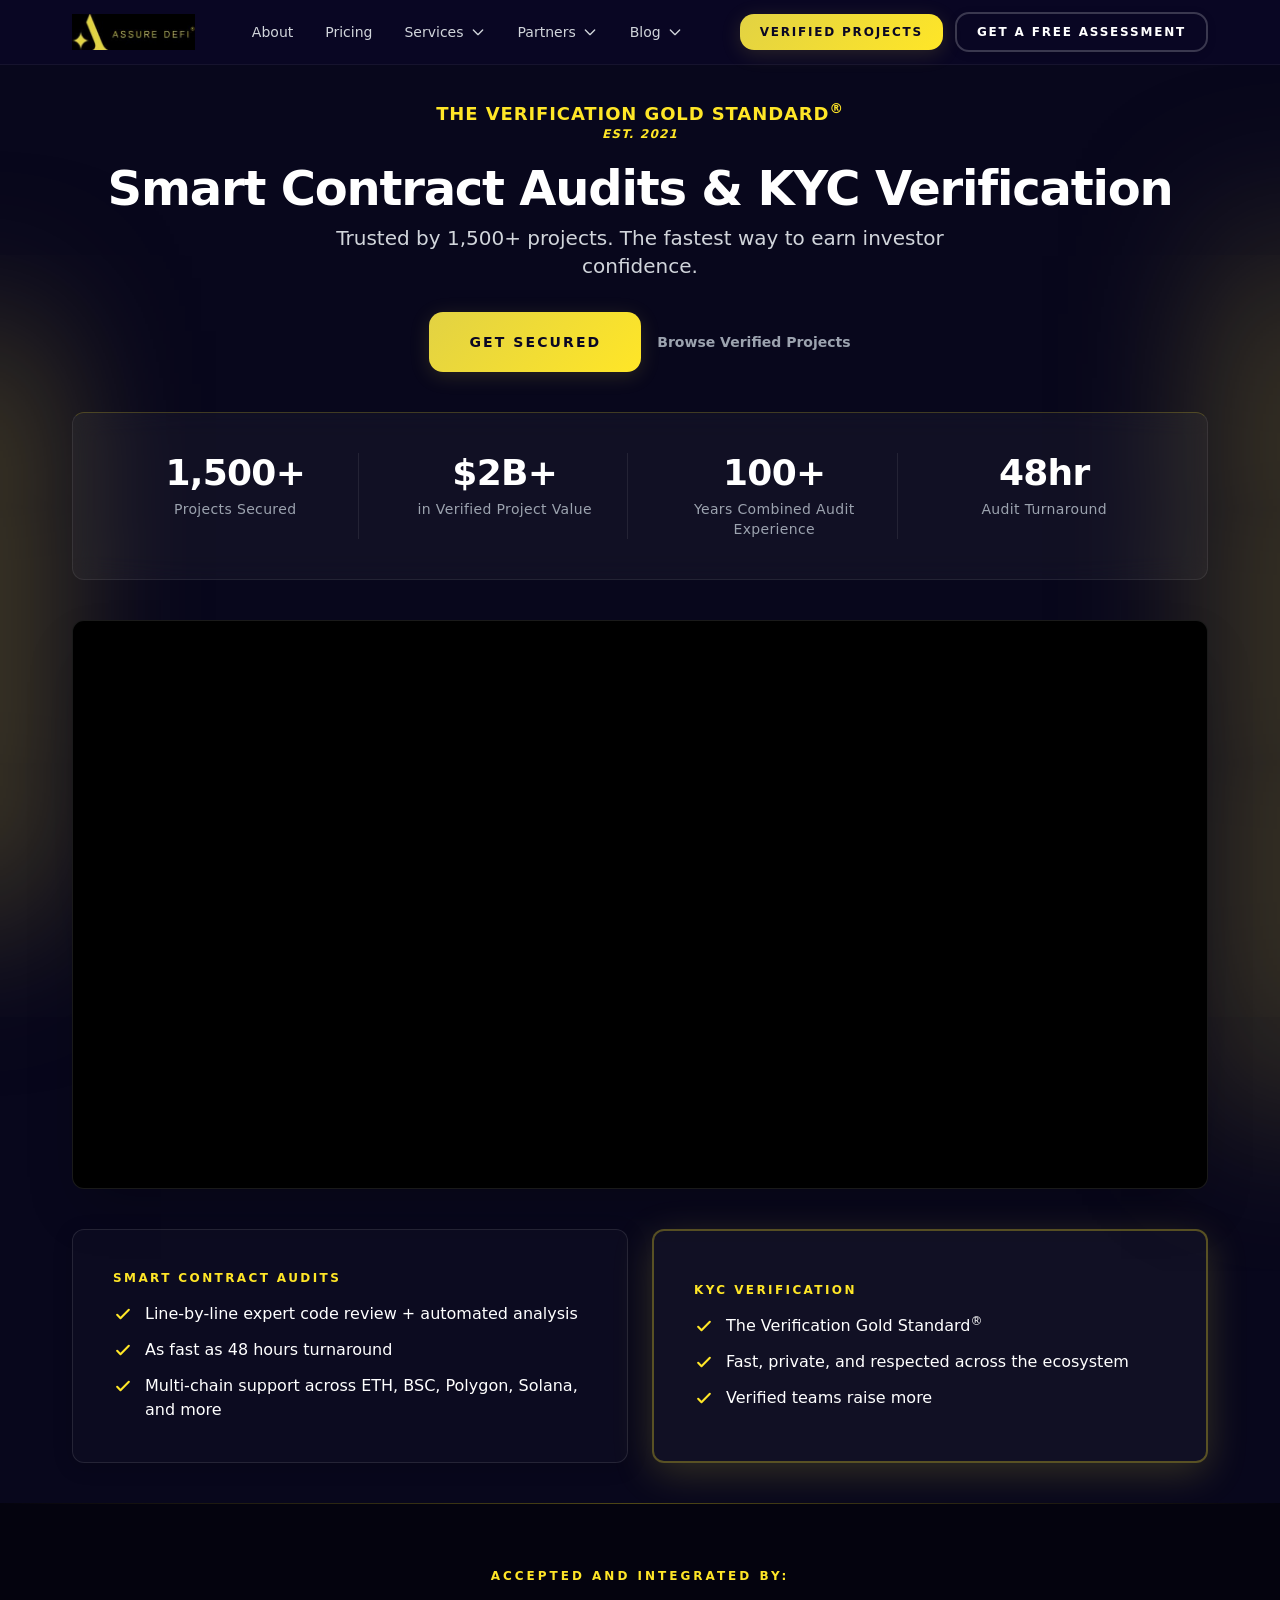
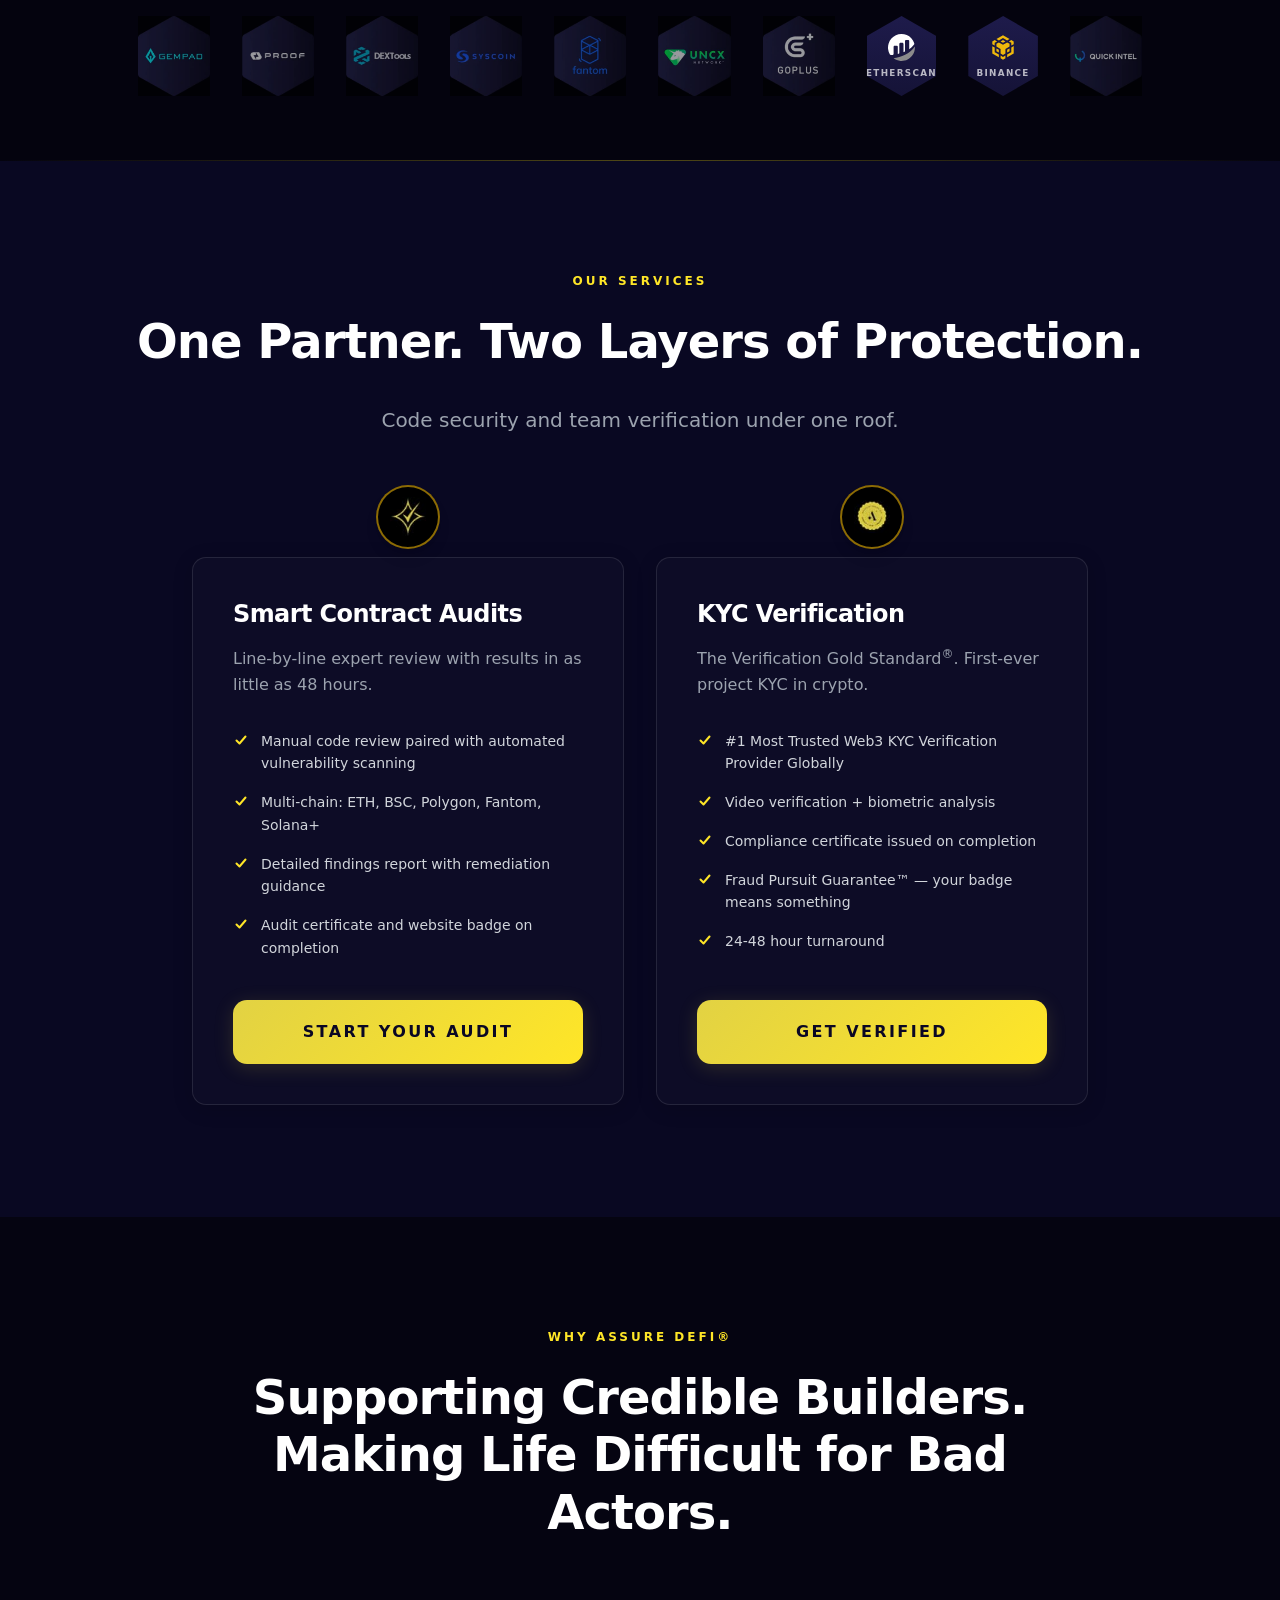
==== index.html @ e8d4da38 "Update index.html" ====
<!DOCTYPE html><html lang="en" class="dark"><head><meta charset="utf-8"><meta name="viewport" content="width=device-width, initial-scale=1"><link rel="preload" href="/_next/static/media/e4af272ccee01ff0-s.p.woff2" as="font" crossorigin="" type="font/woff2"><link rel="preload" as="image" imagesrcset="/_next/image?url=%2Fimages%2Fgoldfooterimage.png.webp&w=256&q=75&dpl=dpl_Dy9cKMs3bmV32VB2NpdpPyUfmpPJ 1x, /_next/image?url=%2Fimages%2Fgoldfooterimage.png.webp&w=384&q=75&dpl=dpl_Dy9cKMs3bmV32VB2NpdpPyUfmpPJ 2x" fetchpriority="high"><link rel="stylesheet" href="css/6a408d3a1ac7d90a.css" data-precedence="next"><link rel="preload" as="script" fetchpriority="low" href="/_next/static/chunks/webpack-f648a1574df874d3.js?dpl=dpl_Dy9cKMs3bmV32VB2NpdpPyUfmpPJ"><script src="js/fd9d1056-c73200e00989c219.js" async=""></script><script src="js/117-0bb95f51e6db44e9.js" async=""></script><script src="js/main-app-2dcde4753ea0d175.js" async=""></script><script src="js/258-7639f4ef9c841c01.js" async=""></script><script src="js/972-3f418dd00eab120b.js" async=""></script><script src="js/278-45f8e24a7ad24b81.js" async=""></script><script src="js/page-b88ad44e05b393c4.js" async=""></script><title>KYC Verification For Project Owners | Assure DeFi®</title><meta name="description" content="Build investor trust with the Verification Gold Standard®. Empower your project with Assure DeFi®."><link rel="canonical" href="https://assuredefi.com"><meta property="og:title" content="KYC Verification For Project Owners | Assure DeFi®"><meta property="og:description" content="Build investor trust with the Verification Gold Standard®. Empower your project with Assure DeFi®."><meta property="og:url" content="https://assuredefi.com"><meta property="og:site_name" content="Assure DeFi®"><meta property="og:image" content="images/Assure-brand.webp"><meta property="og:type" content="website"><meta name="twitter:card" content="summary_large_image"><meta name="twitter:title" content="KYC Verification For Project Owners | Assure DeFi®"><meta name="twitter:description" content="Build investor trust with the Verification Gold Standard®. Empower your project with Assure DeFi®."><meta name="twitter:image" content="https://assuredefi.com/images/Assure-brand.webp"><link rel="icon" href="images/favicon.png"><link rel="apple-touch-icon" href="images/favicon.png"><meta name="next-size-adjust"><script type="application/ld+json">{"@context":"https://schema.org","@type":"Organization","name":"Assure DeFi","url":"https://assuredefi.com","logo":"https://assuredefi.com/images/Assure-brand.webp","description":"The Verification Gold Standard® in crypto. KYC verification, smart contract audits, and fraud pursuit for blockchain projects.","sameAs":["https://t.me/AssureDeFi","https://t.me/assuredefisales"],"foundingDate":"2021","contactPoint":{"@type":"ContactPoint","contactType":"sales","url":"https://t.me/assuredefisales"}}</script><script type="application/ld+json">{"@context":"https://schema.org","@type":"WebSite","name":"Assure DeFi","url":"https://assuredefi.com"}</script><script src="js/polyfills-42372ed130431b0a.js" nomodule=""></script></head><body class="__variable_f367f3 font-sans"><header class="fixed top-0 left-0 right-0 z-50 bg-brand-navy/95 backdrop-blur-sm border-b border-white/5"><div class="container-main"><nav class="flex items-center justify-between h-16"><a class="flex-shrink-0" href="/"><img alt="AssureDefi Logo" fetchpriority="high" width="160" height="36" decoding="async" data-nimg="1" class="h-9 w-auto" style="color:transparent" srcset="images/image_61.jpg 1x, images/image_15.jpg 2x" src="images/image_15.jpg"></a><ul class="hidden lg:flex items-center gap-8"><li><a class="text-sm font-medium transition-colors text-gray-300 hover:text-white" href="/about">About</a></li><li><a class="text-sm font-medium transition-colors text-gray-300 hover:text-white" href="/pricing">Pricing</a></li><li class="relative"><button class="flex items-center gap-1.5 text-gray-300 hover:text-white transition-colors text-sm font-medium">Services<svg class="w-4 h-4 transition-transform" fill="none" stroke="currentColor" viewBox="0 0 24 24"><path stroke-linecap="round" stroke-linejoin="round" stroke-width="2" d="M19 9l-7 7-7-7"></path></svg></button></li><li class="relative"><button class="flex items-center gap-1.5 text-gray-300 hover:text-white transition-colors text-sm font-medium">Partners<svg class="w-4 h-4 transition-transform" fill="none" stroke="currentColor" viewBox="0 0 24 24"><path stroke-linecap="round" stroke-linejoin="round" stroke-width="2" d="M19 9l-7 7-7-7"></path></svg></button></li><li class="relative"><button class="flex items-center gap-1.5 text-gray-300 hover:text-white transition-colors text-sm font-medium">Blog<svg class="w-4 h-4 transition-transform" fill="none" stroke="currentColor" viewBox="0 0 24 24"><path stroke-linecap="round" stroke-linejoin="round" stroke-width="2" d="M19 9l-7 7-7-7"></path></svg></button></li></ul><div class="hidden lg:flex items-center gap-3"><a target="_blank" rel="noopener noreferrer" class="btn-primary py-2.5 px-5 text-xs" href="https://projects.assuredefi.com">Verified Projects</a><a target="_blank" rel="noopener noreferrer" class="btn-secondary py-2.5 px-5 text-xs" href="https://t.me/AssureDeFiSales">Get a Free Assessment</a></div><button class="lg:hidden text-white p-2" aria-label="Toggle menu"><svg class="w-6 h-6" fill="none" stroke="currentColor" viewBox="0 0 24 24"><path stroke-linecap="round" stroke-linejoin="round" stroke-width="2" d="M4 6h16M4 12h16M4 18h16"></path></svg></button></nav></div></header><main><section class="relative overflow-hidden" style="background-color:#08071c;padding-top:100px"><div class="absolute pointer-events-none" style="right:-16px;width:0px;height:50%;top:20%;box-shadow:0 0 175px 45px rgba(216, 196, 64, 0.5)"></div><div class="absolute pointer-events-none" style="left:-20px;width:0px;height:33%;top:25%;box-shadow:0 0 160px 45px rgba(216, 196, 64, 0.5)"></div><div class="container-main relative z-10"><div class="text-center mb-6"><p class="section-label text-base md:text-lg font-bold tracking-wider leading-none mb-0">The Verification Gold Standard<sup>®</sup></p><p class="section-label text-xs tracking-widest leading-none mb-4 italic">Est. 2021</p></div><h1 class="text-3xl md:text-4xl lg:text-[2.75rem] xl:text-5xl font-bold leading-[1.15] text-center text-white">Smart Contract Audits & KYC Verification</h1><p class="text-lg lg:text-xl text-gray-300 text-center mt-3 max-w-2xl mx-auto">Trusted by 1,500+ projects. The fastest way to earn investor confidence.</p><div class="flex flex-col sm:flex-row gap-4 justify-center items-center mt-8"><a class="btn-primary" href="https://t.me/AssureDeFiSale">Get Secured</a><a href="https://projects.assuredefi.com" target="_blank" rel="noopener noreferrer" class="btn-ghost">Browse Verified Projects</a></div><div class="my-10 rounded-xl px-6 py-8 lg:px-10 lg:py-10 bg-white/[0.04] backdrop-blur-md border border-white/[0.08] border-t-accent-gold/20"><div class="grid grid-cols-2 lg:grid-cols-4 gap-8 lg:gap-6"><div class="text-center lg:border-r lg:border-white/[0.08]"><p class="text-3xl lg:text-4xl font-bold mb-1.5 text-white" style="letter-spacing:-0.02em">1,500+</p><p class="text-xs lg:text-sm text-gray-400 font-medium tracking-wide">Projects Secured</p></div><div class="text-center lg:border-r lg:border-white/[0.08]"><p class="text-3xl lg:text-4xl font-bold mb-1.5 text-white" style="letter-spacing:-0.02em">$2B+</p><p class="text-xs lg:text-sm text-gray-400 font-medium tracking-wide">in Verified Project Value</p></div><div class="text-center lg:border-r lg:border-white/[0.08]"><p class="text-3xl lg:text-4xl font-bold mb-1.5 text-white" style="letter-spacing:-0.02em">100+</p><p class="text-xs lg:text-sm text-gray-400 font-medium tracking-wide">Years Combined Audit Experience</p></div><div class="text-center "><p class="text-3xl lg:text-4xl font-bold mb-1.5 text-white" style="letter-spacing:-0.02em">48hr</p><p class="text-xs lg:text-sm text-gray-400 font-medium tracking-wide">Audit Turnaround</p></div></div></div><div class="mb-10"><div class="relative rounded-xl border border-white/10 bg-black overflow-hidden shadow-2xl"><video autoplay="" muted="" loop="" playsinline="" class="w-full object-contain lg:object-cover lg:min-h-[55vh]"><source src="media/assure-defi-ad.mp4" type="video/mp4"></video></div></div><div class="grid grid-cols-1 lg:grid-cols-2 gap-6 pb-10"><div class="card flex flex-col justify-center"><p class="text-xs font-semibold tracking-[0.2em] uppercase text-accent-gold mb-4">Smart Contract Audits</p><div class="space-y-3"><div class="flex items-start gap-3"><svg class="w-5 h-5 text-accent-gold mt-0.5 shrink-0" fill="none" viewBox="0 0 24 24" stroke="currentColor" stroke-width="2.5"><path stroke-linecap="round" stroke-linejoin="round" d="M5 13l4 4L19 7"></path></svg><p class="text-base text-white">Line-by-line expert code review + automated analysis</p></div><div class="flex items-start gap-3"><svg class="w-5 h-5 text-accent-gold mt-0.5 shrink-0" fill="none" viewBox="0 0 24 24" stroke="currentColor" stroke-width="2.5"><path stroke-linecap="round" stroke-linejoin="round" d="M5 13l4 4L19 7"></path></svg><p class="text-base text-white">As fast as 48 hours turnaround</p></div><div class="flex items-start gap-3"><svg class="w-5 h-5 text-accent-gold mt-0.5 shrink-0" fill="none" viewBox="0 0 24 24" stroke="currentColor" stroke-width="2.5"><path stroke-linecap="round" stroke-linejoin="round" d="M5 13l4 4L19 7"></path></svg><p class="text-base text-white">Multi-chain support across ETH, BSC, Polygon, Solana, and more</p></div></div></div><div class="card-highlight flex flex-col justify-center"><p class="text-xs font-semibold tracking-[0.2em] uppercase text-accent-gold mb-4">KYC Verification</p><div class="space-y-3"><div class="flex items-start gap-3"><svg class="w-5 h-5 text-accent-gold mt-0.5 shrink-0" fill="none" viewBox="0 0 24 24" stroke="currentColor" stroke-width="2.5"><path stroke-linecap="round" stroke-linejoin="round" d="M5 13l4 4L19 7"></path></svg><p class="text-base text-white">The Verification Gold Standard<sup>®</sup></p></div><div class="flex items-start gap-3"><svg class="w-5 h-5 text-accent-gold mt-0.5 shrink-0" fill="none" viewBox="0 0 24 24" stroke="currentColor" stroke-width="2.5"><path stroke-linecap="round" stroke-linejoin="round" d="M5 13l4 4L19 7"></path></svg><p class="text-base text-white">Fast, private, and respected across the ecosystem</p></div><div class="flex items-start gap-3"><svg class="w-5 h-5 text-accent-gold mt-0.5 shrink-0" fill="none" viewBox="0 0 24 24" stroke="currentColor" stroke-width="2.5"><path stroke-linecap="round" stroke-linejoin="round" d="M5 13l4 4L19 7"></path></svg><p class="text-base text-white">Verified teams raise more</p></div></div></div></div></div></section><section class="relative" style="background-color:#04030e"><div class="divider-gold"></div><div class="container-main section-sm"><p class="section-label text-center mb-8">Accepted and integrated by:</p><div class="flex items-center justify-center gap-6 lg:gap-8 flex-wrap overflow-hidden"><img alt="Gempad" loading="lazy" width="160" height="64" decoding="async" data-nimg="1" class="h-16 lg:h-20 w-auto object-contain opacity-60 hover:opacity-100 transition-opacity duration-300" style="color:transparent" srcset="images/image_16.jpg 1x, images/image_1.jpg 2x" src="images/image_1.jpg"><img alt="Proof" loading="lazy" width="160" height="64" decoding="async" data-nimg="1" class="h-16 lg:h-20 w-auto object-contain opacity-60 hover:opacity-100 transition-opacity duration-300" style="color:transparent" srcset="images/image_13.jpg 1x, images/image_5.jpg 2x" src="images/image_5.jpg"><img alt="Dextools" loading="lazy" width="160" height="64" decoding="async" data-nimg="1" class="h-16 lg:h-20 w-auto object-contain opacity-60 hover:opacity-100 transition-opacity duration-300" style="color:transparent" srcset="images/image_20.jpg 1x, images/image_4.jpg 2x" src="images/image_4.jpg"><img alt="Syscoin" loading="lazy" width="160" height="64" decoding="async" data-nimg="1" class="h-16 lg:h-20 w-auto object-contain opacity-60 hover:opacity-100 transition-opacity duration-300" style="color:transparent" srcset="images/image_27.jpg 1x, images/image.jpg 2x" src="images/image.jpg"><img alt="Fantom" loading="lazy" width="160" height="64" decoding="async" data-nimg="1" class="h-16 lg:h-20 w-auto object-contain opacity-60 hover:opacity-100 transition-opacity duration-300" style="color:transparent" srcset="images/image_10.jpg 1x, images/image_8.jpg 2x" src="images/image_8.jpg"><img alt="UNCX" loading="lazy" width="160" height="64" decoding="async" data-nimg="1" class="h-16 lg:h-20 w-auto object-contain opacity-60 hover:opacity-100 transition-opacity duration-300" style="color:transparent" srcset="images/image_21.jpg 1x, images/image_6.jpg 2x" src="images/image_6.jpg"><img alt="GoPlus" loading="lazy" width="160" height="64" decoding="async" data-nimg="1" class="h-16 lg:h-20 w-auto object-contain opacity-60 hover:opacity-100 transition-opacity duration-300" style="color:transparent" srcset="images/image_12.jpg 1x, images/image_17.jpg 2x" src="images/image_17.jpg"><div class="relative flex flex-col items-center justify-center h-16 lg:h-20" style="aspect-ratio:1 / 1.15;clip-path:polygon(50% 0%, 100% 25%, 100% 75%, 50% 100%, 0% 75%, 0% 25%);background:linear-gradient(180deg, #1e1b4b 0%, #151337 100%)"><img alt="Etherscan" loading="lazy" width="80" height="80" decoding="async" data-nimg="1" class="object-contain w-[40%] h-[40%]" style="color:transparent" src="images/etherscan-logo-light.svg"><span class="text-[0.55rem] font-bold tracking-[0.15em] text-white/70 mt-1 uppercase">Etherscan</span></div><div class="relative flex flex-col items-center justify-center h-16 lg:h-20" style="aspect-ratio:1 / 1.15;clip-path:polygon(50% 0%, 100% 25%, 100% 75%, 50% 100%, 0% 75%, 0% 25%);background:linear-gradient(180deg, #1e1b4b 0%, #151337 100%)"><img alt="Binance" loading="lazy" width="80" height="80" decoding="async" data-nimg="1" class="object-contain w-[40%] h-[40%]" style="color:transparent" src="images/binance-icon.svg"><span class="text-[0.55rem] font-bold tracking-[0.15em] text-white/70 mt-1 uppercase">Binance</span></div><img alt="Quick Intel" loading="lazy" width="160" height="64" decoding="async" data-nimg="1" class="h-16 lg:h-20 w-auto object-contain opacity-60 hover:opacity-100 transition-opacity duration-300" style="color:transparent" srcset="images/image_30.jpg 1x, images/image_2.jpg 2x" src="images/image_2.jpg"></div></div><div class="divider-gold"></div></section><section class="section bg-section-bg1"><div class="container-main"><div class="text-center mb-20"><p class="section-label">OUR SERVICES</p><h2 class="section-title">One Partner. Two Layers of Protection.</h2><p class="section-subtitle mx-auto text-center mt-6">Code security and team verification under one roof.</p></div><div class="grid lg:grid-cols-2 gap-6 lg:gap-8 items-stretch max-w-4xl mx-auto"><div class="relative lg:pt-10"><div class="absolute -right-3 -top-3 lg:right-auto lg:-top-8 lg:left-1/2 lg:-translate-x-1/2 z-10 flex items-center justify-center w-14 h-14 lg:w-16 lg:h-16 rounded-full bg-black border-2 border-yellow-500/60 shadow-lg"><img alt="Assured Checkmark" loading="lazy" width="36" height="36" decoding="async" data-nimg="1" class="object-contain" style="color:transparent" srcset="images/image_51.jpg 1x, images/image_7.jpg 2x" src="images/image_7.jpg"></div><div class="card flex flex-col h-full rounded-lg overflow-visible"><h3 class="text-xl md:text-2xl font-bold text-white mb-4 leading-tight">Smart Contract Audits</h3><p class="text-gray-400 text-base mb-8 leading-relaxed">Line-by-line expert review with results in as little as 48 hours.</p><ul class="space-y-4 mb-10 flex-1"><li class="flex items-start gap-3 text-sm text-gray-300 leading-relaxed"><svg width="16" height="16" viewBox="0 0 16 16" fill="none" xmlns="http://www.w3.org/2000/svg" class="shrink-0 mt-0.5"><path d="M3.5 8.5L6.5 11.5L12.5 4.5" stroke="#ffe627" stroke-width="2" stroke-linecap="round" stroke-linejoin="round"></path></svg><span>Manual code review paired with automated vulnerability scanning</span></li><li class="flex items-start gap-3 text-sm text-gray-300 leading-relaxed"><svg width="16" height="16" viewBox="0 0 16 16" fill="none" xmlns="http://www.w3.org/2000/svg" class="shrink-0 mt-0.5"><path d="M3.5 8.5L6.5 11.5L12.5 4.5" stroke="#ffe627" stroke-width="2" stroke-linecap="round" stroke-linejoin="round"></path></svg><span>Multi-chain: ETH, BSC, Polygon, Fantom, Solana+</span></li><li class="flex items-start gap-3 text-sm text-gray-300 leading-relaxed"><svg width="16" height="16" viewBox="0 0 16 16" fill="none" xmlns="http://www.w3.org/2000/svg" class="shrink-0 mt-0.5"><path d="M3.5 8.5L6.5 11.5L12.5 4.5" stroke="#ffe627" stroke-width="2" stroke-linecap="round" stroke-linejoin="round"></path></svg><span>Detailed findings report with remediation guidance</span></li><li class="flex items-start gap-3 text-sm text-gray-300 leading-relaxed"><svg width="16" height="16" viewBox="0 0 16 16" fill="none" xmlns="http://www.w3.org/2000/svg" class="shrink-0 mt-0.5"><path d="M3.5 8.5L6.5 11.5L12.5 4.5" stroke="#ffe627" stroke-width="2" stroke-linecap="round" stroke-linejoin="round"></path></svg><span>Audit certificate and website badge on completion</span></li></ul><a class="btn-primary mt-auto text-base whitespace-nowrap" href="https://t.me/AssureDeFiSale">Start Your Audit</a></div></div><div class="relative lg:pt-10"><div class="absolute -right-3 -top-3 lg:right-auto lg:-top-8 lg:left-1/2 lg:-translate-x-1/2 z-10 flex items-center justify-center w-14 h-14 lg:w-16 lg:h-16 rounded-full bg-black border-2 border-yellow-500/60 shadow-lg"><img alt="Verified Seal" loading="lazy" width="36" height="36" decoding="async" data-nimg="1" class="object-contain" style="color:transparent" srcset="images/image_44.jpg 1x, images/image_3.jpg 2x" src="images/image_3.jpg"></div><div class="card flex flex-col h-full rounded-lg overflow-visible"><h3 class="text-xl md:text-2xl font-bold text-white mb-4 leading-tight">KYC Verification</h3><p class="text-gray-400 text-base mb-8 leading-relaxed">The Verification Gold Standard<sup>®</sup>. First-ever project KYC in crypto.</p><ul class="space-y-4 mb-10 flex-1"><li class="flex items-start gap-3 text-sm text-gray-300 leading-relaxed"><svg width="16" height="16" viewBox="0 0 16 16" fill="none" xmlns="http://www.w3.org/2000/svg" class="shrink-0 mt-0.5"><path d="M3.5 8.5L6.5 11.5L12.5 4.5" stroke="#ffe627" stroke-width="2" stroke-linecap="round" stroke-linejoin="round"></path></svg><span>#1 Most Trusted Web3 KYC Verification Provider Globally</span></li><li class="flex items-start gap-3 text-sm text-gray-300 leading-relaxed"><svg width="16" height="16" viewBox="0 0 16 16" fill="none" xmlns="http://www.w3.org/2000/svg" class="shrink-0 mt-0.5"><path d="M3.5 8.5L6.5 11.5L12.5 4.5" stroke="#ffe627" stroke-width="2" stroke-linecap="round" stroke-linejoin="round"></path></svg><span>Video verification + biometric analysis</span></li><li class="flex items-start gap-3 text-sm text-gray-300 leading-relaxed"><svg width="16" height="16" viewBox="0 0 16 16" fill="none" xmlns="http://www.w3.org/2000/svg" class="shrink-0 mt-0.5"><path d="M3.5 8.5L6.5 11.5L12.5 4.5" stroke="#ffe627" stroke-width="2" stroke-linecap="round" stroke-linejoin="round"></path></svg><span>Compliance certificate issued on completion</span></li><li class="flex items-start gap-3 text-sm text-gray-300 leading-relaxed"><svg width="16" height="16" viewBox="0 0 16 16" fill="none" xmlns="http://www.w3.org/2000/svg" class="shrink-0 mt-0.5"><path d="M3.5 8.5L6.5 11.5L12.5 4.5" stroke="#ffe627" stroke-width="2" stroke-linecap="round" stroke-linejoin="round"></path></svg><span>Fraud Pursuit Guarantee™ — your badge means something</span></li><li class="flex items-start gap-3 text-sm text-gray-300 leading-relaxed"><svg width="16" height="16" viewBox="0 0 16 16" fill="none" xmlns="http://www.w3.org/2000/svg" class="shrink-0 mt-0.5"><path d="M3.5 8.5L6.5 11.5L12.5 4.5" stroke="#ffe627" stroke-width="2" stroke-linecap="round" stroke-linejoin="round"></path></svg><span>24-48 hour turnaround</span></li></ul><a class="btn-primary mt-auto text-base whitespace-nowrap" href="https://t.me/AssureDeFiSale">Get Verified</a></div></div></div></div></section><section class="bg-[#050411] section"><div class="container-main"><div class="text-center mb-16 lg:mb-20"><p class="section-label">Why Assure DeFi®</p><h2 class="section-title max-w-4xl mx-auto">Supporting Credible Builders. Making Life Difficult for Bad Actors.</h2></div><div class="flex flex-col gap-4 md:hidden"><div class="rounded-xl border border-white/10 bg-white/[0.02] overflow-hidden"><div class="px-5 py-4 border-b border-white/10 bg-white/5"><h3 class="text-white font-semibold text-base">Smart Contract Audits</h3></div><div class="divide-y divide-white/5"><div class="flex items-center justify-between px-5 py-3.5"><span class="text-xs font-bold uppercase tracking-[0.15em] text-accent-gold">Assure DeFi®</span><span class="text-sm font-semibold text-right max-w-[55%] text-accent-gold">Yes (Full agentic & Manual Review)</span></div><div class="flex items-center justify-between px-5 py-3.5"><span class="text-xs font-medium uppercase tracking-[0.1em] text-gray-500">Typical Audit Firm</span><span class="text-gray-400">Yes (basic scans)</span></div><div class="flex items-center justify-between px-5 py-3.5"><span class="text-xs font-medium uppercase tracking-[0.1em] text-gray-500">Typical KYC Provider</span><span class="flex items-center gap-2 text-red-500 font-bold"><svg width="18" height="18" viewBox="0 0 18 18" fill="none" xmlns="http://www.w3.org/2000/svg" class="inline-block"><path d="M4 4L14 14M14 4L4 14" stroke="#ef4444" stroke-width="2.5" stroke-linecap="round" stroke-linejoin="round"></path></svg></span></div></div></div><div class="rounded-xl border border-white/10 bg-white/[0.02] overflow-hidden"><div class="px-5 py-4 border-b border-white/10 bg-white/5"><h3 class="text-white font-semibold text-base">Team KYC Verification</h3></div><div class="divide-y divide-white/5"><div class="flex items-center justify-between px-5 py-3.5"><span class="text-xs font-bold uppercase tracking-[0.15em] text-accent-gold">Assure DeFi®</span><span class="text-sm font-semibold text-right max-w-[55%] text-accent-gold">Yes (Gold Standard)</span></div><div class="flex items-center justify-between px-5 py-3.5"><span class="text-xs font-medium uppercase tracking-[0.1em] text-gray-500">Typical Audit Firm</span><span class="flex items-center gap-2 text-red-500 font-bold"><svg width="18" height="18" viewBox="0 0 18 18" fill="none" xmlns="http://www.w3.org/2000/svg" class="inline-block"><path d="M4 4L14 14M14 4L4 14" stroke="#ef4444" stroke-width="2.5" stroke-linecap="round" stroke-linejoin="round"></path></svg></span></div><div class="flex items-center justify-between px-5 py-3.5"><span class="text-xs font-medium uppercase tracking-[0.1em] text-gray-500">Typical KYC Provider</span><span class="text-gray-400">Yes (surface-level)</span></div></div></div><div class="rounded-xl border border-white/10 bg-white/[0.02] overflow-hidden"><div class="px-5 py-4 border-b border-white/10 bg-white/5"><h3 class="text-white font-semibold text-base">Investor Protection Guarantee</h3></div><div class="divide-y divide-white/5"><div class="flex items-center justify-between px-5 py-3.5"><span class="text-xs font-bold uppercase tracking-[0.15em] text-accent-gold">Assure DeFi®</span><span class="text-sm font-semibold text-right max-w-[55%] text-accent-gold">Yes (Fraud Pursuit Guarantee™)</span></div><div class="flex items-center justify-between px-5 py-3.5"><span class="text-xs font-medium uppercase tracking-[0.1em] text-gray-500">Typical Audit Firm</span><span class="flex items-center gap-2 text-red-500 font-bold"><svg width="18" height="18" viewBox="0 0 18 18" fill="none" xmlns="http://www.w3.org/2000/svg" class="inline-block"><path d="M4 4L14 14M14 4L4 14" stroke="#ef4444" stroke-width="2.5" stroke-linecap="round" stroke-linejoin="round"></path></svg></span></div><div class="flex items-center justify-between px-5 py-3.5"><span class="text-xs font-medium uppercase tracking-[0.1em] text-gray-500">Typical KYC Provider</span><span class="flex items-center gap-2 text-red-500 font-bold"><svg width="18" height="18" viewBox="0 0 18 18" fill="none" xmlns="http://www.w3.org/2000/svg" class="inline-block"><path d="M4 4L14 14M14 4L4 14" stroke="#ef4444" stroke-width="2.5" stroke-linecap="round" stroke-linejoin="round"></path></svg></span></div></div></div><div class="rounded-xl border border-white/10 bg-white/[0.02] overflow-hidden"><div class="px-5 py-4 border-b border-white/10 bg-white/5"><h3 class="text-white font-semibold text-base">Post-Audit Marketing</h3></div><div class="divide-y divide-white/5"><div class="flex items-center justify-between px-5 py-3.5"><span class="text-xs font-bold uppercase tracking-[0.15em] text-accent-gold">Assure DeFi®</span><span class="text-sm font-semibold text-right max-w-[55%] text-accent-gold">Yes
---- css/6a408d3a1ac7d90a.css ----
@font-face{font-family:__Inter_f367f3;font-style:normal;font-weight:100 900;font-display:swap;src:url(../fonts/ba9851c3c22cd980-s.woff2) format("woff2");unicode-range:u+0460-052f,u+1c80-1c8a,u+20b4,u+2de0-2dff,u+a640-a69f,u+fe2e-fe2f}@font-face{font-family:__Inter_f367f3;font-style:normal;font-weight:100 900;font-display:swap;src:url(../fonts/21350d82a1f187e9-s.woff2) format("woff2");unicode-range:u+0301,u+0400-045f,u+0490-0491,u+04b0-04b1,u+2116}@font-face{font-family:__Inter_f367f3;font-style:normal;font-weight:100 900;font-display:swap;src:url(../fonts/c5fe6dc8356a8c31-s.woff2) format("woff2");unicode-range:u+1f??}@font-face{font-family:__Inter_f367f3;font-style:normal;font-weight:100 900;font-display:swap;src:url(../fonts/19cfc7226ec3afaa-s.woff2) format("woff2");unicode-range:u+0370-0377,u+037a-037f,u+0384-038a,u+038c,u+038e-03a1,u+03a3-03ff}@font-face{font-family:__Inter_f367f3;font-style:normal;font-weight:100 900;font-display:swap;src:url(../fonts/df0a9ae256c0569c-s.woff2) format("woff2");unicode-range:u+0102-0103,u+0110-0111,u+0128-0129,u+0168-0169,u+01a0-01a1,u+01af-01b0,u+0300-0301,u+0303-0304,u+0308-0309,u+0323,u+0329,u+1ea0-1ef9,u+20ab}@font-face{font-family:__Inter_f367f3;font-style:normal;font-weight:100 900;font-display:swap;src:url(../fonts/8e9860b6e62d6359-s.woff2) format("woff2");unicode-range:u+0100-02ba,u+02bd-02c5,u+02c7-02cc,u+02ce-02d7,u+02dd-02ff,u+0304,u+0308,u+0329,u+1d00-1dbf,u+1e00-1e9f,u+1ef2-1eff,u+2020,u+20a0-20ab,u+20ad-20c0,u+2113,u+2c60-2c7f,u+a720-a7ff}@font-face{font-family:__Inter_f367f3;font-style:normal;font-weight:100 900;font-display:swap;src:url(../fonts/e4af272ccee01ff0-s.p.woff2) format("woff2");unicode-range:u+00??,u+0131,u+0152-0153,u+02bb-02bc,u+02c6,u+02da,u+02dc,u+0304,u+0308,u+0329,u+2000-206f,u+20ac,u+2122,u+2191,u+2193,u+2212,u+2215,u+feff,u+fffd}@font-face{font-family:__Inter_Fallback_f367f3;src:local("Arial");ascent-override:90.49%;descent-override:22.56%;line-gap-override:0.00%;size-adjust:107.06%}.__className_f367f3{font-family:__Inter_f367f3,__Inter_Fallback_f367f3;font-style:normal}.__variable_f367f3{--font-inter:"__Inter_f367f3","__Inter_Fallback_f367f3"}*,:after,:before{--tw-border-spacing-x:0;--tw-border-spacing-y:0;--tw-translate-x:0;--tw-translate-y:0;--tw-rotate:0;--tw-skew-x:0;--tw-skew-y:0;--tw-scale-x:1;--tw-scale-y:1;--tw-pan-x: ;--tw-pan-y: ;--tw-pinch-zoom: ;--tw-scroll-snap-strictness:proximity;--tw-gradient-from-position: ;--tw-gradient-via-position: ;--tw-gradient-to-position: ;--tw-ordinal: ;--tw-slashed-zero: ;--tw-numeric-figure: ;--tw-numeric-spacing: ;--tw-numeric-fraction: ;--tw-ring-inset: ;--tw-ring-offset-width:0px;--tw-ring-offset-color:#fff;--tw-ring-color:rgba(59,130,246,.5);--tw-ring-offset-shadow:0 0 #0000;--tw-ring-shadow:0 0 #0000;--tw-shadow:0 0 #0000;--tw-shadow-colored:0 0 #0000;--tw-blur: ;--tw-brightness: ;--tw-contrast: ;--tw-grayscale: ;--tw-hue-rotate: ;--tw-invert: ;--tw-saturate: ;--tw-sepia: ;--tw-drop-shadow: ;--tw-backdrop-blur: ;--tw-backdrop-brightness: ;--tw-backdrop-contrast: ;--tw-backdrop-grayscale: ;--tw-backdrop-hue-rotate: ;--tw-backdrop-invert: ;--tw-backdrop-opacity: ;--tw-backdrop-saturate: ;--tw-backdrop-sepia: ;--tw-contain-size: ;--tw-contain-layout: ;--tw-contain-paint: ;--tw-contain-style: }::backdrop{--tw-border-spacing-x:0;--tw-border-spacing-y:0;--tw-translate-x:0;--tw-translate-y:0;--tw-rotate:0;--tw-skew-x:0;--tw-skew-y:0;--tw-scale-x:1;--tw-scale-y:1;--tw-pan-x: ;--tw-pan-y: ;--tw-pinch-zoom: ;--tw-scroll-snap-strictness:proximity;--tw-gradient-from-position: ;--tw-gradient-via-position: ;--tw-gradient-to-position: ;--tw-ordinal: ;--tw-slashed-zero: ;--tw-numeric-figure: ;--tw-numeric-spacing: ;--tw-numeric-fraction: ;--tw-ring-inset: ;--tw-ring-offset-width:0px;--tw-ring-offset-color:#fff;--tw-ring-color:rgba(59,130,246,.5);--tw-ring-offset-shadow:0 0 #0000;--tw-ring-shadow:0 0 #0000;--tw-shadow:0 0 #0000;--tw-shadow-colored:0 0 #0000;--tw-blur: ;--tw-brightness: ;--tw-contrast: ;--tw-grayscale: ;--tw-hue-rotate: ;--tw-invert: ;--tw-saturate: ;--tw-sepia: ;--tw-drop-shadow: ;--tw-backdrop-blur: ;--tw-backdrop-brightness: ;--tw-backdrop-contrast: ;--tw-backdrop-grayscale: ;--tw-backdrop-hue-rotate: ;--tw-backdrop-invert: ;--tw-backdrop-opacity: ;--tw-backdrop-saturate: ;--tw-backdrop-sepia: ;--tw-contain-size: ;--tw-contain-layout: ;--tw-contain-paint: ;--tw-contain-style: }/*
! tailwindcss v3.4.19 | MIT License | https://tailwindcss.com
*/*,:after,:before{box-sizing:border-box;border:0 solid #e5e7eb}:after,:before{--tw-content:""}:host,html{line-height:1.5;-webkit-text-size-adjust:100%;-moz-tab-size:4;-o-tab-size:4;tab-size:4;font-family:Inter,system-ui,sans-serif;font-feature-settings:normal;font-variation-settings:normal;-webkit-tap-highlight-color:transparent}body{margin:0;line-height:inherit}hr{height:0;color:inherit;border-top-width:1px}abbr:where([title]){-webkit-text-decoration:underline dotted;text-decoration:underline dotted}h1,h2,h3,h4,h5,h6{font-size:inherit;font-weight:inherit}a{color:inherit;text-decoration:inherit}b,strong{font-weight:bolder}code,kbd,pre,samp{font-family:ui-monospace,SFMono-Regular,Menlo,Monaco,Consolas,Liberation Mono,Courier New,monospace;font-feature-settings:normal;font-variation-settings:normal;font-size:1em}small{font-size:80%}sub,sup{font-size:75%;line-height:0;position:relative;vertical-align:baseline}sub{bottom:-.25em}sup{top:-.5em}table{text-indent:0;border-color:inherit;border-collapse:collapse}button,input,optgroup,select,textarea{font-family:inherit;font-feature-settings:inherit;font-variation-settings:inherit;font-size:100%;font-weight:inherit;line-height:inherit;letter-spacing:inherit;color:inherit;margin:0;padding:0}button,select{text-transform:none}button,input:where([type=button]),input:where([type=reset]),input:where([type=submit]){-webkit-appearance:button;background-color:transparent;background-image:none}:-moz-focusring{outline:auto}:-moz-ui-invalid{box-shadow:none}progress{vertical-align:baseline}::-webkit-inner-spin-button,::-webkit-outer-spin-button{height:auto}[type=search]{-webkit-appearance:textfield;outline-offset:-2px}::-webkit-search-decoration{-webkit-appearance:none}::-webkit-file-upload-button{-webkit-appearance:button;font:inherit}summary{display:list-item}blockquote,dd,dl,figure,h1,h2,h3,h4,h5,h6,hr,p,pre{margin:0}fieldset{margin:0}fieldset,legend{padding:0}menu,ol,ul{list-style:none;margin:0;padding:0}dialog{padding:0}textarea{resize:vertical}input::-moz-placeholder,textarea::-moz-placeholder{opacity:1;color:#9ca3af}input::placeholder,textarea::placeholder{opacity:1;color:#9ca3af}[role=button],button{cursor:pointer}:disabled{cursor:default}audio,canvas,embed,iframe,img,object,svg,video{display:block;vertical-align:middle}img,video{max-width:100%;height:auto}[hidden]:where(:not([hidden=until-found])){display:none}:root{--color-navy:10 7 36;--color-navy-dark:4 3 14;--color-gold:226 210 67;--color-gold-bright:255 230 39;--color-white:255 255 255;--color-gray:156 163 175;--section-padding-y:6rem;--section-padding-y-lg:8rem;--container-max:1200px;--container-padding:1.5rem}html{scroll-behavior:smooth}body{--tw-bg-opacity:1;background-color:rgb(10 7 36/var(--tw-bg-opacity,1));--tw-text-opacity:1;color:rgb(255 255 255/var(--tw-text-opacity,1));-webkit-font-smoothing:antialiased;-moz-osx-font-smoothing:grayscale;font-family:Inter,system-ui,-apple-system,sans-serif}h1,h2,h3,h4,h5,h6{font-weight:700;letter-spacing:-.025em}h1{font-size:2.25rem;line-height:2.5rem;line-height:1.1}@media (min-width:768px){h1{font-size:3rem;line-height:1}}@media (min-width:1024px){h1{font-size:3.75rem;line-height:1}}h2{font-size:1.875rem;line-height:2.25rem;line-height:1.15}@media (min-width:768px){h2{font-size:2.25rem;line-height:2.5rem}}@media (min-width:1024px){h2{font-size:3rem;line-height:1}}h3{font-size:1.25rem;line-height:1.75rem;line-height:1.25}@media (min-width:768px){h3{font-size:1.5rem;line-height:2rem}}p{line-height:1.625}.container-main{margin-left:auto;margin-right:auto;max-width:1200px;padding-left:1.5rem;padding-right:1.5rem}@media (min-width:1024px){.container-main{padding-left:2rem;padding-right:2rem}}.section{padding-top:5rem;padding-bottom:5rem}@media (min-width:1024px){.section{padding-top:7rem;padding-bottom:7rem}}.section-sm{padding-top:3rem;padding-bottom:3rem}@media (min-width:1024px){.section-sm{padding-top:4rem;padding-bottom:4rem}}.btn-primary{position:relative;display:inline-flex;align-items:center;justify-content:center;border-radius:14px;padding:1.25rem 2.5rem;font-size:.875rem;line-height:1.25rem;font-weight:700;text-transform:uppercase;letter-spacing:.15em;--tw-text-opacity:1;color:rgb(10 7 36/var(--tw-text-opacity,1));transition-property:all;transition-timing-function:cubic-bezier(.4,0,.2,1);transition-duration:.5s;background:linear-gradient(135deg,#e2d243,#ffe627);box-shadow:0 4px 20px rgba(226,210,67,.15)}.btn-primary:hover{--tw-scale-x:1.03;--tw-scale-y:1.03;box-shadow:0 8px 40px rgba(226,210,67,.4);background:linear-gradient(135deg,#ffe627,#e2d243)}.btn-primary:active,.btn-primary:hover{transform:translate(var(--tw-translate-x),var(--tw-translate-y)) rotate(var(--tw-rotate)) skewX(var(--tw-skew-x)) skewY(var(--tw-skew-y)) scaleX(var(--tw-scale-x)) scaleY(var(--tw-scale-y))}.btn-primary:active{--tw-scale-x:0.98;--tw-scale-y:0.98}.btn-secondary{display:inline-flex;align-items:center;justify-content:center;border-radius:14px;padding:1.25rem 2.5rem;font-size:.875rem;line-height:1.25rem;font-weight:700;text-transform:uppercase;letter-spacing:.15em;border-width:2px;border-color:hsla(0,0%,100%,.2);--tw-text-opacity:1;color:rgb(255 255 255/var(--tw-text-opacity,1));transition-property:all;transition-timing-function:cubic-bezier(.4,0,.2,1);transition-duration:.5s;box-shadow:0 2px 10px rgba(0,0,0,.1)}.btn-secondary:hover{--tw-border-opacity:1;border-color:rgb(255 230 39/var(--tw-border-opacity,1));--tw-text-opacity:1;color:rgb(255 230 39/var(--tw-text-opacity,1));box-shadow:0 4px 20px rgba(226,210,67,.2);background:rgba(226,210,67,.05)}.btn-ghost{display:inline-flex;align-items:center;gap:.625rem;font-size:.875rem;line-height:1.25rem;font-weight:600;--tw-text-opacity:1;color:rgb(156 163 175/var(--tw-text-opacity,1));transition-property:all;transition-timing-function:cubic-bezier(.4,0,.2,1);transition-duration:.3s}.btn-ghost:hover{--tw-text-opacity:1;color:rgb(255 230 39/var(--tw-text-opacity,1));transform:translateX(4px)}.btn-ghost svg{transition-property:transform;transition-timing-function:cubic-bezier(.4,0,.2,1);transition-duration:.3s}.btn-ghost:hover svg{transform:translateX(4px)}.card{border-radius:.75rem;border-width:1px;border-color:hsla(0,0%,100%,.1);background-color:hsla(0,0%,100%,.02);padding:2rem;transition-property:all;transition-timing-function:cubic-bezier(.4,0,.2,1);transition-duration:.5s}@media (min-width:1024px){.card{padding:2.5rem}}.card{box-shadow:0 4px 20px rgba(0,0,0,.15)}.card:hover{border-color:hsla(0,0%,100%,.3);background-color:hsla(0,0%,100%,.05);box-shadow:0 10px 50px rgba(0,0,0,.25);transform:translateY(-6px)}.card-highlight{border-radius:.75rem;border-width:2px;border-color:rgba(255,230,39,.3);background-color:hsla(0,0%,100%,.04);padding:2rem;transition-property:all;transition-timing-function:cubic-bezier(.4,0,.2,1);transition-duration:.5s}@media (min-width:1024px){.card-highlight{padding:2.5rem}}.card-highlight{box-shadow:0 10px 40px rgba(226,210,67,.2)}.card-highlight:hover{border-color:rgba(255,230,39,.7);box-shadow:0 15px 60px rgba(226,210,67,.35);transform:translateY(-8px)}.project-card{border-radius:.75rem;border-width:1px;border-color:hsla(0,0%,100%,.1);background-color:hsla(0,0%,100%,.02);padding:1.25rem;transition-property:all;transition-timing-function:cubic-bezier(.4,0,.2,1);transition-duration:.3s;box-shadow:0 2px 10px rgba(0,0,0,.15)}.project-card:hover{border-color:hsla(0,0%,100%,.25);background-color:hsla(0,0%,100%,.04);box-shadow:0 12px 40px rgba(0,0,0,.4);transform:translateY(-4px)}.project-card-featured{border-radius:.75rem;border-width:1px;border-color:rgba(255,230,39,.25);background-color:hsla(0,0%,100%,.03);padding:1.25rem;transition-property:all;transition-timing-function:cubic-bezier(.4,0,.2,1);transition-duration:.3s;box-shadow:0 4px 20px rgba(226,210,67,.1)}.project-card-featured:hover{border-color:rgba(255,230,39,.5);box-shadow:0 10px 40px rgba(226,210,67,.25),0 0 0 1px rgba(226,210,67,.15);transform:translateY(-4px)}.project-card-rejected{border-radius:.75rem;border-width:1px;border-color:rgba(239,68,68,.25);background-color:hsla(0,0%,100%,.02);padding:1.25rem;transition-property:all;transition-timing-function:cubic-bezier(.4,0,.2,1);transition-duration:.3s;box-shadow:0 2px 10px rgba(0,0,0,.15)}.project-card-rejected:hover{border-color:rgba(239,68,68,.4);background-color:hsla(0,0%,100%,.04);box-shadow:0 8px 30px rgba(0,0,0,.3);transform:translateY(-4px)}.text-gradient-gold{background-image:linear-gradient(to right,var(--tw-gradient-stops));--tw-gradient-from:#ffe627 var(--tw-gradient-from-position);--tw-gradient-to:rgba(255,230,39,0) var(--tw-gradient-to-position);--tw-gradient-stops:var(--tw-gradient-from),var(--tw-gradient-to);--tw-gradient-to:#fde047 var(--tw-gradient-to-position);-webkit-background-clip:text;background-clip:text;color:transparent}.section-label{margin-bottom:1.5rem;font-size:.75rem;line-height:1rem;text-transform:uppercase;color:rgb(255 230 39/var(--tw-text-opacity,1));letter-spacing:.25em}.section-label,.section-title{font-weight:700;--tw-text-opacity:1}.section-title{margin-bottom:2rem;font-size:1.875rem;line-height:2.25rem;color:rgb(255 255 255/var(--tw-text-opacity,1))}@media (min-width:768px){.section-title{font-size:2.25rem;line-height:2.5rem}}@media (min-width:1024px){.section-title{font-size:3rem;line-height:1}}.section-title{line-height:1.2;letter-spacing:-.02em}.section-subtitle{max-width:42rem;font-size:1.125rem;line-height:1.75rem;--tw-text-opacity:1;color:rgb(156 163 175/var(--tw-text-opacity,1))}@media (min-width:768px){.section-subtitle{font-size:1.25rem;line-height:1.75rem}}.section-subtitle{line-height:1.7}.divider{--tw-gradient-from:transparent var(--tw-gradient-from-position);--tw-gradient-stops:var(--tw-gradient-from),var(--tw-gradient-to);--tw-gradient-to:hsla(0,0%,100%,0) var(--tw-gradient-to-position);--tw-gradient-stops:var(--tw-gradient-from),hsla(0,0%,100%,.1) var(--tw-gradient-via-position),var(--tw-gradient-to);--tw-gradient-to:transparent var(--tw-gradient-to-position)}.divider,.divider-gold{height:1px;background-image:linear-gradient(to right,var(--tw-gradient-stops))}.divider-gold{--tw-gradient-from:transparent var(--tw-gradient-from-position);--tw-gradient-stops:var(--tw-gradient-from),var(--tw-gradient-to);--tw-gradient-to:rgba(255,230,39,0) var(--tw-gradient-to-position);--tw-gradient-stops:var(--tw-gradient-from),rgba(255,230,39,.3) var(--tw-gradient-via-position),var(--tw-gradient-to);--tw-gradient-to:transparent var(--tw-gradient-to-position)}.input{width:100%;border-radius:14px;border-width:1px;border-color:hsla(0,0%,100%,.1);background-color:hsla(0,0%,100%,.05);--tw-text-opacity:1;color:rgb(255 255 255/var(--tw-text-opacity,1));padding:.75rem 1rem;font-size:.875rem;line-height:1.25rem}.input::-moz-placeholder{--tw-text-opacity:1;color:rgb(107 114 128/var(--tw-text-opacity,1))}.input::placeholder{--tw-text-opacity:1;color:rgb(107 114 128/var(--tw-text-opacity,1))}.input{transition-property:all;transition-timing-function:cubic-bezier(.4,0,.2,1);transition-duration:.2s}.input:focus{border-color:rgba(255,230,39,.5);background-color:hsla(0,0%,100%,.07);outline:2px solid transparent;outline-offset:2px}.select{width:100%;border-radius:14px;border-width:1px;border-color:hsla(0,0%,100%,.1);background-color:hsla(0,0%,100%,.05);--tw-text-opacity:1;color:rgb(255 255 255/var(--tw-text-opacity,1));cursor:pointer;-webkit-appearance:none;-moz-appearance:none;appearance:none;padding:.75rem 1rem;font-size:.875rem;line-height:1.25rem;transition-property:all;transition-timing-function:cubic-bezier(.4,0,.2,1);transition-duration:.2s}.select:focus{border-color:rgba(255,230,39,.5);outline:2px solid transparent;outline-offset:2px}.select{background-image:url("data:image/svg+xml,%3csvg xmlns='http://www.w3.org/2000/svg' fill='none' viewBox='0 0 20 20'%3e%3cpath stroke='%239ca3af' stroke-linecap='round' stroke-linejoin='round' stroke-width='1.5' d='M6 8l4 4 4-4'/%3e%3c/svg%3e");background-position:right .75rem center;background-repeat:no-repeat;background-size:1.5em 1.5em;padding-right:2.5rem}@keyframes fade-in{0%{opacity:0;transform:translateY(10px)}to{opacity:1;transform:translateY(0)}}.hero-glow{background:radial-gradient(ellipse at center top,rgba(226,210,67,.03) 0,transparent 60%)}.tier-bar{margin:-1.5rem -1.5rem 1rem;border-top-left-radius:.75rem;border-top-right-radius:.75rem;padding-top:.375rem;padding-bottom:.375rem;text-align:center;font-size:11px;font-weight:700;text-transform:uppercase;letter-spacing:.1em}.trust-strip{display:flex;align-items:center;gap:.75rem;border-top-width:1px;border-color:hsla(0,0%,100%,.05);padding-top:.75rem;padding-bottom:.75rem}.trust-strip-item{display:inline-flex;align-items:center;gap:.25rem;font-size:.75rem;line-height:1rem;font-weight:500}.card-footer{display:flex;align-items:center;justify-content:space-between;border-top-width:1px;border-color:hsla(0,0%,100%,.05);padding-top:.75rem}.card-footer-social{display:inline-flex;align-items:center;gap:.5rem}.card-footer-social a{--tw-text-opacity:1;color:rgb(107 114 128/var(--tw-text-opacity,1));transition-property:color,background-color,border-color,text-decoration-color,fill,stroke;transition-timing-function:cubic-bezier(.4,0,.2,1);transition-duration:.15s}.card-footer-social a:hover{--tw-text-opacity:1;color:rgb(255 255 255/var(--tw-text-opacity,1))}.pointer-events-none{pointer-events:none}.visible{visibility:visible}.collapse{visibility:collapse}.fixed{position:fixed}.absolute{position:absolute}.relative{position:relative}.sticky{position:sticky}.inset-0{inset:0}.inset-x-0{left:0;right:0}.inset-y-0{top:0;bottom:0}.-right-3{right:-.75rem}.-top-3{top:-.75rem}.bottom-0{bottom:0}.bottom-6{bottom:1.5rem}.left-0{left:0}.left-1\/2{left:50%}.left-4{left:1rem}.left-6{left:1.5rem}.left-\[calc\(12\.5\%\+24px\)\]{left:calc(12.5% + 24px)}.right-0{right:0}.right-3{right:.75rem}.right-4{right:1rem}.right-6{right:1.5rem}.right-\[calc\(12\.5\%\+24px\)\]{right:calc(12.5% + 24px)}.top-0{top:0}.top-1\/2{top:50%}.top-16{top:4rem}.top-6{top:1.5rem}.top-full{top:100%}.z-10{z-index:10}.z-20{z-index:20}.z-30{z-index:30}.z-40{z-index:40}.z-50{z-index:50}.col-span-2{grid-column:span 2/span 2}.-mx-5{margin-left:-1.25rem;margin-right:-1.25rem}.mx-auto{margin-left:auto;margin-right:auto}.my-10{margin-top:2.5rem;margin-bottom:2.5rem}.-mb-2{margin-bottom:-.5rem}.-mt-10{margin-top:-2.5rem}.-mt-5{margin-top:-1.25rem}.mb-0{margin-bottom:0}.mb-1{margin-bottom:.25rem}.mb-1\.5{margin-bottom:.375rem}.mb-10{margin-bottom:2.5rem}.mb-12{margin-bottom:3rem}.mb-16{margin-bottom:4rem}.mb-2{margin-bottom:.5rem}.mb-20{margin-bottom:5rem}.mb-3{margin-bottom:.75rem}.mb-4{margin-bottom:1rem}.mb-6{margin-bottom:1.5rem}.mb-8{margin-bottom:2rem}.mb-\[-16px\]{margin-bottom:-16px}.mb-\[clamp\(1\.5rem\2c 5\.8vw\2c 4\.375rem\)\]{margin-bottom:clamp(1.5rem,5.8vw,4.375rem)}.ml-1{margin-left:.25rem}.ml-2{margin-left:.5rem}.ml-4{margin-left:1rem}.ml-7{margin-left:1.75rem}.mr-1{margin-right:.25rem}.mt-0{margin-top:0}.mt-0\.5{margin-top:.125rem}.mt-1{margin-top:.25rem}.mt-1\.5{margin-top:.375rem}.mt-10{margin-top:2.5rem}.mt-12{margin-top:3rem}.mt-16{margin-top:4rem}.mt-2{margin-top:.5rem}.mt-3{margin-top:.75rem}.mt-4{margin-top:1rem}.mt-5{margin-top:1.25rem}.mt-6{margin-top:1.5rem}.mt-8{margin-top:2rem}.mt-auto{margin-top:auto}.block{display:block}.inline-block{display:inline-block}.flex{display:flex}.inline-flex{display:inline-flex}.table{display:table}.grid{display:grid}.hidden{display:none}.\!h-10{height:2.5rem!important}.h-1{height:.25rem}.h-1\.5{height:.375rem}.h-10{height:2.5rem}.h-12{height:3rem}.h-14{height:3.5rem}.h-16{height:4rem}.h-2{height:.5rem}.h-2\.5{height:.625rem}.h-20{height:5rem}.h-24{height:6rem}.h-3{height:.75rem}.h-3\.5{height:.875rem}.h-4{height:1rem}.h-5{height:1.25rem}.h-6{height:1.5rem}.h-7{height:1.75rem}.h-8{height:2rem}.h-9{height:2.25rem}.h-96{height:24rem}.h-\[22px\]{height:22px}.h-\[2px\]{height:2px}.h-\[3px\]{height:3px}.h-\[40\%\]{height:40%}.h-\[520px\]{height:520px}.h-\[72px\]{height:72px}.h-\[clamp\(2\.25rem\2c 5\.8vw\2c 4\.375rem\)\]{height:clamp(2.25rem,5.8vw,4.375rem)}.h-auto{height:auto}.h-full{height:100%}.h-px{height:1px}.max-h-0{max-height:0}.max-h-\[600px\]{max-height:600px}.max-h-\[75vh\]{max-height:75vh}.max-h-\[80px\]{max-height:80px}.max-h-\[85vh\]{max-height:85vh}.max-h-\[calc\(100dvh-4rem\)\]{max-height:calc(100dvh - 4rem)}.min-h-0{min-height:0}.min-h-\[100px\]{min-height:100px}.min-h-screen{min-height:100vh}.w-0\.5{width:.125rem}.w-1\.5{width:.375rem}.w-10{width:2.5rem}.w-12{width:3rem}.w-14{width:3.5rem}.w-16{width:4rem}.w-2{width:.5rem}.w-2\.5{width:.625rem}.w-20{width:5rem}.w-24{width:6rem}.w-28{width:7rem}.w-3{width:.75rem}.w-3\.5{width:.875rem}.w-32{width:8rem}.w-4{width:1rem}.w-48{width:12rem}.w-5{width:1.25rem}.w-56{width:14rem}.w-6{width:1.5rem}.w-7{width:1.75rem}.w-8{width:2rem}.w-9{width:2.25rem}.w-\[14\%\]{width:14%}.w-\[22px\]{width:22px}.w-\[362px\]{width:362px}.w-\[3px\]{width:3px}.w-\[40\%\]{width:40%}.w-\[80px\]{width:80px}.w-auto{width:auto}.w-full{width:100%}.min-w-0{min-width:0}.min-w-\[160px\]{min-width:160px}.min-w-\[200px\]{min-width:200px}.min-w-\[280px\]{min-width:280px}.min-w-\[4rem\]{min-width:4rem}.max-w-2xl{max-width:42rem}.max-w-3xl{max-width:48rem}.max-w-4xl{max-width:56rem}.max-w-5xl{max-width:64rem}.max-w-7xl{max-width:80rem}.max-w-\[1200px\]{max-width:1200px}.max-w-\[1310px\]{max-width:1310px}.max-w-\[200px\]{max-width:200px}.max-w-\[540px\]{max-width:540px}.max-w-\[55\%\]{max-width:55%}.max-w-\[640px\]{max-width:640px}.max-w-\[650px\]{max-width:650px}.max-w-\[700px\]{max-width:700px}.max-w-\[80px\]{max-width:80px}.max-w-\[900px\]{max-width:900px}.max-w-lg{max-width:32rem}.max-w-md{max-width:28rem}.max-w-none{max-width:none}.max-w-sm{max-width:24rem}.max-w-xl{max-width:36rem}.flex-1{flex:1 1 0%}.flex-shrink-0,.shrink-0{flex-shrink:0}.-translate-x-1\/2{--tw-translate-x:-50%}.-translate-x-1\/2,.-translate-x-4{transform:translate(var(--tw-translate-x),var(--tw-translate-y)) rotate(var(--tw-rotate)) skewX(var(--tw-skew-x)) skewY(var(--tw-skew-y)) scaleX(var(--tw-scale-x)) scaleY(var(--tw-scale-y))}.-translate-x-4{--tw-translate-x:-1rem}.-translate-y-1\/2{--tw-translate-y:-50%}.-translate-y-1\/2,.translate-x-0{transform:translate(var(--tw-translate-x),var(--tw-translate-y)) rotate(var(--tw-rotate)) skewX(var(--tw-skew-x)) skewY(var(--tw-skew-y)) scaleX(var(--tw-scale-x)) scaleY(var(--tw-scale-y))}.translate-x-0{--tw-translate-x:0px}.translate-x-4{--tw-translate-x:1rem}.rotate-180,.translate-x-4{transform:translate(var(--tw-translate-x),var(--tw-translate-y)) rotate(var(--tw-rotate)) skewX(var(--tw-skew-x)) skewY(var(--tw-skew-y)) scaleX(var(--tw-scale-x)) scaleY(var(--tw-scale-y))}.rotate-180{--tw-rotate:180deg}.transform{transform:translate(var(--tw-translate-x),var(--tw-translate-y)) rotate(var(--tw-rotate)) skewX(var(--tw-skew-x)) skewY(var(--tw-skew-y)) scaleX(var(--tw-scale-x)) scaleY(var(--tw-scale-y))}@keyframes pulse{50%{opacity:.5}}.animate-pulse{animation:pulse 2s cubic-bezier(.4,0,.6,1) infinite}@keyframes spin{to{transform:rotate(1turn)}}.animate-spin{animation:spin 1s linear infinite}.cursor-not-allowed{cursor:not-allowed}.cursor-pointer{cursor:pointer}.select-none{-webkit-user-select:none;-moz-user-select:none;user-select:none}.resize-y{resize:vertical}.resize{resize:both}.list-decimal{list-style-type:decimal}.grid-cols-1{grid-template-columns:repeat(1,minmax(0,1fr))}.grid-cols-2{grid-template-columns:repeat(2,minmax(0,1fr))}.grid-cols-3{grid-template-columns:repeat(3,minmax(0,1fr))}.grid-rows-\[0fr\]{grid-template-rows:0fr}.grid-rows-\[1fr\]{grid-template-rows:1fr}.flex-row{flex-direction:row}.flex-col{flex-direction:column}.flex-wrap{flex-wrap:wrap}.items-start{align-items:flex-start}.items-end{align-items:flex-end}.items-center{align-items:center}.items-baseline{align-items:baseline}.items-stretch{align-items:stretch}.justify-center{justify-content:center}.justify-between{justify-content:space-between}.gap-1{gap:.25rem}.gap-1\.5{gap:.375rem}.gap-10{gap:2.5rem}.gap-12{gap:3rem}.gap-2{gap:.5rem}.gap-2\.5{gap:.625rem}.gap-3{gap:.75rem}.gap-4{gap:1rem}.gap-5{gap:1.25rem}.gap-6{gap:1.5rem}.gap-8{gap:2rem}.gap-\[clamp\(0\.5rem\2c 1\.5vw\2c 1\.25rem\)\]{gap:clamp(.5rem,1.5vw,1.25rem)}.gap-x-4{-moz-column-gap:1rem;column-gap:1rem}.gap-y-2{row-gap:.5rem}.space-y-0>:not([hidden])~:not([hidden]){--tw-space-y-reverse:0;margin-top:calc(0px * calc(1 - var(--tw-space-y-reverse)));margin-bottom:calc(0px * var(--tw-space-y-reverse))}.space-y-1>:not([hidden])~:not([hidden]){--tw-space-y-reverse:0;margin-top:calc(.25rem * calc(1 - var(--tw-space-y-reverse)));margin-bottom:calc(.25rem * var(--tw-space-y-reverse))}.space-y-1\.5>:not([hidden])~:not([hidden]){--tw-space-y-reverse:0;margin-top:calc(.375rem * calc(1 - var(--tw-space-y-reverse)));margin-bottom:calc(.375rem * var(--tw-space-y-reverse))}.space-y-10>:not([hidden])~:not([hidden]){--tw-space-y-reverse:0;margin-top:calc(2.5rem * calc(1 - var(--tw-space-y-reverse)));margin-bottom:calc(2.5rem * var(--tw-space-y-reverse))}.space-y-12>:not([hidden])~:not([hidden]){--tw-space-y-reverse:0;margin-top:calc(3rem * calc(1 - var(--tw-space-y-reverse)));margin-bottom:calc(3rem * var(--tw-space-y-reverse))}.space-y-2>:not([hidden])~:not([hidden]){--tw-space-y-reverse:0;margin-top:calc(.5rem * calc(1 - var(--tw-space-y-reverse)));margin-bottom:calc(.5rem * var(--tw-space-y-reverse))}.space-y-2\.5>:not([hidden])~:not([hidden]){--tw-space-y-reverse:0;margin-top:calc(.625rem * calc(1 - var(--tw-space-y-reverse)));margin-bottom:calc(.625rem * var(--tw-space-y-reverse))}.space-y-3>:not([hidden])~:not([hidden]){--tw-space-y-reverse:0;margin-top:calc(.75rem * calc(1 - var(--tw-space-y-reverse)));margin-bottom:calc(.75rem * var(--tw-space-y-reverse))}.space-y-3\.5>:not([hidden])~:not([hidden]){--tw-space-y-reverse:0;margin-top:calc(.875rem * calc(1 - var(--tw-space-y-reverse)));margin-bottom:calc(.875rem * var(--tw-space-y-reverse))}.space-y-4>:not([hidden])~:not([hidden]){--tw-space-y-reverse:0;margin-top:calc(1rem * calc(1 - var(--tw-space-y-reverse)));margin-bottom:calc(1rem * var(--tw-space-y-reverse))}.space-y-5>:not([hidden])~:not([hidden]){--tw-space-y-reverse:0;margin-top:calc(1.25rem * calc(1 - var(--tw-space-y-reverse)));margin-bottom:calc(1.25rem * var(--tw-space-y-reverse))}.space-y-6>:not([hidden])~:not([hidden]){--tw-space-y-reverse:0;margin-top:calc(1.5rem * calc(1 - var(--tw-space-y-reverse)));margin-bottom:calc(1.5rem * var(--tw-space-y-reverse))}.space-y-8>:not([hidden])~:not([hidden]){--tw-space-y-reverse:0;margin-top:calc(2rem * calc(1 - var(--tw-space-y-reverse)));margin-bottom:calc(2rem * var(--tw-space-y-reverse))}.divide-y>:not([hidden])~:not([hidden]){--tw-divide-y-reverse:0;border-top-width:calc(1px * calc(1 - var(--tw-divide-y-reverse)));border-bottom-width:calc(1px * var(--tw-divide-y-reverse))}.divide-white\/5>:not([hidden])~:not([hidden]){border-color:hsla(0,0%,100%,.05)}.overflow-hidden{overflow:hidden}.overflow-visible{overflow:visible}.overflow-x-auto{overflow-x:auto}.overflow-y-auto{overflow-y:auto}.truncate{overflow:hidden;text-overflow:ellipsis}.truncate,.whitespace-nowrap{white-space:nowrap}.break-all{word-break:break-all}.rounded{border-radius:.25rem}.rounded-2xl{border-radius:1rem}.rounded-full{border-radius:9999px}.rounded-lg{border-radius:14px}.rounded-md{border-radius:10px}.rounded-sm{border-radius:6px}.rounded-xl{border-radius:.75rem}.rounded-t-2xl{border-top-left-radius:1rem;border-top-right-radius:1rem}.rounded-t-md{border-top-left-radius:10px;border-top-right-radius:10px}.rounded-t-xl{border-top-left-radius:.75rem;border-top-right-radius:.75rem}.border{border-width:1px}.border-2{border-width:2px}.border-y{border-top-width:1px}.border-b,.border-y{border-bottom-width:1px}.border-b-2{border-bottom-width:2px}.border-l-2{border-left-width:2px}.border-t{border-top-width:1px}.border-dashed{border-style:dashed}.border-\[\#2a2a2a\]{--tw-border-opacity:1;border-color:rgb(42 42 42/var(--tw-border-opacity,1))}.border-\[\#4ade80\]\/30{border-color:rgba(74,222,128,.3)}.border-\[\#60a5fa\]\/30{border-color:rgba(96,165,250,.3)}.border-\[\#E2D243\]\/30{border-color:rgba(226,210,67,.3)}.border-\[\#E2D243\]\/50{border-color:rgba(226,210,67,.5)}.border-\[\#ff3f3f\]{--tw-border-opacity:1;border-color:rgb(255 63 63/var(--tw-border-opacity,1))}.border-accent-gold{--tw-border-opacity:1;border-color:rgb(255 230 39/var(--tw-border-opacity,1))}.border-accent-gold\/10{border-color:rgba(255,230,39,.1)}.border-accent-gold\/20{border-color:rgba(255,230,39,.2)}.border-accent-gold\/30{border-color:rgba(255,230,39,.3)}.border-accent-gold\/40{border-color:rgba(255,230,39,.4)}.border-accent-gold\/60{border-color:rgba(255,230,39,.6)}.border-emerald-500{--tw-border-opacity:1;border-color:rgb(16 185 129/var(--tw-border-opacity,1))}.border-gray-500{--tw-border-opacity:1;border-color:rgb(107 114 128/var(--tw-border-opacity,1))}.border-gray-600{--tw-border-opacity:1;border-color:rgb(75 85 99/var(--tw-border-opacity,1))}.border-red-500{--tw-border-opacity:1;border-color:rgb(239 68 68/var(--tw-border-opacity,1))}.border-red-500\/20{border-color:rgba(239,68,68,.2)}.border-red-500\/30{border-color:rgba(239,68,68,.3)}.border-red-500\/50{border-color:rgba(239,68,68,.5)}.border-transparent{border-color:transparent}.border-white\/10{border-color:hsla(0,0%,100%,.1)}.border-white\/20{border-color:hsla(0,0%,100%,.2)}.border-white\/30{border-color:hsla(0,0%,100%,.3)}.border-white\/5{border-color:hsla(0,0%,100%,.05)}.border-white\/\[0\.06\]{border-color:hsla(0,0%,100%,.06)}.border-white\/\[0\.08\]{border-color:hsla(0,0%,100%,.08)}.border-yellow-500\/60{border-color:rgba(234,179,8,.6)}.border-t-accent-gold\/20{border-top-color:rgba(255,230,39,.2)}.border-t-transparent{border-top-color:transparent}.bg-\[\#04030e\]{--tw-bg-opacity:1;background-color:rgb(4 3 14/var(--tw-bg-opacity,1))}.bg-\[\#050411\]{--tw-bg-opacity:1;background-color:rgb(5 4 17/var(--tw-bg-opacity,1))}.bg-\[\#080711\]{--tw-bg-opacity:1;background-color:rgb(8 7 17/var(--tw-bg-opacity,1))}.bg-\[\#08071c\]{--tw-bg-opacity:1;background-color:rgb(8 7 28/var(--tw-bg-opacity,1))}.bg-\[\#090822\]{--tw-bg-opacity:1;background-color:rgb(9 8 34/var(--tw-bg-opacity,1))}.bg-\[\#0A0724\]{--tw-bg-opacity:1;background-color:rgb(10 7 36/var(--tw-bg-opacity,1))}.bg-\[\#0a0923\]{--tw-bg-opacity:1;background-color:rgb(10 9 35/var(--tw-bg-opacity,1))}.bg-\[\#0f0c24\]{--tw-bg-opacity:1;background-color:rgb(15 12 36/var(--tw-bg-opacity,1))}.bg-\[\#190606\]{--tw-bg-opacity:1;background-color:rgb(25 6 6/var(--tw-bg-opacity,1))}.bg-\[\#1a1535\]{--tw-bg-opacity:1;background-color:rgb(26 21 53/var(--tw-bg-opacity,1))}.bg-\[\#4ade80\]\/5{background-color:rgba(74,222,128,.05)}.bg-\[\#60a5fa\]\/5{background-color:rgba(96,165,250,.05)}.bg-\[\#E2D243\]{--tw-bg-opacity:1;background-color:rgb(226 210 67/var(--tw-bg-opacity,1))}.bg-\[\#E2D243\]\/5{background-color:rgba(226,210,67,.05)}.bg-accent-gold{--tw-bg-opacity:1;background-color:rgb(255 230 39/var(--tw-bg-opacity,1))}.bg-accent-gold\/10{background-color:rgba(255,230,39,.1)}.bg-accent-gold\/15{background-color:rgba(255,230,39,.15)}.bg-accent-gold\/20{background-color:rgba(255,230,39,.2)}.bg-accent-gold\/5{background-color:rgba(255,230,39,.05)}.bg-accent-gold\/\[0\.04\]{background-color:rgba(255,230,39,.04)}.bg-black{--tw-bg-opacity:1;background-color:rgb(0 0 0/var(--tw-bg-opacity,1))}.bg-black\/20{background-color:rgba(0,0,0,.2)}.bg-black\/40{background-color:rgba(0,0,0,.4)}.bg-black\/50{background-color:rgba(0,0,0,.5)}.bg-black\/60{background-color:rgba(0,0,0,.6)}.bg-black\/70{background-color:rgba(0,0,0,.7)}.bg-blue-500\/20{background-color:rgba(59,130,246,.2)}.bg-brand-navy{--tw-bg-opacity:1;background-color:rgb(10 7 36/var(--tw-bg-opacity,1))}.bg-brand-navy\/95{background-color:rgba(10,7,36,.95)}.bg-emerald-400{--tw-bg-opacity:1;background-color:rgb(52 211 153/var(--tw-bg-opacity,1))}.bg-emerald-500{--tw-bg-opacity:1;background-color:rgb(16 185 129/var(--tw-bg-opacity,1))}.bg-emerald-500\/10{background-color:rgba(16,185,129,.1)}.bg-gray-600{--tw-bg-opacity:1;background-color:rgb(75 85 99/var(--tw-bg-opacity,1))}.bg-orange-500\/20{background-color:rgba(249,115,22,.2)}.bg-purple-500\/20{background-color:rgba(168,85,247,.2)}.bg-red-400{--tw-bg-opacity:1;background-color:rgb(248 113 113/var(--tw-bg-opacity,1))}.bg-red-500{--tw-bg-opacity:1;background-color:rgb(239 68 68/var(--tw-bg-opacity,1))}.bg-red-500\/10{background-color:rgba(239,68,68,.1)}.bg-section-bg1{--tw-bg-opacity:1;background-color:rgb(9 8 34/var(--tw-bg-opacity,1))}.bg-transparent{background-color:transparent}.bg-white\/10{background-color:hsla(0,0%,100%,.1)}.bg-white\/20{background-color:hsla(0,0%,100%,.2)}.bg-white\/5{background-color:hsla(0,0%,100%,.05)}.bg-white\/\[0\.01\]{background-color:hsla(0,0%,100%,.01)}.bg-white\/\[0\.02\]{background-color:hsla(0,0%,100%,.02)}.bg-white\/\[0\.03\]{background-color:hsla(0,0%,100%,.03)}.bg-white\/\[0\.04\]{background-color:hsla(0,0%,100%,.04)}.bg-yellow-500\/20{background-color:rgba(234,179,8,.2)}.bg-gradient-to-b{background-image:linear-gradient(to bottom,var(--tw-gradient-stops))}.bg-gradient-to-r{background-image:linear-gradient(to right,var(--tw-gradient-stops))}.from-\[\#ff3f3f\]{--tw-gradient-from:#ff3f3f var(--tw-gradient-from-position);--tw-gradient-to:rgba(255,63,63,0) var(--tw-gradient-to-position);--tw-gradient-stops:var(--tw-gradient-from),var(--tw-gradient-to)}.from-\[\#ff7a18\]{--tw-gradient-from:#ff7a18 var(--tw-gradient-from-position);--tw-gradient-to:rgba(255,122,24,0) var(--tw-gradient-to-position);--tw-gradient-stops:var(--tw-gradient-from),var(--tw-gradient-to)}.from-\[\#fff495\]{--tw-gradient-from:#fff495 var(--tw-gradient-from-position);--tw-gradient-to:rgba(255,244,149,0) var(--tw-gradient-to-position);--tw-gradient-stops:var(--tw-gradient-from),var(--tw-gradient-to)}.from-accent-gold\/20{--tw-gradient-from:rgba(255,230,39,.2) var(--tw-gradient-from-position);--tw-gradient-to:rgba(255,230,39,0) var(--tw-gradient-to-position);--tw-gradient-stops:var(--tw-gradient-from),var(--tw-gradient-to)}.via-\[\#af002d\]{--tw-gradient-to:rgba(175,0,45,0) var(--tw-gradient-to-position);--tw-gradient-stops:var(--tw-gradient-from),#af002d var(--tw-gradient-via-position),var(--tw-gradient-to)}.via-accent-gold\/50{--tw-gradient-to:rgba(255,230,39,0) var(--tw-gradient-to-position);--tw-gradient-stops:var(--tw-gradient-from),rgba(255,230,39,.5) var(--tw-gradient-via-position),var(--tw-gradient-to)}.to-\[\#319197\]{--tw-gradient-to:#319197 var(--tw-gradient-to-position)}.to-\[\#6e1e1e\]{--tw-gradient-to:#6e1e1e var(--tw-gradient-to-position)}.to-\[\#d5c540\]{--tw-gradient-to:#d5c540 var(--tw-gradient-to-position)}.to-accent-gold\/20{--tw-gradient-to:rgba(255,230,39,.2) var(--tw-gradient-to-position)}.bg-clip-text{-webkit-background-clip:text;background-clip:text}.fill-current{fill:currentColor}.fill-white{fill:#fff}.stroke-emerald-500{stroke:#10b981}.stroke-red-500{stroke:#ef4444}.stroke-yellow-500{stroke:#eab308}.object-contain{-o-object-fit:contain;object-fit:contain}.object-cover{-o-object-fit:cover;object-fit:cover}.object-bottom{-o-object-position:bottom;object-position:bottom}.p-0\.5{padding:.125rem}.p-1{padding:.25rem}.p-2{padding:.5rem}.p-4{padding:1rem}.p-5{padding:1.25rem}.p-6{padding:1.5rem}.p-8{padding:2rem}.\!px-5{padding-left:1.25rem!important;padding-right:1.25rem!important}.px-1{padding-left:.25rem;padding-right:.25rem}.px-1\.5{padding-left:.375rem;padding-right:.375rem}.px-2{padding-left:.5rem;padding-right:.5rem}.px-2\.5{padding-left:.625rem;padding-right:.625rem}.px-3{padding-left:.75rem;padding-right:.75rem}.px-4{padding-left:1rem;padding-right:1rem}.px-5{padding-left:1.25rem;padding-right:1.25rem}.px-6{padding-left:1.5rem;padding-right:1.5rem}.px-8{padding-left:2rem;padding-right:2rem}.px-\[clamp\(0\.75rem\2c 2\.5vw\2c 2\.5rem\)\]{padding-left:clamp(.75rem,2.5vw,2.5rem);padding-right:clamp(.75rem,2.5vw,2.5rem)}.px-\[clamp\(1rem\2c 3vw\2c 1rem\)\]{padding-left:clamp(1rem,3vw,1rem);padding-right:clamp(1rem,3vw,1rem)}.py-0\.5{padding-top:.125rem;padding-bottom:.125rem}.py-1{padding-top:.25rem;padding-bottom:.25rem}.py-1\.5{padding-top:.375rem;padding-bottom:.375rem}.py-10{padding-top:2.5rem;padding-bottom:2.5rem}.py-12{padding-top:3rem;padding-bottom:3rem}.py-16{padding-top:4rem;padding-bottom:4rem}.py-2{padding-top:.5rem;padding-bottom:.5rem}.py-2\.5{padding-top:.625rem;padding-bottom:.625rem}.py-20{padding-top:5rem;padding-bottom:5rem}.py-3{padding-top:.75rem;padding-bottom:.75rem}.py-3\.5{padding-top:.875rem;padding-bottom:.875rem}.py-4{padding-top:1rem;padding-bottom:1rem}.py-5{padding-top:1.25rem;padding-bottom:1.25rem}.py-6{padding-top:1.5rem;padding-bottom:1.5rem}.py-8{padding-top:2rem;padding-bottom:2rem}.py-\[100px\]{padding-top:100px;padding-bottom:100px}.pb-0{padding-bottom:0}.pb-1{padding-bottom:.25rem}.pb-10{padding-bottom:2.5rem}.pb-16{padding-bottom:4rem}.pb-2{padding-bottom:.5rem}.pb-20{padding-bottom:5rem}.pb-24{padding-bottom:6rem}.pb-4{padding-bottom:1rem}.pb-5{padding-bottom:1.25rem}.pb-6{padding-bottom:1.5rem}.pl-11{padding-left:2.75rem}.pl-16{padding-left:4rem}.pl-4{padding-left:1rem}.pl-5{padding-left:1.25rem}.pl-8{padding-left:2rem}.pr-10{padding-right:2.5rem}.pr-4{padding-right:1rem}.pt-0\.5{padding-top:.125rem}.pt-1{padding-top:.25rem}.pt-12{padding-top:3rem}.pt-16{padding-top:4rem}.pt-2{padding-top:.5rem}.pt-24{padding-top:6rem}.pt-3{padding-top:.75rem}.pt-4{padding-top:1rem}.pt-6{padding-top:1.5rem}.pt-8{padding-top:2rem}.pt-\[100px\]{padding-top:100px}.pt-\[50px\]{padding-top:50px}.text-left{text-align:left}.text-center{text-align:center}.text-right{text-align:right}.font-\[Inter\]{font-family:Inter}.font-mono{font-family:ui-monospace,SFMono-Regular,Menlo,Monaco,Consolas,Liberation Mono,Courier New,monospace}.font-sans{font-family:Inter,system-ui,sans-serif}.font-serif{font-family:ui-serif,Georgia,Cambria,Times New Roman,Times,serif}.\!text-xs{font-size:.75rem!important;line-height:1rem!important}.text-2xl{font-size:1.5rem;line-height:2rem}.text-3xl{font-size:1.875rem;line-height:2.25rem}.text-4xl{font-size:2.25rem;line-height:2.5rem}.text-7xl{font-size:4.5rem;line-height:1}.text-\[0\.55rem\]{font-size:.55rem}.text-\[0\.6em\]{font-size:.6em}.text-\[10px\]{font-size:10px}.text-\[48px\]{font-size:48px}.text-\[80px\]{font-size:80px}.text-\[clamp\(0\.5rem\2c 1\.2vw\2c 1rem\)\]{font-size:clamp(.5rem,1.2vw,1rem)}.text-\[clamp\(1\.25rem\2c 4\.3vw\2c 3\.25rem\)\]{font-size:clamp(1.25rem,4.3vw,3.25rem)}.text-base{font-size:1rem;line-height:1.5rem}.text-lg{font-size:1.125rem;line-height:1.75rem}.text-sm{font-size:.875rem;line-height:1.25rem}.text-xl{font-size:1.25rem;line-height:1.75rem}.text-xs{font-size:.75rem;line-height:1rem}.font-black{font-weight:900}.font-bold{font-weight:700}.font-extrabold{font-weight:800}.font-light{font-weight:300}.font-medium{font-weight:500}.font-normal{font-weight:400}.font-semibold{font-weight:600}.uppercase{text-transform:uppercase}.italic{font-style:italic}.not-italic{font-style:normal}.tabular-nums{--tw-numeric-spacing:tabular-nums;font-variant-numeric:var(--tw-ordinal) var(--tw-slashed-zero) var(--tw-numeric-figure) var(--tw-numeric-spacing) var(--tw-numeric-fraction)}.leading-\[1\.15\]{line-height:1.15}.leading-\[1\.5\]{line-height:1.5}.leading-\[19px\]{line-height:19px}.leading-\[22px\]{line-height:22px}.leading-\[58px\]{line-height:58px}.leading-\[clamp\(1\.5rem\2c 5\.3vw\2c 4rem\)\]{line-height:clamp(1.5rem,5.3vw,4rem)}.leading-none{line-height:1}.leading-relaxed{line-height:1.625}.leading-tight{line-height:1.25}.tracking-\[0\.15em\]{letter-spacing:.15em}.tracking-\[0\.1em\]{letter-spacing:.1em}.tracking-\[0\.25em\]{letter-spacing:.25em}.tracking-\[0\.2em\]{letter-spacing:.2em}.tracking-tight{letter-spacing:-.025em}.tracking-wide{letter-spacing:.025em}.tracking-wider{letter-spacing:.05em}.tracking-widest{letter-spacing:.1em}.text-\[\#0A0724\]{--tw-text-opacity:1;color:rgb(10 7 36/var(--tw-text-opacity,1))}.text-\[\#4ade80\]{--tw-text-opacity:1;color:rgb(74 222 128/var(--tw-text-opacity,1))}.text-\[\#60a5fa\]{--tw-text-opacity:1;color:rgb(96 165 250/var(--tw-text-opacity,1))}.text-\[\#E2D243\]{--tw-text-opacity:1;color:rgb(226 210 67/var(--tw-text-opacity,1))}.text-\[\#F2F2F2\]\/60{color:hsla(0,0%,95%,.6)}.text-\[\#dccb42\]{--tw-text-opacity:1;color:rgb(220 203 66/var(--tw-text-opacity,1))}.text-accent-gold{--tw-text-opacity:1;color:rgb(255 230 39/var(--tw-text-opacity,1))}.text-accent-gold\/25{color:rgba(255,230,39,.25)}.text-accent-gold\/30{color:rgba(255,230,39,.3)}.text-accent-gold\/40{color:rgba(255,230,39,.4)}.text-accent-gold\/60{color:rgba(255,230,39,.6)}.text-accent-gold\/70{color:rgba(255,230,39,.7)}.text-amber-400{--tw-text-opacity:1;color:rgb(251 191 36/var(--tw-text-opacity,1))}.text-black{--tw-text-opacity:1;color:rgb(0 0 0/var(--tw-text-opacity,1))}.text-blue-300{--tw-text-opacity:1;color:rgb(147 197 253/var(--tw-text-opacity,1))}.text-brand-navy{--tw-text-opacity:1;color:rgb(10 7 36/var(--tw-text-opacity,1))}.text-emerald-400{--tw-text-opacity:1;color:rgb(52 211 153/var(--tw-text-opacity,1))}.text-gray-200{--tw-text-opacity:1;color:rgb(229 231 235/var(--tw-text-opacity,1))}.text-gray-300{--tw-text-opacity:1;color:rgb(209 213 219/var(--tw-text-opacity,1))}.text-gray-400{--tw-text-opacity:1;color:rgb(156 163 175/var(--tw-text-opacity,1))}.text-gray-500{--tw-text-opacity:1;color:rgb(107 114 128/var(--tw-text-opacity,1))}.text-gray-600{--tw-text-opacity:1;color:rgb(75 85 99/var(--tw-text-opacity,1))}.text-gray-700{--tw-text-opacity:1;color:rgb(55 65 81/var(--tw-text-opacity,1))}.text-green-400{--tw-text-opacity:1;color:rgb(74 222 128/var(--tw-text-opacity,1))}.text-green-500{--tw-text-opacity:1;color:rgb(34 197 94/var(--tw-text-opacity,1))}.text-orange-300{--tw-text-opacity:1;color:rgb(253 186 116/var(--tw-text-opacity,1))}.text-purple-300{--tw-text-opacity:1;color:rgb(216 180 254/var(--tw-text-opacity,1))}.text-red-400{--tw-text-opacity:1;color:rgb(248 113 113/var(--tw-text-opacity,1))}.text-red-400\/80{color:hsla(0,91%,71%,.8)}.text-red-500{--tw-text-opacity:1;color:rgb(239 68 68/var(--tw-text-opacity,1))}.text-transparent{color:transparent}.text-white{--tw-text-opacity:1;color:rgb(255 255 255/var(--tw-text-opacity,1))}.text-white\/20{color:hsla(0,0%,100%,.2)}.text-white\/30{color:hsla(0,0%,100%,.3)}.text-white\/40{color:hsla(0,0%,100%,.4)}.text-white\/50{color:hsla(0,0%,100%,.5)}.text-white\/60{color:hsla(0,0%,100%,.6)}.text-white\/70{color:hsla(0,0%,100%,.7)}.text-yellow-300{--tw-text-opacity:1;color:rgb(253 224 71/var(--tw-text-opacity,1))}.text-yellow-400{--tw-text-opacity:1;color:rgb(250 204 21/var(--tw-text-opacity,1))}.underline{text-decoration-line:underline}.line-through{text-decoration-line:line-through}.accent-\[\#E2D243\]{accent-color:#e2d243}.opacity-0{opacity:0}.opacity-100{opacity:1}.opacity-50{opacity:.5}.opacity-60{opacity:.6}.opacity-70{opacity:.7}.opacity-90{opacity:.9}.opacity-\[0\.06\]{opacity:.06}.shadow-2xl{--tw-shadow:0 25px 50px -12px rgba(0,0,0,.25);--tw-shadow-colored:0 25px 50px -12px var(--tw-shadow-color);box-shadow:var(--tw-ring-offset-shadow,0 0 #0000),var(--tw-ring-shadow,0 0 #0000),var(--tw-shadow)}.shadow-\[0_10px_40px_rgba\(226\2c 210\2c 67\2c 0\.12\)\]{--tw-shadow:0 10px 40px rgba(226,210,67,.12);--tw-shadow-colored:0 10px 40px var(--tw-shadow-color);box-shadow:var(--tw-ring-offset-shadow,0 0 #0000),var(--tw-ring-shadow,0 0 #0000),var(--tw-shadow)}.shadow-\[0_10px_40px_rgba\(226\2c 210\2c 67\2c 0\.15\)\]{--tw-shadow:0 10px 40px rgba(226,210,67,.15);--tw-shadow-colored:0 10px 40px var(--tw-shadow-color);box-shadow:var(--tw-ring-offset-shadow,0 0 #0000),var(--tw-ring-shadow,0 0 #0000),var(--tw-shadow)}.shadow-\[0_10px_40px_rgba\(239\2c 68\2c 68\2c 0\.1\)\]{--tw-shadow:0 10px 40px rgba(239,68,68,.1);--tw-shadow-colored:0 10px 40px var(--tw-shadow-color);box-shadow:var(--tw-ring-offset-shadow,0 0 #0000),var(--tw-ring-shadow,0 0 #0000),var(--tw-shadow)}.shadow-\[0_4px_20px_rgba\(0\2c 0\2c 0\2c 0\.15\)\]{--tw-shadow:0 4px 20px rgba(0,0,0,.15);--tw-shadow-colored:0 4px 20px var(--tw-shadow-color)}.shadow-\[0_4px_20px_rgba\(0\2c 0\2c 0\2c 0\.15\)\],.shadow-lg{box-shadow:var(--tw-ring-offset-shadow,0 0 #0000),var(--tw-ring-shadow,0 0 #0000),var(--tw-shadow)}.shadow-lg{--tw-shadow:0 10px 15px -3px rgba(0,0,0,.1),0 4px 6px -4px rgba(0,0,0,.1);--tw-shadow-colored:0 10px 15px -3px var(--tw-shadow-color),0 4px 6px -4px var(--tw-shadow-color)}.shadow-xl{--tw-shadow:0 20px 25px -5px rgba(0,0,0,.1),0 8px 10px -6px rgba(0,0,0,.1);--tw-shadow-colored:0 20px 25px -5px var(--tw-shadow-color),0 8px 10px -6px var(--tw-shadow-color);box-shadow:var(--tw-ring-offset-shadow,0 0 #0000),var(--tw-ring-shadow,0 0 #0000),var(--tw-shadow)}.shadow-black\/30{--tw-shadow-color:rgba(0,0,0,.3);--tw-shadow:var(--tw-shadow-colored)}.ring{--tw-ring-offset-shadow:var(--tw-ring-inset) 0 0 0 var(--tw-ring-offset-width) var(--tw-ring-offset-color);--tw-ring-shadow:var(--tw-ring-inset) 0 0 0 calc(3px + var(--tw-ring-offset-width)) var(--tw-ring-color)}.ring,.ring-1{box-shadow:var(--tw-ring-offset-shadow),var(--tw-ring-shadow),var(--tw-shadow,0 0 #0000)}.ring-1{--tw-ring-offset-shadow:var(--tw-ring-inset) 0 0 0 var(--tw-ring-offset-width) var(--tw-ring-offset-color);--tw-ring-shadow:var(--tw-ring-inset) 0 0 0 calc(1px + var(--tw-ring-offset-width)) var(--tw-ring-color)}.ring-2{--tw-ring-offset-shadow:var(--tw-ring-inset) 0 0 0 var(--tw-ring-offset-width) var(--tw-ring-offset-color);--tw-ring-shadow:var(--tw-ring-inset) 0 0 0 calc(2px + var(--tw-ring-offset-width)) var(--tw-ring-color);box-shadow:var(--tw-ring-offset-shadow),var(--tw-ring-shadow),var(--tw-shadow,0 0 #0000)}.ring-accent-gold\/40{--tw-ring-color:rgba(255,230,39,.4)}.ring-accent-gold\/60{--tw-ring-color:rgba(255,230,39,.6)}.ring-red-500\/40{--tw-ring-color:rgba(239,68,68,.4)}.ring-white\/10{--tw-ring-color:hsla(0,0%,100%,.1)}.ring-offset-1{--tw-ring-offset-width:1px}.ring-offset-2{--tw-ring-offset-width:2px}.ring-offset-brand-navy{--tw-ring-offset-color:#0a0724}.filter{filter:var(--tw-blur) var(--tw-brightness) var(--tw-contrast) var(--tw-grayscale) var(--tw-hue-rotate) var(--tw-invert) var(--tw-saturate) var(--tw-sepia) var(--tw-drop-shadow)}.backdrop-blur-md{--tw-backdrop-blur:blur(12px)}.backdrop-blur-md,.backdrop-blur-sm{backdrop-filter:var(--tw-backdrop-blur) var(--tw-backdrop-brightness) var(--tw-backdrop-contrast) var(--tw-backdrop-grayscale) var(--tw-backdrop-hue-rotate) var(--tw-backdrop-invert) var(--tw-backdrop-opacity) var(--tw-backdrop-saturate) var(--tw-backdrop-sepia)}.backdrop-blur-sm{--tw-backdrop-blur:blur(4px)}.transition{transition-property:color,background-color,border-color,text-decoration-color,fill,stroke,opacity,box-shadow,transform,filter,backdrop-filter;transition-timing-function:cubic-bezier(.4,0,.2,1);transition-duration:.15s}.transition-all{transition-property:all;transition-timing-function:cubic-bezier(.4,0,.2,1);transition-duration:.15s}.transition-colors{transition-property:color,background-color,border-color,text-decoration-color,fill,stroke;transition-timing-function:cubic-bezier(.4,0,.2,1);transition-duration:.15s}.transition-none{transition-property:none}.transition-opacity{transition-property:opacity;transition-timing-function:cubic-bezier(.4,0,.2,1);transition-duration:.15s}.transition-transform{transition-property:transform;transition-timing-function:cubic-bezier(.4,0,.2,1);transition-duration:.15s}.duration-100{transition-duration:.1s}.duration-150{transition-duration:.15s}.duration-200{transition-duration:.2s}.duration-300{transition-duration:.3s}.duration-500{transition-duration:.5s}.ease-in-out{transition-timing-function:cubic-bezier(.4,0,.2,1)}.ease-out{transition-timing-function:cubic-bezier(0,0,.2,1)}.scrollbar-hide{-ms-overflow-style:none;scrollbar-width:none}.scrollbar-hide::-webkit-scrollbar{display:none}.card-static{border-radius:.75rem;border-width:1px;border-color:hsla(0,0%,100%,.1);background-color:hsla(0,0%,100%,.02);padding:1.5rem}@media (min-width:1024px){.card-static{padding:2rem}}.card-static{box-shadow:0 4px 20px rgba(0,0,0,.15)}.detail-nav{position:sticky;top:4rem;z-index:40;border-bottom-width:1px;border-color:hsla(0,0%,100%,.05);background-color:rgba(10,7,36,.95);--tw-backdrop-blur:blur(4px);backdrop-filter:var(--tw-backdrop-blur) var(--tw-backdrop-brightness) var(--tw-backdrop-contrast) var(--tw-backdrop-grayscale) var(--tw-backdrop-hue-rotate) var(--tw-backdrop-invert) var(--tw-backdrop-opacity) var(--tw-backdrop-saturate) var(--tw-backdrop-sepia)}.gauge-track{stroke:hsla(0,0%,100%,.05);fill:none}.timeline-line{position:absolute;left:.75rem;top:1.5rem;bottom:0;width:1px;background-color:hsla(0,0%,100%,.1)}.placeholder\:text-white\/30::-moz-placeholder{color:hsla(0,0%,100%,.3)}.placeholder\:text-white\/30::placeholder{color:hsla(0,0%,100%,.3)}.last\:pb-0:last-child{padding-bottom:0}.hover\:translate-x-1:hover{--tw-translate-x:0.25rem}.hover\:scale-105:hover,.hover\:translate-x-1:hover{transform:translate(var(--tw-translate-x),var(--tw-translate-y)) rotate(var(--tw-rotate)) skewX(var(--tw-skew-x)) skewY(var(--tw-skew-y)) scaleX(var(--tw-scale-x)) scaleY(var(--tw-scale-y))}.hover\:scale-105:hover{--tw-scale-x:1.05;--tw-scale-y:1.05}.hover\:scale-110:hover{--tw-scale-x:1.1;--tw-scale-y:1.1;transform:translate(var(--tw-translate-x),var(--tw-translate-y)) rotate(var(--tw-rotate)) skewX(var(--tw-skew-x)) skewY(var(--tw-skew-y)) scaleX(var(--tw-scale-x)) scaleY(var(--tw-scale-y))}.hover\:border-\[\#4a4a4a\]:hover{--tw-border-opacity:1;border-color:rgb(74 74 74/var(--tw-border-opacity,1))}.hover\:border-accent-gold:hover{--tw-border-opacity:1;border-color:rgb(255 230 39/var(--tw-border-opacity,1))}.hover\:border-accent-gold\/50:hover{border-color:rgba(255,230,39,.5)}.hover\:border-accent-gold\/60:hover{border-color:rgba(255,230,39,.6)}.hover\:border-white\/20:hover{border-color:hsla(0,0%,100%,.2)}.hover\:border-white\/30:hover{border-color:hsla(0,0%,100%,.3)}.hover\:bg-\[\#2a0a0a\]:hover{--tw-bg-opacity:1;background-color:rgb(42 10 10/var(--tw-bg-opacity,1))}.hover\:bg-\[\#E2D243\]\/90:hover{background-color:rgba(226,210,67,.9)}.hover\:bg-accent-gold\/10:hover{background-color:rgba(255,230,39,.1)}.hover\:bg-accent-gold\/30:hover{background-color:rgba(255,230,39,.3)}.hover\:bg-accent-gold\/90:hover{background-color:rgba(255,230,39,.9)}.hover\:bg-black\/70:hover{background-color:rgba(0,0,0,.7)}.hover\:bg-red-500\/20:hover{background-color:rgba(239,68,68,.2)}.hover\:bg-red-600:hover{--tw-bg-opacity:1;background-color:rgb(220 38 38/var(--tw-bg-opacity,1))}.hover\:bg-white\/10:hover{background-color:hsla(0,0%,100%,.1)}.hover\:bg-white\/15:hover{background-color:hsla(0,0%,100%,.15)}.hover\:bg-white\/20:hover{background-color:hsla(0,0%,100%,.2)}.hover\:bg-white\/40:hover{background-color:hsla(0,0%,100%,.4)}.hover\:bg-white\/5:hover{background-color:hsla(0,0%,100%,.05)}.hover\:bg-white\/\[0\.02\]:hover{background-color:hsla(0,0%,100%,.02)}.hover\:bg-white\/\[0\.03\]:hover{background-color:hsla(0,0%,100%,.03)}.hover\:bg-white\/\[0\.04\]:hover{background-color:hsla(0,0%,100%,.04)}.hover\:text-\[\#E2D243\]\/80:hover{color:rgba(226,210,67,.8)}.hover\:text-accent-gold:hover{--tw-text-opacity:1;color:rgb(255 230 39/var(--tw-text-opacity,1))}.hover\:text-gray-300:hover{--tw-text-opacity:1;color:rgb(209 213 219/var(--tw-text-opacity,1))}.hover\:text-gray-500:hover{--tw-text-opacity:1;color:rgb(107 114 128/var(--tw-text-opacity,1))}.hover\:text-red-400:hover{--tw-text-opacity:1;color:rgb(248 113 113/var(--tw-text-opacity,1))}.hover\:text-white:hover{--tw-text-opacity:1;color:rgb(255 255 255/var(--tw-text-opacity,1))}.hover\:text-white\/50:hover{color:hsla(0,0%,100%,.5)}.hover\:text-white\/70:hover{color:hsla(0,0%,100%,.7)}.hover\:text-yellow-300:hover{--tw-text-opacity:1;color:rgb(253 224 71/var(--tw-text-opacity,1))}.hover\:underline:hover{text-decoration-line:underline}.hover\:opacity-100:hover{opacity:1}.hover\:opacity-80:hover{opacity:.8}.hover\:opacity-90:hover{opacity:.9}.focus\:border-\[\#E2D243\]:focus{--tw-border-opacity:1;border-color:rgb(226 210 67/var(--tw-border-opacity,1))}.focus\:border-\[\#E2D243\]\/50:focus{border-color:rgba(226,210,67,.5)}.focus\:border-red-500:focus{--tw-border-opacity:1;border-color:rgb(239 68 68/var(--tw-border-opacity,1))}.focus\:outline-none:focus{outline:2px solid transparent;outline-offset:2px}.focus\:ring-1:focus{--tw-ring-offset-shadow:var(--tw-ring-inset) 0 0 0 var(--tw-ring-offset-width) var(--tw-ring-offset-color);--tw-ring-shadow:var(--tw-ring-inset) 0 0 0 calc(1px + var(--tw-ring-offset-width)) var(--tw-ring-color);box-shadow:var(--tw-ring-offset-shadow),var(--tw-ring-shadow),var(--tw-shadow,0 0 #0000)}.focus\:ring-\[\#E2D243\]:focus{--tw-ring-opacity:1;--tw-ring-color:rgb(226 210 67/var(--tw-ring-opacity,1))}.focus\:ring-\[\#E2D243\]\/50:focus{--tw-ring-color:rgba(226,210,67,.5)}.focus\:ring-accent-gold\/50:focus{--tw-ring-color:rgba(255,230,39,.5)}.focus\:ring-offset-0:focus{--tw-ring-offset-width:0px}.focus-visible\:outline-none:focus-visible{outline:2px solid transparent;outline-offset:2px}.focus-visible\:ring-2:focus-visible{--tw-ring-offset-shadow:var(--tw-ring-inset) 0 0 0 var(--tw-ring-offset-width) var(--tw-ring-offset-color);--tw-ring-shadow:var(--tw-ring-inset) 0 0 0 calc(2px + var(--tw-ring-offset-width)) var(--tw-ring-color);box-shadow:var(--tw-ring-offset-shadow),var(--tw-ring-shadow),var(--tw-shadow,0 0 #0000)}.focus-visible\:ring-accent-gold\/50:focus-visible{--tw-ring-color:rgba(255,230,39,.5)}.focus-visible\:ring-offset-2:focus-visible{--tw-ring-offset-width:2px}.focus-visible\:ring-offset-\[\#0A0724\]:focus-visible{--tw-ring-offset-color:#0a0724}.disabled\:cursor-not-allowed:disabled{cursor:not-allowed}.disabled\:bg-\[\#E2D243\]\/30:disabled{background-color:rgba(226,210,67,.3)}.disabled\:opacity-30:disabled{opacity:.3}.disabled\:opacity-50:disabled{opacity:.5}.group:hover .group-hover\:max-h-6{max-height:1.5rem}.group:hover .group-hover\:text-\[\#E2D243\]{--tw-text-opacity:1;color:rgb(226 210 67/var(--tw-text-opacity,1))}.group:hover .group-hover\:opacity-100{opacity:1}@media (min-width:640px){.sm\:col-span-1{grid-column:span 1/span 1}.sm\:flex{display:flex}.sm\:h-\[440px\]{height:440px}.sm\:grid-cols-2{grid-template-columns:repeat(2,minmax(0,1fr))}.sm\:grid-cols-5{grid-template-columns:repeat(5,minmax(0,1fr))}.sm\:flex-row{flex-direction:row}.sm\:gap-10{gap:2.5rem}.sm\:gap-6{gap:1.5rem}.sm\:gap-8{gap:2rem}.sm\:p-8{padding:2rem}.sm\:px-16{padding-left:4rem;padding-right:4rem}.sm\:px-6{padding-left:1.5rem;padding-right:1.5rem}.sm\:py-14{padding-top:3.5rem;padding-bottom:3.5rem}.sm\:text-left{text-align:left}.sm\:text-3xl{font-size:1.875rem;line-height:2.25rem}}@media (min-width:768px){.md\:col-span-2{grid-column:span 2/span 2}.md\:block{display:block}.md\:flex{display:flex}.md\:grid{display:grid}.md\:hidden{display:none}.md\:h-24{height:6rem}.md\:w-24{width:6rem}.md\:min-w-0{min-width:0}.md\:grid-cols-2{grid-template-columns:repeat(2,minmax(0,1fr))}.md\:grid-cols-3{grid-template-columns:repeat(3,minmax(0,1fr))}.md\:grid-cols-4{grid-template-columns:repeat(4,minmax(0,1fr))}.md\:flex-row{flex-direction:row}.md\:items-center{align-items:center}.md\:overflow-visible{overflow:visible}.md\:p-8{padding:2rem}.md\:text-2xl{font-size:1.5rem;line-height:2rem}.md\:text-4xl{font-size:2.25rem;line-height:2.5rem}.md\:text-lg{font-size:1.125rem;line-height:1.75rem}}@media (min-width:1024px){.lg\:relative{position:relative}.lg\:sticky{position:sticky}.lg\:-top-8{top:-2rem}.lg\:left-1\/2{left:50%}.lg\:left-auto{left:auto}.lg\:right-auto{right:auto}.lg\:top-32{top:8rem}.lg\:mb-20{margin-bottom:5rem}.lg\:mt-16{margin-top:4rem}.lg\:mt-6{margin-top:1.5rem}.lg\:block{display:block}.lg\:flex{display:flex}.lg\:grid{display:grid}.lg\:hidden{display:none}.lg\:h-16{height:4rem}.lg\:h-20{height:5rem}.lg\:h-\[120px\]{height:120px}.lg\:h-\[420px\]{height:420px}.lg\:max-h-\[600px\]{max-height:600px}.lg\:min-h-\[55vh\]{min-height:55vh}.lg\:w-16{width:4rem}.lg\:w-\[120px\]{width:120px}.lg\:w-\[340px\]{width:340px}.lg\:w-\[380px\]{width:380px}.lg\:flex-shrink-0{flex-shrink:0}.lg\:-translate-x-1\/2{--tw-translate-x:-50%}.lg\:-translate-x-1\/2,.lg\:scale-\[1\.03\]{transform:translate(var(--tw-translate-x),var(--tw-translate-y)) rotate(var(--tw-rotate)) skewX(var(--tw-skew-x)) skewY(var(--tw-skew-y)) scaleX(var(--tw-scale-x)) scaleY(var(--tw-scale-y))}.lg\:scale-\[1\.03\]{--tw-scale-x:1.03;--tw-scale-y:1.03}.lg\:cursor-default{cursor:default}.lg\:grid-cols-2{grid-template-columns:repeat(2,minmax(0,1fr))}.lg\:grid-cols-3{grid-template-columns:repeat(3,minmax(0,1fr))}.lg\:grid-cols-4{grid-template-columns:repeat(4,minmax(0,1fr))}.lg\:flex-row{flex-direction:row}.lg\:justify-center{justify-content:center}.lg\:gap-10{gap:2.5rem}.lg\:gap-12{gap:3rem}.lg\:gap-16{gap:4rem}.lg\:gap-5{gap:1.25rem}.lg\:gap-6{gap:1.5rem}.lg\:gap-8{gap:2rem}.lg\:self-start{align-self:flex-start}.lg\:border-r{border-right-width:1px}.lg\:border-white\/\[0\.08\]{border-color:hsla(0,0%,100%,.08)}.lg\:object-cover{-o-object-fit:cover;object-fit:cover}.lg\:p-10{padding:2.5rem}.lg\:p-6{padding:1.5rem}.lg\:p-8{padding:2rem}.lg\:px-10{padding-left:2.5rem;padding-right:2.5rem}.lg\:px-24{padding-left:6rem;padding-right:6rem}.lg\:px-6{padding-left:1.5rem;padding-right:1.5rem}.lg\:px-8{padding-left:2rem;padding-right:2rem}.lg\:px-\[60px\]{padding-left:60px;padding-right:60px}.lg\:py-10{padding-top:2.5rem;padding-bottom:2.5rem}.lg\:py-12{padding-top:3rem;padding-bottom:3rem}.lg\:py-20{padding-top:5rem;padding-bottom:5rem}.lg\:pb-12{padding-bottom:3rem}.lg\:pb-6{padding-bottom:1.5rem}.lg\:pl-0{padding-left:0}.lg\:pt-10{padding-top:2.5rem}.lg\:text-center{text-align:center}.lg\:text-2xl{font-size:1.5rem;line-height:2rem}.lg\:text-4xl{font-size:2.25rem;line-height:2.5rem}.lg\:text-\[2\.75rem\]{font-size:2.75rem}.lg\:text-\[28px\]{font-size:28px}.lg\:text-\[52px\]{font-size:52px}.lg\:text-base{font-size:1rem;line-height:1.5rem}.lg\:text-lg{font-size:1.125rem;line-height:1.75rem}.lg\:text-sm{font-size:.875rem;line-height:1.25rem}.lg\:text-xl{font-size:1.25rem;line-height:1.75rem}.lg\:leading-\[1\.55\]{line-height:1.55}.lg\:leading-\[64px\]{line-height:64px}.lg\:opacity-100{opacity:1}}@media (min-width:1280px){.xl\:col-span-2{grid-column:span 2/span 2}.xl\:grid-cols-3{grid-template-columns:repeat(3,minmax(0,1fr))}.xl\:text-5xl{font-size:3rem;line-height:1}}
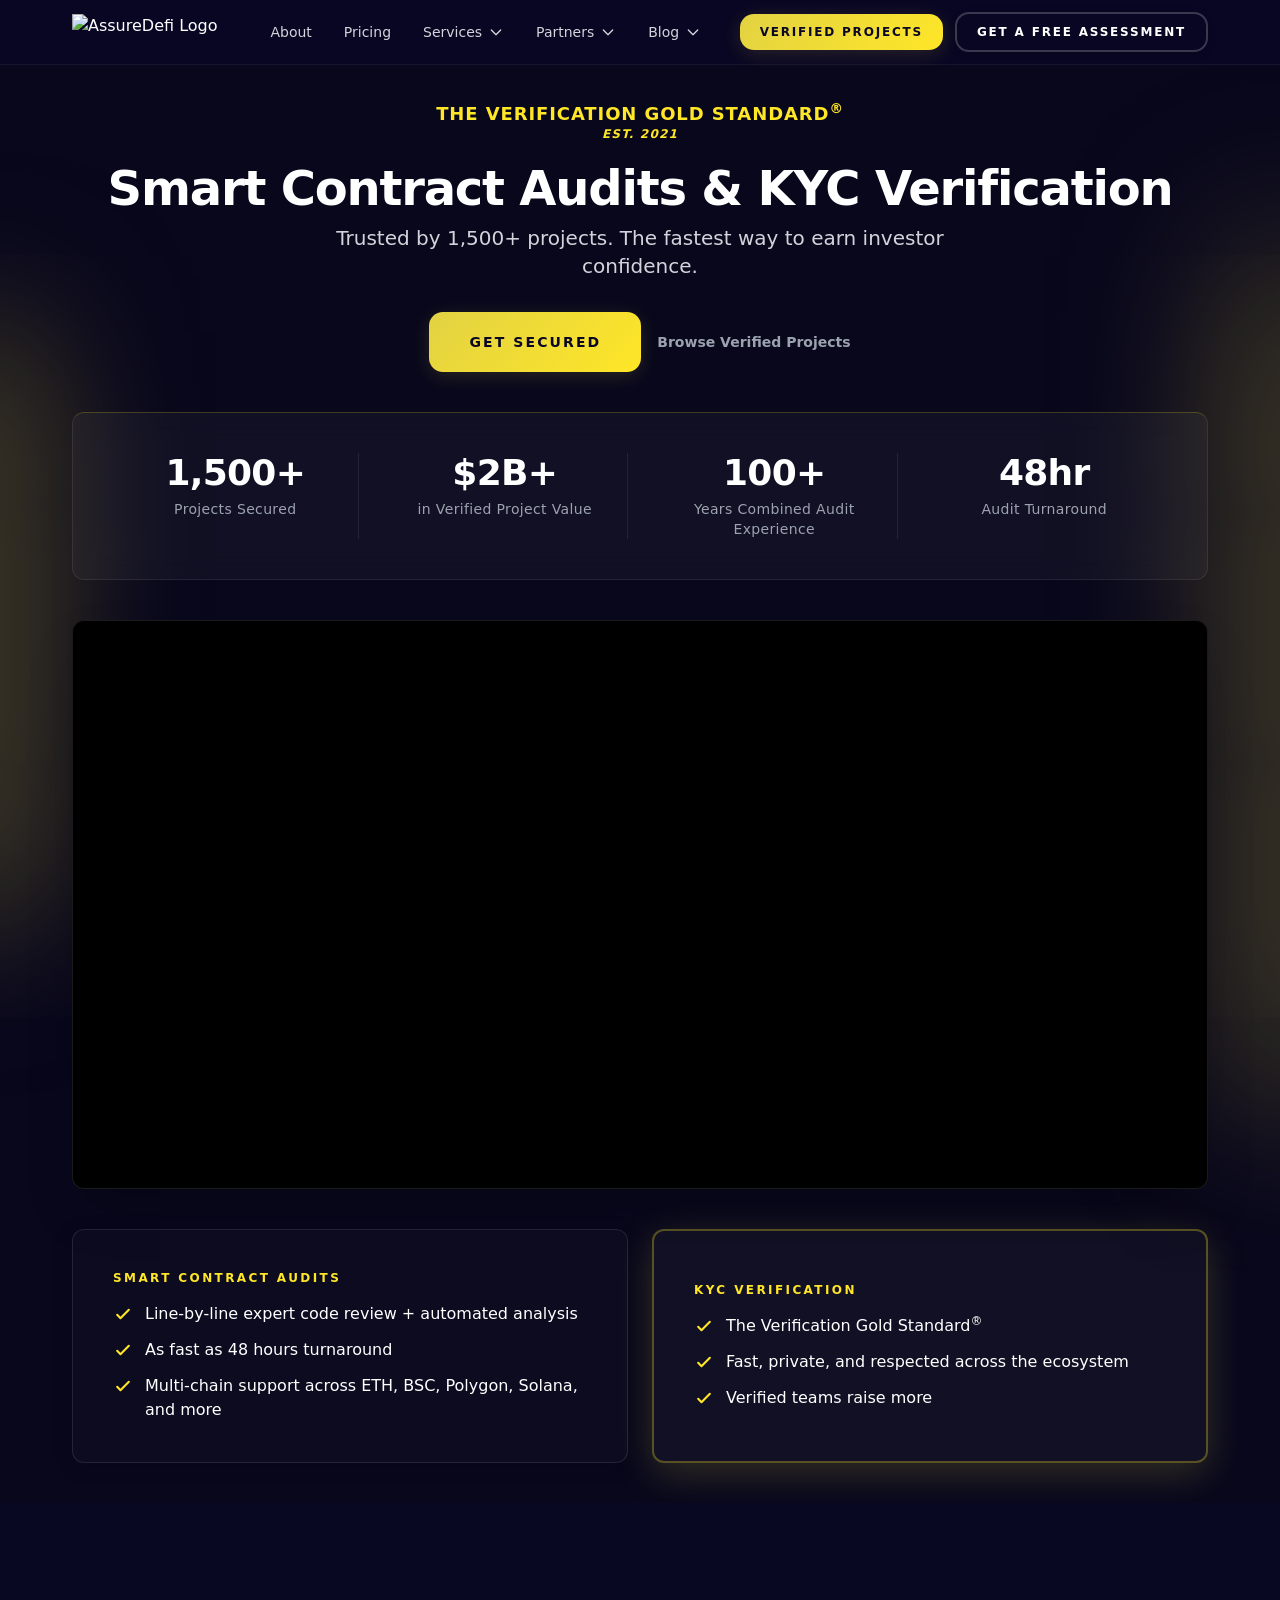
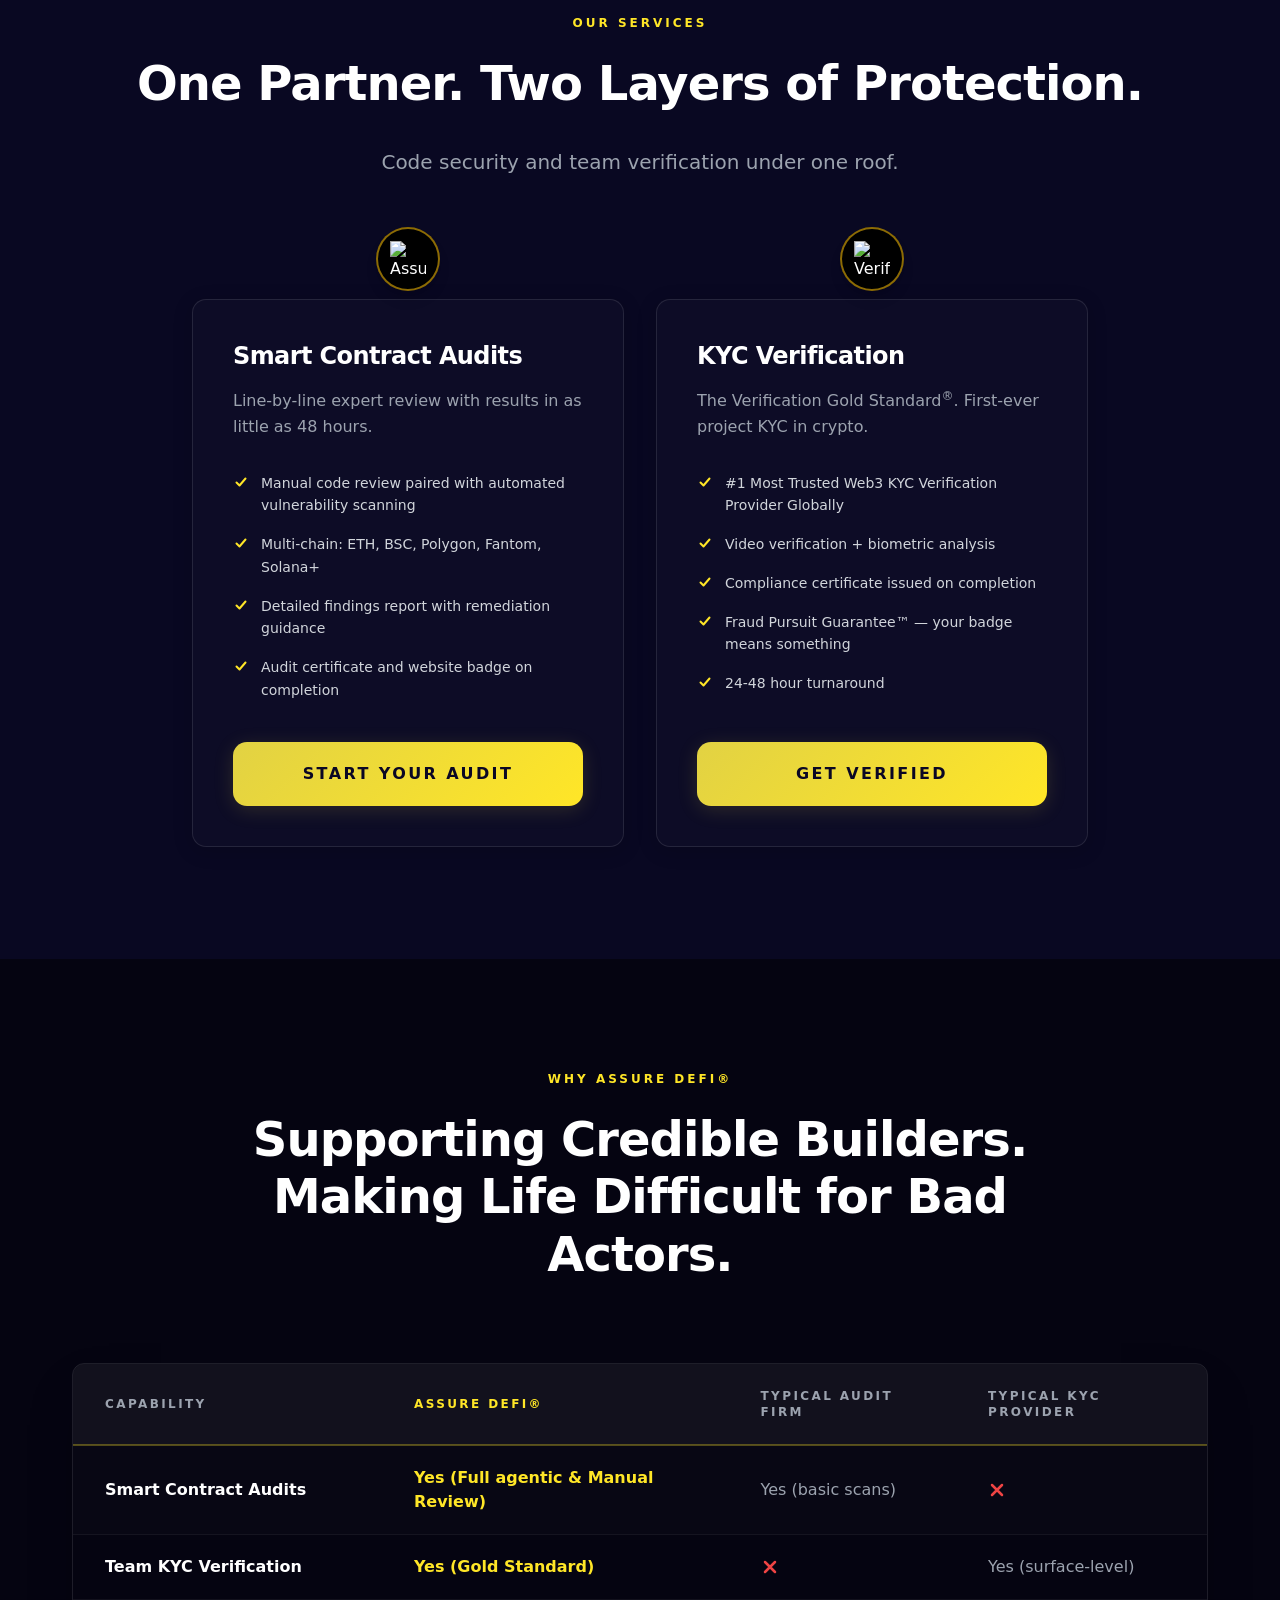
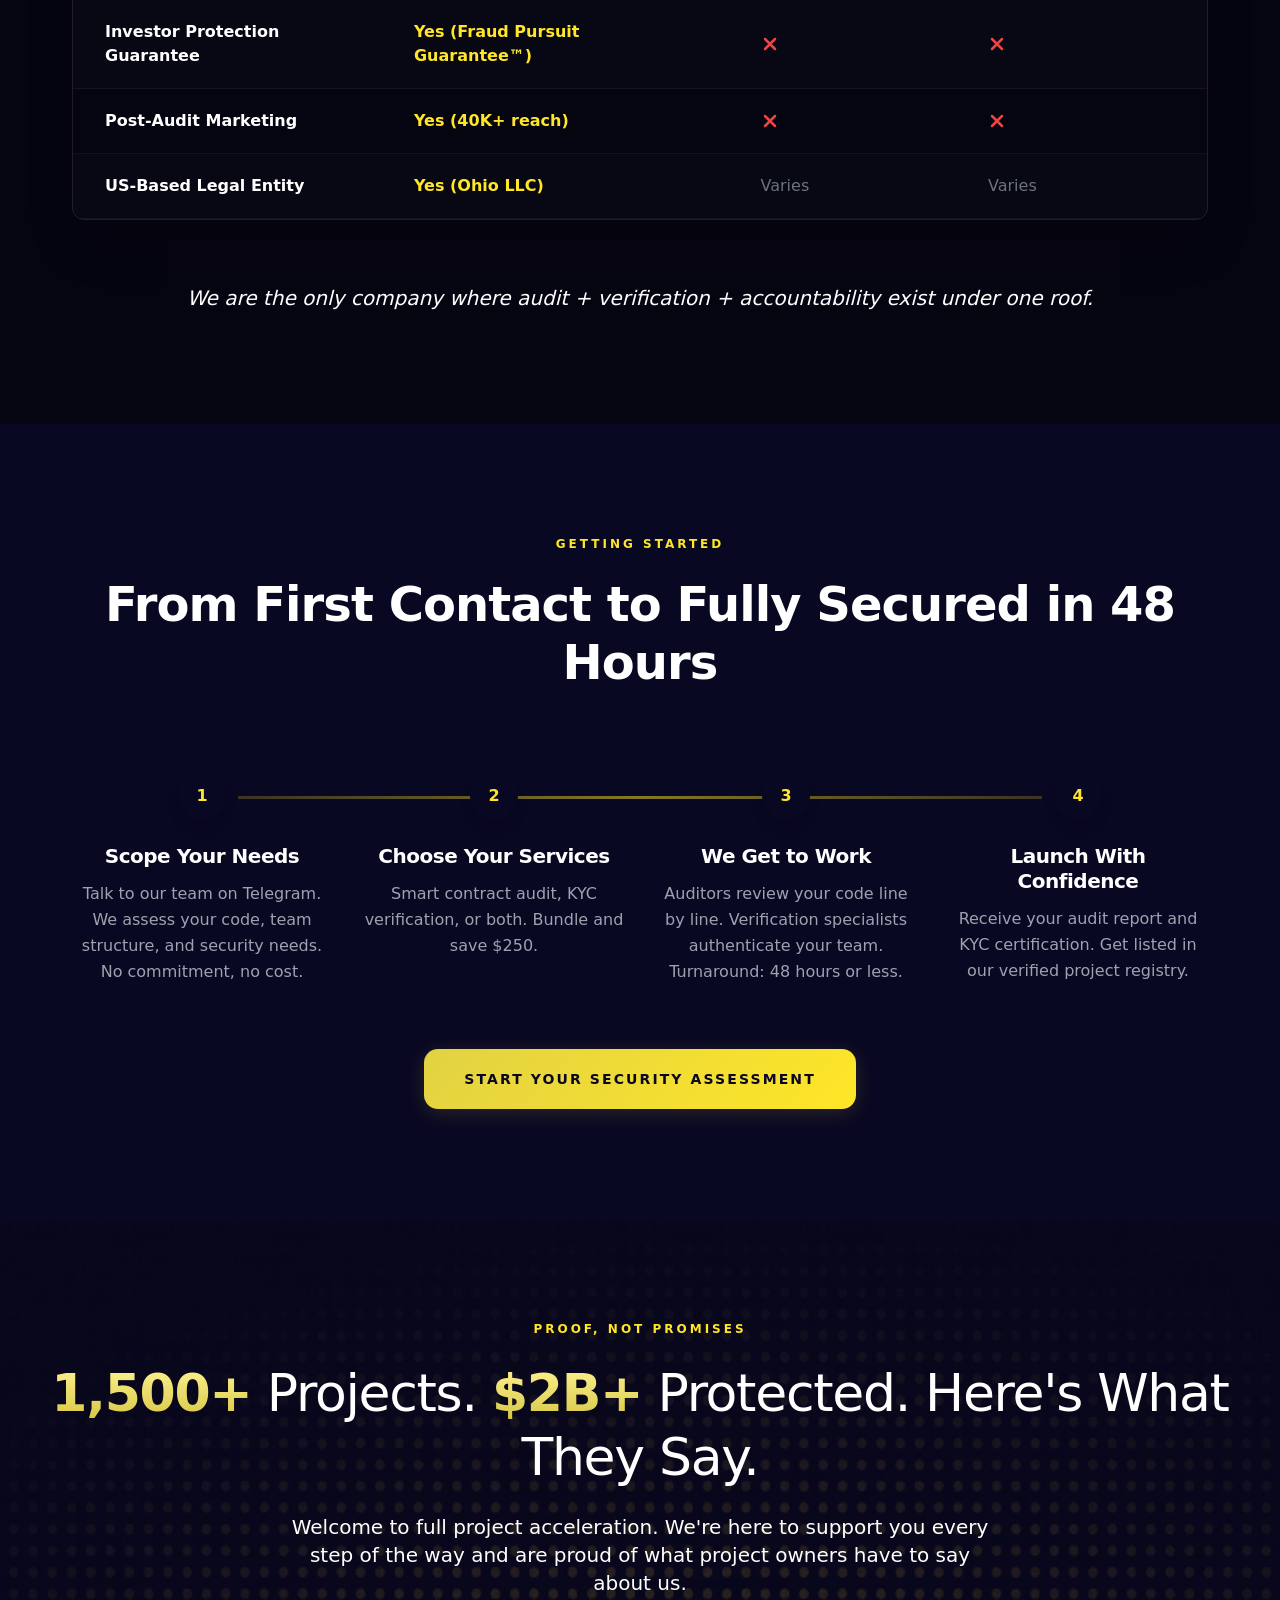
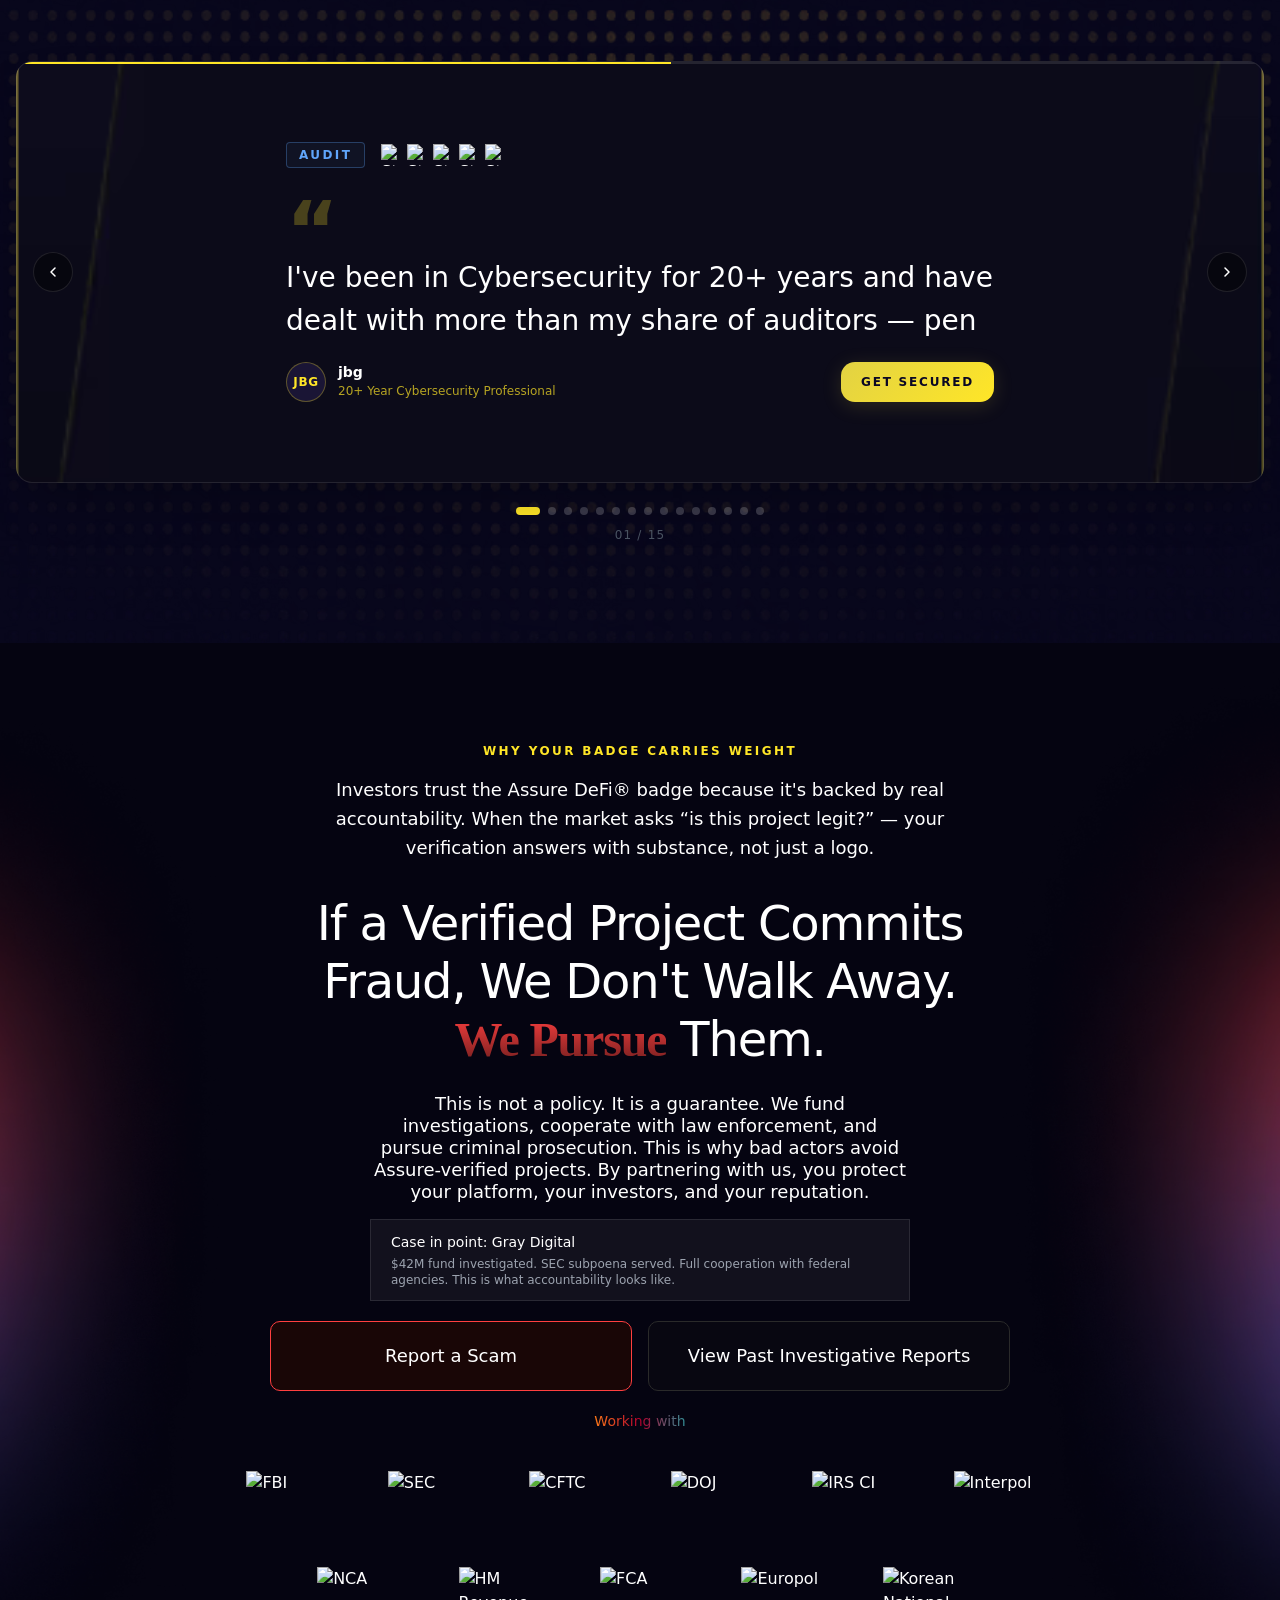
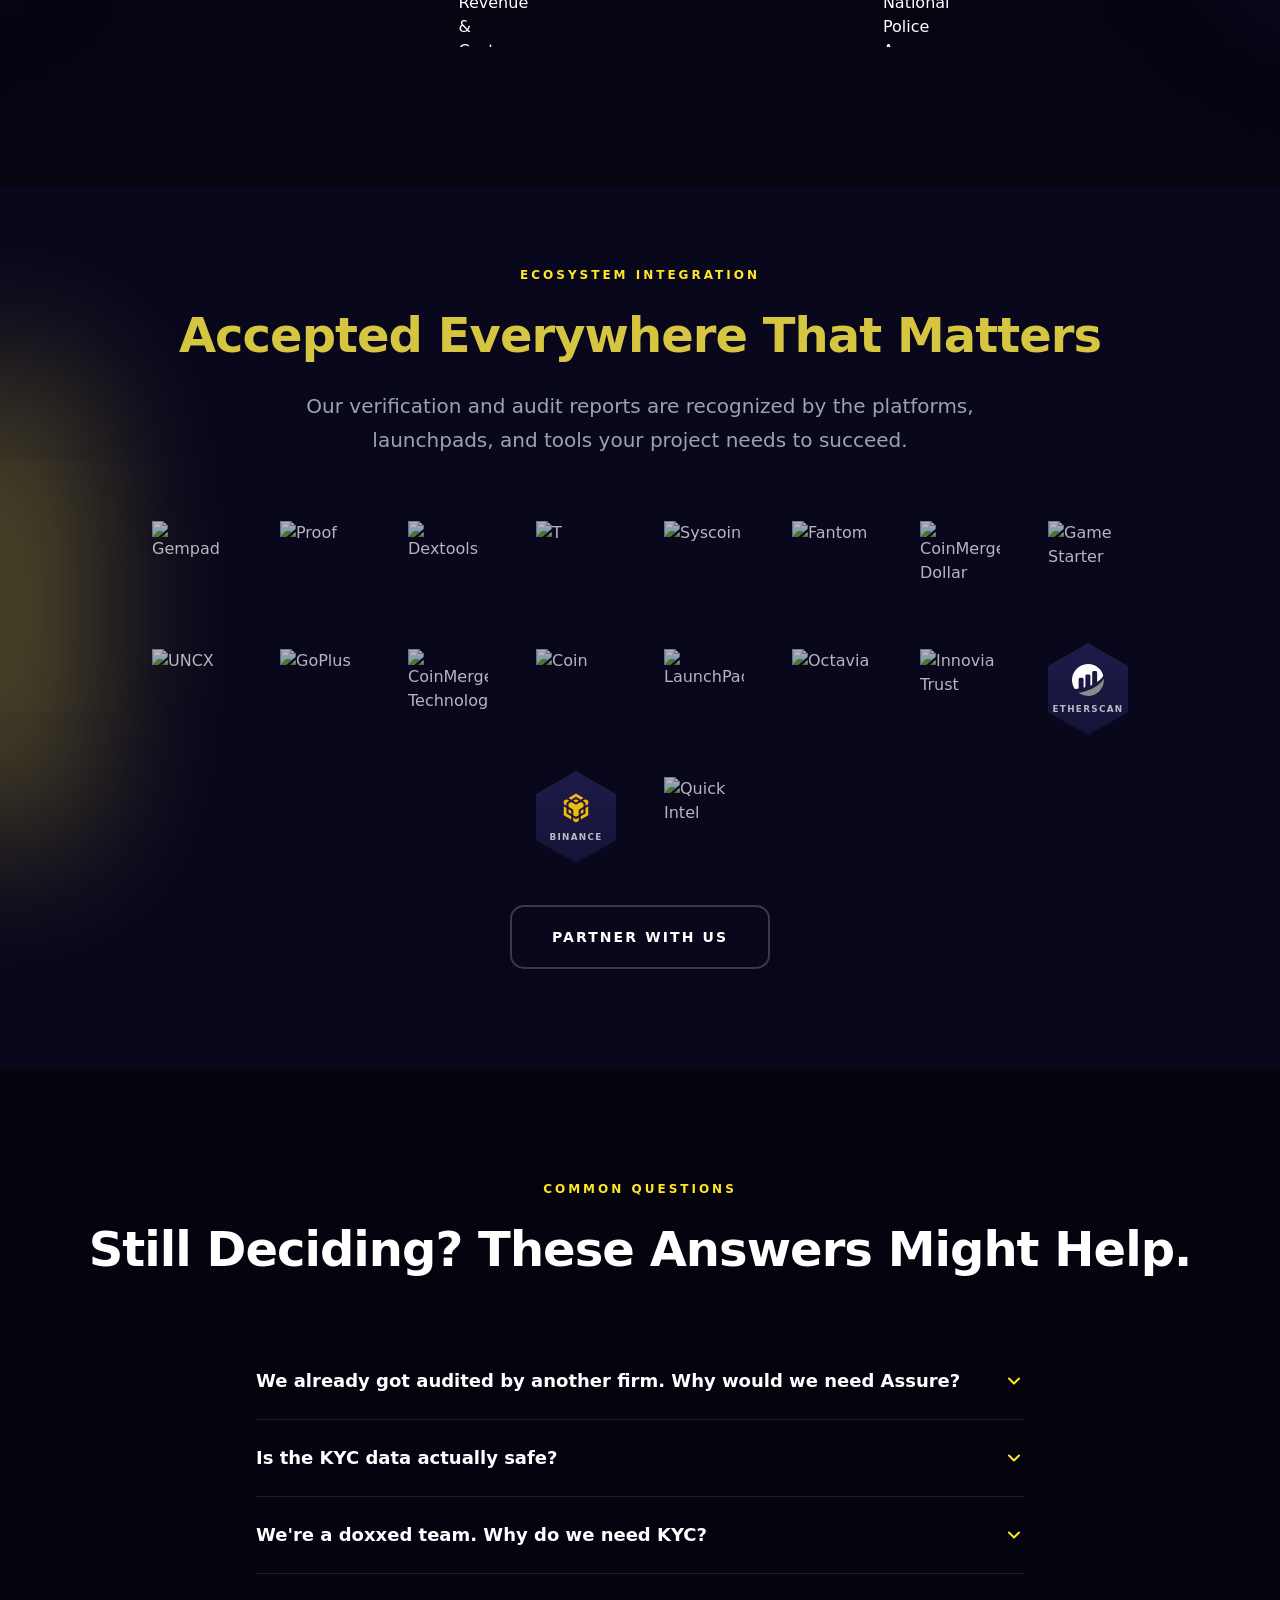
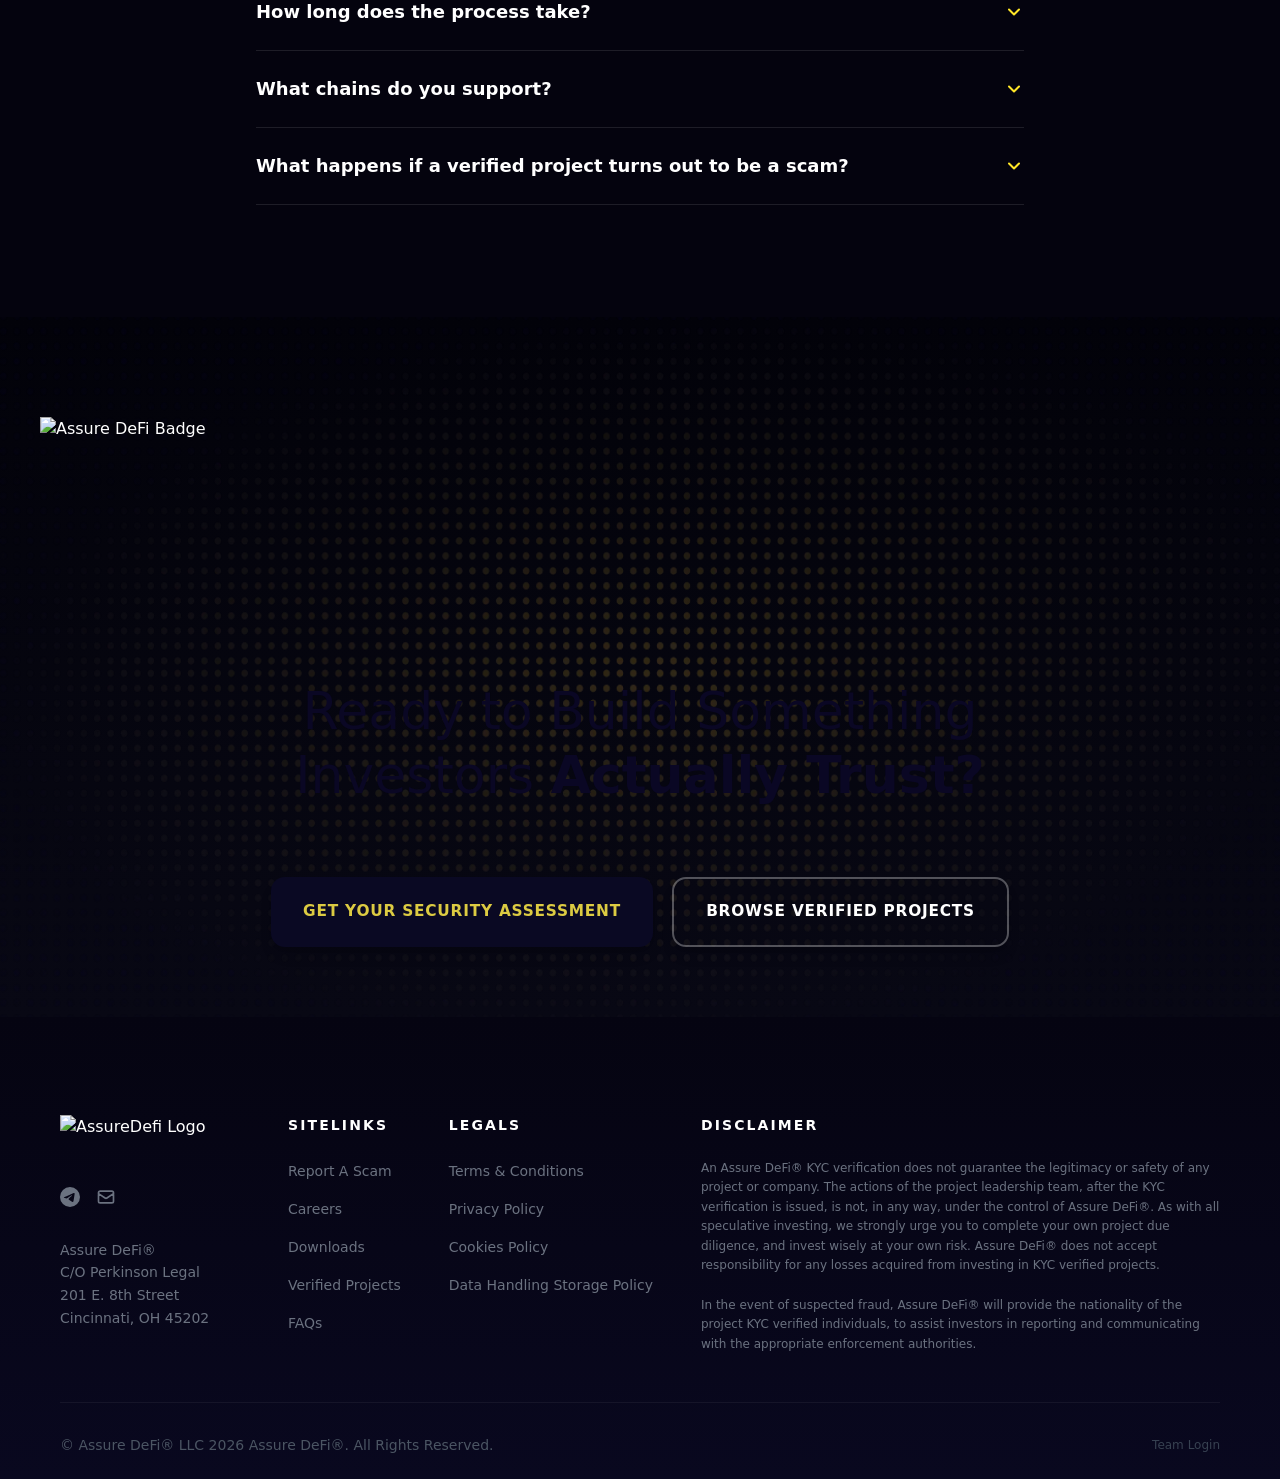
==== commit f91618bf: "Update index.html" ====
--- a/index.html
+++ b/index.html
@@ -1 +1 @@
-<!DOCTYPE html><html lang="en" class="dark"><head><meta charset="utf-8"><meta name="viewport" content="width=device-width, initial-scale=1"><link rel="preload" href="/_next/static/media/e4af272ccee01ff0-s.p.woff2" as="font" crossorigin="" type="font/woff2"><link rel="preload" as="image" imagesrcset="/_next/image?url=%2Fimages%2Fgoldfooterimage.png.webp&w=256&q=75&dpl=dpl_Dy9cKMs3bmV32VB2NpdpPyUfmpPJ 1x, /_next/image?url=%2Fimages%2Fgoldfooterimage.png.webp&w=384&q=75&dpl=dpl_Dy9cKMs3bmV32VB2NpdpPyUfmpPJ 2x" fetchpriority="high"><link rel="stylesheet" href="css/6a408d3a1ac7d90a.css" data-precedence="next"><link rel="preload" as="script" fetchpriority="low" href="/_next/static/chunks/webpack-f648a1574df874d3.js?dpl=dpl_Dy9cKMs3bmV32VB2NpdpPyUfmpPJ"><script src="js/fd9d1056-c73200e00989c219.js" async=""></script><script src="js/117-0bb95f51e6db44e9.js" async=""></script><script src="js/main-app-2dcde4753ea0d175.js" async=""></script><script src="js/258-7639f4ef9c841c01.js" async=""></script><script src="js/972-3f418dd00eab120b.js" async=""></script><script src="js/278-45f8e24a7ad24b81.js" async=""></script><script src="js/page-b88ad44e05b393c4.js" async=""></script><title>KYC Verification For Project Owners | Assure DeFi®</title><meta name="description" content="Build investor trust with the Verification Gold Standard®. Empower your project with Assure DeFi®."><link rel="canonical" href="https://assuredefi.com"><meta property="og:title" content="KYC Verification For Project Owners | Assure DeFi®"><meta property="og:description" content="Build investor trust with the Verification Gold Standard®. Empower your project with Assure DeFi®."><meta property="og:url" content="https://assuredefi.com"><meta property="og:site_name" content="Assure DeFi®"><meta property="og:image" content="images/Assure-brand.webp"><meta property="og:type" content="website"><meta name="twitter:card" content="summary_large_image"><meta name="twitter:title" content="KYC Verification For Project Owners | Assure DeFi®"><meta name="twitter:description" content="Build investor trust with the Verification Gold Standard®. Empower your project with Assure DeFi®."><meta name="twitter:image" content="https://assuredefi.com/images/Assure-brand.webp"><link rel="icon" href="images/favicon.png"><link rel="apple-touch-icon" href="images/favicon.png"><meta name="next-size-adjust"><script type="application/ld+json">{"@context":"https://schema.org","@type":"Organization","name":"Assure DeFi","url":"https://assuredefi.com","logo":"https://assuredefi.com/images/Assure-brand.webp","description":"The Verification Gold Standard® in crypto. KYC verification, smart contract audits, and fraud pursuit for blockchain projects.","sameAs":["https://t.me/AssureDeFi","https://t.me/assuredefisales"],"foundingDate":"2021","contactPoint":{"@type":"ContactPoint","contactType":"sales","url":"https://t.me/assuredefisales"}}</script><script type="application/ld+json">{"@context":"https://schema.org","@type":"WebSite","name":"Assure DeFi","url":"https://assuredefi.com"}</script><script src="js/polyfills-42372ed130431b0a.js" nomodule=""></script></head><body class="__variable_f367f3 font-sans"><header class="fixed top-0 left-0 right-0 z-50 bg-brand-navy/95 backdrop-blur-sm border-b border-white/5"><div class="container-main"><nav class="flex items-center justify-between h-16"><a class="flex-shrink-0" href="/"><img alt="AssureDefi Logo" fetchpriority="high" width="160" height="36" decoding="async" data-nimg="1" class="h-9 w-auto" style="color:transparent" srcset="images/image_61.jpg 1x, images/image_15.jpg 2x" src="images/image_15.jpg"></a><ul class="hidden lg:flex items-center gap-8"><li><a class="text-sm font-medium transition-colors text-gray-300 hover:text-white" href="/about">About</a></li><li><a class="text-sm font-medium transition-colors text-gray-300 hover:text-white" href="/pricing">Pricing</a></li><li class="relative"><button class="flex items-center gap-1.5 text-gray-300 hover:text-white transition-colors text-sm font-medium">Services<svg class="w-4 h-4 transition-transform" fill="none" stroke="currentColor" viewBox="0 0 24 24"><path stroke-linecap="round" stroke-linejoin="round" stroke-width="2" d="M19 9l-7 7-7-7"></path></svg></button></li><li class="relative"><button class="flex items-center gap-1.5 text-gray-300 hover:text-white transition-colors text-sm font-medium">Partners<svg class="w-4 h-4 transition-transform" fill="none" stroke="currentColor" viewBox="0 0 24 24"><path stroke-linecap="round" stroke-linejoin="round" stroke-width="2" d="M19 9l-7 7-7-7"></path></svg></button></li><li class="relative"><button class="flex items-center gap-1.5 text-gray-300 hover:text-white transition-colors text-sm font-medium">Blog<svg class="w-4 h-4 transition-transform" fill="none" stroke="currentColor" viewBox="0 0 24 24"><path stroke-linecap="round" stroke-linejoin="round" stroke-width="2" d="M19 9l-7 7-7-7"></path></svg></button></li></ul><div class="hidden lg:flex items-center gap-3"><a target="_blank" rel="noopener noreferrer" class="btn-primary py-2.5 px-5 text-xs" href="https://projects.assuredefi.com">Verified Projects</a><a target="_blank" rel="noopener noreferrer" class="btn-secondary py-2.5 px-5 text-xs" href="https://t.me/AssureDeFiSales">Get a Free Assessment</a></div><button class="lg:hidden text-white p-2" aria-label="Toggle menu"><svg class="w-6 h-6" fill="none" stroke="currentColor" viewBox="0 0 24 24"><path stroke-linecap="round" stroke-linejoin="round" stroke-width="2" d="M4 6h16M4 12h16M4 18h16"></path></svg></button></nav></div></header><main><section class="relative overflow-hidden" style="background-color:#08071c;padding-top:100px"><div class="absolute pointer-events-none" style="right:-16px;width:0px;height:50%;top:20%;box-shadow:0 0 175px 45px rgba(216, 196, 64, 0.5)"></div><div class="absolute pointer-events-none" style="left:-20px;width:0px;height:33%;top:25%;box-shadow:0 0 160px 45px rgba(216, 196, 64, 0.5)"></div><div class="container-main relative z-10"><div class="text-center mb-6"><p class="section-label text-base md:text-lg font-bold tracking-wider leading-none mb-0">The Verification Gold Standard<sup>®</sup></p><p class="section-label text-xs tracking-widest leading-none mb-4 italic">Est. 2021</p></div><h1 class="text-3xl md:text-4xl lg:text-[2.75rem] xl:text-5xl font-bold leading-[1.15] text-center text-white">Smart Contract Audits & KYC Verification</h1><p class="text-lg lg:text-xl text-gray-300 text-center mt-3 max-w-2xl mx-auto">Trusted by 1,500+ projects. The fastest way to earn investor confidence.</p><div class="flex flex-col sm:flex-row gap-4 justify-center items-center mt-8"><a class="btn-primary" href="https://t.me/AssureDeFiSale">Get Secured</a><a href="https://projects.assuredefi.com" target="_blank" rel="noopener noreferrer" class="btn-ghost">Browse Verified Projects</a></div><div class="my-10 rounded-xl px-6 py-8 lg:px-10 lg:py-10 bg-white/[0.04] backdrop-blur-md border border-white/[0.08] border-t-accent-gold/20"><div class="grid grid-cols-2 lg:grid-cols-4 gap-8 lg:gap-6"><div class="text-center lg:border-r lg:border-white/[0.08]"><p class="text-3xl lg:text-4xl font-bold mb-1.5 text-white" style="letter-spacing:-0.02em">1,500+</p><p class="text-xs lg:text-sm text-gray-400 font-medium tracking-wide">Projects Secured</p></div><div class="text-center lg:border-r lg:border-white/[0.08]"><p class="text-3xl lg:text-4xl font-bold mb-1.5 text-white" style="letter-spacing:-0.02em">$2B+</p><p class="text-xs lg:text-sm text-gray-400 font-medium tracking-wide">in Verified Project Value</p></div><div class="text-center lg:border-r lg:border-white/[0.08]"><p class="text-3xl lg:text-4xl font-bold mb-1.5 text-white" style="letter-spacing:-0.02em">100+</p><p class="text-xs lg:text-sm text-gray-400 font-medium tracking-wide">Years Combined Audit Experience</p></div><div class="text-center "><p class="text-3xl lg:text-4xl font-bold mb-1.5 text-white" style="letter-spacing:-0.02em">48hr</p><p class="text-xs lg:text-sm text-gray-400 font-medium tracking-wide">Audit Turnaround</p></div></div></div><div class="mb-10"><div class="relative rounded-xl border border-white/10 bg-black overflow-hidden shadow-2xl"><video autoplay="" muted="" loop="" playsinline="" class="w-full object-contain lg:object-cover lg:min-h-[55vh]"><source src="media/assure-defi-ad.mp4" type="video/mp4"></video></div></div><div class="grid grid-cols-1 lg:grid-cols-2 gap-6 pb-10"><div class="card flex flex-col justify-center"><p class="text-xs font-semibold tracking-[0.2em] uppercase text-accent-gold mb-4">Smart Contract Audits</p><div class="space-y-3"><div class="flex items-start gap-3"><svg class="w-5 h-5 text-accent-gold mt-0.5 shrink-0" fill="none" viewBox="0 0 24 24" stroke="currentColor" stroke-width="2.5"><path stroke-linecap="round" stroke-linejoin="round" d="M5 13l4 4L19 7"></path></svg><p class="text-base text-white">Line-by-line expert code review + automated analysis</p></div><div class="flex items-start gap-3"><svg class="w-5 h-5 text-accent-gold mt-0.5 shrink-0" fill="none" viewBox="0 0 24 24" stroke="currentColor" stroke-width="2.5"><path stroke-linecap="round" stroke-linejoin="round" d="M5 13l4 4L19 7"></path></svg><p class="text-base text-white">As fast as 48 hours turnaround</p></div><div class="flex items-start gap-3"><svg class="w-5 h-5 text-accent-gold mt-0.5 shrink-0" fill="none" viewBox="0 0 24 24" stroke="currentColor" stroke-width="2.5"><path stroke-linecap="round" stroke-linejoin="round" d="M5 13l4 4L19 7"></path></svg><p class="text-base text-white">Multi-chain support across ETH, BSC, Polygon, Solana, and more</p></div></div></div><div class="card-highlight flex flex-col justify-center"><p class="text-xs font-semibold tracking-[0.2em] uppercase text-accent-gold mb-4">KYC Verification</p><div class="space-y-3"><div class="flex items-start gap-3"><svg class="w-5 h-5 text-accent-gold mt-0.5 shrink-0" fill="none" viewBox="0 0 24 24" stroke="currentColor" stroke-width="2.5"><path stroke-linecap="round" stroke-linejoin="round" d="M5 13l4 4L19 7"></path></svg><p class="text-base text-white">The Verification Gold Standard<sup>®</sup></p></div><div class="flex items-start gap-3"><svg class="w-5 h-5 text-accent-gold mt-0.5 shrink-0" fill="none" viewBox="0 0 24 24" stroke="currentColor" stroke-width="2.5"><path stroke-linecap="round" stroke-linejoin="round" d="M5 13l4 4L19 7"></path></svg><p class="text-base text-white">Fast, private, and respected across the ecosystem</p></div><div class="flex items-start gap-3"><svg class="w-5 h-5 text-accent-gold mt-0.5 shrink-0" fill="none" viewBox="0 0 24 24" stroke="currentColor" stroke-width="2.5"><path stroke-linecap="round" stroke-linejoin="round" d="M5 13l4 4L19 7"></path></svg><p class="text-base text-white">Verified teams raise more</p></div></div></div></div></div></section><section class="relative" style="background-color:#04030e"><div class="divider-gold"></div><div class="container-main section-sm"><p class="section-label text-center mb-8">Accepted and integrated by:</p><div class="flex items-center justify-center gap-6 lg:gap-8 flex-wrap overflow-hidden"><img alt="Gempad" loading="lazy" width="160" height="64" decoding="async" data-nimg="1" class="h-16 lg:h-20 w-auto object-contain opacity-60 hover:opacity-100 transition-opacity duration-300" style="color:transparent" srcset="images/image_16.jpg 1x, images/image_1.jpg 2x" src="images/image_1.jpg"><img alt="Proof" loading="lazy" width="160" height="64" decoding="async" data-nimg="1" class="h-16 lg:h-20 w-auto object-contain opacity-60 hover:opacity-100 transition-opacity duration-300" style="color:transparent" srcset="images/image_13.jpg 1x, images/image_5.jpg 2x" src="images/image_5.jpg"><img alt="Dextools" loading="lazy" width="160" height="64" decoding="async" data-nimg="1" class="h-16 lg:h-20 w-auto object-contain opacity-60 hover:opacity-100 transition-opacity duration-300" style="color:transparent" srcset="images/image_20.jpg 1x, images/image_4.jpg 2x" src="images/image_4.jpg"><img alt="Syscoin" loading="lazy" width="160" height="64" decoding="async" data-nimg="1" class="h-16 lg:h-20 w-auto object-contain opacity-60 hover:opacity-100 transition-opacity duration-300" style="color:transparent" srcset="images/image_27.jpg 1x, images/image.jpg 2x" src="images/image.jpg"><img alt="Fantom" loading="lazy" width="160" height="64" decoding="async" data-nimg="1" class="h-16 lg:h-20 w-auto object-contain opacity-60 hover:opacity-100 transition-opacity duration-300" style="color:transparent" srcset="images/image_10.jpg 1x, images/image_8.jpg 2x" src="images/image_8.jpg"><img alt="UNCX" loading="lazy" width="160" height="64" decoding="async" data-nimg="1" class="h-16 lg:h-20 w-auto object-contain opacity-60 hover:opacity-100 transition-opacity duration-300" style="color:transparent" srcset="images/image_21.jpg 1x, images/image_6.jpg 2x" src="images/image_6.jpg"><img alt="GoPlus" loading="lazy" width="160" height="64" decoding="async" data-nimg="1" class="h-16 lg:h-20 w-auto object-contain opacity-60 hover:opacity-100 transition-opacity duration-300" style="color:transparent" srcset="images/image_12.jpg 1x, images/image_17.jpg 2x" src="images/image_17.jpg"><div class="relative flex flex-col items-center justify-center h-16 lg:h-20" style="aspect-ratio:1 / 1.15;clip-path:polygon(50% 0%, 100% 25%, 100% 75%, 50% 100%, 0% 75%, 0% 25%);background:linear-gradient(180deg, #1e1b4b 0%, #151337 100%)"><img alt="Etherscan" loading="lazy" width="80" height="80" decoding="async" data-nimg="1" class="object-contain w-[40%] h-[40%]" style="color:transparent" src="images/etherscan-logo-light.svg"><span class="text-[0.55rem] font-bold tracking-[0.15em] text-white/70 mt-1 uppercase">Etherscan</span></div><div class="relative flex flex-col items-center justify-center h-16 lg:h-20" style="aspect-ratio:1 / 1.15;clip-path:polygon(50% 0%, 100% 25%, 100% 75%, 50% 100%, 0% 75%, 0% 25%);background:linear-gradient(180deg, #1e1b4b 0%, #151337 100%)"><img alt="Binance" loading="lazy" width="80" height="80" decoding="async" data-nimg="1" class="object-contain w-[40%] h-[40%]" style="color:transparent" src="images/binance-icon.svg"><span class="text-[0.55rem] font-bold tracking-[0.15em] text-white/70 mt-1 uppercase">Binance</span></div><img alt="Quick Intel" loading="lazy" width="160" height="64" decoding="async" data-nimg="1" class="h-16 lg:h-20 w-auto object-contain opacity-60 hover:opacity-100 transition-opacity duration-300" style="color:transparent" srcset="images/image_30.jpg 1x, images/image_2.jpg 2x" src="images/image_2.jpg"></div></div><div class="divider-gold"></div></section><section class="section bg-section-bg1"><div class="container-main"><div class="text-center mb-20"><p class="section-label">OUR SERVICES</p><h2 class="section-title">One Partner. Two Layers of Protection.</h2><p class="section-subtitle mx-auto text-center mt-6">Code security and team verification under one roof.</p></div><div class="grid lg:grid-cols-2 gap-6 lg:gap-8 items-stretch max-w-4xl mx-auto"><div class="relative lg:pt-10"><div class="absolute -right-3 -top-3 lg:right-auto lg:-top-8 lg:left-1/2 lg:-translate-x-1/2 z-10 flex items-center justify-center w-14 h-14 lg:w-16 lg:h-16 rounded-full bg-black border-2 border-yellow-500/60 shadow-lg"><img alt="Assured Checkmark" loading="lazy" width="36" height="36" decoding="async" data-nimg="1" class="object-contain" style="color:transparent" srcset="images/image_51.jpg 1x, images/image_7.jpg 2x" src="images/image_7.jpg"></div><div class="card flex flex-col h-full rounded-lg overflow-visible"><h3 class="text-xl md:text-2xl font-bold text-white mb-4 leading-tight">Smart Contract Audits</h3><p class="text-gray-400 text-base mb-8 leading-relaxed">Line-by-line expert review with results in as little as 48 hours.</p><ul class="space-y-4 mb-10 flex-1"><li class="flex items-start gap-3 text-sm text-gray-300 leading-relaxed"><svg width="16" height="16" viewBox="0 0 16 16" fill="none" xmlns="http://www.w3.org/2000/svg" class="shrink-0 mt-0.5"><path d="M3.5 8.5L6.5 11.5L12.5 4.5" stroke="#ffe627" stroke-width="2" stroke-linecap="round" stroke-linejoin="round"></path></svg><span>Manual code review paired with automated vulnerability scanning</span></li><li class="flex items-start gap-3 text-sm text-gray-300 leading-relaxed"><svg width="16" height="16" viewBox="0 0 16 16" fill="none" xmlns="http://www.w3.org/2000/svg" class="shrink-0 mt-0.5"><path d="M3.5 8.5L6.5 11.5L12.5 4.5" stroke="#ffe627" stroke-width="2" stroke-linecap="round" stroke-linejoin="round"></path></svg><span>Multi-chain: ETH, BSC, Polygon, Fantom, Solana+</span></li><li class="flex items-start gap-3 text-sm text-gray-300 leading-relaxed"><svg width="16" height="16" viewBox="0 0 16 16" fill="none" xmlns="http://www.w3.org/2000/svg" class="shrink-0 mt-0.5"><path d="M3.5 8.5L6.5 11.5L12.5 4.5" stroke="#ffe627" stroke-width="2" stroke-linecap="round" stroke-linejoin="round"></path></svg><span>Detailed findings report with remediation guidance</span></li><li class="flex items-start gap-3 text-sm text-gray-300 leading-relaxed"><svg width="16" height="16" viewBox="0 0 16 16" fill="none" xmlns="http://www.w3.org/2000/svg" class="shrink-0 mt-0.5"><path d="M3.5 8.5L6.5 11.5L12.5 4.5" stroke="#ffe627" stroke-width="2" stroke-linecap="round" stroke-linejoin="round"></path></svg><span>Audit certificate and website badge on completion</span></li></ul><a class="btn-primary mt-auto text-base whitespace-nowrap" href="https://t.me/AssureDeFiSale">Start Your Audit</a></div></div><div class="relative lg:pt-10"><div class="absolute -right-3 -top-3 lg:right-auto lg:-top-8 lg:left-1/2 lg:-translate-x-1/2 z-10 flex items-center justify-center w-14 h-14 lg:w-16 lg:h-16 rounded-full bg-black border-2 border-yellow-500/60 shadow-lg"><img alt="Verified Seal" loading="lazy" width="36" height="36" decoding="async" data-nimg="1" class="object-contain" style="color:transparent" srcset="images/image_44.jpg 1x, images/image_3.jpg 2x" src="images/image_3.jpg"></div><div class="card flex flex-col h-full rounded-lg overflow-visible"><h3 class="text-xl md:text-2xl font-bold text-white mb-4 leading-tight">KYC Verification</h3><p class="text-gray-400 text-base mb-8 leading-relaxed">The Verification Gold Standard<sup>®</sup>. First-ever project KYC in crypto.</p><ul class="space-y-4 mb-10 flex-1"><li class="flex items-start gap-3 text-sm text-gray-300 leading-relaxed"><svg width="16" height="16" viewBox="0 0 16 16" fill="none" xmlns="http://www.w3.org/2000/svg" class="shrink-0 mt-0.5"><path d="M3.5 8.5L6.5 11.5L12.5 4.5" stroke="#ffe627" stroke-width="2" stroke-linecap="round" stroke-linejoin="round"></path></svg><span>#1 Most Trusted Web3 KYC Verification Provider Globally</span></li><li class="flex items-start gap-3 text-sm text-gray-300 leading-relaxed"><svg width="16" height="16" viewBox="0 0 16 16" fill="none" xmlns="http://www.w3.org/2000/svg" class="shrink-0 mt-0.5"><path d="M3.5 8.5L6.5 11.5L12.5 4.5" stroke="#ffe627" stroke-width="2" stroke-linecap="round" stroke-linejoin="round"></path></svg><span>Video verification + biometric analysis</span></li><li class="flex items-start gap-3 text-sm text-gray-300 leading-relaxed"><svg width="16" height="16" viewBox="0 0 16 16" fill="none" xmlns="http://www.w3.org/2000/svg" class="shrink-0 mt-0.5"><path d="M3.5 8.5L6.5 11.5L12.5 4.5" stroke="#ffe627" stroke-width="2" stroke-linecap="round" stroke-linejoin="round"></path></svg><span>Compliance certificate issued on completion</span></li><li class="flex items-start gap-3 text-sm text-gray-300 leading-relaxed"><svg width="16" height="16" viewBox="0 0 16 16" fill="none" xmlns="http://www.w3.org/2000/svg" class="shrink-0 mt-0.5"><path d="M3.5 8.5L6.5 11.5L12.5 4.5" stroke="#ffe627" stroke-width="2" stroke-linecap="round" stroke-linejoin="round"></path></svg><span>Fraud Pursuit Guarantee™ — your badge means something</span></li><li class="flex items-start gap-3 text-sm text-gray-300 leading-relaxed"><svg width="16" height="16" viewBox="0 0 16 16" fill="none" xmlns="http://www.w3.org/2000/svg" class="shrink-0 mt-0.5"><path d="M3.5 8.5L6.5 11.5L12.5 4.5" stroke="#ffe627" stroke-width="2" stroke-linecap="round" stroke-linejoin="round"></path></svg><span>24-48 hour turnaround</span></li></ul><a class="btn-primary mt-auto text-base whitespace-nowrap" href="https://t.me/AssureDeFiSale">Get Verified</a></div></div></div></div></section><section class="bg-[#050411] section"><div class="container-main"><div class="text-center mb-16 lg:mb-20"><p class="section-label">Why Assure DeFi®</p><h2 class="section-title max-w-4xl mx-auto">Supporting Credible Builders. Making Life Difficult for Bad Actors.</h2></div><div class="flex flex-col gap-4 md:hidden"><div class="rounded-xl border border-white/10 bg-white/[0.02] overflow-hidden"><div class="px-5 py-4 border-b border-white/10 bg-white/5"><h3 class="text-white font-semibold text-base">Smart Contract Audits</h3></div><div class="divide-y divide-white/5"><div class="flex items-center justify-between px-5 py-3.5"><span class="text-xs font-bold uppercase tracking-[0.15em] text-accent-gold">Assure DeFi®</span><span class="text-sm font-semibold text-right max-w-[55%] text-accent-gold">Yes (Full agentic & Manual Review)</span></div><div class="flex items-center justify-between px-5 py-3.5"><span class="text-xs font-medium uppercase tracking-[0.1em] text-gray-500">Typical Audit Firm</span><span class="text-gray-400">Yes (basic scans)</span></div><div class="flex items-center justify-between px-5 py-3.5"><span class="text-xs font-medium uppercase tracking-[0.1em] text-gray-500">Typical KYC Provider</span><span class="flex items-center gap-2 text-red-500 font-bold"><svg width="18" height="18" viewBox="0 0 18 18" fill="none" xmlns="http://www.w3.org/2000/svg" class="inline-block"><path d="M4 4L14 14M14 4L4 14" stroke="#ef4444" stroke-width="2.5" stroke-linecap="round" stroke-linejoin="round"></path></svg></span></div></div></div><div class="rounded-xl border border-white/10 bg-white/[0.02] overflow-hidden"><div class="px-5 py-4 border-b border-white/10 bg-white/5"><h3 class="text-white font-semibold text-base">Team KYC Verification</h3></div><div class="divide-y divide-white/5"><div class="flex items-center justify-between px-5 py-3.5"><span class="text-xs font-bold uppercase tracking-[0.15em] text-accent-gold">Assure DeFi®</span><span class="text-sm font-semibold text-right max-w-[55%] text-accent-gold">Yes (Gold Standard)</span></div><div class="flex items-center justify-between px-5 py-3.5"><span class="text-xs font-medium uppercase tracking-[0.1em] text-gray-500">Typical Audit Firm</span><span class="flex items-center gap-2 text-red-500 font-bold"><svg width="18" height="18" viewBox="0 0 18 18" fill="none" xmlns="http://www.w3.org/2000/svg" class="inline-block"><path d="M4 4L14 14M14 4L4 14" stroke="#ef4444" stroke-width="2.5" stroke-linecap="round" stroke-linejoin="round"></path></svg></span></div><div class="flex items-center justify-between px-5 py-3.5"><span class="text-xs font-medium uppercase tracking-[0.1em] text-gray-500">Typical KYC Provider</span><span class="text-gray-400">Yes (surface-level)</span></div></div></div><div class="rounded-xl border border-white/10 bg-white/[0.02] overflow-hidden"><div class="px-5 py-4 border-b border-white/10 bg-white/5"><h3 class="text-white font-semibold text-base">Investor Protection Guarantee</h3></div><div class="divide-y divide-white/5"><div class="flex items-center justify-between px-5 py-3.5"><span class="text-xs font-bold uppercase tracking-[0.15em] text-accent-gold">Assure DeFi®</span><span class="text-sm font-semibold text-right max-w-[55%] text-accent-gold">Yes (Fraud Pursuit Guarantee™)</span></div><div class="flex items-center justify-between px-5 py-3.5"><span class="text-xs font-medium uppercase tracking-[0.1em] text-gray-500">Typical Audit Firm</span><span class="flex items-center gap-2 text-red-500 font-bold"><svg width="18" height="18" viewBox="0 0 18 18" fill="none" xmlns="http://www.w3.org/2000/svg" class="inline-block"><path d="M4 4L14 14M14 4L4 14" stroke="#ef4444" stroke-width="2.5" stroke-linecap="round" stroke-linejoin="round"></path></svg></span></div><div class="flex items-center justify-between px-5 py-3.5"><span class="text-xs font-medium uppercase tracking-[0.1em] text-gray-500">Typical KYC Provider</span><span class="flex items-center gap-2 text-red-500 font-bold"><svg width="18" height="18" viewBox="0 0 18 18" fill="none" xmlns="http://www.w3.org/2000/svg" class="inline-block"><path d="M4 4L14 14M14 4L4 14" stroke="#ef4444" stroke-width="2.5" stroke-linecap="round" stroke-linejoin="round"></path></svg></span></div></div></div><div class="rounded-xl border border-white/10 bg-white/[0.02] overflow-hidden"><div class="px-5 py-4 border-b border-white/10 bg-white/5"><h3 class="text-white font-semibold text-base">Post-Audit Marketing</h3></div><div class="divide-y divide-white/5"><div class="flex items-center justify-between px-5 py-3.5"><span class="text-xs font-bold uppercase tracking-[0.15em] text-accent-gold">Assure DeFi®</span><span class="text-sm font-semibold text-right max-w-[55%] text-accent-gold">Yes
+<!DOCTYPE html><html lang="en" class="dark"><head><meta charset="utf-8"><meta name="viewport" content="width=device-width, initial-scale=1"><link rel="preload" href="/_next/static/media/e4af272ccee01ff0-s.p.woff2" as="font" crossorigin="" type="font/woff2"><link rel="preload" as="image" imagesrcset="/_next/image?url=%2Fimages%2Fgoldfooterimage.png.webp&w=256&q=75&dpl=dpl_Dy9cKMs3bmV32VB2NpdpPyUfmpPJ 1x, /_next/image?url=%2Fimages%2Fgoldfooterimage.png.webp&w=384&q=75&dpl=dpl_Dy9cKMs3bmV32VB2NpdpPyUfmpPJ 2x" fetchpriority="high"><link rel="stylesheet" href="css/6a408d3a1ac7d90a.css" data-precedence="next"><link rel="preload" as="script" fetchpriority="low" href="/_next/static/chunks/webpack-f648a1574df874d3.js?dpl=dpl_Dy9cKMs3bmV32VB2NpdpPyUfmpPJ"><script src="js/fd9d1056-c73200e00989c219.js" async=""></script><script src="js/117-0bb95f51e6db44e9.js" async=""></script><script src="js/main-app-2dcde4753ea0d175.js" async=""></script><script src="js/258-7639f4ef9c841c01.js" async=""></script><script src="js/972-3f418dd00eab120b.js" async=""></script><script src="js/278-45f8e24a7ad24b81.js" async=""></script><script src="js/page-b88ad44e05b393c4.js" async=""></script><title>KYC Verification For Project Owners | Assure DeFi®</title><meta name="description" content="Build investor trust with the Verification Gold Standard®. Empower your project with Assure DeFi®."><link rel="canonical" href="https://assuredefi.com"><meta property="og:title" content="KYC Verification For Project Owners | Assure DeFi®"><meta property="og:description" content="Build investor trust with the Verification Gold Standard®. Empower your project with Assure DeFi®."><meta property="og:url" content="https://assuredefi.com"><meta property="og:site_name" content="Assure DeFi®"><meta property="og:image" content="images/Assure-brand.webp"><meta property="og:type" content="website"><meta name="twitter:card" content="summary_large_image"><meta name="twitter:title" content="KYC Verification For Project Owners | Assure DeFi®"><meta name="twitter:description" content="Build investor trust with the Verification Gold Standard®. Empower your project with Assure DeFi®."><meta name="twitter:image" content="https://assuredefi.com/images/Assure-brand.webp"><link rel="icon" href="images/favicon.png"><link rel="apple-touch-icon" href="images/favicon.png"><meta name="next-size-adjust"><script type="application/ld+json">{"@context":"https://schema.org","@type":"Organization","name":"Assure DeFi","url":"https://assuredefi.com","logo":"https://assuredefi.com/images/Assure-brand.webp","description":"The Verification Gold Standard® in crypto. KYC verification, smart contract audits, and fraud pursuit for blockchain projects.","sameAs":["https://t.me/AssureDeFi","https://t.me/assuredefisales"],"foundingDate":"2021","contactPoint":{"@type":"ContactPoint","contactType":"sales","url":"https://t.me/assuredefisales"}}</script><script type="application/ld+json">{"@context":"https://schema.org","@type":"WebSite","name":"Assure DeFi","url":"https://assuredefi.com"}</script><script src="js/polyfills-42372ed130431b0a.js" nomodule=""></script></head><body class="__variable_f367f3 font-sans"><header class="fixed top-0 left-0 right-0 z-50 bg-brand-navy/95 backdrop-blur-sm border-b border-white/5"><div class="container-main"><nav class="flex items-center justify-between h-16"><a class="flex-shrink-0" href="/"><img alt="AssureDefi Logo" fetchpriority="high" width="160" height="36" decoding="async" data-nimg="1" class="h-9 w-auto" style="color:transparent" srcset="images/image_61.jpg 1x, images/image_15.jpg 2x" src="images/image_15.jpg"></a><ul class="hidden lg:flex items-center gap-8"><li><a class="text-sm font-medium transition-colors text-gray-300 hover:text-white" href="/about">About</a></li><li><a class="text-sm font-medium transition-colors text-gray-300 hover:text-white" href="/pricing">Pricing</a></li><li class="relative"><button class="flex items-center gap-1.5 text-gray-300 hover:text-white transition-colors text-sm font-medium">Services<svg class="w-4 h-4 transition-transform" fill="none" stroke="currentColor" viewBox="0 0 24 24"><path stroke-linecap="round" stroke-linejoin="round" stroke-width="2" d="M19 9l-7 7-7-7"></path></svg></button></li><li class="relative"><button class="flex items-center gap-1.5 text-gray-300 hover:text-white transition-colors text-sm font-medium">Partners<svg class="w-4 h-4 transition-transform" fill="none" stroke="currentColor" viewBox="0 0 24 24"><path stroke-linecap="round" stroke-linejoin="round" stroke-width="2" d="M19 9l-7 7-7-7"></path></svg></button></li><li class="relative"><button class="flex items-center gap-1.5 text-gray-300 hover:text-white transition-colors text-sm font-medium">Blog<svg class="w-4 h-4 transition-transform" fill="none" stroke="currentColor" viewBox="0 0 24 24"><path stroke-linecap="round" stroke-linejoin="round" stroke-width="2" d="M19 9l-7 7-7-7"></path></svg></button></li></ul><div class="hidden lg:flex items-center gap-3"><a target="_blank" rel="noopener noreferrer" class="btn-primary py-2.5 px-5 text-xs" href="https://projects.assuredefi.com">Verified Projects</a><a target="_blank" rel="noopener noreferrer" class="btn-secondary py-2.5 px-5 text-xs" href="https://t.me/AssureDeFiSales">Get a Free Assessment</a></div><button class="lg:hidden text-white p-2" aria-label="Toggle menu"><svg class="w-6 h-6" fill="none" stroke="currentColor" viewBox="0 0 24 24"><path stroke-linecap="round" stroke-linejoin="round" stroke-width="2" d="M4 6h16M4 12h16M4 18h16"></path></svg></button></nav></div></header><main><section class="relative overflow-hidden" style="background-color:#08071c;padding-top:100px"><div class="absolute pointer-events-none" style="right:-16px;width:0px;height:50%;top:20%;box-shadow:0 0 175px 45px rgba(216, 196, 64, 0.5)"></div><div class="absolute pointer-events-none" style="left:-20px;width:0px;height:33%;top:25%;box-shadow:0 0 160px 45px rgba(216, 196, 64, 0.5)"></div><div class="container-main relative z-10"><div class="text-center mb-6"><p class="section-label text-base md:text-lg font-bold tracking-wider leading-none mb-0">The Verification Gold Standard<sup>®</sup></p><p class="section-label text-xs tracking-widest leading-none mb-4 italic">Est. 2021</p></div><h1 class="text-3xl md:text-4xl lg:text-[2.75rem] xl:text-5xl font-bold leading-[1.15] text-center text-white">Smart Contract Audits & KYC Verification</h1><p class="text-lg lg:text-xl text-gray-300 text-center mt-3 max-w-2xl mx-auto">Trusted by 1,500+ projects. The fastest way to earn investor confidence.</p><div class="flex flex-col sm:flex-row gap-4 justify-center items-center mt-8"><a class="btn-primary" href="https://t.me/AssureDeFiSale">Get Secured</a><a href="https://projects.assuredefi.com" target="_blank" rel="noopener noreferrer" class="btn-ghost">Browse Verified Projects</a></div><div class="my-10 rounded-xl px-6 py-8 lg:px-10 lg:py-10 bg-white/[0.04] backdrop-blur-md border border-white/[0.08] border-t-accent-gold/20"><div class="grid grid-cols-2 lg:grid-cols-4 gap-8 lg:gap-6"><div class="text-center lg:border-r lg:border-white/[0.08]"><p class="text-3xl lg:text-4xl font-bold mb-1.5 text-white" style="letter-spacing:-0.02em">1,500+</p><p class="text-xs lg:text-sm text-gray-400 font-medium tracking-wide">Projects Secured</p></div><div class="text-center lg:border-r lg:border-white/[0.08]"><p class="text-3xl lg:text-4xl font-bold mb-1.5 text-white" style="letter-spacing:-0.02em">$2B+</p><p class="text-xs lg:text-sm text-gray-400 font-medium tracking-wide">in Verified Project Value</p></div><div class="text-center lg:border-r lg:border-white/[0.08]"><p class="text-3xl lg:text-4xl font-bold mb-1.5 text-white" style="letter-spacing:-0.02em">100+</p><p class="text-xs lg:text-sm text-gray-400 font-medium tracking-wide">Years Combined Audit Experience</p></div><div class="text-center "><p class="text-3xl lg:text-4xl font-bold mb-1.5 text-white" style="letter-spacing:-0.02em">48hr</p><p class="text-xs lg:text-sm text-gray-400 font-medium tracking-wide">Audit Turnaround</p></div></div></div><div class="mb-10"><div class="relative rounded-xl border border-white/10 bg-black overflow-hidden shadow-2xl"><video autoplay="" muted="" loop="" playsinline="" class="w-full object-contain lg:object-cover lg:min-h-[55vh]"><source src="media/assure-defi-ad.mp4" type="video/mp4"></video></div></div><div class="grid grid-cols-1 lg:grid-cols-2 gap-6 pb-10"><div class="card flex flex-col justify-center"><p class="text-xs font-semibold tracking-[0.2em] uppercase text-accent-gold mb-4">Smart Contract Audits</p><div class="space-y-3"><div class="flex items-start gap-3"><svg class="w-5 h-5 text-accent-gold mt-0.5 shrink-0" fill="none" viewBox="0 0 24 24" stroke="currentColor" stroke-width="2.5"><path stroke-linecap="round" stroke-linejoin="round" d="M5 13l4 4L19 7"></path></svg><p class="text-base text-white">Line-by-line expert code review + automated analysis</p></div><div class="flex items-start gap-3"><svg class="w-5 h-5 text-accent-gold mt-0.5 shrink-0" fill="none" viewBox="0 0 24 24" stroke="currentColor" stroke-width="2.5"><path stroke-linecap="round" stroke-linejoin="round" d="M5 13l4 4L19 7"></path></svg><p class="text-base text-white">As fast as 48 hours turnaround</p></div><div class="flex items-start gap-3"><svg class="w-5 h-5 text-accent-gold mt-0.5 shrink-0" fill="none" viewBox="0 0 24 24" stroke="currentColor" stroke-width="2.5"><path stroke-linecap="round" stroke-linejoin="round" d="M5 13l4 4L19 7"></path></svg><p class="text-base text-white">Multi-chain support across ETH, BSC, Polygon, Solana, and more</p></div></div></div><div class="card-highlight flex flex-col justify-center"><p class="text-xs font-semibold tracking-[0.2em] uppercase text-accent-gold mb-4">KYC Verification</p><div class="space-y-3"><div class="flex items-start gap-3"><svg class="w-5 h-5 text-accent-gold mt-0.5 shrink-0" fill="none" viewBox="0 0 24 24" stroke="currentColor" stroke-width="2.5"><path stroke-linecap="round" stroke-linejoin="round" d="M5 13l4 4L19 7"></path></svg><p class="text-base text-white">The Verification Gold Standard<sup>®</sup></p></div><div class="flex items-start gap-3"><svg class="w-5 h-5 text-accent-gold mt-0.5 shrink-0" fill="none" viewBox="0 0 24 24" stroke="currentColor" stroke-width="2.5"><path stroke-linecap="round" stroke-linejoin="round" d="M5 13l4 4L19 7"></path></svg><p class="text-base text-white">Fast, private, and respected across the ecosystem</p></div><div class="flex items-start gap-3"><svg class="w-5 h-5 text-accent-gold mt-0.5 shrink-0" fill="none" viewBox="0 0 24 24" stroke="currentColor" stroke-width="2.5"><path stroke-linecap="round" stroke-linejoin="round" d="M5 13l4 4L19 7"></path></svg><p class="text-base text-white">Verified teams raise more</p></div></div></div></div></div></section><section class="relative" style="background-color:#04030e"><div class="divider-gold"></div><div class="container-main section-sm"><p class="section-label text-center mb-8">Accepted and integrated by:</p><div class="flex items-center justify-center gap-6 lg:gap-8 flex-wrap overflow-hidden"><img alt="Gempad" loading="lazy" width="160" height="64" decoding="async" data-nimg="1" class="h-16 lg:h-20 w-auto object-contain opacity-60 hover:opacity-100 transition-opacity duration-300" style="color:transparent" srcset="images/image_16.jpg 1x, images/image_1.jpg 2x" src="images/image_1.jpg"><img alt="Proof" loading="lazy" width="160" height="64" decoding="async" data-nimg="1" class="h-16 lg:h-20 w-auto object-contain opacity-60 hover:opacity-100 transition-opacity duration-300" style="color:transparent" srcset="images/image_13.jpg 1x, images/image_5.jpg 2x" src="images/image_5.jpg"><img alt="Dextools" loading="lazy" width="160" height="64" decoding="async" data-nimg="1" class="h-16 lg:h-20 w-auto object-contain opacity-60 hover:opacity-100 transition-opacity duration-300" style="color:transparent" srcset="images/image_20.jpg 1x, images/image_4.jpg 2x" src="images/image_4.jpg"><img alt="Syscoin" loading="lazy" width="160" height="64" decoding="async" data-nimg="1" class="h-16 lg:h-20 w-auto object-contain opacity-60 hover:opacity-100 transition-opacity duration-300" style="color:transparent" srcset="images/image_27.jpg 1x, images/image.jpg 2x" src="images/image.jpg"><img alt="Fantom" loading="lazy" width="160" height="64" decoding="async" data-nimg="1" class="h-16 lg:h-20 w-auto object-contain opacity-60 hover:opacity-100 transition-opacity duration-300" style="color:transparent" srcset="images/image_10.jpg 1x, images/image_8.jpg 2x" src="images/image_8.jpg"><img alt="UNCX" loading="lazy" width="160" height="64" decoding="async" data-nimg="1" class="h-16 lg:h-20 w-auto object-contain opacity-60 hover:opacity-100 transition-opacity duration-300" style="color:transparent" srcset="images/image_21.jpg 1x, images/image_6.jpg 2x" src="images/image_6.jpg"><img alt="GoPlus" loading="lazy" width="160" height="64" decoding="async" data-nimg="1" class="h-16 lg:h-20 w-auto object-contain opacity-60 hover:opacity-100 transition-opacity duration-300" style="color:transparent" srcset="images/image_12.jpg 1x, images/image_17.jpg 2x" src="images/image_17.jpg"><div class="relative flex flex-col items-center justify-center h-16 lg:h-20" style="aspect-ratio:1 / 1.15;clip-path:polygon(50% 0%, 100% 25%, 100% 75%, 50% 100%, 0% 75%, 0% 25%);background:linear-gradient(180deg, #1e1b4b 0%, #151337 100%)"><img alt="Etherscan" loading="lazy" width="80" height="80" decoding="async" data-nimg="1" class="object-contain w-[40%] h-[40%]" style="color:transparent" src="images/etherscan-logo-light.svg"><span class="text-[0.55rem] font-bold tracking-[0.15em] text-white/70 mt-1 uppercase">Etherscan</span></div><div class="relative flex flex-col items-center justify-center h-16 lg:h-20" style="aspect-ratio:1 / 1.15;clip-path:polygon(50% 0%, 100% 25%, 100% 75%, 50% 100%, 0% 75%, 0% 25%);background:linear-gradient(180deg, #1e1b4b 0%, #151337 100%)"><img alt="Binance" loading="lazy" width="80" height="80" decoding="async" data-nimg="1" class="object-contain w-[40%] h-[40%]" style="color:transparent" src="images/binance-icon.svg"><span class="text-[0.55rem] font-bold tracking-[0.15em] text-white/70 mt-1 uppercase">Binance</span></div><img alt="Quick Intel" loading="lazy" width="160" height="64" decoding="async" data-nimg="1" class="h-16 lg:h-20 w-auto object-contain opacity-60 hover:opacity-100 transition-opacity duration-300" style="color:transparent" srcset="images/image_30.jpg 1x, images/image_2.jpg 2x" src="images/image_2.jpg"></div></div><div class="divider-gold"></div></section><section class="section bg-section-bg1"><div class="container-main"><div class="text-center mb-20"><p class="section-label">OUR SERVICES</p><h2 class="section-title">One Partner. Two Layers of Protection.</h2><p class="section-subtitle mx-auto text-center mt-6">Code security and team verification under one roof.</p></div><div class="grid lg:grid-cols-2 gap-6 lg:gap-8 items-stretch max-w-4xl mx-auto"><div class="relative lg:pt-10"><div class="absolute -right-3 -top-3 lg:right-auto lg:-top-8 lg:left-1/2 lg:-translate-x-1/2 z-10 flex items-center justify-center w-14 h-14 lg:w-16 lg:h-16 rounded-full bg-black border-2 border-yellow-500/60 shadow-lg"><img alt="Assured Checkmark" loading="lazy" width="36" height="36" decoding="async" data-nimg="1" class="object-contain" style="color:transparent" srcset="images/image_51.jpg 1x, images/image_7.jpg 2x" src="images/image_7.jpg"></div><div class="card flex flex-col h-full rounded-lg overflow-visible"><h3 class="text-xl md:text-2xl font-bold text-white mb-4 leading-tight">Smart Contract Audits</h3><p class="text-gray-400 text-base mb-8 leading-relaxed">Line-by-line expert review with results in as little as 48 hours.</p><ul class="space-y-4 mb-10 flex-1"><li class="flex items-start gap-3 text-sm text-gray-300 leading-relaxed"><svg width="16" height="16" viewBox="0 0 16 16" fill="none" xmlns="http://www.w3.org/2000/svg" class="shrink-0 mt-0.5"><path d="M3.5 8.5L6.5 11.5L12.5 4.5" stroke="#ffe627" stroke-width="2" stroke-linecap="round" stroke-linejoin="round"></path></svg><span>Manual code review paired with automated vulnerability scanning</span></li><li class="flex items-start gap-3 text-sm text-gray-300 leading-relaxed"><svg width="16" height="16" viewBox="0 0 16 16" fill="none" xmlns="http://www.w3.org/2000/svg" class="shrink-0 mt-0.5"><path d="M3.5 8.5L6.5 11.5L12.5 4.5" stroke="#ffe627" stroke-width="2" stroke-linecap="round" stroke-linejoin="round"></path></svg><span>Multi-chain: ETH, BSC, Polygon, Fantom, Solana+</span></li><li class="flex items-start gap-3 text-sm text-gray-300 leading-relaxed"><svg width="16" height="16" viewBox="0 0 16 16" fill="none" xmlns="http://www.w3.org/2000/svg" class="shrink-0 mt-0.5"><path d="M3.5 8.5L6.5 11.5L12.5 4.5" stroke="#ffe627" stroke-width="2" stroke-linecap="round" stroke-linejoin="round"></path></svg><span>Detailed findings report with remediation guidance</span></li><li class="flex items-start gap-3 text-sm text-gray-300 leading-relaxed"><svg width="16" height="16" viewBox="0 0 16 16" fill="none" xmlns="http://www.w3.org/2000/svg" class="shrink-0 mt-0.5"><path d="M3.5 8.5L6.5 11.5L12.5 4.5" stroke="#ffe627" stroke-width="2" stroke-linecap="round" stroke-linejoin="round"></path></svg><span>Audit certificate and website badge on completion</span></li></ul><a class="btn-primary mt-auto text-base whitespace-nowrap" href="https://t.me/AssureDeFiSale">Start Your Audit</a></div></div><div class="relative lg:pt-10"><div class="absolute -right-3 -top-3 lg:right-auto lg:-top-8 lg:left-1/2 lg:-translate-x-1/2 z-10 flex items-center justify-center w-14 h-14 lg:w-16 lg:h-16 rounded-full bg-black border-2 border-yellow-500/60 shadow-lg"><img alt="Verified Seal" loading="lazy" width="36" height="36" decoding="async" data-nimg="1" class="object-contain" style="color:transparent" srcset="images/image_44.jpg 1x, images/image_3.jpg 2x" src="images/image_3.jpg"></div><div class="card flex flex-col h-full rounded-lg overflow-visible"><h3 class="text-xl md:text-2xl font-bold text-white mb-4 leading-tight">KYC Verification</h3><p class="text-gray-400 text-base mb-8 leading-relaxed">The Verification Gold Standard<sup>®</sup>. First-ever project KYC in crypto.</p><ul class="space-y-4 mb-10 flex-1"><li class="flex items-start gap-3 text-sm text-gray-300 leading-relaxed"><svg width="16" height="16" viewBox="0 0 16 16" fill="none" xmlns="http://www.w3.org/2000/svg" class="shrink-0 mt-0.5"><path d="M3.5 8.5L6.5 11.5L12.5 4.5" stroke="#ffe627" stroke-width="2" stroke-linecap="round" stroke-linejoin="round"></path></svg><span>#1 Most Trusted Web3 KYC Verification Provider Globally</span></li><li class="flex items-start gap-3 text-sm text-gray-300 leading-relaxed"><svg width="16" height="16" viewBox="0 0 16 16" fill="none" xmlns="http://www.w3.org/2000/svg" class="shrink-0 mt-0.5"><path d="M3.5 8.5L6.5 11.5L12.5 4.5" stroke="#ffe627" stroke-width="2" stroke-linecap="round" stroke-linejoin="round"></path></svg><span>Video verification + biometric analysis</span></li><li class="flex items-start gap-3 text-sm text-gray-300 leading-relaxed"><svg width="16" height="16" viewBox="0 0 16 16" fill="none" xmlns="http://www.w3.org/2000/svg" class="shrink-0 mt-0.5"><path d="M3.5 8.5L6.5 11.5L12.5 4.5" stroke="#ffe627" stroke-width="2" stroke-linecap="round" stroke-linejoin="round"></path></svg><span>Compliance certificate issued on completion</span></li><li class="flex items-start gap-3 text-sm text-gray-300 leading-relaxed"><svg width="16" height="16" viewBox="0 0 16 16" fill="none" xmlns="http://www.w3.org/2000/svg" class="shrink-0 mt-0.5"><path d="M3.5 8.5L6.5 11.5L12.5 4.5" stroke="#ffe627" stroke-width="2" stroke-linecap="round" stroke-linejoin="round"></path></svg><span>Fraud Pursuit Guarantee™ — your badge means something</span></li><li class="flex items-start gap-3 text-sm text-gray-300 leading-relaxed"><svg width="16" height="16" viewBox="0 0 16 16" fill="none" xmlns="http://www.w3.org/2000/svg" class="shrink-0 mt-0.5"><path d="M3.5 8.5L6.5 11.5L12.5 4.5" stroke="#ffe627" stroke-width="2" stroke-linecap="round" stroke-linejoin="round"></path></svg><span>24-48 hour turnaround</span></li></ul><a class="btn-primary mt-auto text-base whitespace-nowrap" href="https://t.me/AssureDeFiSale">Get Verified</a></div></div></div></div></section><section class="bg-[#050411] section"><div class="container-main"><div class="text-center mb-16 lg:mb-20"><p class="section-label">Why Assure DeFi®</p><h2 class="section-title max-w-4xl mx-auto">Supporting Credible Builders. Making Life Difficult for Bad Actors.</h2></div><div class="flex flex-col gap-4 md:hidden"><div class="rounded-xl border border-white/10 bg-white/[0.02] overflow-hidden"><div class="px-5 py-4 border-b border-white/10 bg-white/5"><h3 class="text-white font-semibold text-base">Smart Contract Audits</h3></div><div class="divide-y divide-white/5"><div class="flex items-center justify-between px-5 py-3.5"><span class="text-xs font-bold uppercase tracking-[0.15em] text-accent-gold">Assure DeFi®</span><span class="text-sm font-semibold text-right max-w-[55%] text-accent-gold">Yes (Full agentic & Manual Review)</span></div><div class="flex items-center justify-between px-5 py-3.5"><span class="text-xs font-medium uppercase tracking-[0.1em] text-gray-500">Typical Audit Firm</span><span class="text-gray-400">Yes (basic scans)</span></div><div class="flex items-center justify-between px-5 py-3.5"><span class="text-xs font-medium uppercase tracking-[0.1em] text-gray-500">Typical KYC Provider</span><span class="flex items-center gap-2 text-red-500 font-bold"><svg width="18" height="18" viewBox="0 0 18 18" fill="none" xmlns="http://www.w3.org/2000/svg" class="inline-block"><path d="M4 4L14 14M14 4L4 14" stroke="#ef4444" stroke-width="2.5" stroke-linecap="round" stroke-linejoin="round"></path></svg></span></div></div></div><div class="rounded-xl border border-white/10 bg-white/[0.02] overflow-hidden"><div class="px-5 py-4 border-b border-white/10 bg-white/5"><h3 class="text-white font-semibold text-base">Team KYC Verification</h3></div><div class="divide-y divide-white/5"><div class="flex items-center justify-between px-5 py-3.5"><span class="text-xs font-bold uppercase tracking-[0.15em] text-accent-gold">Assure DeFi®</span><span class="text-sm font-semibold text-right max-w-[55%] text-accent-gold">Yes (Gold Standard)</span></div><div class="flex items-center justify-between px-5 py-3.5"><span class="text-xs font-medium uppercase tracking-[0.1em] text-gray-500">Typical Audit Firm</span><span class="flex items-center gap-2 text-red-500 font-bold"><svg width="18" height="18" viewBox="0 0 18 18" fill="none" xmlns="http://www.w3.org/2000/svg" class="inline-block"><path d="M4 4L14 14M14 4L4 14" stroke="#ef4444" stroke-width="2.5" stroke-linecap="round" stroke-linejoin="round"></path></svg></span></div><div class="flex items-center justify-between px-5 py-3.5"><span class="text-xs font-medium uppercase tracking-[0.1em] text-gray-500">Typical KYC Provider</span><span class="text-gray-400">Yes (surface-level)</span></div></div></div><div class="rounded-xl border border-white/10 bg-white/[0.02] overflow-hidden"><div class="px-5 py-4 border-b border-white/10 bg-white/5"><h3 class="text-white font-semibold text-base">Investor Protection Guarantee</h3></div><div class="divide-y divide-white/5"><div class="flex items-center justify-between px-5 py-3.5"><span class="text-xs font-bold uppercase tracking-[0.15em] text-accent-gold">Assure DeFi®</span><span class="text-sm font-semibold text-right max-w-[55%] text-accent-gold">Yes (Fraud Pursuit Guarantee™)</span></div><div class="flex items-center justify-between px-5 py-3.5"><span class="text-xs font-medium uppercase tracking-[0.1em] text-gray-500">Typical Audit Firm</span><span class="flex items-center gap-2 text-red-500 font-bold"><svg width="18" height="18" viewBox="0 0 18 18" fill="none" xmlns="http://www.w3.org/2000/svg" class="inline-block"><path d="M4 4L14 14M14 4L4 14" stroke="#ef4444" stroke-width="2.5" stroke-linecap="round" stroke-linejoin="round"></path></svg></span></div><div class="flex items-center justify-between px-5 py-3.5"><span class="text-xs font-medium uppercase tracking-[0.1em] text-gray-500">Typical KYC Provider</span><span class="flex items-center gap-2 text-red-500 font-bold"><svg width="18" height="18" viewBox="0 0 18 18" fill="none" xmlns="http://www.w3.org/2000/svg" class="inline-block"><path d="M4 4L14 14M14 4L4 14" stroke="#ef4444" stroke-width="2.5" stroke-linecap="round" stroke-linejoin="round"></path></svg></span></div></div></div><div class="rounded-xl border border-white/10 bg-white/[0.02] overflow-hidden"><div class="px-5 py-4 border-b border-white/10 bg-white/5"><h3 class="text-white font-semibold text-base">Post-Audit Marketing</h3></div><div class="divide-y divide-white/5"><div class="flex items-center justify-between px-5 py-3.5"><span class="text-xs font-bold uppercase tracking-[0.15em] text-accent-gold">Assure DeFi®</span><span class="text-sm font-semibold text-right max-w-[55%] text-accent-gold">Yes (40K+ reach)</span></div><div class="flex items-center justify-between px-5 py-3.5"><span class="text-xs font-medium uppercase tracking-[0.1em] text-gray-500">Typical Audit Firm</span><span class="flex items-center gap-2 text-red-500 font-bold"><svg width="18" height="18" viewBox="0 0 18 18" fill="none" xmlns="http://www.w3.org/2000/svg" class="inline-block"><path d="M4 4L14 14M14 4L4 14" stroke="#ef4444" stroke-width="2.5" stroke-linecap="round" stroke-linejoin="round"></path></svg></span></div><div class="flex items-center justify-between px-5 py-3.5"><span class="text-xs font-medium uppercase tracking-[0.1em] text-gray-500">Typical KYC Provider</span><span class="flex items-center gap-2 text-red-500 font-bold"><svg width="18" height="18" viewBox="0 0 18 18" fill="none" xmlns="http://www.w3.org/2000/svg" class="inline-block"><path d="M4 4L14 14M14 4L4 14" stroke="#ef4444" stroke-width="2.5" stroke-linecap="round" stroke-linejoin="round"></path></svg></span></div></div></div><div class="rounded-xl border border-white/10 bg-white/[0.02] overflow-hidden"><div class="px-5 py-4 border-b border-white/10 bg-white/5"><h3 class="text-white font-semibold text-base">US-Based Legal Entity</h3></div><div class="divide-y divide-white/5"><div class="flex items-center justify-between px-5 py-3.5"><span class="text-xs font-bold uppercase tracking-[0.15em] text-accent-gold">Assure DeFi®</span><span class="text-sm font-semibold text-right max-w-[55%] text-accent-gold">Yes (Ohio LLC)</span></div><div class="flex items-center justify-between px-5 py-3.5"><span class="text-xs font-medium uppercase tracking-[0.1em] text-gray-500">Typical Audit Firm</span><span class="text-gray-500">Varies</span></div><div class="flex items-center justify-between px-5 py-3.5"><span class="text-xs font-medium uppercase tracking-[0.1em] text-gray-500">Typical KYC Provider</span><span class="text-gray-500">Varies</span></div></div></div></div><div class="hidden md:block overflow-x-auto rounded-xl border border-white/10 shadow-2xl"><table class="w-full text-left"><thead><tr class="bg-white/5 border-b-2 border-accent-gold/30"><th class="px-8 py-6 text-xs font-bold uppercase tracking-[0.2em] text-gray-400">Capability</th><th class="px-8 py-6 text-xs font-bold uppercase tracking-[0.2em] text-accent-gold">Assure DeFi®</th><th class="px-8 py-6 text-xs font-bold uppercase tracking-[0.2em] text-gray-400">Typical Audit Firm</th><th class="px-8 py-6 text-xs font-bold uppercase tracking-[0.2em] text-gray-400">Typical KYC Provider</th></tr></thead><tbody><tr class="border-b border-white/5 hover:bg-white/[0.03] transition-all duration-300 bg-white/[0.01]"><td class="px-8 py-5 text-white font-semibold">Smart Contract Audits</td><td class="px-8 py-5 font-semibold text-accent-gold">Yes (Full agentic & Manual Review)</td><td class="px-8 py-5"><span class="text-gray-400">Yes (basic scans)</span></td><td class="px-8 py-5"><span class="flex items-center gap-2 text-red-500 font-bold"><svg width="18" height="18" viewBox="0 0 18 18" fill="none" xmlns="http://www.w3.org/2000/svg" class="inline-block"><path d="M4 4L14 14M14 4L4 14" stroke="#ef4444" stroke-width="2.5" stroke-linecap="round" stroke-linejoin="round"></path></svg></span></td></tr><tr class="border-b border-white/5 hover:bg-white/[0.03] transition-all duration-300 "><td class="px-8 py-5 text-white font-semibold">Team KYC Verification</td><td class="px-8 py-5 font-semibold text-accent-gold">Yes (Gold Standard)</td><td class="px-8 py-5"><span class="flex items-center gap-2 text-red-500 font-bold"><svg width="18" height="18" viewBox="0 0 18 18" fill="none" xmlns="http://www.w3.org/2000/svg" class="inline-block"><path d="M4 4L14 14M14 4L4 14" stroke="#ef4444" stroke-width="2.5" stroke-linecap="round" stroke-linejoin="round"></path></svg></span></td><td class="px-8 py-5"><span class="text-gray-400">Yes (surface-level)</span></td></tr><tr class="border-b border-white/5 hover:bg-white/[0.03] transition-all duration-300 bg-white/[0.01]"><td class="px-8 py-5 text-white font-semibold">Investor Protection Guarantee</td><td class="px-8 py-5 font-semibold text-accent-gold">Yes (Fraud Pursuit Guarantee™)</td><td class="px-8 py-5"><span class="flex items-center gap-2 text-red-500 font-bold"><svg width="18" height="18" viewBox="0 0 18 18" fill="none" xmlns="http://www.w3.org/2000/svg" class="inline-block"><path d="M4 4L14 14M14 4L4 14" stroke="#ef4444" stroke-width="2.5" stroke-linecap="round" stroke-linejoin="round"></path></svg></span></td><td class="px-8 py-5"><span class="flex items-center gap-2 text-red-500 font-bold"><svg width="18" height="18" viewBox="0 0 18 18" fill="none" xmlns="http://www.w3.org/2000/svg" class="inline-block"><path d="M4 4L14 14M14 4L4 14" stroke="#ef4444" stroke-width="2.5" stroke-linecap="round" stroke-linejoin="round"></path></svg></span></td></tr><tr class="border-b border-white/5 hover:bg-white/[0.03] transition-all duration-300 "><td class="px-8 py-5 text-white font-semibold">Post-Audit Marketing</td><td class="px-8 py-5 font-semibold text-accent-gold">Yes (40K+ reach)</td><td class="px-8 py-5"><span class="flex items-center gap-2 text-red-500 font-bold"><svg width="18" height="18" viewBox="0 0 18 18" fill="none" xmlns="http://www.w3.org/2000/svg" class="inline-block"><path d="M4 4L14 14M14 4L4 14" stroke="#ef4444" stroke-width="2.5" stroke-linecap="round" stroke-linejoin="round"></path></svg></span></td><td class="px-8 py-5"><span class="flex items-center gap-2 text-red-500 font-bold"><svg width="18" height="18" viewBox="0 0 18 18" fill="none" xmlns="http://www.w3.org/2000/svg" class="inline-block"><path d="M4 4L14 14M14 4L4 14" stroke="#ef4444" stroke-width="2.5" stroke-linecap="round" stroke-linejoin="round"></path></svg></span></td></tr><tr class="border-b border-white/5 hover:bg-white/[0.03] transition-all duration-300 bg-white/[0.01]"><td class="px-8 py-5 text-white font-semibold">US-Based Legal Entity</td><td class="px-8 py-5 font-semibold text-accent-gold">Yes (Ohio LLC)</td><td class="px-8 py-5"><span class="text-gray-500">Varies</span></td><td class="px-8 py-5"><span class="text-gray-500">Varies</span></td></tr></tbody></table></div><p class="mt-12 lg:mt-16 text-center text-white text-lg lg:text-xl italic font-medium max-w-none mx-auto px-4">We are the only company where audit + verification + accountability exist under one roof.</p></div></section><section class="section bg-[#090822]"><div class="container-main"><div class="text-center mb-20"><p class="section-label">GETTING STARTED</p><h2 class="section-title">From First Contact to Fully Secured in 48 Hours</h2></div><div class="relative"><div class="hidden lg:block absolute top-6 left-[calc(12.5%+24px)] right-[calc(12.5%+24px)] h-[3px] bg-gradient-to-r from-accent-gold/20 via-accent-gold/50 to-accent-gold/20" aria-hidden="true"></div><div class="lg:hidden absolute top-0 bottom-0 left-6 w-[3px] bg-gradient-to-b from-accent-gold/20 via-accent-gold/50 to-accent-gold/20" aria-hidden="true"></div><div class="grid lg:grid-cols-4 gap-12 lg:gap-8"><div class="relative pl-16 lg:pl-0"><div class="flex lg:justify-center"><div class="absolute left-0 lg:relative lg:left-auto w-12 h-12 rounded-full border-3 border-accent-gold bg-[#090822] flex items-center justify-center z-10 shadow-lg"><span class="text-accent-gold text-base font-bold">1</span></div></div><div class="lg:text-center"><h3 class="text-white font-bold text-xl mt-0 lg:mt-6 mb-3 leading-tight">Scope Your Needs</h3><p class="text-gray-400 text-base leading-relaxed">Talk to our team on Telegram. We assess your code, team structure, and security needs. No commitment, no cost.</p></div></div><div class="relative pl-16 lg:pl-0"><div class="flex lg:justify-center"><div class="absolute left-0 lg:relative lg:left-auto w-12 h-12 rounded-full border-3 border-accent-gold bg-[#090822] flex items-center justify-center z-10 shadow-lg"><span class="text-accent-gold text-base font-bold">2</span></div></div><div class="lg:text-center"><h3 class="text-white font-bold text-xl mt-0 lg:mt-6 mb-3 leading-tight">Choose Your Services</h3><p class="text-gray-400 text-base leading-relaxed">Smart contract audit, KYC verification, or both. Bundle and save $250.</p></div></div><div class="relative pl-16 lg:pl-0"><div class="flex lg:justify-center"><div class="absolute left-0 lg:relative lg:left-auto w-12 h-12 rounded-full border-3 border-accent-gold bg-[#090822] flex items-center justify-center z-10 shadow-lg"><span class="text-accent-gold text-base font-bold">3</span></div></div><div class="lg:text-center"><h3 class="text-white font-bold text-xl mt-0 lg:mt-6 mb-3 leading-tight">We Get to Work</h3><p class="text-gray-400 text-base leading-relaxed">Auditors review your code line by line. Verification specialists authenticate your team. Turnaround: 48 hours or less.</p></div></div><div class="relative pl-16 lg:pl-0"><div class="flex lg:justify-center"><div class="absolute left-0 lg:relative lg:left-auto w-12 h-12 rounded-full border-3 border-accent-gold bg-[#090822] flex items-center justify-center z-10 shadow-lg"><span class="text-accent-gold text-base font-bold">4</span></div></div><div class="lg:text-center"><h3 class="text-white font-bold text-xl mt-0 lg:mt-6 mb-3 leading-tight">Launch With Confidence</h3><p class="text-gray-400 text-base leading-relaxed">Receive your audit report and KYC certification. Get listed in our verified project registry.</p></div></div></div></div><div class="text-center mt-16"><a target="_blank" rel="noopener noreferrer" class="btn-primary" href="https://t.me/AssureDeFiSale">Start Your Security Assessment</a></div></div></section><section class="bg-[#08071c] py-[100px]" style="background-image:url('images/Vector-horizontal.avif');background-size:cover;background-position:50%"><div class="mx-auto max-w-[1310px] px-4"><div class="text-center mb-16"><p class="text-xs font-bold uppercase tracking-[0.25em] text-accent-gold mb-6">PROOF, NOT PROMISES</p><h2 class="text-4xl lg:text-[52px] font-normal leading-tight lg:leading-[64px] text-white"><span class="bg-gradient-to-b from-[#fff495] to-[#d5c540] bg-clip-text text-transparent font-extrabold">1,500+</span> <!-- -->Projects.<!-- --> <span class="bg-gradient-to-b from-[#fff495] to-[#d5c540] bg-clip-text text-transparent font-extrabold">$2B+</span> <!-- -->Protected. Here's What They Say.</h2><p class="text-white text-lg lg:text-xl font-light leading-relaxed max-w-[700px] mx-auto mt-6">Welcome to full project acceleration. We're here to support you every step of the way and are proud of what project owners have to say about us.</p></div><div class="relative rounded-2xl shadow-2xl border border-white/10 overflow-hidden" style="background-image:url('images/Rectangle-97.avif'), url('images/Rectangle-93_1.avif');background-size:cover, cover;background-position:center, center"><div class="absolute top-0 left-0 right-0 h-[2px] bg-white/10 z-20"><div class="h-full bg-accent-gold transition-none" style="width:0%"></div></div><button class="absolute left-4 top-1/2 -translate-y-1/2 z-10 w-10 h-10 flex items-center justify-center rounded-full bg-black/40 border border-white/10 hover:border-accent-gold/50 hover:bg-black/70 transition-all duration-200" aria-label="Previous testimonial"><svg width="16" height="16" viewBox="0 0 16 16" fill="none" class="text-white"><path d="M10 12L6 8L10 4" stroke="currentColor" stroke-width="1.5" stroke-linecap="round" stroke-linejoin="round"></path></svg></button><button class="absolute right-4 top-1/2 -translate-y-1/2 z-10 w-10 h-10 flex items-center justify-center rounded-full bg-black/40 border border-white/10 hover:border-accent-gold/50 hover:bg-black/70 transition-all duration-200" aria-label="Next testimonial"><svg width="16" height="16" viewBox="0 0 16 16" fill="none" class="text-white"><path d="M6 4L10 8L6 12" stroke="currentColor" stroke-width="1.5" stroke-linecap="round" stroke-linejoin="round"></path></svg></button><div class="px-6 py-10 sm:px-16 sm:py-14 lg:px-24 lg:py-20 h-[520px] sm:h-[440px] lg:h-[420px] max-w-[900px] mx-auto flex flex-col transition-all duration-350 ease-out opacity-100 translate-x-0"><div class="flex items-center gap-4 mb-6 shrink-0"><span class="text-xs font-semibold uppercase tracking-[0.2em] px-3 py-1 rounded border text-[#60a5fa] border-[#60a5fa]/30 bg-[#60a5fa]/5">Audit</span><div class="flex items-center gap-1"><img alt="Star" loading="lazy" width="22" height="22" decoding="async" data-nimg="1" class="w-[22px] h-[22px]" style="color:transparent" srcset="images/image_43.jpg 1x, images/image_11.jpg 2x" src="images/image_11.jpg"><img alt="Star" loading="lazy" width="22" height="22" decoding="async" data-nimg="1" class="w-[22px] h-[22px]" style="color:transparent" srcset="images/image_43.jpg 1x, images/image_11.jpg 2x" src="images/image_11.jpg"><img alt="Star" loading="lazy" width="22" height="22" decoding="async" data-nimg="1" class="w-[22px] h-[22px]" style="color:transparent" srcset="images/image_43.jpg 1x, images/image_11.jpg 2x" src="images/image_11.jpg"><img alt="Star" loading="lazy" width="22" height="22" decoding="async" data-nimg="1" class="w-[22px] h-[22px]" style="color:transparent" srcset="images/image_43.jpg 1x, images/image_11.jpg 2x" src="images/image_11.jpg"><img alt="Star" loading="lazy" width="22" height="22" decoding="async" data-nimg="1" class="w-[22px] h-[22px]" style="color:transparent" srcset="images/image_43.jpg 1x, images/image_11.jpg 2x" src="images/image_11.jpg"></div></div><div class="flex-1 overflow-y-auto min-h-0"><div class="text-[80px] leading-none font-black text-accent-gold/25 mb-[-16px] select-none">“</div><p class="text-white text-2xl lg:text-[28px] font-light leading-[1.5] lg:leading-[1.55]">I've been in Cybersecurity for 20+ years and have dealt with more than my share of auditors — pen tests, web app tests, etc — and I have to say, you guys put most of the major firms out there to shame with your delivery. Will definitely be recommending you to others.</p></div><div class="mt-6 flex items-center justify-between gap-4 flex-wrap shrink-0"><div class="flex items-center gap-3"><div class="w-10 h-10 rounded-full border border-accent-gold/30 bg-[#1a1535] flex items-center justify-center flex-shrink-0"><span class="text-xs font-black text-accent-gold tracking-wider">JBG</span></div><div><p class="text-white text-sm font-semibold leading-tight">jbg</p><p class="text-accent-gold/70 text-xs mt-0.5">20+ Year Cybersecurity Professional</p></div></div><div class="flex items-center gap-3"><a class="btn-primary !h-10 !text-xs !px-5 flex items-center justify-center whitespace-nowrap" href="https://t.me/AssureDeFiSale">GET SECURED</a></div></div></div></div><div class="flex items-center justify-center gap-2 mt-6"><button aria-label="Go to testimonial 1" class="transition-all duration-300 rounded-full w-6 h-2 bg-accent-gold"></button><button aria-label="Go to testimonial 2" class="transition-all duration-300 rounded-full w-2 h-2 bg-white/20 hover:bg-white/40"></button><button aria-label="Go to testimonial 3" class="transition-all duration-300 rounded-full w-2 h-2 bg-white/20 hover:bg-white/40"></button><button aria-label="Go to testimonial 4" class="transition-all duration-300 rounded-full w-2 h-2 bg-white/20 hover:bg-white/40"></button><button aria-label="Go to testimonial 5" class="transition-all duration-300 rounded-full w-2 h-2 bg-white/20 hover:bg-white/40"></button><button aria-label="Go to testimonial 6" class="transition-all duration-300 rounded-full w-2 h-2 bg-white/20 hover:bg-white/40"></button><button aria-label="Go to testimonial 7" class="transition-all duration-300 rounded-full w-2 h-2 bg-white/20 hover:bg-white/40"></button><button aria-label="Go to testimonial 8" class="transition-all duration-300 rounded-full w-2 h-2 bg-white/20 hover:bg-white/40"></button><button aria-label="Go to testimonial 9" class="transition-all duration-300 rounded-full w-2 h-2 bg-white/20 hover:bg-white/40"></button><button aria-label="Go to testimonial 10" class="transition-all duration-300 rounded-full w-2 h-2 bg-white/20 hover:bg-white/40"></button><button aria-label="Go to testimonial 11" class="transition-all duration-300 rounded-full w-2 h-2 bg-white/20 hover:bg-white/40"></button><button aria-label="Go to testimonial 12" class="transition-all duration-300 rounded-full w-2 h-2 bg-white/20 hover:bg-white/40"></button><button aria-label="Go to testimonial 13" class="transition-all duration-300 rounded-full w-2 h-2 bg-white/20 hover:bg-white/40"></button><button aria-label="Go to testimonial 14" class="transition-all duration-300 rounded-full w-2 h-2 bg-white/20 hover:bg-white/40"></button><button aria-label="Go to testimonial 15" class="transition-all duration-300 rounded-full w-2 h-2 bg-white/20 hover:bg-white/40"></button></div><div class="text-center mt-3 text-gray-600 text-xs tracking-widest">01<!-- --> /<!-- --> <!-- -->15</div></div></section><section class="bg-[#050411] py-[100px]" style="background-image:url('images/fraud-section-shadow.webp');background-position:50%;background-size:100% 100%"><div class="mx-auto max-w-[1310px] px-4 flex flex-col items-center"><p class="text-xs font-semibold uppercase tracking-[0.2em] text-accent-gold mb-4">WHY YOUR BADGE CARRIES WEIGHT</p><p class="text-white text-center text-lg font-light leading-relaxed max-w-[640px] mb-8">Investors trust the Assure DeFi® badge because it's backed by real accountability. When the market asks “is this project legit?” — your verification answers with substance, not just a logo.</p><h2 class="text-[48px] font-normal leading-[58px] text-center text-white max-w-[650px]">If a Verified Project Commits Fraud, We Don't Walk Away.<!-- --> <code class="font-[Inter] font-extrabold bg-gradient-to-b from-[#ff3f3f] to-[#6e1e1e] bg-clip-text text-transparent">We Pursue</code> <!-- -->Them.</h2><p class="text-white text-center text-lg font-light leading-[22px] max-w-[540px] mt-6">This is not a policy. It is a guarantee. We fund investigations, cooperate with law enforcement, and pursue criminal prosecution. This is why bad actors avoid Assure-verified projects. By partnering with us, you protect your platform, your investors, and your reputation.</p><div class="mt-4 bg-white/5 border border-white/10 px-5 py-3 max-w-[540px] text-left"><p class="text-white text-sm font-medium">Case in point: Gray Digital</p><p class="text-gray-400 text-xs mt-1">$42M fund investigated. SEC subpoena served. Full cooperation with federal agencies. This is what accountability looks like.</p></div><div class="flex flex-col sm:flex-row gap-4 justify-center items-center mt-5"><a class="flex items-center justify-center bg-[#190606] border border-[#ff3f3f] rounded-md w-[362px] py-5 text-lg font-light text-white hover:bg-[#2a0a0a] transition-colors" href="/report-a-scam">Report a Scam</a><a class="flex items-center justify-center bg-[#080711] border border-[#2a2a2a] rounded-md w-[362px] py-5 text-lg font-light text-white hover:border-[#4a4a4a] transition-colors" href="/report-a-scam#investigative-reports">View Past Investigative Reports</a></div><p class="mt-5 text-sm font-medium bg-gradient-to-r from-[#ff7a18] via-[#af002d] to-[#319197] bg-clip-text text-transparent">Working with</p><div class="flex flex-wrap justify-center gap-4 py-10 max-w-4xl"><div class="w-[14%] flex items-center justify-center"><img alt="FBI" loading="lazy" width="80" height="80" decoding="async" data-nimg="1" class="object-contain" style="color:transparent" srcset="images/image_45.jpg 1x, images/image_9.jpg 2x" src="images/image_9.jpg"></div><div class="w-[14%] flex items-center justify-center"><img alt="SEC" loading="lazy" width="80" height="80" decoding="async" data-nimg="1" class="object-contain" style="color:transparent" srcset="images/image_38.jpg 1x, images/image_23.jpg 2x" src="images/image_23.jpg"></div><div class="w-[14%] flex items-center justify-center"><img alt="CFTC" loading="lazy" width="80" height="80" decoding="async" data-nimg="1" class="object-contain" style="color:transparent" srcset="images/image_59.jpg 1x, images/image.webp 2x" src="images/image.webp"></div><div class="w-[14%] flex items-center justify-center"><img alt="DOJ" loading="lazy" width="80" height="80" decoding="async" data-nimg="1" class="object-contain" style="color:transparent" srcset="images/image_47.jpg 1x, images/image_14.jpg 2x" src="images/image_14.jpg"></div><div class="w-[14%] flex items-center justify-center"><img alt="IRS CI" loading="lazy" width="80" height="80" decoding="async" data-nimg="1" class="object-contain" style="color:transparent" srcset="images/image_48.jpg 1x, images/image_1.webp 2x" src="images/image_1.webp"></div><div class="w-[14%] flex items-center justify-center"><img alt="Interpol" loading="lazy" width="80" height="80" decoding="async" data-nimg="1" class="object-contain" style="color:transparent" srcset="images/image_39.jpg 1x, images/image_2.webp 2x" src="images/image_2.webp"></div><div class="w-[14%] flex items-center justify-center"><img alt="NCA" loading="lazy" width="80" height="80" decoding="async" data-nimg="1" class="object-contain" style="color:transparent" srcset="images/image_40.jpg 1x, images/image_4.webp 2x" src="images/image_4.webp"></div><div class="w-[14%] flex items-center justify-center"><img alt="HM Revenue & Customs" loading="lazy" width="80" height="80" decoding="async" data-nimg="1" class="object-contain" style="color:transparent" srcset="images/image_37.jpg 1x, images/image_6.webp 2x" src="images/image_6.webp"></div><div class="w-[14%] flex items-center justify-center"><img alt="FCA" loading="lazy" width="80" height="80" decoding="async" data-nimg="1" class="object-contain" style="color:transparent" srcset="images/image_58.jpg 1x, images/image_3.webp 2x" src="images/image_3.webp"></div><div class="w-[14%] flex items-center justify-center"><img alt="Europol" loading="lazy" width="80" height="80" decoding="async" data-nimg="1" class="object-contain" style="color:transparent" srcset="images/image_41.jpg 1x, images/image_5.webp 2x" src="images/image_5.webp"></div><div class="w-[14%] flex items-center justify-center"><img alt="Korean National Police Agency" loading="lazy" width="80" height="80" decoding="async" data-nimg="1" class="object-contain" style="color:transparent" srcset="images/image_35.jpg 1x, images/image_7.webp 2x" src="images/image_7.webp"></div></div></div></section><section class="relative overflow-hidden" style="background-color:#08071c;padding-top:80px;padding-bottom:100px"><div class="absolute pointer-events-none" style="left:0px;width:0px;height:35%;top:30%;box-shadow:0 0 165px 67px rgba(216, 196, 64, 0.5)"></div><div class="relative z-10 mx-auto px-6 lg:px-8" style="max-width:1140px"><p class="text-xs font-bold uppercase tracking-[0.25em] text-accent-gold mb-6 text-center">ECOSYSTEM INTEGRATION</p><h2 class="section-title text-center mb-6" style="color:#d5c540">Accepted Everywhere That Matters</h2><p class="section-subtitle text-center mx-auto mb-16">Our verification and audit reports are recognized by the platforms, launchpads, and tools your project needs to succeed.</p><div class="flex flex-wrap justify-center gap-12 max-w-5xl mx-auto"><div class="flex items-center justify-center transition-transform duration-300 hover:scale-110" style="width:80px;height:80px"><img alt="Gempad" loading="lazy" width="80" height="80" decoding="async" data-nimg="1" class="object-contain opacity-70 hover:opacity-100 transition-opacity duration-300 max-w-[80px] max-h-[80px]" style="color:transparent" srcset="images/image_49.jpg 1x, images/image_16.jpg 2x" src="images/image_16.jpg"></div><div class="flex items-center justify-center transition-transform duration-300 hover:scale-110" style="width:80px;height:80px"><img alt="Proof" loading="lazy" width="80" height="80" decoding="async" data-nimg="1" class="object-contain opacity-70 hover:opacity-100 transition-opacity duration-300 max-w-[80px] max-h-[80px]" style="color:transparent" srcset="images/image_46.jpg 1x, images/image_13.jpg 2x" src="images/image_13.jpg"></div><div class="flex items-center justify-center transition-transform duration-300 hover:scale-110" style="width:80px;height:80px"><img alt="Dextools" loading="lazy" width="80" height="80" decoding="async" data-nimg="1" class="object-contain opacity-70 hover:opacity-100 transition-opacity duration-300 max-w-[80px] max-h-[80px]" style="color:transparent" srcset="images/image_60.jpg 1x, images/image_20.jpg 2x" src="images/image_20.jpg"></div><div class="flex items-center justify-center transition-transform duration-300 hover:scale-110" style="width:80px;height:80px"><img alt="T" loading="lazy" width="80" height="80" decoding="async" data-nimg="1" class="object-contain opacity-70 hover:opacity-100 transition-opacity duration-300 max-w-[80px] max-h-[80px]" style="color:transparent" srcset="images/image_54.jpg 1x, images/image_29.jpg 2x" src="images/image_29.jpg"></div><div class="flex items-center justify-center transition-transform duration-300 hover:scale-110" style="width:80px;height:80px"><img alt="Syscoin" loading="lazy" width="80" height="80" decoding="async" data-nimg="1" class="object-contain opacity-70 hover:opacity-100 transition-opacity duration-300 max-w-[80px] max-h-[80px]" style="color:transparent" srcset="images/image_50.jpg 1x, images/image_27.jpg 2x" src="images/image_27.jpg"></div><div class="flex items-center justify-center transition-transform duration-300 hover:scale-110" style="width:80px;height:80px"><img alt="Fantom" loading="lazy" width="80" height="80" decoding="async" data-nimg="1" class="object-contain opacity-70 hover:opacity-100 transition-opacity duration-300 max-w-[80px] max-h-[80px]" style="color:transparent" srcset="images/image_56.jpg 1x, images/image_10.jpg 2x" src="images/image_10.jpg"></div><div class="flex items-center justify-center transition-transform duration-300 hover:scale-110" style="width:80px;height:80px"><img alt="CoinMerge Dollar" loading="lazy" width="80" height="80" decoding="async" data-nimg="1" class="object-contain opacity-70 hover:opacity-100 transition-opacity duration-300 max-w-[80px] max-h-[80px]" style="color:transparent" srcset="images/image_31.jpg 1x, images/image_18.jpg 2x" src="images/image_18.jpg"></div><div class="flex items-center justify-center transition-transform duration-300 hover:scale-110" style="width:80px;height:80px"><img alt="Game Starter" loading="lazy" width="80" height="80" decoding="async" data-nimg="1" class="object-contain opacity-70 hover:opacity-100 transition-opacity duration-300 max-w-[80px] max-h-[80px]" style="color:transparent" srcset="images/image_53.jpg 1x, images/image_24.jpg 2x" src="images/image_24.jpg"></div><div class="flex items-center justify-center transition-transform duration-300 hover:scale-110" style="width:80px;height:80px"><img alt="UNCX" loading="lazy" width="80" height="80" decoding="async" data-nimg="1" class="object-contain opacity-70 hover:opacity-100 transition-opacity duration-300 max-w-[80px] max-h-[80px]" style="color:transparent" srcset="images/image_52.jpg 1x, images/image_21.jpg 2x" src="images/image_21.jpg"></div><div class="flex items-center justify-center transition-transform duration-300 hover:scale-110" style="width:80px;height:80px"><img alt="GoPlus" loading="lazy" width="80" height="80" decoding="async" data-nimg="1" class="object-contain opacity-70 hover:opacity-100 transition-opacity duration-300 max-w-[80px] max-h-[80px]" style="color:transparent" srcset="images/image_33.jpg 1x, images/image_12.jpg 2x" src="images/image_12.jpg"></div><div class="flex items-center justify-center transition-transform duration-300 hover:scale-110" style="width:80px;height:80px"><img alt="CoinMerge Technologies" loading="lazy" width="80" height="80" decoding="async" data-nimg="1" class="object-contain opacity-70 hover:opacity-100 transition-opacity duration-300 max-w-[80px] max-h-[80px]" style="color:transparent" srcset="images/image_55.jpg 1x, images/image_22.jpg 2x" src="images/image_22.jpg"></div><div class="flex items-center justify-center transition-transform duration-300 hover:scale-110" style="width:80px;height:80px"><img alt="Coin" loading="lazy" width="80" height="80" decoding="async" data-nimg="1" class="object-contain opacity-70 hover:opacity-100 transition-opacity duration-300 max-w-[80px] max-h-[80px]" style="color:transparent" srcset="images/image_36.jpg 1x, images/image_28.jpg 2x" src="images/image_28.jpg"></div><div class="flex items-center justify-center transition-transform duration-300 hover:scale-110" style="width:80px;height:80px"><img alt="LaunchPad" loading="lazy" width="80" height="80" decoding="async" data-nimg="1" class="object-contain opacity-70 hover:opacity-100 transition-opacity duration-300 max-w-[80px] max-h-[80px]" style="color:transparent" srcset="images/image_32.jpg 1x, images/image_19.jpg 2x" src="images/image_19.jpg"></div><div class="flex items-center justify-center transition-transform duration-300 hover:scale-110" style="width:80px;height:80px"><img alt="Octavia" loading="lazy" width="80" height="80" decoding="async" data-nimg="1" class="object-contain opacity-70 hover:opacity-100 transition-opacity duration-300 max-w-[80px] max-h-[80px]" style="color:transparent" srcset="images/image_34.jpg 1x, images/image_25.jpg 2x" src="images/image_25.jpg"></div><div class="flex items-center justify-center transition-transform duration-300 hover:scale-110" style="width:80px;height:80px"><img alt="Innovia Trust" loading="lazy" width="80" height="80" decoding="async" data-nimg="1" class="object-contain opacity-70 hover:opacity-100 transition-opacity duration-300 max-w-[80px] max-h-[80px]" style="color:transparent" srcset="images/image_1.png 1x, images/image.png 2x" src="images/image.png"></div><div class="flex items-center justify-center transition-transform duration-300 hover:scale-110" style="width:80px;height:80px"><div class="relative flex flex-col items-center justify-center w-[80px]" style="aspect-ratio:1 / 1.15;clip-path:polygon(50% 0%, 100% 25%, 100% 75%, 50% 100%, 0% 75%, 0% 25%);background:linear-gradient(180deg, #1e1b4b 0%, #151337 100%)"><img alt="Etherscan" loading="lazy" width="80" height="80" decoding="async" data-nimg="1" class="object-contain w-[40%] h-[40%]" style="color:transparent" src="images/etherscan-logo-light.svg"><span class="text-[0.55rem] font-bold tracking-[0.15em] text-white/70 mt-1 uppercase">Etherscan</span></div></div><div class="flex items-center justify-center transition-transform duration-300 hover:scale-110" style="width:80px;height:80px"><div class="relative flex flex-col items-center justify-center w-[80px]" style="aspect-ratio:1 / 1.15;clip-path:polygon(50% 0%, 100% 25%, 100% 75%, 50% 100%, 0% 75%, 0% 25%);background:linear-gradient(180deg, #1e1b4b 0%, #151337 100%)"><img alt="Binance" loading="lazy" width="80" height="80" decoding="async" data-nimg="1" class="object-contain w-[40%] h-[40%]" style="color:transparent" src="images/binance-icon.svg"><span class="text-[0.55rem] font-bold tracking-[0.15em] text-white/70 mt-1 uppercase">Binance</span></div></div><div class="flex items-center justify-center transition-transform duration-300 hover:scale-110" style="width:80px;height:80px"><img alt="Quick Intel" loading="lazy" width="80" height="80" decoding="async" data-nimg="1" class="object-contain opacity-70 hover:opacity-100 transition-opacity duration-300 max-w-[80px] max-h-[80px]" style="color:transparent" srcset="images/image_42.jpg 1x, images/image_30.jpg 2x" src="images/image_30.jpg"></div></div><div class="text-center mt-12"><a class="btn-secondary" href="https://t.me/AssureDeFiSale">Partner With Us</a></div></div></section><section class="section bg-[#04030e]"><div class="container-main"><div class="text-center mb-16"><p class="section-label">COMMON QUESTIONS</p><h2 class="section-title">Still Deciding? These Answers Might Help.</h2></div><div class="max-w-3xl mx-auto"><div class="border-b border-white/10 transition-all duration-300"><button type="button" class="flex w-full justify-between items-center py-6 cursor-pointer hover:text-accent-gold transition-all duration-300 text-left group"><span class="text-white font-semibold text-base lg:text-lg pr-4 leading-tight">We already got audited by another firm. Why would we need Assure?</span><svg width="20" height="20" viewBox="0 0 20 20" fill="none" class="text-accent-gold shrink-0 transition-transform duration-300 "><path d="M5 7.5L10 12.5L15 7.5" stroke="currentColor" stroke-width="2" stroke-linecap="round" stroke-linejoin="round"></path></svg></button><div class="grid transition-all duration-500 ease-in-out grid-rows-[0fr] opacity-0"><div class="overflow-hidden"><div class="pb-6"><p class="text-gray-400 text-base lg:text-lg leading-relaxed">An audit alone does not verify who is behind the project. Assure combines code audits with team verification and criminal accountability. If your auditor missed something or your team is anonymous, investors still have reason to hesitate.</p></div></div></div></div><div class="border-b border-white/10 transition-all duration-300"><button type="button" class="flex w-full justify-between items-center py-6 cursor-pointer hover:text-accent-gold transition-all duration-300 text-left group"><span class="text-white font-semibold text-base lg:text-lg pr-4 leading-tight">Is the KYC data actually safe?</span><svg width="20" height="20" viewBox="0 0 20 20" fill="none" class="text-accent-gold shrink-0 transition-transform duration-300 "><path d="M5 7.5L10 12.5L15 7.5" stroke="currentColor" stroke-width="2" stroke-linecap="round" stroke-linejoin="round"></path></svg></button><div class="grid transition-all duration-500 ease-in-out grid-rows-[0fr] opacity-0"><div class="overflow-hidden"><div class="pb-6"><p class="text-gray-400 text-base lg:text-lg leading-relaxed">Swiss-bank-grade encryption. US-based LLC with legal accountability. All staff handling sensitive data are third-party background verified. Data is never released unless legally compelled by valid subpoena.</p></div></div></div></div><div class="border-b border-white/10 transition-all duration-300"><button type="button" class="flex w-full justify-between items-center py-6 cursor-pointer hover:text-accent-gold transition-all duration-300 text-left group"><span class="text-white font-semibold text-base lg:text-lg pr-4 leading-tight">We're a doxxed team. Why do we need KYC?</span><svg width="20" height="20" viewBox="0 0 20 20" fill="none" class="text-accent-gold shrink-0 transition-transform duration-300 "><path d="M5 7.5L10 12.5L15 7.5" stroke="currentColor" stroke-width="2" stroke-linecap="round" stroke-linejoin="round"></path></svg></button><div class="grid transition-all duration-500 ease-in-out grid-rows-[0fr] opacity-0"><div class="overflow-hidden"><div class="pb-6"><p class="text-gray-400 text-base lg:text-lg leading-relaxed">Doxxed is not verified. A LinkedIn profile does not prove identity, establish legal accountability, or protect investors. About 30% of Assure clients are already doxxed. Verification adds the investor-grade accountability that doxxing lacks.</p></div></div></div></div><div class="border-b border-white/10 transition-all duration-300"><button type="button" class="flex w-full justify-between items-center py-6 cursor-pointer hover:text-accent-gold transition-all duration-300 text-left group"><span class="text-white font-semibold text-base lg:text-lg pr-4 leading-tight">How long does the process take?</span><svg width="20" height="20" viewBox="0 0 20 20" fill="none" class="text-accent-gold shrink-0 transition-transform duration-300 "><path d="M5 7.5L10 12.5L15 7.5" stroke="currentColor" stroke-width="2" stroke-linecap="round" stroke-linejoin="round"></path></svg></button><div class="grid transition-all duration-500 ease-in-out grid-rows-[0fr] opacity-0"><div class="overflow-hidden"><div class="pb-6"><p class="text-gray-400 text-base lg:text-lg leading-relaxed">KYC: 24-48 hours. Audits: 48 hours standard, 24-hour expedited available. We work on your timeline, not ours.</p></div></div></div></div><div class="border-b border-white/10 transition-all duration-300"><button type="button" class="flex w-full justify-between items-center py-6 cursor-pointer hover:text-accent-gold transition-all duration-300 text-left group"><span class="text-white font-semibold text-base lg:text-lg pr-4 leading-tight">What chains do you support?</span><svg width="20" height="20" viewBox="0 0 20 20" fill="none" class="text-accent-gold shrink-0 transition-transform duration-300 "><path d="M5 7.5L10 12.5L15 7.5" stroke="currentColor" stroke-width="2" stroke-linecap="round" stroke-linejoin="round"></path></svg></button><div class="grid transition-all duration-500 ease-in-out grid-rows-[0fr] opacity-0"><div class="overflow-hidden"><div class="pb-6"><p class="text-gray-400 text-base lg:text-lg leading-relaxed">ETH, BSC, Polygon, Fantom, Moonriver, Avalanche, Solana, and more. Multi-chain from day one.</p></div></div></div></div><div class="border-b border-white/10 transition-all duration-300"><button type="button" class="flex w-full justify-between items-center py-6 cursor-pointer hover:text-accent-gold transition-all duration-300 text-left group"><span class="text-white font-semibold text-base lg:text-lg pr-4 leading-tight">What happens if a verified project turns out to be a scam?</span><svg width="20" height="20" viewBox="0 0 20 20" fill="none" class="text-accent-gold shrink-0 transition-transform duration-300 "><path d="M5 7.5L10 12.5L15 7.5" stroke="currentColor" stroke-width="2" stroke-linecap="round" stroke-linejoin="round"></path></svg></button><div class="grid transition-all duration-500 ease-in-out grid-rows-[0fr] opacity-0"><div class="overflow-hidden"><div class="pb-6"><p class="text-gray-400 text-base lg:text-lg leading-relaxed">We activate criminal pursuit protocols. We fund investigations, cooperate with FBI, SEC, and Interpol, and support affected investors through the reporting process. This has happened before. See our investigative reports.</p></div></div></div></div></div></div></section><section class="pt-[100px] pb-0" style="background-image:url('images/Vector-horizontal.webp'), linear-gradient(#020209, #080814);background-position:-15%, 0 0;background-size:cover, auto"><div class="max-w-[1200px] mx-auto relative"><div class="absolute inset-x-0 bottom-0 text-center z-10"><p class="text-brand-navy text-[clamp(1.25rem,4.3vw,3.25rem)] font-light leading-[clamp(1.5rem,5.3vw,4rem)] mb-[clamp(1.5rem,5.8vw,4.375rem)] px-4">Ready to Build Something<br>Investors <span class="font-extrabold">Actually Trust?</span></p><div class="flex flex-row gap-[clamp(0.5rem,1.5vw,1.25rem)] items-center justify-center mb-[clamp(1.5rem,5.8vw,4.375rem)] px-[clamp(1rem,3vw,1rem)]"><a target="_blank" rel="noopener noreferrer" class="inline-flex items-center justify-center bg-[#0a0923] text-[#dccb42] rounded-lg h-[clamp(2.25rem,5.8vw,4.375rem)] px-[clamp(0.75rem,2.5vw,2.5rem)] text-[clamp(0.5rem,1.2vw,1rem)] font-bold uppercase tracking-wider leading-[19px] hover:opacity-90 hover:scale-105 transition-all duration-300 shadow-lg whitespace-nowrap" href="https://t.me/AssureDeFiSale">Get Your Security Assessment</a><a href="https://projects.assuredefi.com" target="_blank" rel="noopener noreferrer" class="inline-flex items-center justify-center border-2 border-white/30 text-white rounded-lg h-[clamp(2.25rem,5.8vw,4.375rem)] px-[clamp(0.75rem,2.5vw,2.5rem)] text-[clamp(0.5rem,1.2vw,1rem)] font-bold uppercase tracking-wider leading-[19px] hover:border-accent-gold hover:text-accent-gold hover:bg-white/5 transition-all duration-300 shadow-lg whitespace-nowrap">Browse Verified Projects</a></div></div><img alt="Assure DeFi Badge" loading="lazy" width="1200" height="720" decoding="async" data-nimg="1" class="w-full h-auto max-h-[600px] object-contain object-bottom" style="color:transparent" srcset="images/image_57.jpg 1x, images/image_26.jpg 2x" src="images/image_26.jpg"></div></section></main><footer class="pt-12 px-6 lg:px-[60px] pb-6" style="background-image:linear-gradient(360deg, #09081f, #050411)"><div class="pt-[50px]"><div class="flex flex-col md:flex-row gap-10 lg:gap-12 items-start"><div class="space-y-8 flex-shrink-0"><a class="inline-block hover:opacity-80 transition-opacity" href="/"><img alt="AssureDefi Logo" loading="lazy" width="180" height="40" decoding="async" data-nimg="1" class="h-10 w-auto" style="color:transparent" srcset="images/image_61.jpg 1x, images/image_15.jpg 2x" src="images/image_15.jpg"></a><div class="flex gap-4"><a target="_blank" rel="noopener noreferrer" class="text-gray-500 hover:text-accent-gold transition-all duration-300 hover:scale-110" aria-label="Telegram" href="https://t.me/AssureDeFiSales"><svg class="w-5 h-5" fill="currentColor" viewBox="0 0 24 24"><path d="M11.944 0A12 12 0 0 0 0 12a12 12 0 0 0 12 12 12 12 0 0 0 12-12A12 12 0 0 0 12 0a12 12 0 0 0-.056 0zm4.962 7.224c.1-.002.321.023.465.14a.506.506 0 0 1 .171.325c.016.093.036.306.02.472-.18 1.898-.962 6.502-1.36 8.627-.168.9-.499 1.201-.82 1.23-.696.065-1.225-.46-1.9-.902-1.056-.693-1.653-1.124-2.678-1.8-1.185-.78-.417-1.21.258-1.91.177-.184 3.247-2.977 3.307-3.23.007-.032.014-.15-.056-.212s-.174-.041-.249-.024c-.106.024-1.793 1.14-5.061 3.345-.48.33-.913.49-1.302.48-.428-.008-1.252-.241-1.865-.44-.752-.245-1.349-.374-1.297-.789.027-.216.325-.437.893-.663 3.498-1.524 5.83-2.529 6.998-3.014 3.332-1.386 4.025-1.627 4.476-1.635z"></path></svg></a><a class="text-gray-500 hover:text-accent-gold transition-all duration-300 hover:scale-110" aria-label="Email" href="mailto:supportassuredefi@gmail.com"><svg class="w-5 h-5" fill="none" stroke="currentColor" viewBox="0 0 24 24"><path stroke-linecap="round" stroke-linejoin="round" stroke-width="2" d="M3 8l7.89 5.26a2 2 0 002.22 0L21 8M5 19h14a2 2 0 002-2V7a2 2 0 00-2-2H5a2 2 0 00-2 2v10a2 2 0 002 2z"></path></svg></a></div><address class="not-italic text-gray-500 text-sm leading-relaxed">Assure DeFi®<br>C/O Perkinson Legal<br>201 E. 8th Street<br>Cincinnati, OH 45202</address></div><div><h3 class="text-white text-sm font-bold uppercase tracking-[0.15em] mb-6">Sitelinks</h3><ul class="space-y-3.5"><li><a class="text-gray-500 hover:text-white transition-all duration-300 text-sm hover:translate-x-1 inline-block" href="/report-a-scam">Report A Scam</a></li><li><a class="text-gray-500 hover:text-white transition-all duration-300 text-sm hover:translate-x-1 inline-block" href="/career">Careers</a></li><li><a class="text-gray-500 hover:text-white transition-all duration-300 text-sm hover:translate-x-1 inline-block" href="/download">Downloads</a></li><li><a target="_blank" rel="noopener noreferrer" class="text-gray-500 hover:text-white transition-all duration-300 text-sm hover:translate-x-1 inline-block" href="https://projects.assuredefi.com">Verified Projects</a></li><li><a class="text-gray-500 hover:text-white transition-all duration-300 text-sm hover:translate-x-1 inline-block" href="/faq">FAQs</a></li></ul></div><div><h3 class="text-white text-sm font-bold uppercase tracking-[0.15em] mb-6">Legals</h3><ul class="space-y-3.5"><li><a class="text-gray-500 hover:text-white transition-all duration-300 text-sm hover:translate-x-1 inline-block" href="/terms">Terms & Conditions</a></li><li><a class="text-gray-500 hover:text-white transition-all duration-300 text-sm hover:translate-x-1 inline-block" href="/privacy-policy">Privacy Policy</a></li><li><a class="text-gray-500 hover:text-white transition-all duration-300 text-sm hover:translate-x-1 inline-block" href="/cookies-policy">Cookies Policy</a></li><li><a class="text-gray-500 hover:text-white transition-all duration-300 text-sm hover:translate-x-1 inline-block" href="/data-handling-storage-policy">Data Handling Storage Policy</a></li></ul></div><div class="flex-1"><h3 class="text-white text-sm font-bold uppercase tracking-[0.15em] mb-6">Disclaimer</h3><p class="text-gray-500 text-xs leading-relaxed">An Assure DeFi® KYC verification does not guarantee the legitimacy or safety of any project or company. The actions of the project leadership team, after the KYC verification is issued, is not, in any way, under the control of Assure DeFi®. As with all speculative investing, we strongly urge you to complete your own project due diligence, and invest wisely at your own risk. Assure DeFi® does not accept responsibility for any losses acquired from investing in KYC verified projects.</p><p class="text-gray-500 text-xs leading-relaxed mt-5">In the event of suspected fraud, Assure DeFi® will provide the nationality of the project KYC verified individuals, to assist investors in reporting and communicating with the appropriate enforcement authorities.</p></div></div></div><div class="border-t border-white/5 mt-12 pt-8 flex items-center justify-between gap-4"><p class="text-gray-600 text-sm">© Assure DeFi® LLC 2026 Assure DeFi®. All Rights Reserved.</p><a class="text-gray-700 hover:text-gray-500 text-xs transition-colors flex-shrink-0" href="/admin/login">Team Login</a></div></footer><script src="js/webpack-f648a1574df874d3.js" async=""></script><script>(self.__next_f=self.__next_f||[]).push([0]);self.__next_f.push([2,null])</script><script>self.__next_f.push([1,"1:HL[\"/_next/static/media/e4af272ccee01ff0-s.p.woff2\",\"font\",{\"crossOrigin\":\"\",\"type\":\"font/woff2\"}]\n2:HL[\"/_next/static/css/6a408d3a1ac7d90a.css?dpl=dpl_Dy9cKMs3bmV32VB2NpdpPyUfmpPJ\",\"style\"]\n"])</script><script>self.__next_f.push([1,"3:I[2846,[],\"\"]\n5:I[8278,[\"258\",\"static/chunks/258-7639f4ef9c841c01.js?dpl=dpl_Dy9cKMs3bmV32VB2NpdpPyUfmpPJ\",\"972\",\"static/chunks/972-3f418dd00eab120b.js?dpl=dpl_Dy9cKMs3bmV32VB2NpdpPyUfmpPJ\",\"278\",\"static/chunks/278-45f8e24a7ad24b81.js?dpl=dpl_Dy9cKMs3bmV32VB2NpdpPyUfmpPJ\",\"931\",\"static/chunks/app/page-b88ad44e05b393c4.js?dpl=dpl_Dy9cKMs3bmV32VB2NpdpPyUfmpPJ\"],\"Header\"]\n6:I[2972,[\"258\",\"static/chunks/258-7639f4ef9c841c01.js?dpl=dpl_Dy9cKMs3bmV32VB2NpdpPyUfmpPJ\",\"972\",\"static/chunks/972-3f418dd00eab120b.js?dpl=dpl_Dy9cKMs3bmV32VB2NpdpPyUfmpPJ\",\"278\",\"static/chunks/278-45f8e24a7ad24b81.js?dpl=dpl_Dy9cKMs3bmV32VB2NpdpPyUfmpPJ\",\"931\",\"static/chunks/app/page-b88ad44e05b393c4.js?dpl=dpl_Dy9cKMs3bmV32VB2NpdpPyUfmpPJ\"],\"\"]\n7:I[5878,[\"258\",\"static/chunks/258-7639f4ef9c841c01.js?dpl=dpl_Dy9cKMs3bmV32VB2NpdpPyUfmpPJ\",\"972\",\"static/chunks/972-3f418dd00eab120b.js?dpl=dpl_Dy9cKMs3bmV32VB2NpdpPyUfmpPJ\",\"278\",\"static/chunks/278-45f8e24a7ad24b81.js?dpl=dpl_Dy9cKMs3bmV32VB2NpdpPyUfmpPJ\",\"931\",\"static/chunks/app/page-b88ad44e05b393c4.js?dpl=dpl_Dy9cKMs3bmV32VB2NpdpPyUfmpPJ\"],\"Image\"]\n8:I[1638,[\"258\",\"static/chunks/258-7639f4ef9c841c01.js?dpl=dpl_Dy9cKMs3bmV32VB2NpdpPyUfmpPJ\",\"972\",\"static/chunks/972-3f418dd00eab120b.js?dpl=dpl_Dy9cKMs3bmV32VB2NpdpPyUfmpPJ\",\"278\",\"static/chunks/278-45f8e24a7ad24b81.js?dpl=dpl_Dy9cKMs3bmV32VB2NpdpPyUfmpPJ\",\"931\",\"static/chunks/app/page-b88ad44e05b393c4.js?dpl=dpl_Dy9cKMs3bmV32VB2NpdpPyUfmpPJ\"],\"TestimonialsSection\"]\n9:I[2866,[\"258\",\"static/chunks/258-7639f4ef9c841c01.js?dpl=dpl_Dy9cKMs3bmV32VB2NpdpPyUfmpPJ\",\"972\",\"static/chunks/972-3f418dd00eab120b.js?dpl=dpl_Dy9cKMs3bmV32VB2NpdpPyUfmpPJ\",\"278\",\"static/chunks/278-45f8e24a7ad24b81.js?dpl=dp"])</script><script>self.__next_f.push([1,"l_Dy9cKMs3bmV32VB2NpdpPyUfmpPJ\",\"931\",\"static/chunks/app/page-b88ad44e05b393c4.js?dpl=dpl_Dy9cKMs3bmV32VB2NpdpPyUfmpPJ\"],\"PartnersSection\"]\na:I[5354,[\"258\",\"static/chunks/258-7639f4ef9c841c01.js?dpl=dpl_Dy9cKMs3bmV32VB2NpdpPyUfmpPJ\",\"972\",\"static/chunks/972-3f418dd00eab120b.js?dpl=dpl_Dy9cKMs3bmV32VB2NpdpPyUfmpPJ\",\"278\",\"static/chunks/278-45f8e24a7ad24b81.js?dpl=dpl_Dy9cKMs3bmV32VB2NpdpPyUfmpPJ\",\"931\",\"static/chunks/app/page-b88ad44e05b393c4.js?dpl=dpl_Dy9cKMs3bmV32VB2NpdpPyUfmpPJ\"],\"FAQSection\"]\nb:I[4801,[\"258\",\"static/chunks/258-7639f4ef9c841c01.js?dpl=dpl_Dy9cKMs3bmV32VB2NpdpPyUfmpPJ\",\"972\",\"static/chunks/972-3f418dd00eab120b.js?dpl=dpl_Dy9cKMs3bmV32VB2NpdpPyUfmpPJ\",\"278\",\"static/chunks/278-45f8e24a7ad24b81.js?dpl=dpl_Dy9cKMs3bmV32VB2NpdpPyUfmpPJ\",\"931\",\"static/chunks/app/page-b88ad44e05b393c4.js?dpl=dpl_Dy9cKMs3bmV32VB2NpdpPyUfmpPJ\"],\"SkepticsSection\"]\nc:I[4707,[],\"\"]\nd:I[6423,[],\"\"]\nf:I[1060,[],\"\"]\n10:[]\n"])</script><script>self.__next_f.push([1,"0:[\"$\",\"$L3\",null,{\"buildId\":\"_NPvpJjVfZTy6bzD0kDNy\",\"assetPrefix\":\"\",\"urlParts\":[\"\",\"\"],\"initialTree\":[\"\",{\"children\":[\"__PAGE__\",{}]},\"$undefined\",\"$undefined\",true],\"initialSeedData\":[\"\",{\"children\":[\"__PAGE__\",{},[[\"$L4\",[[\"$\",\"$L5\",null,{}],[\"$\",\"main\",null,{\"children\":[[\"$\",\"section\",null,{\"className\":\"relative overflow-hidden\",\"style\":{\"backgroundColor\":\"#08071c\",\"paddingTop\":\"100px\"},\"children\":[[\"$\",\"div\",null,{\"className\":\"absolute pointer-events-none\",\"style\":{\"right\":\"-16px\",\"width\":\"0px\",\"height\":\"50%\",\"top\":\"20%\",\"boxShadow\":\"0 0 175px 45px rgba(216, 196, 64, 0.5)\"}}],[\"$\",\"div\",null,{\"className\":\"absolute pointer-events-none\",\"style\":{\"left\":\"-20px\",\"width\":\"0px\",\"height\":\"33%\",\"top\":\"25%\",\"boxShadow\":\"0 0 160px 45px rgba(216, 196, 64, 0.5)\"}}],[\"$\",\"div\",null,{\"className\":\"container-main relative z-10\",\"children\":[[\"$\",\"div\",null,{\"className\":\"text-center mb-6\",\"children\":[[\"$\",\"p\",null,{\"className\":\"section-label text-base md:text-lg font-bold tracking-wider leading-none mb-0\",\"children\":[\"The Verification Gold Standard\",[\"$\",\"sup\",null,{\"children\":\"®\"}]]}],[\"$\",\"p\",null,{\"className\":\"section-label text-xs tracking-widest leading-none mb-4 italic\",\"children\":\"Est. 2021\"}]]}],[\"$\",\"h1\",null,{\"className\":\"text-3xl md:text-4xl lg:text-[2.75rem] xl:text-5xl font-bold leading-[1.15] text-center text-white\",\"children\":\"Smart Contract Audits \u0026 KYC Verification\"}],[\"$\",\"p\",null,{\"className\":\"text-lg lg:text-xl text-gray-300 text-center mt-3 max-w-2xl mx-auto\",\"children\":\"Trusted by 1,500+ projects. The fastest way to earn investor confidence.\"}],[\"$\",\"div\",null,{\"className\":\"flex flex-col sm:flex-row gap-4 justify-center items-center mt-8\",\"children\":[[\"$\",\"$L6\",null,{\"href\":\"https://t.me/AssureDeFiSale\",\"className\":\"btn-primary\",\"children\":\"Get Secured\"}],[\"$\",\"a\",null,{\"href\":\"https://projects.assuredefi.com\",\"target\":\"_blank\",\"rel\":\"noopener noreferrer\",\"className\":\"btn-ghost\",\"children\":\"Browse Verified Projects\"}]]}],[\"$\",\"div\",null,{\"className\":\"my-10 rounded-xl px-6 py-8 lg:px-10 lg:py-10 bg-white/[0.04] backdrop-blur-md border border-white/[0.08] border-t-accent-gold/20\",\"children\":[\"$\",\"div\",null,{\"className\":\"grid grid-cols-2 lg:grid-cols-4 gap-8 lg:gap-6\",\"children\":[[\"$\",\"div\",\"Projects Secured\",{\"className\":\"text-center lg:border-r lg:border-white/[0.08]\",\"children\":[[\"$\",\"p\",null,{\"className\":\"text-3xl lg:text-4xl font-bold mb-1.5 text-white\",\"style\":{\"letterSpacing\":\"-0.02em\"},\"children\":\"1,500+\"}],[\"$\",\"p\",null,{\"className\":\"text-xs lg:text-sm text-gray-400 font-medium tracking-wide\",\"children\":\"Projects Secured\"}]]}],[\"$\",\"div\",\"in Verified Project Value\",{\"className\":\"text-center lg:border-r lg:border-white/[0.08]\",\"children\":[[\"$\",\"p\",null,{\"className\":\"text-3xl lg:text-4xl font-bold mb-1.5 text-white\",\"style\":{\"letterSpacing\":\"-0.02em\"},\"children\":\"$$2B+\"}],[\"$\",\"p\",null,{\"className\":\"text-xs lg:text-sm text-gray-400 font-medium tracking-wide\",\"children\":\"in Verified Project Value\"}]]}],[\"$\",\"div\",\"Years Combined Audit Experience\",{\"className\":\"text-center lg:border-r lg:border-white/[0.08]\",\"children\":[[\"$\",\"p\",null,{\"className\":\"text-3xl lg:text-4xl font-bold mb-1.5 text-white\",\"style\":{\"letterSpacing\":\"-0.02em\"},\"children\":\"100+\"}],[\"$\",\"p\",null,{\"className\":\"text-xs lg:text-sm text-gray-400 font-medium tracking-wide\",\"children\":\"Years Combined Audit Experience\"}]]}],[\"$\",\"div\",\"Audit Turnaround\",{\"className\":\"text-center \",\"children\":[[\"$\",\"p\",null,{\"className\":\"text-3xl lg:text-4xl font-bold mb-1.5 text-white\",\"style\":{\"letterSpacing\":\"-0.02em\"},\"children\":\"48hr\"}],[\"$\",\"p\",null,{\"className\":\"text-xs lg:text-sm text-gray-400 font-medium tracking-wide\",\"children\":\"Audit Turnaround\"}]]}]]}]}],[\"$\",\"div\",null,{\"className\":\"mb-10\",\"children\":[\"$\",\"div\",null,{\"className\":\"relative rounded-xl border border-white/10 bg-black overflow-hidden shadow-2xl\",\"children\":[\"$\",\"video\",null,{\"autoPlay\":true,\"muted\":true,\"loop\":true,\"playsInline\":true,\"className\":\"w-full object-contain lg:object-cover lg:min-h-[55vh]\",\"children\":[\"$\",\"source\",null,{\"src\":\"/images/assure-defi-ad.mp4\",\"type\":\"video/mp4\"}]}]}]}],[\"$\",\"div\",null,{\"className\":\"grid grid-cols-1 lg:grid-cols-2 gap-6 pb-10\",\"children\":[[\"$\",\"div\",null,{\"className\":\"card flex flex-col justify-center\",\"children\":[[\"$\",\"p\",null,{\"className\":\"text-xs font-semibold tracking-[0.2em] uppercase text-accent-gold mb-4\",\"children\":\"Smart Contract Audits\"}],[\"$\",\"div\",null,{\"className\":\"space-y-3\",\"children\":[[\"$\",\"div\",null,{\"className\":\"flex items-start gap-3\",\"children\":[[\"$\",\"svg\",null,{\"className\":\"w-5 h-5 text-accent-gold mt-0.5 shrink-0\",\"fill\":\"none\",\"viewBox\":\"0 0 24 24\",\"stroke\":\"currentColor\",\"strokeWidth\":2.5,\"children\":[\"$\",\"path\",null,{\"strokeLinecap\":\"round\",\"strokeLinejoin\":\"round\",\"d\":\"M5 13l4 4L19 7\"}]}],[\"$\",\"p\",null,{\"className\":\"text-base text-white\",\"children\":\"Line-by-line expert code review + automated analysis\"}]]}],[\"$\",\"div\",null,{\"className\":\"flex items-start gap-3\",\"children\":[[\"$\",\"svg\",null,{\"className\":\"w-5 h-5 text-accent-gold mt-0.5 shrink-0\",\"fill\":\"none\",\"viewBox\":\"0 0 24 24\",\"stroke\":\"currentColor\",\"strokeWidth\":2.5,\"children\":[\"$\",\"path\",null,{\"strokeLinecap\":\"round\",\"strokeLinejoin\":\"round\",\"d\":\"M5 13l4 4L19 7\"}]}],[\"$\",\"p\",null,{\"className\":\"text-base text-white\",\"children\":\"As fast as 48 hours turnaround\"}]]}],[\"$\",\"div\",null,{\"className\":\"flex items-start gap-3\",\"children\":[[\"$\",\"svg\",null,{\"className\":\"w-5 h-5 text-accent-gold mt-0.5 shrink-0\",\"fill\":\"none\",\"viewBox\":\"0 0 24 24\",\"stroke\":\"currentColor\",\"strokeWidth\":2.5,\"children\":[\"$\",\"path\",null,{\"strokeLinecap\":\"round\",\"strokeLinejoin\":\"round\",\"d\":\"M5 13l4 4L19 7\"}]}],[\"$\",\"p\",null,{\"className\":\"text-base text-white\",\"children\":\"Multi-chain support across ETH, BSC, Polygon, Solana, and more\"}]]}]]}]]}],[\"$\",\"div\",null,{\"className\":\"card-highlight flex flex-col justify-center\",\"children\":[[\"$\",\"p\",null,{\"className\":\"text-xs font-semibold tracking-[0.2em] uppercase text-accent-gold mb-4\",\"children\":\"KYC Verification\"}],[\"$\",\"div\",null,{\"className\":\"space-y-3\",\"children\":[[\"$\",\"div\",null,{\"className\":\"flex items-start gap-3\",\"children\":[[\"$\",\"svg\",null,{\"className\":\"w-5 h-5 text-accent-gold mt-0.5 shrink-0\",\"fill\":\"none\",\"viewBox\":\"0 0 24 24\",\"stroke\":\"currentColor\",\"strokeWidth\":2.5,\"children\":[\"$\",\"path\",null,{\"strokeLinecap\":\"round\",\"strokeLinejoin\":\"round\",\"d\":\"M5 13l4 4L19 7\"}]}],[\"$\",\"p\",null,{\"className\":\"text-base text-white\",\"children\":[\"The Verification Gold Standard\",[\"$\",\"sup\",null,{\"children\":\"®\"}]]}]]}],[\"$\",\"div\",null,{\"className\":\"flex items-start gap-3\",\"children\":[[\"$\",\"svg\",null,{\"className\":\"w-5 h-5 text-accent-gold mt-0.5 shrink-0\",\"fill\":\"none\",\"viewBox\":\"0 0 24 24\",\"stroke\":\"currentColor\",\"strokeWidth\":2.5,\"children\":[\"$\",\"path\",null,{\"strokeLinecap\":\"round\",\"strokeLinejoin\":\"round\",\"d\":\"M5 13l4 4L19 7\"}]}],[\"$\",\"p\",null,{\"className\":\"text-base text-white\",\"children\":\"Fast, private, and respected across the ecosystem\"}]]}],[\"$\",\"div\",null,{\"className\":\"flex items-start gap-3\",\"children\":[[\"$\",\"svg\",null,{\"className\":\"w-5 h-5 text-accent-gold mt-0.5 shrink-0\",\"fill\":\"none\",\"viewBox\":\"0 0 24 24\",\"stroke\":\"currentColor\",\"strokeWidth\":2.5,\"children\":[\"$\",\"path\",null,{\"strokeLinecap\":\"round\",\"strokeLinejoin\":\"round\",\"d\":\"M5 13l4 4L19 7\"}]}],[\"$\",\"p\",null,{\"className\":\"text-base text-white\",\"children\":\"Verified teams raise more\"}]]}]]}]]}]]}]]}]]}],[\"$\",\"section\",null,{\"className\":\"section bg-section-bg1\",\"children\":[\"$\",\"div\",null,{\"className\":\"container-main\",\"children\":[[\"$\",\"div\",null,{\"className\":\"text-center mb-20\",\"children\":[[\"$\",\"p\",null,{\"className\":\"section-label\",\"children\":\"OUR SERVICES\"}],[\"$\",\"h2\",null,{\"className\":\"section-title\",\"children\":\"One Partner. Two Layers of Protection.\"}],[\"$\",\"p\",null,{\"className\":\"section-subtitle mx-auto text-center mt-6\",\"children\":\"Code security and team verification under one roof.\"}]]}],[\"$\",\"div\",null,{\"className\":\"grid lg:grid-cols-2 gap-6 lg:gap-8 items-stretch max-w-4xl mx-auto\",\"children\":[[\"$\",\"div\",null,{\"className\":\"relative lg:pt-10\",\"children\":[[\"$\",\"div\",null,{\"className\":\"absolute -right-3 -top-3 lg:right-auto lg:-top-8 lg:left-1/2 lg:-translate-x-1/2 z-10 flex items-center justify-center w-14 h-14 lg:w-16 lg:h-16 rounded-full bg-black border-2 border-yellow-500/60 shadow-lg\",\"children\":[\"$\",\"$L7\",null,{\"src\":\"/images/Assured-Checkmark-Gold.webp\",\"alt\":\"Assured Checkmark\",\"width\":36,\"height\":36,\"className\":\"object-contain\"}]}],[\"$\",\"div\",null,{\"className\":\"card flex flex-col h-full rounded-lg overflow-visible\",\"children\":[[\"$\",\"h3\",null,{\"className\":\"text-xl md:text-2xl font-bold text-white mb-4 leading-tight\",\"children\":\"Smart Contract Audits\"}],[\"$\",\"p\",null,{\"className\":\"text-gray-400 text-base mb-8 leading-relaxed\",\"children\":\"Line-by-line expert review with results in as little as 48 hours.\"}],[\"$\",\"ul\",null,{\"className\":\"space-y-4 mb-10 flex-1\",\"children\":[[\"$\",\"li\",\"Manual code review paired with automated vulnerability scanning\",{\"className\":\"flex items-start gap-3 text-sm text-gray-300 leading-relaxed\",\"children\":[[\"$\",\"svg\",null,{\"width\":\"16\",\"height\":\"16\",\"viewBox\":\"0 0 16 16\",\"fill\":\"none\",\"xmlns\":\"http://www.w3.org/2000/svg\",\"className\":\"shrink-0 mt-0.5\",\"children\":[\"$\",\"path\",null,{\"d\":\"M3.5 8.5L6.5 11.5L12.5 4.5\",\"stroke\":\"#ffe627\",\"strokeWidth\":\"2\",\"strokeLinecap\":\"round\",\"strokeLinejoin\":\"round\"}]}],[\"$\",\"span\",null,{\"children\":\"Manual code review paired with automated vulnerability scanning\"}]]}],[\"$\",\"li\",\"Multi-chain: ETH, BSC, Polygon, Fantom, Solana+\",{\"className\":\"flex items-start gap-3 text-sm text-gray-300 leading-relaxed\",\"children\":[[\"$\",\"svg\",null,{\"width\":\"16\",\"height\":\"16\",\"viewBox\":\"0 0 16 16\",\"fill\":\"none\",\"xmlns\":\"http://www.w3.org/2000/svg\",\"className\":\"shrink-0 mt-0.5\",\"children\":[\"$\",\"path\",null,{\"d\":\"M3.5 8.5L6.5 11.5L12.5 4.5\",\"stroke\":\"#ffe627\",\"strokeWidth\":\"2\",\"strokeLinecap\":\"round\",\"strokeLinejoin\":\"round\"}]}],[\"$\",\"span\",null,{\"children\":\"Multi-chain: ETH, BSC, Polygon, Fantom, Solana+\"}]]}],[\"$\",\"li\",\"Detailed findings report with remediation guidance\",{\"className\":\"flex items-start gap-3 text-sm text-gray-300 leading-relaxed\",\"children\":[[\"$\",\"svg\",null,{\"width\":\"16\",\"height\":\"16\",\"viewBox\":\"0 0 16 16\",\"fill\":\"none\",\"xmlns\":\"http://www.w3.org/2000/svg\",\"className\":\"shrink-0 mt-0.5\",\"children\":[\"$\",\"path\",null,{\"d\":\"M3.5 8.5L6.5 11.5L12.5 4.5\",\"stroke\":\"#ffe627\",\"strokeWidth\":\"2\",\"strokeLinecap\":\"round\",\"strokeLinejoin\":\"round\"}]}],[\"$\",\"span\",null,{\"children\":\"Detailed findings report with remediation guidance\"}]]}],[\"$\",\"li\",\"Audit certificate and website badge on completion\",{\"className\":\"flex items-start gap-3 text-sm text-gray-300 leading-relaxed\",\"children\":[[\"$\",\"svg\",null,{\"width\":\"16\",\"height\":\"16\",\"viewBox\":\"0 0 16 16\",\"fill\":\"none\",\"xmlns\":\"http://www.w3.org/2000/svg\",\"className\":\"shrink-0 mt-0.5\",\"children\":[\"$\",\"path\",null,{\"d\":\"M3.5 8.5L6.5 11.5L12.5 4.5\",\"stroke\":\"#ffe627\",\"strokeWidth\":\"2\",\"strokeLinecap\":\"round\",\"strokeLinejoin\":\"round\"}]}],[\"$\",\"span\",null,{\"children\":\"Audit certificate and website badge on completion\"}]]}]]}],[\"$\",\"$L6\",null,{\"href\":\"https://t.me/AssureDeFiSale\",\"className\":\"btn-primary mt-auto text-base whitespace-nowrap\",\"children\":\"Start Your Audit\"}]]}]]}],[\"$\",\"div\",null,{\"className\":\"relative lg:pt-10\",\"children\":[[\"$\",\"div\",null,{\"className\":\"absolute -right-3 -top-3 lg:right-auto lg:-top-8 lg:left-1/2 lg:-translate-x-1/2 z-10 flex items-center justify-center w-14 h-14 lg:w-16 lg:h-16 rounded-full bg-black border-2 border-yellow-500/60 shadow-lg\",\"children\":[\"$\",\"$L7\",null,{\"src\":\"/images/Verified-Seal-new.webp\",\"alt\":\"Verified Seal\",\"width\":36,\"height\":36,\"className\":\"object-contain\"}]}],[\"$\",\"div\",null,{\"className\":\"card flex flex-col h-full rounded-lg overflow-visible\",\"children\":[[\"$\",\"h3\",null,{\"className\":\"text-xl md:text-2xl font-bold text-white mb-4 leading-tight\",\"children\":\"KYC Verification\"}],[\"$\",\"p\",null,{\"className\":\"text-gray-400 text-base mb-8 leading-relaxed\",\"children\":[\"The Verification Gold Standard\",[\"$\",\"sup\",null,{\"children\":\"®\"}],\". First-ever project KYC in crypto.\"]}],[\"$\",\"ul\",null,{\"className\":\"space-y-4 mb-10 flex-1\",\"children\":[[\"$\",\"li\",\"#1 Most Trusted Web3 KYC Verification Provider Globally\",{\"className\":\"flex items-start gap-3 text-sm text-gray-300 leading-relaxed\",\"children\":[[\"$\",\"svg\",null,{\"width\":\"16\",\"height\":\"16\",\"viewBox\":\"0 0 16 16\",\"fill\":\"none\",\"xmlns\":\"http://www.w3.org/2000/svg\",\"className\":\"shrink-0 mt-0.5\",\"children\":[\"$\",\"path\",null,{\"d\":\"M3.5 8.5L6.5 11.5L12.5 4.5\",\"stroke\":\"#ffe627\",\"strokeWidth\":\"2\",\"strokeLinecap\":\"round\",\"strokeLinejoin\":\"round\"}]}],[\"$\",\"span\",null,{\"children\":\"#1 Most Trusted Web3 KYC Verification Provider Globally\"}]]}],[\"$\",\"li\",\"Video verification + biometric analysis\",{\"className\":\"flex items-start gap-3 text-sm text-gray-300 leading-relaxed\",\"children\":[[\"$\",\"svg\",null,{\"width\":\"16\",\"height\":\"16\",\"viewBox\":\"0 0 16 16\",\"fill\":\"none\",\"xmlns\":\"http://www.w3.org/2000/svg\",\"className\":\"shrink-0 mt-0.5\",\"children\":[\"$\",\"path\",null,{\"d\":\"M3.5 8.5L6.5 11.5L12.5 4.5\",\"stroke\":\"#ffe627\",\"strokeWidth\":\"2\",\"strokeLinecap\":\"round\",\"strokeLinejoin\":\"round\"}]}],[\"$\",\"span\",null,{\"children\":\"Video verification + biometric analysis\"}]]}],[\"$\",\"li\",\"Compliance certificate issued on completion\",{\"className\":\"flex items-start gap-3 text-sm text-gray-300 leading-relaxed\",\"children\":[[\"$\",\"svg\",null,{\"width\":\"16\",\"height\":\"16\",\"viewBox\":\"0 0 16 16\",\"fill\":\"none\",\"xmlns\":\"http://www.w3.org/2000/svg\",\"className\":\"shrink-0 mt-0.5\",\"children\":[\"$\",\"path\",null,{\"d\":\"M3.5 8.5L6.5 11.5L12.5 4.5\",\"stroke\":\"#ffe627\",\"strokeWidth\":\"2\",\"strokeLinecap\":\"round\",\"strokeLinejoin\":\"round\"}]}],[\"$\",\"span\",null,{\"children\":\"Compliance certificate issued on completion\"}]]}],[\"$\",\"li\",\"Fraud Pursuit Guarantee™ — your badge means something\",{\"className\":\"flex items-start gap-3 text-sm text-gray-300 leading-relaxed\",\"children\":[[\"$\",\"svg\",null,{\"width\":\"16\",\"height\":\"16\",\"viewBox\":\"0 0 16 16\",\"fill\":\"none\",\"xmlns\":\"http://www.w3.org/2000/svg\",\"className\":\"shrink-0 mt-0.5\",\"children\":[\"$\",\"path\",null,{\"d\":\"M3.5 8.5L6.5 11.5L12.5 4.5\",\"stroke\":\"#ffe627\",\"strokeWidth\":\"2\",\"strokeLinecap\":\"round\",\"strokeLinejoin\":\"round\"}]}],[\"$\",\"span\",null,{\"children\":\"Fraud Pursuit Guarantee™ — your badge means something\"}]]}],[\"$\",\"li\",\"24-48 hour turnaround\",{\"className\":\"flex items-start gap-3 text-sm text-gray-300 leading-relaxed\",\"children\":[[\"$\",\"svg\",null,{\"width\":\"16\",\"height\":\"16\",\"viewBox\":\"0 0 16 16\",\"fill\":\"none\",\"xmlns\":\"http://www.w3.org/2000/svg\",\"className\":\"shrink-0 mt-0.5\",\"children\":[\"$\",\"path\",null,{\"d\":\"M3.5 8.5L6.5 11.5L12.5 4.5\",\"stroke\":\"#ffe627\",\"strokeWidth\":\"2\",\"strokeLinecap\":\"round\",\"strokeLinejoin\":\"round\"}]}],[\"$\",\"span\",null,{\"children\":\"24-48 hour turnaround\"}]]}]]}],[\"$\",\"$L6\",null,{\"href\":\"https://t.me/AssureDeFiSale\",\"className\":\"btn-primary mt-auto text-base whitespace-nowrap\",\"children\":\"Get Verified\"}]]}]]}]]}]]}]}],[\"$\",\"section\",null,{\"className\":\"bg-[#050411] section\",\"children\":[\"$\",\"div\",null,{\"className\":\"container-main\",\"children\":[[\"$\",\"div\",null,{\"className\":\"text-center mb-16 lg:mb-20\",\"children\":[[\"$\",\"p\",null,{\"className\":\"section-label\",\"children\":\"Why Assure DeFi®\"}],[\"$\",\"h2\",null,{\"className\":\"section-title max-w-4xl mx-auto\",\"children\":\"Supporting Credible Builders. Making Life Difficult for Bad Actors.\"}]]}],[\"$\",\"div\",null,{\"className\":\"flex flex-col gap-4 md:hidden\",\"children\":[[\"$\",\"div\",\"Smart Contract Audits\",{\"className\":\"rounded-xl border border-white/10 bg-white/[0.02] overflow-hidden\",\"children\":[[\"$\",\"div\",null,{\"className\":\"px-5 py-4 border-b border-white/10 bg-white/5\",\"children\":[\"$\",\"h3\",null,{\"className\":\"text-white font-semibold text-base\",\"children\":\"Smart Contract Audits\"}]}],[\"$\",\"div\",null,{\"className\":\"divide-y divide-white/5\",\"children\":[[\"$\",\"div\",null,{\"className\":\"flex items-center justify-between px-5 py-3.5\",\"children\":[[\"$\",\"span\",null,{\"className\":\"text-xs font-bold uppercase tracking-[0.15em] text-accent-gold\",\"children\":\"Assure DeFi®\"}],[\"$\",\"span\",null,{\"className\":\"text-sm font-semibold text-right max-w-[55%] text-accent-gold\",\"children\":\"Yes (Full agentic \u0026 Manual Review)\"}]]}],[\"$\",\"div\",null,{\"className\":\"flex items-center justify-between px-5 py-3.5\",\"children\":[[\"$\",\"span\",null,{\"className\":\"text-xs font-medium uppercase tracking-[0.1em] text-gray-500\",\"children\":\"Typical Audit Firm\"}],[\"$\",\"span\",null,{\"className\":\"text-gray-400\",\"children\":\"Yes (basic scans)\"}]]}],[\"$\",\"div\",null,{\"className\":\"flex items-center justify-between px-5 py-3.5\",\"children\":[[\"$\",\"span\",null,{\"className\":\"text-xs font-medium uppercase tracking-[0.1em] text-gray-500\",\"children\":\"Typical KYC Provider\"}],[\"$\",\"span\",null,{\"className\":\"flex items-center gap-2 text-red-500 font-bold\",\"children\":[\"$\",\"svg\",null,{\"width\":\"18\",\"height\":\"18\",\"viewBox\":\"0 0 18 18\",\"fill\":\"none\",\"xmlns\":\"http://www.w3.org/2000/svg\",\"className\":\"inline-block\",\"children\":[\"$\",\"path\",null,{\"d\":\"M4 4L14 14M14 4L4 14\",\"stroke\":\"#ef4444\",\"strokeWidth\":\"2.5\",\"strokeLinecap\":\"round\",\"strokeLinejoin\":\"round\"}]}]}]]}]]}]]}],[\"$\",\"div\",\"Team KYC Verification\",{\"className\":\"rounded-xl border border-white/10 bg-white/[0.02] overflow-hidden\",\"children\":[[\"$\",\"div\",null,{\"className\":\"px-5 py-4 border-b border-white/10 bg-white/5\",\"children\":[\"$\",\"h3\",null,{\"className\":\"text-white font-semibold text-base\",\"children\":\"Team KYC Verification\"}]}],[\"$\",\"div\",null,{\"className\":\"divide-y divide-white/5\",\"children\":[[\"$\",\"div\",null,{\"className\":\"flex items-center justify-between px-5 py-3.5\",\"children\":[[\"$\",\"span\",null,{\"className\":\"text-xs font-bold uppercase tracking-[0.15em] text-accent-gold\",\"children\":\"Assure DeFi®\"}],[\"$\",\"span\",null,{\"className\":\"text-sm font-semibold text-right max-w-[55%] text-accent-gold\",\"children\":\"Yes (Gold Standard)\"}]]}],[\"$\",\"div\",null,{\"className\":\"flex items-center justify-between px-5 py-3.5\",\"children\":[[\"$\",\"span\",null,{\"className\":\"text-xs font-medium uppercase tracking-[0.1em] text-gray-500\",\"children\":\"Typical Audit Firm\"}],[\"$\",\"span\",null,{\"className\":\"flex items-center gap-2 text-red-500 font-bold\",\"children\":[\"$\",\"svg\",null,{\"width\":\"18\",\"height\":\"18\",\"viewBox\":\"0 0 18 18\",\"fill\":\"none\",\"xmlns\":\"http://www.w3.org/2000/svg\",\"className\":\"inline-block\",\"children\":[\"$\",\"path\",null,{\"d\":\"M4 4L14 14M14 4L4 14\",\"stroke\":\"#ef4444\",\"strokeWidth\":\"2.5\",\"strokeLinecap\":\"round\",\"strokeLinejoin\":\"round\"}]}]}]]}],[\"$\",\"div\",null,{\"className\":\"flex items-center justify-between px-5 py-3.5\",\"children\":[[\"$\",\"span\",null,{\"className\":\"text-xs font-medium uppercase tracking-[0.1em] text-gray-500\",\"children\":\"Typical KYC Provider\"}],[\"$\",\"span\",null,{\"className\":\"text-gray-400\",\"children\":\"Yes (surface-level)\"}]]}]]}]]}],[\"$\",\"div\",\"Investor Protection Guarantee\",{\"className\":\"rounded-xl border border-white/10 bg-white/[0.02] overflow-hidden\",\"children\":[[\"$\",\"div\",null,{\"className\":\"px-5 py-4 border-b border-white/10 bg-white/5\",\"children\":[\"$\",\"h3\",null,{\"className\":\"text-white font-semibold text-base\",\"children\":\"Investor Protection Guarantee\"}]}],[\"$\",\"div\",null,{\"className\":\"divide-y divide-white/5\",\"children\":[[\"$\",\"div\",null,{\"className\":\"flex items-center justify-between px-5 py-3.5\",\"children\":[[\"$\",\"span\",null,{\"className\":\"text-xs font-bold uppercase tracking-[0.15em] text-accent-gold\",\"children\":\"Assure DeFi®\"}],[\"$\",\"span\",null,{\"className\":\"text-sm font-semibold text-right max-w-[55%] text-accent-gold\",\"children\":\"Yes (Fraud Pursuit Guarantee™)\"}]]}],[\"$\",\"div\",null,{\"className\":\"flex items-center justify-between px-5 py-3.5\",\"children\":[[\"$\",\"span\",null,{\"className\":\"text-xs font-medium uppercase tracking-[0.1em] text-gray-500\",\"children\":\"Typical Audit Firm\"}],[\"$\",\"span\",null,{\"className\":\"flex items-center gap-2 text-red-500 font-bold\",\"children\":[\"$\",\"svg\",null,{\"width\":\"18\",\"height\":\"18\",\"viewBox\":\"0 0 18 18\",\"fill\":\"none\",\"xmlns\":\"http://www.w3.org/2000/svg\",\"className\":\"inline-block\",\"children\":[\"$\",\"path\",null,{\"d\":\"M4 4L14 14M14 4L4 14\",\"stroke\":\"#ef4444\",\"strokeWidth\":\"2.5\",\"strokeLinecap\":\"round\",\"strokeLinejoin\":\"round\"}]}]}]]}],[\"$\",\"div\",null,{\"className\":\"flex items-center justify-between px-5 py-3.5\",\"children\":[[\"$\",\"span\",null,{\"className\":\"text-xs font-medium uppercase tracking-[0.1em] text-gray-500\",\"children\":\"Typical KYC Provider\"}],[\"$\",\"span\",null,{\"className\":\"flex items-center gap-2 text-red-500 font-bold\",\"children\":[\"$\",\"svg\",null,{\"width\":\"18\",\"height\":\"18\",\"viewBox\":\"0 0 18 18\",\"fill\":\"none\",\"xmlns\":\"http://www.w3.org/2000/svg\",\"className\":\"inline-block\",\"children\":[\"$\",\"path\",null,{\"d\":\"M4 4L14 14M14 4L4 14\",\"stroke\":\"#ef4444\",\"strokeWidth\":\"2.5\",\"strokeLinecap\":\"round\",\"strokeLinejoin\":\"round\"}]}]}]]}]]}]]}],[\"$\",\"div\",\"Post-Audit Marketing\",{\"className\":\"rounded-xl border border-white/10 bg-white/[0.02] overflow-hidden\",\"children\":[[\"$\",\"div\",null,{\"className\":\"px-5 py-4 border-b border-white/10 bg-white/5\",\"children\":[\"$\",\"h3\",null,{\"className\":\"text-white font-semibold text-base\",\"children\":\"Post-Audit Marketing\"}]}],[\"$\",\"div\",null,{\"className\":\"divide-y divide-white/5\",\"children\":[[\"$\",\"div\",null,{\"className\":\"flex items-center justify-between px-5 py-3.5\",\"children\":[[\"$\",\"span\",null,{\"className\":\"text-xs font-bold uppercase tracking-[0.15em] text-accent-gold\",\"children\":\"Assure DeFi®\"}],[\"$\",\"span\",null,{\"className\":\"text-sm font-semibold text-right max-w-[55%] text-accent-gold\",\"children\":\"Yes (40K+ reach)\"}]]}],[\"$\",\"div\",null,{\"className\":\"flex items-center justify-between px-5 py-3.5\",\"children\":[[\"$\",\"span\",null,{\"className\":\"text-xs font-medium uppercase tracking-[0.1em] text-gray-500\",\"children\":\"Typical Audit Firm\"}],[\"$\",\"span\",null,{\"className\":\"flex items-center gap-2 text-red-500 font-bold\",\"children\":[\"$\",\"svg\",null,{\"width\":\"18\",\"height\":\"18\",\"viewBox\":\"0 0 18 18\",\"fill\":\"none\",\"xmlns\":\"http://www.w3.org/2000/svg\",\"className\":\"inline-block\",\"children\":[\"$\",\"path\",null,{\"d\":\"M4 4L14 14M14 4L4 14\",\"stroke\":\"#ef4444\",\"strokeWidth\":\"2.5\",\"strokeLinecap\":\"round\",\"strokeLinejoin\":\"round\"}]}]}]]}],[\"$\",\"div\",null,{\"className\":\"flex items-center justify-between px-5 py-3.5\",\"children\":[[\"$\",\"span\",null,{\"className\":\"text-xs font-medium uppercase tracking-[0.1em] text-gray-500\",\"children\":\"Typical KYC Provider\"}],[\"$\",\"span\",null,{\"className\":\"flex items-center gap-2 text-red-500 font-bold\",\"children\":[\"$\",\"svg\",null,{\"width\":\"18\",\"height\":\"18\",\"viewBox\":\"0 0 18 18\",\"fill\":\"none\",\"xmlns\":\"http://www.w3.org/2000/svg\",\"className\":\"inline-block\",\"children\":[\"$\",\"path\",null,{\"d\":\"M4 4L14 14M14 4L4 14\",\"stroke\":\"#ef4444\",\"strokeWidth\":\"2.5\",\"strokeLinecap\":\"round\",\"strokeLinejoin\":\"round\"}]}]}]]}]]}]]}],[\"$\",\"div\",\"US-Based Legal Entity\",{\"className\":\"rounded-xl border border-white/10 bg-white/[0.02] overflow-hidden\",\"children\":[[\"$\",\"div\",null,{\"className\":\"px-5 py-4 border-b border-white/10 bg-white/5\",\"children\":[\"$\",\"h3\",null,{\"className\":\"text-white font-semibold text-base\",\"children\":\"US-Based Legal Entity\"}]}],[\"$\",\"div\",null,{\"className\":\"divide-y divide-white/5\",\"children\":[[\"$\",\"div\",null,{\"className\":\"flex items-center justify-between px-5 py-3.5\",\"children\":[[\"$\",\"span\",null,{\"className\":\"text-xs font-bold uppercase tracking-[0.15em] text-accent-gold\",\"children\":\"Assure DeFi®\"}],[\"$\",\"span\",null,{\"className\":\"text-sm font-semibold text-right max-w-[55%] text-accent-gold\",\"children\":\"Yes (Ohio LLC)\"}]]}],[\"$\",\"div\",null,{\"className\":\"flex items-center justify-between px-5 py-3.5\",\"children\":[[\"$\",\"span\",null,{\"className\":\"text-xs font-medium uppercase tracking-[0.1em] text-gray-500\",\"children\":\"Typical Audit Firm\"}],[\"$\",\"span\",null,{\"className\":\"text-gray-500\",\"children\":\"Varies\"}]]}],[\"$\",\"div\",null,{\"className\":\"flex items-center justify-between px-5 py-3.5\",\"children\":[[\"$\",\"span\",null,{\"className\":\"text-xs font-medium uppercase tracking-[0.1em] text-gray-500\",\"children\":\"Typical KYC Provider\"}],[\"$\",\"span\",null,{\"className\":\"text-gray-500\",\"children\":\"Varies\"}]]}]]}]]}]]}],[\"$\",\"div\",null,{\"className\":\"hidden md:block overflow-x-auto rounded-xl border border-white/10 shadow-2xl\",\"children\":[\"$\",\"table\",null,{\"className\":\"w-full text-left\",\"children\":[[\"$\",\"thead\",null,{\"children\":[\"$\",\"tr\",null,{\"className\":\"bg-white/5 border-b-2 border-accent-gold/30\",\"children\":[[\"$\",\"th\",null,{\"className\":\"px-8 py-6 text-xs font-bold uppercase tracking-[0.2em] text-gray-400\",\"children\":\"Capability\"}],[\"$\",\"th\",null,{\"className\":\"px-8 py-6 text-xs font-bold uppercase tracking-[0.2em] text-accent-gold\",\"children\":\"Assure DeFi®\"}],[\"$\",\"th\",null,{\"className\":\"px-8 py-6 text-xs font-bold uppercase tracking-[0.2em] text-gray-400\",\"children\":\"Typical Audit Firm\"}],[\"$\",\"th\",null,{\"className\":\"px-8 py-6 text-xs font-bold uppercase tracking-[0.2em] text-gray-400\",\"children\":\"Typical KYC Provider\"}]]}]}],[\"$\",\"tbody\",null,{\"children\":[[\"$\",\"tr\",\"Smart Contract Audits\",{\"className\":\"border-b border-white/5 hover:bg-white/[0.03] transition-all duration-300 bg-white/[0.01]\",\"children\":[[\"$\",\"td\",null,{\"className\":\"px-8 py-5 text-white font-semibold\",\"children\":\"Smart Contract Audits\"}],[\"$\",\"td\",null,{\"className\":\"px-8 py-5 font-semibold text-accent-gold\",\"children\":\"Yes (Full agentic \u0026 Manual Review)\"}],[\"$\",\"td\",null,{\"className\":\"px-8 py-5\",\"children\":[\"$\",\"span\",null,{\"className\":\"text-gray-400\",\"children\":\"Yes (basic scans)\"}]}],[\"$\",\"td\",null,{\"className\":\"px-8 py-5\",\"children\":[\"$\",\"span\",null,{\"className\":\"flex items-center gap-2 text-red-500 font-bold\",\"children\":[\"$\",\"svg\",null,{\"width\":\"18\",\"height\":\"18\",\"viewBox\":\"0 0 18 18\",\"fill\":\"none\",\"xmlns\":\"http://www.w3.org/2000/svg\",\"className\":\"inline-block\",\"children\":[\"$\",\"path\",null,{\"d\":\"M4 4L14 14M14 4L4 14\",\"stroke\":\"#ef4444\",\"strokeWidth\":\"2.5\",\"strokeLinecap\":\"round\",\"strokeLinejoin\":\"round\"}]}]}]}]]}],[\"$\",\"tr\",\"Team KYC Verification\",{\"className\":\"border-b border-white/5 hover:bg-white/[0.03] transition-all duration-300 \",\"children\":[[\"$\",\"td\",null,{\"className\":\"px-8 py-5 text-white font-semibold\",\"children\":\"Team KYC Verification\"}],[\"$\",\"td\",null,{\"className\":\"px-8 py-5 font-semibold text-accent-gold\",\"children\":\"Yes (Gold Standard)\"}],[\"$\",\"td\",null,{\"className\":\"px-8 py-5\",\"children\":[\"$\",\"span\",null,{\"className\":\"flex items-center gap-2 text-red-500 font-bold\",\"children\":[\"$\",\"svg\",null,{\"width\":\"18\",\"height\":\"18\",\"viewBox\":\"0 0 18 18\",\"fill\":\"none\",\"xmlns\":\"http://www.w3.org/2000/svg\",\"className\":\"inline-block\",\"children\":[\"$\",\"path\",null,{\"d\":\"M4 4L14 14M14 4L4 14\",\"stroke\":\"#ef4444\",\"strokeWidth\":\"2.5\",\"strokeLinecap\":\"round\",\"strokeLinejoin\":\"round\"}]}]}]}],[\"$\",\"td\",null,{\"className\":\"px-8 py-5\",\"children\":[\"$\",\"span\",null,{\"className\":\"text-gray-400\",\"children\":\"Yes (surface-level)\"}]}]]}],[\"$\",\"tr\",\"Investor Protection Guarantee\",{\"className\":\"border-b border-white/5 hover:bg-white/[0.03] transition-all duration-300 bg-white/[0.01]\",\"children\":[[\"$\",\"td\",null,{\"className\":\"px-8 py-5 text-white font-semibold\",\"children\":\"Investor Protection Guarantee\"}],[\"$\",\"td\",null,{\"className\":\"px-8 py-5 font-semibold text-accent-gold\",\"children\":\"Yes (Fraud Pursuit Guarantee™)\"}],[\"$\",\"td\",null,{\"className\":\"px-8 py-5\",\"children\":[\"$\",\"span\",null,{\"className\":\"flex items-center gap-2 text-red-500 font-bold\",\"children\":[\"$\",\"svg\",null,{\"width\":\"18\",\"height\":\"18\",\"viewBox\":\"0 0 18 18\",\"fill\":\"none\",\"xmlns\":\"http://www.w3.org/2000/svg\",\"className\":\"inline-block\",\"children\":[\"$\",\"path\",null,{\"d\":\"M4 4L14 14M14 4L4 14\",\"stroke\":\"#ef4444\",\"strokeWidth\":\"2.5\",\"strokeLinecap\":\"round\",\"strokeLinejoin\":\"round\"}]}]}]}],[\"$\",\"td\",null,{\"className\":\"px-8 py-5\",\"children\":[\"$\",\"span\",null,{\"className\":\"flex items-center gap-2 text-red-500 font-bold\",\"children\":[\"$\",\"svg\",null,{\"width\":\"18\",\"height\":\"18\",\"viewBox\":\"0 0 18 18\",\"fill\":\"none\",\"xmlns\":\"http://www.w3.org/2000/svg\",\"className\":\"inline-block\",\"children\":[\"$\",\"path\",null,{\"d\":\"M4 4L14 14M14 4L4 14\",\"stroke\":\"#ef4444\",\"strokeWidth\":\"2.5\",\"strokeLinecap\":\"round\",\"strokeLinejoin\":\"round\"}]}]}]}]]}],[\"$\",\"tr\",\"Post-Audit Marketing\",{\"className\":\"border-b border-white/5 hover:bg-white/[0.03] transition-all duration-300 \",\"children\":[[\"$\",\"td\",null,{\"className\":\"px-8 py-5 text-white font-semibold\",\"children\":\"Post-Audit Marketing\"}],[\"$\",\"td\",null,{\"className\":\"px-8 py-5 font-semibold text-accent-gold\",\"children\":\"Yes (40K+ reach)\"}],[\"$\",\"td\",null,{\"className\":\"px-8 py-5\",\"children\":[\"$\",\"span\",null,{\"className\":\"flex items-center gap-2 text-red-500 font-bold\",\"children\":[\"$\",\"svg\",null,{\"width\":\"18\",\"height\":\"18\",\"viewBox\":\"0 0 18 18\",\"fill\":\"none\",\"xmlns\":\"http://www.w3.org/2000/svg\",\"className\":\"inline-block\",\"children\":[\"$\",\"path\",null,{\"d\":\"M4 4L14 14M14 4L4 14\",\"stroke\":\"#ef4444\",\"strokeWidth\":\"2.5\",\"strokeLinecap\":\"round\",\"strokeLinejoin\":\"round\"}]}]}]}],[\"$\",\"td\",null,{\"className\":\"px-8 py-5\",\"children\":[\"$\",\"span\",null,{\"className\":\"flex items-center gap-2 text-red-500 font-bold\",\"children\":[\"$\",\"svg\",null,{\"width\":\"18\",\"height\":\"18\",\"viewBox\":\"0 0 18 18\",\"fill\":\"none\",\"xmlns\":\"http://www.w3.org/2000/svg\",\"className\":\"inline-block\",\"children\":[\"$\",\"path\",null,{\"d\":\"M4 4L14 14M14 4L4 14\",\"stroke\":\"#ef4444\",\"strokeWidth\":\"2.5\",\"strokeLinecap\":\"round\",\"strokeLinejoin\":\"round\"}]}]}]}]]}],[\"$\",\"tr\",\"US-Based Legal Entity\",{\"className\":\"border-b border-white/5 hover:bg-white/[0.03] transition-all duration-300 bg-white/[0.01]\",\"children\":[[\"$\",\"td\",null,{\"className\":\"px-8 py-5 text-white font-semibold\",\"children\":\"US-Based Legal Entity\"}],[\"$\",\"td\",null,{\"className\":\"px-8 py-5 font-semibold text-accent-gold\",\"children\":\"Yes (Ohio LLC)\"}],[\"$\",\"td\",null,{\"className\":\"px-8 py-5\",\"children\":[\"$\",\"span\",null,{\"className\":\"text-gray-500\",\"children\":\"Varies\"}]}],[\"$\",\"td\",null,{\"className\":\"px-8 py-5\",\"children\":[\"$\",\"span\",null,{\"className\":\"text-gray-500\",\"children\":\"Varies\"}]}]]}]]}]]}]}],[\"$\",\"p\",null,{\"className\":\"mt-12 lg:mt-16 text-center text-white text-lg lg:text-xl italic font-medium max-w-none mx-auto px-4\",\"children\":\"We are the only company where audit + verification + accountability exist under one roof.\"}]]}]}],[\"$\",\"section\",null,{\"className\":\"section bg-[#090822]\",\"children\":[\"$\",\"div\",null,{\"className\":\"container-main\",\"children\":[[\"$\",\"div\",null,{\"className\":\"text-center mb-20\",\"children\":[[\"$\",\"p\",null,{\"className\":\"section-label\",\"children\":\"GETTING STARTED\"}],[\"$\",\"h2\",null,{\"className\":\"section-title\",\"children\":\"From First Contact to Fully Secured in 48 Hours\"}]]}],[\"$\",\"div\",null,{\"className\":\"relative\",\"children\":[[\"$\",\"div\",null,{\"className\":\"hidden lg:block absolute top-6 left-[calc(12.5%+24px)] right-[calc(12.5%+24px)] h-[3px] bg-gradient-to-r from-accent-gold/20 via-accent-gold/50 to-accent-gold/20\",\"aria-hidden\":\"true\"}],[\"$\",\"div\",null,{\"className\":\"lg:hidden absolute top-0 bottom-0 left-6 w-[3px] bg-gradient-to-b from-accent-gold/20 via-accent-gold/50 to-accent-gold/20\",\"aria-hidden\":\"true\"}],[\"$\",\"div\",null,{\"className\":\"grid lg:grid-cols-4 gap-12 lg:gap-8\",\"children\":[[\"$\",\"div\",\"1\",{\"className\":\"relative pl-16 lg:pl-0\",\"children\":[[\"$\",\"div\",null,{\"className\":\"flex lg:justify-center\",\"children\":[\"$\",\"div\",null,{\"className\":\"absolute left-0 lg:relative lg:left-auto w-12 h-12 rounded-full border-3 border-accent-gold bg-[#090822] flex items-center justify-center z-10 shadow-lg\",\"children\":[\"$\",\"span\",null,{\"className\":\"text-accent-gold text-base font-bold\",\"children\":1}]}]}],[\"$\",\"div\",null,{\"className\":\"lg:text-center\",\"children\":[[\"$\",\"h3\",null,{\"className\":\"text-white font-bold text-xl mt-0 lg:mt-6 mb-3 leading-tight\",\"children\":\"Scope Your Needs\"}],[\"$\",\"p\",null,{\"className\":\"text-gray-400 text-base leading-relaxed\",\"children\":\"Talk to our team on Telegram. We assess your code, team structure, and security needs. No commitment, no cost.\"}]]}]]}],[\"$\",\"div\",\"2\",{\"className\":\"relative pl-16 lg:pl-0\",\"children\":[[\"$\",\"div\",null,{\"className\":\"flex lg:justify-center\",\"children\":[\"$\",\"div\",null,{\"className\":\"absolute left-0 lg:relative lg:left-auto w-12 h-12 rounded-full border-3 border-accent-gold bg-[#090822] flex items-center justify-center z-10 shadow-lg\",\"children\":[\"$\",\"span\",null,{\"className\":\"text-accent-gold text-base font-bold\",\"children\":2}]}]}],[\"$\",\"div\",null,{\"className\":\"lg:text-center\",\"children\":[[\"$\",\"h3\",null,{\"className\":\"text-white font-bold text-xl mt-0 lg:mt-6 mb-3 leading-tight\",\"children\":\"Choose Your Services\"}],[\"$\",\"p\",null,{\"className\":\"text-gray-400 text-base leading-relaxed\",\"children\":\"Smart contract audit, KYC verification, or both. Bundle and save $250.\"}]]}]]}],[\"$\",\"div\",\"3\",{\"className\":\"relative pl-16 lg:pl-0\",\"children\":[[\"$\",\"div\",null,{\"className\":\"flex lg:justify-center\",\"children\":[\"$\",\"div\",null,{\"className\":\"absolute left-0 lg:relative lg:left-auto w-12 h-12 rounded-full border-3 border-accent-gold bg-[#090822] flex items-center justify-center z-10 shadow-lg\",\"children\":[\"$\",\"span\",null,{\"className\":\"text-accent-gold text-base font-bold\",\"children\":3}]}]}],[\"$\",\"div\",null,{\"className\":\"lg:text-center\",\"children\":[[\"$\",\"h3\",null,{\"className\":\"text-white font-bold text-xl mt-0 lg:mt-6 mb-3 leading-tight\",\"children\":\"We Get to Work\"}],[\"$\",\"p\",null,{\"className\":\"text-gray-400 text-base leading-relaxed\",\"children\":\"Auditors review your code line by line. Verification specialists authenticate your team. Turnaround: 48 hours or less.\"}]]}]]}],[\"$\",\"div\",\"4\",{\"className\":\"relative pl-16 lg:pl-0\",\"children\":[[\"$\",\"div\",null,{\"className\":\"flex lg:justify-center\",\"children\":[\"$\",\"div\",null,{\"className\":\"absolute left-0 lg:relative lg:left-auto w-12 h-12 rounded-full border-3 border-accent-gold bg-[#090822] flex items-center justify-center z-10 shadow-lg\",\"children\":[\"$\",\"span\",null,{\"className\":\"text-accent-gold text-base font-bold\",\"children\":4}]}]}],[\"$\",\"div\",null,{\"className\":\"lg:text-center\",\"children\":[[\"$\",\"h3\",null,{\"className\":\"text-white font-bold text-xl mt-0 lg:mt-6 mb-3 leading-tight\",\"children\":\"Launch With Confidence\"}],[\"$\",\"p\",null,{\"className\":\"text-gray-400 text-base leading-relaxed\",\"children\":\"Receive your audit report and KYC certification. Get listed in our verified project registry.\"}]]}]]}]]}]]}],[\"$\",\"div\",null,{\"className\":\"text-center mt-16\",\"children\":[\"$\",\"$L6\",null,{\"href\":\"https://t.me/AssureDeFiSale\",\"target\":\"_blank\",\"rel\":\"noopener noreferrer\",\"className\":\"btn-primary\",\"children\":\"Start Your Security Assessment\"}]}]]}]}],[\"$\",\"$L8\",null,{}],[\"$\",\"section\",null,{\"className\":\"bg-[#050411] py-[100px]\",\"style\":{\"backgroundImage\":\"url('/images/fraud-section-shadow.webp')\",\"backgroundPosition\":\"50%\",\"backgroundSize\":\"100% 100%\"},\"children\":[\"$\",\"div\",null,{\"className\":\"mx-auto max-w-[1310px] px-4 flex flex-col items-center\",\"children\":[[\"$\",\"p\",null,{\"className\":\"text-xs font-semibold uppercase tracking-[0.2em] text-accent-gold mb-4\",\"children\":\"WHY YOUR BADGE CARRIES WEIGHT\"}],[\"$\",\"p\",null,{\"className\":\"text-white text-center text-lg font-light leading-relaxed max-w-[640px] mb-8\",\"children\":\"Investors trust the Assure DeFi® badge because it's backed by real accountability. When the market asks “is this project legit?” — your verification answers with substance, not just a logo.\"}],[\"$\",\"h2\",null,{\"className\":\"text-[48px] font-normal leading-[58px] text-center text-white max-w-[650px]\",\"children\":[\"If a Verified Project Commits Fraud, We Don't Walk Away.\",\" \",[\"$\",\"code\",null,{\"className\":\"font-[Inter] font-extrabold bg-gradient-to-b from-[#ff3f3f] to-[#6e1e1e] bg-clip-text text-transparent\",\"children\":\"We Pursue\"}],\" \",\"Them.\"]}],[\"$\",\"p\",null,{\"className\":\"text-white text-center text-lg font-light leading-[22px] max-w-[540px] mt-6\",\"children\":\"This is not a policy. It is a guarantee. We fund investigations, cooperate with law enforcement, and pursue criminal prosecution. This is why bad actors avoid Assure-verified projects. By partnering with us, you protect your platform, your investors, and your reputation.\"}],[\"$\",\"div\",null,{\"className\":\"mt-4 bg-white/5 border border-white/10 px-5 py-3 max-w-[540px] text-left\",\"children\":[[\"$\",\"p\",null,{\"className\":\"text-white text-sm font-medium\",\"children\":\"Case in point: Gray Digital\"}],[\"$\",\"p\",null,{\"className\":\"text-gray-400 text-xs mt-1\",\"children\":\"$$42M fund investigated. SEC subpoena served. Full cooperation with federal agencies. This is what accountability looks like.\"}]]}],[\"$\",\"div\",null,{\"className\":\"flex flex-col sm:flex-row gap-4 justify-center items-center mt-5\",\"children\":[[\"$\",\"$L6\",null,{\"href\":\"/report-a-scam\",\"className\":\"flex items-center justify-center bg-[#190606] border border-[#ff3f3f] rounded-md w-[362px] py-5 text-lg font-light text-white hover:bg-[#2a0a0a] transition-colors\",\"children\":\"Report a Scam\"}],[\"$\",\"$L6\",null,{\"href\":\"/report-a-scam#investigative-reports\",\"className\":\"flex items-center justify-center bg-[#080711] border border-[#2a2a2a] rounded-md w-[362px] py-5 text-lg font-light text-white hover:border-[#4a4a4a] transition-colors\",\"children\":\"View Past Investigative Reports\"}]]}],[\"$\",\"p\",null,{\"className\":\"mt-5 text-sm font-medium bg-gradient-to-r from-[#ff7a18] via-[#af002d] to-[#319197] bg-clip-text text-transparent\",\"children\":\"Working with\"}],[\"$\",\"div\",null,{\"className\":\"flex flex-wrap justify-center gap-4 py-10 max-w-4xl\",\"children\":[[\"$\",\"div\",\"0\",{\"className\":\"w-[14%] flex items-center justify-center\",\"children\":[\"$\",\"$L7\",null,{\"src\":\"/images/6757649359691a99a2b6622c_Assure_icon_1.webp\",\"alt\":\"FBI\",\"width\":80,\"height\":80,\"className\":\"object-contain\"}]}],[\"$\",\"div\",\"1\",{\"className\":\"w-[14%] flex items-center justify-center\",\"children\":[\"$\",\"$L7\",null,{\"src\":\"/images/675764938aec2a8ceed0f394_Assure_icon_2.webp\",\"alt\":\"SEC\",\"width\":80,\"height\":80,\"className\":\"object-contain\"}]}],[\"$\",\"div\",\"2\",{\"className\":\"w-[14%] flex items-center justify-center\",\"children\":[\"$\",\"$L7\",null,{\"src\":\"/images/67576493dbedc488c2a84fe2_Assure_icon_3.webp\",\"alt\":\"CFTC\",\"width\":80,\"height\":80,\"className\":\"object-contain\"}]}],[\"$\",\"div\",\"3\",{\"className\":\"w-[14%] flex items-center justify-center\",\"children\":[\"$\",\"$L7\",null,{\"src\":\"/images/67576493478ac40c519e3f68_Assure_icon_4.webp\",\"alt\":\"DOJ\",\"width\":80,\"height\":80,\"className\":\"object-contain\"}]}],[\"$\",\"div\",\"4\",{\"className\":\"w-[14%] flex items-center justify-center\",\"children\":[\"$\",\"$L7\",null,{\"src\":\"/images/67576492e5cd9cda1a05ccef_Assure_icon_5.webp\",\"alt\":\"IRS CI\",\"width\":80,\"height\":80,\"className\":\"object-contain\"}]}],[\"$\",\"div\",\"5\",{\"className\":\"w-[14%] flex items-center justify-center\",\"children\":[\"$\",\"$L7\",null,{\"src\":\"/images/6757649301ba639f160b93b7_Assure_icon_6.webp\",\"alt\":\"Interpol\",\"width\":80,\"height\":80,\"className\":\"object-contain\"}]}],[\"$\",\"div\",\"6\",{\"className\":\"w-[14%] flex items-center justify-center\",\"children\":[\"$\",\"$L7\",null,{\"src\":\"/images/67576492ac504131cf0bb76d_Assure_icon_7.webp\",\"alt\":\"NCA\",\"width\":80,\"height\":80,\"className\":\"object-contain\"}]}],[\"$\",\"div\",\"7\",{\"className\":\"w-[14%] flex items-center justify-center\",\"children\":[\"$\",\"$L7\",null,{\"src\":\"/images/675764924d43103eb832060d_Assure_icon_8.webp\",\"alt\":\"HM Revenue \u0026 Customs\",\"width\":80,\"height\":80,\"className\":\"object-contain\"}]}],[\"$\",\"div\",\"8\",{\"className\":\"w-[14%] flex items-center justify-center\",\"children\":[\"$\",\"$L7\",null,{\"src\":\"/images/67576492ac504131cf0bb795_Assure_icon_9.webp\",\"alt\":\"FCA\",\"width\":80,\"height\":80,\"className\":\"object-contain\"}]}],[\"$\",\"div\",\"9\",{\"className\":\"w-[14%] flex items-center justify-center\",\"children\":[\"$\",\"$L7\",null,{\"src\":\"/images/675764920e22b08a46cc47c4_Assure_icon_10.webp\",\"alt\":\"Europol\",\"width\":80,\"height\":80,\"className\":\"object-contain\"}]}],[\"$\",\"div\",\"10\",{\"className\":\"w-[14%] flex items-center justify-center\",\"children\":[\"$\",\"$L7\",null,{\"src\":\"/images/675764926f7a6aa7de7542d2_Assure_icon_11.webp\",\"alt\":\"Korean National Police Agency\",\"width\":80,\"height\":80,\"className\":\"object-contain\"}]}]]}]]}]}],[\"$\",\"$L9\",null,{}],[\"$\",\"$La\",null,{}],[\"$\",\"$Lb\",null,{}]]}],[\"$\",\"footer\",null,{\"className\":\"pt-12 px-6 lg:px-[60px] pb-6\",\"style\":{\"backgroundImage\":\"linear-gradient(360deg, #09081f, #050411)\"},\"children\":[[\"$\",\"div\",null,{\"className\":\"pt-[50px]\",\"children\":[\"$\",\"div\",null,{\"className\":\"flex flex-col md:flex-row gap-10 lg:gap-12 items-start\",\"children\":[[\"$\",\"div\",null,{\"className\":\"space-y-8 flex-shrink-0\",\"children\":[[\"$\",\"$L6\",null,{\"href\":\"/\",\"className\":\"inline-block hover:opacity-80 transition-opacity\",\"children\":[\"$\",\"$L7\",null,{\"src\":\"/images/goldfooterimage.png.webp\",\"alt\":\"AssureDefi Logo\",\"width\":180,\"height\":40,\"className\":\"h-10 w-auto\"}]}],[\"$\",\"div\",null,{\"className\":\"flex gap-4\",\"children\":[[\"$\",\"$L6\",\"Telegram\",{\"href\":\"https://t.me/AssureDeFiSales\",\"target\":\"_blank\",\"rel\":\"noopener noreferrer\",\"className\":\"text-gray-500 hover:text-accent-gold transition-all duration-300 hover:scale-110\",\"aria-label\":\"Telegram\",\"children\":[\"$\",\"svg\",null,{\"className\":\"w-5 h-5\",\"fill\":\"currentColor\",\"viewBox\":\"0 0 24 24\",\"children\":[\"$\",\"path\",null,{\"d\":\"M11.944 0A12 12 0 0 0 0 12a12 12 0 0 0 12 12 12 12 0 0 0 12-12A12 12 0 0 0 12 0a12 12 0 0 0-.056 0zm4.962 7.224c.1-.002.321.023.465.14a.506.506 0 0 1 .171.325c.016.093.036.306.02.472-.18 1.898-.962 6.502-1.36 8.627-.168.9-.499 1.201-.82 1.23-.696.065-1.225-.46-1.9-.902-1.056-.693-1.653-1.124-2.678-1.8-1.185-.78-.417-1.21.258-1.91.177-.184 3.247-2.977 3.307-3.23.007-.032.014-.15-.056-.212s-.174-.041-.249-.024c-.106.024-1.793 1.14-5.061 3.345-.48.33-.913.49-1.302.48-.428-.008-1.252-.241-1.865-.44-.752-.245-1.349-.374-1.297-.789.027-.216.325-.437.893-.663 3.498-1.524 5.83-2.529 6.998-3.014 3.332-1.386 4.025-1.627 4.476-1.635z\"}]}]}],[\"$\",\"$L6\",\"Email\",{\"href\":\"mailto:supportassuredefi@gmail.com\",\"className\":\"text-gray-500 hover:text-accent-gold transition-all duration-300 hover:scale-110\",\"aria-label\":\"Email\",\"children\":[\"$\",\"svg\",null,{\"className\":\"w-5 h-5\",\"fill\":\"none\",\"stroke\":\"currentColor\",\"viewBox\":\"0 0 24 24\",\"children\":[\"$\",\"path\",null,{\"strokeLinecap\":\"round\",\"strokeLinejoin\":\"round\",\"strokeWidth\":2,\"d\":\"M3 8l7.89 5.26a2 2 0 002.22 0L21 8M5 19h14a2 2 0 002-2V7a2 2 0 00-2-2H5a2 2 0 00-2 2v10a2 2 0 002 2z\"}]}]}]]}],[\"$\",\"address\",null,{\"className\":\"not-italic text-gray-500 text-sm leading-relaxed\",\"children\":[\"Assure DeFi®\",[\"$\",\"br\",null,{}],\"C/O Perkinson Legal\",[\"$\",\"br\",null,{}],\"201 E. 8th Street\",[\"$\",\"br\",null,{}],\"Cincinnati, OH 45202\"]}]]}],[\"$\",\"div\",null,{\"children\":[[\"$\",\"h3\",null,{\"className\":\"text-white text-sm font-bold uppercase tracking-[0.15em] mb-6\",\"children\":\"Sitelinks\"}],[\"$\",\"ul\",null,{\"className\":\"space-y-3.5\",\"children\":[[\"$\",\"li\",\"Report A Scam\",{\"children\":[\"$\",\"$L6\",null,{\"href\":\"/report-a-scam\",\"className\":\"text-gray-500 hover:text-white transition-all duration-300 text-sm hover:translate-x-1 inline-block\",\"children\":\"Report A Scam\"}]}],[\"$\",\"li\",\"Careers\",{\"children\":[\"$\",\"$L6\",null,{\"href\":\"/career\",\"className\":\"text-gray-500 hover:text-white transition-all duration-300 text-sm hover:translate-x-1 inline-block\",\"children\":\"Careers\"}]}],[\"$\",\"li\",\"Downloads\",{\"children\":[\"$\",\"$L6\",null,{\"href\":\"/download\",\"className\":\"text-gray-500 hover:text-white transition-all duration-300 text-sm hover:translate-x-1 inline-block\",\"children\":\"Downloads\"}]}],[\"$\",\"li\",\"Verified Projects\",{\"children\":[\"$\",\"$L6\",null,{\"href\":\"https://projects.assuredefi.com\",\"target\":\"_blank\",\"rel\":\"noopener noreferrer\",\"className\":\"text-gray-500 hover:text-white transition-all duration-300 text-sm hover:translate-x-1 inline-block\",\"children\":\"Verified Projects\"}]}],[\"$\",\"li\",\"FAQs\",{\"children\":[\"$\",\"$L6\",null,{\"href\":\"/faq\",\"className\":\"text-gray-500 hover:text-white transition-all duration-300 text-sm hover:translate-x-1 inline-block\",\"children\":\"FAQs\"}]}]]}]]}],[\"$\",\"div\",null,{\"children\":[[\"$\",\"h3\",null,{\"className\":\"text-white text-sm font-bold uppercase tracking-[0.15em] mb-6\",\"children\":\"Legals\"}],[\"$\",\"ul\",null,{\"className\":\"space-y-3.5\",\"children\":[[\"$\",\"li\",\"Terms \u0026 Conditions\",{\"children\":[\"$\",\"$L6\",null,{\"href\":\"/terms\",\"className\":\"text-gray-500 hover:text-white transition-all duration-300 text-sm hover:translate-x-1 inline-block\",\"children\":\"Terms \u0026 Conditions\"}]}],[\"$\",\"li\",\"Privacy Policy\",{\"children\":[\"$\",\"$L6\",null,{\"href\":\"/privacy-policy\",\"className\":\"text-gray-500 hover:text-white transition-all duration-300 text-sm hover:translate-x-1 inline-block\",\"children\":\"Privacy Policy\"}]}],[\"$\",\"li\",\"Cookies Policy\",{\"children\":[\"$\",\"$L6\",null,{\"href\":\"/cookies-policy\",\"className\":\"text-gray-500 hover:text-white transition-all duration-300 text-sm hover:translate-x-1 inline-block\",\"children\":\"Cookies Policy\"}]}],[\"$\",\"li\",\"Data Handling Storage Policy\",{\"children\":[\"$\",\"$L6\",null,{\"href\":\"/data-handling-storage-policy\",\"className\":\"text-gray-500 hover:text-white transition-all duration-300 text-sm hover:translate-x-1 inline-block\",\"children\":\"Data Handling Storage Policy\"}]}]]}]]}],[\"$\",\"div\",null,{\"className\":\"flex-1\",\"children\":[[\"$\",\"h3\",null,{\"className\":\"text-white text-sm font-bold uppercase tracking-[0.15em] mb-6\",\"children\":\"Disclaimer\"}],[\"$\",\"p\",null,{\"className\":\"text-gray-500 text-xs leading-relaxed\",\"children\":\"An Assure DeFi® KYC verification does not guarantee the legitimacy or safety of any project or company. The actions of the project leadership team, after the KYC verification is issued, is not, in any way, under the control of Assure DeFi®. As with all speculative investing, we strongly urge you to complete your own project due diligence, and invest wisely at your own risk. Assure DeFi® does not accept responsibility for any losses acquired from investing in KYC verified projects.\"}],[\"$\",\"p\",null,{\"className\":\"text-gray-500 text-xs leading-relaxed mt-5\",\"children\":\"In the event of suspected fraud, Assure DeFi® will provide the nationality of the project KYC verified individuals, to assist investors in reporting and communicating with the appropriate enforcement authorities.\"}]]}]]}]}],[\"$\",\"div\",null,{\"className\":\"border-t border-white/5 mt-12 pt-8 flex items-center justify-between gap-4\",\"children\":[[\"$\",\"p\",null,{\"className\":\"text-gray-600 text-sm\",\"children\":\"© Assure DeFi® LLC 2026 Assure DeFi®. All Rights Reserved.\"}],[\"$\",\"$L6\",null,{\"href\":\"/admin/login\",\"className\":\"text-gray-700 hover:text-gray-500 text-xs transition-colors flex-shrink-0\",\"children\":\"Team Login\"}]]}]]}]],null],null],null]},[[[[\"$\",\"link\",\"0\",{\"rel\":\"stylesheet\",\"href\":\"/_next/static/css/6a408d3a1ac7d90a.css?dpl=dpl_Dy9cKMs3bmV32VB2NpdpPyUfmpPJ\",\"precedence\":\"next\",\"crossOrigin\":\"$undefined\"}]],[\"$\",\"html\",null,{\"lang\":\"en\",\"className\":\"dark\",\"children\":[[\"$\",\"head\",null,{\"children\":[[\"$\",\"script\",null,{\"type\":\"application/ld+json\",\"dangerouslySetInnerHTML\":{\"__html\":\"{\\\"@context\\\":\\\"https://schema.org\\\",\\\"@type\\\":\\\"Organization\\\",\\\"name\\\":\\\"Assure DeFi\\\",\\\"url\\\":\\\"https://assuredefi.com\\\",\\\"logo\\\":\\\"https://assuredefi.com/images/Assure-brand.webp\\\",\\\"description\\\":\\\"The Verification Gold Standard® in crypto. KYC verification, smart contract audits, and fraud pursuit for blockchain projects.\\\",\\\"sameAs\\\":[\\\"https://t.me/AssureDeFi\\\",\\\"https://t.me/assuredefisales\\\"],\\\"foundingDate\\\":\\\"2021\\\",\\\"contactPoint\\\":{\\\"@type\\\":\\\"ContactPoint\\\",\\\"contactType\\\":\\\"sales\\\",\\\"url\\\":\\\"https://t.me/assuredefisales\\\"}}\"}}],[\"$\",\"script\",null,{\"type\":\"application/ld+json\",\"dangerouslySetInnerHTML\":{\"__html\":\"{\\\"@context\\\":\\\"https://schema.org\\\",\\\"@type\\\":\\\"WebSite\\\",\\\"name\\\":\\\"Assure DeFi\\\",\\\"url\\\":\\\"https://assuredefi.com\\\"}\"}}]]}],[\"$\",\"body\",null,{\"className\":\"__variable_f367f3 font-sans\",\"children\":[\"$\",\"$Lc\",null,{\"parallelRouterKey\":\"children\",\"segmentPath\":[\"children\"],\"error\":\"$undefined\",\"errorStyles\":\"$undefined\",\"errorScripts\":\"$undefined\",\"template\":[\"$\",\"$Ld\",null,{}],\"templateStyles\":\"$undefined\",\"templateScripts\":\"$undefined\",\"notFound\":[[\"$\",\"title\",null,{\"children\":\"404: This page could not be found.\"}],[\"$\",\"div\",null,{\"style\":{\"fontFamily\":\"system-ui,\\\"Segoe UI\\\",Roboto,Helvetica,Arial,sans-serif,\\\"Apple Color Emoji\\\",\\\"Segoe UI Emoji\\\"\",\"height\":\"100vh\",\"textAlign\":\"center\",\"display\":\"flex\",\"flexDirection\":\"column\",\"alignItems\":\"center\",\"justifyContent\":\"center\"},\"children\":[\"$\",\"div\",null,{\"children\":[[\"$\",\"style\",null,{\"dangerouslySetInnerHTML\":{\"__html\":\"body{color:#000;background:#fff;margin:0}.next-error-h1{border-right:1px solid rgba(0,0,0,.3)}@media (prefers-color-scheme:dark){body{color:#fff;background:#000}.next-error-h1{border-right:1px solid rgba(255,255,255,.3)}}\"}}],[\"$\",\"h1\",null,{\"className\":\"next-error-h1\",\"style\":{\"display\":\"inline-block\",\"margin\":\"0 20px 0 0\",\"padding\":\"0 23px 0 0\",\"fontSize\":24,\"fontWeight\":500,\"verticalAlign\":\"top\",\"lineHeight\":\"49px\"},\"children\":\"404\"}],[\"$\",\"div\",null,{\"style\":{\"display\":\"inline-block\"},\"children\":[\"$\",\"h2\",null,{\"style\":{\"fontSize\":14,\"fontWeight\":400,\"lineHeight\":\"49px\",\"margin\":0},\"children\":\"This page could not be found.\"}]}]]}]}]],\"notFoundStyles\":[]}]}]]}]],null],null],\"couldBeIntercepted\":false,\"initialHead\":[null,\"$Le\"],\"globalErrorComponent\":\"$f\",\"missingSlots\":\"$W10\"}]\n"])</script><script>self.__next_f.push([1,"e:[[\"$\",\"meta\",\"0\",{\"name\":\"viewport\",\"content\":\"width=device-width, initial-scale=1\"}],[\"$\",\"meta\",\"1\",{\"charSet\":\"utf-8\"}],[\"$\",\"title\",\"2\",{\"children\":\"KYC Verification For Project Owners | Assure DeFi®\"}],[\"$\",\"meta\",\"3\",{\"name\":\"description\",\"content\":\"Build investor trust with the Verification Gold Standard®. Empower your project with Assure DeFi®.\"}],[\"$\",\"link\",\"4\",{\"rel\":\"canonical\",\"href\":\"https://assuredefi.com\"}],[\"$\",\"meta\",\"5\",{\"property\":\"og:title\",\"content\":\"KYC Verification For Project Owners | Assure DeFi®\"}],[\"$\",\"meta\",\"6\",{\"property\":\"og:description\",\"content\":\"Build investor trust with the Verification Gold Standard®. Empower your project with Assure DeFi®.\"}],[\"$\",\"meta\",\"7\",{\"property\":\"og:url\",\"content\":\"https://assuredefi.com\"}],[\"$\",\"meta\",\"8\",{\"property\":\"og:site_name\",\"content\":\"Assure DeFi®\"}],[\"$\",\"meta\",\"9\",{\"property\":\"og:image\",\"content\":\"https://assuredefi.com/images/Assure-brand.webp\"}],[\"$\",\"meta\",\"10\",{\"property\":\"og:type\",\"content\":\"website\"}],[\"$\",\"meta\",\"11\",{\"name\":\"twitter:card\",\"content\":\"summary_large_image\"}],[\"$\",\"meta\",\"12\",{\"name\":\"twitter:title\",\"content\":\"KYC Verification For Project Owners | Assure DeFi®\"}],[\"$\",\"meta\",\"13\",{\"name\":\"twitter:description\",\"content\":\"Build investor trust with the Verification Gold Standard®. Empower your project with Assure DeFi®.\"}],[\"$\",\"meta\",\"14\",{\"name\":\"twitter:image\",\"content\":\"https://assuredefi.com/images/Assure-brand.webp\"}],[\"$\",\"link\",\"15\",{\"rel\":\"icon\",\"href\":\"/images/favicon.png\"}],[\"$\",\"link\",\"16\",{\"rel\":\"apple-touch-icon\",\"href\":\"/images/favicon.png\"}],[\"$\",\"meta\",\"17\",{\"name\":\"next-size-adjust\"}]]\n4:null\n"])</script></body></html>
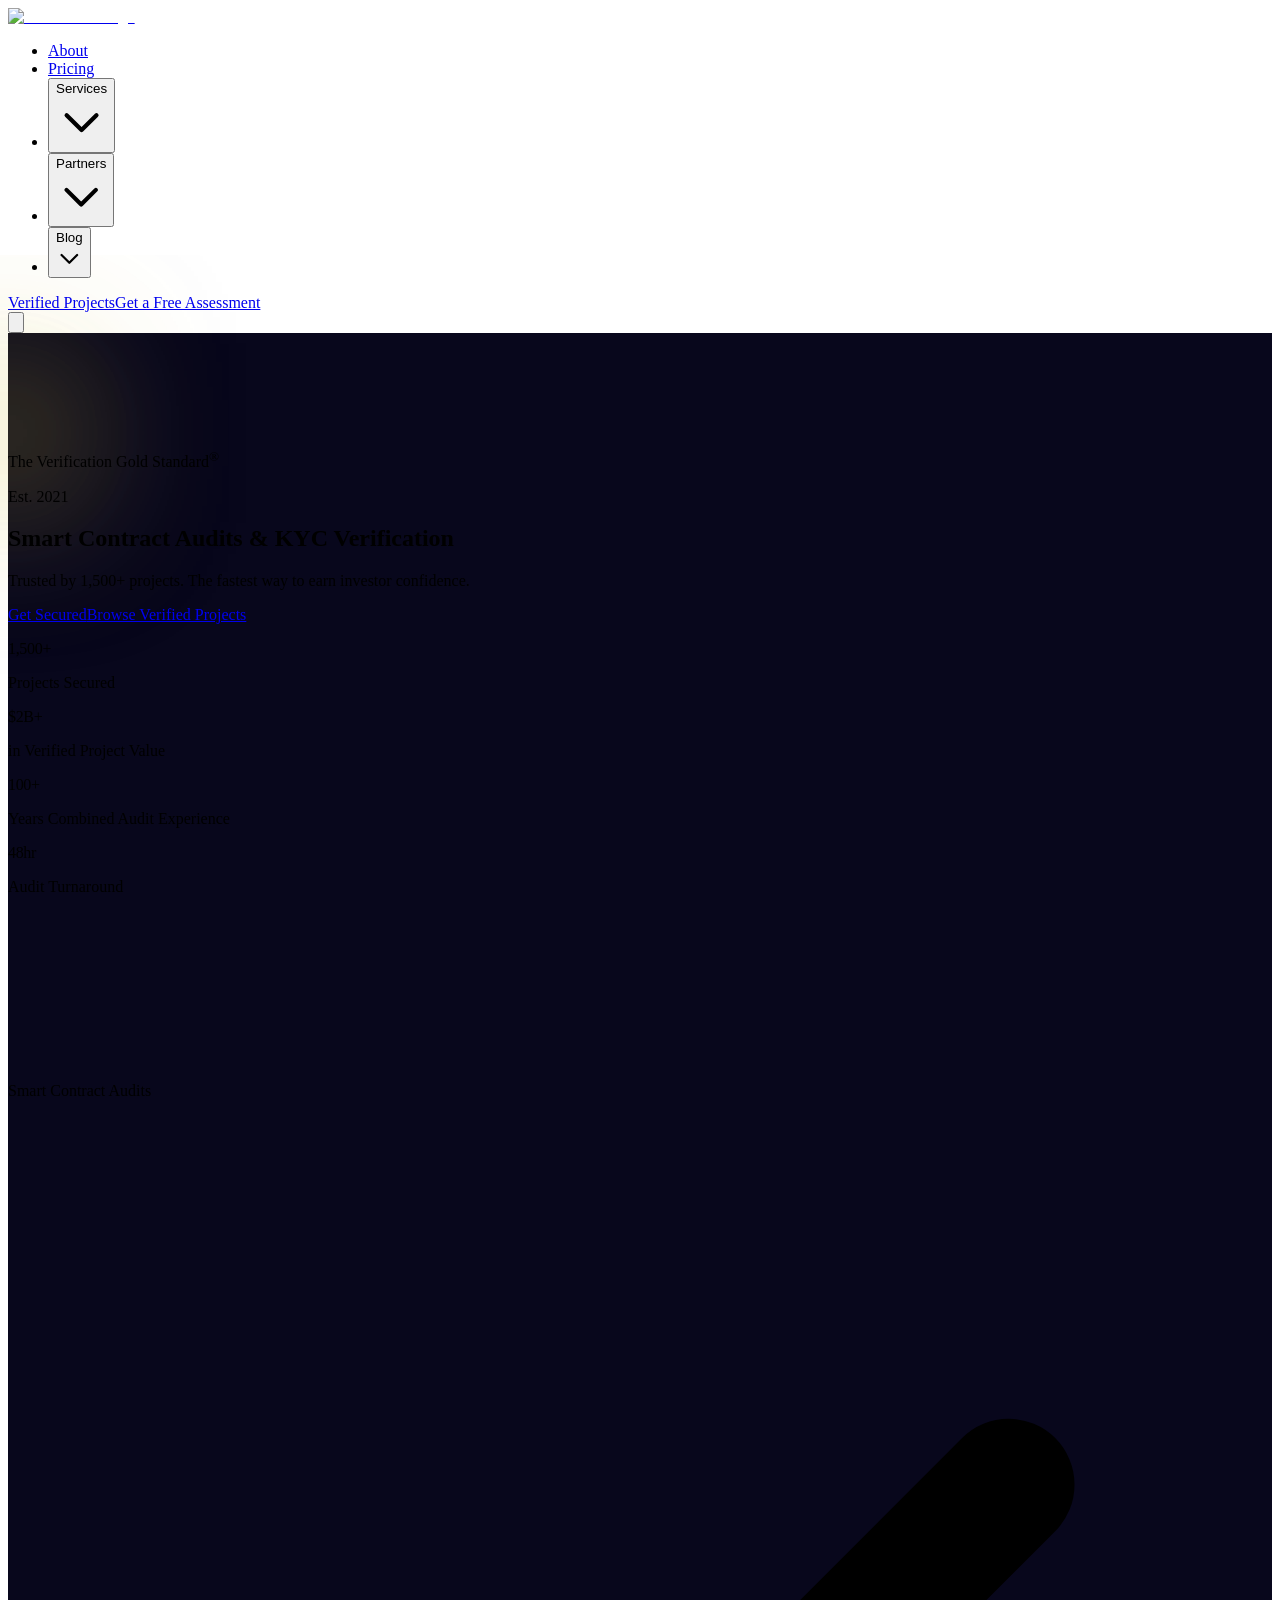
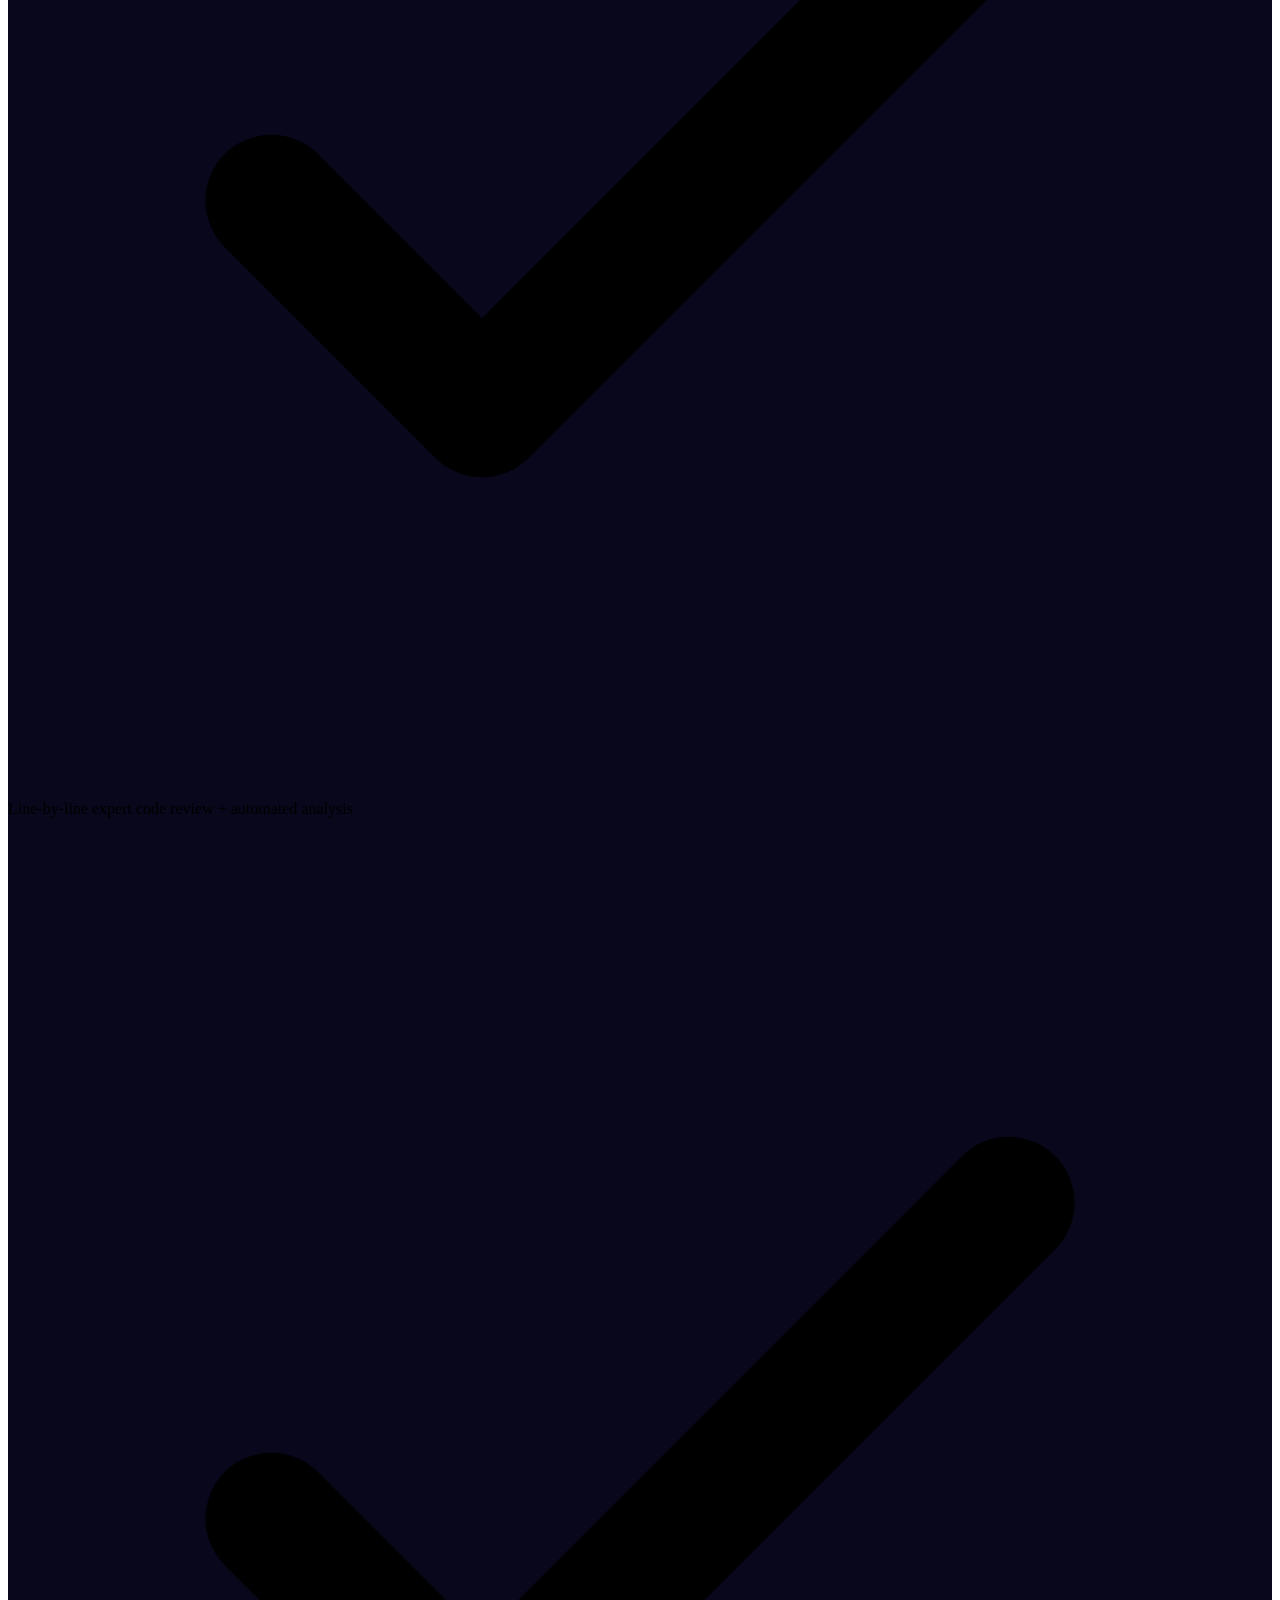
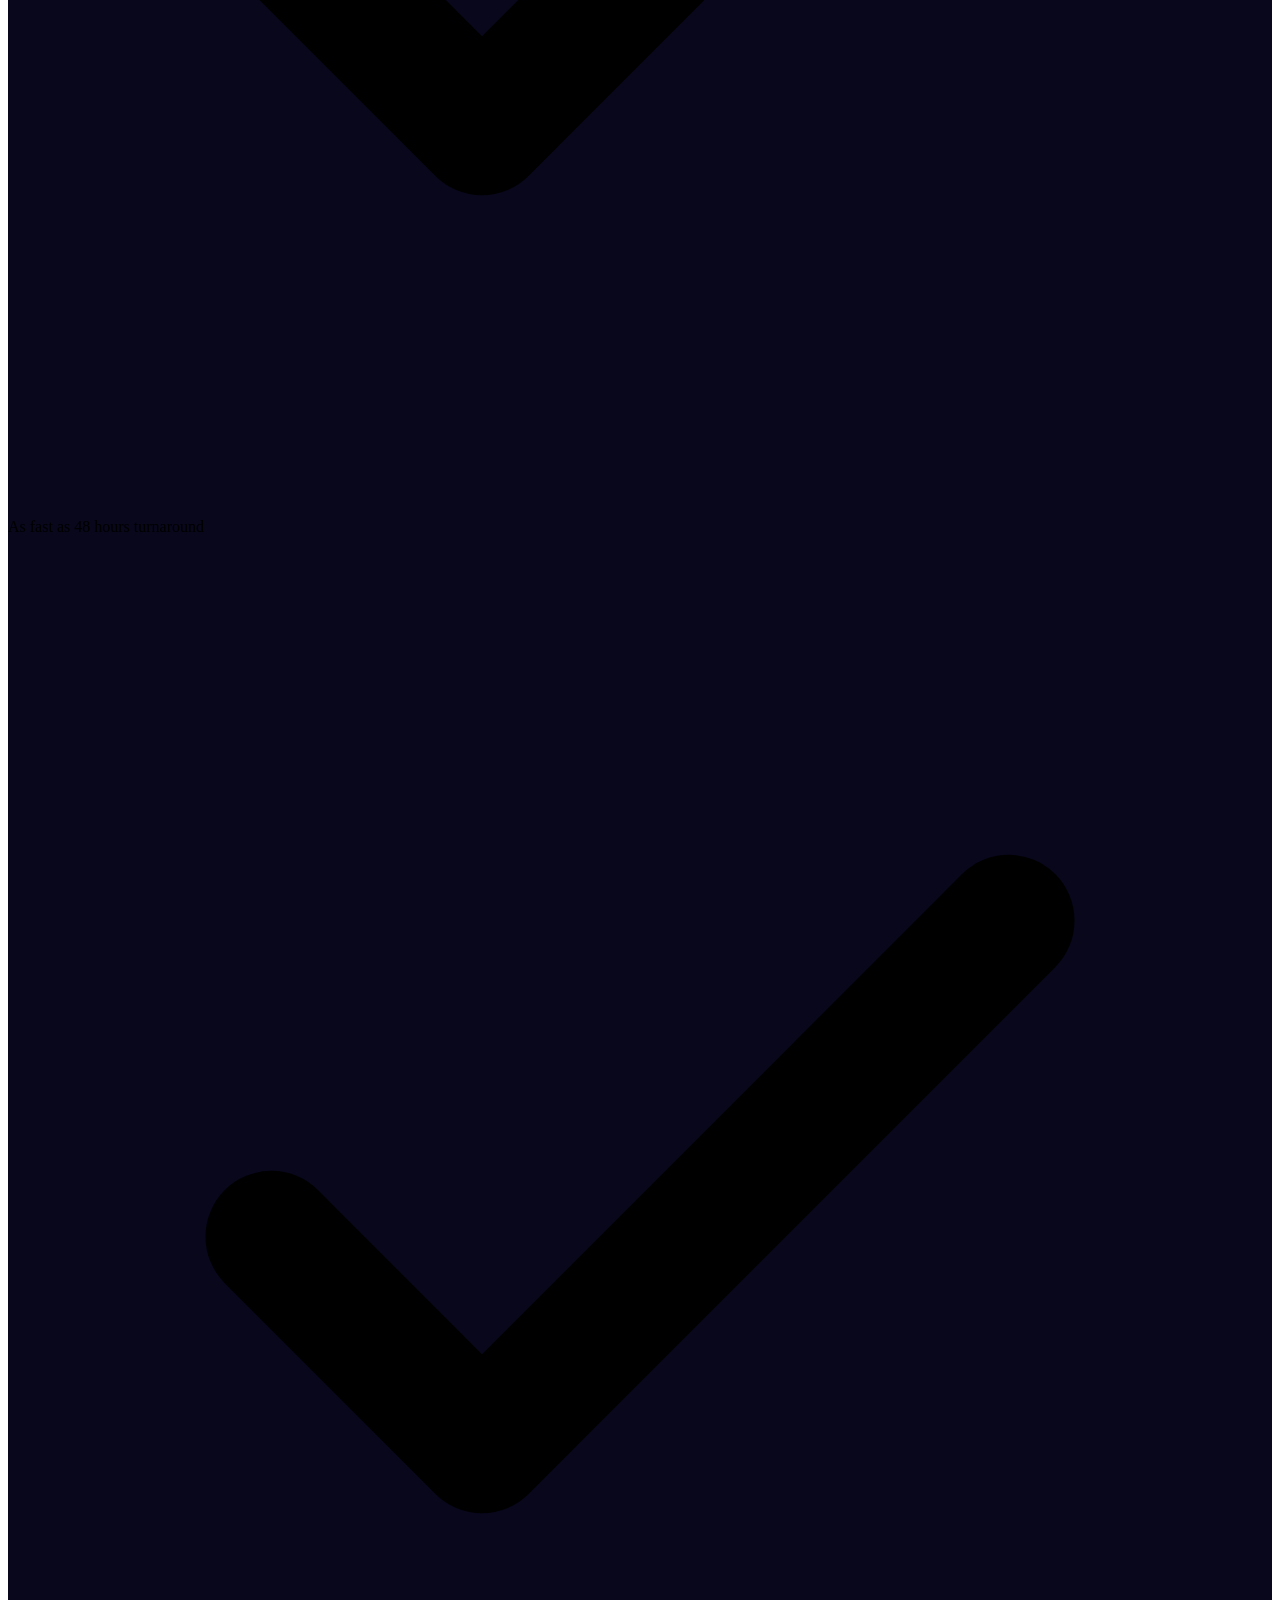
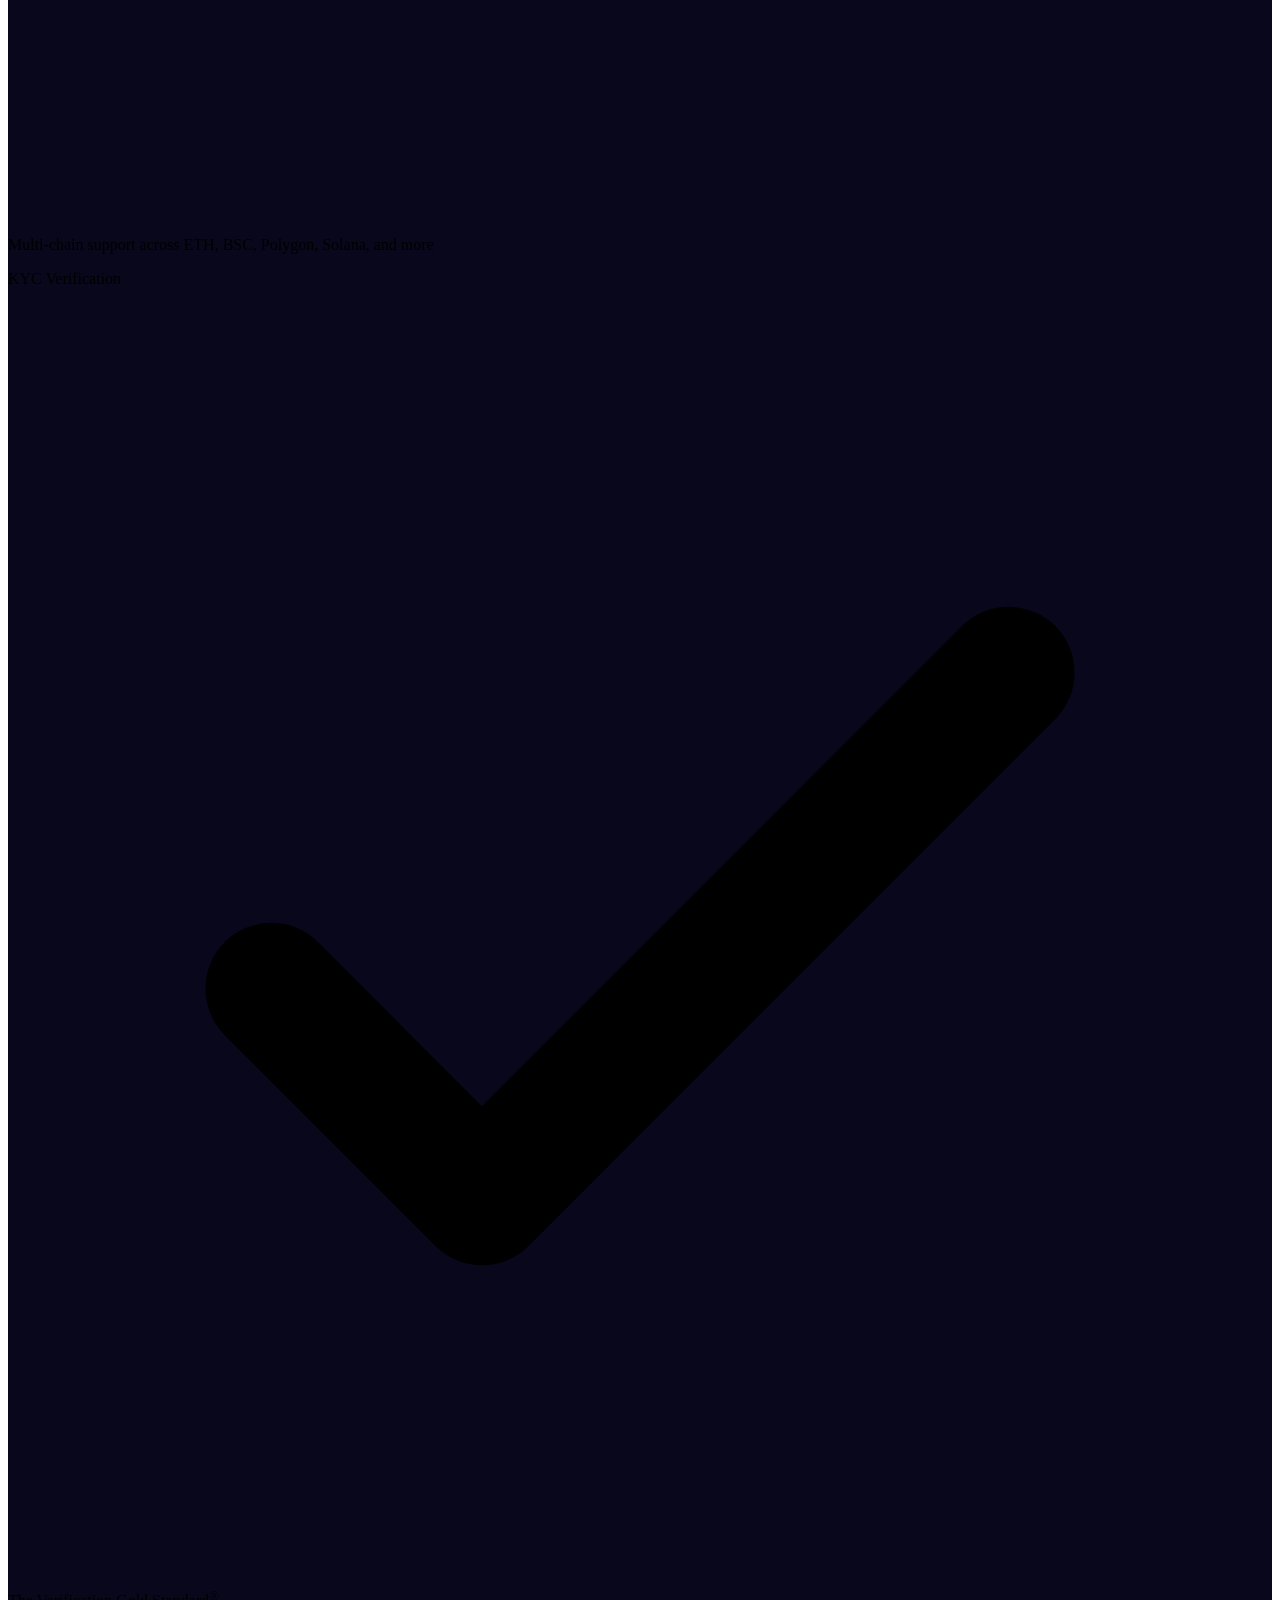
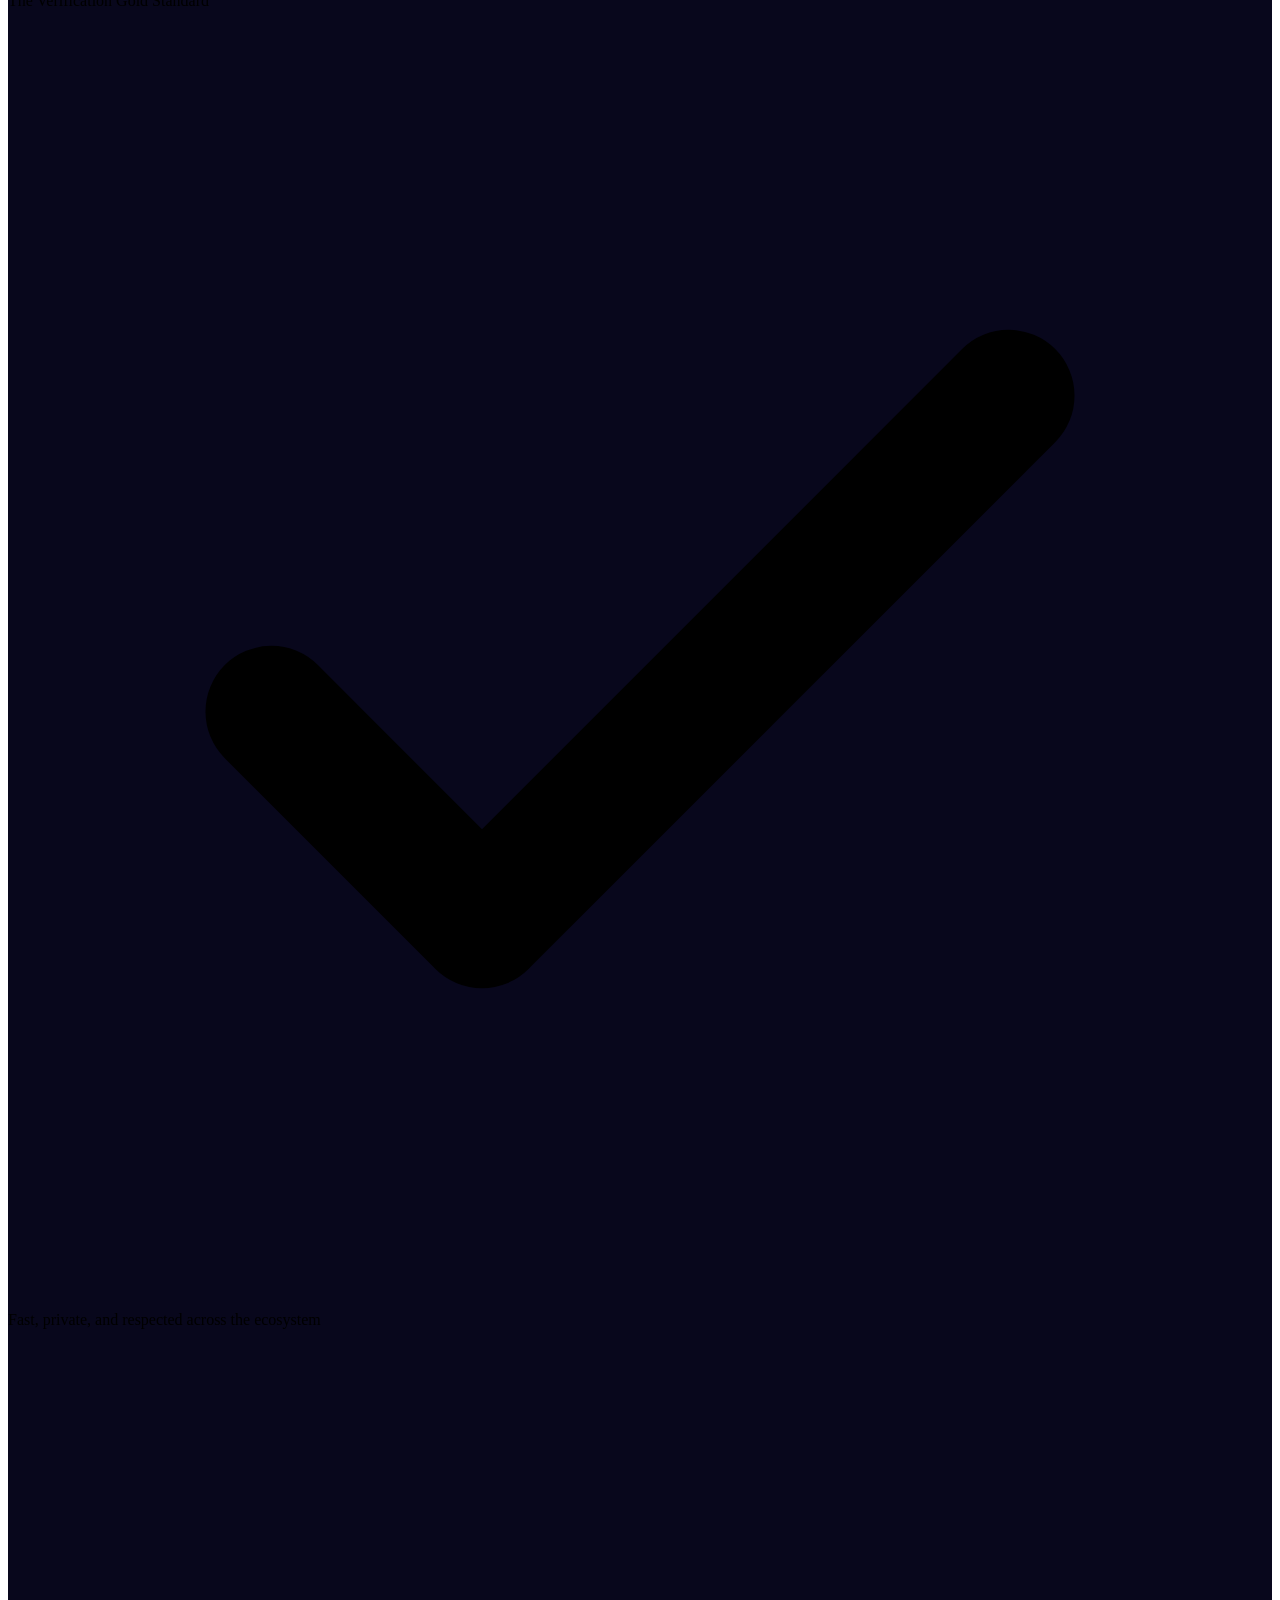
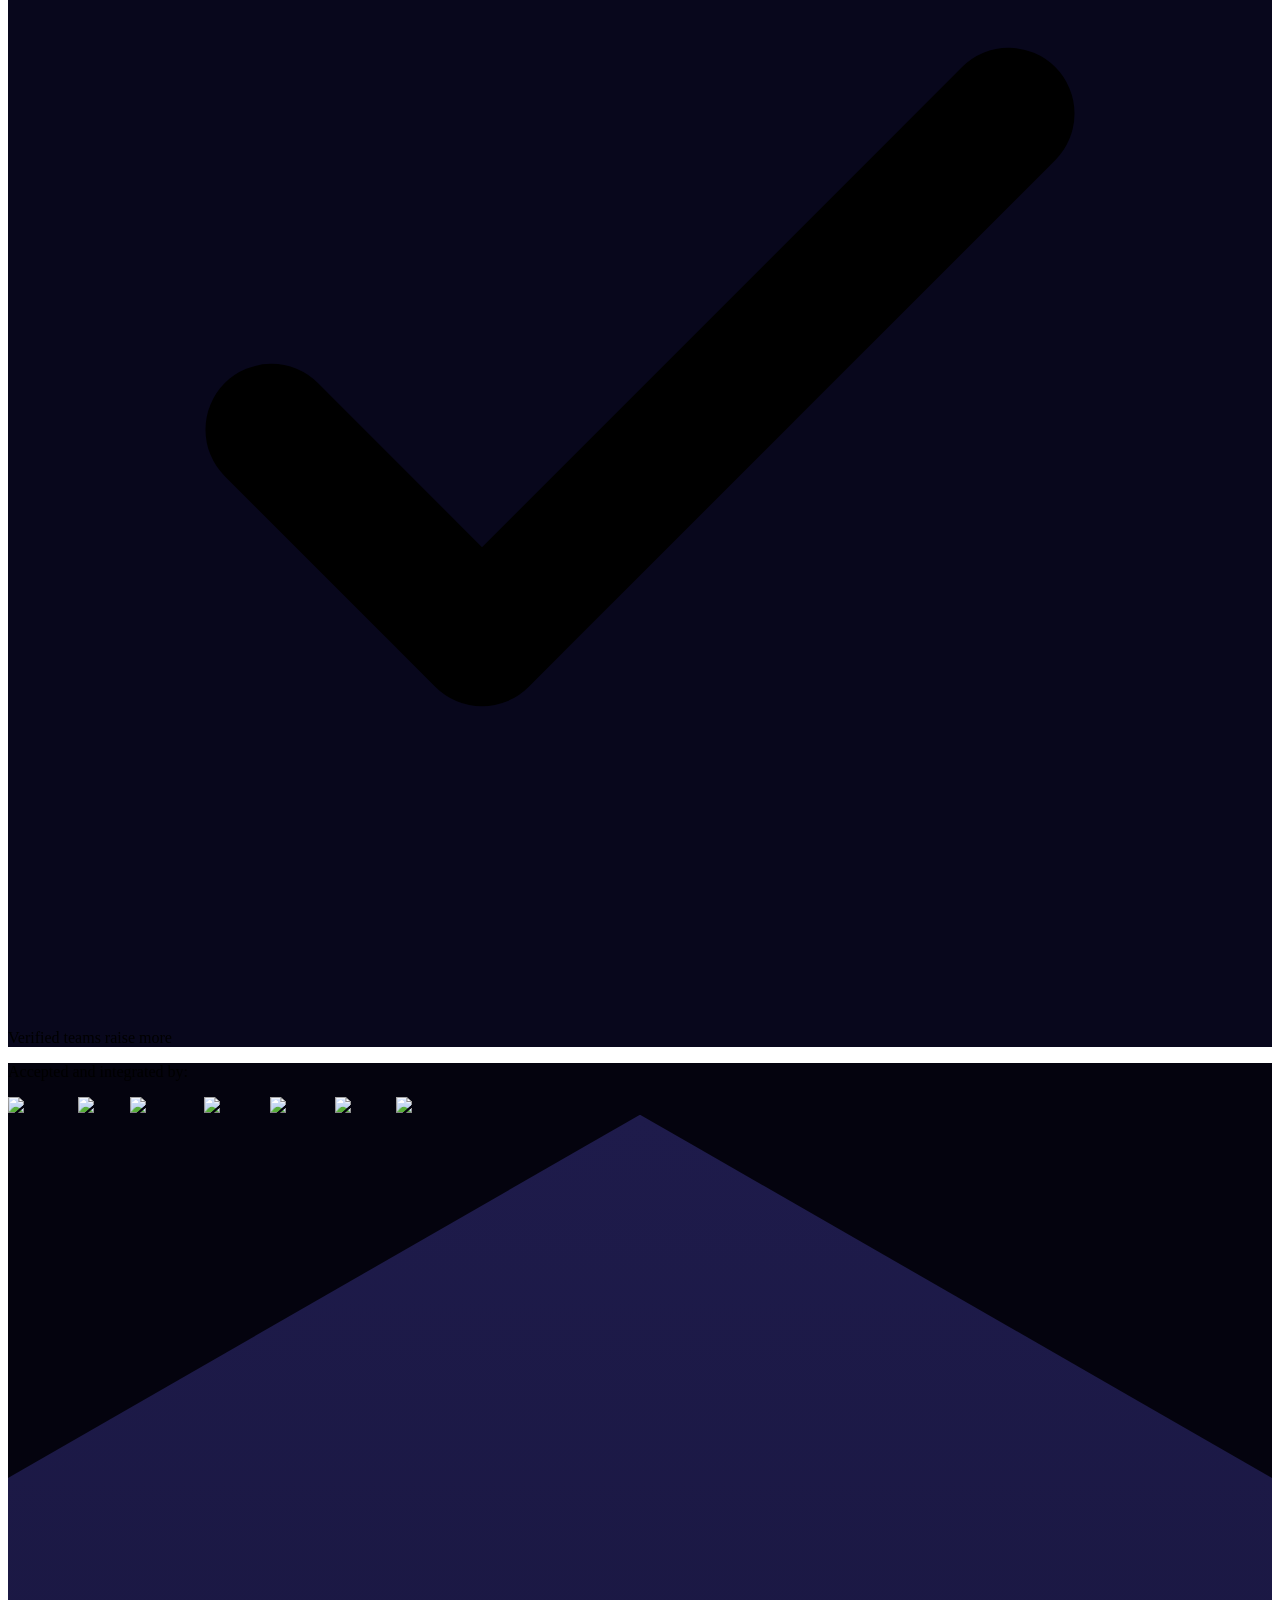
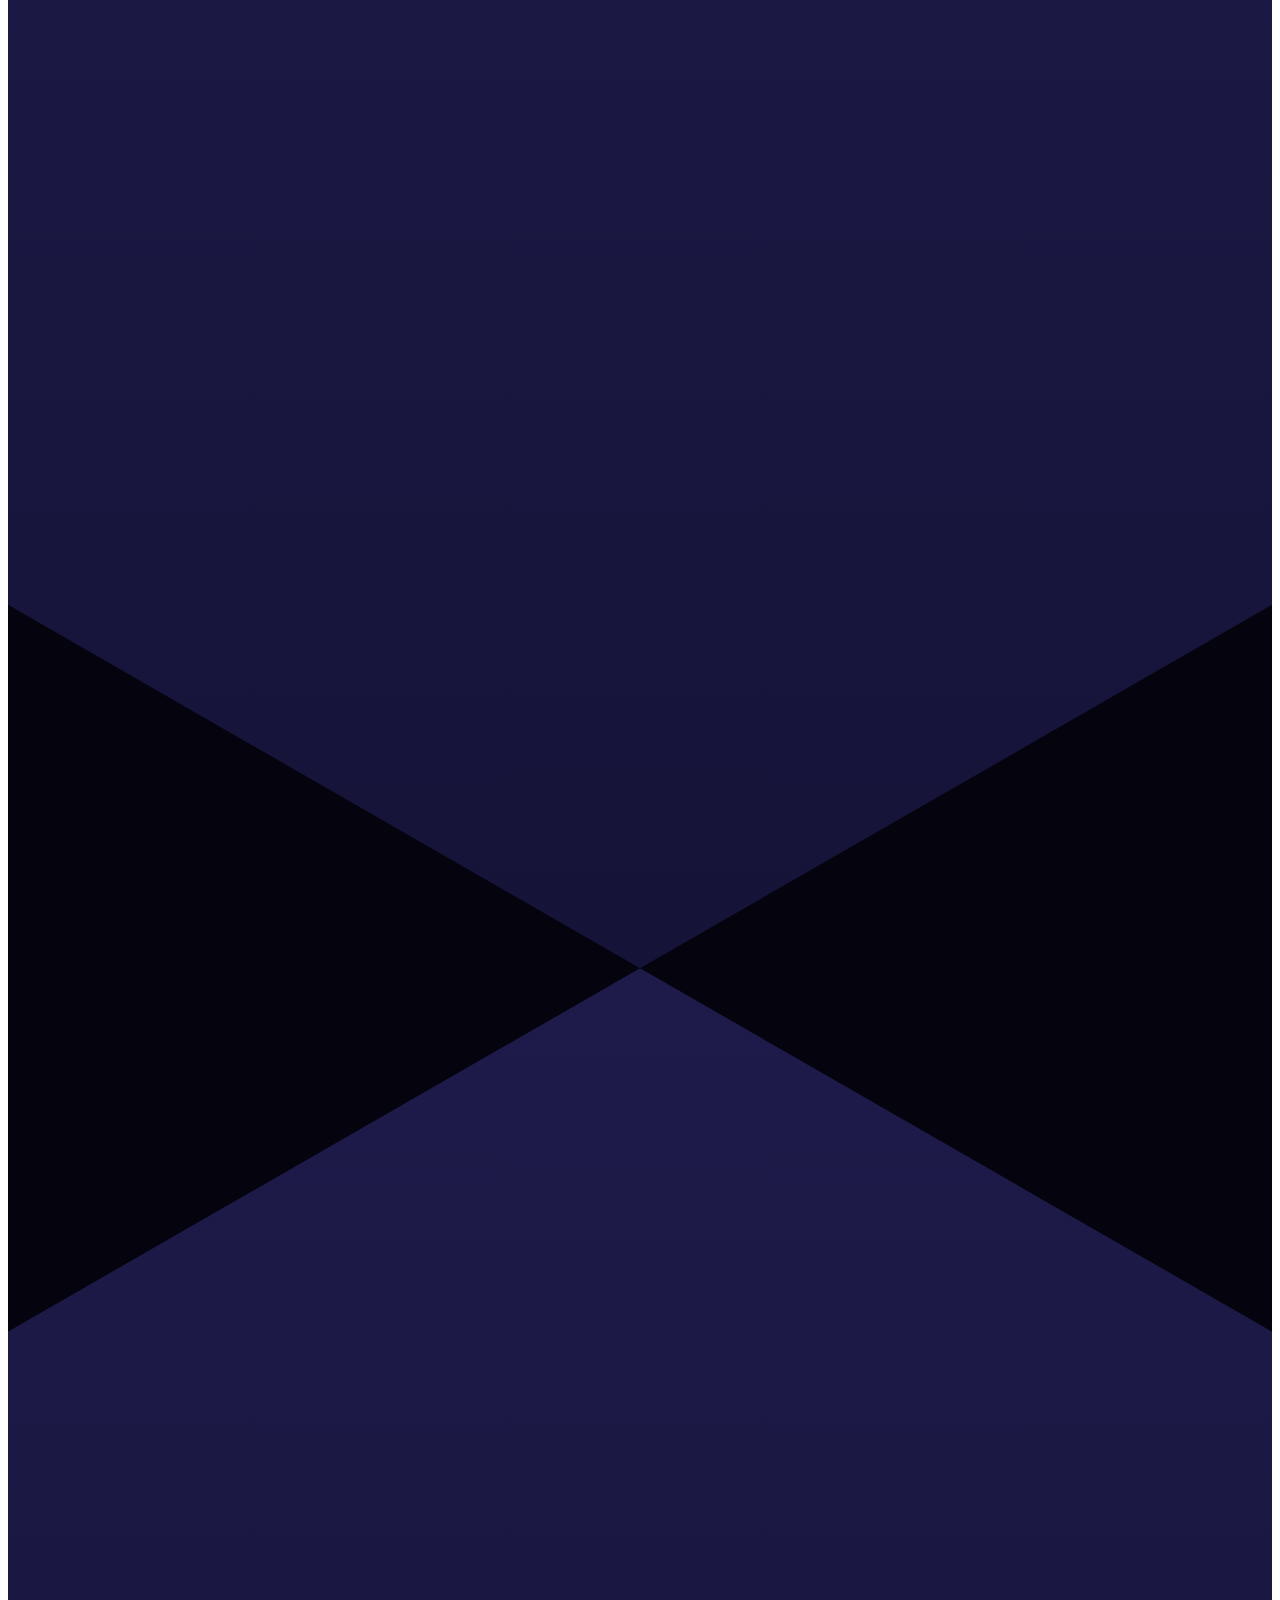
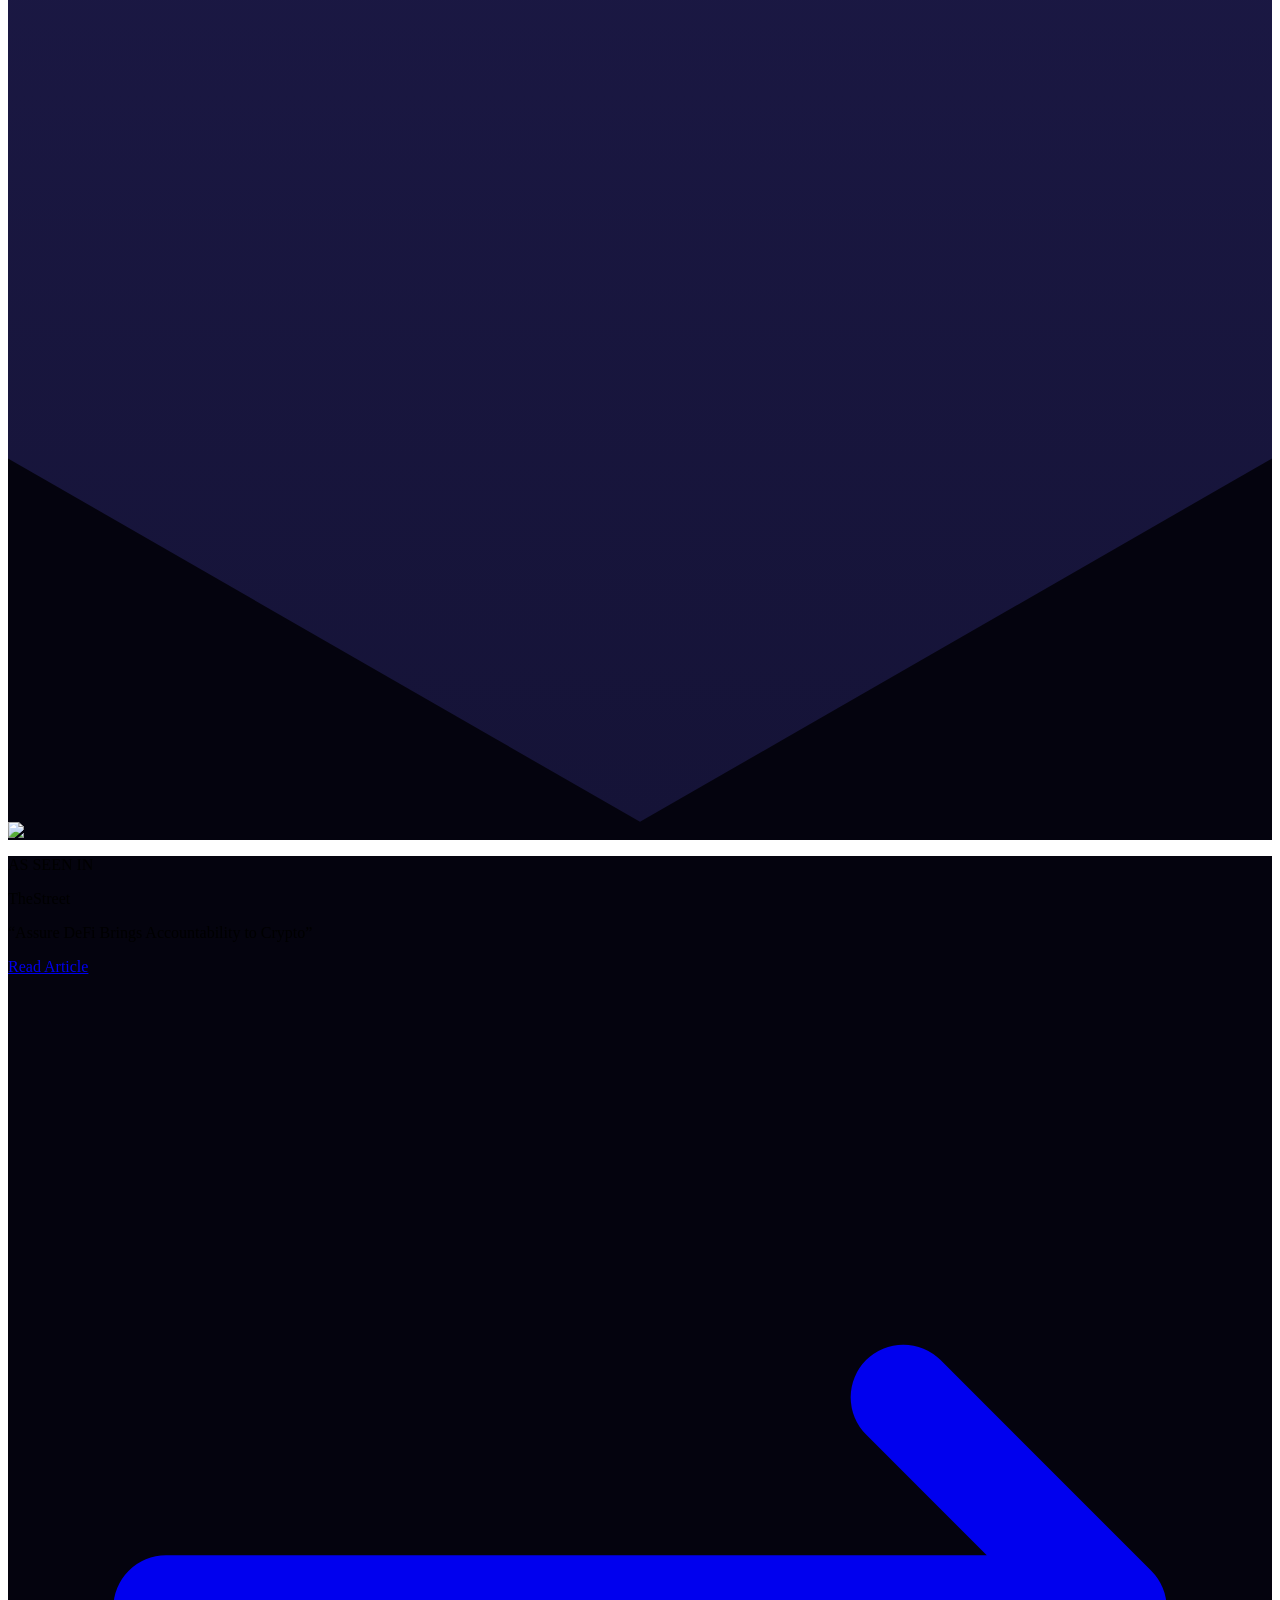
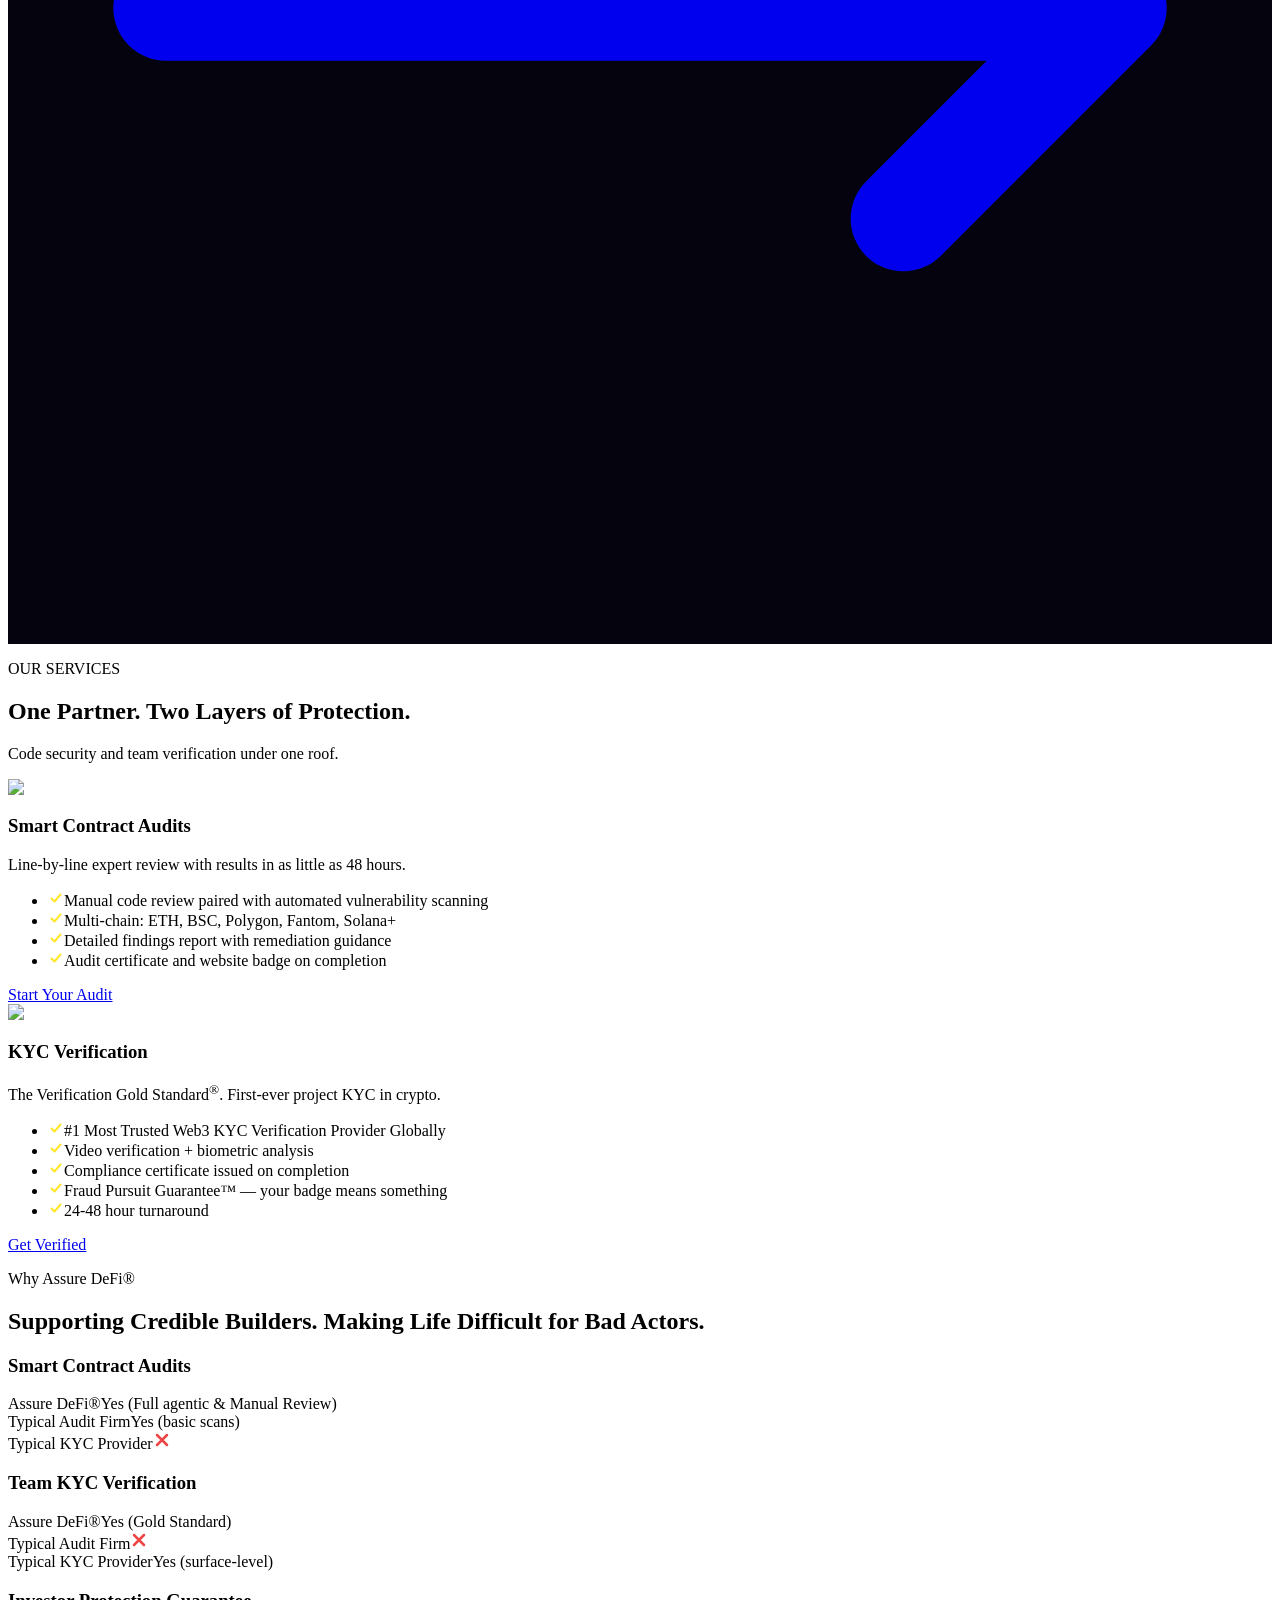
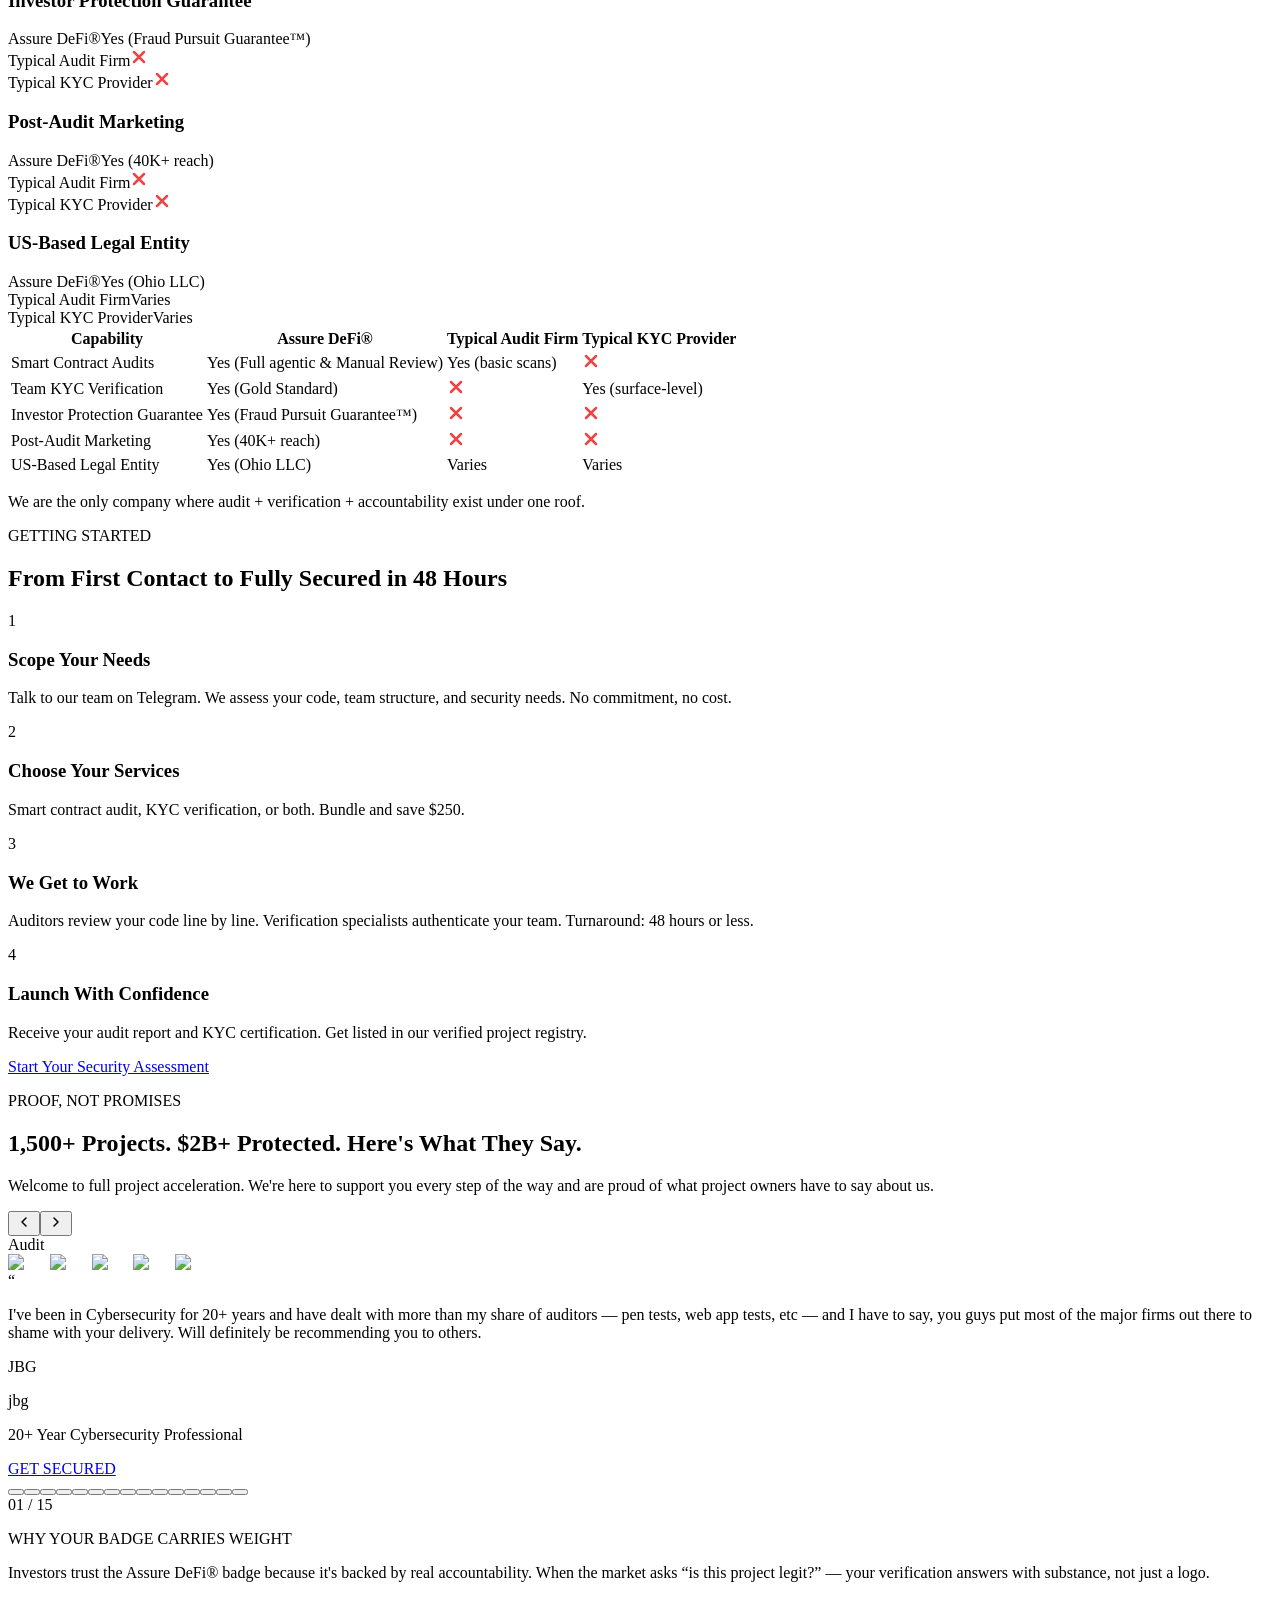
==== commit 92b199b9: "Add files via upload" ====
--- a/index.html
+++ b/index.html
@@ -1 +1 @@
-<!DOCTYPE html><html lang="en" class="dark"><head><meta charset="utf-8"><meta name="viewport" content="width=device-width, initial-scale=1"><link rel="preload" href="/_next/static/media/e4af272ccee01ff0-s.p.woff2" as="font" crossorigin="" type="font/woff2"><link rel="preload" as="image" imagesrcset="/_next/image?url=%2Fimages%2Fgoldfooterimage.png.webp&w=256&q=75&dpl=dpl_Dy9cKMs3bmV32VB2NpdpPyUfmpPJ 1x, /_next/image?url=%2Fimages%2Fgoldfooterimage.png.webp&w=384&q=75&dpl=dpl_Dy9cKMs3bmV32VB2NpdpPyUfmpPJ 2x" fetchpriority="high"><link rel="stylesheet" href="css/6a408d3a1ac7d90a.css" data-precedence="next"><link rel="preload" as="script" fetchpriority="low" href="/_next/static/chunks/webpack-f648a1574df874d3.js?dpl=dpl_Dy9cKMs3bmV32VB2NpdpPyUfmpPJ"><script src="js/fd9d1056-c73200e00989c219.js" async=""></script><script src="js/117-0bb95f51e6db44e9.js" async=""></script><script src="js/main-app-2dcde4753ea0d175.js" async=""></script><script src="js/258-7639f4ef9c841c01.js" async=""></script><script src="js/972-3f418dd00eab120b.js" async=""></script><script src="js/278-45f8e24a7ad24b81.js" async=""></script><script src="js/page-b88ad44e05b393c4.js" async=""></script><title>KYC Verification For Project Owners | Assure DeFi®</title><meta name="description" content="Build investor trust with the Verification Gold Standard®. Empower your project with Assure DeFi®."><link rel="canonical" href="https://assuredefi.com"><meta property="og:title" content="KYC Verification For Project Owners | Assure DeFi®"><meta property="og:description" content="Build investor trust with the Verification Gold Standard®. Empower your project with Assure DeFi®."><meta property="og:url" content="https://assuredefi.com"><meta property="og:site_name" content="Assure DeFi®"><meta property="og:image" content="images/Assure-brand.webp"><meta property="og:type" content="website"><meta name="twitter:card" content="summary_large_image"><meta name="twitter:title" content="KYC Verification For Project Owners | Assure DeFi®"><meta name="twitter:description" content="Build investor trust with the Verification Gold Standard®. Empower your project with Assure DeFi®."><meta name="twitter:image" content="https://assuredefi.com/images/Assure-brand.webp"><link rel="icon" href="images/favicon.png"><link rel="apple-touch-icon" href="images/favicon.png"><meta name="next-size-adjust"><script type="application/ld+json">{"@context":"https://schema.org","@type":"Organization","name":"Assure DeFi","url":"https://assuredefi.com","logo":"https://assuredefi.com/images/Assure-brand.webp","description":"The Verification Gold Standard® in crypto. KYC verification, smart contract audits, and fraud pursuit for blockchain projects.","sameAs":["https://t.me/AssureDeFi","https://t.me/assuredefisales"],"foundingDate":"2021","contactPoint":{"@type":"ContactPoint","contactType":"sales","url":"https://t.me/assuredefisales"}}</script><script type="application/ld+json">{"@context":"https://schema.org","@type":"WebSite","name":"Assure DeFi","url":"https://assuredefi.com"}</script><script src="js/polyfills-42372ed130431b0a.js" nomodule=""></script></head><body class="__variable_f367f3 font-sans"><header class="fixed top-0 left-0 right-0 z-50 bg-brand-navy/95 backdrop-blur-sm border-b border-white/5"><div class="container-main"><nav class="flex items-center justify-between h-16"><a class="flex-shrink-0" href="/"><img alt="AssureDefi Logo" fetchpriority="high" width="160" height="36" decoding="async" data-nimg="1" class="h-9 w-auto" style="color:transparent" srcset="images/image_61.jpg 1x, images/image_15.jpg 2x" src="images/image_15.jpg"></a><ul class="hidden lg:flex items-center gap-8"><li><a class="text-sm font-medium transition-colors text-gray-300 hover:text-white" href="/about">About</a></li><li><a class="text-sm font-medium transition-colors text-gray-300 hover:text-white" href="/pricing">Pricing</a></li><li class="relative"><button class="flex items-center gap-1.5 text-gray-300 hover:text-white transition-colors text-sm font-medium">Services<svg class="w-4 h-4 transition-transform" fill="none" stroke="currentColor" viewBox="0 0 24 24"><path stroke-linecap="round" stroke-linejoin="round" stroke-width="2" d="M19 9l-7 7-7-7"></path></svg></button></li><li class="relative"><button class="flex items-center gap-1.5 text-gray-300 hover:text-white transition-colors text-sm font-medium">Partners<svg class="w-4 h-4 transition-transform" fill="none" stroke="currentColor" viewBox="0 0 24 24"><path stroke-linecap="round" stroke-linejoin="round" stroke-width="2" d="M19 9l-7 7-7-7"></path></svg></button></li><li class="relative"><button class="flex items-center gap-1.5 text-gray-300 hover:text-white transition-colors text-sm font-medium">Blog<svg class="w-4 h-4 transition-transform" fill="none" stroke="currentColor" viewBox="0 0 24 24"><path stroke-linecap="round" stroke-linejoin="round" stroke-width="2" d="M19 9l-7 7-7-7"></path></svg></button></li></ul><div class="hidden lg:flex items-center gap-3"><a target="_blank" rel="noopener noreferrer" class="btn-primary py-2.5 px-5 text-xs" href="https://projects.assuredefi.com">Verified Projects</a><a target="_blank" rel="noopener noreferrer" class="btn-secondary py-2.5 px-5 text-xs" href="https://t.me/AssureDeFiSales">Get a Free Assessment</a></div><button class="lg:hidden text-white p-2" aria-label="Toggle menu"><svg class="w-6 h-6" fill="none" stroke="currentColor" viewBox="0 0 24 24"><path stroke-linecap="round" stroke-linejoin="round" stroke-width="2" d="M4 6h16M4 12h16M4 18h16"></path></svg></button></nav></div></header><main><section class="relative overflow-hidden" style="background-color:#08071c;padding-top:100px"><div class="absolute pointer-events-none" style="right:-16px;width:0px;height:50%;top:20%;box-shadow:0 0 175px 45px rgba(216, 196, 64, 0.5)"></div><div class="absolute pointer-events-none" style="left:-20px;width:0px;height:33%;top:25%;box-shadow:0 0 160px 45px rgba(216, 196, 64, 0.5)"></div><div class="container-main relative z-10"><div class="text-center mb-6"><p class="section-label text-base md:text-lg font-bold tracking-wider leading-none mb-0">The Verification Gold Standard<sup>®</sup></p><p class="section-label text-xs tracking-widest leading-none mb-4 italic">Est. 2021</p></div><h1 class="text-3xl md:text-4xl lg:text-[2.75rem] xl:text-5xl font-bold leading-[1.15] text-center text-white">Smart Contract Audits & KYC Verification</h1><p class="text-lg lg:text-xl text-gray-300 text-center mt-3 max-w-2xl mx-auto">Trusted by 1,500+ projects. The fastest way to earn investor confidence.</p><div class="flex flex-col sm:flex-row gap-4 justify-center items-center mt-8"><a class="btn-primary" href="https://t.me/AssureDeFiSale">Get Secured</a><a href="https://projects.assuredefi.com" target="_blank" rel="noopener noreferrer" class="btn-ghost">Browse Verified Projects</a></div><div class="my-10 rounded-xl px-6 py-8 lg:px-10 lg:py-10 bg-white/[0.04] backdrop-blur-md border border-white/[0.08] border-t-accent-gold/20"><div class="grid grid-cols-2 lg:grid-cols-4 gap-8 lg:gap-6"><div class="text-center lg:border-r lg:border-white/[0.08]"><p class="text-3xl lg:text-4xl font-bold mb-1.5 text-white" style="letter-spacing:-0.02em">1,500+</p><p class="text-xs lg:text-sm text-gray-400 font-medium tracking-wide">Projects Secured</p></div><div class="text-center lg:border-r lg:border-white/[0.08]"><p class="text-3xl lg:text-4xl font-bold mb-1.5 text-white" style="letter-spacing:-0.02em">$2B+</p><p class="text-xs lg:text-sm text-gray-400 font-medium tracking-wide">in Verified Project Value</p></div><div class="text-center lg:border-r lg:border-white/[0.08]"><p class="text-3xl lg:text-4xl font-bold mb-1.5 text-white" style="letter-spacing:-0.02em">100+</p><p class="text-xs lg:text-sm text-gray-400 font-medium tracking-wide">Years Combined Audit Experience</p></div><div class="text-center "><p class="text-3xl lg:text-4xl font-bold mb-1.5 text-white" style="letter-spacing:-0.02em">48hr</p><p class="text-xs lg:text-sm text-gray-400 font-medium tracking-wide">Audit Turnaround</p></div></div></div><div class="mb-10"><div class="relative rounded-xl border border-white/10 bg-black overflow-hidden shadow-2xl"><video autoplay="" muted="" loop="" playsinline="" class="w-full object-contain lg:object-cover lg:min-h-[55vh]"><source src="media/assure-defi-ad.mp4" type="video/mp4"></video></div></div><div class="grid grid-cols-1 lg:grid-cols-2 gap-6 pb-10"><div class="card flex flex-col justify-center"><p class="text-xs font-semibold tracking-[0.2em] uppercase text-accent-gold mb-4">Smart Contract Audits</p><div class="space-y-3"><div class="flex items-start gap-3"><svg class="w-5 h-5 text-accent-gold mt-0.5 shrink-0" fill="none" viewBox="0 0 24 24" stroke="currentColor" stroke-width="2.5"><path stroke-linecap="round" stroke-linejoin="round" d="M5 13l4 4L19 7"></path></svg><p class="text-base text-white">Line-by-line expert code review + automated analysis</p></div><div class="flex items-start gap-3"><svg class="w-5 h-5 text-accent-gold mt-0.5 shrink-0" fill="none" viewBox="0 0 24 24" stroke="currentColor" stroke-width="2.5"><path stroke-linecap="round" stroke-linejoin="round" d="M5 13l4 4L19 7"></path></svg><p class="text-base text-white">As fast as 48 hours turnaround</p></div><div class="flex items-start gap-3"><svg class="w-5 h-5 text-accent-gold mt-0.5 shrink-0" fill="none" viewBox="0 0 24 24" stroke="currentColor" stroke-width="2.5"><path stroke-linecap="round" stroke-linejoin="round" d="M5 13l4 4L19 7"></path></svg><p class="text-base text-white">Multi-chain support across ETH, BSC, Polygon, Solana, and more</p></div></div></div><div class="card-highlight flex flex-col justify-center"><p class="text-xs font-semibold tracking-[0.2em] uppercase text-accent-gold mb-4">KYC Verification</p><div class="space-y-3"><div class="flex items-start gap-3"><svg class="w-5 h-5 text-accent-gold mt-0.5 shrink-0" fill="none" viewBox="0 0 24 24" stroke="currentColor" stroke-width="2.5"><path stroke-linecap="round" stroke-linejoin="round" d="M5 13l4 4L19 7"></path></svg><p class="text-base text-white">The Verification Gold Standard<sup>®</sup></p></div><div class="flex items-start gap-3"><svg class="w-5 h-5 text-accent-gold mt-0.5 shrink-0" fill="none" viewBox="0 0 24 24" stroke="currentColor" stroke-width="2.5"><path stroke-linecap="round" stroke-linejoin="round" d="M5 13l4 4L19 7"></path></svg><p class="text-base text-white">Fast, private, and respected across the ecosystem</p></div><div class="flex items-start gap-3"><svg class="w-5 h-5 text-accent-gold mt-0.5 shrink-0" fill="none" viewBox="0 0 24 24" stroke="currentColor" stroke-width="2.5"><path stroke-linecap="round" stroke-linejoin="round" d="M5 13l4 4L19 7"></path></svg><p class="text-base text-white">Verified teams raise more</p></div></div></div></div></div></section><section class="relative" style="background-color:#04030e"><div class="divider-gold"></div><div class="container-main section-sm"><p class="section-label text-center mb-8">Accepted and integrated by:</p><div class="flex items-center justify-center gap-6 lg:gap-8 flex-wrap overflow-hidden"><img alt="Gempad" loading="lazy" width="160" height="64" decoding="async" data-nimg="1" class="h-16 lg:h-20 w-auto object-contain opacity-60 hover:opacity-100 transition-opacity duration-300" style="color:transparent" srcset="images/image_16.jpg 1x, images/image_1.jpg 2x" src="images/image_1.jpg"><img alt="Proof" loading="lazy" width="160" height="64" decoding="async" data-nimg="1" class="h-16 lg:h-20 w-auto object-contain opacity-60 hover:opacity-100 transition-opacity duration-300" style="color:transparent" srcset="images/image_13.jpg 1x, images/image_5.jpg 2x" src="images/image_5.jpg"><img alt="Dextools" loading="lazy" width="160" height="64" decoding="async" data-nimg="1" class="h-16 lg:h-20 w-auto object-contain opacity-60 hover:opacity-100 transition-opacity duration-300" style="color:transparent" srcset="images/image_20.jpg 1x, images/image_4.jpg 2x" src="images/image_4.jpg"><img alt="Syscoin" loading="lazy" width="160" height="64" decoding="async" data-nimg="1" class="h-16 lg:h-20 w-auto object-contain opacity-60 hover:opacity-100 transition-opacity duration-300" style="color:transparent" srcset="images/image_27.jpg 1x, images/image.jpg 2x" src="images/image.jpg"><img alt="Fantom" loading="lazy" width="160" height="64" decoding="async" data-nimg="1" class="h-16 lg:h-20 w-auto object-contain opacity-60 hover:opacity-100 transition-opacity duration-300" style="color:transparent" srcset="images/image_10.jpg 1x, images/image_8.jpg 2x" src="images/image_8.jpg"><img alt="UNCX" loading="lazy" width="160" height="64" decoding="async" data-nimg="1" class="h-16 lg:h-20 w-auto object-contain opacity-60 hover:opacity-100 transition-opacity duration-300" style="color:transparent" srcset="images/image_21.jpg 1x, images/image_6.jpg 2x" src="images/image_6.jpg"><img alt="GoPlus" loading="lazy" width="160" height="64" decoding="async" data-nimg="1" class="h-16 lg:h-20 w-auto object-contain opacity-60 hover:opacity-100 transition-opacity duration-300" style="color:transparent" srcset="images/image_12.jpg 1x, images/image_17.jpg 2x" src="images/image_17.jpg"><div class="relative flex flex-col items-center justify-center h-16 lg:h-20" style="aspect-ratio:1 / 1.15;clip-path:polygon(50% 0%, 100% 25%, 100% 75%, 50% 100%, 0% 75%, 0% 25%);background:linear-gradient(180deg, #1e1b4b 0%, #151337 100%)"><img alt="Etherscan" loading="lazy" width="80" height="80" decoding="async" data-nimg="1" class="object-contain w-[40%] h-[40%]" style="color:transparent" src="images/etherscan-logo-light.svg"><span class="text-[0.55rem] font-bold tracking-[0.15em] text-white/70 mt-1 uppercase">Etherscan</span></div><div class="relative flex flex-col items-center justify-center h-16 lg:h-20" style="aspect-ratio:1 / 1.15;clip-path:polygon(50% 0%, 100% 25%, 100% 75%, 50% 100%, 0% 75%, 0% 25%);background:linear-gradient(180deg, #1e1b4b 0%, #151337 100%)"><img alt="Binance" loading="lazy" width="80" height="80" decoding="async" data-nimg="1" class="object-contain w-[40%] h-[40%]" style="color:transparent" src="images/binance-icon.svg"><span class="text-[0.55rem] font-bold tracking-[0.15em] text-white/70 mt-1 uppercase">Binance</span></div><img alt="Quick Intel" loading="lazy" width="160" height="64" decoding="async" data-nimg="1" class="h-16 lg:h-20 w-auto object-contain opacity-60 hover:opacity-100 transition-opacity duration-300" style="color:transparent" srcset="images/image_30.jpg 1x, images/image_2.jpg 2x" src="images/image_2.jpg"></div></div><div class="divider-gold"></div></section><section class="section bg-section-bg1"><div class="container-main"><div class="text-center mb-20"><p class="section-label">OUR SERVICES</p><h2 class="section-title">One Partner. Two Layers of Protection.</h2><p class="section-subtitle mx-auto text-center mt-6">Code security and team verification under one roof.</p></div><div class="grid lg:grid-cols-2 gap-6 lg:gap-8 items-stretch max-w-4xl mx-auto"><div class="relative lg:pt-10"><div class="absolute -right-3 -top-3 lg:right-auto lg:-top-8 lg:left-1/2 lg:-translate-x-1/2 z-10 flex items-center justify-center w-14 h-14 lg:w-16 lg:h-16 rounded-full bg-black border-2 border-yellow-500/60 shadow-lg"><img alt="Assured Checkmark" loading="lazy" width="36" height="36" decoding="async" data-nimg="1" class="object-contain" style="color:transparent" srcset="images/image_51.jpg 1x, images/image_7.jpg 2x" src="images/image_7.jpg"></div><div class="card flex flex-col h-full rounded-lg overflow-visible"><h3 class="text-xl md:text-2xl font-bold text-white mb-4 leading-tight">Smart Contract Audits</h3><p class="text-gray-400 text-base mb-8 leading-relaxed">Line-by-line expert review with results in as little as 48 hours.</p><ul class="space-y-4 mb-10 flex-1"><li class="flex items-start gap-3 text-sm text-gray-300 leading-relaxed"><svg width="16" height="16" viewBox="0 0 16 16" fill="none" xmlns="http://www.w3.org/2000/svg" class="shrink-0 mt-0.5"><path d="M3.5 8.5L6.5 11.5L12.5 4.5" stroke="#ffe627" stroke-width="2" stroke-linecap="round" stroke-linejoin="round"></path></svg><span>Manual code review paired with automated vulnerability scanning</span></li><li class="flex items-start gap-3 text-sm text-gray-300 leading-relaxed"><svg width="16" height="16" viewBox="0 0 16 16" fill="none" xmlns="http://www.w3.org/2000/svg" class="shrink-0 mt-0.5"><path d="M3.5 8.5L6.5 11.5L12.5 4.5" stroke="#ffe627" stroke-width="2" stroke-linecap="round" stroke-linejoin="round"></path></svg><span>Multi-chain: ETH, BSC, Polygon, Fantom, Solana+</span></li><li class="flex items-start gap-3 text-sm text-gray-300 leading-relaxed"><svg width="16" height="16" viewBox="0 0 16 16" fill="none" xmlns="http://www.w3.org/2000/svg" class="shrink-0 mt-0.5"><path d="M3.5 8.5L6.5 11.5L12.5 4.5" stroke="#ffe627" stroke-width="2" stroke-linecap="round" stroke-linejoin="round"></path></svg><span>Detailed findings report with remediation guidance</span></li><li class="flex items-start gap-3 text-sm text-gray-300 leading-relaxed"><svg width="16" height="16" viewBox="0 0 16 16" fill="none" xmlns="http://www.w3.org/2000/svg" class="shrink-0 mt-0.5"><path d="M3.5 8.5L6.5 11.5L12.5 4.5" stroke="#ffe627" stroke-width="2" stroke-linecap="round" stroke-linejoin="round"></path></svg><span>Audit certificate and website badge on completion</span></li></ul><a class="btn-primary mt-auto text-base whitespace-nowrap" href="https://t.me/AssureDeFiSale">Start Your Audit</a></div></div><div class="relative lg:pt-10"><div class="absolute -right-3 -top-3 lg:right-auto lg:-top-8 lg:left-1/2 lg:-translate-x-1/2 z-10 flex items-center justify-center w-14 h-14 lg:w-16 lg:h-16 rounded-full bg-black border-2 border-yellow-500/60 shadow-lg"><img alt="Verified Seal" loading="lazy" width="36" height="36" decoding="async" data-nimg="1" class="object-contain" style="color:transparent" srcset="images/image_44.jpg 1x, images/image_3.jpg 2x" src="images/image_3.jpg"></div><div class="card flex flex-col h-full rounded-lg overflow-visible"><h3 class="text-xl md:text-2xl font-bold text-white mb-4 leading-tight">KYC Verification</h3><p class="text-gray-400 text-base mb-8 leading-relaxed">The Verification Gold Standard<sup>®</sup>. First-ever project KYC in crypto.</p><ul class="space-y-4 mb-10 flex-1"><li class="flex items-start gap-3 text-sm text-gray-300 leading-relaxed"><svg width="16" height="16" viewBox="0 0 16 16" fill="none" xmlns="http://www.w3.org/2000/svg" class="shrink-0 mt-0.5"><path d="M3.5 8.5L6.5 11.5L12.5 4.5" stroke="#ffe627" stroke-width="2" stroke-linecap="round" stroke-linejoin="round"></path></svg><span>#1 Most Trusted Web3 KYC Verification Provider Globally</span></li><li class="flex items-start gap-3 text-sm text-gray-300 leading-relaxed"><svg width="16" height="16" viewBox="0 0 16 16" fill="none" xmlns="http://www.w3.org/2000/svg" class="shrink-0 mt-0.5"><path d="M3.5 8.5L6.5 11.5L12.5 4.5" stroke="#ffe627" stroke-width="2" stroke-linecap="round" stroke-linejoin="round"></path></svg><span>Video verification + biometric analysis</span></li><li class="flex items-start gap-3 text-sm text-gray-300 leading-relaxed"><svg width="16" height="16" viewBox="0 0 16 16" fill="none" xmlns="http://www.w3.org/2000/svg" class="shrink-0 mt-0.5"><path d="M3.5 8.5L6.5 11.5L12.5 4.5" stroke="#ffe627" stroke-width="2" stroke-linecap="round" stroke-linejoin="round"></path></svg><span>Compliance certificate issued on completion</span></li><li class="flex items-start gap-3 text-sm text-gray-300 leading-relaxed"><svg width="16" height="16" viewBox="0 0 16 16" fill="none" xmlns="http://www.w3.org/2000/svg" class="shrink-0 mt-0.5"><path d="M3.5 8.5L6.5 11.5L12.5 4.5" stroke="#ffe627" stroke-width="2" stroke-linecap="round" stroke-linejoin="round"></path></svg><span>Fraud Pursuit Guarantee™ — your badge means something</span></li><li class="flex items-start gap-3 text-sm text-gray-300 leading-relaxed"><svg width="16" height="16" viewBox="0 0 16 16" fill="none" xmlns="http://www.w3.org/2000/svg" class="shrink-0 mt-0.5"><path d="M3.5 8.5L6.5 11.5L12.5 4.5" stroke="#ffe627" stroke-width="2" stroke-linecap="round" stroke-linejoin="round"></path></svg><span>24-48 hour turnaround</span></li></ul><a class="btn-primary mt-auto text-base whitespace-nowrap" href="https://t.me/AssureDeFiSale">Get Verified</a></div></div></div></div></section><section class="bg-[#050411] section"><div class="container-main"><div class="text-center mb-16 lg:mb-20"><p class="section-label">Why Assure DeFi®</p><h2 class="section-title max-w-4xl mx-auto">Supporting Credible Builders. Making Life Difficult for Bad Actors.</h2></div><div class="flex flex-col gap-4 md:hidden"><div class="rounded-xl border border-white/10 bg-white/[0.02] overflow-hidden"><div class="px-5 py-4 border-b border-white/10 bg-white/5"><h3 class="text-white font-semibold text-base">Smart Contract Audits</h3></div><div class="divide-y divide-white/5"><div class="flex items-center justify-between px-5 py-3.5"><span class="text-xs font-bold uppercase tracking-[0.15em] text-accent-gold">Assure DeFi®</span><span class="text-sm font-semibold text-right max-w-[55%] text-accent-gold">Yes (Full agentic & Manual Review)</span></div><div class="flex items-center justify-between px-5 py-3.5"><span class="text-xs font-medium uppercase tracking-[0.1em] text-gray-500">Typical Audit Firm</span><span class="text-gray-400">Yes (basic scans)</span></div><div class="flex items-center justify-between px-5 py-3.5"><span class="text-xs font-medium uppercase tracking-[0.1em] text-gray-500">Typical KYC Provider</span><span class="flex items-center gap-2 text-red-500 font-bold"><svg width="18" height="18" viewBox="0 0 18 18" fill="none" xmlns="http://www.w3.org/2000/svg" class="inline-block"><path d="M4 4L14 14M14 4L4 14" stroke="#ef4444" stroke-width="2.5" stroke-linecap="round" stroke-linejoin="round"></path></svg></span></div></div></div><div class="rounded-xl border border-white/10 bg-white/[0.02] overflow-hidden"><div class="px-5 py-4 border-b border-white/10 bg-white/5"><h3 class="text-white font-semibold text-base">Team KYC Verification</h3></div><div class="divide-y divide-white/5"><div class="flex items-center justify-between px-5 py-3.5"><span class="text-xs font-bold uppercase tracking-[0.15em] text-accent-gold">Assure DeFi®</span><span class="text-sm font-semibold text-right max-w-[55%] text-accent-gold">Yes (Gold Standard)</span></div><div class="flex items-center justify-between px-5 py-3.5"><span class="text-xs font-medium uppercase tracking-[0.1em] text-gray-500">Typical Audit Firm</span><span class="flex items-center gap-2 text-red-500 font-bold"><svg width="18" height="18" viewBox="0 0 18 18" fill="none" xmlns="http://www.w3.org/2000/svg" class="inline-block"><path d="M4 4L14 14M14 4L4 14" stroke="#ef4444" stroke-width="2.5" stroke-linecap="round" stroke-linejoin="round"></path></svg></span></div><div class="flex items-center justify-between px-5 py-3.5"><span class="text-xs font-medium uppercase tracking-[0.1em] text-gray-500">Typical KYC Provider</span><span class="text-gray-400">Yes (surface-level)</span></div></div></div><div class="rounded-xl border border-white/10 bg-white/[0.02] overflow-hidden"><div class="px-5 py-4 border-b border-white/10 bg-white/5"><h3 class="text-white font-semibold text-base">Investor Protection Guarantee</h3></div><div class="divide-y divide-white/5"><div class="flex items-center justify-between px-5 py-3.5"><span class="text-xs font-bold uppercase tracking-[0.15em] text-accent-gold">Assure DeFi®</span><span class="text-sm font-semibold text-right max-w-[55%] text-accent-gold">Yes (Fraud Pursuit Guarantee™)</span></div><div class="flex items-center justify-between px-5 py-3.5"><span class="text-xs font-medium uppercase tracking-[0.1em] text-gray-500">Typical Audit Firm</span><span class="flex items-center gap-2 text-red-500 font-bold"><svg width="18" height="18" viewBox="0 0 18 18" fill="none" xmlns="http://www.w3.org/2000/svg" class="inline-block"><path d="M4 4L14 14M14 4L4 14" stroke="#ef4444" stroke-width="2.5" stroke-linecap="round" stroke-linejoin="round"></path></svg></span></div><div class="flex items-center justify-between px-5 py-3.5"><span class="text-xs font-medium uppercase tracking-[0.1em] text-gray-500">Typical KYC Provider</span><span class="flex items-center gap-2 text-red-500 font-bold"><svg width="18" height="18" viewBox="0 0 18 18" fill="none" xmlns="http://www.w3.org/2000/svg" class="inline-block"><path d="M4 4L14 14M14 4L4 14" stroke="#ef4444" stroke-width="2.5" stroke-linecap="round" stroke-linejoin="round"></path></svg></span></div></div></div><div class="rounded-xl border border-white/10 bg-white/[0.02] overflow-hidden"><div class="px-5 py-4 border-b border-white/10 bg-white/5"><h3 class="text-white font-semibold text-base">Post-Audit Marketing</h3></div><div class="divide-y divide-white/5"><div class="flex items-center justify-between px-5 py-3.5"><span class="text-xs font-bold uppercase tracking-[0.15em] text-accent-gold">Assure DeFi®</span><span class="text-sm font-semibold text-right max-w-[55%] text-accent-gold">Yes (40K+ reach)</span></div><div class="flex items-center justify-between px-5 py-3.5"><span class="text-xs font-medium uppercase tracking-[0.1em] text-gray-500">Typical Audit Firm</span><span class="flex items-center gap-2 text-red-500 font-bold"><svg width="18" height="18" viewBox="0 0 18 18" fill="none" xmlns="http://www.w3.org/2000/svg" class="inline-block"><path d="M4 4L14 14M14 4L4 14" stroke="#ef4444" stroke-width="2.5" stroke-linecap="round" stroke-linejoin="round"></path></svg></span></div><div class="flex items-center justify-between px-5 py-3.5"><span class="text-xs font-medium uppercase tracking-[0.1em] text-gray-500">Typical KYC Provider</span><span class="flex items-center gap-2 text-red-500 font-bold"><svg width="18" height="18" viewBox="0 0 18 18" fill="none" xmlns="http://www.w3.org/2000/svg" class="inline-block"><path d="M4 4L14 14M14 4L4 14" stroke="#ef4444" stroke-width="2.5" stroke-linecap="round" stroke-linejoin="round"></path></svg></span></div></div></div><div class="rounded-xl border border-white/10 bg-white/[0.02] overflow-hidden"><div class="px-5 py-4 border-b border-white/10 bg-white/5"><h3 class="text-white font-semibold text-base">US-Based Legal Entity</h3></div><div class="divide-y divide-white/5"><div class="flex items-center justify-between px-5 py-3.5"><span class="text-xs font-bold uppercase tracking-[0.15em] text-accent-gold">Assure DeFi®</span><span class="text-sm font-semibold text-right max-w-[55%] text-accent-gold">Yes (Ohio LLC)</span></div><div class="flex items-center justify-between px-5 py-3.5"><span class="text-xs font-medium uppercase tracking-[0.1em] text-gray-500">Typical Audit Firm</span><span class="text-gray-500">Varies</span></div><div class="flex items-center justify-between px-5 py-3.5"><span class="text-xs font-medium uppercase tracking-[0.1em] text-gray-500">Typical KYC Provider</span><span class="text-gray-500">Varies</span></div></div></div></div><div class="hidden md:block overflow-x-auto rounded-xl border border-white/10 shadow-2xl"><table class="w-full text-left"><thead><tr class="bg-white/5 border-b-2 border-accent-gold/30"><th class="px-8 py-6 text-xs font-bold uppercase tracking-[0.2em] text-gray-400">Capability</th><th class="px-8 py-6 text-xs font-bold uppercase tracking-[0.2em] text-accent-gold">Assure DeFi®</th><th class="px-8 py-6 text-xs font-bold uppercase tracking-[0.2em] text-gray-400">Typical Audit Firm</th><th class="px-8 py-6 text-xs font-bold uppercase tracking-[0.2em] text-gray-400">Typical KYC Provider</th></tr></thead><tbody><tr class="border-b border-white/5 hover:bg-white/[0.03] transition-all duration-300 bg-white/[0.01]"><td class="px-8 py-5 text-white font-semibold">Smart Contract Audits</td><td class="px-8 py-5 font-semibold text-accent-gold">Yes (Full agentic & Manual Review)</td><td class="px-8 py-5"><span class="text-gray-400">Yes (basic scans)</span></td><td class="px-8 py-5"><span class="flex items-center gap-2 text-red-500 font-bold"><svg width="18" height="18" viewBox="0 0 18 18" fill="none" xmlns="http://www.w3.org/2000/svg" class="inline-block"><path d="M4 4L14 14M14 4L4 14" stroke="#ef4444" stroke-width="2.5" stroke-linecap="round" stroke-linejoin="round"></path></svg></span></td></tr><tr class="border-b border-white/5 hover:bg-white/[0.03] transition-all duration-300 "><td class="px-8 py-5 text-white font-semibold">Team KYC Verification</td><td class="px-8 py-5 font-semibold text-accent-gold">Yes (Gold Standard)</td><td class="px-8 py-5"><span class="flex items-center gap-2 text-red-500 font-bold"><svg width="18" height="18" viewBox="0 0 18 18" fill="none" xmlns="http://www.w3.org/2000/svg" class="inline-block"><path d="M4 4L14 14M14 4L4 14" stroke="#ef4444" stroke-width="2.5" stroke-linecap="round" stroke-linejoin="round"></path></svg></span></td><td class="px-8 py-5"><span class="text-gray-400">Yes (surface-level)</span></td></tr><tr class="border-b border-white/5 hover:bg-white/[0.03] transition-all duration-300 bg-white/[0.01]"><td class="px-8 py-5 text-white font-semibold">Investor Protection Guarantee</td><td class="px-8 py-5 font-semibold text-accent-gold">Yes (Fraud Pursuit Guarantee™)</td><td class="px-8 py-5"><span class="flex items-center gap-2 text-red-500 font-bold"><svg width="18" height="18" viewBox="0 0 18 18" fill="none" xmlns="http://www.w3.org/2000/svg" class="inline-block"><path d="M4 4L14 14M14 4L4 14" stroke="#ef4444" stroke-width="2.5" stroke-linecap="round" stroke-linejoin="round"></path></svg></span></td><td class="px-8 py-5"><span class="flex items-center gap-2 text-red-500 font-bold"><svg width="18" height="18" viewBox="0 0 18 18" fill="none" xmlns="http://www.w3.org/2000/svg" class="inline-block"><path d="M4 4L14 14M14 4L4 14" stroke="#ef4444" stroke-width="2.5" stroke-linecap="round" stroke-linejoin="round"></path></svg></span></td></tr><tr class="border-b border-white/5 hover:bg-white/[0.03] transition-all duration-300 "><td class="px-8 py-5 text-white font-semibold">Post-Audit Marketing</td><td class="px-8 py-5 font-semibold text-accent-gold">Yes (40K+ reach)</td><td class="px-8 py-5"><span class="flex items-center gap-2 text-red-500 font-bold"><svg width="18" height="18" viewBox="0 0 18 18" fill="none" xmlns="http://www.w3.org/2000/svg" class="inline-block"><path d="M4 4L14 14M14 4L4 14" stroke="#ef4444" stroke-width="2.5" stroke-linecap="round" stroke-linejoin="round"></path></svg></span></td><td class="px-8 py-5"><span class="flex items-center gap-2 text-red-500 font-bold"><svg width="18" height="18" viewBox="0 0 18 18" fill="none" xmlns="http://www.w3.org/2000/svg" class="inline-block"><path d="M4 4L14 14M14 4L4 14" stroke="#ef4444" stroke-width="2.5" stroke-linecap="round" stroke-linejoin="round"></path></svg></span></td></tr><tr class="border-b border-white/5 hover:bg-white/[0.03] transition-all duration-300 bg-white/[0.01]"><td class="px-8 py-5 text-white font-semibold">US-Based Legal Entity</td><td class="px-8 py-5 font-semibold text-accent-gold">Yes (Ohio LLC)</td><td class="px-8 py-5"><span class="text-gray-500">Varies</span></td><td class="px-8 py-5"><span class="text-gray-500">Varies</span></td></tr></tbody></table></div><p class="mt-12 lg:mt-16 text-center text-white text-lg lg:text-xl italic font-medium max-w-none mx-auto px-4">We are the only company where audit + verification + accountability exist under one roof.</p></div></section><section class="section bg-[#090822]"><div class="container-main"><div class="text-center mb-20"><p class="section-label">GETTING STARTED</p><h2 class="section-title">From First Contact to Fully Secured in 48 Hours</h2></div><div class="relative"><div class="hidden lg:block absolute top-6 left-[calc(12.5%+24px)] right-[calc(12.5%+24px)] h-[3px] bg-gradient-to-r from-accent-gold/20 via-accent-gold/50 to-accent-gold/20" aria-hidden="true"></div><div class="lg:hidden absolute top-0 bottom-0 left-6 w-[3px] bg-gradient-to-b from-accent-gold/20 via-accent-gold/50 to-accent-gold/20" aria-hidden="true"></div><div class="grid lg:grid-cols-4 gap-12 lg:gap-8"><div class="relative pl-16 lg:pl-0"><div class="flex lg:justify-center"><div class="absolute left-0 lg:relative lg:left-auto w-12 h-12 rounded-full border-3 border-accent-gold bg-[#090822] flex items-center justify-center z-10 shadow-lg"><span class="text-accent-gold text-base font-bold">1</span></div></div><div class="lg:text-center"><h3 class="text-white font-bold text-xl mt-0 lg:mt-6 mb-3 leading-tight">Scope Your Needs</h3><p class="text-gray-400 text-base leading-relaxed">Talk to our team on Telegram. We assess your code, team structure, and security needs. No commitment, no cost.</p></div></div><div class="relative pl-16 lg:pl-0"><div class="flex lg:justify-center"><div class="absolute left-0 lg:relative lg:left-auto w-12 h-12 rounded-full border-3 border-accent-gold bg-[#090822] flex items-center justify-center z-10 shadow-lg"><span class="text-accent-gold text-base font-bold">2</span></div></div><div class="lg:text-center"><h3 class="text-white font-bold text-xl mt-0 lg:mt-6 mb-3 leading-tight">Choose Your Services</h3><p class="text-gray-400 text-base leading-relaxed">Smart contract audit, KYC verification, or both. Bundle and save $250.</p></div></div><div class="relative pl-16 lg:pl-0"><div class="flex lg:justify-center"><div class="absolute left-0 lg:relative lg:left-auto w-12 h-12 rounded-full border-3 border-accent-gold bg-[#090822] flex items-center justify-center z-10 shadow-lg"><span class="text-accent-gold text-base font-bold">3</span></div></div><div class="lg:text-center"><h3 class="text-white font-bold text-xl mt-0 lg:mt-6 mb-3 leading-tight">We Get to Work</h3><p class="text-gray-400 text-base leading-relaxed">Auditors review your code line by line. Verification specialists authenticate your team. Turnaround: 48 hours or less.</p></div></div><div class="relative pl-16 lg:pl-0"><div class="flex lg:justify-center"><div class="absolute left-0 lg:relative lg:left-auto w-12 h-12 rounded-full border-3 border-accent-gold bg-[#090822] flex items-center justify-center z-10 shadow-lg"><span class="text-accent-gold text-base font-bold">4</span></div></div><div class="lg:text-center"><h3 class="text-white font-bold text-xl mt-0 lg:mt-6 mb-3 leading-tight">Launch With Confidence</h3><p class="text-gray-400 text-base leading-relaxed">Receive your audit report and KYC certification. Get listed in our verified project registry.</p></div></div></div></div><div class="text-center mt-16"><a target="_blank" rel="noopener noreferrer" class="btn-primary" href="https://t.me/AssureDeFiSale">Start Your Security Assessment</a></div></div></section><section class="bg-[#08071c] py-[100px]" style="background-image:url('images/Vector-horizontal.avif');background-size:cover;background-position:50%"><div class="mx-auto max-w-[1310px] px-4"><div class="text-center mb-16"><p class="text-xs font-bold uppercase tracking-[0.25em] text-accent-gold mb-6">PROOF, NOT PROMISES</p><h2 class="text-4xl lg:text-[52px] font-normal leading-tight lg:leading-[64px] text-white"><span class="bg-gradient-to-b from-[#fff495] to-[#d5c540] bg-clip-text text-transparent font-extrabold">1,500+</span> <!-- -->Projects.<!-- --> <span class="bg-gradient-to-b from-[#fff495] to-[#d5c540] bg-clip-text text-transparent font-extrabold">$2B+</span> <!-- -->Protected. Here's What They Say.</h2><p class="text-white text-lg lg:text-xl font-light leading-relaxed max-w-[700px] mx-auto mt-6">Welcome to full project acceleration. We're here to support you every step of the way and are proud of what project owners have to say about us.</p></div><div class="relative rounded-2xl shadow-2xl border border-white/10 overflow-hidden" style="background-image:url('images/Rectangle-97.avif'), url('images/Rectangle-93_1.avif');background-size:cover, cover;background-position:center, center"><div class="absolute top-0 left-0 right-0 h-[2px] bg-white/10 z-20"><div class="h-full bg-accent-gold transition-none" style="width:0%"></div></div><button class="absolute left-4 top-1/2 -translate-y-1/2 z-10 w-10 h-10 flex items-center justify-center rounded-full bg-black/40 border border-white/10 hover:border-accent-gold/50 hover:bg-black/70 transition-all duration-200" aria-label="Previous testimonial"><svg width="16" height="16" viewBox="0 0 16 16" fill="none" class="text-white"><path d="M10 12L6 8L10 4" stroke="currentColor" stroke-width="1.5" stroke-linecap="round" stroke-linejoin="round"></path></svg></button><button class="absolute right-4 top-1/2 -translate-y-1/2 z-10 w-10 h-10 flex items-center justify-center rounded-full bg-black/40 border border-white/10 hover:border-accent-gold/50 hover:bg-black/70 transition-all duration-200" aria-label="Next testimonial"><svg width="16" height="16" viewBox="0 0 16 16" fill="none" class="text-white"><path d="M6 4L10 8L6 12" stroke="currentColor" stroke-width="1.5" stroke-linecap="round" stroke-linejoin="round"></path></svg></button><div class="px-6 py-10 sm:px-16 sm:py-14 lg:px-24 lg:py-20 h-[520px] sm:h-[440px] lg:h-[420px] max-w-[900px] mx-auto flex flex-col transition-all duration-350 ease-out opacity-100 translate-x-0"><div class="flex items-center gap-4 mb-6 shrink-0"><span class="text-xs font-semibold uppercase tracking-[0.2em] px-3 py-1 rounded border text-[#60a5fa] border-[#60a5fa]/30 bg-[#60a5fa]/5">Audit</span><div class="flex items-center gap-1"><img alt="Star" loading="lazy" width="22" height="22" decoding="async" data-nimg="1" class="w-[22px] h-[22px]" style="color:transparent" srcset="images/image_43.jpg 1x, images/image_11.jpg 2x" src="images/image_11.jpg"><img alt="Star" loading="lazy" width="22" height="22" decoding="async" data-nimg="1" class="w-[22px] h-[22px]" style="color:transparent" srcset="images/image_43.jpg 1x, images/image_11.jpg 2x" src="images/image_11.jpg"><img alt="Star" loading="lazy" width="22" height="22" decoding="async" data-nimg="1" class="w-[22px] h-[22px]" style="color:transparent" srcset="images/image_43.jpg 1x, images/image_11.jpg 2x" src="images/image_11.jpg"><img alt="Star" loading="lazy" width="22" height="22" decoding="async" data-nimg="1" class="w-[22px] h-[22px]" style="color:transparent" srcset="images/image_43.jpg 1x, images/image_11.jpg 2x" src="images/image_11.jpg"><img alt="Star" loading="lazy" width="22" height="22" decoding="async" data-nimg="1" class="w-[22px] h-[22px]" style="color:transparent" srcset="images/image_43.jpg 1x, images/image_11.jpg 2x" src="images/image_11.jpg"></div></div><div class="flex-1 overflow-y-auto min-h-0"><div class="text-[80px] leading-none font-black text-accent-gold/25 mb-[-16px] select-none">“</div><p class="text-white text-2xl lg:text-[28px] font-light leading-[1.5] lg:leading-[1.55]">I've been in Cybersecurity for 20+ years and have dealt with more than my share of auditors — pen tests, web app tests, etc — and I have to say, you guys put most of the major firms out there to shame with your delivery. Will definitely be recommending you to others.</p></div><div class="mt-6 flex items-center justify-between gap-4 flex-wrap shrink-0"><div class="flex items-center gap-3"><div class="w-10 h-10 rounded-full border border-accent-gold/30 bg-[#1a1535] flex items-center justify-center flex-shrink-0"><span class="text-xs font-black text-accent-gold tracking-wider">JBG</span></div><div><p class="text-white text-sm font-semibold leading-tight">jbg</p><p class="text-accent-gold/70 text-xs mt-0.5">20+ Year Cybersecurity Professional</p></div></div><div class="flex items-center gap-3"><a class="btn-primary !h-10 !text-xs !px-5 flex items-center justify-center whitespace-nowrap" href="https://t.me/AssureDeFiSale">GET SECURED</a></div></div></div></div><div class="flex items-center justify-center gap-2 mt-6"><button aria-label="Go to testimonial 1" class="transition-all duration-300 rounded-full w-6 h-2 bg-accent-gold"></button><button aria-label="Go to testimonial 2" class="transition-all duration-300 rounded-full w-2 h-2 bg-white/20 hover:bg-white/40"></button><button aria-label="Go to testimonial 3" class="transition-all duration-300 rounded-full w-2 h-2 bg-white/20 hover:bg-white/40"></button><button aria-label="Go to testimonial 4" class="transition-all duration-300 rounded-full w-2 h-2 bg-white/20 hover:bg-white/40"></button><button aria-label="Go to testimonial 5" class="transition-all duration-300 rounded-full w-2 h-2 bg-white/20 hover:bg-white/40"></button><button aria-label="Go to testimonial 6" class="transition-all duration-300 rounded-full w-2 h-2 bg-white/20 hover:bg-white/40"></button><button aria-label="Go to testimonial 7" class="transition-all duration-300 rounded-full w-2 h-2 bg-white/20 hover:bg-white/40"></button><button aria-label="Go to testimonial 8" class="transition-all duration-300 rounded-full w-2 h-2 bg-white/20 hover:bg-white/40"></button><button aria-label="Go to testimonial 9" class="transition-all duration-300 rounded-full w-2 h-2 bg-white/20 hover:bg-white/40"></button><button aria-label="Go to testimonial 10" class="transition-all duration-300 rounded-full w-2 h-2 bg-white/20 hover:bg-white/40"></button><button aria-label="Go to testimonial 11" class="transition-all duration-300 rounded-full w-2 h-2 bg-white/20 hover:bg-white/40"></button><button aria-label="Go to testimonial 12" class="transition-all duration-300 rounded-full w-2 h-2 bg-white/20 hover:bg-white/40"></button><button aria-label="Go to testimonial 13" class="transition-all duration-300 rounded-full w-2 h-2 bg-white/20 hover:bg-white/40"></button><button aria-label="Go to testimonial 14" class="transition-all duration-300 rounded-full w-2 h-2 bg-white/20 hover:bg-white/40"></button><button aria-label="Go to testimonial 15" class="transition-all duration-300 rounded-full w-2 h-2 bg-white/20 hover:bg-white/40"></button></div><div class="text-center mt-3 text-gray-600 text-xs tracking-widest">01<!-- --> /<!-- --> <!-- -->15</div></div></section><section class="bg-[#050411] py-[100px]" style="background-image:url('images/fraud-section-shadow.webp');background-position:50%;background-size:100% 100%"><div class="mx-auto max-w-[1310px] px-4 flex flex-col items-center"><p class="text-xs font-semibold uppercase tracking-[0.2em] text-accent-gold mb-4">WHY YOUR BADGE CARRIES WEIGHT</p><p class="text-white text-center text-lg font-light leading-relaxed max-w-[640px] mb-8">Investors trust the Assure DeFi® badge because it's backed by real accountability. When the market asks “is this project legit?” — your verification answers with substance, not just a logo.</p><h2 class="text-[48px] font-normal leading-[58px] text-center text-white max-w-[650px]">If a Verified Project Commits Fraud, We Don't Walk Away.<!-- --> <code class="font-[Inter] font-extrabold bg-gradient-to-b from-[#ff3f3f] to-[#6e1e1e] bg-clip-text text-transparent">We Pursue</code> <!-- -->Them.</h2><p class="text-white text-center text-lg font-light leading-[22px] max-w-[540px] mt-6">This is not a policy. It is a guarantee. We fund investigations, cooperate with law enforcement, and pursue criminal prosecution. This is why bad actors avoid Assure-verified projects. By partnering with us, you protect your platform, your investors, and your reputation.</p><div class="mt-4 bg-white/5 border border-white/10 px-5 py-3 max-w-[540px] text-left"><p class="text-white text-sm font-medium">Case in point: Gray Digital</p><p class="text-gray-400 text-xs mt-1">$42M fund investigated. SEC subpoena served. Full cooperation with federal agencies. This is what accountability looks like.</p></div><div class="flex flex-col sm:flex-row gap-4 justify-center items-center mt-5"><a class="flex items-center justify-center bg-[#190606] border border-[#ff3f3f] rounded-md w-[362px] py-5 text-lg font-light text-white hover:bg-[#2a0a0a] transition-colors" href="/report-a-scam">Report a Scam</a><a class="flex items-center justify-center bg-[#080711] border border-[#2a2a2a] rounded-md w-[362px] py-5 text-lg font-light text-white hover:border-[#4a4a4a] transition-colors" href="/report-a-scam#investigative-reports">View Past Investigative Reports</a></div><p class="mt-5 text-sm font-medium bg-gradient-to-r from-[#ff7a18] via-[#af002d] to-[#319197] bg-clip-text text-transparent">Working with</p><div class="flex flex-wrap justify-center gap-4 py-10 max-w-4xl"><div class="w-[14%] flex items-center justify-center"><img alt="FBI" loading="lazy" width="80" height="80" decoding="async" data-nimg="1" class="object-contain" style="color:transparent" srcset="images/image_45.jpg 1x, images/image_9.jpg 2x" src="images/image_9.jpg"></div><div class="w-[14%] flex items-center justify-center"><img alt="SEC" loading="lazy" width="80" height="80" decoding="async" data-nimg="1" class="object-contain" style="color:transparent" srcset="images/image_38.jpg 1x, images/image_23.jpg 2x" src="images/image_23.jpg"></div><div class="w-[14%] flex items-center justify-center"><img alt="CFTC" loading="lazy" width="80" height="80" decoding="async" data-nimg="1" class="object-contain" style="color:transparent" srcset="images/image_59.jpg 1x, images/image.webp 2x" src="images/image.webp"></div><div class="w-[14%] flex items-center justify-center"><img alt="DOJ" loading="lazy" width="80" height="80" decoding="async" data-nimg="1" class="object-contain" style="color:transparent" srcset="images/image_47.jpg 1x, images/image_14.jpg 2x" src="images/image_14.jpg"></div><div class="w-[14%] flex items-center justify-center"><img alt="IRS CI" loading="lazy" width="80" height="80" decoding="async" data-nimg="1" class="object-contain" style="color:transparent" srcset="images/image_48.jpg 1x, images/image_1.webp 2x" src="images/image_1.webp"></div><div class="w-[14%] flex items-center justify-center"><img alt="Interpol" loading="lazy" width="80" height="80" decoding="async" data-nimg="1" class="object-contain" style="color:transparent" srcset="images/image_39.jpg 1x, images/image_2.webp 2x" src="images/image_2.webp"></div><div class="w-[14%] flex items-center justify-center"><img alt="NCA" loading="lazy" width="80" height="80" decoding="async" data-nimg="1" class="object-contain" style="color:transparent" srcset="images/image_40.jpg 1x, images/image_4.webp 2x" src="images/image_4.webp"></div><div class="w-[14%] flex items-center justify-center"><img alt="HM Revenue & Customs" loading="lazy" width="80" height="80" decoding="async" data-nimg="1" class="object-contain" style="color:transparent" srcset="images/image_37.jpg 1x, images/image_6.webp 2x" src="images/image_6.webp"></div><div class="w-[14%] flex items-center justify-center"><img alt="FCA" loading="lazy" width="80" height="80" decoding="async" data-nimg="1" class="object-contain" style="color:transparent" srcset="images/image_58.jpg 1x, images/image_3.webp 2x" src="images/image_3.webp"></div><div class="w-[14%] flex items-center justify-center"><img alt="Europol" loading="lazy" width="80" height="80" decoding="async" data-nimg="1" class="object-contain" style="color:transparent" srcset="images/image_41.jpg 1x, images/image_5.webp 2x" src="images/image_5.webp"></div><div class="w-[14%] flex items-center justify-center"><img alt="Korean National Police Agency" loading="lazy" width="80" height="80" decoding="async" data-nimg="1" class="object-contain" style="color:transparent" srcset="images/image_35.jpg 1x, images/image_7.webp 2x" src="images/image_7.webp"></div></div></div></section><section class="relative overflow-hidden" style="background-color:#08071c;padding-top:80px;padding-bottom:100px"><div class="absolute pointer-events-none" style="left:0px;width:0px;height:35%;top:30%;box-shadow:0 0 165px 67px rgba(216, 196, 64, 0.5)"></div><div class="relative z-10 mx-auto px-6 lg:px-8" style="max-width:1140px"><p class="text-xs font-bold uppercase tracking-[0.25em] text-accent-gold mb-6 text-center">ECOSYSTEM INTEGRATION</p><h2 class="section-title text-center mb-6" style="color:#d5c540">Accepted Everywhere That Matters</h2><p class="section-subtitle text-center mx-auto mb-16">Our verification and audit reports are recognized by the platforms, launchpads, and tools your project needs to succeed.</p><div class="flex flex-wrap justify-center gap-12 max-w-5xl mx-auto"><div class="flex items-center justify-center transition-transform duration-300 hover:scale-110" style="width:80px;height:80px"><img alt="Gempad" loading="lazy" width="80" height="80" decoding="async" data-nimg="1" class="object-contain opacity-70 hover:opacity-100 transition-opacity duration-300 max-w-[80px] max-h-[80px]" style="color:transparent" srcset="images/image_49.jpg 1x, images/image_16.jpg 2x" src="images/image_16.jpg"></div><div class="flex items-center justify-center transition-transform duration-300 hover:scale-110" style="width:80px;height:80px"><img alt="Proof" loading="lazy" width="80" height="80" decoding="async" data-nimg="1" class="object-contain opacity-70 hover:opacity-100 transition-opacity duration-300 max-w-[80px] max-h-[80px]" style="color:transparent" srcset="images/image_46.jpg 1x, images/image_13.jpg 2x" src="images/image_13.jpg"></div><div class="flex items-center justify-center transition-transform duration-300 hover:scale-110" style="width:80px;height:80px"><img alt="Dextools" loading="lazy" width="80" height="80" decoding="async" data-nimg="1" class="object-contain opacity-70 hover:opacity-100 transition-opacity duration-300 max-w-[80px] max-h-[80px]" style="color:transparent" srcset="images/image_60.jpg 1x, images/image_20.jpg 2x" src="images/image_20.jpg"></div><div class="flex items-center justify-center transition-transform duration-300 hover:scale-110" style="width:80px;height:80px"><img alt="T" loading="lazy" width="80" height="80" decoding="async" data-nimg="1" class="object-contain opacity-70 hover:opacity-100 transition-opacity duration-300 max-w-[80px] max-h-[80px]" style="color:transparent" srcset="images/image_54.jpg 1x, images/image_29.jpg 2x" src="images/image_29.jpg"></div><div class="flex items-center justify-center transition-transform duration-300 hover:scale-110" style="width:80px;height:80px"><img alt="Syscoin" loading="lazy" width="80" height="80" decoding="async" data-nimg="1" class="object-contain opacity-70 hover:opacity-100 transition-opacity duration-300 max-w-[80px] max-h-[80px]" style="color:transparent" srcset="images/image_50.jpg 1x, images/image_27.jpg 2x" src="images/image_27.jpg"></div><div class="flex items-center justify-center transition-transform duration-300 hover:scale-110" style="width:80px;height:80px"><img alt="Fantom" loading="lazy" width="80" height="80" decoding="async" data-nimg="1" class="object-contain opacity-70 hover:opacity-100 transition-opacity duration-300 max-w-[80px] max-h-[80px]" style="color:transparent" srcset="images/image_56.jpg 1x, images/image_10.jpg 2x" src="images/image_10.jpg"></div><div class="flex items-center justify-center transition-transform duration-300 hover:scale-110" style="width:80px;height:80px"><img alt="CoinMerge Dollar" loading="lazy" width="80" height="80" decoding="async" data-nimg="1" class="object-contain opacity-70 hover:opacity-100 transition-opacity duration-300 max-w-[80px] max-h-[80px]" style="color:transparent" srcset="images/image_31.jpg 1x, images/image_18.jpg 2x" src="images/image_18.jpg"></div><div class="flex items-center justify-center transition-transform duration-300 hover:scale-110" style="width:80px;height:80px"><img alt="Game Starter" loading="lazy" width="80" height="80" decoding="async" data-nimg="1" class="object-contain opacity-70 hover:opacity-100 transition-opacity duration-300 max-w-[80px] max-h-[80px]" style="color:transparent" srcset="images/image_53.jpg 1x, images/image_24.jpg 2x" src="images/image_24.jpg"></div><div class="flex items-center justify-center transition-transform duration-300 hover:scale-110" style="width:80px;height:80px"><img alt="UNCX" loading="lazy" width="80" height="80" decoding="async" data-nimg="1" class="object-contain opacity-70 hover:opacity-100 transition-opacity duration-300 max-w-[80px] max-h-[80px]" style="color:transparent" srcset="images/image_52.jpg 1x, images/image_21.jpg 2x" src="images/image_21.jpg"></div><div class="flex items-center justify-center transition-transform duration-300 hover:scale-110" style="width:80px;height:80px"><img alt="GoPlus" loading="lazy" width="80" height="80" decoding="async" data-nimg="1" class="object-contain opacity-70 hover:opacity-100 transition-opacity duration-300 max-w-[80px] max-h-[80px]" style="color:transparent" srcset="images/image_33.jpg 1x, images/image_12.jpg 2x" src="images/image_12.jpg"></div><div class="flex items-center justify-center transition-transform duration-300 hover:scale-110" style="width:80px;height:80px"><img alt="CoinMerge Technologies" loading="lazy" width="80" height="80" decoding="async" data-nimg="1" class="object-contain opacity-70 hover:opacity-100 transition-opacity duration-300 max-w-[80px] max-h-[80px]" style="color:transparent" srcset="images/image_55.jpg 1x, images/image_22.jpg 2x" src="images/image_22.jpg"></div><div class="flex items-center justify-center transition-transform duration-300 hover:scale-110" style="width:80px;height:80px"><img alt="Coin" loading="lazy" width="80" height="80" decoding="async" data-nimg="1" class="object-contain opacity-70 hover:opacity-100 transition-opacity duration-300 max-w-[80px] max-h-[80px]" style="color:transparent" srcset="images/image_36.jpg 1x, images/image_28.jpg 2x" src="images/image_28.jpg"></div><div class="flex items-center justify-center transition-transform duration-300 hover:scale-110" style="width:80px;height:80px"><img alt="LaunchPad" loading="lazy" width="80" height="80" decoding="async" data-nimg="1" class="object-contain opacity-70 hover:opacity-100 transition-opacity duration-300 max-w-[80px] max-h-[80px]" style="color:transparent" srcset="images/image_32.jpg 1x, images/image_19.jpg 2x" src="images/image_19.jpg"></div><div class="flex items-center justify-center transition-transform duration-300 hover:scale-110" style="width:80px;height:80px"><img alt="Octavia" loading="lazy" width="80" height="80" decoding="async" data-nimg="1" class="object-contain opacity-70 hover:opacity-100 transition-opacity duration-300 max-w-[80px] max-h-[80px]" style="color:transparent" srcset="images/image_34.jpg 1x, images/image_25.jpg 2x" src="images/image_25.jpg"></div><div class="flex items-center justify-center transition-transform duration-300 hover:scale-110" style="width:80px;height:80px"><img alt="Innovia Trust" loading="lazy" width="80" height="80" decoding="async" data-nimg="1" class="object-contain opacity-70 hover:opacity-100 transition-opacity duration-300 max-w-[80px] max-h-[80px]" style="color:transparent" srcset="images/image_1.png 1x, images/image.png 2x" src="images/image.png"></div><div class="flex items-center justify-center transition-transform duration-300 hover:scale-110" style="width:80px;height:80px"><div class="relative flex flex-col items-center justify-center w-[80px]" style="aspect-ratio:1 / 1.15;clip-path:polygon(50% 0%, 100% 25%, 100% 75%, 50% 100%, 0% 75%, 0% 25%);background:linear-gradient(180deg, #1e1b4b 0%, #151337 100%)"><img alt="Etherscan" loading="lazy" width="80" height="80" decoding="async" data-nimg="1" class="object-contain w-[40%] h-[40%]" style="color:transparent" src="images/etherscan-logo-light.svg"><span class="text-[0.55rem] font-bold tracking-[0.15em] text-white/70 mt-1 uppercase">Etherscan</span></div></div><div class="flex items-center justify-center transition-transform duration-300 hover:scale-110" style="width:80px;height:80px"><div class="relative flex flex-col items-center justify-center w-[80px]" style="aspect-ratio:1 / 1.15;clip-path:polygon(50% 0%, 100% 25%, 100% 75%, 50% 100%, 0% 75%, 0% 25%);background:linear-gradient(180deg, #1e1b4b 0%, #151337 100%)"><img alt="Binance" loading="lazy" width="80" height="80" decoding="async" data-nimg="1" class="object-contain w-[40%] h-[40%]" style="color:transparent" src="images/binance-icon.svg"><span class="text-[0.55rem] font-bold tracking-[0.15em] text-white/70 mt-1 uppercase">Binance</span></div></div><div class="flex items-center justify-center transition-transform duration-300 hover:scale-110" style="width:80px;height:80px"><img alt="Quick Intel" loading="lazy" width="80" height="80" decoding="async" data-nimg="1" class="object-contain opacity-70 hover:opacity-100 transition-opacity duration-300 max-w-[80px] max-h-[80px]" style="color:transparent" srcset="images/image_42.jpg 1x, images/image_30.jpg 2x" src="images/image_30.jpg"></div></div><div class="text-center mt-12"><a class="btn-secondary" href="https://t.me/AssureDeFiSale">Partner With Us</a></div></div></section><section class="section bg-[#04030e]"><div class="container-main"><div class="text-center mb-16"><p class="section-label">COMMON QUESTIONS</p><h2 class="section-title">Still Deciding? These Answers Might Help.</h2></div><div class="max-w-3xl mx-auto"><div class="border-b border-white/10 transition-all duration-300"><button type="button" class="flex w-full justify-between items-center py-6 cursor-pointer hover:text-accent-gold transition-all duration-300 text-left group"><span class="text-white font-semibold text-base lg:text-lg pr-4 leading-tight">We already got audited by another firm. Why would we need Assure?</span><svg width="20" height="20" viewBox="0 0 20 20" fill="none" class="text-accent-gold shrink-0 transition-transform duration-300 "><path d="M5 7.5L10 12.5L15 7.5" stroke="currentColor" stroke-width="2" stroke-linecap="round" stroke-linejoin="round"></path></svg></button><div class="grid transition-all duration-500 ease-in-out grid-rows-[0fr] opacity-0"><div class="overflow-hidden"><div class="pb-6"><p class="text-gray-400 text-base lg:text-lg leading-relaxed">An audit alone does not verify who is behind the project. Assure combines code audits with team verification and criminal accountability. If your auditor missed something or your team is anonymous, investors still have reason to hesitate.</p></div></div></div></div><div class="border-b border-white/10 transition-all duration-300"><button type="button" class="flex w-full justify-between items-center py-6 cursor-pointer hover:text-accent-gold transition-all duration-300 text-left group"><span class="text-white font-semibold text-base lg:text-lg pr-4 leading-tight">Is the KYC data actually safe?</span><svg width="20" height="20" viewBox="0 0 20 20" fill="none" class="text-accent-gold shrink-0 transition-transform duration-300 "><path d="M5 7.5L10 12.5L15 7.5" stroke="currentColor" stroke-width="2" stroke-linecap="round" stroke-linejoin="round"></path></svg></button><div class="grid transition-all duration-500 ease-in-out grid-rows-[0fr] opacity-0"><div class="overflow-hidden"><div class="pb-6"><p class="text-gray-400 text-base lg:text-lg leading-relaxed">Swiss-bank-grade encryption. US-based LLC with legal accountability. All staff handling sensitive data are third-party background verified. Data is never released unless legally compelled by valid subpoena.</p></div></div></div></div><div class="border-b border-white/10 transition-all duration-300"><button type="button" class="flex w-full justify-between items-center py-6 cursor-pointer hover:text-accent-gold transition-all duration-300 text-left group"><span class="text-white font-semibold text-base lg:text-lg pr-4 leading-tight">We're a doxxed team. Why do we need KYC?</span><svg width="20" height="20" viewBox="0 0 20 20" fill="none" class="text-accent-gold shrink-0 transition-transform duration-300 "><path d="M5 7.5L10 12.5L15 7.5" stroke="currentColor" stroke-width="2" stroke-linecap="round" stroke-linejoin="round"></path></svg></button><div class="grid transition-all duration-500 ease-in-out grid-rows-[0fr] opacity-0"><div class="overflow-hidden"><div class="pb-6"><p class="text-gray-400 text-base lg:text-lg leading-relaxed">Doxxed is not verified. A LinkedIn profile does not prove identity, establish legal accountability, or protect investors. About 30% of Assure clients are already doxxed. Verification adds the investor-grade accountability that doxxing lacks.</p></div></div></div></div><div class="border-b border-white/10 transition-all duration-300"><button type="button" class="flex w-full justify-between items-center py-6 cursor-pointer hover:text-accent-gold transition-all duration-300 text-left group"><span class="text-white font-semibold text-base lg:text-lg pr-4 leading-tight">How long does the process take?</span><svg width="20" height="20" viewBox="0 0 20 20" fill="none" class="text-accent-gold shrink-0 transition-transform duration-300 "><path d="M5 7.5L10 12.5L15 7.5" stroke="currentColor" stroke-width="2" stroke-linecap="round" stroke-linejoin="round"></path></svg></button><div class="grid transition-all duration-500 ease-in-out grid-rows-[0fr] opacity-0"><div class="overflow-hidden"><div class="pb-6"><p class="text-gray-400 text-base lg:text-lg leading-relaxed">KYC: 24-48 hours. Audits: 48 hours standard, 24-hour expedited available. We work on your timeline, not ours.</p></div></div></div></div><div class="border-b border-white/10 transition-all duration-300"><button type="button" class="flex w-full justify-between items-center py-6 cursor-pointer hover:text-accent-gold transition-all duration-300 text-left group"><span class="text-white font-semibold text-base lg:text-lg pr-4 leading-tight">What chains do you support?</span><svg width="20" height="20" viewBox="0 0 20 20" fill="none" class="text-accent-gold shrink-0 transition-transform duration-300 "><path d="M5 7.5L10 12.5L15 7.5" stroke="currentColor" stroke-width="2" stroke-linecap="round" stroke-linejoin="round"></path></svg></button><div class="grid transition-all duration-500 ease-in-out grid-rows-[0fr] opacity-0"><div class="overflow-hidden"><div class="pb-6"><p class="text-gray-400 text-base lg:text-lg leading-relaxed">ETH, BSC, Polygon, Fantom, Moonriver, Avalanche, Solana, and more. Multi-chain from day one.</p></div></div></div></div><div class="border-b border-white/10 transition-all duration-300"><button type="button" class="flex w-full justify-between items-center py-6 cursor-pointer hover:text-accent-gold transition-all duration-300 text-left group"><span class="text-white font-semibold text-base lg:text-lg pr-4 leading-tight">What happens if a verified project turns out to be a scam?</span><svg width="20" height="20" viewBox="0 0 20 20" fill="none" class="text-accent-gold shrink-0 transition-transform duration-300 "><path d="M5 7.5L10 12.5L15 7.5" stroke="currentColor" stroke-width="2" stroke-linecap="round" stroke-linejoin="round"></path></svg></button><div class="grid transition-all duration-500 ease-in-out grid-rows-[0fr] opacity-0"><div class="overflow-hidden"><div class="pb-6"><p class="text-gray-400 text-base lg:text-lg leading-relaxed">We activate criminal pursuit protocols. We fund investigations, cooperate with FBI, SEC, and Interpol, and support affected investors through the reporting process. This has happened before. See our investigative reports.</p></div></div></div></div></div></div></section><section class="pt-[100px] pb-0" style="background-image:url('images/Vector-horizontal.webp'), linear-gradient(#020209, #080814);background-position:-15%, 0 0;background-size:cover, auto"><div class="max-w-[1200px] mx-auto relative"><div class="absolute inset-x-0 bottom-0 text-center z-10"><p class="text-brand-navy text-[clamp(1.25rem,4.3vw,3.25rem)] font-light leading-[clamp(1.5rem,5.3vw,4rem)] mb-[clamp(1.5rem,5.8vw,4.375rem)] px-4">Ready to Build Something<br>Investors <span class="font-extrabold">Actually Trust?</span></p><div class="flex flex-row gap-[clamp(0.5rem,1.5vw,1.25rem)] items-center justify-center mb-[clamp(1.5rem,5.8vw,4.375rem)] px-[clamp(1rem,3vw,1rem)]"><a target="_blank" rel="noopener noreferrer" class="inline-flex items-center justify-center bg-[#0a0923] text-[#dccb42] rounded-lg h-[clamp(2.25rem,5.8vw,4.375rem)] px-[clamp(0.75rem,2.5vw,2.5rem)] text-[clamp(0.5rem,1.2vw,1rem)] font-bold uppercase tracking-wider leading-[19px] hover:opacity-90 hover:scale-105 transition-all duration-300 shadow-lg whitespace-nowrap" href="https://t.me/AssureDeFiSale">Get Your Security Assessment</a><a href="https://projects.assuredefi.com" target="_blank" rel="noopener noreferrer" class="inline-flex items-center justify-center border-2 border-white/30 text-white rounded-lg h-[clamp(2.25rem,5.8vw,4.375rem)] px-[clamp(0.75rem,2.5vw,2.5rem)] text-[clamp(0.5rem,1.2vw,1rem)] font-bold uppercase tracking-wider leading-[19px] hover:border-accent-gold hover:text-accent-gold hover:bg-white/5 transition-all duration-300 shadow-lg whitespace-nowrap">Browse Verified Projects</a></div></div><img alt="Assure DeFi Badge" loading="lazy" width="1200" height="720" decoding="async" data-nimg="1" class="w-full h-auto max-h-[600px] object-contain object-bottom" style="color:transparent" srcset="images/image_57.jpg 1x, images/image_26.jpg 2x" src="images/image_26.jpg"></div></section></main><footer class="pt-12 px-6 lg:px-[60px] pb-6" style="background-image:linear-gradient(360deg, #09081f, #050411)"><div class="pt-[50px]"><div class="flex flex-col md:flex-row gap-10 lg:gap-12 items-start"><div class="space-y-8 flex-shrink-0"><a class="inline-block hover:opacity-80 transition-opacity" href="/"><img alt="AssureDefi Logo" loading="lazy" width="180" height="40" decoding="async" data-nimg="1" class="h-10 w-auto" style="color:transparent" srcset="images/image_61.jpg 1x, images/image_15.jpg 2x" src="images/image_15.jpg"></a><div class="flex gap-4"><a target="_blank" rel="noopener noreferrer" class="text-gray-500 hover:text-accent-gold transition-all duration-300 hover:scale-110" aria-label="Telegram" href="https://t.me/AssureDeFiSales"><svg class="w-5 h-5" fill="currentColor" viewBox="0 0 24 24"><path d="M11.944 0A12 12 0 0 0 0 12a12 12 0 0 0 12 12 12 12 0 0 0 12-12A12 12 0 0 0 12 0a12 12 0 0 0-.056 0zm4.962 7.224c.1-.002.321.023.465.14a.506.506 0 0 1 .171.325c.016.093.036.306.02.472-.18 1.898-.962 6.502-1.36 8.627-.168.9-.499 1.201-.82 1.23-.696.065-1.225-.46-1.9-.902-1.056-.693-1.653-1.124-2.678-1.8-1.185-.78-.417-1.21.258-1.91.177-.184 3.247-2.977 3.307-3.23.007-.032.014-.15-.056-.212s-.174-.041-.249-.024c-.106.024-1.793 1.14-5.061 3.345-.48.33-.913.49-1.302.48-.428-.008-1.252-.241-1.865-.44-.752-.245-1.349-.374-1.297-.789.027-.216.325-.437.893-.663 3.498-1.524 5.83-2.529 6.998-3.014 3.332-1.386 4.025-1.627 4.476-1.635z"></path></svg></a><a class="text-gray-500 hover:text-accent-gold transition-all duration-300 hover:scale-110" aria-label="Email" href="mailto:supportassuredefi@gmail.com"><svg class="w-5 h-5" fill="none" stroke="currentColor" viewBox="0 0 24 24"><path stroke-linecap="round" stroke-linejoin="round" stroke-width="2" d="M3 8l7.89 5.26a2 2 0 002.22 0L21 8M5 19h14a2 2 0 002-2V7a2 2 0 00-2-2H5a2 2 0 00-2 2v10a2 2 0 002 2z"></path></svg></a></div><address class="not-italic text-gray-500 text-sm leading-relaxed">Assure DeFi®<br>C/O Perkinson Legal<br>201 E. 8th Street<br>Cincinnati, OH 45202</address></div><div><h3 class="text-white text-sm font-bold uppercase tracking-[0.15em] mb-6">Sitelinks</h3><ul class="space-y-3.5"><li><a class="text-gray-500 hover:text-white transition-all duration-300 text-sm hover:translate-x-1 inline-block" href="/report-a-scam">Report A Scam</a></li><li><a class="text-gray-500 hover:text-white transition-all duration-300 text-sm hover:translate-x-1 inline-block" href="/career">Careers</a></li><li><a class="text-gray-500 hover:text-white transition-all duration-300 text-sm hover:translate-x-1 inline-block" href="/download">Downloads</a></li><li><a target="_blank" rel="noopener noreferrer" class="text-gray-500 hover:text-white transition-all duration-300 text-sm hover:translate-x-1 inline-block" href="https://projects.assuredefi.com">Verified Projects</a></li><li><a class="text-gray-500 hover:text-white transition-all duration-300 text-sm hover:translate-x-1 inline-block" href="/faq">FAQs</a></li></ul></div><div><h3 class="text-white text-sm font-bold uppercase tracking-[0.15em] mb-6">Legals</h3><ul class="space-y-3.5"><li><a class="text-gray-500 hover:text-white transition-all duration-300 text-sm hover:translate-x-1 inline-block" href="/terms">Terms & Conditions</a></li><li><a class="text-gray-500 hover:text-white transition-all duration-300 text-sm hover:translate-x-1 inline-block" href="/privacy-policy">Privacy Policy</a></li><li><a class="text-gray-500 hover:text-white transition-all duration-300 text-sm hover:translate-x-1 inline-block" href="/cookies-policy">Cookies Policy</a></li><li><a class="text-gray-500 hover:text-white transition-all duration-300 text-sm hover:translate-x-1 inline-block" href="/data-handling-storage-policy">Data Handling Storage Policy</a></li></ul></div><div class="flex-1"><h3 class="text-white text-sm font-bold uppercase tracking-[0.15em] mb-6">Disclaimer</h3><p class="text-gray-500 text-xs leading-relaxed">An Assure DeFi® KYC verification does not guarantee the legitimacy or safety of any project or company. The actions of the project leadership team, after the KYC verification is issued, is not, in any way, under the control of Assure DeFi®. As with all speculative investing, we strongly urge you to complete your own project due diligence, and invest wisely at your own risk. Assure DeFi® does not accept responsibility for any losses acquired from investing in KYC verified projects.</p><p class="text-gray-500 text-xs leading-relaxed mt-5">In the event of suspected fraud, Assure DeFi® will provide the nationality of the project KYC verified individuals, to assist investors in reporting and communicating with the appropriate enforcement authorities.</p></div></div></div><div class="border-t border-white/5 mt-12 pt-8 flex items-center justify-between gap-4"><p class="text-gray-600 text-sm">© Assure DeFi® LLC 2026 Assure DeFi®. All Rights Reserved.</p><a class="text-gray-700 hover:text-gray-500 text-xs transition-colors flex-shrink-0" href="/admin/login">Team Login</a></div></footer><script src="js/webpack-f648a1574df874d3.js" async=""></script><script>(self.__next_f=self.__next_f||[]).push([0]);self.__next_f.push([2,null])</script><script>self.__next_f.push([1,"1:HL[\"/_next/static/media/e4af272ccee01ff0-s.p.woff2\",\"font\",{\"crossOrigin\":\"\",\"type\":\"font/woff2\"}]\n2:HL[\"/_next/static/css/6a408d3a1ac7d90a.css?dpl=dpl_Dy9cKMs3bmV32VB2NpdpPyUfmpPJ\",\"style\"]\n"])</script><script>self.__next_f.push([1,"3:I[2846,[],\"\"]\n5:I[8278,[\"258\",\"static/chunks/258-7639f4ef9c841c01.js?dpl=dpl_Dy9cKMs3bmV32VB2NpdpPyUfmpPJ\",\"972\",\"static/chunks/972-3f418dd00eab120b.js?dpl=dpl_Dy9cKMs3bmV32VB2NpdpPyUfmpPJ\",\"278\",\"static/chunks/278-45f8e24a7ad24b81.js?dpl=dpl_Dy9cKMs3bmV32VB2NpdpPyUfmpPJ\",\"931\",\"static/chunks/app/page-b88ad44e05b393c4.js?dpl=dpl_Dy9cKMs3bmV32VB2NpdpPyUfmpPJ\"],\"Header\"]\n6:I[2972,[\"258\",\"static/chunks/258-7639f4ef9c841c01.js?dpl=dpl_Dy9cKMs3bmV32VB2NpdpPyUfmpPJ\",\"972\",\"static/chunks/972-3f418dd00eab120b.js?dpl=dpl_Dy9cKMs3bmV32VB2NpdpPyUfmpPJ\",\"278\",\"static/chunks/278-45f8e24a7ad24b81.js?dpl=dpl_Dy9cKMs3bmV32VB2NpdpPyUfmpPJ\",\"931\",\"static/chunks/app/page-b88ad44e05b393c4.js?dpl=dpl_Dy9cKMs3bmV32VB2NpdpPyUfmpPJ\"],\"\"]\n7:I[5878,[\"258\",\"static/chunks/258-7639f4ef9c841c01.js?dpl=dpl_Dy9cKMs3bmV32VB2NpdpPyUfmpPJ\",\"972\",\"static/chunks/972-3f418dd00eab120b.js?dpl=dpl_Dy9cKMs3bmV32VB2NpdpPyUfmpPJ\",\"278\",\"static/chunks/278-45f8e24a7ad24b81.js?dpl=dpl_Dy9cKMs3bmV32VB2NpdpPyUfmpPJ\",\"931\",\"static/chunks/app/page-b88ad44e05b393c4.js?dpl=dpl_Dy9cKMs3bmV32VB2NpdpPyUfmpPJ\"],\"Image\"]\n8:I[1638,[\"258\",\"static/chunks/258-7639f4ef9c841c01.js?dpl=dpl_Dy9cKMs3bmV32VB2NpdpPyUfmpPJ\",\"972\",\"static/chunks/972-3f418dd00eab120b.js?dpl=dpl_Dy9cKMs3bmV32VB2NpdpPyUfmpPJ\",\"278\",\"static/chunks/278-45f8e24a7ad24b81.js?dpl=dpl_Dy9cKMs3bmV32VB2NpdpPyUfmpPJ\",\"931\",\"static/chunks/app/page-b88ad44e05b393c4.js?dpl=dpl_Dy9cKMs3bmV32VB2NpdpPyUfmpPJ\"],\"TestimonialsSection\"]\n9:I[2866,[\"258\",\"static/chunks/258-7639f4ef9c841c01.js?dpl=dpl_Dy9cKMs3bmV32VB2NpdpPyUfmpPJ\",\"972\",\"static/chunks/972-3f418dd00eab120b.js?dpl=dpl_Dy9cKMs3bmV32VB2NpdpPyUfmpPJ\",\"278\",\"static/chunks/278-45f8e24a7ad24b81.js?dpl=dp"])</script><script>self.__next_f.push([1,"l_Dy9cKMs3bmV32VB2NpdpPyUfmpPJ\",\"931\",\"static/chunks/app/page-b88ad44e05b393c4.js?dpl=dpl_Dy9cKMs3bmV32VB2NpdpPyUfmpPJ\"],\"PartnersSection\"]\na:I[5354,[\"258\",\"static/chunks/258-7639f4ef9c841c01.js?dpl=dpl_Dy9cKMs3bmV32VB2NpdpPyUfmpPJ\",\"972\",\"static/chunks/972-3f418dd00eab120b.js?dpl=dpl_Dy9cKMs3bmV32VB2NpdpPyUfmpPJ\",\"278\",\"static/chunks/278-45f8e24a7ad24b81.js?dpl=dpl_Dy9cKMs3bmV32VB2NpdpPyUfmpPJ\",\"931\",\"static/chunks/app/page-b88ad44e05b393c4.js?dpl=dpl_Dy9cKMs3bmV32VB2NpdpPyUfmpPJ\"],\"FAQSection\"]\nb:I[4801,[\"258\",\"static/chunks/258-7639f4ef9c841c01.js?dpl=dpl_Dy9cKMs3bmV32VB2NpdpPyUfmpPJ\",\"972\",\"static/chunks/972-3f418dd00eab120b.js?dpl=dpl_Dy9cKMs3bmV32VB2NpdpPyUfmpPJ\",\"278\",\"static/chunks/278-45f8e24a7ad24b81.js?dpl=dpl_Dy9cKMs3bmV32VB2NpdpPyUfmpPJ\",\"931\",\"static/chunks/app/page-b88ad44e05b393c4.js?dpl=dpl_Dy9cKMs3bmV32VB2NpdpPyUfmpPJ\"],\"SkepticsSection\"]\nc:I[4707,[],\"\"]\nd:I[6423,[],\"\"]\nf:I[1060,[],\"\"]\n10:[]\n"])</script><script>self.__next_f.push([1,"0:[\"$\",\"$L3\",null,{\"buildId\":\"_NPvpJjVfZTy6bzD0kDNy\",\"assetPrefix\":\"\",\"urlParts\":[\"\",\"\"],\"initialTree\":[\"\",{\"children\":[\"__PAGE__\",{}]},\"$undefined\",\"$undefined\",true],\"initialSeedData\":[\"\",{\"children\":[\"__PAGE__\",{},[[\"$L4\",[[\"$\",\"$L5\",null,{}],[\"$\",\"main\",null,{\"children\":[[\"$\",\"section\",null,{\"className\":\"relative overflow-hidden\",\"style\":{\"backgroundColor\":\"#08071c\",\"paddingTop\":\"100px\"},\"children\":[[\"$\",\"div\",null,{\"className\":\"absolute pointer-events-none\",\"style\":{\"right\":\"-16px\",\"width\":\"0px\",\"height\":\"50%\",\"top\":\"20%\",\"boxShadow\":\"0 0 175px 45px rgba(216, 196, 64, 0.5)\"}}],[\"$\",\"div\",null,{\"className\":\"absolute pointer-events-none\",\"style\":{\"left\":\"-20px\",\"width\":\"0px\",\"height\":\"33%\",\"top\":\"25%\",\"boxShadow\":\"0 0 160px 45px rgba(216, 196, 64, 0.5)\"}}],[\"$\",\"div\",null,{\"className\":\"container-main relative z-10\",\"children\":[[\"$\",\"div\",null,{\"className\":\"text-center mb-6\",\"children\":[[\"$\",\"p\",null,{\"className\":\"section-label text-base md:text-lg font-bold tracking-wider leading-none mb-0\",\"children\":[\"The Verification Gold Standard\",[\"$\",\"sup\",null,{\"children\":\"®\"}]]}],[\"$\",\"p\",null,{\"className\":\"section-label text-xs tracking-widest leading-none mb-4 italic\",\"children\":\"Est. 2021\"}]]}],[\"$\",\"h1\",null,{\"className\":\"text-3xl md:text-4xl lg:text-[2.75rem] xl:text-5xl font-bold leading-[1.15] text-center text-white\",\"children\":\"Smart Contract Audits \u0026 KYC Verification\"}],[\"$\",\"p\",null,{\"className\":\"text-lg lg:text-xl text-gray-300 text-center mt-3 max-w-2xl mx-auto\",\"children\":\"Trusted by 1,500+ projects. The fastest way to earn investor confidence.\"}],[\"$\",\"div\",null,{\"className\":\"flex flex-col sm:flex-row gap-4 justify-center items-center mt-8\",\"children\":[[\"$\",\"$L6\",null,{\"href\":\"https://t.me/AssureDeFiSale\",\"className\":\"btn-primary\",\"children\":\"Get Secured\"}],[\"$\",\"a\",null,{\"href\":\"https://projects.assuredefi.com\",\"target\":\"_blank\",\"rel\":\"noopener noreferrer\",\"className\":\"btn-ghost\",\"children\":\"Browse Verified Projects\"}]]}],[\"$\",\"div\",null,{\"className\":\"my-10 rounded-xl px-6 py-8 lg:px-10 lg:py-10 bg-white/[0.04] backdrop-blur-md border border-white/[0.08] border-t-accent-gold/20\",\"children\":[\"$\",\"div\",null,{\"className\":\"grid grid-cols-2 lg:grid-cols-4 gap-8 lg:gap-6\",\"children\":[[\"$\",\"div\",\"Projects Secured\",{\"className\":\"text-center lg:border-r lg:border-white/[0.08]\",\"children\":[[\"$\",\"p\",null,{\"className\":\"text-3xl lg:text-4xl font-bold mb-1.5 text-white\",\"style\":{\"letterSpacing\":\"-0.02em\"},\"children\":\"1,500+\"}],[\"$\",\"p\",null,{\"className\":\"text-xs lg:text-sm text-gray-400 font-medium tracking-wide\",\"children\":\"Projects Secured\"}]]}],[\"$\",\"div\",\"in Verified Project Value\",{\"className\":\"text-center lg:border-r lg:border-white/[0.08]\",\"children\":[[\"$\",\"p\",null,{\"className\":\"text-3xl lg:text-4xl font-bold mb-1.5 text-white\",\"style\":{\"letterSpacing\":\"-0.02em\"},\"children\":\"$$2B+\"}],[\"$\",\"p\",null,{\"className\":\"text-xs lg:text-sm text-gray-400 font-medium tracking-wide\",\"children\":\"in Verified Project Value\"}]]}],[\"$\",\"div\",\"Years Combined Audit Experience\",{\"className\":\"text-center lg:border-r lg:border-white/[0.08]\",\"children\":[[\"$\",\"p\",null,{\"className\":\"text-3xl lg:text-4xl font-bold mb-1.5 text-white\",\"style\":{\"letterSpacing\":\"-0.02em\"},\"children\":\"100+\"}],[\"$\",\"p\",null,{\"className\":\"text-xs lg:text-sm text-gray-400 font-medium tracking-wide\",\"children\":\"Years Combined Audit Experience\"}]]}],[\"$\",\"div\",\"Audit Turnaround\",{\"className\":\"text-center \",\"children\":[[\"$\",\"p\",null,{\"className\":\"text-3xl lg:text-4xl font-bold mb-1.5 text-white\",\"style\":{\"letterSpacing\":\"-0.02em\"},\"children\":\"48hr\"}],[\"$\",\"p\",null,{\"className\":\"text-xs lg:text-sm text-gray-400 font-medium tracking-wide\",\"children\":\"Audit Turnaround\"}]]}]]}]}],[\"$\",\"div\",null,{\"className\":\"mb-10\",\"children\":[\"$\",\"div\",null,{\"className\":\"relative rounded-xl border border-white/10 bg-black overflow-hidden shadow-2xl\",\"children\":[\"$\",\"video\",null,{\"autoPlay\":true,\"muted\":true,\"loop\":true,\"playsInline\":true,\"className\":\"w-full object-contain lg:object-cover lg:min-h-[55vh]\",\"children\":[\"$\",\"source\",null,{\"src\":\"/images/assure-defi-ad.mp4\",\"type\":\"video/mp4\"}]}]}]}],[\"$\",\"div\",null,{\"className\":\"grid grid-cols-1 lg:grid-cols-2 gap-6 pb-10\",\"children\":[[\"$\",\"div\",null,{\"className\":\"card flex flex-col justify-center\",\"children\":[[\"$\",\"p\",null,{\"className\":\"text-xs font-semibold tracking-[0.2em] uppercase text-accent-gold mb-4\",\"children\":\"Smart Contract Audits\"}],[\"$\",\"div\",null,{\"className\":\"space-y-3\",\"children\":[[\"$\",\"div\",null,{\"className\":\"flex items-start gap-3\",\"children\":[[\"$\",\"svg\",null,{\"className\":\"w-5 h-5 text-accent-gold mt-0.5 shrink-0\",\"fill\":\"none\",\"viewBox\":\"0 0 24 24\",\"stroke\":\"currentColor\",\"strokeWidth\":2.5,\"children\":[\"$\",\"path\",null,{\"strokeLinecap\":\"round\",\"strokeLinejoin\":\"round\",\"d\":\"M5 13l4 4L19 7\"}]}],[\"$\",\"p\",null,{\"className\":\"text-base text-white\",\"children\":\"Line-by-line expert code review + automated analysis\"}]]}],[\"$\",\"div\",null,{\"className\":\"flex items-start gap-3\",\"children\":[[\"$\",\"svg\",null,{\"className\":\"w-5 h-5 text-accent-gold mt-0.5 shrink-0\",\"fill\":\"none\",\"viewBox\":\"0 0 24 24\",\"stroke\":\"currentColor\",\"strokeWidth\":2.5,\"children\":[\"$\",\"path\",null,{\"strokeLinecap\":\"round\",\"strokeLinejoin\":\"round\",\"d\":\"M5 13l4 4L19 7\"}]}],[\"$\",\"p\",null,{\"className\":\"text-base text-white\",\"children\":\"As fast as 48 hours turnaround\"}]]}],[\"$\",\"div\",null,{\"className\":\"flex items-start gap-3\",\"children\":[[\"$\",\"svg\",null,{\"className\":\"w-5 h-5 text-accent-gold mt-0.5 shrink-0\",\"fill\":\"none\",\"viewBox\":\"0 0 24 24\",\"stroke\":\"currentColor\",\"strokeWidth\":2.5,\"children\":[\"$\",\"path\",null,{\"strokeLinecap\":\"round\",\"strokeLinejoin\":\"round\",\"d\":\"M5 13l4 4L19 7\"}]}],[\"$\",\"p\",null,{\"className\":\"text-base text-white\",\"children\":\"Multi-chain support across ETH, BSC, Polygon, Solana, and more\"}]]}]]}]]}],[\"$\",\"div\",null,{\"className\":\"card-highlight flex flex-col justify-center\",\"children\":[[\"$\",\"p\",null,{\"className\":\"text-xs font-semibold tracking-[0.2em] uppercase text-accent-gold mb-4\",\"children\":\"KYC Verification\"}],[\"$\",\"div\",null,{\"className\":\"space-y-3\",\"children\":[[\"$\",\"div\",null,{\"className\":\"flex items-start gap-3\",\"children\":[[\"$\",\"svg\",null,{\"className\":\"w-5 h-5 text-accent-gold mt-0.5 shrink-0\",\"fill\":\"none\",\"viewBox\":\"0 0 24 24\",\"stroke\":\"currentColor\",\"strokeWidth\":2.5,\"children\":[\"$\",\"path\",null,{\"strokeLinecap\":\"round\",\"strokeLinejoin\":\"round\",\"d\":\"M5 13l4 4L19 7\"}]}],[\"$\",\"p\",null,{\"className\":\"text-base text-white\",\"children\":[\"The Verification Gold Standard\",[\"$\",\"sup\",null,{\"children\":\"®\"}]]}]]}],[\"$\",\"div\",null,{\"className\":\"flex items-start gap-3\",\"children\":[[\"$\",\"svg\",null,{\"className\":\"w-5 h-5 text-accent-gold mt-0.5 shrink-0\",\"fill\":\"none\",\"viewBox\":\"0 0 24 24\",\"stroke\":\"currentColor\",\"strokeWidth\":2.5,\"children\":[\"$\",\"path\",null,{\"strokeLinecap\":\"round\",\"strokeLinejoin\":\"round\",\"d\":\"M5 13l4 4L19 7\"}]}],[\"$\",\"p\",null,{\"className\":\"text-base text-white\",\"children\":\"Fast, private, and respected across the ecosystem\"}]]}],[\"$\",\"div\",null,{\"className\":\"flex items-start gap-3\",\"children\":[[\"$\",\"svg\",null,{\"className\":\"w-5 h-5 text-accent-gold mt-0.5 shrink-0\",\"fill\":\"none\",\"viewBox\":\"0 0 24 24\",\"stroke\":\"currentColor\",\"strokeWidth\":2.5,\"children\":[\"$\",\"path\",null,{\"strokeLinecap\":\"round\",\"strokeLinejoin\":\"round\",\"d\":\"M5 13l4 4L19 7\"}]}],[\"$\",\"p\",null,{\"className\":\"text-base text-white\",\"children\":\"Verified teams raise more\"}]]}]]}]]}]]}]]}]]}],[\"$\",\"section\",null,{\"className\":\"section bg-section-bg1\",\"children\":[\"$\",\"div\",null,{\"className\":\"container-main\",\"children\":[[\"$\",\"div\",null,{\"className\":\"text-center mb-20\",\"children\":[[\"$\",\"p\",null,{\"className\":\"section-label\",\"children\":\"OUR SERVICES\"}],[\"$\",\"h2\",null,{\"className\":\"section-title\",\"children\":\"One Partner. Two Layers of Protection.\"}],[\"$\",\"p\",null,{\"className\":\"section-subtitle mx-auto text-center mt-6\",\"children\":\"Code security and team verification under one roof.\"}]]}],[\"$\",\"div\",null,{\"className\":\"grid lg:grid-cols-2 gap-6 lg:gap-8 items-stretch max-w-4xl mx-auto\",\"children\":[[\"$\",\"div\",null,{\"className\":\"relative lg:pt-10\",\"children\":[[\"$\",\"div\",null,{\"className\":\"absolute -right-3 -top-3 lg:right-auto lg:-top-8 lg:left-1/2 lg:-translate-x-1/2 z-10 flex items-center justify-center w-14 h-14 lg:w-16 lg:h-16 rounded-full bg-black border-2 border-yellow-500/60 shadow-lg\",\"children\":[\"$\",\"$L7\",null,{\"src\":\"/images/Assured-Checkmark-Gold.webp\",\"alt\":\"Assured Checkmark\",\"width\":36,\"height\":36,\"className\":\"object-contain\"}]}],[\"$\",\"div\",null,{\"className\":\"card flex flex-col h-full rounded-lg overflow-visible\",\"children\":[[\"$\",\"h3\",null,{\"className\":\"text-xl md:text-2xl font-bold text-white mb-4 leading-tight\",\"children\":\"Smart Contract Audits\"}],[\"$\",\"p\",null,{\"className\":\"text-gray-400 text-base mb-8 leading-relaxed\",\"children\":\"Line-by-line expert review with results in as little as 48 hours.\"}],[\"$\",\"ul\",null,{\"className\":\"space-y-4 mb-10 flex-1\",\"children\":[[\"$\",\"li\",\"Manual code review paired with automated vulnerability scanning\",{\"className\":\"flex items-start gap-3 text-sm text-gray-300 leading-relaxed\",\"children\":[[\"$\",\"svg\",null,{\"width\":\"16\",\"height\":\"16\",\"viewBox\":\"0 0 16 16\",\"fill\":\"none\",\"xmlns\":\"http://www.w3.org/2000/svg\",\"className\":\"shrink-0 mt-0.5\",\"children\":[\"$\",\"path\",null,{\"d\":\"M3.5 8.5L6.5 11.5L12.5 4.5\",\"stroke\":\"#ffe627\",\"strokeWidth\":\"2\",\"strokeLinecap\":\"round\",\"strokeLinejoin\":\"round\"}]}],[\"$\",\"span\",null,{\"children\":\"Manual code review paired with automated vulnerability scanning\"}]]}],[\"$\",\"li\",\"Multi-chain: ETH, BSC, Polygon, Fantom, Solana+\",{\"className\":\"flex items-start gap-3 text-sm text-gray-300 leading-relaxed\",\"children\":[[\"$\",\"svg\",null,{\"width\":\"16\",\"height\":\"16\",\"viewBox\":\"0 0 16 16\",\"fill\":\"none\",\"xmlns\":\"http://www.w3.org/2000/svg\",\"className\":\"shrink-0 mt-0.5\",\"children\":[\"$\",\"path\",null,{\"d\":\"M3.5 8.5L6.5 11.5L12.5 4.5\",\"stroke\":\"#ffe627\",\"strokeWidth\":\"2\",\"strokeLinecap\":\"round\",\"strokeLinejoin\":\"round\"}]}],[\"$\",\"span\",null,{\"children\":\"Multi-chain: ETH, BSC, Polygon, Fantom, Solana+\"}]]}],[\"$\",\"li\",\"Detailed findings report with remediation guidance\",{\"className\":\"flex items-start gap-3 text-sm text-gray-300 leading-relaxed\",\"children\":[[\"$\",\"svg\",null,{\"width\":\"16\",\"height\":\"16\",\"viewBox\":\"0 0 16 16\",\"fill\":\"none\",\"xmlns\":\"http://www.w3.org/2000/svg\",\"className\":\"shrink-0 mt-0.5\",\"children\":[\"$\",\"path\",null,{\"d\":\"M3.5 8.5L6.5 11.5L12.5 4.5\",\"stroke\":\"#ffe627\",\"strokeWidth\":\"2\",\"strokeLinecap\":\"round\",\"strokeLinejoin\":\"round\"}]}],[\"$\",\"span\",null,{\"children\":\"Detailed findings report with remediation guidance\"}]]}],[\"$\",\"li\",\"Audit certificate and website badge on completion\",{\"className\":\"flex items-start gap-3 text-sm text-gray-300 leading-relaxed\",\"children\":[[\"$\",\"svg\",null,{\"width\":\"16\",\"height\":\"16\",\"viewBox\":\"0 0 16 16\",\"fill\":\"none\",\"xmlns\":\"http://www.w3.org/2000/svg\",\"className\":\"shrink-0 mt-0.5\",\"children\":[\"$\",\"path\",null,{\"d\":\"M3.5 8.5L6.5 11.5L12.5 4.5\",\"stroke\":\"#ffe627\",\"strokeWidth\":\"2\",\"strokeLinecap\":\"round\",\"strokeLinejoin\":\"round\"}]}],[\"$\",\"span\",null,{\"children\":\"Audit certificate and website badge on completion\"}]]}]]}],[\"$\",\"$L6\",null,{\"href\":\"https://t.me/AssureDeFiSale\",\"className\":\"btn-primary mt-auto text-base whitespace-nowrap\",\"children\":\"Start Your Audit\"}]]}]]}],[\"$\",\"div\",null,{\"className\":\"relative lg:pt-10\",\"children\":[[\"$\",\"div\",null,{\"className\":\"absolute -right-3 -top-3 lg:right-auto lg:-top-8 lg:left-1/2 lg:-translate-x-1/2 z-10 flex items-center justify-center w-14 h-14 lg:w-16 lg:h-16 rounded-full bg-black border-2 border-yellow-500/60 shadow-lg\",\"children\":[\"$\",\"$L7\",null,{\"src\":\"/images/Verified-Seal-new.webp\",\"alt\":\"Verified Seal\",\"width\":36,\"height\":36,\"className\":\"object-contain\"}]}],[\"$\",\"div\",null,{\"className\":\"card flex flex-col h-full rounded-lg overflow-visible\",\"children\":[[\"$\",\"h3\",null,{\"className\":\"text-xl md:text-2xl font-bold text-white mb-4 leading-tight\",\"children\":\"KYC Verification\"}],[\"$\",\"p\",null,{\"className\":\"text-gray-400 text-base mb-8 leading-relaxed\",\"children\":[\"The Verification Gold Standard\",[\"$\",\"sup\",null,{\"children\":\"®\"}],\". First-ever project KYC in crypto.\"]}],[\"$\",\"ul\",null,{\"className\":\"space-y-4 mb-10 flex-1\",\"children\":[[\"$\",\"li\",\"#1 Most Trusted Web3 KYC Verification Provider Globally\",{\"className\":\"flex items-start gap-3 text-sm text-gray-300 leading-relaxed\",\"children\":[[\"$\",\"svg\",null,{\"width\":\"16\",\"height\":\"16\",\"viewBox\":\"0 0 16 16\",\"fill\":\"none\",\"xmlns\":\"http://www.w3.org/2000/svg\",\"className\":\"shrink-0 mt-0.5\",\"children\":[\"$\",\"path\",null,{\"d\":\"M3.5 8.5L6.5 11.5L12.5 4.5\",\"stroke\":\"#ffe627\",\"strokeWidth\":\"2\",\"strokeLinecap\":\"round\",\"strokeLinejoin\":\"round\"}]}],[\"$\",\"span\",null,{\"children\":\"#1 Most Trusted Web3 KYC Verification Provider Globally\"}]]}],[\"$\",\"li\",\"Video verification + biometric analysis\",{\"className\":\"flex items-start gap-3 text-sm text-gray-300 leading-relaxed\",\"children\":[[\"$\",\"svg\",null,{\"width\":\"16\",\"height\":\"16\",\"viewBox\":\"0 0 16 16\",\"fill\":\"none\",\"xmlns\":\"http://www.w3.org/2000/svg\",\"className\":\"shrink-0 mt-0.5\",\"children\":[\"$\",\"path\",null,{\"d\":\"M3.5 8.5L6.5 11.5L12.5 4.5\",\"stroke\":\"#ffe627\",\"strokeWidth\":\"2\",\"strokeLinecap\":\"round\",\"strokeLinejoin\":\"round\"}]}],[\"$\",\"span\",null,{\"children\":\"Video verification + biometric analysis\"}]]}],[\"$\",\"li\",\"Compliance certificate issued on completion\",{\"className\":\"flex items-start gap-3 text-sm text-gray-300 leading-relaxed\",\"children\":[[\"$\",\"svg\",null,{\"width\":\"16\",\"height\":\"16\",\"viewBox\":\"0 0 16 16\",\"fill\":\"none\",\"xmlns\":\"http://www.w3.org/2000/svg\",\"className\":\"shrink-0 mt-0.5\",\"children\":[\"$\",\"path\",null,{\"d\":\"M3.5 8.5L6.5 11.5L12.5 4.5\",\"stroke\":\"#ffe627\",\"strokeWidth\":\"2\",\"strokeLinecap\":\"round\",\"strokeLinejoin\":\"round\"}]}],[\"$\",\"span\",null,{\"children\":\"Compliance certificate issued on completion\"}]]}],[\"$\",\"li\",\"Fraud Pursuit Guarantee™ — your badge means something\",{\"className\":\"flex items-start gap-3 text-sm text-gray-300 leading-relaxed\",\"children\":[[\"$\",\"svg\",null,{\"width\":\"16\",\"height\":\"16\",\"viewBox\":\"0 0 16 16\",\"fill\":\"none\",\"xmlns\":\"http://www.w3.org/2000/svg\",\"className\":\"shrink-0 mt-0.5\",\"children\":[\"$\",\"path\",null,{\"d\":\"M3.5 8.5L6.5 11.5L12.5 4.5\",\"stroke\":\"#ffe627\",\"strokeWidth\":\"2\",\"strokeLinecap\":\"round\",\"strokeLinejoin\":\"round\"}]}],[\"$\",\"span\",null,{\"children\":\"Fraud Pursuit Guarantee™ — your badge means something\"}]]}],[\"$\",\"li\",\"24-48 hour turnaround\",{\"className\":\"flex items-start gap-3 text-sm text-gray-300 leading-relaxed\",\"children\":[[\"$\",\"svg\",null,{\"width\":\"16\",\"height\":\"16\",\"viewBox\":\"0 0 16 16\",\"fill\":\"none\",\"xmlns\":\"http://www.w3.org/2000/svg\",\"className\":\"shrink-0 mt-0.5\",\"children\":[\"$\",\"path\",null,{\"d\":\"M3.5 8.5L6.5 11.5L12.5 4.5\",\"stroke\":\"#ffe627\",\"strokeWidth\":\"2\",\"strokeLinecap\":\"round\",\"strokeLinejoin\":\"round\"}]}],[\"$\",\"span\",null,{\"children\":\"24-48 hour turnaround\"}]]}]]}],[\"$\",\"$L6\",null,{\"href\":\"https://t.me/AssureDeFiSale\",\"className\":\"btn-primary mt-auto text-base whitespace-nowrap\",\"children\":\"Get Verified\"}]]}]]}]]}]]}]}],[\"$\",\"section\",null,{\"className\":\"bg-[#050411] section\",\"children\":[\"$\",\"div\",null,{\"className\":\"container-main\",\"children\":[[\"$\",\"div\",null,{\"className\":\"text-center mb-16 lg:mb-20\",\"children\":[[\"$\",\"p\",null,{\"className\":\"section-label\",\"children\":\"Why Assure DeFi®\"}],[\"$\",\"h2\",null,{\"className\":\"section-title max-w-4xl mx-auto\",\"children\":\"Supporting Credible Builders. Making Life Difficult for Bad Actors.\"}]]}],[\"$\",\"div\",null,{\"className\":\"flex flex-col gap-4 md:hidden\",\"children\":[[\"$\",\"div\",\"Smart Contract Audits\",{\"className\":\"rounded-xl border border-white/10 bg-white/[0.02] overflow-hidden\",\"children\":[[\"$\",\"div\",null,{\"className\":\"px-5 py-4 border-b border-white/10 bg-white/5\",\"children\":[\"$\",\"h3\",null,{\"className\":\"text-white font-semibold text-base\",\"children\":\"Smart Contract Audits\"}]}],[\"$\",\"div\",null,{\"className\":\"divide-y divide-white/5\",\"children\":[[\"$\",\"div\",null,{\"className\":\"flex items-center justify-between px-5 py-3.5\",\"children\":[[\"$\",\"span\",null,{\"className\":\"text-xs font-bold uppercase tracking-[0.15em] text-accent-gold\",\"children\":\"Assure DeFi®\"}],[\"$\",\"span\",null,{\"className\":\"text-sm font-semibold text-right max-w-[55%] text-accent-gold\",\"children\":\"Yes (Full agentic \u0026 Manual Review)\"}]]}],[\"$\",\"div\",null,{\"className\":\"flex items-center justify-between px-5 py-3.5\",\"children\":[[\"$\",\"span\",null,{\"className\":\"text-xs font-medium uppercase tracking-[0.1em] text-gray-500\",\"children\":\"Typical Audit Firm\"}],[\"$\",\"span\",null,{\"className\":\"text-gray-400\",\"children\":\"Yes (basic scans)\"}]]}],[\"$\",\"div\",null,{\"className\":\"flex items-center justify-between px-5 py-3.5\",\"children\":[[\"$\",\"span\",null,{\"className\":\"text-xs font-medium uppercase tracking-[0.1em] text-gray-500\",\"children\":\"Typical KYC Provider\"}],[\"$\",\"span\",null,{\"className\":\"flex items-center gap-2 text-red-500 font-bold\",\"children\":[\"$\",\"svg\",null,{\"width\":\"18\",\"height\":\"18\",\"viewBox\":\"0 0 18 18\",\"fill\":\"none\",\"xmlns\":\"http://www.w3.org/2000/svg\",\"className\":\"inline-block\",\"children\":[\"$\",\"path\",null,{\"d\":\"M4 4L14 14M14 4L4 14\",\"stroke\":\"#ef4444\",\"strokeWidth\":\"2.5\",\"strokeLinecap\":\"round\",\"strokeLinejoin\":\"round\"}]}]}]]}]]}]]}],[\"$\",\"div\",\"Team KYC Verification\",{\"className\":\"rounded-xl border border-white/10 bg-white/[0.02] overflow-hidden\",\"children\":[[\"$\",\"div\",null,{\"className\":\"px-5 py-4 border-b border-white/10 bg-white/5\",\"children\":[\"$\",\"h3\",null,{\"className\":\"text-white font-semibold text-base\",\"children\":\"Team KYC Verification\"}]}],[\"$\",\"div\",null,{\"className\":\"divide-y divide-white/5\",\"children\":[[\"$\",\"div\",null,{\"className\":\"flex items-center justify-between px-5 py-3.5\",\"children\":[[\"$\",\"span\",null,{\"className\":\"text-xs font-bold uppercase tracking-[0.15em] text-accent-gold\",\"children\":\"Assure DeFi®\"}],[\"$\",\"span\",null,{\"className\":\"text-sm font-semibold text-right max-w-[55%] text-accent-gold\",\"children\":\"Yes (Gold Standard)\"}]]}],[\"$\",\"div\",null,{\"className\":\"flex items-center justify-between px-5 py-3.5\",\"children\":[[\"$\",\"span\",null,{\"className\":\"text-xs font-medium uppercase tracking-[0.1em] text-gray-500\",\"children\":\"Typical Audit Firm\"}],[\"$\",\"span\",null,{\"className\":\"flex items-center gap-2 text-red-500 font-bold\",\"children\":[\"$\",\"svg\",null,{\"width\":\"18\",\"height\":\"18\",\"viewBox\":\"0 0 18 18\",\"fill\":\"none\",\"xmlns\":\"http://www.w3.org/2000/svg\",\"className\":\"inline-block\",\"children\":[\"$\",\"path\",null,{\"d\":\"M4 4L14 14M14 4L4 14\",\"stroke\":\"#ef4444\",\"strokeWidth\":\"2.5\",\"strokeLinecap\":\"round\",\"strokeLinejoin\":\"round\"}]}]}]]}],[\"$\",\"div\",null,{\"className\":\"flex items-center justify-between px-5 py-3.5\",\"children\":[[\"$\",\"span\",null,{\"className\":\"text-xs font-medium uppercase tracking-[0.1em] text-gray-500\",\"children\":\"Typical KYC Provider\"}],[\"$\",\"span\",null,{\"className\":\"text-gray-400\",\"children\":\"Yes (surface-level)\"}]]}]]}]]}],[\"$\",\"div\",\"Investor Protection Guarantee\",{\"className\":\"rounded-xl border border-white/10 bg-white/[0.02] overflow-hidden\",\"children\":[[\"$\",\"div\",null,{\"className\":\"px-5 py-4 border-b border-white/10 bg-white/5\",\"children\":[\"$\",\"h3\",null,{\"className\":\"text-white font-semibold text-base\",\"children\":\"Investor Protection Guarantee\"}]}],[\"$\",\"div\",null,{\"className\":\"divide-y divide-white/5\",\"children\":[[\"$\",\"div\",null,{\"className\":\"flex items-center justify-between px-5 py-3.5\",\"children\":[[\"$\",\"span\",null,{\"className\":\"text-xs font-bold uppercase tracking-[0.15em] text-accent-gold\",\"children\":\"Assure DeFi®\"}],[\"$\",\"span\",null,{\"className\":\"text-sm font-semibold text-right max-w-[55%] text-accent-gold\",\"children\":\"Yes (Fraud Pursuit Guarantee™)\"}]]}],[\"$\",\"div\",null,{\"className\":\"flex items-center justify-between px-5 py-3.5\",\"children\":[[\"$\",\"span\",null,{\"className\":\"text-xs font-medium uppercase tracking-[0.1em] text-gray-500\",\"children\":\"Typical Audit Firm\"}],[\"$\",\"span\",null,{\"className\":\"flex items-center gap-2 text-red-500 font-bold\",\"children\":[\"$\",\"svg\",null,{\"width\":\"18\",\"height\":\"18\",\"viewBox\":\"0 0 18 18\",\"fill\":\"none\",\"xmlns\":\"http://www.w3.org/2000/svg\",\"className\":\"inline-block\",\"children\":[\"$\",\"path\",null,{\"d\":\"M4 4L14 14M14 4L4 14\",\"stroke\":\"#ef4444\",\"strokeWidth\":\"2.5\",\"strokeLinecap\":\"round\",\"strokeLinejoin\":\"round\"}]}]}]]}],[\"$\",\"div\",null,{\"className\":\"flex items-center justify-between px-5 py-3.5\",\"children\":[[\"$\",\"span\",null,{\"className\":\"text-xs font-medium uppercase tracking-[0.1em] text-gray-500\",\"children\":\"Typical KYC Provider\"}],[\"$\",\"span\",null,{\"className\":\"flex items-center gap-2 text-red-500 font-bold\",\"children\":[\"$\",\"svg\",null,{\"width\":\"18\",\"height\":\"18\",\"viewBox\":\"0 0 18 18\",\"fill\":\"none\",\"xmlns\":\"http://www.w3.org/2000/svg\",\"className\":\"inline-block\",\"children\":[\"$\",\"path\",null,{\"d\":\"M4 4L14 14M14 4L4 14\",\"stroke\":\"#ef4444\",\"strokeWidth\":\"2.5\",\"strokeLinecap\":\"round\",\"strokeLinejoin\":\"round\"}]}]}]]}]]}]]}],[\"$\",\"div\",\"Post-Audit Marketing\",{\"className\":\"rounded-xl border border-white/10 bg-white/[0.02] overflow-hidden\",\"children\":[[\"$\",\"div\",null,{\"className\":\"px-5 py-4 border-b border-white/10 bg-white/5\",\"children\":[\"$\",\"h3\",null,{\"className\":\"text-white font-semibold text-base\",\"children\":\"Post-Audit Marketing\"}]}],[\"$\",\"div\",null,{\"className\":\"divide-y divide-white/5\",\"children\":[[\"$\",\"div\",null,{\"className\":\"flex items-center justify-between px-5 py-3.5\",\"children\":[[\"$\",\"span\",null,{\"className\":\"text-xs font-bold uppercase tracking-[0.15em] text-accent-gold\",\"children\":\"Assure DeFi®\"}],[\"$\",\"span\",null,{\"className\":\"text-sm font-semibold text-right max-w-[55%] text-accent-gold\",\"children\":\"Yes (40K+ reach)\"}]]}],[\"$\",\"div\",null,{\"className\":\"flex items-center justify-between px-5 py-3.5\",\"children\":[[\"$\",\"span\",null,{\"className\":\"text-xs font-medium uppercase tracking-[0.1em] text-gray-500\",\"children\":\"Typical Audit Firm\"}],[\"$\",\"span\",null,{\"className\":\"flex items-center gap-2 text-red-500 font-bold\",\"children\":[\"$\",\"svg\",null,{\"width\":\"18\",\"height\":\"18\",\"viewBox\":\"0 0 18 18\",\"fill\":\"none\",\"xmlns\":\"http://www.w3.org/2000/svg\",\"className\":\"inline-block\",\"children\":[\"$\",\"path\",null,{\"d\":\"M4 4L14 14M14 4L4 14\",\"stroke\":\"#ef4444\",\"strokeWidth\":\"2.5\",\"strokeLinecap\":\"round\",\"strokeLinejoin\":\"round\"}]}]}]]}],[\"$\",\"div\",null,{\"className\":\"flex items-center justify-between px-5 py-3.5\",\"children\":[[\"$\",\"span\",null,{\"className\":\"text-xs font-medium uppercase tracking-[0.1em] text-gray-500\",\"children\":\"Typical KYC Provider\"}],[\"$\",\"span\",null,{\"className\":\"flex items-center gap-2 text-red-500 font-bold\",\"children\":[\"$\",\"svg\",null,{\"width\":\"18\",\"height\":\"18\",\"viewBox\":\"0 0 18 18\",\"fill\":\"none\",\"xmlns\":\"http://www.w3.org/2000/svg\",\"className\":\"inline-block\",\"children\":[\"$\",\"path\",null,{\"d\":\"M4 4L14 14M14 4L4 14\",\"stroke\":\"#ef4444\",\"strokeWidth\":\"2.5\",\"strokeLinecap\":\"round\",\"strokeLinejoin\":\"round\"}]}]}]]}]]}]]}],[\"$\",\"div\",\"US-Based Legal Entity\",{\"className\":\"rounded-xl border border-white/10 bg-white/[0.02] overflow-hidden\",\"children\":[[\"$\",\"div\",null,{\"className\":\"px-5 py-4 border-b border-white/10 bg-white/5\",\"children\":[\"$\",\"h3\",null,{\"className\":\"text-white font-semibold text-base\",\"children\":\"US-Based Legal Entity\"}]}],[\"$\",\"div\",null,{\"className\":\"divide-y divide-white/5\",\"children\":[[\"$\",\"div\",null,{\"className\":\"flex items-center justify-between px-5 py-3.5\",\"children\":[[\"$\",\"span\",null,{\"className\":\"text-xs font-bold uppercase tracking-[0.15em] text-accent-gold\",\"children\":\"Assure DeFi®\"}],[\"$\",\"span\",null,{\"className\":\"text-sm font-semibold text-right max-w-[55%] text-accent-gold\",\"children\":\"Yes (Ohio LLC)\"}]]}],[\"$\",\"div\",null,{\"className\":\"flex items-center justify-between px-5 py-3.5\",\"children\":[[\"$\",\"span\",null,{\"className\":\"text-xs font-medium uppercase tracking-[0.1em] text-gray-500\",\"children\":\"Typical Audit Firm\"}],[\"$\",\"span\",null,{\"className\":\"text-gray-500\",\"children\":\"Varies\"}]]}],[\"$\",\"div\",null,{\"className\":\"flex items-center justify-between px-5 py-3.5\",\"children\":[[\"$\",\"span\",null,{\"className\":\"text-xs font-medium uppercase tracking-[0.1em] text-gray-500\",\"children\":\"Typical KYC Provider\"}],[\"$\",\"span\",null,{\"className\":\"text-gray-500\",\"children\":\"Varies\"}]]}]]}]]}]]}],[\"$\",\"div\",null,{\"className\":\"hidden md:block overflow-x-auto rounded-xl border border-white/10 shadow-2xl\",\"children\":[\"$\",\"table\",null,{\"className\":\"w-full text-left\",\"children\":[[\"$\",\"thead\",null,{\"children\":[\"$\",\"tr\",null,{\"className\":\"bg-white/5 border-b-2 border-accent-gold/30\",\"children\":[[\"$\",\"th\",null,{\"className\":\"px-8 py-6 text-xs font-bold uppercase tracking-[0.2em] text-gray-400\",\"children\":\"Capability\"}],[\"$\",\"th\",null,{\"className\":\"px-8 py-6 text-xs font-bold uppercase tracking-[0.2em] text-accent-gold\",\"children\":\"Assure DeFi®\"}],[\"$\",\"th\",null,{\"className\":\"px-8 py-6 text-xs font-bold uppercase tracking-[0.2em] text-gray-400\",\"children\":\"Typical Audit Firm\"}],[\"$\",\"th\",null,{\"className\":\"px-8 py-6 text-xs font-bold uppercase tracking-[0.2em] text-gray-400\",\"children\":\"Typical KYC Provider\"}]]}]}],[\"$\",\"tbody\",null,{\"children\":[[\"$\",\"tr\",\"Smart Contract Audits\",{\"className\":\"border-b border-white/5 hover:bg-white/[0.03] transition-all duration-300 bg-white/[0.01]\",\"children\":[[\"$\",\"td\",null,{\"className\":\"px-8 py-5 text-white font-semibold\",\"children\":\"Smart Contract Audits\"}],[\"$\",\"td\",null,{\"className\":\"px-8 py-5 font-semibold text-accent-gold\",\"children\":\"Yes (Full agentic \u0026 Manual Review)\"}],[\"$\",\"td\",null,{\"className\":\"px-8 py-5\",\"children\":[\"$\",\"span\",null,{\"className\":\"text-gray-400\",\"children\":\"Yes (basic scans)\"}]}],[\"$\",\"td\",null,{\"className\":\"px-8 py-5\",\"children\":[\"$\",\"span\",null,{\"className\":\"flex items-center gap-2 text-red-500 font-bold\",\"children\":[\"$\",\"svg\",null,{\"width\":\"18\",\"height\":\"18\",\"viewBox\":\"0 0 18 18\",\"fill\":\"none\",\"xmlns\":\"http://www.w3.org/2000/svg\",\"className\":\"inline-block\",\"children\":[\"$\",\"path\",null,{\"d\":\"M4 4L14 14M14 4L4 14\",\"stroke\":\"#ef4444\",\"strokeWidth\":\"2.5\",\"strokeLinecap\":\"round\",\"strokeLinejoin\":\"round\"}]}]}]}]]}],[\"$\",\"tr\",\"Team KYC Verification\",{\"className\":\"border-b border-white/5 hover:bg-white/[0.03] transition-all duration-300 \",\"children\":[[\"$\",\"td\",null,{\"className\":\"px-8 py-5 text-white font-semibold\",\"children\":\"Team KYC Verification\"}],[\"$\",\"td\",null,{\"className\":\"px-8 py-5 font-semibold text-accent-gold\",\"children\":\"Yes (Gold Standard)\"}],[\"$\",\"td\",null,{\"className\":\"px-8 py-5\",\"children\":[\"$\",\"span\",null,{\"className\":\"flex items-center gap-2 text-red-500 font-bold\",\"children\":[\"$\",\"svg\",null,{\"width\":\"18\",\"height\":\"18\",\"viewBox\":\"0 0 18 18\",\"fill\":\"none\",\"xmlns\":\"http://www.w3.org/2000/svg\",\"className\":\"inline-block\",\"children\":[\"$\",\"path\",null,{\"d\":\"M4 4L14 14M14 4L4 14\",\"stroke\":\"#ef4444\",\"strokeWidth\":\"2.5\",\"strokeLinecap\":\"round\",\"strokeLinejoin\":\"round\"}]}]}]}],[\"$\",\"td\",null,{\"className\":\"px-8 py-5\",\"children\":[\"$\",\"span\",null,{\"className\":\"text-gray-400\",\"children\":\"Yes (surface-level)\"}]}]]}],[\"$\",\"tr\",\"Investor Protection Guarantee\",{\"className\":\"border-b border-white/5 hover:bg-white/[0.03] transition-all duration-300 bg-white/[0.01]\",\"children\":[[\"$\",\"td\",null,{\"className\":\"px-8 py-5 text-white font-semibold\",\"children\":\"Investor Protection Guarantee\"}],[\"$\",\"td\",null,{\"className\":\"px-8 py-5 font-semibold text-accent-gold\",\"children\":\"Yes (Fraud Pursuit Guarantee™)\"}],[\"$\",\"td\",null,{\"className\":\"px-8 py-5\",\"children\":[\"$\",\"span\",null,{\"className\":\"flex items-center gap-2 text-red-500 font-bold\",\"children\":[\"$\",\"svg\",null,{\"width\":\"18\",\"height\":\"18\",\"viewBox\":\"0 0 18 18\",\"fill\":\"none\",\"xmlns\":\"http://www.w3.org/2000/svg\",\"className\":\"inline-block\",\"children\":[\"$\",\"path\",null,{\"d\":\"M4 4L14 14M14 4L4 14\",\"stroke\":\"#ef4444\",\"strokeWidth\":\"2.5\",\"strokeLinecap\":\"round\",\"strokeLinejoin\":\"round\"}]}]}]}],[\"$\",\"td\",null,{\"className\":\"px-8 py-5\",\"children\":[\"$\",\"span\",null,{\"className\":\"flex items-center gap-2 text-red-500 font-bold\",\"children\":[\"$\",\"svg\",null,{\"width\":\"18\",\"height\":\"18\",\"viewBox\":\"0 0 18 18\",\"fill\":\"none\",\"xmlns\":\"http://www.w3.org/2000/svg\",\"className\":\"inline-block\",\"children\":[\"$\",\"path\",null,{\"d\":\"M4 4L14 14M14 4L4 14\",\"stroke\":\"#ef4444\",\"strokeWidth\":\"2.5\",\"strokeLinecap\":\"round\",\"strokeLinejoin\":\"round\"}]}]}]}]]}],[\"$\",\"tr\",\"Post-Audit Marketing\",{\"className\":\"border-b border-white/5 hover:bg-white/[0.03] transition-all duration-300 \",\"children\":[[\"$\",\"td\",null,{\"className\":\"px-8 py-5 text-white font-semibold\",\"children\":\"Post-Audit Marketing\"}],[\"$\",\"td\",null,{\"className\":\"px-8 py-5 font-semibold text-accent-gold\",\"children\":\"Yes (40K+ reach)\"}],[\"$\",\"td\",null,{\"className\":\"px-8 py-5\",\"children\":[\"$\",\"span\",null,{\"className\":\"flex items-center gap-2 text-red-500 font-bold\",\"children\":[\"$\",\"svg\",null,{\"width\":\"18\",\"height\":\"18\",\"viewBox\":\"0 0 18 18\",\"fill\":\"none\",\"xmlns\":\"http://www.w3.org/2000/svg\",\"className\":\"inline-block\",\"children\":[\"$\",\"path\",null,{\"d\":\"M4 4L14 14M14 4L4 14\",\"stroke\":\"#ef4444\",\"strokeWidth\":\"2.5\",\"strokeLinecap\":\"round\",\"strokeLinejoin\":\"round\"}]}]}]}],[\"$\",\"td\",null,{\"className\":\"px-8 py-5\",\"children\":[\"$\",\"span\",null,{\"className\":\"flex items-center gap-2 text-red-500 font-bold\",\"children\":[\"$\",\"svg\",null,{\"width\":\"18\",\"height\":\"18\",\"viewBox\":\"0 0 18 18\",\"fill\":\"none\",\"xmlns\":\"http://www.w3.org/2000/svg\",\"className\":\"inline-block\",\"children\":[\"$\",\"path\",null,{\"d\":\"M4 4L14 14M14 4L4 14\",\"stroke\":\"#ef4444\",\"strokeWidth\":\"2.5\",\"strokeLinecap\":\"round\",\"strokeLinejoin\":\"round\"}]}]}]}]]}],[\"$\",\"tr\",\"US-Based Legal Entity\",{\"className\":\"border-b border-white/5 hover:bg-white/[0.03] transition-all duration-300 bg-white/[0.01]\",\"children\":[[\"$\",\"td\",null,{\"className\":\"px-8 py-5 text-white font-semibold\",\"children\":\"US-Based Legal Entity\"}],[\"$\",\"td\",null,{\"className\":\"px-8 py-5 font-semibold text-accent-gold\",\"children\":\"Yes (Ohio LLC)\"}],[\"$\",\"td\",null,{\"className\":\"px-8 py-5\",\"children\":[\"$\",\"span\",null,{\"className\":\"text-gray-500\",\"children\":\"Varies\"}]}],[\"$\",\"td\",null,{\"className\":\"px-8 py-5\",\"children\":[\"$\",\"span\",null,{\"className\":\"text-gray-500\",\"children\":\"Varies\"}]}]]}]]}]]}]}],[\"$\",\"p\",null,{\"className\":\"mt-12 lg:mt-16 text-center text-white text-lg lg:text-xl italic font-medium max-w-none mx-auto px-4\",\"children\":\"We are the only company where audit + verification + accountability exist under one roof.\"}]]}]}],[\"$\",\"section\",null,{\"className\":\"section bg-[#090822]\",\"children\":[\"$\",\"div\",null,{\"className\":\"container-main\",\"children\":[[\"$\",\"div\",null,{\"className\":\"text-center mb-20\",\"children\":[[\"$\",\"p\",null,{\"className\":\"section-label\",\"children\":\"GETTING STARTED\"}],[\"$\",\"h2\",null,{\"className\":\"section-title\",\"children\":\"From First Contact to Fully Secured in 48 Hours\"}]]}],[\"$\",\"div\",null,{\"className\":\"relative\",\"children\":[[\"$\",\"div\",null,{\"className\":\"hidden lg:block absolute top-6 left-[calc(12.5%+24px)] right-[calc(12.5%+24px)] h-[3px] bg-gradient-to-r from-accent-gold/20 via-accent-gold/50 to-accent-gold/20\",\"aria-hidden\":\"true\"}],[\"$\",\"div\",null,{\"className\":\"lg:hidden absolute top-0 bottom-0 left-6 w-[3px] bg-gradient-to-b from-accent-gold/20 via-accent-gold/50 to-accent-gold/20\",\"aria-hidden\":\"true\"}],[\"$\",\"div\",null,{\"className\":\"grid lg:grid-cols-4 gap-12 lg:gap-8\",\"children\":[[\"$\",\"div\",\"1\",{\"className\":\"relative pl-16 lg:pl-0\",\"children\":[[\"$\",\"div\",null,{\"className\":\"flex lg:justify-center\",\"children\":[\"$\",\"div\",null,{\"className\":\"absolute left-0 lg:relative lg:left-auto w-12 h-12 rounded-full border-3 border-accent-gold bg-[#090822] flex items-center justify-center z-10 shadow-lg\",\"children\":[\"$\",\"span\",null,{\"className\":\"text-accent-gold text-base font-bold\",\"children\":1}]}]}],[\"$\",\"div\",null,{\"className\":\"lg:text-center\",\"children\":[[\"$\",\"h3\",null,{\"className\":\"text-white font-bold text-xl mt-0 lg:mt-6 mb-3 leading-tight\",\"children\":\"Scope Your Needs\"}],[\"$\",\"p\",null,{\"className\":\"text-gray-400 text-base leading-relaxed\",\"children\":\"Talk to our team on Telegram. We assess your code, team structure, and security needs. No commitment, no cost.\"}]]}]]}],[\"$\",\"div\",\"2\",{\"className\":\"relative pl-16 lg:pl-0\",\"children\":[[\"$\",\"div\",null,{\"className\":\"flex lg:justify-center\",\"children\":[\"$\",\"div\",null,{\"className\":\"absolute left-0 lg:relative lg:left-auto w-12 h-12 rounded-full border-3 border-accent-gold bg-[#090822] flex items-center justify-center z-10 shadow-lg\",\"children\":[\"$\",\"span\",null,{\"className\":\"text-accent-gold text-base font-bold\",\"children\":2}]}]}],[\"$\",\"div\",null,{\"className\":\"lg:text-center\",\"children\":[[\"$\",\"h3\",null,{\"className\":\"text-white font-bold text-xl mt-0 lg:mt-6 mb-3 leading-tight\",\"children\":\"Choose Your Services\"}],[\"$\",\"p\",null,{\"className\":\"text-gray-400 text-base leading-relaxed\",\"children\":\"Smart contract audit, KYC verification, or both. Bundle and save $250.\"}]]}]]}],[\"$\",\"div\",\"3\",{\"className\":\"relative pl-16 lg:pl-0\",\"children\":[[\"$\",\"div\",null,{\"className\":\"flex lg:justify-center\",\"children\":[\"$\",\"div\",null,{\"className\":\"absolute left-0 lg:relative lg:left-auto w-12 h-12 rounded-full border-3 border-accent-gold bg-[#090822] flex items-center justify-center z-10 shadow-lg\",\"children\":[\"$\",\"span\",null,{\"className\":\"text-accent-gold text-base font-bold\",\"children\":3}]}]}],[\"$\",\"div\",null,{\"className\":\"lg:text-center\",\"children\":[[\"$\",\"h3\",null,{\"className\":\"text-white font-bold text-xl mt-0 lg:mt-6 mb-3 leading-tight\",\"children\":\"We Get to Work\"}],[\"$\",\"p\",null,{\"className\":\"text-gray-400 text-base leading-relaxed\",\"children\":\"Auditors review your code line by line. Verification specialists authenticate your team. Turnaround: 48 hours or less.\"}]]}]]}],[\"$\",\"div\",\"4\",{\"className\":\"relative pl-16 lg:pl-0\",\"children\":[[\"$\",\"div\",null,{\"className\":\"flex lg:justify-center\",\"children\":[\"$\",\"div\",null,{\"className\":\"absolute left-0 lg:relative lg:left-auto w-12 h-12 rounded-full border-3 border-accent-gold bg-[#090822] flex items-center justify-center z-10 shadow-lg\",\"children\":[\"$\",\"span\",null,{\"className\":\"text-accent-gold text-base font-bold\",\"children\":4}]}]}],[\"$\",\"div\",null,{\"className\":\"lg:text-center\",\"children\":[[\"$\",\"h3\",null,{\"className\":\"text-white font-bold text-xl mt-0 lg:mt-6 mb-3 leading-tight\",\"children\":\"Launch With Confidence\"}],[\"$\",\"p\",null,{\"className\":\"text-gray-400 text-base leading-relaxed\",\"children\":\"Receive your audit report and KYC certification. Get listed in our verified project registry.\"}]]}]]}]]}]]}],[\"$\",\"div\",null,{\"className\":\"text-center mt-16\",\"children\":[\"$\",\"$L6\",null,{\"href\":\"https://t.me/AssureDeFiSale\",\"target\":\"_blank\",\"rel\":\"noopener noreferrer\",\"className\":\"btn-primary\",\"children\":\"Start Your Security Assessment\"}]}]]}]}],[\"$\",\"$L8\",null,{}],[\"$\",\"section\",null,{\"className\":\"bg-[#050411] py-[100px]\",\"style\":{\"backgroundImage\":\"url('/images/fraud-section-shadow.webp')\",\"backgroundPosition\":\"50%\",\"backgroundSize\":\"100% 100%\"},\"children\":[\"$\",\"div\",null,{\"className\":\"mx-auto max-w-[1310px] px-4 flex flex-col items-center\",\"children\":[[\"$\",\"p\",null,{\"className\":\"text-xs font-semibold uppercase tracking-[0.2em] text-accent-gold mb-4\",\"children\":\"WHY YOUR BADGE CARRIES WEIGHT\"}],[\"$\",\"p\",null,{\"className\":\"text-white text-center text-lg font-light leading-relaxed max-w-[640px] mb-8\",\"children\":\"Investors trust the Assure DeFi® badge because it's backed by real accountability. When the market asks “is this project legit?” — your verification answers with substance, not just a logo.\"}],[\"$\",\"h2\",null,{\"className\":\"text-[48px] font-normal leading-[58px] text-center text-white max-w-[650px]\",\"children\":[\"If a Verified Project Commits Fraud, We Don't Walk Away.\",\" \",[\"$\",\"code\",null,{\"className\":\"font-[Inter] font-extrabold bg-gradient-to-b from-[#ff3f3f] to-[#6e1e1e] bg-clip-text text-transparent\",\"children\":\"We Pursue\"}],\" \",\"Them.\"]}],[\"$\",\"p\",null,{\"className\":\"text-white text-center text-lg font-light leading-[22px] max-w-[540px] mt-6\",\"children\":\"This is not a policy. It is a guarantee. We fund investigations, cooperate with law enforcement, and pursue criminal prosecution. This is why bad actors avoid Assure-verified projects. By partnering with us, you protect your platform, your investors, and your reputation.\"}],[\"$\",\"div\",null,{\"className\":\"mt-4 bg-white/5 border border-white/10 px-5 py-3 max-w-[540px] text-left\",\"children\":[[\"$\",\"p\",null,{\"className\":\"text-white text-sm font-medium\",\"children\":\"Case in point: Gray Digital\"}],[\"$\",\"p\",null,{\"className\":\"text-gray-400 text-xs mt-1\",\"children\":\"$$42M fund investigated. SEC subpoena served. Full cooperation with federal agencies. This is what accountability looks like.\"}]]}],[\"$\",\"div\",null,{\"className\":\"flex flex-col sm:flex-row gap-4 justify-center items-center mt-5\",\"children\":[[\"$\",\"$L6\",null,{\"href\":\"/report-a-scam\",\"className\":\"flex items-center justify-center bg-[#190606] border border-[#ff3f3f] rounded-md w-[362px] py-5 text-lg font-light text-white hover:bg-[#2a0a0a] transition-colors\",\"children\":\"Report a Scam\"}],[\"$\",\"$L6\",null,{\"href\":\"/report-a-scam#investigative-reports\",\"className\":\"flex items-center justify-center bg-[#080711] border border-[#2a2a2a] rounded-md w-[362px] py-5 text-lg font-light text-white hover:border-[#4a4a4a] transition-colors\",\"children\":\"View Past Investigative Reports\"}]]}],[\"$\",\"p\",null,{\"className\":\"mt-5 text-sm font-medium bg-gradient-to-r from-[#ff7a18] via-[#af002d] to-[#319197] bg-clip-text text-transparent\",\"children\":\"Working with\"}],[\"$\",\"div\",null,{\"className\":\"flex flex-wrap justify-center gap-4 py-10 max-w-4xl\",\"children\":[[\"$\",\"div\",\"0\",{\"className\":\"w-[14%] flex items-center justify-center\",\"children\":[\"$\",\"$L7\",null,{\"src\":\"/images/6757649359691a99a2b6622c_Assure_icon_1.webp\",\"alt\":\"FBI\",\"width\":80,\"height\":80,\"className\":\"object-contain\"}]}],[\"$\",\"div\",\"1\",{\"className\":\"w-[14%] flex items-center justify-center\",\"children\":[\"$\",\"$L7\",null,{\"src\":\"/images/675764938aec2a8ceed0f394_Assure_icon_2.webp\",\"alt\":\"SEC\",\"width\":80,\"height\":80,\"className\":\"object-contain\"}]}],[\"$\",\"div\",\"2\",{\"className\":\"w-[14%] flex items-center justify-center\",\"children\":[\"$\",\"$L7\",null,{\"src\":\"/images/67576493dbedc488c2a84fe2_Assure_icon_3.webp\",\"alt\":\"CFTC\",\"width\":80,\"height\":80,\"className\":\"object-contain\"}]}],[\"$\",\"div\",\"3\",{\"className\":\"w-[14%] flex items-center justify-center\",\"children\":[\"$\",\"$L7\",null,{\"src\":\"/images/67576493478ac40c519e3f68_Assure_icon_4.webp\",\"alt\":\"DOJ\",\"width\":80,\"height\":80,\"className\":\"object-contain\"}]}],[\"$\",\"div\",\"4\",{\"className\":\"w-[14%] flex items-center justify-center\",\"children\":[\"$\",\"$L7\",null,{\"src\":\"/images/67576492e5cd9cda1a05ccef_Assure_icon_5.webp\",\"alt\":\"IRS CI\",\"width\":80,\"height\":80,\"className\":\"object-contain\"}]}],[\"$\",\"div\",\"5\",{\"className\":\"w-[14%] flex items-center justify-center\",\"children\":[\"$\",\"$L7\",null,{\"src\":\"/images/6757649301ba639f160b93b7_Assure_icon_6.webp\",\"alt\":\"Interpol\",\"width\":80,\"height\":80,\"className\":\"object-contain\"}]}],[\"$\",\"div\",\"6\",{\"className\":\"w-[14%] flex items-center justify-center\",\"children\":[\"$\",\"$L7\",null,{\"src\":\"/images/67576492ac504131cf0bb76d_Assure_icon_7.webp\",\"alt\":\"NCA\",\"width\":80,\"height\":80,\"className\":\"object-contain\"}]}],[\"$\",\"div\",\"7\",{\"className\":\"w-[14%] flex items-center justify-center\",\"children\":[\"$\",\"$L7\",null,{\"src\":\"/images/675764924d43103eb832060d_Assure_icon_8.webp\",\"alt\":\"HM Revenue \u0026 Customs\",\"width\":80,\"height\":80,\"className\":\"object-contain\"}]}],[\"$\",\"div\",\"8\",{\"className\":\"w-[14%] flex items-center justify-center\",\"children\":[\"$\",\"$L7\",null,{\"src\":\"/images/67576492ac504131cf0bb795_Assure_icon_9.webp\",\"alt\":\"FCA\",\"width\":80,\"height\":80,\"className\":\"object-contain\"}]}],[\"$\",\"div\",\"9\",{\"className\":\"w-[14%] flex items-center justify-center\",\"children\":[\"$\",\"$L7\",null,{\"src\":\"/images/675764920e22b08a46cc47c4_Assure_icon_10.webp\",\"alt\":\"Europol\",\"width\":80,\"height\":80,\"className\":\"object-contain\"}]}],[\"$\",\"div\",\"10\",{\"className\":\"w-[14%] flex items-center justify-center\",\"children\":[\"$\",\"$L7\",null,{\"src\":\"/images/675764926f7a6aa7de7542d2_Assure_icon_11.webp\",\"alt\":\"Korean National Police Agency\",\"width\":80,\"height\":80,\"className\":\"object-contain\"}]}]]}]]}]}],[\"$\",\"$L9\",null,{}],[\"$\",\"$La\",null,{}],[\"$\",\"$Lb\",null,{}]]}],[\"$\",\"footer\",null,{\"className\":\"pt-12 px-6 lg:px-[60px] pb-6\",\"style\":{\"backgroundImage\":\"linear-gradient(360deg, #09081f, #050411)\"},\"children\":[[\"$\",\"div\",null,{\"className\":\"pt-[50px]\",\"children\":[\"$\",\"div\",null,{\"className\":\"flex flex-col md:flex-row gap-10 lg:gap-12 items-start\",\"children\":[[\"$\",\"div\",null,{\"className\":\"space-y-8 flex-shrink-0\",\"children\":[[\"$\",\"$L6\",null,{\"href\":\"/\",\"className\":\"inline-block hover:opacity-80 transition-opacity\",\"children\":[\"$\",\"$L7\",null,{\"src\":\"/images/goldfooterimage.png.webp\",\"alt\":\"AssureDefi Logo\",\"width\":180,\"height\":40,\"className\":\"h-10 w-auto\"}]}],[\"$\",\"div\",null,{\"className\":\"flex gap-4\",\"children\":[[\"$\",\"$L6\",\"Telegram\",{\"href\":\"https://t.me/AssureDeFiSales\",\"target\":\"_blank\",\"rel\":\"noopener noreferrer\",\"className\":\"text-gray-500 hover:text-accent-gold transition-all duration-300 hover:scale-110\",\"aria-label\":\"Telegram\",\"children\":[\"$\",\"svg\",null,{\"className\":\"w-5 h-5\",\"fill\":\"currentColor\",\"viewBox\":\"0 0 24 24\",\"children\":[\"$\",\"path\",null,{\"d\":\"M11.944 0A12 12 0 0 0 0 12a12 12 0 0 0 12 12 12 12 0 0 0 12-12A12 12 0 0 0 12 0a12 12 0 0 0-.056 0zm4.962 7.224c.1-.002.321.023.465.14a.506.506 0 0 1 .171.325c.016.093.036.306.02.472-.18 1.898-.962 6.502-1.36 8.627-.168.9-.499 1.201-.82 1.23-.696.065-1.225-.46-1.9-.902-1.056-.693-1.653-1.124-2.678-1.8-1.185-.78-.417-1.21.258-1.91.177-.184 3.247-2.977 3.307-3.23.007-.032.014-.15-.056-.212s-.174-.041-.249-.024c-.106.024-1.793 1.14-5.061 3.345-.48.33-.913.49-1.302.48-.428-.008-1.252-.241-1.865-.44-.752-.245-1.349-.374-1.297-.789.027-.216.325-.437.893-.663 3.498-1.524 5.83-2.529 6.998-3.014 3.332-1.386 4.025-1.627 4.476-1.635z\"}]}]}],[\"$\",\"$L6\",\"Email\",{\"href\":\"mailto:supportassuredefi@gmail.com\",\"className\":\"text-gray-500 hover:text-accent-gold transition-all duration-300 hover:scale-110\",\"aria-label\":\"Email\",\"children\":[\"$\",\"svg\",null,{\"className\":\"w-5 h-5\",\"fill\":\"none\",\"stroke\":\"currentColor\",\"viewBox\":\"0 0 24 24\",\"children\":[\"$\",\"path\",null,{\"strokeLinecap\":\"round\",\"strokeLinejoin\":\"round\",\"strokeWidth\":2,\"d\":\"M3 8l7.89 5.26a2 2 0 002.22 0L21 8M5 19h14a2 2 0 002-2V7a2 2 0 00-2-2H5a2 2 0 00-2 2v10a2 2 0 002 2z\"}]}]}]]}],[\"$\",\"address\",null,{\"className\":\"not-italic text-gray-500 text-sm leading-relaxed\",\"children\":[\"Assure DeFi®\",[\"$\",\"br\",null,{}],\"C/O Perkinson Legal\",[\"$\",\"br\",null,{}],\"201 E. 8th Street\",[\"$\",\"br\",null,{}],\"Cincinnati, OH 45202\"]}]]}],[\"$\",\"div\",null,{\"children\":[[\"$\",\"h3\",null,{\"className\":\"text-white text-sm font-bold uppercase tracking-[0.15em] mb-6\",\"children\":\"Sitelinks\"}],[\"$\",\"ul\",null,{\"className\":\"space-y-3.5\",\"children\":[[\"$\",\"li\",\"Report A Scam\",{\"children\":[\"$\",\"$L6\",null,{\"href\":\"/report-a-scam\",\"className\":\"text-gray-500 hover:text-white transition-all duration-300 text-sm hover:translate-x-1 inline-block\",\"children\":\"Report A Scam\"}]}],[\"$\",\"li\",\"Careers\",{\"children\":[\"$\",\"$L6\",null,{\"href\":\"/career\",\"className\":\"text-gray-500 hover:text-white transition-all duration-300 text-sm hover:translate-x-1 inline-block\",\"children\":\"Careers\"}]}],[\"$\",\"li\",\"Downloads\",{\"children\":[\"$\",\"$L6\",null,{\"href\":\"/download\",\"className\":\"text-gray-500 hover:text-white transition-all duration-300 text-sm hover:translate-x-1 inline-block\",\"children\":\"Downloads\"}]}],[\"$\",\"li\",\"Verified Projects\",{\"children\":[\"$\",\"$L6\",null,{\"href\":\"https://projects.assuredefi.com\",\"target\":\"_blank\",\"rel\":\"noopener noreferrer\",\"className\":\"text-gray-500 hover:text-white transition-all duration-300 text-sm hover:translate-x-1 inline-block\",\"children\":\"Verified Projects\"}]}],[\"$\",\"li\",\"FAQs\",{\"children\":[\"$\",\"$L6\",null,{\"href\":\"/faq\",\"className\":\"text-gray-500 hover:text-white transition-all duration-300 text-sm hover:translate-x-1 inline-block\",\"children\":\"FAQs\"}]}]]}]]}],[\"$\",\"div\",null,{\"children\":[[\"$\",\"h3\",null,{\"className\":\"text-white text-sm font-bold uppercase tracking-[0.15em] mb-6\",\"children\":\"Legals\"}],[\"$\",\"ul\",null,{\"className\":\"space-y-3.5\",\"children\":[[\"$\",\"li\",\"Terms \u0026 Conditions\",{\"children\":[\"$\",\"$L6\",null,{\"href\":\"/terms\",\"className\":\"text-gray-500 hover:text-white transition-all duration-300 text-sm hover:translate-x-1 inline-block\",\"children\":\"Terms \u0026 Conditions\"}]}],[\"$\",\"li\",\"Privacy Policy\",{\"children\":[\"$\",\"$L6\",null,{\"href\":\"/privacy-policy\",\"className\":\"text-gray-500 hover:text-white transition-all duration-300 text-sm hover:translate-x-1 inline-block\",\"children\":\"Privacy Policy\"}]}],[\"$\",\"li\",\"Cookies Policy\",{\"children\":[\"$\",\"$L6\",null,{\"href\":\"/cookies-policy\",\"className\":\"text-gray-500 hover:text-white transition-all duration-300 text-sm hover:translate-x-1 inline-block\",\"children\":\"Cookies Policy\"}]}],[\"$\",\"li\",\"Data Handling Storage Policy\",{\"children\":[\"$\",\"$L6\",null,{\"href\":\"/data-handling-storage-policy\",\"className\":\"text-gray-500 hover:text-white transition-all duration-300 text-sm hover:translate-x-1 inline-block\",\"children\":\"Data Handling Storage Policy\"}]}]]}]]}],[\"$\",\"div\",null,{\"className\":\"flex-1\",\"children\":[[\"$\",\"h3\",null,{\"className\":\"text-white text-sm font-bold uppercase tracking-[0.15em] mb-6\",\"children\":\"Disclaimer\"}],[\"$\",\"p\",null,{\"className\":\"text-gray-500 text-xs leading-relaxed\",\"children\":\"An Assure DeFi® KYC verification does not guarantee the legitimacy or safety of any project or company. The actions of the project leadership team, after the KYC verification is issued, is not, in any way, under the control of Assure DeFi®. As with all speculative investing, we strongly urge you to complete your own project due diligence, and invest wisely at your own risk. Assure DeFi® does not accept responsibility for any losses acquired from investing in KYC verified projects.\"}],[\"$\",\"p\",null,{\"className\":\"text-gray-500 text-xs leading-relaxed mt-5\",\"children\":\"In the event of suspected fraud, Assure DeFi® will provide the nationality of the project KYC verified individuals, to assist investors in reporting and communicating with the appropriate enforcement authorities.\"}]]}]]}]}],[\"$\",\"div\",null,{\"className\":\"border-t border-white/5 mt-12 pt-8 flex items-center justify-between gap-4\",\"children\":[[\"$\",\"p\",null,{\"className\":\"text-gray-600 text-sm\",\"children\":\"© Assure DeFi® LLC 2026 Assure DeFi®. All Rights Reserved.\"}],[\"$\",\"$L6\",null,{\"href\":\"/admin/login\",\"className\":\"text-gray-700 hover:text-gray-500 text-xs transition-colors flex-shrink-0\",\"children\":\"Team Login\"}]]}]]}]],null],null],null]},[[[[\"$\",\"link\",\"0\",{\"rel\":\"stylesheet\",\"href\":\"/_next/static/css/6a408d3a1ac7d90a.css?dpl=dpl_Dy9cKMs3bmV32VB2NpdpPyUfmpPJ\",\"precedence\":\"next\",\"crossOrigin\":\"$undefined\"}]],[\"$\",\"html\",null,{\"lang\":\"en\",\"className\":\"dark\",\"children\":[[\"$\",\"head\",null,{\"children\":[[\"$\",\"script\",null,{\"type\":\"application/ld+json\",\"dangerouslySetInnerHTML\":{\"__html\":\"{\\\"@context\\\":\\\"https://schema.org\\\",\\\"@type\\\":\\\"Organization\\\",\\\"name\\\":\\\"Assure DeFi\\\",\\\"url\\\":\\\"https://assuredefi.com\\\",\\\"logo\\\":\\\"https://assuredefi.com/images/Assure-brand.webp\\\",\\\"description\\\":\\\"The Verification Gold Standard® in crypto. KYC verification, smart contract audits, and fraud pursuit for blockchain projects.\\\",\\\"sameAs\\\":[\\\"https://t.me/AssureDeFi\\\",\\\"https://t.me/assuredefisales\\\"],\\\"foundingDate\\\":\\\"2021\\\",\\\"contactPoint\\\":{\\\"@type\\\":\\\"ContactPoint\\\",\\\"contactType\\\":\\\"sales\\\",\\\"url\\\":\\\"https://t.me/assuredefisales\\\"}}\"}}],[\"$\",\"script\",null,{\"type\":\"application/ld+json\",\"dangerouslySetInnerHTML\":{\"__html\":\"{\\\"@context\\\":\\\"https://schema.org\\\",\\\"@type\\\":\\\"WebSite\\\",\\\"name\\\":\\\"Assure DeFi\\\",\\\"url\\\":\\\"https://assuredefi.com\\\"}\"}}]]}],[\"$\",\"body\",null,{\"className\":\"__variable_f367f3 font-sans\",\"children\":[\"$\",\"$Lc\",null,{\"parallelRouterKey\":\"children\",\"segmentPath\":[\"children\"],\"error\":\"$undefined\",\"errorStyles\":\"$undefined\",\"errorScripts\":\"$undefined\",\"template\":[\"$\",\"$Ld\",null,{}],\"templateStyles\":\"$undefined\",\"templateScripts\":\"$undefined\",\"notFound\":[[\"$\",\"title\",null,{\"children\":\"404: This page could not be found.\"}],[\"$\",\"div\",null,{\"style\":{\"fontFamily\":\"system-ui,\\\"Segoe UI\\\",Roboto,Helvetica,Arial,sans-serif,\\\"Apple Color Emoji\\\",\\\"Segoe UI Emoji\\\"\",\"height\":\"100vh\",\"textAlign\":\"center\",\"display\":\"flex\",\"flexDirection\":\"column\",\"alignItems\":\"center\",\"justifyContent\":\"center\"},\"children\":[\"$\",\"div\",null,{\"children\":[[\"$\",\"style\",null,{\"dangerouslySetInnerHTML\":{\"__html\":\"body{color:#000;background:#fff;margin:0}.next-error-h1{border-right:1px solid rgba(0,0,0,.3)}@media (prefers-color-scheme:dark){body{color:#fff;background:#000}.next-error-h1{border-right:1px solid rgba(255,255,255,.3)}}\"}}],[\"$\",\"h1\",null,{\"className\":\"next-error-h1\",\"style\":{\"display\":\"inline-block\",\"margin\":\"0 20px 0 0\",\"padding\":\"0 23px 0 0\",\"fontSize\":24,\"fontWeight\":500,\"verticalAlign\":\"top\",\"lineHeight\":\"49px\"},\"children\":\"404\"}],[\"$\",\"div\",null,{\"style\":{\"display\":\"inline-block\"},\"children\":[\"$\",\"h2\",null,{\"style\":{\"fontSize\":14,\"fontWeight\":400,\"lineHeight\":\"49px\",\"margin\":0},\"children\":\"This page could not be found.\"}]}]]}]}]],\"notFoundStyles\":[]}]}]]}]],null],null],\"couldBeIntercepted\":false,\"initialHead\":[null,\"$Le\"],\"globalErrorComponent\":\"$f\",\"missingSlots\":\"$W10\"}]\n"])</script><script>self.__next_f.push([1,"e:[[\"$\",\"meta\",\"0\",{\"name\":\"viewport\",\"content\":\"width=device-width, initial-scale=1\"}],[\"$\",\"meta\",\"1\",{\"charSet\":\"utf-8\"}],[\"$\",\"title\",\"2\",{\"children\":\"KYC Verification For Project Owners | Assure DeFi®\"}],[\"$\",\"meta\",\"3\",{\"name\":\"description\",\"content\":\"Build investor trust with the Verification Gold Standard®. Empower your project with Assure DeFi®.\"}],[\"$\",\"link\",\"4\",{\"rel\":\"canonical\",\"href\":\"https://assuredefi.com\"}],[\"$\",\"meta\",\"5\",{\"property\":\"og:title\",\"content\":\"KYC Verification For Project Owners | Assure DeFi®\"}],[\"$\",\"meta\",\"6\",{\"property\":\"og:description\",\"content\":\"Build investor trust with the Verification Gold Standard®. Empower your project with Assure DeFi®.\"}],[\"$\",\"meta\",\"7\",{\"property\":\"og:url\",\"content\":\"https://assuredefi.com\"}],[\"$\",\"meta\",\"8\",{\"property\":\"og:site_name\",\"content\":\"Assure DeFi®\"}],[\"$\",\"meta\",\"9\",{\"property\":\"og:image\",\"content\":\"https://assuredefi.com/images/Assure-brand.webp\"}],[\"$\",\"meta\",\"10\",{\"property\":\"og:type\",\"content\":\"website\"}],[\"$\",\"meta\",\"11\",{\"name\":\"twitter:card\",\"content\":\"summary_large_image\"}],[\"$\",\"meta\",\"12\",{\"name\":\"twitter:title\",\"content\":\"KYC Verification For Project Owners | Assure DeFi®\"}],[\"$\",\"meta\",\"13\",{\"name\":\"twitter:description\",\"content\":\"Build investor trust with the Verification Gold Standard®. Empower your project with Assure DeFi®.\"}],[\"$\",\"meta\",\"14\",{\"name\":\"twitter:image\",\"content\":\"https://assuredefi.com/images/Assure-brand.webp\"}],[\"$\",\"link\",\"15\",{\"rel\":\"icon\",\"href\":\"/images/favicon.png\"}],[\"$\",\"link\",\"16\",{\"rel\":\"apple-touch-icon\",\"href\":\"/images/favicon.png\"}],[\"$\",\"meta\",\"17\",{\"name\":\"next-size-adjust\"}]]\n4:null\n"])</script></body></html>
+<!DOCTYPE html><html lang="en" class="dark"><head><meta charset="utf-8"><meta name="viewport" content="width=device-width, initial-scale=1"><link rel="preload" href="/_next/static/media/e4af272ccee01ff0-s.p.woff2" as="font" crossorigin="" type="font/woff2"><link rel="preload" as="image" imagesrcset="/_next/image?url=%2Fimages%2Fgoldfooterimage.png.webp&w=256&q=75&dpl=dpl_Dy9cKMs3bmV32VB2NpdpPyUfmpPJ 1x, /_next/image?url=%2Fimages%2Fgoldfooterimage.png.webp&w=384&q=75&dpl=dpl_Dy9cKMs3bmV32VB2NpdpPyUfmpPJ 2x" fetchpriority="high"><link rel="stylesheet" href="../../assuredefi.com/_next/static/css/6a408d3a1ac7d90a_dpl%3Ddpl_Dy9cKMs3bmV32VB2NpdpPyUfmpPJ.css" data-precedence="next"><link rel="preload" as="script" fetchpriority="low" href="/_next/static/chunks/webpack-f648a1574df874d3.js?dpl=dpl_Dy9cKMs3bmV32VB2NpdpPyUfmpPJ"><script src="../../assuredefi.com/_next/static/chunks/fd9d1056-c73200e00989c219_dpl%3Ddpl_Dy9cKMs3bmV32VB2NpdpPyUfmpPJ.js" async=""></script><script src="../../assuredefi.com/_next/static/chunks/117-0bb95f51e6db44e9_dpl%3Ddpl_Dy9cKMs3bmV32VB2NpdpPyUfmpPJ.js" async=""></script><script src="../../assuredefi.com/_next/static/chunks/main-app-2dcde4753ea0d175_dpl%3Ddpl_Dy9cKMs3bmV32VB2NpdpPyUfmpPJ.js" async=""></script><script src="../../assuredefi.com/_next/static/chunks/258-7639f4ef9c841c01_dpl%3Ddpl_Dy9cKMs3bmV32VB2NpdpPyUfmpPJ.js" async=""></script><script src="../../assuredefi.com/_next/static/chunks/972-3f418dd00eab120b_dpl%3Ddpl_Dy9cKMs3bmV32VB2NpdpPyUfmpPJ.js" async=""></script><script src="../../assuredefi.com/_next/static/chunks/278-45f8e24a7ad24b81_dpl%3Ddpl_Dy9cKMs3bmV32VB2NpdpPyUfmpPJ.js" async=""></script><script src="../../assuredefi.com/_next/static/chunks/app/page-b88ad44e05b393c4_dpl%3Ddpl_Dy9cKMs3bmV32VB2NpdpPyUfmpPJ.js" async=""></script><title>KYC Verification For Project Owners | Assure DeFi®</title><meta name="description" content="Build investor trust with the Verification Gold Standard®. Empower your project with Assure DeFi®."><link rel="canonical" href="https://assuredefi.com"><meta property="og:title" content="KYC Verification For Project Owners | Assure DeFi®"><meta property="og:description" content="Build investor trust with the Verification Gold Standard®. Empower your project with Assure DeFi®."><meta property="og:url" content="https://assuredefi.com"><meta property="og:site_name" content="Assure DeFi®"><meta property="og:image" content="../../assuredefi.com/images/Assure-brand.webp"><meta property="og:type" content="website"><meta name="twitter:card" content="summary_large_image"><meta name="twitter:title" content="KYC Verification For Project Owners | Assure DeFi®"><meta name="twitter:description" content="Build investor trust with the Verification Gold Standard®. Empower your project with Assure DeFi®."><meta name="twitter:image" content="https://assuredefi.com/images/Assure-brand.webp"><link rel="icon" href="../../assuredefi.com/images/favicon.png"><link rel="apple-touch-icon" href="../../assuredefi.com/images/favicon.png"><meta name="next-size-adjust"><script type="application/ld+json">{"@context":"https://schema.org","@type":"Organization","name":"Assure DeFi","url":"https://assuredefi.com","logo":"https://assuredefi.com/images/Assure-brand.webp","description":"The Verification Gold Standard® in crypto. KYC verification, smart contract audits, and fraud pursuit for blockchain projects.","sameAs":["https://x.com/AssureDefi","https://t.me/AssureDeFi","https://t.me/assuredefisales","https://discord.gg/assuredefi","https://www.youtube.com/@elcryptochapo","https://www.linkedin.com/company/assure-defi"],"foundingDate":"2021","contactPoint":{"@type":"ContactPoint","contactType":"sales","url":"https://t.me/assuredefisales"}}</script><script type="application/ld+json">{"@context":"https://schema.org","@type":"WebSite","name":"Assure DeFi","url":"https://assuredefi.com"}</script><script src="../../assuredefi.com/_next/static/chunks/polyfills-42372ed130431b0a_dpl%3Ddpl_Dy9cKMs3bmV32VB2NpdpPyUfmpPJ.js" nomodule=""></script></head><body class="__variable_f367f3 font-sans"><header class="fixed top-0 left-0 right-0 z-50 bg-brand-navy/95 backdrop-blur-sm border-b border-white/5"><div class="container-main"><nav class="flex items-center justify-between h-16"><a class="flex-shrink-0" href="/"><img alt="AssureDefi Logo" fetchpriority="high" width="160" height="36" decoding="async" data-nimg="1" class="h-9 w-auto" style="color:transparent" srcset="../../assuredefi.com/_next/image/url%3D%252Fimages%252Fgoldfooterimage.png.webp%26w%3D256%26q%3D75%26dpl%3Ddpl_Dy9cKMs3bmV32VB2NpdpPyUfmpPJ 1x, ../../assuredefi.com/_next/image/url%3D%252Fimages%252Fgoldfooterimage.png.webp%26w%3D384%26q%3D75%26dpl%3Ddpl_Dy9cKMs3bmV32VB2NpdpPyUfmpPJ 2x" src="../../assuredefi.com/_next/image/url%3D%252Fimages%252Fgoldfooterimage.png.webp%26w%3D384%26q%3D75%26dpl%3Ddpl_Dy9cKMs3bmV32VB2NpdpPyUfmpPJ"></a><ul class="hidden lg:flex items-center gap-8"><li><a class="text-sm font-medium transition-colors text-gray-300 hover:text-white" href="/about">About</a></li><li><a class="text-sm font-medium transition-colors text-gray-300 hover:text-white" href="/pricing">Pricing</a></li><li class="relative"><button class="flex items-center gap-1.5 text-gray-300 hover:text-white transition-colors text-sm font-medium">Services<svg class="w-4 h-4 transition-transform" fill="none" stroke="currentColor" viewBox="0 0 24 24"><path stroke-linecap="round" stroke-linejoin="round" stroke-width="2" d="M19 9l-7 7-7-7"></path></svg></button></li><li class="relative"><button class="flex items-center gap-1.5 text-gray-300 hover:text-white transition-colors text-sm font-medium">Partners<svg class="w-4 h-4 transition-transform" fill="none" stroke="currentColor" viewBox="0 0 24 24"><path stroke-linecap="round" stroke-linejoin="round" stroke-width="2" d="M19 9l-7 7-7-7"></path></svg></button></li><li class="relative"><button class="flex items-center gap-1.5 text-gray-300 hover:text-white transition-colors text-sm font-medium">Blog<svg class="w-4 h-4 transition-transform" fill="none" stroke="currentColor" viewBox="0 0 24 24"><path stroke-linecap="round" stroke-linejoin="round" stroke-width="2" d="M19 9l-7 7-7-7"></path></svg></button></li></ul><div class="hidden lg:flex items-center gap-3"><a target="_blank" rel="noopener noreferrer" class="btn-primary py-2.5 px-5 text-xs" href="https://projects.assuredefi.com">Verified Projects</a><a target="_blank" rel="noopener noreferrer" class="btn-secondary py-2.5 px-5 text-xs" href="https://t.me/AssureDeFiSales">Get a Free Assessment</a></div><button class="lg:hidden text-white p-2" aria-label="Toggle menu"><svg class="w-6 h-6" fill="none" stroke="currentColor" viewBox="0 0 24 24"><path stroke-linecap="round" stroke-linejoin="round" stroke-width="2" d="M4 6h16M4 12h16M4 18h16"></path></svg></button></nav></div></header><main><section class="relative overflow-hidden" style="background-color:#08071c;padding-top:100px"><div class="absolute pointer-events-none" style="right:-16px;width:0px;height:50%;top:20%;box-shadow:0 0 175px 45px rgba(216, 196, 64, 0.5)"></div><div class="absolute pointer-events-none" style="left:-20px;width:0px;height:33%;top:25%;box-shadow:0 0 160px 45px rgba(216, 196, 64, 0.5)"></div><div class="container-main relative z-10"><div class="text-center mb-6"><p class="section-label text-base md:text-lg font-bold tracking-wider leading-none mb-0">The Verification Gold Standard<sup>®</sup></p><p class="section-label text-xs tracking-widest leading-none mb-4 italic">Est. 2021</p></div><h1 class="text-3xl md:text-4xl lg:text-[2.75rem] xl:text-5xl font-bold leading-[1.15] text-center text-white">Smart Contract Audits & KYC Verification</h1><p class="text-lg lg:text-xl text-gray-300 text-center mt-3 max-w-2xl mx-auto">Trusted by 1,500+ projects. The fastest way to earn investor confidence.</p><div class="flex flex-col sm:flex-row gap-4 justify-center items-center mt-8"><a class="btn-primary" href="/pricing">Get Secured</a><a href="https://projects.assuredefi.com" target="_blank" rel="noopener noreferrer" class="btn-ghost">Browse Verified Projects</a></div><div class="my-10 rounded-xl px-6 py-8 lg:px-10 lg:py-10 bg-white/[0.04] backdrop-blur-md border border-white/[0.08] border-t-accent-gold/20"><div class="grid grid-cols-2 lg:grid-cols-4 gap-8 lg:gap-6"><div class="text-center lg:border-r lg:border-white/[0.08]"><p class="text-3xl lg:text-4xl font-bold mb-1.5 text-white" style="letter-spacing:-0.02em">1,500+</p><p class="text-xs lg:text-sm text-gray-400 font-medium tracking-wide">Projects Secured</p></div><div class="text-center lg:border-r lg:border-white/[0.08]"><p class="text-3xl lg:text-4xl font-bold mb-1.5 text-white" style="letter-spacing:-0.02em">$2B+</p><p class="text-xs lg:text-sm text-gray-400 font-medium tracking-wide">in Verified Project Value</p></div><div class="text-center lg:border-r lg:border-white/[0.08]"><p class="text-3xl lg:text-4xl font-bold mb-1.5 text-white" style="letter-spacing:-0.02em">100+</p><p class="text-xs lg:text-sm text-gray-400 font-medium tracking-wide">Years Combined Audit Experience</p></div><div class="text-center "><p class="text-3xl lg:text-4xl font-bold mb-1.5 text-white" style="letter-spacing:-0.02em">48hr</p><p class="text-xs lg:text-sm text-gray-400 font-medium tracking-wide">Audit Turnaround</p></div></div></div><div class="mb-10"><div class="relative rounded-xl border border-white/10 bg-black overflow-hidden shadow-2xl"><video autoplay="" muted="" loop="" playsinline="" class="w-full object-contain lg:object-cover lg:min-h-[55vh]"><source src="../../assuredefi.com/images/assure-defi-ad.mp4" type="video/mp4"></video></div></div><div class="grid grid-cols-1 lg:grid-cols-2 gap-6 pb-10"><div class="card flex flex-col justify-center"><p class="text-xs font-semibold tracking-[0.2em] uppercase text-accent-gold mb-4">Smart Contract Audits</p><div class="space-y-3"><div class="flex items-start gap-3"><svg class="w-5 h-5 text-accent-gold mt-0.5 shrink-0" fill="none" viewBox="0 0 24 24" stroke="currentColor" stroke-width="2.5"><path stroke-linecap="round" stroke-linejoin="round" d="M5 13l4 4L19 7"></path></svg><p class="text-base text-white">Line-by-line expert code review + automated analysis</p></div><div class="flex items-start gap-3"><svg class="w-5 h-5 text-accent-gold mt-0.5 shrink-0" fill="none" viewBox="0 0 24 24" stroke="currentColor" stroke-width="2.5"><path stroke-linecap="round" stroke-linejoin="round" d="M5 13l4 4L19 7"></path></svg><p class="text-base text-white">As fast as 48 hours turnaround</p></div><div class="flex items-start gap-3"><svg class="w-5 h-5 text-accent-gold mt-0.5 shrink-0" fill="none" viewBox="0 0 24 24" stroke="currentColor" stroke-width="2.5"><path stroke-linecap="round" stroke-linejoin="round" d="M5 13l4 4L19 7"></path></svg><p class="text-base text-white">Multi-chain support across ETH, BSC, Polygon, Solana, and more</p></div></div></div><div class="card-highlight flex flex-col justify-center"><p class="text-xs font-semibold tracking-[0.2em] uppercase text-accent-gold mb-4">KYC Verification</p><div class="space-y-3"><div class="flex items-start gap-3"><svg class="w-5 h-5 text-accent-gold mt-0.5 shrink-0" fill="none" viewBox="0 0 24 24" stroke="currentColor" stroke-width="2.5"><path stroke-linecap="round" stroke-linejoin="round" d="M5 13l4 4L19 7"></path></svg><p class="text-base text-white">The Verification Gold Standard<sup>®</sup></p></div><div class="flex items-start gap-3"><svg class="w-5 h-5 text-accent-gold mt-0.5 shrink-0" fill="none" viewBox="0 0 24 24" stroke="currentColor" stroke-width="2.5"><path stroke-linecap="round" stroke-linejoin="round" d="M5 13l4 4L19 7"></path></svg><p class="text-base text-white">Fast, private, and respected across the ecosystem</p></div><div class="flex items-start gap-3"><svg class="w-5 h-5 text-accent-gold mt-0.5 shrink-0" fill="none" viewBox="0 0 24 24" stroke="currentColor" stroke-width="2.5"><path stroke-linecap="round" stroke-linejoin="round" d="M5 13l4 4L19 7"></path></svg><p class="text-base text-white">Verified teams raise more</p></div></div></div></div></div></section><section class="relative" style="background-color:#04030e"><div class="divider-gold"></div><div class="container-main section-sm"><p class="section-label text-center mb-8">Accepted and integrated by:</p><div class="flex items-center justify-center gap-6 lg:gap-8 flex-wrap overflow-hidden"><img alt="Gempad" loading="lazy" width="160" height="64" decoding="async" data-nimg="1" class="h-16 lg:h-20 w-auto object-contain opacity-60 hover:opacity-100 transition-opacity duration-300" style="color:transparent" srcset="../../assuredefi.com/_next/image/url%3D%252Fimages%252F679158335d2fbe7cd9bccd65_Gempad-Logo.webp%26w%3D256%26q%3D75%26dpl%3Ddpl_Dy9cKMs3bmV32VB2NpdpPyUfmpPJ 1x, ../../assuredefi.com/_next/image/url%3D%252Fimages%252F679158335d2fbe7cd9bccd65_Gempad-Logo.webp%26w%3D384%26q%3D75%26dpl%3Ddpl_Dy9cKMs3bmV32VB2NpdpPyUfmpPJ 2x" src="../../assuredefi.com/_next/image/url%3D%252Fimages%252F679158335d2fbe7cd9bccd65_Gempad-Logo.webp%26w%3D384%26q%3D75%26dpl%3Ddpl_Dy9cKMs3bmV32VB2NpdpPyUfmpPJ"><img alt="Proof" loading="lazy" width="160" height="64" decoding="async" data-nimg="1" class="h-16 lg:h-20 w-auto object-contain opacity-60 hover:opacity-100 transition-opacity duration-300" style="color:transparent" srcset="../../assuredefi.com/_next/image/url%3D%252Fimages%252F679158c37b23b85594798cd2_Proof-logo.webp%26w%3D256%26q%3D75%26dpl%3Ddpl_Dy9cKMs3bmV32VB2NpdpPyUfmpPJ 1x, ../../assuredefi.com/_next/image/url%3D%252Fimages%252F679158c37b23b85594798cd2_Proof-logo.webp%26w%3D384%26q%3D75%26dpl%3Ddpl_Dy9cKMs3bmV32VB2NpdpPyUfmpPJ 2x" src="../../assuredefi.com/_next/image/url%3D%252Fimages%252F679158c37b23b85594798cd2_Proof-logo.webp%26w%3D384%26q%3D75%26dpl%3Ddpl_Dy9cKMs3bmV32VB2NpdpPyUfmpPJ"><img alt="Dextools" loading="lazy" width="160" height="64" decoding="async" data-nimg="1" class="h-16 lg:h-20 w-auto object-contain opacity-60 hover:opacity-100 transition-opacity duration-300" style="color:transparent" srcset="../../assuredefi.com/_next/image/url%3D%252Fimages%252F679159c9e548cbbfdf083000_Dextools-logo.webp%26w%3D256%26q%3D75%26dpl%3Ddpl_Dy9cKMs3bmV32VB2NpdpPyUfmpPJ 1x, ../../assuredefi.com/_next/image/url%3D%252Fimages%252F679159c9e548cbbfdf083000_Dextools-logo.webp%26w%3D384%26q%3D75%26dpl%3Ddpl_Dy9cKMs3bmV32VB2NpdpPyUfmpPJ 2x" src="../../assuredefi.com/_next/image/url%3D%252Fimages%252F679159c9e548cbbfdf083000_Dextools-logo.webp%26w%3D384%26q%3D75%26dpl%3Ddpl_Dy9cKMs3bmV32VB2NpdpPyUfmpPJ"><img alt="Syscoin" loading="lazy" width="160" height="64" decoding="async" data-nimg="1" class="h-16 lg:h-20 w-auto object-contain opacity-60 hover:opacity-100 transition-opacity duration-300" style="color:transparent" srcset="../../assuredefi.com/_next/image/url%3D%252Fimages%252F67916000eea68c5969f0faf9_syscoin-logo.webp%26w%3D256%26q%3D75%26dpl%3Ddpl_Dy9cKMs3bmV32VB2NpdpPyUfmpPJ 1x, ../../assuredefi.com/_next/image/url%3D%252Fimages%252F67916000eea68c5969f0faf9_syscoin-logo.webp%26w%3D384%26q%3D75%26dpl%3Ddpl_Dy9cKMs3bmV32VB2NpdpPyUfmpPJ 2x" src="../../assuredefi.com/_next/image/url%3D%252Fimages%252F67916000eea68c5969f0faf9_syscoin-logo.webp%26w%3D384%26q%3D75%26dpl%3Ddpl_Dy9cKMs3bmV32VB2NpdpPyUfmpPJ"><img alt="Fantom" loading="lazy" width="160" height="64" decoding="async" data-nimg="1" class="h-16 lg:h-20 w-auto object-contain opacity-60 hover:opacity-100 transition-opacity duration-300" style="color:transparent" srcset="../../assuredefi.com/_next/image/url%3D%252Fimages%252F67915753e4e05b84a5c9d90e_fantom-logo.webp%26w%3D256%26q%3D75%26dpl%3Ddpl_Dy9cKMs3bmV32VB2NpdpPyUfmpPJ 1x, ../../assuredefi.com/_next/image/url%3D%252Fimages%252F67915753e4e05b84a5c9d90e_fantom-logo.webp%26w%3D384%26q%3D75%26dpl%3Ddpl_Dy9cKMs3bmV32VB2NpdpPyUfmpPJ 2x" src="../../assuredefi.com/_next/image/url%3D%252Fimages%252F67915753e4e05b84a5c9d90e_fantom-logo.webp%26w%3D384%26q%3D75%26dpl%3Ddpl_Dy9cKMs3bmV32VB2NpdpPyUfmpPJ"><img alt="UNCX" loading="lazy" width="160" height="64" decoding="async" data-nimg="1" class="h-16 lg:h-20 w-auto object-contain opacity-60 hover:opacity-100 transition-opacity duration-300" style="color:transparent" srcset="../../assuredefi.com/_next/image/url%3D%252Fimages%252F6791664c11d2e6d2e7e2c00a_UNCX-logo.webp%26w%3D256%26q%3D75%26dpl%3Ddpl_Dy9cKMs3bmV32VB2NpdpPyUfmpPJ 1x, ../../assuredefi.com/_next/image/url%3D%252Fimages%252F6791664c11d2e6d2e7e2c00a_UNCX-logo.webp%26w%3D384%26q%3D75%26dpl%3Ddpl_Dy9cKMs3bmV32VB2NpdpPyUfmpPJ 2x" src="../../assuredefi.com/_next/image/url%3D%252Fimages%252F6791664c11d2e6d2e7e2c00a_UNCX-logo.webp%26w%3D384%26q%3D75%26dpl%3Ddpl_Dy9cKMs3bmV32VB2NpdpPyUfmpPJ"><img alt="GoPlus" loading="lazy" width="160" height="64" decoding="async" data-nimg="1" class="h-16 lg:h-20 w-auto object-contain opacity-60 hover:opacity-100 transition-opacity duration-300" style="color:transparent" srcset="../../assuredefi.com/_next/image/url%3D%252Fimages%252F679166fb2ccf41ce02cd2e62_Go-Plus-logo.webp%26w%3D256%26q%3D75%26dpl%3Ddpl_Dy9cKMs3bmV32VB2NpdpPyUfmpPJ 1x, ../../assuredefi.com/_next/image/url%3D%252Fimages%252F679166fb2ccf41ce02cd2e62_Go-Plus-logo.webp%26w%3D384%26q%3D75%26dpl%3Ddpl_Dy9cKMs3bmV32VB2NpdpPyUfmpPJ 2x" src="../../assuredefi.com/_next/image/url%3D%252Fimages%252F679166fb2ccf41ce02cd2e62_Go-Plus-logo.webp%26w%3D384%26q%3D75%26dpl%3Ddpl_Dy9cKMs3bmV32VB2NpdpPyUfmpPJ"><div class="relative flex flex-col items-center justify-center h-16 lg:h-20" style="aspect-ratio:1 / 1.15;clip-path:polygon(50% 0%, 100% 25%, 100% 75%, 50% 100%, 0% 75%, 0% 25%);background:linear-gradient(180deg, #1e1b4b 0%, #151337 100%)"><img alt="Etherscan" loading="lazy" width="80" height="80" decoding="async" data-nimg="1" class="object-contain w-[40%] h-[40%]" style="color:transparent" src="../../assuredefi.com/images/etherscan-logo-light.svg"><span class="text-[0.55rem] font-bold tracking-[0.15em] text-white/70 mt-1 uppercase">Etherscan</span></div><div class="relative flex flex-col items-center justify-center h-16 lg:h-20" style="aspect-ratio:1 / 1.15;clip-path:polygon(50% 0%, 100% 25%, 100% 75%, 50% 100%, 0% 75%, 0% 25%);background:linear-gradient(180deg, #1e1b4b 0%, #151337 100%)"><img alt="Binance" loading="lazy" width="80" height="80" decoding="async" data-nimg="1" class="object-contain w-[40%] h-[40%]" style="color:transparent" src="../../assuredefi.com/images/binance-icon.svg"><span class="text-[0.55rem] font-bold tracking-[0.15em] text-white/70 mt-1 uppercase">Binance</span></div><img alt="Quick Intel" loading="lazy" width="160" height="64" decoding="async" data-nimg="1" class="h-16 lg:h-20 w-auto object-contain opacity-60 hover:opacity-100 transition-opacity duration-300" style="color:transparent" srcset="../../assuredefi.com/_next/image/url%3D%252Fimages%252F67916db636a7c8f6284cef32_Quick-Intel.webp%26w%3D256%26q%3D75%26dpl%3Ddpl_Dy9cKMs3bmV32VB2NpdpPyUfmpPJ 1x, ../../assuredefi.com/_next/image/url%3D%252Fimages%252F67916db636a7c8f6284cef32_Quick-Intel.webp%26w%3D384%26q%3D75%26dpl%3Ddpl_Dy9cKMs3bmV32VB2NpdpPyUfmpPJ 2x" src="../../assuredefi.com/_next/image/url%3D%252Fimages%252F67916db636a7c8f6284cef32_Quick-Intel.webp%26w%3D384%26q%3D75%26dpl%3Ddpl_Dy9cKMs3bmV32VB2NpdpPyUfmpPJ"></div></div><div class="divider-gold"></div></section><section class="relative" style="background-color:#04030e"><div class="container-main py-10 lg:py-12"><p class="section-label text-center mb-6">AS SEEN IN</p><div class="flex flex-col gap-6"><div class="flex flex-col sm:flex-row items-center justify-center gap-4 sm:gap-8"><span class="text-white text-xl lg:text-2xl font-bold tracking-tight opacity-60 hover:opacity-100 transition-opacity duration-300">TheStreet</span><p class="text-gray-400 text-sm lg:text-base text-center sm:text-left max-w-md">“<!-- -->Assure DeFi Brings Accountability to Crypto<!-- -->”</p><a target="_blank" rel="noopener noreferrer" class="text-accent-gold text-sm font-medium hover:text-white transition-colors flex items-center gap-1.5 shrink-0" href="https://www.thestreet.com/crypto/innovation/assure-defi-brings-accountability-to-crypto">Read Article<svg class="w-4 h-4" fill="none" stroke="currentColor" viewBox="0 0 24 24"><path stroke-linecap="round" stroke-linejoin="round" stroke-width="2" d="M17 8l4 4m0 0l-4 4m4-4H3"></path></svg></a></div></div></div></section><section class="section bg-section-bg1"><div class="container-main"><div class="text-center mb-20"><p class="section-label">OUR SERVICES</p><h2 class="section-title">One Partner. Two Layers of Protection.</h2><p class="section-subtitle mx-auto text-center mt-6">Code security and team verification under one roof.</p></div><div class="grid lg:grid-cols-2 gap-6 lg:gap-8 items-stretch max-w-4xl mx-auto"><div class="relative lg:pt-10"><div class="absolute -right-3 -top-3 lg:right-auto lg:-top-8 lg:left-1/2 lg:-translate-x-1/2 z-10 flex items-center justify-center w-14 h-14 lg:w-16 lg:h-16 rounded-full bg-black border-2 border-yellow-500/60 shadow-lg"><img alt="Assured Checkmark" loading="lazy" width="36" height="36" decoding="async" data-nimg="1" class="object-contain" style="color:transparent" srcset="../../assuredefi.com/_next/image/url%3D%252Fimages%252FAssured-Checkmark-Gold.webp%26w%3D48%26q%3D75%26dpl%3Ddpl_Dy9cKMs3bmV32VB2NpdpPyUfmpPJ 1x, ../../assuredefi.com/_next/image/url%3D%252Fimages%252FAssured-Checkmark-Gold.webp%26w%3D96%26q%3D75%26dpl%3Ddpl_Dy9cKMs3bmV32VB2NpdpPyUfmpPJ 2x" src="../../assuredefi.com/_next/image/url%3D%252Fimages%252FAssured-Checkmark-Gold.webp%26w%3D96%26q%3D75%26dpl%3Ddpl_Dy9cKMs3bmV32VB2NpdpPyUfmpPJ"></div><div class="card flex flex-col h-full rounded-lg overflow-visible"><h3 class="text-xl md:text-2xl font-bold text-white mb-4 leading-tight">Smart Contract Audits</h3><p class="text-gray-400 text-base mb-8 leading-relaxed">Line-by-line expert review with results in as little as 48 hours.</p><ul class="space-y-4 mb-10 flex-1"><li class="flex items-start gap-3 text-sm text-gray-300 leading-relaxed"><svg width="16" height="16" viewBox="0 0 16 16" fill="none" xmlns="http://www.w3.org/2000/svg" class="shrink-0 mt-0.5"><path d="M3.5 8.5L6.5 11.5L12.5 4.5" stroke="#ffe627" stroke-width="2" stroke-linecap="round" stroke-linejoin="round"></path></svg><span>Manual code review paired with automated vulnerability scanning</span></li><li class="flex items-start gap-3 text-sm text-gray-300 leading-relaxed"><svg width="16" height="16" viewBox="0 0 16 16" fill="none" xmlns="http://www.w3.org/2000/svg" class="shrink-0 mt-0.5"><path d="M3.5 8.5L6.5 11.5L12.5 4.5" stroke="#ffe627" stroke-width="2" stroke-linecap="round" stroke-linejoin="round"></path></svg><span>Multi-chain: ETH, BSC, Polygon, Fantom, Solana+</span></li><li class="flex items-start gap-3 text-sm text-gray-300 leading-relaxed"><svg width="16" height="16" viewBox="0 0 16 16" fill="none" xmlns="http://www.w3.org/2000/svg" class="shrink-0 mt-0.5"><path d="M3.5 8.5L6.5 11.5L12.5 4.5" stroke="#ffe627" stroke-width="2" stroke-linecap="round" stroke-linejoin="round"></path></svg><span>Detailed findings report with remediation guidance</span></li><li class="flex items-start gap-3 text-sm text-gray-300 leading-relaxed"><svg width="16" height="16" viewBox="0 0 16 16" fill="none" xmlns="http://www.w3.org/2000/svg" class="shrink-0 mt-0.5"><path d="M3.5 8.5L6.5 11.5L12.5 4.5" stroke="#ffe627" stroke-width="2" stroke-linecap="round" stroke-linejoin="round"></path></svg><span>Audit certificate and website badge on completion</span></li></ul><a class="btn-primary mt-auto text-base whitespace-nowrap" href="/pricing">Start Your Audit</a></div></div><div class="relative lg:pt-10"><div class="absolute -right-3 -top-3 lg:right-auto lg:-top-8 lg:left-1/2 lg:-translate-x-1/2 z-10 flex items-center justify-center w-14 h-14 lg:w-16 lg:h-16 rounded-full bg-black border-2 border-yellow-500/60 shadow-lg"><img alt="Verified Seal" loading="lazy" width="36" height="36" decoding="async" data-nimg="1" class="object-contain" style="color:transparent" srcset="../../assuredefi.com/_next/image/url%3D%252Fimages%252FVerified-Seal-new.webp%26w%3D48%26q%3D75%26dpl%3Ddpl_Dy9cKMs3bmV32VB2NpdpPyUfmpPJ 1x, ../../assuredefi.com/_next/image/url%3D%252Fimages%252FVerified-Seal-new.webp%26w%3D96%26q%3D75%26dpl%3Ddpl_Dy9cKMs3bmV32VB2NpdpPyUfmpPJ 2x" src="../../assuredefi.com/_next/image/url%3D%252Fimages%252FVerified-Seal-new.webp%26w%3D96%26q%3D75%26dpl%3Ddpl_Dy9cKMs3bmV32VB2NpdpPyUfmpPJ"></div><div class="card flex flex-col h-full rounded-lg overflow-visible"><h3 class="text-xl md:text-2xl font-bold text-white mb-4 leading-tight">KYC Verification</h3><p class="text-gray-400 text-base mb-8 leading-relaxed">The Verification Gold Standard<sup>®</sup>. First-ever project KYC in crypto.</p><ul class="space-y-4 mb-10 flex-1"><li class="flex items-start gap-3 text-sm text-gray-300 leading-relaxed"><svg width="16" height="16" viewBox="0 0 16 16" fill="none" xmlns="http://www.w3.org/2000/svg" class="shrink-0 mt-0.5"><path d="M3.5 8.5L6.5 11.5L12.5 4.5" stroke="#ffe627" stroke-width="2" stroke-linecap="round" stroke-linejoin="round"></path></svg><span>#1 Most Trusted Web3 KYC Verification Provider Globally</span></li><li class="flex items-start gap-3 text-sm text-gray-300 leading-relaxed"><svg width="16" height="16" viewBox="0 0 16 16" fill="none" xmlns="http://www.w3.org/2000/svg" class="shrink-0 mt-0.5"><path d="M3.5 8.5L6.5 11.5L12.5 4.5" stroke="#ffe627" stroke-width="2" stroke-linecap="round" stroke-linejoin="round"></path></svg><span>Video verification + biometric analysis</span></li><li class="flex items-start gap-3 text-sm text-gray-300 leading-relaxed"><svg width="16" height="16" viewBox="0 0 16 16" fill="none" xmlns="http://www.w3.org/2000/svg" class="shrink-0 mt-0.5"><path d="M3.5 8.5L6.5 11.5L12.5 4.5" stroke="#ffe627" stroke-width="2" stroke-linecap="round" stroke-linejoin="round"></path></svg><span>Compliance certificate issued on completion</span></li><li class="flex items-start gap-3 text-sm text-gray-300 leading-relaxed"><svg width="16" height="16" viewBox="0 0 16 16" fill="none" xmlns="http://www.w3.org/2000/svg" class="shrink-0 mt-0.5"><path d="M3.5 8.5L6.5 11.5L12.5 4.5" stroke="#ffe627" stroke-width="2" stroke-linecap="round" stroke-linejoin="round"></path></svg><span>Fraud Pursuit Guarantee™ — your badge means something</span></li><li class="flex items-start gap-3 text-sm text-gray-300 leading-relaxed"><svg width="16" height="16" viewBox="0 0 16 16" fill="none" xmlns="http://www.w3.org/2000/svg" class="shrink-0 mt-0.5"><path d="M3.5 8.5L6.5 11.5L12.5 4.5" stroke="#ffe627" stroke-width="2" stroke-linecap="round" stroke-linejoin="round"></path></svg><span>24-48 hour turnaround</span></li></ul><a class="btn-primary mt-auto text-base whitespace-nowrap" href="/pricing">Get Verified</a></div></div></div></div></section><section class="bg-[#050411] section"><div class="container-main"><div class="text-center mb-16 lg:mb-20"><p class="section-label">Why Assure DeFi®</p><h2 class="section-title max-w-4xl mx-auto">Supporting Credible Builders. Making Life Difficult for Bad Actors.</h2></div><div class="flex flex-col gap-4 md:hidden"><div class="rounded-xl border border-white/10 bg-white/[0.02] overflow-hidden"><div class="px-5 py-4 border-b border-white/10 bg-white/5"><h3 class="text-white font-semibold text-base">Smart Contract Audits</h3></div><div class="divide-y divide-white/5"><div class="flex items-center justify-between px-5 py-3.5"><span class="text-xs font-bold uppercase tracking-[0.15em] text-accent-gold">Assure DeFi®</span><span class="text-sm font-semibold text-right max-w-[55%] text-accent-gold">Yes (Full agentic & Manual Review)</span></div><div class="flex items-center justify-between px-5 py-3.5"><span class="text-xs font-medium uppercase tracking-[0.1em] text-gray-500">Typical Audit Firm</span><span class="text-gray-400">Yes (basic scans)</span></div><div class="flex items-center justify-between px-5 py-3.5"><span class="text-xs font-medium uppercase tracking-[0.1em] text-gray-500">Typical KYC Provider</span><span class="flex items-center gap-2 text-red-500 font-bold"><svg width="18" height="18" viewBox="0 0 18 18" fill="none" xmlns="http://www.w3.org/2000/svg" class="inline-block"><path d="M4 4L14 14M14 4L4 14" stroke="#ef4444" stroke-width="2.5" stroke-linecap="round" stroke-linejoin="round"></path></svg></span></div></div></div><div class="rounded-xl border border-white/10 bg-white/[0.02] overflow-hidden"><div class="px-5 py-4 border-b border-white/10 bg-white/5"><h3 class="text-white font-semibold text-base">Team KYC Verification</h3></div><div class="divide-y divide-white/5"><div class="flex items-center justify-between px-5 py-3.5"><span class="text-xs font-bold uppercase tracking-[0.15em] text-accent-gold">Assure DeFi®</span><span class="text-sm font-semibold text-right max-w-[55%] text-accent-gold">Yes (Gold Standard)</span></div><div class="flex items-center justify-between px-5 py-3.5"><span class="text-xs font-medium uppercase tracking-[0.1em] text-gray-500">Typical Audit Firm</span><span class="flex items-center gap-2 text-red-500 font-bold"><svg width="18" height="18" viewBox="0 0 18 18" fill="none" xmlns="http://www.w3.org/2000/svg" class="inline-block"><path d="M4 4L14 14M14 4L4 14" stroke="#ef4444" stroke-width="2.5" stroke-linecap="round" stroke-linejoin="round"></path></svg></span></div><div class="flex items-center justify-between px-5 py-3.5"><span class="text-xs font-medium uppercase tracking-[0.1em] text-gray-500">Typical KYC Provider</span><span class="text-gray-400">Yes (surface-level)</span></div></div></div><div class="rounded-xl border border-white/10 bg-white/[0.02] overflow-hidden"><div class="px-5 py-4 border-b border-white/10 bg-white/5"><h3 class="text-white font-semibold text-base">Investor Protection Guarantee</h3></div><div class="divide-y divide-white/5"><div class="flex items-center justify-between px-5 py-3.5"><span class="text-xs font-bold uppercase tracking-[0.15em] text-accent-gold">Assure DeFi®</span><span class="text-sm font-semibold text-right max-w-[55%] text-accent-gold">Yes (Fraud Pursuit Guarantee™)</span></div><div class="flex items-center justify-between px-5 py-3.5"><span class="text-xs font-medium uppercase tracking-[0.1em] text-gray-500">Typical Audit Firm</span><span class="flex items-center gap-2 text-red-500 font-bold"><svg width="18" height="18" viewBox="0 0 18 18" fill="none" xmlns="http://www.w3.org/2000/svg" class="inline-block"><path d="M4 4L14 14M14 4L4 14" stroke="#ef4444" stroke-width="2.5" stroke-linecap="round" stroke-linejoin="round"></path></svg></span></div><div class="flex items-center justify-between px-5 py-3.5"><span class="text-xs font-medium uppercase tracking-[0.1em] text-gray-500">Typical KYC Provider</span><span class="flex items-center gap-2 text-red-500 font-bold"><svg width="18" height="18" viewBox="0 0 18 18" fill="none" xmlns="http://www.w3.org/2000/svg" class="inline-block"><path d="M4 4L14 14M14 4L4 14" stroke="#ef4444" stroke-width="2.5" stroke-linecap="round" stroke-linejoin="round"></path></svg></span></div></div></div><div class="rounded-xl border border-white/10 bg-white/[0.02] overflow-hidden"><div class="px-5 py-4 border-b border-white/10 bg-white/5"><h3 class="text-white font-semibold text-base">Post-Audit Marketing</h3></div><div class="divide-y divide-white/5"><div class="flex items-center justify-between px-5 py-3.5"><span class="text-xs font-bold uppercase tracking-[0.15em] text-accent-gold">Assure DeFi®</span><span class="text-sm font-semibold text-right max-w-[55%] text-accent-gold">Yes (40K+ reach)</span></div><div class="flex items-center justify-between px-5 py-3.5"><span class="text-xs font-medium uppercase tracking-[0.1em] text-gray-500">Typical Audit Firm</span><span class="flex items-center gap-2 text-red-500 font-bold"><svg width="18" height="18" viewBox="0 0 18 18" fill="none" xmlns="http://www.w3.org/2000/svg" class="inline-block"><path d="M4 4L14 14M14 4L4 14" stroke="#ef4444" stroke-width="2.5" stroke-linecap="round" stroke-linejoin="round"></path></svg></span></div><div class="flex items-center justify-between px-5 py-3.5"><span class="text-xs font-medium uppercase tracking-[0.1em] text-gray-500">Typical KYC Provider</span><span class="flex items-center gap-2 text-red-500 font-bold"><svg width="18" height="18" viewBox="0 0 18 18" fill="none" xmlns="http://www.w3.org/2000/svg" class="inline-block"><path d="M4 4L14 14M14 4L4 14" stroke="#ef4444" stroke-width="2.5" stroke-linecap="round" stroke-linejoin="round"></path></svg></span></div></div></div><div class="rounded-xl border border-white/10 bg-white/[0.02] overflow-hidden"><div class="px-5 py-4 border-b border-white/10 bg-white/5"><h3 class="text-white font-semibold text-base">US-Based Legal Entity</h3></div><div class="divide-y divide-white/5"><div class="flex items-center justify-between px-5 py-3.5"><span class="text-xs font-bold uppercase tracking-[0.15em] text-accent-gold">Assure DeFi®</span><span class="text-sm font-semibold text-right max-w-[55%] text-accent-gold">Yes (Ohio LLC)</span></div><div class="flex items-center justify-between px-5 py-3.5"><span class="text-xs font-medium uppercase tracking-[0.1em] text-gray-500">Typical Audit Firm</span><span class="text-gray-500">Varies</span></div><div class="flex items-center justify-between px-5 py-3.5"><span class="text-xs font-medium uppercase tracking-[0.1em] text-gray-500">Typical KYC Provider</span><span class="text-gray-500">Varies</span></div></div></div></div><div class="hidden md:block overflow-x-auto rounded-xl border border-white/10 shadow-2xl"><table class="w-full text-left"><thead><tr class="bg-white/5 border-b-2 border-accent-gold/30"><th class="px-8 py-6 text-xs font-bold uppercase tracking-[0.2em] text-gray-400">Capability</th><th class="px-8 py-6 text-xs font-bold uppercase tracking-[0.2em] text-accent-gold">Assure DeFi®</th><th class="px-8 py-6 text-xs font-bold uppercase tracking-[0.2em] text-gray-400">Typical Audit Firm</th><th class="px-8 py-6 text-xs font-bold uppercase tracking-[0.2em] text-gray-400">Typical KYC Provider</th></tr></thead><tbody><tr class="border-b border-white/5 hover:bg-white/[0.03] transition-all duration-300 bg-white/[0.01]"><td class="px-8 py-5 text-white font-semibold">Smart Contract Audits</td><td class="px-8 py-5 font-semibold text-accent-gold">Yes (Full agentic & Manual Review)</td><td class="px-8 py-5"><span class="text-gray-400">Yes (basic scans)</span></td><td class="px-8 py-5"><span class="flex items-center gap-2 text-red-500 font-bold"><svg width="18" height="18" viewBox="0 0 18 18" fill="none" xmlns="http://www.w3.org/2000/svg" class="inline-block"><path d="M4 4L14 14M14 4L4 14" stroke="#ef4444" stroke-width="2.5" stroke-linecap="round" stroke-linejoin="round"></path></svg></span></td></tr><tr class="border-b border-white/5 hover:bg-white/[0.03] transition-all duration-300 "><td class="px-8 py-5 text-white font-semibold">Team KYC Verification</td><td class="px-8 py-5 font-semibold text-accent-gold">Yes (Gold Standard)</td><td class="px-8 py-5"><span class="flex items-center gap-2 text-red-500 font-bold"><svg width="18" height="18" viewBox="0 0 18 18" fill="none" xmlns="http://www.w3.org/2000/svg" class="inline-block"><path d="M4 4L14 14M14 4L4 14" stroke="#ef4444" stroke-width="2.5" stroke-linecap="round" stroke-linejoin="round"></path></svg></span></td><td class="px-8 py-5"><span class="text-gray-400">Yes (surface-level)</span></td></tr><tr class="border-b border-white/5 hover:bg-white/[0.03] transition-all duration-300 bg-white/[0.01]"><td class="px-8 py-5 text-white font-semibold">Investor Protection Guarantee</td><td class="px-8 py-5 font-semibold text-accent-gold">Yes (Fraud Pursuit Guarantee™)</td><td class="px-8 py-5"><span class="flex items-center gap-2 text-red-500 font-bold"><svg width="18" height="18" viewBox="0 0 18 18" fill="none" xmlns="http://www.w3.org/2000/svg" class="inline-block"><path d="M4 4L14 14M14 4L4 14" stroke="#ef4444" stroke-width="2.5" stroke-linecap="round" stroke-linejoin="round"></path></svg></span></td><td class="px-8 py-5"><span class="flex items-center gap-2 text-red-500 font-bold"><svg width="18" height="18" viewBox="0 0 18 18" fill="none" xmlns="http://www.w3.org/2000/svg" class="inline-block"><path d="M4 4L14 14M14 4L4 14" stroke="#ef4444" stroke-width="2.5" stroke-linecap="round" stroke-linejoin="round"></path></svg></span></td></tr><tr class="border-b border-white/5 hover:bg-white/[0.03] transition-all duration-300 "><td class="px-8 py-5 text-white font-semibold">Post-Audit Marketing</td><td class="px-8 py-5 font-semibold text-accent-gold">Yes (40K+ reach)</td><td class="px-8 py-5"><span class="flex items-center gap-2 text-red-500 font-bold"><svg width="18" height="18" viewBox="0 0 18 18" fill="none" xmlns="http://www.w3.org/2000/svg" class="inline-block"><path d="M4 4L14 14M14 4L4 14" stroke="#ef4444" stroke-width="2.5" stroke-linecap="round" stroke-linejoin="round"></path></svg></span></td><td class="px-8 py-5"><span class="flex items-center gap-2 text-red-500 font-bold"><svg width="18" height="18" viewBox="0 0 18 18" fill="none" xmlns="http://www.w3.org/2000/svg" class="inline-block"><path d="M4 4L14 14M14 4L4 14" stroke="#ef4444" stroke-width="2.5" stroke-linecap="round" stroke-linejoin="round"></path></svg></span></td></tr><tr class="border-b border-white/5 hover:bg-white/[0.03] transition-all duration-300 bg-white/[0.01]"><td class="px-8 py-5 text-white font-semibold">US-Based Legal Entity</td><td class="px-8 py-5 font-semibold text-accent-gold">Yes (Ohio LLC)</td><td class="px-8 py-5"><span class="text-gray-500">Varies</span></td><td class="px-8 py-5"><span class="text-gray-500">Varies</span></td></tr></tbody></table></div><p class="mt-12 lg:mt-16 text-center text-white text-lg lg:text-xl italic font-medium max-w-none mx-auto px-4">We are the only company where audit + verification + accountability exist under one roof.</p></div></section><section class="section bg-[#090822]"><div class="container-main"><div class="text-center mb-20"><p class="section-label">GETTING STARTED</p><h2 class="section-title">From First Contact to Fully Secured in 48 Hours</h2></div><div class="relative"><div class="hidden lg:block absolute top-6 left-[calc(12.5%+24px)] right-[calc(12.5%+24px)] h-[3px] bg-gradient-to-r from-accent-gold/20 via-accent-gold/50 to-accent-gold/20" aria-hidden="true"></div><div class="lg:hidden absolute top-0 bottom-0 left-6 w-[3px] bg-gradient-to-b from-accent-gold/20 via-accent-gold/50 to-accent-gold/20" aria-hidden="true"></div><div class="grid lg:grid-cols-4 gap-12 lg:gap-8"><div class="relative pl-16 lg:pl-0"><div class="flex lg:justify-center"><div class="absolute left-0 lg:relative lg:left-auto w-12 h-12 rounded-full border-3 border-accent-gold bg-[#090822] flex items-center justify-center z-10 shadow-lg"><span class="text-accent-gold text-base font-bold">1</span></div></div><div class="lg:text-center"><h3 class="text-white font-bold text-xl mt-0 lg:mt-6 mb-3 leading-tight">Scope Your Needs</h3><p class="text-gray-400 text-base leading-relaxed">Talk to our team on Telegram. We assess your code, team structure, and security needs. No commitment, no cost.</p></div></div><div class="relative pl-16 lg:pl-0"><div class="flex lg:justify-center"><div class="absolute left-0 lg:relative lg:left-auto w-12 h-12 rounded-full border-3 border-accent-gold bg-[#090822] flex items-center justify-center z-10 shadow-lg"><span class="text-accent-gold text-base font-bold">2</span></div></div><div class="lg:text-center"><h3 class="text-white font-bold text-xl mt-0 lg:mt-6 mb-3 leading-tight">Choose Your Services</h3><p class="text-gray-400 text-base leading-relaxed">Smart contract audit, KYC verification, or both. Bundle and save $250.</p></div></div><div class="relative pl-16 lg:pl-0"><div class="flex lg:justify-center"><div class="absolute left-0 lg:relative lg:left-auto w-12 h-12 rounded-full border-3 border-accent-gold bg-[#090822] flex items-center justify-center z-10 shadow-lg"><span class="text-accent-gold text-base font-bold">3</span></div></div><div class="lg:text-center"><h3 class="text-white font-bold text-xl mt-0 lg:mt-6 mb-3 leading-tight">We Get to Work</h3><p class="text-gray-400 text-base leading-relaxed">Auditors review your code line by line. Verification specialists authenticate your team. Turnaround: 48 hours or less.</p></div></div><div class="relative pl-16 lg:pl-0"><div class="flex lg:justify-center"><div class="absolute left-0 lg:relative lg:left-auto w-12 h-12 rounded-full border-3 border-accent-gold bg-[#090822] flex items-center justify-center z-10 shadow-lg"><span class="text-accent-gold text-base font-bold">4</span></div></div><div class="lg:text-center"><h3 class="text-white font-bold text-xl mt-0 lg:mt-6 mb-3 leading-tight">Launch With Confidence</h3><p class="text-gray-400 text-base leading-relaxed">Receive your audit report and KYC certification. Get listed in our verified project registry.</p></div></div></div></div><div class="text-center mt-16"><a target="_blank" rel="noopener noreferrer" class="btn-primary" href="https://t.me/AssureDeFiSales">Start Your Security Assessment</a></div></div></section><section class="bg-[#08071c] py-[100px]" style="background-image:url('../../assuredefi.com/images/Vector-horizontal.avif');background-size:cover;background-position:50%"><div class="mx-auto max-w-[1310px] px-4"><div class="text-center mb-16"><p class="text-xs font-bold uppercase tracking-[0.25em] text-accent-gold mb-6">PROOF, NOT PROMISES</p><h2 class="text-4xl lg:text-[52px] font-normal leading-tight lg:leading-[64px] text-white"><span class="bg-gradient-to-b from-[#fff495] to-[#d5c540] bg-clip-text text-transparent font-extrabold">1,500+</span> <!-- -->Projects.<!-- --> <span class="bg-gradient-to-b from-[#fff495] to-[#d5c540] bg-clip-text text-transparent font-extrabold">$2B+</span> <!-- -->Protected. Here's What They Say.</h2><p class="text-white text-lg lg:text-xl font-light leading-relaxed max-w-[700px] mx-auto mt-6">Welcome to full project acceleration. We're here to support you every step of the way and are proud of what project owners have to say about us.</p></div><div class="relative rounded-2xl shadow-2xl border border-white/10 overflow-hidden" style="background-image:url('../../assuredefi.com/images/Rectangle-97.avif'), url('../../assuredefi.com/images/Rectangle-93_1.avif');background-size:cover, cover;background-position:center, center"><div class="absolute top-0 left-0 right-0 h-[2px] bg-white/10 z-20"><div class="h-full bg-accent-gold transition-none" style="width:0%"></div></div><button class="absolute left-4 top-1/2 -translate-y-1/2 z-10 w-10 h-10 flex items-center justify-center rounded-full bg-black/40 border border-white/10 hover:border-accent-gold/50 hover:bg-black/70 transition-all duration-200" aria-label="Previous testimonial"><svg width="16" height="16" viewBox="0 0 16 16" fill="none" class="text-white"><path d="M10 12L6 8L10 4" stroke="currentColor" stroke-width="1.5" stroke-linecap="round" stroke-linejoin="round"></path></svg></button><button class="absolute right-4 top-1/2 -translate-y-1/2 z-10 w-10 h-10 flex items-center justify-center rounded-full bg-black/40 border border-white/10 hover:border-accent-gold/50 hover:bg-black/70 transition-all duration-200" aria-label="Next testimonial"><svg width="16" height="16" viewBox="0 0 16 16" fill="none" class="text-white"><path d="M6 4L10 8L6 12" stroke="currentColor" stroke-width="1.5" stroke-linecap="round" stroke-linejoin="round"></path></svg></button><div class="px-6 py-10 sm:px-16 sm:py-14 lg:px-24 lg:py-20 h-[520px] sm:h-[440px] lg:h-[420px] max-w-[900px] mx-auto flex flex-col transition-all duration-350 ease-out opacity-100 translate-x-0"><div class="flex items-center gap-4 mb-6 shrink-0"><span class="text-xs font-semibold uppercase tracking-[0.2em] px-3 py-1 rounded border text-[#60a5fa] border-[#60a5fa]/30 bg-[#60a5fa]/5">Audit</span><div class="flex items-center gap-1"><img alt="Star" loading="lazy" width="22" height="22" decoding="async" data-nimg="1" class="w-[22px] h-[22px]" style="color:transparent" srcset="../../assuredefi.com/_next/image/url%3D%252Fimages%252FStar_icon_.avif%26w%3D32%26q%3D75%26dpl%3Ddpl_Dy9cKMs3bmV32VB2NpdpPyUfmpPJ 1x, ../../assuredefi.com/_next/image/url%3D%252Fimages%252FStar_icon_.avif%26w%3D48%26q%3D75%26dpl%3Ddpl_Dy9cKMs3bmV32VB2NpdpPyUfmpPJ 2x" src="../../assuredefi.com/_next/image/url%3D%252Fimages%252FStar_icon_.avif%26w%3D48%26q%3D75%26dpl%3Ddpl_Dy9cKMs3bmV32VB2NpdpPyUfmpPJ"><img alt="Star" loading="lazy" width="22" height="22" decoding="async" data-nimg="1" class="w-[22px] h-[22px]" style="color:transparent" srcset="../../assuredefi.com/_next/image/url%3D%252Fimages%252FStar_icon_.avif%26w%3D32%26q%3D75%26dpl%3Ddpl_Dy9cKMs3bmV32VB2NpdpPyUfmpPJ 1x, ../../assuredefi.com/_next/image/url%3D%252Fimages%252FStar_icon_.avif%26w%3D48%26q%3D75%26dpl%3Ddpl_Dy9cKMs3bmV32VB2NpdpPyUfmpPJ 2x" src="../../assuredefi.com/_next/image/url%3D%252Fimages%252FStar_icon_.avif%26w%3D48%26q%3D75%26dpl%3Ddpl_Dy9cKMs3bmV32VB2NpdpPyUfmpPJ"><img alt="Star" loading="lazy" width="22" height="22" decoding="async" data-nimg="1" class="w-[22px] h-[22px]" style="color:transparent" srcset="../../assuredefi.com/_next/image/url%3D%252Fimages%252FStar_icon_.avif%26w%3D32%26q%3D75%26dpl%3Ddpl_Dy9cKMs3bmV32VB2NpdpPyUfmpPJ 1x, ../../assuredefi.com/_next/image/url%3D%252Fimages%252FStar_icon_.avif%26w%3D48%26q%3D75%26dpl%3Ddpl_Dy9cKMs3bmV32VB2NpdpPyUfmpPJ 2x" src="../../assuredefi.com/_next/image/url%3D%252Fimages%252FStar_icon_.avif%26w%3D48%26q%3D75%26dpl%3Ddpl_Dy9cKMs3bmV32VB2NpdpPyUfmpPJ"><img alt="Star" loading="lazy" width="22" height="22" decoding="async" data-nimg="1" class="w-[22px] h-[22px]" style="color:transparent" srcset="../../assuredefi.com/_next/image/url%3D%252Fimages%252FStar_icon_.avif%26w%3D32%26q%3D75%26dpl%3Ddpl_Dy9cKMs3bmV32VB2NpdpPyUfmpPJ 1x, ../../assuredefi.com/_next/image/url%3D%252Fimages%252FStar_icon_.avif%26w%3D48%26q%3D75%26dpl%3Ddpl_Dy9cKMs3bmV32VB2NpdpPyUfmpPJ 2x" src="../../assuredefi.com/_next/image/url%3D%252Fimages%252FStar_icon_.avif%26w%3D48%26q%3D75%26dpl%3Ddpl_Dy9cKMs3bmV32VB2NpdpPyUfmpPJ"><img alt="Star" loading="lazy" width="22" height="22" decoding="async" data-nimg="1" class="w-[22px] h-[22px]" style="color:transparent" srcset="../../assuredefi.com/_next/image/url%3D%252Fimages%252FStar_icon_.avif%26w%3D32%26q%3D75%26dpl%3Ddpl_Dy9cKMs3bmV32VB2NpdpPyUfmpPJ 1x, ../../assuredefi.com/_next/image/url%3D%252Fimages%252FStar_icon_.avif%26w%3D48%26q%3D75%26dpl%3Ddpl_Dy9cKMs3bmV32VB2NpdpPyUfmpPJ 2x" src="../../assuredefi.com/_next/image/url%3D%252Fimages%252FStar_icon_.avif%26w%3D48%26q%3D75%26dpl%3Ddpl_Dy9cKMs3bmV32VB2NpdpPyUfmpPJ"></div></div><div class="flex-1 overflow-y-auto min-h-0"><div class="text-[80px] leading-none font-black text-accent-gold/25 mb-[-16px] select-none">“</div><p class="text-white text-2xl lg:text-[28px] font-light leading-[1.5] lg:leading-[1.55]">I've been in Cybersecurity for 20+ years and have dealt with more than my share of auditors — pen tests, web app tests, etc — and I have to say, you guys put most of the major firms out there to shame with your delivery. Will definitely be recommending you to others.</p></div><div class="mt-6 flex items-center justify-between gap-4 flex-wrap shrink-0"><div class="flex items-center gap-3"><div class="w-10 h-10 rounded-full border border-accent-gold/30 bg-[#1a1535] flex items-center justify-center flex-shrink-0"><span class="text-xs font-black text-accent-gold tracking-wider">JBG</span></div><div><p class="text-white text-sm font-semibold leading-tight">jbg</p><p class="text-accent-gold/70 text-xs mt-0.5">20+ Year Cybersecurity Professional</p></div></div><div class="flex items-center gap-3"><a class="btn-primary !h-10 !text-xs !px-5 flex items-center justify-center whitespace-nowrap" href="/pricing">GET SECURED</a></div></div></div></div><div class="flex items-center justify-center gap-2 mt-6"><button aria-label="Go to testimonial 1" class="transition-all duration-300 rounded-full w-6 h-2 bg-accent-gold"></button><button aria-label="Go to testimonial 2" class="transition-all duration-300 rounded-full w-2 h-2 bg-white/20 hover:bg-white/40"></button><button aria-label="Go to testimonial 3" class="transition-all duration-300 rounded-full w-2 h-2 bg-white/20 hover:bg-white/40"></button><button aria-label="Go to testimonial 4" class="transition-all duration-300 rounded-full w-2 h-2 bg-white/20 hover:bg-white/40"></button><button aria-label="Go to testimonial 5" class="transition-all duration-300 rounded-full w-2 h-2 bg-white/20 hover:bg-white/40"></button><button aria-label="Go to testimonial 6" class="transition-all duration-300 rounded-full w-2 h-2 bg-white/20 hover:bg-white/40"></button><button aria-label="Go to testimonial 7" class="transition-all duration-300 rounded-full w-2 h-2 bg-white/20 hover:bg-white/40"></button><button aria-label="Go to testimonial 8" class="transition-all duration-300 rounded-full w-2 h-2 bg-white/20 hover:bg-white/40"></button><button aria-label="Go to testimonial 9" class="transition-all duration-300 rounded-full w-2 h-2 bg-white/20 hover:bg-white/40"></button><button aria-label="Go to testimonial 10" class="transition-all duration-300 rounded-full w-2 h-2 bg-white/20 hover:bg-white/40"></button><button aria-label="Go to testimonial 11" class="transition-all duration-300 rounded-full w-2 h-2 bg-white/20 hover:bg-white/40"></button><button aria-label="Go to testimonial 12" class="transition-all duration-300 rounded-full w-2 h-2 bg-white/20 hover:bg-white/40"></button><button aria-label="Go to testimonial 13" class="transition-all duration-300 rounded-full w-2 h-2 bg-white/20 hover:bg-white/40"></button><button aria-label="Go to testimonial 14" class="transition-all duration-300 rounded-full w-2 h-2 bg-white/20 hover:bg-white/40"></button><button aria-label="Go to testimonial 15" class="transition-all duration-300 rounded-full w-2 h-2 bg-white/20 hover:bg-white/40"></button></div><div class="text-center mt-3 text-gray-600 text-xs tracking-widest">01<!-- --> /<!-- --> <!-- -->15</div></div></section><section class="bg-[#050411] py-[100px]" style="background-image:url('../../assuredefi.com/images/fraud-section-shadow.webp');background-position:50%;background-size:100% 100%"><div class="mx-auto max-w-[1310px] px-4 flex flex-col items-center"><p class="text-xs font-semibold uppercase tracking-[0.2em] text-accent-gold mb-4">WHY YOUR BADGE CARRIES WEIGHT</p><p class="text-white text-center text-lg font-light leading-relaxed max-w-[640px] mb-8">Investors trust the Assure DeFi® badge because it's backed by real accountability. When the market asks “is this project legit?” — your verification answers with substance, not just a logo.</p><h2 class="text-[48px] font-normal leading-[58px] text-center text-white max-w-[650px]">If a Verified Project Commits Fraud, We Don't Walk Away.<!-- --> <code class="font-[Inter] font-extrabold bg-gradient-to-b from-[#ff3f3f] to-[#6e1e1e] bg-clip-text text-transparent">We Pursue</code> <!-- -->Them.</h2><p class="text-white text-center text-lg font-light leading-[22px] max-w-[540px] mt-6">This is not a policy. It is a guarantee. We fund investigations, cooperate with law enforcement, and pursue criminal prosecution. This is why bad actors avoid Assure-verified projects. By partnering with us, you protect your platform, your investors, and your reputation.</p><div class="mt-4 bg-white/5 border border-white/10 px-5 py-3 max-w-[540px] text-left"><p class="text-white text-sm font-medium">Case in point: Gray Digital</p><p class="text-gray-400 text-xs mt-1">$42M fund investigated. SEC subpoena served. Full cooperation with federal agencies. This is what accountability looks like.</p></div><div class="flex flex-col sm:flex-row gap-4 justify-center items-center mt-5"><a class="flex items-center justify-center bg-[#190606] border border-[#ff3f3f] rounded-md w-[362px] py-5 text-lg font-light text-white hover:bg-[#2a0a0a] transition-colors" href="/report-a-scam">Report a Scam</a><a class="flex items-center justify-center bg-[#080711] border border-[#2a2a2a] rounded-md w-[362px] py-5 text-lg font-light text-white hover:border-[#4a4a4a] transition-colors" href="/report-a-scam#investigative-reports">View Past Investigative Reports</a></div><p class="mt-5 text-sm font-medium bg-gradient-to-r from-[#ff7a18] via-[#af002d] to-[#319197] bg-clip-text text-transparent">Working with</p><div class="flex flex-wrap justify-center gap-4 py-10 max-w-4xl"><div class="w-[14%] flex items-center justify-center"><img alt="FBI" loading="lazy" width="80" height="80" decoding="async" data-nimg="1" class="object-contain" style="color:transparent" srcset="../../assuredefi.com/_next/image/url%3D%252Fimages%252F6757649359691a99a2b6622c_Assure_icon_1.webp%26w%3D96%26q%3D75%26dpl%3Ddpl_Dy9cKMs3bmV32VB2NpdpPyUfmpPJ 1x, ../../assuredefi.com/_next/image/url%3D%252Fimages%252F6757649359691a99a2b6622c_Assure_icon_1.webp%26w%3D256%26q%3D75%26dpl%3Ddpl_Dy9cKMs3bmV32VB2NpdpPyUfmpPJ 2x" src="../../assuredefi.com/_next/image/url%3D%252Fimages%252F6757649359691a99a2b6622c_Assure_icon_1.webp%26w%3D256%26q%3D75%26dpl%3Ddpl_Dy9cKMs3bmV32VB2NpdpPyUfmpPJ"></div><div class="w-[14%] flex items-center justify-center"><img alt="SEC" loading="lazy" width="80" height="80" decoding="async" data-nimg="1" class="object-contain" style="color:transparent" srcset="../../assuredefi.com/_next/image/url%3D%252Fimages%252F675764938aec2a8ceed0f394_Assure_icon_2.webp%26w%3D96%26q%3D75%26dpl%3Ddpl_Dy9cKMs3bmV32VB2NpdpPyUfmpPJ 1x, ../../assuredefi.com/_next/image/url%3D%252Fimages%252F675764938aec2a8ceed0f394_Assure_icon_2.webp%26w%3D256%26q%3D75%26dpl%3Ddpl_Dy9cKMs3bmV32VB2NpdpPyUfmpPJ 2x" src="../../assuredefi.com/_next/image/url%3D%252Fimages%252F675764938aec2a8ceed0f394_Assure_icon_2.webp%26w%3D256%26q%3D75%26dpl%3Ddpl_Dy9cKMs3bmV32VB2NpdpPyUfmpPJ"></div><div class="w-[14%] flex items-center justify-center"><img alt="CFTC" loading="lazy" width="80" height="80" decoding="async" data-nimg="1" class="object-contain" style="color:transparent" srcset="../../assuredefi.com/_next/image/url%3D%252Fimages%252F67576493dbedc488c2a84fe2_Assure_icon_3.webp%26w%3D96%26q%3D75%26dpl%3Ddpl_Dy9cKMs3bmV32VB2NpdpPyUfmpPJ 1x, ../../assuredefi.com/_next/image/url%3D%252Fimages%252F67576493dbedc488c2a84fe2_Assure_icon_3.webp%26w%3D256%26q%3D75%26dpl%3Ddpl_Dy9cKMs3bmV32VB2NpdpPyUfmpPJ 2x" src="../../assuredefi.com/_next/image/url%3D%252Fimages%252F67576493dbedc488c2a84fe2_Assure_icon_3.webp%26w%3D256%26q%3D75%26dpl%3Ddpl_Dy9cKMs3bmV32VB2NpdpPyUfmpPJ"></div><div class="w-[14%] flex items-center justify-center"><img alt="DOJ" loading="lazy" width="80" height="80" decoding="async" data-nimg="1" class="object-contain" style="color:transparent" srcset="../../assuredefi.com/_next/image/url%3D%252Fimages%252F67576493478ac40c519e3f68_Assure_icon_4.webp%26w%3D96%26q%3D75%26dpl%3Ddpl_Dy9cKMs3bmV32VB2NpdpPyUfmpPJ 1x, ../../assuredefi.com/_next/image/url%3D%252Fimages%252F67576493478ac40c519e3f68_Assure_icon_4.webp%26w%3D256%26q%3D75%26dpl%3Ddpl_Dy9cKMs3bmV32VB2NpdpPyUfmpPJ 2x" src="../../assuredefi.com/_next/image/url%3D%252Fimages%252F67576493478ac40c519e3f68_Assure_icon_4.webp%26w%3D256%26q%3D75%26dpl%3Ddpl_Dy9cKMs3bmV32VB2NpdpPyUfmpPJ"></div><div class="w-[14%] flex items-center justify-center"><img alt="IRS CI" loading="lazy" width="80" height="80" decoding="async" data-nimg="1" class="object-contain" style="color:transparent" srcset="../../assuredefi.com/_next/image/url%3D%252Fimages%252F67576492e5cd9cda1a05ccef_Assure_icon_5.webp%26w%3D96%26q%3D75%26dpl%3Ddpl_Dy9cKMs3bmV32VB2NpdpPyUfmpPJ 1x, ../../assuredefi.com/_next/image/url%3D%252Fimages%252F67576492e5cd9cda1a05ccef_Assure_icon_5.webp%26w%3D256%26q%3D75%26dpl%3Ddpl_Dy9cKMs3bmV32VB2NpdpPyUfmpPJ 2x" src="../../assuredefi.com/_next/image/url%3D%252Fimages%252F67576492e5cd9cda1a05ccef_Assure_icon_5.webp%26w%3D256%26q%3D75%26dpl%3Ddpl_Dy9cKMs3bmV32VB2NpdpPyUfmpPJ"></div><div class="w-[14%] flex items-center justify-center"><img alt="Interpol" loading="lazy" width="80" height="80" decoding="async" data-nimg="1" class="object-contain" style="color:transparent" srcset="../../assuredefi.com/_next/image/url%3D%252Fimages%252F6757649301ba639f160b93b7_Assure_icon_6.webp%26w%3D96%26q%3D75%26dpl%3Ddpl_Dy9cKMs3bmV32VB2NpdpPyUfmpPJ 1x, ../../assuredefi.com/_next/image/url%3D%252Fimages%252F6757649301ba639f160b93b7_Assure_icon_6.webp%26w%3D256%26q%3D75%26dpl%3Ddpl_Dy9cKMs3bmV32VB2NpdpPyUfmpPJ 2x" src="../../assuredefi.com/_next/image/url%3D%252Fimages%252F6757649301ba639f160b93b7_Assure_icon_6.webp%26w%3D256%26q%3D75%26dpl%3Ddpl_Dy9cKMs3bmV32VB2NpdpPyUfmpPJ"></div><div class="w-[14%] flex items-center justify-center"><img alt="NCA" loading="lazy" width="80" height="80" decoding="async" data-nimg="1" class="object-contain" style="color:transparent" srcset="../../assuredefi.com/_next/image/url%3D%252Fimages%252F67576492ac504131cf0bb76d_Assure_icon_7.webp%26w%3D96%26q%3D75%26dpl%3Ddpl_Dy9cKMs3bmV32VB2NpdpPyUfmpPJ 1x, ../../assuredefi.com/_next/image/url%3D%252Fimages%252F67576492ac504131cf0bb76d_Assure_icon_7.webp%26w%3D256%26q%3D75%26dpl%3Ddpl_Dy9cKMs3bmV32VB2NpdpPyUfmpPJ 2x" src="../../assuredefi.com/_next/image/url%3D%252Fimages%252F67576492ac504131cf0bb76d_Assure_icon_7.webp%26w%3D256%26q%3D75%26dpl%3Ddpl_Dy9cKMs3bmV32VB2NpdpPyUfmpPJ"></div><div class="w-[14%] flex items-center justify-center"><img alt="HM Revenue & Customs" loading="lazy" width="80" height="80" decoding="async" data-nimg="1" class="object-contain" style="color:transparent" srcset="../../assuredefi.com/_next/image/url%3D%252Fimages%252F675764924d43103eb832060d_Assure_icon_8.webp%26w%3D96%26q%3D75%26dpl%3Ddpl_Dy9cKMs3bmV32VB2NpdpPyUfmpPJ 1x, ../../assuredefi.com/_next/image/url%3D%252Fimages%252F675764924d43103eb832060d_Assure_icon_8.webp%26w%3D256%26q%3D75%26dpl%3Ddpl_Dy9cKMs3bmV32VB2NpdpPyUfmpPJ 2x" src="../../assuredefi.com/_next/image/url%3D%252Fimages%252F675764924d43103eb832060d_Assure_icon_8.webp%26w%3D256%26q%3D75%26dpl%3Ddpl_Dy9cKMs3bmV32VB2NpdpPyUfmpPJ"></div><div class="w-[14%] flex items-center justify-center"><img alt="FCA" loading="lazy" width="80" height="80" decoding="async" data-nimg="1" class="object-contain" style="color:transparent" srcset="../../assuredefi.com/_next/image/url%3D%252Fimages%252F67576492ac504131cf0bb795_Assure_icon_9.webp%26w%3D96%26q%3D75%26dpl%3Ddpl_Dy9cKMs3bmV32VB2NpdpPyUfmpPJ 1x, ../../assuredefi.com/_next/image/url%3D%252Fimages%252F67576492ac504131cf0bb795_Assure_icon_9.webp%26w%3D256%26q%3D75%26dpl%3Ddpl_Dy9cKMs3bmV32VB2NpdpPyUfmpPJ 2x" src="../../assuredefi.com/_next/image/url%3D%252Fimages%252F67576492ac504131cf0bb795_Assure_icon_9.webp%26w%3D256%26q%3D75%26dpl%3Ddpl_Dy9cKMs3bmV32VB2NpdpPyUfmpPJ"></div><div class="w-[14%] flex items-center justify-center"><img alt="Europol" loading="lazy" width="80" height="80" decoding="async" data-nimg="1" class="object-contain" style="color:transparent" srcset="../../assuredefi.com/_next/image/url%3D%252Fimages%252F675764920e22b08a46cc47c4_Assure_icon_10.webp%26w%3D96%26q%3D75%26dpl%3Ddpl_Dy9cKMs3bmV32VB2NpdpPyUfmpPJ 1x, ../../assuredefi.com/_next/image/url%3D%252Fimages%252F675764920e22b08a46cc47c4_Assure_icon_10.webp%26w%3D256%26q%3D75%26dpl%3Ddpl_Dy9cKMs3bmV32VB2NpdpPyUfmpPJ 2x" src="../../assuredefi.com/_next/image/url%3D%252Fimages%252F675764920e22b08a46cc47c4_Assure_icon_10.webp%26w%3D256%26q%3D75%26dpl%3Ddpl_Dy9cKMs3bmV32VB2NpdpPyUfmpPJ"></div><div class="w-[14%] flex items-center justify-center"><img alt="Korean National Police Agency" loading="lazy" width="80" height="80" decoding="async" data-nimg="1" class="object-contain" style="color:transparent" srcset="../../assuredefi.com/_next/image/url%3D%252Fimages%252F675764926f7a6aa7de7542d2_Assure_icon_11.webp%26w%3D96%26q%3D75%26dpl%3Ddpl_Dy9cKMs3bmV32VB2NpdpPyUfmpPJ 1x, ../../assuredefi.com/_next/image/url%3D%252Fimages%252F675764926f7a6aa7de7542d2_Assure_icon_11.webp%26w%3D256%26q%3D75%26dpl%3Ddpl_Dy9cKMs3bmV32VB2NpdpPyUfmpPJ 2x" src="../../assuredefi.com/_next/image/url%3D%252Fimages%252F675764926f7a6aa7de7542d2_Assure_icon_11.webp%26w%3D256%26q%3D75%26dpl%3Ddpl_Dy9cKMs3bmV32VB2NpdpPyUfmpPJ"></div></div><div class="mt-8 border-t border-white/10 pt-8 max-w-xl text-center"><p class="text-gray-400 text-sm"><span class="text-accent-gold font-semibold">For Investors:</span> <!-- -->Before investing in any project, check their verification status at<!-- --> <a href="https://projects.assuredefi.com" target="_blank" rel="noopener noreferrer" class="text-accent-gold underline hover:text-white transition-colors">projects.assuredefi.com</a>. If they are not Assure-verified, ask why.</p></div></div></section><section class="relative overflow-hidden" style="background-color:#08071c;padding-top:80px;padding-bottom:100px"><div class="absolute pointer-events-none" style="left:0px;width:0px;height:35%;top:30%;box-shadow:0 0 165px 67px rgba(216, 196, 64, 0.5)"></div><div class="relative z-10 mx-auto px-6 lg:px-8" style="max-width:1140px"><p class="text-xs font-bold uppercase tracking-[0.25em] text-accent-gold mb-6 text-center">ECOSYSTEM INTEGRATION</p><h2 class="section-title text-center mb-6" style="color:#d5c540">Accepted Everywhere That Matters</h2><p class="section-subtitle text-center mx-auto mb-16">Our verification and audit reports are recognized by the platforms, launchpads, and tools your project needs to succeed.</p><div class="flex flex-wrap justify-center gap-12 max-w-5xl mx-auto"><div class="flex items-center justify-center transition-transform duration-300 hover:scale-110" style="width:80px;height:80px"><img alt="Gempad" loading="lazy" width="80" height="80" decoding="async" data-nimg="1" class="object-contain opacity-70 hover:opacity-100 transition-opacity duration-300 max-w-[80px] max-h-[80px]" style="color:transparent" srcset="../../assuredefi.com/_next/image/url%3D%252Fimages%252F679158335d2fbe7cd9bccd65_Gempad-Logo.webp%26w%3D96%26q%3D75%26dpl%3Ddpl_Dy9cKMs3bmV32VB2NpdpPyUfmpPJ 1x, ../../assuredefi.com/_next/image/url%3D%252Fimages%252F679158335d2fbe7cd9bccd65_Gempad-Logo.webp%26w%3D256%26q%3D75%26dpl%3Ddpl_Dy9cKMs3bmV32VB2NpdpPyUfmpPJ 2x" src="../../assuredefi.com/_next/image/url%3D%252Fimages%252F679158335d2fbe7cd9bccd65_Gempad-Logo.webp%26w%3D256%26q%3D75%26dpl%3Ddpl_Dy9cKMs3bmV32VB2NpdpPyUfmpPJ"></div><div class="flex items-center justify-center transition-transform duration-300 hover:scale-110" style="width:80px;height:80px"><img alt="Proof" loading="lazy" width="80" height="80" decoding="async" data-nimg="1" class="object-contain opacity-70 hover:opacity-100 transition-opacity duration-300 max-w-[80px] max-h-[80px]" style="color:transparent" srcset="../../assuredefi.com/_next/image/url%3D%252Fimages%252F679158c37b23b85594798cd2_Proof-logo.webp%26w%3D96%26q%3D75%26dpl%3Ddpl_Dy9cKMs3bmV32VB2NpdpPyUfmpPJ 1x, ../../assuredefi.com/_next/image/url%3D%252Fimages%252F679158c37b23b85594798cd2_Proof-logo.webp%26w%3D256%26q%3D75%26dpl%3Ddpl_Dy9cKMs3bmV32VB2NpdpPyUfmpPJ 2x" src="../../assuredefi.com/_next/image/url%3D%252Fimages%252F679158c37b23b85594798cd2_Proof-logo.webp%26w%3D256%26q%3D75%26dpl%3Ddpl_Dy9cKMs3bmV32VB2NpdpPyUfmpPJ"></div><div class="flex items-center justify-center transition-transform duration-300 hover:scale-110" style="width:80px;height:80px"><img alt="Dextools" loading="lazy" width="80" height="80" decoding="async" data-nimg="1" class="object-contain opacity-70 hover:opacity-100 transition-opacity duration-300 max-w-[80px] max-h-[80px]" style="color:transparent" srcset="../../assuredefi.com/_next/image/url%3D%252Fimages%252F679159c9e548cbbfdf083000_Dextools-logo.webp%26w%3D96%26q%3D75%26dpl%3Ddpl_Dy9cKMs3bmV32VB2NpdpPyUfmpPJ 1x, ../../assuredefi.com/_next/image/url%3D%252Fimages%252F679159c9e548cbbfdf083000_Dextools-logo.webp%26w%3D256%26q%3D75%26dpl%3Ddpl_Dy9cKMs3bmV32VB2NpdpPyUfmpPJ 2x" src="../../assuredefi.com/_next/image/url%3D%252Fimages%252F679159c9e548cbbfdf083000_Dextools-logo.webp%26w%3D256%26q%3D75%26dpl%3Ddpl_Dy9cKMs3bmV32VB2NpdpPyUfmpPJ"></div><div class="flex items-center justify-center transition-transform duration-300 hover:scale-110" style="width:80px;height:80px"><img alt="T" loading="lazy" width="80" height="80" decoding="async" data-nimg="1" class="object-contain opacity-70 hover:opacity-100 transition-opacity duration-300 max-w-[80px] max-h-[80px]" style="color:transparent" srcset="../../assuredefi.com/_next/image/url%3D%252Fimages%252F67915b4e5198c7ad907d6c10_T-logo.webp%26w%3D96%26q%3D75%26dpl%3Ddpl_Dy9cKMs3bmV32VB2NpdpPyUfmpPJ 1x, ../../assuredefi.com/_next/image/url%3D%252Fimages%252F67915b4e5198c7ad907d6c10_T-logo.webp%26w%3D256%26q%3D75%26dpl%3Ddpl_Dy9cKMs3bmV32VB2NpdpPyUfmpPJ 2x" src="../../assuredefi.com/_next/image/url%3D%252Fimages%252F67915b4e5198c7ad907d6c10_T-logo.webp%26w%3D256%26q%3D75%26dpl%3Ddpl_Dy9cKMs3bmV32VB2NpdpPyUfmpPJ"></div><div class="flex items-center justify-center transition-transform duration-300 hover:scale-110" style="width:80px;height:80px"><img alt="Syscoin" loading="lazy" width="80" height="80" decoding="async" data-nimg="1" class="object-contain opacity-70 hover:opacity-100 transition-opacity duration-300 max-w-[80px] max-h-[80px]" style="color:transparent" srcset="../../assuredefi.com/_next/image/url%3D%252Fimages%252F67916000eea68c5969f0faf9_syscoin-logo.webp%26w%3D96%26q%3D75%26dpl%3Ddpl_Dy9cKMs3bmV32VB2NpdpPyUfmpPJ 1x, ../../assuredefi.com/_next/image/url%3D%252Fimages%252F67916000eea68c5969f0faf9_syscoin-logo.webp%26w%3D256%26q%3D75%26dpl%3Ddpl_Dy9cKMs3bmV32VB2NpdpPyUfmpPJ 2x" src="../../assuredefi.com/_next/image/url%3D%252Fimages%252F67916000eea68c5969f0faf9_syscoin-logo.webp%26w%3D256%26q%3D75%26dpl%3Ddpl_Dy9cKMs3bmV32VB2NpdpPyUfmpPJ"></div><div class="flex items-center justify-center transition-transform duration-300 hover:scale-110" style="width:80px;height:80px"><img alt="Fantom" loading="lazy" width="80" height="80" decoding="async" data-nimg="1" class="object-contain opacity-70 hover:opacity-100 transition-opacity duration-300 max-w-[80px] max-h-[80px]" style="color:transparent" srcset="../../assuredefi.com/_next/image/url%3D%252Fimages%252F67915753e4e05b84a5c9d90e_fantom-logo.webp%26w%3D96%26q%3D75%26dpl%3Ddpl_Dy9cKMs3bmV32VB2NpdpPyUfmpPJ 1x, ../../assuredefi.com/_next/image/url%3D%252Fimages%252F67915753e4e05b84a5c9d90e_fantom-logo.webp%26w%3D256%26q%3D75%26dpl%3Ddpl_Dy9cKMs3bmV32VB2NpdpPyUfmpPJ 2x" src="../../assuredefi.com/_next/image/url%3D%252Fimages%252F67915753e4e05b84a5c9d90e_fantom-logo.webp%26w%3D256%26q%3D75%26dpl%3Ddpl_Dy9cKMs3bmV32VB2NpdpPyUfmpPJ"></div><div class="flex items-center justify-center transition-transform duration-300 hover:scale-110" style="width:80px;height:80px"><img alt="CoinMerge Dollar" loading="lazy" width="80" height="80" decoding="async" data-nimg="1" class="object-contain opacity-70 hover:opacity-100 transition-opacity duration-300 max-w-[80px] max-h-[80px]" style="color:transparent" srcset="../../assuredefi.com/_next/image/url%3D%252Fimages%252F679164b6f4978d5547888e9e_coin-dollar.webp%26w%3D96%26q%3D75%26dpl%3Ddpl_Dy9cKMs3bmV32VB2NpdpPyUfmpPJ 1x, ../../assuredefi.com/_next/image/url%3D%252Fimages%252F679164b6f4978d5547888e9e_coin-dollar.webp%26w%3D256%26q%3D75%26dpl%3Ddpl_Dy9cKMs3bmV32VB2NpdpPyUfmpPJ 2x" src="../../assuredefi.com/_next/image/url%3D%252Fimages%252F679164b6f4978d5547888e9e_coin-dollar.webp%26w%3D256%26q%3D75%26dpl%3Ddpl_Dy9cKMs3bmV32VB2NpdpPyUfmpPJ"></div><div class="flex items-center justify-center transition-transform duration-300 hover:scale-110" style="width:80px;height:80px"><img alt="Game Starter" loading="lazy" width="80" height="80" decoding="async" data-nimg="1" class="object-contain opacity-70 hover:opacity-100 transition-opacity duration-300 max-w-[80px] max-h-[80px]" style="color:transparent" srcset="../../assuredefi.com/_next/image/url%3D%252Fimages%252F67916562d819cf23f66c82ad_game-starter-logo.webp%26w%3D96%26q%3D75%26dpl%3Ddpl_Dy9cKMs3bmV32VB2NpdpPyUfmpPJ 1x, ../../assuredefi.com/_next/image/url%3D%252Fimages%252F67916562d819cf23f66c82ad_game-starter-logo.webp%26w%3D256%26q%3D75%26dpl%3Ddpl_Dy9cKMs3bmV32VB2NpdpPyUfmpPJ 2x" src="../../assuredefi.com/_next/image/url%3D%252Fimages%252F67916562d819cf23f66c82ad_game-starter-logo.webp%26w%3D256%26q%3D75%26dpl%3Ddpl_Dy9cKMs3bmV32VB2NpdpPyUfmpPJ"></div><div class="flex items-center justify-center transition-transform duration-300 hover:scale-110" style="width:80px;height:80px"><img alt="UNCX" loading="lazy" width="80" height="80" decoding="async" data-nimg="1" class="object-contain opacity-70 hover:opacity-100 transition-opacity duration-300 max-w-[80px] max-h-[80px]" style="color:transparent" srcset="../../assuredefi.com/_next/image/url%3D%252Fimages%252F6791664c11d2e6d2e7e2c00a_UNCX-logo.webp%26w%3D96%26q%3D75%26dpl%3Ddpl_Dy9cKMs3bmV32VB2NpdpPyUfmpPJ 1x, ../../assuredefi.com/_next/image/url%3D%252Fimages%252F6791664c11d2e6d2e7e2c00a_UNCX-logo.webp%26w%3D256%26q%3D75%26dpl%3Ddpl_Dy9cKMs3bmV32VB2NpdpPyUfmpPJ 2x" src="../../assuredefi.com/_next/image/url%3D%252Fimages%252F6791664c11d2e6d2e7e2c00a_UNCX-logo.webp%26w%3D256%26q%3D75%26dpl%3Ddpl_Dy9cKMs3bmV32VB2NpdpPyUfmpPJ"></div><div class="flex items-center justify-center transition-transform duration-300 hover:scale-110" style="width:80px;height:80px"><img alt="GoPlus" loading="lazy" width="80" height="80" decoding="async" data-nimg="1" class="object-contain opacity-70 hover:opacity-100 transition-opacity duration-300 max-w-[80px] max-h-[80px]" style="color:transparent" srcset="../../assuredefi.com/_next/image/url%3D%252Fimages%252F679166fb2ccf41ce02cd2e62_Go-Plus-logo.webp%26w%3D96%26q%3D75%26dpl%3Ddpl_Dy9cKMs3bmV32VB2NpdpPyUfmpPJ 1x, ../../assuredefi.com/_next/image/url%3D%252Fimages%252F679166fb2ccf41ce02cd2e62_Go-Plus-logo.webp%26w%3D256%26q%3D75%26dpl%3Ddpl_Dy9cKMs3bmV32VB2NpdpPyUfmpPJ 2x" src="../../assuredefi.com/_next/image/url%3D%252Fimages%252F679166fb2ccf41ce02cd2e62_Go-Plus-logo.webp%26w%3D256%26q%3D75%26dpl%3Ddpl_Dy9cKMs3bmV32VB2NpdpPyUfmpPJ"></div><div class="flex items-center justify-center transition-transform duration-300 hover:scale-110" style="width:80px;height:80px"><img alt="CoinMerge Technologies" loading="lazy" width="80" height="80" decoding="async" data-nimg="1" class="object-contain opacity-70 hover:opacity-100 transition-opacity duration-300 max-w-[80px] max-h-[80px]" style="color:transparent" srcset="../../assuredefi.com/_next/image/url%3D%252Fimages%252F67916abb3d805d3e9c124cbf_commerce-technology-logo.webp%26w%3D96%26q%3D75%26dpl%3Ddpl_Dy9cKMs3bmV32VB2NpdpPyUfmpPJ 1x, ../../assuredefi.com/_next/image/url%3D%252Fimages%252F67916abb3d805d3e9c124cbf_commerce-technology-logo.webp%26w%3D256%26q%3D75%26dpl%3Ddpl_Dy9cKMs3bmV32VB2NpdpPyUfmpPJ 2x" src="../../assuredefi.com/_next/image/url%3D%252Fimages%252F67916abb3d805d3e9c124cbf_commerce-technology-logo.webp%26w%3D256%26q%3D75%26dpl%3Ddpl_Dy9cKMs3bmV32VB2NpdpPyUfmpPJ"></div><div class="flex items-center justify-center transition-transform duration-300 hover:scale-110" style="width:80px;height:80px"><img alt="Coin" loading="lazy" width="80" height="80" decoding="async" data-nimg="1" class="object-contain opacity-70 hover:opacity-100 transition-opacity duration-300 max-w-[80px] max-h-[80px]" style="color:transparent" srcset="../../assuredefi.com/_next/image/url%3D%252Fimages%252F67916be3f60be8647dc651c7_coin-merge-logo.webp%26w%3D96%26q%3D75%26dpl%3Ddpl_Dy9cKMs3bmV32VB2NpdpPyUfmpPJ 1x, ../../assuredefi.com/_next/image/url%3D%252Fimages%252F67916be3f60be8647dc651c7_coin-merge-logo.webp%26w%3D256%26q%3D75%26dpl%3Ddpl_Dy9cKMs3bmV32VB2NpdpPyUfmpPJ 2x" src="../../assuredefi.com/_next/image/url%3D%252Fimages%252F67916be3f60be8647dc651c7_coin-merge-logo.webp%26w%3D256%26q%3D75%26dpl%3Ddpl_Dy9cKMs3bmV32VB2NpdpPyUfmpPJ"></div><div class="flex items-center justify-center transition-transform duration-300 hover:scale-110" style="width:80px;height:80px"><img alt="LaunchPad" loading="lazy" width="80" height="80" decoding="async" data-nimg="1" class="object-contain opacity-70 hover:opacity-100 transition-opacity duration-300 max-w-[80px] max-h-[80px]" style="color:transparent" srcset="../../assuredefi.com/_next/image/url%3D%252Fimages%252F67916cb395d0e69b1c819e49_Pad-Launchpad-logo.webp%26w%3D96%26q%3D75%26dpl%3Ddpl_Dy9cKMs3bmV32VB2NpdpPyUfmpPJ 1x, ../../assuredefi.com/_next/image/url%3D%252Fimages%252F67916cb395d0e69b1c819e49_Pad-Launchpad-logo.webp%26w%3D256%26q%3D75%26dpl%3Ddpl_Dy9cKMs3bmV32VB2NpdpPyUfmpPJ 2x" src="../../assuredefi.com/_next/image/url%3D%252Fimages%252F67916cb395d0e69b1c819e49_Pad-Launchpad-logo.webp%26w%3D256%26q%3D75%26dpl%3Ddpl_Dy9cKMs3bmV32VB2NpdpPyUfmpPJ"></div><div class="flex items-center justify-center transition-transform duration-300 hover:scale-110" style="width:80px;height:80px"><img alt="Octavia" loading="lazy" width="80" height="80" decoding="async" data-nimg="1" class="object-contain opacity-70 hover:opacity-100 transition-opacity duration-300 max-w-[80px] max-h-[80px]" style="color:transparent" srcset="../../assuredefi.com/_next/image/url%3D%252Fimages%252F67916d462ceda222ce909ccc_Octavia.webp%26w%3D96%26q%3D75%26dpl%3Ddpl_Dy9cKMs3bmV32VB2NpdpPyUfmpPJ 1x, ../../assuredefi.com/_next/image/url%3D%252Fimages%252F67916d462ceda222ce909ccc_Octavia.webp%26w%3D256%26q%3D75%26dpl%3Ddpl_Dy9cKMs3bmV32VB2NpdpPyUfmpPJ 2x" src="../../assuredefi.com/_next/image/url%3D%252Fimages%252F67916d462ceda222ce909ccc_Octavia.webp%26w%3D256%26q%3D75%26dpl%3Ddpl_Dy9cKMs3bmV32VB2NpdpPyUfmpPJ"></div><div class="flex items-center justify-center transition-transform duration-300 hover:scale-110" style="width:80px;height:80px"><img alt="Innovia Trust" loading="lazy" width="80" height="80" decoding="async" data-nimg="1" class="object-contain opacity-70 hover:opacity-100 transition-opacity duration-300 max-w-[80px] max-h-[80px]" style="color:transparent" srcset="../../assuredefi.com/_next/image/url%3D%252Fimages%252FInnovia-trust.png%26w%3D96%26q%3D75%26dpl%3Ddpl_Dy9cKMs3bmV32VB2NpdpPyUfmpPJ 1x, ../../assuredefi.com/_next/image/url%3D%252Fimages%252FInnovia-trust.png%26w%3D256%26q%3D75%26dpl%3Ddpl_Dy9cKMs3bmV32VB2NpdpPyUfmpPJ 2x" src="../../assuredefi.com/_next/image/url%3D%252Fimages%252FInnovia-trust.png%26w%3D256%26q%3D75%26dpl%3Ddpl_Dy9cKMs3bmV32VB2NpdpPyUfmpPJ"></div><div class="flex items-center justify-center transition-transform duration-300 hover:scale-110" style="width:80px;height:80px"><div class="relative flex flex-col items-center justify-center w-[80px]" style="aspect-ratio:1 / 1.15;clip-path:polygon(50% 0%, 100% 25%, 100% 75%, 50% 100%, 0% 75%, 0% 25%);background:linear-gradient(180deg, #1e1b4b 0%, #151337 100%)"><img alt="Etherscan" loading="lazy" width="80" height="80" decoding="async" data-nimg="1" class="object-contain w-[40%] h-[40%]" style="color:transparent" src="../../assuredefi.com/images/etherscan-logo-light.svg"><span class="text-[0.55rem] font-bold tracking-[0.15em] text-white/70 mt-1 uppercase">Etherscan</span></div></div><div class="flex items-center justify-center transition-transform duration-300 hover:scale-110" style="width:80px;height:80px"><div class="relative flex flex-col items-center justify-center w-[80px]" style="aspect-ratio:1 / 1.15;clip-path:polygon(50% 0%, 100% 25%, 100% 75%, 50% 100%, 0% 75%, 0% 25%);background:linear-gradient(180deg, #1e1b4b 0%, #151337 100%)"><img alt="Binance" loading="lazy" width="80" height="80" decoding="async" data-nimg="1" class="object-contain w-[40%] h-[40%]" style="color:transparent" src="../../assuredefi.com/images/binance-icon.svg"><span class="text-[0.55rem] font-bold tracking-[0.15em] text-white/70 mt-1 uppercase">Binance</span></div></div><div class="flex items-center justify-center transition-transform duration-300 hover:scale-110" style="width:80px;height:80px"><img alt="Quick Intel" loading="lazy" width="80" height="80" decoding="async" data-nimg="1" class="object-contain opacity-70 hover:opacity-100 transition-opacity duration-300 max-w-[80px] max-h-[80px]" style="color:transparent" srcset="../../assuredefi.com/_next/image/url%3D%252Fimages%252F67916db636a7c8f6284cef32_Quick-Intel.webp%26w%3D96%26q%3D75%26dpl%3Ddpl_Dy9cKMs3bmV32VB2NpdpPyUfmpPJ 1x, ../../assuredefi.com/_next/image/url%3D%252Fimages%252F67916db636a7c8f6284cef32_Quick-Intel.webp%26w%3D256%26q%3D75%26dpl%3Ddpl_Dy9cKMs3bmV32VB2NpdpPyUfmpPJ 2x" src="../../assuredefi.com/_next/image/url%3D%252Fimages%252F67916db636a7c8f6284cef32_Quick-Intel.webp%26w%3D256%26q%3D75%26dpl%3Ddpl_Dy9cKMs3bmV32VB2NpdpPyUfmpPJ"></div></div><div class="text-center mt-12"><a class="btn-secondary" href="/our-partners">Partner With Us</a></div></div></section><section class="section bg-[#04030e]"><div class="container-main"><div class="text-center mb-16"><p class="section-label">COMMON QUESTIONS</p><h2 class="section-title">Still Deciding? These Answers Might Help.</h2></div><div class="max-w-3xl mx-auto"><div class="border-b border-white/10 transition-all duration-300"><button type="button" class="flex w-full justify-between items-center py-6 cursor-pointer hover:text-accent-gold transition-all duration-300 text-left group"><span class="text-white font-semibold text-base lg:text-lg pr-4 leading-tight">We already got audited by another firm. Why would we need Assure?</span><svg width="20" height="20" viewBox="0 0 20 20" fill="none" class="text-accent-gold shrink-0 transition-transform duration-300 "><path d="M5 7.5L10 12.5L15 7.5" stroke="currentColor" stroke-width="2" stroke-linecap="round" stroke-linejoin="round"></path></svg></button><div class="grid transition-all duration-500 ease-in-out grid-rows-[0fr] opacity-0"><div class="overflow-hidden"><div class="pb-6"><p class="text-gray-400 text-base lg:text-lg leading-relaxed">An audit alone does not verify who is behind the project. Assure combines code audits with team verification and criminal accountability. If your auditor missed something or your team is anonymous, investors still have reason to hesitate.</p></div></div></div></div><div class="border-b border-white/10 transition-all duration-300"><button type="button" class="flex w-full justify-between items-center py-6 cursor-pointer hover:text-accent-gold transition-all duration-300 text-left group"><span class="text-white font-semibold text-base lg:text-lg pr-4 leading-tight">Is the KYC data actually safe?</span><svg width="20" height="20" viewBox="0 0 20 20" fill="none" class="text-accent-gold shrink-0 transition-transform duration-300 "><path d="M5 7.5L10 12.5L15 7.5" stroke="currentColor" stroke-width="2" stroke-linecap="round" stroke-linejoin="round"></path></svg></button><div class="grid transition-all duration-500 ease-in-out grid-rows-[0fr] opacity-0"><div class="overflow-hidden"><div class="pb-6"><p class="text-gray-400 text-base lg:text-lg leading-relaxed">Swiss-bank-grade encryption. US-based LLC with legal accountability. All staff handling sensitive data are third-party background verified. Data is never released unless legally compelled by valid subpoena.</p></div></div></div></div><div class="border-b border-white/10 transition-all duration-300"><button type="button" class="flex w-full justify-between items-center py-6 cursor-pointer hover:text-accent-gold transition-all duration-300 text-left group"><span class="text-white font-semibold text-base lg:text-lg pr-4 leading-tight">We're a doxxed team. Why do we need KYC?</span><svg width="20" height="20" viewBox="0 0 20 20" fill="none" class="text-accent-gold shrink-0 transition-transform duration-300 "><path d="M5 7.5L10 12.5L15 7.5" stroke="currentColor" stroke-width="2" stroke-linecap="round" stroke-linejoin="round"></path></svg></button><div class="grid transition-all duration-500 ease-in-out grid-rows-[0fr] opacity-0"><div class="overflow-hidden"><div class="pb-6"><p class="text-gray-400 text-base lg:text-lg leading-relaxed">Doxxed is not verified. A LinkedIn profile does not prove identity, establish legal accountability, or protect investors. About 30% of Assure clients are already doxxed. Verification adds the investor-grade accountability that doxxing lacks.</p></div></div></div></div><div class="border-b border-white/10 transition-all duration-300"><button type="button" class="flex w-full justify-between items-center py-6 cursor-pointer hover:text-accent-gold transition-all duration-300 text-left group"><span class="text-white font-semibold text-base lg:text-lg pr-4 leading-tight">How long does the process take?</span><svg width="20" height="20" viewBox="0 0 20 20" fill="none" class="text-accent-gold shrink-0 transition-transform duration-300 "><path d="M5 7.5L10 12.5L15 7.5" stroke="currentColor" stroke-width="2" stroke-linecap="round" stroke-linejoin="round"></path></svg></button><div class="grid transition-all duration-500 ease-in-out grid-rows-[0fr] opacity-0"><div class="overflow-hidden"><div class="pb-6"><p class="text-gray-400 text-base lg:text-lg leading-relaxed">KYC: 24-48 hours. Audits: 48 hours standard, 24-hour expedited available. We work on your timeline, not ours.</p></div></div></div></div><div class="border-b border-white/10 transition-all duration-300"><button type="button" class="flex w-full justify-between items-center py-6 cursor-pointer hover:text-accent-gold transition-all duration-300 text-left group"><span class="text-white font-semibold text-base lg:text-lg pr-4 leading-tight">What chains do you support?</span><svg width="20" height="20" viewBox="0 0 20 20" fill="none" class="text-accent-gold shrink-0 transition-transform duration-300 "><path d="M5 7.5L10 12.5L15 7.5" stroke="currentColor" stroke-width="2" stroke-linecap="round" stroke-linejoin="round"></path></svg></button><div class="grid transition-all duration-500 ease-in-out grid-rows-[0fr] opacity-0"><div class="overflow-hidden"><div class="pb-6"><p class="text-gray-400 text-base lg:text-lg leading-relaxed">ETH, BSC, Polygon, Fantom, Moonriver, Avalanche, Solana, and more. Multi-chain from day one.</p></div></div></div></div><div class="border-b border-white/10 transition-all duration-300"><button type="button" class="flex w-full justify-between items-center py-6 cursor-pointer hover:text-accent-gold transition-all duration-300 text-left group"><span class="text-white font-semibold text-base lg:text-lg pr-4 leading-tight">What happens if a verified project turns out to be a scam?</span><svg width="20" height="20" viewBox="0 0 20 20" fill="none" class="text-accent-gold shrink-0 transition-transform duration-300 "><path d="M5 7.5L10 12.5L15 7.5" stroke="currentColor" stroke-width="2" stroke-linecap="round" stroke-linejoin="round"></path></svg></button><div class="grid transition-all duration-500 ease-in-out grid-rows-[0fr] opacity-0"><div class="overflow-hidden"><div class="pb-6"><p class="text-gray-400 text-base lg:text-lg leading-relaxed">We activate criminal pursuit protocols. We fund investigations, cooperate with FBI, SEC, and Interpol, and support affected investors through the reporting process. This has happened before. See our investigative reports.</p></div></div></div></div></div></div></section><section class="pt-[100px] pb-0" style="background-image:url('../../assuredefi.com/images/Vector-horizontal.webp'), linear-gradient(#020209, #080814);background-position:-15%, 0 0;background-size:cover, auto"><div class="max-w-[1200px] mx-auto relative"><div class="absolute inset-x-0 bottom-0 text-center z-10"><p class="text-brand-navy text-[clamp(1.25rem,4.3vw,3.25rem)] font-light leading-[clamp(1.5rem,5.3vw,4rem)] mb-[clamp(1.5rem,5.8vw,4.375rem)] px-4">Ready to Build Something<br>Investors <span class="font-extrabold">Actually Trust?</span></p><div class="flex flex-row gap-[clamp(0.5rem,1.5vw,1.25rem)] items-center justify-center mb-[clamp(1.5rem,5.8vw,4.375rem)] px-[clamp(1rem,3vw,1rem)]"><a target="_blank" rel="noopener noreferrer" class="inline-flex items-center justify-center bg-[#0a0923] text-[#dccb42] rounded-lg h-[clamp(2.25rem,5.8vw,4.375rem)] px-[clamp(0.75rem,2.5vw,2.5rem)] text-[clamp(0.5rem,1.2vw,1rem)] font-bold uppercase tracking-wider leading-[19px] hover:opacity-90 hover:scale-105 transition-all duration-300 shadow-lg whitespace-nowrap" href="https://t.me/AssureDeFiSales">Get Your Security Assessment</a><a href="https://projects.assuredefi.com" target="_blank" rel="noopener noreferrer" class="inline-flex items-center justify-center border-2 border-white/30 text-white rounded-lg h-[clamp(2.25rem,5.8vw,4.375rem)] px-[clamp(0.75rem,2.5vw,2.5rem)] text-[clamp(0.5rem,1.2vw,1rem)] font-bold uppercase tracking-wider leading-[19px] hover:border-accent-gold hover:text-accent-gold hover:bg-white/5 transition-all duration-300 shadow-lg whitespace-nowrap">Browse Verified Projects</a></div></div><img alt="Assure DeFi Badge" loading="lazy" width="1200" height="720" decoding="async" data-nimg="1" class="w-full h-auto max-h-[600px] object-contain object-bottom" style="color:transparent" srcset="../../assuredefi.com/_next/image/url%3D%252Fimages%252F6753734fe6b3698a2c49fdc1_Big_half_badge_image.webp%26w%3D1200%26q%3D75%26dpl%3Ddpl_Dy9cKMs3bmV32VB2NpdpPyUfmpPJ 1x, ../../assuredefi.com/_next/image/url%3D%252Fimages%252F6753734fe6b3698a2c49fdc1_Big_half_badge_image.webp%26w%3D3840%26q%3D75%26dpl%3Ddpl_Dy9cKMs3bmV32VB2NpdpPyUfmpPJ 2x" src="../../assuredefi.com/_next/image/url%3D%252Fimages%252F6753734fe6b3698a2c49fdc1_Big_half_badge_image.webp%26w%3D3840%26q%3D75%26dpl%3Ddpl_Dy9cKMs3bmV32VB2NpdpPyUfmpPJ"></div></section></main><footer class="pt-12 px-6 lg:px-[60px] pb-6" style="background-image:linear-gradient(360deg, #09081f, #050411)"><div class="pt-[50px]"><div class="flex flex-col md:flex-row gap-10 lg:gap-12 items-start"><div class="space-y-8 flex-shrink-0"><a class="inline-block hover:opacity-80 transition-opacity" href="/"><img alt="AssureDefi Logo" loading="lazy" width="180" height="40" decoding="async" data-nimg="1" class="h-10 w-auto" style="color:transparent" srcset="../../assuredefi.com/_next/image/url%3D%252Fimages%252Fgoldfooterimage.png.webp%26w%3D256%26q%3D75%26dpl%3Ddpl_Dy9cKMs3bmV32VB2NpdpPyUfmpPJ 1x, ../../assuredefi.com/_next/image/url%3D%252Fimages%252Fgoldfooterimage.png.webp%26w%3D384%26q%3D75%26dpl%3Ddpl_Dy9cKMs3bmV32VB2NpdpPyUfmpPJ 2x" src="../../assuredefi.com/_next/image/url%3D%252Fimages%252Fgoldfooterimage.png.webp%26w%3D384%26q%3D75%26dpl%3Ddpl_Dy9cKMs3bmV32VB2NpdpPyUfmpPJ"></a><div class="flex gap-4"><a target="_blank" rel="noopener noreferrer" class="text-gray-500 hover:text-accent-gold transition-all duration-300 hover:scale-110" aria-label="Twitter" href="https://x.com/AssureDefi"><svg class="w-5 h-5" fill="currentColor" viewBox="0 0 24 24"><path d="M18.244 2.25h3.308l-7.227 8.26 8.502 11.24H16.17l-5.214-6.817L4.99 21.75H1.68l7.73-8.835L1.254 2.25H8.08l4.713 6.231zm-1.161 17.52h1.833L7.084 4.126H5.117z"></path></svg></a><a target="_blank" rel="noopener noreferrer" class="text-gray-500 hover:text-accent-gold transition-all duration-300 hover:scale-110" aria-label="LinkedIn" href="https://www.linkedin.com/company/72357850"><svg class="w-5 h-5" fill="currentColor" viewBox="0 0 24 24"><path d="M20.447 20.452h-3.554v-5.569c0-1.328-.027-3.037-1.852-3.037-1.853 0-2.136 1.445-2.136 2.939v5.667H9.351V9h3.414v1.561h.046c.477-.9 1.637-1.85 3.37-1.85 3.601 0 4.267 2.37 4.267 5.455v6.286zM5.337 7.433c-1.144 0-2.063-.926-2.063-2.065 0-1.138.92-2.063 2.063-2.063 1.14 0 2.064.925 2.064 2.063 0 1.139-.925 2.065-2.064 2.065zm1.782 13.019H3.555V9h3.564v11.452zM22.225 0H1.771C.792 0 0 .774 0 1.729v20.542C0 23.227.792 24 1.771 24h20.451C23.2 24 24 23.227 24 22.271V1.729C24 .774 23.2 0 22.222 0h.003z"></path></svg></a><a target="_blank" rel="noopener noreferrer" class="text-gray-500 hover:text-accent-gold transition-all duration-300 hover:scale-110" aria-label="Telegram" href="https://t.me/AssureDeFiSales"><svg class="w-5 h-5" fill="currentColor" viewBox="0 0 24 24"><path d="M11.944 0A12 12 0 0 0 0 12a12 12 0 0 0 12 12 12 12 0 0 0 12-12A12 12 0 0 0 12 0a12 12 0 0 0-.056 0zm4.962 7.224c.1-.002.321.023.465.14a.506.506 0 0 1 .171.325c.016.093.036.306.02.472-.18 1.898-.962 6.502-1.36 8.627-.168.9-.499 1.201-.82 1.23-.696.065-1.225-.46-1.9-.902-1.056-.693-1.653-1.124-2.678-1.8-1.185-.78-.417-1.21.258-1.91.177-.184 3.247-2.977 3.307-3.23.007-.032.014-.15-.056-.212s-.174-.041-.249-.024c-.106.024-1.793 1.14-5.061 3.345-.48.33-.913.49-1.302.48-.428-.008-1.252-.241-1.865-.44-.752-.245-1.349-.374-1.297-.789.027-.216.325-.437.893-.663 3.498-1.524 5.83-2.529 6.998-3.014 3.332-1.386 4.025-1.627 4.476-1.635z"></path></svg></a><a target="_blank" rel="noopener noreferrer" class="text-gray-500 hover:text-accent-gold transition-all duration-300 hover:scale-110" aria-label="YouTube" href="https://www.youtube.com/@elcryptochapo"><svg class="w-5 h-5" fill="currentColor" viewBox="0 0 24 24"><path d="M23.498 6.186a3.016 3.016 0 0 0-2.122-2.136C19.505 3.545 12 3.545 12 3.545s-7.505 0-9.377.505A3.017 3.017 0 0 0 .502 6.186C0 8.07 0 12 0 12s0 3.93.502 5.814a3.016 3.016 0 0 0 2.122 2.136c1.871.505 9.376.505 9.376.505s7.505 0 9.377-.505a3.015 3.015 0 0 0 2.122-2.136C24 15.93 24 12 24 12s0-3.93-.502-5.814zM9.545 15.568V8.432L15.818 12l-6.273 3.568z"></path></svg></a></div><address class="not-italic text-gray-500 text-sm leading-relaxed">Assure DeFi®<br>C/O Perkinson Legal<br>201 E. 8th Street<br>Cincinnati, OH 45202</address></div><div><h3 class="text-white text-sm font-bold uppercase tracking-[0.15em] mb-6">Sitelinks</h3><ul class="space-y-3.5"><li><a class="text-gray-500 hover:text-white transition-all duration-300 text-sm hover:translate-x-1 inline-block" href="/report-a-scam">Report A Scam</a></li><li><a class="text-gray-500 hover:text-white transition-all duration-300 text-sm hover:translate-x-1 inline-block" href="/career">Careers</a></li><li><a class="text-gray-500 hover:text-white transition-all duration-300 text-sm hover:translate-x-1 inline-block" href="/download">Downloads</a></li><li><a target="_blank" rel="noopener noreferrer" class="text-gray-500 hover:text-white transition-all duration-300 text-sm hover:translate-x-1 inline-block" href="https://projects.assuredefi.com">Verified Projects</a></li><li><a class="text-gray-500 hover:text-white transition-all duration-300 text-sm hover:translate-x-1 inline-block" href="/faq">FAQs</a></li></ul></div><div><h3 class="text-white text-sm font-bold uppercase tracking-[0.15em] mb-6">Legals</h3><ul class="space-y-3.5"><li><a class="text-gray-500 hover:text-white transition-all duration-300 text-sm hover:translate-x-1 inline-block" href="/terms">Terms & Conditions</a></li><li><a class="text-gray-500 hover:text-white transition-all duration-300 text-sm hover:translate-x-1 inline-block" href="/privacy-policy">Privacy Policy</a></li><li><a class="text-gray-500 hover:text-white transition-all duration-300 text-sm hover:translate-x-1 inline-block" href="/cookies-policy">Cookies Policy</a></li><li><a class="text-gray-500 hover:text-white transition-all duration-300 text-sm hover:translate-x-1 inline-block" href="/data-handling-storage-policy">Data Handling Storage Policy</a></li></ul></div><div class="flex-1"><h3 class="text-white text-sm font-bold uppercase tracking-[0.15em] mb-6">Disclaimer</h3><p class="text-gray-500 text-xs leading-relaxed">An Assure DeFi® KYC verification does not guarantee the legitimacy or safety of any project or company. The actions of the project leadership team, after the KYC verification is issued, is not, in any way, under the control of Assure DeFi®. As with all speculative investing, we strongly urge you to complete your own project due diligence, and invest wisely at your own risk. Assure DeFi® does not accept responsibility for any losses acquired from investing in KYC verified projects.</p><p class="text-gray-500 text-xs leading-relaxed mt-5">In the event of suspected fraud, Assure DeFi® will provide the nationality of the project KYC verified individuals, to assist investors in reporting and communicating with the appropriate enforcement authorities.</p></div></div></div><div class="border-t border-white/5 mt-12 pt-8 flex items-center justify-between gap-4"><p class="text-gray-600 text-sm">© Assure DeFi® LLC 2026 Assure DeFi®. All Rights Reserved.</p><a class="text-gray-700 hover:text-gray-500 text-xs transition-colors flex-shrink-0" href="/admin/login">Team Login</a></div></footer><script src="../../assuredefi.com/_next/static/chunks/webpack-f648a1574df874d3_dpl%3Ddpl_Dy9cKMs3bmV32VB2NpdpPyUfmpPJ.js" async=""></script><script>(self.__next_f=self.__next_f||[]).push([0]);self.__next_f.push([2,null])</script><script>self.__next_f.push([1,"1:HL[\"/_next/static/media/e4af272ccee01ff0-s.p.woff2\",\"font\",{\"crossOrigin\":\"\",\"type\":\"font/woff2\"}]\n2:HL[\"/_next/static/css/6a408d3a1ac7d90a.css?dpl=dpl_Dy9cKMs3bmV32VB2NpdpPyUfmpPJ\",\"style\"]\n"])</script><script>self.__next_f.push([1,"3:I[2846,[],\"\"]\n5:I[8278,[\"258\",\"static/chunks/258-7639f4ef9c841c01.js?dpl=dpl_Dy9cKMs3bmV32VB2NpdpPyUfmpPJ\",\"972\",\"static/chunks/972-3f418dd00eab120b.js?dpl=dpl_Dy9cKMs3bmV32VB2NpdpPyUfmpPJ\",\"278\",\"static/chunks/278-45f8e24a7ad24b81.js?dpl=dpl_Dy9cKMs3bmV32VB2NpdpPyUfmpPJ\",\"931\",\"static/chunks/app/page-b88ad44e05b393c4.js?dpl=dpl_Dy9cKMs3bmV32VB2NpdpPyUfmpPJ\"],\"Header\"]\n6:I[2972,[\"258\",\"static/chunks/258-7639f4ef9c841c01.js?dpl=dpl_Dy9cKMs3bmV32VB2NpdpPyUfmpPJ\",\"972\",\"static/chunks/972-3f418dd00eab120b.js?dpl=dpl_Dy9cKMs3bmV32VB2NpdpPyUfmpPJ\",\"278\",\"static/chunks/278-45f8e24a7ad24b81.js?dpl=dpl_Dy9cKMs3bmV32VB2NpdpPyUfmpPJ\",\"931\",\"static/chunks/app/page-b88ad44e05b393c4.js?dpl=dpl_Dy9cKMs3bmV32VB2NpdpPyUfmpPJ\"],\"\"]\n7:I[5878,[\"258\",\"static/chunks/258-7639f4ef9c841c01.js?dpl=dpl_Dy9cKMs3bmV32VB2NpdpPyUfmpPJ\",\"972\",\"static/chunks/972-3f418dd00eab120b.js?dpl=dpl_Dy9cKMs3bmV32VB2NpdpPyUfmpPJ\",\"278\",\"static/chunks/278-45f8e24a7ad24b81.js?dpl=dpl_Dy9cKMs3bmV32VB2NpdpPyUfmpPJ\",\"931\",\"static/chunks/app/page-b88ad44e05b393c4.js?dpl=dpl_Dy9cKMs3bmV32VB2NpdpPyUfmpPJ\"],\"Image\"]\n8:I[1638,[\"258\",\"static/chunks/258-7639f4ef9c841c01.js?dpl=dpl_Dy9cKMs3bmV32VB2NpdpPyUfmpPJ\",\"972\",\"static/chunks/972-3f418dd00eab120b.js?dpl=dpl_Dy9cKMs3bmV32VB2NpdpPyUfmpPJ\",\"278\",\"static/chunks/278-45f8e24a7ad24b81.js?dpl=dpl_Dy9cKMs3bmV32VB2NpdpPyUfmpPJ\",\"931\",\"static/chunks/app/page-b88ad44e05b393c4.js?dpl=dpl_Dy9cKMs3bmV32VB2NpdpPyUfmpPJ\"],\"TestimonialsSection\"]\n9:I[2866,[\"258\",\"static/chunks/258-7639f4ef9c841c01.js?dpl=dpl_Dy9cKMs3bmV32VB2NpdpPyUfmpPJ\",\"972\",\"static/chunks/972-3f418dd00eab120b.js?dpl=dpl_Dy9cKMs3bmV32VB2NpdpPyUfmpPJ\",\"278\",\"static/chunks/278-45f8e24a7ad24b81.js?dpl=dpl_Dy9cKMs3bmV32VB2NpdpPyUfmpPJ\",\"931\",\"static/chunks/app/page-b88ad44e05b393c4.js?dpl=dpl_Dy9cKMs3bmV32VB2NpdpPyUfmpPJ\"],\"PartnersSection\"]\na:I[5354,[\"258\",\"static/chunks/258-7639f4ef9c841c01.js?dpl=dpl_Dy9cKMs3bmV32VB2NpdpPyUfmpPJ\",\"972\",\"static/chunks/972-3f418dd00eab120b.js?dpl=dpl_Dy9cKMs3bmV32VB2NpdpPyUfmpPJ\",\"278\",\"static/chunks/278-45f8e24a7ad24b81.js?dpl=dp"])</script><script>self.__next_f.push([1,"l_Dy9cKMs3bmV32VB2NpdpPyUfmpPJ\",\"931\",\"static/chunks/app/page-b88ad44e05b393c4.js?dpl=dpl_Dy9cKMs3bmV32VB2NpdpPyUfmpPJ\"],\"FAQSection\"]\nb:I[4801,[\"258\",\"static/chunks/258-7639f4ef9c841c01.js?dpl=dpl_Dy9cKMs3bmV32VB2NpdpPyUfmpPJ\",\"972\",\"static/chunks/972-3f418dd00eab120b.js?dpl=dpl_Dy9cKMs3bmV32VB2NpdpPyUfmpPJ\",\"278\",\"static/chunks/278-45f8e24a7ad24b81.js?dpl=dpl_Dy9cKMs3bmV32VB2NpdpPyUfmpPJ\",\"931\",\"static/chunks/app/page-b88ad44e05b393c4.js?dpl=dpl_Dy9cKMs3bmV32VB2NpdpPyUfmpPJ\"],\"SkepticsSection\"]\nc:I[4707,[],\"\"]\nd:I[6423,[],\"\"]\nf:I[1060,[],\"\"]\n10:[]\n"])</script><script>self.__next_f.push([1,"0:[\"$\",\"$L3\",null,{\"buildId\":\"_NPvpJjVfZTy6bzD0kDNy\",\"assetPrefix\":\"\",\"urlParts\":[\"\",\"\"],\"initialTree\":[\"\",{\"children\":[\"__PAGE__\",{}]},\"$undefined\",\"$undefined\",true],\"initialSeedData\":[\"\",{\"children\":[\"__PAGE__\",{},[[\"$L4\",[[\"$\",\"$L5\",null,{}],[\"$\",\"main\",null,{\"children\":[[\"$\",\"section\",null,{\"className\":\"relative overflow-hidden\",\"style\":{\"backgroundColor\":\"#08071c\",\"paddingTop\":\"100px\"},\"children\":[[\"$\",\"div\",null,{\"className\":\"absolute pointer-events-none\",\"style\":{\"right\":\"-16px\",\"width\":\"0px\",\"height\":\"50%\",\"top\":\"20%\",\"boxShadow\":\"0 0 175px 45px rgba(216, 196, 64, 0.5)\"}}],[\"$\",\"div\",null,{\"className\":\"absolute pointer-events-none\",\"style\":{\"left\":\"-20px\",\"width\":\"0px\",\"height\":\"33%\",\"top\":\"25%\",\"boxShadow\":\"0 0 160px 45px rgba(216, 196, 64, 0.5)\"}}],[\"$\",\"div\",null,{\"className\":\"container-main relative z-10\",\"children\":[[\"$\",\"div\",null,{\"className\":\"text-center mb-6\",\"children\":[[\"$\",\"p\",null,{\"className\":\"section-label text-base md:text-lg font-bold tracking-wider leading-none mb-0\",\"children\":[\"The Verification Gold Standard\",[\"$\",\"sup\",null,{\"children\":\"®\"}]]}],[\"$\",\"p\",null,{\"className\":\"section-label text-xs tracking-widest leading-none mb-4 italic\",\"children\":\"Est. 2021\"}]]}],[\"$\",\"h1\",null,{\"className\":\"text-3xl md:text-4xl lg:text-[2.75rem] xl:text-5xl font-bold leading-[1.15] text-center text-white\",\"children\":\"Smart Contract Audits \u0026 KYC Verification\"}],[\"$\",\"p\",null,{\"className\":\"text-lg lg:text-xl text-gray-300 text-center mt-3 max-w-2xl mx-auto\",\"children\":\"Trusted by 1,500+ projects. The fastest way to earn investor confidence.\"}],[\"$\",\"div\",null,{\"className\":\"flex flex-col sm:flex-row gap-4 justify-center items-center mt-8\",\"children\":[[\"$\",\"$L6\",null,{\"href\":\"/pricing\",\"className\":\"btn-primary\",\"children\":\"Get Secured\"}],[\"$\",\"a\",null,{\"href\":\"https://projects.assuredefi.com\",\"target\":\"_blank\",\"rel\":\"noopener noreferrer\",\"className\":\"btn-ghost\",\"children\":\"Browse Verified Projects\"}]]}],[\"$\",\"div\",null,{\"className\":\"my-10 rounded-xl px-6 py-8 lg:px-10 lg:py-10 bg-white/[0.04] backdrop-blur-md border border-white/[0.08] border-t-accent-gold/20\",\"children\":[\"$\",\"div\",null,{\"className\":\"grid grid-cols-2 lg:grid-cols-4 gap-8 lg:gap-6\",\"children\":[[\"$\",\"div\",\"Projects Secured\",{\"className\":\"text-center lg:border-r lg:border-white/[0.08]\",\"children\":[[\"$\",\"p\",null,{\"className\":\"text-3xl lg:text-4xl font-bold mb-1.5 text-white\",\"style\":{\"letterSpacing\":\"-0.02em\"},\"children\":\"1,500+\"}],[\"$\",\"p\",null,{\"className\":\"text-xs lg:text-sm text-gray-400 font-medium tracking-wide\",\"children\":\"Projects Secured\"}]]}],[\"$\",\"div\",\"in Verified Project Value\",{\"className\":\"text-center lg:border-r lg:border-white/[0.08]\",\"children\":[[\"$\",\"p\",null,{\"className\":\"text-3xl lg:text-4xl font-bold mb-1.5 text-white\",\"style\":{\"letterSpacing\":\"-0.02em\"},\"children\":\"$$2B+\"}],[\"$\",\"p\",null,{\"className\":\"text-xs lg:text-sm text-gray-400 font-medium tracking-wide\",\"children\":\"in Verified Project Value\"}]]}],[\"$\",\"div\",\"Years Combined Audit Experience\",{\"className\":\"text-center lg:border-r lg:border-white/[0.08]\",\"children\":[[\"$\",\"p\",null,{\"className\":\"text-3xl lg:text-4xl font-bold mb-1.5 text-white\",\"style\":{\"letterSpacing\":\"-0.02em\"},\"children\":\"100+\"}],[\"$\",\"p\",null,{\"className\":\"text-xs lg:text-sm text-gray-400 font-medium tracking-wide\",\"children\":\"Years Combined Audit Experience\"}]]}],[\"$\",\"div\",\"Audit Turnaround\",{\"className\":\"text-center \",\"children\":[[\"$\",\"p\",null,{\"className\":\"text-3xl lg:text-4xl font-bold mb-1.5 text-white\",\"style\":{\"letterSpacing\":\"-0.02em\"},\"children\":\"48hr\"}],[\"$\",\"p\",null,{\"className\":\"text-xs lg:text-sm text-gray-400 font-medium tracking-wide\",\"children\":\"Audit Turnaround\"}]]}]]}]}],[\"$\",\"div\",null,{\"className\":\"mb-10\",\"children\":[\"$\",\"div\",null,{\"className\":\"relative rounded-xl border border-white/10 bg-black overflow-hidden shadow-2xl\",\"children\":[\"$\",\"video\",null,{\"autoPlay\":true,\"muted\":true,\"loop\":true,\"playsInline\":true,\"className\":\"w-full object-contain lg:object-cover lg:min-h-[55vh]\",\"children\":[\"$\",\"source\",null,{\"src\":\"/images/assure-defi-ad.mp4\",\"type\":\"video/mp4\"}]}]}]}],[\"$\",\"div\",null,{\"className\":\"grid grid-cols-1 lg:grid-cols-2 gap-6 pb-10\",\"children\":[[\"$\",\"div\",null,{\"className\":\"card flex flex-col justify-center\",\"children\":[[\"$\",\"p\",null,{\"className\":\"text-xs font-semibold tracking-[0.2em] uppercase text-accent-gold mb-4\",\"children\":\"Smart Contract Audits\"}],[\"$\",\"div\",null,{\"className\":\"space-y-3\",\"children\":[[\"$\",\"div\",null,{\"className\":\"flex items-start gap-3\",\"children\":[[\"$\",\"svg\",null,{\"className\":\"w-5 h-5 text-accent-gold mt-0.5 shrink-0\",\"fill\":\"none\",\"viewBox\":\"0 0 24 24\",\"stroke\":\"currentColor\",\"strokeWidth\":2.5,\"children\":[\"$\",\"path\",null,{\"strokeLinecap\":\"round\",\"strokeLinejoin\":\"round\",\"d\":\"M5 13l4 4L19 7\"}]}],[\"$\",\"p\",null,{\"className\":\"text-base text-white\",\"children\":\"Line-by-line expert code review + automated analysis\"}]]}],[\"$\",\"div\",null,{\"className\":\"flex items-start gap-3\",\"children\":[[\"$\",\"svg\",null,{\"className\":\"w-5 h-5 text-accent-gold mt-0.5 shrink-0\",\"fill\":\"none\",\"viewBox\":\"0 0 24 24\",\"stroke\":\"currentColor\",\"strokeWidth\":2.5,\"children\":[\"$\",\"path\",null,{\"strokeLinecap\":\"round\",\"strokeLinejoin\":\"round\",\"d\":\"M5 13l4 4L19 7\"}]}],[\"$\",\"p\",null,{\"className\":\"text-base text-white\",\"children\":\"As fast as 48 hours turnaround\"}]]}],[\"$\",\"div\",null,{\"className\":\"flex items-start gap-3\",\"children\":[[\"$\",\"svg\",null,{\"className\":\"w-5 h-5 text-accent-gold mt-0.5 shrink-0\",\"fill\":\"none\",\"viewBox\":\"0 0 24 24\",\"stroke\":\"currentColor\",\"strokeWidth\":2.5,\"children\":[\"$\",\"path\",null,{\"strokeLinecap\":\"round\",\"strokeLinejoin\":\"round\",\"d\":\"M5 13l4 4L19 7\"}]}],[\"$\",\"p\",null,{\"className\":\"text-base text-white\",\"children\":\"Multi-chain support across ETH, BSC, Polygon, Solana, and more\"}]]}]]}]]}],[\"$\",\"div\",null,{\"className\":\"card-highlight flex flex-col justify-center\",\"children\":[[\"$\",\"p\",null,{\"className\":\"text-xs font-semibold tracking-[0.2em] uppercase text-accent-gold mb-4\",\"children\":\"KYC Verification\"}],[\"$\",\"div\",null,{\"className\":\"space-y-3\",\"children\":[[\"$\",\"div\",null,{\"className\":\"flex items-start gap-3\",\"children\":[[\"$\",\"svg\",null,{\"className\":\"w-5 h-5 text-accent-gold mt-0.5 shrink-0\",\"fill\":\"none\",\"viewBox\":\"0 0 24 24\",\"stroke\":\"currentColor\",\"strokeWidth\":2.5,\"children\":[\"$\",\"path\",null,{\"strokeLinecap\":\"round\",\"strokeLinejoin\":\"round\",\"d\":\"M5 13l4 4L19 7\"}]}],[\"$\",\"p\",null,{\"className\":\"text-base text-white\",\"children\":[\"The Verification Gold Standard\",[\"$\",\"sup\",null,{\"children\":\"®\"}]]}]]}],[\"$\",\"div\",null,{\"className\":\"flex items-start gap-3\",\"children\":[[\"$\",\"svg\",null,{\"className\":\"w-5 h-5 text-accent-gold mt-0.5 shrink-0\",\"fill\":\"none\",\"viewBox\":\"0 0 24 24\",\"stroke\":\"currentColor\",\"strokeWidth\":2.5,\"children\":[\"$\",\"path\",null,{\"strokeLinecap\":\"round\",\"strokeLinejoin\":\"round\",\"d\":\"M5 13l4 4L19 7\"}]}],[\"$\",\"p\",null,{\"className\":\"text-base text-white\",\"children\":\"Fast, private, and respected across the ecosystem\"}]]}],[\"$\",\"div\",null,{\"className\":\"flex items-start gap-3\",\"children\":[[\"$\",\"svg\",null,{\"className\":\"w-5 h-5 text-accent-gold mt-0.5 shrink-0\",\"fill\":\"none\",\"viewBox\":\"0 0 24 24\",\"stroke\":\"currentColor\",\"strokeWidth\":2.5,\"children\":[\"$\",\"path\",null,{\"strokeLinecap\":\"round\",\"strokeLinejoin\":\"round\",\"d\":\"M5 13l4 4L19 7\"}]}],[\"$\",\"p\",null,{\"className\":\"text-base text-white\",\"children\":\"Verified teams raise more\"}]]}]]}]]}]]}]]}]]}],[\"$\",\"section\",null,{\"className\":\"relative\",\"style\":{\"backgroundColor\":\"#04030e\"},\"children\":[[\"$\",\"div\",null,{\"className\":\"divider-gold\"}],[\"$\",\"div\",null,{\"className\":\"container-main section-sm\",\"children\":[[\"$\",\"p\",null,{\"className\":\"section-label text-center mb-8\",\"children\":\"Accepted and integrated by:\"}],[\"$\",\"div\",null,{\"className\":\"flex items-center justify-center gap-6 lg:gap-8 flex-wrap overflow-hidden\",\"children\":[[\"$\",\"$L7\",\"Gempad\",{\"src\":\"/images/679158335d2fbe7cd9bccd65_Gempad-Logo.webp\",\"alt\":\"Gempad\",\"width\":160,\"height\":64,\"className\":\"h-16 lg:h-20 w-auto object-contain opacity-60 hover:opacity-100 transition-opacity duration-300\"}],[\"$\",\"$L7\",\"Proof\",{\"src\":\"/images/679158c37b23b85594798cd2_Proof-logo.webp\",\"alt\":\"Proof\",\"width\":160,\"height\":64,\"className\":\"h-16 lg:h-20 w-auto object-contain opacity-60 hover:opacity-100 transition-opacity duration-300\"}],[\"$\",\"$L7\",\"Dextools\",{\"src\":\"/images/679159c9e548cbbfdf083000_Dextools-logo.webp\",\"alt\":\"Dextools\",\"width\":160,\"height\":64,\"className\":\"h-16 lg:h-20 w-auto object-contain opacity-60 hover:opacity-100 transition-opacity duration-300\"}],[\"$\",\"$L7\",\"Syscoin\",{\"src\":\"/images/67916000eea68c5969f0faf9_syscoin-logo.webp\",\"alt\":\"Syscoin\",\"width\":160,\"height\":64,\"className\":\"h-16 lg:h-20 w-auto object-contain opacity-60 hover:opacity-100 transition-opacity duration-300\"}],[\"$\",\"$L7\",\"Fantom\",{\"src\":\"/images/67915753e4e05b84a5c9d90e_fantom-logo.webp\",\"alt\":\"Fantom\",\"width\":160,\"height\":64,\"className\":\"h-16 lg:h-20 w-auto object-contain opacity-60 hover:opacity-100 transition-opacity duration-300\"}],[\"$\",\"$L7\",\"UNCX\",{\"src\":\"/images/6791664c11d2e6d2e7e2c00a_UNCX-logo.webp\",\"alt\":\"UNCX\",\"width\":160,\"height\":64,\"className\":\"h-16 lg:h-20 w-auto object-contain opacity-60 hover:opacity-100 transition-opacity duration-300\"}],[\"$\",\"$L7\",\"GoPlus\",{\"src\":\"/images/679166fb2ccf41ce02cd2e62_Go-Plus-logo.webp\",\"alt\":\"GoPlus\",\"width\":160,\"height\":64,\"className\":\"h-16 lg:h-20 w-auto object-contain opacity-60 hover:opacity-100 transition-opacity duration-300\"}],[\"$\",\"div\",null,{\"className\":\"relative flex flex-col items-center justify-center h-16 lg:h-20\",\"style\":{\"aspectRatio\":\"1 / 1.15\",\"clipPath\":\"polygon(50% 0%, 100% 25%, 100% 75%, 50% 100%, 0% 75%, 0% 25%)\",\"background\":\"linear-gradient(180deg, #1e1b4b 0%, #151337 100%)\"},\"children\":[[\"$\",\"$L7\",null,{\"src\":\"/images/etherscan-logo-light.svg\",\"alt\":\"Etherscan\",\"width\":80,\"height\":80,\"className\":\"object-contain w-[40%] h-[40%]\"}],[\"$\",\"span\",null,{\"className\":\"text-[0.55rem] font-bold tracking-[0.15em] text-white/70 mt-1 uppercase\",\"children\":\"Etherscan\"}]]}],[\"$\",\"div\",null,{\"className\":\"relative flex flex-col items-center justify-center h-16 lg:h-20\",\"style\":{\"aspectRatio\":\"1 / 1.15\",\"clipPath\":\"polygon(50% 0%, 100% 25%, 100% 75%, 50% 100%, 0% 75%, 0% 25%)\",\"background\":\"linear-gradient(180deg, #1e1b4b 0%, #151337 100%)\"},\"children\":[[\"$\",\"$L7\",null,{\"src\":\"/images/binance-icon.svg\",\"alt\":\"Binance\",\"width\":80,\"height\":80,\"className\":\"object-contain w-[40%] h-[40%]\"}],[\"$\",\"span\",null,{\"className\":\"text-[0.55rem] font-bold tracking-[0.15em] text-white/70 mt-1 uppercase\",\"children\":\"Binance\"}]]}],[\"$\",\"$L7\",\"Quick Intel\",{\"src\":\"/images/67916db636a7c8f6284cef32_Quick-Intel.webp\",\"alt\":\"Quick Intel\",\"width\":160,\"height\":64,\"className\":\"h-16 lg:h-20 w-auto object-contain opacity-60 hover:opacity-100 transition-opacity duration-300\"}]]}]]}],[\"$\",\"div\",null,{\"className\":\"divider-gold\"}]]}],[\"$\",\"section\",null,{\"className\":\"relative\",\"style\":{\"backgroundColor\":\"#04030e\"},\"children\":[\"$\",\"div\",null,{\"className\":\"container-main py-10 lg:py-12\",\"children\":[[\"$\",\"p\",null,{\"className\":\"section-label text-center mb-6\",\"children\":\"AS SEEN IN\"}],[\"$\",\"div\",null,{\"className\":\"flex flex-col gap-6\",\"children\":[[\"$\",\"div\",\"https://www.thestreet.com/crypto/innovation/assure-defi-brings-accountability-to-crypto\",{\"className\":\"flex flex-col sm:flex-row items-center justify-center gap-4 sm:gap-8\",\"children\":[[\"$\",\"span\",null,{\"className\":\"text-white text-xl lg:text-2xl font-bold tracking-tight opacity-60 hover:opacity-100 transition-opacity duration-300\",\"children\":\"TheStreet\"}],[\"$\",\"p\",null,{\"className\":\"text-gray-400 text-sm lg:text-base text-center sm:text-left max-w-md\",\"children\":[\"“\",\"Assure DeFi Brings Accountability to Crypto\",\"”\"]}],[\"$\",\"$L6\",null,{\"href\":\"https://www.thestreet.com/crypto/innovation/assure-defi-brings-accountability-to-crypto\",\"target\":\"_blank\",\"rel\":\"noopener noreferrer\",\"className\":\"text-accent-gold text-sm font-medium hover:text-white transition-colors flex items-center gap-1.5 shrink-0\",\"children\":[\"Read Article\",[\"$\",\"svg\",null,{\"className\":\"w-4 h-4\",\"fill\":\"none\",\"stroke\":\"currentColor\",\"viewBox\":\"0 0 24 24\",\"children\":[\"$\",\"path\",null,{\"strokeLinecap\":\"round\",\"strokeLinejoin\":\"round\",\"strokeWidth\":2,\"d\":\"M17 8l4 4m0 0l-4 4m4-4H3\"}]}]]}]]}]]}]]}]}],[\"$\",\"section\",null,{\"className\":\"section bg-section-bg1\",\"children\":[\"$\",\"div\",null,{\"className\":\"container-main\",\"children\":[[\"$\",\"div\",null,{\"className\":\"text-center mb-20\",\"children\":[[\"$\",\"p\",null,{\"className\":\"section-label\",\"children\":\"OUR SERVICES\"}],[\"$\",\"h2\",null,{\"className\":\"section-title\",\"children\":\"One Partner. Two Layers of Protection.\"}],[\"$\",\"p\",null,{\"className\":\"section-subtitle mx-auto text-center mt-6\",\"children\":\"Code security and team verification under one roof.\"}]]}],[\"$\",\"div\",null,{\"className\":\"grid lg:grid-cols-2 gap-6 lg:gap-8 items-stretch max-w-4xl mx-auto\",\"children\":[[\"$\",\"div\",null,{\"className\":\"relative lg:pt-10\",\"children\":[[\"$\",\"div\",null,{\"className\":\"absolute -right-3 -top-3 lg:right-auto lg:-top-8 lg:left-1/2 lg:-translate-x-1/2 z-10 flex items-center justify-center w-14 h-14 lg:w-16 lg:h-16 rounded-full bg-black border-2 border-yellow-500/60 shadow-lg\",\"children\":[\"$\",\"$L7\",null,{\"src\":\"/images/Assured-Checkmark-Gold.webp\",\"alt\":\"Assured Checkmark\",\"width\":36,\"height\":36,\"className\":\"object-contain\"}]}],[\"$\",\"div\",null,{\"className\":\"card flex flex-col h-full rounded-lg overflow-visible\",\"children\":[[\"$\",\"h3\",null,{\"className\":\"text-xl md:text-2xl font-bold text-white mb-4 leading-tight\",\"children\":\"Smart Contract Audits\"}],[\"$\",\"p\",null,{\"className\":\"text-gray-400 text-base mb-8 leading-relaxed\",\"children\":\"Line-by-line expert review with results in as little as 48 hours.\"}],[\"$\",\"ul\",null,{\"className\":\"space-y-4 mb-10 flex-1\",\"children\":[[\"$\",\"li\",\"Manual code review paired with automated vulnerability scanning\",{\"className\":\"flex items-start gap-3 text-sm text-gray-300 leading-relaxed\",\"children\":[[\"$\",\"svg\",null,{\"width\":\"16\",\"height\":\"16\",\"viewBox\":\"0 0 16 16\",\"fill\":\"none\",\"xmlns\":\"http://www.w3.org/2000/svg\",\"className\":\"shrink-0 mt-0.5\",\"children\":[\"$\",\"path\",null,{\"d\":\"M3.5 8.5L6.5 11.5L12.5 4.5\",\"stroke\":\"#ffe627\",\"strokeWidth\":\"2\",\"strokeLinecap\":\"round\",\"strokeLinejoin\":\"round\"}]}],[\"$\",\"span\",null,{\"children\":\"Manual code review paired with automated vulnerability scanning\"}]]}],[\"$\",\"li\",\"Multi-chain: ETH, BSC, Polygon, Fantom, Solana+\",{\"className\":\"flex items-start gap-3 text-sm text-gray-300 leading-relaxed\",\"children\":[[\"$\",\"svg\",null,{\"width\":\"16\",\"height\":\"16\",\"viewBox\":\"0 0 16 16\",\"fill\":\"none\",\"xmlns\":\"http://www.w3.org/2000/svg\",\"className\":\"shrink-0 mt-0.5\",\"children\":[\"$\",\"path\",null,{\"d\":\"M3.5 8.5L6.5 11.5L12.5 4.5\",\"stroke\":\"#ffe627\",\"strokeWidth\":\"2\",\"strokeLinecap\":\"round\",\"strokeLinejoin\":\"round\"}]}],[\"$\",\"span\",null,{\"children\":\"Multi-chain: ETH, BSC, Polygon, Fantom, Solana+\"}]]}],[\"$\",\"li\",\"Detailed findings report with remediation guidance\",{\"className\":\"flex items-start gap-3 text-sm text-gray-300 leading-relaxed\",\"children\":[[\"$\",\"svg\",null,{\"width\":\"16\",\"height\":\"16\",\"viewBox\":\"0 0 16 16\",\"fill\":\"none\",\"xmlns\":\"http://www.w3.org/2000/svg\",\"className\":\"shrink-0 mt-0.5\",\"children\":[\"$\",\"path\",null,{\"d\":\"M3.5 8.5L6.5 11.5L12.5 4.5\",\"stroke\":\"#ffe627\",\"strokeWidth\":\"2\",\"strokeLinecap\":\"round\",\"strokeLinejoin\":\"round\"}]}],[\"$\",\"span\",null,{\"children\":\"Detailed findings report with remediation guidance\"}]]}],[\"$\",\"li\",\"Audit certificate and website badge on completion\",{\"className\":\"flex items-start gap-3 text-sm text-gray-300 leading-relaxed\",\"children\":[[\"$\",\"svg\",null,{\"width\":\"16\",\"height\":\"16\",\"viewBox\":\"0 0 16 16\",\"fill\":\"none\",\"xmlns\":\"http://www.w3.org/2000/svg\",\"className\":\"shrink-0 mt-0.5\",\"children\":[\"$\",\"path\",null,{\"d\":\"M3.5 8.5L6.5 11.5L12.5 4.5\",\"stroke\":\"#ffe627\",\"strokeWidth\":\"2\",\"strokeLinecap\":\"round\",\"strokeLinejoin\":\"round\"}]}],[\"$\",\"span\",null,{\"children\":\"Audit certificate and website badge on completion\"}]]}]]}],[\"$\",\"$L6\",null,{\"href\":\"/pricing\",\"className\":\"btn-primary mt-auto text-base whitespace-nowrap\",\"children\":\"Start Your Audit\"}]]}]]}],[\"$\",\"div\",null,{\"className\":\"relative lg:pt-10\",\"children\":[[\"$\",\"div\",null,{\"className\":\"absolute -right-3 -top-3 lg:right-auto lg:-top-8 lg:left-1/2 lg:-translate-x-1/2 z-10 flex items-center justify-center w-14 h-14 lg:w-16 lg:h-16 rounded-full bg-black border-2 border-yellow-500/60 shadow-lg\",\"children\":[\"$\",\"$L7\",null,{\"src\":\"/images/Verified-Seal-new.webp\",\"alt\":\"Verified Seal\",\"width\":36,\"height\":36,\"className\":\"object-contain\"}]}],[\"$\",\"div\",null,{\"className\":\"card flex flex-col h-full rounded-lg overflow-visible\",\"children\":[[\"$\",\"h3\",null,{\"className\":\"text-xl md:text-2xl font-bold text-white mb-4 leading-tight\",\"children\":\"KYC Verification\"}],[\"$\",\"p\",null,{\"className\":\"text-gray-400 text-base mb-8 leading-relaxed\",\"children\":[\"The Verification Gold Standard\",[\"$\",\"sup\",null,{\"children\":\"®\"}],\". First-ever project KYC in crypto.\"]}],[\"$\",\"ul\",null,{\"className\":\"space-y-4 mb-10 flex-1\",\"children\":[[\"$\",\"li\",\"#1 Most Trusted Web3 KYC Verification Provider Globally\",{\"className\":\"flex items-start gap-3 text-sm text-gray-300 leading-relaxed\",\"children\":[[\"$\",\"svg\",null,{\"width\":\"16\",\"height\":\"16\",\"viewBox\":\"0 0 16 16\",\"fill\":\"none\",\"xmlns\":\"http://www.w3.org/2000/svg\",\"className\":\"shrink-0 mt-0.5\",\"children\":[\"$\",\"path\",null,{\"d\":\"M3.5 8.5L6.5 11.5L12.5 4.5\",\"stroke\":\"#ffe627\",\"strokeWidth\":\"2\",\"strokeLinecap\":\"round\",\"strokeLinejoin\":\"round\"}]}],[\"$\",\"span\",null,{\"children\":\"#1 Most Trusted Web3 KYC Verification Provider Globally\"}]]}],[\"$\",\"li\",\"Video verification + biometric analysis\",{\"className\":\"flex items-start gap-3 text-sm text-gray-300 leading-relaxed\",\"children\":[[\"$\",\"svg\",null,{\"width\":\"16\",\"height\":\"16\",\"viewBox\":\"0 0 16 16\",\"fill\":\"none\",\"xmlns\":\"http://www.w3.org/2000/svg\",\"className\":\"shrink-0 mt-0.5\",\"children\":[\"$\",\"path\",null,{\"d\":\"M3.5 8.5L6.5 11.5L12.5 4.5\",\"stroke\":\"#ffe627\",\"strokeWidth\":\"2\",\"strokeLinecap\":\"round\",\"strokeLinejoin\":\"round\"}]}],[\"$\",\"span\",null,{\"children\":\"Video verification + biometric analysis\"}]]}],[\"$\",\"li\",\"Compliance certificate issued on completion\",{\"className\":\"flex items-start gap-3 text-sm text-gray-300 leading-relaxed\",\"children\":[[\"$\",\"svg\",null,{\"width\":\"16\",\"height\":\"16\",\"viewBox\":\"0 0 16 16\",\"fill\":\"none\",\"xmlns\":\"http://www.w3.org/2000/svg\",\"className\":\"shrink-0 mt-0.5\",\"children\":[\"$\",\"path\",null,{\"d\":\"M3.5 8.5L6.5 11.5L12.5 4.5\",\"stroke\":\"#ffe627\",\"strokeWidth\":\"2\",\"strokeLinecap\":\"round\",\"strokeLinejoin\":\"round\"}]}],[\"$\",\"span\",null,{\"children\":\"Compliance certificate issued on completion\"}]]}],[\"$\",\"li\",\"Fraud Pursuit Guarantee™ — your badge means something\",{\"className\":\"flex items-start gap-3 text-sm text-gray-300 leading-relaxed\",\"children\":[[\"$\",\"svg\",null,{\"width\":\"16\",\"height\":\"16\",\"viewBox\":\"0 0 16 16\",\"fill\":\"none\",\"xmlns\":\"http://www.w3.org/2000/svg\",\"className\":\"shrink-0 mt-0.5\",\"children\":[\"$\",\"path\",null,{\"d\":\"M3.5 8.5L6.5 11.5L12.5 4.5\",\"stroke\":\"#ffe627\",\"strokeWidth\":\"2\",\"strokeLinecap\":\"round\",\"strokeLinejoin\":\"round\"}]}],[\"$\",\"span\",null,{\"children\":\"Fraud Pursuit Guarantee™ — your badge means something\"}]]}],[\"$\",\"li\",\"24-48 hour turnaround\",{\"className\":\"flex items-start gap-3 text-sm text-gray-300 leading-relaxed\",\"children\":[[\"$\",\"svg\",null,{\"width\":\"16\",\"height\":\"16\",\"viewBox\":\"0 0 16 16\",\"fill\":\"none\",\"xmlns\":\"http://www.w3.org/2000/svg\",\"className\":\"shrink-0 mt-0.5\",\"children\":[\"$\",\"path\",null,{\"d\":\"M3.5 8.5L6.5 11.5L12.5 4.5\",\"stroke\":\"#ffe627\",\"strokeWidth\":\"2\",\"strokeLinecap\":\"round\",\"strokeLinejoin\":\"round\"}]}],[\"$\",\"span\",null,{\"children\":\"24-48 hour turnaround\"}]]}]]}],[\"$\",\"$L6\",null,{\"href\":\"/pricing\",\"className\":\"btn-primary mt-auto text-base whitespace-nowrap\",\"children\":\"Get Verified\"}]]}]]}]]}]]}]}],[\"$\",\"section\",null,{\"className\":\"bg-[#050411] section\",\"children\":[\"$\",\"div\",null,{\"className\":\"container-main\",\"children\":[[\"$\",\"div\",null,{\"className\":\"text-center mb-16 lg:mb-20\",\"children\":[[\"$\",\"p\",null,{\"className\":\"section-label\",\"children\":\"Why Assure DeFi®\"}],[\"$\",\"h2\",null,{\"className\":\"section-title max-w-4xl mx-auto\",\"children\":\"Supporting Credible Builders. Making Life Difficult for Bad Actors.\"}]]}],[\"$\",\"div\",null,{\"className\":\"flex flex-col gap-4 md:hidden\",\"children\":[[\"$\",\"div\",\"Smart Contract Audits\",{\"className\":\"rounded-xl border border-white/10 bg-white/[0.02] overflow-hidden\",\"children\":[[\"$\",\"div\",null,{\"className\":\"px-5 py-4 border-b border-white/10 bg-white/5\",\"children\":[\"$\",\"h3\",null,{\"className\":\"text-white font-semibold text-base\",\"children\":\"Smart Contract Audits\"}]}],[\"$\",\"div\",null,{\"className\":\"divide-y divide-white/5\",\"children\":[[\"$\",\"div\",null,{\"className\":\"flex items-center justify-between px-5 py-3.5\",\"children\":[[\"$\",\"span\",null,{\"className\":\"text-xs font-bold uppercase tracking-[0.15em] text-accent-gold\",\"children\":\"Assure DeFi®\"}],[\"$\",\"span\",null,{\"className\":\"text-sm font-semibold text-right max-w-[55%] text-accent-gold\",\"children\":\"Yes (Full agentic \u0026 Manual Review)\"}]]}],[\"$\",\"div\",null,{\"className\":\"flex items-center justify-between px-5 py-3.5\",\"children\":[[\"$\",\"span\",null,{\"className\":\"text-xs font-medium uppercase tracking-[0.1em] text-gray-500\",\"children\":\"Typical Audit Firm\"}],[\"$\",\"span\",null,{\"className\":\"text-gray-400\",\"children\":\"Yes (basic scans)\"}]]}],[\"$\",\"div\",null,{\"className\":\"flex items-center justify-between px-5 py-3.5\",\"children\":[[\"$\",\"span\",null,{\"className\":\"text-xs font-medium uppercase tracking-[0.1em] text-gray-500\",\"children\":\"Typical KYC Provider\"}],[\"$\",\"span\",null,{\"className\":\"flex items-center gap-2 text-red-500 font-bold\",\"children\":[\"$\",\"svg\",null,{\"width\":\"18\",\"height\":\"18\",\"viewBox\":\"0 0 18 18\",\"fill\":\"none\",\"xmlns\":\"http://www.w3.org/2000/svg\",\"className\":\"inline-block\",\"children\":[\"$\",\"path\",null,{\"d\":\"M4 4L14 14M14 4L4 14\",\"stroke\":\"#ef4444\",\"strokeWidth\":\"2.5\",\"strokeLinecap\":\"round\",\"strokeLinejoin\":\"round\"}]}]}]]}]]}]]}],[\"$\",\"div\",\"Team KYC Verification\",{\"className\":\"rounded-xl border border-white/10 bg-white/[0.02] overflow-hidden\",\"children\":[[\"$\",\"div\",null,{\"className\":\"px-5 py-4 border-b border-white/10 bg-white/5\",\"children\":[\"$\",\"h3\",null,{\"className\":\"text-white font-semibold text-base\",\"children\":\"Team KYC Verification\"}]}],[\"$\",\"div\",null,{\"className\":\"divide-y divide-white/5\",\"children\":[[\"$\",\"div\",null,{\"className\":\"flex items-center justify-between px-5 py-3.5\",\"children\":[[\"$\",\"span\",null,{\"className\":\"text-xs font-bold uppercase tracking-[0.15em] text-accent-gold\",\"children\":\"Assure DeFi®\"}],[\"$\",\"span\",null,{\"className\":\"text-sm font-semibold text-right max-w-[55%] text-accent-gold\",\"children\":\"Yes (Gold Standard)\"}]]}],[\"$\",\"div\",null,{\"className\":\"flex items-center justify-between px-5 py-3.5\",\"children\":[[\"$\",\"span\",null,{\"className\":\"text-xs font-medium uppercase tracking-[0.1em] text-gray-500\",\"children\":\"Typical Audit Firm\"}],[\"$\",\"span\",null,{\"className\":\"flex items-center gap-2 text-red-500 font-bold\",\"children\":[\"$\",\"svg\",null,{\"width\":\"18\",\"height\":\"18\",\"viewBox\":\"0 0 18 18\",\"fill\":\"none\",\"xmlns\":\"http://www.w3.org/2000/svg\",\"className\":\"inline-block\",\"children\":[\"$\",\"path\",null,{\"d\":\"M4 4L14 14M14 4L4 14\",\"stroke\":\"#ef4444\",\"strokeWidth\":\"2.5\",\"strokeLinecap\":\"round\",\"strokeLinejoin\":\"round\"}]}]}]]}],[\"$\",\"div\",null,{\"className\":\"flex items-center justify-between px-5 py-3.5\",\"children\":[[\"$\",\"span\",null,{\"className\":\"text-xs font-medium uppercase tracking-[0.1em] text-gray-500\",\"children\":\"Typical KYC Provider\"}],[\"$\",\"span\",null,{\"className\":\"text-gray-400\",\"children\":\"Yes (surface-level)\"}]]}]]}]]}],[\"$\",\"div\",\"Investor Protection Guarantee\",{\"className\":\"rounded-xl border border-white/10 bg-white/[0.02] overflow-hidden\",\"children\":[[\"$\",\"div\",null,{\"className\":\"px-5 py-4 border-b border-white/10 bg-white/5\",\"children\":[\"$\",\"h3\",null,{\"className\":\"text-white font-semibold text-base\",\"children\":\"Investor Protection Guarantee\"}]}],[\"$\",\"div\",null,{\"className\":\"divide-y divide-white/5\",\"children\":[[\"$\",\"div\",null,{\"className\":\"flex items-center justify-between px-5 py-3.5\",\"children\":[[\"$\",\"span\",null,{\"className\":\"text-xs font-bold uppercase tracking-[0.15em] text-accent-gold\",\"children\":\"Assure DeFi®\"}],[\"$\",\"span\",null,{\"className\":\"text-sm font-semibold text-right max-w-[55%] text-accent-gold\",\"children\":\"Yes (Fraud Pursuit Guarantee™)\"}]]}],[\"$\",\"div\",null,{\"className\":\"flex items-center justify-between px-5 py-3.5\",\"children\":[[\"$\",\"span\",null,{\"className\":\"text-xs font-medium uppercase tracking-[0.1em] text-gray-500\",\"children\":\"Typical Audit Firm\"}],[\"$\",\"span\",null,{\"className\":\"flex items-center gap-2 text-red-500 font-bold\",\"children\":[\"$\",\"svg\",null,{\"width\":\"18\",\"height\":\"18\",\"viewBox\":\"0 0 18 18\",\"fill\":\"none\",\"xmlns\":\"http://www.w3.org/2000/svg\",\"className\":\"inline-block\",\"children\":[\"$\",\"path\",null,{\"d\":\"M4 4L14 14M14 4L4 14\",\"stroke\":\"#ef4444\",\"strokeWidth\":\"2.5\",\"strokeLinecap\":\"round\",\"strokeLinejoin\":\"round\"}]}]}]]}],[\"$\",\"div\",null,{\"className\":\"flex items-center justify-between px-5 py-3.5\",\"children\":[[\"$\",\"span\",null,{\"className\":\"text-xs font-medium uppercase tracking-[0.1em] text-gray-500\",\"children\":\"Typical KYC Provider\"}],[\"$\",\"span\",null,{\"className\":\"flex items-center gap-2 text-red-500 font-bold\",\"children\":[\"$\",\"svg\",null,{\"width\":\"18\",\"height\":\"18\",\"viewBox\":\"0 0 18 18\",\"fill\":\"none\",\"xmlns\":\"http://www.w3.org/2000/svg\",\"className\":\"inline-block\",\"children\":[\"$\",\"path\",null,{\"d\":\"M4 4L14 14M14 4L4 14\",\"stroke\":\"#ef4444\",\"strokeWidth\":\"2.5\",\"strokeLinecap\":\"round\",\"strokeLinejoin\":\"round\"}]}]}]]}]]}]]}],[\"$\",\"div\",\"Post-Audit Marketing\",{\"className\":\"rounded-xl border border-white/10 bg-white/[0.02] overflow-hidden\",\"children\":[[\"$\",\"div\",null,{\"className\":\"px-5 py-4 border-b border-white/10 bg-white/5\",\"children\":[\"$\",\"h3\",null,{\"className\":\"text-white font-semibold text-base\",\"children\":\"Post-Audit Marketing\"}]}],[\"$\",\"div\",null,{\"className\":\"divide-y divide-white/5\",\"children\":[[\"$\",\"div\",null,{\"className\":\"flex items-center justify-between px-5 py-3.5\",\"children\":[[\"$\",\"span\",null,{\"className\":\"text-xs font-bold uppercase tracking-[0.15em] text-accent-gold\",\"children\":\"Assure DeFi®\"}],[\"$\",\"span\",null,{\"className\":\"text-sm font-semibold text-right max-w-[55%] text-accent-gold\",\"children\":\"Yes (40K+ reach)\"}]]}],[\"$\",\"div\",null,{\"className\":\"flex items-center justify-between px-5 py-3.5\",\"children\":[[\"$\",\"span\",null,{\"className\":\"text-xs font-medium uppercase tracking-[0.1em] text-gray-500\",\"children\":\"Typical Audit Firm\"}],[\"$\",\"span\",null,{\"className\":\"flex items-center gap-2 text-red-500 font-bold\",\"children\":[\"$\",\"svg\",null,{\"width\":\"18\",\"height\":\"18\",\"viewBox\":\"0 0 18 18\",\"fill\":\"none\",\"xmlns\":\"http://www.w3.org/2000/svg\",\"className\":\"inline-block\",\"children\":[\"$\",\"path\",null,{\"d\":\"M4 4L14 14M14 4L4 14\",\"stroke\":\"#ef4444\",\"strokeWidth\":\"2.5\",\"strokeLinecap\":\"round\",\"strokeLinejoin\":\"round\"}]}]}]]}],[\"$\",\"div\",null,{\"className\":\"flex items-center justify-between px-5 py-3.5\",\"children\":[[\"$\",\"span\",null,{\"className\":\"text-xs font-medium uppercase tracking-[0.1em] text-gray-500\",\"children\":\"Typical KYC Provider\"}],[\"$\",\"span\",null,{\"className\":\"flex items-center gap-2 text-red-500 font-bold\",\"children\":[\"$\",\"svg\",null,{\"width\":\"18\",\"height\":\"18\",\"viewBox\":\"0 0 18 18\",\"fill\":\"none\",\"xmlns\":\"http://www.w3.org/2000/svg\",\"className\":\"inline-block\",\"children\":[\"$\",\"path\",null,{\"d\":\"M4 4L14 14M14 4L4 14\",\"stroke\":\"#ef4444\",\"strokeWidth\":\"2.5\",\"strokeLinecap\":\"round\",\"strokeLinejoin\":\"round\"}]}]}]]}]]}]]}],[\"$\",\"div\",\"US-Based Legal Entity\",{\"className\":\"rounded-xl border border-white/10 bg-white/[0.02] overflow-hidden\",\"children\":[[\"$\",\"div\",null,{\"className\":\"px-5 py-4 border-b border-white/10 bg-white/5\",\"children\":[\"$\",\"h3\",null,{\"className\":\"text-white font-semibold text-base\",\"children\":\"US-Based Legal Entity\"}]}],[\"$\",\"div\",null,{\"className\":\"divide-y divide-white/5\",\"children\":[[\"$\",\"div\",null,{\"className\":\"flex items-center justify-between px-5 py-3.5\",\"children\":[[\"$\",\"span\",null,{\"className\":\"text-xs font-bold uppercase tracking-[0.15em] text-accent-gold\",\"children\":\"Assure DeFi®\"}],[\"$\",\"span\",null,{\"className\":\"text-sm font-semibold text-right max-w-[55%] text-accent-gold\",\"children\":\"Yes (Ohio LLC)\"}]]}],[\"$\",\"div\",null,{\"className\":\"flex items-center justify-between px-5 py-3.5\",\"children\":[[\"$\",\"span\",null,{\"className\":\"text-xs font-medium uppercase tracking-[0.1em] text-gray-500\",\"children\":\"Typical Audit Firm\"}],[\"$\",\"span\",null,{\"className\":\"text-gray-500\",\"children\":\"Varies\"}]]}],[\"$\",\"div\",null,{\"className\":\"flex items-center justify-between px-5 py-3.5\",\"children\":[[\"$\",\"span\",null,{\"className\":\"text-xs font-medium uppercase tracking-[0.1em] text-gray-500\",\"children\":\"Typical KYC Provider\"}],[\"$\",\"span\",null,{\"className\":\"text-gray-500\",\"children\":\"Varies\"}]]}]]}]]}]]}],[\"$\",\"div\",null,{\"className\":\"hidden md:block overflow-x-auto rounded-xl border border-white/10 shadow-2xl\",\"children\":[\"$\",\"table\",null,{\"className\":\"w-full text-left\",\"children\":[[\"$\",\"thead\",null,{\"children\":[\"$\",\"tr\",null,{\"className\":\"bg-white/5 border-b-2 border-accent-gold/30\",\"children\":[[\"$\",\"th\",null,{\"className\":\"px-8 py-6 text-xs font-bold uppercase tracking-[0.2em] text-gray-400\",\"children\":\"Capability\"}],[\"$\",\"th\",null,{\"className\":\"px-8 py-6 text-xs font-bold uppercase tracking-[0.2em] text-accent-gold\",\"children\":\"Assure DeFi®\"}],[\"$\",\"th\",null,{\"className\":\"px-8 py-6 text-xs font-bold uppercase tracking-[0.2em] text-gray-400\",\"children\":\"Typical Audit Firm\"}],[\"$\",\"th\",null,{\"className\":\"px-8 py-6 text-xs font-bold uppercase tracking-[0.2em] text-gray-400\",\"children\":\"Typical KYC Provider\"}]]}]}],[\"$\",\"tbody\",null,{\"children\":[[\"$\",\"tr\",\"Smart Contract Audits\",{\"className\":\"border-b border-white/5 hover:bg-white/[0.03] transition-all duration-300 bg-white/[0.01]\",\"children\":[[\"$\",\"td\",null,{\"className\":\"px-8 py-5 text-white font-semibold\",\"children\":\"Smart Contract Audits\"}],[\"$\",\"td\",null,{\"className\":\"px-8 py-5 font-semibold text-accent-gold\",\"children\":\"Yes (Full agentic \u0026 Manual Review)\"}],[\"$\",\"td\",null,{\"className\":\"px-8 py-5\",\"children\":[\"$\",\"span\",null,{\"className\":\"text-gray-400\",\"children\":\"Yes (basic scans)\"}]}],[\"$\",\"td\",null,{\"className\":\"px-8 py-5\",\"children\":[\"$\",\"span\",null,{\"className\":\"flex items-center gap-2 text-red-500 font-bold\",\"children\":[\"$\",\"svg\",null,{\"width\":\"18\",\"height\":\"18\",\"viewBox\":\"0 0 18 18\",\"fill\":\"none\",\"xmlns\":\"http://www.w3.org/2000/svg\",\"className\":\"inline-block\",\"children\":[\"$\",\"path\",null,{\"d\":\"M4 4L14 14M14 4L4 14\",\"stroke\":\"#ef4444\",\"strokeWidth\":\"2.5\",\"strokeLinecap\":\"round\",\"strokeLinejoin\":\"round\"}]}]}]}]]}],[\"$\",\"tr\",\"Team KYC Verification\",{\"className\":\"border-b border-white/5 hover:bg-white/[0.03] transition-all duration-300 \",\"children\":[[\"$\",\"td\",null,{\"className\":\"px-8 py-5 text-white font-semibold\",\"children\":\"Team KYC Verification\"}],[\"$\",\"td\",null,{\"className\":\"px-8 py-5 font-semibold text-accent-gold\",\"children\":\"Yes (Gold Standard)\"}],[\"$\",\"td\",null,{\"className\":\"px-8 py-5\",\"children\":[\"$\",\"span\",null,{\"className\":\"flex items-center gap-2 text-red-500 font-bold\",\"children\":[\"$\",\"svg\",null,{\"width\":\"18\",\"height\":\"18\",\"viewBox\":\"0 0 18 18\",\"fill\":\"none\",\"xmlns\":\"http://www.w3.org/2000/svg\",\"className\":\"inline-block\",\"children\":[\"$\",\"path\",null,{\"d\":\"M4 4L14 14M14 4L4 14\",\"stroke\":\"#ef4444\",\"strokeWidth\":\"2.5\",\"strokeLinecap\":\"round\",\"strokeLinejoin\":\"round\"}]}]}]}],[\"$\",\"td\",null,{\"className\":\"px-8 py-5\",\"children\":[\"$\",\"span\",null,{\"className\":\"text-gray-400\",\"children\":\"Yes (surface-level)\"}]}]]}],[\"$\",\"tr\",\"Investor Protection Guarantee\",{\"className\":\"border-b border-white/5 hover:bg-white/[0.03] transition-all duration-300 bg-white/[0.01]\",\"children\":[[\"$\",\"td\",null,{\"className\":\"px-8 py-5 text-white font-semibold\",\"children\":\"Investor Protection Guarantee\"}],[\"$\",\"td\",null,{\"className\":\"px-8 py-5 font-semibold text-accent-gold\",\"children\":\"Yes (Fraud Pursuit Guarantee™)\"}],[\"$\",\"td\",null,{\"className\":\"px-8 py-5\",\"children\":[\"$\",\"span\",null,{\"className\":\"flex items-center gap-2 text-red-500 font-bold\",\"children\":[\"$\",\"svg\",null,{\"width\":\"18\",\"height\":\"18\",\"viewBox\":\"0 0 18 18\",\"fill\":\"none\",\"xmlns\":\"http://www.w3.org/2000/svg\",\"className\":\"inline-block\",\"children\":[\"$\",\"path\",null,{\"d\":\"M4 4L14 14M14 4L4 14\",\"stroke\":\"#ef4444\",\"strokeWidth\":\"2.5\",\"strokeLinecap\":\"round\",\"strokeLinejoin\":\"round\"}]}]}]}],[\"$\",\"td\",null,{\"className\":\"px-8 py-5\",\"children\":[\"$\",\"span\",null,{\"className\":\"flex items-center gap-2 text-red-500 font-bold\",\"children\":[\"$\",\"svg\",null,{\"width\":\"18\",\"height\":\"18\",\"viewBox\":\"0 0 18 18\",\"fill\":\"none\",\"xmlns\":\"http://www.w3.org/2000/svg\",\"className\":\"inline-block\",\"children\":[\"$\",\"path\",null,{\"d\":\"M4 4L14 14M14 4L4 14\",\"stroke\":\"#ef4444\",\"strokeWidth\":\"2.5\",\"strokeLinecap\":\"round\",\"strokeLinejoin\":\"round\"}]}]}]}]]}],[\"$\",\"tr\",\"Post-Audit Marketing\",{\"className\":\"border-b border-white/5 hover:bg-white/[0.03] transition-all duration-300 \",\"children\":[[\"$\",\"td\",null,{\"className\":\"px-8 py-5 text-white font-semibold\",\"children\":\"Post-Audit Marketing\"}],[\"$\",\"td\",null,{\"className\":\"px-8 py-5 font-semibold text-accent-gold\",\"children\":\"Yes (40K+ reach)\"}],[\"$\",\"td\",null,{\"className\":\"px-8 py-5\",\"children\":[\"$\",\"span\",null,{\"className\":\"flex items-center gap-2 text-red-500 font-bold\",\"children\":[\"$\",\"svg\",null,{\"width\":\"18\",\"height\":\"18\",\"viewBox\":\"0 0 18 18\",\"fill\":\"none\",\"xmlns\":\"http://www.w3.org/2000/svg\",\"className\":\"inline-block\",\"children\":[\"$\",\"path\",null,{\"d\":\"M4 4L14 14M14 4L4 14\",\"stroke\":\"#ef4444\",\"strokeWidth\":\"2.5\",\"strokeLinecap\":\"round\",\"strokeLinejoin\":\"round\"}]}]}]}],[\"$\",\"td\",null,{\"className\":\"px-8 py-5\",\"children\":[\"$\",\"span\",null,{\"className\":\"flex items-center gap-2 text-red-500 font-bold\",\"children\":[\"$\",\"svg\",null,{\"width\":\"18\",\"height\":\"18\",\"viewBox\":\"0 0 18 18\",\"fill\":\"none\",\"xmlns\":\"http://www.w3.org/2000/svg\",\"className\":\"inline-block\",\"children\":[\"$\",\"path\",null,{\"d\":\"M4 4L14 14M14 4L4 14\",\"stroke\":\"#ef4444\",\"strokeWidth\":\"2.5\",\"strokeLinecap\":\"round\",\"strokeLinejoin\":\"round\"}]}]}]}]]}],[\"$\",\"tr\",\"US-Based Legal Entity\",{\"className\":\"border-b border-white/5 hover:bg-white/[0.03] transition-all duration-300 bg-white/[0.01]\",\"children\":[[\"$\",\"td\",null,{\"className\":\"px-8 py-5 text-white font-semibold\",\"children\":\"US-Based Legal Entity\"}],[\"$\",\"td\",null,{\"className\":\"px-8 py-5 font-semibold text-accent-gold\",\"children\":\"Yes (Ohio LLC)\"}],[\"$\",\"td\",null,{\"className\":\"px-8 py-5\",\"children\":[\"$\",\"span\",null,{\"className\":\"text-gray-500\",\"children\":\"Varies\"}]}],[\"$\",\"td\",null,{\"className\":\"px-8 py-5\",\"children\":[\"$\",\"span\",null,{\"className\":\"text-gray-500\",\"children\":\"Varies\"}]}]]}]]}]]}]}],[\"$\",\"p\",null,{\"className\":\"mt-12 lg:mt-16 text-center text-white text-lg lg:text-xl italic font-medium max-w-none mx-auto px-4\",\"children\":\"We are the only company where audit + verification + accountability exist under one roof.\"}]]}]}],[\"$\",\"section\",null,{\"className\":\"section bg-[#090822]\",\"children\":[\"$\",\"div\",null,{\"className\":\"container-main\",\"children\":[[\"$\",\"div\",null,{\"className\":\"text-center mb-20\",\"children\":[[\"$\",\"p\",null,{\"className\":\"section-label\",\"children\":\"GETTING STARTED\"}],[\"$\",\"h2\",null,{\"className\":\"section-title\",\"children\":\"From First Contact to Fully Secured in 48 Hours\"}]]}],[\"$\",\"div\",null,{\"className\":\"relative\",\"children\":[[\"$\",\"div\",null,{\"className\":\"hidden lg:block absolute top-6 left-[calc(12.5%+24px)] right-[calc(12.5%+24px)] h-[3px] bg-gradient-to-r from-accent-gold/20 via-accent-gold/50 to-accent-gold/20\",\"aria-hidden\":\"true\"}],[\"$\",\"div\",null,{\"className\":\"lg:hidden absolute top-0 bottom-0 left-6 w-[3px] bg-gradient-to-b from-accent-gold/20 via-accent-gold/50 to-accent-gold/20\",\"aria-hidden\":\"true\"}],[\"$\",\"div\",null,{\"className\":\"grid lg:grid-cols-4 gap-12 lg:gap-8\",\"children\":[[\"$\",\"div\",\"1\",{\"className\":\"relative pl-16 lg:pl-0\",\"children\":[[\"$\",\"div\",null,{\"className\":\"flex lg:justify-center\",\"children\":[\"$\",\"div\",null,{\"className\":\"absolute left-0 lg:relative lg:left-auto w-12 h-12 rounded-full border-3 border-accent-gold bg-[#090822] flex items-center justify-center z-10 shadow-lg\",\"children\":[\"$\",\"span\",null,{\"className\":\"text-accent-gold text-base font-bold\",\"children\":1}]}]}],[\"$\",\"div\",null,{\"className\":\"lg:text-center\",\"children\":[[\"$\",\"h3\",null,{\"className\":\"text-white font-bold text-xl mt-0 lg:mt-6 mb-3 leading-tight\",\"children\":\"Scope Your Needs\"}],[\"$\",\"p\",null,{\"className\":\"text-gray-400 text-base leading-relaxed\",\"children\":\"Talk to our team on Telegram. We assess your code, team structure, and security needs. No commitment, no cost.\"}]]}]]}],[\"$\",\"div\",\"2\",{\"className\":\"relative pl-16 lg:pl-0\",\"children\":[[\"$\",\"div\",null,{\"className\":\"flex lg:justify-center\",\"children\":[\"$\",\"div\",null,{\"className\":\"absolute left-0 lg:relative lg:left-auto w-12 h-12 rounded-full border-3 border-accent-gold bg-[#090822] flex items-center justify-center z-10 shadow-lg\",\"children\":[\"$\",\"span\",null,{\"className\":\"text-accent-gold text-base font-bold\",\"children\":2}]}]}],[\"$\",\"div\",null,{\"className\":\"lg:text-center\",\"children\":[[\"$\",\"h3\",null,{\"className\":\"text-white font-bold text-xl mt-0 lg:mt-6 mb-3 leading-tight\",\"children\":\"Choose Your Services\"}],[\"$\",\"p\",null,{\"className\":\"text-gray-400 text-base leading-relaxed\",\"children\":\"Smart contract audit, KYC verification, or both. Bundle and save $250.\"}]]}]]}],[\"$\",\"div\",\"3\",{\"className\":\"relative pl-16 lg:pl-0\",\"children\":[[\"$\",\"div\",null,{\"className\":\"flex lg:justify-center\",\"children\":[\"$\",\"div\",null,{\"className\":\"absolute left-0 lg:relative lg:left-auto w-12 h-12 rounded-full border-3 border-accent-gold bg-[#090822] flex items-center justify-center z-10 shadow-lg\",\"children\":[\"$\",\"span\",null,{\"className\":\"text-accent-gold text-base font-bold\",\"children\":3}]}]}],[\"$\",\"div\",null,{\"className\":\"lg:text-center\",\"children\":[[\"$\",\"h3\",null,{\"className\":\"text-white font-bold text-xl mt-0 lg:mt-6 mb-3 leading-tight\",\"children\":\"We Get to Work\"}],[\"$\",\"p\",null,{\"className\":\"text-gray-400 text-base leading-relaxed\",\"children\":\"Auditors review your code line by line. Verification specialists authenticate your team. Turnaround: 48 hours or less.\"}]]}]]}],[\"$\",\"div\",\"4\",{\"className\":\"relative pl-16 lg:pl-0\",\"children\":[[\"$\",\"div\",null,{\"className\":\"flex lg:justify-center\",\"children\":[\"$\",\"div\",null,{\"className\":\"absolute left-0 lg:relative lg:left-auto w-12 h-12 rounded-full border-3 border-accent-gold bg-[#090822] flex items-center justify-center z-10 shadow-lg\",\"children\":[\"$\",\"span\",null,{\"className\":\"text-accent-gold text-base font-bold\",\"children\":4}]}]}],[\"$\",\"div\",null,{\"className\":\"lg:text-center\",\"children\":[[\"$\",\"h3\",null,{\"className\":\"text-white font-bold text-xl mt-0 lg:mt-6 mb-3 leading-tight\",\"children\":\"Launch With Confidence\"}],[\"$\",\"p\",null,{\"className\":\"text-gray-400 text-base leading-relaxed\",\"children\":\"Receive your audit report and KYC certification. Get listed in our verified project registry.\"}]]}]]}]]}]]}],[\"$\",\"div\",null,{\"className\":\"text-center mt-16\",\"children\":[\"$\",\"$L6\",null,{\"href\":\"https://t.me/AssureDeFiSales\",\"target\":\"_blank\",\"rel\":\"noopener noreferrer\",\"className\":\"btn-primary\",\"children\":\"Start Your Security Assessment\"}]}]]}]}],[\"$\",\"$L8\",null,{}],[\"$\",\"section\",null,{\"className\":\"bg-[#050411] py-[100px]\",\"style\":{\"backgroundImage\":\"url('/images/fraud-section-shadow.webp')\",\"backgroundPosition\":\"50%\",\"backgroundSize\":\"100% 100%\"},\"children\":[\"$\",\"div\",null,{\"className\":\"mx-auto max-w-[1310px] px-4 flex flex-col items-center\",\"children\":[[\"$\",\"p\",null,{\"className\":\"text-xs font-semibold uppercase tracking-[0.2em] text-accent-gold mb-4\",\"children\":\"WHY YOUR BADGE CARRIES WEIGHT\"}],[\"$\",\"p\",null,{\"className\":\"text-white text-center text-lg font-light leading-relaxed max-w-[640px] mb-8\",\"children\":\"Investors trust the Assure DeFi® badge because it's backed by real accountability. When the market asks “is this project legit?” — your verification answers with substance, not just a logo.\"}],[\"$\",\"h2\",null,{\"className\":\"text-[48px] font-normal leading-[58px] text-center text-white max-w-[650px]\",\"children\":[\"If a Verified Project Commits Fraud, We Don't Walk Away.\",\" \",[\"$\",\"code\",null,{\"className\":\"font-[Inter] font-extrabold bg-gradient-to-b from-[#ff3f3f] to-[#6e1e1e] bg-clip-text text-transparent\",\"children\":\"We Pursue\"}],\" \",\"Them.\"]}],[\"$\",\"p\",null,{\"className\":\"text-white text-center text-lg font-light leading-[22px] max-w-[540px] mt-6\",\"children\":\"This is not a policy. It is a guarantee. We fund investigations, cooperate with law enforcement, and pursue criminal prosecution. This is why bad actors avoid Assure-verified projects. By partnering with us, you protect your platform, your investors, and your reputation.\"}],[\"$\",\"div\",null,{\"className\":\"mt-4 bg-white/5 border border-white/10 px-5 py-3 max-w-[540px] text-left\",\"children\":[[\"$\",\"p\",null,{\"className\":\"text-white text-sm font-medium\",\"children\":\"Case in point: Gray Digital\"}],[\"$\",\"p\",null,{\"className\":\"text-gray-400 text-xs mt-1\",\"children\":\"$$42M fund investigated. SEC subpoena served. Full cooperation with federal agencies. This is what accountability looks like.\"}]]}],[\"$\",\"div\",null,{\"className\":\"flex flex-col sm:flex-row gap-4 justify-center items-center mt-5\",\"children\":[[\"$\",\"$L6\",null,{\"href\":\"/report-a-scam\",\"className\":\"flex items-center justify-center bg-[#190606] border border-[#ff3f3f] rounded-md w-[362px] py-5 text-lg font-light text-white hover:bg-[#2a0a0a] transition-colors\",\"children\":\"Report a Scam\"}],[\"$\",\"$L6\",null,{\"href\":\"/report-a-scam#investigative-reports\",\"className\":\"flex items-center justify-center bg-[#080711] border border-[#2a2a2a] rounded-md w-[362px] py-5 text-lg font-light text-white hover:border-[#4a4a4a] transition-colors\",\"children\":\"View Past Investigative Reports\"}]]}],[\"$\",\"p\",null,{\"className\":\"mt-5 text-sm font-medium bg-gradient-to-r from-[#ff7a18] via-[#af002d] to-[#319197] bg-clip-text text-transparent\",\"children\":\"Working with\"}],[\"$\",\"div\",null,{\"className\":\"flex flex-wrap justify-center gap-4 py-10 max-w-4xl\",\"children\":[[\"$\",\"div\",\"0\",{\"className\":\"w-[14%] flex items-center justify-center\",\"children\":[\"$\",\"$L7\",null,{\"src\":\"/images/6757649359691a99a2b6622c_Assure_icon_1.webp\",\"alt\":\"FBI\",\"width\":80,\"height\":80,\"className\":\"object-contain\"}]}],[\"$\",\"div\",\"1\",{\"className\":\"w-[14%] flex items-center justify-center\",\"children\":[\"$\",\"$L7\",null,{\"src\":\"/images/675764938aec2a8ceed0f394_Assure_icon_2.webp\",\"alt\":\"SEC\",\"width\":80,\"height\":80,\"className\":\"object-contain\"}]}],[\"$\",\"div\",\"2\",{\"className\":\"w-[14%] flex items-center justify-center\",\"children\":[\"$\",\"$L7\",null,{\"src\":\"/images/67576493dbedc488c2a84fe2_Assure_icon_3.webp\",\"alt\":\"CFTC\",\"width\":80,\"height\":80,\"className\":\"object-contain\"}]}],[\"$\",\"div\",\"3\",{\"className\":\"w-[14%] flex items-center justify-center\",\"children\":[\"$\",\"$L7\",null,{\"src\":\"/images/67576493478ac40c519e3f68_Assure_icon_4.webp\",\"alt\":\"DOJ\",\"width\":80,\"height\":80,\"className\":\"object-contain\"}]}],[\"$\",\"div\",\"4\",{\"className\":\"w-[14%] flex items-center justify-center\",\"children\":[\"$\",\"$L7\",null,{\"src\":\"/images/67576492e5cd9cda1a05ccef_Assure_icon_5.webp\",\"alt\":\"IRS CI\",\"width\":80,\"height\":80,\"className\":\"object-contain\"}]}],[\"$\",\"div\",\"5\",{\"className\":\"w-[14%] flex items-center justify-center\",\"children\":[\"$\",\"$L7\",null,{\"src\":\"/images/6757649301ba639f160b93b7_Assure_icon_6.webp\",\"alt\":\"Interpol\",\"width\":80,\"height\":80,\"className\":\"object-contain\"}]}],[\"$\",\"div\",\"6\",{\"className\":\"w-[14%] flex items-center justify-center\",\"children\":[\"$\",\"$L7\",null,{\"src\":\"/images/67576492ac504131cf0bb76d_Assure_icon_7.webp\",\"alt\":\"NCA\",\"width\":80,\"height\":80,\"className\":\"object-contain\"}]}],[\"$\",\"div\",\"7\",{\"className\":\"w-[14%] flex items-center justify-center\",\"children\":[\"$\",\"$L7\",null,{\"src\":\"/images/675764924d43103eb832060d_Assure_icon_8.webp\",\"alt\":\"HM Revenue \u0026 Customs\",\"width\":80,\"height\":80,\"className\":\"object-contain\"}]}],[\"$\",\"div\",\"8\",{\"className\":\"w-[14%] flex items-center justify-center\",\"children\":[\"$\",\"$L7\",null,{\"src\":\"/images/67576492ac504131cf0bb795_Assure_icon_9.webp\",\"alt\":\"FCA\",\"width\":80,\"height\":80,\"className\":\"object-contain\"}]}],[\"$\",\"div\",\"9\",{\"className\":\"w-[14%] flex items-center justify-center\",\"children\":[\"$\",\"$L7\",null,{\"src\":\"/images/675764920e22b08a46cc47c4_Assure_icon_10.webp\",\"alt\":\"Europol\",\"width\":80,\"height\":80,\"className\":\"object-contain\"}]}],[\"$\",\"div\",\"10\",{\"className\":\"w-[14%] flex items-center justify-center\",\"children\":[\"$\",\"$L7\",null,{\"src\":\"/images/675764926f7a6aa7de7542d2_Assure_icon_11.webp\",\"alt\":\"Korean National Police Agency\",\"width\":80,\"height\":80,\"className\":\"object-contain\"}]}]]}],[\"$\",\"div\",null,{\"className\":\"mt-8 border-t border-white/10 pt-8 max-w-xl text-center\",\"children\":[\"$\",\"p\",null,{\"className\":\"text-gray-400 text-sm\",\"children\":[[\"$\",\"span\",null,{\"className\":\"text-accent-gold font-semibold\",\"children\":\"For Investors:\"}],\" \",\"Before investing in any project, check their verification status at\",\" \",[\"$\",\"a\",null,{\"href\":\"https://projects.assuredefi.com\",\"target\":\"_blank\",\"rel\":\"noopener noreferrer\",\"className\":\"text-accent-gold underline hover:text-white transition-colors\",\"children\":\"projects.assuredefi.com\"}],\". If they are not Assure-verified, ask why.\"]}]}]]}]}],[\"$\",\"$L9\",null,{}],[\"$\",\"$La\",null,{}],[\"$\",\"$Lb\",null,{}]]}],[\"$\",\"footer\",null,{\"className\":\"pt-12 px-6 lg:px-[60px] pb-6\",\"style\":{\"backgroundImage\":\"linear-gradient(360deg, #09081f, #050411)\"},\"children\":[[\"$\",\"div\",null,{\"className\":\"pt-[50px]\",\"children\":[\"$\",\"div\",null,{\"className\":\"flex flex-col md:flex-row gap-10 lg:gap-12 items-start\",\"children\":[[\"$\",\"div\",null,{\"className\":\"space-y-8 flex-shrink-0\",\"children\":[[\"$\",\"$L6\",null,{\"href\":\"/\",\"className\":\"inline-block hover:opacity-80 transition-opacity\",\"children\":[\"$\",\"$L7\",null,{\"src\":\"/images/goldfooterimage.png.webp\",\"alt\":\"AssureDefi Logo\",\"width\":180,\"height\":40,\"className\":\"h-10 w-auto\"}]}],[\"$\",\"div\",null,{\"className\":\"flex gap-4\",\"children\":[[\"$\",\"$L6\",\"Twitter\",{\"href\":\"https://x.com/AssureDefi\",\"target\":\"_blank\",\"rel\":\"noopener noreferrer\",\"className\":\"text-gray-500 hover:text-accent-gold transition-all duration-300 hover:scale-110\",\"aria-label\":\"Twitter\",\"children\":[\"$\",\"svg\",null,{\"className\":\"w-5 h-5\",\"fill\":\"currentColor\",\"viewBox\":\"0 0 24 24\",\"children\":[\"$\",\"path\",null,{\"d\":\"M18.244 2.25h3.308l-7.227 8.26 8.502 11.24H16.17l-5.214-6.817L4.99 21.75H1.68l7.73-8.835L1.254 2.25H8.08l4.713 6.231zm-1.161 17.52h1.833L7.084 4.126H5.117z\"}]}]}],[\"$\",\"$L6\",\"LinkedIn\",{\"href\":\"https://www.linkedin.com/company/72357850\",\"target\":\"_blank\",\"rel\":\"noopener noreferrer\",\"className\":\"text-gray-500 hover:text-accent-gold transition-all duration-300 hover:scale-110\",\"aria-label\":\"LinkedIn\",\"children\":[\"$\",\"svg\",null,{\"className\":\"w-5 h-5\",\"fill\":\"currentColor\",\"viewBox\":\"0 0 24 24\",\"children\":[\"$\",\"path\",null,{\"d\":\"M20.447 20.452h-3.554v-5.569c0-1.328-.027-3.037-1.852-3.037-1.853 0-2.136 1.445-2.136 2.939v5.667H9.351V9h3.414v1.561h.046c.477-.9 1.637-1.85 3.37-1.85 3.601 0 4.267 2.37 4.267 5.455v6.286zM5.337 7.433c-1.144 0-2.063-.926-2.063-2.065 0-1.138.92-2.063 2.063-2.063 1.14 0 2.064.925 2.064 2.063 0 1.139-.925 2.065-2.064 2.065zm1.782 13.019H3.555V9h3.564v11.452zM22.225 0H1.771C.792 0 0 .774 0 1.729v20.542C0 23.227.792 24 1.771 24h20.451C23.2 24 24 23.227 24 22.271V1.729C24 .774 23.2 0 22.222 0h.003z\"}]}]}],[\"$\",\"$L6\",\"Telegram\",{\"href\":\"https://t.me/AssureDeFiSales\",\"target\":\"_blank\",\"rel\":\"noopener noreferrer\",\"className\":\"text-gray-500 hover:text-accent-gold transition-all duration-300 hover:scale-110\",\"aria-label\":\"Telegram\",\"children\":[\"$\",\"svg\",null,{\"className\":\"w-5 h-5\",\"fill\":\"currentColor\",\"viewBox\":\"0 0 24 24\",\"children\":[\"$\",\"path\",null,{\"d\":\"M11.944 0A12 12 0 0 0 0 12a12 12 0 0 0 12 12 12 12 0 0 0 12-12A12 12 0 0 0 12 0a12 12 0 0 0-.056 0zm4.962 7.224c.1-.002.321.023.465.14a.506.506 0 0 1 .171.325c.016.093.036.306.02.472-.18 1.898-.962 6.502-1.36 8.627-.168.9-.499 1.201-.82 1.23-.696.065-1.225-.46-1.9-.902-1.056-.693-1.653-1.124-2.678-1.8-1.185-.78-.417-1.21.258-1.91.177-.184 3.247-2.977 3.307-3.23.007-.032.014-.15-.056-.212s-.174-.041-.249-.024c-.106.024-1.793 1.14-5.061 3.345-.48.33-.913.49-1.302.48-.428-.008-1.252-.241-1.865-.44-.752-.245-1.349-.374-1.297-.789.027-.216.325-.437.893-.663 3.498-1.524 5.83-2.529 6.998-3.014 3.332-1.386 4.025-1.627 4.476-1.635z\"}]}]}],[\"$\",\"$L6\",\"YouTube\",{\"href\":\"https://www.youtube.com/@elcryptochapo\",\"target\":\"_blank\",\"rel\":\"noopener noreferrer\",\"className\":\"text-gray-500 hover:text-accent-gold transition-all duration-300 hover:scale-110\",\"aria-label\":\"YouTube\",\"children\":[\"$\",\"svg\",null,{\"className\":\"w-5 h-5\",\"fill\":\"currentColor\",\"viewBox\":\"0 0 24 24\",\"children\":[\"$\",\"path\",null,{\"d\":\"M23.498 6.186a3.016 3.016 0 0 0-2.122-2.136C19.505 3.545 12 3.545 12 3.545s-7.505 0-9.377.505A3.017 3.017 0 0 0 .502 6.186C0 8.07 0 12 0 12s0 3.93.502 5.814a3.016 3.016 0 0 0 2.122 2.136c1.871.505 9.376.505 9.376.505s7.505 0 9.377-.505a3.015 3.015 0 0 0 2.122-2.136C24 15.93 24 12 24 12s0-3.93-.502-5.814zM9.545 15.568V8.432L15.818 12l-6.273 3.568z\"}]}]}]]}],[\"$\",\"address\",null,{\"className\":\"not-italic text-gray-500 text-sm leading-relaxed\",\"children\":[\"Assure DeFi®\",[\"$\",\"br\",null,{}],\"C/O Perkinson Legal\",[\"$\",\"br\",null,{}],\"201 E. 8th Street\",[\"$\",\"br\",null,{}],\"Cincinnati, OH 45202\"]}]]}],[\"$\",\"div\",null,{\"children\":[[\"$\",\"h3\",null,{\"className\":\"text-white text-sm font-bold uppercase tracking-[0.15em] mb-6\",\"children\":\"Sitelinks\"}],[\"$\",\"ul\",null,{\"className\":\"space-y-3.5\",\"children\":[[\"$\",\"li\",\"Report A Scam\",{\"children\":[\"$\",\"$L6\",null,{\"href\":\"/report-a-scam\",\"className\":\"text-gray-500 hover:text-white transition-all duration-300 text-sm hover:translate-x-1 inline-block\",\"children\":\"Report A Scam\"}]}],[\"$\",\"li\",\"Careers\",{\"children\":[\"$\",\"$L6\",null,{\"href\":\"/career\",\"className\":\"text-gray-500 hover:text-white transition-all duration-300 text-sm hover:translate-x-1 inline-block\",\"children\":\"Careers\"}]}],[\"$\",\"li\",\"Downloads\",{\"children\":[\"$\",\"$L6\",null,{\"href\":\"/download\",\"className\":\"text-gray-500 hover:text-white transition-all duration-300 text-sm hover:translate-x-1 inline-block\",\"children\":\"Downloads\"}]}],[\"$\",\"li\",\"Verified Projects\",{\"children\":[\"$\",\"$L6\",null,{\"href\":\"https://projects.assuredefi.com\",\"target\":\"_blank\",\"rel\":\"noopener noreferrer\",\"className\":\"text-gray-500 hover:text-white transition-all duration-300 text-sm hover:translate-x-1 inline-block\",\"children\":\"Verified Projects\"}]}],[\"$\",\"li\",\"FAQs\",{\"children\":[\"$\",\"$L6\",null,{\"href\":\"/faq\",\"className\":\"text-gray-500 hover:text-white transition-all duration-300 text-sm hover:translate-x-1 inline-block\",\"children\":\"FAQs\"}]}]]}]]}],[\"$\",\"div\",null,{\"children\":[[\"$\",\"h3\",null,{\"className\":\"text-white text-sm font-bold uppercase tracking-[0.15em] mb-6\",\"children\":\"Legals\"}],[\"$\",\"ul\",null,{\"className\":\"space-y-3.5\",\"children\":[[\"$\",\"li\",\"Terms \u0026 Conditions\",{\"children\":[\"$\",\"$L6\",null,{\"href\":\"/terms\",\"className\":\"text-gray-500 hover:text-white transition-all duration-300 text-sm hover:translate-x-1 inline-block\",\"children\":\"Terms \u0026 Conditions\"}]}],[\"$\",\"li\",\"Privacy Policy\",{\"children\":[\"$\",\"$L6\",null,{\"href\":\"/privacy-policy\",\"className\":\"text-gray-500 hover:text-white transition-all duration-300 text-sm hover:translate-x-1 inline-block\",\"children\":\"Privacy Policy\"}]}],[\"$\",\"li\",\"Cookies Policy\",{\"children\":[\"$\",\"$L6\",null,{\"href\":\"/cookies-policy\",\"className\":\"text-gray-500 hover:text-white transition-all duration-300 text-sm hover:translate-x-1 inline-block\",\"children\":\"Cookies Policy\"}]}],[\"$\",\"li\",\"Data Handling Storage Policy\",{\"children\":[\"$\",\"$L6\",null,{\"href\":\"/data-handling-storage-policy\",\"className\":\"text-gray-500 hover:text-white transition-all duration-300 text-sm hover:translate-x-1 inline-block\",\"children\":\"Data Handling Storage Policy\"}]}]]}]]}],[\"$\",\"div\",null,{\"className\":\"flex-1\",\"children\":[[\"$\",\"h3\",null,{\"className\":\"text-white text-sm font-bold uppercase tracking-[0.15em] mb-6\",\"children\":\"Disclaimer\"}],[\"$\",\"p\",null,{\"className\":\"text-gray-500 text-xs leading-relaxed\",\"children\":\"An Assure DeFi® KYC verification does not guarantee the legitimacy or safety of any project or company. The actions of the project leadership team, after the KYC verification is issued, is not, in any way, under the control of Assure DeFi®. As with all speculative investing, we strongly urge you to complete your own project due diligence, and invest wisely at your own risk. Assure DeFi® does not accept responsibility for any losses acquired from investing in KYC verified projects.\"}],[\"$\",\"p\",null,{\"className\":\"text-gray-500 text-xs leading-relaxed mt-5\",\"children\":\"In the event of suspected fraud, Assure DeFi® will provide the nationality of the project KYC verified individuals, to assist investors in reporting and communicating with the appropriate enforcement authorities.\"}]]}]]}]}],[\"$\",\"div\",null,{\"className\":\"border-t border-white/5 mt-12 pt-8 flex items-center justify-between gap-4\",\"children\":[[\"$\",\"p\",null,{\"className\":\"text-gray-600 text-sm\",\"children\":\"© Assure DeFi® LLC 2026 Assure DeFi®. All Rights Reserved.\"}],[\"$\",\"$L6\",null,{\"href\":\"/admin/login\",\"className\":\"text-gray-700 hover:text-gray-500 text-xs transition-colors flex-shrink-0\",\"children\":\"Team Login\"}]]}]]}]],null],null],null]},[[[[\"$\",\"link\",\"0\",{\"rel\":\"stylesheet\",\"href\":\"/_next/static/css/6a408d3a1ac7d90a.css?dpl=dpl_Dy9cKMs3bmV32VB2NpdpPyUfmpPJ\",\"precedence\":\"next\",\"crossOrigin\":\"$undefined\"}]],[\"$\",\"html\",null,{\"lang\":\"en\",\"className\":\"dark\",\"children\":[[\"$\",\"head\",null,{\"children\":[[\"$\",\"script\",null,{\"type\":\"application/ld+json\",\"dangerouslySetInnerHTML\":{\"__html\":\"{\\\"@context\\\":\\\"https://schema.org\\\",\\\"@type\\\":\\\"Organization\\\",\\\"name\\\":\\\"Assure DeFi\\\",\\\"url\\\":\\\"https://assuredefi.com\\\",\\\"logo\\\":\\\"https://assuredefi.com/images/Assure-brand.webp\\\",\\\"description\\\":\\\"The Verification Gold Standard® in crypto. KYC verification, smart contract audits, and fraud pursuit for blockchain projects.\\\",\\\"sameAs\\\":[\\\"https://x.com/AssureDefi\\\",\\\"https://t.me/AssureDeFi\\\",\\\"https://t.me/assuredefisales\\\",\\\"https://discord.gg/assuredefi\\\",\\\"https://www.youtube.com/@elcryptochapo\\\",\\\"https://www.linkedin.com/company/assure-defi\\\"],\\\"foundingDate\\\":\\\"2021\\\",\\\"contactPoint\\\":{\\\"@type\\\":\\\"ContactPoint\\\",\\\"contactType\\\":\\\"sales\\\",\\\"url\\\":\\\"https://t.me/assuredefisales\\\"}}\"}}],[\"$\",\"script\",null,{\"type\":\"application/ld+json\",\"dangerouslySetInnerHTML\":{\"__html\":\"{\\\"@context\\\":\\\"https://schema.org\\\",\\\"@type\\\":\\\"WebSite\\\",\\\"name\\\":\\\"Assure DeFi\\\",\\\"url\\\":\\\"https://assuredefi.com\\\"}\"}}]]}],[\"$\",\"body\",null,{\"className\":\"__variable_f367f3 font-sans\",\"children\":[\"$\",\"$Lc\",null,{\"parallelRouterKey\":\"children\",\"segmentPath\":[\"children\"],\"error\":\"$undefined\",\"errorStyles\":\"$undefined\",\"errorScripts\":\"$undefined\",\"template\":[\"$\",\"$Ld\",null,{}],\"templateStyles\":\"$undefined\",\"templateScripts\":\"$undefined\",\"notFound\":[[\"$\",\"title\",null,{\"children\":\"404: This page could not be found.\"}],[\"$\",\"div\",null,{\"style\":{\"fontFamily\":\"system-ui,\\\"Segoe UI\\\",Roboto,Helvetica,Arial,sans-serif,\\\"Apple Color Emoji\\\",\\\"Segoe UI Emoji\\\"\",\"height\":\"100vh\",\"textAlign\":\"center\",\"display\":\"flex\",\"flexDirection\":\"column\",\"alignItems\":\"center\",\"justifyContent\":\"center\"},\"children\":[\"$\",\"div\",null,{\"children\":[[\"$\",\"style\",null,{\"dangerouslySetInnerHTML\":{\"__html\":\"body{color:#000;background:#fff;margin:0}.next-error-h1{border-right:1px solid rgba(0,0,0,.3)}@media (prefers-color-scheme:dark){body{color:#fff;background:#000}.next-error-h1{border-right:1px solid rgba(255,255,255,.3)}}\"}}],[\"$\",\"h1\",null,{\"className\":\"next-error-h1\",\"style\":{\"display\":\"inline-block\",\"margin\":\"0 20px 0 0\",\"padding\":\"0 23px 0 0\",\"fontSize\":24,\"fontWeight\":500,\"verticalAlign\":\"top\",\"lineHeight\":\"49px\"},\"children\":\"404\"}],[\"$\",\"div\",null,{\"style\":{\"display\":\"inline-block\"},\"children\":[\"$\",\"h2\",null,{\"style\":{\"fontSize\":14,\"fontWeight\":400,\"lineHeight\":\"49px\",\"margin\":0},\"children\":\"This page could not be found.\"}]}]]}]}]],\"notFoundStyles\":[]}]}]]}]],null],null],\"couldBeIntercepted\":false,\"initialHead\":[null,\"$Le\"],\"globalErrorComponent\":\"$f\",\"missingSlots\":\"$W10\"}]\n"])</script><script>self.__next_f.push([1,"e:[[\"$\",\"meta\",\"0\",{\"name\":\"viewport\",\"content\":\"width=device-width, initial-scale=1\"}],[\"$\",\"meta\",\"1\",{\"charSet\":\"utf-8\"}],[\"$\",\"title\",\"2\",{\"children\":\"KYC Verification For Project Owners | Assure DeFi®\"}],[\"$\",\"meta\",\"3\",{\"name\":\"description\",\"content\":\"Build investor trust with the Verification Gold Standard®. Empower your project with Assure DeFi®.\"}],[\"$\",\"link\",\"4\",{\"rel\":\"canonical\",\"href\":\"https://assuredefi.com\"}],[\"$\",\"meta\",\"5\",{\"property\":\"og:title\",\"content\":\"KYC Verification For Project Owners | Assure DeFi®\"}],[\"$\",\"meta\",\"6\",{\"property\":\"og:description\",\"content\":\"Build investor trust with the Verification Gold Standard®. Empower your project with Assure DeFi®.\"}],[\"$\",\"meta\",\"7\",{\"property\":\"og:url\",\"content\":\"https://assuredefi.com\"}],[\"$\",\"meta\",\"8\",{\"property\":\"og:site_name\",\"content\":\"Assure DeFi®\"}],[\"$\",\"meta\",\"9\",{\"property\":\"og:image\",\"content\":\"https://assuredefi.com/images/Assure-brand.webp\"}],[\"$\",\"meta\",\"10\",{\"property\":\"og:type\",\"content\":\"website\"}],[\"$\",\"meta\",\"11\",{\"name\":\"twitter:card\",\"content\":\"summary_large_image\"}],[\"$\",\"meta\",\"12\",{\"name\":\"twitter:title\",\"content\":\"KYC Verification For Project Owners | Assure DeFi®\"}],[\"$\",\"meta\",\"13\",{\"name\":\"twitter:description\",\"content\":\"Build investor trust with the Verification Gold Standard®. Empower your project with Assure DeFi®.\"}],[\"$\",\"meta\",\"14\",{\"name\":\"twitter:image\",\"content\":\"https://assuredefi.com/images/Assure-brand.webp\"}],[\"$\",\"link\",\"15\",{\"rel\":\"icon\",\"href\":\"/images/favicon.png\"}],[\"$\",\"link\",\"16\",{\"rel\":\"apple-touch-icon\",\"href\":\"/images/favicon.png\"}],[\"$\",\"meta\",\"17\",{\"name\":\"next-size-adjust\"}]]\n4:null\n"])</script></body></html>
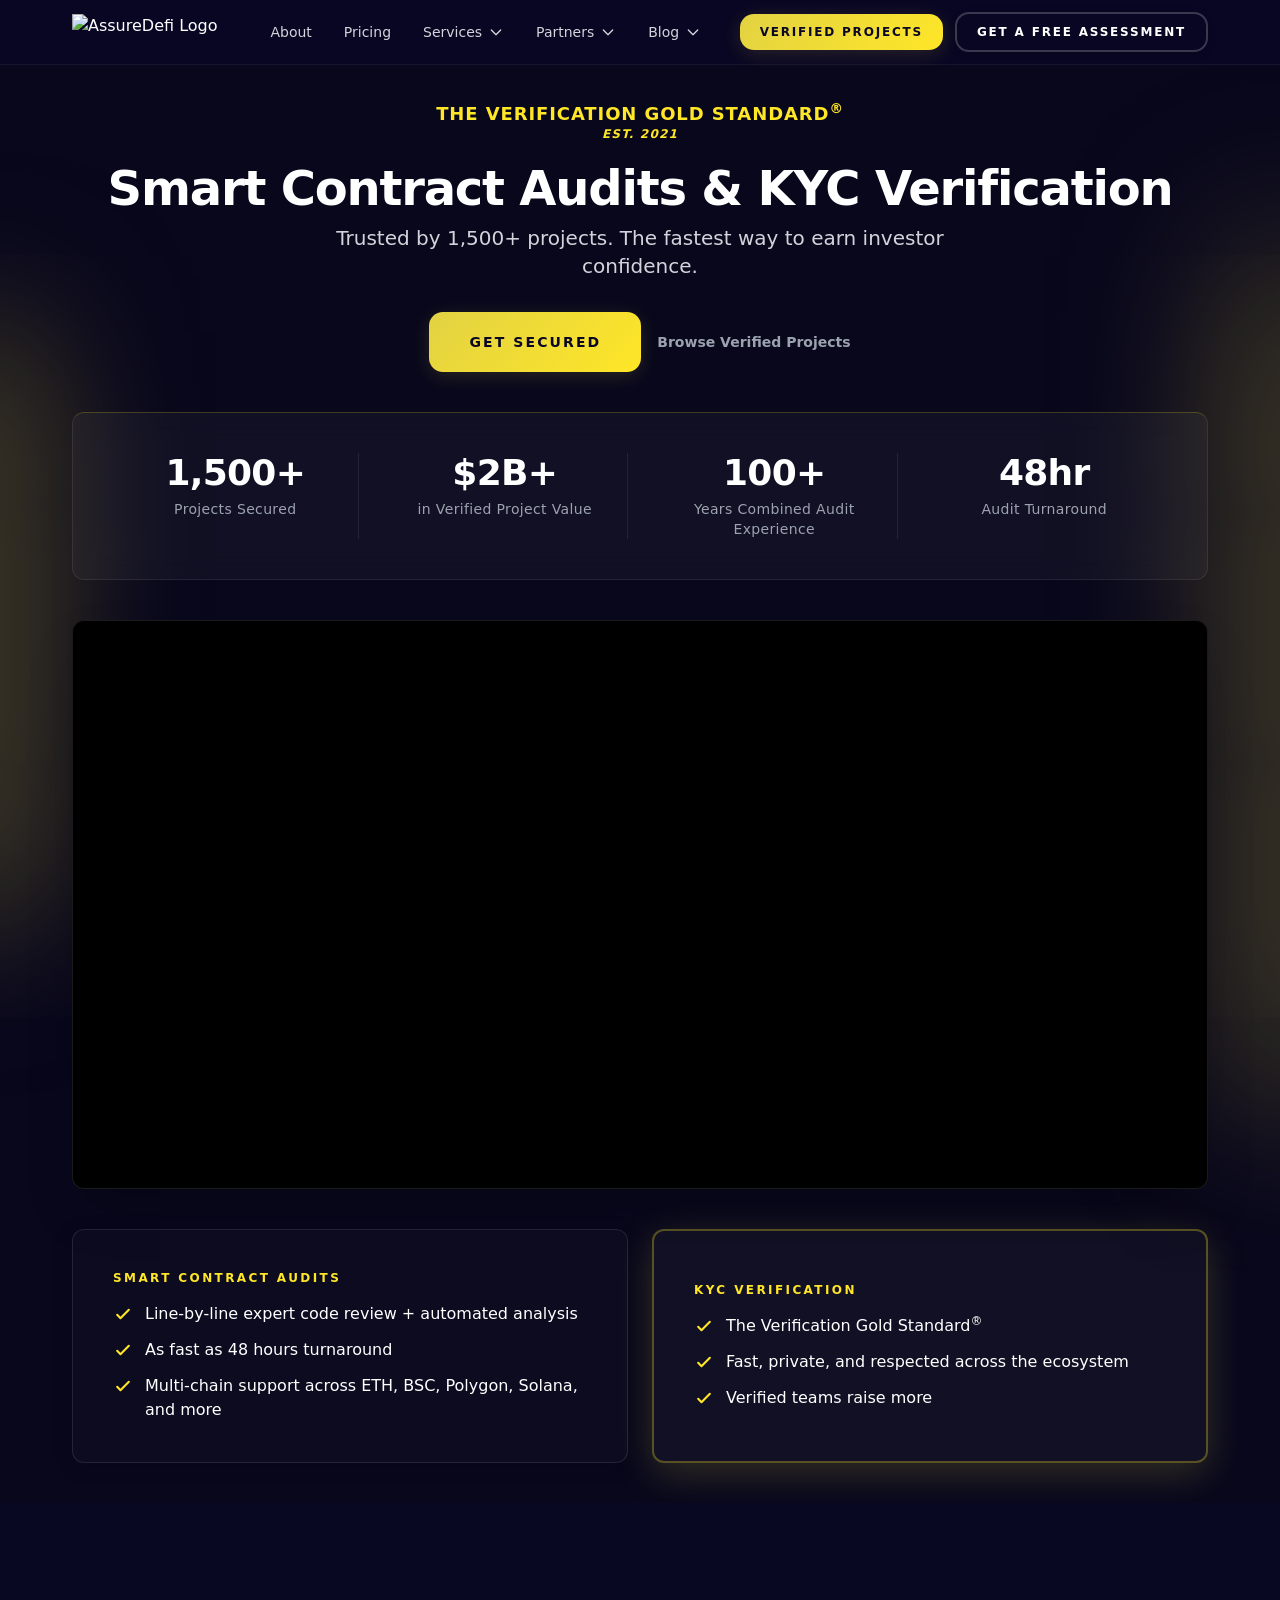
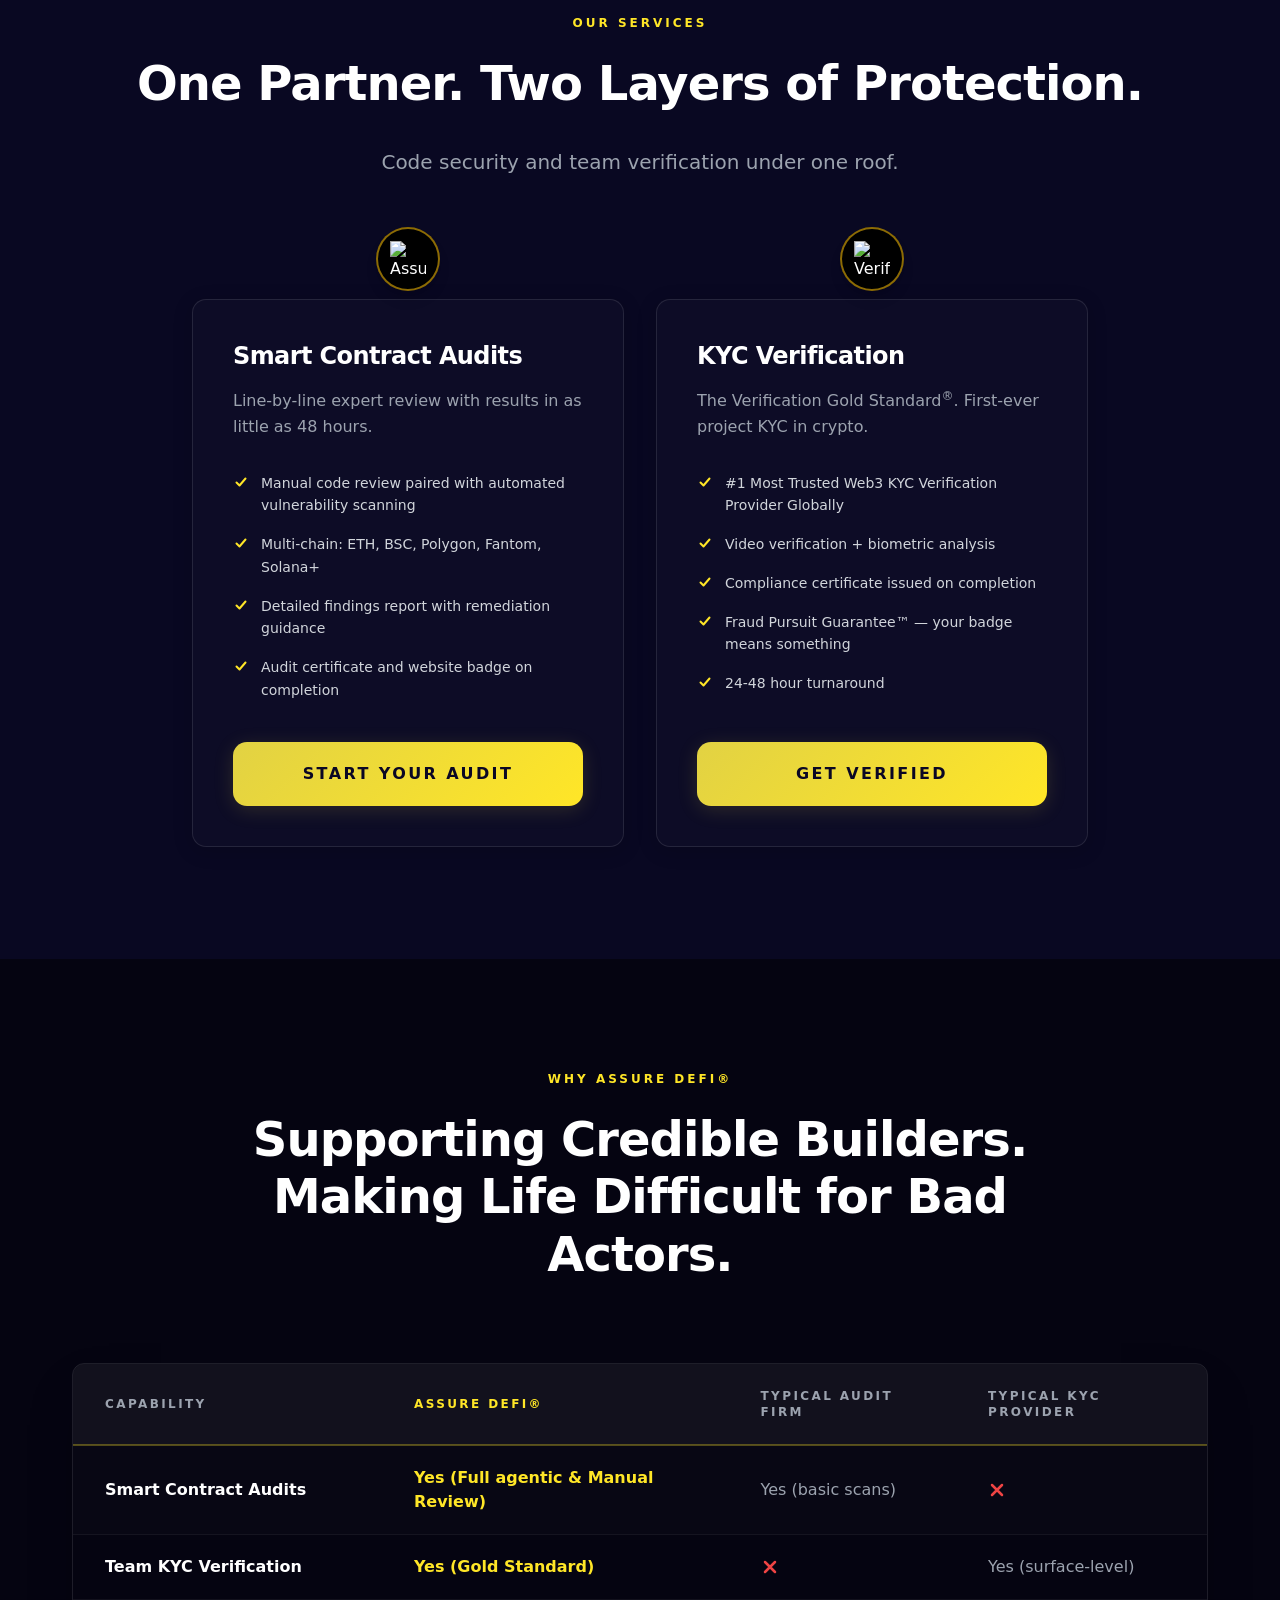
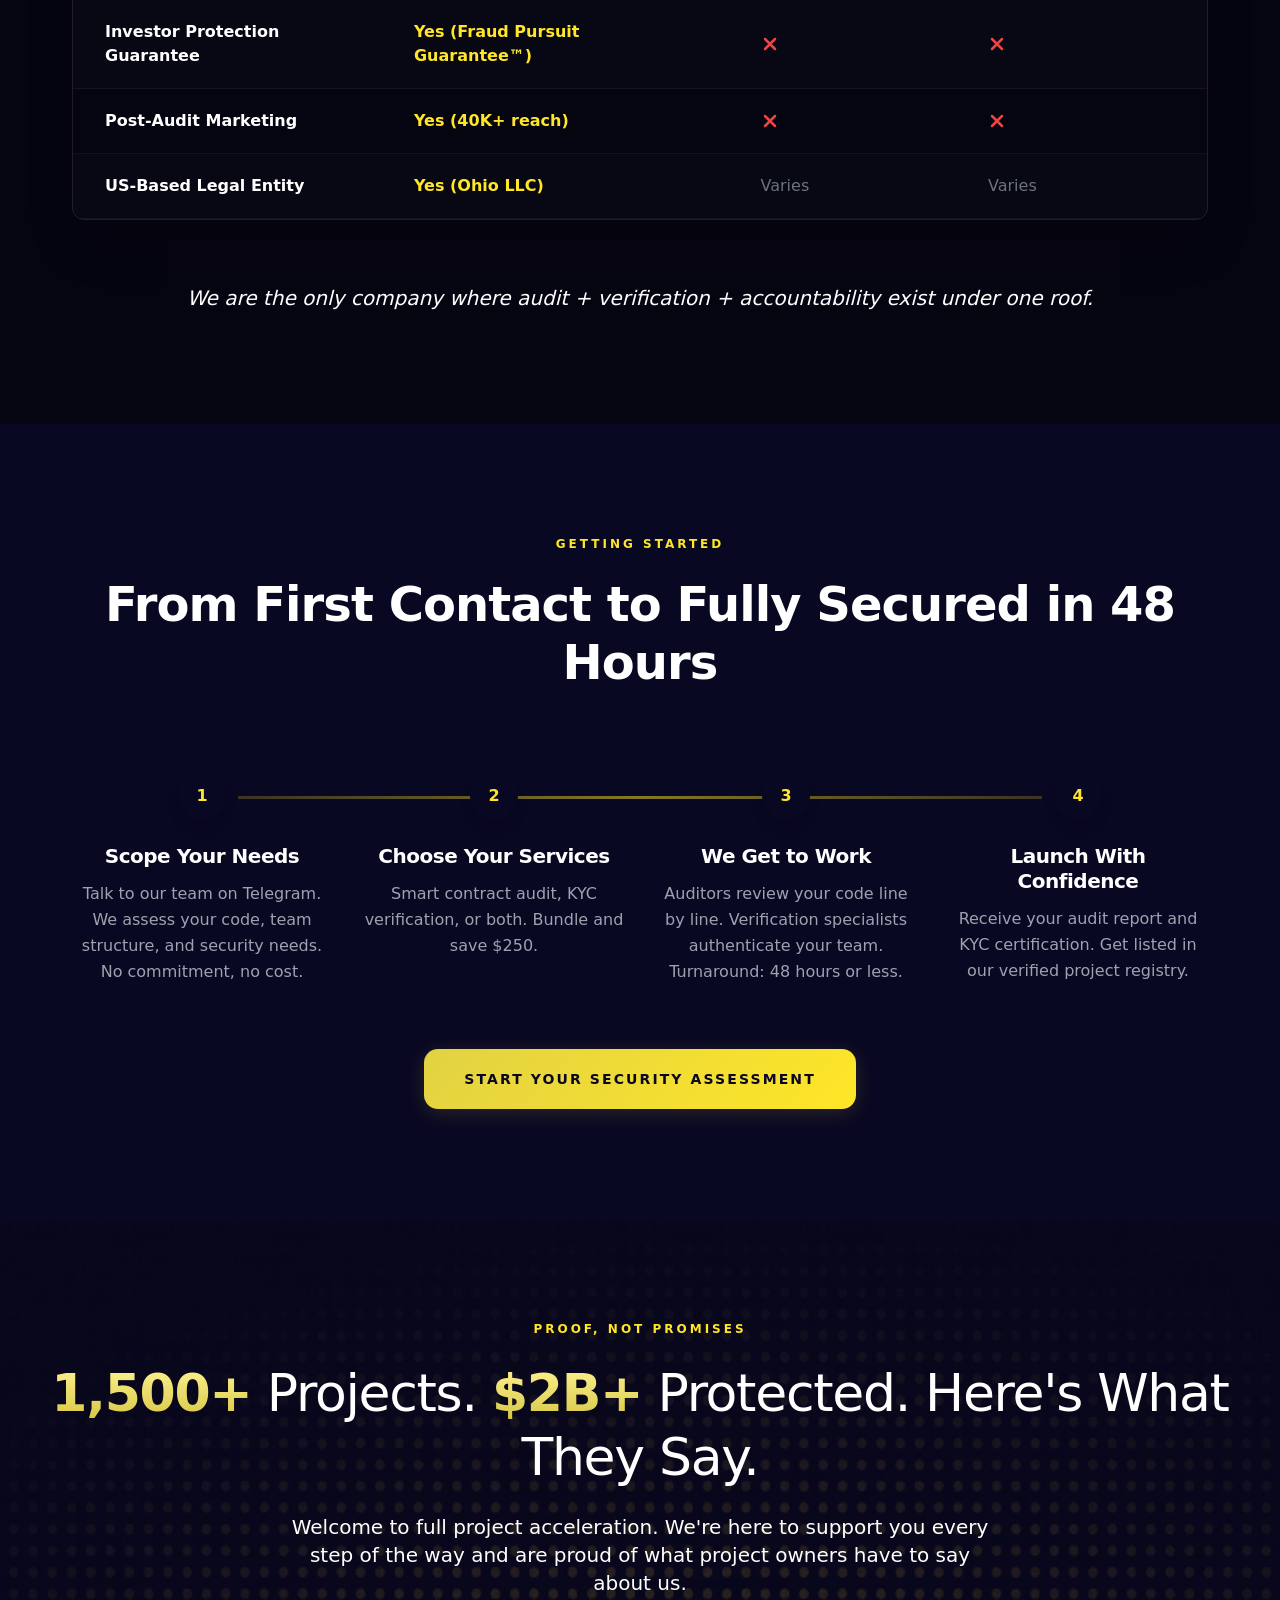
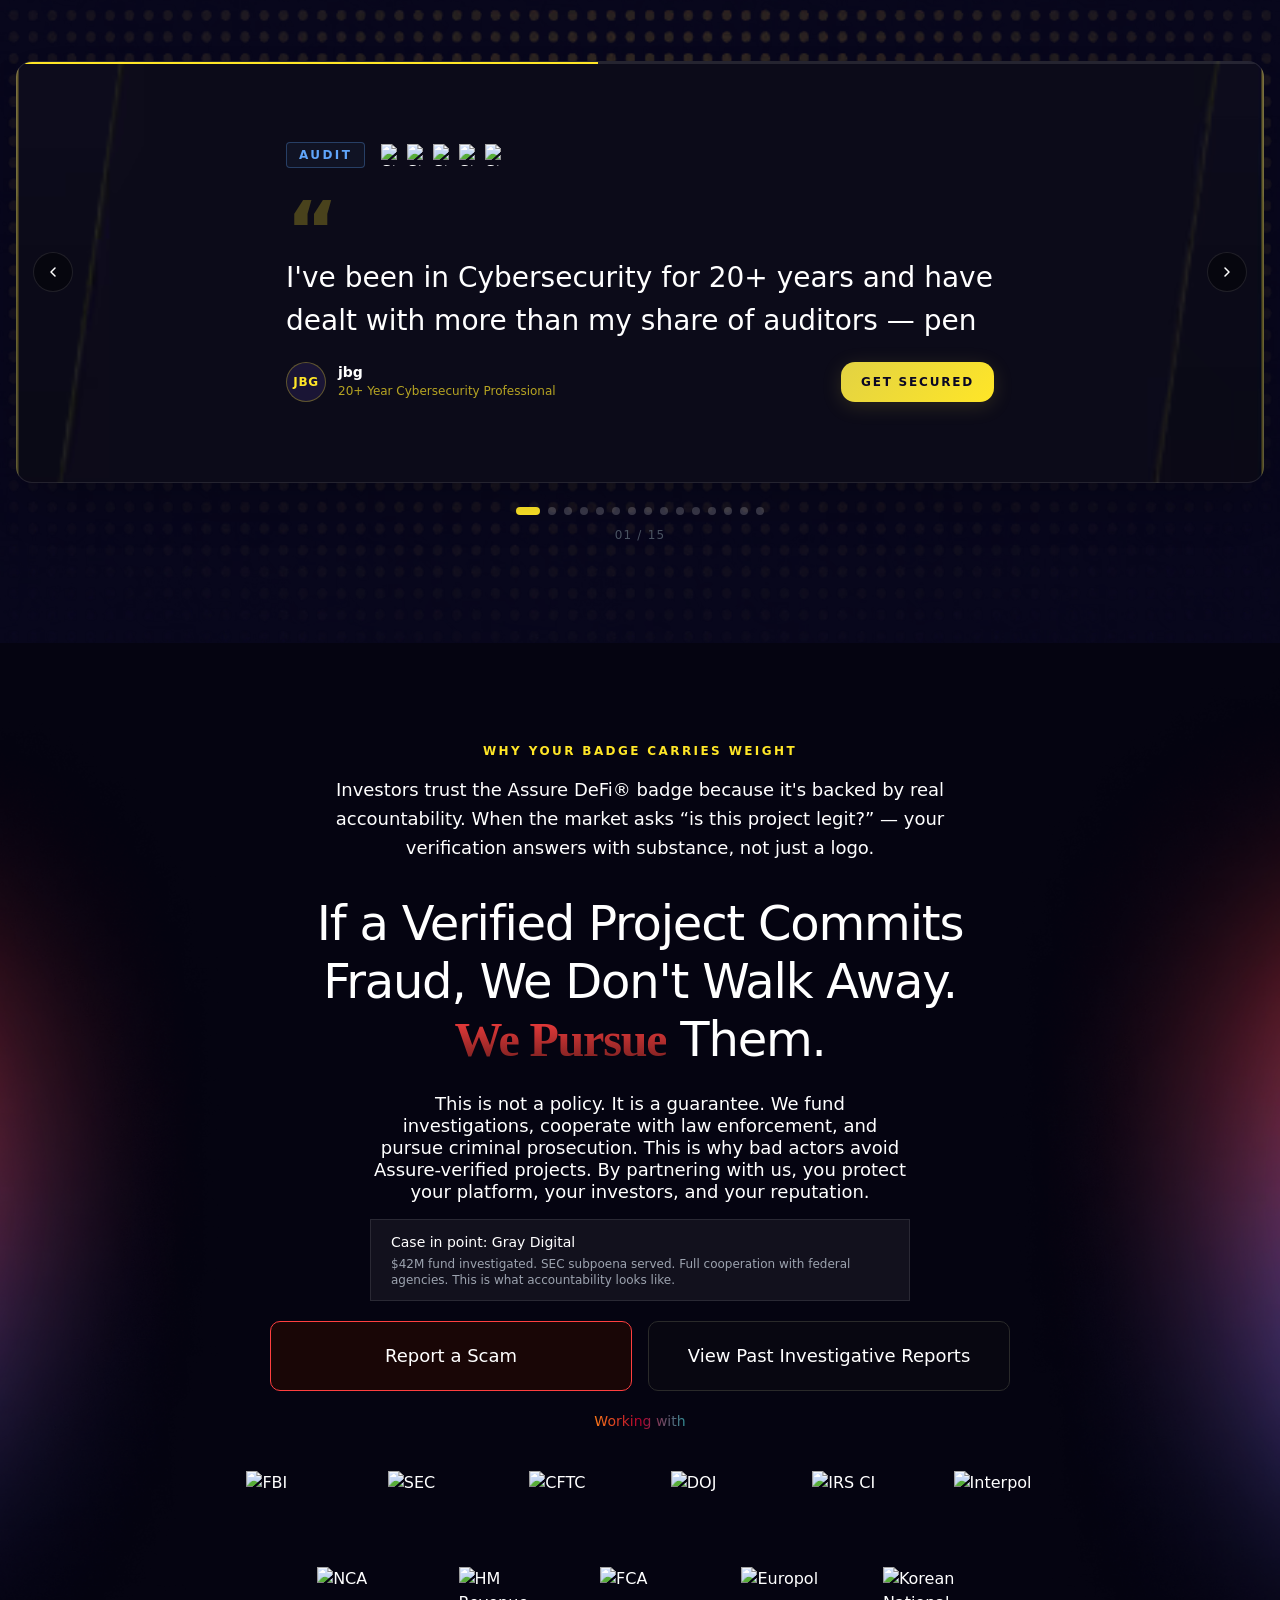
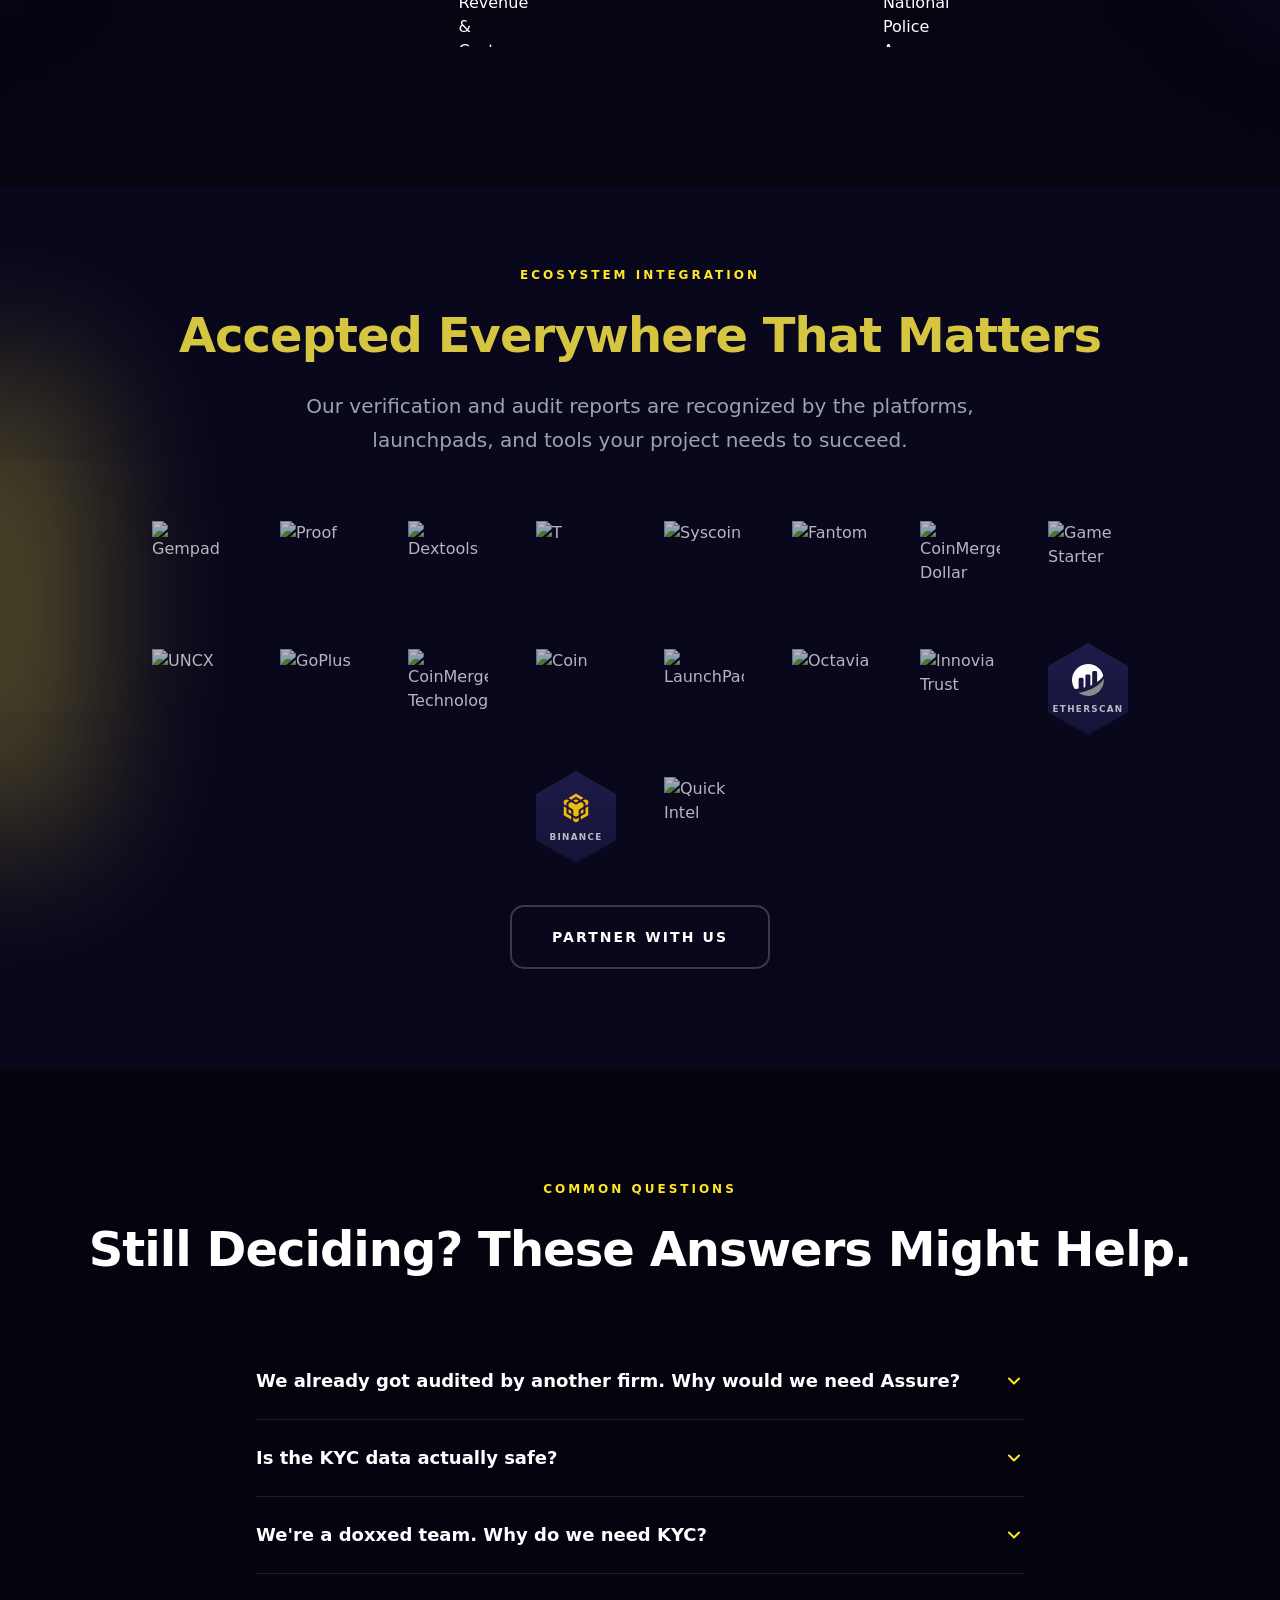
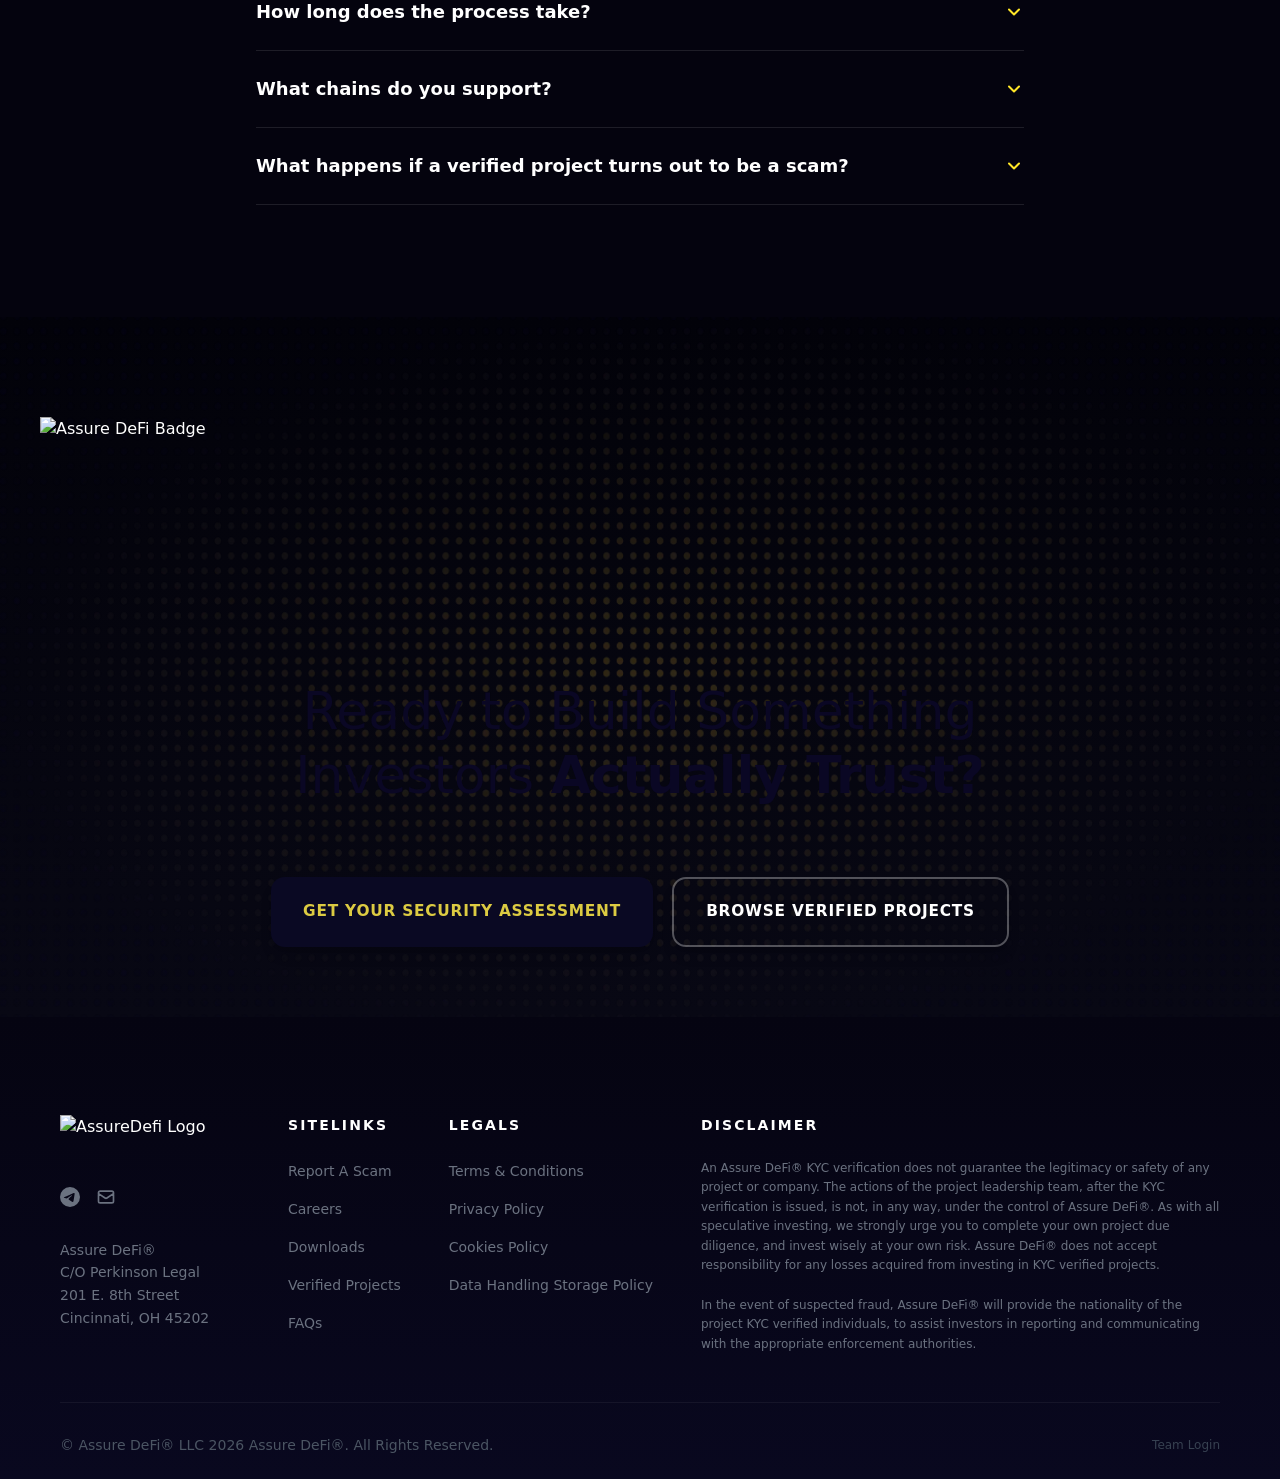
==== commit 997e1987: "Add files via upload" ====
--- a/index.html
+++ b/index.html
@@ -1 +1 @@
-<!DOCTYPE html><html lang="en" class="dark"><head><meta charset="utf-8"><meta name="viewport" content="width=device-width, initial-scale=1"><link rel="preload" href="/_next/static/media/e4af272ccee01ff0-s.p.woff2" as="font" crossorigin="" type="font/woff2"><link rel="preload" as="image" imagesrcset="/_next/image?url=%2Fimages%2Fgoldfooterimage.png.webp&w=256&q=75&dpl=dpl_Dy9cKMs3bmV32VB2NpdpPyUfmpPJ 1x, /_next/image?url=%2Fimages%2Fgoldfooterimage.png.webp&w=384&q=75&dpl=dpl_Dy9cKMs3bmV32VB2NpdpPyUfmpPJ 2x" fetchpriority="high"><link rel="stylesheet" href="../../assuredefi.com/_next/static/css/6a408d3a1ac7d90a_dpl%3Ddpl_Dy9cKMs3bmV32VB2NpdpPyUfmpPJ.css" data-precedence="next"><link rel="preload" as="script" fetchpriority="low" href="/_next/static/chunks/webpack-f648a1574df874d3.js?dpl=dpl_Dy9cKMs3bmV32VB2NpdpPyUfmpPJ"><script src="../../assuredefi.com/_next/static/chunks/fd9d1056-c73200e00989c219_dpl%3Ddpl_Dy9cKMs3bmV32VB2NpdpPyUfmpPJ.js" async=""></script><script src="../../assuredefi.com/_next/static/chunks/117-0bb95f51e6db44e9_dpl%3Ddpl_Dy9cKMs3bmV32VB2NpdpPyUfmpPJ.js" async=""></script><script src="../../assuredefi.com/_next/static/chunks/main-app-2dcde4753ea0d175_dpl%3Ddpl_Dy9cKMs3bmV32VB2NpdpPyUfmpPJ.js" async=""></script><script src="../../assuredefi.com/_next/static/chunks/258-7639f4ef9c841c01_dpl%3Ddpl_Dy9cKMs3bmV32VB2NpdpPyUfmpPJ.js" async=""></script><script src="../../assuredefi.com/_next/static/chunks/972-3f418dd00eab120b_dpl%3Ddpl_Dy9cKMs3bmV32VB2NpdpPyUfmpPJ.js" async=""></script><script src="../../assuredefi.com/_next/static/chunks/278-45f8e24a7ad24b81_dpl%3Ddpl_Dy9cKMs3bmV32VB2NpdpPyUfmpPJ.js" async=""></script><script src="../../assuredefi.com/_next/static/chunks/app/page-b88ad44e05b393c4_dpl%3Ddpl_Dy9cKMs3bmV32VB2NpdpPyUfmpPJ.js" async=""></script><title>KYC Verification For Project Owners | Assure DeFi®</title><meta name="description" content="Build investor trust with the Verification Gold Standard®. Empower your project with Assure DeFi®."><link rel="canonical" href="https://assuredefi.com"><meta property="og:title" content="KYC Verification For Project Owners | Assure DeFi®"><meta property="og:description" content="Build investor trust with the Verification Gold Standard®. Empower your project with Assure DeFi®."><meta property="og:url" content="https://assuredefi.com"><meta property="og:site_name" content="Assure DeFi®"><meta property="og:image" content="../../assuredefi.com/images/Assure-brand.webp"><meta property="og:type" content="website"><meta name="twitter:card" content="summary_large_image"><meta name="twitter:title" content="KYC Verification For Project Owners | Assure DeFi®"><meta name="twitter:description" content="Build investor trust with the Verification Gold Standard®. Empower your project with Assure DeFi®."><meta name="twitter:image" content="https://assuredefi.com/images/Assure-brand.webp"><link rel="icon" href="../../assuredefi.com/images/favicon.png"><link rel="apple-touch-icon" href="../../assuredefi.com/images/favicon.png"><meta name="next-size-adjust"><script type="application/ld+json">{"@context":"https://schema.org","@type":"Organization","name":"Assure DeFi","url":"https://assuredefi.com","logo":"https://assuredefi.com/images/Assure-brand.webp","description":"The Verification Gold Standard® in crypto. KYC verification, smart contract audits, and fraud pursuit for blockchain projects.","sameAs":["https://x.com/AssureDefi","https://t.me/AssureDeFi","https://t.me/assuredefisales","https://discord.gg/assuredefi","https://www.youtube.com/@elcryptochapo","https://www.linkedin.com/company/assure-defi"],"foundingDate":"2021","contactPoint":{"@type":"ContactPoint","contactType":"sales","url":"https://t.me/assuredefisales"}}</script><script type="application/ld+json">{"@context":"https://schema.org","@type":"WebSite","name":"Assure DeFi","url":"https://assuredefi.com"}</script><script src="../../assuredefi.com/_next/static/chunks/polyfills-42372ed130431b0a_dpl%3Ddpl_Dy9cKMs3bmV32VB2NpdpPyUfmpPJ.js" nomodule=""></script></head><body class="__variable_f367f3 font-sans"><header class="fixed top-0 left-0 right-0 z-50 bg-brand-navy/95 backdrop-blur-sm border-b border-white/5"><div class="container-main"><nav class="flex items-center justify-between h-16"><a class="flex-shrink-0" href="/"><img alt="AssureDefi Logo" fetchpriority="high" width="160" height="36" decoding="async" data-nimg="1" class="h-9 w-auto" style="color:transparent" srcset="../../assuredefi.com/_next/image/url%3D%252Fimages%252Fgoldfooterimage.png.webp%26w%3D256%26q%3D75%26dpl%3Ddpl_Dy9cKMs3bmV32VB2NpdpPyUfmpPJ 1x, ../../assuredefi.com/_next/image/url%3D%252Fimages%252Fgoldfooterimage.png.webp%26w%3D384%26q%3D75%26dpl%3Ddpl_Dy9cKMs3bmV32VB2NpdpPyUfmpPJ 2x" src="../../assuredefi.com/_next/image/url%3D%252Fimages%252Fgoldfooterimage.png.webp%26w%3D384%26q%3D75%26dpl%3Ddpl_Dy9cKMs3bmV32VB2NpdpPyUfmpPJ"></a><ul class="hidden lg:flex items-center gap-8"><li><a class="text-sm font-medium transition-colors text-gray-300 hover:text-white" href="/about">About</a></li><li><a class="text-sm font-medium transition-colors text-gray-300 hover:text-white" href="/pricing">Pricing</a></li><li class="relative"><button class="flex items-center gap-1.5 text-gray-300 hover:text-white transition-colors text-sm font-medium">Services<svg class="w-4 h-4 transition-transform" fill="none" stroke="currentColor" viewBox="0 0 24 24"><path stroke-linecap="round" stroke-linejoin="round" stroke-width="2" d="M19 9l-7 7-7-7"></path></svg></button></li><li class="relative"><button class="flex items-center gap-1.5 text-gray-300 hover:text-white transition-colors text-sm font-medium">Partners<svg class="w-4 h-4 transition-transform" fill="none" stroke="currentColor" viewBox="0 0 24 24"><path stroke-linecap="round" stroke-linejoin="round" stroke-width="2" d="M19 9l-7 7-7-7"></path></svg></button></li><li class="relative"><button class="flex items-center gap-1.5 text-gray-300 hover:text-white transition-colors text-sm font-medium">Blog<svg class="w-4 h-4 transition-transform" fill="none" stroke="currentColor" viewBox="0 0 24 24"><path stroke-linecap="round" stroke-linejoin="round" stroke-width="2" d="M19 9l-7 7-7-7"></path></svg></button></li></ul><div class="hidden lg:flex items-center gap-3"><a target="_blank" rel="noopener noreferrer" class="btn-primary py-2.5 px-5 text-xs" href="https://projects.assuredefi.com">Verified Projects</a><a target="_blank" rel="noopener noreferrer" class="btn-secondary py-2.5 px-5 text-xs" href="https://t.me/AssureDeFiSales">Get a Free Assessment</a></div><button class="lg:hidden text-white p-2" aria-label="Toggle menu"><svg class="w-6 h-6" fill="none" stroke="currentColor" viewBox="0 0 24 24"><path stroke-linecap="round" stroke-linejoin="round" stroke-width="2" d="M4 6h16M4 12h16M4 18h16"></path></svg></button></nav></div></header><main><section class="relative overflow-hidden" style="background-color:#08071c;padding-top:100px"><div class="absolute pointer-events-none" style="right:-16px;width:0px;height:50%;top:20%;box-shadow:0 0 175px 45px rgba(216, 196, 64, 0.5)"></div><div class="absolute pointer-events-none" style="left:-20px;width:0px;height:33%;top:25%;box-shadow:0 0 160px 45px rgba(216, 196, 64, 0.5)"></div><div class="container-main relative z-10"><div class="text-center mb-6"><p class="section-label text-base md:text-lg font-bold tracking-wider leading-none mb-0">The Verification Gold Standard<sup>®</sup></p><p class="section-label text-xs tracking-widest leading-none mb-4 italic">Est. 2021</p></div><h1 class="text-3xl md:text-4xl lg:text-[2.75rem] xl:text-5xl font-bold leading-[1.15] text-center text-white">Smart Contract Audits & KYC Verification</h1><p class="text-lg lg:text-xl text-gray-300 text-center mt-3 max-w-2xl mx-auto">Trusted by 1,500+ projects. The fastest way to earn investor confidence.</p><div class="flex flex-col sm:flex-row gap-4 justify-center items-center mt-8"><a class="btn-primary" href="/pricing">Get Secured</a><a href="https://projects.assuredefi.com" target="_blank" rel="noopener noreferrer" class="btn-ghost">Browse Verified Projects</a></div><div class="my-10 rounded-xl px-6 py-8 lg:px-10 lg:py-10 bg-white/[0.04] backdrop-blur-md border border-white/[0.08] border-t-accent-gold/20"><div class="grid grid-cols-2 lg:grid-cols-4 gap-8 lg:gap-6"><div class="text-center lg:border-r lg:border-white/[0.08]"><p class="text-3xl lg:text-4xl font-bold mb-1.5 text-white" style="letter-spacing:-0.02em">1,500+</p><p class="text-xs lg:text-sm text-gray-400 font-medium tracking-wide">Projects Secured</p></div><div class="text-center lg:border-r lg:border-white/[0.08]"><p class="text-3xl lg:text-4xl font-bold mb-1.5 text-white" style="letter-spacing:-0.02em">$2B+</p><p class="text-xs lg:text-sm text-gray-400 font-medium tracking-wide">in Verified Project Value</p></div><div class="text-center lg:border-r lg:border-white/[0.08]"><p class="text-3xl lg:text-4xl font-bold mb-1.5 text-white" style="letter-spacing:-0.02em">100+</p><p class="text-xs lg:text-sm text-gray-400 font-medium tracking-wide">Years Combined Audit Experience</p></div><div class="text-center "><p class="text-3xl lg:text-4xl font-bold mb-1.5 text-white" style="letter-spacing:-0.02em">48hr</p><p class="text-xs lg:text-sm text-gray-400 font-medium tracking-wide">Audit Turnaround</p></div></div></div><div class="mb-10"><div class="relative rounded-xl border border-white/10 bg-black overflow-hidden shadow-2xl"><video autoplay="" muted="" loop="" playsinline="" class="w-full object-contain lg:object-cover lg:min-h-[55vh]"><source src="../../assuredefi.com/images/assure-defi-ad.mp4" type="video/mp4"></video></div></div><div class="grid grid-cols-1 lg:grid-cols-2 gap-6 pb-10"><div class="card flex flex-col justify-center"><p class="text-xs font-semibold tracking-[0.2em] uppercase text-accent-gold mb-4">Smart Contract Audits</p><div class="space-y-3"><div class="flex items-start gap-3"><svg class="w-5 h-5 text-accent-gold mt-0.5 shrink-0" fill="none" viewBox="0 0 24 24" stroke="currentColor" stroke-width="2.5"><path stroke-linecap="round" stroke-linejoin="round" d="M5 13l4 4L19 7"></path></svg><p class="text-base text-white">Line-by-line expert code review + automated analysis</p></div><div class="flex items-start gap-3"><svg class="w-5 h-5 text-accent-gold mt-0.5 shrink-0" fill="none" viewBox="0 0 24 24" stroke="currentColor" stroke-width="2.5"><path stroke-linecap="round" stroke-linejoin="round" d="M5 13l4 4L19 7"></path></svg><p class="text-base text-white">As fast as 48 hours turnaround</p></div><div class="flex items-start gap-3"><svg class="w-5 h-5 text-accent-gold mt-0.5 shrink-0" fill="none" viewBox="0 0 24 24" stroke="currentColor" stroke-width="2.5"><path stroke-linecap="round" stroke-linejoin="round" d="M5 13l4 4L19 7"></path></svg><p class="text-base text-white">Multi-chain support across ETH, BSC, Polygon, Solana, and more</p></div></div></div><div class="card-highlight flex flex-col justify-center"><p class="text-xs font-semibold tracking-[0.2em] uppercase text-accent-gold mb-4">KYC Verification</p><div class="space-y-3"><div class="flex items-start gap-3"><svg class="w-5 h-5 text-accent-gold mt-0.5 shrink-0" fill="none" viewBox="0 0 24 24" stroke="currentColor" stroke-width="2.5"><path stroke-linecap="round" stroke-linejoin="round" d="M5 13l4 4L19 7"></path></svg><p class="text-base text-white">The Verification Gold Standard<sup>®</sup></p></div><div class="flex items-start gap-3"><svg class="w-5 h-5 text-accent-gold mt-0.5 shrink-0" fill="none" viewBox="0 0 24 24" stroke="currentColor" stroke-width="2.5"><path stroke-linecap="round" stroke-linejoin="round" d="M5 13l4 4L19 7"></path></svg><p class="text-base text-white">Fast, private, and respected across the ecosystem</p></div><div class="flex items-start gap-3"><svg class="w-5 h-5 text-accent-gold mt-0.5 shrink-0" fill="none" viewBox="0 0 24 24" stroke="currentColor" stroke-width="2.5"><path stroke-linecap="round" stroke-linejoin="round" d="M5 13l4 4L19 7"></path></svg><p class="text-base text-white">Verified teams raise more</p></div></div></div></div></div></section><section class="relative" style="background-color:#04030e"><div class="divider-gold"></div><div class="container-main section-sm"><p class="section-label text-center mb-8">Accepted and integrated by:</p><div class="flex items-center justify-center gap-6 lg:gap-8 flex-wrap overflow-hidden"><img alt="Gempad" loading="lazy" width="160" height="64" decoding="async" data-nimg="1" class="h-16 lg:h-20 w-auto object-contain opacity-60 hover:opacity-100 transition-opacity duration-300" style="color:transparent" srcset="../../assuredefi.com/_next/image/url%3D%252Fimages%252F679158335d2fbe7cd9bccd65_Gempad-Logo.webp%26w%3D256%26q%3D75%26dpl%3Ddpl_Dy9cKMs3bmV32VB2NpdpPyUfmpPJ 1x, ../../assuredefi.com/_next/image/url%3D%252Fimages%252F679158335d2fbe7cd9bccd65_Gempad-Logo.webp%26w%3D384%26q%3D75%26dpl%3Ddpl_Dy9cKMs3bmV32VB2NpdpPyUfmpPJ 2x" src="../../assuredefi.com/_next/image/url%3D%252Fimages%252F679158335d2fbe7cd9bccd65_Gempad-Logo.webp%26w%3D384%26q%3D75%26dpl%3Ddpl_Dy9cKMs3bmV32VB2NpdpPyUfmpPJ"><img alt="Proof" loading="lazy" width="160" height="64" decoding="async" data-nimg="1" class="h-16 lg:h-20 w-auto object-contain opacity-60 hover:opacity-100 transition-opacity duration-300" style="color:transparent" srcset="../../assuredefi.com/_next/image/url%3D%252Fimages%252F679158c37b23b85594798cd2_Proof-logo.webp%26w%3D256%26q%3D75%26dpl%3Ddpl_Dy9cKMs3bmV32VB2NpdpPyUfmpPJ 1x, ../../assuredefi.com/_next/image/url%3D%252Fimages%252F679158c37b23b85594798cd2_Proof-logo.webp%26w%3D384%26q%3D75%26dpl%3Ddpl_Dy9cKMs3bmV32VB2NpdpPyUfmpPJ 2x" src="../../assuredefi.com/_next/image/url%3D%252Fimages%252F679158c37b23b85594798cd2_Proof-logo.webp%26w%3D384%26q%3D75%26dpl%3Ddpl_Dy9cKMs3bmV32VB2NpdpPyUfmpPJ"><img alt="Dextools" loading="lazy" width="160" height="64" decoding="async" data-nimg="1" class="h-16 lg:h-20 w-auto object-contain opacity-60 hover:opacity-100 transition-opacity duration-300" style="color:transparent" srcset="../../assuredefi.com/_next/image/url%3D%252Fimages%252F679159c9e548cbbfdf083000_Dextools-logo.webp%26w%3D256%26q%3D75%26dpl%3Ddpl_Dy9cKMs3bmV32VB2NpdpPyUfmpPJ 1x, ../../assuredefi.com/_next/image/url%3D%252Fimages%252F679159c9e548cbbfdf083000_Dextools-logo.webp%26w%3D384%26q%3D75%26dpl%3Ddpl_Dy9cKMs3bmV32VB2NpdpPyUfmpPJ 2x" src="../../assuredefi.com/_next/image/url%3D%252Fimages%252F679159c9e548cbbfdf083000_Dextools-logo.webp%26w%3D384%26q%3D75%26dpl%3Ddpl_Dy9cKMs3bmV32VB2NpdpPyUfmpPJ"><img alt="Syscoin" loading="lazy" width="160" height="64" decoding="async" data-nimg="1" class="h-16 lg:h-20 w-auto object-contain opacity-60 hover:opacity-100 transition-opacity duration-300" style="color:transparent" srcset="../../assuredefi.com/_next/image/url%3D%252Fimages%252F67916000eea68c5969f0faf9_syscoin-logo.webp%26w%3D256%26q%3D75%26dpl%3Ddpl_Dy9cKMs3bmV32VB2NpdpPyUfmpPJ 1x, ../../assuredefi.com/_next/image/url%3D%252Fimages%252F67916000eea68c5969f0faf9_syscoin-logo.webp%26w%3D384%26q%3D75%26dpl%3Ddpl_Dy9cKMs3bmV32VB2NpdpPyUfmpPJ 2x" src="../../assuredefi.com/_next/image/url%3D%252Fimages%252F67916000eea68c5969f0faf9_syscoin-logo.webp%26w%3D384%26q%3D75%26dpl%3Ddpl_Dy9cKMs3bmV32VB2NpdpPyUfmpPJ"><img alt="Fantom" loading="lazy" width="160" height="64" decoding="async" data-nimg="1" class="h-16 lg:h-20 w-auto object-contain opacity-60 hover:opacity-100 transition-opacity duration-300" style="color:transparent" srcset="../../assuredefi.com/_next/image/url%3D%252Fimages%252F67915753e4e05b84a5c9d90e_fantom-logo.webp%26w%3D256%26q%3D75%26dpl%3Ddpl_Dy9cKMs3bmV32VB2NpdpPyUfmpPJ 1x, ../../assuredefi.com/_next/image/url%3D%252Fimages%252F67915753e4e05b84a5c9d90e_fantom-logo.webp%26w%3D384%26q%3D75%26dpl%3Ddpl_Dy9cKMs3bmV32VB2NpdpPyUfmpPJ 2x" src="../../assuredefi.com/_next/image/url%3D%252Fimages%252F67915753e4e05b84a5c9d90e_fantom-logo.webp%26w%3D384%26q%3D75%26dpl%3Ddpl_Dy9cKMs3bmV32VB2NpdpPyUfmpPJ"><img alt="UNCX" loading="lazy" width="160" height="64" decoding="async" data-nimg="1" class="h-16 lg:h-20 w-auto object-contain opacity-60 hover:opacity-100 transition-opacity duration-300" style="color:transparent" srcset="../../assuredefi.com/_next/image/url%3D%252Fimages%252F6791664c11d2e6d2e7e2c00a_UNCX-logo.webp%26w%3D256%26q%3D75%26dpl%3Ddpl_Dy9cKMs3bmV32VB2NpdpPyUfmpPJ 1x, ../../assuredefi.com/_next/image/url%3D%252Fimages%252F6791664c11d2e6d2e7e2c00a_UNCX-logo.webp%26w%3D384%26q%3D75%26dpl%3Ddpl_Dy9cKMs3bmV32VB2NpdpPyUfmpPJ 2x" src="../../assuredefi.com/_next/image/url%3D%252Fimages%252F6791664c11d2e6d2e7e2c00a_UNCX-logo.webp%26w%3D384%26q%3D75%26dpl%3Ddpl_Dy9cKMs3bmV32VB2NpdpPyUfmpPJ"><img alt="GoPlus" loading="lazy" width="160" height="64" decoding="async" data-nimg="1" class="h-16 lg:h-20 w-auto object-contain opacity-60 hover:opacity-100 transition-opacity duration-300" style="color:transparent" srcset="../../assuredefi.com/_next/image/url%3D%252Fimages%252F679166fb2ccf41ce02cd2e62_Go-Plus-logo.webp%26w%3D256%26q%3D75%26dpl%3Ddpl_Dy9cKMs3bmV32VB2NpdpPyUfmpPJ 1x, ../../assuredefi.com/_next/image/url%3D%252Fimages%252F679166fb2ccf41ce02cd2e62_Go-Plus-logo.webp%26w%3D384%26q%3D75%26dpl%3Ddpl_Dy9cKMs3bmV32VB2NpdpPyUfmpPJ 2x" src="../../assuredefi.com/_next/image/url%3D%252Fimages%252F679166fb2ccf41ce02cd2e62_Go-Plus-logo.webp%26w%3D384%26q%3D75%26dpl%3Ddpl_Dy9cKMs3bmV32VB2NpdpPyUfmpPJ"><div class="relative flex flex-col items-center justify-center h-16 lg:h-20" style="aspect-ratio:1 / 1.15;clip-path:polygon(50% 0%, 100% 25%, 100% 75%, 50% 100%, 0% 75%, 0% 25%);background:linear-gradient(180deg, #1e1b4b 0%, #151337 100%)"><img alt="Etherscan" loading="lazy" width="80" height="80" decoding="async" data-nimg="1" class="object-contain w-[40%] h-[40%]" style="color:transparent" src="../../assuredefi.com/images/etherscan-logo-light.svg"><span class="text-[0.55rem] font-bold tracking-[0.15em] text-white/70 mt-1 uppercase">Etherscan</span></div><div class="relative flex flex-col items-center justify-center h-16 lg:h-20" style="aspect-ratio:1 / 1.15;clip-path:polygon(50% 0%, 100% 25%, 100% 75%, 50% 100%, 0% 75%, 0% 25%);background:linear-gradient(180deg, #1e1b4b 0%, #151337 100%)"><img alt="Binance" loading="lazy" width="80" height="80" decoding="async" data-nimg="1" class="object-contain w-[40%] h-[40%]" style="color:transparent" src="../../assuredefi.com/images/binance-icon.svg"><span class="text-[0.55rem] font-bold tracking-[0.15em] text-white/70 mt-1 uppercase">Binance</span></div><img alt="Quick Intel" loading="lazy" width="160" height="64" decoding="async" data-nimg="1" class="h-16 lg:h-20 w-auto object-contain opacity-60 hover:opacity-100 transition-opacity duration-300" style="color:transparent" srcset="../../assuredefi.com/_next/image/url%3D%252Fimages%252F67916db636a7c8f6284cef32_Quick-Intel.webp%26w%3D256%26q%3D75%26dpl%3Ddpl_Dy9cKMs3bmV32VB2NpdpPyUfmpPJ 1x, ../../assuredefi.com/_next/image/url%3D%252Fimages%252F67916db636a7c8f6284cef32_Quick-Intel.webp%26w%3D384%26q%3D75%26dpl%3Ddpl_Dy9cKMs3bmV32VB2NpdpPyUfmpPJ 2x" src="../../assuredefi.com/_next/image/url%3D%252Fimages%252F67916db636a7c8f6284cef32_Quick-Intel.webp%26w%3D384%26q%3D75%26dpl%3Ddpl_Dy9cKMs3bmV32VB2NpdpPyUfmpPJ"></div></div><div class="divider-gold"></div></section><section class="relative" style="background-color:#04030e"><div class="container-main py-10 lg:py-12"><p class="section-label text-center mb-6">AS SEEN IN</p><div class="flex flex-col gap-6"><div class="flex flex-col sm:flex-row items-center justify-center gap-4 sm:gap-8"><span class="text-white text-xl lg:text-2xl font-bold tracking-tight opacity-60 hover:opacity-100 transition-opacity duration-300">TheStreet</span><p class="text-gray-400 text-sm lg:text-base text-center sm:text-left max-w-md">“<!-- -->Assure DeFi Brings Accountability to Crypto<!-- -->”</p><a target="_blank" rel="noopener noreferrer" class="text-accent-gold text-sm font-medium hover:text-white transition-colors flex items-center gap-1.5 shrink-0" href="https://www.thestreet.com/crypto/innovation/assure-defi-brings-accountability-to-crypto">Read Article<svg class="w-4 h-4" fill="none" stroke="currentColor" viewBox="0 0 24 24"><path stroke-linecap="round" stroke-linejoin="round" stroke-width="2" d="M17 8l4 4m0 0l-4 4m4-4H3"></path></svg></a></div></div></div></section><section class="section bg-section-bg1"><div class="container-main"><div class="text-center mb-20"><p class="section-label">OUR SERVICES</p><h2 class="section-title">One Partner. Two Layers of Protection.</h2><p class="section-subtitle mx-auto text-center mt-6">Code security and team verification under one roof.</p></div><div class="grid lg:grid-cols-2 gap-6 lg:gap-8 items-stretch max-w-4xl mx-auto"><div class="relative lg:pt-10"><div class="absolute -right-3 -top-3 lg:right-auto lg:-top-8 lg:left-1/2 lg:-translate-x-1/2 z-10 flex items-center justify-center w-14 h-14 lg:w-16 lg:h-16 rounded-full bg-black border-2 border-yellow-500/60 shadow-lg"><img alt="Assured Checkmark" loading="lazy" width="36" height="36" decoding="async" data-nimg="1" class="object-contain" style="color:transparent" srcset="../../assuredefi.com/_next/image/url%3D%252Fimages%252FAssured-Checkmark-Gold.webp%26w%3D48%26q%3D75%26dpl%3Ddpl_Dy9cKMs3bmV32VB2NpdpPyUfmpPJ 1x, ../../assuredefi.com/_next/image/url%3D%252Fimages%252FAssured-Checkmark-Gold.webp%26w%3D96%26q%3D75%26dpl%3Ddpl_Dy9cKMs3bmV32VB2NpdpPyUfmpPJ 2x" src="../../assuredefi.com/_next/image/url%3D%252Fimages%252FAssured-Checkmark-Gold.webp%26w%3D96%26q%3D75%26dpl%3Ddpl_Dy9cKMs3bmV32VB2NpdpPyUfmpPJ"></div><div class="card flex flex-col h-full rounded-lg overflow-visible"><h3 class="text-xl md:text-2xl font-bold text-white mb-4 leading-tight">Smart Contract Audits</h3><p class="text-gray-400 text-base mb-8 leading-relaxed">Line-by-line expert review with results in as little as 48 hours.</p><ul class="space-y-4 mb-10 flex-1"><li class="flex items-start gap-3 text-sm text-gray-300 leading-relaxed"><svg width="16" height="16" viewBox="0 0 16 16" fill="none" xmlns="http://www.w3.org/2000/svg" class="shrink-0 mt-0.5"><path d="M3.5 8.5L6.5 11.5L12.5 4.5" stroke="#ffe627" stroke-width="2" stroke-linecap="round" stroke-linejoin="round"></path></svg><span>Manual code review paired with automated vulnerability scanning</span></li><li class="flex items-start gap-3 text-sm text-gray-300 leading-relaxed"><svg width="16" height="16" viewBox="0 0 16 16" fill="none" xmlns="http://www.w3.org/2000/svg" class="shrink-0 mt-0.5"><path d="M3.5 8.5L6.5 11.5L12.5 4.5" stroke="#ffe627" stroke-width="2" stroke-linecap="round" stroke-linejoin="round"></path></svg><span>Multi-chain: ETH, BSC, Polygon, Fantom, Solana+</span></li><li class="flex items-start gap-3 text-sm text-gray-300 leading-relaxed"><svg width="16" height="16" viewBox="0 0 16 16" fill="none" xmlns="http://www.w3.org/2000/svg" class="shrink-0 mt-0.5"><path d="M3.5 8.5L6.5 11.5L12.5 4.5" stroke="#ffe627" stroke-width="2" stroke-linecap="round" stroke-linejoin="round"></path></svg><span>Detailed findings report with remediation guidance</span></li><li class="flex items-start gap-3 text-sm text-gray-300 leading-relaxed"><svg width="16" height="16" viewBox="0 0 16 16" fill="none" xmlns="http://www.w3.org/2000/svg" class="shrink-0 mt-0.5"><path d="M3.5 8.5L6.5 11.5L12.5 4.5" stroke="#ffe627" stroke-width="2" stroke-linecap="round" stroke-linejoin="round"></path></svg><span>Audit certificate and website badge on completion</span></li></ul><a class="btn-primary mt-auto text-base whitespace-nowrap" href="/pricing">Start Your Audit</a></div></div><div class="relative lg:pt-10"><div class="absolute -right-3 -top-3 lg:right-auto lg:-top-8 lg:left-1/2 lg:-translate-x-1/2 z-10 flex items-center justify-center w-14 h-14 lg:w-16 lg:h-16 rounded-full bg-black border-2 border-yellow-500/60 shadow-lg"><img alt="Verified Seal" loading="lazy" width="36" height="36" decoding="async" data-nimg="1" class="object-contain" style="color:transparent" srcset="../../assuredefi.com/_next/image/url%3D%252Fimages%252FVerified-Seal-new.webp%26w%3D48%26q%3D75%26dpl%3Ddpl_Dy9cKMs3bmV32VB2NpdpPyUfmpPJ 1x, ../../assuredefi.com/_next/image/url%3D%252Fimages%252FVerified-Seal-new.webp%26w%3D96%26q%3D75%26dpl%3Ddpl_Dy9cKMs3bmV32VB2NpdpPyUfmpPJ 2x" src="../../assuredefi.com/_next/image/url%3D%252Fimages%252FVerified-Seal-new.webp%26w%3D96%26q%3D75%26dpl%3Ddpl_Dy9cKMs3bmV32VB2NpdpPyUfmpPJ"></div><div class="card flex flex-col h-full rounded-lg overflow-visible"><h3 class="text-xl md:text-2xl font-bold text-white mb-4 leading-tight">KYC Verification</h3><p class="text-gray-400 text-base mb-8 leading-relaxed">The Verification Gold Standard<sup>®</sup>. First-ever project KYC in crypto.</p><ul class="space-y-4 mb-10 flex-1"><li class="flex items-start gap-3 text-sm text-gray-300 leading-relaxed"><svg width="16" height="16" viewBox="0 0 16 16" fill="none" xmlns="http://www.w3.org/2000/svg" class="shrink-0 mt-0.5"><path d="M3.5 8.5L6.5 11.5L12.5 4.5" stroke="#ffe627" stroke-width="2" stroke-linecap="round" stroke-linejoin="round"></path></svg><span>#1 Most Trusted Web3 KYC Verification Provider Globally</span></li><li class="flex items-start gap-3 text-sm text-gray-300 leading-relaxed"><svg width="16" height="16" viewBox="0 0 16 16" fill="none" xmlns="http://www.w3.org/2000/svg" class="shrink-0 mt-0.5"><path d="M3.5 8.5L6.5 11.5L12.5 4.5" stroke="#ffe627" stroke-width="2" stroke-linecap="round" stroke-linejoin="round"></path></svg><span>Video verification + biometric analysis</span></li><li class="flex items-start gap-3 text-sm text-gray-300 leading-relaxed"><svg width="16" height="16" viewBox="0 0 16 16" fill="none" xmlns="http://www.w3.org/2000/svg" class="shrink-0 mt-0.5"><path d="M3.5 8.5L6.5 11.5L12.5 4.5" stroke="#ffe627" stroke-width="2" stroke-linecap="round" stroke-linejoin="round"></path></svg><span>Compliance certificate issued on completion</span></li><li class="flex items-start gap-3 text-sm text-gray-300 leading-relaxed"><svg width="16" height="16" viewBox="0 0 16 16" fill="none" xmlns="http://www.w3.org/2000/svg" class="shrink-0 mt-0.5"><path d="M3.5 8.5L6.5 11.5L12.5 4.5" stroke="#ffe627" stroke-width="2" stroke-linecap="round" stroke-linejoin="round"></path></svg><span>Fraud Pursuit Guarantee™ — your badge means something</span></li><li class="flex items-start gap-3 text-sm text-gray-300 leading-relaxed"><svg width="16" height="16" viewBox="0 0 16 16" fill="none" xmlns="http://www.w3.org/2000/svg" class="shrink-0 mt-0.5"><path d="M3.5 8.5L6.5 11.5L12.5 4.5" stroke="#ffe627" stroke-width="2" stroke-linecap="round" stroke-linejoin="round"></path></svg><span>24-48 hour turnaround</span></li></ul><a class="btn-primary mt-auto text-base whitespace-nowrap" href="/pricing">Get Verified</a></div></div></div></div></section><section class="bg-[#050411] section"><div class="container-main"><div class="text-center mb-16 lg:mb-20"><p class="section-label">Why Assure DeFi®</p><h2 class="section-title max-w-4xl mx-auto">Supporting Credible Builders. Making Life Difficult for Bad Actors.</h2></div><div class="flex flex-col gap-4 md:hidden"><div class="rounded-xl border border-white/10 bg-white/[0.02] overflow-hidden"><div class="px-5 py-4 border-b border-white/10 bg-white/5"><h3 class="text-white font-semibold text-base">Smart Contract Audits</h3></div><div class="divide-y divide-white/5"><div class="flex items-center justify-between px-5 py-3.5"><span class="text-xs font-bold uppercase tracking-[0.15em] text-accent-gold">Assure DeFi®</span><span class="text-sm font-semibold text-right max-w-[55%] text-accent-gold">Yes (Full agentic & Manual Review)</span></div><div class="flex items-center justify-between px-5 py-3.5"><span class="text-xs font-medium uppercase tracking-[0.1em] text-gray-500">Typical Audit Firm</span><span class="text-gray-400">Yes (basic scans)</span></div><div class="flex items-center justify-between px-5 py-3.5"><span class="text-xs font-medium uppercase tracking-[0.1em] text-gray-500">Typical KYC Provider</span><span class="flex items-center gap-2 text-red-500 font-bold"><svg width="18" height="18" viewBox="0 0 18 18" fill="none" xmlns="http://www.w3.org/2000/svg" class="inline-block"><path d="M4 4L14 14M14 4L4 14" stroke="#ef4444" stroke-width="2.5" stroke-linecap="round" stroke-linejoin="round"></path></svg></span></div></div></div><div class="rounded-xl border border-white/10 bg-white/[0.02] overflow-hidden"><div class="px-5 py-4 border-b border-white/10 bg-white/5"><h3 class="text-white font-semibold text-base">Team KYC Verification</h3></div><div class="divide-y divide-white/5"><div class="flex items-center justify-between px-5 py-3.5"><span class="text-xs font-bold uppercase tracking-[0.15em] text-accent-gold">Assure DeFi®</span><span class="text-sm font-semibold text-right max-w-[55%] text-accent-gold">Yes (Gold Standard)</span></div><div class="flex items-center justify-between px-5 py-3.5"><span class="text-xs font-medium uppercase tracking-[0.1em] text-gray-500">Typical Audit Firm</span><span class="flex items-center gap-2 text-red-500 font-bold"><svg width="18" height="18" viewBox="0 0 18 18" fill="none" xmlns="http://www.w3.org/2000/svg" class="inline-block"><path d="M4 4L14 14M14 4L4 14" stroke="#ef4444" stroke-width="2.5" stroke-linecap="round" stroke-linejoin="round"></path></svg></span></div><div class="flex items-center justify-between px-5 py-3.5"><span class="text-xs font-medium uppercase tracking-[0.1em] text-gray-500">Typical KYC Provider</span><span class="text-gray-400">Yes (surface-level)</span></div></div></div><div class="rounded-xl border border-white/10 bg-white/[0.02] overflow-hidden"><div class="px-5 py-4 border-b border-white/10 bg-white/5"><h3 class="text-white font-semibold text-base">Investor Protection Guarantee</h3></div><div class="divide-y divide-white/5"><div class="flex items-center justify-between px-5 py-3.5"><span class="text-xs font-bold uppercase tracking-[0.15em] text-accent-gold">Assure DeFi®</span><span class="text-sm font-semibold text-right max-w-[55%] text-accent-gold">Yes (Fraud Pursuit Guarantee™)</span></div><div class="flex items-center justify-between px-5 py-3.5"><span class="text-xs font-medium uppercase tracking-[0.1em] text-gray-500">Typical Audit Firm</span><span class="flex items-center gap-2 text-red-500 font-bold"><svg width="18" height="18" viewBox="0 0 18 18" fill="none" xmlns="http://www.w3.org/2000/svg" class="inline-block"><path d="M4 4L14 14M14 4L4 14" stroke="#ef4444" stroke-width="2.5" stroke-linecap="round" stroke-linejoin="round"></path></svg></span></div><div class="flex items-center justify-between px-5 py-3.5"><span class="text-xs font-medium uppercase tracking-[0.1em] text-gray-500">Typical KYC Provider</span><span class="flex items-center gap-2 text-red-500 font-bold"><svg width="18" height="18" viewBox="0 0 18 18" fill="none" xmlns="http://www.w3.org/2000/svg" class="inline-block"><path d="M4 4L14 14M14 4L4 14" stroke="#ef4444" stroke-width="2.5" stroke-linecap="round" stroke-linejoin="round"></path></svg></span></div></div></div><div class="rounded-xl border border-white/10 bg-white/[0.02] overflow-hidden"><div class="px-5 py-4 border-b border-white/10 bg-white/5"><h3 class="text-white font-semibold text-base">Post-Audit Marketing</h3></div><div class="divide-y divide-white/5"><div class="flex items-center justify-between px-5 py-3.5"><span class="text-xs font-bold uppercase tracking-[0.15em] text-accent-gold">Assure DeFi®</span><span class="text-sm font-semibold text-right max-w-[55%] text-accent-gold">Yes (40K+ reach)</span></div><div class="flex items-center justify-between px-5 py-3.5"><span class="text-xs font-medium uppercase tracking-[0.1em] text-gray-500">Typical Audit Firm</span><span class="flex items-center gap-2 text-red-500 font-bold"><svg width="18" height="18" viewBox="0 0 18 18" fill="none" xmlns="http://www.w3.org/2000/svg" class="inline-block"><path d="M4 4L14 14M14 4L4 14" stroke="#ef4444" stroke-width="2.5" stroke-linecap="round" stroke-linejoin="round"></path></svg></span></div><div class="flex items-center justify-between px-5 py-3.5"><span class="text-xs font-medium uppercase tracking-[0.1em] text-gray-500">Typical KYC Provider</span><span class="flex items-center gap-2 text-red-500 font-bold"><svg width="18" height="18" viewBox="0 0 18 18" fill="none" xmlns="http://www.w3.org/2000/svg" class="inline-block"><path d="M4 4L14 14M14 4L4 14" stroke="#ef4444" stroke-width="2.5" stroke-linecap="round" stroke-linejoin="round"></path></svg></span></div></div></div><div class="rounded-xl border border-white/10 bg-white/[0.02] overflow-hidden"><div class="px-5 py-4 border-b border-white/10 bg-white/5"><h3 class="text-white font-semibold text-base">US-Based Legal Entity</h3></div><div class="divide-y divide-white/5"><div class="flex items-center justify-between px-5 py-3.5"><span class="text-xs font-bold uppercase tracking-[0.15em] text-accent-gold">Assure DeFi®</span><span class="text-sm font-semibold text-right max-w-[55%] text-accent-gold">Yes (Ohio LLC)</span></div><div class="flex items-center justify-between px-5 py-3.5"><span class="text-xs font-medium uppercase tracking-[0.1em] text-gray-500">Typical Audit Firm</span><span class="text-gray-500">Varies</span></div><div class="flex items-center justify-between px-5 py-3.5"><span class="text-xs font-medium uppercase tracking-[0.1em] text-gray-500">Typical KYC Provider</span><span class="text-gray-500">Varies</span></div></div></div></div><div class="hidden md:block overflow-x-auto rounded-xl border border-white/10 shadow-2xl"><table class="w-full text-left"><thead><tr class="bg-white/5 border-b-2 border-accent-gold/30"><th class="px-8 py-6 text-xs font-bold uppercase tracking-[0.2em] text-gray-400">Capability</th><th class="px-8 py-6 text-xs font-bold uppercase tracking-[0.2em] text-accent-gold">Assure DeFi®</th><th class="px-8 py-6 text-xs font-bold uppercase tracking-[0.2em] text-gray-400">Typical Audit Firm</th><th class="px-8 py-6 text-xs font-bold uppercase tracking-[0.2em] text-gray-400">Typical KYC Provider</th></tr></thead><tbody><tr class="border-b border-white/5 hover:bg-white/[0.03] transition-all duration-300 bg-white/[0.01]"><td class="px-8 py-5 text-white font-semibold">Smart Contract Audits</td><td class="px-8 py-5 font-semibold text-accent-gold">Yes (Full agentic & Manual Review)</td><td class="px-8 py-5"><span class="text-gray-400">Yes (basic scans)</span></td><td class="px-8 py-5"><span class="flex items-center gap-2 text-red-500 font-bold"><svg width="18" height="18" viewBox="0 0 18 18" fill="none" xmlns="http://www.w3.org/2000/svg" class="inline-block"><path d="M4 4L14 14M14 4L4 14" stroke="#ef4444" stroke-width="2.5" stroke-linecap="round" stroke-linejoin="round"></path></svg></span></td></tr><tr class="border-b border-white/5 hover:bg-white/[0.03] transition-all duration-300 "><td class="px-8 py-5 text-white font-semibold">Team KYC Verification</td><td class="px-8 py-5 font-semibold text-accent-gold">Yes (Gold Standard)</td><td class="px-8 py-5"><span class="flex items-center gap-2 text-red-500 font-bold"><svg width="18" height="18" viewBox="0 0 18 18" fill="none" xmlns="http://www.w3.org/2000/svg" class="inline-block"><path d="M4 4L14 14M14 4L4 14" stroke="#ef4444" stroke-width="2.5" stroke-linecap="round" stroke-linejoin="round"></path></svg></span></td><td class="px-8 py-5"><span class="text-gray-400">Yes (surface-level)</span></td></tr><tr class="border-b border-white/5 hover:bg-white/[0.03] transition-all duration-300 bg-white/[0.01]"><td class="px-8 py-5 text-white font-semibold">Investor Protection Guarantee</td><td class="px-8 py-5 font-semibold text-accent-gold">Yes (Fraud Pursuit Guarantee™)</td><td class="px-8 py-5"><span class="flex items-center gap-2 text-red-500 font-bold"><svg width="18" height="18" viewBox="0 0 18 18" fill="none" xmlns="http://www.w3.org/2000/svg" class="inline-block"><path d="M4 4L14 14M14 4L4 14" stroke="#ef4444" stroke-width="2.5" stroke-linecap="round" stroke-linejoin="round"></path></svg></span></td><td class="px-8 py-5"><span class="flex items-center gap-2 text-red-500 font-bold"><svg width="18" height="18" viewBox="0 0 18 18" fill="none" xmlns="http://www.w3.org/2000/svg" class="inline-block"><path d="M4 4L14 14M14 4L4 14" stroke="#ef4444" stroke-width="2.5" stroke-linecap="round" stroke-linejoin="round"></path></svg></span></td></tr><tr class="border-b border-white/5 hover:bg-white/[0.03] transition-all duration-300 "><td class="px-8 py-5 text-white font-semibold">Post-Audit Marketing</td><td class="px-8 py-5 font-semibold text-accent-gold">Yes (40K+ reach)</td><td class="px-8 py-5"><span class="flex items-center gap-2 text-red-500 font-bold"><svg width="18" height="18" viewBox="0 0 18 18" fill="none" xmlns="http://www.w3.org/2000/svg" class="inline-block"><path d="M4 4L14 14M14 4L4 14" stroke="#ef4444" stroke-width="2.5" stroke-linecap="round" stroke-linejoin="round"></path></svg></span></td><td class="px-8 py-5"><span class="flex items-center gap-2 text-red-500 font-bold"><svg width="18" height="18" viewBox="0 0 18 18" fill="none" xmlns="http://www.w3.org/2000/svg" class="inline-block"><path d="M4 4L14 14M14 4L4 14" stroke="#ef4444" stroke-width="2.5" stroke-linecap="round" stroke-linejoin="round"></path></svg></span></td></tr><tr class="border-b border-white/5 hover:bg-white/[0.03] transition-all duration-300 bg-white/[0.01]"><td class="px-8 py-5 text-white font-semibold">US-Based Legal Entity</td><td class="px-8 py-5 font-semibold text-accent-gold">Yes (Ohio LLC)</td><td class="px-8 py-5"><span class="text-gray-500">Varies</span></td><td class="px-8 py-5"><span class="text-gray-500">Varies</span></td></tr></tbody></table></div><p class="mt-12 lg:mt-16 text-center text-white text-lg lg:text-xl italic font-medium max-w-none mx-auto px-4">We are the only company where audit + verification + accountability exist under one roof.</p></div></section><section class="section bg-[#090822]"><div class="container-main"><div class="text-center mb-20"><p class="section-label">GETTING STARTED</p><h2 class="section-title">From First Contact to Fully Secured in 48 Hours</h2></div><div class="relative"><div class="hidden lg:block absolute top-6 left-[calc(12.5%+24px)] right-[calc(12.5%+24px)] h-[3px] bg-gradient-to-r from-accent-gold/20 via-accent-gold/50 to-accent-gold/20" aria-hidden="true"></div><div class="lg:hidden absolute top-0 bottom-0 left-6 w-[3px] bg-gradient-to-b from-accent-gold/20 via-accent-gold/50 to-accent-gold/20" aria-hidden="true"></div><div class="grid lg:grid-cols-4 gap-12 lg:gap-8"><div class="relative pl-16 lg:pl-0"><div class="flex lg:justify-center"><div class="absolute left-0 lg:relative lg:left-auto w-12 h-12 rounded-full border-3 border-accent-gold bg-[#090822] flex items-center justify-center z-10 shadow-lg"><span class="text-accent-gold text-base font-bold">1</span></div></div><div class="lg:text-center"><h3 class="text-white font-bold text-xl mt-0 lg:mt-6 mb-3 leading-tight">Scope Your Needs</h3><p class="text-gray-400 text-base leading-relaxed">Talk to our team on Telegram. We assess your code, team structure, and security needs. No commitment, no cost.</p></div></div><div class="relative pl-16 lg:pl-0"><div class="flex lg:justify-center"><div class="absolute left-0 lg:relative lg:left-auto w-12 h-12 rounded-full border-3 border-accent-gold bg-[#090822] flex items-center justify-center z-10 shadow-lg"><span class="text-accent-gold text-base font-bold">2</span></div></div><div class="lg:text-center"><h3 class="text-white font-bold text-xl mt-0 lg:mt-6 mb-3 leading-tight">Choose Your Services</h3><p class="text-gray-400 text-base leading-relaxed">Smart contract audit, KYC verification, or both. Bundle and save $250.</p></div></div><div class="relative pl-16 lg:pl-0"><div class="flex lg:justify-center"><div class="absolute left-0 lg:relative lg:left-auto w-12 h-12 rounded-full border-3 border-accent-gold bg-[#090822] flex items-center justify-center z-10 shadow-lg"><span class="text-accent-gold text-base font-bold">3</span></div></div><div class="lg:text-center"><h3 class="text-white font-bold text-xl mt-0 lg:mt-6 mb-3 leading-tight">We Get to Work</h3><p class="text-gray-400 text-base leading-relaxed">Auditors review your code line by line. Verification specialists authenticate your team. Turnaround: 48 hours or less.</p></div></div><div class="relative pl-16 lg:pl-0"><div class="flex lg:justify-center"><div class="absolute left-0 lg:relative lg:left-auto w-12 h-12 rounded-full border-3 border-accent-gold bg-[#090822] flex items-center justify-center z-10 shadow-lg"><span class="text-accent-gold text-base font-bold">4</span></div></div><div class="lg:text-center"><h3 class="text-white font-bold text-xl mt-0 lg:mt-6 mb-3 leading-tight">Launch With Confidence</h3><p class="text-gray-400 text-base leading-relaxed">Receive your audit report and KYC certification. Get listed in our verified project registry.</p></div></div></div></div><div class="text-center mt-16"><a target="_blank" rel="noopener noreferrer" class="btn-primary" href="https://t.me/AssureDeFiSales">Start Your Security Assessment</a></div></div></section><section class="bg-[#08071c] py-[100px]" style="background-image:url('../../assuredefi.com/images/Vector-horizontal.avif');background-size:cover;background-position:50%"><div class="mx-auto max-w-[1310px] px-4"><div class="text-center mb-16"><p class="text-xs font-bold uppercase tracking-[0.25em] text-accent-gold mb-6">PROOF, NOT PROMISES</p><h2 class="text-4xl lg:text-[52px] font-normal leading-tight lg:leading-[64px] text-white"><span class="bg-gradient-to-b from-[#fff495] to-[#d5c540] bg-clip-text text-transparent font-extrabold">1,500+</span> <!-- -->Projects.<!-- --> <span class="bg-gradient-to-b from-[#fff495] to-[#d5c540] bg-clip-text text-transparent font-extrabold">$2B+</span> <!-- -->Protected. Here's What They Say.</h2><p class="text-white text-lg lg:text-xl font-light leading-relaxed max-w-[700px] mx-auto mt-6">Welcome to full project acceleration. We're here to support you every step of the way and are proud of what project owners have to say about us.</p></div><div class="relative rounded-2xl shadow-2xl border border-white/10 overflow-hidden" style="background-image:url('../../assuredefi.com/images/Rectangle-97.avif'), url('../../assuredefi.com/images/Rectangle-93_1.avif');background-size:cover, cover;background-position:center, center"><div class="absolute top-0 left-0 right-0 h-[2px] bg-white/10 z-20"><div class="h-full bg-accent-gold transition-none" style="width:0%"></div></div><button class="absolute left-4 top-1/2 -translate-y-1/2 z-10 w-10 h-10 flex items-center justify-center rounded-full bg-black/40 border border-white/10 hover:border-accent-gold/50 hover:bg-black/70 transition-all duration-200" aria-label="Previous testimonial"><svg width="16" height="16" viewBox="0 0 16 16" fill="none" class="text-white"><path d="M10 12L6 8L10 4" stroke="currentColor" stroke-width="1.5" stroke-linecap="round" stroke-linejoin="round"></path></svg></button><button class="absolute right-4 top-1/2 -translate-y-1/2 z-10 w-10 h-10 flex items-center justify-center rounded-full bg-black/40 border border-white/10 hover:border-accent-gold/50 hover:bg-black/70 transition-all duration-200" aria-label="Next testimonial"><svg width="16" height="16" viewBox="0 0 16 16" fill="none" class="text-white"><path d="M6 4L10 8L6 12" stroke="currentColor" stroke-width="1.5" stroke-linecap="round" stroke-linejoin="round"></path></svg></button><div class="px-6 py-10 sm:px-16 sm:py-14 lg:px-24 lg:py-20 h-[520px] sm:h-[440px] lg:h-[420px] max-w-[900px] mx-auto flex flex-col transition-all duration-350 ease-out opacity-100 translate-x-0"><div class="flex items-center gap-4 mb-6 shrink-0"><span class="text-xs font-semibold uppercase tracking-[0.2em] px-3 py-1 rounded border text-[#60a5fa] border-[#60a5fa]/30 bg-[#60a5fa]/5">Audit</span><div class="flex items-center gap-1"><img alt="Star" loading="lazy" width="22" height="22" decoding="async" data-nimg="1" class="w-[22px] h-[22px]" style="color:transparent" srcset="../../assuredefi.com/_next/image/url%3D%252Fimages%252FStar_icon_.avif%26w%3D32%26q%3D75%26dpl%3Ddpl_Dy9cKMs3bmV32VB2NpdpPyUfmpPJ 1x, ../../assuredefi.com/_next/image/url%3D%252Fimages%252FStar_icon_.avif%26w%3D48%26q%3D75%26dpl%3Ddpl_Dy9cKMs3bmV32VB2NpdpPyUfmpPJ 2x" src="../../assuredefi.com/_next/image/url%3D%252Fimages%252FStar_icon_.avif%26w%3D48%26q%3D75%26dpl%3Ddpl_Dy9cKMs3bmV32VB2NpdpPyUfmpPJ"><img alt="Star" loading="lazy" width="22" height="22" decoding="async" data-nimg="1" class="w-[22px] h-[22px]" style="color:transparent" srcset="../../assuredefi.com/_next/image/url%3D%252Fimages%252FStar_icon_.avif%26w%3D32%26q%3D75%26dpl%3Ddpl_Dy9cKMs3bmV32VB2NpdpPyUfmpPJ 1x, ../../assuredefi.com/_next/image/url%3D%252Fimages%252FStar_icon_.avif%26w%3D48%26q%3D75%26dpl%3Ddpl_Dy9cKMs3bmV32VB2NpdpPyUfmpPJ 2x" src="../../assuredefi.com/_next/image/url%3D%252Fimages%252FStar_icon_.avif%26w%3D48%26q%3D75%26dpl%3Ddpl_Dy9cKMs3bmV32VB2NpdpPyUfmpPJ"><img alt="Star" loading="lazy" width="22" height="22" decoding="async" data-nimg="1" class="w-[22px] h-[22px]" style="color:transparent" srcset="../../assuredefi.com/_next/image/url%3D%252Fimages%252FStar_icon_.avif%26w%3D32%26q%3D75%26dpl%3Ddpl_Dy9cKMs3bmV32VB2NpdpPyUfmpPJ 1x, ../../assuredefi.com/_next/image/url%3D%252Fimages%252FStar_icon_.avif%26w%3D48%26q%3D75%26dpl%3Ddpl_Dy9cKMs3bmV32VB2NpdpPyUfmpPJ 2x" src="../../assuredefi.com/_next/image/url%3D%252Fimages%252FStar_icon_.avif%26w%3D48%26q%3D75%26dpl%3Ddpl_Dy9cKMs3bmV32VB2NpdpPyUfmpPJ"><img alt="Star" loading="lazy" width="22" height="22" decoding="async" data-nimg="1" class="w-[22px] h-[22px]" style="color:transparent" srcset="../../assuredefi.com/_next/image/url%3D%252Fimages%252FStar_icon_.avif%26w%3D32%26q%3D75%26dpl%3Ddpl_Dy9cKMs3bmV32VB2NpdpPyUfmpPJ 1x, ../../assuredefi.com/_next/image/url%3D%252Fimages%252FStar_icon_.avif%26w%3D48%26q%3D75%26dpl%3Ddpl_Dy9cKMs3bmV32VB2NpdpPyUfmpPJ 2x" src="../../assuredefi.com/_next/image/url%3D%252Fimages%252FStar_icon_.avif%26w%3D48%26q%3D75%26dpl%3Ddpl_Dy9cKMs3bmV32VB2NpdpPyUfmpPJ"><img alt="Star" loading="lazy" width="22" height="22" decoding="async" data-nimg="1" class="w-[22px] h-[22px]" style="color:transparent" srcset="../../assuredefi.com/_next/image/url%3D%252Fimages%252FStar_icon_.avif%26w%3D32%26q%3D75%26dpl%3Ddpl_Dy9cKMs3bmV32VB2NpdpPyUfmpPJ 1x, ../../assuredefi.com/_next/image/url%3D%252Fimages%252FStar_icon_.avif%26w%3D48%26q%3D75%26dpl%3Ddpl_Dy9cKMs3bmV32VB2NpdpPyUfmpPJ 2x" src="../../assuredefi.com/_next/image/url%3D%252Fimages%252FStar_icon_.avif%26w%3D48%26q%3D75%26dpl%3Ddpl_Dy9cKMs3bmV32VB2NpdpPyUfmpPJ"></div></div><div class="flex-1 overflow-y-auto min-h-0"><div class="text-[80px] leading-none font-black text-accent-gold/25 mb-[-16px] select-none">“</div><p class="text-white text-2xl lg:text-[28px] font-light leading-[1.5] lg:leading-[1.55]">I've been in Cybersecurity for 20+ years and have dealt with more than my share of auditors — pen tests, web app tests, etc — and I have to say, you guys put most of the major firms out there to shame with your delivery. Will definitely be recommending you to others.</p></div><div class="mt-6 flex items-center justify-between gap-4 flex-wrap shrink-0"><div class="flex items-center gap-3"><div class="w-10 h-10 rounded-full border border-accent-gold/30 bg-[#1a1535] flex items-center justify-center flex-shrink-0"><span class="text-xs font-black text-accent-gold tracking-wider">JBG</span></div><div><p class="text-white text-sm font-semibold leading-tight">jbg</p><p class="text-accent-gold/70 text-xs mt-0.5">20+ Year Cybersecurity Professional</p></div></div><div class="flex items-center gap-3"><a class="btn-primary !h-10 !text-xs !px-5 flex items-center justify-center whitespace-nowrap" href="/pricing">GET SECURED</a></div></div></div></div><div class="flex items-center justify-center gap-2 mt-6"><button aria-label="Go to testimonial 1" class="transition-all duration-300 rounded-full w-6 h-2 bg-accent-gold"></button><button aria-label="Go to testimonial 2" class="transition-all duration-300 rounded-full w-2 h-2 bg-white/20 hover:bg-white/40"></button><button aria-label="Go to testimonial 3" class="transition-all duration-300 rounded-full w-2 h-2 bg-white/20 hover:bg-white/40"></button><button aria-label="Go to testimonial 4" class="transition-all duration-300 rounded-full w-2 h-2 bg-white/20 hover:bg-white/40"></button><button aria-label="Go to testimonial 5" class="transition-all duration-300 rounded-full w-2 h-2 bg-white/20 hover:bg-white/40"></button><button aria-label="Go to testimonial 6" class="transition-all duration-300 rounded-full w-2 h-2 bg-white/20 hover:bg-white/40"></button><button aria-label="Go to testimonial 7" class="transition-all duration-300 rounded-full w-2 h-2 bg-white/20 hover:bg-white/40"></button><button aria-label="Go to testimonial 8" class="transition-all duration-300 rounded-full w-2 h-2 bg-white/20 hover:bg-white/40"></button><button aria-label="Go to testimonial 9" class="transition-all duration-300 rounded-full w-2 h-2 bg-white/20 hover:bg-white/40"></button><button aria-label="Go to testimonial 10" class="transition-all duration-300 rounded-full w-2 h-2 bg-white/20 hover:bg-white/40"></button><button aria-label="Go to testimonial 11" class="transition-all duration-300 rounded-full w-2 h-2 bg-white/20 hover:bg-white/40"></button><button aria-label="Go to testimonial 12" class="transition-all duration-300 rounded-full w-2 h-2 bg-white/20 hover:bg-white/40"></button><button aria-label="Go to testimonial 13" class="transition-all duration-300 rounded-full w-2 h-2 bg-white/20 hover:bg-white/40"></button><button aria-label="Go to testimonial 14" class="transition-all duration-300 rounded-full w-2 h-2 bg-white/20 hover:bg-white/40"></button><button aria-label="Go to testimonial 15" class="transition-all duration-300 rounded-full w-2 h-2 bg-white/20 hover:bg-white/40"></button></div><div class="text-center mt-3 text-gray-600 text-xs tracking-widest">01<!-- --> /<!-- --> <!-- -->15</div></div></section><section class="bg-[#050411] py-[100px]" style="background-image:url('../../assuredefi.com/images/fraud-section-shadow.webp');background-position:50%;background-size:100% 100%"><div class="mx-auto max-w-[1310px] px-4 flex flex-col items-center"><p class="text-xs font-semibold uppercase tracking-[0.2em] text-accent-gold mb-4">WHY YOUR BADGE CARRIES WEIGHT</p><p class="text-white text-center text-lg font-light leading-relaxed max-w-[640px] mb-8">Investors trust the Assure DeFi® badge because it's backed by real accountability. When the market asks “is this project legit?” — your verification answers with substance, not just a logo.</p><h2 class="text-[48px] font-normal leading-[58px] text-center text-white max-w-[650px]">If a Verified Project Commits Fraud, We Don't Walk Away.<!-- --> <code class="font-[Inter] font-extrabold bg-gradient-to-b from-[#ff3f3f] to-[#6e1e1e] bg-clip-text text-transparent">We Pursue</code> <!-- -->Them.</h2><p class="text-white text-center text-lg font-light leading-[22px] max-w-[540px] mt-6">This is not a policy. It is a guarantee. We fund investigations, cooperate with law enforcement, and pursue criminal prosecution. This is why bad actors avoid Assure-verified projects. By partnering with us, you protect your platform, your investors, and your reputation.</p><div class="mt-4 bg-white/5 border border-white/10 px-5 py-3 max-w-[540px] text-left"><p class="text-white text-sm font-medium">Case in point: Gray Digital</p><p class="text-gray-400 text-xs mt-1">$42M fund investigated. SEC subpoena served. Full cooperation with federal agencies. This is what accountability looks like.</p></div><div class="flex flex-col sm:flex-row gap-4 justify-center items-center mt-5"><a class="flex items-center justify-center bg-[#190606] border border-[#ff3f3f] rounded-md w-[362px] py-5 text-lg font-light text-white hover:bg-[#2a0a0a] transition-colors" href="/report-a-scam">Report a Scam</a><a class="flex items-center justify-center bg-[#080711] border border-[#2a2a2a] rounded-md w-[362px] py-5 text-lg font-light text-white hover:border-[#4a4a4a] transition-colors" href="/report-a-scam#investigative-reports">View Past Investigative Reports</a></div><p class="mt-5 text-sm font-medium bg-gradient-to-r from-[#ff7a18] via-[#af002d] to-[#319197] bg-clip-text text-transparent">Working with</p><div class="flex flex-wrap justify-center gap-4 py-10 max-w-4xl"><div class="w-[14%] flex items-center justify-center"><img alt="FBI" loading="lazy" width="80" height="80" decoding="async" data-nimg="1" class="object-contain" style="color:transparent" srcset="../../assuredefi.com/_next/image/url%3D%252Fimages%252F6757649359691a99a2b6622c_Assure_icon_1.webp%26w%3D96%26q%3D75%26dpl%3Ddpl_Dy9cKMs3bmV32VB2NpdpPyUfmpPJ 1x, ../../assuredefi.com/_next/image/url%3D%252Fimages%252F6757649359691a99a2b6622c_Assure_icon_1.webp%26w%3D256%26q%3D75%26dpl%3Ddpl_Dy9cKMs3bmV32VB2NpdpPyUfmpPJ 2x" src="../../assuredefi.com/_next/image/url%3D%252Fimages%252F6757649359691a99a2b6622c_Assure_icon_1.webp%26w%3D256%26q%3D75%26dpl%3Ddpl_Dy9cKMs3bmV32VB2NpdpPyUfmpPJ"></div><div class="w-[14%] flex items-center justify-center"><img alt="SEC" loading="lazy" width="80" height="80" decoding="async" data-nimg="1" class="object-contain" style="color:transparent" srcset="../../assuredefi.com/_next/image/url%3D%252Fimages%252F675764938aec2a8ceed0f394_Assure_icon_2.webp%26w%3D96%26q%3D75%26dpl%3Ddpl_Dy9cKMs3bmV32VB2NpdpPyUfmpPJ 1x, ../../assuredefi.com/_next/image/url%3D%252Fimages%252F675764938aec2a8ceed0f394_Assure_icon_2.webp%26w%3D256%26q%3D75%26dpl%3Ddpl_Dy9cKMs3bmV32VB2NpdpPyUfmpPJ 2x" src="../../assuredefi.com/_next/image/url%3D%252Fimages%252F675764938aec2a8ceed0f394_Assure_icon_2.webp%26w%3D256%26q%3D75%26dpl%3Ddpl_Dy9cKMs3bmV32VB2NpdpPyUfmpPJ"></div><div class="w-[14%] flex items-center justify-center"><img alt="CFTC" loading="lazy" width="80" height="80" decoding="async" data-nimg="1" class="object-contain" style="color:transparent" srcset="../../assuredefi.com/_next/image/url%3D%252Fimages%252F67576493dbedc488c2a84fe2_Assure_icon_3.webp%26w%3D96%26q%3D75%26dpl%3Ddpl_Dy9cKMs3bmV32VB2NpdpPyUfmpPJ 1x, ../../assuredefi.com/_next/image/url%3D%252Fimages%252F67576493dbedc488c2a84fe2_Assure_icon_3.webp%26w%3D256%26q%3D75%26dpl%3Ddpl_Dy9cKMs3bmV32VB2NpdpPyUfmpPJ 2x" src="../../assuredefi.com/_next/image/url%3D%252Fimages%252F67576493dbedc488c2a84fe2_Assure_icon_3.webp%26w%3D256%26q%3D75%26dpl%3Ddpl_Dy9cKMs3bmV32VB2NpdpPyUfmpPJ"></div><div class="w-[14%] flex items-center justify-center"><img alt="DOJ" loading="lazy" width="80" height="80" decoding="async" data-nimg="1" class="object-contain" style="color:transparent" srcset="../../assuredefi.com/_next/image/url%3D%252Fimages%252F67576493478ac40c519e3f68_Assure_icon_4.webp%26w%3D96%26q%3D75%26dpl%3Ddpl_Dy9cKMs3bmV32VB2NpdpPyUfmpPJ 1x, ../../assuredefi.com/_next/image/url%3D%252Fimages%252F67576493478ac40c519e3f68_Assure_icon_4.webp%26w%3D256%26q%3D75%26dpl%3Ddpl_Dy9cKMs3bmV32VB2NpdpPyUfmpPJ 2x" src="../../assuredefi.com/_next/image/url%3D%252Fimages%252F67576493478ac40c519e3f68_Assure_icon_4.webp%26w%3D256%26q%3D75%26dpl%3Ddpl_Dy9cKMs3bmV32VB2NpdpPyUfmpPJ"></div><div class="w-[14%] flex items-center justify-center"><img alt="IRS CI" loading="lazy" width="80" height="80" decoding="async" data-nimg="1" class="object-contain" style="color:transparent" srcset="../../assuredefi.com/_next/image/url%3D%252Fimages%252F67576492e5cd9cda1a05ccef_Assure_icon_5.webp%26w%3D96%26q%3D75%26dpl%3Ddpl_Dy9cKMs3bmV32VB2NpdpPyUfmpPJ 1x, ../../assuredefi.com/_next/image/url%3D%252Fimages%252F67576492e5cd9cda1a05ccef_Assure_icon_5.webp%26w%3D256%26q%3D75%26dpl%3Ddpl_Dy9cKMs3bmV32VB2NpdpPyUfmpPJ 2x" src="../../assuredefi.com/_next/image/url%3D%252Fimages%252F67576492e5cd9cda1a05ccef_Assure_icon_5.webp%26w%3D256%26q%3D75%26dpl%3Ddpl_Dy9cKMs3bmV32VB2NpdpPyUfmpPJ"></div><div class="w-[14%] flex items-center justify-center"><img alt="Interpol" loading="lazy" width="80" height="80" decoding="async" data-nimg="1" class="object-contain" style="color:transparent" srcset="../../assuredefi.com/_next/image/url%3D%252Fimages%252F6757649301ba639f160b93b7_Assure_icon_6.webp%26w%3D96%26q%3D75%26dpl%3Ddpl_Dy9cKMs3bmV32VB2NpdpPyUfmpPJ 1x, ../../assuredefi.com/_next/image/url%3D%252Fimages%252F6757649301ba639f160b93b7_Assure_icon_6.webp%26w%3D256%26q%3D75%26dpl%3Ddpl_Dy9cKMs3bmV32VB2NpdpPyUfmpPJ 2x" src="../../assuredefi.com/_next/image/url%3D%252Fimages%252F6757649301ba639f160b93b7_Assure_icon_6.webp%26w%3D256%26q%3D75%26dpl%3Ddpl_Dy9cKMs3bmV32VB2NpdpPyUfmpPJ"></div><div class="w-[14%] flex items-center justify-center"><img alt="NCA" loading="lazy" width="80" height="80" decoding="async" data-nimg="1" class="object-contain" style="color:transparent" srcset="../../assuredefi.com/_next/image/url%3D%252Fimages%252F67576492ac504131cf0bb76d_Assure_icon_7.webp%26w%3D96%26q%3D75%26dpl%3Ddpl_Dy9cKMs3bmV32VB2NpdpPyUfmpPJ 1x, ../../assuredefi.com/_next/image/url%3D%252Fimages%252F67576492ac504131cf0bb76d_Assure_icon_7.webp%26w%3D256%26q%3D75%26dpl%3Ddpl_Dy9cKMs3bmV32VB2NpdpPyUfmpPJ 2x" src="../../assuredefi.com/_next/image/url%3D%252Fimages%252F67576492ac504131cf0bb76d_Assure_icon_7.webp%26w%3D256%26q%3D75%26dpl%3Ddpl_Dy9cKMs3bmV32VB2NpdpPyUfmpPJ"></div><div class="w-[14%] flex items-center justify-center"><img alt="HM Revenue & Customs" loading="lazy" width="80" height="80" decoding="async" data-nimg="1" class="object-contain" style="color:transparent" srcset="../../assuredefi.com/_next/image/url%3D%252Fimages%252F675764924d43103eb832060d_Assure_icon_8.webp%26w%3D96%26q%3D75%26dpl%3Ddpl_Dy9cKMs3bmV32VB2NpdpPyUfmpPJ 1x, ../../assuredefi.com/_next/image/url%3D%252Fimages%252F675764924d43103eb832060d_Assure_icon_8.webp%26w%3D256%26q%3D75%26dpl%3Ddpl_Dy9cKMs3bmV32VB2NpdpPyUfmpPJ 2x" src="../../assuredefi.com/_next/image/url%3D%252Fimages%252F675764924d43103eb832060d_Assure_icon_8.webp%26w%3D256%26q%3D75%26dpl%3Ddpl_Dy9cKMs3bmV32VB2NpdpPyUfmpPJ"></div><div class="w-[14%] flex items-center justify-center"><img alt="FCA" loading="lazy" width="80" height="80" decoding="async" data-nimg="1" class="object-contain" style="color:transparent" srcset="../../assuredefi.com/_next/image/url%3D%252Fimages%252F67576492ac504131cf0bb795_Assure_icon_9.webp%26w%3D96%26q%3D75%26dpl%3Ddpl_Dy9cKMs3bmV32VB2NpdpPyUfmpPJ 1x, ../../assuredefi.com/_next/image/url%3D%252Fimages%252F67576492ac504131cf0bb795_Assure_icon_9.webp%26w%3D256%26q%3D75%26dpl%3Ddpl_Dy9cKMs3bmV32VB2NpdpPyUfmpPJ 2x" src="../../assuredefi.com/_next/image/url%3D%252Fimages%252F67576492ac504131cf0bb795_Assure_icon_9.webp%26w%3D256%26q%3D75%26dpl%3Ddpl_Dy9cKMs3bmV32VB2NpdpPyUfmpPJ"></div><div class="w-[14%] flex items-center justify-center"><img alt="Europol" loading="lazy" width="80" height="80" decoding="async" data-nimg="1" class="object-contain" style="color:transparent" srcset="../../assuredefi.com/_next/image/url%3D%252Fimages%252F675764920e22b08a46cc47c4_Assure_icon_10.webp%26w%3D96%26q%3D75%26dpl%3Ddpl_Dy9cKMs3bmV32VB2NpdpPyUfmpPJ 1x, ../../assuredefi.com/_next/image/url%3D%252Fimages%252F675764920e22b08a46cc47c4_Assure_icon_10.webp%26w%3D256%26q%3D75%26dpl%3Ddpl_Dy9cKMs3bmV32VB2NpdpPyUfmpPJ 2x" src="../../assuredefi.com/_next/image/url%3D%252Fimages%252F675764920e22b08a46cc47c4_Assure_icon_10.webp%26w%3D256%26q%3D75%26dpl%3Ddpl_Dy9cKMs3bmV32VB2NpdpPyUfmpPJ"></div><div class="w-[14%] flex items-center justify-center"><img alt="Korean National Police Agency" loading="lazy" width="80" height="80" decoding="async" data-nimg="1" class="object-contain" style="color:transparent" srcset="../../assuredefi.com/_next/image/url%3D%252Fimages%252F675764926f7a6aa7de7542d2_Assure_icon_11.webp%26w%3D96%26q%3D75%26dpl%3Ddpl_Dy9cKMs3bmV32VB2NpdpPyUfmpPJ 1x, ../../assuredefi.com/_next/image/url%3D%252Fimages%252F675764926f7a6aa7de7542d2_Assure_icon_11.webp%26w%3D256%26q%3D75%26dpl%3Ddpl_Dy9cKMs3bmV32VB2NpdpPyUfmpPJ 2x" src="../../assuredefi.com/_next/image/url%3D%252Fimages%252F675764926f7a6aa7de7542d2_Assure_icon_11.webp%26w%3D256%26q%3D75%26dpl%3Ddpl_Dy9cKMs3bmV32VB2NpdpPyUfmpPJ"></div></div><div class="mt-8 border-t border-white/10 pt-8 max-w-xl text-center"><p class="text-gray-400 text-sm"><span class="text-accent-gold font-semibold">For Investors:</span> <!-- -->Before investing in any project, check their verification status at<!-- --> <a href="https://projects.assuredefi.com" target="_blank" rel="noopener noreferrer" class="text-accent-gold underline hover:text-white transition-colors">projects.assuredefi.com</a>. If they are not Assure-verified, ask why.</p></div></div></section><section class="relative overflow-hidden" style="background-color:#08071c;padding-top:80px;padding-bottom:100px"><div class="absolute pointer-events-none" style="left:0px;width:0px;height:35%;top:30%;box-shadow:0 0 165px 67px rgba(216, 196, 64, 0.5)"></div><div class="relative z-10 mx-auto px-6 lg:px-8" style="max-width:1140px"><p class="text-xs font-bold uppercase tracking-[0.25em] text-accent-gold mb-6 text-center">ECOSYSTEM INTEGRATION</p><h2 class="section-title text-center mb-6" style="color:#d5c540">Accepted Everywhere That Matters</h2><p class="section-subtitle text-center mx-auto mb-16">Our verification and audit reports are recognized by the platforms, launchpads, and tools your project needs to succeed.</p><div class="flex flex-wrap justify-center gap-12 max-w-5xl mx-auto"><div class="flex items-center justify-center transition-transform duration-300 hover:scale-110" style="width:80px;height:80px"><img alt="Gempad" loading="lazy" width="80" height="80" decoding="async" data-nimg="1" class="object-contain opacity-70 hover:opacity-100 transition-opacity duration-300 max-w-[80px] max-h-[80px]" style="color:transparent" srcset="../../assuredefi.com/_next/image/url%3D%252Fimages%252F679158335d2fbe7cd9bccd65_Gempad-Logo.webp%26w%3D96%26q%3D75%26dpl%3Ddpl_Dy9cKMs3bmV32VB2NpdpPyUfmpPJ 1x, ../../assuredefi.com/_next/image/url%3D%252Fimages%252F679158335d2fbe7cd9bccd65_Gempad-Logo.webp%26w%3D256%26q%3D75%26dpl%3Ddpl_Dy9cKMs3bmV32VB2NpdpPyUfmpPJ 2x" src="../../assuredefi.com/_next/image/url%3D%252Fimages%252F679158335d2fbe7cd9bccd65_Gempad-Logo.webp%26w%3D256%26q%3D75%26dpl%3Ddpl_Dy9cKMs3bmV32VB2NpdpPyUfmpPJ"></div><div class="flex items-center justify-center transition-transform duration-300 hover:scale-110" style="width:80px;height:80px"><img alt="Proof" loading="lazy" width="80" height="80" decoding="async" data-nimg="1" class="object-contain opacity-70 hover:opacity-100 transition-opacity duration-300 max-w-[80px] max-h-[80px]" style="color:transparent" srcset="../../assuredefi.com/_next/image/url%3D%252Fimages%252F679158c37b23b85594798cd2_Proof-logo.webp%26w%3D96%26q%3D75%26dpl%3Ddpl_Dy9cKMs3bmV32VB2NpdpPyUfmpPJ 1x, ../../assuredefi.com/_next/image/url%3D%252Fimages%252F679158c37b23b85594798cd2_Proof-logo.webp%26w%3D256%26q%3D75%26dpl%3Ddpl_Dy9cKMs3bmV32VB2NpdpPyUfmpPJ 2x" src="../../assuredefi.com/_next/image/url%3D%252Fimages%252F679158c37b23b85594798cd2_Proof-logo.webp%26w%3D256%26q%3D75%26dpl%3Ddpl_Dy9cKMs3bmV32VB2NpdpPyUfmpPJ"></div><div class="flex items-center justify-center transition-transform duration-300 hover:scale-110" style="width:80px;height:80px"><img alt="Dextools" loading="lazy" width="80" height="80" decoding="async" data-nimg="1" class="object-contain opacity-70 hover:opacity-100 transition-opacity duration-300 max-w-[80px] max-h-[80px]" style="color:transparent" srcset="../../assuredefi.com/_next/image/url%3D%252Fimages%252F679159c9e548cbbfdf083000_Dextools-logo.webp%26w%3D96%26q%3D75%26dpl%3Ddpl_Dy9cKMs3bmV32VB2NpdpPyUfmpPJ 1x, ../../assuredefi.com/_next/image/url%3D%252Fimages%252F679159c9e548cbbfdf083000_Dextools-logo.webp%26w%3D256%26q%3D75%26dpl%3Ddpl_Dy9cKMs3bmV32VB2NpdpPyUfmpPJ 2x" src="../../assuredefi.com/_next/image/url%3D%252Fimages%252F679159c9e548cbbfdf083000_Dextools-logo.webp%26w%3D256%26q%3D75%26dpl%3Ddpl_Dy9cKMs3bmV32VB2NpdpPyUfmpPJ"></div><div class="flex items-center justify-center transition-transform duration-300 hover:scale-110" style="width:80px;height:80px"><img alt="T" loading="lazy" width="80" height="80" decoding="async" data-nimg="1" class="object-contain opacity-70 hover:opacity-100 transition-opacity duration-300 max-w-[80px] max-h-[80px]" style="color:transparent" srcset="../../assuredefi.com/_next/image/url%3D%252Fimages%252F67915b4e5198c7ad907d6c10_T-logo.webp%26w%3D96%26q%3D75%26dpl%3Ddpl_Dy9cKMs3bmV32VB2NpdpPyUfmpPJ 1x, ../../assuredefi.com/_next/image/url%3D%252Fimages%252F67915b4e5198c7ad907d6c10_T-logo.webp%26w%3D256%26q%3D75%26dpl%3Ddpl_Dy9cKMs3bmV32VB2NpdpPyUfmpPJ 2x" src="../../assuredefi.com/_next/image/url%3D%252Fimages%252F67915b4e5198c7ad907d6c10_T-logo.webp%26w%3D256%26q%3D75%26dpl%3Ddpl_Dy9cKMs3bmV32VB2NpdpPyUfmpPJ"></div><div class="flex items-center justify-center transition-transform duration-300 hover:scale-110" style="width:80px;height:80px"><img alt="Syscoin" loading="lazy" width="80" height="80" decoding="async" data-nimg="1" class="object-contain opacity-70 hover:opacity-100 transition-opacity duration-300 max-w-[80px] max-h-[80px]" style="color:transparent" srcset="../../assuredefi.com/_next/image/url%3D%252Fimages%252F67916000eea68c5969f0faf9_syscoin-logo.webp%26w%3D96%26q%3D75%26dpl%3Ddpl_Dy9cKMs3bmV32VB2NpdpPyUfmpPJ 1x, ../../assuredefi.com/_next/image/url%3D%252Fimages%252F67916000eea68c5969f0faf9_syscoin-logo.webp%26w%3D256%26q%3D75%26dpl%3Ddpl_Dy9cKMs3bmV32VB2NpdpPyUfmpPJ 2x" src="../../assuredefi.com/_next/image/url%3D%252Fimages%252F67916000eea68c5969f0faf9_syscoin-logo.webp%26w%3D256%26q%3D75%26dpl%3Ddpl_Dy9cKMs3bmV32VB2NpdpPyUfmpPJ"></div><div class="flex items-center justify-center transition-transform duration-300 hover:scale-110" style="width:80px;height:80px"><img alt="Fantom" loading="lazy" width="80" height="80" decoding="async" data-nimg="1" class="object-contain opacity-70 hover:opacity-100 transition-opacity duration-300 max-w-[80px] max-h-[80px]" style="color:transparent" srcset="../../assuredefi.com/_next/image/url%3D%252Fimages%252F67915753e4e05b84a5c9d90e_fantom-logo.webp%26w%3D96%26q%3D75%26dpl%3Ddpl_Dy9cKMs3bmV32VB2NpdpPyUfmpPJ 1x, ../../assuredefi.com/_next/image/url%3D%252Fimages%252F67915753e4e05b84a5c9d90e_fantom-logo.webp%26w%3D256%26q%3D75%26dpl%3Ddpl_Dy9cKMs3bmV32VB2NpdpPyUfmpPJ 2x" src="../../assuredefi.com/_next/image/url%3D%252Fimages%252F67915753e4e05b84a5c9d90e_fantom-logo.webp%26w%3D256%26q%3D75%26dpl%3Ddpl_Dy9cKMs3bmV32VB2NpdpPyUfmpPJ"></div><div class="flex items-center justify-center transition-transform duration-300 hover:scale-110" style="width:80px;height:80px"><img alt="CoinMerge Dollar" loading="lazy" width="80" height="80" decoding="async" data-nimg="1" class="object-contain opacity-70 hover:opacity-100 transition-opacity duration-300 max-w-[80px] max-h-[80px]" style="color:transparent" srcset="../../assuredefi.com/_next/image/url%3D%252Fimages%252F679164b6f4978d5547888e9e_coin-dollar.webp%26w%3D96%26q%3D75%26dpl%3Ddpl_Dy9cKMs3bmV32VB2NpdpPyUfmpPJ 1x, ../../assuredefi.com/_next/image/url%3D%252Fimages%252F679164b6f4978d5547888e9e_coin-dollar.webp%26w%3D256%26q%3D75%26dpl%3Ddpl_Dy9cKMs3bmV32VB2NpdpPyUfmpPJ 2x" src="../../assuredefi.com/_next/image/url%3D%252Fimages%252F679164b6f4978d5547888e9e_coin-dollar.webp%26w%3D256%26q%3D75%26dpl%3Ddpl_Dy9cKMs3bmV32VB2NpdpPyUfmpPJ"></div><div class="flex items-center justify-center transition-transform duration-300 hover:scale-110" style="width:80px;height:80px"><img alt="Game Starter" loading="lazy" width="80" height="80" decoding="async" data-nimg="1" class="object-contain opacity-70 hover:opacity-100 transition-opacity duration-300 max-w-[80px] max-h-[80px]" style="color:transparent" srcset="../../assuredefi.com/_next/image/url%3D%252Fimages%252F67916562d819cf23f66c82ad_game-starter-logo.webp%26w%3D96%26q%3D75%26dpl%3Ddpl_Dy9cKMs3bmV32VB2NpdpPyUfmpPJ 1x, ../../assuredefi.com/_next/image/url%3D%252Fimages%252F67916562d819cf23f66c82ad_game-starter-logo.webp%26w%3D256%26q%3D75%26dpl%3Ddpl_Dy9cKMs3bmV32VB2NpdpPyUfmpPJ 2x" src="../../assuredefi.com/_next/image/url%3D%252Fimages%252F67916562d819cf23f66c82ad_game-starter-logo.webp%26w%3D256%26q%3D75%26dpl%3Ddpl_Dy9cKMs3bmV32VB2NpdpPyUfmpPJ"></div><div class="flex items-center justify-center transition-transform duration-300 hover:scale-110" style="width:80px;height:80px"><img alt="UNCX" loading="lazy" width="80" height="80" decoding="async" data-nimg="1" class="object-contain opacity-70 hover:opacity-100 transition-opacity duration-300 max-w-[80px] max-h-[80px]" style="color:transparent" srcset="../../assuredefi.com/_next/image/url%3D%252Fimages%252F6791664c11d2e6d2e7e2c00a_UNCX-logo.webp%26w%3D96%26q%3D75%26dpl%3Ddpl_Dy9cKMs3bmV32VB2NpdpPyUfmpPJ 1x, ../../assuredefi.com/_next/image/url%3D%252Fimages%252F6791664c11d2e6d2e7e2c00a_UNCX-logo.webp%26w%3D256%26q%3D75%26dpl%3Ddpl_Dy9cKMs3bmV32VB2NpdpPyUfmpPJ 2x" src="../../assuredefi.com/_next/image/url%3D%252Fimages%252F6791664c11d2e6d2e7e2c00a_UNCX-logo.webp%26w%3D256%26q%3D75%26dpl%3Ddpl_Dy9cKMs3bmV32VB2NpdpPyUfmpPJ"></div><div class="flex items-center justify-center transition-transform duration-300 hover:scale-110" style="width:80px;height:80px"><img alt="GoPlus" loading="lazy" width="80" height="80" decoding="async" data-nimg="1" class="object-contain opacity-70 hover:opacity-100 transition-opacity duration-300 max-w-[80px] max-h-[80px]" style="color:transparent" srcset="../../assuredefi.com/_next/image/url%3D%252Fimages%252F679166fb2ccf41ce02cd2e62_Go-Plus-logo.webp%26w%3D96%26q%3D75%26dpl%3Ddpl_Dy9cKMs3bmV32VB2NpdpPyUfmpPJ 1x, ../../assuredefi.com/_next/image/url%3D%252Fimages%252F679166fb2ccf41ce02cd2e62_Go-Plus-logo.webp%26w%3D256%26q%3D75%26dpl%3Ddpl_Dy9cKMs3bmV32VB2NpdpPyUfmpPJ 2x" src="../../assuredefi.com/_next/image/url%3D%252Fimages%252F679166fb2ccf41ce02cd2e62_Go-Plus-logo.webp%26w%3D256%26q%3D75%26dpl%3Ddpl_Dy9cKMs3bmV32VB2NpdpPyUfmpPJ"></div><div class="flex items-center justify-center transition-transform duration-300 hover:scale-110" style="width:80px;height:80px"><img alt="CoinMerge Technologies" loading="lazy" width="80" height="80" decoding="async" data-nimg="1" class="object-contain opacity-70 hover:opacity-100 transition-opacity duration-300 max-w-[80px] max-h-[80px]" style="color:transparent" srcset="../../assuredefi.com/_next/image/url%3D%252Fimages%252F67916abb3d805d3e9c124cbf_commerce-technology-logo.webp%26w%3D96%26q%3D75%26dpl%3Ddpl_Dy9cKMs3bmV32VB2NpdpPyUfmpPJ 1x, ../../assuredefi.com/_next/image/url%3D%252Fimages%252F67916abb3d805d3e9c124cbf_commerce-technology-logo.webp%26w%3D256%26q%3D75%26dpl%3Ddpl_Dy9cKMs3bmV32VB2NpdpPyUfmpPJ 2x" src="../../assuredefi.com/_next/image/url%3D%252Fimages%252F67916abb3d805d3e9c124cbf_commerce-technology-logo.webp%26w%3D256%26q%3D75%26dpl%3Ddpl_Dy9cKMs3bmV32VB2NpdpPyUfmpPJ"></div><div class="flex items-center justify-center transition-transform duration-300 hover:scale-110" style="width:80px;height:80px"><img alt="Coin" loading="lazy" width="80" height="80" decoding="async" data-nimg="1" class="object-contain opacity-70 hover:opacity-100 transition-opacity duration-300 max-w-[80px] max-h-[80px]" style="color:transparent" srcset="../../assuredefi.com/_next/image/url%3D%252Fimages%252F67916be3f60be8647dc651c7_coin-merge-logo.webp%26w%3D96%26q%3D75%26dpl%3Ddpl_Dy9cKMs3bmV32VB2NpdpPyUfmpPJ 1x, ../../assuredefi.com/_next/image/url%3D%252Fimages%252F67916be3f60be8647dc651c7_coin-merge-logo.webp%26w%3D256%26q%3D75%26dpl%3Ddpl_Dy9cKMs3bmV32VB2NpdpPyUfmpPJ 2x" src="../../assuredefi.com/_next/image/url%3D%252Fimages%252F67916be3f60be8647dc651c7_coin-merge-logo.webp%26w%3D256%26q%3D75%26dpl%3Ddpl_Dy9cKMs3bmV32VB2NpdpPyUfmpPJ"></div><div class="flex items-center justify-center transition-transform duration-300 hover:scale-110" style="width:80px;height:80px"><img alt="LaunchPad" loading="lazy" width="80" height="80" decoding="async" data-nimg="1" class="object-contain opacity-70 hover:opacity-100 transition-opacity duration-300 max-w-[80px] max-h-[80px]" style="color:transparent" srcset="../../assuredefi.com/_next/image/url%3D%252Fimages%252F67916cb395d0e69b1c819e49_Pad-Launchpad-logo.webp%26w%3D96%26q%3D75%26dpl%3Ddpl_Dy9cKMs3bmV32VB2NpdpPyUfmpPJ 1x, ../../assuredefi.com/_next/image/url%3D%252Fimages%252F67916cb395d0e69b1c819e49_Pad-Launchpad-logo.webp%26w%3D256%26q%3D75%26dpl%3Ddpl_Dy9cKMs3bmV32VB2NpdpPyUfmpPJ 2x" src="../../assuredefi.com/_next/image/url%3D%252Fimages%252F67916cb395d0e69b1c819e49_Pad-Launchpad-logo.webp%26w%3D256%26q%3D75%26dpl%3Ddpl_Dy9cKMs3bmV32VB2NpdpPyUfmpPJ"></div><div class="flex items-center justify-center transition-transform duration-300 hover:scale-110" style="width:80px;height:80px"><img alt="Octavia" loading="lazy" width="80" height="80" decoding="async" data-nimg="1" class="object-contain opacity-70 hover:opacity-100 transition-opacity duration-300 max-w-[80px] max-h-[80px]" style="color:transparent" srcset="../../assuredefi.com/_next/image/url%3D%252Fimages%252F67916d462ceda222ce909ccc_Octavia.webp%26w%3D96%26q%3D75%26dpl%3Ddpl_Dy9cKMs3bmV32VB2NpdpPyUfmpPJ 1x, ../../assuredefi.com/_next/image/url%3D%252Fimages%252F67916d462ceda222ce909ccc_Octavia.webp%26w%3D256%26q%3D75%26dpl%3Ddpl_Dy9cKMs3bmV32VB2NpdpPyUfmpPJ 2x" src="../../assuredefi.com/_next/image/url%3D%252Fimages%252F67916d462ceda222ce909ccc_Octavia.webp%26w%3D256%26q%3D75%26dpl%3Ddpl_Dy9cKMs3bmV32VB2NpdpPyUfmpPJ"></div><div class="flex items-center justify-center transition-transform duration-300 hover:scale-110" style="width:80px;height:80px"><img alt="Innovia Trust" loading="lazy" width="80" height="80" decoding="async" data-nimg="1" class="object-contain opacity-70 hover:opacity-100 transition-opacity duration-300 max-w-[80px] max-h-[80px]" style="color:transparent" srcset="../../assuredefi.com/_next/image/url%3D%252Fimages%252FInnovia-trust.png%26w%3D96%26q%3D75%26dpl%3Ddpl_Dy9cKMs3bmV32VB2NpdpPyUfmpPJ 1x, ../../assuredefi.com/_next/image/url%3D%252Fimages%252FInnovia-trust.png%26w%3D256%26q%3D75%26dpl%3Ddpl_Dy9cKMs3bmV32VB2NpdpPyUfmpPJ 2x" src="../../assuredefi.com/_next/image/url%3D%252Fimages%252FInnovia-trust.png%26w%3D256%26q%3D75%26dpl%3Ddpl_Dy9cKMs3bmV32VB2NpdpPyUfmpPJ"></div><div class="flex items-center justify-center transition-transform duration-300 hover:scale-110" style="width:80px;height:80px"><div class="relative flex flex-col items-center justify-center w-[80px]" style="aspect-ratio:1 / 1.15;clip-path:polygon(50% 0%, 100% 25%, 100% 75%, 50% 100%, 0% 75%, 0% 25%);background:linear-gradient(180deg, #1e1b4b 0%, #151337 100%)"><img alt="Etherscan" loading="lazy" width="80" height="80" decoding="async" data-nimg="1" class="object-contain w-[40%] h-[40%]" style="color:transparent" src="../../assuredefi.com/images/etherscan-logo-light.svg"><span class="text-[0.55rem] font-bold tracking-[0.15em] text-white/70 mt-1 uppercase">Etherscan</span></div></div><div class="flex items-center justify-center transition-transform duration-300 hover:scale-110" style="width:80px;height:80px"><div class="relative flex flex-col items-center justify-center w-[80px]" style="aspect-ratio:1 / 1.15;clip-path:polygon(50% 0%, 100% 25%, 100% 75%, 50% 100%, 0% 75%, 0% 25%);background:linear-gradient(180deg, #1e1b4b 0%, #151337 100%)"><img alt="Binance" loading="lazy" width="80" height="80" decoding="async" data-nimg="1" class="object-contain w-[40%] h-[40%]" style="color:transparent" src="../../assuredefi.com/images/binance-icon.svg"><span class="text-[0.55rem] font-bold tracking-[0.15em] text-white/70 mt-1 uppercase">Binance</span></div></div><div class="flex items-center justify-center transition-transform duration-300 hover:scale-110" style="width:80px;height:80px"><img alt="Quick Intel" loading="lazy" width="80" height="80" decoding="async" data-nimg="1" class="object-contain opacity-70 hover:opacity-100 transition-opacity duration-300 max-w-[80px] max-h-[80px]" style="color:transparent" srcset="../../assuredefi.com/_next/image/url%3D%252Fimages%252F67916db636a7c8f6284cef32_Quick-Intel.webp%26w%3D96%26q%3D75%26dpl%3Ddpl_Dy9cKMs3bmV32VB2NpdpPyUfmpPJ 1x, ../../assuredefi.com/_next/image/url%3D%252Fimages%252F67916db636a7c8f6284cef32_Quick-Intel.webp%26w%3D256%26q%3D75%26dpl%3Ddpl_Dy9cKMs3bmV32VB2NpdpPyUfmpPJ 2x" src="../../assuredefi.com/_next/image/url%3D%252Fimages%252F67916db636a7c8f6284cef32_Quick-Intel.webp%26w%3D256%26q%3D75%26dpl%3Ddpl_Dy9cKMs3bmV32VB2NpdpPyUfmpPJ"></div></div><div class="text-center mt-12"><a class="btn-secondary" href="/our-partners">Partner With Us</a></div></div></section><section class="section bg-[#04030e]"><div class="container-main"><div class="text-center mb-16"><p class="section-label">COMMON QUESTIONS</p><h2 class="section-title">Still Deciding? These Answers Might Help.</h2></div><div class="max-w-3xl mx-auto"><div class="border-b border-white/10 transition-all duration-300"><button type="button" class="flex w-full justify-between items-center py-6 cursor-pointer hover:text-accent-gold transition-all duration-300 text-left group"><span class="text-white font-semibold text-base lg:text-lg pr-4 leading-tight">We already got audited by another firm. Why would we need Assure?</span><svg width="20" height="20" viewBox="0 0 20 20" fill="none" class="text-accent-gold shrink-0 transition-transform duration-300 "><path d="M5 7.5L10 12.5L15 7.5" stroke="currentColor" stroke-width="2" stroke-linecap="round" stroke-linejoin="round"></path></svg></button><div class="grid transition-all duration-500 ease-in-out grid-rows-[0fr] opacity-0"><div class="overflow-hidden"><div class="pb-6"><p class="text-gray-400 text-base lg:text-lg leading-relaxed">An audit alone does not verify who is behind the project. Assure combines code audits with team verification and criminal accountability. If your auditor missed something or your team is anonymous, investors still have reason to hesitate.</p></div></div></div></div><div class="border-b border-white/10 transition-all duration-300"><button type="button" class="flex w-full justify-between items-center py-6 cursor-pointer hover:text-accent-gold transition-all duration-300 text-left group"><span class="text-white font-semibold text-base lg:text-lg pr-4 leading-tight">Is the KYC data actually safe?</span><svg width="20" height="20" viewBox="0 0 20 20" fill="none" class="text-accent-gold shrink-0 transition-transform duration-300 "><path d="M5 7.5L10 12.5L15 7.5" stroke="currentColor" stroke-width="2" stroke-linecap="round" stroke-linejoin="round"></path></svg></button><div class="grid transition-all duration-500 ease-in-out grid-rows-[0fr] opacity-0"><div class="overflow-hidden"><div class="pb-6"><p class="text-gray-400 text-base lg:text-lg leading-relaxed">Swiss-bank-grade encryption. US-based LLC with legal accountability. All staff handling sensitive data are third-party background verified. Data is never released unless legally compelled by valid subpoena.</p></div></div></div></div><div class="border-b border-white/10 transition-all duration-300"><button type="button" class="flex w-full justify-between items-center py-6 cursor-pointer hover:text-accent-gold transition-all duration-300 text-left group"><span class="text-white font-semibold text-base lg:text-lg pr-4 leading-tight">We're a doxxed team. Why do we need KYC?</span><svg width="20" height="20" viewBox="0 0 20 20" fill="none" class="text-accent-gold shrink-0 transition-transform duration-300 "><path d="M5 7.5L10 12.5L15 7.5" stroke="currentColor" stroke-width="2" stroke-linecap="round" stroke-linejoin="round"></path></svg></button><div class="grid transition-all duration-500 ease-in-out grid-rows-[0fr] opacity-0"><div class="overflow-hidden"><div class="pb-6"><p class="text-gray-400 text-base lg:text-lg leading-relaxed">Doxxed is not verified. A LinkedIn profile does not prove identity, establish legal accountability, or protect investors. About 30% of Assure clients are already doxxed. Verification adds the investor-grade accountability that doxxing lacks.</p></div></div></div></div><div class="border-b border-white/10 transition-all duration-300"><button type="button" class="flex w-full justify-between items-center py-6 cursor-pointer hover:text-accent-gold transition-all duration-300 text-left group"><span class="text-white font-semibold text-base lg:text-lg pr-4 leading-tight">How long does the process take?</span><svg width="20" height="20" viewBox="0 0 20 20" fill="none" class="text-accent-gold shrink-0 transition-transform duration-300 "><path d="M5 7.5L10 12.5L15 7.5" stroke="currentColor" stroke-width="2" stroke-linecap="round" stroke-linejoin="round"></path></svg></button><div class="grid transition-all duration-500 ease-in-out grid-rows-[0fr] opacity-0"><div class="overflow-hidden"><div class="pb-6"><p class="text-gray-400 text-base lg:text-lg leading-relaxed">KYC: 24-48 hours. Audits: 48 hours standard, 24-hour expedited available. We work on your timeline, not ours.</p></div></div></div></div><div class="border-b border-white/10 transition-all duration-300"><button type="button" class="flex w-full justify-between items-center py-6 cursor-pointer hover:text-accent-gold transition-all duration-300 text-left group"><span class="text-white font-semibold text-base lg:text-lg pr-4 leading-tight">What chains do you support?</span><svg width="20" height="20" viewBox="0 0 20 20" fill="none" class="text-accent-gold shrink-0 transition-transform duration-300 "><path d="M5 7.5L10 12.5L15 7.5" stroke="currentColor" stroke-width="2" stroke-linecap="round" stroke-linejoin="round"></path></svg></button><div class="grid transition-all duration-500 ease-in-out grid-rows-[0fr] opacity-0"><div class="overflow-hidden"><div class="pb-6"><p class="text-gray-400 text-base lg:text-lg leading-relaxed">ETH, BSC, Polygon, Fantom, Moonriver, Avalanche, Solana, and more. Multi-chain from day one.</p></div></div></div></div><div class="border-b border-white/10 transition-all duration-300"><button type="button" class="flex w-full justify-between items-center py-6 cursor-pointer hover:text-accent-gold transition-all duration-300 text-left group"><span class="text-white font-semibold text-base lg:text-lg pr-4 leading-tight">What happens if a verified project turns out to be a scam?</span><svg width="20" height="20" viewBox="0 0 20 20" fill="none" class="text-accent-gold shrink-0 transition-transform duration-300 "><path d="M5 7.5L10 12.5L15 7.5" stroke="currentColor" stroke-width="2" stroke-linecap="round" stroke-linejoin="round"></path></svg></button><div class="grid transition-all duration-500 ease-in-out grid-rows-[0fr] opacity-0"><div class="overflow-hidden"><div class="pb-6"><p class="text-gray-400 text-base lg:text-lg leading-relaxed">We activate criminal pursuit protocols. We fund investigations, cooperate with FBI, SEC, and Interpol, and support affected investors through the reporting process. This has happened before. See our investigative reports.</p></div></div></div></div></div></div></section><section class="pt-[100px] pb-0" style="background-image:url('../../assuredefi.com/images/Vector-horizontal.webp'), linear-gradient(#020209, #080814);background-position:-15%, 0 0;background-size:cover, auto"><div class="max-w-[1200px] mx-auto relative"><div class="absolute inset-x-0 bottom-0 text-center z-10"><p class="text-brand-navy text-[clamp(1.25rem,4.3vw,3.25rem)] font-light leading-[clamp(1.5rem,5.3vw,4rem)] mb-[clamp(1.5rem,5.8vw,4.375rem)] px-4">Ready to Build Something<br>Investors <span class="font-extrabold">Actually Trust?</span></p><div class="flex flex-row gap-[clamp(0.5rem,1.5vw,1.25rem)] items-center justify-center mb-[clamp(1.5rem,5.8vw,4.375rem)] px-[clamp(1rem,3vw,1rem)]"><a target="_blank" rel="noopener noreferrer" class="inline-flex items-center justify-center bg-[#0a0923] text-[#dccb42] rounded-lg h-[clamp(2.25rem,5.8vw,4.375rem)] px-[clamp(0.75rem,2.5vw,2.5rem)] text-[clamp(0.5rem,1.2vw,1rem)] font-bold uppercase tracking-wider leading-[19px] hover:opacity-90 hover:scale-105 transition-all duration-300 shadow-lg whitespace-nowrap" href="https://t.me/AssureDeFiSales">Get Your Security Assessment</a><a href="https://projects.assuredefi.com" target="_blank" rel="noopener noreferrer" class="inline-flex items-center justify-center border-2 border-white/30 text-white rounded-lg h-[clamp(2.25rem,5.8vw,4.375rem)] px-[clamp(0.75rem,2.5vw,2.5rem)] text-[clamp(0.5rem,1.2vw,1rem)] font-bold uppercase tracking-wider leading-[19px] hover:border-accent-gold hover:text-accent-gold hover:bg-white/5 transition-all duration-300 shadow-lg whitespace-nowrap">Browse Verified Projects</a></div></div><img alt="Assure DeFi Badge" loading="lazy" width="1200" height="720" decoding="async" data-nimg="1" class="w-full h-auto max-h-[600px] object-contain object-bottom" style="color:transparent" srcset="../../assuredefi.com/_next/image/url%3D%252Fimages%252F6753734fe6b3698a2c49fdc1_Big_half_badge_image.webp%26w%3D1200%26q%3D75%26dpl%3Ddpl_Dy9cKMs3bmV32VB2NpdpPyUfmpPJ 1x, ../../assuredefi.com/_next/image/url%3D%252Fimages%252F6753734fe6b3698a2c49fdc1_Big_half_badge_image.webp%26w%3D3840%26q%3D75%26dpl%3Ddpl_Dy9cKMs3bmV32VB2NpdpPyUfmpPJ 2x" src="../../assuredefi.com/_next/image/url%3D%252Fimages%252F6753734fe6b3698a2c49fdc1_Big_half_badge_image.webp%26w%3D3840%26q%3D75%26dpl%3Ddpl_Dy9cKMs3bmV32VB2NpdpPyUfmpPJ"></div></section></main><footer class="pt-12 px-6 lg:px-[60px] pb-6" style="background-image:linear-gradient(360deg, #09081f, #050411)"><div class="pt-[50px]"><div class="flex flex-col md:flex-row gap-10 lg:gap-12 items-start"><div class="space-y-8 flex-shrink-0"><a class="inline-block hover:opacity-80 transition-opacity" href="/"><img alt="AssureDefi Logo" loading="lazy" width="180" height="40" decoding="async" data-nimg="1" class="h-10 w-auto" style="color:transparent" srcset="../../assuredefi.com/_next/image/url%3D%252Fimages%252Fgoldfooterimage.png.webp%26w%3D256%26q%3D75%26dpl%3Ddpl_Dy9cKMs3bmV32VB2NpdpPyUfmpPJ 1x, ../../assuredefi.com/_next/image/url%3D%252Fimages%252Fgoldfooterimage.png.webp%26w%3D384%26q%3D75%26dpl%3Ddpl_Dy9cKMs3bmV32VB2NpdpPyUfmpPJ 2x" src="../../assuredefi.com/_next/image/url%3D%252Fimages%252Fgoldfooterimage.png.webp%26w%3D384%26q%3D75%26dpl%3Ddpl_Dy9cKMs3bmV32VB2NpdpPyUfmpPJ"></a><div class="flex gap-4"><a target="_blank" rel="noopener noreferrer" class="text-gray-500 hover:text-accent-gold transition-all duration-300 hover:scale-110" aria-label="Twitter" href="https://x.com/AssureDefi"><svg class="w-5 h-5" fill="currentColor" viewBox="0 0 24 24"><path d="M18.244 2.25h3.308l-7.227 8.26 8.502 11.24H16.17l-5.214-6.817L4.99 21.75H1.68l7.73-8.835L1.254 2.25H8.08l4.713 6.231zm-1.161 17.52h1.833L7.084 4.126H5.117z"></path></svg></a><a target="_blank" rel="noopener noreferrer" class="text-gray-500 hover:text-accent-gold transition-all duration-300 hover:scale-110" aria-label="LinkedIn" href="https://www.linkedin.com/company/72357850"><svg class="w-5 h-5" fill="currentColor" viewBox="0 0 24 24"><path d="M20.447 20.452h-3.554v-5.569c0-1.328-.027-3.037-1.852-3.037-1.853 0-2.136 1.445-2.136 2.939v5.667H9.351V9h3.414v1.561h.046c.477-.9 1.637-1.85 3.37-1.85 3.601 0 4.267 2.37 4.267 5.455v6.286zM5.337 7.433c-1.144 0-2.063-.926-2.063-2.065 0-1.138.92-2.063 2.063-2.063 1.14 0 2.064.925 2.064 2.063 0 1.139-.925 2.065-2.064 2.065zm1.782 13.019H3.555V9h3.564v11.452zM22.225 0H1.771C.792 0 0 .774 0 1.729v20.542C0 23.227.792 24 1.771 24h20.451C23.2 24 24 23.227 24 22.271V1.729C24 .774 23.2 0 22.222 0h.003z"></path></svg></a><a target="_blank" rel="noopener noreferrer" class="text-gray-500 hover:text-accent-gold transition-all duration-300 hover:scale-110" aria-label="Telegram" href="https://t.me/AssureDeFiSales"><svg class="w-5 h-5" fill="currentColor" viewBox="0 0 24 24"><path d="M11.944 0A12 12 0 0 0 0 12a12 12 0 0 0 12 12 12 12 0 0 0 12-12A12 12 0 0 0 12 0a12 12 0 0 0-.056 0zm4.962 7.224c.1-.002.321.023.465.14a.506.506 0 0 1 .171.325c.016.093.036.306.02.472-.18 1.898-.962 6.502-1.36 8.627-.168.9-.499 1.201-.82 1.23-.696.065-1.225-.46-1.9-.902-1.056-.693-1.653-1.124-2.678-1.8-1.185-.78-.417-1.21.258-1.91.177-.184 3.247-2.977 3.307-3.23.007-.032.014-.15-.056-.212s-.174-.041-.249-.024c-.106.024-1.793 1.14-5.061 3.345-.48.33-.913.49-1.302.48-.428-.008-1.252-.241-1.865-.44-.752-.245-1.349-.374-1.297-.789.027-.216.325-.437.893-.663 3.498-1.524 5.83-2.529 6.998-3.014 3.332-1.386 4.025-1.627 4.476-1.635z"></path></svg></a><a target="_blank" rel="noopener noreferrer" class="text-gray-500 hover:text-accent-gold transition-all duration-300 hover:scale-110" aria-label="YouTube" href="https://www.youtube.com/@elcryptochapo"><svg class="w-5 h-5" fill="currentColor" viewBox="0 0 24 24"><path d="M23.498 6.186a3.016 3.016 0 0 0-2.122-2.136C19.505 3.545 12 3.545 12 3.545s-7.505 0-9.377.505A3.017 3.017 0 0 0 .502 6.186C0 8.07 0 12 0 12s0 3.93.502 5.814a3.016 3.016 0 0 0 2.122 2.136c1.871.505 9.376.505 9.376.505s7.505 0 9.377-.505a3.015 3.015 0 0 0 2.122-2.136C24 15.93 24 12 24 12s0-3.93-.502-5.814zM9.545 15.568V8.432L15.818 12l-6.273 3.568z"></path></svg></a></div><address class="not-italic text-gray-500 text-sm leading-relaxed">Assure DeFi®<br>C/O Perkinson Legal<br>201 E. 8th Street<br>Cincinnati, OH 45202</address></div><div><h3 class="text-white text-sm font-bold uppercase tracking-[0.15em] mb-6">Sitelinks</h3><ul class="space-y-3.5"><li><a class="text-gray-500 hover:text-white transition-all duration-300 text-sm hover:translate-x-1 inline-block" href="/report-a-scam">Report A Scam</a></li><li><a class="text-gray-500 hover:text-white transition-all duration-300 text-sm hover:translate-x-1 inline-block" href="/career">Careers</a></li><li><a class="text-gray-500 hover:text-white transition-all duration-300 text-sm hover:translate-x-1 inline-block" href="/download">Downloads</a></li><li><a target="_blank" rel="noopener noreferrer" class="text-gray-500 hover:text-white transition-all duration-300 text-sm hover:translate-x-1 inline-block" href="https://projects.assuredefi.com">Verified Projects</a></li><li><a class="text-gray-500 hover:text-white transition-all duration-300 text-sm hover:translate-x-1 inline-block" href="/faq">FAQs</a></li></ul></div><div><h3 class="text-white text-sm font-bold uppercase tracking-[0.15em] mb-6">Legals</h3><ul class="space-y-3.5"><li><a class="text-gray-500 hover:text-white transition-all duration-300 text-sm hover:translate-x-1 inline-block" href="/terms">Terms & Conditions</a></li><li><a class="text-gray-500 hover:text-white transition-all duration-300 text-sm hover:translate-x-1 inline-block" href="/privacy-policy">Privacy Policy</a></li><li><a class="text-gray-500 hover:text-white transition-all duration-300 text-sm hover:translate-x-1 inline-block" href="/cookies-policy">Cookies Policy</a></li><li><a class="text-gray-500 hover:text-white transition-all duration-300 text-sm hover:translate-x-1 inline-block" href="/data-handling-storage-policy">Data Handling Storage Policy</a></li></ul></div><div class="flex-1"><h3 class="text-white text-sm font-bold uppercase tracking-[0.15em] mb-6">Disclaimer</h3><p class="text-gray-500 text-xs leading-relaxed">An Assure DeFi® KYC verification does not guarantee the legitimacy or safety of any project or company. The actions of the project leadership team, after the KYC verification is issued, is not, in any way, under the control of Assure DeFi®. As with all speculative investing, we strongly urge you to complete your own project due diligence, and invest wisely at your own risk. Assure DeFi® does not accept responsibility for any losses acquired from investing in KYC verified projects.</p><p class="text-gray-500 text-xs leading-relaxed mt-5">In the event of suspected fraud, Assure DeFi® will provide the nationality of the project KYC verified individuals, to assist investors in reporting and communicating with the appropriate enforcement authorities.</p></div></div></div><div class="border-t border-white/5 mt-12 pt-8 flex items-center justify-between gap-4"><p class="text-gray-600 text-sm">© Assure DeFi® LLC 2026 Assure DeFi®. All Rights Reserved.</p><a class="text-gray-700 hover:text-gray-500 text-xs transition-colors flex-shrink-0" href="/admin/login">Team Login</a></div></footer><script src="../../assuredefi.com/_next/static/chunks/webpack-f648a1574df874d3_dpl%3Ddpl_Dy9cKMs3bmV32VB2NpdpPyUfmpPJ.js" async=""></script><script>(self.__next_f=self.__next_f||[]).push([0]);self.__next_f.push([2,null])</script><script>self.__next_f.push([1,"1:HL[\"/_next/static/media/e4af272ccee01ff0-s.p.woff2\",\"font\",{\"crossOrigin\":\"\",\"type\":\"font/woff2\"}]\n2:HL[\"/_next/static/css/6a408d3a1ac7d90a.css?dpl=dpl_Dy9cKMs3bmV32VB2NpdpPyUfmpPJ\",\"style\"]\n"])</script><script>self.__next_f.push([1,"3:I[2846,[],\"\"]\n5:I[8278,[\"258\",\"static/chunks/258-7639f4ef9c841c01.js?dpl=dpl_Dy9cKMs3bmV32VB2NpdpPyUfmpPJ\",\"972\",\"static/chunks/972-3f418dd00eab120b.js?dpl=dpl_Dy9cKMs3bmV32VB2NpdpPyUfmpPJ\",\"278\",\"static/chunks/278-45f8e24a7ad24b81.js?dpl=dpl_Dy9cKMs3bmV32VB2NpdpPyUfmpPJ\",\"931\",\"static/chunks/app/page-b88ad44e05b393c4.js?dpl=dpl_Dy9cKMs3bmV32VB2NpdpPyUfmpPJ\"],\"Header\"]\n6:I[2972,[\"258\",\"static/chunks/258-7639f4ef9c841c01.js?dpl=dpl_Dy9cKMs3bmV32VB2NpdpPyUfmpPJ\",\"972\",\"static/chunks/972-3f418dd00eab120b.js?dpl=dpl_Dy9cKMs3bmV32VB2NpdpPyUfmpPJ\",\"278\",\"static/chunks/278-45f8e24a7ad24b81.js?dpl=dpl_Dy9cKMs3bmV32VB2NpdpPyUfmpPJ\",\"931\",\"static/chunks/app/page-b88ad44e05b393c4.js?dpl=dpl_Dy9cKMs3bmV32VB2NpdpPyUfmpPJ\"],\"\"]\n7:I[5878,[\"258\",\"static/chunks/258-7639f4ef9c841c01.js?dpl=dpl_Dy9cKMs3bmV32VB2NpdpPyUfmpPJ\",\"972\",\"static/chunks/972-3f418dd00eab120b.js?dpl=dpl_Dy9cKMs3bmV32VB2NpdpPyUfmpPJ\",\"278\",\"static/chunks/278-45f8e24a7ad24b81.js?dpl=dpl_Dy9cKMs3bmV32VB2NpdpPyUfmpPJ\",\"931\",\"static/chunks/app/page-b88ad44e05b393c4.js?dpl=dpl_Dy9cKMs3bmV32VB2NpdpPyUfmpPJ\"],\"Image\"]\n8:I[1638,[\"258\",\"static/chunks/258-7639f4ef9c841c01.js?dpl=dpl_Dy9cKMs3bmV32VB2NpdpPyUfmpPJ\",\"972\",\"static/chunks/972-3f418dd00eab120b.js?dpl=dpl_Dy9cKMs3bmV32VB2NpdpPyUfmpPJ\",\"278\",\"static/chunks/278-45f8e24a7ad24b81.js?dpl=dpl_Dy9cKMs3bmV32VB2NpdpPyUfmpPJ\",\"931\",\"static/chunks/app/page-b88ad44e05b393c4.js?dpl=dpl_Dy9cKMs3bmV32VB2NpdpPyUfmpPJ\"],\"TestimonialsSection\"]\n9:I[2866,[\"258\",\"static/chunks/258-7639f4ef9c841c01.js?dpl=dpl_Dy9cKMs3bmV32VB2NpdpPyUfmpPJ\",\"972\",\"static/chunks/972-3f418dd00eab120b.js?dpl=dpl_Dy9cKMs3bmV32VB2NpdpPyUfmpPJ\",\"278\",\"static/chunks/278-45f8e24a7ad24b81.js?dpl=dpl_Dy9cKMs3bmV32VB2NpdpPyUfmpPJ\",\"931\",\"static/chunks/app/page-b88ad44e05b393c4.js?dpl=dpl_Dy9cKMs3bmV32VB2NpdpPyUfmpPJ\"],\"PartnersSection\"]\na:I[5354,[\"258\",\"static/chunks/258-7639f4ef9c841c01.js?dpl=dpl_Dy9cKMs3bmV32VB2NpdpPyUfmpPJ\",\"972\",\"static/chunks/972-3f418dd00eab120b.js?dpl=dpl_Dy9cKMs3bmV32VB2NpdpPyUfmpPJ\",\"278\",\"static/chunks/278-45f8e24a7ad24b81.js?dpl=dp"])</script><script>self.__next_f.push([1,"l_Dy9cKMs3bmV32VB2NpdpPyUfmpPJ\",\"931\",\"static/chunks/app/page-b88ad44e05b393c4.js?dpl=dpl_Dy9cKMs3bmV32VB2NpdpPyUfmpPJ\"],\"FAQSection\"]\nb:I[4801,[\"258\",\"static/chunks/258-7639f4ef9c841c01.js?dpl=dpl_Dy9cKMs3bmV32VB2NpdpPyUfmpPJ\",\"972\",\"static/chunks/972-3f418dd00eab120b.js?dpl=dpl_Dy9cKMs3bmV32VB2NpdpPyUfmpPJ\",\"278\",\"static/chunks/278-45f8e24a7ad24b81.js?dpl=dpl_Dy9cKMs3bmV32VB2NpdpPyUfmpPJ\",\"931\",\"static/chunks/app/page-b88ad44e05b393c4.js?dpl=dpl_Dy9cKMs3bmV32VB2NpdpPyUfmpPJ\"],\"SkepticsSection\"]\nc:I[4707,[],\"\"]\nd:I[6423,[],\"\"]\nf:I[1060,[],\"\"]\n10:[]\n"])</script><script>self.__next_f.push([1,"0:[\"$\",\"$L3\",null,{\"buildId\":\"_NPvpJjVfZTy6bzD0kDNy\",\"assetPrefix\":\"\",\"urlParts\":[\"\",\"\"],\"initialTree\":[\"\",{\"children\":[\"__PAGE__\",{}]},\"$undefined\",\"$undefined\",true],\"initialSeedData\":[\"\",{\"children\":[\"__PAGE__\",{},[[\"$L4\",[[\"$\",\"$L5\",null,{}],[\"$\",\"main\",null,{\"children\":[[\"$\",\"section\",null,{\"className\":\"relative overflow-hidden\",\"style\":{\"backgroundColor\":\"#08071c\",\"paddingTop\":\"100px\"},\"children\":[[\"$\",\"div\",null,{\"className\":\"absolute pointer-events-none\",\"style\":{\"right\":\"-16px\",\"width\":\"0px\",\"height\":\"50%\",\"top\":\"20%\",\"boxShadow\":\"0 0 175px 45px rgba(216, 196, 64, 0.5)\"}}],[\"$\",\"div\",null,{\"className\":\"absolute pointer-events-none\",\"style\":{\"left\":\"-20px\",\"width\":\"0px\",\"height\":\"33%\",\"top\":\"25%\",\"boxShadow\":\"0 0 160px 45px rgba(216, 196, 64, 0.5)\"}}],[\"$\",\"div\",null,{\"className\":\"container-main relative z-10\",\"children\":[[\"$\",\"div\",null,{\"className\":\"text-center mb-6\",\"children\":[[\"$\",\"p\",null,{\"className\":\"section-label text-base md:text-lg font-bold tracking-wider leading-none mb-0\",\"children\":[\"The Verification Gold Standard\",[\"$\",\"sup\",null,{\"children\":\"®\"}]]}],[\"$\",\"p\",null,{\"className\":\"section-label text-xs tracking-widest leading-none mb-4 italic\",\"children\":\"Est. 2021\"}]]}],[\"$\",\"h1\",null,{\"className\":\"text-3xl md:text-4xl lg:text-[2.75rem] xl:text-5xl font-bold leading-[1.15] text-center text-white\",\"children\":\"Smart Contract Audits \u0026 KYC Verification\"}],[\"$\",\"p\",null,{\"className\":\"text-lg lg:text-xl text-gray-300 text-center mt-3 max-w-2xl mx-auto\",\"children\":\"Trusted by 1,500+ projects. The fastest way to earn investor confidence.\"}],[\"$\",\"div\",null,{\"className\":\"flex flex-col sm:flex-row gap-4 justify-center items-center mt-8\",\"children\":[[\"$\",\"$L6\",null,{\"href\":\"/pricing\",\"className\":\"btn-primary\",\"children\":\"Get Secured\"}],[\"$\",\"a\",null,{\"href\":\"https://projects.assuredefi.com\",\"target\":\"_blank\",\"rel\":\"noopener noreferrer\",\"className\":\"btn-ghost\",\"children\":\"Browse Verified Projects\"}]]}],[\"$\",\"div\",null,{\"className\":\"my-10 rounded-xl px-6 py-8 lg:px-10 lg:py-10 bg-white/[0.04] backdrop-blur-md border border-white/[0.08] border-t-accent-gold/20\",\"children\":[\"$\",\"div\",null,{\"className\":\"grid grid-cols-2 lg:grid-cols-4 gap-8 lg:gap-6\",\"children\":[[\"$\",\"div\",\"Projects Secured\",{\"className\":\"text-center lg:border-r lg:border-white/[0.08]\",\"children\":[[\"$\",\"p\",null,{\"className\":\"text-3xl lg:text-4xl font-bold mb-1.5 text-white\",\"style\":{\"letterSpacing\":\"-0.02em\"},\"children\":\"1,500+\"}],[\"$\",\"p\",null,{\"className\":\"text-xs lg:text-sm text-gray-400 font-medium tracking-wide\",\"children\":\"Projects Secured\"}]]}],[\"$\",\"div\",\"in Verified Project Value\",{\"className\":\"text-center lg:border-r lg:border-white/[0.08]\",\"children\":[[\"$\",\"p\",null,{\"className\":\"text-3xl lg:text-4xl font-bold mb-1.5 text-white\",\"style\":{\"letterSpacing\":\"-0.02em\"},\"children\":\"$$2B+\"}],[\"$\",\"p\",null,{\"className\":\"text-xs lg:text-sm text-gray-400 font-medium tracking-wide\",\"children\":\"in Verified Project Value\"}]]}],[\"$\",\"div\",\"Years Combined Audit Experience\",{\"className\":\"text-center lg:border-r lg:border-white/[0.08]\",\"children\":[[\"$\",\"p\",null,{\"className\":\"text-3xl lg:text-4xl font-bold mb-1.5 text-white\",\"style\":{\"letterSpacing\":\"-0.02em\"},\"children\":\"100+\"}],[\"$\",\"p\",null,{\"className\":\"text-xs lg:text-sm text-gray-400 font-medium tracking-wide\",\"children\":\"Years Combined Audit Experience\"}]]}],[\"$\",\"div\",\"Audit Turnaround\",{\"className\":\"text-center \",\"children\":[[\"$\",\"p\",null,{\"className\":\"text-3xl lg:text-4xl font-bold mb-1.5 text-white\",\"style\":{\"letterSpacing\":\"-0.02em\"},\"children\":\"48hr\"}],[\"$\",\"p\",null,{\"className\":\"text-xs lg:text-sm text-gray-400 font-medium tracking-wide\",\"children\":\"Audit Turnaround\"}]]}]]}]}],[\"$\",\"div\",null,{\"className\":\"mb-10\",\"children\":[\"$\",\"div\",null,{\"className\":\"relative rounded-xl border border-white/10 bg-black overflow-hidden shadow-2xl\",\"children\":[\"$\",\"video\",null,{\"autoPlay\":true,\"muted\":true,\"loop\":true,\"playsInline\":true,\"className\":\"w-full object-contain lg:object-cover lg:min-h-[55vh]\",\"children\":[\"$\",\"source\",null,{\"src\":\"/images/assure-defi-ad.mp4\",\"type\":\"video/mp4\"}]}]}]}],[\"$\",\"div\",null,{\"className\":\"grid grid-cols-1 lg:grid-cols-2 gap-6 pb-10\",\"children\":[[\"$\",\"div\",null,{\"className\":\"card flex flex-col justify-center\",\"children\":[[\"$\",\"p\",null,{\"className\":\"text-xs font-semibold tracking-[0.2em] uppercase text-accent-gold mb-4\",\"children\":\"Smart Contract Audits\"}],[\"$\",\"div\",null,{\"className\":\"space-y-3\",\"children\":[[\"$\",\"div\",null,{\"className\":\"flex items-start gap-3\",\"children\":[[\"$\",\"svg\",null,{\"className\":\"w-5 h-5 text-accent-gold mt-0.5 shrink-0\",\"fill\":\"none\",\"viewBox\":\"0 0 24 24\",\"stroke\":\"currentColor\",\"strokeWidth\":2.5,\"children\":[\"$\",\"path\",null,{\"strokeLinecap\":\"round\",\"strokeLinejoin\":\"round\",\"d\":\"M5 13l4 4L19 7\"}]}],[\"$\",\"p\",null,{\"className\":\"text-base text-white\",\"children\":\"Line-by-line expert code review + automated analysis\"}]]}],[\"$\",\"div\",null,{\"className\":\"flex items-start gap-3\",\"children\":[[\"$\",\"svg\",null,{\"className\":\"w-5 h-5 text-accent-gold mt-0.5 shrink-0\",\"fill\":\"none\",\"viewBox\":\"0 0 24 24\",\"stroke\":\"currentColor\",\"strokeWidth\":2.5,\"children\":[\"$\",\"path\",null,{\"strokeLinecap\":\"round\",\"strokeLinejoin\":\"round\",\"d\":\"M5 13l4 4L19 7\"}]}],[\"$\",\"p\",null,{\"className\":\"text-base text-white\",\"children\":\"As fast as 48 hours turnaround\"}]]}],[\"$\",\"div\",null,{\"className\":\"flex items-start gap-3\",\"children\":[[\"$\",\"svg\",null,{\"className\":\"w-5 h-5 text-accent-gold mt-0.5 shrink-0\",\"fill\":\"none\",\"viewBox\":\"0 0 24 24\",\"stroke\":\"currentColor\",\"strokeWidth\":2.5,\"children\":[\"$\",\"path\",null,{\"strokeLinecap\":\"round\",\"strokeLinejoin\":\"round\",\"d\":\"M5 13l4 4L19 7\"}]}],[\"$\",\"p\",null,{\"className\":\"text-base text-white\",\"children\":\"Multi-chain support across ETH, BSC, Polygon, Solana, and more\"}]]}]]}]]}],[\"$\",\"div\",null,{\"className\":\"card-highlight flex flex-col justify-center\",\"children\":[[\"$\",\"p\",null,{\"className\":\"text-xs font-semibold tracking-[0.2em] uppercase text-accent-gold mb-4\",\"children\":\"KYC Verification\"}],[\"$\",\"div\",null,{\"className\":\"space-y-3\",\"children\":[[\"$\",\"div\",null,{\"className\":\"flex items-start gap-3\",\"children\":[[\"$\",\"svg\",null,{\"className\":\"w-5 h-5 text-accent-gold mt-0.5 shrink-0\",\"fill\":\"none\",\"viewBox\":\"0 0 24 24\",\"stroke\":\"currentColor\",\"strokeWidth\":2.5,\"children\":[\"$\",\"path\",null,{\"strokeLinecap\":\"round\",\"strokeLinejoin\":\"round\",\"d\":\"M5 13l4 4L19 7\"}]}],[\"$\",\"p\",null,{\"className\":\"text-base text-white\",\"children\":[\"The Verification Gold Standard\",[\"$\",\"sup\",null,{\"children\":\"®\"}]]}]]}],[\"$\",\"div\",null,{\"className\":\"flex items-start gap-3\",\"children\":[[\"$\",\"svg\",null,{\"className\":\"w-5 h-5 text-accent-gold mt-0.5 shrink-0\",\"fill\":\"none\",\"viewBox\":\"0 0 24 24\",\"stroke\":\"currentColor\",\"strokeWidth\":2.5,\"children\":[\"$\",\"path\",null,{\"strokeLinecap\":\"round\",\"strokeLinejoin\":\"round\",\"d\":\"M5 13l4 4L19 7\"}]}],[\"$\",\"p\",null,{\"className\":\"text-base text-white\",\"children\":\"Fast, private, and respected across the ecosystem\"}]]}],[\"$\",\"div\",null,{\"className\":\"flex items-start gap-3\",\"children\":[[\"$\",\"svg\",null,{\"className\":\"w-5 h-5 text-accent-gold mt-0.5 shrink-0\",\"fill\":\"none\",\"viewBox\":\"0 0 24 24\",\"stroke\":\"currentColor\",\"strokeWidth\":2.5,\"children\":[\"$\",\"path\",null,{\"strokeLinecap\":\"round\",\"strokeLinejoin\":\"round\",\"d\":\"M5 13l4 4L19 7\"}]}],[\"$\",\"p\",null,{\"className\":\"text-base text-white\",\"children\":\"Verified teams raise more\"}]]}]]}]]}]]}]]}]]}],[\"$\",\"section\",null,{\"className\":\"relative\",\"style\":{\"backgroundColor\":\"#04030e\"},\"children\":[[\"$\",\"div\",null,{\"className\":\"divider-gold\"}],[\"$\",\"div\",null,{\"className\":\"container-main section-sm\",\"children\":[[\"$\",\"p\",null,{\"className\":\"section-label text-center mb-8\",\"children\":\"Accepted and integrated by:\"}],[\"$\",\"div\",null,{\"className\":\"flex items-center justify-center gap-6 lg:gap-8 flex-wrap overflow-hidden\",\"children\":[[\"$\",\"$L7\",\"Gempad\",{\"src\":\"/images/679158335d2fbe7cd9bccd65_Gempad-Logo.webp\",\"alt\":\"Gempad\",\"width\":160,\"height\":64,\"className\":\"h-16 lg:h-20 w-auto object-contain opacity-60 hover:opacity-100 transition-opacity duration-300\"}],[\"$\",\"$L7\",\"Proof\",{\"src\":\"/images/679158c37b23b85594798cd2_Proof-logo.webp\",\"alt\":\"Proof\",\"width\":160,\"height\":64,\"className\":\"h-16 lg:h-20 w-auto object-contain opacity-60 hover:opacity-100 transition-opacity duration-300\"}],[\"$\",\"$L7\",\"Dextools\",{\"src\":\"/images/679159c9e548cbbfdf083000_Dextools-logo.webp\",\"alt\":\"Dextools\",\"width\":160,\"height\":64,\"className\":\"h-16 lg:h-20 w-auto object-contain opacity-60 hover:opacity-100 transition-opacity duration-300\"}],[\"$\",\"$L7\",\"Syscoin\",{\"src\":\"/images/67916000eea68c5969f0faf9_syscoin-logo.webp\",\"alt\":\"Syscoin\",\"width\":160,\"height\":64,\"className\":\"h-16 lg:h-20 w-auto object-contain opacity-60 hover:opacity-100 transition-opacity duration-300\"}],[\"$\",\"$L7\",\"Fantom\",{\"src\":\"/images/67915753e4e05b84a5c9d90e_fantom-logo.webp\",\"alt\":\"Fantom\",\"width\":160,\"height\":64,\"className\":\"h-16 lg:h-20 w-auto object-contain opacity-60 hover:opacity-100 transition-opacity duration-300\"}],[\"$\",\"$L7\",\"UNCX\",{\"src\":\"/images/6791664c11d2e6d2e7e2c00a_UNCX-logo.webp\",\"alt\":\"UNCX\",\"width\":160,\"height\":64,\"className\":\"h-16 lg:h-20 w-auto object-contain opacity-60 hover:opacity-100 transition-opacity duration-300\"}],[\"$\",\"$L7\",\"GoPlus\",{\"src\":\"/images/679166fb2ccf41ce02cd2e62_Go-Plus-logo.webp\",\"alt\":\"GoPlus\",\"width\":160,\"height\":64,\"className\":\"h-16 lg:h-20 w-auto object-contain opacity-60 hover:opacity-100 transition-opacity duration-300\"}],[\"$\",\"div\",null,{\"className\":\"relative flex flex-col items-center justify-center h-16 lg:h-20\",\"style\":{\"aspectRatio\":\"1 / 1.15\",\"clipPath\":\"polygon(50% 0%, 100% 25%, 100% 75%, 50% 100%, 0% 75%, 0% 25%)\",\"background\":\"linear-gradient(180deg, #1e1b4b 0%, #151337 100%)\"},\"children\":[[\"$\",\"$L7\",null,{\"src\":\"/images/etherscan-logo-light.svg\",\"alt\":\"Etherscan\",\"width\":80,\"height\":80,\"className\":\"object-contain w-[40%] h-[40%]\"}],[\"$\",\"span\",null,{\"className\":\"text-[0.55rem] font-bold tracking-[0.15em] text-white/70 mt-1 uppercase\",\"children\":\"Etherscan\"}]]}],[\"$\",\"div\",null,{\"className\":\"relative flex flex-col items-center justify-center h-16 lg:h-20\",\"style\":{\"aspectRatio\":\"1 / 1.15\",\"clipPath\":\"polygon(50% 0%, 100% 25%, 100% 75%, 50% 100%, 0% 75%, 0% 25%)\",\"background\":\"linear-gradient(180deg, #1e1b4b 0%, #151337 100%)\"},\"children\":[[\"$\",\"$L7\",null,{\"src\":\"/images/binance-icon.svg\",\"alt\":\"Binance\",\"width\":80,\"height\":80,\"className\":\"object-contain w-[40%] h-[40%]\"}],[\"$\",\"span\",null,{\"className\":\"text-[0.55rem] font-bold tracking-[0.15em] text-white/70 mt-1 uppercase\",\"children\":\"Binance\"}]]}],[\"$\",\"$L7\",\"Quick Intel\",{\"src\":\"/images/67916db636a7c8f6284cef32_Quick-Intel.webp\",\"alt\":\"Quick Intel\",\"width\":160,\"height\":64,\"className\":\"h-16 lg:h-20 w-auto object-contain opacity-60 hover:opacity-100 transition-opacity duration-300\"}]]}]]}],[\"$\",\"div\",null,{\"className\":\"divider-gold\"}]]}],[\"$\",\"section\",null,{\"className\":\"relative\",\"style\":{\"backgroundColor\":\"#04030e\"},\"children\":[\"$\",\"div\",null,{\"className\":\"container-main py-10 lg:py-12\",\"children\":[[\"$\",\"p\",null,{\"className\":\"section-label text-center mb-6\",\"children\":\"AS SEEN IN\"}],[\"$\",\"div\",null,{\"className\":\"flex flex-col gap-6\",\"children\":[[\"$\",\"div\",\"https://www.thestreet.com/crypto/innovation/assure-defi-brings-accountability-to-crypto\",{\"className\":\"flex flex-col sm:flex-row items-center justify-center gap-4 sm:gap-8\",\"children\":[[\"$\",\"span\",null,{\"className\":\"text-white text-xl lg:text-2xl font-bold tracking-tight opacity-60 hover:opacity-100 transition-opacity duration-300\",\"children\":\"TheStreet\"}],[\"$\",\"p\",null,{\"className\":\"text-gray-400 text-sm lg:text-base text-center sm:text-left max-w-md\",\"children\":[\"“\",\"Assure DeFi Brings Accountability to Crypto\",\"”\"]}],[\"$\",\"$L6\",null,{\"href\":\"https://www.thestreet.com/crypto/innovation/assure-defi-brings-accountability-to-crypto\",\"target\":\"_blank\",\"rel\":\"noopener noreferrer\",\"className\":\"text-accent-gold text-sm font-medium hover:text-white transition-colors flex items-center gap-1.5 shrink-0\",\"children\":[\"Read Article\",[\"$\",\"svg\",null,{\"className\":\"w-4 h-4\",\"fill\":\"none\",\"stroke\":\"currentColor\",\"viewBox\":\"0 0 24 24\",\"children\":[\"$\",\"path\",null,{\"strokeLinecap\":\"round\",\"strokeLinejoin\":\"round\",\"strokeWidth\":2,\"d\":\"M17 8l4 4m0 0l-4 4m4-4H3\"}]}]]}]]}]]}]]}]}],[\"$\",\"section\",null,{\"className\":\"section bg-section-bg1\",\"children\":[\"$\",\"div\",null,{\"className\":\"container-main\",\"children\":[[\"$\",\"div\",null,{\"className\":\"text-center mb-20\",\"children\":[[\"$\",\"p\",null,{\"className\":\"section-label\",\"children\":\"OUR SERVICES\"}],[\"$\",\"h2\",null,{\"className\":\"section-title\",\"children\":\"One Partner. Two Layers of Protection.\"}],[\"$\",\"p\",null,{\"className\":\"section-subtitle mx-auto text-center mt-6\",\"children\":\"Code security and team verification under one roof.\"}]]}],[\"$\",\"div\",null,{\"className\":\"grid lg:grid-cols-2 gap-6 lg:gap-8 items-stretch max-w-4xl mx-auto\",\"children\":[[\"$\",\"div\",null,{\"className\":\"relative lg:pt-10\",\"children\":[[\"$\",\"div\",null,{\"className\":\"absolute -right-3 -top-3 lg:right-auto lg:-top-8 lg:left-1/2 lg:-translate-x-1/2 z-10 flex items-center justify-center w-14 h-14 lg:w-16 lg:h-16 rounded-full bg-black border-2 border-yellow-500/60 shadow-lg\",\"children\":[\"$\",\"$L7\",null,{\"src\":\"/images/Assured-Checkmark-Gold.webp\",\"alt\":\"Assured Checkmark\",\"width\":36,\"height\":36,\"className\":\"object-contain\"}]}],[\"$\",\"div\",null,{\"className\":\"card flex flex-col h-full rounded-lg overflow-visible\",\"children\":[[\"$\",\"h3\",null,{\"className\":\"text-xl md:text-2xl font-bold text-white mb-4 leading-tight\",\"children\":\"Smart Contract Audits\"}],[\"$\",\"p\",null,{\"className\":\"text-gray-400 text-base mb-8 leading-relaxed\",\"children\":\"Line-by-line expert review with results in as little as 48 hours.\"}],[\"$\",\"ul\",null,{\"className\":\"space-y-4 mb-10 flex-1\",\"children\":[[\"$\",\"li\",\"Manual code review paired with automated vulnerability scanning\",{\"className\":\"flex items-start gap-3 text-sm text-gray-300 leading-relaxed\",\"children\":[[\"$\",\"svg\",null,{\"width\":\"16\",\"height\":\"16\",\"viewBox\":\"0 0 16 16\",\"fill\":\"none\",\"xmlns\":\"http://www.w3.org/2000/svg\",\"className\":\"shrink-0 mt-0.5\",\"children\":[\"$\",\"path\",null,{\"d\":\"M3.5 8.5L6.5 11.5L12.5 4.5\",\"stroke\":\"#ffe627\",\"strokeWidth\":\"2\",\"strokeLinecap\":\"round\",\"strokeLinejoin\":\"round\"}]}],[\"$\",\"span\",null,{\"children\":\"Manual code review paired with automated vulnerability scanning\"}]]}],[\"$\",\"li\",\"Multi-chain: ETH, BSC, Polygon, Fantom, Solana+\",{\"className\":\"flex items-start gap-3 text-sm text-gray-300 leading-relaxed\",\"children\":[[\"$\",\"svg\",null,{\"width\":\"16\",\"height\":\"16\",\"viewBox\":\"0 0 16 16\",\"fill\":\"none\",\"xmlns\":\"http://www.w3.org/2000/svg\",\"className\":\"shrink-0 mt-0.5\",\"children\":[\"$\",\"path\",null,{\"d\":\"M3.5 8.5L6.5 11.5L12.5 4.5\",\"stroke\":\"#ffe627\",\"strokeWidth\":\"2\",\"strokeLinecap\":\"round\",\"strokeLinejoin\":\"round\"}]}],[\"$\",\"span\",null,{\"children\":\"Multi-chain: ETH, BSC, Polygon, Fantom, Solana+\"}]]}],[\"$\",\"li\",\"Detailed findings report with remediation guidance\",{\"className\":\"flex items-start gap-3 text-sm text-gray-300 leading-relaxed\",\"children\":[[\"$\",\"svg\",null,{\"width\":\"16\",\"height\":\"16\",\"viewBox\":\"0 0 16 16\",\"fill\":\"none\",\"xmlns\":\"http://www.w3.org/2000/svg\",\"className\":\"shrink-0 mt-0.5\",\"children\":[\"$\",\"path\",null,{\"d\":\"M3.5 8.5L6.5 11.5L12.5 4.5\",\"stroke\":\"#ffe627\",\"strokeWidth\":\"2\",\"strokeLinecap\":\"round\",\"strokeLinejoin\":\"round\"}]}],[\"$\",\"span\",null,{\"children\":\"Detailed findings report with remediation guidance\"}]]}],[\"$\",\"li\",\"Audit certificate and website badge on completion\",{\"className\":\"flex items-start gap-3 text-sm text-gray-300 leading-relaxed\",\"children\":[[\"$\",\"svg\",null,{\"width\":\"16\",\"height\":\"16\",\"viewBox\":\"0 0 16 16\",\"fill\":\"none\",\"xmlns\":\"http://www.w3.org/2000/svg\",\"className\":\"shrink-0 mt-0.5\",\"children\":[\"$\",\"path\",null,{\"d\":\"M3.5 8.5L6.5 11.5L12.5 4.5\",\"stroke\":\"#ffe627\",\"strokeWidth\":\"2\",\"strokeLinecap\":\"round\",\"strokeLinejoin\":\"round\"}]}],[\"$\",\"span\",null,{\"children\":\"Audit certificate and website badge on completion\"}]]}]]}],[\"$\",\"$L6\",null,{\"href\":\"/pricing\",\"className\":\"btn-primary mt-auto text-base whitespace-nowrap\",\"children\":\"Start Your Audit\"}]]}]]}],[\"$\",\"div\",null,{\"className\":\"relative lg:pt-10\",\"children\":[[\"$\",\"div\",null,{\"className\":\"absolute -right-3 -top-3 lg:right-auto lg:-top-8 lg:left-1/2 lg:-translate-x-1/2 z-10 flex items-center justify-center w-14 h-14 lg:w-16 lg:h-16 rounded-full bg-black border-2 border-yellow-500/60 shadow-lg\",\"children\":[\"$\",\"$L7\",null,{\"src\":\"/images/Verified-Seal-new.webp\",\"alt\":\"Verified Seal\",\"width\":36,\"height\":36,\"className\":\"object-contain\"}]}],[\"$\",\"div\",null,{\"className\":\"card flex flex-col h-full rounded-lg overflow-visible\",\"children\":[[\"$\",\"h3\",null,{\"className\":\"text-xl md:text-2xl font-bold text-white mb-4 leading-tight\",\"children\":\"KYC Verification\"}],[\"$\",\"p\",null,{\"className\":\"text-gray-400 text-base mb-8 leading-relaxed\",\"children\":[\"The Verification Gold Standard\",[\"$\",\"sup\",null,{\"children\":\"®\"}],\". First-ever project KYC in crypto.\"]}],[\"$\",\"ul\",null,{\"className\":\"space-y-4 mb-10 flex-1\",\"children\":[[\"$\",\"li\",\"#1 Most Trusted Web3 KYC Verification Provider Globally\",{\"className\":\"flex items-start gap-3 text-sm text-gray-300 leading-relaxed\",\"children\":[[\"$\",\"svg\",null,{\"width\":\"16\",\"height\":\"16\",\"viewBox\":\"0 0 16 16\",\"fill\":\"none\",\"xmlns\":\"http://www.w3.org/2000/svg\",\"className\":\"shrink-0 mt-0.5\",\"children\":[\"$\",\"path\",null,{\"d\":\"M3.5 8.5L6.5 11.5L12.5 4.5\",\"stroke\":\"#ffe627\",\"strokeWidth\":\"2\",\"strokeLinecap\":\"round\",\"strokeLinejoin\":\"round\"}]}],[\"$\",\"span\",null,{\"children\":\"#1 Most Trusted Web3 KYC Verification Provider Globally\"}]]}],[\"$\",\"li\",\"Video verification + biometric analysis\",{\"className\":\"flex items-start gap-3 text-sm text-gray-300 leading-relaxed\",\"children\":[[\"$\",\"svg\",null,{\"width\":\"16\",\"height\":\"16\",\"viewBox\":\"0 0 16 16\",\"fill\":\"none\",\"xmlns\":\"http://www.w3.org/2000/svg\",\"className\":\"shrink-0 mt-0.5\",\"children\":[\"$\",\"path\",null,{\"d\":\"M3.5 8.5L6.5 11.5L12.5 4.5\",\"stroke\":\"#ffe627\",\"strokeWidth\":\"2\",\"strokeLinecap\":\"round\",\"strokeLinejoin\":\"round\"}]}],[\"$\",\"span\",null,{\"children\":\"Video verification + biometric analysis\"}]]}],[\"$\",\"li\",\"Compliance certificate issued on completion\",{\"className\":\"flex items-start gap-3 text-sm text-gray-300 leading-relaxed\",\"children\":[[\"$\",\"svg\",null,{\"width\":\"16\",\"height\":\"16\",\"viewBox\":\"0 0 16 16\",\"fill\":\"none\",\"xmlns\":\"http://www.w3.org/2000/svg\",\"className\":\"shrink-0 mt-0.5\",\"children\":[\"$\",\"path\",null,{\"d\":\"M3.5 8.5L6.5 11.5L12.5 4.5\",\"stroke\":\"#ffe627\",\"strokeWidth\":\"2\",\"strokeLinecap\":\"round\",\"strokeLinejoin\":\"round\"}]}],[\"$\",\"span\",null,{\"children\":\"Compliance certificate issued on completion\"}]]}],[\"$\",\"li\",\"Fraud Pursuit Guarantee™ — your badge means something\",{\"className\":\"flex items-start gap-3 text-sm text-gray-300 leading-relaxed\",\"children\":[[\"$\",\"svg\",null,{\"width\":\"16\",\"height\":\"16\",\"viewBox\":\"0 0 16 16\",\"fill\":\"none\",\"xmlns\":\"http://www.w3.org/2000/svg\",\"className\":\"shrink-0 mt-0.5\",\"children\":[\"$\",\"path\",null,{\"d\":\"M3.5 8.5L6.5 11.5L12.5 4.5\",\"stroke\":\"#ffe627\",\"strokeWidth\":\"2\",\"strokeLinecap\":\"round\",\"strokeLinejoin\":\"round\"}]}],[\"$\",\"span\",null,{\"children\":\"Fraud Pursuit Guarantee™ — your badge means something\"}]]}],[\"$\",\"li\",\"24-48 hour turnaround\",{\"className\":\"flex items-start gap-3 text-sm text-gray-300 leading-relaxed\",\"children\":[[\"$\",\"svg\",null,{\"width\":\"16\",\"height\":\"16\",\"viewBox\":\"0 0 16 16\",\"fill\":\"none\",\"xmlns\":\"http://www.w3.org/2000/svg\",\"className\":\"shrink-0 mt-0.5\",\"children\":[\"$\",\"path\",null,{\"d\":\"M3.5 8.5L6.5 11.5L12.5 4.5\",\"stroke\":\"#ffe627\",\"strokeWidth\":\"2\",\"strokeLinecap\":\"round\",\"strokeLinejoin\":\"round\"}]}],[\"$\",\"span\",null,{\"children\":\"24-48 hour turnaround\"}]]}]]}],[\"$\",\"$L6\",null,{\"href\":\"/pricing\",\"className\":\"btn-primary mt-auto text-base whitespace-nowrap\",\"children\":\"Get Verified\"}]]}]]}]]}]]}]}],[\"$\",\"section\",null,{\"className\":\"bg-[#050411] section\",\"children\":[\"$\",\"div\",null,{\"className\":\"container-main\",\"children\":[[\"$\",\"div\",null,{\"className\":\"text-center mb-16 lg:mb-20\",\"children\":[[\"$\",\"p\",null,{\"className\":\"section-label\",\"children\":\"Why Assure DeFi®\"}],[\"$\",\"h2\",null,{\"className\":\"section-title max-w-4xl mx-auto\",\"children\":\"Supporting Credible Builders. Making Life Difficult for Bad Actors.\"}]]}],[\"$\",\"div\",null,{\"className\":\"flex flex-col gap-4 md:hidden\",\"children\":[[\"$\",\"div\",\"Smart Contract Audits\",{\"className\":\"rounded-xl border border-white/10 bg-white/[0.02] overflow-hidden\",\"children\":[[\"$\",\"div\",null,{\"className\":\"px-5 py-4 border-b border-white/10 bg-white/5\",\"children\":[\"$\",\"h3\",null,{\"className\":\"text-white font-semibold text-base\",\"children\":\"Smart Contract Audits\"}]}],[\"$\",\"div\",null,{\"className\":\"divide-y divide-white/5\",\"children\":[[\"$\",\"div\",null,{\"className\":\"flex items-center justify-between px-5 py-3.5\",\"children\":[[\"$\",\"span\",null,{\"className\":\"text-xs font-bold uppercase tracking-[0.15em] text-accent-gold\",\"children\":\"Assure DeFi®\"}],[\"$\",\"span\",null,{\"className\":\"text-sm font-semibold text-right max-w-[55%] text-accent-gold\",\"children\":\"Yes (Full agentic \u0026 Manual Review)\"}]]}],[\"$\",\"div\",null,{\"className\":\"flex items-center justify-between px-5 py-3.5\",\"children\":[[\"$\",\"span\",null,{\"className\":\"text-xs font-medium uppercase tracking-[0.1em] text-gray-500\",\"children\":\"Typical Audit Firm\"}],[\"$\",\"span\",null,{\"className\":\"text-gray-400\",\"children\":\"Yes (basic scans)\"}]]}],[\"$\",\"div\",null,{\"className\":\"flex items-center justify-between px-5 py-3.5\",\"children\":[[\"$\",\"span\",null,{\"className\":\"text-xs font-medium uppercase tracking-[0.1em] text-gray-500\",\"children\":\"Typical KYC Provider\"}],[\"$\",\"span\",null,{\"className\":\"flex items-center gap-2 text-red-500 font-bold\",\"children\":[\"$\",\"svg\",null,{\"width\":\"18\",\"height\":\"18\",\"viewBox\":\"0 0 18 18\",\"fill\":\"none\",\"xmlns\":\"http://www.w3.org/2000/svg\",\"className\":\"inline-block\",\"children\":[\"$\",\"path\",null,{\"d\":\"M4 4L14 14M14 4L4 14\",\"stroke\":\"#ef4444\",\"strokeWidth\":\"2.5\",\"strokeLinecap\":\"round\",\"strokeLinejoin\":\"round\"}]}]}]]}]]}]]}],[\"$\",\"div\",\"Team KYC Verification\",{\"className\":\"rounded-xl border border-white/10 bg-white/[0.02] overflow-hidden\",\"children\":[[\"$\",\"div\",null,{\"className\":\"px-5 py-4 border-b border-white/10 bg-white/5\",\"children\":[\"$\",\"h3\",null,{\"className\":\"text-white font-semibold text-base\",\"children\":\"Team KYC Verification\"}]}],[\"$\",\"div\",null,{\"className\":\"divide-y divide-white/5\",\"children\":[[\"$\",\"div\",null,{\"className\":\"flex items-center justify-between px-5 py-3.5\",\"children\":[[\"$\",\"span\",null,{\"className\":\"text-xs font-bold uppercase tracking-[0.15em] text-accent-gold\",\"children\":\"Assure DeFi®\"}],[\"$\",\"span\",null,{\"className\":\"text-sm font-semibold text-right max-w-[55%] text-accent-gold\",\"children\":\"Yes (Gold Standard)\"}]]}],[\"$\",\"div\",null,{\"className\":\"flex items-center justify-between px-5 py-3.5\",\"children\":[[\"$\",\"span\",null,{\"className\":\"text-xs font-medium uppercase tracking-[0.1em] text-gray-500\",\"children\":\"Typical Audit Firm\"}],[\"$\",\"span\",null,{\"className\":\"flex items-center gap-2 text-red-500 font-bold\",\"children\":[\"$\",\"svg\",null,{\"width\":\"18\",\"height\":\"18\",\"viewBox\":\"0 0 18 18\",\"fill\":\"none\",\"xmlns\":\"http://www.w3.org/2000/svg\",\"className\":\"inline-block\",\"children\":[\"$\",\"path\",null,{\"d\":\"M4 4L14 14M14 4L4 14\",\"stroke\":\"#ef4444\",\"strokeWidth\":\"2.5\",\"strokeLinecap\":\"round\",\"strokeLinejoin\":\"round\"}]}]}]]}],[\"$\",\"div\",null,{\"className\":\"flex items-center justify-between px-5 py-3.5\",\"children\":[[\"$\",\"span\",null,{\"className\":\"text-xs font-medium uppercase tracking-[0.1em] text-gray-500\",\"children\":\"Typical KYC Provider\"}],[\"$\",\"span\",null,{\"className\":\"text-gray-400\",\"children\":\"Yes (surface-level)\"}]]}]]}]]}],[\"$\",\"div\",\"Investor Protection Guarantee\",{\"className\":\"rounded-xl border border-white/10 bg-white/[0.02] overflow-hidden\",\"children\":[[\"$\",\"div\",null,{\"className\":\"px-5 py-4 border-b border-white/10 bg-white/5\",\"children\":[\"$\",\"h3\",null,{\"className\":\"text-white font-semibold text-base\",\"children\":\"Investor Protection Guarantee\"}]}],[\"$\",\"div\",null,{\"className\":\"divide-y divide-white/5\",\"children\":[[\"$\",\"div\",null,{\"className\":\"flex items-center justify-between px-5 py-3.5\",\"children\":[[\"$\",\"span\",null,{\"className\":\"text-xs font-bold uppercase tracking-[0.15em] text-accent-gold\",\"children\":\"Assure DeFi®\"}],[\"$\",\"span\",null,{\"className\":\"text-sm font-semibold text-right max-w-[55%] text-accent-gold\",\"children\":\"Yes (Fraud Pursuit Guarantee™)\"}]]}],[\"$\",\"div\",null,{\"className\":\"flex items-center justify-between px-5 py-3.5\",\"children\":[[\"$\",\"span\",null,{\"className\":\"text-xs font-medium uppercase tracking-[0.1em] text-gray-500\",\"children\":\"Typical Audit Firm\"}],[\"$\",\"span\",null,{\"className\":\"flex items-center gap-2 text-red-500 font-bold\",\"children\":[\"$\",\"svg\",null,{\"width\":\"18\",\"height\":\"18\",\"viewBox\":\"0 0 18 18\",\"fill\":\"none\",\"xmlns\":\"http://www.w3.org/2000/svg\",\"className\":\"inline-block\",\"children\":[\"$\",\"path\",null,{\"d\":\"M4 4L14 14M14 4L4 14\",\"stroke\":\"#ef4444\",\"strokeWidth\":\"2.5\",\"strokeLinecap\":\"round\",\"strokeLinejoin\":\"round\"}]}]}]]}],[\"$\",\"div\",null,{\"className\":\"flex items-center justify-between px-5 py-3.5\",\"children\":[[\"$\",\"span\",null,{\"className\":\"text-xs font-medium uppercase tracking-[0.1em] text-gray-500\",\"children\":\"Typical KYC Provider\"}],[\"$\",\"span\",null,{\"className\":\"flex items-center gap-2 text-red-500 font-bold\",\"children\":[\"$\",\"svg\",null,{\"width\":\"18\",\"height\":\"18\",\"viewBox\":\"0 0 18 18\",\"fill\":\"none\",\"xmlns\":\"http://www.w3.org/2000/svg\",\"className\":\"inline-block\",\"children\":[\"$\",\"path\",null,{\"d\":\"M4 4L14 14M14 4L4 14\",\"stroke\":\"#ef4444\",\"strokeWidth\":\"2.5\",\"strokeLinecap\":\"round\",\"strokeLinejoin\":\"round\"}]}]}]]}]]}]]}],[\"$\",\"div\",\"Post-Audit Marketing\",{\"className\":\"rounded-xl border border-white/10 bg-white/[0.02] overflow-hidden\",\"children\":[[\"$\",\"div\",null,{\"className\":\"px-5 py-4 border-b border-white/10 bg-white/5\",\"children\":[\"$\",\"h3\",null,{\"className\":\"text-white font-semibold text-base\",\"children\":\"Post-Audit Marketing\"}]}],[\"$\",\"div\",null,{\"className\":\"divide-y divide-white/5\",\"children\":[[\"$\",\"div\",null,{\"className\":\"flex items-center justify-between px-5 py-3.5\",\"children\":[[\"$\",\"span\",null,{\"className\":\"text-xs font-bold uppercase tracking-[0.15em] text-accent-gold\",\"children\":\"Assure DeFi®\"}],[\"$\",\"span\",null,{\"className\":\"text-sm font-semibold text-right max-w-[55%] text-accent-gold\",\"children\":\"Yes (40K+ reach)\"}]]}],[\"$\",\"div\",null,{\"className\":\"flex items-center justify-between px-5 py-3.5\",\"children\":[[\"$\",\"span\",null,{\"className\":\"text-xs font-medium uppercase tracking-[0.1em] text-gray-500\",\"children\":\"Typical Audit Firm\"}],[\"$\",\"span\",null,{\"className\":\"flex items-center gap-2 text-red-500 font-bold\",\"children\":[\"$\",\"svg\",null,{\"width\":\"18\",\"height\":\"18\",\"viewBox\":\"0 0 18 18\",\"fill\":\"none\",\"xmlns\":\"http://www.w3.org/2000/svg\",\"className\":\"inline-block\",\"children\":[\"$\",\"path\",null,{\"d\":\"M4 4L14 14M14 4L4 14\",\"stroke\":\"#ef4444\",\"strokeWidth\":\"2.5\",\"strokeLinecap\":\"round\",\"strokeLinejoin\":\"round\"}]}]}]]}],[\"$\",\"div\",null,{\"className\":\"flex items-center justify-between px-5 py-3.5\",\"children\":[[\"$\",\"span\",null,{\"className\":\"text-xs font-medium uppercase tracking-[0.1em] text-gray-500\",\"children\":\"Typical KYC Provider\"}],[\"$\",\"span\",null,{\"className\":\"flex items-center gap-2 text-red-500 font-bold\",\"children\":[\"$\",\"svg\",null,{\"width\":\"18\",\"height\":\"18\",\"viewBox\":\"0 0 18 18\",\"fill\":\"none\",\"xmlns\":\"http://www.w3.org/2000/svg\",\"className\":\"inline-block\",\"children\":[\"$\",\"path\",null,{\"d\":\"M4 4L14 14M14 4L4 14\",\"stroke\":\"#ef4444\",\"strokeWidth\":\"2.5\",\"strokeLinecap\":\"round\",\"strokeLinejoin\":\"round\"}]}]}]]}]]}]]}],[\"$\",\"div\",\"US-Based Legal Entity\",{\"className\":\"rounded-xl border border-white/10 bg-white/[0.02] overflow-hidden\",\"children\":[[\"$\",\"div\",null,{\"className\":\"px-5 py-4 border-b border-white/10 bg-white/5\",\"children\":[\"$\",\"h3\",null,{\"className\":\"text-white font-semibold text-base\",\"children\":\"US-Based Legal Entity\"}]}],[\"$\",\"div\",null,{\"className\":\"divide-y divide-white/5\",\"children\":[[\"$\",\"div\",null,{\"className\":\"flex items-center justify-between px-5 py-3.5\",\"children\":[[\"$\",\"span\",null,{\"className\":\"text-xs font-bold uppercase tracking-[0.15em] text-accent-gold\",\"children\":\"Assure DeFi®\"}],[\"$\",\"span\",null,{\"className\":\"text-sm font-semibold text-right max-w-[55%] text-accent-gold\",\"children\":\"Yes (Ohio LLC)\"}]]}],[\"$\",\"div\",null,{\"className\":\"flex items-center justify-between px-5 py-3.5\",\"children\":[[\"$\",\"span\",null,{\"className\":\"text-xs font-medium uppercase tracking-[0.1em] text-gray-500\",\"children\":\"Typical Audit Firm\"}],[\"$\",\"span\",null,{\"className\":\"text-gray-500\",\"children\":\"Varies\"}]]}],[\"$\",\"div\",null,{\"className\":\"flex items-center justify-between px-5 py-3.5\",\"children\":[[\"$\",\"span\",null,{\"className\":\"text-xs font-medium uppercase tracking-[0.1em] text-gray-500\",\"children\":\"Typical KYC Provider\"}],[\"$\",\"span\",null,{\"className\":\"text-gray-500\",\"children\":\"Varies\"}]]}]]}]]}]]}],[\"$\",\"div\",null,{\"className\":\"hidden md:block overflow-x-auto rounded-xl border border-white/10 shadow-2xl\",\"children\":[\"$\",\"table\",null,{\"className\":\"w-full text-left\",\"children\":[[\"$\",\"thead\",null,{\"children\":[\"$\",\"tr\",null,{\"className\":\"bg-white/5 border-b-2 border-accent-gold/30\",\"children\":[[\"$\",\"th\",null,{\"className\":\"px-8 py-6 text-xs font-bold uppercase tracking-[0.2em] text-gray-400\",\"children\":\"Capability\"}],[\"$\",\"th\",null,{\"className\":\"px-8 py-6 text-xs font-bold uppercase tracking-[0.2em] text-accent-gold\",\"children\":\"Assure DeFi®\"}],[\"$\",\"th\",null,{\"className\":\"px-8 py-6 text-xs font-bold uppercase tracking-[0.2em] text-gray-400\",\"children\":\"Typical Audit Firm\"}],[\"$\",\"th\",null,{\"className\":\"px-8 py-6 text-xs font-bold uppercase tracking-[0.2em] text-gray-400\",\"children\":\"Typical KYC Provider\"}]]}]}],[\"$\",\"tbody\",null,{\"children\":[[\"$\",\"tr\",\"Smart Contract Audits\",{\"className\":\"border-b border-white/5 hover:bg-white/[0.03] transition-all duration-300 bg-white/[0.01]\",\"children\":[[\"$\",\"td\",null,{\"className\":\"px-8 py-5 text-white font-semibold\",\"children\":\"Smart Contract Audits\"}],[\"$\",\"td\",null,{\"className\":\"px-8 py-5 font-semibold text-accent-gold\",\"children\":\"Yes (Full agentic \u0026 Manual Review)\"}],[\"$\",\"td\",null,{\"className\":\"px-8 py-5\",\"children\":[\"$\",\"span\",null,{\"className\":\"text-gray-400\",\"children\":\"Yes (basic scans)\"}]}],[\"$\",\"td\",null,{\"className\":\"px-8 py-5\",\"children\":[\"$\",\"span\",null,{\"className\":\"flex items-center gap-2 text-red-500 font-bold\",\"children\":[\"$\",\"svg\",null,{\"width\":\"18\",\"height\":\"18\",\"viewBox\":\"0 0 18 18\",\"fill\":\"none\",\"xmlns\":\"http://www.w3.org/2000/svg\",\"className\":\"inline-block\",\"children\":[\"$\",\"path\",null,{\"d\":\"M4 4L14 14M14 4L4 14\",\"stroke\":\"#ef4444\",\"strokeWidth\":\"2.5\",\"strokeLinecap\":\"round\",\"strokeLinejoin\":\"round\"}]}]}]}]]}],[\"$\",\"tr\",\"Team KYC Verification\",{\"className\":\"border-b border-white/5 hover:bg-white/[0.03] transition-all duration-300 \",\"children\":[[\"$\",\"td\",null,{\"className\":\"px-8 py-5 text-white font-semibold\",\"children\":\"Team KYC Verification\"}],[\"$\",\"td\",null,{\"className\":\"px-8 py-5 font-semibold text-accent-gold\",\"children\":\"Yes (Gold Standard)\"}],[\"$\",\"td\",null,{\"className\":\"px-8 py-5\",\"children\":[\"$\",\"span\",null,{\"className\":\"flex items-center gap-2 text-red-500 font-bold\",\"children\":[\"$\",\"svg\",null,{\"width\":\"18\",\"height\":\"18\",\"viewBox\":\"0 0 18 18\",\"fill\":\"none\",\"xmlns\":\"http://www.w3.org/2000/svg\",\"className\":\"inline-block\",\"children\":[\"$\",\"path\",null,{\"d\":\"M4 4L14 14M14 4L4 14\",\"stroke\":\"#ef4444\",\"strokeWidth\":\"2.5\",\"strokeLinecap\":\"round\",\"strokeLinejoin\":\"round\"}]}]}]}],[\"$\",\"td\",null,{\"className\":\"px-8 py-5\",\"children\":[\"$\",\"span\",null,{\"className\":\"text-gray-400\",\"children\":\"Yes (surface-level)\"}]}]]}],[\"$\",\"tr\",\"Investor Protection Guarantee\",{\"className\":\"border-b border-white/5 hover:bg-white/[0.03] transition-all duration-300 bg-white/[0.01]\",\"children\":[[\"$\",\"td\",null,{\"className\":\"px-8 py-5 text-white font-semibold\",\"children\":\"Investor Protection Guarantee\"}],[\"$\",\"td\",null,{\"className\":\"px-8 py-5 font-semibold text-accent-gold\",\"children\":\"Yes (Fraud Pursuit Guarantee™)\"}],[\"$\",\"td\",null,{\"className\":\"px-8 py-5\",\"children\":[\"$\",\"span\",null,{\"className\":\"flex items-center gap-2 text-red-500 font-bold\",\"children\":[\"$\",\"svg\",null,{\"width\":\"18\",\"height\":\"18\",\"viewBox\":\"0 0 18 18\",\"fill\":\"none\",\"xmlns\":\"http://www.w3.org/2000/svg\",\"className\":\"inline-block\",\"children\":[\"$\",\"path\",null,{\"d\":\"M4 4L14 14M14 4L4 14\",\"stroke\":\"#ef4444\",\"strokeWidth\":\"2.5\",\"strokeLinecap\":\"round\",\"strokeLinejoin\":\"round\"}]}]}]}],[\"$\",\"td\",null,{\"className\":\"px-8 py-5\",\"children\":[\"$\",\"span\",null,{\"className\":\"flex items-center gap-2 text-red-500 font-bold\",\"children\":[\"$\",\"svg\",null,{\"width\":\"18\",\"height\":\"18\",\"viewBox\":\"0 0 18 18\",\"fill\":\"none\",\"xmlns\":\"http://www.w3.org/2000/svg\",\"className\":\"inline-block\",\"children\":[\"$\",\"path\",null,{\"d\":\"M4 4L14 14M14 4L4 14\",\"stroke\":\"#ef4444\",\"strokeWidth\":\"2.5\",\"strokeLinecap\":\"round\",\"strokeLinejoin\":\"round\"}]}]}]}]]}],[\"$\",\"tr\",\"Post-Audit Marketing\",{\"className\":\"border-b border-white/5 hover:bg-white/[0.03] transition-all duration-300 \",\"children\":[[\"$\",\"td\",null,{\"className\":\"px-8 py-5 text-white font-semibold\",\"children\":\"Post-Audit Marketing\"}],[\"$\",\"td\",null,{\"className\":\"px-8 py-5 font-semibold text-accent-gold\",\"children\":\"Yes (40K+ reach)\"}],[\"$\",\"td\",null,{\"className\":\"px-8 py-5\",\"children\":[\"$\",\"span\",null,{\"className\":\"flex items-center gap-2 text-red-500 font-bold\",\"children\":[\"$\",\"svg\",null,{\"width\":\"18\",\"height\":\"18\",\"viewBox\":\"0 0 18 18\",\"fill\":\"none\",\"xmlns\":\"http://www.w3.org/2000/svg\",\"className\":\"inline-block\",\"children\":[\"$\",\"path\",null,{\"d\":\"M4 4L14 14M14 4L4 14\",\"stroke\":\"#ef4444\",\"strokeWidth\":\"2.5\",\"strokeLinecap\":\"round\",\"strokeLinejoin\":\"round\"}]}]}]}],[\"$\",\"td\",null,{\"className\":\"px-8 py-5\",\"children\":[\"$\",\"span\",null,{\"className\":\"flex items-center gap-2 text-red-500 font-bold\",\"children\":[\"$\",\"svg\",null,{\"width\":\"18\",\"height\":\"18\",\"viewBox\":\"0 0 18 18\",\"fill\":\"none\",\"xmlns\":\"http://www.w3.org/2000/svg\",\"className\":\"inline-block\",\"children\":[\"$\",\"path\",null,{\"d\":\"M4 4L14 14M14 4L4 14\",\"stroke\":\"#ef4444\",\"strokeWidth\":\"2.5\",\"strokeLinecap\":\"round\",\"strokeLinejoin\":\"round\"}]}]}]}]]}],[\"$\",\"tr\",\"US-Based Legal Entity\",{\"className\":\"border-b border-white/5 hover:bg-white/[0.03] transition-all duration-300 bg-white/[0.01]\",\"children\":[[\"$\",\"td\",null,{\"className\":\"px-8 py-5 text-white font-semibold\",\"children\":\"US-Based Legal Entity\"}],[\"$\",\"td\",null,{\"className\":\"px-8 py-5 font-semibold text-accent-gold\",\"children\":\"Yes (Ohio LLC)\"}],[\"$\",\"td\",null,{\"className\":\"px-8 py-5\",\"children\":[\"$\",\"span\",null,{\"className\":\"text-gray-500\",\"children\":\"Varies\"}]}],[\"$\",\"td\",null,{\"className\":\"px-8 py-5\",\"children\":[\"$\",\"span\",null,{\"className\":\"text-gray-500\",\"children\":\"Varies\"}]}]]}]]}]]}]}],[\"$\",\"p\",null,{\"className\":\"mt-12 lg:mt-16 text-center text-white text-lg lg:text-xl italic font-medium max-w-none mx-auto px-4\",\"children\":\"We are the only company where audit + verification + accountability exist under one roof.\"}]]}]}],[\"$\",\"section\",null,{\"className\":\"section bg-[#090822]\",\"children\":[\"$\",\"div\",null,{\"className\":\"container-main\",\"children\":[[\"$\",\"div\",null,{\"className\":\"text-center mb-20\",\"children\":[[\"$\",\"p\",null,{\"className\":\"section-label\",\"children\":\"GETTING STARTED\"}],[\"$\",\"h2\",null,{\"className\":\"section-title\",\"children\":\"From First Contact to Fully Secured in 48 Hours\"}]]}],[\"$\",\"div\",null,{\"className\":\"relative\",\"children\":[[\"$\",\"div\",null,{\"className\":\"hidden lg:block absolute top-6 left-[calc(12.5%+24px)] right-[calc(12.5%+24px)] h-[3px] bg-gradient-to-r from-accent-gold/20 via-accent-gold/50 to-accent-gold/20\",\"aria-hidden\":\"true\"}],[\"$\",\"div\",null,{\"className\":\"lg:hidden absolute top-0 bottom-0 left-6 w-[3px] bg-gradient-to-b from-accent-gold/20 via-accent-gold/50 to-accent-gold/20\",\"aria-hidden\":\"true\"}],[\"$\",\"div\",null,{\"className\":\"grid lg:grid-cols-4 gap-12 lg:gap-8\",\"children\":[[\"$\",\"div\",\"1\",{\"className\":\"relative pl-16 lg:pl-0\",\"children\":[[\"$\",\"div\",null,{\"className\":\"flex lg:justify-center\",\"children\":[\"$\",\"div\",null,{\"className\":\"absolute left-0 lg:relative lg:left-auto w-12 h-12 rounded-full border-3 border-accent-gold bg-[#090822] flex items-center justify-center z-10 shadow-lg\",\"children\":[\"$\",\"span\",null,{\"className\":\"text-accent-gold text-base font-bold\",\"children\":1}]}]}],[\"$\",\"div\",null,{\"className\":\"lg:text-center\",\"children\":[[\"$\",\"h3\",null,{\"className\":\"text-white font-bold text-xl mt-0 lg:mt-6 mb-3 leading-tight\",\"children\":\"Scope Your Needs\"}],[\"$\",\"p\",null,{\"className\":\"text-gray-400 text-base leading-relaxed\",\"children\":\"Talk to our team on Telegram. We assess your code, team structure, and security needs. No commitment, no cost.\"}]]}]]}],[\"$\",\"div\",\"2\",{\"className\":\"relative pl-16 lg:pl-0\",\"children\":[[\"$\",\"div\",null,{\"className\":\"flex lg:justify-center\",\"children\":[\"$\",\"div\",null,{\"className\":\"absolute left-0 lg:relative lg:left-auto w-12 h-12 rounded-full border-3 border-accent-gold bg-[#090822] flex items-center justify-center z-10 shadow-lg\",\"children\":[\"$\",\"span\",null,{\"className\":\"text-accent-gold text-base font-bold\",\"children\":2}]}]}],[\"$\",\"div\",null,{\"className\":\"lg:text-center\",\"children\":[[\"$\",\"h3\",null,{\"className\":\"text-white font-bold text-xl mt-0 lg:mt-6 mb-3 leading-tight\",\"children\":\"Choose Your Services\"}],[\"$\",\"p\",null,{\"className\":\"text-gray-400 text-base leading-relaxed\",\"children\":\"Smart contract audit, KYC verification, or both. Bundle and save $250.\"}]]}]]}],[\"$\",\"div\",\"3\",{\"className\":\"relative pl-16 lg:pl-0\",\"children\":[[\"$\",\"div\",null,{\"className\":\"flex lg:justify-center\",\"children\":[\"$\",\"div\",null,{\"className\":\"absolute left-0 lg:relative lg:left-auto w-12 h-12 rounded-full border-3 border-accent-gold bg-[#090822] flex items-center justify-center z-10 shadow-lg\",\"children\":[\"$\",\"span\",null,{\"className\":\"text-accent-gold text-base font-bold\",\"children\":3}]}]}],[\"$\",\"div\",null,{\"className\":\"lg:text-center\",\"children\":[[\"$\",\"h3\",null,{\"className\":\"text-white font-bold text-xl mt-0 lg:mt-6 mb-3 leading-tight\",\"children\":\"We Get to Work\"}],[\"$\",\"p\",null,{\"className\":\"text-gray-400 text-base leading-relaxed\",\"children\":\"Auditors review your code line by line. Verification specialists authenticate your team. Turnaround: 48 hours or less.\"}]]}]]}],[\"$\",\"div\",\"4\",{\"className\":\"relative pl-16 lg:pl-0\",\"children\":[[\"$\",\"div\",null,{\"className\":\"flex lg:justify-center\",\"children\":[\"$\",\"div\",null,{\"className\":\"absolute left-0 lg:relative lg:left-auto w-12 h-12 rounded-full border-3 border-accent-gold bg-[#090822] flex items-center justify-center z-10 shadow-lg\",\"children\":[\"$\",\"span\",null,{\"className\":\"text-accent-gold text-base font-bold\",\"children\":4}]}]}],[\"$\",\"div\",null,{\"className\":\"lg:text-center\",\"children\":[[\"$\",\"h3\",null,{\"className\":\"text-white font-bold text-xl mt-0 lg:mt-6 mb-3 leading-tight\",\"children\":\"Launch With Confidence\"}],[\"$\",\"p\",null,{\"className\":\"text-gray-400 text-base leading-relaxed\",\"children\":\"Receive your audit report and KYC certification. Get listed in our verified project registry.\"}]]}]]}]]}]]}],[\"$\",\"div\",null,{\"className\":\"text-center mt-16\",\"children\":[\"$\",\"$L6\",null,{\"href\":\"https://t.me/AssureDeFiSales\",\"target\":\"_blank\",\"rel\":\"noopener noreferrer\",\"className\":\"btn-primary\",\"children\":\"Start Your Security Assessment\"}]}]]}]}],[\"$\",\"$L8\",null,{}],[\"$\",\"section\",null,{\"className\":\"bg-[#050411] py-[100px]\",\"style\":{\"backgroundImage\":\"url('/images/fraud-section-shadow.webp')\",\"backgroundPosition\":\"50%\",\"backgroundSize\":\"100% 100%\"},\"children\":[\"$\",\"div\",null,{\"className\":\"mx-auto max-w-[1310px] px-4 flex flex-col items-center\",\"children\":[[\"$\",\"p\",null,{\"className\":\"text-xs font-semibold uppercase tracking-[0.2em] text-accent-gold mb-4\",\"children\":\"WHY YOUR BADGE CARRIES WEIGHT\"}],[\"$\",\"p\",null,{\"className\":\"text-white text-center text-lg font-light leading-relaxed max-w-[640px] mb-8\",\"children\":\"Investors trust the Assure DeFi® badge because it's backed by real accountability. When the market asks “is this project legit?” — your verification answers with substance, not just a logo.\"}],[\"$\",\"h2\",null,{\"className\":\"text-[48px] font-normal leading-[58px] text-center text-white max-w-[650px]\",\"children\":[\"If a Verified Project Commits Fraud, We Don't Walk Away.\",\" \",[\"$\",\"code\",null,{\"className\":\"font-[Inter] font-extrabold bg-gradient-to-b from-[#ff3f3f] to-[#6e1e1e] bg-clip-text text-transparent\",\"children\":\"We Pursue\"}],\" \",\"Them.\"]}],[\"$\",\"p\",null,{\"className\":\"text-white text-center text-lg font-light leading-[22px] max-w-[540px] mt-6\",\"children\":\"This is not a policy. It is a guarantee. We fund investigations, cooperate with law enforcement, and pursue criminal prosecution. This is why bad actors avoid Assure-verified projects. By partnering with us, you protect your platform, your investors, and your reputation.\"}],[\"$\",\"div\",null,{\"className\":\"mt-4 bg-white/5 border border-white/10 px-5 py-3 max-w-[540px] text-left\",\"children\":[[\"$\",\"p\",null,{\"className\":\"text-white text-sm font-medium\",\"children\":\"Case in point: Gray Digital\"}],[\"$\",\"p\",null,{\"className\":\"text-gray-400 text-xs mt-1\",\"children\":\"$$42M fund investigated. SEC subpoena served. Full cooperation with federal agencies. This is what accountability looks like.\"}]]}],[\"$\",\"div\",null,{\"className\":\"flex flex-col sm:flex-row gap-4 justify-center items-center mt-5\",\"children\":[[\"$\",\"$L6\",null,{\"href\":\"/report-a-scam\",\"className\":\"flex items-center justify-center bg-[#190606] border border-[#ff3f3f] rounded-md w-[362px] py-5 text-lg font-light text-white hover:bg-[#2a0a0a] transition-colors\",\"children\":\"Report a Scam\"}],[\"$\",\"$L6\",null,{\"href\":\"/report-a-scam#investigative-reports\",\"className\":\"flex items-center justify-center bg-[#080711] border border-[#2a2a2a] rounded-md w-[362px] py-5 text-lg font-light text-white hover:border-[#4a4a4a] transition-colors\",\"children\":\"View Past Investigative Reports\"}]]}],[\"$\",\"p\",null,{\"className\":\"mt-5 text-sm font-medium bg-gradient-to-r from-[#ff7a18] via-[#af002d] to-[#319197] bg-clip-text text-transparent\",\"children\":\"Working with\"}],[\"$\",\"div\",null,{\"className\":\"flex flex-wrap justify-center gap-4 py-10 max-w-4xl\",\"children\":[[\"$\",\"div\",\"0\",{\"className\":\"w-[14%] flex items-center justify-center\",\"children\":[\"$\",\"$L7\",null,{\"src\":\"/images/6757649359691a99a2b6622c_Assure_icon_1.webp\",\"alt\":\"FBI\",\"width\":80,\"height\":80,\"className\":\"object-contain\"}]}],[\"$\",\"div\",\"1\",{\"className\":\"w-[14%] flex items-center justify-center\",\"children\":[\"$\",\"$L7\",null,{\"src\":\"/images/675764938aec2a8ceed0f394_Assure_icon_2.webp\",\"alt\":\"SEC\",\"width\":80,\"height\":80,\"className\":\"object-contain\"}]}],[\"$\",\"div\",\"2\",{\"className\":\"w-[14%] flex items-center justify-center\",\"children\":[\"$\",\"$L7\",null,{\"src\":\"/images/67576493dbedc488c2a84fe2_Assure_icon_3.webp\",\"alt\":\"CFTC\",\"width\":80,\"height\":80,\"className\":\"object-contain\"}]}],[\"$\",\"div\",\"3\",{\"className\":\"w-[14%] flex items-center justify-center\",\"children\":[\"$\",\"$L7\",null,{\"src\":\"/images/67576493478ac40c519e3f68_Assure_icon_4.webp\",\"alt\":\"DOJ\",\"width\":80,\"height\":80,\"className\":\"object-contain\"}]}],[\"$\",\"div\",\"4\",{\"className\":\"w-[14%] flex items-center justify-center\",\"children\":[\"$\",\"$L7\",null,{\"src\":\"/images/67576492e5cd9cda1a05ccef_Assure_icon_5.webp\",\"alt\":\"IRS CI\",\"width\":80,\"height\":80,\"className\":\"object-contain\"}]}],[\"$\",\"div\",\"5\",{\"className\":\"w-[14%] flex items-center justify-center\",\"children\":[\"$\",\"$L7\",null,{\"src\":\"/images/6757649301ba639f160b93b7_Assure_icon_6.webp\",\"alt\":\"Interpol\",\"width\":80,\"height\":80,\"className\":\"object-contain\"}]}],[\"$\",\"div\",\"6\",{\"className\":\"w-[14%] flex items-center justify-center\",\"children\":[\"$\",\"$L7\",null,{\"src\":\"/images/67576492ac504131cf0bb76d_Assure_icon_7.webp\",\"alt\":\"NCA\",\"width\":80,\"height\":80,\"className\":\"object-contain\"}]}],[\"$\",\"div\",\"7\",{\"className\":\"w-[14%] flex items-center justify-center\",\"children\":[\"$\",\"$L7\",null,{\"src\":\"/images/675764924d43103eb832060d_Assure_icon_8.webp\",\"alt\":\"HM Revenue \u0026 Customs\",\"width\":80,\"height\":80,\"className\":\"object-contain\"}]}],[\"$\",\"div\",\"8\",{\"className\":\"w-[14%] flex items-center justify-center\",\"children\":[\"$\",\"$L7\",null,{\"src\":\"/images/67576492ac504131cf0bb795_Assure_icon_9.webp\",\"alt\":\"FCA\",\"width\":80,\"height\":80,\"className\":\"object-contain\"}]}],[\"$\",\"div\",\"9\",{\"className\":\"w-[14%] flex items-center justify-center\",\"children\":[\"$\",\"$L7\",null,{\"src\":\"/images/675764920e22b08a46cc47c4_Assure_icon_10.webp\",\"alt\":\"Europol\",\"width\":80,\"height\":80,\"className\":\"object-contain\"}]}],[\"$\",\"div\",\"10\",{\"className\":\"w-[14%] flex items-center justify-center\",\"children\":[\"$\",\"$L7\",null,{\"src\":\"/images/675764926f7a6aa7de7542d2_Assure_icon_11.webp\",\"alt\":\"Korean National Police Agency\",\"width\":80,\"height\":80,\"className\":\"object-contain\"}]}]]}],[\"$\",\"div\",null,{\"className\":\"mt-8 border-t border-white/10 pt-8 max-w-xl text-center\",\"children\":[\"$\",\"p\",null,{\"className\":\"text-gray-400 text-sm\",\"children\":[[\"$\",\"span\",null,{\"className\":\"text-accent-gold font-semibold\",\"children\":\"For Investors:\"}],\" \",\"Before investing in any project, check their verification status at\",\" \",[\"$\",\"a\",null,{\"href\":\"https://projects.assuredefi.com\",\"target\":\"_blank\",\"rel\":\"noopener noreferrer\",\"className\":\"text-accent-gold underline hover:text-white transition-colors\",\"children\":\"projects.assuredefi.com\"}],\". If they are not Assure-verified, ask why.\"]}]}]]}]}],[\"$\",\"$L9\",null,{}],[\"$\",\"$La\",null,{}],[\"$\",\"$Lb\",null,{}]]}],[\"$\",\"footer\",null,{\"className\":\"pt-12 px-6 lg:px-[60px] pb-6\",\"style\":{\"backgroundImage\":\"linear-gradient(360deg, #09081f, #050411)\"},\"children\":[[\"$\",\"div\",null,{\"className\":\"pt-[50px]\",\"children\":[\"$\",\"div\",null,{\"className\":\"flex flex-col md:flex-row gap-10 lg:gap-12 items-start\",\"children\":[[\"$\",\"div\",null,{\"className\":\"space-y-8 flex-shrink-0\",\"children\":[[\"$\",\"$L6\",null,{\"href\":\"/\",\"className\":\"inline-block hover:opacity-80 transition-opacity\",\"children\":[\"$\",\"$L7\",null,{\"src\":\"/images/goldfooterimage.png.webp\",\"alt\":\"AssureDefi Logo\",\"width\":180,\"height\":40,\"className\":\"h-10 w-auto\"}]}],[\"$\",\"div\",null,{\"className\":\"flex gap-4\",\"children\":[[\"$\",\"$L6\",\"Twitter\",{\"href\":\"https://x.com/AssureDefi\",\"target\":\"_blank\",\"rel\":\"noopener noreferrer\",\"className\":\"text-gray-500 hover:text-accent-gold transition-all duration-300 hover:scale-110\",\"aria-label\":\"Twitter\",\"children\":[\"$\",\"svg\",null,{\"className\":\"w-5 h-5\",\"fill\":\"currentColor\",\"viewBox\":\"0 0 24 24\",\"children\":[\"$\",\"path\",null,{\"d\":\"M18.244 2.25h3.308l-7.227 8.26 8.502 11.24H16.17l-5.214-6.817L4.99 21.75H1.68l7.73-8.835L1.254 2.25H8.08l4.713 6.231zm-1.161 17.52h1.833L7.084 4.126H5.117z\"}]}]}],[\"$\",\"$L6\",\"LinkedIn\",{\"href\":\"https://www.linkedin.com/company/72357850\",\"target\":\"_blank\",\"rel\":\"noopener noreferrer\",\"className\":\"text-gray-500 hover:text-accent-gold transition-all duration-300 hover:scale-110\",\"aria-label\":\"LinkedIn\",\"children\":[\"$\",\"svg\",null,{\"className\":\"w-5 h-5\",\"fill\":\"currentColor\",\"viewBox\":\"0 0 24 24\",\"children\":[\"$\",\"path\",null,{\"d\":\"M20.447 20.452h-3.554v-5.569c0-1.328-.027-3.037-1.852-3.037-1.853 0-2.136 1.445-2.136 2.939v5.667H9.351V9h3.414v1.561h.046c.477-.9 1.637-1.85 3.37-1.85 3.601 0 4.267 2.37 4.267 5.455v6.286zM5.337 7.433c-1.144 0-2.063-.926-2.063-2.065 0-1.138.92-2.063 2.063-2.063 1.14 0 2.064.925 2.064 2.063 0 1.139-.925 2.065-2.064 2.065zm1.782 13.019H3.555V9h3.564v11.452zM22.225 0H1.771C.792 0 0 .774 0 1.729v20.542C0 23.227.792 24 1.771 24h20.451C23.2 24 24 23.227 24 22.271V1.729C24 .774 23.2 0 22.222 0h.003z\"}]}]}],[\"$\",\"$L6\",\"Telegram\",{\"href\":\"https://t.me/AssureDeFiSales\",\"target\":\"_blank\",\"rel\":\"noopener noreferrer\",\"className\":\"text-gray-500 hover:text-accent-gold transition-all duration-300 hover:scale-110\",\"aria-label\":\"Telegram\",\"children\":[\"$\",\"svg\",null,{\"className\":\"w-5 h-5\",\"fill\":\"currentColor\",\"viewBox\":\"0 0 24 24\",\"children\":[\"$\",\"path\",null,{\"d\":\"M11.944 0A12 12 0 0 0 0 12a12 12 0 0 0 12 12 12 12 0 0 0 12-12A12 12 0 0 0 12 0a12 12 0 0 0-.056 0zm4.962 7.224c.1-.002.321.023.465.14a.506.506 0 0 1 .171.325c.016.093.036.306.02.472-.18 1.898-.962 6.502-1.36 8.627-.168.9-.499 1.201-.82 1.23-.696.065-1.225-.46-1.9-.902-1.056-.693-1.653-1.124-2.678-1.8-1.185-.78-.417-1.21.258-1.91.177-.184 3.247-2.977 3.307-3.23.007-.032.014-.15-.056-.212s-.174-.041-.249-.024c-.106.024-1.793 1.14-5.061 3.345-.48.33-.913.49-1.302.48-.428-.008-1.252-.241-1.865-.44-.752-.245-1.349-.374-1.297-.789.027-.216.325-.437.893-.663 3.498-1.524 5.83-2.529 6.998-3.014 3.332-1.386 4.025-1.627 4.476-1.635z\"}]}]}],[\"$\",\"$L6\",\"YouTube\",{\"href\":\"https://www.youtube.com/@elcryptochapo\",\"target\":\"_blank\",\"rel\":\"noopener noreferrer\",\"className\":\"text-gray-500 hover:text-accent-gold transition-all duration-300 hover:scale-110\",\"aria-label\":\"YouTube\",\"children\":[\"$\",\"svg\",null,{\"className\":\"w-5 h-5\",\"fill\":\"currentColor\",\"viewBox\":\"0 0 24 24\",\"children\":[\"$\",\"path\",null,{\"d\":\"M23.498 6.186a3.016 3.016 0 0 0-2.122-2.136C19.505 3.545 12 3.545 12 3.545s-7.505 0-9.377.505A3.017 3.017 0 0 0 .502 6.186C0 8.07 0 12 0 12s0 3.93.502 5.814a3.016 3.016 0 0 0 2.122 2.136c1.871.505 9.376.505 9.376.505s7.505 0 9.377-.505a3.015 3.015 0 0 0 2.122-2.136C24 15.93 24 12 24 12s0-3.93-.502-5.814zM9.545 15.568V8.432L15.818 12l-6.273 3.568z\"}]}]}]]}],[\"$\",\"address\",null,{\"className\":\"not-italic text-gray-500 text-sm leading-relaxed\",\"children\":[\"Assure DeFi®\",[\"$\",\"br\",null,{}],\"C/O Perkinson Legal\",[\"$\",\"br\",null,{}],\"201 E. 8th Street\",[\"$\",\"br\",null,{}],\"Cincinnati, OH 45202\"]}]]}],[\"$\",\"div\",null,{\"children\":[[\"$\",\"h3\",null,{\"className\":\"text-white text-sm font-bold uppercase tracking-[0.15em] mb-6\",\"children\":\"Sitelinks\"}],[\"$\",\"ul\",null,{\"className\":\"space-y-3.5\",\"children\":[[\"$\",\"li\",\"Report A Scam\",{\"children\":[\"$\",\"$L6\",null,{\"href\":\"/report-a-scam\",\"className\":\"text-gray-500 hover:text-white transition-all duration-300 text-sm hover:translate-x-1 inline-block\",\"children\":\"Report A Scam\"}]}],[\"$\",\"li\",\"Careers\",{\"children\":[\"$\",\"$L6\",null,{\"href\":\"/career\",\"className\":\"text-gray-500 hover:text-white transition-all duration-300 text-sm hover:translate-x-1 inline-block\",\"children\":\"Careers\"}]}],[\"$\",\"li\",\"Downloads\",{\"children\":[\"$\",\"$L6\",null,{\"href\":\"/download\",\"className\":\"text-gray-500 hover:text-white transition-all duration-300 text-sm hover:translate-x-1 inline-block\",\"children\":\"Downloads\"}]}],[\"$\",\"li\",\"Verified Projects\",{\"children\":[\"$\",\"$L6\",null,{\"href\":\"https://projects.assuredefi.com\",\"target\":\"_blank\",\"rel\":\"noopener noreferrer\",\"className\":\"text-gray-500 hover:text-white transition-all duration-300 text-sm hover:translate-x-1 inline-block\",\"children\":\"Verified Projects\"}]}],[\"$\",\"li\",\"FAQs\",{\"children\":[\"$\",\"$L6\",null,{\"href\":\"/faq\",\"className\":\"text-gray-500 hover:text-white transition-all duration-300 text-sm hover:translate-x-1 inline-block\",\"children\":\"FAQs\"}]}]]}]]}],[\"$\",\"div\",null,{\"children\":[[\"$\",\"h3\",null,{\"className\":\"text-white text-sm font-bold uppercase tracking-[0.15em] mb-6\",\"children\":\"Legals\"}],[\"$\",\"ul\",null,{\"className\":\"space-y-3.5\",\"children\":[[\"$\",\"li\",\"Terms \u0026 Conditions\",{\"children\":[\"$\",\"$L6\",null,{\"href\":\"/terms\",\"className\":\"text-gray-500 hover:text-white transition-all duration-300 text-sm hover:translate-x-1 inline-block\",\"children\":\"Terms \u0026 Conditions\"}]}],[\"$\",\"li\",\"Privacy Policy\",{\"children\":[\"$\",\"$L6\",null,{\"href\":\"/privacy-policy\",\"className\":\"text-gray-500 hover:text-white transition-all duration-300 text-sm hover:translate-x-1 inline-block\",\"children\":\"Privacy Policy\"}]}],[\"$\",\"li\",\"Cookies Policy\",{\"children\":[\"$\",\"$L6\",null,{\"href\":\"/cookies-policy\",\"className\":\"text-gray-500 hover:text-white transition-all duration-300 text-sm hover:translate-x-1 inline-block\",\"children\":\"Cookies Policy\"}]}],[\"$\",\"li\",\"Data Handling Storage Policy\",{\"children\":[\"$\",\"$L6\",null,{\"href\":\"/data-handling-storage-policy\",\"className\":\"text-gray-500 hover:text-white transition-all duration-300 text-sm hover:translate-x-1 inline-block\",\"children\":\"Data Handling Storage Policy\"}]}]]}]]}],[\"$\",\"div\",null,{\"className\":\"flex-1\",\"children\":[[\"$\",\"h3\",null,{\"className\":\"text-white text-sm font-bold uppercase tracking-[0.15em] mb-6\",\"children\":\"Disclaimer\"}],[\"$\",\"p\",null,{\"className\":\"text-gray-500 text-xs leading-relaxed\",\"children\":\"An Assure DeFi® KYC verification does not guarantee the legitimacy or safety of any project or company. The actions of the project leadership team, after the KYC verification is issued, is not, in any way, under the control of Assure DeFi®. As with all speculative investing, we strongly urge you to complete your own project due diligence, and invest wisely at your own risk. Assure DeFi® does not accept responsibility for any losses acquired from investing in KYC verified projects.\"}],[\"$\",\"p\",null,{\"className\":\"text-gray-500 text-xs leading-relaxed mt-5\",\"children\":\"In the event of suspected fraud, Assure DeFi® will provide the nationality of the project KYC verified individuals, to assist investors in reporting and communicating with the appropriate enforcement authorities.\"}]]}]]}]}],[\"$\",\"div\",null,{\"className\":\"border-t border-white/5 mt-12 pt-8 flex items-center justify-between gap-4\",\"children\":[[\"$\",\"p\",null,{\"className\":\"text-gray-600 text-sm\",\"children\":\"© Assure DeFi® LLC 2026 Assure DeFi®. All Rights Reserved.\"}],[\"$\",\"$L6\",null,{\"href\":\"/admin/login\",\"className\":\"text-gray-700 hover:text-gray-500 text-xs transition-colors flex-shrink-0\",\"children\":\"Team Login\"}]]}]]}]],null],null],null]},[[[[\"$\",\"link\",\"0\",{\"rel\":\"stylesheet\",\"href\":\"/_next/static/css/6a408d3a1ac7d90a.css?dpl=dpl_Dy9cKMs3bmV32VB2NpdpPyUfmpPJ\",\"precedence\":\"next\",\"crossOrigin\":\"$undefined\"}]],[\"$\",\"html\",null,{\"lang\":\"en\",\"className\":\"dark\",\"children\":[[\"$\",\"head\",null,{\"children\":[[\"$\",\"script\",null,{\"type\":\"application/ld+json\",\"dangerouslySetInnerHTML\":{\"__html\":\"{\\\"@context\\\":\\\"https://schema.org\\\",\\\"@type\\\":\\\"Organization\\\",\\\"name\\\":\\\"Assure DeFi\\\",\\\"url\\\":\\\"https://assuredefi.com\\\",\\\"logo\\\":\\\"https://assuredefi.com/images/Assure-brand.webp\\\",\\\"description\\\":\\\"The Verification Gold Standard® in crypto. KYC verification, smart contract audits, and fraud pursuit for blockchain projects.\\\",\\\"sameAs\\\":[\\\"https://x.com/AssureDefi\\\",\\\"https://t.me/AssureDeFi\\\",\\\"https://t.me/assuredefisales\\\",\\\"https://discord.gg/assuredefi\\\",\\\"https://www.youtube.com/@elcryptochapo\\\",\\\"https://www.linkedin.com/company/assure-defi\\\"],\\\"foundingDate\\\":\\\"2021\\\",\\\"contactPoint\\\":{\\\"@type\\\":\\\"ContactPoint\\\",\\\"contactType\\\":\\\"sales\\\",\\\"url\\\":\\\"https://t.me/assuredefisales\\\"}}\"}}],[\"$\",\"script\",null,{\"type\":\"application/ld+json\",\"dangerouslySetInnerHTML\":{\"__html\":\"{\\\"@context\\\":\\\"https://schema.org\\\",\\\"@type\\\":\\\"WebSite\\\",\\\"name\\\":\\\"Assure DeFi\\\",\\\"url\\\":\\\"https://assuredefi.com\\\"}\"}}]]}],[\"$\",\"body\",null,{\"className\":\"__variable_f367f3 font-sans\",\"children\":[\"$\",\"$Lc\",null,{\"parallelRouterKey\":\"children\",\"segmentPath\":[\"children\"],\"error\":\"$undefined\",\"errorStyles\":\"$undefined\",\"errorScripts\":\"$undefined\",\"template\":[\"$\",\"$Ld\",null,{}],\"templateStyles\":\"$undefined\",\"templateScripts\":\"$undefined\",\"notFound\":[[\"$\",\"title\",null,{\"children\":\"404: This page could not be found.\"}],[\"$\",\"div\",null,{\"style\":{\"fontFamily\":\"system-ui,\\\"Segoe UI\\\",Roboto,Helvetica,Arial,sans-serif,\\\"Apple Color Emoji\\\",\\\"Segoe UI Emoji\\\"\",\"height\":\"100vh\",\"textAlign\":\"center\",\"display\":\"flex\",\"flexDirection\":\"column\",\"alignItems\":\"center\",\"justifyContent\":\"center\"},\"children\":[\"$\",\"div\",null,{\"children\":[[\"$\",\"style\",null,{\"dangerouslySetInnerHTML\":{\"__html\":\"body{color:#000;background:#fff;margin:0}.next-error-h1{border-right:1px solid rgba(0,0,0,.3)}@media (prefers-color-scheme:dark){body{color:#fff;background:#000}.next-error-h1{border-right:1px solid rgba(255,255,255,.3)}}\"}}],[\"$\",\"h1\",null,{\"className\":\"next-error-h1\",\"style\":{\"display\":\"inline-block\",\"margin\":\"0 20px 0 0\",\"padding\":\"0 23px 0 0\",\"fontSize\":24,\"fontWeight\":500,\"verticalAlign\":\"top\",\"lineHeight\":\"49px\"},\"children\":\"404\"}],[\"$\",\"div\",null,{\"style\":{\"display\":\"inline-block\"},\"children\":[\"$\",\"h2\",null,{\"style\":{\"fontSize\":14,\"fontWeight\":400,\"lineHeight\":\"49px\",\"margin\":0},\"children\":\"This page could not be found.\"}]}]]}]}]],\"notFoundStyles\":[]}]}]]}]],null],null],\"couldBeIntercepted\":false,\"initialHead\":[null,\"$Le\"],\"globalErrorComponent\":\"$f\",\"missingSlots\":\"$W10\"}]\n"])</script><script>self.__next_f.push([1,"e:[[\"$\",\"meta\",\"0\",{\"name\":\"viewport\",\"content\":\"width=device-width, initial-scale=1\"}],[\"$\",\"meta\",\"1\",{\"charSet\":\"utf-8\"}],[\"$\",\"title\",\"2\",{\"children\":\"KYC Verification For Project Owners | Assure DeFi®\"}],[\"$\",\"meta\",\"3\",{\"name\":\"description\",\"content\":\"Build investor trust with the Verification Gold Standard®. Empower your project with Assure DeFi®.\"}],[\"$\",\"link\",\"4\",{\"rel\":\"canonical\",\"href\":\"https://assuredefi.com\"}],[\"$\",\"meta\",\"5\",{\"property\":\"og:title\",\"content\":\"KYC Verification For Project Owners | Assure DeFi®\"}],[\"$\",\"meta\",\"6\",{\"property\":\"og:description\",\"content\":\"Build investor trust with the Verification Gold Standard®. Empower your project with Assure DeFi®.\"}],[\"$\",\"meta\",\"7\",{\"property\":\"og:url\",\"content\":\"https://assuredefi.com\"}],[\"$\",\"meta\",\"8\",{\"property\":\"og:site_name\",\"content\":\"Assure DeFi®\"}],[\"$\",\"meta\",\"9\",{\"property\":\"og:image\",\"content\":\"https://assuredefi.com/images/Assure-brand.webp\"}],[\"$\",\"meta\",\"10\",{\"property\":\"og:type\",\"content\":\"website\"}],[\"$\",\"meta\",\"11\",{\"name\":\"twitter:card\",\"content\":\"summary_large_image\"}],[\"$\",\"meta\",\"12\",{\"name\":\"twitter:title\",\"content\":\"KYC Verification For Project Owners | Assure DeFi®\"}],[\"$\",\"meta\",\"13\",{\"name\":\"twitter:description\",\"content\":\"Build investor trust with the Verification Gold Standard®. Empower your project with Assure DeFi®.\"}],[\"$\",\"meta\",\"14\",{\"name\":\"twitter:image\",\"content\":\"https://assuredefi.com/images/Assure-brand.webp\"}],[\"$\",\"link\",\"15\",{\"rel\":\"icon\",\"href\":\"/images/favicon.png\"}],[\"$\",\"link\",\"16\",{\"rel\":\"apple-touch-icon\",\"href\":\"/images/favicon.png\"}],[\"$\",\"meta\",\"17\",{\"name\":\"next-size-adjust\"}]]\n4:null\n"])</script></body></html>+<!DOCTYPE html><html lang="en" class="dark"><head><meta charset="utf-8"><meta name="viewport" content="width=device-width, initial-scale=1"><link rel="preload" href="/_next/static/media/e4af272ccee01ff0-s.p.woff2" as="font" crossorigin="" type="font/woff2"><link rel="preload" as="image" imagesrcset="/_next/image?url=%2Fimages%2Fgoldfooterimage.png.webp&w=256&q=75&dpl=dpl_Dy9cKMs3bmV32VB2NpdpPyUfmpPJ 1x, /_next/image?url=%2Fimages%2Fgoldfooterimage.png.webp&w=384&q=75&dpl=dpl_Dy9cKMs3bmV32VB2NpdpPyUfmpPJ 2x" fetchpriority="high"><link rel="stylesheet" href="css/6a408d3a1ac7d90a.css" data-precedence="next"><link rel="preload" as="script" fetchpriority="low" href="/_next/static/chunks/webpack-f648a1574df874d3.js?dpl=dpl_Dy9cKMs3bmV32VB2NpdpPyUfmpPJ"><script src="js/fd9d1056-c73200e00989c219.js" async=""></script><script src="js/117-0bb95f51e6db44e9.js" async=""></script><script src="js/main-app-2dcde4753ea0d175.js" async=""></script><script src="js/258-7639f4ef9c841c01.js" async=""></script><script src="js/972-3f418dd00eab120b.js" async=""></script><script src="js/278-45f8e24a7ad24b81.js" async=""></script><script src="js/page-b88ad44e05b393c4.js" async=""></script><title>KYC Verification For Project Owners | Assure DeFi®</title><meta name="description" content="Build investor trust with the Verification Gold Standard®. Empower your project with Assure DeFi®."><link rel="canonical" href="https://assuredefi.com"><meta property="og:title" content="KYC Verification For Project Owners | Assure DeFi®"><meta property="og:description" content="Build investor trust with the Verification Gold Standard®. Empower your project with Assure DeFi®."><meta property="og:url" content="https://assuredefi.com"><meta property="og:site_name" content="Assure DeFi®"><meta property="og:image" content="images/Assure-brand.webp"><meta property="og:type" content="website"><meta name="twitter:card" content="summary_large_image"><meta name="twitter:title" content="KYC Verification For Project Owners | Assure DeFi®"><meta name="twitter:description" content="Build investor trust with the Verification Gold Standard®. Empower your project with Assure DeFi®."><meta name="twitter:image" content="https://assuredefi.com/images/Assure-brand.webp"><link rel="icon" href="images/favicon.png"><link rel="apple-touch-icon" href="images/favicon.png"><meta name="next-size-adjust"><script type="application/ld+json">{"@context":"https://schema.org","@type":"Organization","name":"Assure DeFi","url":"https://assuredefi.com","logo":"https://assuredefi.com/images/Assure-brand.webp","description":"The Verification Gold Standard® in crypto. KYC verification, smart contract audits, and fraud pursuit for blockchain projects.","sameAs":["https://t.me/AssureDeFi","https://t.me/assuredefisales"],"foundingDate":"2021","contactPoint":{"@type":"ContactPoint","contactType":"sales","url":"https://t.me/assuredefisales"}}</script><script type="application/ld+json">{"@context":"https://schema.org","@type":"WebSite","name":"Assure DeFi","url":"https://assuredefi.com"}</script><script src="js/polyfills-42372ed130431b0a.js" nomodule=""></script></head><body class="__variable_f367f3 font-sans"><header class="fixed top-0 left-0 right-0 z-50 bg-brand-navy/95 backdrop-blur-sm border-b border-white/5"><div class="container-main"><nav class="flex items-center justify-between h-16"><a class="flex-shrink-0" href="/"><img alt="AssureDefi Logo" fetchpriority="high" width="160" height="36" decoding="async" data-nimg="1" class="h-9 w-auto" style="color:transparent" srcset="images/image_61.jpg 1x, images/image_15.jpg 2x" src="images/image_15.jpg"></a><ul class="hidden lg:flex items-center gap-8"><li><a class="text-sm font-medium transition-colors text-gray-300 hover:text-white" href="/about">About</a></li><li><a class="text-sm font-medium transition-colors text-gray-300 hover:text-white" href="/pricing">Pricing</a></li><li class="relative"><button class="flex items-center gap-1.5 text-gray-300 hover:text-white transition-colors text-sm font-medium">Services<svg class="w-4 h-4 transition-transform" fill="none" stroke="currentColor" viewBox="0 0 24 24"><path stroke-linecap="round" stroke-linejoin="round" stroke-width="2" d="M19 9l-7 7-7-7"></path></svg></button></li><li class="relative"><button class="flex items-center gap-1.5 text-gray-300 hover:text-white transition-colors text-sm font-medium">Partners<svg class="w-4 h-4 transition-transform" fill="none" stroke="currentColor" viewBox="0 0 24 24"><path stroke-linecap="round" stroke-linejoin="round" stroke-width="2" d="M19 9l-7 7-7-7"></path></svg></button></li><li class="relative"><button class="flex items-center gap-1.5 text-gray-300 hover:text-white transition-colors text-sm font-medium">Blog<svg class="w-4 h-4 transition-transform" fill="none" stroke="currentColor" viewBox="0 0 24 24"><path stroke-linecap="round" stroke-linejoin="round" stroke-width="2" d="M19 9l-7 7-7-7"></path></svg></button></li></ul><div class="hidden lg:flex items-center gap-3"><a target="_blank" rel="noopener noreferrer" class="btn-primary py-2.5 px-5 text-xs" href="https://projects.assuredefi.com">Verified Projects</a><a target="_blank" rel="noopener noreferrer" class="btn-secondary py-2.5 px-5 text-xs" href="https://t.me/AssureDeFiSales">Get a Free Assessment</a></div><button class="lg:hidden text-white p-2" aria-label="Toggle menu"><svg class="w-6 h-6" fill="none" stroke="currentColor" viewBox="0 0 24 24"><path stroke-linecap="round" stroke-linejoin="round" stroke-width="2" d="M4 6h16M4 12h16M4 18h16"></path></svg></button></nav></div></header><main><section class="relative overflow-hidden" style="background-color:#08071c;padding-top:100px"><div class="absolute pointer-events-none" style="right:-16px;width:0px;height:50%;top:20%;box-shadow:0 0 175px 45px rgba(216, 196, 64, 0.5)"></div><div class="absolute pointer-events-none" style="left:-20px;width:0px;height:33%;top:25%;box-shadow:0 0 160px 45px rgba(216, 196, 64, 0.5)"></div><div class="container-main relative z-10"><div class="text-center mb-6"><p class="section-label text-base md:text-lg font-bold tracking-wider leading-none mb-0">The Verification Gold Standard<sup>®</sup></p><p class="section-label text-xs tracking-widest leading-none mb-4 italic">Est. 2021</p></div><h1 class="text-3xl md:text-4xl lg:text-[2.75rem] xl:text-5xl font-bold leading-[1.15] text-center text-white">Smart Contract Audits & KYC Verification</h1><p class="text-lg lg:text-xl text-gray-300 text-center mt-3 max-w-2xl mx-auto">Trusted by 1,500+ projects. The fastest way to earn investor confidence.</p><div class="flex flex-col sm:flex-row gap-4 justify-center items-center mt-8"><a class="btn-primary" href="https://t.me/AssureDeFiSale">Get Secured</a><a href="https://projects.assuredefi.com" target="_blank" rel="noopener noreferrer" class="btn-ghost">Browse Verified Projects</a></div><div class="my-10 rounded-xl px-6 py-8 lg:px-10 lg:py-10 bg-white/[0.04] backdrop-blur-md border border-white/[0.08] border-t-accent-gold/20"><div class="grid grid-cols-2 lg:grid-cols-4 gap-8 lg:gap-6"><div class="text-center lg:border-r lg:border-white/[0.08]"><p class="text-3xl lg:text-4xl font-bold mb-1.5 text-white" style="letter-spacing:-0.02em">1,500+</p><p class="text-xs lg:text-sm text-gray-400 font-medium tracking-wide">Projects Secured</p></div><div class="text-center lg:border-r lg:border-white/[0.08]"><p class="text-3xl lg:text-4xl font-bold mb-1.5 text-white" style="letter-spacing:-0.02em">$2B+</p><p class="text-xs lg:text-sm text-gray-400 font-medium tracking-wide">in Verified Project Value</p></div><div class="text-center lg:border-r lg:border-white/[0.08]"><p class="text-3xl lg:text-4xl font-bold mb-1.5 text-white" style="letter-spacing:-0.02em">100+</p><p class="text-xs lg:text-sm text-gray-400 font-medium tracking-wide">Years Combined Audit Experience</p></div><div class="text-center "><p class="text-3xl lg:text-4xl font-bold mb-1.5 text-white" style="letter-spacing:-0.02em">48hr</p><p class="text-xs lg:text-sm text-gray-400 font-medium tracking-wide">Audit Turnaround</p></div></div></div><div class="mb-10"><div class="relative rounded-xl border border-white/10 bg-black overflow-hidden shadow-2xl"><video autoplay="" muted="" loop="" playsinline="" class="w-full object-contain lg:object-cover lg:min-h-[55vh]"><source src="media/assure-defi-ad.mp4" type="video/mp4"></video></div></div><div class="grid grid-cols-1 lg:grid-cols-2 gap-6 pb-10"><div class="card flex flex-col justify-center"><p class="text-xs font-semibold tracking-[0.2em] uppercase text-accent-gold mb-4">Smart Contract Audits</p><div class="space-y-3"><div class="flex items-start gap-3"><svg class="w-5 h-5 text-accent-gold mt-0.5 shrink-0" fill="none" viewBox="0 0 24 24" stroke="currentColor" stroke-width="2.5"><path stroke-linecap="round" stroke-linejoin="round" d="M5 13l4 4L19 7"></path></svg><p class="text-base text-white">Line-by-line expert code review + automated analysis</p></div><div class="flex items-start gap-3"><svg class="w-5 h-5 text-accent-gold mt-0.5 shrink-0" fill="none" viewBox="0 0 24 24" stroke="currentColor" stroke-width="2.5"><path stroke-linecap="round" stroke-linejoin="round" d="M5 13l4 4L19 7"></path></svg><p class="text-base text-white">As fast as 48 hours turnaround</p></div><div class="flex items-start gap-3"><svg class="w-5 h-5 text-accent-gold mt-0.5 shrink-0" fill="none" viewBox="0 0 24 24" stroke="currentColor" stroke-width="2.5"><path stroke-linecap="round" stroke-linejoin="round" d="M5 13l4 4L19 7"></path></svg><p class="text-base text-white">Multi-chain support across ETH, BSC, Polygon, Solana, and more</p></div></div></div><div class="card-highlight flex flex-col justify-center"><p class="text-xs font-semibold tracking-[0.2em] uppercase text-accent-gold mb-4">KYC Verification</p><div class="space-y-3"><div class="flex items-start gap-3"><svg class="w-5 h-5 text-accent-gold mt-0.5 shrink-0" fill="none" viewBox="0 0 24 24" stroke="currentColor" stroke-width="2.5"><path stroke-linecap="round" stroke-linejoin="round" d="M5 13l4 4L19 7"></path></svg><p class="text-base text-white">The Verification Gold Standard<sup>®</sup></p></div><div class="flex items-start gap-3"><svg class="w-5 h-5 text-accent-gold mt-0.5 shrink-0" fill="none" viewBox="0 0 24 24" stroke="currentColor" stroke-width="2.5"><path stroke-linecap="round" stroke-linejoin="round" d="M5 13l4 4L19 7"></path></svg><p class="text-base text-white">Fast, private, and respected across the ecosystem</p></div><div class="flex items-start gap-3"><svg class="w-5 h-5 text-accent-gold mt-0.5 shrink-0" fill="none" viewBox="0 0 24 24" stroke="currentColor" stroke-width="2.5"><path stroke-linecap="round" stroke-linejoin="round" d="M5 13l4 4L19 7"></path></svg><p class="text-base text-white">Verified teams raise more</p></div></div></div></div></div></section><section class="relative" style="background-color:#04030e"><div class="divider-gold"></div><div class="container-main section-sm"><p class="section-label text-center mb-8">Accepted and integrated by:</p><div class="flex items-center justify-center gap-6 lg:gap-8 flex-wrap overflow-hidden"><img alt="Gempad" loading="lazy" width="160" height="64" decoding="async" data-nimg="1" class="h-16 lg:h-20 w-auto object-contain opacity-60 hover:opacity-100 transition-opacity duration-300" style="color:transparent" srcset="images/image_16.jpg 1x, images/image_1.jpg 2x" src="images/image_1.jpg"><img alt="Proof" loading="lazy" width="160" height="64" decoding="async" data-nimg="1" class="h-16 lg:h-20 w-auto object-contain opacity-60 hover:opacity-100 transition-opacity duration-300" style="color:transparent" srcset="images/image_13.jpg 1x, images/image_5.jpg 2x" src="images/image_5.jpg"><img alt="Dextools" loading="lazy" width="160" height="64" decoding="async" data-nimg="1" class="h-16 lg:h-20 w-auto object-contain opacity-60 hover:opacity-100 transition-opacity duration-300" style="color:transparent" srcset="images/image_20.jpg 1x, images/image_4.jpg 2x" src="images/image_4.jpg"><img alt="Syscoin" loading="lazy" width="160" height="64" decoding="async" data-nimg="1" class="h-16 lg:h-20 w-auto object-contain opacity-60 hover:opacity-100 transition-opacity duration-300" style="color:transparent" srcset="images/image_27.jpg 1x, images/image.jpg 2x" src="images/image.jpg"><img alt="Fantom" loading="lazy" width="160" height="64" decoding="async" data-nimg="1" class="h-16 lg:h-20 w-auto object-contain opacity-60 hover:opacity-100 transition-opacity duration-300" style="color:transparent" srcset="images/image_10.jpg 1x, images/image_8.jpg 2x" src="images/image_8.jpg"><img alt="UNCX" loading="lazy" width="160" height="64" decoding="async" data-nimg="1" class="h-16 lg:h-20 w-auto object-contain opacity-60 hover:opacity-100 transition-opacity duration-300" style="color:transparent" srcset="images/image_21.jpg 1x, images/image_6.jpg 2x" src="images/image_6.jpg"><img alt="GoPlus" loading="lazy" width="160" height="64" decoding="async" data-nimg="1" class="h-16 lg:h-20 w-auto object-contain opacity-60 hover:opacity-100 transition-opacity duration-300" style="color:transparent" srcset="images/image_12.jpg 1x, images/image_17.jpg 2x" src="images/image_17.jpg"><div class="relative flex flex-col items-center justify-center h-16 lg:h-20" style="aspect-ratio:1 / 1.15;clip-path:polygon(50% 0%, 100% 25%, 100% 75%, 50% 100%, 0% 75%, 0% 25%);background:linear-gradient(180deg, #1e1b4b 0%, #151337 100%)"><img alt="Etherscan" loading="lazy" width="80" height="80" decoding="async" data-nimg="1" class="object-contain w-[40%] h-[40%]" style="color:transparent" src="images/etherscan-logo-light.svg"><span class="text-[0.55rem] font-bold tracking-[0.15em] text-white/70 mt-1 uppercase">Etherscan</span></div><div class="relative flex flex-col items-center justify-center h-16 lg:h-20" style="aspect-ratio:1 / 1.15;clip-path:polygon(50% 0%, 100% 25%, 100% 75%, 50% 100%, 0% 75%, 0% 25%);background:linear-gradient(180deg, #1e1b4b 0%, #151337 100%)"><img alt="Binance" loading="lazy" width="80" height="80" decoding="async" data-nimg="1" class="object-contain w-[40%] h-[40%]" style="color:transparent" src="images/binance-icon.svg"><span class="text-[0.55rem] font-bold tracking-[0.15em] text-white/70 mt-1 uppercase">Binance</span></div><img alt="Quick Intel" loading="lazy" width="160" height="64" decoding="async" data-nimg="1" class="h-16 lg:h-20 w-auto object-contain opacity-60 hover:opacity-100 transition-opacity duration-300" style="color:transparent" srcset="images/image_30.jpg 1x, images/image_2.jpg 2x" src="images/image_2.jpg"></div></div><div class="divider-gold"></div></section><section class="section bg-section-bg1"><div class="container-main"><div class="text-center mb-20"><p class="section-label">OUR SERVICES</p><h2 class="section-title">One Partner. Two Layers of Protection.</h2><p class="section-subtitle mx-auto text-center mt-6">Code security and team verification under one roof.</p></div><div class="grid lg:grid-cols-2 gap-6 lg:gap-8 items-stretch max-w-4xl mx-auto"><div class="relative lg:pt-10"><div class="absolute -right-3 -top-3 lg:right-auto lg:-top-8 lg:left-1/2 lg:-translate-x-1/2 z-10 flex items-center justify-center w-14 h-14 lg:w-16 lg:h-16 rounded-full bg-black border-2 border-yellow-500/60 shadow-lg"><img alt="Assured Checkmark" loading="lazy" width="36" height="36" decoding="async" data-nimg="1" class="object-contain" style="color:transparent" srcset="images/image_51.jpg 1x, images/image_7.jpg 2x" src="images/image_7.jpg"></div><div class="card flex flex-col h-full rounded-lg overflow-visible"><h3 class="text-xl md:text-2xl font-bold text-white mb-4 leading-tight">Smart Contract Audits</h3><p class="text-gray-400 text-base mb-8 leading-relaxed">Line-by-line expert review with results in as little as 48 hours.</p><ul class="space-y-4 mb-10 flex-1"><li class="flex items-start gap-3 text-sm text-gray-300 leading-relaxed"><svg width="16" height="16" viewBox="0 0 16 16" fill="none" xmlns="http://www.w3.org/2000/svg" class="shrink-0 mt-0.5"><path d="M3.5 8.5L6.5 11.5L12.5 4.5" stroke="#ffe627" stroke-width="2" stroke-linecap="round" stroke-linejoin="round"></path></svg><span>Manual code review paired with automated vulnerability scanning</span></li><li class="flex items-start gap-3 text-sm text-gray-300 leading-relaxed"><svg width="16" height="16" viewBox="0 0 16 16" fill="none" xmlns="http://www.w3.org/2000/svg" class="shrink-0 mt-0.5"><path d="M3.5 8.5L6.5 11.5L12.5 4.5" stroke="#ffe627" stroke-width="2" stroke-linecap="round" stroke-linejoin="round"></path></svg><span>Multi-chain: ETH, BSC, Polygon, Fantom, Solana+</span></li><li class="flex items-start gap-3 text-sm text-gray-300 leading-relaxed"><svg width="16" height="16" viewBox="0 0 16 16" fill="none" xmlns="http://www.w3.org/2000/svg" class="shrink-0 mt-0.5"><path d="M3.5 8.5L6.5 11.5L12.5 4.5" stroke="#ffe627" stroke-width="2" stroke-linecap="round" stroke-linejoin="round"></path></svg><span>Detailed findings report with remediation guidance</span></li><li class="flex items-start gap-3 text-sm text-gray-300 leading-relaxed"><svg width="16" height="16" viewBox="0 0 16 16" fill="none" xmlns="http://www.w3.org/2000/svg" class="shrink-0 mt-0.5"><path d="M3.5 8.5L6.5 11.5L12.5 4.5" stroke="#ffe627" stroke-width="2" stroke-linecap="round" stroke-linejoin="round"></path></svg><span>Audit certificate and website badge on completion</span></li></ul><a class="btn-primary mt-auto text-base whitespace-nowrap" href="https://t.me/AssureDeFiSale">Start Your Audit</a></div></div><div class="relative lg:pt-10"><div class="absolute -right-3 -top-3 lg:right-auto lg:-top-8 lg:left-1/2 lg:-translate-x-1/2 z-10 flex items-center justify-center w-14 h-14 lg:w-16 lg:h-16 rounded-full bg-black border-2 border-yellow-500/60 shadow-lg"><img alt="Verified Seal" loading="lazy" width="36" height="36" decoding="async" data-nimg="1" class="object-contain" style="color:transparent" srcset="images/image_44.jpg 1x, images/image_3.jpg 2x" src="images/image_3.jpg"></div><div class="card flex flex-col h-full rounded-lg overflow-visible"><h3 class="text-xl md:text-2xl font-bold text-white mb-4 leading-tight">KYC Verification</h3><p class="text-gray-400 text-base mb-8 leading-relaxed">The Verification Gold Standard<sup>®</sup>. First-ever project KYC in crypto.</p><ul class="space-y-4 mb-10 flex-1"><li class="flex items-start gap-3 text-sm text-gray-300 leading-relaxed"><svg width="16" height="16" viewBox="0 0 16 16" fill="none" xmlns="http://www.w3.org/2000/svg" class="shrink-0 mt-0.5"><path d="M3.5 8.5L6.5 11.5L12.5 4.5" stroke="#ffe627" stroke-width="2" stroke-linecap="round" stroke-linejoin="round"></path></svg><span>#1 Most Trusted Web3 KYC Verification Provider Globally</span></li><li class="flex items-start gap-3 text-sm text-gray-300 leading-relaxed"><svg width="16" height="16" viewBox="0 0 16 16" fill="none" xmlns="http://www.w3.org/2000/svg" class="shrink-0 mt-0.5"><path d="M3.5 8.5L6.5 11.5L12.5 4.5" stroke="#ffe627" stroke-width="2" stroke-linecap="round" stroke-linejoin="round"></path></svg><span>Video verification + biometric analysis</span></li><li class="flex items-start gap-3 text-sm text-gray-300 leading-relaxed"><svg width="16" height="16" viewBox="0 0 16 16" fill="none" xmlns="http://www.w3.org/2000/svg" class="shrink-0 mt-0.5"><path d="M3.5 8.5L6.5 11.5L12.5 4.5" stroke="#ffe627" stroke-width="2" stroke-linecap="round" stroke-linejoin="round"></path></svg><span>Compliance certificate issued on completion</span></li><li class="flex items-start gap-3 text-sm text-gray-300 leading-relaxed"><svg width="16" height="16" viewBox="0 0 16 16" fill="none" xmlns="http://www.w3.org/2000/svg" class="shrink-0 mt-0.5"><path d="M3.5 8.5L6.5 11.5L12.5 4.5" stroke="#ffe627" stroke-width="2" stroke-linecap="round" stroke-linejoin="round"></path></svg><span>Fraud Pursuit Guarantee™ — your badge means something</span></li><li class="flex items-start gap-3 text-sm text-gray-300 leading-relaxed"><svg width="16" height="16" viewBox="0 0 16 16" fill="none" xmlns="http://www.w3.org/2000/svg" class="shrink-0 mt-0.5"><path d="M3.5 8.5L6.5 11.5L12.5 4.5" stroke="#ffe627" stroke-width="2" stroke-linecap="round" stroke-linejoin="round"></path></svg><span>24-48 hour turnaround</span></li></ul><a class="btn-primary mt-auto text-base whitespace-nowrap" href="https://t.me/AssureDeFiSale">Get Verified</a></div></div></div></div></section><section class="bg-[#050411] section"><div class="container-main"><div class="text-center mb-16 lg:mb-20"><p class="section-label">Why Assure DeFi®</p><h2 class="section-title max-w-4xl mx-auto">Supporting Credible Builders. Making Life Difficult for Bad Actors.</h2></div><div class="flex flex-col gap-4 md:hidden"><div class="rounded-xl border border-white/10 bg-white/[0.02] overflow-hidden"><div class="px-5 py-4 border-b border-white/10 bg-white/5"><h3 class="text-white font-semibold text-base">Smart Contract Audits</h3></div><div class="divide-y divide-white/5"><div class="flex items-center justify-between px-5 py-3.5"><span class="text-xs font-bold uppercase tracking-[0.15em] text-accent-gold">Assure DeFi®</span><span class="text-sm font-semibold text-right max-w-[55%] text-accent-gold">Yes (Full agentic & Manual Review)</span></div><div class="flex items-center justify-between px-5 py-3.5"><span class="text-xs font-medium uppercase tracking-[0.1em] text-gray-500">Typical Audit Firm</span><span class="text-gray-400">Yes (basic scans)</span></div><div class="flex items-center justify-between px-5 py-3.5"><span class="text-xs font-medium uppercase tracking-[0.1em] text-gray-500">Typical KYC Provider</span><span class="flex items-center gap-2 text-red-500 font-bold"><svg width="18" height="18" viewBox="0 0 18 18" fill="none" xmlns="http://www.w3.org/2000/svg" class="inline-block"><path d="M4 4L14 14M14 4L4 14" stroke="#ef4444" stroke-width="2.5" stroke-linecap="round" stroke-linejoin="round"></path></svg></span></div></div></div><div class="rounded-xl border border-white/10 bg-white/[0.02] overflow-hidden"><div class="px-5 py-4 border-b border-white/10 bg-white/5"><h3 class="text-white font-semibold text-base">Team KYC Verification</h3></div><div class="divide-y divide-white/5"><div class="flex items-center justify-between px-5 py-3.5"><span class="text-xs font-bold uppercase tracking-[0.15em] text-accent-gold">Assure DeFi®</span><span class="text-sm font-semibold text-right max-w-[55%] text-accent-gold">Yes (Gold Standard)</span></div><div class="flex items-center justify-between px-5 py-3.5"><span class="text-xs font-medium uppercase tracking-[0.1em] text-gray-500">Typical Audit Firm</span><span class="flex items-center gap-2 text-red-500 font-bold"><svg width="18" height="18" viewBox="0 0 18 18" fill="none" xmlns="http://www.w3.org/2000/svg" class="inline-block"><path d="M4 4L14 14M14 4L4 14" stroke="#ef4444" stroke-width="2.5" stroke-linecap="round" stroke-linejoin="round"></path></svg></span></div><div class="flex items-center justify-between px-5 py-3.5"><span class="text-xs font-medium uppercase tracking-[0.1em] text-gray-500">Typical KYC Provider</span><span class="text-gray-400">Yes (surface-level)</span></div></div></div><div class="rounded-xl border border-white/10 bg-white/[0.02] overflow-hidden"><div class="px-5 py-4 border-b border-white/10 bg-white/5"><h3 class="text-white font-semibold text-base">Investor Protection Guarantee</h3></div><div class="divide-y divide-white/5"><div class="flex items-center justify-between px-5 py-3.5"><span class="text-xs font-bold uppercase tracking-[0.15em] text-accent-gold">Assure DeFi®</span><span class="text-sm font-semibold text-right max-w-[55%] text-accent-gold">Yes (Fraud Pursuit Guarantee™)</span></div><div class="flex items-center justify-between px-5 py-3.5"><span class="text-xs font-medium uppercase tracking-[0.1em] text-gray-500">Typical Audit Firm</span><span class="flex items-center gap-2 text-red-500 font-bold"><svg width="18" height="18" viewBox="0 0 18 18" fill="none" xmlns="http://www.w3.org/2000/svg" class="inline-block"><path d="M4 4L14 14M14 4L4 14" stroke="#ef4444" stroke-width="2.5" stroke-linecap="round" stroke-linejoin="round"></path></svg></span></div><div class="flex items-center justify-between px-5 py-3.5"><span class="text-xs font-medium uppercase tracking-[0.1em] text-gray-500">Typical KYC Provider</span><span class="flex items-center gap-2 text-red-500 font-bold"><svg width="18" height="18" viewBox="0 0 18 18" fill="none" xmlns="http://www.w3.org/2000/svg" class="inline-block"><path d="M4 4L14 14M14 4L4 14" stroke="#ef4444" stroke-width="2.5" stroke-linecap="round" stroke-linejoin="round"></path></svg></span></div></div></div><div class="rounded-xl border border-white/10 bg-white/[0.02] overflow-hidden"><div class="px-5 py-4 border-b border-white/10 bg-white/5"><h3 class="text-white font-semibold text-base">Post-Audit Marketing</h3></div><div class="divide-y divide-white/5"><div class="flex items-center justify-between px-5 py-3.5"><span class="text-xs font-bold uppercase tracking-[0.15em] text-accent-gold">Assure DeFi®</span><span class="text-sm font-semibold text-right max-w-[55%] text-accent-gold">Yes (40K+ reach)</span></div><div class="flex items-center justify-between px-5 py-3.5"><span class="text-xs font-medium uppercase tracking-[0.1em] text-gray-500">Typical Audit Firm</span><span class="flex items-center gap-2 text-red-500 font-bold"><svg width="18" height="18" viewBox="0 0 18 18" fill="none" xmlns="http://www.w3.org/2000/svg" class="inline-block"><path d="M4 4L14 14M14 4L4 14" stroke="#ef4444" stroke-width="2.5" stroke-linecap="round" stroke-linejoin="round"></path></svg></span></div><div class="flex items-center justify-between px-5 py-3.5"><span class="text-xs font-medium uppercase tracking-[0.1em] text-gray-500">Typical KYC Provider</span><span class="flex items-center gap-2 text-red-500 font-bold"><svg width="18" height="18" viewBox="0 0 18 18" fill="none" xmlns="http://www.w3.org/2000/svg" class="inline-block"><path d="M4 4L14 14M14 4L4 14" stroke="#ef4444" stroke-width="2.5" stroke-linecap="round" stroke-linejoin="round"></path></svg></span></div></div></div><div class="rounded-xl border border-white/10 bg-white/[0.02] overflow-hidden"><div class="px-5 py-4 border-b border-white/10 bg-white/5"><h3 class="text-white font-semibold text-base">US-Based Legal Entity</h3></div><div class="divide-y divide-white/5"><div class="flex items-center justify-between px-5 py-3.5"><span class="text-xs font-bold uppercase tracking-[0.15em] text-accent-gold">Assure DeFi®</span><span class="text-sm font-semibold text-right max-w-[55%] text-accent-gold">Yes (Ohio LLC)</span></div><div class="flex items-center justify-between px-5 py-3.5"><span class="text-xs font-medium uppercase tracking-[0.1em] text-gray-500">Typical Audit Firm</span><span class="text-gray-500">Varies</span></div><div class="flex items-center justify-between px-5 py-3.5"><span class="text-xs font-medium uppercase tracking-[0.1em] text-gray-500">Typical KYC Provider</span><span class="text-gray-500">Varies</span></div></div></div></div><div class="hidden md:block overflow-x-auto rounded-xl border border-white/10 shadow-2xl"><table class="w-full text-left"><thead><tr class="bg-white/5 border-b-2 border-accent-gold/30"><th class="px-8 py-6 text-xs font-bold uppercase tracking-[0.2em] text-gray-400">Capability</th><th class="px-8 py-6 text-xs font-bold uppercase tracking-[0.2em] text-accent-gold">Assure DeFi®</th><th class="px-8 py-6 text-xs font-bold uppercase tracking-[0.2em] text-gray-400">Typical Audit Firm</th><th class="px-8 py-6 text-xs font-bold uppercase tracking-[0.2em] text-gray-400">Typical KYC Provider</th></tr></thead><tbody><tr class="border-b border-white/5 hover:bg-white/[0.03] transition-all duration-300 bg-white/[0.01]"><td class="px-8 py-5 text-white font-semibold">Smart Contract Audits</td><td class="px-8 py-5 font-semibold text-accent-gold">Yes (Full agentic & Manual Review)</td><td class="px-8 py-5"><span class="text-gray-400">Yes (basic scans)</span></td><td class="px-8 py-5"><span class="flex items-center gap-2 text-red-500 font-bold"><svg width="18" height="18" viewBox="0 0 18 18" fill="none" xmlns="http://www.w3.org/2000/svg" class="inline-block"><path d="M4 4L14 14M14 4L4 14" stroke="#ef4444" stroke-width="2.5" stroke-linecap="round" stroke-linejoin="round"></path></svg></span></td></tr><tr class="border-b border-white/5 hover:bg-white/[0.03] transition-all duration-300 "><td class="px-8 py-5 text-white font-semibold">Team KYC Verification</td><td class="px-8 py-5 font-semibold text-accent-gold">Yes (Gold Standard)</td><td class="px-8 py-5"><span class="flex items-center gap-2 text-red-500 font-bold"><svg width="18" height="18" viewBox="0 0 18 18" fill="none" xmlns="http://www.w3.org/2000/svg" class="inline-block"><path d="M4 4L14 14M14 4L4 14" stroke="#ef4444" stroke-width="2.5" stroke-linecap="round" stroke-linejoin="round"></path></svg></span></td><td class="px-8 py-5"><span class="text-gray-400">Yes (surface-level)</span></td></tr><tr class="border-b border-white/5 hover:bg-white/[0.03] transition-all duration-300 bg-white/[0.01]"><td class="px-8 py-5 text-white font-semibold">Investor Protection Guarantee</td><td class="px-8 py-5 font-semibold text-accent-gold">Yes (Fraud Pursuit Guarantee™)</td><td class="px-8 py-5"><span class="flex items-center gap-2 text-red-500 font-bold"><svg width="18" height="18" viewBox="0 0 18 18" fill="none" xmlns="http://www.w3.org/2000/svg" class="inline-block"><path d="M4 4L14 14M14 4L4 14" stroke="#ef4444" stroke-width="2.5" stroke-linecap="round" stroke-linejoin="round"></path></svg></span></td><td class="px-8 py-5"><span class="flex items-center gap-2 text-red-500 font-bold"><svg width="18" height="18" viewBox="0 0 18 18" fill="none" xmlns="http://www.w3.org/2000/svg" class="inline-block"><path d="M4 4L14 14M14 4L4 14" stroke="#ef4444" stroke-width="2.5" stroke-linecap="round" stroke-linejoin="round"></path></svg></span></td></tr><tr class="border-b border-white/5 hover:bg-white/[0.03] transition-all duration-300 "><td class="px-8 py-5 text-white font-semibold">Post-Audit Marketing</td><td class="px-8 py-5 font-semibold text-accent-gold">Yes (40K+ reach)</td><td class="px-8 py-5"><span class="flex items-center gap-2 text-red-500 font-bold"><svg width="18" height="18" viewBox="0 0 18 18" fill="none" xmlns="http://www.w3.org/2000/svg" class="inline-block"><path d="M4 4L14 14M14 4L4 14" stroke="#ef4444" stroke-width="2.5" stroke-linecap="round" stroke-linejoin="round"></path></svg></span></td><td class="px-8 py-5"><span class="flex items-center gap-2 text-red-500 font-bold"><svg width="18" height="18" viewBox="0 0 18 18" fill="none" xmlns="http://www.w3.org/2000/svg" class="inline-block"><path d="M4 4L14 14M14 4L4 14" stroke="#ef4444" stroke-width="2.5" stroke-linecap="round" stroke-linejoin="round"></path></svg></span></td></tr><tr class="border-b border-white/5 hover:bg-white/[0.03] transition-all duration-300 bg-white/[0.01]"><td class="px-8 py-5 text-white font-semibold">US-Based Legal Entity</td><td class="px-8 py-5 font-semibold text-accent-gold">Yes (Ohio LLC)</td><td class="px-8 py-5"><span class="text-gray-500">Varies</span></td><td class="px-8 py-5"><span class="text-gray-500">Varies</span></td></tr></tbody></table></div><p class="mt-12 lg:mt-16 text-center text-white text-lg lg:text-xl italic font-medium max-w-none mx-auto px-4">We are the only company where audit + verification + accountability exist under one roof.</p></div></section><section class="section bg-[#090822]"><div class="container-main"><div class="text-center mb-20"><p class="section-label">GETTING STARTED</p><h2 class="section-title">From First Contact to Fully Secured in 48 Hours</h2></div><div class="relative"><div class="hidden lg:block absolute top-6 left-[calc(12.5%+24px)] right-[calc(12.5%+24px)] h-[3px] bg-gradient-to-r from-accent-gold/20 via-accent-gold/50 to-accent-gold/20" aria-hidden="true"></div><div class="lg:hidden absolute top-0 bottom-0 left-6 w-[3px] bg-gradient-to-b from-accent-gold/20 via-accent-gold/50 to-accent-gold/20" aria-hidden="true"></div><div class="grid lg:grid-cols-4 gap-12 lg:gap-8"><div class="relative pl-16 lg:pl-0"><div class="flex lg:justify-center"><div class="absolute left-0 lg:relative lg:left-auto w-12 h-12 rounded-full border-3 border-accent-gold bg-[#090822] flex items-center justify-center z-10 shadow-lg"><span class="text-accent-gold text-base font-bold">1</span></div></div><div class="lg:text-center"><h3 class="text-white font-bold text-xl mt-0 lg:mt-6 mb-3 leading-tight">Scope Your Needs</h3><p class="text-gray-400 text-base leading-relaxed">Talk to our team on Telegram. We assess your code, team structure, and security needs. No commitment, no cost.</p></div></div><div class="relative pl-16 lg:pl-0"><div class="flex lg:justify-center"><div class="absolute left-0 lg:relative lg:left-auto w-12 h-12 rounded-full border-3 border-accent-gold bg-[#090822] flex items-center justify-center z-10 shadow-lg"><span class="text-accent-gold text-base font-bold">2</span></div></div><div class="lg:text-center"><h3 class="text-white font-bold text-xl mt-0 lg:mt-6 mb-3 leading-tight">Choose Your Services</h3><p class="text-gray-400 text-base leading-relaxed">Smart contract audit, KYC verification, or both. Bundle and save $250.</p></div></div><div class="relative pl-16 lg:pl-0"><div class="flex lg:justify-center"><div class="absolute left-0 lg:relative lg:left-auto w-12 h-12 rounded-full border-3 border-accent-gold bg-[#090822] flex items-center justify-center z-10 shadow-lg"><span class="text-accent-gold text-base font-bold">3</span></div></div><div class="lg:text-center"><h3 class="text-white font-bold text-xl mt-0 lg:mt-6 mb-3 leading-tight">We Get to Work</h3><p class="text-gray-400 text-base leading-relaxed">Auditors review your code line by line. Verification specialists authenticate your team. Turnaround: 48 hours or less.</p></div></div><div class="relative pl-16 lg:pl-0"><div class="flex lg:justify-center"><div class="absolute left-0 lg:relative lg:left-auto w-12 h-12 rounded-full border-3 border-accent-gold bg-[#090822] flex items-center justify-center z-10 shadow-lg"><span class="text-accent-gold text-base font-bold">4</span></div></div><div class="lg:text-center"><h3 class="text-white font-bold text-xl mt-0 lg:mt-6 mb-3 leading-tight">Launch With Confidence</h3><p class="text-gray-400 text-base leading-relaxed">Receive your audit report and KYC certification. Get listed in our verified project registry.</p></div></div></div></div><div class="text-center mt-16"><a target="_blank" rel="noopener noreferrer" class="btn-primary" href="https://t.me/AssureDeFiSale">Start Your Security Assessment</a></div></div></section><section class="bg-[#08071c] py-[100px]" style="background-image:url('images/Vector-horizontal.avif');background-size:cover;background-position:50%"><div class="mx-auto max-w-[1310px] px-4"><div class="text-center mb-16"><p class="text-xs font-bold uppercase tracking-[0.25em] text-accent-gold mb-6">PROOF, NOT PROMISES</p><h2 class="text-4xl lg:text-[52px] font-normal leading-tight lg:leading-[64px] text-white"><span class="bg-gradient-to-b from-[#fff495] to-[#d5c540] bg-clip-text text-transparent font-extrabold">1,500+</span> <!-- -->Projects.<!-- --> <span class="bg-gradient-to-b from-[#fff495] to-[#d5c540] bg-clip-text text-transparent font-extrabold">$2B+</span> <!-- -->Protected. Here's What They Say.</h2><p class="text-white text-lg lg:text-xl font-light leading-relaxed max-w-[700px] mx-auto mt-6">Welcome to full project acceleration. We're here to support you every step of the way and are proud of what project owners have to say about us.</p></div><div class="relative rounded-2xl shadow-2xl border border-white/10 overflow-hidden" style="background-image:url('images/Rectangle-97.avif'), url('images/Rectangle-93_1.avif');background-size:cover, cover;background-position:center, center"><div class="absolute top-0 left-0 right-0 h-[2px] bg-white/10 z-20"><div class="h-full bg-accent-gold transition-none" style="width:0%"></div></div><button class="absolute left-4 top-1/2 -translate-y-1/2 z-10 w-10 h-10 flex items-center justify-center rounded-full bg-black/40 border border-white/10 hover:border-accent-gold/50 hover:bg-black/70 transition-all duration-200" aria-label="Previous testimonial"><svg width="16" height="16" viewBox="0 0 16 16" fill="none" class="text-white"><path d="M10 12L6 8L10 4" stroke="currentColor" stroke-width="1.5" stroke-linecap="round" stroke-linejoin="round"></path></svg></button><button class="absolute right-4 top-1/2 -translate-y-1/2 z-10 w-10 h-10 flex items-center justify-center rounded-full bg-black/40 border border-white/10 hover:border-accent-gold/50 hover:bg-black/70 transition-all duration-200" aria-label="Next testimonial"><svg width="16" height="16" viewBox="0 0 16 16" fill="none" class="text-white"><path d="M6 4L10 8L6 12" stroke="currentColor" stroke-width="1.5" stroke-linecap="round" stroke-linejoin="round"></path></svg></button><div class="px-6 py-10 sm:px-16 sm:py-14 lg:px-24 lg:py-20 h-[520px] sm:h-[440px] lg:h-[420px] max-w-[900px] mx-auto flex flex-col transition-all duration-350 ease-out opacity-100 translate-x-0"><div class="flex items-center gap-4 mb-6 shrink-0"><span class="text-xs font-semibold uppercase tracking-[0.2em] px-3 py-1 rounded border text-[#60a5fa] border-[#60a5fa]/30 bg-[#60a5fa]/5">Audit</span><div class="flex items-center gap-1"><img alt="Star" loading="lazy" width="22" height="22" decoding="async" data-nimg="1" class="w-[22px] h-[22px]" style="color:transparent" srcset="images/image_43.jpg 1x, images/image_11.jpg 2x" src="images/image_11.jpg"><img alt="Star" loading="lazy" width="22" height="22" decoding="async" data-nimg="1" class="w-[22px] h-[22px]" style="color:transparent" srcset="images/image_43.jpg 1x, images/image_11.jpg 2x" src="images/image_11.jpg"><img alt="Star" loading="lazy" width="22" height="22" decoding="async" data-nimg="1" class="w-[22px] h-[22px]" style="color:transparent" srcset="images/image_43.jpg 1x, images/image_11.jpg 2x" src="images/image_11.jpg"><img alt="Star" loading="lazy" width="22" height="22" decoding="async" data-nimg="1" class="w-[22px] h-[22px]" style="color:transparent" srcset="images/image_43.jpg 1x, images/image_11.jpg 2x" src="images/image_11.jpg"><img alt="Star" loading="lazy" width="22" height="22" decoding="async" data-nimg="1" class="w-[22px] h-[22px]" style="color:transparent" srcset="images/image_43.jpg 1x, images/image_11.jpg 2x" src="images/image_11.jpg"></div></div><div class="flex-1 overflow-y-auto min-h-0"><div class="text-[80px] leading-none font-black text-accent-gold/25 mb-[-16px] select-none">“</div><p class="text-white text-2xl lg:text-[28px] font-light leading-[1.5] lg:leading-[1.55]">I've been in Cybersecurity for 20+ years and have dealt with more than my share of auditors — pen tests, web app tests, etc — and I have to say, you guys put most of the major firms out there to shame with your delivery. Will definitely be recommending you to others.</p></div><div class="mt-6 flex items-center justify-between gap-4 flex-wrap shrink-0"><div class="flex items-center gap-3"><div class="w-10 h-10 rounded-full border border-accent-gold/30 bg-[#1a1535] flex items-center justify-center flex-shrink-0"><span class="text-xs font-black text-accent-gold tracking-wider">JBG</span></div><div><p class="text-white text-sm font-semibold leading-tight">jbg</p><p class="text-accent-gold/70 text-xs mt-0.5">20+ Year Cybersecurity Professional</p></div></div><div class="flex items-center gap-3"><a class="btn-primary !h-10 !text-xs !px-5 flex items-center justify-center whitespace-nowrap" href="https://t.me/AssureDeFiSale">GET SECURED</a></div></div></div></div><div class="flex items-center justify-center gap-2 mt-6"><button aria-label="Go to testimonial 1" class="transition-all duration-300 rounded-full w-6 h-2 bg-accent-gold"></button><button aria-label="Go to testimonial 2" class="transition-all duration-300 rounded-full w-2 h-2 bg-white/20 hover:bg-white/40"></button><button aria-label="Go to testimonial 3" class="transition-all duration-300 rounded-full w-2 h-2 bg-white/20 hover:bg-white/40"></button><button aria-label="Go to testimonial 4" class="transition-all duration-300 rounded-full w-2 h-2 bg-white/20 hover:bg-white/40"></button><button aria-label="Go to testimonial 5" class="transition-all duration-300 rounded-full w-2 h-2 bg-white/20 hover:bg-white/40"></button><button aria-label="Go to testimonial 6" class="transition-all duration-300 rounded-full w-2 h-2 bg-white/20 hover:bg-white/40"></button><button aria-label="Go to testimonial 7" class="transition-all duration-300 rounded-full w-2 h-2 bg-white/20 hover:bg-white/40"></button><button aria-label="Go to testimonial 8" class="transition-all duration-300 rounded-full w-2 h-2 bg-white/20 hover:bg-white/40"></button><button aria-label="Go to testimonial 9" class="transition-all duration-300 rounded-full w-2 h-2 bg-white/20 hover:bg-white/40"></button><button aria-label="Go to testimonial 10" class="transition-all duration-300 rounded-full w-2 h-2 bg-white/20 hover:bg-white/40"></button><button aria-label="Go to testimonial 11" class="transition-all duration-300 rounded-full w-2 h-2 bg-white/20 hover:bg-white/40"></button><button aria-label="Go to testimonial 12" class="transition-all duration-300 rounded-full w-2 h-2 bg-white/20 hover:bg-white/40"></button><button aria-label="Go to testimonial 13" class="transition-all duration-300 rounded-full w-2 h-2 bg-white/20 hover:bg-white/40"></button><button aria-label="Go to testimonial 14" class="transition-all duration-300 rounded-full w-2 h-2 bg-white/20 hover:bg-white/40"></button><button aria-label="Go to testimonial 15" class="transition-all duration-300 rounded-full w-2 h-2 bg-white/20 hover:bg-white/40"></button></div><div class="text-center mt-3 text-gray-600 text-xs tracking-widest">01<!-- --> /<!-- --> <!-- -->15</div></div></section><section class="bg-[#050411] py-[100px]" style="background-image:url('images/fraud-section-shadow.webp');background-position:50%;background-size:100% 100%"><div class="mx-auto max-w-[1310px] px-4 flex flex-col items-center"><p class="text-xs font-semibold uppercase tracking-[0.2em] text-accent-gold mb-4">WHY YOUR BADGE CARRIES WEIGHT</p><p class="text-white text-center text-lg font-light leading-relaxed max-w-[640px] mb-8">Investors trust the Assure DeFi® badge because it's backed by real accountability. When the market asks “is this project legit?” — your verification answers with substance, not just a logo.</p><h2 class="text-[48px] font-normal leading-[58px] text-center text-white max-w-[650px]">If a Verified Project Commits Fraud, We Don't Walk Away.<!-- --> <code class="font-[Inter] font-extrabold bg-gradient-to-b from-[#ff3f3f] to-[#6e1e1e] bg-clip-text text-transparent">We Pursue</code> <!-- -->Them.</h2><p class="text-white text-center text-lg font-light leading-[22px] max-w-[540px] mt-6">This is not a policy. It is a guarantee. We fund investigations, cooperate with law enforcement, and pursue criminal prosecution. This is why bad actors avoid Assure-verified projects. By partnering with us, you protect your platform, your investors, and your reputation.</p><div class="mt-4 bg-white/5 border border-white/10 px-5 py-3 max-w-[540px] text-left"><p class="text-white text-sm font-medium">Case in point: Gray Digital</p><p class="text-gray-400 text-xs mt-1">$42M fund investigated. SEC subpoena served. Full cooperation with federal agencies. This is what accountability looks like.</p></div><div class="flex flex-col sm:flex-row gap-4 justify-center items-center mt-5"><a class="flex items-center justify-center bg-[#190606] border border-[#ff3f3f] rounded-md w-[362px] py-5 text-lg font-light text-white hover:bg-[#2a0a0a] transition-colors" href="/report-a-scam">Report a Scam</a><a class="flex items-center justify-center bg-[#080711] border border-[#2a2a2a] rounded-md w-[362px] py-5 text-lg font-light text-white hover:border-[#4a4a4a] transition-colors" href="/report-a-scam#investigative-reports">View Past Investigative Reports</a></div><p class="mt-5 text-sm font-medium bg-gradient-to-r from-[#ff7a18] via-[#af002d] to-[#319197] bg-clip-text text-transparent">Working with</p><div class="flex flex-wrap justify-center gap-4 py-10 max-w-4xl"><div class="w-[14%] flex items-center justify-center"><img alt="FBI" loading="lazy" width="80" height="80" decoding="async" data-nimg="1" class="object-contain" style="color:transparent" srcset="images/image_45.jpg 1x, images/image_9.jpg 2x" src="images/image_9.jpg"></div><div class="w-[14%] flex items-center justify-center"><img alt="SEC" loading="lazy" width="80" height="80" decoding="async" data-nimg="1" class="object-contain" style="color:transparent" srcset="images/image_38.jpg 1x, images/image_23.jpg 2x" src="images/image_23.jpg"></div><div class="w-[14%] flex items-center justify-center"><img alt="CFTC" loading="lazy" width="80" height="80" decoding="async" data-nimg="1" class="object-contain" style="color:transparent" srcset="images/image_59.jpg 1x, images/image.webp 2x" src="images/image.webp"></div><div class="w-[14%] flex items-center justify-center"><img alt="DOJ" loading="lazy" width="80" height="80" decoding="async" data-nimg="1" class="object-contain" style="color:transparent" srcset="images/image_47.jpg 1x, images/image_14.jpg 2x" src="images/image_14.jpg"></div><div class="w-[14%] flex items-center justify-center"><img alt="IRS CI" loading="lazy" width="80" height="80" decoding="async" data-nimg="1" class="object-contain" style="color:transparent" srcset="images/image_48.jpg 1x, images/image_1.webp 2x" src="images/image_1.webp"></div><div class="w-[14%] flex items-center justify-center"><img alt="Interpol" loading="lazy" width="80" height="80" decoding="async" data-nimg="1" class="object-contain" style="color:transparent" srcset="images/image_39.jpg 1x, images/image_2.webp 2x" src="images/image_2.webp"></div><div class="w-[14%] flex items-center justify-center"><img alt="NCA" loading="lazy" width="80" height="80" decoding="async" data-nimg="1" class="object-contain" style="color:transparent" srcset="images/image_40.jpg 1x, images/image_4.webp 2x" src="images/image_4.webp"></div><div class="w-[14%] flex items-center justify-center"><img alt="HM Revenue & Customs" loading="lazy" width="80" height="80" decoding="async" data-nimg="1" class="object-contain" style="color:transparent" srcset="images/image_37.jpg 1x, images/image_6.webp 2x" src="images/image_6.webp"></div><div class="w-[14%] flex items-center justify-center"><img alt="FCA" loading="lazy" width="80" height="80" decoding="async" data-nimg="1" class="object-contain" style="color:transparent" srcset="images/image_58.jpg 1x, images/image_3.webp 2x" src="images/image_3.webp"></div><div class="w-[14%] flex items-center justify-center"><img alt="Europol" loading="lazy" width="80" height="80" decoding="async" data-nimg="1" class="object-contain" style="color:transparent" srcset="images/image_41.jpg 1x, images/image_5.webp 2x" src="images/image_5.webp"></div><div class="w-[14%] flex items-center justify-center"><img alt="Korean National Police Agency" loading="lazy" width="80" height="80" decoding="async" data-nimg="1" class="object-contain" style="color:transparent" srcset="images/image_35.jpg 1x, images/image_7.webp 2x" src="images/image_7.webp"></div></div></div></section><section class="relative overflow-hidden" style="background-color:#08071c;padding-top:80px;padding-bottom:100px"><div class="absolute pointer-events-none" style="left:0px;width:0px;height:35%;top:30%;box-shadow:0 0 165px 67px rgba(216, 196, 64, 0.5)"></div><div class="relative z-10 mx-auto px-6 lg:px-8" style="max-width:1140px"><p class="text-xs font-bold uppercase tracking-[0.25em] text-accent-gold mb-6 text-center">ECOSYSTEM INTEGRATION</p><h2 class="section-title text-center mb-6" style="color:#d5c540">Accepted Everywhere That Matters</h2><p class="section-subtitle text-center mx-auto mb-16">Our verification and audit reports are recognized by the platforms, launchpads, and tools your project needs to succeed.</p><div class="flex flex-wrap justify-center gap-12 max-w-5xl mx-auto"><div class="flex items-center justify-center transition-transform duration-300 hover:scale-110" style="width:80px;height:80px"><img alt="Gempad" loading="lazy" width="80" height="80" decoding="async" data-nimg="1" class="object-contain opacity-70 hover:opacity-100 transition-opacity duration-300 max-w-[80px] max-h-[80px]" style="color:transparent" srcset="images/image_49.jpg 1x, images/image_16.jpg 2x" src="images/image_16.jpg"></div><div class="flex items-center justify-center transition-transform duration-300 hover:scale-110" style="width:80px;height:80px"><img alt="Proof" loading="lazy" width="80" height="80" decoding="async" data-nimg="1" class="object-contain opacity-70 hover:opacity-100 transition-opacity duration-300 max-w-[80px] max-h-[80px]" style="color:transparent" srcset="images/image_46.jpg 1x, images/image_13.jpg 2x" src="images/image_13.jpg"></div><div class="flex items-center justify-center transition-transform duration-300 hover:scale-110" style="width:80px;height:80px"><img alt="Dextools" loading="lazy" width="80" height="80" decoding="async" data-nimg="1" class="object-contain opacity-70 hover:opacity-100 transition-opacity duration-300 max-w-[80px] max-h-[80px]" style="color:transparent" srcset="images/image_60.jpg 1x, images/image_20.jpg 2x" src="images/image_20.jpg"></div><div class="flex items-center justify-center transition-transform duration-300 hover:scale-110" style="width:80px;height:80px"><img alt="T" loading="lazy" width="80" height="80" decoding="async" data-nimg="1" class="object-contain opacity-70 hover:opacity-100 transition-opacity duration-300 max-w-[80px] max-h-[80px]" style="color:transparent" srcset="images/image_54.jpg 1x, images/image_29.jpg 2x" src="images/image_29.jpg"></div><div class="flex items-center justify-center transition-transform duration-300 hover:scale-110" style="width:80px;height:80px"><img alt="Syscoin" loading="lazy" width="80" height="80" decoding="async" data-nimg="1" class="object-contain opacity-70 hover:opacity-100 transition-opacity duration-300 max-w-[80px] max-h-[80px]" style="color:transparent" srcset="images/image_50.jpg 1x, images/image_27.jpg 2x" src="images/image_27.jpg"></div><div class="flex items-center justify-center transition-transform duration-300 hover:scale-110" style="width:80px;height:80px"><img alt="Fantom" loading="lazy" width="80" height="80" decoding="async" data-nimg="1" class="object-contain opacity-70 hover:opacity-100 transition-opacity duration-300 max-w-[80px] max-h-[80px]" style="color:transparent" srcset="images/image_56.jpg 1x, images/image_10.jpg 2x" src="images/image_10.jpg"></div><div class="flex items-center justify-center transition-transform duration-300 hover:scale-110" style="width:80px;height:80px"><img alt="CoinMerge Dollar" loading="lazy" width="80" height="80" decoding="async" data-nimg="1" class="object-contain opacity-70 hover:opacity-100 transition-opacity duration-300 max-w-[80px] max-h-[80px]" style="color:transparent" srcset="images/image_31.jpg 1x, images/image_18.jpg 2x" src="images/image_18.jpg"></div><div class="flex items-center justify-center transition-transform duration-300 hover:scale-110" style="width:80px;height:80px"><img alt="Game Starter" loading="lazy" width="80" height="80" decoding="async" data-nimg="1" class="object-contain opacity-70 hover:opacity-100 transition-opacity duration-300 max-w-[80px] max-h-[80px]" style="color:transparent" srcset="images/image_53.jpg 1x, images/image_24.jpg 2x" src="images/image_24.jpg"></div><div class="flex items-center justify-center transition-transform duration-300 hover:scale-110" style="width:80px;height:80px"><img alt="UNCX" loading="lazy" width="80" height="80" decoding="async" data-nimg="1" class="object-contain opacity-70 hover:opacity-100 transition-opacity duration-300 max-w-[80px] max-h-[80px]" style="color:transparent" srcset="images/image_52.jpg 1x, images/image_21.jpg 2x" src="images/image_21.jpg"></div><div class="flex items-center justify-center transition-transform duration-300 hover:scale-110" style="width:80px;height:80px"><img alt="GoPlus" loading="lazy" width="80" height="80" decoding="async" data-nimg="1" class="object-contain opacity-70 hover:opacity-100 transition-opacity duration-300 max-w-[80px] max-h-[80px]" style="color:transparent" srcset="images/image_33.jpg 1x, images/image_12.jpg 2x" src="images/image_12.jpg"></div><div class="flex items-center justify-center transition-transform duration-300 hover:scale-110" style="width:80px;height:80px"><img alt="CoinMerge Technologies" loading="lazy" width="80" height="80" decoding="async" data-nimg="1" class="object-contain opacity-70 hover:opacity-100 transition-opacity duration-300 max-w-[80px] max-h-[80px]" style="color:transparent" srcset="images/image_55.jpg 1x, images/image_22.jpg 2x" src="images/image_22.jpg"></div><div class="flex items-center justify-center transition-transform duration-300 hover:scale-110" style="width:80px;height:80px"><img alt="Coin" loading="lazy" width="80" height="80" decoding="async" data-nimg="1" class="object-contain opacity-70 hover:opacity-100 transition-opacity duration-300 max-w-[80px] max-h-[80px]" style="color:transparent" srcset="images/image_36.jpg 1x, images/image_28.jpg 2x" src="images/image_28.jpg"></div><div class="flex items-center justify-center transition-transform duration-300 hover:scale-110" style="width:80px;height:80px"><img alt="LaunchPad" loading="lazy" width="80" height="80" decoding="async" data-nimg="1" class="object-contain opacity-70 hover:opacity-100 transition-opacity duration-300 max-w-[80px] max-h-[80px]" style="color:transparent" srcset="images/image_32.jpg 1x, images/image_19.jpg 2x" src="images/image_19.jpg"></div><div class="flex items-center justify-center transition-transform duration-300 hover:scale-110" style="width:80px;height:80px"><img alt="Octavia" loading="lazy" width="80" height="80" decoding="async" data-nimg="1" class="object-contain opacity-70 hover:opacity-100 transition-opacity duration-300 max-w-[80px] max-h-[80px]" style="color:transparent" srcset="images/image_34.jpg 1x, images/image_25.jpg 2x" src="images/image_25.jpg"></div><div class="flex items-center justify-center transition-transform duration-300 hover:scale-110" style="width:80px;height:80px"><img alt="Innovia Trust" loading="lazy" width="80" height="80" decoding="async" data-nimg="1" class="object-contain opacity-70 hover:opacity-100 transition-opacity duration-300 max-w-[80px] max-h-[80px]" style="color:transparent" srcset="images/image_1.png 1x, images/image.png 2x" src="images/image.png"></div><div class="flex items-center justify-center transition-transform duration-300 hover:scale-110" style="width:80px;height:80px"><div class="relative flex flex-col items-center justify-center w-[80px]" style="aspect-ratio:1 / 1.15;clip-path:polygon(50% 0%, 100% 25%, 100% 75%, 50% 100%, 0% 75%, 0% 25%);background:linear-gradient(180deg, #1e1b4b 0%, #151337 100%)"><img alt="Etherscan" loading="lazy" width="80" height="80" decoding="async" data-nimg="1" class="object-contain w-[40%] h-[40%]" style="color:transparent" src="images/etherscan-logo-light.svg"><span class="text-[0.55rem] font-bold tracking-[0.15em] text-white/70 mt-1 uppercase">Etherscan</span></div></div><div class="flex items-center justify-center transition-transform duration-300 hover:scale-110" style="width:80px;height:80px"><div class="relative flex flex-col items-center justify-center w-[80px]" style="aspect-ratio:1 / 1.15;clip-path:polygon(50% 0%, 100% 25%, 100% 75%, 50% 100%, 0% 75%, 0% 25%);background:linear-gradient(180deg, #1e1b4b 0%, #151337 100%)"><img alt="Binance" loading="lazy" width="80" height="80" decoding="async" data-nimg="1" class="object-contain w-[40%] h-[40%]" style="color:transparent" src="images/binance-icon.svg"><span class="text-[0.55rem] font-bold tracking-[0.15em] text-white/70 mt-1 uppercase">Binance</span></div></div><div class="flex items-center justify-center transition-transform duration-300 hover:scale-110" style="width:80px;height:80px"><img alt="Quick Intel" loading="lazy" width="80" height="80" decoding="async" data-nimg="1" class="object-contain opacity-70 hover:opacity-100 transition-opacity duration-300 max-w-[80px] max-h-[80px]" style="color:transparent" srcset="images/image_42.jpg 1x, images/image_30.jpg 2x" src="images/image_30.jpg"></div></div><div class="text-center mt-12"><a class="btn-secondary" href="https://t.me/AssureDeFiSale">Partner With Us</a></div></div></section><section class="section bg-[#04030e]"><div class="container-main"><div class="text-center mb-16"><p class="section-label">COMMON QUESTIONS</p><h2 class="section-title">Still Deciding? These Answers Might Help.</h2></div><div class="max-w-3xl mx-auto"><div class="border-b border-white/10 transition-all duration-300"><button type="button" class="flex w-full justify-between items-center py-6 cursor-pointer hover:text-accent-gold transition-all duration-300 text-left group"><span class="text-white font-semibold text-base lg:text-lg pr-4 leading-tight">We already got audited by another firm. Why would we need Assure?</span><svg width="20" height="20" viewBox="0 0 20 20" fill="none" class="text-accent-gold shrink-0 transition-transform duration-300 "><path d="M5 7.5L10 12.5L15 7.5" stroke="currentColor" stroke-width="2" stroke-linecap="round" stroke-linejoin="round"></path></svg></button><div class="grid transition-all duration-500 ease-in-out grid-rows-[0fr] opacity-0"><div class="overflow-hidden"><div class="pb-6"><p class="text-gray-400 text-base lg:text-lg leading-relaxed">An audit alone does not verify who is behind the project. Assure combines code audits with team verification and criminal accountability. If your auditor missed something or your team is anonymous, investors still have reason to hesitate.</p></div></div></div></div><div class="border-b border-white/10 transition-all duration-300"><button type="button" class="flex w-full justify-between items-center py-6 cursor-pointer hover:text-accent-gold transition-all duration-300 text-left group"><span class="text-white font-semibold text-base lg:text-lg pr-4 leading-tight">Is the KYC data actually safe?</span><svg width="20" height="20" viewBox="0 0 20 20" fill="none" class="text-accent-gold shrink-0 transition-transform duration-300 "><path d="M5 7.5L10 12.5L15 7.5" stroke="currentColor" stroke-width="2" stroke-linecap="round" stroke-linejoin="round"></path></svg></button><div class="grid transition-all duration-500 ease-in-out grid-rows-[0fr] opacity-0"><div class="overflow-hidden"><div class="pb-6"><p class="text-gray-400 text-base lg:text-lg leading-relaxed">Swiss-bank-grade encryption. US-based LLC with legal accountability. All staff handling sensitive data are third-party background verified. Data is never released unless legally compelled by valid subpoena.</p></div></div></div></div><div class="border-b border-white/10 transition-all duration-300"><button type="button" class="flex w-full justify-between items-center py-6 cursor-pointer hover:text-accent-gold transition-all duration-300 text-left group"><span class="text-white font-semibold text-base lg:text-lg pr-4 leading-tight">We're a doxxed team. Why do we need KYC?</span><svg width="20" height="20" viewBox="0 0 20 20" fill="none" class="text-accent-gold shrink-0 transition-transform duration-300 "><path d="M5 7.5L10 12.5L15 7.5" stroke="currentColor" stroke-width="2" stroke-linecap="round" stroke-linejoin="round"></path></svg></button><div class="grid transition-all duration-500 ease-in-out grid-rows-[0fr] opacity-0"><div class="overflow-hidden"><div class="pb-6"><p class="text-gray-400 text-base lg:text-lg leading-relaxed">Doxxed is not verified. A LinkedIn profile does not prove identity, establish legal accountability, or protect investors. About 30% of Assure clients are already doxxed. Verification adds the investor-grade accountability that doxxing lacks.</p></div></div></div></div><div class="border-b border-white/10 transition-all duration-300"><button type="button" class="flex w-full justify-between items-center py-6 cursor-pointer hover:text-accent-gold transition-all duration-300 text-left group"><span class="text-white font-semibold text-base lg:text-lg pr-4 leading-tight">How long does the process take?</span><svg width="20" height="20" viewBox="0 0 20 20" fill="none" class="text-accent-gold shrink-0 transition-transform duration-300 "><path d="M5 7.5L10 12.5L15 7.5" stroke="currentColor" stroke-width="2" stroke-linecap="round" stroke-linejoin="round"></path></svg></button><div class="grid transition-all duration-500 ease-in-out grid-rows-[0fr] opacity-0"><div class="overflow-hidden"><div class="pb-6"><p class="text-gray-400 text-base lg:text-lg leading-relaxed">KYC: 24-48 hours. Audits: 48 hours standard, 24-hour expedited available. We work on your timeline, not ours.</p></div></div></div></div><div class="border-b border-white/10 transition-all duration-300"><button type="button" class="flex w-full justify-between items-center py-6 cursor-pointer hover:text-accent-gold transition-all duration-300 text-left group"><span class="text-white font-semibold text-base lg:text-lg pr-4 leading-tight">What chains do you support?</span><svg width="20" height="20" viewBox="0 0 20 20" fill="none" class="text-accent-gold shrink-0 transition-transform duration-300 "><path d="M5 7.5L10 12.5L15 7.5" stroke="currentColor" stroke-width="2" stroke-linecap="round" stroke-linejoin="round"></path></svg></button><div class="grid transition-all duration-500 ease-in-out grid-rows-[0fr] opacity-0"><div class="overflow-hidden"><div class="pb-6"><p class="text-gray-400 text-base lg:text-lg leading-relaxed">ETH, BSC, Polygon, Fantom, Moonriver, Avalanche, Solana, and more. Multi-chain from day one.</p></div></div></div></div><div class="border-b border-white/10 transition-all duration-300"><button type="button" class="flex w-full justify-between items-center py-6 cursor-pointer hover:text-accent-gold transition-all duration-300 text-left group"><span class="text-white font-semibold text-base lg:text-lg pr-4 leading-tight">What happens if a verified project turns out to be a scam?</span><svg width="20" height="20" viewBox="0 0 20 20" fill="none" class="text-accent-gold shrink-0 transition-transform duration-300 "><path d="M5 7.5L10 12.5L15 7.5" stroke="currentColor" stroke-width="2" stroke-linecap="round" stroke-linejoin="round"></path></svg></button><div class="grid transition-all duration-500 ease-in-out grid-rows-[0fr] opacity-0"><div class="overflow-hidden"><div class="pb-6"><p class="text-gray-400 text-base lg:text-lg leading-relaxed">We activate criminal pursuit protocols. We fund investigations, cooperate with FBI, SEC, and Interpol, and support affected investors through the reporting process. This has happened before. See our investigative reports.</p></div></div></div></div></div></div></section><section class="pt-[100px] pb-0" style="background-image:url('images/Vector-horizontal.webp'), linear-gradient(#020209, #080814);background-position:-15%, 0 0;background-size:cover, auto"><div class="max-w-[1200px] mx-auto relative"><div class="absolute inset-x-0 bottom-0 text-center z-10"><p class="text-brand-navy text-[clamp(1.25rem,4.3vw,3.25rem)] font-light leading-[clamp(1.5rem,5.3vw,4rem)] mb-[clamp(1.5rem,5.8vw,4.375rem)] px-4">Ready to Build Something<br>Investors <span class="font-extrabold">Actually Trust?</span></p><div class="flex flex-row gap-[clamp(0.5rem,1.5vw,1.25rem)] items-center justify-center mb-[clamp(1.5rem,5.8vw,4.375rem)] px-[clamp(1rem,3vw,1rem)]"><a target="_blank" rel="noopener noreferrer" class="inline-flex items-center justify-center bg-[#0a0923] text-[#dccb42] rounded-lg h-[clamp(2.25rem,5.8vw,4.375rem)] px-[clamp(0.75rem,2.5vw,2.5rem)] text-[clamp(0.5rem,1.2vw,1rem)] font-bold uppercase tracking-wider leading-[19px] hover:opacity-90 hover:scale-105 transition-all duration-300 shadow-lg whitespace-nowrap" href="https://t.me/AssureDeFiSale">Get Your Security Assessment</a><a href="https://projects.assuredefi.com" target="_blank" rel="noopener noreferrer" class="inline-flex items-center justify-center border-2 border-white/30 text-white rounded-lg h-[clamp(2.25rem,5.8vw,4.375rem)] px-[clamp(0.75rem,2.5vw,2.5rem)] text-[clamp(0.5rem,1.2vw,1rem)] font-bold uppercase tracking-wider leading-[19px] hover:border-accent-gold hover:text-accent-gold hover:bg-white/5 transition-all duration-300 shadow-lg whitespace-nowrap">Browse Verified Projects</a></div></div><img alt="Assure DeFi Badge" loading="lazy" width="1200" height="720" decoding="async" data-nimg="1" class="w-full h-auto max-h-[600px] object-contain object-bottom" style="color:transparent" srcset="images/image_57.jpg 1x, images/image_26.jpg 2x" src="images/image_26.jpg"></div></section></main><footer class="pt-12 px-6 lg:px-[60px] pb-6" style="background-image:linear-gradient(360deg, #09081f, #050411)"><div class="pt-[50px]"><div class="flex flex-col md:flex-row gap-10 lg:gap-12 items-start"><div class="space-y-8 flex-shrink-0"><a class="inline-block hover:opacity-80 transition-opacity" href="/"><img alt="AssureDefi Logo" loading="lazy" width="180" height="40" decoding="async" data-nimg="1" class="h-10 w-auto" style="color:transparent" srcset="images/image_61.jpg 1x, images/image_15.jpg 2x" src="images/image_15.jpg"></a><div class="flex gap-4"><a target="_blank" rel="noopener noreferrer" class="text-gray-500 hover:text-accent-gold transition-all duration-300 hover:scale-110" aria-label="Telegram" href="https://t.me/AssureDeFiSales"><svg class="w-5 h-5" fill="currentColor" viewBox="0 0 24 24"><path d="M11.944 0A12 12 0 0 0 0 12a12 12 0 0 0 12 12 12 12 0 0 0 12-12A12 12 0 0 0 12 0a12 12 0 0 0-.056 0zm4.962 7.224c.1-.002.321.023.465.14a.506.506 0 0 1 .171.325c.016.093.036.306.02.472-.18 1.898-.962 6.502-1.36 8.627-.168.9-.499 1.201-.82 1.23-.696.065-1.225-.46-1.9-.902-1.056-.693-1.653-1.124-2.678-1.8-1.185-.78-.417-1.21.258-1.91.177-.184 3.247-2.977 3.307-3.23.007-.032.014-.15-.056-.212s-.174-.041-.249-.024c-.106.024-1.793 1.14-5.061 3.345-.48.33-.913.49-1.302.48-.428-.008-1.252-.241-1.865-.44-.752-.245-1.349-.374-1.297-.789.027-.216.325-.437.893-.663 3.498-1.524 5.83-2.529 6.998-3.014 3.332-1.386 4.025-1.627 4.476-1.635z"></path></svg></a><a class="text-gray-500 hover:text-accent-gold transition-all duration-300 hover:scale-110" aria-label="Email" href="mailto:supportassuredefi@gmail.com"><svg class="w-5 h-5" fill="none" stroke="currentColor" viewBox="0 0 24 24"><path stroke-linecap="round" stroke-linejoin="round" stroke-width="2" d="M3 8l7.89 5.26a2 2 0 002.22 0L21 8M5 19h14a2 2 0 002-2V7a2 2 0 00-2-2H5a2 2 0 00-2 2v10a2 2 0 002 2z"></path></svg></a></div><address class="not-italic text-gray-500 text-sm leading-relaxed">Assure DeFi®<br>C/O Perkinson Legal<br>201 E. 8th Street<br>Cincinnati, OH 45202</address></div><div><h3 class="text-white text-sm font-bold uppercase tracking-[0.15em] mb-6">Sitelinks</h3><ul class="space-y-3.5"><li><a class="text-gray-500 hover:text-white transition-all duration-300 text-sm hover:translate-x-1 inline-block" href="/report-a-scam">Report A Scam</a></li><li><a class="text-gray-500 hover:text-white transition-all duration-300 text-sm hover:translate-x-1 inline-block" href="/career">Careers</a></li><li><a class="text-gray-500 hover:text-white transition-all duration-300 text-sm hover:translate-x-1 inline-block" href="/download">Downloads</a></li><li><a target="_blank" rel="noopener noreferrer" class="text-gray-500 hover:text-white transition-all duration-300 text-sm hover:translate-x-1 inline-block" href="https://projects.assuredefi.com">Verified Projects</a></li><li><a class="text-gray-500 hover:text-white transition-all duration-300 text-sm hover:translate-x-1 inline-block" href="/faq">FAQs</a></li></ul></div><div><h3 class="text-white text-sm font-bold uppercase tracking-[0.15em] mb-6">Legals</h3><ul class="space-y-3.5"><li><a class="text-gray-500 hover:text-white transition-all duration-300 text-sm hover:translate-x-1 inline-block" href="/terms">Terms & Conditions</a></li><li><a class="text-gray-500 hover:text-white transition-all duration-300 text-sm hover:translate-x-1 inline-block" href="/privacy-policy">Privacy Policy</a></li><li><a class="text-gray-500 hover:text-white transition-all duration-300 text-sm hover:translate-x-1 inline-block" href="/cookies-policy">Cookies Policy</a></li><li><a class="text-gray-500 hover:text-white transition-all duration-300 text-sm hover:translate-x-1 inline-block" href="/data-handling-storage-policy">Data Handling Storage Policy</a></li></ul></div><div class="flex-1"><h3 class="text-white text-sm font-bold uppercase tracking-[0.15em] mb-6">Disclaimer</h3><p class="text-gray-500 text-xs leading-relaxed">An Assure DeFi® KYC verification does not guarantee the legitimacy or safety of any project or company. The actions of the project leadership team, after the KYC verification is issued, is not, in any way, under the control of Assure DeFi®. As with all speculative investing, we strongly urge you to complete your own project due diligence, and invest wisely at your own risk. Assure DeFi® does not accept responsibility for any losses acquired from investing in KYC verified projects.</p><p class="text-gray-500 text-xs leading-relaxed mt-5">In the event of suspected fraud, Assure DeFi® will provide the nationality of the project KYC verified individuals, to assist investors in reporting and communicating with the appropriate enforcement authorities.</p></div></div></div><div class="border-t border-white/5 mt-12 pt-8 flex items-center justify-between gap-4"><p class="text-gray-600 text-sm">© Assure DeFi® LLC 2026 Assure DeFi®. All Rights Reserved.</p><a class="text-gray-700 hover:text-gray-500 text-xs transition-colors flex-shrink-0" href="/admin/login">Team Login</a></div></footer><script src="js/webpack-f648a1574df874d3.js" async=""></script><script>(self.__next_f=self.__next_f||[]).push([0]);self.__next_f.push([2,null])</script><script>self.__next_f.push([1,"1:HL[\"/_next/static/media/e4af272ccee01ff0-s.p.woff2\",\"font\",{\"crossOrigin\":\"\",\"type\":\"font/woff2\"}]\n2:HL[\"/_next/static/css/6a408d3a1ac7d90a.css?dpl=dpl_Dy9cKMs3bmV32VB2NpdpPyUfmpPJ\",\"style\"]\n"])</script><script>self.__next_f.push([1,"3:I[2846,[],\"\"]\n5:I[8278,[\"258\",\"static/chunks/258-7639f4ef9c841c01.js?dpl=dpl_Dy9cKMs3bmV32VB2NpdpPyUfmpPJ\",\"972\",\"static/chunks/972-3f418dd00eab120b.js?dpl=dpl_Dy9cKMs3bmV32VB2NpdpPyUfmpPJ\",\"278\",\"static/chunks/278-45f8e24a7ad24b81.js?dpl=dpl_Dy9cKMs3bmV32VB2NpdpPyUfmpPJ\",\"931\",\"static/chunks/app/page-b88ad44e05b393c4.js?dpl=dpl_Dy9cKMs3bmV32VB2NpdpPyUfmpPJ\"],\"Header\"]\n6:I[2972,[\"258\",\"static/chunks/258-7639f4ef9c841c01.js?dpl=dpl_Dy9cKMs3bmV32VB2NpdpPyUfmpPJ\",\"972\",\"static/chunks/972-3f418dd00eab120b.js?dpl=dpl_Dy9cKMs3bmV32VB2NpdpPyUfmpPJ\",\"278\",\"static/chunks/278-45f8e24a7ad24b81.js?dpl=dpl_Dy9cKMs3bmV32VB2NpdpPyUfmpPJ\",\"931\",\"static/chunks/app/page-b88ad44e05b393c4.js?dpl=dpl_Dy9cKMs3bmV32VB2NpdpPyUfmpPJ\"],\"\"]\n7:I[5878,[\"258\",\"static/chunks/258-7639f4ef9c841c01.js?dpl=dpl_Dy9cKMs3bmV32VB2NpdpPyUfmpPJ\",\"972\",\"static/chunks/972-3f418dd00eab120b.js?dpl=dpl_Dy9cKMs3bmV32VB2NpdpPyUfmpPJ\",\"278\",\"static/chunks/278-45f8e24a7ad24b81.js?dpl=dpl_Dy9cKMs3bmV32VB2NpdpPyUfmpPJ\",\"931\",\"static/chunks/app/page-b88ad44e05b393c4.js?dpl=dpl_Dy9cKMs3bmV32VB2NpdpPyUfmpPJ\"],\"Image\"]\n8:I[1638,[\"258\",\"static/chunks/258-7639f4ef9c841c01.js?dpl=dpl_Dy9cKMs3bmV32VB2NpdpPyUfmpPJ\",\"972\",\"static/chunks/972-3f418dd00eab120b.js?dpl=dpl_Dy9cKMs3bmV32VB2NpdpPyUfmpPJ\",\"278\",\"static/chunks/278-45f8e24a7ad24b81.js?dpl=dpl_Dy9cKMs3bmV32VB2NpdpPyUfmpPJ\",\"931\",\"static/chunks/app/page-b88ad44e05b393c4.js?dpl=dpl_Dy9cKMs3bmV32VB2NpdpPyUfmpPJ\"],\"TestimonialsSection\"]\n9:I[2866,[\"258\",\"static/chunks/258-7639f4ef9c841c01.js?dpl=dpl_Dy9cKMs3bmV32VB2NpdpPyUfmpPJ\",\"972\",\"static/chunks/972-3f418dd00eab120b.js?dpl=dpl_Dy9cKMs3bmV32VB2NpdpPyUfmpPJ\",\"278\",\"static/chunks/278-45f8e24a7ad24b81.js?dpl=dpl_Dy9cKMs3bmV32VB2NpdpPyUfmpPJ\",\"931\",\"static/chunks/app/page-b88ad44e05b393c4.js?dpl=dpl_Dy9cKMs3bmV32VB2NpdpPyUfmpPJ\"],\"PartnersSection\"]\na:I[5354,[\"258\",\"static/chunks/258-7639f4ef9c841c01.js?dpl=dpl_Dy9cKMs3bmV32VB2NpdpPyUfmpPJ\",\"972\",\"static/chunks/972-3f418dd00eab120b.js?dpl=dpl_Dy9cKMs3bmV32VB2NpdpPyUfmpPJ\",\"278\",\"static/chunks/278-45f8e24a7ad24b81.js?dpl=dp"])</script><script>self.__next_f.push([1,"l_Dy9cKMs3bmV32VB2NpdpPyUfmpPJ\",\"931\",\"static/chunks/app/page-b88ad44e05b393c4.js?dpl=dpl_Dy9cKMs3bmV32VB2NpdpPyUfmpPJ\"],\"FAQSection\"]\nb:I[4801,[\"258\",\"static/chunks/258-7639f4ef9c841c01.js?dpl=dpl_Dy9cKMs3bmV32VB2NpdpPyUfmpPJ\",\"972\",\"static/chunks/972-3f418dd00eab120b.js?dpl=dpl_Dy9cKMs3bmV32VB2NpdpPyUfmpPJ\",\"278\",\"static/chunks/278-45f8e24a7ad24b81.js?dpl=dpl_Dy9cKMs3bmV32VB2NpdpPyUfmpPJ\",\"931\",\"static/chunks/app/page-b88ad44e05b393c4.js?dpl=dpl_Dy9cKMs3bmV32VB2NpdpPyUfmpPJ\"],\"SkepticsSection\"]\nc:I[4707,[],\"\"]\nd:I[6423,[],\"\"]\nf:I[1060,[],\"\"]\n10:[]\n"])</script><script>self.__next_f.push([1,"0:[\"$\",\"$L3\",null,{\"buildId\":\"_NPvpJjVfZTy6bzD0kDNy\",\"assetPrefix\":\"\",\"urlParts\":[\"\",\"\"],\"initialTree\":[\"\",{\"children\":[\"__PAGE__\",{}]},\"$undefined\",\"$undefined\",true],\"initialSeedData\":[\"\",{\"children\":[\"__PAGE__\",{},[[\"$L4\",[[\"$\",\"$L5\",null,{}],[\"$\",\"main\",null,{\"children\":[[\"$\",\"section\",null,{\"className\":\"relative overflow-hidden\",\"style\":{\"backgroundColor\":\"#08071c\",\"paddingTop\":\"100px\"},\"children\":[[\"$\",\"div\",null,{\"className\":\"absolute pointer-events-none\",\"style\":{\"right\":\"-16px\",\"width\":\"0px\",\"height\":\"50%\",\"top\":\"20%\",\"boxShadow\":\"0 0 175px 45px rgba(216, 196, 64, 0.5)\"}}],[\"$\",\"div\",null,{\"className\":\"absolute pointer-events-none\",\"style\":{\"left\":\"-20px\",\"width\":\"0px\",\"height\":\"33%\",\"top\":\"25%\",\"boxShadow\":\"0 0 160px 45px rgba(216, 196, 64, 0.5)\"}}],[\"$\",\"div\",null,{\"className\":\"container-main relative z-10\",\"children\":[[\"$\",\"div\",null,{\"className\":\"text-center mb-6\",\"children\":[[\"$\",\"p\",null,{\"className\":\"section-label text-base md:text-lg font-bold tracking-wider leading-none mb-0\",\"children\":[\"The Verification Gold Standard\",[\"$\",\"sup\",null,{\"children\":\"®\"}]]}],[\"$\",\"p\",null,{\"className\":\"section-label text-xs tracking-widest leading-none mb-4 italic\",\"children\":\"Est. 2021\"}]]}],[\"$\",\"h1\",null,{\"className\":\"text-3xl md:text-4xl lg:text-[2.75rem] xl:text-5xl font-bold leading-[1.15] text-center text-white\",\"children\":\"Smart Contract Audits \u0026 KYC Verification\"}],[\"$\",\"p\",null,{\"className\":\"text-lg lg:text-xl text-gray-300 text-center mt-3 max-w-2xl mx-auto\",\"children\":\"Trusted by 1,500+ projects. The fastest way to earn investor confidence.\"}],[\"$\",\"div\",null,{\"className\":\"flex flex-col sm:flex-row gap-4 justify-center items-center mt-8\",\"children\":[[\"$\",\"$L6\",null,{\"href\":\"https://t.me/AssureDeFiSale\",\"className\":\"btn-primary\",\"children\":\"Get Secured\"}],[\"$\",\"a\",null,{\"href\":\"https://projects.assuredefi.com\",\"target\":\"_blank\",\"rel\":\"noopener noreferrer\",\"className\":\"btn-ghost\",\"children\":\"Browse Verified Projects\"}]]}],[\"$\",\"div\",null,{\"className\":\"my-10 rounded-xl px-6 py-8 lg:px-10 lg:py-10 bg-white/[0.04] backdrop-blur-md border border-white/[0.08] border-t-accent-gold/20\",\"children\":[\"$\",\"div\",null,{\"className\":\"grid grid-cols-2 lg:grid-cols-4 gap-8 lg:gap-6\",\"children\":[[\"$\",\"div\",\"Projects Secured\",{\"className\":\"text-center lg:border-r lg:border-white/[0.08]\",\"children\":[[\"$\",\"p\",null,{\"className\":\"text-3xl lg:text-4xl font-bold mb-1.5 text-white\",\"style\":{\"letterSpacing\":\"-0.02em\"},\"children\":\"1,500+\"}],[\"$\",\"p\",null,{\"className\":\"text-xs lg:text-sm text-gray-400 font-medium tracking-wide\",\"children\":\"Projects Secured\"}]]}],[\"$\",\"div\",\"in Verified Project Value\",{\"className\":\"text-center lg:border-r lg:border-white/[0.08]\",\"children\":[[\"$\",\"p\",null,{\"className\":\"text-3xl lg:text-4xl font-bold mb-1.5 text-white\",\"style\":{\"letterSpacing\":\"-0.02em\"},\"children\":\"$$2B+\"}],[\"$\",\"p\",null,{\"className\":\"text-xs lg:text-sm text-gray-400 font-medium tracking-wide\",\"children\":\"in Verified Project Value\"}]]}],[\"$\",\"div\",\"Years Combined Audit Experience\",{\"className\":\"text-center lg:border-r lg:border-white/[0.08]\",\"children\":[[\"$\",\"p\",null,{\"className\":\"text-3xl lg:text-4xl font-bold mb-1.5 text-white\",\"style\":{\"letterSpacing\":\"-0.02em\"},\"children\":\"100+\"}],[\"$\",\"p\",null,{\"className\":\"text-xs lg:text-sm text-gray-400 font-medium tracking-wide\",\"children\":\"Years Combined Audit Experience\"}]]}],[\"$\",\"div\",\"Audit Turnaround\",{\"className\":\"text-center \",\"children\":[[\"$\",\"p\",null,{\"className\":\"text-3xl lg:text-4xl font-bold mb-1.5 text-white\",\"style\":{\"letterSpacing\":\"-0.02em\"},\"children\":\"48hr\"}],[\"$\",\"p\",null,{\"className\":\"text-xs lg:text-sm text-gray-400 font-medium tracking-wide\",\"children\":\"Audit Turnaround\"}]]}]]}]}],[\"$\",\"div\",null,{\"className\":\"mb-10\",\"children\":[\"$\",\"div\",null,{\"className\":\"relative rounded-xl border border-white/10 bg-black overflow-hidden shadow-2xl\",\"children\":[\"$\",\"video\",null,{\"autoPlay\":true,\"muted\":true,\"loop\":true,\"playsInline\":true,\"className\":\"w-full object-contain lg:object-cover lg:min-h-[55vh]\",\"children\":[\"$\",\"source\",null,{\"src\":\"/images/assure-defi-ad.mp4\",\"type\":\"video/mp4\"}]}]}]}],[\"$\",\"div\",null,{\"className\":\"grid grid-cols-1 lg:grid-cols-2 gap-6 pb-10\",\"children\":[[\"$\",\"div\",null,{\"className\":\"card flex flex-col justify-center\",\"children\":[[\"$\",\"p\",null,{\"className\":\"text-xs font-semibold tracking-[0.2em] uppercase text-accent-gold mb-4\",\"children\":\"Smart Contract Audits\"}],[\"$\",\"div\",null,{\"className\":\"space-y-3\",\"children\":[[\"$\",\"div\",null,{\"className\":\"flex items-start gap-3\",\"children\":[[\"$\",\"svg\",null,{\"className\":\"w-5 h-5 text-accent-gold mt-0.5 shrink-0\",\"fill\":\"none\",\"viewBox\":\"0 0 24 24\",\"stroke\":\"currentColor\",\"strokeWidth\":2.5,\"children\":[\"$\",\"path\",null,{\"strokeLinecap\":\"round\",\"strokeLinejoin\":\"round\",\"d\":\"M5 13l4 4L19 7\"}]}],[\"$\",\"p\",null,{\"className\":\"text-base text-white\",\"children\":\"Line-by-line expert code review + automated analysis\"}]]}],[\"$\",\"div\",null,{\"className\":\"flex items-start gap-3\",\"children\":[[\"$\",\"svg\",null,{\"className\":\"w-5 h-5 text-accent-gold mt-0.5 shrink-0\",\"fill\":\"none\",\"viewBox\":\"0 0 24 24\",\"stroke\":\"currentColor\",\"strokeWidth\":2.5,\"children\":[\"$\",\"path\",null,{\"strokeLinecap\":\"round\",\"strokeLinejoin\":\"round\",\"d\":\"M5 13l4 4L19 7\"}]}],[\"$\",\"p\",null,{\"className\":\"text-base text-white\",\"children\":\"As fast as 48 hours turnaround\"}]]}],[\"$\",\"div\",null,{\"className\":\"flex items-start gap-3\",\"children\":[[\"$\",\"svg\",null,{\"className\":\"w-5 h-5 text-accent-gold mt-0.5 shrink-0\",\"fill\":\"none\",\"viewBox\":\"0 0 24 24\",\"stroke\":\"currentColor\",\"strokeWidth\":2.5,\"children\":[\"$\",\"path\",null,{\"strokeLinecap\":\"round\",\"strokeLinejoin\":\"round\",\"d\":\"M5 13l4 4L19 7\"}]}],[\"$\",\"p\",null,{\"className\":\"text-base text-white\",\"children\":\"Multi-chain support across ETH, BSC, Polygon, Solana, and more\"}]]}]]}]]}],[\"$\",\"div\",null,{\"className\":\"card-highlight flex flex-col justify-center\",\"children\":[[\"$\",\"p\",null,{\"className\":\"text-xs font-semibold tracking-[0.2em] uppercase text-accent-gold mb-4\",\"children\":\"KYC Verification\"}],[\"$\",\"div\",null,{\"className\":\"space-y-3\",\"children\":[[\"$\",\"div\",null,{\"className\":\"flex items-start gap-3\",\"children\":[[\"$\",\"svg\",null,{\"className\":\"w-5 h-5 text-accent-gold mt-0.5 shrink-0\",\"fill\":\"none\",\"viewBox\":\"0 0 24 24\",\"stroke\":\"currentColor\",\"strokeWidth\":2.5,\"children\":[\"$\",\"path\",null,{\"strokeLinecap\":\"round\",\"strokeLinejoin\":\"round\",\"d\":\"M5 13l4 4L19 7\"}]}],[\"$\",\"p\",null,{\"className\":\"text-base text-white\",\"children\":[\"The Verification Gold Standard\",[\"$\",\"sup\",null,{\"children\":\"®\"}]]}]]}],[\"$\",\"div\",null,{\"className\":\"flex items-start gap-3\",\"children\":[[\"$\",\"svg\",null,{\"className\":\"w-5 h-5 text-accent-gold mt-0.5 shrink-0\",\"fill\":\"none\",\"viewBox\":\"0 0 24 24\",\"stroke\":\"currentColor\",\"strokeWidth\":2.5,\"children\":[\"$\",\"path\",null,{\"strokeLinecap\":\"round\",\"strokeLinejoin\":\"round\",\"d\":\"M5 13l4 4L19 7\"}]}],[\"$\",\"p\",null,{\"className\":\"text-base text-white\",\"children\":\"Fast, private, and respected across the ecosystem\"}]]}],[\"$\",\"div\",null,{\"className\":\"flex items-start gap-3\",\"children\":[[\"$\",\"svg\",null,{\"className\":\"w-5 h-5 text-accent-gold mt-0.5 shrink-0\",\"fill\":\"none\",\"viewBox\":\"0 0 24 24\",\"stroke\":\"currentColor\",\"strokeWidth\":2.5,\"children\":[\"$\",\"path\",null,{\"strokeLinecap\":\"round\",\"strokeLinejoin\":\"round\",\"d\":\"M5 13l4 4L19 7\"}]}],[\"$\",\"p\",null,{\"className\":\"text-base text-white\",\"children\":\"Verified teams raise more\"}]]}]]}]]}]]}]]}]]}],[\"$\",\"section\",null,{\"className\":\"section bg-section-bg1\",\"children\":[\"$\",\"div\",null,{\"className\":\"container-main\",\"children\":[[\"$\",\"div\",null,{\"className\":\"text-center mb-20\",\"children\":[[\"$\",\"p\",null,{\"className\":\"section-label\",\"children\":\"OUR SERVICES\"}],[\"$\",\"h2\",null,{\"className\":\"section-title\",\"children\":\"One Partner. Two Layers of Protection.\"}],[\"$\",\"p\",null,{\"className\":\"section-subtitle mx-auto text-center mt-6\",\"children\":\"Code security and team verification under one roof.\"}]]}],[\"$\",\"div\",null,{\"className\":\"grid lg:grid-cols-2 gap-6 lg:gap-8 items-stretch max-w-4xl mx-auto\",\"children\":[[\"$\",\"div\",null,{\"className\":\"relative lg:pt-10\",\"children\":[[\"$\",\"div\",null,{\"className\":\"absolute -right-3 -top-3 lg:right-auto lg:-top-8 lg:left-1/2 lg:-translate-x-1/2 z-10 flex items-center justify-center w-14 h-14 lg:w-16 lg:h-16 rounded-full bg-black border-2 border-yellow-500/60 shadow-lg\",\"children\":[\"$\",\"$L7\",null,{\"src\":\"/images/Assured-Checkmark-Gold.webp\",\"alt\":\"Assured Checkmark\",\"width\":36,\"height\":36,\"className\":\"object-contain\"}]}],[\"$\",\"div\",null,{\"className\":\"card flex flex-col h-full rounded-lg overflow-visible\",\"children\":[[\"$\",\"h3\",null,{\"className\":\"text-xl md:text-2xl font-bold text-white mb-4 leading-tight\",\"children\":\"Smart Contract Audits\"}],[\"$\",\"p\",null,{\"className\":\"text-gray-400 text-base mb-8 leading-relaxed\",\"children\":\"Line-by-line expert review with results in as little as 48 hours.\"}],[\"$\",\"ul\",null,{\"className\":\"space-y-4 mb-10 flex-1\",\"children\":[[\"$\",\"li\",\"Manual code review paired with automated vulnerability scanning\",{\"className\":\"flex items-start gap-3 text-sm text-gray-300 leading-relaxed\",\"children\":[[\"$\",\"svg\",null,{\"width\":\"16\",\"height\":\"16\",\"viewBox\":\"0 0 16 16\",\"fill\":\"none\",\"xmlns\":\"http://www.w3.org/2000/svg\",\"className\":\"shrink-0 mt-0.5\",\"children\":[\"$\",\"path\",null,{\"d\":\"M3.5 8.5L6.5 11.5L12.5 4.5\",\"stroke\":\"#ffe627\",\"strokeWidth\":\"2\",\"strokeLinecap\":\"round\",\"strokeLinejoin\":\"round\"}]}],[\"$\",\"span\",null,{\"children\":\"Manual code review paired with automated vulnerability scanning\"}]]}],[\"$\",\"li\",\"Multi-chain: ETH, BSC, Polygon, Fantom, Solana+\",{\"className\":\"flex items-start gap-3 text-sm text-gray-300 leading-relaxed\",\"children\":[[\"$\",\"svg\",null,{\"width\":\"16\",\"height\":\"16\",\"viewBox\":\"0 0 16 16\",\"fill\":\"none\",\"xmlns\":\"http://www.w3.org/2000/svg\",\"className\":\"shrink-0 mt-0.5\",\"children\":[\"$\",\"path\",null,{\"d\":\"M3.5 8.5L6.5 11.5L12.5 4.5\",\"stroke\":\"#ffe627\",\"strokeWidth\":\"2\",\"strokeLinecap\":\"round\",\"strokeLinejoin\":\"round\"}]}],[\"$\",\"span\",null,{\"children\":\"Multi-chain: ETH, BSC, Polygon, Fantom, Solana+\"}]]}],[\"$\",\"li\",\"Detailed findings report with remediation guidance\",{\"className\":\"flex items-start gap-3 text-sm text-gray-300 leading-relaxed\",\"children\":[[\"$\",\"svg\",null,{\"width\":\"16\",\"height\":\"16\",\"viewBox\":\"0 0 16 16\",\"fill\":\"none\",\"xmlns\":\"http://www.w3.org/2000/svg\",\"className\":\"shrink-0 mt-0.5\",\"children\":[\"$\",\"path\",null,{\"d\":\"M3.5 8.5L6.5 11.5L12.5 4.5\",\"stroke\":\"#ffe627\",\"strokeWidth\":\"2\",\"strokeLinecap\":\"round\",\"strokeLinejoin\":\"round\"}]}],[\"$\",\"span\",null,{\"children\":\"Detailed findings report with remediation guidance\"}]]}],[\"$\",\"li\",\"Audit certificate and website badge on completion\",{\"className\":\"flex items-start gap-3 text-sm text-gray-300 leading-relaxed\",\"children\":[[\"$\",\"svg\",null,{\"width\":\"16\",\"height\":\"16\",\"viewBox\":\"0 0 16 16\",\"fill\":\"none\",\"xmlns\":\"http://www.w3.org/2000/svg\",\"className\":\"shrink-0 mt-0.5\",\"children\":[\"$\",\"path\",null,{\"d\":\"M3.5 8.5L6.5 11.5L12.5 4.5\",\"stroke\":\"#ffe627\",\"strokeWidth\":\"2\",\"strokeLinecap\":\"round\",\"strokeLinejoin\":\"round\"}]}],[\"$\",\"span\",null,{\"children\":\"Audit certificate and website badge on completion\"}]]}]]}],[\"$\",\"$L6\",null,{\"href\":\"https://t.me/AssureDeFiSale\",\"className\":\"btn-primary mt-auto text-base whitespace-nowrap\",\"children\":\"Start Your Audit\"}]]}]]}],[\"$\",\"div\",null,{\"className\":\"relative lg:pt-10\",\"children\":[[\"$\",\"div\",null,{\"className\":\"absolute -right-3 -top-3 lg:right-auto lg:-top-8 lg:left-1/2 lg:-translate-x-1/2 z-10 flex items-center justify-center w-14 h-14 lg:w-16 lg:h-16 rounded-full bg-black border-2 border-yellow-500/60 shadow-lg\",\"children\":[\"$\",\"$L7\",null,{\"src\":\"/images/Verified-Seal-new.webp\",\"alt\":\"Verified Seal\",\"width\":36,\"height\":36,\"className\":\"object-contain\"}]}],[\"$\",\"div\",null,{\"className\":\"card flex flex-col h-full rounded-lg overflow-visible\",\"children\":[[\"$\",\"h3\",null,{\"className\":\"text-xl md:text-2xl font-bold text-white mb-4 leading-tight\",\"children\":\"KYC Verification\"}],[\"$\",\"p\",null,{\"className\":\"text-gray-400 text-base mb-8 leading-relaxed\",\"children\":[\"The Verification Gold Standard\",[\"$\",\"sup\",null,{\"children\":\"®\"}],\". First-ever project KYC in crypto.\"]}],[\"$\",\"ul\",null,{\"className\":\"space-y-4 mb-10 flex-1\",\"children\":[[\"$\",\"li\",\"#1 Most Trusted Web3 KYC Verification Provider Globally\",{\"className\":\"flex items-start gap-3 text-sm text-gray-300 leading-relaxed\",\"children\":[[\"$\",\"svg\",null,{\"width\":\"16\",\"height\":\"16\",\"viewBox\":\"0 0 16 16\",\"fill\":\"none\",\"xmlns\":\"http://www.w3.org/2000/svg\",\"className\":\"shrink-0 mt-0.5\",\"children\":[\"$\",\"path\",null,{\"d\":\"M3.5 8.5L6.5 11.5L12.5 4.5\",\"stroke\":\"#ffe627\",\"strokeWidth\":\"2\",\"strokeLinecap\":\"round\",\"strokeLinejoin\":\"round\"}]}],[\"$\",\"span\",null,{\"children\":\"#1 Most Trusted Web3 KYC Verification Provider Globally\"}]]}],[\"$\",\"li\",\"Video verification + biometric analysis\",{\"className\":\"flex items-start gap-3 text-sm text-gray-300 leading-relaxed\",\"children\":[[\"$\",\"svg\",null,{\"width\":\"16\",\"height\":\"16\",\"viewBox\":\"0 0 16 16\",\"fill\":\"none\",\"xmlns\":\"http://www.w3.org/2000/svg\",\"className\":\"shrink-0 mt-0.5\",\"children\":[\"$\",\"path\",null,{\"d\":\"M3.5 8.5L6.5 11.5L12.5 4.5\",\"stroke\":\"#ffe627\",\"strokeWidth\":\"2\",\"strokeLinecap\":\"round\",\"strokeLinejoin\":\"round\"}]}],[\"$\",\"span\",null,{\"children\":\"Video verification + biometric analysis\"}]]}],[\"$\",\"li\",\"Compliance certificate issued on completion\",{\"className\":\"flex items-start gap-3 text-sm text-gray-300 leading-relaxed\",\"children\":[[\"$\",\"svg\",null,{\"width\":\"16\",\"height\":\"16\",\"viewBox\":\"0 0 16 16\",\"fill\":\"none\",\"xmlns\":\"http://www.w3.org/2000/svg\",\"className\":\"shrink-0 mt-0.5\",\"children\":[\"$\",\"path\",null,{\"d\":\"M3.5 8.5L6.5 11.5L12.5 4.5\",\"stroke\":\"#ffe627\",\"strokeWidth\":\"2\",\"strokeLinecap\":\"round\",\"strokeLinejoin\":\"round\"}]}],[\"$\",\"span\",null,{\"children\":\"Compliance certificate issued on completion\"}]]}],[\"$\",\"li\",\"Fraud Pursuit Guarantee™ — your badge means something\",{\"className\":\"flex items-start gap-3 text-sm text-gray-300 leading-relaxed\",\"children\":[[\"$\",\"svg\",null,{\"width\":\"16\",\"height\":\"16\",\"viewBox\":\"0 0 16 16\",\"fill\":\"none\",\"xmlns\":\"http://www.w3.org/2000/svg\",\"className\":\"shrink-0 mt-0.5\",\"children\":[\"$\",\"path\",null,{\"d\":\"M3.5 8.5L6.5 11.5L12.5 4.5\",\"stroke\":\"#ffe627\",\"strokeWidth\":\"2\",\"strokeLinecap\":\"round\",\"strokeLinejoin\":\"round\"}]}],[\"$\",\"span\",null,{\"children\":\"Fraud Pursuit Guarantee™ — your badge means something\"}]]}],[\"$\",\"li\",\"24-48 hour turnaround\",{\"className\":\"flex items-start gap-3 text-sm text-gray-300 leading-relaxed\",\"children\":[[\"$\",\"svg\",null,{\"width\":\"16\",\"height\":\"16\",\"viewBox\":\"0 0 16 16\",\"fill\":\"none\",\"xmlns\":\"http://www.w3.org/2000/svg\",\"className\":\"shrink-0 mt-0.5\",\"children\":[\"$\",\"path\",null,{\"d\":\"M3.5 8.5L6.5 11.5L12.5 4.5\",\"stroke\":\"#ffe627\",\"strokeWidth\":\"2\",\"strokeLinecap\":\"round\",\"strokeLinejoin\":\"round\"}]}],[\"$\",\"span\",null,{\"children\":\"24-48 hour turnaround\"}]]}]]}],[\"$\",\"$L6\",null,{\"href\":\"https://t.me/AssureDeFiSale\",\"className\":\"btn-primary mt-auto text-base whitespace-nowrap\",\"children\":\"Get Verified\"}]]}]]}]]}]]}]}],[\"$\",\"section\",null,{\"className\":\"bg-[#050411] section\",\"children\":[\"$\",\"div\",null,{\"className\":\"container-main\",\"children\":[[\"$\",\"div\",null,{\"className\":\"text-center mb-16 lg:mb-20\",\"children\":[[\"$\",\"p\",null,{\"className\":\"section-label\",\"children\":\"Why Assure DeFi®\"}],[\"$\",\"h2\",null,{\"className\":\"section-title max-w-4xl mx-auto\",\"children\":\"Supporting Credible Builders. Making Life Difficult for Bad Actors.\"}]]}],[\"$\",\"div\",null,{\"className\":\"flex flex-col gap-4 md:hidden\",\"children\":[[\"$\",\"div\",\"Smart Contract Audits\",{\"className\":\"rounded-xl border border-white/10 bg-white/[0.02] overflow-hidden\",\"children\":[[\"$\",\"div\",null,{\"className\":\"px-5 py-4 border-b border-white/10 bg-white/5\",\"children\":[\"$\",\"h3\",null,{\"className\":\"text-white font-semibold text-base\",\"children\":\"Smart Contract Audits\"}]}],[\"$\",\"div\",null,{\"className\":\"divide-y divide-white/5\",\"children\":[[\"$\",\"div\",null,{\"className\":\"flex items-center justify-between px-5 py-3.5\",\"children\":[[\"$\",\"span\",null,{\"className\":\"text-xs font-bold uppercase tracking-[0.15em] text-accent-gold\",\"children\":\"Assure DeFi®\"}],[\"$\",\"span\",null,{\"className\":\"text-sm font-semibold text-right max-w-[55%] text-accent-gold\",\"children\":\"Yes (Full agentic \u0026 Manual Review)\"}]]}],[\"$\",\"div\",null,{\"className\":\"flex items-center justify-between px-5 py-3.5\",\"children\":[[\"$\",\"span\",null,{\"className\":\"text-xs font-medium uppercase tracking-[0.1em] text-gray-500\",\"children\":\"Typical Audit Firm\"}],[\"$\",\"span\",null,{\"className\":\"text-gray-400\",\"children\":\"Yes (basic scans)\"}]]}],[\"$\",\"div\",null,{\"className\":\"flex items-center justify-between px-5 py-3.5\",\"children\":[[\"$\",\"span\",null,{\"className\":\"text-xs font-medium uppercase tracking-[0.1em] text-gray-500\",\"children\":\"Typical KYC Provider\"}],[\"$\",\"span\",null,{\"className\":\"flex items-center gap-2 text-red-500 font-bold\",\"children\":[\"$\",\"svg\",null,{\"width\":\"18\",\"height\":\"18\",\"viewBox\":\"0 0 18 18\",\"fill\":\"none\",\"xmlns\":\"http://www.w3.org/2000/svg\",\"className\":\"inline-block\",\"children\":[\"$\",\"path\",null,{\"d\":\"M4 4L14 14M14 4L4 14\",\"stroke\":\"#ef4444\",\"strokeWidth\":\"2.5\",\"strokeLinecap\":\"round\",\"strokeLinejoin\":\"round\"}]}]}]]}]]}]]}],[\"$\",\"div\",\"Team KYC Verification\",{\"className\":\"rounded-xl border border-white/10 bg-white/[0.02] overflow-hidden\",\"children\":[[\"$\",\"div\",null,{\"className\":\"px-5 py-4 border-b border-white/10 bg-white/5\",\"children\":[\"$\",\"h3\",null,{\"className\":\"text-white font-semibold text-base\",\"children\":\"Team KYC Verification\"}]}],[\"$\",\"div\",null,{\"className\":\"divide-y divide-white/5\",\"children\":[[\"$\",\"div\",null,{\"className\":\"flex items-center justify-between px-5 py-3.5\",\"children\":[[\"$\",\"span\",null,{\"className\":\"text-xs font-bold uppercase tracking-[0.15em] text-accent-gold\",\"children\":\"Assure DeFi®\"}],[\"$\",\"span\",null,{\"className\":\"text-sm font-semibold text-right max-w-[55%] text-accent-gold\",\"children\":\"Yes (Gold Standard)\"}]]}],[\"$\",\"div\",null,{\"className\":\"flex items-center justify-between px-5 py-3.5\",\"children\":[[\"$\",\"span\",null,{\"className\":\"text-xs font-medium uppercase tracking-[0.1em] text-gray-500\",\"children\":\"Typical Audit Firm\"}],[\"$\",\"span\",null,{\"className\":\"flex items-center gap-2 text-red-500 font-bold\",\"children\":[\"$\",\"svg\",null,{\"width\":\"18\",\"height\":\"18\",\"viewBox\":\"0 0 18 18\",\"fill\":\"none\",\"xmlns\":\"http://www.w3.org/2000/svg\",\"className\":\"inline-block\",\"children\":[\"$\",\"path\",null,{\"d\":\"M4 4L14 14M14 4L4 14\",\"stroke\":\"#ef4444\",\"strokeWidth\":\"2.5\",\"strokeLinecap\":\"round\",\"strokeLinejoin\":\"round\"}]}]}]]}],[\"$\",\"div\",null,{\"className\":\"flex items-center justify-between px-5 py-3.5\",\"children\":[[\"$\",\"span\",null,{\"className\":\"text-xs font-medium uppercase tracking-[0.1em] text-gray-500\",\"children\":\"Typical KYC Provider\"}],[\"$\",\"span\",null,{\"className\":\"text-gray-400\",\"children\":\"Yes (surface-level)\"}]]}]]}]]}],[\"$\",\"div\",\"Investor Protection Guarantee\",{\"className\":\"rounded-xl border border-white/10 bg-white/[0.02] overflow-hidden\",\"children\":[[\"$\",\"div\",null,{\"className\":\"px-5 py-4 border-b border-white/10 bg-white/5\",\"children\":[\"$\",\"h3\",null,{\"className\":\"text-white font-semibold text-base\",\"children\":\"Investor Protection Guarantee\"}]}],[\"$\",\"div\",null,{\"className\":\"divide-y divide-white/5\",\"children\":[[\"$\",\"div\",null,{\"className\":\"flex items-center justify-between px-5 py-3.5\",\"children\":[[\"$\",\"span\",null,{\"className\":\"text-xs font-bold uppercase tracking-[0.15em] text-accent-gold\",\"children\":\"Assure DeFi®\"}],[\"$\",\"span\",null,{\"className\":\"text-sm font-semibold text-right max-w-[55%] text-accent-gold\",\"children\":\"Yes (Fraud Pursuit Guarantee™)\"}]]}],[\"$\",\"div\",null,{\"className\":\"flex items-center justify-between px-5 py-3.5\",\"children\":[[\"$\",\"span\",null,{\"className\":\"text-xs font-medium uppercase tracking-[0.1em] text-gray-500\",\"children\":\"Typical Audit Firm\"}],[\"$\",\"span\",null,{\"className\":\"flex items-center gap-2 text-red-500 font-bold\",\"children\":[\"$\",\"svg\",null,{\"width\":\"18\",\"height\":\"18\",\"viewBox\":\"0 0 18 18\",\"fill\":\"none\",\"xmlns\":\"http://www.w3.org/2000/svg\",\"className\":\"inline-block\",\"children\":[\"$\",\"path\",null,{\"d\":\"M4 4L14 14M14 4L4 14\",\"stroke\":\"#ef4444\",\"strokeWidth\":\"2.5\",\"strokeLinecap\":\"round\",\"strokeLinejoin\":\"round\"}]}]}]]}],[\"$\",\"div\",null,{\"className\":\"flex items-center justify-between px-5 py-3.5\",\"children\":[[\"$\",\"span\",null,{\"className\":\"text-xs font-medium uppercase tracking-[0.1em] text-gray-500\",\"children\":\"Typical KYC Provider\"}],[\"$\",\"span\",null,{\"className\":\"flex items-center gap-2 text-red-500 font-bold\",\"children\":[\"$\",\"svg\",null,{\"width\":\"18\",\"height\":\"18\",\"viewBox\":\"0 0 18 18\",\"fill\":\"none\",\"xmlns\":\"http://www.w3.org/2000/svg\",\"className\":\"inline-block\",\"children\":[\"$\",\"path\",null,{\"d\":\"M4 4L14 14M14 4L4 14\",\"stroke\":\"#ef4444\",\"strokeWidth\":\"2.5\",\"strokeLinecap\":\"round\",\"strokeLinejoin\":\"round\"}]}]}]]}]]}]]}],[\"$\",\"div\",\"Post-Audit Marketing\",{\"className\":\"rounded-xl border border-white/10 bg-white/[0.02] overflow-hidden\",\"children\":[[\"$\",\"div\",null,{\"className\":\"px-5 py-4 border-b border-white/10 bg-white/5\",\"children\":[\"$\",\"h3\",null,{\"className\":\"text-white font-semibold text-base\",\"children\":\"Post-Audit Marketing\"}]}],[\"$\",\"div\",null,{\"className\":\"divide-y divide-white/5\",\"children\":[[\"$\",\"div\",null,{\"className\":\"flex items-center justify-between px-5 py-3.5\",\"children\":[[\"$\",\"span\",null,{\"className\":\"text-xs font-bold uppercase tracking-[0.15em] text-accent-gold\",\"children\":\"Assure DeFi®\"}],[\"$\",\"span\",null,{\"className\":\"text-sm font-semibold text-right max-w-[55%] text-accent-gold\",\"children\":\"Yes (40K+ reach)\"}]]}],[\"$\",\"div\",null,{\"className\":\"flex items-center justify-between px-5 py-3.5\",\"children\":[[\"$\",\"span\",null,{\"className\":\"text-xs font-medium uppercase tracking-[0.1em] text-gray-500\",\"children\":\"Typical Audit Firm\"}],[\"$\",\"span\",null,{\"className\":\"flex items-center gap-2 text-red-500 font-bold\",\"children\":[\"$\",\"svg\",null,{\"width\":\"18\",\"height\":\"18\",\"viewBox\":\"0 0 18 18\",\"fill\":\"none\",\"xmlns\":\"http://www.w3.org/2000/svg\",\"className\":\"inline-block\",\"children\":[\"$\",\"path\",null,{\"d\":\"M4 4L14 14M14 4L4 14\",\"stroke\":\"#ef4444\",\"strokeWidth\":\"2.5\",\"strokeLinecap\":\"round\",\"strokeLinejoin\":\"round\"}]}]}]]}],[\"$\",\"div\",null,{\"className\":\"flex items-center justify-between px-5 py-3.5\",\"children\":[[\"$\",\"span\",null,{\"className\":\"text-xs font-medium uppercase tracking-[0.1em] text-gray-500\",\"children\":\"Typical KYC Provider\"}],[\"$\",\"span\",null,{\"className\":\"flex items-center gap-2 text-red-500 font-bold\",\"children\":[\"$\",\"svg\",null,{\"width\":\"18\",\"height\":\"18\",\"viewBox\":\"0 0 18 18\",\"fill\":\"none\",\"xmlns\":\"http://www.w3.org/2000/svg\",\"className\":\"inline-block\",\"children\":[\"$\",\"path\",null,{\"d\":\"M4 4L14 14M14 4L4 14\",\"stroke\":\"#ef4444\",\"strokeWidth\":\"2.5\",\"strokeLinecap\":\"round\",\"strokeLinejoin\":\"round\"}]}]}]]}]]}]]}],[\"$\",\"div\",\"US-Based Legal Entity\",{\"className\":\"rounded-xl border border-white/10 bg-white/[0.02] overflow-hidden\",\"children\":[[\"$\",\"div\",null,{\"className\":\"px-5 py-4 border-b border-white/10 bg-white/5\",\"children\":[\"$\",\"h3\",null,{\"className\":\"text-white font-semibold text-base\",\"children\":\"US-Based Legal Entity\"}]}],[\"$\",\"div\",null,{\"className\":\"divide-y divide-white/5\",\"children\":[[\"$\",\"div\",null,{\"className\":\"flex items-center justify-between px-5 py-3.5\",\"children\":[[\"$\",\"span\",null,{\"className\":\"text-xs font-bold uppercase tracking-[0.15em] text-accent-gold\",\"children\":\"Assure DeFi®\"}],[\"$\",\"span\",null,{\"className\":\"text-sm font-semibold text-right max-w-[55%] text-accent-gold\",\"children\":\"Yes (Ohio LLC)\"}]]}],[\"$\",\"div\",null,{\"className\":\"flex items-center justify-between px-5 py-3.5\",\"children\":[[\"$\",\"span\",null,{\"className\":\"text-xs font-medium uppercase tracking-[0.1em] text-gray-500\",\"children\":\"Typical Audit Firm\"}],[\"$\",\"span\",null,{\"className\":\"text-gray-500\",\"children\":\"Varies\"}]]}],[\"$\",\"div\",null,{\"className\":\"flex items-center justify-between px-5 py-3.5\",\"children\":[[\"$\",\"span\",null,{\"className\":\"text-xs font-medium uppercase tracking-[0.1em] text-gray-500\",\"children\":\"Typical KYC Provider\"}],[\"$\",\"span\",null,{\"className\":\"text-gray-500\",\"children\":\"Varies\"}]]}]]}]]}]]}],[\"$\",\"div\",null,{\"className\":\"hidden md:block overflow-x-auto rounded-xl border border-white/10 shadow-2xl\",\"children\":[\"$\",\"table\",null,{\"className\":\"w-full text-left\",\"children\":[[\"$\",\"thead\",null,{\"children\":[\"$\",\"tr\",null,{\"className\":\"bg-white/5 border-b-2 border-accent-gold/30\",\"children\":[[\"$\",\"th\",null,{\"className\":\"px-8 py-6 text-xs font-bold uppercase tracking-[0.2em] text-gray-400\",\"children\":\"Capability\"}],[\"$\",\"th\",null,{\"className\":\"px-8 py-6 text-xs font-bold uppercase tracking-[0.2em] text-accent-gold\",\"children\":\"Assure DeFi®\"}],[\"$\",\"th\",null,{\"className\":\"px-8 py-6 text-xs font-bold uppercase tracking-[0.2em] text-gray-400\",\"children\":\"Typical Audit Firm\"}],[\"$\",\"th\",null,{\"className\":\"px-8 py-6 text-xs font-bold uppercase tracking-[0.2em] text-gray-400\",\"children\":\"Typical KYC Provider\"}]]}]}],[\"$\",\"tbody\",null,{\"children\":[[\"$\",\"tr\",\"Smart Contract Audits\",{\"className\":\"border-b border-white/5 hover:bg-white/[0.03] transition-all duration-300 bg-white/[0.01]\",\"children\":[[\"$\",\"td\",null,{\"className\":\"px-8 py-5 text-white font-semibold\",\"children\":\"Smart Contract Audits\"}],[\"$\",\"td\",null,{\"className\":\"px-8 py-5 font-semibold text-accent-gold\",\"children\":\"Yes (Full agentic \u0026 Manual Review)\"}],[\"$\",\"td\",null,{\"className\":\"px-8 py-5\",\"children\":[\"$\",\"span\",null,{\"className\":\"text-gray-400\",\"children\":\"Yes (basic scans)\"}]}],[\"$\",\"td\",null,{\"className\":\"px-8 py-5\",\"children\":[\"$\",\"span\",null,{\"className\":\"flex items-center gap-2 text-red-500 font-bold\",\"children\":[\"$\",\"svg\",null,{\"width\":\"18\",\"height\":\"18\",\"viewBox\":\"0 0 18 18\",\"fill\":\"none\",\"xmlns\":\"http://www.w3.org/2000/svg\",\"className\":\"inline-block\",\"children\":[\"$\",\"path\",null,{\"d\":\"M4 4L14 14M14 4L4 14\",\"stroke\":\"#ef4444\",\"strokeWidth\":\"2.5\",\"strokeLinecap\":\"round\",\"strokeLinejoin\":\"round\"}]}]}]}]]}],[\"$\",\"tr\",\"Team KYC Verification\",{\"className\":\"border-b border-white/5 hover:bg-white/[0.03] transition-all duration-300 \",\"children\":[[\"$\",\"td\",null,{\"className\":\"px-8 py-5 text-white font-semibold\",\"children\":\"Team KYC Verification\"}],[\"$\",\"td\",null,{\"className\":\"px-8 py-5 font-semibold text-accent-gold\",\"children\":\"Yes (Gold Standard)\"}],[\"$\",\"td\",null,{\"className\":\"px-8 py-5\",\"children\":[\"$\",\"span\",null,{\"className\":\"flex items-center gap-2 text-red-500 font-bold\",\"children\":[\"$\",\"svg\",null,{\"width\":\"18\",\"height\":\"18\",\"viewBox\":\"0 0 18 18\",\"fill\":\"none\",\"xmlns\":\"http://www.w3.org/2000/svg\",\"className\":\"inline-block\",\"children\":[\"$\",\"path\",null,{\"d\":\"M4 4L14 14M14 4L4 14\",\"stroke\":\"#ef4444\",\"strokeWidth\":\"2.5\",\"strokeLinecap\":\"round\",\"strokeLinejoin\":\"round\"}]}]}]}],[\"$\",\"td\",null,{\"className\":\"px-8 py-5\",\"children\":[\"$\",\"span\",null,{\"className\":\"text-gray-400\",\"children\":\"Yes (surface-level)\"}]}]]}],[\"$\",\"tr\",\"Investor Protection Guarantee\",{\"className\":\"border-b border-white/5 hover:bg-white/[0.03] transition-all duration-300 bg-white/[0.01]\",\"children\":[[\"$\",\"td\",null,{\"className\":\"px-8 py-5 text-white font-semibold\",\"children\":\"Investor Protection Guarantee\"}],[\"$\",\"td\",null,{\"className\":\"px-8 py-5 font-semibold text-accent-gold\",\"children\":\"Yes (Fraud Pursuit Guarantee™)\"}],[\"$\",\"td\",null,{\"className\":\"px-8 py-5\",\"children\":[\"$\",\"span\",null,{\"className\":\"flex items-center gap-2 text-red-500 font-bold\",\"children\":[\"$\",\"svg\",null,{\"width\":\"18\",\"height\":\"18\",\"viewBox\":\"0 0 18 18\",\"fill\":\"none\",\"xmlns\":\"http://www.w3.org/2000/svg\",\"className\":\"inline-block\",\"children\":[\"$\",\"path\",null,{\"d\":\"M4 4L14 14M14 4L4 14\",\"stroke\":\"#ef4444\",\"strokeWidth\":\"2.5\",\"strokeLinecap\":\"round\",\"strokeLinejoin\":\"round\"}]}]}]}],[\"$\",\"td\",null,{\"className\":\"px-8 py-5\",\"children\":[\"$\",\"span\",null,{\"className\":\"flex items-center gap-2 text-red-500 font-bold\",\"children\":[\"$\",\"svg\",null,{\"width\":\"18\",\"height\":\"18\",\"viewBox\":\"0 0 18 18\",\"fill\":\"none\",\"xmlns\":\"http://www.w3.org/2000/svg\",\"className\":\"inline-block\",\"children\":[\"$\",\"path\",null,{\"d\":\"M4 4L14 14M14 4L4 14\",\"stroke\":\"#ef4444\",\"strokeWidth\":\"2.5\",\"strokeLinecap\":\"round\",\"strokeLinejoin\":\"round\"}]}]}]}]]}],[\"$\",\"tr\",\"Post-Audit Marketing\",{\"className\":\"border-b border-white/5 hover:bg-white/[0.03] transition-all duration-300 \",\"children\":[[\"$\",\"td\",null,{\"className\":\"px-8 py-5 text-white font-semibold\",\"children\":\"Post-Audit Marketing\"}],[\"$\",\"td\",null,{\"className\":\"px-8 py-5 font-semibold text-accent-gold\",\"children\":\"Yes (40K+ reach)\"}],[\"$\",\"td\",null,{\"className\":\"px-8 py-5\",\"children\":[\"$\",\"span\",null,{\"className\":\"flex items-center gap-2 text-red-500 font-bold\",\"children\":[\"$\",\"svg\",null,{\"width\":\"18\",\"height\":\"18\",\"viewBox\":\"0 0 18 18\",\"fill\":\"none\",\"xmlns\":\"http://www.w3.org/2000/svg\",\"className\":\"inline-block\",\"children\":[\"$\",\"path\",null,{\"d\":\"M4 4L14 14M14 4L4 14\",\"stroke\":\"#ef4444\",\"strokeWidth\":\"2.5\",\"strokeLinecap\":\"round\",\"strokeLinejoin\":\"round\"}]}]}]}],[\"$\",\"td\",null,{\"className\":\"px-8 py-5\",\"children\":[\"$\",\"span\",null,{\"className\":\"flex items-center gap-2 text-red-500 font-bold\",\"children\":[\"$\",\"svg\",null,{\"width\":\"18\",\"height\":\"18\",\"viewBox\":\"0 0 18 18\",\"fill\":\"none\",\"xmlns\":\"http://www.w3.org/2000/svg\",\"className\":\"inline-block\",\"children\":[\"$\",\"path\",null,{\"d\":\"M4 4L14 14M14 4L4 14\",\"stroke\":\"#ef4444\",\"strokeWidth\":\"2.5\",\"strokeLinecap\":\"round\",\"strokeLinejoin\":\"round\"}]}]}]}]]}],[\"$\",\"tr\",\"US-Based Legal Entity\",{\"className\":\"border-b border-white/5 hover:bg-white/[0.03] transition-all duration-300 bg-white/[0.01]\",\"children\":[[\"$\",\"td\",null,{\"className\":\"px-8 py-5 text-white font-semibold\",\"children\":\"US-Based Legal Entity\"}],[\"$\",\"td\",null,{\"className\":\"px-8 py-5 font-semibold text-accent-gold\",\"children\":\"Yes (Ohio LLC)\"}],[\"$\",\"td\",null,{\"className\":\"px-8 py-5\",\"children\":[\"$\",\"span\",null,{\"className\":\"text-gray-500\",\"children\":\"Varies\"}]}],[\"$\",\"td\",null,{\"className\":\"px-8 py-5\",\"children\":[\"$\",\"span\",null,{\"className\":\"text-gray-500\",\"children\":\"Varies\"}]}]]}]]}]]}]}],[\"$\",\"p\",null,{\"className\":\"mt-12 lg:mt-16 text-center text-white text-lg lg:text-xl italic font-medium max-w-none mx-auto px-4\",\"children\":\"We are the only company where audit + verification + accountability exist under one roof.\"}]]}]}],[\"$\",\"section\",null,{\"className\":\"section bg-[#090822]\",\"children\":[\"$\",\"div\",null,{\"className\":\"container-main\",\"children\":[[\"$\",\"div\",null,{\"className\":\"text-center mb-20\",\"children\":[[\"$\",\"p\",null,{\"className\":\"section-label\",\"children\":\"GETTING STARTED\"}],[\"$\",\"h2\",null,{\"className\":\"section-title\",\"children\":\"From First Contact to Fully Secured in 48 Hours\"}]]}],[\"$\",\"div\",null,{\"className\":\"relative\",\"children\":[[\"$\",\"div\",null,{\"className\":\"hidden lg:block absolute top-6 left-[calc(12.5%+24px)] right-[calc(12.5%+24px)] h-[3px] bg-gradient-to-r from-accent-gold/20 via-accent-gold/50 to-accent-gold/20\",\"aria-hidden\":\"true\"}],[\"$\",\"div\",null,{\"className\":\"lg:hidden absolute top-0 bottom-0 left-6 w-[3px] bg-gradient-to-b from-accent-gold/20 via-accent-gold/50 to-accent-gold/20\",\"aria-hidden\":\"true\"}],[\"$\",\"div\",null,{\"className\":\"grid lg:grid-cols-4 gap-12 lg:gap-8\",\"children\":[[\"$\",\"div\",\"1\",{\"className\":\"relative pl-16 lg:pl-0\",\"children\":[[\"$\",\"div\",null,{\"className\":\"flex lg:justify-center\",\"children\":[\"$\",\"div\",null,{\"className\":\"absolute left-0 lg:relative lg:left-auto w-12 h-12 rounded-full border-3 border-accent-gold bg-[#090822] flex items-center justify-center z-10 shadow-lg\",\"children\":[\"$\",\"span\",null,{\"className\":\"text-accent-gold text-base font-bold\",\"children\":1}]}]}],[\"$\",\"div\",null,{\"className\":\"lg:text-center\",\"children\":[[\"$\",\"h3\",null,{\"className\":\"text-white font-bold text-xl mt-0 lg:mt-6 mb-3 leading-tight\",\"children\":\"Scope Your Needs\"}],[\"$\",\"p\",null,{\"className\":\"text-gray-400 text-base leading-relaxed\",\"children\":\"Talk to our team on Telegram. We assess your code, team structure, and security needs. No commitment, no cost.\"}]]}]]}],[\"$\",\"div\",\"2\",{\"className\":\"relative pl-16 lg:pl-0\",\"children\":[[\"$\",\"div\",null,{\"className\":\"flex lg:justify-center\",\"children\":[\"$\",\"div\",null,{\"className\":\"absolute left-0 lg:relative lg:left-auto w-12 h-12 rounded-full border-3 border-accent-gold bg-[#090822] flex items-center justify-center z-10 shadow-lg\",\"children\":[\"$\",\"span\",null,{\"className\":\"text-accent-gold text-base font-bold\",\"children\":2}]}]}],[\"$\",\"div\",null,{\"className\":\"lg:text-center\",\"children\":[[\"$\",\"h3\",null,{\"className\":\"text-white font-bold text-xl mt-0 lg:mt-6 mb-3 leading-tight\",\"children\":\"Choose Your Services\"}],[\"$\",\"p\",null,{\"className\":\"text-gray-400 text-base leading-relaxed\",\"children\":\"Smart contract audit, KYC verification, or both. Bundle and save $250.\"}]]}]]}],[\"$\",\"div\",\"3\",{\"className\":\"relative pl-16 lg:pl-0\",\"children\":[[\"$\",\"div\",null,{\"className\":\"flex lg:justify-center\",\"children\":[\"$\",\"div\",null,{\"className\":\"absolute left-0 lg:relative lg:left-auto w-12 h-12 rounded-full border-3 border-accent-gold bg-[#090822] flex items-center justify-center z-10 shadow-lg\",\"children\":[\"$\",\"span\",null,{\"className\":\"text-accent-gold text-base font-bold\",\"children\":3}]}]}],[\"$\",\"div\",null,{\"className\":\"lg:text-center\",\"children\":[[\"$\",\"h3\",null,{\"className\":\"text-white font-bold text-xl mt-0 lg:mt-6 mb-3 leading-tight\",\"children\":\"We Get to Work\"}],[\"$\",\"p\",null,{\"className\":\"text-gray-400 text-base leading-relaxed\",\"children\":\"Auditors review your code line by line. Verification specialists authenticate your team. Turnaround: 48 hours or less.\"}]]}]]}],[\"$\",\"div\",\"4\",{\"className\":\"relative pl-16 lg:pl-0\",\"children\":[[\"$\",\"div\",null,{\"className\":\"flex lg:justify-center\",\"children\":[\"$\",\"div\",null,{\"className\":\"absolute left-0 lg:relative lg:left-auto w-12 h-12 rounded-full border-3 border-accent-gold bg-[#090822] flex items-center justify-center z-10 shadow-lg\",\"children\":[\"$\",\"span\",null,{\"className\":\"text-accent-gold text-base font-bold\",\"children\":4}]}]}],[\"$\",\"div\",null,{\"className\":\"lg:text-center\",\"children\":[[\"$\",\"h3\",null,{\"className\":\"text-white font-bold text-xl mt-0 lg:mt-6 mb-3 leading-tight\",\"children\":\"Launch With Confidence\"}],[\"$\",\"p\",null,{\"className\":\"text-gray-400 text-base leading-relaxed\",\"children\":\"Receive your audit report and KYC certification. Get listed in our verified project registry.\"}]]}]]}]]}]]}],[\"$\",\"div\",null,{\"className\":\"text-center mt-16\",\"children\":[\"$\",\"$L6\",null,{\"href\":\"https://t.me/AssureDeFiSale\",\"target\":\"_blank\",\"rel\":\"noopener noreferrer\",\"className\":\"btn-primary\",\"children\":\"Start Your Security Assessment\"}]}]]}]}],[\"$\",\"$L8\",null,{}],[\"$\",\"section\",null,{\"className\":\"bg-[#050411] py-[100px]\",\"style\":{\"backgroundImage\":\"url('/images/fraud-section-shadow.webp')\",\"backgroundPosition\":\"50%\",\"backgroundSize\":\"100% 100%\"},\"children\":[\"$\",\"div\",null,{\"className\":\"mx-auto max-w-[1310px] px-4 flex flex-col items-center\",\"children\":[[\"$\",\"p\",null,{\"className\":\"text-xs font-semibold uppercase tracking-[0.2em] text-accent-gold mb-4\",\"children\":\"WHY YOUR BADGE CARRIES WEIGHT\"}],[\"$\",\"p\",null,{\"className\":\"text-white text-center text-lg font-light leading-relaxed max-w-[640px] mb-8\",\"children\":\"Investors trust the Assure DeFi® badge because it's backed by real accountability. When the market asks “is this project legit?” — your verification answers with substance, not just a logo.\"}],[\"$\",\"h2\",null,{\"className\":\"text-[48px] font-normal leading-[58px] text-center text-white max-w-[650px]\",\"children\":[\"If a Verified Project Commits Fraud, We Don't Walk Away.\",\" \",[\"$\",\"code\",null,{\"className\":\"font-[Inter] font-extrabold bg-gradient-to-b from-[#ff3f3f] to-[#6e1e1e] bg-clip-text text-transparent\",\"children\":\"We Pursue\"}],\" \",\"Them.\"]}],[\"$\",\"p\",null,{\"className\":\"text-white text-center text-lg font-light leading-[22px] max-w-[540px] mt-6\",\"children\":\"This is not a policy. It is a guarantee. We fund investigations, cooperate with law enforcement, and pursue criminal prosecution. This is why bad actors avoid Assure-verified projects. By partnering with us, you protect your platform, your investors, and your reputation.\"}],[\"$\",\"div\",null,{\"className\":\"mt-4 bg-white/5 border border-white/10 px-5 py-3 max-w-[540px] text-left\",\"children\":[[\"$\",\"p\",null,{\"className\":\"text-white text-sm font-medium\",\"children\":\"Case in point: Gray Digital\"}],[\"$\",\"p\",null,{\"className\":\"text-gray-400 text-xs mt-1\",\"children\":\"$$42M fund investigated. SEC subpoena served. Full cooperation with federal agencies. This is what accountability looks like.\"}]]}],[\"$\",\"div\",null,{\"className\":\"flex flex-col sm:flex-row gap-4 justify-center items-center mt-5\",\"children\":[[\"$\",\"$L6\",null,{\"href\":\"/report-a-scam\",\"className\":\"flex items-center justify-center bg-[#190606] border border-[#ff3f3f] rounded-md w-[362px] py-5 text-lg font-light text-white hover:bg-[#2a0a0a] transition-colors\",\"children\":\"Report a Scam\"}],[\"$\",\"$L6\",null,{\"href\":\"/report-a-scam#investigative-reports\",\"className\":\"flex items-center justify-center bg-[#080711] border border-[#2a2a2a] rounded-md w-[362px] py-5 text-lg font-light text-white hover:border-[#4a4a4a] transition-colors\",\"children\":\"View Past Investigative Reports\"}]]}],[\"$\",\"p\",null,{\"className\":\"mt-5 text-sm font-medium bg-gradient-to-r from-[#ff7a18] via-[#af002d] to-[#319197] bg-clip-text text-transparent\",\"children\":\"Working with\"}],[\"$\",\"div\",null,{\"className\":\"flex flex-wrap justify-center gap-4 py-10 max-w-4xl\",\"children\":[[\"$\",\"div\",\"0\",{\"className\":\"w-[14%] flex items-center justify-center\",\"children\":[\"$\",\"$L7\",null,{\"src\":\"/images/6757649359691a99a2b6622c_Assure_icon_1.webp\",\"alt\":\"FBI\",\"width\":80,\"height\":80,\"className\":\"object-contain\"}]}],[\"$\",\"div\",\"1\",{\"className\":\"w-[14%] flex items-center justify-center\",\"children\":[\"$\",\"$L7\",null,{\"src\":\"/images/675764938aec2a8ceed0f394_Assure_icon_2.webp\",\"alt\":\"SEC\",\"width\":80,\"height\":80,\"className\":\"object-contain\"}]}],[\"$\",\"div\",\"2\",{\"className\":\"w-[14%] flex items-center justify-center\",\"children\":[\"$\",\"$L7\",null,{\"src\":\"/images/67576493dbedc488c2a84fe2_Assure_icon_3.webp\",\"alt\":\"CFTC\",\"width\":80,\"height\":80,\"className\":\"object-contain\"}]}],[\"$\",\"div\",\"3\",{\"className\":\"w-[14%] flex items-center justify-center\",\"children\":[\"$\",\"$L7\",null,{\"src\":\"/images/67576493478ac40c519e3f68_Assure_icon_4.webp\",\"alt\":\"DOJ\",\"width\":80,\"height\":80,\"className\":\"object-contain\"}]}],[\"$\",\"div\",\"4\",{\"className\":\"w-[14%] flex items-center justify-center\",\"children\":[\"$\",\"$L7\",null,{\"src\":\"/images/67576492e5cd9cda1a05ccef_Assure_icon_5.webp\",\"alt\":\"IRS CI\",\"width\":80,\"height\":80,\"className\":\"object-contain\"}]}],[\"$\",\"div\",\"5\",{\"className\":\"w-[14%] flex items-center justify-center\",\"children\":[\"$\",\"$L7\",null,{\"src\":\"/images/6757649301ba639f160b93b7_Assure_icon_6.webp\",\"alt\":\"Interpol\",\"width\":80,\"height\":80,\"className\":\"object-contain\"}]}],[\"$\",\"div\",\"6\",{\"className\":\"w-[14%] flex items-center justify-center\",\"children\":[\"$\",\"$L7\",null,{\"src\":\"/images/67576492ac504131cf0bb76d_Assure_icon_7.webp\",\"alt\":\"NCA\",\"width\":80,\"height\":80,\"className\":\"object-contain\"}]}],[\"$\",\"div\",\"7\",{\"className\":\"w-[14%] flex items-center justify-center\",\"children\":[\"$\",\"$L7\",null,{\"src\":\"/images/675764924d43103eb832060d_Assure_icon_8.webp\",\"alt\":\"HM Revenue \u0026 Customs\",\"width\":80,\"height\":80,\"className\":\"object-contain\"}]}],[\"$\",\"div\",\"8\",{\"className\":\"w-[14%] flex items-center justify-center\",\"children\":[\"$\",\"$L7\",null,{\"src\":\"/images/67576492ac504131cf0bb795_Assure_icon_9.webp\",\"alt\":\"FCA\",\"width\":80,\"height\":80,\"className\":\"object-contain\"}]}],[\"$\",\"div\",\"9\",{\"className\":\"w-[14%] flex items-center justify-center\",\"children\":[\"$\",\"$L7\",null,{\"src\":\"/images/675764920e22b08a46cc47c4_Assure_icon_10.webp\",\"alt\":\"Europol\",\"width\":80,\"height\":80,\"className\":\"object-contain\"}]}],[\"$\",\"div\",\"10\",{\"className\":\"w-[14%] flex items-center justify-center\",\"children\":[\"$\",\"$L7\",null,{\"src\":\"/images/675764926f7a6aa7de7542d2_Assure_icon_11.webp\",\"alt\":\"Korean National Police Agency\",\"width\":80,\"height\":80,\"className\":\"object-contain\"}]}]]}]]}]}],[\"$\",\"$L9\",null,{}],[\"$\",\"$La\",null,{}],[\"$\",\"$Lb\",null,{}]]}],[\"$\",\"footer\",null,{\"className\":\"pt-12 px-6 lg:px-[60px] pb-6\",\"style\":{\"backgroundImage\":\"linear-gradient(360deg, #09081f, #050411)\"},\"children\":[[\"$\",\"div\",null,{\"className\":\"pt-[50px]\",\"children\":[\"$\",\"div\",null,{\"className\":\"flex flex-col md:flex-row gap-10 lg:gap-12 items-start\",\"children\":[[\"$\",\"div\",null,{\"className\":\"space-y-8 flex-shrink-0\",\"children\":[[\"$\",\"$L6\",null,{\"href\":\"/\",\"className\":\"inline-block hover:opacity-80 transition-opacity\",\"children\":[\"$\",\"$L7\",null,{\"src\":\"/images/goldfooterimage.png.webp\",\"alt\":\"AssureDefi Logo\",\"width\":180,\"height\":40,\"className\":\"h-10 w-auto\"}]}],[\"$\",\"div\",null,{\"className\":\"flex gap-4\",\"children\":[[\"$\",\"$L6\",\"Telegram\",{\"href\":\"https://t.me/AssureDeFiSales\",\"target\":\"_blank\",\"rel\":\"noopener noreferrer\",\"className\":\"text-gray-500 hover:text-accent-gold transition-all duration-300 hover:scale-110\",\"aria-label\":\"Telegram\",\"children\":[\"$\",\"svg\",null,{\"className\":\"w-5 h-5\",\"fill\":\"currentColor\",\"viewBox\":\"0 0 24 24\",\"children\":[\"$\",\"path\",null,{\"d\":\"M11.944 0A12 12 0 0 0 0 12a12 12 0 0 0 12 12 12 12 0 0 0 12-12A12 12 0 0 0 12 0a12 12 0 0 0-.056 0zm4.962 7.224c.1-.002.321.023.465.14a.506.506 0 0 1 .171.325c.016.093.036.306.02.472-.18 1.898-.962 6.502-1.36 8.627-.168.9-.499 1.201-.82 1.23-.696.065-1.225-.46-1.9-.902-1.056-.693-1.653-1.124-2.678-1.8-1.185-.78-.417-1.21.258-1.91.177-.184 3.247-2.977 3.307-3.23.007-.032.014-.15-.056-.212s-.174-.041-.249-.024c-.106.024-1.793 1.14-5.061 3.345-.48.33-.913.49-1.302.48-.428-.008-1.252-.241-1.865-.44-.752-.245-1.349-.374-1.297-.789.027-.216.325-.437.893-.663 3.498-1.524 5.83-2.529 6.998-3.014 3.332-1.386 4.025-1.627 4.476-1.635z\"}]}]}],[\"$\",\"$L6\",\"Email\",{\"href\":\"mailto:supportassuredefi@gmail.com\",\"className\":\"text-gray-500 hover:text-accent-gold transition-all duration-300 hover:scale-110\",\"aria-label\":\"Email\",\"children\":[\"$\",\"svg\",null,{\"className\":\"w-5 h-5\",\"fill\":\"none\",\"stroke\":\"currentColor\",\"viewBox\":\"0 0 24 24\",\"children\":[\"$\",\"path\",null,{\"strokeLinecap\":\"round\",\"strokeLinejoin\":\"round\",\"strokeWidth\":2,\"d\":\"M3 8l7.89 5.26a2 2 0 002.22 0L21 8M5 19h14a2 2 0 002-2V7a2 2 0 00-2-2H5a2 2 0 00-2 2v10a2 2 0 002 2z\"}]}]}]]}],[\"$\",\"address\",null,{\"className\":\"not-italic text-gray-500 text-sm leading-relaxed\",\"children\":[\"Assure DeFi®\",[\"$\",\"br\",null,{}],\"C/O Perkinson Legal\",[\"$\",\"br\",null,{}],\"201 E. 8th Street\",[\"$\",\"br\",null,{}],\"Cincinnati, OH 45202\"]}]]}],[\"$\",\"div\",null,{\"children\":[[\"$\",\"h3\",null,{\"className\":\"text-white text-sm font-bold uppercase tracking-[0.15em] mb-6\",\"children\":\"Sitelinks\"}],[\"$\",\"ul\",null,{\"className\":\"space-y-3.5\",\"children\":[[\"$\",\"li\",\"Report A Scam\",{\"children\":[\"$\",\"$L6\",null,{\"href\":\"/report-a-scam\",\"className\":\"text-gray-500 hover:text-white transition-all duration-300 text-sm hover:translate-x-1 inline-block\",\"children\":\"Report A Scam\"}]}],[\"$\",\"li\",\"Careers\",{\"children\":[\"$\",\"$L6\",null,{\"href\":\"/career\",\"className\":\"text-gray-500 hover:text-white transition-all duration-300 text-sm hover:translate-x-1 inline-block\",\"children\":\"Careers\"}]}],[\"$\",\"li\",\"Downloads\",{\"children\":[\"$\",\"$L6\",null,{\"href\":\"/download\",\"className\":\"text-gray-500 hover:text-white transition-all duration-300 text-sm hover:translate-x-1 inline-block\",\"children\":\"Downloads\"}]}],[\"$\",\"li\",\"Verified Projects\",{\"children\":[\"$\",\"$L6\",null,{\"href\":\"https://projects.assuredefi.com\",\"target\":\"_blank\",\"rel\":\"noopener noreferrer\",\"className\":\"text-gray-500 hover:text-white transition-all duration-300 text-sm hover:translate-x-1 inline-block\",\"children\":\"Verified Projects\"}]}],[\"$\",\"li\",\"FAQs\",{\"children\":[\"$\",\"$L6\",null,{\"href\":\"/faq\",\"className\":\"text-gray-500 hover:text-white transition-all duration-300 text-sm hover:translate-x-1 inline-block\",\"children\":\"FAQs\"}]}]]}]]}],[\"$\",\"div\",null,{\"children\":[[\"$\",\"h3\",null,{\"className\":\"text-white text-sm font-bold uppercase tracking-[0.15em] mb-6\",\"children\":\"Legals\"}],[\"$\",\"ul\",null,{\"className\":\"space-y-3.5\",\"children\":[[\"$\",\"li\",\"Terms \u0026 Conditions\",{\"children\":[\"$\",\"$L6\",null,{\"href\":\"/terms\",\"className\":\"text-gray-500 hover:text-white transition-all duration-300 text-sm hover:translate-x-1 inline-block\",\"children\":\"Terms \u0026 Conditions\"}]}],[\"$\",\"li\",\"Privacy Policy\",{\"children\":[\"$\",\"$L6\",null,{\"href\":\"/privacy-policy\",\"className\":\"text-gray-500 hover:text-white transition-all duration-300 text-sm hover:translate-x-1 inline-block\",\"children\":\"Privacy Policy\"}]}],[\"$\",\"li\",\"Cookies Policy\",{\"children\":[\"$\",\"$L6\",null,{\"href\":\"/cookies-policy\",\"className\":\"text-gray-500 hover:text-white transition-all duration-300 text-sm hover:translate-x-1 inline-block\",\"children\":\"Cookies Policy\"}]}],[\"$\",\"li\",\"Data Handling Storage Policy\",{\"children\":[\"$\",\"$L6\",null,{\"href\":\"/data-handling-storage-policy\",\"className\":\"text-gray-500 hover:text-white transition-all duration-300 text-sm hover:translate-x-1 inline-block\",\"children\":\"Data Handling Storage Policy\"}]}]]}]]}],[\"$\",\"div\",null,{\"className\":\"flex-1\",\"children\":[[\"$\",\"h3\",null,{\"className\":\"text-white text-sm font-bold uppercase tracking-[0.15em] mb-6\",\"children\":\"Disclaimer\"}],[\"$\",\"p\",null,{\"className\":\"text-gray-500 text-xs leading-relaxed\",\"children\":\"An Assure DeFi® KYC verification does not guarantee the legitimacy or safety of any project or company. The actions of the project leadership team, after the KYC verification is issued, is not, in any way, under the control of Assure DeFi®. As with all speculative investing, we strongly urge you to complete your own project due diligence, and invest wisely at your own risk. Assure DeFi® does not accept responsibility for any losses acquired from investing in KYC verified projects.\"}],[\"$\",\"p\",null,{\"className\":\"text-gray-500 text-xs leading-relaxed mt-5\",\"children\":\"In the event of suspected fraud, Assure DeFi® will provide the nationality of the project KYC verified individuals, to assist investors in reporting and communicating with the appropriate enforcement authorities.\"}]]}]]}]}],[\"$\",\"div\",null,{\"className\":\"border-t border-white/5 mt-12 pt-8 flex items-center justify-between gap-4\",\"children\":[[\"$\",\"p\",null,{\"className\":\"text-gray-600 text-sm\",\"children\":\"© Assure DeFi® LLC 2026 Assure DeFi®. All Rights Reserved.\"}],[\"$\",\"$L6\",null,{\"href\":\"/admin/login\",\"className\":\"text-gray-700 hover:text-gray-500 text-xs transition-colors flex-shrink-0\",\"children\":\"Team Login\"}]]}]]}]],null],null],null]},[[[[\"$\",\"link\",\"0\",{\"rel\":\"stylesheet\",\"href\":\"/_next/static/css/6a408d3a1ac7d90a.css?dpl=dpl_Dy9cKMs3bmV32VB2NpdpPyUfmpPJ\",\"precedence\":\"next\",\"crossOrigin\":\"$undefined\"}]],[\"$\",\"html\",null,{\"lang\":\"en\",\"className\":\"dark\",\"children\":[[\"$\",\"head\",null,{\"children\":[[\"$\",\"script\",null,{\"type\":\"application/ld+json\",\"dangerouslySetInnerHTML\":{\"__html\":\"{\\\"@context\\\":\\\"https://schema.org\\\",\\\"@type\\\":\\\"Organization\\\",\\\"name\\\":\\\"Assure DeFi\\\",\\\"url\\\":\\\"https://assuredefi.com\\\",\\\"logo\\\":\\\"https://assuredefi.com/images/Assure-brand.webp\\\",\\\"description\\\":\\\"The Verification Gold Standard® in crypto. KYC verification, smart contract audits, and fraud pursuit for blockchain projects.\\\",\\\"sameAs\\\":[\\\"https://t.me/AssureDeFi\\\",\\\"https://t.me/assuredefisales\\\"],\\\"foundingDate\\\":\\\"2021\\\",\\\"contactPoint\\\":{\\\"@type\\\":\\\"ContactPoint\\\",\\\"contactType\\\":\\\"sales\\\",\\\"url\\\":\\\"https://t.me/assuredefisales\\\"}}\"}}],[\"$\",\"script\",null,{\"type\":\"application/ld+json\",\"dangerouslySetInnerHTML\":{\"__html\":\"{\\\"@context\\\":\\\"https://schema.org\\\",\\\"@type\\\":\\\"WebSite\\\",\\\"name\\\":\\\"Assure DeFi\\\",\\\"url\\\":\\\"https://assuredefi.com\\\"}\"}}]]}],[\"$\",\"body\",null,{\"className\":\"__variable_f367f3 font-sans\",\"children\":[\"$\",\"$Lc\",null,{\"parallelRouterKey\":\"children\",\"segmentPath\":[\"children\"],\"error\":\"$undefined\",\"errorStyles\":\"$undefined\",\"errorScripts\":\"$undefined\",\"template\":[\"$\",\"$Ld\",null,{}],\"templateStyles\":\"$undefined\",\"templateScripts\":\"$undefined\",\"notFound\":[[\"$\",\"title\",null,{\"children\":\"404: This page could not be found.\"}],[\"$\",\"div\",null,{\"style\":{\"fontFamily\":\"system-ui,\\\"Segoe UI\\\",Roboto,Helvetica,Arial,sans-serif,\\\"Apple Color Emoji\\\",\\\"Segoe UI Emoji\\\"\",\"height\":\"100vh\",\"textAlign\":\"center\",\"display\":\"flex\",\"flexDirection\":\"column\",\"alignItems\":\"center\",\"justifyContent\":\"center\"},\"children\":[\"$\",\"div\",null,{\"children\":[[\"$\",\"style\",null,{\"dangerouslySetInnerHTML\":{\"__html\":\"body{color:#000;background:#fff;margin:0}.next-error-h1{border-right:1px solid rgba(0,0,0,.3)}@media (prefers-color-scheme:dark){body{color:#fff;background:#000}.next-error-h1{border-right:1px solid rgba(255,255,255,.3)}}\"}}],[\"$\",\"h1\",null,{\"className\":\"next-error-h1\",\"style\":{\"display\":\"inline-block\",\"margin\":\"0 20px 0 0\",\"padding\":\"0 23px 0 0\",\"fontSize\":24,\"fontWeight\":500,\"verticalAlign\":\"top\",\"lineHeight\":\"49px\"},\"children\":\"404\"}],[\"$\",\"div\",null,{\"style\":{\"display\":\"inline-block\"},\"children\":[\"$\",\"h2\",null,{\"style\":{\"fontSize\":14,\"fontWeight\":400,\"lineHeight\":\"49px\",\"margin\":0},\"children\":\"This page could not be found.\"}]}]]}]}]],\"notFoundStyles\":[]}]}]]}]],null],null],\"couldBeIntercepted\":false,\"initialHead\":[null,\"$Le\"],\"globalErrorComponent\":\"$f\",\"missingSlots\":\"$W10\"}]\n"])</script><script>self.__next_f.push([1,"e:[[\"$\",\"meta\",\"0\",{\"name\":\"viewport\",\"content\":\"width=device-width, initial-scale=1\"}],[\"$\",\"meta\",\"1\",{\"charSet\":\"utf-8\"}],[\"$\",\"title\",\"2\",{\"children\":\"KYC Verification For Project Owners | Assure DeFi®\"}],[\"$\",\"meta\",\"3\",{\"name\":\"description\",\"content\":\"Build investor trust with the Verification Gold Standard®. Empower your project with Assure DeFi®.\"}],[\"$\",\"link\",\"4\",{\"rel\":\"canonical\",\"href\":\"https://assuredefi.com\"}],[\"$\",\"meta\",\"5\",{\"property\":\"og:title\",\"content\":\"KYC Verification For Project Owners | Assure DeFi®\"}],[\"$\",\"meta\",\"6\",{\"property\":\"og:description\",\"content\":\"Build investor trust with the Verification Gold Standard®. Empower your project with Assure DeFi®.\"}],[\"$\",\"meta\",\"7\",{\"property\":\"og:url\",\"content\":\"https://assuredefi.com\"}],[\"$\",\"meta\",\"8\",{\"property\":\"og:site_name\",\"content\":\"Assure DeFi®\"}],[\"$\",\"meta\",\"9\",{\"property\":\"og:image\",\"content\":\"https://assuredefi.com/images/Assure-brand.webp\"}],[\"$\",\"meta\",\"10\",{\"property\":\"og:type\",\"content\":\"website\"}],[\"$\",\"meta\",\"11\",{\"name\":\"twitter:card\",\"content\":\"summary_large_image\"}],[\"$\",\"meta\",\"12\",{\"name\":\"twitter:title\",\"content\":\"KYC Verification For Project Owners | Assure DeFi®\"}],[\"$\",\"meta\",\"13\",{\"name\":\"twitter:description\",\"content\":\"Build investor trust with the Verification Gold Standard®. Empower your project with Assure DeFi®.\"}],[\"$\",\"meta\",\"14\",{\"name\":\"twitter:image\",\"content\":\"https://assuredefi.com/images/Assure-brand.webp\"}],[\"$\",\"link\",\"15\",{\"rel\":\"icon\",\"href\":\"/images/favicon.png\"}],[\"$\",\"link\",\"16\",{\"rel\":\"apple-touch-icon\",\"href\":\"/images/favicon.png\"}],[\"$\",\"meta\",\"17\",{\"name\":\"next-size-adjust\"}]]\n4:null\n"])</script></body></html>
--- a/css/6a408d3a1ac7d90a.css
+++ b/css/6a408d3a1ac7d90a.css
@@ -0,0 +1,3 @@
+@font-face{font-family:__Inter_f367f3;font-style:normal;font-weight:100 900;font-display:swap;src:url(../fonts/ba9851c3c22cd980-s.woff2) format("woff2");unicode-range:u+0460-052f,u+1c80-1c8a,u+20b4,u+2de0-2dff,u+a640-a69f,u+fe2e-fe2f}@font-face{font-family:__Inter_f367f3;font-style:normal;font-weight:100 900;font-display:swap;src:url(../fonts/21350d82a1f187e9-s.woff2) format("woff2");unicode-range:u+0301,u+0400-045f,u+0490-0491,u+04b0-04b1,u+2116}@font-face{font-family:__Inter_f367f3;font-style:normal;font-weight:100 900;font-display:swap;src:url(../fonts/c5fe6dc8356a8c31-s.woff2) format("woff2");unicode-range:u+1f??}@font-face{font-family:__Inter_f367f3;font-style:normal;font-weight:100 900;font-display:swap;src:url(../fonts/19cfc7226ec3afaa-s.woff2) format("woff2");unicode-range:u+0370-0377,u+037a-037f,u+0384-038a,u+038c,u+038e-03a1,u+03a3-03ff}@font-face{font-family:__Inter_f367f3;font-style:normal;font-weight:100 900;font-display:swap;src:url(../fonts/df0a9ae256c0569c-s.woff2) format("woff2");unicode-range:u+0102-0103,u+0110-0111,u+0128-0129,u+0168-0169,u+01a0-01a1,u+01af-01b0,u+0300-0301,u+0303-0304,u+0308-0309,u+0323,u+0329,u+1ea0-1ef9,u+20ab}@font-face{font-family:__Inter_f367f3;font-style:normal;font-weight:100 900;font-display:swap;src:url(../fonts/8e9860b6e62d6359-s.woff2) format("woff2");unicode-range:u+0100-02ba,u+02bd-02c5,u+02c7-02cc,u+02ce-02d7,u+02dd-02ff,u+0304,u+0308,u+0329,u+1d00-1dbf,u+1e00-1e9f,u+1ef2-1eff,u+2020,u+20a0-20ab,u+20ad-20c0,u+2113,u+2c60-2c7f,u+a720-a7ff}@font-face{font-family:__Inter_f367f3;font-style:normal;font-weight:100 900;font-display:swap;src:url(../fonts/e4af272ccee01ff0-s.p.woff2) format("woff2");unicode-range:u+00??,u+0131,u+0152-0153,u+02bb-02bc,u+02c6,u+02da,u+02dc,u+0304,u+0308,u+0329,u+2000-206f,u+20ac,u+2122,u+2191,u+2193,u+2212,u+2215,u+feff,u+fffd}@font-face{font-family:__Inter_Fallback_f367f3;src:local("Arial");ascent-override:90.49%;descent-override:22.56%;line-gap-override:0.00%;size-adjust:107.06%}.__className_f367f3{font-family:__Inter_f367f3,__Inter_Fallback_f367f3;font-style:normal}.__variable_f367f3{--font-inter:"__Inter_f367f3","__Inter_Fallback_f367f3"}*,:after,:before{--tw-border-spacing-x:0;--tw-border-spacing-y:0;--tw-translate-x:0;--tw-translate-y:0;--tw-rotate:0;--tw-skew-x:0;--tw-skew-y:0;--tw-scale-x:1;--tw-scale-y:1;--tw-pan-x: ;--tw-pan-y: ;--tw-pinch-zoom: ;--tw-scroll-snap-strictness:proximity;--tw-gradient-from-position: ;--tw-gradient-via-position: ;--tw-gradient-to-position: ;--tw-ordinal: ;--tw-slashed-zero: ;--tw-numeric-figure: ;--tw-numeric-spacing: ;--tw-numeric-fraction: ;--tw-ring-inset: ;--tw-ring-offset-width:0px;--tw-ring-offset-color:#fff;--tw-ring-color:rgba(59,130,246,.5);--tw-ring-offset-shadow:0 0 #0000;--tw-ring-shadow:0 0 #0000;--tw-shadow:0 0 #0000;--tw-shadow-colored:0 0 #0000;--tw-blur: ;--tw-brightness: ;--tw-contrast: ;--tw-grayscale: ;--tw-hue-rotate: ;--tw-invert: ;--tw-saturate: ;--tw-sepia: ;--tw-drop-shadow: ;--tw-backdrop-blur: ;--tw-backdrop-brightness: ;--tw-backdrop-contrast: ;--tw-backdrop-grayscale: ;--tw-backdrop-hue-rotate: ;--tw-backdrop-invert: ;--tw-backdrop-opacity: ;--tw-backdrop-saturate: ;--tw-backdrop-sepia: ;--tw-contain-size: ;--tw-contain-layout: ;--tw-contain-paint: ;--tw-contain-style: }::backdrop{--tw-border-spacing-x:0;--tw-border-spacing-y:0;--tw-translate-x:0;--tw-translate-y:0;--tw-rotate:0;--tw-skew-x:0;--tw-skew-y:0;--tw-scale-x:1;--tw-scale-y:1;--tw-pan-x: ;--tw-pan-y: ;--tw-pinch-zoom: ;--tw-scroll-snap-strictness:proximity;--tw-gradient-from-position: ;--tw-gradient-via-position: ;--tw-gradient-to-position: ;--tw-ordinal: ;--tw-slashed-zero: ;--tw-numeric-figure: ;--tw-numeric-spacing: ;--tw-numeric-fraction: ;--tw-ring-inset: ;--tw-ring-offset-width:0px;--tw-ring-offset-color:#fff;--tw-ring-color:rgba(59,130,246,.5);--tw-ring-offset-shadow:0 0 #0000;--tw-ring-shadow:0 0 #0000;--tw-shadow:0 0 #0000;--tw-shadow-colored:0 0 #0000;--tw-blur: ;--tw-brightness: ;--tw-contrast: ;--tw-grayscale: ;--tw-hue-rotate: ;--tw-invert: ;--tw-saturate: ;--tw-sepia: ;--tw-drop-shadow: ;--tw-backdrop-blur: ;--tw-backdrop-brightness: ;--tw-backdrop-contrast: ;--tw-backdrop-grayscale: ;--tw-backdrop-hue-rotate: ;--tw-backdrop-invert: ;--tw-backdrop-opacity: ;--tw-backdrop-saturate: ;--tw-backdrop-sepia: ;--tw-contain-size: ;--tw-contain-layout: ;--tw-contain-paint: ;--tw-contain-style: }/*
+! tailwindcss v3.4.19 | MIT License | https://tailwindcss.com
+*/*,:after,:before{box-sizing:border-box;border:0 solid #e5e7eb}:after,:before{--tw-content:""}:host,html{line-height:1.5;-webkit-text-size-adjust:100%;-moz-tab-size:4;-o-tab-size:4;tab-size:4;font-family:Inter,system-ui,sans-serif;font-feature-settings:normal;font-variation-settings:normal;-webkit-tap-highlight-color:transparent}body{margin:0;line-height:inherit}hr{height:0;color:inherit;border-top-width:1px}abbr:where([title]){-webkit-text-decoration:underline dotted;text-decoration:underline dotted}h1,h2,h3,h4,h5,h6{font-size:inherit;font-weight:inherit}a{color:inherit;text-decoration:inherit}b,strong{font-weight:bolder}code,kbd,pre,samp{font-family:ui-monospace,SFMono-Regular,Menlo,Monaco,Consolas,Liberation Mono,Courier New,monospace;font-feature-settings:normal;font-variation-settings:normal;font-size:1em}small{font-size:80%}sub,sup{font-size:75%;line-height:0;position:relative;vertical-align:baseline}sub{bottom:-.25em}sup{top:-.5em}table{text-indent:0;border-color:inherit;border-collapse:collapse}button,input,optgroup,select,textarea{font-family:inherit;font-feature-settings:inherit;font-variation-settings:inherit;font-size:100%;font-weight:inherit;line-height:inherit;letter-spacing:inherit;color:inherit;margin:0;padding:0}button,select{text-transform:none}button,input:where([type=button]),input:where([type=reset]),input:where([type=submit]){-webkit-appearance:button;background-color:transparent;background-image:none}:-moz-focusring{outline:auto}:-moz-ui-invalid{box-shadow:none}progress{vertical-align:baseline}::-webkit-inner-spin-button,::-webkit-outer-spin-button{height:auto}[type=search]{-webkit-appearance:textfield;outline-offset:-2px}::-webkit-search-decoration{-webkit-appearance:none}::-webkit-file-upload-button{-webkit-appearance:button;font:inherit}summary{display:list-item}blockquote,dd,dl,figure,h1,h2,h3,h4,h5,h6,hr,p,pre{margin:0}fieldset{margin:0}fieldset,legend{padding:0}menu,ol,ul{list-style:none;margin:0;padding:0}dialog{padding:0}textarea{resize:vertical}input::-moz-placeholder,textarea::-moz-placeholder{opacity:1;color:#9ca3af}input::placeholder,textarea::placeholder{opacity:1;color:#9ca3af}[role=button],button{cursor:pointer}:disabled{cursor:default}audio,canvas,embed,iframe,img,object,svg,video{display:block;vertical-align:middle}img,video{max-width:100%;height:auto}[hidden]:where(:not([hidden=until-found])){display:none}:root{--color-navy:10 7 36;--color-navy-dark:4 3 14;--color-gold:226 210 67;--color-gold-bright:255 230 39;--color-white:255 255 255;--color-gray:156 163 175;--section-padding-y:6rem;--section-padding-y-lg:8rem;--container-max:1200px;--container-padding:1.5rem}html{scroll-behavior:smooth}body{--tw-bg-opacity:1;background-color:rgb(10 7 36/var(--tw-bg-opacity,1));--tw-text-opacity:1;color:rgb(255 255 255/var(--tw-text-opacity,1));-webkit-font-smoothing:antialiased;-moz-osx-font-smoothing:grayscale;font-family:Inter,system-ui,-apple-system,sans-serif}h1,h2,h3,h4,h5,h6{font-weight:700;letter-spacing:-.025em}h1{font-size:2.25rem;line-height:2.5rem;line-height:1.1}@media (min-width:768px){h1{font-size:3rem;line-height:1}}@media (min-width:1024px){h1{font-size:3.75rem;line-height:1}}h2{font-size:1.875rem;line-height:2.25rem;line-height:1.15}@media (min-width:768px){h2{font-size:2.25rem;line-height:2.5rem}}@media (min-width:1024px){h2{font-size:3rem;line-height:1}}h3{font-size:1.25rem;line-height:1.75rem;line-height:1.25}@media (min-width:768px){h3{font-size:1.5rem;line-height:2rem}}p{line-height:1.625}.container-main{margin-left:auto;margin-right:auto;max-width:1200px;padding-left:1.5rem;padding-right:1.5rem}@media (min-width:1024px){.container-main{padding-left:2rem;padding-right:2rem}}.section{padding-top:5rem;padding-bottom:5rem}@media (min-width:1024px){.section{padding-top:7rem;padding-bottom:7rem}}.section-sm{padding-top:3rem;padding-bottom:3rem}@media (min-width:1024px){.section-sm{padding-top:4rem;padding-bottom:4rem}}.btn-primary{position:relative;display:inline-flex;align-items:center;justify-content:center;border-radius:14px;padding:1.25rem 2.5rem;font-size:.875rem;line-height:1.25rem;font-weight:700;text-transform:uppercase;letter-spacing:.15em;--tw-text-opacity:1;color:rgb(10 7 36/var(--tw-text-opacity,1));transition-property:all;transition-timing-function:cubic-bezier(.4,0,.2,1);transition-duration:.5s;background:linear-gradient(135deg,#e2d243,#ffe627);box-shadow:0 4px 20px rgba(226,210,67,.15)}.btn-primary:hover{--tw-scale-x:1.03;--tw-scale-y:1.03;box-shadow:0 8px 40px rgba(226,210,67,.4);background:linear-gradient(135deg,#ffe627,#e2d243)}.btn-primary:active,.btn-primary:hover{transform:translate(var(--tw-translate-x),var(--tw-translate-y)) rotate(var(--tw-rotate)) skewX(var(--tw-skew-x)) skewY(var(--tw-skew-y)) scaleX(var(--tw-scale-x)) scaleY(var(--tw-scale-y))}.btn-primary:active{--tw-scale-x:0.98;--tw-scale-y:0.98}.btn-secondary{display:inline-flex;align-items:center;justify-content:center;border-radius:14px;padding:1.25rem 2.5rem;font-size:.875rem;line-height:1.25rem;font-weight:700;text-transform:uppercase;letter-spacing:.15em;border-width:2px;border-color:hsla(0,0%,100%,.2);--tw-text-opacity:1;color:rgb(255 255 255/var(--tw-text-opacity,1));transition-property:all;transition-timing-function:cubic-bezier(.4,0,.2,1);transition-duration:.5s;box-shadow:0 2px 10px rgba(0,0,0,.1)}.btn-secondary:hover{-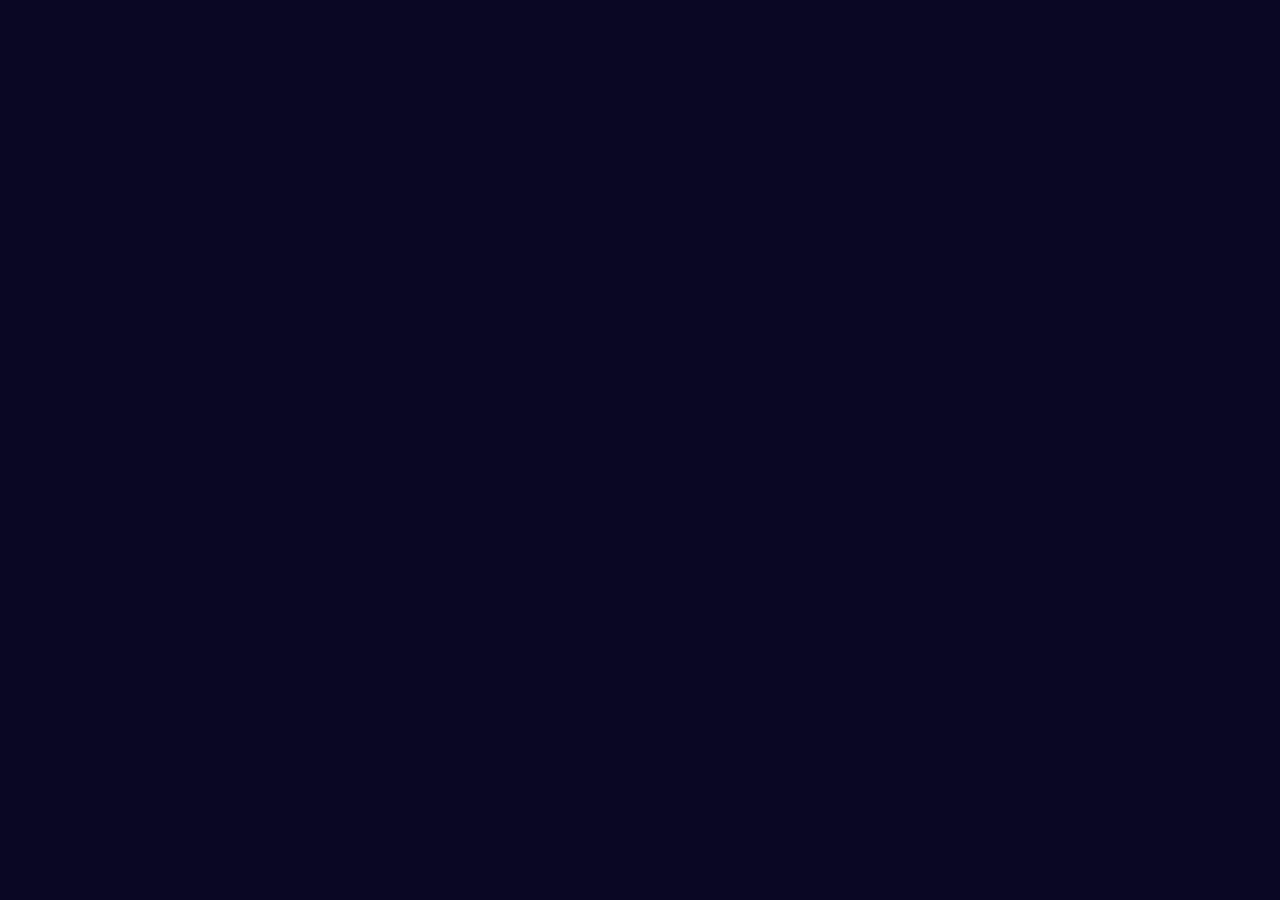
==== commit 8b42bdc2: "Update print statement from 'Hello' to 'Goodbye'" ====
--- a/index.html
+++ b/index.html
@@ -1 +1 @@
-<!DOCTYPE html><html lang="en" class="dark"><head><meta charset="utf-8"><meta name="viewport" content="width=device-width, initial-scale=1"><link rel="preload" href="/_next/static/media/e4af272ccee01ff0-s.p.woff2" as="font" crossorigin="" type="font/woff2"><link rel="preload" as="image" imagesrcset="/_next/image?url=%2Fimages%2Fgoldfooterimage.png.webp&w=256&q=75&dpl=dpl_Dy9cKMs3bmV32VB2NpdpPyUfmpPJ 1x, /_next/image?url=%2Fimages%2Fgoldfooterimage.png.webp&w=384&q=75&dpl=dpl_Dy9cKMs3bmV32VB2NpdpPyUfmpPJ 2x" fetchpriority="high"><link rel="stylesheet" href="css/6a408d3a1ac7d90a.css" data-precedence="next"><link rel="preload" as="script" fetchpriority="low" href="/_next/static/chunks/webpack-f648a1574df874d3.js?dpl=dpl_Dy9cKMs3bmV32VB2NpdpPyUfmpPJ"><script src="js/fd9d1056-c73200e00989c219.js" async=""></script><script src="js/117-0bb95f51e6db44e9.js" async=""></script><script src="js/main-app-2dcde4753ea0d175.js" async=""></script><script src="js/258-7639f4ef9c841c01.js" async=""></script><script src="js/972-3f418dd00eab120b.js" async=""></script><script src="js/278-45f8e24a7ad24b81.js" async=""></script><script src="js/page-b88ad44e05b393c4.js" async=""></script><title>KYC Verification For Project Owners | Assure DeFi®</title><meta name="description" content="Build investor trust with the Verification Gold Standard®. Empower your project with Assure DeFi®."><link rel="canonical" href="https://assuredefi.com"><meta property="og:title" content="KYC Verification For Project Owners | Assure DeFi®"><meta property="og:description" content="Build investor trust with the Verification Gold Standard®. Empower your project with Assure DeFi®."><meta property="og:url" content="https://assuredefi.com"><meta property="og:site_name" content="Assure DeFi®"><meta property="og:image" content="images/Assure-brand.webp"><meta property="og:type" content="website"><meta name="twitter:card" content="summary_large_image"><meta name="twitter:title" content="KYC Verification For Project Owners | Assure DeFi®"><meta name="twitter:description" content="Build investor trust with the Verification Gold Standard®. Empower your project with Assure DeFi®."><meta name="twitter:image" content="https://assuredefi.com/images/Assure-brand.webp"><link rel="icon" href="images/favicon.png"><link rel="apple-touch-icon" href="images/favicon.png"><meta name="next-size-adjust"><script type="application/ld+json">{"@context":"https://schema.org","@type":"Organization","name":"Assure DeFi","url":"https://assuredefi.com","logo":"https://assuredefi.com/images/Assure-brand.webp","description":"The Verification Gold Standard® in crypto. KYC verification, smart contract audits, and fraud pursuit for blockchain projects.","sameAs":["https://t.me/AssureDeFi","https://t.me/assuredefisales"],"foundingDate":"2021","contactPoint":{"@type":"ContactPoint","contactType":"sales","url":"https://t.me/assuredefisales"}}</script><script type="application/ld+json">{"@context":"https://schema.org","@type":"WebSite","name":"Assure DeFi","url":"https://assuredefi.com"}</script><script src="js/polyfills-42372ed130431b0a.js" nomodule=""></script></head><body class="__variable_f367f3 font-sans"><header class="fixed top-0 left-0 right-0 z-50 bg-brand-navy/95 backdrop-blur-sm border-b border-white/5"><div class="container-main"><nav class="flex items-center justify-between h-16"><a class="flex-shrink-0" href="/"><img alt="AssureDefi Logo" fetchpriority="high" width="160" height="36" decoding="async" data-nimg="1" class="h-9 w-auto" style="color:transparent" srcset="images/image_61.jpg 1x, images/image_15.jpg 2x" src="images/image_15.jpg"></a><ul class="hidden lg:flex items-center gap-8"><li><a class="text-sm font-medium transition-colors text-gray-300 hover:text-white" href="/about">About</a></li><li><a class="text-sm font-medium transition-colors text-gray-300 hover:text-white" href="/pricing">Pricing</a></li><li class="relative"><button class="flex items-center gap-1.5 text-gray-300 hover:text-white transition-colors text-sm font-medium">Services<svg class="w-4 h-4 transition-transform" fill="none" stroke="currentColor" viewBox="0 0 24 24"><path stroke-linecap="round" stroke-linejoin="round" stroke-width="2" d="M19 9l-7 7-7-7"></path></svg></button></li><li class="relative"><button class="flex items-center gap-1.5 text-gray-300 hover:text-white transition-colors text-sm font-medium">Partners<svg class="w-4 h-4 transition-transform" fill="none" stroke="currentColor" viewBox="0 0 24 24"><path stroke-linecap="round" stroke-linejoin="round" stroke-width="2" d="M19 9l-7 7-7-7"></path></svg></button></li><li class="relative"><button class="flex items-center gap-1.5 text-gray-300 hover:text-white transition-colors text-sm font-medium">Blog<svg class="w-4 h-4 transition-transform" fill="none" stroke="currentColor" viewBox="0 0 24 24"><path stroke-linecap="round" stroke-linejoin="round" stroke-width="2" d="M19 9l-7 7-7-7"></path></svg></button></li></ul><div class="hidden lg:flex items-center gap-3"><a target="_blank" rel="noopener noreferrer" class="btn-primary py-2.5 px-5 text-xs" href="https://projects.assuredefi.com">Verified Projects</a><a target="_blank" rel="noopener noreferrer" class="btn-secondary py-2.5 px-5 text-xs" href="https://t.me/AssureDeFiSales">Get a Free Assessment</a></div><button class="lg:hidden text-white p-2" aria-label="Toggle menu"><svg class="w-6 h-6" fill="none" stroke="currentColor" viewBox="0 0 24 24"><path stroke-linecap="round" stroke-linejoin="round" stroke-width="2" d="M4 6h16M4 12h16M4 18h16"></path></svg></button></nav></div></header><main><section class="relative overflow-hidden" style="background-color:#08071c;padding-top:100px"><div class="absolute pointer-events-none" style="right:-16px;width:0px;height:50%;top:20%;box-shadow:0 0 175px 45px rgba(216, 196, 64, 0.5)"></div><div class="absolute pointer-events-none" style="left:-20px;width:0px;height:33%;top:25%;box-shadow:0 0 160px 45px rgba(216, 196, 64, 0.5)"></div><div class="container-main relative z-10"><div class="text-center mb-6"><p class="section-label text-base md:text-lg font-bold tracking-wider leading-none mb-0">The Verification Gold Standard<sup>®</sup></p><p class="section-label text-xs tracking-widest leading-none mb-4 italic">Est. 2021</p></div><h1 class="text-3xl md:text-4xl lg:text-[2.75rem] xl:text-5xl font-bold leading-[1.15] text-center text-white">Smart Contract Audits & KYC Verification</h1><p class="text-lg lg:text-xl text-gray-300 text-center mt-3 max-w-2xl mx-auto">Trusted by 1,500+ projects. The fastest way to earn investor confidence.</p><div class="flex flex-col sm:flex-row gap-4 justify-center items-center mt-8"><a class="btn-primary" href="https://t.me/AssureDeFiSale">Get Secured</a><a href="https://projects.assuredefi.com" target="_blank" rel="noopener noreferrer" class="btn-ghost">Browse Verified Projects</a></div><div class="my-10 rounded-xl px-6 py-8 lg:px-10 lg:py-10 bg-white/[0.04] backdrop-blur-md border border-white/[0.08] border-t-accent-gold/20"><div class="grid grid-cols-2 lg:grid-cols-4 gap-8 lg:gap-6"><div class="text-center lg:border-r lg:border-white/[0.08]"><p class="text-3xl lg:text-4xl font-bold mb-1.5 text-white" style="letter-spacing:-0.02em">1,500+</p><p class="text-xs lg:text-sm text-gray-400 font-medium tracking-wide">Projects Secured</p></div><div class="text-center lg:border-r lg:border-white/[0.08]"><p class="text-3xl lg:text-4xl font-bold mb-1.5 text-white" style="letter-spacing:-0.02em">$2B+</p><p class="text-xs lg:text-sm text-gray-400 font-medium tracking-wide">in Verified Project Value</p></div><div class="text-center lg:border-r lg:border-white/[0.08]"><p class="text-3xl lg:text-4xl font-bold mb-1.5 text-white" style="letter-spacing:-0.02em">100+</p><p class="text-xs lg:text-sm text-gray-400 font-medium tracking-wide">Years Combined Audit Experience</p></div><div class="text-center "><p class="text-3xl lg:text-4xl font-bold mb-1.5 text-white" style="letter-spacing:-0.02em">48hr</p><p class="text-xs lg:text-sm text-gray-400 font-medium tracking-wide">Audit Turnaround</p></div></div></div><div class="mb-10"><div class="relative rounded-xl border border-white/10 bg-black overflow-hidden shadow-2xl"><video autoplay="" muted="" loop="" playsinline="" class="w-full object-contain lg:object-cover lg:min-h-[55vh]"><source src="media/assure-defi-ad.mp4" type="video/mp4"></video></div></div><div class="grid grid-cols-1 lg:grid-cols-2 gap-6 pb-10"><div class="card flex flex-col justify-center"><p class="text-xs font-semibold tracking-[0.2em] uppercase text-accent-gold mb-4">Smart Contract Audits</p><div class="space-y-3"><div class="flex items-start gap-3"><svg class="w-5 h-5 text-accent-gold mt-0.5 shrink-0" fill="none" viewBox="0 0 24 24" stroke="currentColor" stroke-width="2.5"><path stroke-linecap="round" stroke-linejoin="round" d="M5 13l4 4L19 7"></path></svg><p class="text-base text-white">Line-by-line expert code review + automated analysis</p></div><div class="flex items-start gap-3"><svg class="w-5 h-5 text-accent-gold mt-0.5 shrink-0" fill="none" viewBox="0 0 24 24" stroke="currentColor" stroke-width="2.5"><path stroke-linecap="round" stroke-linejoin="round" d="M5 13l4 4L19 7"></path></svg><p class="text-base text-white">As fast as 48 hours turnaround</p></div><div class="flex items-start gap-3"><svg class="w-5 h-5 text-accent-gold mt-0.5 shrink-0" fill="none" viewBox="0 0 24 24" stroke="currentColor" stroke-width="2.5"><path stroke-linecap="round" stroke-linejoin="round" d="M5 13l4 4L19 7"></path></svg><p class="text-base text-white">Multi-chain support across ETH, BSC, Polygon, Solana, and more</p></div></div></div><div class="card-highlight flex flex-col justify-center"><p class="text-xs font-semibold tracking-[0.2em] uppercase text-accent-gold mb-4">KYC Verification</p><div class="space-y-3"><div class="flex items-start gap-3"><svg class="w-5 h-5 text-accent-gold mt-0.5 shrink-0" fill="none" viewBox="0 0 24 24" stroke="currentColor" stroke-width="2.5"><path stroke-linecap="round" stroke-linejoin="round" d="M5 13l4 4L19 7"></path></svg><p class="text-base text-white">The Verification Gold Standard<sup>®</sup></p></div><div class="flex items-start gap-3"><svg class="w-5 h-5 text-accent-gold mt-0.5 shrink-0" fill="none" viewBox="0 0 24 24" stroke="currentColor" stroke-width="2.5"><path stroke-linecap="round" stroke-linejoin="round" d="M5 13l4 4L19 7"></path></svg><p class="text-base text-white">Fast, private, and respected across the ecosystem</p></div><div class="flex items-start gap-3"><svg class="w-5 h-5 text-accent-gold mt-0.5 shrink-0" fill="none" viewBox="0 0 24 24" stroke="currentColor" stroke-width="2.5"><path stroke-linecap="round" stroke-linejoin="round" d="M5 13l4 4L19 7"></path></svg><p class="text-base text-white">Verified teams raise more</p></div></div></div></div></div></section><section class="relative" style="background-color:#04030e"><div class="divider-gold"></div><div class="container-main section-sm"><p class="section-label text-center mb-8">Accepted and integrated by:</p><div class="flex items-center justify-center gap-6 lg:gap-8 flex-wrap overflow-hidden"><img alt="Gempad" loading="lazy" width="160" height="64" decoding="async" data-nimg="1" class="h-16 lg:h-20 w-auto object-contain opacity-60 hover:opacity-100 transition-opacity duration-300" style="color:transparent" srcset="images/image_16.jpg 1x, images/image_1.jpg 2x" src="images/image_1.jpg"><img alt="Proof" loading="lazy" width="160" height="64" decoding="async" data-nimg="1" class="h-16 lg:h-20 w-auto object-contain opacity-60 hover:opacity-100 transition-opacity duration-300" style="color:transparent" srcset="images/image_13.jpg 1x, images/image_5.jpg 2x" src="images/image_5.jpg"><img alt="Dextools" loading="lazy" width="160" height="64" decoding="async" data-nimg="1" class="h-16 lg:h-20 w-auto object-contain opacity-60 hover:opacity-100 transition-opacity duration-300" style="color:transparent" srcset="images/image_20.jpg 1x, images/image_4.jpg 2x" src="images/image_4.jpg"><img alt="Syscoin" loading="lazy" width="160" height="64" decoding="async" data-nimg="1" class="h-16 lg:h-20 w-auto object-contain opacity-60 hover:opacity-100 transition-opacity duration-300" style="color:transparent" srcset="images/image_27.jpg 1x, images/image.jpg 2x" src="images/image.jpg"><img alt="Fantom" loading="lazy" width="160" height="64" decoding="async" data-nimg="1" class="h-16 lg:h-20 w-auto object-contain opacity-60 hover:opacity-100 transition-opacity duration-300" style="color:transparent" srcset="images/image_10.jpg 1x, images/image_8.jpg 2x" src="images/image_8.jpg"><img alt="UNCX" loading="lazy" width="160" height="64" decoding="async" data-nimg="1" class="h-16 lg:h-20 w-auto object-contain opacity-60 hover:opacity-100 transition-opacity duration-300" style="color:transparent" srcset="images/image_21.jpg 1x, images/image_6.jpg 2x" src="images/image_6.jpg"><img alt="GoPlus" loading="lazy" width="160" height="64" decoding="async" data-nimg="1" class="h-16 lg:h-20 w-auto object-contain opacity-60 hover:opacity-100 transition-opacity duration-300" style="color:transparent" srcset="images/image_12.jpg 1x, images/image_17.jpg 2x" src="images/image_17.jpg"><div class="relative flex flex-col items-center justify-center h-16 lg:h-20" style="aspect-ratio:1 / 1.15;clip-path:polygon(50% 0%, 100% 25%, 100% 75%, 50% 100%, 0% 75%, 0% 25%);background:linear-gradient(180deg, #1e1b4b 0%, #151337 100%)"><img alt="Etherscan" loading="lazy" width="80" height="80" decoding="async" data-nimg="1" class="object-contain w-[40%] h-[40%]" style="color:transparent" src="images/etherscan-logo-light.svg"><span class="text-[0.55rem] font-bold tracking-[0.15em] text-white/70 mt-1 uppercase">Etherscan</span></div><div class="relative flex flex-col items-center justify-center h-16 lg:h-20" style="aspect-ratio:1 / 1.15;clip-path:polygon(50% 0%, 100% 25%, 100% 75%, 50% 100%, 0% 75%, 0% 25%);background:linear-gradient(180deg, #1e1b4b 0%, #151337 100%)"><img alt="Binance" loading="lazy" width="80" height="80" decoding="async" data-nimg="1" class="object-contain w-[40%] h-[40%]" style="color:transparent" src="images/binance-icon.svg"><span class="text-[0.55rem] font-bold tracking-[0.15em] text-white/70 mt-1 uppercase">Binance</span></div><img alt="Quick Intel" loading="lazy" width="160" height="64" decoding="async" data-nimg="1" class="h-16 lg:h-20 w-auto object-contain opacity-60 hover:opacity-100 transition-opacity duration-300" style="color:transparent" srcset="images/image_30.jpg 1x, images/image_2.jpg 2x" src="images/image_2.jpg"></div></div><div class="divider-gold"></div></section><section class="section bg-section-bg1"><div class="container-main"><div class="text-center mb-20"><p class="section-label">OUR SERVICES</p><h2 class="section-title">One Partner. Two Layers of Protection.</h2><p class="section-subtitle mx-auto text-center mt-6">Code security and team verification under one roof.</p></div><div class="grid lg:grid-cols-2 gap-6 lg:gap-8 items-stretch max-w-4xl mx-auto"><div class="relative lg:pt-10"><div class="absolute -right-3 -top-3 lg:right-auto lg:-top-8 lg:left-1/2 lg:-translate-x-1/2 z-10 flex items-center justify-center w-14 h-14 lg:w-16 lg:h-16 rounded-full bg-black border-2 border-yellow-500/60 shadow-lg"><img alt="Assured Checkmark" loading="lazy" width="36" height="36" decoding="async" data-nimg="1" class="object-contain" style="color:transparent" srcset="images/image_51.jpg 1x, images/image_7.jpg 2x" src="images/image_7.jpg"></div><div class="card flex flex-col h-full rounded-lg overflow-visible"><h3 class="text-xl md:text-2xl font-bold text-white mb-4 leading-tight">Smart Contract Audits</h3><p class="text-gray-400 text-base mb-8 leading-relaxed">Line-by-line expert review with results in as little as 48 hours.</p><ul class="space-y-4 mb-10 flex-1"><li class="flex items-start gap-3 text-sm text-gray-300 leading-relaxed"><svg width="16" height="16" viewBox="0 0 16 16" fill="none" xmlns="http://www.w3.org/2000/svg" class="shrink-0 mt-0.5"><path d="M3.5 8.5L6.5 11.5L12.5 4.5" stroke="#ffe627" stroke-width="2" stroke-linecap="round" stroke-linejoin="round"></path></svg><span>Manual code review paired with automated vulnerability scanning</span></li><li class="flex items-start gap-3 text-sm text-gray-300 leading-relaxed"><svg width="16" height="16" viewBox="0 0 16 16" fill="none" xmlns="http://www.w3.org/2000/svg" class="shrink-0 mt-0.5"><path d="M3.5 8.5L6.5 11.5L12.5 4.5" stroke="#ffe627" stroke-width="2" stroke-linecap="round" stroke-linejoin="round"></path></svg><span>Multi-chain: ETH, BSC, Polygon, Fantom, Solana+</span></li><li class="flex items-start gap-3 text-sm text-gray-300 leading-relaxed"><svg width="16" height="16" viewBox="0 0 16 16" fill="none" xmlns="http://www.w3.org/2000/svg" class="shrink-0 mt-0.5"><path d="M3.5 8.5L6.5 11.5L12.5 4.5" stroke="#ffe627" stroke-width="2" stroke-linecap="round" stroke-linejoin="round"></path></svg><span>Detailed findings report with remediation guidance</span></li><li class="flex items-start gap-3 text-sm text-gray-300 leading-relaxed"><svg width="16" height="16" viewBox="0 0 16 16" fill="none" xmlns="http://www.w3.org/2000/svg" class="shrink-0 mt-0.5"><path d="M3.5 8.5L6.5 11.5L12.5 4.5" stroke="#ffe627" stroke-width="2" stroke-linecap="round" stroke-linejoin="round"></path></svg><span>Audit certificate and website badge on completion</span></li></ul><a class="btn-primary mt-auto text-base whitespace-nowrap" href="https://t.me/AssureDeFiSale">Start Your Audit</a></div></div><div class="relative lg:pt-10"><div class="absolute -right-3 -top-3 lg:right-auto lg:-top-8 lg:left-1/2 lg:-translate-x-1/2 z-10 flex items-center justify-center w-14 h-14 lg:w-16 lg:h-16 rounded-full bg-black border-2 border-yellow-500/60 shadow-lg"><img alt="Verified Seal" loading="lazy" width="36" height="36" decoding="async" data-nimg="1" class="object-contain" style="color:transparent" srcset="images/image_44.jpg 1x, images/image_3.jpg 2x" src="images/image_3.jpg"></div><div class="card flex flex-col h-full rounded-lg overflow-visible"><h3 class="text-xl md:text-2xl font-bold text-white mb-4 leading-tight">KYC Verification</h3><p class="text-gray-400 text-base mb-8 leading-relaxed">The Verification Gold Standard<sup>®</sup>. First-ever project KYC in crypto.</p><ul class="space-y-4 mb-10 flex-1"><li class="flex items-start gap-3 text-sm text-gray-300 leading-relaxed"><svg width="16" height="16" viewBox="0 0 16 16" fill="none" xmlns="http://www.w3.org/2000/svg" class="shrink-0 mt-0.5"><path d="M3.5 8.5L6.5 11.5L12.5 4.5" stroke="#ffe627" stroke-width="2" stroke-linecap="round" stroke-linejoin="round"></path></svg><span>#1 Most Trusted Web3 KYC Verification Provider Globally</span></li><li class="flex items-start gap-3 text-sm text-gray-300 leading-relaxed"><svg width="16" height="16" viewBox="0 0 16 16" fill="none" xmlns="http://www.w3.org/2000/svg" class="shrink-0 mt-0.5"><path d="M3.5 8.5L6.5 11.5L12.5 4.5" stroke="#ffe627" stroke-width="2" stroke-linecap="round" stroke-linejoin="round"></path></svg><span>Video verification + biometric analysis</span></li><li class="flex items-start gap-3 text-sm text-gray-300 leading-relaxed"><svg width="16" height="16" viewBox="0 0 16 16" fill="none" xmlns="http://www.w3.org/2000/svg" class="shrink-0 mt-0.5"><path d="M3.5 8.5L6.5 11.5L12.5 4.5" stroke="#ffe627" stroke-width="2" stroke-linecap="round" stroke-linejoin="round"></path></svg><span>Compliance certificate issued on completion</span></li><li class="flex items-start gap-3 text-sm text-gray-300 leading-relaxed"><svg width="16" height="16" viewBox="0 0 16 16" fill="none" xmlns="http://www.w3.org/2000/svg" class="shrink-0 mt-0.5"><path d="M3.5 8.5L6.5 11.5L12.5 4.5" stroke="#ffe627" stroke-width="2" stroke-linecap="round" stroke-linejoin="round"></path></svg><span>Fraud Pursuit Guarantee™ — your badge means something</span></li><li class="flex items-start gap-3 text-sm text-gray-300 leading-relaxed"><svg width="16" height="16" viewBox="0 0 16 16" fill="none" xmlns="http://www.w3.org/2000/svg" class="shrink-0 mt-0.5"><path d="M3.5 8.5L6.5 11.5L12.5 4.5" stroke="#ffe627" stroke-width="2" stroke-linecap="round" stroke-linejoin="round"></path></svg><span>24-48 hour turnaround</span></li></ul><a class="btn-primary mt-auto text-base whitespace-nowrap" href="https://t.me/AssureDeFiSale">Get Verified</a></div></div></div></div></section><section class="bg-[#050411] section"><div class="container-main"><div class="text-center mb-16 lg:mb-20"><p class="section-label">Why Assure DeFi®</p><h2 class="section-title max-w-4xl mx-auto">Supporting Credible Builders. Making Life Difficult for Bad Actors.</h2></div><div class="flex flex-col gap-4 md:hidden"><div class="rounded-xl border border-white/10 bg-white/[0.02] overflow-hidden"><div class="px-5 py-4 border-b border-white/10 bg-white/5"><h3 class="text-white font-semibold text-base">Smart Contract Audits</h3></div><div class="divide-y divide-white/5"><div class="flex items-center justify-between px-5 py-3.5"><span class="text-xs font-bold uppercase tracking-[0.15em] text-accent-gold">Assure DeFi®</span><span class="text-sm font-semibold text-right max-w-[55%] text-accent-gold">Yes (Full agentic & Manual Review)</span></div><div class="flex items-center justify-between px-5 py-3.5"><span class="text-xs font-medium uppercase tracking-[0.1em] text-gray-500">Typical Audit Firm</span><span class="text-gray-400">Yes (basic scans)</span></div><div class="flex items-center justify-between px-5 py-3.5"><span class="text-xs font-medium uppercase tracking-[0.1em] text-gray-500">Typical KYC Provider</span><span class="flex items-center gap-2 text-red-500 font-bold"><svg width="18" height="18" viewBox="0 0 18 18" fill="none" xmlns="http://www.w3.org/2000/svg" class="inline-block"><path d="M4 4L14 14M14 4L4 14" stroke="#ef4444" stroke-width="2.5" stroke-linecap="round" stroke-linejoin="round"></path></svg></span></div></div></div><div class="rounded-xl border border-white/10 bg-white/[0.02] overflow-hidden"><div class="px-5 py-4 border-b border-white/10 bg-white/5"><h3 class="text-white font-semibold text-base">Team KYC Verification</h3></div><div class="divide-y divide-white/5"><div class="flex items-center justify-between px-5 py-3.5"><span class="text-xs font-bold uppercase tracking-[0.15em] text-accent-gold">Assure DeFi®</span><span class="text-sm font-semibold text-right max-w-[55%] text-accent-gold">Yes (Gold Standard)</span></div><div class="flex items-center justify-between px-5 py-3.5"><span class="text-xs font-medium uppercase tracking-[0.1em] text-gray-500">Typical Audit Firm</span><span class="flex items-center gap-2 text-red-500 font-bold"><svg width="18" height="18" viewBox="0 0 18 18" fill="none" xmlns="http://www.w3.org/2000/svg" class="inline-block"><path d="M4 4L14 14M14 4L4 14" stroke="#ef4444" stroke-width="2.5" stroke-linecap="round" stroke-linejoin="round"></path></svg></span></div><div class="flex items-center justify-between px-5 py-3.5"><span class="text-xs font-medium uppercase tracking-[0.1em] text-gray-500">Typical KYC Provider</span><span class="text-gray-400">Yes (surface-level)</span></div></div></div><div class="rounded-xl border border-white/10 bg-white/[0.02] overflow-hidden"><div class="px-5 py-4 border-b border-white/10 bg-white/5"><h3 class="text-white font-semibold text-base">Investor Protection Guarantee</h3></div><div class="divide-y divide-white/5"><div class="flex items-center justify-between px-5 py-3.5"><span class="text-xs font-bold uppercase tracking-[0.15em] text-accent-gold">Assure DeFi®</span><span class="text-sm font-semibold text-right max-w-[55%] text-accent-gold">Yes (Fraud Pursuit Guarantee™)</span></div><div class="flex items-center justify-between px-5 py-3.5"><span class="text-xs font-medium uppercase tracking-[0.1em] text-gray-500">Typical Audit Firm</span><span class="flex items-center gap-2 text-red-500 font-bold"><svg width="18" height="18" viewBox="0 0 18 18" fill="none" xmlns="http://www.w3.org/2000/svg" class="inline-block"><path d="M4 4L14 14M14 4L4 14" stroke="#ef4444" stroke-width="2.5" stroke-linecap="round" stroke-linejoin="round"></path></svg></span></div><div class="flex items-center justify-between px-5 py-3.5"><span class="text-xs font-medium uppercase tracking-[0.1em] text-gray-500">Typical KYC Provider</span><span class="flex items-center gap-2 text-red-500 font-bold"><svg width="18" height="18" viewBox="0 0 18 18" fill="none" xmlns="http://www.w3.org/2000/svg" class="inline-block"><path d="M4 4L14 14M14 4L4 14" stroke="#ef4444" stroke-width="2.5" stroke-linecap="round" stroke-linejoin="round"></path></svg></span></div></div></div><div class="rounded-xl border border-white/10 bg-white/[0.02] overflow-hidden"><div class="px-5 py-4 border-b border-white/10 bg-white/5"><h3 class="text-white font-semibold text-base">Post-Audit Marketing</h3></div><div class="divide-y divide-white/5"><div class="flex items-center justify-between px-5 py-3.5"><span class="text-xs font-bold uppercase tracking-[0.15em] text-accent-gold">Assure DeFi®</span><span class="text-sm font-semibold text-right max-w-[55%] text-accent-gold">Yes (40K+ reach)</span></div><div class="flex items-center justify-between px-5 py-3.5"><span class="text-xs font-medium uppercase tracking-[0.1em] text-gray-500">Typical Audit Firm</span><span class="flex items-center gap-2 text-red-500 font-bold"><svg width="18" height="18" viewBox="0 0 18 18" fill="none" xmlns="http://www.w3.org/2000/svg" class="inline-block"><path d="M4 4L14 14M14 4L4 14" stroke="#ef4444" stroke-width="2.5" stroke-linecap="round" stroke-linejoin="round"></path></svg></span></div><div class="flex items-center justify-between px-5 py-3.5"><span class="text-xs font-medium uppercase tracking-[0.1em] text-gray-500">Typical KYC Provider</span><span class="flex items-center gap-2 text-red-500 font-bold"><svg width="18" height="18" viewBox="0 0 18 18" fill="none" xmlns="http://www.w3.org/2000/svg" class="inline-block"><path d="M4 4L14 14M14 4L4 14" stroke="#ef4444" stroke-width="2.5" stroke-linecap="round" stroke-linejoin="round"></path></svg></span></div></div></div><div class="rounded-xl border border-white/10 bg-white/[0.02] overflow-hidden"><div class="px-5 py-4 border-b border-white/10 bg-white/5"><h3 class="text-white font-semibold text-base">US-Based Legal Entity</h3></div><div class="divide-y divide-white/5"><div class="flex items-center justify-between px-5 py-3.5"><span class="text-xs font-bold uppercase tracking-[0.15em] text-accent-gold">Assure DeFi®</span><span class="text-sm font-semibold text-right max-w-[55%] text-accent-gold">Yes (Ohio LLC)</span></div><div class="flex items-center justify-between px-5 py-3.5"><span class="text-xs font-medium uppercase tracking-[0.1em] text-gray-500">Typical Audit Firm</span><span class="text-gray-500">Varies</span></div><div class="flex items-center justify-between px-5 py-3.5"><span class="text-xs font-medium uppercase tracking-[0.1em] text-gray-500">Typical KYC Provider</span><span class="text-gray-500">Varies</span></div></div></div></div><div class="hidden md:block overflow-x-auto rounded-xl border border-white/10 shadow-2xl"><table class="w-full text-left"><thead><tr class="bg-white/5 border-b-2 border-accent-gold/30"><th class="px-8 py-6 text-xs font-bold uppercase tracking-[0.2em] text-gray-400">Capability</th><th class="px-8 py-6 text-xs font-bold uppercase tracking-[0.2em] text-accent-gold">Assure DeFi®</th><th class="px-8 py-6 text-xs font-bold uppercase tracking-[0.2em] text-gray-400">Typical Audit Firm</th><th class="px-8 py-6 text-xs font-bold uppercase tracking-[0.2em] text-gray-400">Typical KYC Provider</th></tr></thead><tbody><tr class="border-b border-white/5 hover:bg-white/[0.03] transition-all duration-300 bg-white/[0.01]"><td class="px-8 py-5 text-white font-semibold">Smart Contract Audits</td><td class="px-8 py-5 font-semibold text-accent-gold">Yes (Full agentic & Manual Review)</td><td class="px-8 py-5"><span class="text-gray-400">Yes (basic scans)</span></td><td class="px-8 py-5"><span class="flex items-center gap-2 text-red-500 font-bold"><svg width="18" height="18" viewBox="0 0 18 18" fill="none" xmlns="http://www.w3.org/2000/svg" class="inline-block"><path d="M4 4L14 14M14 4L4 14" stroke="#ef4444" stroke-width="2.5" stroke-linecap="round" stroke-linejoin="round"></path></svg></span></td></tr><tr class="border-b border-white/5 hover:bg-white/[0.03] transition-all duration-300 "><td class="px-8 py-5 text-white font-semibold">Team KYC Verification</td><td class="px-8 py-5 font-semibold text-accent-gold">Yes (Gold Standard)</td><td class="px-8 py-5"><span class="flex items-center gap-2 text-red-500 font-bold"><svg width="18" height="18" viewBox="0 0 18 18" fill="none" xmlns="http://www.w3.org/2000/svg" class="inline-block"><path d="M4 4L14 14M14 4L4 14" stroke="#ef4444" stroke-width="2.5" stroke-linecap="round" stroke-linejoin="round"></path></svg></span></td><td class="px-8 py-5"><span class="text-gray-400">Yes (surface-level)</span></td></tr><tr class="border-b border-white/5 hover:bg-white/[0.03] transition-all duration-300 bg-white/[0.01]"><td class="px-8 py-5 text-white font-semibold">Investor Protection Guarantee</td><td class="px-8 py-5 font-semibold text-accent-gold">Yes (Fraud Pursuit Guarantee™)</td><td class="px-8 py-5"><span class="flex items-center gap-2 text-red-500 font-bold"><svg width="18" height="18" viewBox="0 0 18 18" fill="none" xmlns="http://www.w3.org/2000/svg" class="inline-block"><path d="M4 4L14 14M14 4L4 14" stroke="#ef4444" stroke-width="2.5" stroke-linecap="round" stroke-linejoin="round"></path></svg></span></td><td class="px-8 py-5"><span class="flex items-center gap-2 text-red-500 font-bold"><svg width="18" height="18" viewBox="0 0 18 18" fill="none" xmlns="http://www.w3.org/2000/svg" class="inline-block"><path d="M4 4L14 14M14 4L4 14" stroke="#ef4444" stroke-width="2.5" stroke-linecap="round" stroke-linejoin="round"></path></svg></span></td></tr><tr class="border-b border-white/5 hover:bg-white/[0.03] transition-all duration-300 "><td class="px-8 py-5 text-white font-semibold">Post-Audit Marketing</td><td class="px-8 py-5 font-semibold text-accent-gold">Yes (40K+ reach)</td><td class="px-8 py-5"><span class="flex items-center gap-2 text-red-500 font-bold"><svg width="18" height="18" viewBox="0 0 18 18" fill="none" xmlns="http://www.w3.org/2000/svg" class="inline-block"><path d="M4 4L14 14M14 4L4 14" stroke="#ef4444" stroke-width="2.5" stroke-linecap="round" stroke-linejoin="round"></path></svg></span></td><td class="px-8 py-5"><span class="flex items-center gap-2 text-red-500 font-bold"><svg width="18" height="18" viewBox="0 0 18 18" fill="none" xmlns="http://www.w3.org/2000/svg" class="inline-block"><path d="M4 4L14 14M14 4L4 14" stroke="#ef4444" stroke-width="2.5" stroke-linecap="round" stroke-linejoin="round"></path></svg></span></td></tr><tr class="border-b border-white/5 hover:bg-white/[0.03] transition-all duration-300 bg-white/[0.01]"><td class="px-8 py-5 text-white font-semibold">US-Based Legal Entity</td><td class="px-8 py-5 font-semibold text-accent-gold">Yes (Ohio LLC)</td><td class="px-8 py-5"><span class="text-gray-500">Varies</span></td><td class="px-8 py-5"><span class="text-gray-500">Varies</span></td></tr></tbody></table></div><p class="mt-12 lg:mt-16 text-center text-white text-lg lg:text-xl italic font-medium max-w-none mx-auto px-4">We are the only company where audit + verification + accountability exist under one roof.</p></div></section><section class="section bg-[#090822]"><div class="container-main"><div class="text-center mb-20"><p class="section-label">GETTING STARTED</p><h2 class="section-title">From First Contact to Fully Secured in 48 Hours</h2></div><div class="relative"><div class="hidden lg:block absolute top-6 left-[calc(12.5%+24px)] right-[calc(12.5%+24px)] h-[3px] bg-gradient-to-r from-accent-gold/20 via-accent-gold/50 to-accent-gold/20" aria-hidden="true"></div><div class="lg:hidden absolute top-0 bottom-0 left-6 w-[3px] bg-gradient-to-b from-accent-gold/20 via-accent-gold/50 to-accent-gold/20" aria-hidden="true"></div><div class="grid lg:grid-cols-4 gap-12 lg:gap-8"><div class="relative pl-16 lg:pl-0"><div class="flex lg:justify-center"><div class="absolute left-0 lg:relative lg:left-auto w-12 h-12 rounded-full border-3 border-accent-gold bg-[#090822] flex items-center justify-center z-10 shadow-lg"><span class="text-accent-gold text-base font-bold">1</span></div></div><div class="lg:text-center"><h3 class="text-white font-bold text-xl mt-0 lg:mt-6 mb-3 leading-tight">Scope Your Needs</h3><p class="text-gray-400 text-base leading-relaxed">Talk to our team on Telegram. We assess your code, team structure, and security needs. No commitment, no cost.</p></div></div><div class="relative pl-16 lg:pl-0"><div class="flex lg:justify-center"><div class="absolute left-0 lg:relative lg:left-auto w-12 h-12 rounded-full border-3 border-accent-gold bg-[#090822] flex items-center justify-center z-10 shadow-lg"><span class="text-accent-gold text-base font-bold">2</span></div></div><div class="lg:text-center"><h3 class="text-white font-bold text-xl mt-0 lg:mt-6 mb-3 leading-tight">Choose Your Services</h3><p class="text-gray-400 text-base leading-relaxed">Smart contract audit, KYC verification, or both. Bundle and save $250.</p></div></div><div class="relative pl-16 lg:pl-0"><div class="flex lg:justify-center"><div class="absolute left-0 lg:relative lg:left-auto w-12 h-12 rounded-full border-3 border-accent-gold bg-[#090822] flex items-center justify-center z-10 shadow-lg"><span class="text-accent-gold text-base font-bold">3</span></div></div><div class="lg:text-center"><h3 class="text-white font-bold text-xl mt-0 lg:mt-6 mb-3 leading-tight">We Get to Work</h3><p class="text-gray-400 text-base leading-relaxed">Auditors review your code line by line. Verification specialists authenticate your team. Turnaround: 48 hours or less.</p></div></div><div class="relative pl-16 lg:pl-0"><div class="flex lg:justify-center"><div class="absolute left-0 lg:relative lg:left-auto w-12 h-12 rounded-full border-3 border-accent-gold bg-[#090822] flex items-center justify-center z-10 shadow-lg"><span class="text-accent-gold text-base font-bold">4</span></div></div><div class="lg:text-center"><h3 class="text-white font-bold text-xl mt-0 lg:mt-6 mb-3 leading-tight">Launch With Confidence</h3><p class="text-gray-400 text-base leading-relaxed">Receive your audit report and KYC certification. Get listed in our verified project registry.</p></div></div></div></div><div class="text-center mt-16"><a target="_blank" rel="noopener noreferrer" class="btn-primary" href="https://t.me/AssureDeFiSale">Start Your Security Assessment</a></div></div></section><section class="bg-[#08071c] py-[100px]" style="background-image:url('images/Vector-horizontal.avif');background-size:cover;background-position:50%"><div class="mx-auto max-w-[1310px] px-4"><div class="text-center mb-16"><p class="text-xs font-bold uppercase tracking-[0.25em] text-accent-gold mb-6">PROOF, NOT PROMISES</p><h2 class="text-4xl lg:text-[52px] font-normal leading-tight lg:leading-[64px] text-white"><span class="bg-gradient-to-b from-[#fff495] to-[#d5c540] bg-clip-text text-transparent font-extrabold">1,500+</span> <!-- -->Projects.<!-- --> <span class="bg-gradient-to-b from-[#fff495] to-[#d5c540] bg-clip-text text-transparent font-extrabold">$2B+</span> <!-- -->Protected. Here's What They Say.</h2><p class="text-white text-lg lg:text-xl font-light leading-relaxed max-w-[700px] mx-auto mt-6">Welcome to full project acceleration. We're here to support you every step of the way and are proud of what project owners have to say about us.</p></div><div class="relative rounded-2xl shadow-2xl border border-white/10 overflow-hidden" style="background-image:url('images/Rectangle-97.avif'), url('images/Rectangle-93_1.avif');background-size:cover, cover;background-position:center, center"><div class="absolute top-0 left-0 right-0 h-[2px] bg-white/10 z-20"><div class="h-full bg-accent-gold transition-none" style="width:0%"></div></div><button class="absolute left-4 top-1/2 -translate-y-1/2 z-10 w-10 h-10 flex items-center justify-center rounded-full bg-black/40 border border-white/10 hover:border-accent-gold/50 hover:bg-black/70 transition-all duration-200" aria-label="Previous testimonial"><svg width="16" height="16" viewBox="0 0 16 16" fill="none" class="text-white"><path d="M10 12L6 8L10 4" stroke="currentColor" stroke-width="1.5" stroke-linecap="round" stroke-linejoin="round"></path></svg></button><button class="absolute right-4 top-1/2 -translate-y-1/2 z-10 w-10 h-10 flex items-center justify-center rounded-full bg-black/40 border border-white/10 hover:border-accent-gold/50 hover:bg-black/70 transition-all duration-200" aria-label="Next testimonial"><svg width="16" height="16" viewBox="0 0 16 16" fill="none" class="text-white"><path d="M6 4L10 8L6 12" stroke="currentColor" stroke-width="1.5" stroke-linecap="round" stroke-linejoin="round"></path></svg></button><div class="px-6 py-10 sm:px-16 sm:py-14 lg:px-24 lg:py-20 h-[520px] sm:h-[440px] lg:h-[420px] max-w-[900px] mx-auto flex flex-col transition-all duration-350 ease-out opacity-100 translate-x-0"><div class="flex items-center gap-4 mb-6 shrink-0"><span class="text-xs font-semibold uppercase tracking-[0.2em] px-3 py-1 rounded border text-[#60a5fa] border-[#60a5fa]/30 bg-[#60a5fa]/5">Audit</span><div class="flex items-center gap-1"><img alt="Star" loading="lazy" width="22" height="22" decoding="async" data-nimg="1" class="w-[22px] h-[22px]" style="color:transparent" srcset="images/image_43.jpg 1x, images/image_11.jpg 2x" src="images/image_11.jpg"><img alt="Star" loading="lazy" width="22" height="22" decoding="async" data-nimg="1" class="w-[22px] h-[22px]" style="color:transparent" srcset="images/image_43.jpg 1x, images/image_11.jpg 2x" src="images/image_11.jpg"><img alt="Star" loading="lazy" width="22" height="22" decoding="async" data-nimg="1" class="w-[22px] h-[22px]" style="color:transparent" srcset="images/image_43.jpg 1x, images/image_11.jpg 2x" src="images/image_11.jpg"><img alt="Star" loading="lazy" width="22" height="22" decoding="async" data-nimg="1" class="w-[22px] h-[22px]" style="color:transparent" srcset="images/image_43.jpg 1x, images/image_11.jpg 2x" src="images/image_11.jpg"><img alt="Star" loading="lazy" width="22" height="22" decoding="async" data-nimg="1" class="w-[22px] h-[22px]" style="color:transparent" srcset="images/image_43.jpg 1x, images/image_11.jpg 2x" src="images/image_11.jpg"></div></div><div class="flex-1 overflow-y-auto min-h-0"><div class="text-[80px] leading-none font-black text-accent-gold/25 mb-[-16px] select-none">“</div><p class="text-white text-2xl lg:text-[28px] font-light leading-[1.5] lg:leading-[1.55]">I've been in Cybersecurity for 20+ years and have dealt with more than my share of auditors — pen tests, web app tests, etc — and I have to say, you guys put most of the major firms out there to shame with your delivery. Will definitely be recommending you to others.</p></div><div class="mt-6 flex items-center justify-between gap-4 flex-wrap shrink-0"><div class="flex items-center gap-3"><div class="w-10 h-10 rounded-full border border-accent-gold/30 bg-[#1a1535] flex items-center justify-center flex-shrink-0"><span class="text-xs font-black text-accent-gold tracking-wider">JBG</span></div><div><p class="text-white text-sm font-semibold leading-tight">jbg</p><p class="text-accent-gold/70 text-xs mt-0.5">20+ Year Cybersecurity Professional</p></div></div><div class="flex items-center gap-3"><a class="btn-primary !h-10 !text-xs !px-5 flex items-center justify-center whitespace-nowrap" href="https://t.me/AssureDeFiSale">GET SECURED</a></div></div></div></div><div class="flex items-center justify-center gap-2 mt-6"><button aria-label="Go to testimonial 1" class="transition-all duration-300 rounded-full w-6 h-2 bg-accent-gold"></button><button aria-label="Go to testimonial 2" class="transition-all duration-300 rounded-full w-2 h-2 bg-white/20 hover:bg-white/40"></button><button aria-label="Go to testimonial 3" class="transition-all duration-300 rounded-full w-2 h-2 bg-white/20 hover:bg-white/40"></button><button aria-label="Go to testimonial 4" class="transition-all duration-300 rounded-full w-2 h-2 bg-white/20 hover:bg-white/40"></button><button aria-label="Go to testimonial 5" class="transition-all duration-300 rounded-full w-2 h-2 bg-white/20 hover:bg-white/40"></button><button aria-label="Go to testimonial 6" class="transition-all duration-300 rounded-full w-2 h-2 bg-white/20 hover:bg-white/40"></button><button aria-label="Go to testimonial 7" class="transition-all duration-300 rounded-full w-2 h-2 bg-white/20 hover:bg-white/40"></button><button aria-label="Go to testimonial 8" class="transition-all duration-300 rounded-full w-2 h-2 bg-white/20 hover:bg-white/40"></button><button aria-label="Go to testimonial 9" class="transition-all duration-300 rounded-full w-2 h-2 bg-white/20 hover:bg-white/40"></button><button aria-label="Go to testimonial 10" class="transition-all duration-300 rounded-full w-2 h-2 bg-white/20 hover:bg-white/40"></button><button aria-label="Go to testimonial 11" class="transition-all duration-300 rounded-full w-2 h-2 bg-white/20 hover:bg-white/40"></button><button aria-label="Go to testimonial 12" class="transition-all duration-300 rounded-full w-2 h-2 bg-white/20 hover:bg-white/40"></button><button aria-label="Go to testimonial 13" class="transition-all duration-300 rounded-full w-2 h-2 bg-white/20 hover:bg-white/40"></button><button aria-label="Go to testimonial 14" class="transition-all duration-300 rounded-full w-2 h-2 bg-white/20 hover:bg-white/40"></button><button aria-label="Go to testimonial 15" class="transition-all duration-300 rounded-full w-2 h-2 bg-white/20 hover:bg-white/40"></button></div><div class="text-center mt-3 text-gray-600 text-xs tracking-widest">01<!-- --> /<!-- --> <!-- -->15</div></div></section><section class="bg-[#050411] py-[100px]" style="background-image:url('images/fraud-section-shadow.webp');background-position:50%;background-size:100% 100%"><div class="mx-auto max-w-[1310px] px-4 flex flex-col items-center"><p class="text-xs font-semibold uppercase tracking-[0.2em] text-accent-gold mb-4">WHY YOUR BADGE CARRIES WEIGHT</p><p class="text-white text-center text-lg font-light leading-relaxed max-w-[640px] mb-8">Investors trust the Assure DeFi® badge because it's backed by real accountability. When the market asks “is this project legit?” — your verification answers with substance, not just a logo.</p><h2 class="text-[48px] font-normal leading-[58px] text-center text-white max-w-[650px]">If a Verified Project Commits Fraud, We Don't Walk Away.<!-- --> <code class="font-[Inter] font-extrabold bg-gradient-to-b from-[#ff3f3f] to-[#6e1e1e] bg-clip-text text-transparent">We Pursue</code> <!-- -->Them.</h2><p class="text-white text-center text-lg font-light leading-[22px] max-w-[540px] mt-6">This is not a policy. It is a guarantee. We fund investigations, cooperate with law enforcement, and pursue criminal prosecution. This is why bad actors avoid Assure-verified projects. By partnering with us, you protect your platform, your investors, and your reputation.</p><div class="mt-4 bg-white/5 border border-white/10 px-5 py-3 max-w-[540px] text-left"><p class="text-white text-sm font-medium">Case in point: Gray Digital</p><p class="text-gray-400 text-xs mt-1">$42M fund investigated. SEC subpoena served. Full cooperation with federal agencies. This is what accountability looks like.</p></div><div class="flex flex-col sm:flex-row gap-4 justify-center items-center mt-5"><a class="flex items-center justify-center bg-[#190606] border border-[#ff3f3f] rounded-md w-[362px] py-5 text-lg font-light text-white hover:bg-[#2a0a0a] transition-colors" href="/report-a-scam">Report a Scam</a><a class="flex items-center justify-center bg-[#080711] border border-[#2a2a2a] rounded-md w-[362px] py-5 text-lg font-light text-white hover:border-[#4a4a4a] transition-colors" href="/report-a-scam#investigative-reports">View Past Investigative Reports</a></div><p class="mt-5 text-sm font-medium bg-gradient-to-r from-[#ff7a18] via-[#af002d] to-[#319197] bg-clip-text text-transparent">Working with</p><div class="flex flex-wrap justify-center gap-4 py-10 max-w-4xl"><div class="w-[14%] flex items-center justify-center"><img alt="FBI" loading="lazy" width="80" height="80" decoding="async" data-nimg="1" class="object-contain" style="color:transparent" srcset="images/image_45.jpg 1x, images/image_9.jpg 2x" src="images/image_9.jpg"></div><div class="w-[14%] flex items-center justify-center"><img alt="SEC" loading="lazy" width="80" height="80" decoding="async" data-nimg="1" class="object-contain" style="color:transparent" srcset="images/image_38.jpg 1x, images/image_23.jpg 2x" src="images/image_23.jpg"></div><div class="w-[14%] flex items-center justify-center"><img alt="CFTC" loading="lazy" width="80" height="80" decoding="async" data-nimg="1" class="object-contain" style="color:transparent" srcset="images/image_59.jpg 1x, images/image.webp 2x" src="images/image.webp"></div><div class="w-[14%] flex items-center justify-center"><img alt="DOJ" loading="lazy" width="80" height="80" decoding="async" data-nimg="1" class="object-contain" style="color:transparent" srcset="images/image_47.jpg 1x, images/image_14.jpg 2x" src="images/image_14.jpg"></div><div class="w-[14%] flex items-center justify-center"><img alt="IRS CI" loading="lazy" width="80" height="80" decoding="async" data-nimg="1" class="object-contain" style="color:transparent" srcset="images/image_48.jpg 1x, images/image_1.webp 2x" src="images/image_1.webp"></div><div class="w-[14%] flex items-center justify-center"><img alt="Interpol" loading="lazy" width="80" height="80" decoding="async" data-nimg="1" class="object-contain" style="color:transparent" srcset="images/image_39.jpg 1x, images/image_2.webp 2x" src="images/image_2.webp"></div><div class="w-[14%] flex items-center justify-center"><img alt="NCA" loading="lazy" width="80" height="80" decoding="async" data-nimg="1" class="object-contain" style="color:transparent" srcset="images/image_40.jpg 1x, images/image_4.webp 2x" src="images/image_4.webp"></div><div class="w-[14%] flex items-center justify-center"><img alt="HM Revenue & Customs" loading="lazy" width="80" height="80" decoding="async" data-nimg="1" class="object-contain" style="color:transparent" srcset="images/image_37.jpg 1x, images/image_6.webp 2x" src="images/image_6.webp"></div><div class="w-[14%] flex items-center justify-center"><img alt="FCA" loading="lazy" width="80" height="80" decoding="async" data-nimg="1" class="object-contain" style="color:transparent" srcset="images/image_58.jpg 1x, images/image_3.webp 2x" src="images/image_3.webp"></div><div class="w-[14%] flex items-center justify-center"><img alt="Europol" loading="lazy" width="80" height="80" decoding="async" data-nimg="1" class="object-contain" style="color:transparent" srcset="images/image_41.jpg 1x, images/image_5.webp 2x" src="images/image_5.webp"></div><div class="w-[14%] flex items-center justify-center"><img alt="Korean National Police Agency" loading="lazy" width="80" height="80" decoding="async" data-nimg="1" class="object-contain" style="color:transparent" srcset="images/image_35.jpg 1x, images/image_7.webp 2x" src="images/image_7.webp"></div></div></div></section><section class="relative overflow-hidden" style="background-color:#08071c;padding-top:80px;padding-bottom:100px"><div class="absolute pointer-events-none" style="left:0px;width:0px;height:35%;top:30%;box-shadow:0 0 165px 67px rgba(216, 196, 64, 0.5)"></div><div class="relative z-10 mx-auto px-6 lg:px-8" style="max-width:1140px"><p class="text-xs font-bold uppercase tracking-[0.25em] text-accent-gold mb-6 text-center">ECOSYSTEM INTEGRATION</p><h2 class="section-title text-center mb-6" style="color:#d5c540">Accepted Everywhere That Matters</h2><p class="section-subtitle text-center mx-auto mb-16">Our verification and audit reports are recognized by the platforms, launchpads, and tools your project needs to succeed.</p><div class="flex flex-wrap justify-center gap-12 max-w-5xl mx-auto"><div class="flex items-center justify-center transition-transform duration-300 hover:scale-110" style="width:80px;height:80px"><img alt="Gempad" loading="lazy" width="80" height="80" decoding="async" data-nimg="1" class="object-contain opacity-70 hover:opacity-100 transition-opacity duration-300 max-w-[80px] max-h-[80px]" style="color:transparent" srcset="images/image_49.jpg 1x, images/image_16.jpg 2x" src="images/image_16.jpg"></div><div class="flex items-center justify-center transition-transform duration-300 hover:scale-110" style="width:80px;height:80px"><img alt="Proof" loading="lazy" width="80" height="80" decoding="async" data-nimg="1" class="object-contain opacity-70 hover:opacity-100 transition-opacity duration-300 max-w-[80px] max-h-[80px]" style="color:transparent" srcset="images/image_46.jpg 1x, images/image_13.jpg 2x" src="images/image_13.jpg"></div><div class="flex items-center justify-center transition-transform duration-300 hover:scale-110" style="width:80px;height:80px"><img alt="Dextools" loading="lazy" width="80" height="80" decoding="async" data-nimg="1" class="object-contain opacity-70 hover:opacity-100 transition-opacity duration-300 max-w-[80px] max-h-[80px]" style="color:transparent" srcset="images/image_60.jpg 1x, images/image_20.jpg 2x" src="images/image_20.jpg"></div><div class="flex items-center justify-center transition-transform duration-300 hover:scale-110" style="width:80px;height:80px"><img alt="T" loading="lazy" width="80" height="80" decoding="async" data-nimg="1" class="object-contain opacity-70 hover:opacity-100 transition-opacity duration-300 max-w-[80px] max-h-[80px]" style="color:transparent" srcset="images/image_54.jpg 1x, images/image_29.jpg 2x" src="images/image_29.jpg"></div><div class="flex items-center justify-center transition-transform duration-300 hover:scale-110" style="width:80px;height:80px"><img alt="Syscoin" loading="lazy" width="80" height="80" decoding="async" data-nimg="1" class="object-contain opacity-70 hover:opacity-100 transition-opacity duration-300 max-w-[80px] max-h-[80px]" style="color:transparent" srcset="images/image_50.jpg 1x, images/image_27.jpg 2x" src="images/image_27.jpg"></div><div class="flex items-center justify-center transition-transform duration-300 hover:scale-110" style="width:80px;height:80px"><img alt="Fantom" loading="lazy" width="80" height="80" decoding="async" data-nimg="1" class="object-contain opacity-70 hover:opacity-100 transition-opacity duration-300 max-w-[80px] max-h-[80px]" style="color:transparent" srcset="images/image_56.jpg 1x, images/image_10.jpg 2x" src="images/image_10.jpg"></div><div class="flex items-center justify-center transition-transform duration-300 hover:scale-110" style="width:80px;height:80px"><img alt="CoinMerge Dollar" loading="lazy" width="80" height="80" decoding="async" data-nimg="1" class="object-contain opacity-70 hover:opacity-100 transition-opacity duration-300 max-w-[80px] max-h-[80px]" style="color:transparent" srcset="images/image_31.jpg 1x, images/image_18.jpg 2x" src="images/image_18.jpg"></div><div class="flex items-center justify-center transition-transform duration-300 hover:scale-110" style="width:80px;height:80px"><img alt="Game Starter" loading="lazy" width="80" height="80" decoding="async" data-nimg="1" class="object-contain opacity-70 hover:opacity-100 transition-opacity duration-300 max-w-[80px] max-h-[80px]" style="color:transparent" srcset="images/image_53.jpg 1x, images/image_24.jpg 2x" src="images/image_24.jpg"></div><div class="flex items-center justify-center transition-transform duration-300 hover:scale-110" style="width:80px;height:80px"><img alt="UNCX" loading="lazy" width="80" height="80" decoding="async" data-nimg="1" class="object-contain opacity-70 hover:opacity-100 transition-opacity duration-300 max-w-[80px] max-h-[80px]" style="color:transparent" srcset="images/image_52.jpg 1x, images/image_21.jpg 2x" src="images/image_21.jpg"></div><div class="flex items-center justify-center transition-transform duration-300 hover:scale-110" style="width:80px;height:80px"><img alt="GoPlus" loading="lazy" width="80" height="80" decoding="async" data-nimg="1" class="object-contain opacity-70 hover:opacity-100 transition-opacity duration-300 max-w-[80px] max-h-[80px]" style="color:transparent" srcset="images/image_33.jpg 1x, images/image_12.jpg 2x" src="images/image_12.jpg"></div><div class="flex items-center justify-center transition-transform duration-300 hover:scale-110" style="width:80px;height:80px"><img alt="CoinMerge Technologies" loading="lazy" width="80" height="80" decoding="async" data-nimg="1" class="object-contain opacity-70 hover:opacity-100 transition-opacity duration-300 max-w-[80px] max-h-[80px]" style="color:transparent" srcset="images/image_55.jpg 1x, images/image_22.jpg 2x" src="images/image_22.jpg"></div><div class="flex items-center justify-center transition-transform duration-300 hover:scale-110" style="width:80px;height:80px"><img alt="Coin" loading="lazy" width="80" height="80" decoding="async" data-nimg="1" class="object-contain opacity-70 hover:opacity-100 transition-opacity duration-300 max-w-[80px] max-h-[80px]" style="color:transparent" srcset="images/image_36.jpg 1x, images/image_28.jpg 2x" src="images/image_28.jpg"></div><div class="flex items-center justify-center transition-transform duration-300 hover:scale-110" style="width:80px;height:80px"><img alt="LaunchPad" loading="lazy" width="80" height="80" decoding="async" data-nimg="1" class="object-contain opacity-70 hover:opacity-100 transition-opacity duration-300 max-w-[80px] max-h-[80px]" style="color:transparent" srcset="images/image_32.jpg 1x, images/image_19.jpg 2x" src="images/image_19.jpg"></div><div class="flex items-center justify-center transition-transform duration-300 hover:scale-110" style="width:80px;height:80px"><img alt="Octavia" loading="lazy" width="80" height="80" decoding="async" data-nimg="1" class="object-contain opacity-70 hover:opacity-100 transition-opacity duration-300 max-w-[80px] max-h-[80px]" style="color:transparent" srcset="images/image_34.jpg 1x, images/image_25.jpg 2x" src="images/image_25.jpg"></div><div class="flex items-center justify-center transition-transform duration-300 hover:scale-110" style="width:80px;height:80px"><img alt="Innovia Trust" loading="lazy" width="80" height="80" decoding="async" data-nimg="1" class="object-contain opacity-70 hover:opacity-100 transition-opacity duration-300 max-w-[80px] max-h-[80px]" style="color:transparent" srcset="images/image_1.png 1x, images/image.png 2x" src="images/image.png"></div><div class="flex items-center justify-center transition-transform duration-300 hover:scale-110" style="width:80px;height:80px"><div class="relative flex flex-col items-center justify-center w-[80px]" style="aspect-ratio:1 / 1.15;clip-path:polygon(50% 0%, 100% 25%, 100% 75%, 50% 100%, 0% 75%, 0% 25%);background:linear-gradient(180deg, #1e1b4b 0%, #151337 100%)"><img alt="Etherscan" loading="lazy" width="80" height="80" decoding="async" data-nimg="1" class="object-contain w-[40%] h-[40%]" style="color:transparent" src="images/etherscan-logo-light.svg"><span class="text-[0.55rem] font-bold tracking-[0.15em] text-white/70 mt-1 uppercase">Etherscan</span></div></div><div class="flex items-center justify-center transition-transform duration-300 hover:scale-110" style="width:80px;height:80px"><div class="relative flex flex-col items-center justify-center w-[80px]" style="aspect-ratio:1 / 1.15;clip-path:polygon(50% 0%, 100% 25%, 100% 75%, 50% 100%, 0% 75%, 0% 25%);background:linear-gradient(180deg, #1e1b4b 0%, #151337 100%)"><img alt="Binance" loading="lazy" width="80" height="80" decoding="async" data-nimg="1" class="object-contain w-[40%] h-[40%]" style="color:transparent" src="images/binance-icon.svg"><span class="text-[0.55rem] font-bold tracking-[0.15em] text-white/70 mt-1 uppercase">Binance</span></div></div><div class="flex items-center justify-center transition-transform duration-300 hover:scale-110" style="width:80px;height:80px"><img alt="Quick Intel" loading="lazy" width="80" height="80" decoding="async" data-nimg="1" class="object-contain opacity-70 hover:opacity-100 transition-opacity duration-300 max-w-[80px] max-h-[80px]" style="color:transparent" srcset="images/image_42.jpg 1x, images/image_30.jpg 2x" src="images/image_30.jpg"></div></div><div class="text-center mt-12"><a class="btn-secondary" href="https://t.me/AssureDeFiSale">Partner With Us</a></div></div></section><section class="section bg-[#04030e]"><div class="container-main"><div class="text-center mb-16"><p class="section-label">COMMON QUESTIONS</p><h2 class="section-title">Still Deciding? These Answers Might Help.</h2></div><div class="max-w-3xl mx-auto"><div class="border-b border-white/10 transition-all duration-300"><button type="button" class="flex w-full justify-between items-center py-6 cursor-pointer hover:text-accent-gold transition-all duration-300 text-left group"><span class="text-white font-semibold text-base lg:text-lg pr-4 leading-tight">We already got audited by another firm. Why would we need Assure?</span><svg width="20" height="20" viewBox="0 0 20 20" fill="none" class="text-accent-gold shrink-0 transition-transform duration-300 "><path d="M5 7.5L10 12.5L15 7.5" stroke="currentColor" stroke-width="2" stroke-linecap="round" stroke-linejoin="round"></path></svg></button><div class="grid transition-all duration-500 ease-in-out grid-rows-[0fr] opacity-0"><div class="overflow-hidden"><div class="pb-6"><p class="text-gray-400 text-base lg:text-lg leading-relaxed">An audit alone does not verify who is behind the project. Assure combines code audits with team verification and criminal accountability. If your auditor missed something or your team is anonymous, investors still have reason to hesitate.</p></div></div></div></div><div class="border-b border-white/10 transition-all duration-300"><button type="button" class="flex w-full justify-between items-center py-6 cursor-pointer hover:text-accent-gold transition-all duration-300 text-left group"><span class="text-white font-semibold text-base lg:text-lg pr-4 leading-tight">Is the KYC data actually safe?</span><svg width="20" height="20" viewBox="0 0 20 20" fill="none" class="text-accent-gold shrink-0 transition-transform duration-300 "><path d="M5 7.5L10 12.5L15 7.5" stroke="currentColor" stroke-width="2" stroke-linecap="round" stroke-linejoin="round"></path></svg></button><div class="grid transition-all duration-500 ease-in-out grid-rows-[0fr] opacity-0"><div class="overflow-hidden"><div class="pb-6"><p class="text-gray-400 text-base lg:text-lg leading-relaxed">Swiss-bank-grade encryption. US-based LLC with legal accountability. All staff handling sensitive data are third-party background verified. Data is never released unless legally compelled by valid subpoena.</p></div></div></div></div><div class="border-b border-white/10 transition-all duration-300"><button type="button" class="flex w-full justify-between items-center py-6 cursor-pointer hover:text-accent-gold transition-all duration-300 text-left group"><span class="text-white font-semibold text-base lg:text-lg pr-4 leading-tight">We're a doxxed team. Why do we need KYC?</span><svg width="20" height="20" viewBox="0 0 20 20" fill="none" class="text-accent-gold shrink-0 transition-transform duration-300 "><path d="M5 7.5L10 12.5L15 7.5" stroke="currentColor" stroke-width="2" stroke-linecap="round" stroke-linejoin="round"></path></svg></button><div class="grid transition-all duration-500 ease-in-out grid-rows-[0fr] opacity-0"><div class="overflow-hidden"><div class="pb-6"><p class="text-gray-400 text-base lg:text-lg leading-relaxed">Doxxed is not verified. A LinkedIn profile does not prove identity, establish legal accountability, or protect investors. About 30% of Assure clients are already doxxed. Verification adds the investor-grade accountability that doxxing lacks.</p></div></div></div></div><div class="border-b border-white/10 transition-all duration-300"><button type="button" class="flex w-full justify-between items-center py-6 cursor-pointer hover:text-accent-gold transition-all duration-300 text-left group"><span class="text-white font-semibold text-base lg:text-lg pr-4 leading-tight">How long does the process take?</span><svg width="20" height="20" viewBox="0 0 20 20" fill="none" class="text-accent-gold shrink-0 transition-transform duration-300 "><path d="M5 7.5L10 12.5L15 7.5" stroke="currentColor" stroke-width="2" stroke-linecap="round" stroke-linejoin="round"></path></svg></button><div class="grid transition-all duration-500 ease-in-out grid-rows-[0fr] opacity-0"><div class="overflow-hidden"><div class="pb-6"><p class="text-gray-400 text-base lg:text-lg leading-relaxed">KYC: 24-48 hours. Audits: 48 hours standard, 24-hour expedited available. We work on your timeline, not ours.</p></div></div></div></div><div class="border-b border-white/10 transition-all duration-300"><button type="button" class="flex w-full justify-between items-center py-6 cursor-pointer hover:text-accent-gold transition-all duration-300 text-left group"><span class="text-white font-semibold text-base lg:text-lg pr-4 leading-tight">What chains do you support?</span><svg width="20" height="20" viewBox="0 0 20 20" fill="none" class="text-accent-gold shrink-0 transition-transform duration-300 "><path d="M5 7.5L10 12.5L15 7.5" stroke="currentColor" stroke-width="2" stroke-linecap="round" stroke-linejoin="round"></path></svg></button><div class="grid transition-all duration-500 ease-in-out grid-rows-[0fr] opacity-0"><div class="overflow-hidden"><div class="pb-6"><p class="text-gray-400 text-base lg:text-lg leading-relaxed">ETH, BSC, Polygon, Fantom, Moonriver, Avalanche, Solana, and more. Multi-chain from day one.</p></div></div></div></div><div class="border-b border-white/10 transition-all duration-300"><button type="button" class="flex w-full justify-between items-center py-6 cursor-pointer hover:text-accent-gold transition-all duration-300 text-left group"><span class="text-white font-semibold text-base lg:text-lg pr-4 leading-tight">What happens if a verified project turns out to be a scam?</span><svg width="20" height="20" viewBox="0 0 20 20" fill="none" class="text-accent-gold shrink-0 transition-transform duration-300 "><path d="M5 7.5L10 12.5L15 7.5" stroke="currentColor" stroke-width="2" stroke-linecap="round" stroke-linejoin="round"></path></svg></button><div class="grid transition-all duration-500 ease-in-out grid-rows-[0fr] opacity-0"><div class="overflow-hidden"><div class="pb-6"><p class="text-gray-400 text-base lg:text-lg leading-relaxed">We activate criminal pursuit protocols. We fund investigations, cooperate with FBI, SEC, and Interpol, and support affected investors through the reporting process. This has happened before. See our investigative reports.</p></div></div></div></div></div></div></section><section class="pt-[100px] pb-0" style="background-image:url('images/Vector-horizontal.webp'), linear-gradient(#020209, #080814);background-position:-15%, 0 0;background-size:cover, auto"><div class="max-w-[1200px] mx-auto relative"><div class="absolute inset-x-0 bottom-0 text-center z-10"><p class="text-brand-navy text-[clamp(1.25rem,4.3vw,3.25rem)] font-light leading-[clamp(1.5rem,5.3vw,4rem)] mb-[clamp(1.5rem,5.8vw,4.375rem)] px-4">Ready to Build Something<br>Investors <span class="font-extrabold">Actually Trust?</span></p><div class="flex flex-row gap-[clamp(0.5rem,1.5vw,1.25rem)] items-center justify-center mb-[clamp(1.5rem,5.8vw,4.375rem)] px-[clamp(1rem,3vw,1rem)]"><a target="_blank" rel="noopener noreferrer" class="inline-flex items-center justify-center bg-[#0a0923] text-[#dccb42] rounded-lg h-[clamp(2.25rem,5.8vw,4.375rem)] px-[clamp(0.75rem,2.5vw,2.5rem)] text-[clamp(0.5rem,1.2vw,1rem)] font-bold uppercase tracking-wider leading-[19px] hover:opacity-90 hover:scale-105 transition-all duration-300 shadow-lg whitespace-nowrap" href="https://t.me/AssureDeFiSale">Get Your Security Assessment</a><a href="https://projects.assuredefi.com" target="_blank" rel="noopener noreferrer" class="inline-flex items-center justify-center border-2 border-white/30 text-white rounded-lg h-[clamp(2.25rem,5.8vw,4.375rem)] px-[clamp(0.75rem,2.5vw,2.5rem)] text-[clamp(0.5rem,1.2vw,1rem)] font-bold uppercase tracking-wider leading-[19px] hover:border-accent-gold hover:text-accent-gold hover:bg-white/5 transition-all duration-300 shadow-lg whitespace-nowrap">Browse Verified Projects</a></div></div><img alt="Assure DeFi Badge" loading="lazy" width="1200" height="720" decoding="async" data-nimg="1" class="w-full h-auto max-h-[600px] object-contain object-bottom" style="color:transparent" srcset="images/image_57.jpg 1x, images/image_26.jpg 2x" src="images/image_26.jpg"></div></section></main><footer class="pt-12 px-6 lg:px-[60px] pb-6" style="background-image:linear-gradient(360deg, #09081f, #050411)"><div class="pt-[50px]"><div class="flex flex-col md:flex-row gap-10 lg:gap-12 items-start"><div class="space-y-8 flex-shrink-0"><a class="inline-block hover:opacity-80 transition-opacity" href="/"><img alt="AssureDefi Logo" loading="lazy" width="180" height="40" decoding="async" data-nimg="1" class="h-10 w-auto" style="color:transparent" srcset="images/image_61.jpg 1x, images/image_15.jpg 2x" src="images/image_15.jpg"></a><div class="flex gap-4"><a target="_blank" rel="noopener noreferrer" class="text-gray-500 hover:text-accent-gold transition-all duration-300 hover:scale-110" aria-label="Telegram" href="https://t.me/AssureDeFiSales"><svg class="w-5 h-5" fill="currentColor" viewBox="0 0 24 24"><path d="M11.944 0A12 12 0 0 0 0 12a12 12 0 0 0 12 12 12 12 0 0 0 12-12A12 12 0 0 0 12 0a12 12 0 0 0-.056 0zm4.962 7.224c.1-.002.321.023.465.14a.506.506 0 0 1 .171.325c.016.093.036.306.02.472-.18 1.898-.962 6.502-1.36 8.627-.168.9-.499 1.201-.82 1.23-.696.065-1.225-.46-1.9-.902-1.056-.693-1.653-1.124-2.678-1.8-1.185-.78-.417-1.21.258-1.91.177-.184 3.247-2.977 3.307-3.23.007-.032.014-.15-.056-.212s-.174-.041-.249-.024c-.106.024-1.793 1.14-5.061 3.345-.48.33-.913.49-1.302.48-.428-.008-1.252-.241-1.865-.44-.752-.245-1.349-.374-1.297-.789.027-.216.325-.437.893-.663 3.498-1.524 5.83-2.529 6.998-3.014 3.332-1.386 4.025-1.627 4.476-1.635z"></path></svg></a><a class="text-gray-500 hover:text-accent-gold transition-all duration-300 hover:scale-110" aria-label="Email" href="mailto:supportassuredefi@gmail.com"><svg class="w-5 h-5" fill="none" stroke="currentColor" viewBox="0 0 24 24"><path stroke-linecap="round" stroke-linejoin="round" stroke-width="2" d="M3 8l7.89 5.26a2 2 0 002.22 0L21 8M5 19h14a2 2 0 002-2V7a2 2 0 00-2-2H5a2 2 0 00-2 2v10a2 2 0 002 2z"></path></svg></a></div><address class="not-italic text-gray-500 text-sm leading-relaxed">Assure DeFi®<br>C/O Perkinson Legal<br>201 E. 8th Street<br>Cincinnati, OH 45202</address></div><div><h3 class="text-white text-sm font-bold uppercase tracking-[0.15em] mb-6">Sitelinks</h3><ul class="space-y-3.5"><li><a class="text-gray-500 hover:text-white transition-all duration-300 text-sm hover:translate-x-1 inline-block" href="/report-a-scam">Report A Scam</a></li><li><a class="text-gray-500 hover:text-white transition-all duration-300 text-sm hover:translate-x-1 inline-block" href="/career">Careers</a></li><li><a class="text-gray-500 hover:text-white transition-all duration-300 text-sm hover:translate-x-1 inline-block" href="/download">Downloads</a></li><li><a target="_blank" rel="noopener noreferrer" class="text-gray-500 hover:text-white transition-all duration-300 text-sm hover:translate-x-1 inline-block" href="https://projects.assuredefi.com">Verified Projects</a></li><li><a class="text-gray-500 hover:text-white transition-all duration-300 text-sm hover:translate-x-1 inline-block" href="/faq">FAQs</a></li></ul></div><div><h3 class="text-white text-sm font-bold uppercase tracking-[0.15em] mb-6">Legals</h3><ul class="space-y-3.5"><li><a class="text-gray-500 hover:text-white transition-all duration-300 text-sm hover:translate-x-1 inline-block" href="/terms">Terms & Conditions</a></li><li><a class="text-gray-500 hover:text-white transition-all duration-300 text-sm hover:translate-x-1 inline-block" href="/privacy-policy">Privacy Policy</a></li><li><a class="text-gray-500 hover:text-white transition-all duration-300 text-sm hover:translate-x-1 inline-block" href="/cookies-policy">Cookies Policy</a></li><li><a class="text-gray-500 hover:text-white transition-all duration-300 text-sm hover:translate-x-1 inline-block" href="/data-handling-storage-policy">Data Handling Storage Policy</a></li></ul></div><div class="flex-1"><h3 class="text-white text-sm font-bold uppercase tracking-[0.15em] mb-6">Disclaimer</h3><p class="text-gray-500 text-xs leading-relaxed">An Assure DeFi® KYC verification does not guarantee the legitimacy or safety of any project or company. The actions of the project leadership team, after the KYC verification is issued, is not, in any way, under the control of Assure DeFi®. As with all speculative investing, we strongly urge you to complete your own project due diligence, and invest wisely at your own risk. Assure DeFi® does not accept responsibility for any losses acquired from investing in KYC verified projects.</p><p class="text-gray-500 text-xs leading-relaxed mt-5">In the event of suspected fraud, Assure DeFi® will provide the nationality of the project KYC verified individuals, to assist investors in reporting and communicating with the appropriate enforcement authorities.</p></div></div></div><div class="border-t border-white/5 mt-12 pt-8 flex items-center justify-between gap-4"><p class="text-gray-600 text-sm">© Assure DeFi® LLC 2026 Assure DeFi®. All Rights Reserved.</p><a class="text-gray-700 hover:text-gray-500 text-xs transition-colors flex-shrink-0" href="/admin/login">Team Login</a></div></footer><script src="js/webpack-f648a1574df874d3.js" async=""></script><script>(self.__next_f=self.__next_f||[]).push([0]);self.__next_f.push([2,null])</script><script>self.__next_f.push([1,"1:HL[\"/_next/static/media/e4af272ccee01ff0-s.p.woff2\",\"font\",{\"crossOrigin\":\"\",\"type\":\"font/woff2\"}]\n2:HL[\"/_next/static/css/6a408d3a1ac7d90a.css?dpl=dpl_Dy9cKMs3bmV32VB2NpdpPyUfmpPJ\",\"style\"]\n"])</script><script>self.__next_f.push([1,"3:I[2846,[],\"\"]\n5:I[8278,[\"258\",\"static/chunks/258-7639f4ef9c841c01.js?dpl=dpl_Dy9cKMs3bmV32VB2NpdpPyUfmpPJ\",\"972\",\"static/chunks/972-3f418dd00eab120b.js?dpl=dpl_Dy9cKMs3bmV32VB2NpdpPyUfmpPJ\",\"278\",\"static/chunks/278-45f8e24a7ad24b81.js?dpl=dpl_Dy9cKMs3bmV32VB2NpdpPyUfmpPJ\",\"931\",\"static/chunks/app/page-b88ad44e05b393c4.js?dpl=dpl_Dy9cKMs3bmV32VB2NpdpPyUfmpPJ\"],\"Header\"]\n6:I[2972,[\"258\",\"static/chunks/258-7639f4ef9c841c01.js?dpl=dpl_Dy9cKMs3bmV32VB2NpdpPyUfmpPJ\",\"972\",\"static/chunks/972-3f418dd00eab120b.js?dpl=dpl_Dy9cKMs3bmV32VB2NpdpPyUfmpPJ\",\"278\",\"static/chunks/278-45f8e24a7ad24b81.js?dpl=dpl_Dy9cKMs3bmV32VB2NpdpPyUfmpPJ\",\"931\",\"static/chunks/app/page-b88ad44e05b393c4.js?dpl=dpl_Dy9cKMs3bmV32VB2NpdpPyUfmpPJ\"],\"\"]\n7:I[5878,[\"258\",\"static/chunks/258-7639f4ef9c841c01.js?dpl=dpl_Dy9cKMs3bmV32VB2NpdpPyUfmpPJ\",\"972\",\"static/chunks/972-3f418dd00eab120b.js?dpl=dpl_Dy9cKMs3bmV32VB2NpdpPyUfmpPJ\",\"278\",\"static/chunks/278-45f8e24a7ad24b81.js?dpl=dpl_Dy9cKMs3bmV32VB2NpdpPyUfmpPJ\",\"931\",\"static/chunks/app/page-b88ad44e05b393c4.js?dpl=dpl_Dy9cKMs3bmV32VB2NpdpPyUfmpPJ\"],\"Image\"]\n8:I[1638,[\"258\",\"static/chunks/258-7639f4ef9c841c01.js?dpl=dpl_Dy9cKMs3bmV32VB2NpdpPyUfmpPJ\",\"972\",\"static/chunks/972-3f418dd00eab120b.js?dpl=dpl_Dy9cKMs3bmV32VB2NpdpPyUfmpPJ\",\"278\",\"static/chunks/278-45f8e24a7ad24b81.js?dpl=dpl_Dy9cKMs3bmV32VB2NpdpPyUfmpPJ\",\"931\",\"static/chunks/app/page-b88ad44e05b393c4.js?dpl=dpl_Dy9cKMs3bmV32VB2NpdpPyUfmpPJ\"],\"TestimonialsSection\"]\n9:I[2866,[\"258\",\"static/chunks/258-7639f4ef9c841c01.js?dpl=dpl_Dy9cKMs3bmV32VB2NpdpPyUfmpPJ\",\"972\",\"static/chunks/972-3f418dd00eab120b.js?dpl=dpl_Dy9cKMs3bmV32VB2NpdpPyUfmpPJ\",\"278\",\"static/chunks/278-45f8e24a7ad24b81.js?dpl=dpl_Dy9cKMs3bmV32VB2NpdpPyUfmpPJ\",\"931\",\"static/chunks/app/page-b88ad44e05b393c4.js?dpl=dpl_Dy9cKMs3bmV32VB2NpdpPyUfmpPJ\"],\"PartnersSection\"]\na:I[5354,[\"258\",\"static/chunks/258-7639f4ef9c841c01.js?dpl=dpl_Dy9cKMs3bmV32VB2NpdpPyUfmpPJ\",\"972\",\"static/chunks/972-3f418dd00eab120b.js?dpl=dpl_Dy9cKMs3bmV32VB2NpdpPyUfmpPJ\",\"278\",\"static/chunks/278-45f8e24a7ad24b81.js?dpl=dp"])</script><script>self.__next_f.push([1,"l_Dy9cKMs3bmV32VB2NpdpPyUfmpPJ\",\"931\",\"static/chunks/app/page-b88ad44e05b393c4.js?dpl=dpl_Dy9cKMs3bmV32VB2NpdpPyUfmpPJ\"],\"FAQSection\"]\nb:I[4801,[\"258\",\"static/chunks/258-7639f4ef9c841c01.js?dpl=dpl_Dy9cKMs3bmV32VB2NpdpPyUfmpPJ\",\"972\",\"static/chunks/972-3f418dd00eab120b.js?dpl=dpl_Dy9cKMs3bmV32VB2NpdpPyUfmpPJ\",\"278\",\"static/chunks/278-45f8e24a7ad24b81.js?dpl=dpl_Dy9cKMs3bmV32VB2NpdpPyUfmpPJ\",\"931\",\"static/chunks/app/page-b88ad44e05b393c4.js?dpl=dpl_Dy9cKMs3bmV32VB2NpdpPyUfmpPJ\"],\"SkepticsSection\"]\nc:I[4707,[],\"\"]\nd:I[6423,[],\"\"]\nf:I[1060,[],\"\"]\n10:[]\n"])</script><script>self.__next_f.push([1,"0:[\"$\",\"$L3\",null,{\"buildId\":\"_NPvpJjVfZTy6bzD0kDNy\",\"assetPrefix\":\"\",\"urlParts\":[\"\",\"\"],\"initialTree\":[\"\",{\"children\":[\"__PAGE__\",{}]},\"$undefined\",\"$undefined\",true],\"initialSeedData\":[\"\",{\"children\":[\"__PAGE__\",{},[[\"$L4\",[[\"$\",\"$L5\",null,{}],[\"$\",\"main\",null,{\"children\":[[\"$\",\"section\",null,{\"className\":\"relative overflow-hidden\",\"style\":{\"backgroundColor\":\"#08071c\",\"paddingTop\":\"100px\"},\"children\":[[\"$\",\"div\",null,{\"className\":\"absolute pointer-events-none\",\"style\":{\"right\":\"-16px\",\"width\":\"0px\",\"height\":\"50%\",\"top\":\"20%\",\"boxShadow\":\"0 0 175px 45px rgba(216, 196, 64, 0.5)\"}}],[\"$\",\"div\",null,{\"className\":\"absolute pointer-events-none\",\"style\":{\"left\":\"-20px\",\"width\":\"0px\",\"height\":\"33%\",\"top\":\"25%\",\"boxShadow\":\"0 0 160px 45px rgba(216, 196, 64, 0.5)\"}}],[\"$\",\"div\",null,{\"className\":\"container-main relative z-10\",\"children\":[[\"$\",\"div\",null,{\"className\":\"text-center mb-6\",\"children\":[[\"$\",\"p\",null,{\"className\":\"section-label text-base md:text-lg font-bold tracking-wider leading-none mb-0\",\"children\":[\"The Verification Gold Standard\",[\"$\",\"sup\",null,{\"children\":\"®\"}]]}],[\"$\",\"p\",null,{\"className\":\"section-label text-xs tracking-widest leading-none mb-4 italic\",\"children\":\"Est. 2021\"}]]}],[\"$\",\"h1\",null,{\"className\":\"text-3xl md:text-4xl lg:text-[2.75rem] xl:text-5xl font-bold leading-[1.15] text-center text-white\",\"children\":\"Smart Contract Audits \u0026 KYC Verification\"}],[\"$\",\"p\",null,{\"className\":\"text-lg lg:text-xl text-gray-300 text-center mt-3 max-w-2xl mx-auto\",\"children\":\"Trusted by 1,500+ projects. The fastest way to earn investor confidence.\"}],[\"$\",\"div\",null,{\"className\":\"flex flex-col sm:flex-row gap-4 justify-center items-center mt-8\",\"children\":[[\"$\",\"$L6\",null,{\"href\":\"https://t.me/AssureDeFiSale\",\"className\":\"btn-primary\",\"children\":\"Get Secured\"}],[\"$\",\"a\",null,{\"href\":\"https://projects.assuredefi.com\",\"target\":\"_blank\",\"rel\":\"noopener noreferrer\",\"className\":\"btn-ghost\",\"children\":\"Browse Verified Projects\"}]]}],[\"$\",\"div\",null,{\"className\":\"my-10 rounded-xl px-6 py-8 lg:px-10 lg:py-10 bg-white/[0.04] backdrop-blur-md border border-white/[0.08] border-t-accent-gold/20\",\"children\":[\"$\",\"div\",null,{\"className\":\"grid grid-cols-2 lg:grid-cols-4 gap-8 lg:gap-6\",\"children\":[[\"$\",\"div\",\"Projects Secured\",{\"className\":\"text-center lg:border-r lg:border-white/[0.08]\",\"children\":[[\"$\",\"p\",null,{\"className\":\"text-3xl lg:text-4xl font-bold mb-1.5 text-white\",\"style\":{\"letterSpacing\":\"-0.02em\"},\"children\":\"1,500+\"}],[\"$\",\"p\",null,{\"className\":\"text-xs lg:text-sm text-gray-400 font-medium tracking-wide\",\"children\":\"Projects Secured\"}]]}],[\"$\",\"div\",\"in Verified Project Value\",{\"className\":\"text-center lg:border-r lg:border-white/[0.08]\",\"children\":[[\"$\",\"p\",null,{\"className\":\"text-3xl lg:text-4xl font-bold mb-1.5 text-white\",\"style\":{\"letterSpacing\":\"-0.02em\"},\"children\":\"$$2B+\"}],[\"$\",\"p\",null,{\"className\":\"text-xs lg:text-sm text-gray-400 font-medium tracking-wide\",\"children\":\"in Verified Project Value\"}]]}],[\"$\",\"div\",\"Years Combined Audit Experience\",{\"className\":\"text-center lg:border-r lg:border-white/[0.08]\",\"children\":[[\"$\",\"p\",null,{\"className\":\"text-3xl lg:text-4xl font-bold mb-1.5 text-white\",\"style\":{\"letterSpacing\":\"-0.02em\"},\"children\":\"100+\"}],[\"$\",\"p\",null,{\"className\":\"text-xs lg:text-sm text-gray-400 font-medium tracking-wide\",\"children\":\"Years Combined Audit Experience\"}]]}],[\"$\",\"div\",\"Audit Turnaround\",{\"className\":\"text-center \",\"children\":[[\"$\",\"p\",null,{\"className\":\"text-3xl lg:text-4xl font-bold mb-1.5 text-white\",\"style\":{\"letterSpacing\":\"-0.02em\"},\"children\":\"48hr\"}],[\"$\",\"p\",null,{\"className\":\"text-xs lg:text-sm text-gray-400 font-medium tracking-wide\",\"children\":\"Audit Turnaround\"}]]}]]}]}],[\"$\",\"div\",null,{\"className\":\"mb-10\",\"children\":[\"$\",\"div\",null,{\"className\":\"relative rounded-xl border border-white/10 bg-black overflow-hidden shadow-2xl\",\"children\":[\"$\",\"video\",null,{\"autoPlay\":true,\"muted\":true,\"loop\":true,\"playsInline\":true,\"className\":\"w-full object-contain lg:object-cover lg:min-h-[55vh]\",\"children\":[\"$\",\"source\",null,{\"src\":\"/images/assure-defi-ad.mp4\",\"type\":\"video/mp4\"}]}]}]}],[\"$\",\"div\",null,{\"className\":\"grid grid-cols-1 lg:grid-cols-2 gap-6 pb-10\",\"children\":[[\"$\",\"div\",null,{\"className\":\"card flex flex-col justify-center\",\"children\":[[\"$\",\"p\",null,{\"className\":\"text-xs font-semibold tracking-[0.2em] uppercase text-accent-gold mb-4\",\"children\":\"Smart Contract Audits\"}],[\"$\",\"div\",null,{\"className\":\"space-y-3\",\"children\":[[\"$\",\"div\",null,{\"className\":\"flex items-start gap-3\",\"children\":[[\"$\",\"svg\",null,{\"className\":\"w-5 h-5 text-accent-gold mt-0.5 shrink-0\",\"fill\":\"none\",\"viewBox\":\"0 0 24 24\",\"stroke\":\"currentColor\",\"strokeWidth\":2.5,\"children\":[\"$\",\"path\",null,{\"strokeLinecap\":\"round\",\"strokeLinejoin\":\"round\",\"d\":\"M5 13l4 4L19 7\"}]}],[\"$\",\"p\",null,{\"className\":\"text-base text-white\",\"children\":\"Line-by-line expert code review + automated analysis\"}]]}],[\"$\",\"div\",null,{\"className\":\"flex items-start gap-3\",\"children\":[[\"$\",\"svg\",null,{\"className\":\"w-5 h-5 text-accent-gold mt-0.5 shrink-0\",\"fill\":\"none\",\"viewBox\":\"0 0 24 24\",\"stroke\":\"currentColor\",\"strokeWidth\":2.5,\"children\":[\"$\",\"path\",null,{\"strokeLinecap\":\"round\",\"strokeLinejoin\":\"round\",\"d\":\"M5 13l4 4L19 7\"}]}],[\"$\",\"p\",null,{\"className\":\"text-base text-white\",\"children\":\"As fast as 48 hours turnaround\"}]]}],[\"$\",\"div\",null,{\"className\":\"flex items-start gap-3\",\"children\":[[\"$\",\"svg\",null,{\"className\":\"w-5 h-5 text-accent-gold mt-0.5 shrink-0\",\"fill\":\"none\",\"viewBox\":\"0 0 24 24\",\"stroke\":\"currentColor\",\"strokeWidth\":2.5,\"children\":[\"$\",\"path\",null,{\"strokeLinecap\":\"round\",\"strokeLinejoin\":\"round\",\"d\":\"M5 13l4 4L19 7\"}]}],[\"$\",\"p\",null,{\"className\":\"text-base text-white\",\"children\":\"Multi-chain support across ETH, BSC, Polygon, Solana, and more\"}]]}]]}]]}],[\"$\",\"div\",null,{\"className\":\"card-highlight flex flex-col justify-center\",\"children\":[[\"$\",\"p\",null,{\"className\":\"text-xs font-semibold tracking-[0.2em] uppercase text-accent-gold mb-4\",\"children\":\"KYC Verification\"}],[\"$\",\"div\",null,{\"className\":\"space-y-3\",\"children\":[[\"$\",\"div\",null,{\"className\":\"flex items-start gap-3\",\"children\":[[\"$\",\"svg\",null,{\"className\":\"w-5 h-5 text-accent-gold mt-0.5 shrink-0\",\"fill\":\"none\",\"viewBox\":\"0 0 24 24\",\"stroke\":\"currentColor\",\"strokeWidth\":2.5,\"children\":[\"$\",\"path\",null,{\"strokeLinecap\":\"round\",\"strokeLinejoin\":\"round\",\"d\":\"M5 13l4 4L19 7\"}]}],[\"$\",\"p\",null,{\"className\":\"text-base text-white\",\"children\":[\"The Verification Gold Standard\",[\"$\",\"sup\",null,{\"children\":\"®\"}]]}]]}],[\"$\",\"div\",null,{\"className\":\"flex items-start gap-3\",\"children\":[[\"$\",\"svg\",null,{\"className\":\"w-5 h-5 text-accent-gold mt-0.5 shrink-0\",\"fill\":\"none\",\"viewBox\":\"0 0 24 24\",\"stroke\":\"currentColor\",\"strokeWidth\":2.5,\"children\":[\"$\",\"path\",null,{\"strokeLinecap\":\"round\",\"strokeLinejoin\":\"round\",\"d\":\"M5 13l4 4L19 7\"}]}],[\"$\",\"p\",null,{\"className\":\"text-base text-white\",\"children\":\"Fast, private, and respected across the ecosystem\"}]]}],[\"$\",\"div\",null,{\"className\":\"flex items-start gap-3\",\"children\":[[\"$\",\"svg\",null,{\"className\":\"w-5 h-5 text-accent-gold mt-0.5 shrink-0\",\"fill\":\"none\",\"viewBox\":\"0 0 24 24\",\"stroke\":\"currentColor\",\"strokeWidth\":2.5,\"children\":[\"$\",\"path\",null,{\"strokeLinecap\":\"round\",\"strokeLinejoin\":\"round\",\"d\":\"M5 13l4 4L19 7\"}]}],[\"$\",\"p\",null,{\"className\":\"text-base text-white\",\"children\":\"Verified teams raise more\"}]]}]]}]]}]]}]]}]]}],[\"$\",\"section\",null,{\"className\":\"section bg-section-bg1\",\"children\":[\"$\",\"div\",null,{\"className\":\"container-main\",\"children\":[[\"$\",\"div\",null,{\"className\":\"text-center mb-20\",\"children\":[[\"$\",\"p\",null,{\"className\":\"section-label\",\"children\":\"OUR SERVICES\"}],[\"$\",\"h2\",null,{\"className\":\"section-title\",\"children\":\"One Partner. Two Layers of Protection.\"}],[\"$\",\"p\",null,{\"className\":\"section-subtitle mx-auto text-center mt-6\",\"children\":\"Code security and team verification under one roof.\"}]]}],[\"$\",\"div\",null,{\"className\":\"grid lg:grid-cols-2 gap-6 lg:gap-8 items-stretch max-w-4xl mx-auto\",\"children\":[[\"$\",\"div\",null,{\"className\":\"relative lg:pt-10\",\"children\":[[\"$\",\"div\",null,{\"className\":\"absolute -right-3 -top-3 lg:right-auto lg:-top-8 lg:left-1/2 lg:-translate-x-1/2 z-10 flex items-center justify-center w-14 h-14 lg:w-16 lg:h-16 rounded-full bg-black border-2 border-yellow-500/60 shadow-lg\",\"children\":[\"$\",\"$L7\",null,{\"src\":\"/images/Assured-Checkmark-Gold.webp\",\"alt\":\"Assured Checkmark\",\"width\":36,\"height\":36,\"className\":\"object-contain\"}]}],[\"$\",\"div\",null,{\"className\":\"card flex flex-col h-full rounded-lg overflow-visible\",\"children\":[[\"$\",\"h3\",null,{\"className\":\"text-xl md:text-2xl font-bold text-white mb-4 leading-tight\",\"children\":\"Smart Contract Audits\"}],[\"$\",\"p\",null,{\"className\":\"text-gray-400 text-base mb-8 leading-relaxed\",\"children\":\"Line-by-line expert review with results in as little as 48 hours.\"}],[\"$\",\"ul\",null,{\"className\":\"space-y-4 mb-10 flex-1\",\"children\":[[\"$\",\"li\",\"Manual code review paired with automated vulnerability scanning\",{\"className\":\"flex items-start gap-3 text-sm text-gray-300 leading-relaxed\",\"children\":[[\"$\",\"svg\",null,{\"width\":\"16\",\"height\":\"16\",\"viewBox\":\"0 0 16 16\",\"fill\":\"none\",\"xmlns\":\"http://www.w3.org/2000/svg\",\"className\":\"shrink-0 mt-0.5\",\"children\":[\"$\",\"path\",null,{\"d\":\"M3.5 8.5L6.5 11.5L12.5 4.5\",\"stroke\":\"#ffe627\",\"strokeWidth\":\"2\",\"strokeLinecap\":\"round\",\"strokeLinejoin\":\"round\"}]}],[\"$\",\"span\",null,{\"children\":\"Manual code review paired with automated vulnerability scanning\"}]]}],[\"$\",\"li\",\"Multi-chain: ETH, BSC, Polygon, Fantom, Solana+\",{\"className\":\"flex items-start gap-3 text-sm text-gray-300 leading-relaxed\",\"children\":[[\"$\",\"svg\",null,{\"width\":\"16\",\"height\":\"16\",\"viewBox\":\"0 0 16 16\",\"fill\":\"none\",\"xmlns\":\"http://www.w3.org/2000/svg\",\"className\":\"shrink-0 mt-0.5\",\"children\":[\"$\",\"path\",null,{\"d\":\"M3.5 8.5L6.5 11.5L12.5 4.5\",\"stroke\":\"#ffe627\",\"strokeWidth\":\"2\",\"strokeLinecap\":\"round\",\"strokeLinejoin\":\"round\"}]}],[\"$\",\"span\",null,{\"children\":\"Multi-chain: ETH, BSC, Polygon, Fantom, Solana+\"}]]}],[\"$\",\"li\",\"Detailed findings report with remediation guidance\",{\"className\":\"flex items-start gap-3 text-sm text-gray-300 leading-relaxed\",\"children\":[[\"$\",\"svg\",null,{\"width\":\"16\",\"height\":\"16\",\"viewBox\":\"0 0 16 16\",\"fill\":\"none\",\"xmlns\":\"http://www.w3.org/2000/svg\",\"className\":\"shrink-0 mt-0.5\",\"children\":[\"$\",\"path\",null,{\"d\":\"M3.5 8.5L6.5 11.5L12.5 4.5\",\"stroke\":\"#ffe627\",\"strokeWidth\":\"2\",\"strokeLinecap\":\"round\",\"strokeLinejoin\":\"round\"}]}],[\"$\",\"span\",null,{\"children\":\"Detailed findings report with remediation guidance\"}]]}],[\"$\",\"li\",\"Audit certificate and website badge on completion\",{\"className\":\"flex items-start gap-3 text-sm text-gray-300 leading-relaxed\",\"children\":[[\"$\",\"svg\",null,{\"width\":\"16\",\"height\":\"16\",\"viewBox\":\"0 0 16 16\",\"fill\":\"none\",\"xmlns\":\"http://www.w3.org/2000/svg\",\"className\":\"shrink-0 mt-0.5\",\"children\":[\"$\",\"path\",null,{\"d\":\"M3.5 8.5L6.5 11.5L12.5 4.5\",\"stroke\":\"#ffe627\",\"strokeWidth\":\"2\",\"strokeLinecap\":\"round\",\"strokeLinejoin\":\"round\"}]}],[\"$\",\"span\",null,{\"children\":\"Audit certificate and website badge on completion\"}]]}]]}],[\"$\",\"$L6\",null,{\"href\":\"https://t.me/AssureDeFiSale\",\"className\":\"btn-primary mt-auto text-base whitespace-nowrap\",\"children\":\"Start Your Audit\"}]]}]]}],[\"$\",\"div\",null,{\"className\":\"relative lg:pt-10\",\"children\":[[\"$\",\"div\",null,{\"className\":\"absolute -right-3 -top-3 lg:right-auto lg:-top-8 lg:left-1/2 lg:-translate-x-1/2 z-10 flex items-center justify-center w-14 h-14 lg:w-16 lg:h-16 rounded-full bg-black border-2 border-yellow-500/60 shadow-lg\",\"children\":[\"$\",\"$L7\",null,{\"src\":\"/images/Verified-Seal-new.webp\",\"alt\":\"Verified Seal\",\"width\":36,\"height\":36,\"className\":\"object-contain\"}]}],[\"$\",\"div\",null,{\"className\":\"card flex flex-col h-full rounded-lg overflow-visible\",\"children\":[[\"$\",\"h3\",null,{\"className\":\"text-xl md:text-2xl font-bold text-white mb-4 leading-tight\",\"children\":\"KYC Verification\"}],[\"$\",\"p\",null,{\"className\":\"text-gray-400 text-base mb-8 leading-relaxed\",\"children\":[\"The Verification Gold Standard\",[\"$\",\"sup\",null,{\"children\":\"®\"}],\". First-ever project KYC in crypto.\"]}],[\"$\",\"ul\",null,{\"className\":\"space-y-4 mb-10 flex-1\",\"children\":[[\"$\",\"li\",\"#1 Most Trusted Web3 KYC Verification Provider Globally\",{\"className\":\"flex items-start gap-3 text-sm text-gray-300 leading-relaxed\",\"children\":[[\"$\",\"svg\",null,{\"width\":\"16\",\"height\":\"16\",\"viewBox\":\"0 0 16 16\",\"fill\":\"none\",\"xmlns\":\"http://www.w3.org/2000/svg\",\"className\":\"shrink-0 mt-0.5\",\"children\":[\"$\",\"path\",null,{\"d\":\"M3.5 8.5L6.5 11.5L12.5 4.5\",\"stroke\":\"#ffe627\",\"strokeWidth\":\"2\",\"strokeLinecap\":\"round\",\"strokeLinejoin\":\"round\"}]}],[\"$\",\"span\",null,{\"children\":\"#1 Most Trusted Web3 KYC Verification Provider Globally\"}]]}],[\"$\",\"li\",\"Video verification + biometric analysis\",{\"className\":\"flex items-start gap-3 text-sm text-gray-300 leading-relaxed\",\"children\":[[\"$\",\"svg\",null,{\"width\":\"16\",\"height\":\"16\",\"viewBox\":\"0 0 16 16\",\"fill\":\"none\",\"xmlns\":\"http://www.w3.org/2000/svg\",\"className\":\"shrink-0 mt-0.5\",\"children\":[\"$\",\"path\",null,{\"d\":\"M3.5 8.5L6.5 11.5L12.5 4.5\",\"stroke\":\"#ffe627\",\"strokeWidth\":\"2\",\"strokeLinecap\":\"round\",\"strokeLinejoin\":\"round\"}]}],[\"$\",\"span\",null,{\"children\":\"Video verification + biometric analysis\"}]]}],[\"$\",\"li\",\"Compliance certificate issued on completion\",{\"className\":\"flex items-start gap-3 text-sm text-gray-300 leading-relaxed\",\"children\":[[\"$\",\"svg\",null,{\"width\":\"16\",\"height\":\"16\",\"viewBox\":\"0 0 16 16\",\"fill\":\"none\",\"xmlns\":\"http://www.w3.org/2000/svg\",\"className\":\"shrink-0 mt-0.5\",\"children\":[\"$\",\"path\",null,{\"d\":\"M3.5 8.5L6.5 11.5L12.5 4.5\",\"stroke\":\"#ffe627\",\"strokeWidth\":\"2\",\"strokeLinecap\":\"round\",\"strokeLinejoin\":\"round\"}]}],[\"$\",\"span\",null,{\"children\":\"Compliance certificate issued on completion\"}]]}],[\"$\",\"li\",\"Fraud Pursuit Guarantee™ — your badge means something\",{\"className\":\"flex items-start gap-3 text-sm text-gray-300 leading-relaxed\",\"children\":[[\"$\",\"svg\",null,{\"width\":\"16\",\"height\":\"16\",\"viewBox\":\"0 0 16 16\",\"fill\":\"none\",\"xmlns\":\"http://www.w3.org/2000/svg\",\"className\":\"shrink-0 mt-0.5\",\"children\":[\"$\",\"path\",null,{\"d\":\"M3.5 8.5L6.5 11.5L12.5 4.5\",\"stroke\":\"#ffe627\",\"strokeWidth\":\"2\",\"strokeLinecap\":\"round\",\"strokeLinejoin\":\"round\"}]}],[\"$\",\"span\",null,{\"children\":\"Fraud Pursuit Guarantee™ — your badge means something\"}]]}],[\"$\",\"li\",\"24-48 hour turnaround\",{\"className\":\"flex items-start gap-3 text-sm text-gray-300 leading-relaxed\",\"children\":[[\"$\",\"svg\",null,{\"width\":\"16\",\"height\":\"16\",\"viewBox\":\"0 0 16 16\",\"fill\":\"none\",\"xmlns\":\"http://www.w3.org/2000/svg\",\"className\":\"shrink-0 mt-0.5\",\"children\":[\"$\",\"path\",null,{\"d\":\"M3.5 8.5L6.5 11.5L12.5 4.5\",\"stroke\":\"#ffe627\",\"strokeWidth\":\"2\",\"strokeLinecap\":\"round\",\"strokeLinejoin\":\"round\"}]}],[\"$\",\"span\",null,{\"children\":\"24-48 hour turnaround\"}]]}]]}],[\"$\",\"$L6\",null,{\"href\":\"https://t.me/AssureDeFiSale\",\"className\":\"btn-primary mt-auto text-base whitespace-nowrap\",\"children\":\"Get Verified\"}]]}]]}]]}]]}]}],[\"$\",\"section\",null,{\"className\":\"bg-[#050411] section\",\"children\":[\"$\",\"div\",null,{\"className\":\"container-main\",\"children\":[[\"$\",\"div\",null,{\"className\":\"text-center mb-16 lg:mb-20\",\"children\":[[\"$\",\"p\",null,{\"className\":\"section-label\",\"children\":\"Why Assure DeFi®\"}],[\"$\",\"h2\",null,{\"className\":\"section-title max-w-4xl mx-auto\",\"children\":\"Supporting Credible Builders. Making Life Difficult for Bad Actors.\"}]]}],[\"$\",\"div\",null,{\"className\":\"flex flex-col gap-4 md:hidden\",\"children\":[[\"$\",\"div\",\"Smart Contract Audits\",{\"className\":\"rounded-xl border border-white/10 bg-white/[0.02] overflow-hidden\",\"children\":[[\"$\",\"div\",null,{\"className\":\"px-5 py-4 border-b border-white/10 bg-white/5\",\"children\":[\"$\",\"h3\",null,{\"className\":\"text-white font-semibold text-base\",\"children\":\"Smart Contract Audits\"}]}],[\"$\",\"div\",null,{\"className\":\"divide-y divide-white/5\",\"children\":[[\"$\",\"div\",null,{\"className\":\"flex items-center justify-between px-5 py-3.5\",\"children\":[[\"$\",\"span\",null,{\"className\":\"text-xs font-bold uppercase tracking-[0.15em] text-accent-gold\",\"children\":\"Assure DeFi®\"}],[\"$\",\"span\",null,{\"className\":\"text-sm font-semibold text-right max-w-[55%] text-accent-gold\",\"children\":\"Yes (Full agentic \u0026 Manual Review)\"}]]}],[\"$\",\"div\",null,{\"className\":\"flex items-center justify-between px-5 py-3.5\",\"children\":[[\"$\",\"span\",null,{\"className\":\"text-xs font-medium uppercase tracking-[0.1em] text-gray-500\",\"children\":\"Typical Audit Firm\"}],[\"$\",\"span\",null,{\"className\":\"text-gray-400\",\"children\":\"Yes (basic scans)\"}]]}],[\"$\",\"div\",null,{\"className\":\"flex items-center justify-between px-5 py-3.5\",\"children\":[[\"$\",\"span\",null,{\"className\":\"text-xs font-medium uppercase tracking-[0.1em] text-gray-500\",\"children\":\"Typical KYC Provider\"}],[\"$\",\"span\",null,{\"className\":\"flex items-center gap-2 text-red-500 font-bold\",\"children\":[\"$\",\"svg\",null,{\"width\":\"18\",\"height\":\"18\",\"viewBox\":\"0 0 18 18\",\"fill\":\"none\",\"xmlns\":\"http://www.w3.org/2000/svg\",\"className\":\"inline-block\",\"children\":[\"$\",\"path\",null,{\"d\":\"M4 4L14 14M14 4L4 14\",\"stroke\":\"#ef4444\",\"strokeWidth\":\"2.5\",\"strokeLinecap\":\"round\",\"strokeLinejoin\":\"round\"}]}]}]]}]]}]]}],[\"$\",\"div\",\"Team KYC Verification\",{\"className\":\"rounded-xl border border-white/10 bg-white/[0.02] overflow-hidden\",\"children\":[[\"$\",\"div\",null,{\"className\":\"px-5 py-4 border-b border-white/10 bg-white/5\",\"children\":[\"$\",\"h3\",null,{\"className\":\"text-white font-semibold text-base\",\"children\":\"Team KYC Verification\"}]}],[\"$\",\"div\",null,{\"className\":\"divide-y divide-white/5\",\"children\":[[\"$\",\"div\",null,{\"className\":\"flex items-center justify-between px-5 py-3.5\",\"children\":[[\"$\",\"span\",null,{\"className\":\"text-xs font-bold uppercase tracking-[0.15em] text-accent-gold\",\"children\":\"Assure DeFi®\"}],[\"$\",\"span\",null,{\"className\":\"text-sm font-semibold text-right max-w-[55%] text-accent-gold\",\"children\":\"Yes (Gold Standard)\"}]]}],[\"$\",\"div\",null,{\"className\":\"flex items-center justify-between px-5 py-3.5\",\"children\":[[\"$\",\"span\",null,{\"className\":\"text-xs font-medium uppercase tracking-[0.1em] text-gray-500\",\"children\":\"Typical Audit Firm\"}],[\"$\",\"span\",null,{\"className\":\"flex items-center gap-2 text-red-500 font-bold\",\"children\":[\"$\",\"svg\",null,{\"width\":\"18\",\"height\":\"18\",\"viewBox\":\"0 0 18 18\",\"fill\":\"none\",\"xmlns\":\"http://www.w3.org/2000/svg\",\"className\":\"inline-block\",\"children\":[\"$\",\"path\",null,{\"d\":\"M4 4L14 14M14 4L4 14\",\"stroke\":\"#ef4444\",\"strokeWidth\":\"2.5\",\"strokeLinecap\":\"round\",\"strokeLinejoin\":\"round\"}]}]}]]}],[\"$\",\"div\",null,{\"className\":\"flex items-center justify-between px-5 py-3.5\",\"children\":[[\"$\",\"span\",null,{\"className\":\"text-xs font-medium uppercase tracking-[0.1em] text-gray-500\",\"children\":\"Typical KYC Provider\"}],[\"$\",\"span\",null,{\"className\":\"text-gray-400\",\"children\":\"Yes (surface-level)\"}]]}]]}]]}],[\"$\",\"div\",\"Investor Protection Guarantee\",{\"className\":\"rounded-xl border border-white/10 bg-white/[0.02] overflow-hidden\",\"children\":[[\"$\",\"div\",null,{\"className\":\"px-5 py-4 border-b border-white/10 bg-white/5\",\"children\":[\"$\",\"h3\",null,{\"className\":\"text-white font-semibold text-base\",\"children\":\"Investor Protection Guarantee\"}]}],[\"$\",\"div\",null,{\"className\":\"divide-y divide-white/5\",\"children\":[[\"$\",\"div\",null,{\"className\":\"flex items-center justify-between px-5 py-3.5\",\"children\":[[\"$\",\"span\",null,{\"className\":\"text-xs font-bold uppercase tracking-[0.15em] text-accent-gold\",\"children\":\"Assure DeFi®\"}],[\"$\",\"span\",null,{\"className\":\"text-sm font-semibold text-right max-w-[55%] text-accent-gold\",\"children\":\"Yes (Fraud Pursuit Guarantee™)\"}]]}],[\"$\",\"div\",null,{\"className\":\"flex items-center justify-between px-5 py-3.5\",\"children\":[[\"$\",\"span\",null,{\"className\":\"text-xs font-medium uppercase tracking-[0.1em] text-gray-500\",\"children\":\"Typical Audit Firm\"}],[\"$\",\"span\",null,{\"className\":\"flex items-center gap-2 text-red-500 font-bold\",\"children\":[\"$\",\"svg\",null,{\"width\":\"18\",\"height\":\"18\",\"viewBox\":\"0 0 18 18\",\"fill\":\"none\",\"xmlns\":\"http://www.w3.org/2000/svg\",\"className\":\"inline-block\",\"children\":[\"$\",\"path\",null,{\"d\":\"M4 4L14 14M14 4L4 14\",\"stroke\":\"#ef4444\",\"strokeWidth\":\"2.5\",\"strokeLinecap\":\"round\",\"strokeLinejoin\":\"round\"}]}]}]]}],[\"$\",\"div\",null,{\"className\":\"flex items-center justify-between px-5 py-3.5\",\"children\":[[\"$\",\"span\",null,{\"className\":\"text-xs font-medium uppercase tracking-[0.1em] text-gray-500\",\"children\":\"Typical KYC Provider\"}],[\"$\",\"span\",null,{\"className\":\"flex items-center gap-2 text-red-500 font-bold\",\"children\":[\"$\",\"svg\",null,{\"width\":\"18\",\"height\":\"18\",\"viewBox\":\"0 0 18 18\",\"fill\":\"none\",\"xmlns\":\"http://www.w3.org/2000/svg\",\"className\":\"inline-block\",\"children\":[\"$\",\"path\",null,{\"d\":\"M4 4L14 14M14 4L4 14\",\"stroke\":\"#ef4444\",\"strokeWidth\":\"2.5\",\"strokeLinecap\":\"round\",\"strokeLinejoin\":\"round\"}]}]}]]}]]}]]}],[\"$\",\"div\",\"Post-Audit Marketing\",{\"className\":\"rounded-xl border border-white/10 bg-white/[0.02] overflow-hidden\",\"children\":[[\"$\",\"div\",null,{\"className\":\"px-5 py-4 border-b border-white/10 bg-white/5\",\"children\":[\"$\",\"h3\",null,{\"className\":\"text-white font-semibold text-base\",\"children\":\"Post-Audit Marketing\"}]}],[\"$\",\"div\",null,{\"className\":\"divide-y divide-white/5\",\"children\":[[\"$\",\"div\",null,{\"className\":\"flex items-center justify-between px-5 py-3.5\",\"children\":[[\"$\",\"span\",null,{\"className\":\"text-xs font-bold uppercase tracking-[0.15em] text-accent-gold\",\"children\":\"Assure DeFi®\"}],[\"$\",\"span\",null,{\"className\":\"text-sm font-semibold text-right max-w-[55%] text-accent-gold\",\"children\":\"Yes (40K+ reach)\"}]]}],[\"$\",\"div\",null,{\"className\":\"flex items-center justify-between px-5 py-3.5\",\"children\":[[\"$\",\"span\",null,{\"className\":\"text-xs font-medium uppercase tracking-[0.1em] text-gray-500\",\"children\":\"Typical Audit Firm\"}],[\"$\",\"span\",null,{\"className\":\"flex items-center gap-2 text-red-500 font-bold\",\"children\":[\"$\",\"svg\",null,{\"width\":\"18\",\"height\":\"18\",\"viewBox\":\"0 0 18 18\",\"fill\":\"none\",\"xmlns\":\"http://www.w3.org/2000/svg\",\"className\":\"inline-block\",\"children\":[\"$\",\"path\",null,{\"d\":\"M4 4L14 14M14 4L4 14\",\"stroke\":\"#ef4444\",\"strokeWidth\":\"2.5\",\"strokeLinecap\":\"round\",\"strokeLinejoin\":\"round\"}]}]}]]}],[\"$\",\"div\",null,{\"className\":\"flex items-center justify-between px-5 py-3.5\",\"children\":[[\"$\",\"span\",null,{\"className\":\"text-xs font-medium uppercase tracking-[0.1em] text-gray-500\",\"children\":\"Typical KYC Provider\"}],[\"$\",\"span\",null,{\"className\":\"flex items-center gap-2 text-red-500 font-bold\",\"children\":[\"$\",\"svg\",null,{\"width\":\"18\",\"height\":\"18\",\"viewBox\":\"0 0 18 18\",\"fill\":\"none\",\"xmlns\":\"http://www.w3.org/2000/svg\",\"className\":\"inline-block\",\"children\":[\"$\",\"path\",null,{\"d\":\"M4 4L14 14M14 4L4 14\",\"stroke\":\"#ef4444\",\"strokeWidth\":\"2.5\",\"strokeLinecap\":\"round\",\"strokeLinejoin\":\"round\"}]}]}]]}]]}]]}],[\"$\",\"div\",\"US-Based Legal Entity\",{\"className\":\"rounded-xl border border-white/10 bg-white/[0.02] overflow-hidden\",\"children\":[[\"$\",\"div\",null,{\"className\":\"px-5 py-4 border-b border-white/10 bg-white/5\",\"children\":[\"$\",\"h3\",null,{\"className\":\"text-white font-semibold text-base\",\"children\":\"US-Based Legal Entity\"}]}],[\"$\",\"div\",null,{\"className\":\"divide-y divide-white/5\",\"children\":[[\"$\",\"div\",null,{\"className\":\"flex items-center justify-between px-5 py-3.5\",\"children\":[[\"$\",\"span\",null,{\"className\":\"text-xs font-bold uppercase tracking-[0.15em] text-accent-gold\",\"children\":\"Assure DeFi®\"}],[\"$\",\"span\",null,{\"className\":\"text-sm font-semibold text-right max-w-[55%] text-accent-gold\",\"children\":\"Yes (Ohio LLC)\"}]]}],[\"$\",\"div\",null,{\"className\":\"flex items-center justify-between px-5 py-3.5\",\"children\":[[\"$\",\"span\",null,{\"className\":\"text-xs font-medium uppercase tracking-[0.1em] text-gray-500\",\"children\":\"Typical Audit Firm\"}],[\"$\",\"span\",null,{\"className\":\"text-gray-500\",\"children\":\"Varies\"}]]}],[\"$\",\"div\",null,{\"className\":\"flex items-center justify-between px-5 py-3.5\",\"children\":[[\"$\",\"span\",null,{\"className\":\"text-xs font-medium uppercase tracking-[0.1em] text-gray-500\",\"children\":\"Typical KYC Provider\"}],[\"$\",\"span\",null,{\"className\":\"text-gray-500\",\"children\":\"Varies\"}]]}]]}]]}]]}],[\"$\",\"div\",null,{\"className\":\"hidden md:block overflow-x-auto rounded-xl border border-white/10 shadow-2xl\",\"children\":[\"$\",\"table\",null,{\"className\":\"w-full text-left\",\"children\":[[\"$\",\"thead\",null,{\"children\":[\"$\",\"tr\",null,{\"className\":\"bg-white/5 border-b-2 border-accent-gold/30\",\"children\":[[\"$\",\"th\",null,{\"className\":\"px-8 py-6 text-xs font-bold uppercase tracking-[0.2em] text-gray-400\",\"children\":\"Capability\"}],[\"$\",\"th\",null,{\"className\":\"px-8 py-6 text-xs font-bold uppercase tracking-[0.2em] text-accent-gold\",\"children\":\"Assure DeFi®\"}],[\"$\",\"th\",null,{\"className\":\"px-8 py-6 text-xs font-bold uppercase tracking-[0.2em] text-gray-400\",\"children\":\"Typical Audit Firm\"}],[\"$\",\"th\",null,{\"className\":\"px-8 py-6 text-xs font-bold uppercase tracking-[0.2em] text-gray-400\",\"children\":\"Typical KYC Provider\"}]]}]}],[\"$\",\"tbody\",null,{\"children\":[[\"$\",\"tr\",\"Smart Contract Audits\",{\"className\":\"border-b border-white/5 hover:bg-white/[0.03] transition-all duration-300 bg-white/[0.01]\",\"children\":[[\"$\",\"td\",null,{\"className\":\"px-8 py-5 text-white font-semibold\",\"children\":\"Smart Contract Audits\"}],[\"$\",\"td\",null,{\"className\":\"px-8 py-5 font-semibold text-accent-gold\",\"children\":\"Yes (Full agentic \u0026 Manual Review)\"}],[\"$\",\"td\",null,{\"className\":\"px-8 py-5\",\"children\":[\"$\",\"span\",null,{\"className\":\"text-gray-400\",\"children\":\"Yes (basic scans)\"}]}],[\"$\",\"td\",null,{\"className\":\"px-8 py-5\",\"children\":[\"$\",\"span\",null,{\"className\":\"flex items-center gap-2 text-red-500 font-bold\",\"children\":[\"$\",\"svg\",null,{\"width\":\"18\",\"height\":\"18\",\"viewBox\":\"0 0 18 18\",\"fill\":\"none\",\"xmlns\":\"http://www.w3.org/2000/svg\",\"className\":\"inline-block\",\"children\":[\"$\",\"path\",null,{\"d\":\"M4 4L14 14M14 4L4 14\",\"stroke\":\"#ef4444\",\"strokeWidth\":\"2.5\",\"strokeLinecap\":\"round\",\"strokeLinejoin\":\"round\"}]}]}]}]]}],[\"$\",\"tr\",\"Team KYC Verification\",{\"className\":\"border-b border-white/5 hover:bg-white/[0.03] transition-all duration-300 \",\"children\":[[\"$\",\"td\",null,{\"className\":\"px-8 py-5 text-white font-semibold\",\"children\":\"Team KYC Verification\"}],[\"$\",\"td\",null,{\"className\":\"px-8 py-5 font-semibold text-accent-gold\",\"children\":\"Yes (Gold Standard)\"}],[\"$\",\"td\",null,{\"className\":\"px-8 py-5\",\"children\":[\"$\",\"span\",null,{\"className\":\"flex items-center gap-2 text-red-500 font-bold\",\"children\":[\"$\",\"svg\",null,{\"width\":\"18\",\"height\":\"18\",\"viewBox\":\"0 0 18 18\",\"fill\":\"none\",\"xmlns\":\"http://www.w3.org/2000/svg\",\"className\":\"inline-block\",\"children\":[\"$\",\"path\",null,{\"d\":\"M4 4L14 14M14 4L4 14\",\"stroke\":\"#ef4444\",\"strokeWidth\":\"2.5\",\"strokeLinecap\":\"round\",\"strokeLinejoin\":\"round\"}]}]}]}],[\"$\",\"td\",null,{\"className\":\"px-8 py-5\",\"children\":[\"$\",\"span\",null,{\"className\":\"text-gray-400\",\"children\":\"Yes (surface-level)\"}]}]]}],[\"$\",\"tr\",\"Investor Protection Guarantee\",{\"className\":\"border-b border-white/5 hover:bg-white/[0.03] transition-all duration-300 bg-white/[0.01]\",\"children\":[[\"$\",\"td\",null,{\"className\":\"px-8 py-5 text-white font-semibold\",\"children\":\"Investor Protection Guarantee\"}],[\"$\",\"td\",null,{\"className\":\"px-8 py-5 font-semibold text-accent-gold\",\"children\":\"Yes (Fraud Pursuit Guarantee™)\"}],[\"$\",\"td\",null,{\"className\":\"px-8 py-5\",\"children\":[\"$\",\"span\",null,{\"className\":\"flex items-center gap-2 text-red-500 font-bold\",\"children\":[\"$\",\"svg\",null,{\"width\":\"18\",\"height\":\"18\",\"viewBox\":\"0 0 18 18\",\"fill\":\"none\",\"xmlns\":\"http://www.w3.org/2000/svg\",\"className\":\"inline-block\",\"children\":[\"$\",\"path\",null,{\"d\":\"M4 4L14 14M14 4L4 14\",\"stroke\":\"#ef4444\",\"strokeWidth\":\"2.5\",\"strokeLinecap\":\"round\",\"strokeLinejoin\":\"round\"}]}]}]}],[\"$\",\"td\",null,{\"className\":\"px-8 py-5\",\"children\":[\"$\",\"span\",null,{\"className\":\"flex items-center gap-2 text-red-500 font-bold\",\"children\":[\"$\",\"svg\",null,{\"width\":\"18\",\"height\":\"18\",\"viewBox\":\"0 0 18 18\",\"fill\":\"none\",\"xmlns\":\"http://www.w3.org/2000/svg\",\"className\":\"inline-block\",\"children\":[\"$\",\"path\",null,{\"d\":\"M4 4L14 14M14 4L4 14\",\"stroke\":\"#ef4444\",\"strokeWidth\":\"2.5\",\"strokeLinecap\":\"round\",\"strokeLinejoin\":\"round\"}]}]}]}]]}],[\"$\",\"tr\",\"Post-Audit Marketing\",{\"className\":\"border-b border-white/5 hover:bg-white/[0.03] transition-all duration-300 \",\"children\":[[\"$\",\"td\",null,{\"className\":\"px-8 py-5 text-white font-semibold\",\"children\":\"Post-Audit Marketing\"}],[\"$\",\"td\",null,{\"className\":\"px-8 py-5 font-semibold text-accent-gold\",\"children\":\"Yes (40K+ reach)\"}],[\"$\",\"td\",null,{\"className\":\"px-8 py-5\",\"children\":[\"$\",\"span\",null,{\"className\":\"flex items-center gap-2 text-red-500 font-bold\",\"children\":[\"$\",\"svg\",null,{\"width\":\"18\",\"height\":\"18\",\"viewBox\":\"0 0 18 18\",\"fill\":\"none\",\"xmlns\":\"http://www.w3.org/2000/svg\",\"className\":\"inline-block\",\"children\":[\"$\",\"path\",null,{\"d\":\"M4 4L14 14M14 4L4 14\",\"stroke\":\"#ef4444\",\"strokeWidth\":\"2.5\",\"strokeLinecap\":\"round\",\"strokeLinejoin\":\"round\"}]}]}]}],[\"$\",\"td\",null,{\"className\":\"px-8 py-5\",\"children\":[\"$\",\"span\",null,{\"className\":\"flex items-center gap-2 text-red-500 font-bold\",\"children\":[\"$\",\"svg\",null,{\"width\":\"18\",\"height\":\"18\",\"viewBox\":\"0 0 18 18\",\"fill\":\"none\",\"xmlns\":\"http://www.w3.org/2000/svg\",\"className\":\"inline-block\",\"children\":[\"$\",\"path\",null,{\"d\":\"M4 4L14 14M14 4L4 14\",\"stroke\":\"#ef4444\",\"strokeWidth\":\"2.5\",\"strokeLinecap\":\"round\",\"strokeLinejoin\":\"round\"}]}]}]}]]}],[\"$\",\"tr\",\"US-Based Legal Entity\",{\"className\":\"border-b border-white/5 hover:bg-white/[0.03] transition-all duration-300 bg-white/[0.01]\",\"children\":[[\"$\",\"td\",null,{\"className\":\"px-8 py-5 text-white font-semibold\",\"children\":\"US-Based Legal Entity\"}],[\"$\",\"td\",null,{\"className\":\"px-8 py-5 font-semibold text-accent-gold\",\"children\":\"Yes (Ohio LLC)\"}],[\"$\",\"td\",null,{\"className\":\"px-8 py-5\",\"children\":[\"$\",\"span\",null,{\"className\":\"text-gray-500\",\"children\":\"Varies\"}]}],[\"$\",\"td\",null,{\"className\":\"px-8 py-5\",\"children\":[\"$\",\"span\",null,{\"className\":\"text-gray-500\",\"children\":\"Varies\"}]}]]}]]}]]}]}],[\"$\",\"p\",null,{\"className\":\"mt-12 lg:mt-16 text-center text-white text-lg lg:text-xl italic font-medium max-w-none mx-auto px-4\",\"children\":\"We are the only company where audit + verification + accountability exist under one roof.\"}]]}]}],[\"$\",\"section\",null,{\"className\":\"section bg-[#090822]\",\"children\":[\"$\",\"div\",null,{\"className\":\"container-main\",\"children\":[[\"$\",\"div\",null,{\"className\":\"text-center mb-20\",\"children\":[[\"$\",\"p\",null,{\"className\":\"section-label\",\"children\":\"GETTING STARTED\"}],[\"$\",\"h2\",null,{\"className\":\"section-title\",\"children\":\"From First Contact to Fully Secured in 48 Hours\"}]]}],[\"$\",\"div\",null,{\"className\":\"relative\",\"children\":[[\"$\",\"div\",null,{\"className\":\"hidden lg:block absolute top-6 left-[calc(12.5%+24px)] right-[calc(12.5%+24px)] h-[3px] bg-gradient-to-r from-accent-gold/20 via-accent-gold/50 to-accent-gold/20\",\"aria-hidden\":\"true\"}],[\"$\",\"div\",null,{\"className\":\"lg:hidden absolute top-0 bottom-0 left-6 w-[3px] bg-gradient-to-b from-accent-gold/20 via-accent-gold/50 to-accent-gold/20\",\"aria-hidden\":\"true\"}],[\"$\",\"div\",null,{\"className\":\"grid lg:grid-cols-4 gap-12 lg:gap-8\",\"children\":[[\"$\",\"div\",\"1\",{\"className\":\"relative pl-16 lg:pl-0\",\"children\":[[\"$\",\"div\",null,{\"className\":\"flex lg:justify-center\",\"children\":[\"$\",\"div\",null,{\"className\":\"absolute left-0 lg:relative lg:left-auto w-12 h-12 rounded-full border-3 border-accent-gold bg-[#090822] flex items-center justify-center z-10 shadow-lg\",\"children\":[\"$\",\"span\",null,{\"className\":\"text-accent-gold text-base font-bold\",\"children\":1}]}]}],[\"$\",\"div\",null,{\"className\":\"lg:text-center\",\"children\":[[\"$\",\"h3\",null,{\"className\":\"text-white font-bold text-xl mt-0 lg:mt-6 mb-3 leading-tight\",\"children\":\"Scope Your Needs\"}],[\"$\",\"p\",null,{\"className\":\"text-gray-400 text-base leading-relaxed\",\"children\":\"Talk to our team on Telegram. We assess your code, team structure, and security needs. No commitment, no cost.\"}]]}]]}],[\"$\",\"div\",\"2\",{\"className\":\"relative pl-16 lg:pl-0\",\"children\":[[\"$\",\"div\",null,{\"className\":\"flex lg:justify-center\",\"children\":[\"$\",\"div\",null,{\"className\":\"absolute left-0 lg:relative lg:left-auto w-12 h-12 rounded-full border-3 border-accent-gold bg-[#090822] flex items-center justify-center z-10 shadow-lg\",\"children\":[\"$\",\"span\",null,{\"className\":\"text-accent-gold text-base font-bold\",\"children\":2}]}]}],[\"$\",\"div\",null,{\"className\":\"lg:text-center\",\"children\":[[\"$\",\"h3\",null,{\"className\":\"text-white font-bold text-xl mt-0 lg:mt-6 mb-3 leading-tight\",\"children\":\"Choose Your Services\"}],[\"$\",\"p\",null,{\"className\":\"text-gray-400 text-base leading-relaxed\",\"children\":\"Smart contract audit, KYC verification, or both. Bundle and save $250.\"}]]}]]}],[\"$\",\"div\",\"3\",{\"className\":\"relative pl-16 lg:pl-0\",\"children\":[[\"$\",\"div\",null,{\"className\":\"flex lg:justify-center\",\"children\":[\"$\",\"div\",null,{\"className\":\"absolute left-0 lg:relative lg:left-auto w-12 h-12 rounded-full border-3 border-accent-gold bg-[#090822] flex items-center justify-center z-10 shadow-lg\",\"children\":[\"$\",\"span\",null,{\"className\":\"text-accent-gold text-base font-bold\",\"children\":3}]}]}],[\"$\",\"div\",null,{\"className\":\"lg:text-center\",\"children\":[[\"$\",\"h3\",null,{\"className\":\"text-white font-bold text-xl mt-0 lg:mt-6 mb-3 leading-tight\",\"children\":\"We Get to Work\"}],[\"$\",\"p\",null,{\"className\":\"text-gray-400 text-base leading-relaxed\",\"children\":\"Auditors review your code line by line. Verification specialists authenticate your team. Turnaround: 48 hours or less.\"}]]}]]}],[\"$\",\"div\",\"4\",{\"className\":\"relative pl-16 lg:pl-0\",\"children\":[[\"$\",\"div\",null,{\"className\":\"flex lg:justify-center\",\"children\":[\"$\",\"div\",null,{\"className\":\"absolute left-0 lg:relative lg:left-auto w-12 h-12 rounded-full border-3 border-accent-gold bg-[#090822] flex items-center justify-center z-10 shadow-lg\",\"children\":[\"$\",\"span\",null,{\"className\":\"text-accent-gold text-base font-bold\",\"children\":4}]}]}],[\"$\",\"div\",null,{\"className\":\"lg:text-center\",\"children\":[[\"$\",\"h3\",null,{\"className\":\"text-white font-bold text-xl mt-0 lg:mt-6 mb-3 leading-tight\",\"children\":\"Launch With Confidence\"}],[\"$\",\"p\",null,{\"className\":\"text-gray-400 text-base leading-relaxed\",\"children\":\"Receive your audit report and KYC certification. Get listed in our verified project registry.\"}]]}]]}]]}]]}],[\"$\",\"div\",null,{\"className\":\"text-center mt-16\",\"children\":[\"$\",\"$L6\",null,{\"href\":\"https://t.me/AssureDeFiSale\",\"target\":\"_blank\",\"rel\":\"noopener noreferrer\",\"className\":\"btn-primary\",\"children\":\"Start Your Security Assessment\"}]}]]}]}],[\"$\",\"$L8\",null,{}],[\"$\",\"section\",null,{\"className\":\"bg-[#050411] py-[100px]\",\"style\":{\"backgroundImage\":\"url('/images/fraud-section-shadow.webp')\",\"backgroundPosition\":\"50%\",\"backgroundSize\":\"100% 100%\"},\"children\":[\"$\",\"div\",null,{\"className\":\"mx-auto max-w-[1310px] px-4 flex flex-col items-center\",\"children\":[[\"$\",\"p\",null,{\"className\":\"text-xs font-semibold uppercase tracking-[0.2em] text-accent-gold mb-4\",\"children\":\"WHY YOUR BADGE CARRIES WEIGHT\"}],[\"$\",\"p\",null,{\"className\":\"text-white text-center text-lg font-light leading-relaxed max-w-[640px] mb-8\",\"children\":\"Investors trust the Assure DeFi® badge because it's backed by real accountability. When the market asks “is this project legit?” — your verification answers with substance, not just a logo.\"}],[\"$\",\"h2\",null,{\"className\":\"text-[48px] font-normal leading-[58px] text-center text-white max-w-[650px]\",\"children\":[\"If a Verified Project Commits Fraud, We Don't Walk Away.\",\" \",[\"$\",\"code\",null,{\"className\":\"font-[Inter] font-extrabold bg-gradient-to-b from-[#ff3f3f] to-[#6e1e1e] bg-clip-text text-transparent\",\"children\":\"We Pursue\"}],\" \",\"Them.\"]}],[\"$\",\"p\",null,{\"className\":\"text-white text-center text-lg font-light leading-[22px] max-w-[540px] mt-6\",\"children\":\"This is not a policy. It is a guarantee. We fund investigations, cooperate with law enforcement, and pursue criminal prosecution. This is why bad actors avoid Assure-verified projects. By partnering with us, you protect your platform, your investors, and your reputation.\"}],[\"$\",\"div\",null,{\"className\":\"mt-4 bg-white/5 border border-white/10 px-5 py-3 max-w-[540px] text-left\",\"children\":[[\"$\",\"p\",null,{\"className\":\"text-white text-sm font-medium\",\"children\":\"Case in point: Gray Digital\"}],[\"$\",\"p\",null,{\"className\":\"text-gray-400 text-xs mt-1\",\"children\":\"$$42M fund investigated. SEC subpoena served. Full cooperation with federal agencies. This is what accountability looks like.\"}]]}],[\"$\",\"div\",null,{\"className\":\"flex flex-col sm:flex-row gap-4 justify-center items-center mt-5\",\"children\":[[\"$\",\"$L6\",null,{\"href\":\"/report-a-scam\",\"className\":\"flex items-center justify-center bg-[#190606] border border-[#ff3f3f] rounded-md w-[362px] py-5 text-lg font-light text-white hover:bg-[#2a0a0a] transition-colors\",\"children\":\"Report a Scam\"}],[\"$\",\"$L6\",null,{\"href\":\"/report-a-scam#investigative-reports\",\"className\":\"flex items-center justify-center bg-[#080711] border border-[#2a2a2a] rounded-md w-[362px] py-5 text-lg font-light text-white hover:border-[#4a4a4a] transition-colors\",\"children\":\"View Past Investigative Reports\"}]]}],[\"$\",\"p\",null,{\"className\":\"mt-5 text-sm font-medium bg-gradient-to-r from-[#ff7a18] via-[#af002d] to-[#319197] bg-clip-text text-transparent\",\"children\":\"Working with\"}],[\"$\",\"div\",null,{\"className\":\"flex flex-wrap justify-center gap-4 py-10 max-w-4xl\",\"children\":[[\"$\",\"div\",\"0\",{\"className\":\"w-[14%] flex items-center justify-center\",\"children\":[\"$\",\"$L7\",null,{\"src\":\"/images/6757649359691a99a2b6622c_Assure_icon_1.webp\",\"alt\":\"FBI\",\"width\":80,\"height\":80,\"className\":\"object-contain\"}]}],[\"$\",\"div\",\"1\",{\"className\":\"w-[14%] flex items-center justify-center\",\"children\":[\"$\",\"$L7\",null,{\"src\":\"/images/675764938aec2a8ceed0f394_Assure_icon_2.webp\",\"alt\":\"SEC\",\"width\":80,\"height\":80,\"className\":\"object-contain\"}]}],[\"$\",\"div\",\"2\",{\"className\":\"w-[14%] flex items-center justify-center\",\"children\":[\"$\",\"$L7\",null,{\"src\":\"/images/67576493dbedc488c2a84fe2_Assure_icon_3.webp\",\"alt\":\"CFTC\",\"width\":80,\"height\":80,\"className\":\"object-contain\"}]}],[\"$\",\"div\",\"3\",{\"className\":\"w-[14%] flex items-center justify-center\",\"children\":[\"$\",\"$L7\",null,{\"src\":\"/images/67576493478ac40c519e3f68_Assure_icon_4.webp\",\"alt\":\"DOJ\",\"width\":80,\"height\":80,\"className\":\"object-contain\"}]}],[\"$\",\"div\",\"4\",{\"className\":\"w-[14%] flex items-center justify-center\",\"children\":[\"$\",\"$L7\",null,{\"src\":\"/images/67576492e5cd9cda1a05ccef_Assure_icon_5.webp\",\"alt\":\"IRS CI\",\"width\":80,\"height\":80,\"className\":\"object-contain\"}]}],[\"$\",\"div\",\"5\",{\"className\":\"w-[14%] flex items-center justify-center\",\"children\":[\"$\",\"$L7\",null,{\"src\":\"/images/6757649301ba639f160b93b7_Assure_icon_6.webp\",\"alt\":\"Interpol\",\"width\":80,\"height\":80,\"className\":\"object-contain\"}]}],[\"$\",\"div\",\"6\",{\"className\":\"w-[14%] flex items-center justify-center\",\"children\":[\"$\",\"$L7\",null,{\"src\":\"/images/67576492ac504131cf0bb76d_Assure_icon_7.webp\",\"alt\":\"NCA\",\"width\":80,\"height\":80,\"className\":\"object-contain\"}]}],[\"$\",\"div\",\"7\",{\"className\":\"w-[14%] flex items-center justify-center\",\"children\":[\"$\",\"$L7\",null,{\"src\":\"/images/675764924d43103eb832060d_Assure_icon_8.webp\",\"alt\":\"HM Revenue \u0026 Customs\",\"width\":80,\"height\":80,\"className\":\"object-contain\"}]}],[\"$\",\"div\",\"8\",{\"className\":\"w-[14%] flex items-center justify-center\",\"children\":[\"$\",\"$L7\",null,{\"src\":\"/images/67576492ac504131cf0bb795_Assure_icon_9.webp\",\"alt\":\"FCA\",\"width\":80,\"height\":80,\"className\":\"object-contain\"}]}],[\"$\",\"div\",\"9\",{\"className\":\"w-[14%] flex items-center justify-center\",\"children\":[\"$\",\"$L7\",null,{\"src\":\"/images/675764920e22b08a46cc47c4_Assure_icon_10.webp\",\"alt\":\"Europol\",\"width\":80,\"height\":80,\"className\":\"object-contain\"}]}],[\"$\",\"div\",\"10\",{\"className\":\"w-[14%] flex items-center justify-center\",\"children\":[\"$\",\"$L7\",null,{\"src\":\"/images/675764926f7a6aa7de7542d2_Assure_icon_11.webp\",\"alt\":\"Korean National Police Agency\",\"width\":80,\"height\":80,\"className\":\"object-contain\"}]}]]}]]}]}],[\"$\",\"$L9\",null,{}],[\"$\",\"$La\",null,{}],[\"$\",\"$Lb\",null,{}]]}],[\"$\",\"footer\",null,{\"className\":\"pt-12 px-6 lg:px-[60px] pb-6\",\"style\":{\"backgroundImage\":\"linear-gradient(360deg, #09081f, #050411)\"},\"children\":[[\"$\",\"div\",null,{\"className\":\"pt-[50px]\",\"children\":[\"$\",\"div\",null,{\"className\":\"flex flex-col md:flex-row gap-10 lg:gap-12 items-start\",\"children\":[[\"$\",\"div\",null,{\"className\":\"space-y-8 flex-shrink-0\",\"children\":[[\"$\",\"$L6\",null,{\"href\":\"/\",\"className\":\"inline-block hover:opacity-80 transition-opacity\",\"children\":[\"$\",\"$L7\",null,{\"src\":\"/images/goldfooterimage.png.webp\",\"alt\":\"AssureDefi Logo\",\"width\":180,\"height\":40,\"className\":\"h-10 w-auto\"}]}],[\"$\",\"div\",null,{\"className\":\"flex gap-4\",\"children\":[[\"$\",\"$L6\",\"Telegram\",{\"href\":\"https://t.me/AssureDeFiSales\",\"target\":\"_blank\",\"rel\":\"noopener noreferrer\",\"className\":\"text-gray-500 hover:text-accent-gold transition-all duration-300 hover:scale-110\",\"aria-label\":\"Telegram\",\"children\":[\"$\",\"svg\",null,{\"className\":\"w-5 h-5\",\"fill\":\"currentColor\",\"viewBox\":\"0 0 24 24\",\"children\":[\"$\",\"path\",null,{\"d\":\"M11.944 0A12 12 0 0 0 0 12a12 12 0 0 0 12 12 12 12 0 0 0 12-12A12 12 0 0 0 12 0a12 12 0 0 0-.056 0zm4.962 7.224c.1-.002.321.023.465.14a.506.506 0 0 1 .171.325c.016.093.036.306.02.472-.18 1.898-.962 6.502-1.36 8.627-.168.9-.499 1.201-.82 1.23-.696.065-1.225-.46-1.9-.902-1.056-.693-1.653-1.124-2.678-1.8-1.185-.78-.417-1.21.258-1.91.177-.184 3.247-2.977 3.307-3.23.007-.032.014-.15-.056-.212s-.174-.041-.249-.024c-.106.024-1.793 1.14-5.061 3.345-.48.33-.913.49-1.302.48-.428-.008-1.252-.241-1.865-.44-.752-.245-1.349-.374-1.297-.789.027-.216.325-.437.893-.663 3.498-1.524 5.83-2.529 6.998-3.014 3.332-1.386 4.025-1.627 4.476-1.635z\"}]}]}],[\"$\",\"$L6\",\"Email\",{\"href\":\"mailto:supportassuredefi@gmail.com\",\"className\":\"text-gray-500 hover:text-accent-gold transition-all duration-300 hover:scale-110\",\"aria-label\":\"Email\",\"children\":[\"$\",\"svg\",null,{\"className\":\"w-5 h-5\",\"fill\":\"none\",\"stroke\":\"currentColor\",\"viewBox\":\"0 0 24 24\",\"children\":[\"$\",\"path\",null,{\"strokeLinecap\":\"round\",\"strokeLinejoin\":\"round\",\"strokeWidth\":2,\"d\":\"M3 8l7.89 5.26a2 2 0 002.22 0L21 8M5 19h14a2 2 0 002-2V7a2 2 0 00-2-2H5a2 2 0 00-2 2v10a2 2 0 002 2z\"}]}]}]]}],[\"$\",\"address\",null,{\"className\":\"not-italic text-gray-500 text-sm leading-relaxed\",\"children\":[\"Assure DeFi®\",[\"$\",\"br\",null,{}],\"C/O Perkinson Legal\",[\"$\",\"br\",null,{}],\"201 E. 8th Street\",[\"$\",\"br\",null,{}],\"Cincinnati, OH 45202\"]}]]}],[\"$\",\"div\",null,{\"children\":[[\"$\",\"h3\",null,{\"className\":\"text-white text-sm font-bold uppercase tracking-[0.15em] mb-6\",\"children\":\"Sitelinks\"}],[\"$\",\"ul\",null,{\"className\":\"space-y-3.5\",\"children\":[[\"$\",\"li\",\"Report A Scam\",{\"children\":[\"$\",\"$L6\",null,{\"href\":\"/report-a-scam\",\"className\":\"text-gray-500 hover:text-white transition-all duration-300 text-sm hover:translate-x-1 inline-block\",\"children\":\"Report A Scam\"}]}],[\"$\",\"li\",\"Careers\",{\"children\":[\"$\",\"$L6\",null,{\"href\":\"/career\",\"className\":\"text-gray-500 hover:text-white transition-all duration-300 text-sm hover:translate-x-1 inline-block\",\"children\":\"Careers\"}]}],[\"$\",\"li\",\"Downloads\",{\"children\":[\"$\",\"$L6\",null,{\"href\":\"/download\",\"className\":\"text-gray-500 hover:text-white transition-all duration-300 text-sm hover:translate-x-1 inline-block\",\"children\":\"Downloads\"}]}],[\"$\",\"li\",\"Verified Projects\",{\"children\":[\"$\",\"$L6\",null,{\"href\":\"https://projects.assuredefi.com\",\"target\":\"_blank\",\"rel\":\"noopener noreferrer\",\"className\":\"text-gray-500 hover:text-white transition-all duration-300 text-sm hover:translate-x-1 inline-block\",\"children\":\"Verified Projects\"}]}],[\"$\",\"li\",\"FAQs\",{\"children\":[\"$\",\"$L6\",null,{\"href\":\"/faq\",\"className\":\"text-gray-500 hover:text-white transition-all duration-300 text-sm hover:translate-x-1 inline-block\",\"children\":\"FAQs\"}]}]]}]]}],[\"$\",\"div\",null,{\"children\":[[\"$\",\"h3\",null,{\"className\":\"text-white text-sm font-bold uppercase tracking-[0.15em] mb-6\",\"children\":\"Legals\"}],[\"$\",\"ul\",null,{\"className\":\"space-y-3.5\",\"children\":[[\"$\",\"li\",\"Terms \u0026 Conditions\",{\"children\":[\"$\",\"$L6\",null,{\"href\":\"/terms\",\"className\":\"text-gray-500 hover:text-white transition-all duration-300 text-sm hover:translate-x-1 inline-block\",\"children\":\"Terms \u0026 Conditions\"}]}],[\"$\",\"li\",\"Privacy Policy\",{\"children\":[\"$\",\"$L6\",null,{\"href\":\"/privacy-policy\",\"className\":\"text-gray-500 hover:text-white transition-all duration-300 text-sm hover:translate-x-1 inline-block\",\"children\":\"Privacy Policy\"}]}],[\"$\",\"li\",\"Cookies Policy\",{\"children\":[\"$\",\"$L6\",null,{\"href\":\"/cookies-policy\",\"className\":\"text-gray-500 hover:text-white transition-all duration-300 text-sm hover:translate-x-1 inline-block\",\"children\":\"Cookies Policy\"}]}],[\"$\",\"li\",\"Data Handling Storage Policy\",{\"children\":[\"$\",\"$L6\",null,{\"href\":\"/data-handling-storage-policy\",\"className\":\"text-gray-500 hover:text-white transition-all duration-300 text-sm hover:translate-x-1 inline-block\",\"children\":\"Data Handling Storage Policy\"}]}]]}]]}],[\"$\",\"div\",null,{\"className\":\"flex-1\",\"children\":[[\"$\",\"h3\",null,{\"className\":\"text-white text-sm font-bold uppercase tracking-[0.15em] mb-6\",\"children\":\"Disclaimer\"}],[\"$\",\"p\",null,{\"className\":\"text-gray-500 text-xs leading-relaxed\",\"children\":\"An Assure DeFi® KYC verification does not guarantee the legitimacy or safety of any project or company. The actions of the project leadership team, after the KYC verification is issued, is not, in any way, under the control of Assure DeFi®. As with all speculative investing, we strongly urge you to complete your own project due diligence, and invest wisely at your own risk. Assure DeFi® does not accept responsibility for any losses acquired from investing in KYC verified projects.\"}],[\"$\",\"p\",null,{\"className\":\"text-gray-500 text-xs leading-relaxed mt-5\",\"children\":\"In the event of suspected fraud, Assure DeFi® will provide the nationality of the project KYC verified individuals, to assist investors in reporting and communicating with the appropriate enforcement authorities.\"}]]}]]}]}],[\"$\",\"div\",null,{\"className\":\"border-t border-white/5 mt-12 pt-8 flex items-center justify-between gap-4\",\"children\":[[\"$\",\"p\",null,{\"className\":\"text-gray-600 text-sm\",\"children\":\"© Assure DeFi® LLC 2026 Assure DeFi®. All Rights Reserved.\"}],[\"$\",\"$L6\",null,{\"href\":\"/admin/login\",\"className\":\"text-gray-700 hover:text-gray-500 text-xs transition-colors flex-shrink-0\",\"children\":\"Team Login\"}]]}]]}]],null],null],null]},[[[[\"$\",\"link\",\"0\",{\"rel\":\"stylesheet\",\"href\":\"/_next/static/css/6a408d3a1ac7d90a.css?dpl=dpl_Dy9cKMs3bmV32VB2NpdpPyUfmpPJ\",\"precedence\":\"next\",\"crossOrigin\":\"$undefined\"}]],[\"$\",\"html\",null,{\"lang\":\"en\",\"className\":\"dark\",\"children\":[[\"$\",\"head\",null,{\"children\":[[\"$\",\"script\",null,{\"type\":\"application/ld+json\",\"dangerouslySetInnerHTML\":{\"__html\":\"{\\\"@context\\\":\\\"https://schema.org\\\",\\\"@type\\\":\\\"Organization\\\",\\\"name\\\":\\\"Assure DeFi\\\",\\\"url\\\":\\\"https://assuredefi.com\\\",\\\"logo\\\":\\\"https://assuredefi.com/images/Assure-brand.webp\\\",\\\"description\\\":\\\"The Verification Gold Standard® in crypto. KYC verification, smart contract audits, and fraud pursuit for blockchain projects.\\\",\\\"sameAs\\\":[\\\"https://t.me/AssureDeFi\\\",\\\"https://t.me/assuredefisales\\\"],\\\"foundingDate\\\":\\\"2021\\\",\\\"contactPoint\\\":{\\\"@type\\\":\\\"ContactPoint\\\",\\\"contactType\\\":\\\"sales\\\",\\\"url\\\":\\\"https://t.me/assuredefisales\\\"}}\"}}],[\"$\",\"script\",null,{\"type\":\"application/ld+json\",\"dangerouslySetInnerHTML\":{\"__html\":\"{\\\"@context\\\":\\\"https://schema.org\\\",\\\"@type\\\":\\\"WebSite\\\",\\\"name\\\":\\\"Assure DeFi\\\",\\\"url\\\":\\\"https://assuredefi.com\\\"}\"}}]]}],[\"$\",\"body\",null,{\"className\":\"__variable_f367f3 font-sans\",\"children\":[\"$\",\"$Lc\",null,{\"parallelRouterKey\":\"children\",\"segmentPath\":[\"children\"],\"error\":\"$undefined\",\"errorStyles\":\"$undefined\",\"errorScripts\":\"$undefined\",\"template\":[\"$\",\"$Ld\",null,{}],\"templateStyles\":\"$undefined\",\"templateScripts\":\"$undefined\",\"notFound\":[[\"$\",\"title\",null,{\"children\":\"404: This page could not be found.\"}],[\"$\",\"div\",null,{\"style\":{\"fontFamily\":\"system-ui,\\\"Segoe UI\\\",Roboto,Helvetica,Arial,sans-serif,\\\"Apple Color Emoji\\\",\\\"Segoe UI Emoji\\\"\",\"height\":\"100vh\",\"textAlign\":\"center\",\"display\":\"flex\",\"flexDirection\":\"column\",\"alignItems\":\"center\",\"justifyContent\":\"center\"},\"children\":[\"$\",\"div\",null,{\"children\":[[\"$\",\"style\",null,{\"dangerouslySetInnerHTML\":{\"__html\":\"body{color:#000;background:#fff;margin:0}.next-error-h1{border-right:1px solid rgba(0,0,0,.3)}@media (prefers-color-scheme:dark){body{color:#fff;background:#000}.next-error-h1{border-right:1px solid rgba(255,255,255,.3)}}\"}}],[\"$\",\"h1\",null,{\"className\":\"next-error-h1\",\"style\":{\"display\":\"inline-block\",\"margin\":\"0 20px 0 0\",\"padding\":\"0 23px 0 0\",\"fontSize\":24,\"fontWeight\":500,\"verticalAlign\":\"top\",\"lineHeight\":\"49px\"},\"children\":\"404\"}],[\"$\",\"div\",null,{\"style\":{\"display\":\"inline-block\"},\"children\":[\"$\",\"h2\",null,{\"style\":{\"fontSize\":14,\"fontWeight\":400,\"lineHeight\":\"49px\",\"margin\":0},\"children\":\"This page could not be found.\"}]}]]}]}]],\"notFoundStyles\":[]}]}]]}]],null],null],\"couldBeIntercepted\":false,\"initialHead\":[null,\"$Le\"],\"globalErrorComponent\":\"$f\",\"missingSlots\":\"$W10\"}]\n"])</script><script>self.__next_f.push([1,"e:[[\"$\",\"meta\",\"0\",{\"name\":\"viewport\",\"content\":\"width=device-width, initial-scale=1\"}],[\"$\",\"meta\",\"1\",{\"charSet\":\"utf-8\"}],[\"$\",\"title\",\"2\",{\"children\":\"KYC Verification For Project Owners | Assure DeFi®\"}],[\"$\",\"meta\",\"3\",{\"name\":\"description\",\"content\":\"Build investor trust with the Verification Gold Standard®. Empower your project with Assure DeFi®.\"}],[\"$\",\"link\",\"4\",{\"rel\":\"canonical\",\"href\":\"https://assuredefi.com\"}],[\"$\",\"meta\",\"5\",{\"property\":\"og:title\",\"content\":\"KYC Verification For Project Owners | Assure DeFi®\"}],[\"$\",\"meta\",\"6\",{\"property\":\"og:description\",\"content\":\"Build investor trust with the Verification Gold Standard®. Empower your project with Assure DeFi®.\"}],[\"$\",\"meta\",\"7\",{\"property\":\"og:url\",\"content\":\"https://assuredefi.com\"}],[\"$\",\"meta\",\"8\",{\"property\":\"og:site_name\",\"content\":\"Assure DeFi®\"}],[\"$\",\"meta\",\"9\",{\"property\":\"og:image\",\"content\":\"https://assuredefi.com/images/Assure-brand.webp\"}],[\"$\",\"meta\",\"10\",{\"property\":\"og:type\",\"content\":\"website\"}],[\"$\",\"meta\",\"11\",{\"name\":\"twitter:card\",\"content\":\"summary_large_image\"}],[\"$\",\"meta\",\"12\",{\"name\":\"twitter:title\",\"content\":\"KYC Verification For Project Owners | Assure DeFi®\"}],[\"$\",\"meta\",\"13\",{\"name\":\"twitter:description\",\"content\":\"Build investor trust with the Verification Gold Standard®. Empower your project with Assure DeFi®.\"}],[\"$\",\"meta\",\"14\",{\"name\":\"twitter:image\",\"content\":\"https://assuredefi.com/images/Assure-brand.webp\"}],[\"$\",\"link\",\"15\",{\"rel\":\"icon\",\"href\":\"/images/favicon.png\"}],[\"$\",\"link\",\"16\",{\"rel\":\"apple-touch-icon\",\"href\":\"/images/favicon.png\"}],[\"$\",\"meta\",\"17\",{\"name\":\"next-size-adjust\"}]]\n4:null\n"])</script></body></html>+<!DOCTYPE html><html lang="en" class="dark"><head><meta charset="utf-8"><meta name="viewport" content="width=device-width, initial-scale=1"><link rel="preload" href="fonts/e4af272ccee01ff0-s.p.woff2" as="font" crossorigin="" type="font/woff2"><link rel="preload" as="image" imagesrcset="images/goldfooterimage.png.webp 1x, images/goldfooterimage.png.webp 2x" fetchpriority="high"><link rel="stylesheet" href="css/6a408d3a1ac7d90a.css" data-precedence="next"><link rel="preload" as="script" fetchpriority="low" href="js/webpack-f648a1574df874d3.js"><script src="js/fd9d1056-c73200e00989c219.js" async=""></script><script src="js/117-0bb95f51e6db44e9.js" async=""></script><script src="js/main-app-2dcde4753ea0d175.js" async=""></script><script src="js/258-7639f4ef9c841c01.js" async=""></script><script src="js/972-3f418dd00eab120b.js" async=""></script><script src="js/278-45f8e24a7ad24b81.js" async=""></script><script src="js/page-b88ad44e05b393c4.js" async=""></script><title>KYC Verification For Project Owners | Assure DeFi®</title><meta name="description" content="Build investor trust with the Verification Gold Standard®. Empower your project with Assure DeFi®."><link rel="canonical" href="https://assuredefi.com"><meta property="og:title" content="KYC Verification For Project Owners | Assure DeFi®"><meta property="og:description" content="Build investor trust with the Verification Gold Standard®. Empower your project with Assure DeFi®."><meta property="og:url" content="https://assuredefi.com"><meta property="og:site_name" content="Assure DeFi®"><meta property="og:image" content="images/Assure-brand.webp"><meta property="og:type" content="website"><meta name="twitter:card" content="summary_large_image"><meta name="twitter:title" content="KYC Verification For Project Owners | Assure DeFi®"><meta name="twitter:description" content="Build investor trust with the Verification Gold Standard®. Empower your project with Assure DeFi®."><meta name="twitter:image" content="images/Assure-brand.webp"><link rel="icon" href="images/favicon.png"><link rel="apple-touch-icon" href="images/favicon.png"><meta name="next-size-adjust"><script type="application/ld+json">{"@context":"https://schema.org","@type":"Organization","name":"Assure DeFi","url":"https://assuredefi.com","logo":"images/Assure-brand.webp","description":"The Verification Gold Standard® in crypto. KYC verification, smart contract audits, and fraud pursuit for blockchain projects.","sameAs":["https://t.me/AssureDeFi","https://t.me/assuredefisales"],"foundingDate":"2021","contactPoint":{"@type":"ContactPoint","contactType":"sales","url":"https://t.me/assuredefisales"}}</script><script type="application/ld+json">{"@context":"https://schema.org","@type":"WebSite","name":"Assure DeFi","url":"https://assuredefi.com"}</script><script src="js/polyfills-42372ed130431b0a.js" nomodule=""></script></head><body class="__variable_f367f3 font-sans"><header class="fixed top-0 left-0 right-0 z-50 bg-brand-navy/95 backdrop-blur-sm border-b border-white/5"><div class="container-main"><nav class="flex items-center justify-between h-16"><a class="flex-shrink-0" href="/"><img alt="AssureDefi Logo" fetchpriority="high" width="160" height="36" decoding="async" data-nimg="1" class="h-9 w-auto" style="color:transparent" srcset="images/image_61.jpg 1x, images/image_15.jpg 2x" src="images/image_15.jpg"></a><ul class="hidden lg:flex items-center gap-8"><li><a class="text-sm font-medium transition-colors text-gray-300 hover:text-white" href="/about">About</a></li><li><a class="text-sm font-medium transition-colors text-gray-300 hover:text-white" href="/pricing">Pricing</a></li><li class="relative"><button class="flex items-center gap-1.5 text-gray-300 hover:text-white transition-colors text-sm font-medium">Services<svg class="w-4 h-4 transition-transform" fill="none" stroke="currentColor" viewBox="0 0 24 24"><path stroke-linecap="round" stroke-linejoin="round" stroke-width="2" d="M19 9l-7 7-7-7"></path></svg></button></li><li class="relative"><button class="flex items-center gap-1.5 text-gray-300 hover:text-white transition-colors text-sm font-medium">Partners<svg class="w-4 h-4 transition-transform" fill="none" stroke="currentColor" viewBox="0 0 24 24"><path stroke-linecap="round" stroke-linejoin="round" stroke-width="2" d="M19 9l-7 7-7-7"></path></svg></button></li><li class="relative"><button class="flex items-center gap-1.5 text-gray-300 hover:text-white transition-colors text-sm font-medium">Blog<svg class="w-4 h-4 transition-transform" fill="none" stroke="currentColor" viewBox="0 0 24 24"><path stroke-linecap="round" stroke-linejoin="round" stroke-width="2" d="M19 9l-7 7-7-7"></path></svg></button></li></ul><div class="hidden lg:flex items-center gap-3"><a target="_blank" rel="noopener noreferrer" class="btn-primary py-2.5 px-5 text-xs" href="https://projects.assuredefi.com">Verified Projects</a><a target="_blank" rel="noopener noreferrer" class="btn-secondary py-2.5 px-5 text-xs" href="https://t.me/AssureDeFiSales">Get a Free Assessment</a></div><button class="lg:hidden text-white p-2" aria-label="Toggle menu"><svg class="w-6 h-6" fill="none" stroke="currentColor" viewBox="0 0 24 24"><path stroke-linecap="round" stroke-linejoin="round" stroke-width="2" d="M4 6h16M4 12h16M4 18h16"></path></svg></button></nav></div></header><main><section class="relative overflow-hidden" style="background-color:#08071c;padding-top:100px"><div class="absolute pointer-events-none" style="right:-16px;width:0px;height:50%;top:20%;box-shadow:0 0 175px 45px rgba(216, 196, 64, 0.5)"></div><div class="absolute pointer-events-none" style="left:-20px;width:0px;height:33%;top:25%;box-shadow:0 0 160px 45px rgba(216, 196, 64, 0.5)"></div><div class="container-main relative z-10"><div class="text-center mb-6"><p class="section-label text-base md:text-lg font-bold tracking-wider leading-none mb-0">The Verification Gold Standard<sup>®</sup></p><p class="section-label text-xs tracking-widest leading-none mb-4 italic">Est. 2021</p></div><h1 class="text-3xl md:text-4xl lg:text-[2.75rem] xl:text-5xl font-bold leading-[1.15] text-center text-white">Smart Contract Audits & KYC Verification</h1><p class="text-lg lg:text-xl text-gray-300 text-center mt-3 max-w-2xl mx-auto">Trusted by 1,500+ projects. The fastest way to earn investor confidence.</p><div class="flex flex-col sm:flex-row gap-4 justify-center items-center mt-8"><a class="btn-primary" href="https://t.me/AssureDeFiSale">Get Secured</a><a href="https://projects.assuredefi.com" target="_blank" rel="noopener noreferrer" class="btn-ghost">Browse Verified Projects</a></div><div class="my-10 rounded-xl px-6 py-8 lg:px-10 lg:py-10 bg-white/[0.04] backdrop-blur-md border border-white/[0.08] border-t-accent-gold/20"><div class="grid grid-cols-2 lg:grid-cols-4 gap-8 lg:gap-6"><div class="text-center lg:border-r lg:border-white/[0.08]"><p class="text-3xl lg:text-4xl font-bold mb-1.5 text-white" style="letter-spacing:-0.02em">1,500+</p><p class="text-xs lg:text-sm text-gray-400 font-medium tracking-wide">Projects Secured</p></div><div class="text-center lg:border-r lg:border-white/[0.08]"><p class="text-3xl lg:text-4xl font-bold mb-1.5 text-white" style="letter-spacing:-0.02em">$2B+</p><p class="text-xs lg:text-sm text-gray-400 font-medium tracking-wide">in Verified Project Value</p></div><div class="text-center lg:border-r lg:border-white/[0.08]"><p class="text-3xl lg:text-4xl font-bold mb-1.5 text-white" style="letter-spacing:-0.02em">100+</p><p class="text-xs lg:text-sm text-gray-400 font-medium tracking-wide">Years Combined Audit Experience</p></div><div class="text-center "><p class="text-3xl lg:text-4xl font-bold mb-1.5 text-white" style="letter-spacing:-0.02em">48hr</p><p class="text-xs lg:text-sm text-gray-400 font-medium tracking-wide">Audit Turnaround</p></div></div></div><div class="mb-10"><div class="relative rounded-xl border border-white/10 bg-black overflow-hidden shadow-2xl"><video autoplay="" muted="" loop="" playsinline="" class="w-full object-contain lg:object-cover lg:min-h-[55vh]"><source src="media/assure-defi-ad.mp4" type="video/mp4"></video></div></div><div class="grid grid-cols-1 lg:grid-cols-2 gap-6 pb-10"><div class="card flex flex-col justify-center"><p class="text-xs font-semibold tracking-[0.2em] uppercase text-accent-gold mb-4">Smart Contract Audits</p><div class="space-y-3"><div class="flex items-start gap-3"><svg class="w-5 h-5 text-accent-gold mt-0.5 shrink-0" fill="none" viewBox="0 0 24 24" stroke="currentColor" stroke-width="2.5"><path stroke-linecap="round" stroke-linejoin="round" d="M5 13l4 4L19 7"></path></svg><p class="text-base text-white">Line-by-line expert code review + automated analysis</p></div><div class="flex items-start gap-3"><svg class="w-5 h-5 text-accent-gold mt-0.5 shrink-0" fill="none" viewBox="0 0 24 24" stroke="currentColor" stroke-width="2.5"><path stroke-linecap="round" stroke-linejoin="round" d="M5 13l4 4L19 7"></path></svg><p class="text-base text-white">As fast as 48 hours turnaround</p></div><div class="flex items-start gap-3"><svg class="w-5 h-5 text-accent-gold mt-0.5 shrink-0" fill="none" viewBox="0 0 24 24" stroke="currentColor" stroke-width="2.5"><path stroke-linecap="round" stroke-linejoin="round" d="M5 13l4 4L19 7"></path></svg><p class="text-base text-white">Multi-chain support across ETH, BSC, Polygon, Solana, and more</p></div></div></div><div class="card-highlight flex flex-col justify-center"><p class="text-xs font-semibold tracking-[0.2em] uppercase text-accent-gold mb-4">KYC Verification</p><div class="space-y-3"><div class="flex items-start gap-3"><svg class="w-5 h-5 text-accent-gold mt-0.5 shrink-0" fill="none" viewBox="0 0 24 24" stroke="currentColor" stroke-width="2.5"><path stroke-linecap="round" stroke-linejoin="round" d="M5 13l4 4L19 7"></path></svg><p class="text-base text-white">The Verification Gold Standard<sup>®</sup></p></div><div class="flex items-start gap-3"><svg class="w-5 h-5 text-accent-gold mt-0.5 shrink-0" fill="none" viewBox="0 0 24 24" stroke="currentColor" stroke-width="2.5"><path stroke-linecap="round" stroke-linejoin="round" d="M5 13l4 4L19 7"></path></svg><p class="text-base text-white">Fast, private, and respected across the ecosystem</p></div><div class="flex items-start gap-3"><svg class="w-5 h-5 text-accent-gold mt-0.5 shrink-0" fill="none" viewBox="0 0 24 24" stroke="currentColor" stroke-width="2.5"><path stroke-linecap="round" stroke-linejoin="round" d="M5 13l4 4L19 7"></path></svg><p class="text-base text-white">Verified teams raise more</p></div></div></div></div></div></section><section class="relative" style="background-color:#04030e"><div class="divider-gold"></div><div class="container-main section-sm"><p class="section-label text-center mb-8">Accepted and integrated by:</p><div class="flex items-center justify-center gap-6 lg:gap-8 flex-wrap overflow-hidden"><img alt="Gempad" loading="lazy" width="160" height="64" decoding="async" data-nimg="1" class="h-16 lg:h-20 w-auto object-contain opacity-60 hover:opacity-100 transition-opacity duration-300" style="color:transparent" srcset="images/image_16.jpg 1x, images/image_1.jpg 2x" src="images/image_1.jpg"><img alt="Proof" loading="lazy" width="160" height="64" decoding="async" data-nimg="1" class="h-16 lg:h-20 w-auto object-contain opacity-60 hover:opacity-100 transition-opacity duration-300" style="color:transparent" srcset="images/image_13.jpg 1x, images/image_5.jpg 2x" src="images/image_5.jpg"><img alt="Dextools" loading="lazy" width="160" height="64" decoding="async" data-nimg="1" class="h-16 lg:h-20 w-auto object-contain opacity-60 hover:opacity-100 transition-opacity duration-300" style="color:transparent" srcset="images/image_20.jpg 1x, images/image_4.jpg 2x" src="images/image_4.jpg"><img alt="Syscoin" loading="lazy" width="160" height="64" decoding="async" data-nimg="1" class="h-16 lg:h-20 w-auto object-contain opacity-60 hover:opacity-100 transition-opacity duration-300" style="color:transparent" srcset="images/image_27.jpg 1x, images/image.jpg 2x" src="images/image.jpg"><img alt="Fantom" loading="lazy" width="160" height="64" decoding="async" data-nimg="1" class="h-16 lg:h-20 w-auto object-contain opacity-60 hover:opacity-100 transition-opacity duration-300" style="color:transparent" srcset="images/image_10.jpg 1x, images/image_8.jpg 2x" src="images/image_8.jpg"><img alt="UNCX" loading="lazy" width="160" height="64" decoding="async" data-nimg="1" class="h-16 lg:h-20 w-auto object-contain opacity-60 hover:opacity-100 transition-opacity duration-300" style="color:transparent" srcset="images/image_21.jpg 1x, images/image_6.jpg 2x" src="images/image_6.jpg"><img alt="GoPlus" loading="lazy" width="160" height="64" decoding="async" data-nimg="1" class="h-16 lg:h-20 w-auto object-contain opacity-60 hover:opacity-100 transition-opacity duration-300" style="color:transparent" srcset="images/image_12.jpg 1x, images/image_17.jpg 2x" src="images/image_17.jpg"><div class="relative flex flex-col items-center justify-center h-16 lg:h-20" style="aspect-ratio:1 / 1.15;clip-path:polygon(50% 0%, 100% 25%, 100% 75%, 50% 100%, 0% 75%, 0% 25%);background:linear-gradient(180deg, #1e1b4b 0%, #151337 100%)"><img alt="Etherscan" loading="lazy" width="80" height="80" decoding="async" data-nimg="1" class="object-contain w-[40%] h-[40%]" style="color:transparent" src="images/etherscan-logo-light.svg"><span class="text-[0.55rem] font-bold tracking-[0.15em] text-white/70 mt-1 uppercase">Etherscan</span></div><div class="relative flex flex-col items-center justify-center h-16 lg:h-20" style="aspect-ratio:1 / 1.15;clip-path:polygon(50% 0%, 100% 25%, 100% 75%, 50% 100%, 0% 75%, 0% 25%);background:linear-gradient(180deg, #1e1b4b 0%, #151337 100%)"><img alt="Binance" loading="lazy" width="80" height="80" decoding="async" data-nimg="1" class="object-contain w-[40%] h-[40%]" style="color:transparent" src="images/binance-icon.svg"><span class="text-[0.55rem] font-bold tracking-[0.15em] text-white/70 mt-1 uppercase">Binance</span></div><img alt="Quick Intel" loading="lazy" width="160" height="64" decoding="async" data-nimg="1" class="h-16 lg:h-20 w-auto object-contain opacity-60 hover:opacity-100 transition-opacity duration-300" style="color:transparent" srcset="images/image_30.jpg 1x, images/image_2.jpg 2x" src="images/image_2.jpg"></div></div><div class="divider-gold"></div></section><section class="section bg-section-bg1"><div class="container-main"><div class="text-center mb-20"><p class="section-label">OUR SERVICES</p><h2 class="section-title">One Partner. Two Layers of Protection.</h2><p class="section-subtitle mx-auto text-center mt-6">Code security and team verification under one roof.</p></div><div class="grid lg:grid-cols-2 gap-6 lg:gap-8 items-stretch max-w-4xl mx-auto"><div class="relative lg:pt-10"><div class="absolute -right-3 -top-3 lg:right-auto lg:-top-8 lg:left-1/2 lg:-translate-x-1/2 z-10 flex items-center justify-center w-14 h-14 lg:w-16 lg:h-16 rounded-full bg-black border-2 border-yellow-500/60 shadow-lg"><img alt="Assured Checkmark" loading="lazy" width="36" height="36" decoding="async" data-nimg="1" class="object-contain" style="color:transparent" srcset="images/image_51.jpg 1x, images/image_7.jpg 2x" src="images/image_7.jpg"></div><div class="card flex flex-col h-full rounded-lg overflow-visible"><h3 class="text-xl md:text-2xl font-bold text-white mb-4 leading-tight">Smart Contract Audits</h3><p class="text-gray-400 text-base mb-8 leading-relaxed">Line-by-line expert review with results in as little as 48 hours.</p><ul class="space-y-4 mb-10 flex-1"><li class="flex items-start gap-3 text-sm text-gray-300 leading-relaxed"><svg width="16" height="16" viewBox="0 0 16 16" fill="none" xmlns="http://www.w3.org/2000/svg" class="shrink-0 mt-0.5"><path d="M3.5 8.5L6.5 11.5L12.5 4.5" stroke="#ffe627" stroke-width="2" stroke-linecap="round" stroke-linejoin="round"></path></svg><span>Manual code review paired with automated vulnerability scanning</span></li><li class="flex items-start gap-3 text-sm text-gray-300 leading-relaxed"><svg width="16" height="16" viewBox="0 0 16 16" fill="none" xmlns="http://www.w3.org/2000/svg" class="shrink-0 mt-0.5"><path d="M3.5 8.5L6.5 11.5L12.5 4.5" stroke="#ffe627" stroke-width="2" stroke-linecap="round" stroke-linejoin="round"></path></svg><span>Multi-chain: ETH, BSC, Polygon, Fantom, Solana+</span></li><li class="flex items-start gap-3 text-sm text-gray-300 leading-relaxed"><svg width="16" height="16" viewBox="0 0 16 16" fill="none" xmlns="http://www.w3.org/2000/svg" class="shrink-0 mt-0.5"><path d="M3.5 8.5L6.5 11.5L12.5 4.5" stroke="#ffe627" stroke-width="2" stroke-linecap="round" stroke-linejoin="round"></path></svg><span>Detailed findings report with remediation guidance</span></li><li class="flex items-start gap-3 text-sm text-gray-300 leading-relaxed"><svg width="16" height="16" viewBox="0 0 16 16" fill="none" xmlns="http://www.w3.org/2000/svg" class="shrink-0 mt-0.5"><path d="M3.5 8.5L6.5 11.5L12.5 4.5" stroke="#ffe627" stroke-width="2" stroke-linecap="round" stroke-linejoin="round"></path></svg><span>Audit certificate and website badge on completion</span></li></ul><a class="btn-primary mt-auto text-base whitespace-nowrap" href="https://t.me/AssureDeFiSale">Start Your Audit</a></div></div><div class="relative lg:pt-10"><div class="absolute -right-3 -top-3 lg:right-auto lg:-top-8 lg:left-1/2 lg:-translate-x-1/2 z-10 flex items-center justify-center w-14 h-14 lg:w-16 lg:h-16 rounded-full bg-black border-2 border-yellow-500/60 shadow-lg"><img alt="Verified Seal" loading="lazy" width="36" height="36" decoding="async" data-nimg="1" class="object-contain" style="color:transparent" srcset="images/image_44.jpg 1x, images/image_3.jpg 2x" src="images/image_3.jpg"></div><div class="card flex flex-col h-full rounded-lg overflow-visible"><h3 class="text-xl md:text-2xl font-bold text-white mb-4 leading-tight">KYC Verification</h3><p class="text-gray-400 text-base mb-8 leading-relaxed">The Verification Gold Standard<sup>®</sup>. First-ever project KYC in crypto.</p><ul class="space-y-4 mb-10 flex-1"><li class="flex items-start gap-3 text-sm text-gray-300 leading-relaxed"><svg width="16" height="16" viewBox="0 0 16 16" fill="none" xmlns="http://www.w3.org/2000/svg" class="shrink-0 mt-0.5"><path d="M3.5 8.5L6.5 11.5L12.5 4.5" stroke="#ffe627" stroke-width="2" stroke-linecap="round" stroke-linejoin="round"></path></svg><span>#1 Most Trusted Web3 KYC Verification Provider Globally</span></li><li class="flex items-start gap-3 text-sm text-gray-300 leading-relaxed"><svg width="16" height="16" viewBox="0 0 16 16" fill="none" xmlns="http://www.w3.org/2000/svg" class="shrink-0 mt-0.5"><path d="M3.5 8.5L6.5 11.5L12.5 4.5" stroke="#ffe627" stroke-width="2" stroke-linecap="round" stroke-linejoin="round"></path></svg><span>Video verification + biometric analysis</span></li><li class="flex items-start gap-3 text-sm text-gray-300 leading-relaxed"><svg width="16" height="16" viewBox="0 0 16 16" fill="none" xmlns="http://www.w3.org/2000/svg" class="shrink-0 mt-0.5"><path d="M3.5 8.5L6.5 11.5L12.5 4.5" stroke="#ffe627" stroke-width="2" stroke-linecap="round" stroke-linejoin="round"></path></svg><span>Compliance certificate issued on completion</span></li><li class="flex items-start gap-3 text-sm text-gray-300 leading-relaxed"><svg width="16" height="16" viewBox="0 0 16 16" fill="none" xmlns="http://www.w3.org/2000/svg" class="shrink-0 mt-0.5"><path d="M3.5 8.5L6.5 11.5L12.5 4.5" stroke="#ffe627" stroke-width="2" stroke-linecap="round" stroke-linejoin="round"></path></svg><span>Fraud Pursuit Guarantee™ — your badge means something</span></li><li class="flex items-start gap-3 text-sm text-gray-300 leading-relaxed"><svg width="16" height="16" viewBox="0 0 16 16" fill="none" xmlns="http://www.w3.org/2000/svg" class="shrink-0 mt-0.5"><path d="M3.5 8.5L6.5 11.5L12.5 4.5" stroke="#ffe627" stroke-width="2" stroke-linecap="round" stroke-linejoin="round"></path></svg><span>24-48 hour turnaround</span></li></ul><a class="btn-primary mt-auto text-base whitespace-nowrap" href="https://t.me/AssureDeFiSale">Get Verified</a></div></div></div></div></section><section class="bg-[#050411] section"><div class="container-main"><div class="text-center mb-16 lg:mb-20"><p class="section-label">Why Assure DeFi®</p><h2 class="section-title max-w-4xl mx-auto">Supporting Credible Builders. Making Life Difficult for Bad Actors.</h2></div><div class="flex flex-col gap-4 md:hidden"><div class="rounded-xl border border-white/10 bg-white/[0.02] overflow-hidden"><div class="px-5 py-4 border-b border-white/10 bg-white/5"><h3 class="text-white font-semibold text-base">Smart Contract Audits</h3></div><div class="divide-y divide-white/5"><div class="flex items-center justify-between px-5 py-3.5"><span class="text-xs font-bold uppercase tracking-[0.15em] text-accent-gold">Assure DeFi®</span><span class="text-sm font-semibold text-right max-w-[55%] text-accent-gold">Yes (Full agentic & Manual Review)</span></div><div class="flex items-center justify-between px-5 py-3.5"><span class="text-xs font-medium uppercase tracking-[0.1em] text-gray-500">Typical Audit Firm</span><span class="text-gray-400">Yes (basic scans)</span></div><div class="flex items-center justify-between px-5 py-3.5"><span class="text-xs font-medium uppercase tracking-[0.1em] text-gray-500">Typical KYC Provider</span><span class="flex items-center gap-2 text-red-500 font-bold"><svg width="18" height="18" viewBox="0 0 18 18" fill="none" xmlns="http://www.w3.org/2000/svg" class="inline-block"><path d="M4 4L14 14M14 4L4 14" stroke="#ef4444" stroke-width="2.5" stroke-linecap="round" stroke-linejoin="round"></path></svg></span></div></div></div><div class="rounded-xl border border-white/10 bg-white/[0.02] overflow-hidden"><div class="px-5 py-4 border-b border-white/10 bg-white/5"><h3 class="text-white font-semibold text-base">Team KYC Verification</h3></div><div class="divide-y divide-white/5"><div class="flex items-center justify-between px-5 py-3.5"><span class="text-xs font-bold uppercase tracking-[0.15em] text-accent-gold">Assure DeFi®</span><span class="text-sm font-semibold text-right max-w-[55%] text-accent-gold">Yes (Gold Standard)</span></div><div class="flex items-center justify-between px-5 py-3.5"><span class="text-xs font-medium uppercase tracking-[0.1em] text-gray-500">Typical Audit Firm</span><span class="flex items-center gap-2 text-red-500 font-bold"><svg width="18" height="18" viewBox="0 0 18 18" fill="none" xmlns="http://www.w3.org/2000/svg" class="inline-block"><path d="M4 4L14 14M14 4L4 14" stroke="#ef4444" stroke-width="2.5" stroke-linecap="round" stroke-linejoin="round"></path></svg></span></div><div class="flex items-center justify-between px-5 py-3.5"><span class="text-xs font-medium uppercase tracking-[0.1em] text-gray-500">Typical KYC Provider</span><span class="text-gray-400">Yes (surface-level)</span></div></div></div><div class="rounded-xl border border-white/10 bg-white/[0.02] overflow-hidden"><div class="px-5 py-4 border-b border-white/10 bg-white/5"><h3 class="text-white font-semibold text-base">Investor Protection Guarantee</h3></div><div class="divide-y divide-white/5"><div class="flex items-center justify-between px-5 py-3.5"><span class="text-xs font-bold uppercase tracking-[0.15em] text-accent-gold">Assure DeFi®</span><span class="text-sm font-semibold text-right max-w-[55%] text-accent-gold">Yes (Fraud Pursuit Guarantee™)</span></div><div class="flex items-center justify-between px-5 py-3.5"><span class="text-xs font-medium uppercase tracking-[0.1em] text-gray-500">Typical Audit Firm</span><span class="flex items-center gap-2 text-red-500 font-bold"><svg width="18" height="18" viewBox="0 0 18 18" fill="none" xmlns="http://www.w3.org/2000/svg" class="inline-block"><path d="M4 4L14 14M14 4L4 14" stroke="#ef4444" stroke-width="2.5" stroke-linecap="round" stroke-linejoin="round"></path></svg></span></div><div class="flex items-center justify-between px-5 py-3.5"><span class="text-xs font-medium uppercase tracking-[0.1em] text-gray-500">Typical KYC Provider</span><span class="flex items-center gap-2 text-red-500 font-bold"><svg width="18" height="18" viewBox="0 0 18 18" fill="none" xmlns="http://www.w3.org/2000/svg" class="inline-block"><path d="M4 4L14 14M14 4L4 14" stroke="#ef4444" stroke-width="2.5" stroke-linecap="round" stroke-linejoin="round"></path></svg></span></div></div></div><div class="rounded-xl border border-white/10 bg-white/[0.02] overflow-hidden"><div class="px-5 py-4 border-b border-white/10 bg-white/5"><h3 class="text-white font-semibold text-base">Post-Audit Marketing</h3></div><div class="divide-y divide-white/5"><div class="flex items-center justify-between px-5 py-3.5"><span class="text-xs font-bold uppercase tracking-[0.15em] text-accent-gold">Assure DeFi®</span><span class="text-sm font-semibold text-right max-w-[55%] text-accent-gold">Yes (40K+ reach)</span></div><div class="flex items-center justify-between px-5 py-3.5"><span class="text-xs font-medium uppercase tracking-[0.1em] text-gray-500">Typical Audit Firm</span><span class="flex items-center gap-2 text-red-500 font-bold"><svg width="18" height="18" viewBox="0 0 18 18" fill="none" xmlns="http://www.w3.org/2000/svg" class="inline-block"><path d="M4 4L14 14M14 4L4 14" stroke="#ef4444" stroke-width="2.5" stroke-linecap="round" stroke-linejoin="round"></path></svg></span></div><div class="flex items-center justify-between px-5 py-3.5"><span class="text-xs font-medium uppercase tracking-[0.1em] text-gray-500">Typical KYC Provider</span><span class="flex items-center gap-2 text-red-500 font-bold"><svg width="18" height="18" viewBox="0 0 18 18" fill="none" xmlns="http://www.w3.org/2000/svg" class="inline-block"><path d="M4 4L14 14M14 4L4 14" stroke="#ef4444" stroke-width="2.5" stroke-linecap="round" stroke-linejoin="round"></path></svg></span></div></div></div><div class="rounded-xl border border-white/10 bg-white/[0.02] overflow-hidden"><div class="px-5 py-4 border-b border-white/10 bg-white/5"><h3 class="text-white font-semibold text-base">US-Based Legal Entity</h3></div><div class="divide-y divide-white/5"><div class="flex items-center justify-between px-5 py-3.5"><span class="text-xs font-bold uppercase tracking-[0.15em] text-accent-gold">Assure DeFi®</span><span class="text-sm font-semibold text-right max-w-[55%] text-accent-gold">Yes (Ohio LLC)</span></div><div class="flex items-center justify-between px-5 py-3.5"><span class="text-xs font-medium uppercase tracking-[0.1em] text-gray-500">Typical Audit Firm</span><span class="text-gray-500">Varies</span></div><div class="flex items-center justify-between px-5 py-3.5"><span class="text-xs font-medium uppercase tracking-[0.1em] text-gray-500">Typical KYC Provider</span><span class="text-gray-500">Varies</span></div></div></div></div><div class="hidden md:block overflow-x-auto rounded-xl border border-white/10 shadow-2xl"><table class="w-full text-left"><thead><tr class="bg-white/5 border-b-2 border-accent-gold/30"><th class="px-8 py-6 text-xs font-bold uppercase tracking-[0.2em] text-gray-400">Capability</th><th class="px-8 py-6 text-xs font-bold uppercase tracking-[0.2em] text-accent-gold">Assure DeFi®</th><th class="px-8 py-6 text-xs font-bold uppercase tracking-[0.2em] text-gray-400">Typical Audit Firm</th><th class="px-8 py-6 text-xs font-bold uppercase tracking-[0.2em] text-gray-400">Typical KYC Provider</th></tr></thead><tbody><tr class="border-b border-white/5 hover:bg-white/[0.03] transition-all duration-300 bg-white/[0.01]"><td class="px-8 py-5 text-white font-semibold">Smart Contract Audits</td><td class="px-8 py-5 font-semibold text-accent-gold">Yes (Full agentic & Manual Review)</td><td class="px-8 py-5"><span class="text-gray-400">Yes (basic scans)</span></td><td class="px-8 py-5"><span class="flex items-center gap-2 text-red-500 font-bold"><svg width="18" height="18" viewBox="0 0 18 18" fill="none" xmlns="http://www.w3.org/2000/svg" class="inline-block"><path d="M4 4L14 14M14 4L4 14" stroke="#ef4444" stroke-width="2.5" stroke-linecap="round" stroke-linejoin="round"></path></svg></span></td></tr><tr class="border-b border-white/5 hover:bg-white/[0.03] transition-all duration-300 "><td class="px-8 py-5 text-white font-semibold">Team KYC Verification</td><td class="px-8 py-5 font-semibold text-accent-gold">Yes (Gold Standard)</td><td class="px-8 py-5"><span class="flex items-center gap-2 text-red-500 font-bold"><svg width="18" height="18" viewBox="0 0 18 18" fill="none" xmlns="http://www.w3.org/2000/svg" class="inline-block"><path d="M4 4L14 14M14 4L4 14" stroke="#ef4444" stroke-width="2.5" stroke-linecap="round" stroke-linejoin="round"></path></svg></span></td><td class="px-8 py-5"><span class="text-gray-400">Yes (surface-level)</span></td></tr><tr class="border-b border-white/5 hover:bg-white/[0.03] transition-all duration-300 bg-white/[0.01]"><td class="px-8 py-5 text-white font-semibold">Investor Protection Guarantee</td><td class="px-8 py-5 font-semibold text-accent-gold">Yes (Fraud Pursuit Guarantee™)</td><td class="px-8 py-5"><span class="flex items-center gap-2 text-red-500 font-bold"><svg width="18" height="18" viewBox="0 0 18 18" fill="none" xmlns="http://www.w3.org/2000/svg" class="inline-block"><path d="M4 4L14 14M14 4L4 14" stroke="#ef4444" stroke-width="2.5" stroke-linecap="round" stroke-linejoin="round"></path></svg></span></td><td class="px-8 py-5"><span class="flex items-center gap-2 text-red-500 font-bold"><svg width="18" height="18" viewBox="0 0 18 18" fill="none" xmlns="http://www.w3.org/2000/svg" class="inline-block"><path d="M4 4L14 14M14 4L4 14" stroke="#ef4444" stroke-width="2.5" stroke-linecap="round" stroke-linejoin="round"></path></svg></span></td></tr><tr class="border-b border-white/5 hover:bg-white/[0.03] transition-all duration-300 "><td class="px-8 py-5 text-white font-semibold">Post-Audit Marketing</td><td class="px-8 py-5 font-semibold text-accent-gold">Yes (40K+ reach)</td><td class="px-8 py-5"><span class="flex items-center gap-2 text-red-500 font-bold"><svg width="18" height="18" viewBox="0 0 18 18" fill="none" xmlns="http://www.w3.org/2000/svg" class="inline-block"><path d="M4 4L14 14M14 4L4 14" stroke="#ef4444" stroke-width="2.5" stroke-linecap="round" stroke-linejoin="round"></path></svg></span></td><td class="px-8 py-5"><span class="flex items-center gap-2 text-red-500 font-bold"><svg width="18" height="18" viewBox="0 0 18 18" fill="none" xmlns="http://www.w3.org/2000/svg" class="inline-block"><path d="M4 4L14 14M14 4L4 14" stroke="#ef4444" stroke-width="2.5" stroke-linecap="round" stroke-linejoin="round"></path></svg></span></td></tr><tr class="border-b border-white/5 hover:bg-white/[0.03] transition-all duration-300 bg-white/[0.01]"><td class="px-8 py-5 text-white font-semibold">US-Based Legal Entity</td><td class="px-8 py-5 font-semibold text-accent-gold">Yes (Ohio LLC)</td><td class="px-8 py-5"><span class="text-gray-500">Varies</span></td><td class="px-8 py-5"><span class="text-gray-500">Varies</span></td></tr></tbody></table></div><p class="mt-12 lg:mt-16 text-center text-white text-lg lg:text-xl italic font-medium max-w-none mx-auto px-4">We are the only company where audit + verification + accountability exist under one roof.</p></div></section><section class="section bg-[#090822]"><div class="container-main"><div class="text-center mb-20"><p class="section-label">GETTING STARTED</p><h2 class="section-title">From First Contact to Fully Secured in 48 Hours</h2></div><div class="relative"><div class="hidden lg:block absolute top-6 left-[calc(12.5%+24px)] right-[calc(12.5%+24px)] h-[3px] bg-gradient-to-r from-accent-gold/20 via-accent-gold/50 to-accent-gold/20" aria-hidden="true"></div><div class="lg:hidden absolute top-0 bottom-0 left-6 w-[3px] bg-gradient-to-b from-accent-gold/20 via-accent-gold/50 to-accent-gold/20" aria-hidden="true"></div><div class="grid lg:grid-cols-4 gap-12 lg:gap-8"><div class="relative pl-16 lg:pl-0"><div class="flex lg:justify-center"><div class="absolute left-0 lg:relative lg:left-auto w-12 h-12 rounded-full border-3 border-accent-gold bg-[#090822] flex items-center justify-center z-10 shadow-lg"><span class="text-accent-gold text-base font-bold">1</span></div></div><div class="lg:text-center"><h3 class="text-white font-bold text-xl mt-0 lg:mt-6 mb-3 leading-tight">Scope Your Needs</h3><p class="text-gray-400 text-base leading-relaxed">Talk to our team on Telegram. We assess your code, team structure, and security needs. No commitment, no cost.</p></div></div><div class="relative pl-16 lg:pl-0"><div class="flex lg:justify-center"><div class="absolute left-0 lg:relative lg:left-auto w-12 h-12 rounded-full border-3 border-accent-gold bg-[#090822] flex items-center justify-center z-10 shadow-lg"><span class="text-accent-gold text-base font-bold">2</span></div></div><div class="lg:text-center"><h3 class="text-white font-bold text-xl mt-0 lg:mt-6 mb-3 leading-tight">Choose Your Services</h3><p class="text-gray-400 text-base leading-relaxed">Smart contract audit, KYC verification, or both. Bundle and save $250.</p></div></div><div class="relative pl-16 lg:pl-0"><div class="flex lg:justify-center"><div class="absolute left-0 lg:relative lg:left-auto w-12 h-12 rounded-full border-3 border-accent-gold bg-[#090822] flex items-center justify-center z-10 shadow-lg"><span class="text-accent-gold text-base font-bold">3</span></div></div><div class="lg:text-center"><h3 class="text-white font-bold text-xl mt-0 lg:mt-6 mb-3 leading-tight">We Get to Work</h3><p class="text-gray-400 text-base leading-relaxed">Auditors review your code line by line. Verification specialists authenticate your team. Turnaround: 48 hours or less.</p></div></div><div class="relative pl-16 lg:pl-0"><div class="flex lg:justify-center"><div class="absolute left-0 lg:relative lg:left-auto w-12 h-12 rounded-full border-3 border-accent-gold bg-[#090822] flex items-center justify-center z-10 shadow-lg"><span class="text-accent-gold text-base font-bold">4</span></div></div><div class="lg:text-center"><h3 class="text-white font-bold text-xl mt-0 lg:mt-6 mb-3 leading-tight">Launch With Confidence</h3><p class="text-gray-400 text-base leading-relaxed">Receive your audit report and KYC certification. Get listed in our verified project registry.</p></div></div></div></div><div class="text-center mt-16"><a target="_blank" rel="noopener noreferrer" class="btn-primary" href="https://t.me/AssureDeFiSale">Start Your Security Assessment</a></div></div></section><section class="bg-[#08071c] py-[100px]" style="background-image:url('images/Vector-horizontal.avif');background-size:cover;background-position:50%"><div class="mx-auto max-w-[1310px] px-4"><div class="text-center mb-16"><p class="text-xs font-bold uppercase tracking-[0.25em] text-accent-gold mb-6">PROOF, NOT PROMISES</p><h2 class="text-4xl lg:text-[52px] font-normal leading-tight lg:leading-[64px] text-white"><span class="bg-gradient-to-b from-[#fff495] to-[#d5c540] bg-clip-text text-transparent font-extrabold">1,500+</span> <!-- -->Projects.<!-- --> <span class="bg-gradient-to-b from-[#fff495] to-[#d5c540] bg-clip-text text-transparent font-extrabold">$2B+</span> <!-- -->Protected. Here's What They Say.</h2><p class="text-white text-lg lg:text-xl font-light leading-relaxed max-w-[700px] mx-auto mt-6">Welcome to full project acceleration. We're here to support you every step of the way and are proud of what project owners have to say about us.</p></div><div class="relative rounded-2xl shadow-2xl border border-white/10 overflow-hidden" style="background-image:url('images/Rectangle-97.avif'), url('images/Rectangle-93_1.avif');background-size:cover, cover;background-position:center, center"><div class="absolute top-0 left-0 right-0 h-[2px] bg-white/10 z-20"><div class="h-full bg-accent-gold transition-none" style="width:0%"></div></div><button class="absolute left-4 top-1/2 -translate-y-1/2 z-10 w-10 h-10 flex items-center justify-center rounded-full bg-black/40 border border-white/10 hover:border-accent-gold/50 hover:bg-black/70 transition-all duration-200" aria-label="Previous testimonial"><svg width="16" height="16" viewBox="0 0 16 16" fill="none" class="text-white"><path d="M10 12L6 8L10 4" stroke="currentColor" stroke-width="1.5" stroke-linecap="round" stroke-linejoin="round"></path></svg></button><button class="absolute right-4 top-1/2 -translate-y-1/2 z-10 w-10 h-10 flex items-center justify-center rounded-full bg-black/40 border border-white/10 hover:border-accent-gold/50 hover:bg-black/70 transition-all duration-200" aria-label="Next testimonial"><svg width="16" height="16" viewBox="0 0 16 16" fill="none" class="text-white"><path d="M6 4L10 8L6 12" stroke="currentColor" stroke-width="1.5" stroke-linecap="round" stroke-linejoin="round"></path></svg></button><div class="px-6 py-10 sm:px-16 sm:py-14 lg:px-24 lg:py-20 h-[520px] sm:h-[440px] lg:h-[420px] max-w-[900px] mx-auto flex flex-col transition-all duration-350 ease-out opacity-100 translate-x-0"><div class="flex items-center gap-4 mb-6 shrink-0"><span class="text-xs font-semibold uppercase tracking-[0.2em] px-3 py-1 rounded border text-[#60a5fa] border-[#60a5fa]/30 bg-[#60a5fa]/5">Audit</span><div class="flex items-center gap-1"><img alt="Star" loading="lazy" width="22" height="22" decoding="async" data-nimg="1" class="w-[22px] h-[22px]" style="color:transparent" srcset="images/image_43.jpg 1x, images/image_11.jpg 2x" src="images/image_11.jpg"><img alt="Star" loading="lazy" width="22" height="22" decoding="async" data-nimg="1" class="w-[22px] h-[22px]" style="color:transparent" srcset="images/image_43.jpg 1x, images/image_11.jpg 2x" src="images/image_11.jpg"><img alt="Star" loading="lazy" width="22" height="22" decoding="async" data-nimg="1" class="w-[22px] h-[22px]" style="color:transparent" srcset="images/image_43.jpg 1x, images/image_11.jpg 2x" src="images/image_11.jpg"><img alt="Star" loading="lazy" width="22" height="22" decoding="async" data-nimg="1" class="w-[22px] h-[22px]" style="color:transparent" srcset="images/image_43.jpg 1x, images/image_11.jpg 2x" src="images/image_11.jpg"><img alt="Star" loading="lazy" width="22" height="22" decoding="async" data-nimg="1" class="w-[22px] h-[22px]" style="color:transparent" srcset="images/image_43.jpg 1x, images/image_11.jpg 2x" src="images/image_11.jpg"></div></div><div class="flex-1 overflow-y-auto min-h-0"><div class="text-[80px] leading-none font-black text-accent-gold/25 mb-[-16px] select-none">“</div><p class="text-white text-2xl lg:text-[28px] font-light leading-[1.5] lg:leading-[1.55]">I've been in Cybersecurity for 20+ years and have dealt with more than my share of auditors — pen tests, web app tests, etc — and I have to say, you guys put most of the major firms out there to shame with your delivery. Will definitely be recommending you to others.</p></div><div class="mt-6 flex items-center justify-between gap-4 flex-wrap shrink-0"><div class="flex items-center gap-3"><div class="w-10 h-10 rounded-full border border-accent-gold/30 bg-[#1a1535] flex items-center justify-center flex-shrink-0"><span class="text-xs font-black text-accent-gold tracking-wider">JBG</span></div><div><p class="text-white text-sm font-semibold leading-tight">jbg</p><p class="text-accent-gold/70 text-xs mt-0.5">20+ Year Cybersecurity Professional</p></div></div><div class="flex items-center gap-3"><a class="btn-primary !h-10 !text-xs !px-5 flex items-center justify-center whitespace-nowrap" href="https://t.me/AssureDeFiSale">GET SECURED</a></div></div></div></div><div class="flex items-center justify-center gap-2 mt-6"><button aria-label="Go to testimonial 1" class="transition-all duration-300 rounded-full w-6 h-2 bg-accent-gold"></button><button aria-label="Go to testimonial 2" class="transition-all duration-300 rounded-full w-2 h-2 bg-white/20 hover:bg-white/40"></button><button aria-label="Go to testimonial 3" class="transition-all duration-300 rounded-full w-2 h-2 bg-white/20 hover:bg-white/40"></button><button aria-label="Go to testimonial 4" class="transition-all duration-300 rounded-full w-2 h-2 bg-white/20 hover:bg-white/40"></button><button aria-label="Go to testimonial 5" class="transition-all duration-300 rounded-full w-2 h-2 bg-white/20 hover:bg-white/40"></button><button aria-label="Go to testimonial 6" class="transition-all duration-300 rounded-full w-2 h-2 bg-white/20 hover:bg-white/40"></button><button aria-label="Go to testimonial 7" class="transition-all duration-300 rounded-full w-2 h-2 bg-white/20 hover:bg-white/40"></button><button aria-label="Go to testimonial 8" class="transition-all duration-300 rounded-full w-2 h-2 bg-white/20 hover:bg-white/40"></button><button aria-label="Go to testimonial 9" class="transition-all duration-300 rounded-full w-2 h-2 bg-white/20 hover:bg-white/40"></button><button aria-label="Go to testimonial 10" class="transition-all duration-300 rounded-full w-2 h-2 bg-white/20 hover:bg-white/40"></button><button aria-label="Go to testimonial 11" class="transition-all duration-300 rounded-full w-2 h-2 bg-white/20 hover:bg-white/40"></button><button aria-label="Go to testimonial 12" class="transition-all duration-300 rounded-full w-2 h-2 bg-white/20 hover:bg-white/40"></button><button aria-label="Go to testimonial 13" class="transition-all duration-300 rounded-full w-2 h-2 bg-white/20 hover:bg-white/40"></button><button aria-label="Go to testimonial 14" class="transition-all duration-300 rounded-full w-2 h-2 bg-white/20 hover:bg-white/40"></button><button aria-label="Go to testimonial 15" class="transition-all duration-300 rounded-full w-2 h-2 bg-white/20 hover:bg-white/40"></button></div><div class="text-center mt-3 text-gray-600 text-xs tracking-widest">01<!-- --> /<!-- --> <!-- -->15</div></div></section><section class="bg-[#050411] py-[100px]" style="background-image:url('images/fraud-section-shadow.webp');background-position:50%;background-size:100% 100%"><div class="mx-auto max-w-[1310px] px-4 flex flex-col items-center"><p class="text-xs font-semibold uppercase tracking-[0.2em] text-accent-gold mb-4">WHY YOUR BADGE CARRIES WEIGHT</p><p class="text-white text-center text-lg font-light leading-relaxed max-w-[640px] mb-8">Investors trust the Assure DeFi® badge because it's backed by real accountability. When the market asks “is this project legit?” — your verification answers with substance, not just a logo.</p><h2 class="text-[48px] font-normal leading-[58px] text-center text-white max-w-[650px]">If a Verified Project Commits Fraud, We Don't Walk Away.<!-- --> <code class="font-[Inter] font-extrabold bg-gradient-to-b from-[#ff3f3f] to-[#6e1e1e] bg-clip-text text-transparent">We Pursue</code> <!-- -->Them.</h2><p class="text-white text-center text-lg font-light leading-[22px] max-w-[540px] mt-6">This is not a policy. It is a guarantee. We fund investigations, cooperate with law enforcement, and pursue criminal prosecution. This is why bad actors avoid Assure-verified projects. By partnering with us, you protect your platform, your investors, and your reputation.</p><div class="mt-4 bg-white/5 border border-white/10 px-5 py-3 max-w-[540px] text-left"><p class="text-white text-sm font-medium">Case in point: Gray Digital</p><p class="text-gray-400 text-xs mt-1">$42M fund investigated. SEC subpoena served. Full cooperation with federal agencies. This is what accountability looks like.</p></div><div class="flex flex-col sm:flex-row gap-4 justify-center items-center mt-5"><a class="flex items-center justify-center bg-[#190606] border border-[#ff3f3f] rounded-md w-[362px] py-5 text-lg font-light text-white hover:bg-[#2a0a0a] transition-colors" href="/report-a-scam">Report a Scam</a><a class="flex items-center justify-center bg-[#080711] border border-[#2a2a2a] rounded-md w-[362px] py-5 text-lg font-light text-white hover:border-[#4a4a4a] transition-colors" href="/report-a-scam#investigative-reports">View Past Investigative Reports</a></div><p class="mt-5 text-sm font-medium bg-gradient-to-r from-[#ff7a18] via-[#af002d] to-[#319197] bg-clip-text text-transparent">Working with</p><div class="flex flex-wrap justify-center gap-4 py-10 max-w-4xl"><div class="w-[14%] flex items-center justify-center"><img alt="FBI" loading="lazy" width="80" height="80" decoding="async" data-nimg="1" class="object-contain" style="color:transparent" srcset="images/image_45.jpg 1x, images/image_9.jpg 2x" src="images/image_9.jpg"></div><div class="w-[14%] flex items-center justify-center"><img alt="SEC" loading="lazy" width="80" height="80" decoding="async" data-nimg="1" class="object-contain" style="color:transparent" srcset="images/image_38.jpg 1x, images/image_23.jpg 2x" src="images/image_23.jpg"></div><div class="w-[14%] flex items-center justify-center"><img alt="CFTC" loading="lazy" width="80" height="80" decoding="async" data-nimg="1" class="object-contain" style="color:transparent" srcset="images/image_59.jpg 1x, images/image.webp 2x" src="images/image.webp"></div><div class="w-[14%] flex items-center justify-center"><img alt="DOJ" loading="lazy" width="80" height="80" decoding="async" data-nimg="1" class="object-contain" style="color:transparent" srcset="images/image_47.jpg 1x, images/image_14.jpg 2x" src="images/image_14.jpg"></div><div class="w-[14%] flex items-center justify-center"><img alt="IRS CI" loading="lazy" width="80" height="80" decoding="async" data-nimg="1" class="object-contain" style="color:transparent" srcset="images/image_48.jpg 1x, images/image_1.webp 2x" src="images/image_1.webp"></div><div class="w-[14%] flex items-center justify-center"><img alt="Interpol" loading="lazy" width="80" height="80" decoding="async" data-nimg="1" class="object-contain" style="color:transparent" srcset="images/image_39.jpg 1x, images/image_2.webp 2x" src="images/image_2.webp"></div><div class="w-[14%] flex items-center justify-center"><img alt="NCA" loading="lazy" width="80" height="80" decoding="async" data-nimg="1" class="object-contain" style="color:transparent" srcset="images/image_40.jpg 1x, images/image_4.webp 2x" src="images/image_4.webp"></div><div class="w-[14%] flex items-center justify-center"><img alt="HM Revenue & Customs" loading="lazy" width="80" height="80" decoding="async" data-nimg="1" class="object-contain" style="color:transparent" srcset="images/image_37.jpg 1x, images/image_6.webp 2x" src="images/image_6.webp"></div><div class="w-[14%] flex items-center justify-center"><img alt="FCA" loading="lazy" width="80" height="80" decoding="async" data-nimg="1" class="object-contain" style="color:transparent" srcset="images/image_58.jpg 1x, images/image_3.webp 2x" src="images/image_3.webp"></div><div class="w-[14%] flex items-center justify-center"><img alt="Europol" loading="lazy" width="80" height="80" decoding="async" data-nimg="1" class="object-contain" style="color:transparent" srcset="images/image_41.jpg 1x, images/image_5.webp 2x" src="images/image_5.webp"></div><div class="w-[14%] flex items-center justify-center"><img alt="Korean National Police Agency" loading="lazy" width="80" height="80" decoding="async" data-nimg="1" class="object-contain" style="color:transparent" srcset="images/image_35.jpg 1x, images/image_7.webp 2x" src="images/image_7.webp"></div></div></div></section><section class="relative overflow-hidden" style="background-color:#08071c;padding-top:80px;padding-bottom:100px"><div class="absolute pointer-events-none" style="left:0px;width:0px;height:35%;top:30%;box-shadow:0 0 165px 67px rgba(216, 196, 64, 0.5)"></div><div class="relative z-10 mx-auto px-6 lg:px-8" style="max-width:1140px"><p class="text-xs font-bold uppercase tracking-[0.25em] text-accent-gold mb-6 text-center">ECOSYSTEM INTEGRATION</p><h2 class="section-title text-center mb-6" style="color:#d5c540">Accepted Everywhere That Matters</h2><p class="section-subtitle text-center mx-auto mb-16">Our verification and audit reports are recognized by the platforms, launchpads, and tools your project needs to succeed.</p><div class="flex flex-wrap justify-center gap-12 max-w-5xl mx-auto"><div class="flex items-center justify-center transition-transform duration-300 hover:scale-110" style="width:80px;height:80px"><img alt="Gempad" loading="lazy" width="80" height="80" decoding="async" data-nimg="1" class="object-contain opacity-70 hover:opacity-100 transition-opacity duration-300 max-w-[80px] max-h-[80px]" style="color:transparent" srcset="images/image_49.jpg 1x, images/image_16.jpg 2x" src="images/image_16.jpg"></div><div class="flex items-center justify-center transition-transform duration-300 hover:scale-110" style="width:80px;height:80px"><img alt="Proof" loading="lazy" width="80" height="80" decoding="async" data-nimg="1" class="object-contain opacity-70 hover:opacity-100 transition-opacity duration-300 max-w-[80px] max-h-[80px]" style="color:transparent" srcset="images/image_46.jpg 1x, images/image_13.jpg 2x" src="images/image_13.jpg"></div><div class="flex items-center justify-center transition-transform duration-300 hover:scale-110" style="width:80px;height:80px"><img alt="Dextools" loading="lazy" width="80" height="80" decoding="async" data-nimg="1" class="object-contain opacity-70 hover:opacity-100 transition-opacity duration-300 max-w-[80px] max-h-[80px]" style="color:transparent" srcset="images/image_60.jpg 1x, images/image_20.jpg 2x" src="images/image_20.jpg"></div><div class="flex items-center justify-center transition-transform duration-300 hover:scale-110" style="width:80px;height:80px"><img alt="T" loading="lazy" width="80" height="80" decoding="async" data-nimg="1" class="object-contain opacity-70 hover:opacity-100 transition-opacity duration-300 max-w-[80px] max-h-[80px]" style="color:transparent" srcset="images/image_54.jpg 1x, images/image_29.jpg 2x" src="images/image_29.jpg"></div><div class="flex items-center justify-center transition-transform duration-300 hover:scale-110" style="width:80px;height:80px"><img alt="Syscoin" loading="lazy" width="80" height="80" decoding="async" data-nimg="1" class="object-contain opacity-70 hover:opacity-100 transition-opacity duration-300 max-w-[80px] max-h-[80px]" style="color:transparent" srcset="images/image_50.jpg 1x, images/image_27.jpg 2x" src="images/image_27.jpg"></div><div class="flex items-center justify-center transition-transform duration-300 hover:scale-110" style="width:80px;height:80px"><img alt="Fantom" loading="lazy" width="80" height="80" decoding="async" data-nimg="1" class="object-contain opacity-70 hover:opacity-100 transition-opacity duration-300 max-w-[80px] max-h-[80px]" style="color:transparent" srcset="images/image_56.jpg 1x, images/image_10.jpg 2x" src="images/image_10.jpg"></div><div class="flex items-center justify-center transition-transform duration-300 hover:scale-110" style="width:80px;height:80px"><img alt="CoinMerge Dollar" loading="lazy" width="80" height="80" decoding="async" data-nimg="1" class="object-contain opacity-70 hover:opacity-100 transition-opacity duration-300 max-w-[80px] max-h-[80px]" style="color:transparent" srcset="images/image_31.jpg 1x, images/image_18.jpg 2x" src="images/image_18.jpg"></div><div class="flex items-center justify-center transition-transform duration-300 hover:scale-110" style="width:80px;height:80px"><img alt="Game Starter" loading="lazy" width="80" height="80" decoding="async" data-nimg="1" class="object-contain opacity-70 hover:opacity-100 transition-opacity duration-300 max-w-[80px] max-h-[80px]" style="color:transparent" srcset="images/image_53.jpg 1x, images/image_24.jpg 2x" src="images/image_24.jpg"></div><div class="flex items-center justify-center transition-transform duration-300 hover:scale-110" style="width:80px;height:80px"><img alt="UNCX" loading="lazy" width="80" height="80" decoding="async" data-nimg="1" class="object-contain opacity-70 hover:opacity-100 transition-opacity duration-300 max-w-[80px] max-h-[80px]" style="color:transparent" srcset="images/image_52.jpg 1x, images/image_21.jpg 2x" src="images/image_21.jpg"></div><div class="flex items-center justify-center transition-transform duration-300 hover:scale-110" style="width:80px;height:80px"><img alt="GoPlus" loading="lazy" width="80" height="80" decoding="async" data-nimg="1" class="object-contain opacity-70 hover:opacity-100 transition-opacity duration-300 max-w-[80px] max-h-[80px]" style="color:transparent" srcset="images/image_33.jpg 1x, images/image_12.jpg 2x" src="images/image_12.jpg"></div><div class="flex items-center justify-center transition-transform duration-300 hover:scale-110" style="width:80px;height:80px"><img alt="CoinMerge Technologies" loading="lazy" width="80" height="80" decoding="async" data-nimg="1" class="object-contain opacity-70 hover:opacity-100 transition-opacity duration-300 max-w-[80px] max-h-[80px]" style="color:transparent" srcset="images/image_55.jpg 1x, images/image_22.jpg 2x" src="images/image_22.jpg"></div><div class="flex items-center justify-center transition-transform duration-300 hover:scale-110" style="width:80px;height:80px"><img alt="Coin" loading="lazy" width="80" height="80" decoding="async" data-nimg="1" class="object-contain opacity-70 hover:opacity-100 transition-opacity duration-300 max-w-[80px] max-h-[80px]" style="color:transparent" srcset="images/image_36.jpg 1x, images/image_28.jpg 2x" src="images/image_28.jpg"></div><div class="flex items-center justify-center transition-transform duration-300 hover:scale-110" style="width:80px;height:80px"><img alt="LaunchPad" loading="lazy" width="80" height="80" decoding="async" data-nimg="1" class="object-contain opacity-70 hover:opacity-100 transition-opacity duration-300 max-w-[80px] max-h-[80px]" style="color:transparent" srcset="images/image_32.jpg 1x, images/image_19.jpg 2x" src="images/image_19.jpg"></div><div class="flex items-center justify-center transition-transform duration-300 hover:scale-110" style="width:80px;height:80px"><img alt="Octavia" loading="lazy" width="80" height="80" decoding="async" data-nimg="1" class="object-contain opacity-70 hover:opacity-100 transition-opacity duration-300 max-w-[80px] max-h-[80px]" style="color:transparent" srcset="images/image_34.jpg 1x, images/image_25.jpg 2x" src="images/image_25.jpg"></div><div class="flex items-center justify-center transition-transform duration-300 hover:scale-110" style="width:80px;height:80px"><img alt="Innovia Trust" loading="lazy" width="80" height="80" decoding="async" data-nimg="1" class="object-contain opacity-70 hover:opacity-100 transition-opacity duration-300 max-w-[80px] max-h-[80px]" style="color:transparent" srcset="images/image_1.png 1x, images/image.png 2x" src="images/image.png"></div><div class="flex items-center justify-center transition-transform duration-300 hover:scale-110" style="width:80px;height:80px"><div class="relative flex flex-col items-center justify-center w-[80px]" style="aspect-ratio:1 / 1.15;clip-path:polygon(50% 0%, 100% 25%, 100% 75%, 50% 100%, 0% 75%, 0% 25%);background:linear-gradient(180deg, #1e1b4b 0%, #151337 100%)"><img alt="Etherscan" loading="lazy" width="80" height="80" decoding="async" data-nimg="1" class="object-contain w-[40%] h-[40%]" style="color:transparent" src="images/etherscan-logo-light.svg"><span class="text-[0.55rem] font-bold tracking-[0.15em] text-white/70 mt-1 uppercase">Etherscan</span></div></div><div class="flex items-center justify-center transition-transform duration-300 hover:scale-110" style="width:80px;height:80px"><div class="relative flex flex-col items-center justify-center w-[80px]" style="aspect-ratio:1 / 1.15;clip-path:polygon(50% 0%, 100% 25%, 100% 75%, 50% 100%, 0% 75%, 0% 25%);background:linear-gradient(180deg, #1e1b4b 0%, #151337 100%)"><img alt="Binance" loading="lazy" width="80" height="80" decoding="async" data-nimg="1" class="object-contain w-[40%] h-[40%]" style="color:transparent" src="images/binance-icon.svg"><span class="text-[0.55rem] font-bold tracking-[0.15em] text-white/70 mt-1 uppercase">Binance</span></div></div><div class="flex items-center justify-center transition-transform duration-300 hover:scale-110" style="width:80px;height:80px"><img alt="Quick Intel" loading="lazy" width="80" height="80" decoding="async" data-nimg="1" class="object-contain opacity-70 hover:opacity-100 transition-opacity duration-300 max-w-[80px] max-h-[80px]" style="color:transparent" srcset="images/image_42.jpg 1x, images/image_30.jpg 2x" src="images/image_30.jpg"></div></div><div class="text-center mt-12"><a class="btn-secondary" href="https://t.me/AssureDeFiSale">Partner With Us</a></div></div></section><section class="section bg-[#04030e]"><div class="container-main"><div class="text-center mb-16"><p class="section-label">COMMON QUESTIONS</p><h2 class="section-title">Still Deciding? These Answers Might Help.</h2></div><div class="max-w-3xl mx-auto"><div class="border-b border-white/10 transition-all duration-300"><button type="button" class="flex w-full justify-between items-center py-6 cursor-pointer hover:text-accent-gold transition-all duration-300 text-left group"><span class="text-white font-semibold text-base lg:text-lg pr-4 leading-tight">We already got audited by another firm. Why would we need Assure?</span><svg width="20" height="20" viewBox="0 0 20 20" fill="none" class="text-accent-gold shrink-0 transition-transform duration-300 "><path d="M5 7.5L10 12.5L15 7.5" stroke="currentColor" stroke-width="2" stroke-linecap="round" stroke-linejoin="round"></path></svg></button><div class="grid transition-all duration-500 ease-in-out grid-rows-[0fr] opacity-0"><div class="overflow-hidden"><div class="pb-6"><p class="text-gray-400 text-base lg:text-lg leading-relaxed">An audit alone does not verify who is behind the project. Assure combines code audits with team verification and criminal accountability. If your auditor missed something or your team is anonymous, investors still have reason to hesitate.</p></div></div></div></div><div class="border-b border-white/10 transition-all duration-300"><button type="button" class="flex w-full justify-between items-center py-6 cursor-pointer hover:text-accent-gold transition-all duration-300 text-left group"><span class="text-white font-semibold text-base lg:text-lg pr-4 leading-tight">Is the KYC data actually safe?</span><svg width="20" height="20" viewBox="0 0 20 20" fill="none" class="text-accent-gold shrink-0 transition-transform duration-300 "><path d="M5 7.5L10 12.5L15 7.5" stroke="currentColor" stroke-width="2" stroke-linecap="round" stroke-linejoin="round"></path></svg></button><div class="grid transition-all duration-500 ease-in-out grid-rows-[0fr] opacity-0"><div class="overflow-hidden"><div class="pb-6"><p class="text-gray-400 text-base lg:text-lg leading-relaxed">Swiss-bank-grade encryption. US-based LLC with legal accountability. All staff handling sensitive data are third-party background verified. Data is never released unless legally compelled by valid subpoena.</p></div></div></div></div><div class="border-b border-white/10 transition-all duration-300"><button type="button" class="flex w-full justify-between items-center py-6 cursor-pointer hover:text-accent-gold transition-all duration-300 text-left group"><span class="text-white font-semibold text-base lg:text-lg pr-4 leading-tight">We're a doxxed team. Why do we need KYC?</span><svg width="20" height="20" viewBox="0 0 20 20" fill="none" class="text-accent-gold shrink-0 transition-transform duration-300 "><path d="M5 7.5L10 12.5L15 7.5" stroke="currentColor" stroke-width="2" stroke-linecap="round" stroke-linejoin="round"></path></svg></button><div class="grid transition-all duration-500 ease-in-out grid-rows-[0fr] opacity-0"><div class="overflow-hidden"><div class="pb-6"><p class="text-gray-400 text-base lg:text-lg leading-relaxed">Doxxed is not verified. A LinkedIn profile does not prove identity, establish legal accountability, or protect investors. About 30% of Assure clients are already doxxed. Verification adds the investor-grade accountability that doxxing lacks.</p></div></div></div></div><div class="border-b border-white/10 transition-all duration-300"><button type="button" class="flex w-full justify-between items-center py-6 cursor-pointer hover:text-accent-gold transition-all duration-300 text-left group"><span class="text-white font-semibold text-base lg:text-lg pr-4 leading-tight">How long does the process take?</span><svg width="20" height="20" viewBox="0 0 20 20" fill="none" class="text-accent-gold shrink-0 transition-transform duration-300 "><path d="M5 7.5L10 12.5L15 7.5" stroke="currentColor" stroke-width="2" stroke-linecap="round" stroke-linejoin="round"></path></svg></button><div class="grid transition-all duration-500 ease-in-out grid-rows-[0fr] opacity-0"><div class="overflow-hidden"><div class="pb-6"><p class="text-gray-400 text-base lg:text-lg leading-relaxed">KYC: 24-48 hours. Audits: 48 hours standard, 24-hour expedited available. We work on your timeline, not ours.</p></div></div></div></div><div class="border-b border-white/10 transition-all duration-300"><button type="button" class="flex w-full justify-between items-center py-6 cursor-pointer hover:text-accent-gold transition-all duration-300 text-left group"><span class="text-white font-semibold text-base lg:text-lg pr-4 leading-tight">What chains do you support?</span><svg width="20" height="20" viewBox="0 0 20 20" fill="none" class="text-accent-gold shrink-0 transition-transform duration-300 "><path d="M5 7.5L10 12.5L15 7.5" stroke="currentColor" stroke-width="2" stroke-linecap="round" stroke-linejoin="round"></path></svg></button><div class="grid transition-all duration-500 ease-in-out grid-rows-[0fr] opacity-0"><div class="overflow-hidden"><div class="pb-6"><p class="text-gray-400 text-base lg:text-lg leading-relaxed">ETH, BSC, Polygon, Fantom, Moonriver, Avalanche, Solana, and more. Multi-chain from day one.</p></div></div></div></div><div class="border-b border-white/10 transition-all duration-300"><button type="button" class="flex w-full justify-between items-center py-6 cursor-pointer hover:text-accent-gold transition-all duration-300 text-left group"><span class="text-white font-semibold text-base lg:text-lg pr-4 leading-tight">What happens if a verified project turns out to be a scam?</span><svg width="20" height="20" viewBox="0 0 20 20" fill="none" class="text-accent-gold shrink-0 transition-transform duration-300 "><path d="M5 7.5L10 12.5L15 7.5" stroke="currentColor" stroke-width="2" stroke-linecap="round" stroke-linejoin="round"></path></svg></button><div class="grid transition-all duration-500 ease-in-out grid-rows-[0fr] opacity-0"><div class="overflow-hidden"><div class="pb-6"><p class="text-gray-400 text-base lg:text-lg leading-relaxed">We activate criminal pursuit protocols. We fund investigations, cooperate with FBI, SEC, and Interpol, and support affected investors through the reporting process. This has happened before. See our investigative reports.</p></div></div></div></div></div></div></section><section class="pt-[100px] pb-0" style="background-image:url('images/Vector-horizontal.webp'), linear-gradient(#020209, #080814);background-position:-15%, 0 0;background-size:cover, auto"><div class="max-w-[1200px] mx-auto relative"><div class="absolute inset-x-0 bottom-0 text-center z-10"><p class="text-brand-navy text-[clamp(1.25rem,4.3vw,3.25rem)] font-light leading-[clamp(1.5rem,5.3vw,4rem)] mb-[clamp(1.5rem,5.8vw,4.375rem)] px-4">Ready to Build Something<br>Investors <span class="font-extrabold">Actually Trust?</span></p><div class="flex flex-row gap-[clamp(0.5rem,1.5vw,1.25rem)] items-center justify-center mb-[clamp(1.5rem,5.8vw,4.375rem)] px-[clamp(1rem,3vw,1rem)]"><a target="_blank" rel="noopener noreferrer" class="inline-flex items-center justify-center bg-[#0a0923] text-[#dccb42] rounded-lg h-[clamp(2.25rem,5.8vw,4.375rem)] px-[clamp(0.75rem,2.5vw,2.5rem)] text-[clamp(0.5rem,1.2vw,1rem)] font-bold uppercase tracking-wider leading-[19px] hover:opacity-90 hover:scale-105 transition-all duration-300 shadow-lg whitespace-nowrap" href="https://t.me/AssureDeFiSale">Get Your Security Assessment</a><a href="https://projects.assuredefi.com" target="_blank" rel="noopener noreferrer" class="inline-flex items-center justify-center border-2 border-white/30 text-white rounded-lg h-[clamp(2.25rem,5.8vw,4.375rem)] px-[clamp(0.75rem,2.5vw,2.5rem)] text-[clamp(0.5rem,1.2vw,1rem)] font-bold uppercase tracking-wider leading-[19px] hover:border-accent-gold hover:text-accent-gold hover:bg-white/5 transition-all duration-300 shadow-lg whitespace-nowrap">Browse Verified Projects</a></div></div><img alt="Assure DeFi Badge" loading="lazy" width="1200" height="720" decoding="async" data-nimg="1" class="w-full h-auto max-h-[600px] object-contain object-bottom" style="color:transparent" srcset="images/image_57.jpg 1x, images/image_26.jpg 2x" src="images/image_26.jpg"></div></section></main><footer class="pt-12 px-6 lg:px-[60px] pb-6" style="background-image:linear-gradient(360deg, #09081f, #050411)"><div class="pt-[50px]"><div class="flex flex-col md:flex-row gap-10 lg:gap-12 items-start"><div class="space-y-8 flex-shrink-0"><a class="inline-block hover:opacity-80 transition-opacity" href="/"><img alt="AssureDefi Logo" loading="lazy" width="180" height="40" decoding="async" data-nimg="1" class="h-10 w-auto" style="color:transparent" srcset="images/image_61.jpg 1x, images/image_15.jpg 2x" src="images/image_15.jpg"></a><div class="flex gap-4"><a target="_blank" rel="noopener noreferrer" class="text-gray-500 hover:text-accent-gold transition-all duration-300 hover:scale-110" aria-label="Telegram" href="https://t.me/AssureDeFiSales"><svg class="w-5 h-5" fill="currentColor" viewBox="0 0 24 24"><path d="M11.944 0A12 12 0 0 0 0 12a12 12 0 0 0 12 12 12 12 0 0 0 12-12A12 12 0 0 0 12 0a12 12 0 0 0-.056 0zm4.962 7.224c.1-.002.321.023.465.14a.506.506 0 0 1 .171.325c.016.093.036.306.02.472-.18 1.898-.962 6.502-1.36 8.627-.168.9-.499 1.201-.82 1.23-.696.065-1.225-.46-1.9-.902-1.056-.693-1.653-1.124-2.678-1.8-1.185-.78-.417-1.21.258-1.91.177-.184 3.247-2.977 3.307-3.23.007-.032.014-.15-.056-.212s-.174-.041-.249-.024c-.106.024-1.793 1.14-5.061 3.345-.48.33-.913.49-1.302.48-.428-.008-1.252-.241-1.865-.44-.752-.245-1.349-.374-1.297-.789.027-.216.325-.437.893-.663 3.498-1.524 5.83-2.529 6.998-3.014 3.332-1.386 4.025-1.627 4.476-1.635z"></path></svg></a><a class="text-gray-500 hover:text-accent-gold transition-all duration-300 hover:scale-110" aria-label="Email" href="mailto:supportassuredefi@gmail.com"><svg class="w-5 h-5" fill="none" stroke="currentColor" viewBox="0 0 24 24"><path stroke-linecap="round" stroke-linejoin="round" stroke-width="2" d="M3 8l7.89 5.26a2 2 0 002.22 0L21 8M5 19h14a2 2 0 002-2V7a2 2 0 00-2-2H5a2 2 0 00-2 2v10a2 2 0 002 2z"></path></svg></a></div><address class="not-italic text-gray-500 text-sm leading-relaxed">Assure DeFi®<br>C/O Perkinson Legal<br>201 E. 8th Street<br>Cincinnati, OH 45202</address></div><div><h3 class="text-white text-sm font-bold uppercase tracking-[0.15em] mb-6">Sitelinks</h3><ul class="space-y-3.5"><li><a class="text-gray-500 hover:text-white transition-all duration-300 text-sm hover:translate-x-1 inline-block" href="/report-a-scam">Report A Scam</a></li><li><a class="text-gray-500 hover:text-white transition-all duration-300 text-sm hover:translate-x-1 inline-block" href="/career">Careers</a></li><li><a class="text-gray-500 hover:text-white transition-all duration-300 text-sm hover:translate-x-1 inline-block" href="/download">Downloads</a></li><li><a target="_blank" rel="noopener noreferrer" class="text-gray-500 hover:text-white transition-all duration-300 text-sm hover:translate-x-1 inline-block" href="https://projects.assuredefi.com">Verified Projects</a></li><li><a class="text-gray-500 hover:text-white transition-all duration-300 text-sm hover:translate-x-1 inline-block" href="/faq">FAQs</a></li></ul></div><div><h3 class="text-white text-sm font-bold uppercase tracking-[0.15em] mb-6">Legals</h3><ul class="space-y-3.5"><li><a class="text-gray-500 hover:text-white transition-all duration-300 text-sm hover:translate-x-1 inline-block" href="/terms">Terms & Conditions</a></li><li><a class="text-gray-500 hover:text-white transition-all duration-300 text-sm hover:translate-x-1 inline-block" href="/privacy-policy">Privacy Policy</a></li><li><a class="text-gray-500 hover:text-white transition-all duration-300 text-sm hover:translate-x-1 inline-block" href="/cookies-policy">Cookies Policy</a></li><li><a class="text-gray-500 hover:text-white transition-all duration-300 text-sm hover:translate-x-1 inline-block" href="/data-handling-storage-policy">Data Handling Storage Policy</a></li></ul></div><div class="flex-1"><h3 class="text-white text-sm font-bold uppercase tracking-[0.15em] mb-6">Disclaimer</h3><p class="text-gray-500 text-xs leading-relaxed">An Assure DeFi® KYC verification does not guarantee the legitimacy or safety of any project or company. The actions of the project leadership team, after the KYC verification is issued, is not, in any way, under the control of Assure DeFi®. As with all speculative investing, we strongly urge you to complete your own project due diligence, and invest wisely at your own risk. Assure DeFi® does not accept responsibility for any losses acquired from investing in KYC verified projects.</p><p class="text-gray-500 text-xs leading-relaxed mt-5">In the event of suspected fraud, Assure DeFi® will provide the nationality of the project KYC verified individuals, to assist investors in reporting and communicating with the appropriate enforcement authorities.</p></div></div></div><div class="border-t border-white/5 mt-12 pt-8 flex items-center justify-between gap-4"><p class="text-gray-600 text-sm">© Assure DeFi® LLC 2026 Assure DeFi®. All Rights Reserved.</p><a class="text-gray-700 hover:text-gray-500 text-xs transition-colors flex-shrink-0" href="/admin/login">Team Login</a></div></footer><script src="js/webpack-f648a1574df874d3.js" async=""></script><script>(self.__next_f=self.__next_f||[]).push([0]);self.__next_f.push([2,null])</script></body></html>
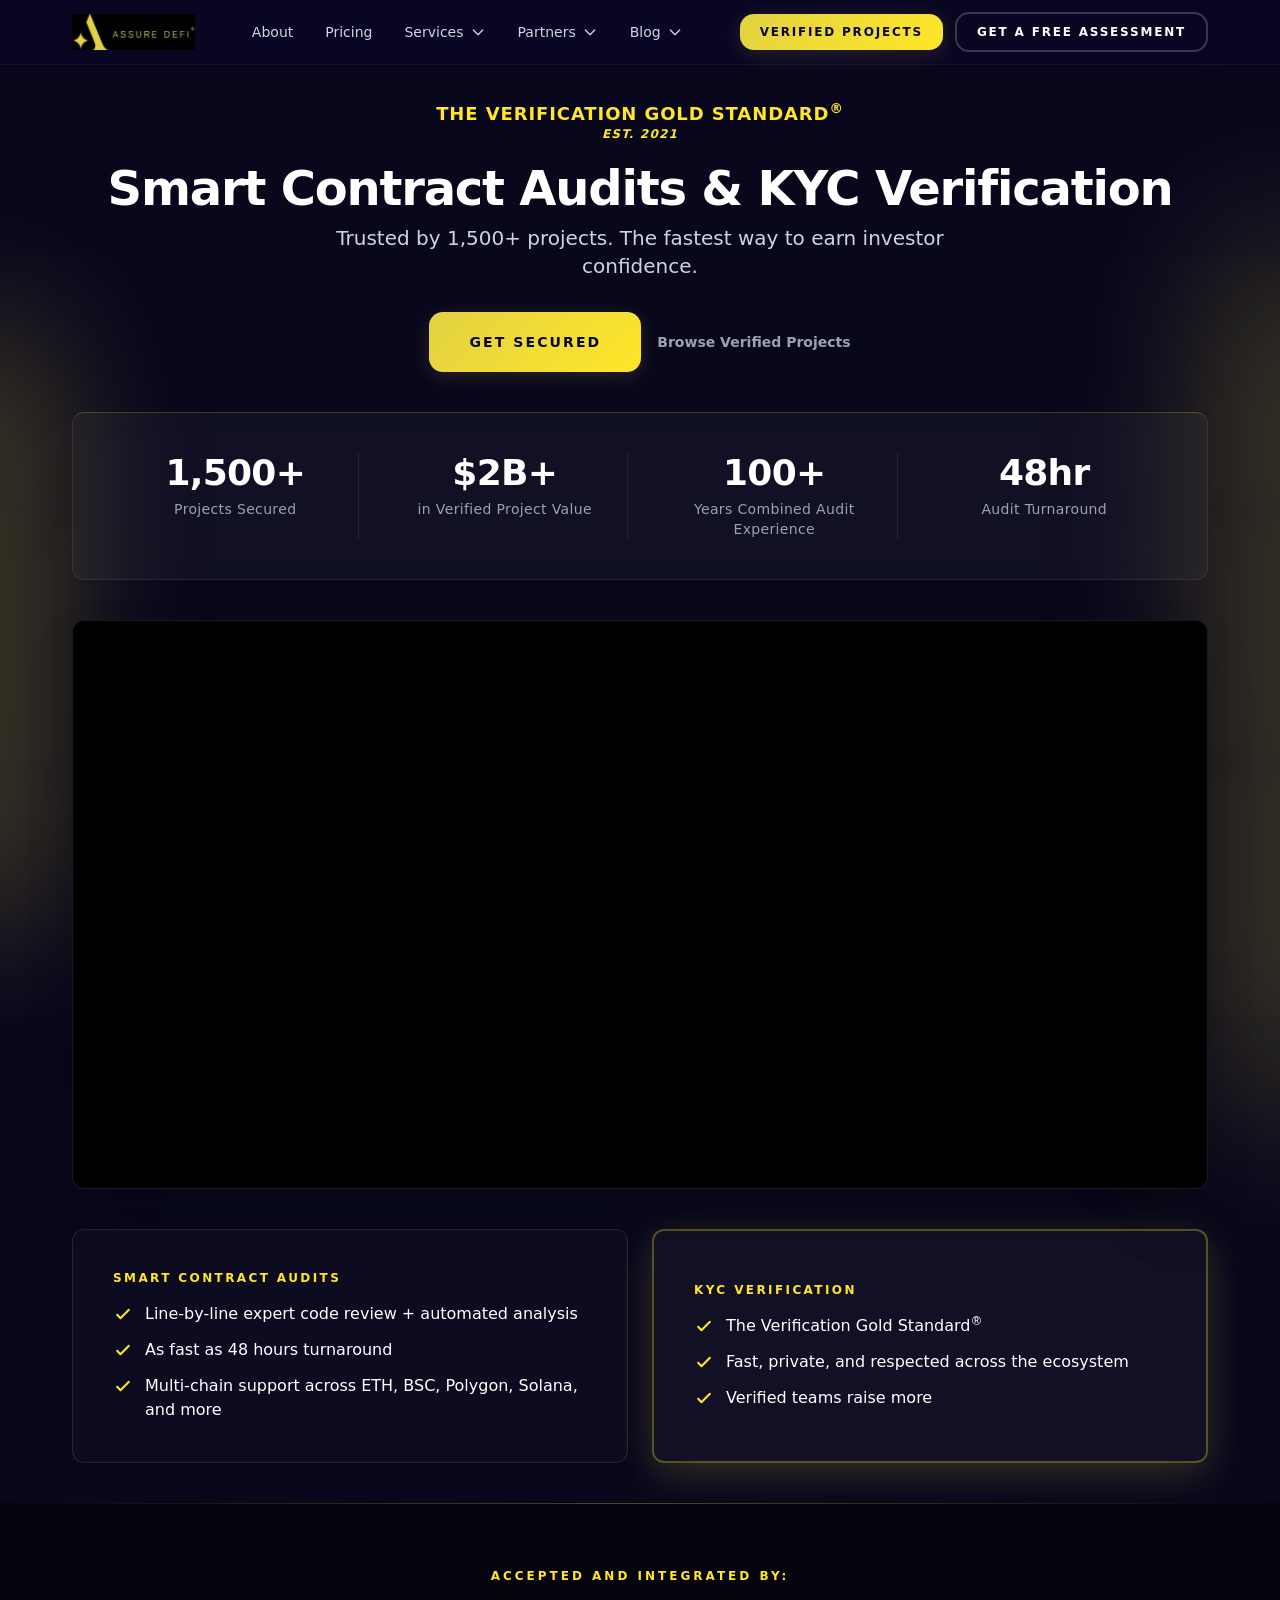
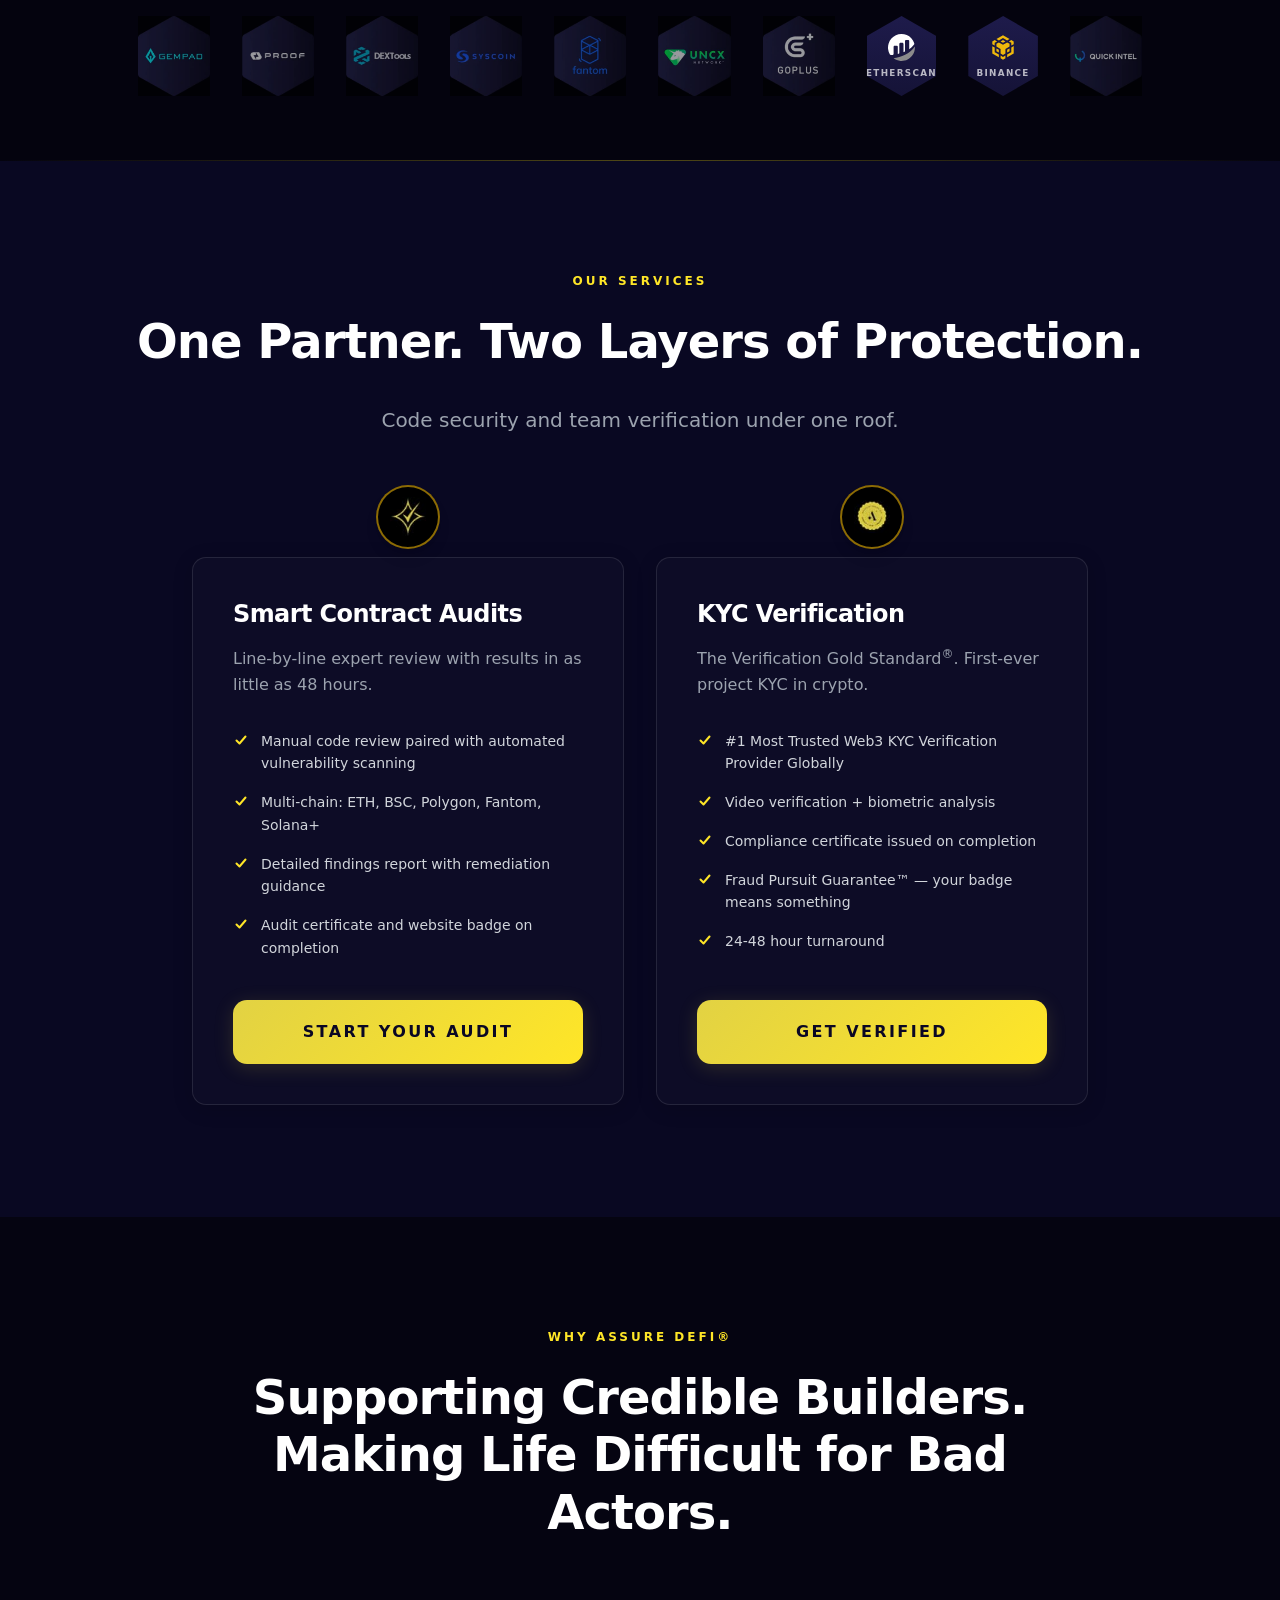
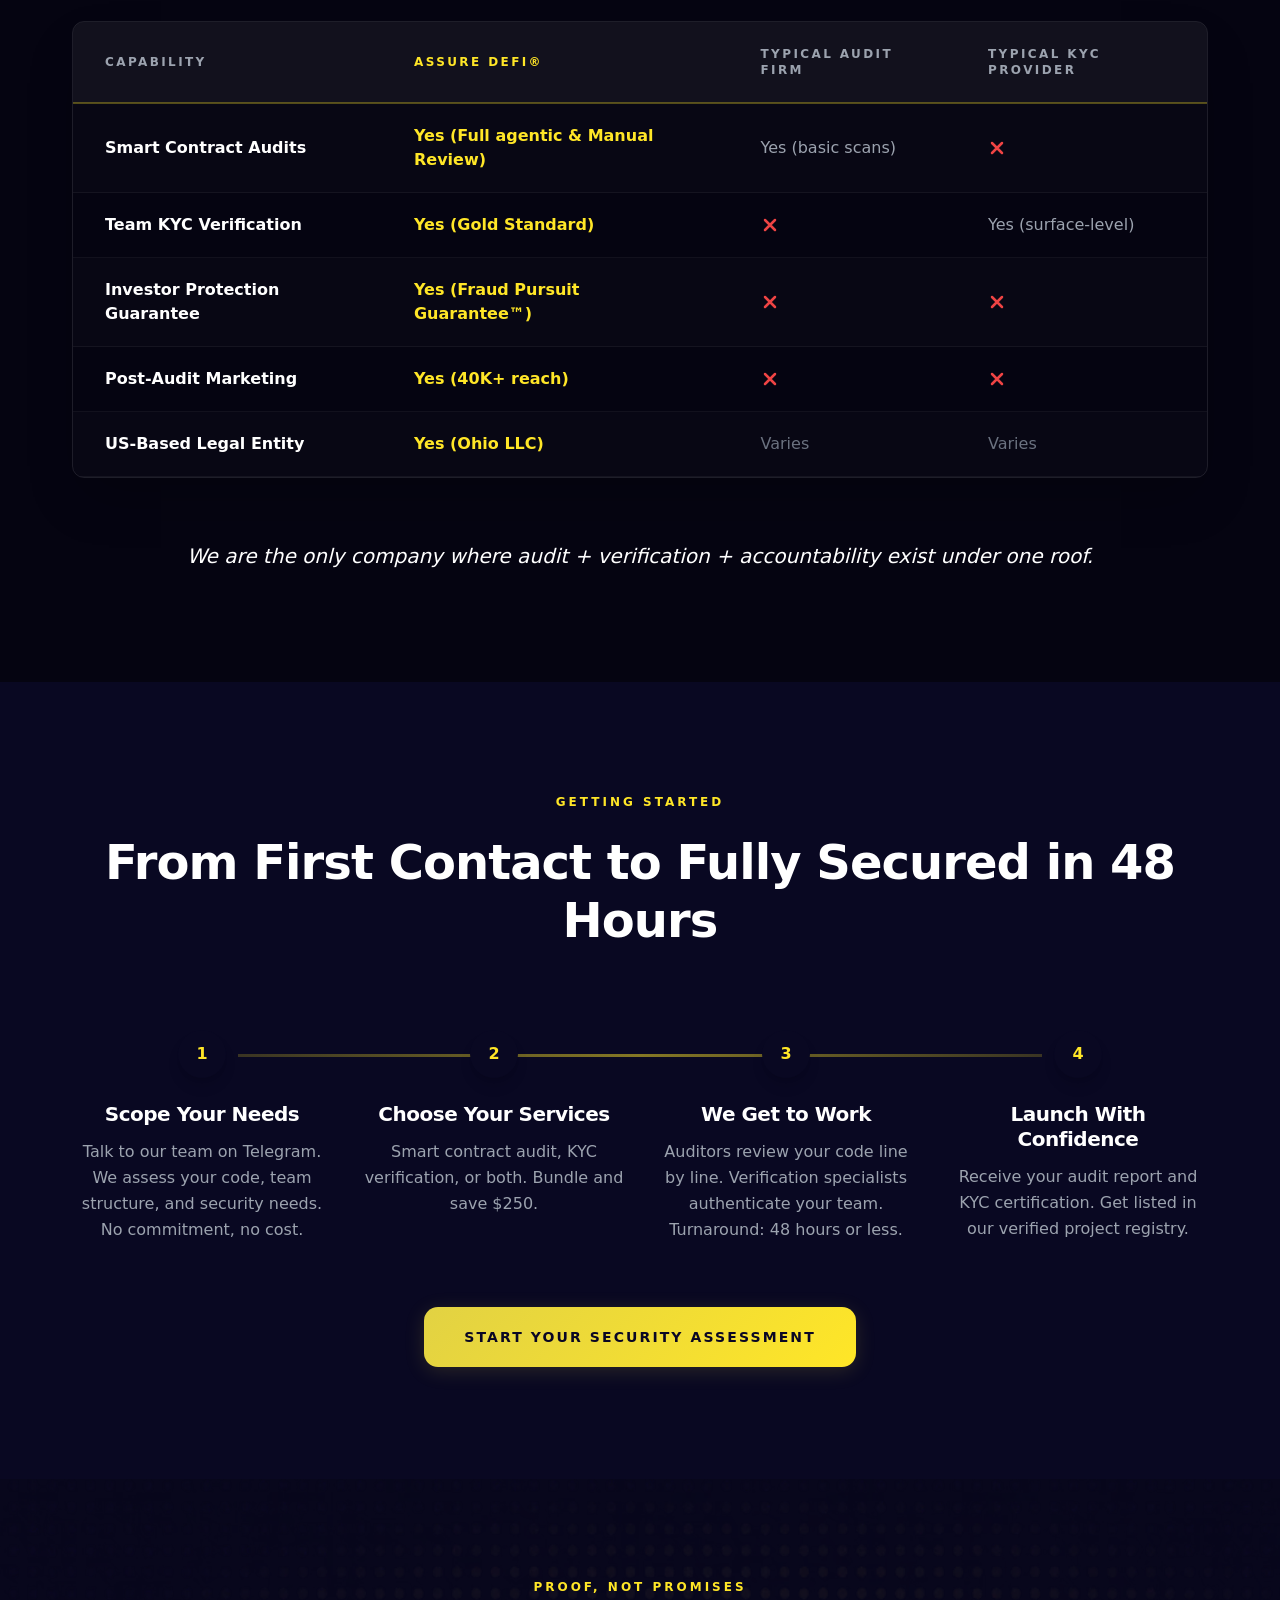
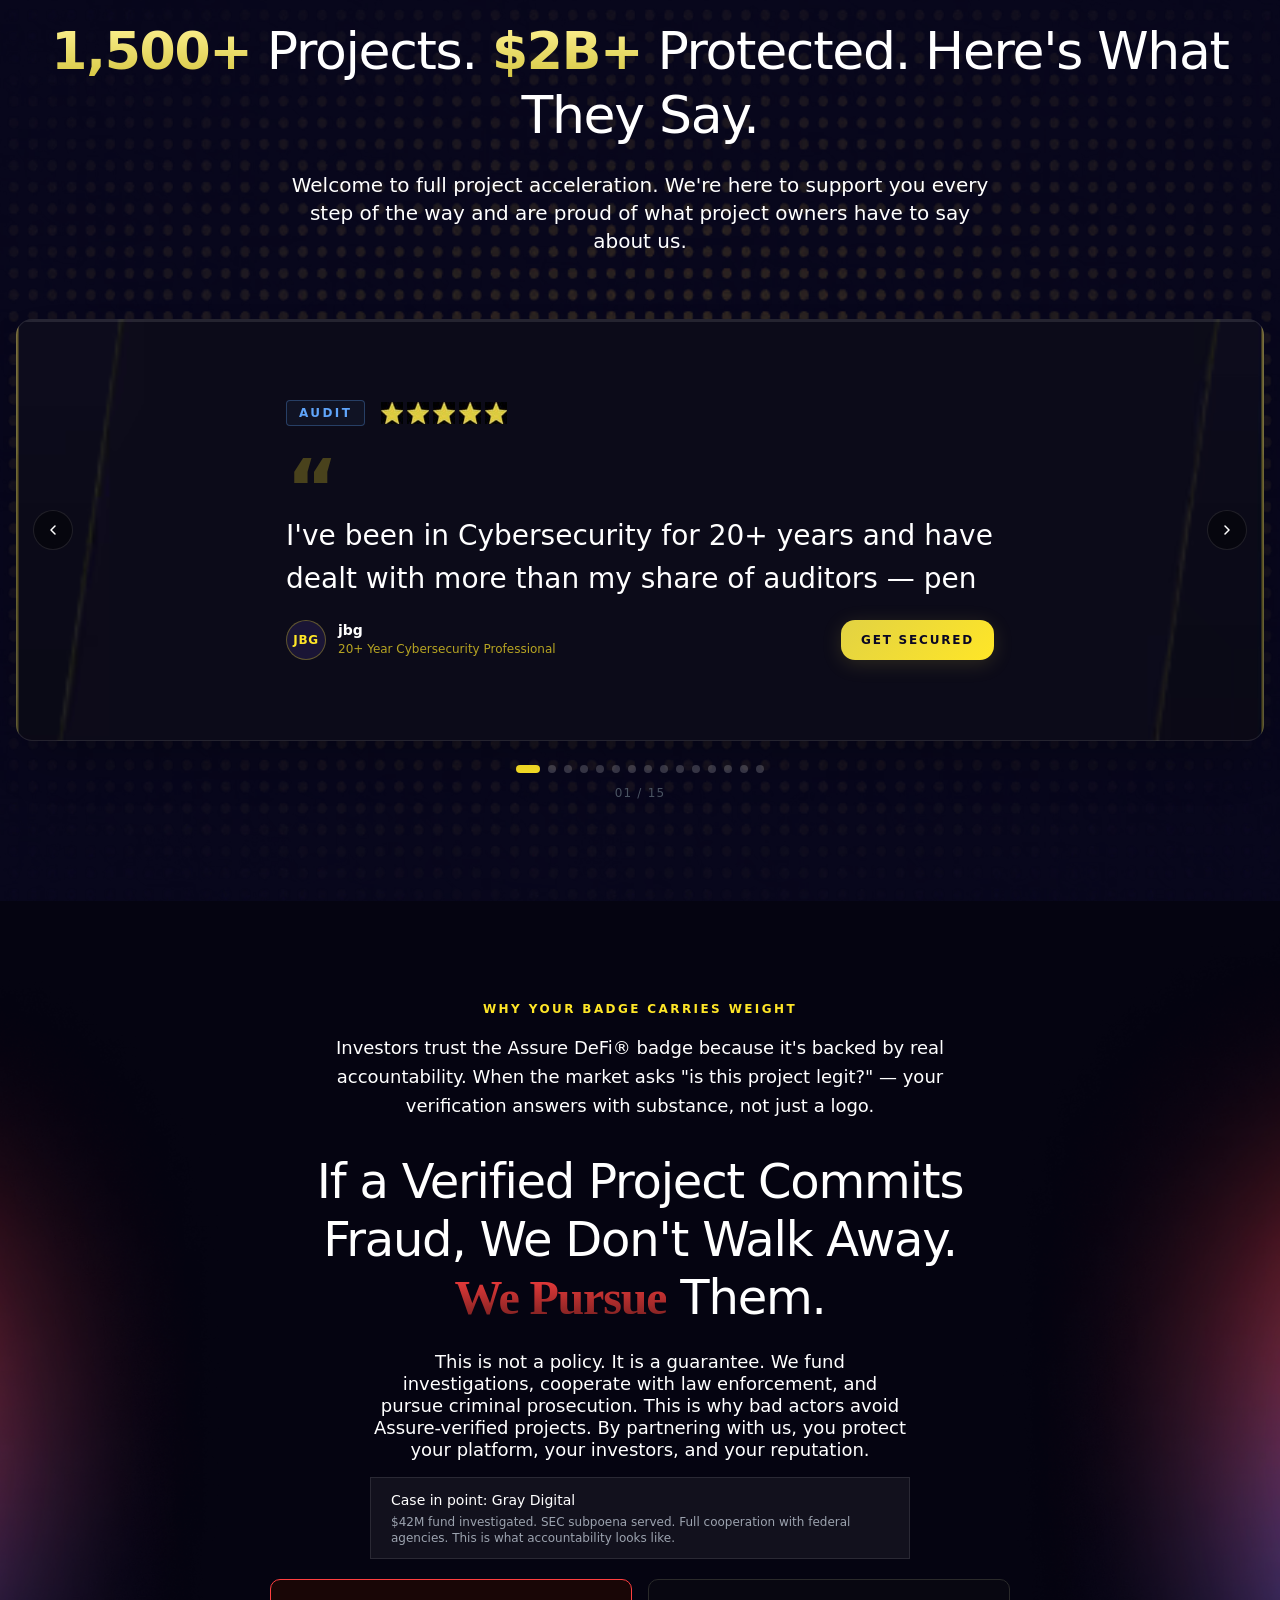
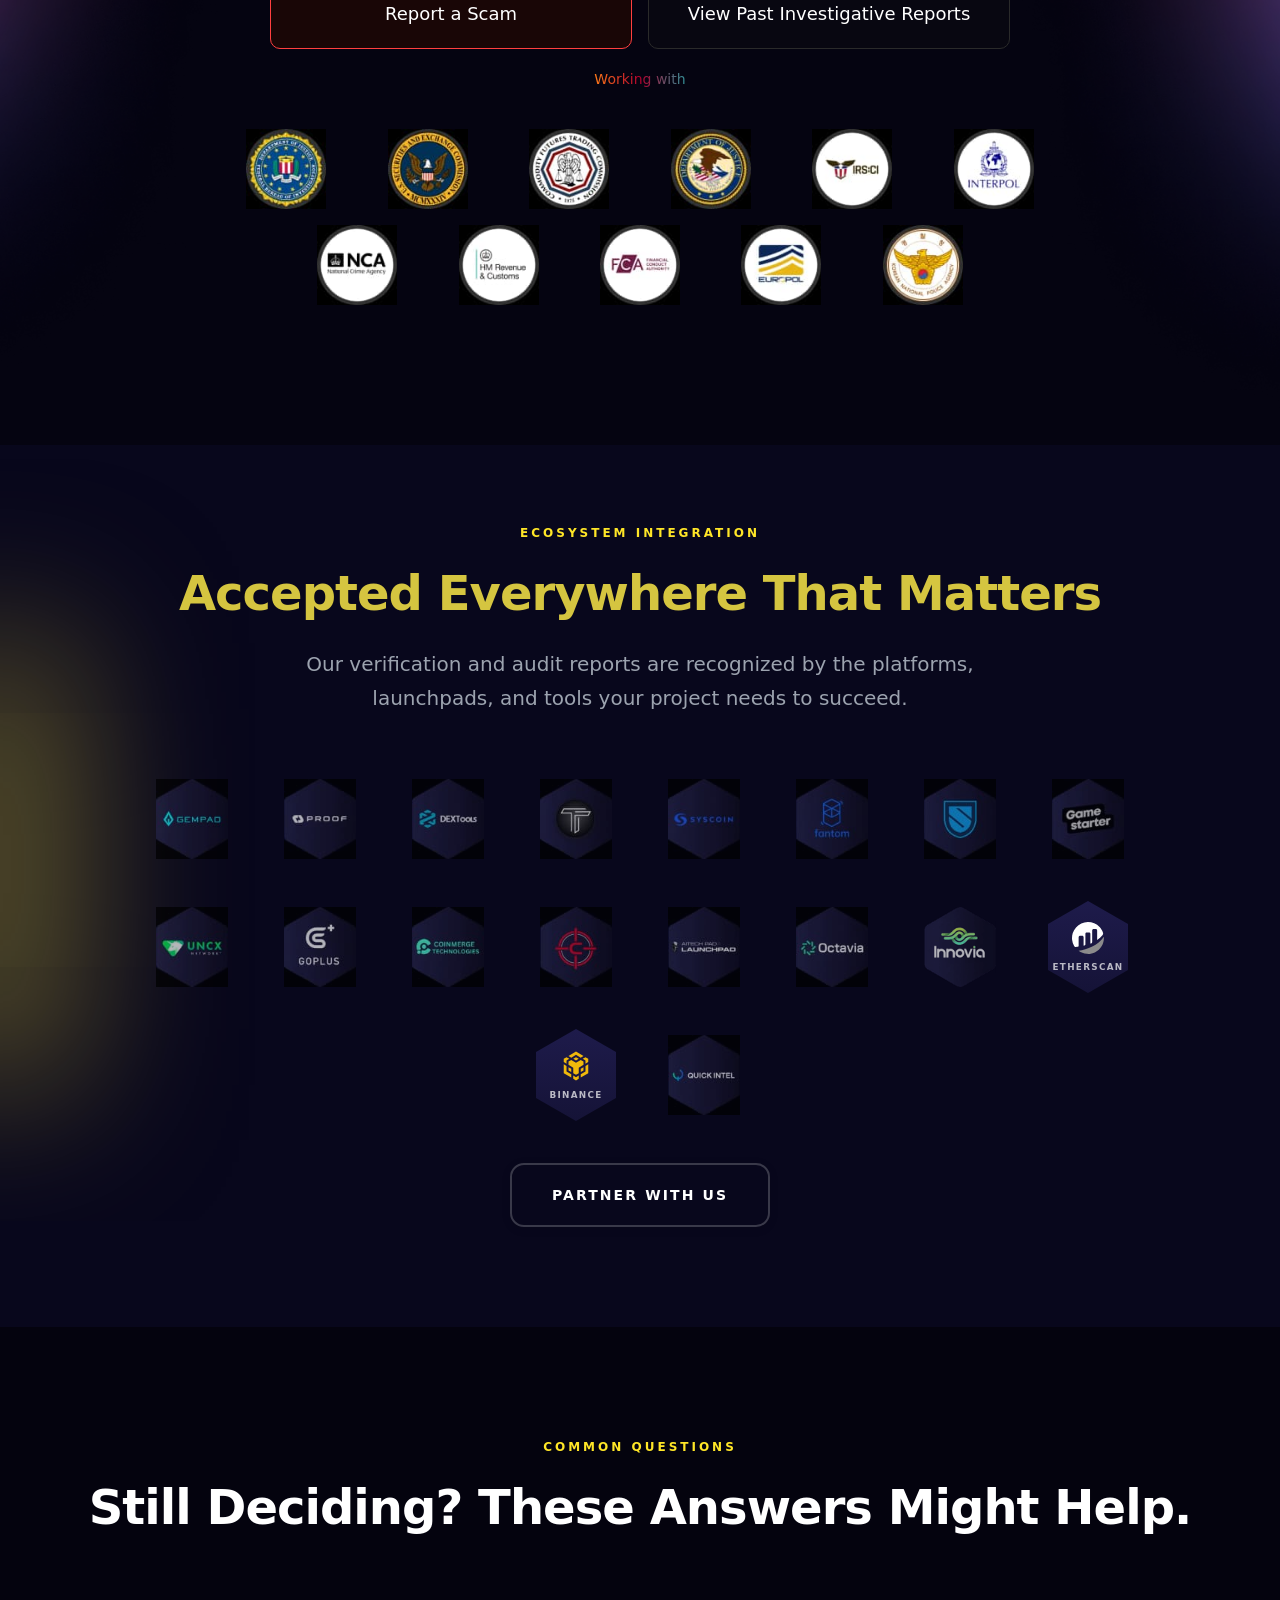
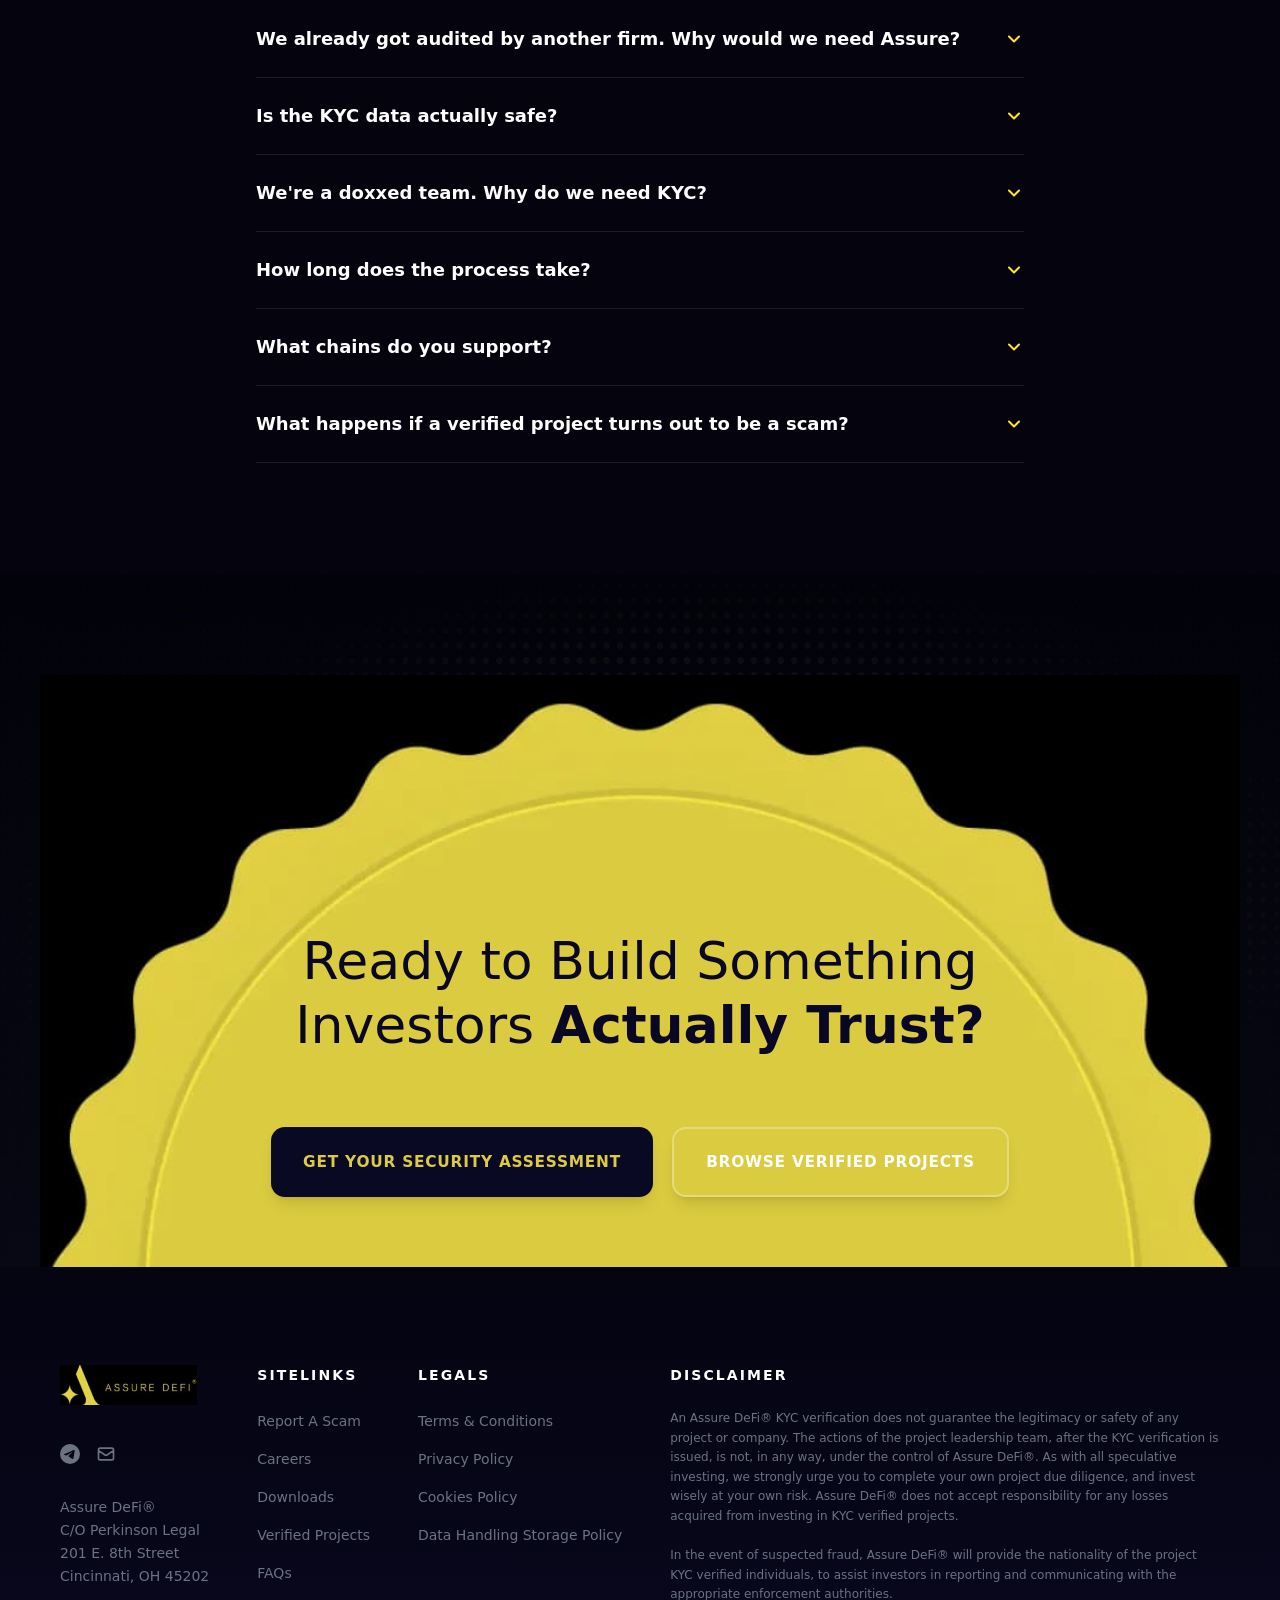
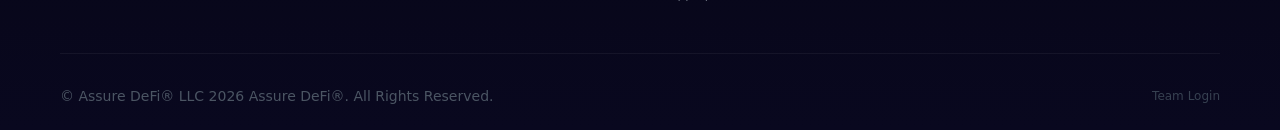
==== commit 3ba25148: "Update print statement from 'Hello' to 'Goodbye'" ====
--- a/index.html
+++ b/index.html
@@ -1 +1 @@
-<!DOCTYPE html><html lang="en" class="dark"><head><meta charset="utf-8"><meta name="viewport" content="width=device-width, initial-scale=1"><link rel="preload" href="fonts/e4af272ccee01ff0-s.p.woff2" as="font" crossorigin="" type="font/woff2"><link rel="preload" as="image" imagesrcset="images/goldfooterimage.png.webp 1x, images/goldfooterimage.png.webp 2x" fetchpriority="high"><link rel="stylesheet" href="css/6a408d3a1ac7d90a.css" data-precedence="next"><link rel="preload" as="script" fetchpriority="low" href="js/webpack-f648a1574df874d3.js"><script src="js/fd9d1056-c73200e00989c219.js" async=""></script><script src="js/117-0bb95f51e6db44e9.js" async=""></script><script src="js/main-app-2dcde4753ea0d175.js" async=""></script><script src="js/258-7639f4ef9c841c01.js" async=""></script><script src="js/972-3f418dd00eab120b.js" async=""></script><script src="js/278-45f8e24a7ad24b81.js" async=""></script><script src="js/page-b88ad44e05b393c4.js" async=""></script><title>KYC Verification For Project Owners | Assure DeFi®</title><meta name="description" content="Build investor trust with the Verification Gold Standard®. Empower your project with Assure DeFi®."><link rel="canonical" href="https://assuredefi.com"><meta property="og:title" content="KYC Verification For Project Owners | Assure DeFi®"><meta property="og:description" content="Build investor trust with the Verification Gold Standard®. Empower your project with Assure DeFi®."><meta property="og:url" content="https://assuredefi.com"><meta property="og:site_name" content="Assure DeFi®"><meta property="og:image" content="images/Assure-brand.webp"><meta property="og:type" content="website"><meta name="twitter:card" content="summary_large_image"><meta name="twitter:title" content="KYC Verification For Project Owners | Assure DeFi®"><meta name="twitter:description" content="Build investor trust with the Verification Gold Standard®. Empower your project with Assure DeFi®."><meta name="twitter:image" content="images/Assure-brand.webp"><link rel="icon" href="images/favicon.png"><link rel="apple-touch-icon" href="images/favicon.png"><meta name="next-size-adjust"><script type="application/ld+json">{"@context":"https://schema.org","@type":"Organization","name":"Assure DeFi","url":"https://assuredefi.com","logo":"images/Assure-brand.webp","description":"The Verification Gold Standard® in crypto. KYC verification, smart contract audits, and fraud pursuit for blockchain projects.","sameAs":["https://t.me/AssureDeFi","https://t.me/assuredefisales"],"foundingDate":"2021","contactPoint":{"@type":"ContactPoint","contactType":"sales","url":"https://t.me/assuredefisales"}}</script><script type="application/ld+json">{"@context":"https://schema.org","@type":"WebSite","name":"Assure DeFi","url":"https://assuredefi.com"}</script><script src="js/polyfills-42372ed130431b0a.js" nomodule=""></script></head><body class="__variable_f367f3 font-sans"><header class="fixed top-0 left-0 right-0 z-50 bg-brand-navy/95 backdrop-blur-sm border-b border-white/5"><div class="container-main"><nav class="flex items-center justify-between h-16"><a class="flex-shrink-0" href="/"><img alt="AssureDefi Logo" fetchpriority="high" width="160" height="36" decoding="async" data-nimg="1" class="h-9 w-auto" style="color:transparent" srcset="images/image_61.jpg 1x, images/image_15.jpg 2x" src="images/image_15.jpg"></a><ul class="hidden lg:flex items-center gap-8"><li><a class="text-sm font-medium transition-colors text-gray-300 hover:text-white" href="/about">About</a></li><li><a class="text-sm font-medium transition-colors text-gray-300 hover:text-white" href="/pricing">Pricing</a></li><li class="relative"><button class="flex items-center gap-1.5 text-gray-300 hover:text-white transition-colors text-sm font-medium">Services<svg class="w-4 h-4 transition-transform" fill="none" stroke="currentColor" viewBox="0 0 24 24"><path stroke-linecap="round" stroke-linejoin="round" stroke-width="2" d="M19 9l-7 7-7-7"></path></svg></button></li><li class="relative"><button class="flex items-center gap-1.5 text-gray-300 hover:text-white transition-colors text-sm font-medium">Partners<svg class="w-4 h-4 transition-transform" fill="none" stroke="currentColor" viewBox="0 0 24 24"><path stroke-linecap="round" stroke-linejoin="round" stroke-width="2" d="M19 9l-7 7-7-7"></path></svg></button></li><li class="relative"><button class="flex items-center gap-1.5 text-gray-300 hover:text-white transition-colors text-sm font-medium">Blog<svg class="w-4 h-4 transition-transform" fill="none" stroke="currentColor" viewBox="0 0 24 24"><path stroke-linecap="round" stroke-linejoin="round" stroke-width="2" d="M19 9l-7 7-7-7"></path></svg></button></li></ul><div class="hidden lg:flex items-center gap-3"><a target="_blank" rel="noopener noreferrer" class="btn-primary py-2.5 px-5 text-xs" href="https://projects.assuredefi.com">Verified Projects</a><a target="_blank" rel="noopener noreferrer" class="btn-secondary py-2.5 px-5 text-xs" href="https://t.me/AssureDeFiSales">Get a Free Assessment</a></div><button class="lg:hidden text-white p-2" aria-label="Toggle menu"><svg class="w-6 h-6" fill="none" stroke="currentColor" viewBox="0 0 24 24"><path stroke-linecap="round" stroke-linejoin="round" stroke-width="2" d="M4 6h16M4 12h16M4 18h16"></path></svg></button></nav></div></header><main><section class="relative overflow-hidden" style="background-color:#08071c;padding-top:100px"><div class="absolute pointer-events-none" style="right:-16px;width:0px;height:50%;top:20%;box-shadow:0 0 175px 45px rgba(216, 196, 64, 0.5)"></div><div class="absolute pointer-events-none" style="left:-20px;width:0px;height:33%;top:25%;box-shadow:0 0 160px 45px rgba(216, 196, 64, 0.5)"></div><div class="container-main relative z-10"><div class="text-center mb-6"><p class="section-label text-base md:text-lg font-bold tracking-wider leading-none mb-0">The Verification Gold Standard<sup>®</sup></p><p class="section-label text-xs tracking-widest leading-none mb-4 italic">Est. 2021</p></div><h1 class="text-3xl md:text-4xl lg:text-[2.75rem] xl:text-5xl font-bold leading-[1.15] text-center text-white">Smart Contract Audits & KYC Verification</h1><p class="text-lg lg:text-xl text-gray-300 text-center mt-3 max-w-2xl mx-auto">Trusted by 1,500+ projects. The fastest way to earn investor confidence.</p><div class="flex flex-col sm:flex-row gap-4 justify-center items-center mt-8"><a class="btn-primary" href="https://t.me/AssureDeFiSale">Get Secured</a><a href="https://projects.assuredefi.com" target="_blank" rel="noopener noreferrer" class="btn-ghost">Browse Verified Projects</a></div><div class="my-10 rounded-xl px-6 py-8 lg:px-10 lg:py-10 bg-white/[0.04] backdrop-blur-md border border-white/[0.08] border-t-accent-gold/20"><div class="grid grid-cols-2 lg:grid-cols-4 gap-8 lg:gap-6"><div class="text-center lg:border-r lg:border-white/[0.08]"><p class="text-3xl lg:text-4xl font-bold mb-1.5 text-white" style="letter-spacing:-0.02em">1,500+</p><p class="text-xs lg:text-sm text-gray-400 font-medium tracking-wide">Projects Secured</p></div><div class="text-center lg:border-r lg:border-white/[0.08]"><p class="text-3xl lg:text-4xl font-bold mb-1.5 text-white" style="letter-spacing:-0.02em">$2B+</p><p class="text-xs lg:text-sm text-gray-400 font-medium tracking-wide">in Verified Project Value</p></div><div class="text-center lg:border-r lg:border-white/[0.08]"><p class="text-3xl lg:text-4xl font-bold mb-1.5 text-white" style="letter-spacing:-0.02em">100+</p><p class="text-xs lg:text-sm text-gray-400 font-medium tracking-wide">Years Combined Audit Experience</p></div><div class="text-center "><p class="text-3xl lg:text-4xl font-bold mb-1.5 text-white" style="letter-spacing:-0.02em">48hr</p><p class="text-xs lg:text-sm text-gray-400 font-medium tracking-wide">Audit Turnaround</p></div></div></div><div class="mb-10"><div class="relative rounded-xl border border-white/10 bg-black overflow-hidden shadow-2xl"><video autoplay="" muted="" loop="" playsinline="" class="w-full object-contain lg:object-cover lg:min-h-[55vh]"><source src="media/assure-defi-ad.mp4" type="video/mp4"></video></div></div><div class="grid grid-cols-1 lg:grid-cols-2 gap-6 pb-10"><div class="card flex flex-col justify-center"><p class="text-xs font-semibold tracking-[0.2em] uppercase text-accent-gold mb-4">Smart Contract Audits</p><div class="space-y-3"><div class="flex items-start gap-3"><svg class="w-5 h-5 text-accent-gold mt-0.5 shrink-0" fill="none" viewBox="0 0 24 24" stroke="currentColor" stroke-width="2.5"><path stroke-linecap="round" stroke-linejoin="round" d="M5 13l4 4L19 7"></path></svg><p class="text-base text-white">Line-by-line expert code review + automated analysis</p></div><div class="flex items-start gap-3"><svg class="w-5 h-5 text-accent-gold mt-0.5 shrink-0" fill="none" viewBox="0 0 24 24" stroke="currentColor" stroke-width="2.5"><path stroke-linecap="round" stroke-linejoin="round" d="M5 13l4 4L19 7"></path></svg><p class="text-base text-white">As fast as 48 hours turnaround</p></div><div class="flex items-start gap-3"><svg class="w-5 h-5 text-accent-gold mt-0.5 shrink-0" fill="none" viewBox="0 0 24 24" stroke="currentColor" stroke-width="2.5"><path stroke-linecap="round" stroke-linejoin="round" d="M5 13l4 4L19 7"></path></svg><p class="text-base text-white">Multi-chain support across ETH, BSC, Polygon, Solana, and more</p></div></div></div><div class="card-highlight flex flex-col justify-center"><p class="text-xs font-semibold tracking-[0.2em] uppercase text-accent-gold mb-4">KYC Verification</p><div class="space-y-3"><div class="flex items-start gap-3"><svg class="w-5 h-5 text-accent-gold mt-0.5 shrink-0" fill="none" viewBox="0 0 24 24" stroke="currentColor" stroke-width="2.5"><path stroke-linecap="round" stroke-linejoin="round" d="M5 13l4 4L19 7"></path></svg><p class="text-base text-white">The Verification Gold Standard<sup>®</sup></p></div><div class="flex items-start gap-3"><svg class="w-5 h-5 text-accent-gold mt-0.5 shrink-0" fill="none" viewBox="0 0 24 24" stroke="currentColor" stroke-width="2.5"><path stroke-linecap="round" stroke-linejoin="round" d="M5 13l4 4L19 7"></path></svg><p class="text-base text-white">Fast, private, and respected across the ecosystem</p></div><div class="flex items-start gap-3"><svg class="w-5 h-5 text-accent-gold mt-0.5 shrink-0" fill="none" viewBox="0 0 24 24" stroke="currentColor" stroke-width="2.5"><path stroke-linecap="round" stroke-linejoin="round" d="M5 13l4 4L19 7"></path></svg><p class="text-base text-white">Verified teams raise more</p></div></div></div></div></div></section><section class="relative" style="background-color:#04030e"><div class="divider-gold"></div><div class="container-main section-sm"><p class="section-label text-center mb-8">Accepted and integrated by:</p><div class="flex items-center justify-center gap-6 lg:gap-8 flex-wrap overflow-hidden"><img alt="Gempad" loading="lazy" width="160" height="64" decoding="async" data-nimg="1" class="h-16 lg:h-20 w-auto object-contain opacity-60 hover:opacity-100 transition-opacity duration-300" style="color:transparent" srcset="images/image_16.jpg 1x, images/image_1.jpg 2x" src="images/image_1.jpg"><img alt="Proof" loading="lazy" width="160" height="64" decoding="async" data-nimg="1" class="h-16 lg:h-20 w-auto object-contain opacity-60 hover:opacity-100 transition-opacity duration-300" style="color:transparent" srcset="images/image_13.jpg 1x, images/image_5.jpg 2x" src="images/image_5.jpg"><img alt="Dextools" loading="lazy" width="160" height="64" decoding="async" data-nimg="1" class="h-16 lg:h-20 w-auto object-contain opacity-60 hover:opacity-100 transition-opacity duration-300" style="color:transparent" srcset="images/image_20.jpg 1x, images/image_4.jpg 2x" src="images/image_4.jpg"><img alt="Syscoin" loading="lazy" width="160" height="64" decoding="async" data-nimg="1" class="h-16 lg:h-20 w-auto object-contain opacity-60 hover:opacity-100 transition-opacity duration-300" style="color:transparent" srcset="images/image_27.jpg 1x, images/image.jpg 2x" src="images/image.jpg"><img alt="Fantom" loading="lazy" width="160" height="64" decoding="async" data-nimg="1" class="h-16 lg:h-20 w-auto object-contain opacity-60 hover:opacity-100 transition-opacity duration-300" style="color:transparent" srcset="images/image_10.jpg 1x, images/image_8.jpg 2x" src="images/image_8.jpg"><img alt="UNCX" loading="lazy" width="160" height="64" decoding="async" data-nimg="1" class="h-16 lg:h-20 w-auto object-contain opacity-60 hover:opacity-100 transition-opacity duration-300" style="color:transparent" srcset="images/image_21.jpg 1x, images/image_6.jpg 2x" src="images/image_6.jpg"><img alt="GoPlus" loading="lazy" width="160" height="64" decoding="async" data-nimg="1" class="h-16 lg:h-20 w-auto object-contain opacity-60 hover:opacity-100 transition-opacity duration-300" style="color:transparent" srcset="images/image_12.jpg 1x, images/image_17.jpg 2x" src="images/image_17.jpg"><div class="relative flex flex-col items-center justify-center h-16 lg:h-20" style="aspect-ratio:1 / 1.15;clip-path:polygon(50% 0%, 100% 25%, 100% 75%, 50% 100%, 0% 75%, 0% 25%);background:linear-gradient(180deg, #1e1b4b 0%, #151337 100%)"><img alt="Etherscan" loading="lazy" width="80" height="80" decoding="async" data-nimg="1" class="object-contain w-[40%] h-[40%]" style="color:transparent" src="images/etherscan-logo-light.svg"><span class="text-[0.55rem] font-bold tracking-[0.15em] text-white/70 mt-1 uppercase">Etherscan</span></div><div class="relative flex flex-col items-center justify-center h-16 lg:h-20" style="aspect-ratio:1 / 1.15;clip-path:polygon(50% 0%, 100% 25%, 100% 75%, 50% 100%, 0% 75%, 0% 25%);background:linear-gradient(180deg, #1e1b4b 0%, #151337 100%)"><img alt="Binance" loading="lazy" width="80" height="80" decoding="async" data-nimg="1" class="object-contain w-[40%] h-[40%]" style="color:transparent" src="images/binance-icon.svg"><span class="text-[0.55rem] font-bold tracking-[0.15em] text-white/70 mt-1 uppercase">Binance</span></div><img alt="Quick Intel" loading="lazy" width="160" height="64" decoding="async" data-nimg="1" class="h-16 lg:h-20 w-auto object-contain opacity-60 hover:opacity-100 transition-opacity duration-300" style="color:transparent" srcset="images/image_30.jpg 1x, images/image_2.jpg 2x" src="images/image_2.jpg"></div></div><div class="divider-gold"></div></section><section class="section bg-section-bg1"><div class="container-main"><div class="text-center mb-20"><p class="section-label">OUR SERVICES</p><h2 class="section-title">One Partner. Two Layers of Protection.</h2><p class="section-subtitle mx-auto text-center mt-6">Code security and team verification under one roof.</p></div><div class="grid lg:grid-cols-2 gap-6 lg:gap-8 items-stretch max-w-4xl mx-auto"><div class="relative lg:pt-10"><div class="absolute -right-3 -top-3 lg:right-auto lg:-top-8 lg:left-1/2 lg:-translate-x-1/2 z-10 flex items-center justify-center w-14 h-14 lg:w-16 lg:h-16 rounded-full bg-black border-2 border-yellow-500/60 shadow-lg"><img alt="Assured Checkmark" loading="lazy" width="36" height="36" decoding="async" data-nimg="1" class="object-contain" style="color:transparent" srcset="images/image_51.jpg 1x, images/image_7.jpg 2x" src="images/image_7.jpg"></div><div class="card flex flex-col h-full rounded-lg overflow-visible"><h3 class="text-xl md:text-2xl font-bold text-white mb-4 leading-tight">Smart Contract Audits</h3><p class="text-gray-400 text-base mb-8 leading-relaxed">Line-by-line expert review with results in as little as 48 hours.</p><ul class="space-y-4 mb-10 flex-1"><li class="flex items-start gap-3 text-sm text-gray-300 leading-relaxed"><svg width="16" height="16" viewBox="0 0 16 16" fill="none" xmlns="http://www.w3.org/2000/svg" class="shrink-0 mt-0.5"><path d="M3.5 8.5L6.5 11.5L12.5 4.5" stroke="#ffe627" stroke-width="2" stroke-linecap="round" stroke-linejoin="round"></path></svg><span>Manual code review paired with automated vulnerability scanning</span></li><li class="flex items-start gap-3 text-sm text-gray-300 leading-relaxed"><svg width="16" height="16" viewBox="0 0 16 16" fill="none" xmlns="http://www.w3.org/2000/svg" class="shrink-0 mt-0.5"><path d="M3.5 8.5L6.5 11.5L12.5 4.5" stroke="#ffe627" stroke-width="2" stroke-linecap="round" stroke-linejoin="round"></path></svg><span>Multi-chain: ETH, BSC, Polygon, Fantom, Solana+</span></li><li class="flex items-start gap-3 text-sm text-gray-300 leading-relaxed"><svg width="16" height="16" viewBox="0 0 16 16" fill="none" xmlns="http://www.w3.org/2000/svg" class="shrink-0 mt-0.5"><path d="M3.5 8.5L6.5 11.5L12.5 4.5" stroke="#ffe627" stroke-width="2" stroke-linecap="round" stroke-linejoin="round"></path></svg><span>Detailed findings report with remediation guidance</span></li><li class="flex items-start gap-3 text-sm text-gray-300 leading-relaxed"><svg width="16" height="16" viewBox="0 0 16 16" fill="none" xmlns="http://www.w3.org/2000/svg" class="shrink-0 mt-0.5"><path d="M3.5 8.5L6.5 11.5L12.5 4.5" stroke="#ffe627" stroke-width="2" stroke-linecap="round" stroke-linejoin="round"></path></svg><span>Audit certificate and website badge on completion</span></li></ul><a class="btn-primary mt-auto text-base whitespace-nowrap" href="https://t.me/AssureDeFiSale">Start Your Audit</a></div></div><div class="relative lg:pt-10"><div class="absolute -right-3 -top-3 lg:right-auto lg:-top-8 lg:left-1/2 lg:-translate-x-1/2 z-10 flex items-center justify-center w-14 h-14 lg:w-16 lg:h-16 rounded-full bg-black border-2 border-yellow-500/60 shadow-lg"><img alt="Verified Seal" loading="lazy" width="36" height="36" decoding="async" data-nimg="1" class="object-contain" style="color:transparent" srcset="images/image_44.jpg 1x, images/image_3.jpg 2x" src="images/image_3.jpg"></div><div class="card flex flex-col h-full rounded-lg overflow-visible"><h3 class="text-xl md:text-2xl font-bold text-white mb-4 leading-tight">KYC Verification</h3><p class="text-gray-400 text-base mb-8 leading-relaxed">The Verification Gold Standard<sup>®</sup>. First-ever project KYC in crypto.</p><ul class="space-y-4 mb-10 flex-1"><li class="flex items-start gap-3 text-sm text-gray-300 leading-relaxed"><svg width="16" height="16" viewBox="0 0 16 16" fill="none" xmlns="http://www.w3.org/2000/svg" class="shrink-0 mt-0.5"><path d="M3.5 8.5L6.5 11.5L12.5 4.5" stroke="#ffe627" stroke-width="2" stroke-linecap="round" stroke-linejoin="round"></path></svg><span>#1 Most Trusted Web3 KYC Verification Provider Globally</span></li><li class="flex items-start gap-3 text-sm text-gray-300 leading-relaxed"><svg width="16" height="16" viewBox="0 0 16 16" fill="none" xmlns="http://www.w3.org/2000/svg" class="shrink-0 mt-0.5"><path d="M3.5 8.5L6.5 11.5L12.5 4.5" stroke="#ffe627" stroke-width="2" stroke-linecap="round" stroke-linejoin="round"></path></svg><span>Video verification + biometric analysis</span></li><li class="flex items-start gap-3 text-sm text-gray-300 leading-relaxed"><svg width="16" height="16" viewBox="0 0 16 16" fill="none" xmlns="http://www.w3.org/2000/svg" class="shrink-0 mt-0.5"><path d="M3.5 8.5L6.5 11.5L12.5 4.5" stroke="#ffe627" stroke-width="2" stroke-linecap="round" stroke-linejoin="round"></path></svg><span>Compliance certificate issued on completion</span></li><li class="flex items-start gap-3 text-sm text-gray-300 leading-relaxed"><svg width="16" height="16" viewBox="0 0 16 16" fill="none" xmlns="http://www.w3.org/2000/svg" class="shrink-0 mt-0.5"><path d="M3.5 8.5L6.5 11.5L12.5 4.5" stroke="#ffe627" stroke-width="2" stroke-linecap="round" stroke-linejoin="round"></path></svg><span>Fraud Pursuit Guarantee™ — your badge means something</span></li><li class="flex items-start gap-3 text-sm text-gray-300 leading-relaxed"><svg width="16" height="16" viewBox="0 0 16 16" fill="none" xmlns="http://www.w3.org/2000/svg" class="shrink-0 mt-0.5"><path d="M3.5 8.5L6.5 11.5L12.5 4.5" stroke="#ffe627" stroke-width="2" stroke-linecap="round" stroke-linejoin="round"></path></svg><span>24-48 hour turnaround</span></li></ul><a class="btn-primary mt-auto text-base whitespace-nowrap" href="https://t.me/AssureDeFiSale">Get Verified</a></div></div></div></div></section><section class="bg-[#050411] section"><div class="container-main"><div class="text-center mb-16 lg:mb-20"><p class="section-label">Why Assure DeFi®</p><h2 class="section-title max-w-4xl mx-auto">Supporting Credible Builders. Making Life Difficult for Bad Actors.</h2></div><div class="flex flex-col gap-4 md:hidden"><div class="rounded-xl border border-white/10 bg-white/[0.02] overflow-hidden"><div class="px-5 py-4 border-b border-white/10 bg-white/5"><h3 class="text-white font-semibold text-base">Smart Contract Audits</h3></div><div class="divide-y divide-white/5"><div class="flex items-center justify-between px-5 py-3.5"><span class="text-xs font-bold uppercase tracking-[0.15em] text-accent-gold">Assure DeFi®</span><span class="text-sm font-semibold text-right max-w-[55%] text-accent-gold">Yes (Full agentic & Manual Review)</span></div><div class="flex items-center justify-between px-5 py-3.5"><span class="text-xs font-medium uppercase tracking-[0.1em] text-gray-500">Typical Audit Firm</span><span class="text-gray-400">Yes (basic scans)</span></div><div class="flex items-center justify-between px-5 py-3.5"><span class="text-xs font-medium uppercase tracking-[0.1em] text-gray-500">Typical KYC Provider</span><span class="flex items-center gap-2 text-red-500 font-bold"><svg width="18" height="18" viewBox="0 0 18 18" fill="none" xmlns="http://www.w3.org/2000/svg" class="inline-block"><path d="M4 4L14 14M14 4L4 14" stroke="#ef4444" stroke-width="2.5" stroke-linecap="round" stroke-linejoin="round"></path></svg></span></div></div></div><div class="rounded-xl border border-white/10 bg-white/[0.02] overflow-hidden"><div class="px-5 py-4 border-b border-white/10 bg-white/5"><h3 class="text-white font-semibold text-base">Team KYC Verification</h3></div><div class="divide-y divide-white/5"><div class="flex items-center justify-between px-5 py-3.5"><span class="text-xs font-bold uppercase tracking-[0.15em] text-accent-gold">Assure DeFi®</span><span class="text-sm font-semibold text-right max-w-[55%] text-accent-gold">Yes (Gold Standard)</span></div><div class="flex items-center justify-between px-5 py-3.5"><span class="text-xs font-medium uppercase tracking-[0.1em] text-gray-500">Typical Audit Firm</span><span class="flex items-center gap-2 text-red-500 font-bold"><svg width="18" height="18" viewBox="0 0 18 18" fill="none" xmlns="http://www.w3.org/2000/svg" class="inline-block"><path d="M4 4L14 14M14 4L4 14" stroke="#ef4444" stroke-width="2.5" stroke-linecap="round" stroke-linejoin="round"></path></svg></span></div><div class="flex items-center justify-between px-5 py-3.5"><span class="text-xs font-medium uppercase tracking-[0.1em] text-gray-500">Typical KYC Provider</span><span class="text-gray-400">Yes (surface-level)</span></div></div></div><div class="rounded-xl border border-white/10 bg-white/[0.02] overflow-hidden"><div class="px-5 py-4 border-b border-white/10 bg-white/5"><h3 class="text-white font-semibold text-base">Investor Protection Guarantee</h3></div><div class="divide-y divide-white/5"><div class="flex items-center justify-between px-5 py-3.5"><span class="text-xs font-bold uppercase tracking-[0.15em] text-accent-gold">Assure DeFi®</span><span class="text-sm font-semibold text-right max-w-[55%] text-accent-gold">Yes (Fraud Pursuit Guarantee™)</span></div><div class="flex items-center justify-between px-5 py-3.5"><span class="text-xs font-medium uppercase tracking-[0.1em] text-gray-500">Typical Audit Firm</span><span class="flex items-center gap-2 text-red-500 font-bold"><svg width="18" height="18" viewBox="0 0 18 18" fill="none" xmlns="http://www.w3.org/2000/svg" class="inline-block"><path d="M4 4L14 14M14 4L4 14" stroke="#ef4444" stroke-width="2.5" stroke-linecap="round" stroke-linejoin="round"></path></svg></span></div><div class="flex items-center justify-between px-5 py-3.5"><span class="text-xs font-medium uppercase tracking-[0.1em] text-gray-500">Typical KYC Provider</span><span class="flex items-center gap-2 text-red-500 font-bold"><svg width="18" height="18" viewBox="0 0 18 18" fill="none" xmlns="http://www.w3.org/2000/svg" class="inline-block"><path d="M4 4L14 14M14 4L4 14" stroke="#ef4444" stroke-width="2.5" stroke-linecap="round" stroke-linejoin="round"></path></svg></span></div></div></div><div class="rounded-xl border border-white/10 bg-white/[0.02] overflow-hidden"><div class="px-5 py-4 border-b border-white/10 bg-white/5"><h3 class="text-white font-semibold text-base">Post-Audit Marketing</h3></div><div class="divide-y divide-white/5"><div class="flex items-center justify-between px-5 py-3.5"><span class="text-xs font-bold uppercase tracking-[0.15em] text-accent-gold">Assure DeFi®</span><span class="text-sm font-semibold text-right max-w-[55%] text-accent-gold">Yes (40K+ reach)</span></div><div class="flex items-center justify-between px-5 py-3.5"><span class="text-xs font-medium uppercase tracking-[0.1em] text-gray-500">Typical Audit Firm</span><span class="flex items-center gap-2 text-red-500 font-bold"><svg width="18" height="18" viewBox="0 0 18 18" fill="none" xmlns="http://www.w3.org/2000/svg" class="inline-block"><path d="M4 4L14 14M14 4L4 14" stroke="#ef4444" stroke-width="2.5" stroke-linecap="round" stroke-linejoin="round"></path></svg></span></div><div class="flex items-center justify-between px-5 py-3.5"><span class="text-xs font-medium uppercase tracking-[0.1em] text-gray-500">Typical KYC Provider</span><span class="flex items-center gap-2 text-red-500 font-bold"><svg width="18" height="18" viewBox="0 0 18 18" fill="none" xmlns="http://www.w3.org/2000/svg" class="inline-block"><path d="M4 4L14 14M14 4L4 14" stroke="#ef4444" stroke-width="2.5" stroke-linecap="round" stroke-linejoin="round"></path></svg></span></div></div></div><div class="rounded-xl border border-white/10 bg-white/[0.02] overflow-hidden"><div class="px-5 py-4 border-b border-white/10 bg-white/5"><h3 class="text-white font-semibold text-base">US-Based Legal Entity</h3></div><div class="divide-y divide-white/5"><div class="flex items-center justify-between px-5 py-3.5"><span class="text-xs font-bold uppercase tracking-[0.15em] text-accent-gold">Assure DeFi®</span><span class="text-sm font-semibold text-right max-w-[55%] text-accent-gold">Yes (Ohio LLC)</span></div><div class="flex items-center justify-between px-5 py-3.5"><span class="text-xs font-medium uppercase tracking-[0.1em] text-gray-500">Typical Audit Firm</span><span class="text-gray-500">Varies</span></div><div class="flex items-center justify-between px-5 py-3.5"><span class="text-xs font-medium uppercase tracking-[0.1em] text-gray-500">Typical KYC Provider</span><span class="text-gray-500">Varies</span></div></div></div></div><div class="hidden md:block overflow-x-auto rounded-xl border border-white/10 shadow-2xl"><table class="w-full text-left"><thead><tr class="bg-white/5 border-b-2 border-accent-gold/30"><th class="px-8 py-6 text-xs font-bold uppercase tracking-[0.2em] text-gray-400">Capability</th><th class="px-8 py-6 text-xs font-bold uppercase tracking-[0.2em] text-accent-gold">Assure DeFi®</th><th class="px-8 py-6 text-xs font-bold uppercase tracking-[0.2em] text-gray-400">Typical Audit Firm</th><th class="px-8 py-6 text-xs font-bold uppercase tracking-[0.2em] text-gray-400">Typical KYC Provider</th></tr></thead><tbody><tr class="border-b border-white/5 hover:bg-white/[0.03] transition-all duration-300 bg-white/[0.01]"><td class="px-8 py-5 text-white font-semibold">Smart Contract Audits</td><td class="px-8 py-5 font-semibold text-accent-gold">Yes (Full agentic & Manual Review)</td><td class="px-8 py-5"><span class="text-gray-400">Yes (basic scans)</span></td><td class="px-8 py-5"><span class="flex items-center gap-2 text-red-500 font-bold"><svg width="18" height="18" viewBox="0 0 18 18" fill="none" xmlns="http://www.w3.org/2000/svg" class="inline-block"><path d="M4 4L14 14M14 4L4 14" stroke="#ef4444" stroke-width="2.5" stroke-linecap="round" stroke-linejoin="round"></path></svg></span></td></tr><tr class="border-b border-white/5 hover:bg-white/[0.03] transition-all duration-300 "><td class="px-8 py-5 text-white font-semibold">Team KYC Verification</td><td class="px-8 py-5 font-semibold text-accent-gold">Yes (Gold Standard)</td><td class="px-8 py-5"><span class="flex items-center gap-2 text-red-500 font-bold"><svg width="18" height="18" viewBox="0 0 18 18" fill="none" xmlns="http://www.w3.org/2000/svg" class="inline-block"><path d="M4 4L14 14M14 4L4 14" stroke="#ef4444" stroke-width="2.5" stroke-linecap="round" stroke-linejoin="round"></path></svg></span></td><td class="px-8 py-5"><span class="text-gray-400">Yes (surface-level)</span></td></tr><tr class="border-b border-white/5 hover:bg-white/[0.03] transition-all duration-300 bg-white/[0.01]"><td class="px-8 py-5 text-white font-semibold">Investor Protection Guarantee</td><td class="px-8 py-5 font-semibold text-accent-gold">Yes (Fraud Pursuit Guarantee™)</td><td class="px-8 py-5"><span class="flex items-center gap-2 text-red-500 font-bold"><svg width="18" height="18" viewBox="0 0 18 18" fill="none" xmlns="http://www.w3.org/2000/svg" class="inline-block"><path d="M4 4L14 14M14 4L4 14" stroke="#ef4444" stroke-width="2.5" stroke-linecap="round" stroke-linejoin="round"></path></svg></span></td><td class="px-8 py-5"><span class="flex items-center gap-2 text-red-500 font-bold"><svg width="18" height="18" viewBox="0 0 18 18" fill="none" xmlns="http://www.w3.org/2000/svg" class="inline-block"><path d="M4 4L14 14M14 4L4 14" stroke="#ef4444" stroke-width="2.5" stroke-linecap="round" stroke-linejoin="round"></path></svg></span></td></tr><tr class="border-b border-white/5 hover:bg-white/[0.03] transition-all duration-300 "><td class="px-8 py-5 text-white font-semibold">Post-Audit Marketing</td><td class="px-8 py-5 font-semibold text-accent-gold">Yes (40K+ reach)</td><td class="px-8 py-5"><span class="flex items-center gap-2 text-red-500 font-bold"><svg width="18" height="18" viewBox="0 0 18 18" fill="none" xmlns="http://www.w3.org/2000/svg" class="inline-block"><path d="M4 4L14 14M14 4L4 14" stroke="#ef4444" stroke-width="2.5" stroke-linecap="round" stroke-linejoin="round"></path></svg></span></td><td class="px-8 py-5"><span class="flex items-center gap-2 text-red-500 font-bold"><svg width="18" height="18" viewBox="0 0 18 18" fill="none" xmlns="http://www.w3.org/2000/svg" class="inline-block"><path d="M4 4L14 14M14 4L4 14" stroke="#ef4444" stroke-width="2.5" stroke-linecap="round" stroke-linejoin="round"></path></svg></span></td></tr><tr class="border-b border-white/5 hover:bg-white/[0.03] transition-all duration-300 bg-white/[0.01]"><td class="px-8 py-5 text-white font-semibold">US-Based Legal Entity</td><td class="px-8 py-5 font-semibold text-accent-gold">Yes (Ohio LLC)</td><td class="px-8 py-5"><span class="text-gray-500">Varies</span></td><td class="px-8 py-5"><span class="text-gray-500">Varies</span></td></tr></tbody></table></div><p class="mt-12 lg:mt-16 text-center text-white text-lg lg:text-xl italic font-medium max-w-none mx-auto px-4">We are the only company where audit + verification + accountability exist under one roof.</p></div></section><section class="section bg-[#090822]"><div class="container-main"><div class="text-center mb-20"><p class="section-label">GETTING STARTED</p><h2 class="section-title">From First Contact to Fully Secured in 48 Hours</h2></div><div class="relative"><div class="hidden lg:block absolute top-6 left-[calc(12.5%+24px)] right-[calc(12.5%+24px)] h-[3px] bg-gradient-to-r from-accent-gold/20 via-accent-gold/50 to-accent-gold/20" aria-hidden="true"></div><div class="lg:hidden absolute top-0 bottom-0 left-6 w-[3px] bg-gradient-to-b from-accent-gold/20 via-accent-gold/50 to-accent-gold/20" aria-hidden="true"></div><div class="grid lg:grid-cols-4 gap-12 lg:gap-8"><div class="relative pl-16 lg:pl-0"><div class="flex lg:justify-center"><div class="absolute left-0 lg:relative lg:left-auto w-12 h-12 rounded-full border-3 border-accent-gold bg-[#090822] flex items-center justify-center z-10 shadow-lg"><span class="text-accent-gold text-base font-bold">1</span></div></div><div class="lg:text-center"><h3 class="text-white font-bold text-xl mt-0 lg:mt-6 mb-3 leading-tight">Scope Your Needs</h3><p class="text-gray-400 text-base leading-relaxed">Talk to our team on Telegram. We assess your code, team structure, and security needs. No commitment, no cost.</p></div></div><div class="relative pl-16 lg:pl-0"><div class="flex lg:justify-center"><div class="absolute left-0 lg:relative lg:left-auto w-12 h-12 rounded-full border-3 border-accent-gold bg-[#090822] flex items-center justify-center z-10 shadow-lg"><span class="text-accent-gold text-base font-bold">2</span></div></div><div class="lg:text-center"><h3 class="text-white font-bold text-xl mt-0 lg:mt-6 mb-3 leading-tight">Choose Your Services</h3><p class="text-gray-400 text-base leading-relaxed">Smart contract audit, KYC verification, or both. Bundle and save $250.</p></div></div><div class="relative pl-16 lg:pl-0"><div class="flex lg:justify-center"><div class="absolute left-0 lg:relative lg:left-auto w-12 h-12 rounded-full border-3 border-accent-gold bg-[#090822] flex items-center justify-center z-10 shadow-lg"><span class="text-accent-gold text-base font-bold">3</span></div></div><div class="lg:text-center"><h3 class="text-white font-bold text-xl mt-0 lg:mt-6 mb-3 leading-tight">We Get to Work</h3><p class="text-gray-400 text-base leading-relaxed">Auditors review your code line by line. Verification specialists authenticate your team. Turnaround: 48 hours or less.</p></div></div><div class="relative pl-16 lg:pl-0"><div class="flex lg:justify-center"><div class="absolute left-0 lg:relative lg:left-auto w-12 h-12 rounded-full border-3 border-accent-gold bg-[#090822] flex items-center justify-center z-10 shadow-lg"><span class="text-accent-gold text-base font-bold">4</span></div></div><div class="lg:text-center"><h3 class="text-white font-bold text-xl mt-0 lg:mt-6 mb-3 leading-tight">Launch With Confidence</h3><p class="text-gray-400 text-base leading-relaxed">Receive your audit report and KYC certification. Get listed in our verified project registry.</p></div></div></div></div><div class="text-center mt-16"><a target="_blank" rel="noopener noreferrer" class="btn-primary" href="https://t.me/AssureDeFiSale">Start Your Security Assessment</a></div></div></section><section class="bg-[#08071c] py-[100px]" style="background-image:url('images/Vector-horizontal.avif');background-size:cover;background-position:50%"><div class="mx-auto max-w-[1310px] px-4"><div class="text-center mb-16"><p class="text-xs font-bold uppercase tracking-[0.25em] text-accent-gold mb-6">PROOF, NOT PROMISES</p><h2 class="text-4xl lg:text-[52px] font-normal leading-tight lg:leading-[64px] text-white"><span class="bg-gradient-to-b from-[#fff495] to-[#d5c540] bg-clip-text text-transparent font-extrabold">1,500+</span> <!-- -->Projects.<!-- --> <span class="bg-gradient-to-b from-[#fff495] to-[#d5c540] bg-clip-text text-transparent font-extrabold">$2B+</span> <!-- -->Protected. Here's What They Say.</h2><p class="text-white text-lg lg:text-xl font-light leading-relaxed max-w-[700px] mx-auto mt-6">Welcome to full project acceleration. We're here to support you every step of the way and are proud of what project owners have to say about us.</p></div><div class="relative rounded-2xl shadow-2xl border border-white/10 overflow-hidden" style="background-image:url('images/Rectangle-97.avif'), url('images/Rectangle-93_1.avif');background-size:cover, cover;background-position:center, center"><div class="absolute top-0 left-0 right-0 h-[2px] bg-white/10 z-20"><div class="h-full bg-accent-gold transition-none" style="width:0%"></div></div><button class="absolute left-4 top-1/2 -translate-y-1/2 z-10 w-10 h-10 flex items-center justify-center rounded-full bg-black/40 border border-white/10 hover:border-accent-gold/50 hover:bg-black/70 transition-all duration-200" aria-label="Previous testimonial"><svg width="16" height="16" viewBox="0 0 16 16" fill="none" class="text-white"><path d="M10 12L6 8L10 4" stroke="currentColor" stroke-width="1.5" stroke-linecap="round" stroke-linejoin="round"></path></svg></button><button class="absolute right-4 top-1/2 -translate-y-1/2 z-10 w-10 h-10 flex items-center justify-center rounded-full bg-black/40 border border-white/10 hover:border-accent-gold/50 hover:bg-black/70 transition-all duration-200" aria-label="Next testimonial"><svg width="16" height="16" viewBox="0 0 16 16" fill="none" class="text-white"><path d="M6 4L10 8L6 12" stroke="currentColor" stroke-width="1.5" stroke-linecap="round" stroke-linejoin="round"></path></svg></button><div class="px-6 py-10 sm:px-16 sm:py-14 lg:px-24 lg:py-20 h-[520px] sm:h-[440px] lg:h-[420px] max-w-[900px] mx-auto flex flex-col transition-all duration-350 ease-out opacity-100 translate-x-0"><div class="flex items-center gap-4 mb-6 shrink-0"><span class="text-xs font-semibold uppercase tracking-[0.2em] px-3 py-1 rounded border text-[#60a5fa] border-[#60a5fa]/30 bg-[#60a5fa]/5">Audit</span><div class="flex items-center gap-1"><img alt="Star" loading="lazy" width="22" height="22" decoding="async" data-nimg="1" class="w-[22px] h-[22px]" style="color:transparent" srcset="images/image_43.jpg 1x, images/image_11.jpg 2x" src="images/image_11.jpg"><img alt="Star" loading="lazy" width="22" height="22" decoding="async" data-nimg="1" class="w-[22px] h-[22px]" style="color:transparent" srcset="images/image_43.jpg 1x, images/image_11.jpg 2x" src="images/image_11.jpg"><img alt="Star" loading="lazy" width="22" height="22" decoding="async" data-nimg="1" class="w-[22px] h-[22px]" style="color:transparent" srcset="images/image_43.jpg 1x, images/image_11.jpg 2x" src="images/image_11.jpg"><img alt="Star" loading="lazy" width="22" height="22" decoding="async" data-nimg="1" class="w-[22px] h-[22px]" style="color:transparent" srcset="images/image_43.jpg 1x, images/image_11.jpg 2x" src="images/image_11.jpg"><img alt="Star" loading="lazy" width="22" height="22" decoding="async" data-nimg="1" class="w-[22px] h-[22px]" style="color:transparent" srcset="images/image_43.jpg 1x, images/image_11.jpg 2x" src="images/image_11.jpg"></div></div><div class="flex-1 overflow-y-auto min-h-0"><div class="text-[80px] leading-none font-black text-accent-gold/25 mb-[-16px] select-none">“</div><p class="text-white text-2xl lg:text-[28px] font-light leading-[1.5] lg:leading-[1.55]">I've been in Cybersecurity for 20+ years and have dealt with more than my share of auditors — pen tests, web app tests, etc — and I have to say, you guys put most of the major firms out there to shame with your delivery. Will definitely be recommending you to others.</p></div><div class="mt-6 flex items-center justify-between gap-4 flex-wrap shrink-0"><div class="flex items-center gap-3"><div class="w-10 h-10 rounded-full border border-accent-gold/30 bg-[#1a1535] flex items-center justify-center flex-shrink-0"><span class="text-xs font-black text-accent-gold tracking-wider">JBG</span></div><div><p class="text-white text-sm font-semibold leading-tight">jbg</p><p class="text-accent-gold/70 text-xs mt-0.5">20+ Year Cybersecurity Professional</p></div></div><div class="flex items-center gap-3"><a class="btn-primary !h-10 !text-xs !px-5 flex items-center justify-center whitespace-nowrap" href="https://t.me/AssureDeFiSale">GET SECURED</a></div></div></div></div><div class="flex items-center justify-center gap-2 mt-6"><button aria-label="Go to testimonial 1" class="transition-all duration-300 rounded-full w-6 h-2 bg-accent-gold"></button><button aria-label="Go to testimonial 2" class="transition-all duration-300 rounded-full w-2 h-2 bg-white/20 hover:bg-white/40"></button><button aria-label="Go to testimonial 3" class="transition-all duration-300 rounded-full w-2 h-2 bg-white/20 hover:bg-white/40"></button><button aria-label="Go to testimonial 4" class="transition-all duration-300 rounded-full w-2 h-2 bg-white/20 hover:bg-white/40"></button><button aria-label="Go to testimonial 5" class="transition-all duration-300 rounded-full w-2 h-2 bg-white/20 hover:bg-white/40"></button><button aria-label="Go to testimonial 6" class="transition-all duration-300 rounded-full w-2 h-2 bg-white/20 hover:bg-white/40"></button><button aria-label="Go to testimonial 7" class="transition-all duration-300 rounded-full w-2 h-2 bg-white/20 hover:bg-white/40"></button><button aria-label="Go to testimonial 8" class="transition-all duration-300 rounded-full w-2 h-2 bg-white/20 hover:bg-white/40"></button><button aria-label="Go to testimonial 9" class="transition-all duration-300 rounded-full w-2 h-2 bg-white/20 hover:bg-white/40"></button><button aria-label="Go to testimonial 10" class="transition-all duration-300 rounded-full w-2 h-2 bg-white/20 hover:bg-white/40"></button><button aria-label="Go to testimonial 11" class="transition-all duration-300 rounded-full w-2 h-2 bg-white/20 hover:bg-white/40"></button><button aria-label="Go to testimonial 12" class="transition-all duration-300 rounded-full w-2 h-2 bg-white/20 hover:bg-white/40"></button><button aria-label="Go to testimonial 13" class="transition-all duration-300 rounded-full w-2 h-2 bg-white/20 hover:bg-white/40"></button><button aria-label="Go to testimonial 14" class="transition-all duration-300 rounded-full w-2 h-2 bg-white/20 hover:bg-white/40"></button><button aria-label="Go to testimonial 15" class="transition-all duration-300 rounded-full w-2 h-2 bg-white/20 hover:bg-white/40"></button></div><div class="text-center mt-3 text-gray-600 text-xs tracking-widest">01<!-- --> /<!-- --> <!-- -->15</div></div></section><section class="bg-[#050411] py-[100px]" style="background-image:url('images/fraud-section-shadow.webp');background-position:50%;background-size:100% 100%"><div class="mx-auto max-w-[1310px] px-4 flex flex-col items-center"><p class="text-xs font-semibold uppercase tracking-[0.2em] text-accent-gold mb-4">WHY YOUR BADGE CARRIES WEIGHT</p><p class="text-white text-center text-lg font-light leading-relaxed max-w-[640px] mb-8">Investors trust the Assure DeFi® badge because it's backed by real accountability. When the market asks “is this project legit?” — your verification answers with substance, not just a logo.</p><h2 class="text-[48px] font-normal leading-[58px] text-center text-white max-w-[650px]">If a Verified Project Commits Fraud, We Don't Walk Away.<!-- --> <code class="font-[Inter] font-extrabold bg-gradient-to-b from-[#ff3f3f] to-[#6e1e1e] bg-clip-text text-transparent">We Pursue</code> <!-- -->Them.</h2><p class="text-white text-center text-lg font-light leading-[22px] max-w-[540px] mt-6">This is not a policy. It is a guarantee. We fund investigations, cooperate with law enforcement, and pursue criminal prosecution. This is why bad actors avoid Assure-verified projects. By partnering with us, you protect your platform, your investors, and your reputation.</p><div class="mt-4 bg-white/5 border border-white/10 px-5 py-3 max-w-[540px] text-left"><p class="text-white text-sm font-medium">Case in point: Gray Digital</p><p class="text-gray-400 text-xs mt-1">$42M fund investigated. SEC subpoena served. Full cooperation with federal agencies. This is what accountability looks like.</p></div><div class="flex flex-col sm:flex-row gap-4 justify-center items-center mt-5"><a class="flex items-center justify-center bg-[#190606] border border-[#ff3f3f] rounded-md w-[362px] py-5 text-lg font-light text-white hover:bg-[#2a0a0a] transition-colors" href="/report-a-scam">Report a Scam</a><a class="flex items-center justify-center bg-[#080711] border border-[#2a2a2a] rounded-md w-[362px] py-5 text-lg font-light text-white hover:border-[#4a4a4a] transition-colors" href="/report-a-scam#investigative-reports">View Past Investigative Reports</a></div><p class="mt-5 text-sm font-medium bg-gradient-to-r from-[#ff7a18] via-[#af002d] to-[#319197] bg-clip-text text-transparent">Working with</p><div class="flex flex-wrap justify-center gap-4 py-10 max-w-4xl"><div class="w-[14%] flex items-center justify-center"><img alt="FBI" loading="lazy" width="80" height="80" decoding="async" data-nimg="1" class="object-contain" style="color:transparent" srcset="images/image_45.jpg 1x, images/image_9.jpg 2x" src="images/image_9.jpg"></div><div class="w-[14%] flex items-center justify-center"><img alt="SEC" loading="lazy" width="80" height="80" decoding="async" data-nimg="1" class="object-contain" style="color:transparent" srcset="images/image_38.jpg 1x, images/image_23.jpg 2x" src="images/image_23.jpg"></div><div class="w-[14%] flex items-center justify-center"><img alt="CFTC" loading="lazy" width="80" height="80" decoding="async" data-nimg="1" class="object-contain" style="color:transparent" srcset="images/image_59.jpg 1x, images/image.webp 2x" src="images/image.webp"></div><div class="w-[14%] flex items-center justify-center"><img alt="DOJ" loading="lazy" width="80" height="80" decoding="async" data-nimg="1" class="object-contain" style="color:transparent" srcset="images/image_47.jpg 1x, images/image_14.jpg 2x" src="images/image_14.jpg"></div><div class="w-[14%] flex items-center justify-center"><img alt="IRS CI" loading="lazy" width="80" height="80" decoding="async" data-nimg="1" class="object-contain" style="color:transparent" srcset="images/image_48.jpg 1x, images/image_1.webp 2x" src="images/image_1.webp"></div><div class="w-[14%] flex items-center justify-center"><img alt="Interpol" loading="lazy" width="80" height="80" decoding="async" data-nimg="1" class="object-contain" style="color:transparent" srcset="images/image_39.jpg 1x, images/image_2.webp 2x" src="images/image_2.webp"></div><div class="w-[14%] flex items-center justify-center"><img alt="NCA" loading="lazy" width="80" height="80" decoding="async" data-nimg="1" class="object-contain" style="color:transparent" srcset="images/image_40.jpg 1x, images/image_4.webp 2x" src="images/image_4.webp"></div><div class="w-[14%] flex items-center justify-center"><img alt="HM Revenue & Customs" loading="lazy" width="80" height="80" decoding="async" data-nimg="1" class="object-contain" style="color:transparent" srcset="images/image_37.jpg 1x, images/image_6.webp 2x" src="images/image_6.webp"></div><div class="w-[14%] flex items-center justify-center"><img alt="FCA" loading="lazy" width="80" height="80" decoding="async" data-nimg="1" class="object-contain" style="color:transparent" srcset="images/image_58.jpg 1x, images/image_3.webp 2x" src="images/image_3.webp"></div><div class="w-[14%] flex items-center justify-center"><img alt="Europol" loading="lazy" width="80" height="80" decoding="async" data-nimg="1" class="object-contain" style="color:transparent" srcset="images/image_41.jpg 1x, images/image_5.webp 2x" src="images/image_5.webp"></div><div class="w-[14%] flex items-center justify-center"><img alt="Korean National Police Agency" loading="lazy" width="80" height="80" decoding="async" data-nimg="1" class="object-contain" style="color:transparent" srcset="images/image_35.jpg 1x, images/image_7.webp 2x" src="images/image_7.webp"></div></div></div></section><section class="relative overflow-hidden" style="background-color:#08071c;padding-top:80px;padding-bottom:100px"><div class="absolute pointer-events-none" style="left:0px;width:0px;height:35%;top:30%;box-shadow:0 0 165px 67px rgba(216, 196, 64, 0.5)"></div><div class="relative z-10 mx-auto px-6 lg:px-8" style="max-width:1140px"><p class="text-xs font-bold uppercase tracking-[0.25em] text-accent-gold mb-6 text-center">ECOSYSTEM INTEGRATION</p><h2 class="section-title text-center mb-6" style="color:#d5c540">Accepted Everywhere That Matters</h2><p class="section-subtitle text-center mx-auto mb-16">Our verification and audit reports are recognized by the platforms, launchpads, and tools your project needs to succeed.</p><div class="flex flex-wrap justify-center gap-12 max-w-5xl mx-auto"><div class="flex items-center justify-center transition-transform duration-300 hover:scale-110" style="width:80px;height:80px"><img alt="Gempad" loading="lazy" width="80" height="80" decoding="async" data-nimg="1" class="object-contain opacity-70 hover:opacity-100 transition-opacity duration-300 max-w-[80px] max-h-[80px]" style="color:transparent" srcset="images/image_49.jpg 1x, images/image_16.jpg 2x" src="images/image_16.jpg"></div><div class="flex items-center justify-center transition-transform duration-300 hover:scale-110" style="width:80px;height:80px"><img alt="Proof" loading="lazy" width="80" height="80" decoding="async" data-nimg="1" class="object-contain opacity-70 hover:opacity-100 transition-opacity duration-300 max-w-[80px] max-h-[80px]" style="color:transparent" srcset="images/image_46.jpg 1x, images/image_13.jpg 2x" src="images/image_13.jpg"></div><div class="flex items-center justify-center transition-transform duration-300 hover:scale-110" style="width:80px;height:80px"><img alt="Dextools" loading="lazy" width="80" height="80" decoding="async" data-nimg="1" class="object-contain opacity-70 hover:opacity-100 transition-opacity duration-300 max-w-[80px] max-h-[80px]" style="color:transparent" srcset="images/image_60.jpg 1x, images/image_20.jpg 2x" src="images/image_20.jpg"></div><div class="flex items-center justify-center transition-transform duration-300 hover:scale-110" style="width:80px;height:80px"><img alt="T" loading="lazy" width="80" height="80" decoding="async" data-nimg="1" class="object-contain opacity-70 hover:opacity-100 transition-opacity duration-300 max-w-[80px] max-h-[80px]" style="color:transparent" srcset="images/image_54.jpg 1x, images/image_29.jpg 2x" src="images/image_29.jpg"></div><div class="flex items-center justify-center transition-transform duration-300 hover:scale-110" style="width:80px;height:80px"><img alt="Syscoin" loading="lazy" width="80" height="80" decoding="async" data-nimg="1" class="object-contain opacity-70 hover:opacity-100 transition-opacity duration-300 max-w-[80px] max-h-[80px]" style="color:transparent" srcset="images/image_50.jpg 1x, images/image_27.jpg 2x" src="images/image_27.jpg"></div><div class="flex items-center justify-center transition-transform duration-300 hover:scale-110" style="width:80px;height:80px"><img alt="Fantom" loading="lazy" width="80" height="80" decoding="async" data-nimg="1" class="object-contain opacity-70 hover:opacity-100 transition-opacity duration-300 max-w-[80px] max-h-[80px]" style="color:transparent" srcset="images/image_56.jpg 1x, images/image_10.jpg 2x" src="images/image_10.jpg"></div><div class="flex items-center justify-center transition-transform duration-300 hover:scale-110" style="width:80px;height:80px"><img alt="CoinMerge Dollar" loading="lazy" width="80" height="80" decoding="async" data-nimg="1" class="object-contain opacity-70 hover:opacity-100 transition-opacity duration-300 max-w-[80px] max-h-[80px]" style="color:transparent" srcset="images/image_31.jpg 1x, images/image_18.jpg 2x" src="images/image_18.jpg"></div><div class="flex items-center justify-center transition-transform duration-300 hover:scale-110" style="width:80px;height:80px"><img alt="Game Starter" loading="lazy" width="80" height="80" decoding="async" data-nimg="1" class="object-contain opacity-70 hover:opacity-100 transition-opacity duration-300 max-w-[80px] max-h-[80px]" style="color:transparent" srcset="images/image_53.jpg 1x, images/image_24.jpg 2x" src="images/image_24.jpg"></div><div class="flex items-center justify-center transition-transform duration-300 hover:scale-110" style="width:80px;height:80px"><img alt="UNCX" loading="lazy" width="80" height="80" decoding="async" data-nimg="1" class="object-contain opacity-70 hover:opacity-100 transition-opacity duration-300 max-w-[80px] max-h-[80px]" style="color:transparent" srcset="images/image_52.jpg 1x, images/image_21.jpg 2x" src="images/image_21.jpg"></div><div class="flex items-center justify-center transition-transform duration-300 hover:scale-110" style="width:80px;height:80px"><img alt="GoPlus" loading="lazy" width="80" height="80" decoding="async" data-nimg="1" class="object-contain opacity-70 hover:opacity-100 transition-opacity duration-300 max-w-[80px] max-h-[80px]" style="color:transparent" srcset="images/image_33.jpg 1x, images/image_12.jpg 2x" src="images/image_12.jpg"></div><div class="flex items-center justify-center transition-transform duration-300 hover:scale-110" style="width:80px;height:80px"><img alt="CoinMerge Technologies" loading="lazy" width="80" height="80" decoding="async" data-nimg="1" class="object-contain opacity-70 hover:opacity-100 transition-opacity duration-300 max-w-[80px] max-h-[80px]" style="color:transparent" srcset="images/image_55.jpg 1x, images/image_22.jpg 2x" src="images/image_22.jpg"></div><div class="flex items-center justify-center transition-transform duration-300 hover:scale-110" style="width:80px;height:80px"><img alt="Coin" loading="lazy" width="80" height="80" decoding="async" data-nimg="1" class="object-contain opacity-70 hover:opacity-100 transition-opacity duration-300 max-w-[80px] max-h-[80px]" style="color:transparent" srcset="images/image_36.jpg 1x, images/image_28.jpg 2x" src="images/image_28.jpg"></div><div class="flex items-center justify-center transition-transform duration-300 hover:scale-110" style="width:80px;height:80px"><img alt="LaunchPad" loading="lazy" width="80" height="80" decoding="async" data-nimg="1" class="object-contain opacity-70 hover:opacity-100 transition-opacity duration-300 max-w-[80px] max-h-[80px]" style="color:transparent" srcset="images/image_32.jpg 1x, images/image_19.jpg 2x" src="images/image_19.jpg"></div><div class="flex items-center justify-center transition-transform duration-300 hover:scale-110" style="width:80px;height:80px"><img alt="Octavia" loading="lazy" width="80" height="80" decoding="async" data-nimg="1" class="object-contain opacity-70 hover:opacity-100 transition-opacity duration-300 max-w-[80px] max-h-[80px]" style="color:transparent" srcset="images/image_34.jpg 1x, images/image_25.jpg 2x" src="images/image_25.jpg"></div><div class="flex items-center justify-center transition-transform duration-300 hover:scale-110" style="width:80px;height:80px"><img alt="Innovia Trust" loading="lazy" width="80" height="80" decoding="async" data-nimg="1" class="object-contain opacity-70 hover:opacity-100 transition-opacity duration-300 max-w-[80px] max-h-[80px]" style="color:transparent" srcset="images/image_1.png 1x, images/image.png 2x" src="images/image.png"></div><div class="flex items-center justify-center transition-transform duration-300 hover:scale-110" style="width:80px;height:80px"><div class="relative flex flex-col items-center justify-center w-[80px]" style="aspect-ratio:1 / 1.15;clip-path:polygon(50% 0%, 100% 25%, 100% 75%, 50% 100%, 0% 75%, 0% 25%);background:linear-gradient(180deg, #1e1b4b 0%, #151337 100%)"><img alt="Etherscan" loading="lazy" width="80" height="80" decoding="async" data-nimg="1" class="object-contain w-[40%] h-[40%]" style="color:transparent" src="images/etherscan-logo-light.svg"><span class="text-[0.55rem] font-bold tracking-[0.15em] text-white/70 mt-1 uppercase">Etherscan</span></div></div><div class="flex items-center justify-center transition-transform duration-300 hover:scale-110" style="width:80px;height:80px"><div class="relative flex flex-col items-center justify-center w-[80px]" style="aspect-ratio:1 / 1.15;clip-path:polygon(50% 0%, 100% 25%, 100% 75%, 50% 100%, 0% 75%, 0% 25%);background:linear-gradient(180deg, #1e1b4b 0%, #151337 100%)"><img alt="Binance" loading="lazy" width="80" height="80" decoding="async" data-nimg="1" class="object-contain w-[40%] h-[40%]" style="color:transparent" src="images/binance-icon.svg"><span class="text-[0.55rem] font-bold tracking-[0.15em] text-white/70 mt-1 uppercase">Binance</span></div></div><div class="flex items-center justify-center transition-transform duration-300 hover:scale-110" style="width:80px;height:80px"><img alt="Quick Intel" loading="lazy" width="80" height="80" decoding="async" data-nimg="1" class="object-contain opacity-70 hover:opacity-100 transition-opacity duration-300 max-w-[80px] max-h-[80px]" style="color:transparent" srcset="images/image_42.jpg 1x, images/image_30.jpg 2x" src="images/image_30.jpg"></div></div><div class="text-center mt-12"><a class="btn-secondary" href="https://t.me/AssureDeFiSale">Partner With Us</a></div></div></section><section class="section bg-[#04030e]"><div class="container-main"><div class="text-center mb-16"><p class="section-label">COMMON QUESTIONS</p><h2 class="section-title">Still Deciding? These Answers Might Help.</h2></div><div class="max-w-3xl mx-auto"><div class="border-b border-white/10 transition-all duration-300"><button type="button" class="flex w-full justify-between items-center py-6 cursor-pointer hover:text-accent-gold transition-all duration-300 text-left group"><span class="text-white font-semibold text-base lg:text-lg pr-4 leading-tight">We already got audited by another firm. Why would we need Assure?</span><svg width="20" height="20" viewBox="0 0 20 20" fill="none" class="text-accent-gold shrink-0 transition-transform duration-300 "><path d="M5 7.5L10 12.5L15 7.5" stroke="currentColor" stroke-width="2" stroke-linecap="round" stroke-linejoin="round"></path></svg></button><div class="grid transition-all duration-500 ease-in-out grid-rows-[0fr] opacity-0"><div class="overflow-hidden"><div class="pb-6"><p class="text-gray-400 text-base lg:text-lg leading-relaxed">An audit alone does not verify who is behind the project. Assure combines code audits with team verification and criminal accountability. If your auditor missed something or your team is anonymous, investors still have reason to hesitate.</p></div></div></div></div><div class="border-b border-white/10 transition-all duration-300"><button type="button" class="flex w-full justify-between items-center py-6 cursor-pointer hover:text-accent-gold transition-all duration-300 text-left group"><span class="text-white font-semibold text-base lg:text-lg pr-4 leading-tight">Is the KYC data actually safe?</span><svg width="20" height="20" viewBox="0 0 20 20" fill="none" class="text-accent-gold shrink-0 transition-transform duration-300 "><path d="M5 7.5L10 12.5L15 7.5" stroke="currentColor" stroke-width="2" stroke-linecap="round" stroke-linejoin="round"></path></svg></button><div class="grid transition-all duration-500 ease-in-out grid-rows-[0fr] opacity-0"><div class="overflow-hidden"><div class="pb-6"><p class="text-gray-400 text-base lg:text-lg leading-relaxed">Swiss-bank-grade encryption. US-based LLC with legal accountability. All staff handling sensitive data are third-party background verified. Data is never released unless legally compelled by valid subpoena.</p></div></div></div></div><div class="border-b border-white/10 transition-all duration-300"><button type="button" class="flex w-full justify-between items-center py-6 cursor-pointer hover:text-accent-gold transition-all duration-300 text-left group"><span class="text-white font-semibold text-base lg:text-lg pr-4 leading-tight">We're a doxxed team. Why do we need KYC?</span><svg width="20" height="20" viewBox="0 0 20 20" fill="none" class="text-accent-gold shrink-0 transition-transform duration-300 "><path d="M5 7.5L10 12.5L15 7.5" stroke="currentColor" stroke-width="2" stroke-linecap="round" stroke-linejoin="round"></path></svg></button><div class="grid transition-all duration-500 ease-in-out grid-rows-[0fr] opacity-0"><div class="overflow-hidden"><div class="pb-6"><p class="text-gray-400 text-base lg:text-lg leading-relaxed">Doxxed is not verified. A LinkedIn profile does not prove identity, establish legal accountability, or protect investors. About 30% of Assure clients are already doxxed. Verification adds the investor-grade accountability that doxxing lacks.</p></div></div></div></div><div class="border-b border-white/10 transition-all duration-300"><button type="button" class="flex w-full justify-between items-center py-6 cursor-pointer hover:text-accent-gold transition-all duration-300 text-left group"><span class="text-white font-semibold text-base lg:text-lg pr-4 leading-tight">How long does the process take?</span><svg width="20" height="20" viewBox="0 0 20 20" fill="none" class="text-accent-gold shrink-0 transition-transform duration-300 "><path d="M5 7.5L10 12.5L15 7.5" stroke="currentColor" stroke-width="2" stroke-linecap="round" stroke-linejoin="round"></path></svg></button><div class="grid transition-all duration-500 ease-in-out grid-rows-[0fr] opacity-0"><div class="overflow-hidden"><div class="pb-6"><p class="text-gray-400 text-base lg:text-lg leading-relaxed">KYC: 24-48 hours. Audits: 48 hours standard, 24-hour expedited available. We work on your timeline, not ours.</p></div></div></div></div><div class="border-b border-white/10 transition-all duration-300"><button type="button" class="flex w-full justify-between items-center py-6 cursor-pointer hover:text-accent-gold transition-all duration-300 text-left group"><span class="text-white font-semibold text-base lg:text-lg pr-4 leading-tight">What chains do you support?</span><svg width="20" height="20" viewBox="0 0 20 20" fill="none" class="text-accent-gold shrink-0 transition-transform duration-300 "><path d="M5 7.5L10 12.5L15 7.5" stroke="currentColor" stroke-width="2" stroke-linecap="round" stroke-linejoin="round"></path></svg></button><div class="grid transition-all duration-500 ease-in-out grid-rows-[0fr] opacity-0"><div class="overflow-hidden"><div class="pb-6"><p class="text-gray-400 text-base lg:text-lg leading-relaxed">ETH, BSC, Polygon, Fantom, Moonriver, Avalanche, Solana, and more. Multi-chain from day one.</p></div></div></div></div><div class="border-b border-white/10 transition-all duration-300"><button type="button" class="flex w-full justify-between items-center py-6 cursor-pointer hover:text-accent-gold transition-all duration-300 text-left group"><span class="text-white font-semibold text-base lg:text-lg pr-4 leading-tight">What happens if a verified project turns out to be a scam?</span><svg width="20" height="20" viewBox="0 0 20 20" fill="none" class="text-accent-gold shrink-0 transition-transform duration-300 "><path d="M5 7.5L10 12.5L15 7.5" stroke="currentColor" stroke-width="2" stroke-linecap="round" stroke-linejoin="round"></path></svg></button><div class="grid transition-all duration-500 ease-in-out grid-rows-[0fr] opacity-0"><div class="overflow-hidden"><div class="pb-6"><p class="text-gray-400 text-base lg:text-lg leading-relaxed">We activate criminal pursuit protocols. We fund investigations, cooperate with FBI, SEC, and Interpol, and support affected investors through the reporting process. This has happened before. See our investigative reports.</p></div></div></div></div></div></div></section><section class="pt-[100px] pb-0" style="background-image:url('images/Vector-horizontal.webp'), linear-gradient(#020209, #080814);background-position:-15%, 0 0;background-size:cover, auto"><div class="max-w-[1200px] mx-auto relative"><div class="absolute inset-x-0 bottom-0 text-center z-10"><p class="text-brand-navy text-[clamp(1.25rem,4.3vw,3.25rem)] font-light leading-[clamp(1.5rem,5.3vw,4rem)] mb-[clamp(1.5rem,5.8vw,4.375rem)] px-4">Ready to Build Something<br>Investors <span class="font-extrabold">Actually Trust?</span></p><div class="flex flex-row gap-[clamp(0.5rem,1.5vw,1.25rem)] items-center justify-center mb-[clamp(1.5rem,5.8vw,4.375rem)] px-[clamp(1rem,3vw,1rem)]"><a target="_blank" rel="noopener noreferrer" class="inline-flex items-center justify-center bg-[#0a0923] text-[#dccb42] rounded-lg h-[clamp(2.25rem,5.8vw,4.375rem)] px-[clamp(0.75rem,2.5vw,2.5rem)] text-[clamp(0.5rem,1.2vw,1rem)] font-bold uppercase tracking-wider leading-[19px] hover:opacity-90 hover:scale-105 transition-all duration-300 shadow-lg whitespace-nowrap" href="https://t.me/AssureDeFiSale">Get Your Security Assessment</a><a href="https://projects.assuredefi.com" target="_blank" rel="noopener noreferrer" class="inline-flex items-center justify-center border-2 border-white/30 text-white rounded-lg h-[clamp(2.25rem,5.8vw,4.375rem)] px-[clamp(0.75rem,2.5vw,2.5rem)] text-[clamp(0.5rem,1.2vw,1rem)] font-bold uppercase tracking-wider leading-[19px] hover:border-accent-gold hover:text-accent-gold hover:bg-white/5 transition-all duration-300 shadow-lg whitespace-nowrap">Browse Verified Projects</a></div></div><img alt="Assure DeFi Badge" loading="lazy" width="1200" height="720" decoding="async" data-nimg="1" class="w-full h-auto max-h-[600px] object-contain object-bottom" style="color:transparent" srcset="images/image_57.jpg 1x, images/image_26.jpg 2x" src="images/image_26.jpg"></div></section></main><footer class="pt-12 px-6 lg:px-[60px] pb-6" style="background-image:linear-gradient(360deg, #09081f, #050411)"><div class="pt-[50px]"><div class="flex flex-col md:flex-row gap-10 lg:gap-12 items-start"><div class="space-y-8 flex-shrink-0"><a class="inline-block hover:opacity-80 transition-opacity" href="/"><img alt="AssureDefi Logo" loading="lazy" width="180" height="40" decoding="async" data-nimg="1" class="h-10 w-auto" style="color:transparent" srcset="images/image_61.jpg 1x, images/image_15.jpg 2x" src="images/image_15.jpg"></a><div class="flex gap-4"><a target="_blank" rel="noopener noreferrer" class="text-gray-500 hover:text-accent-gold transition-all duration-300 hover:scale-110" aria-label="Telegram" href="https://t.me/AssureDeFiSales"><svg class="w-5 h-5" fill="currentColor" viewBox="0 0 24 24"><path d="M11.944 0A12 12 0 0 0 0 12a12 12 0 0 0 12 12 12 12 0 0 0 12-12A12 12 0 0 0 12 0a12 12 0 0 0-.056 0zm4.962 7.224c.1-.002.321.023.465.14a.506.506 0 0 1 .171.325c.016.093.036.306.02.472-.18 1.898-.962 6.502-1.36 8.627-.168.9-.499 1.201-.82 1.23-.696.065-1.225-.46-1.9-.902-1.056-.693-1.653-1.124-2.678-1.8-1.185-.78-.417-1.21.258-1.91.177-.184 3.247-2.977 3.307-3.23.007-.032.014-.15-.056-.212s-.174-.041-.249-.024c-.106.024-1.793 1.14-5.061 3.345-.48.33-.913.49-1.302.48-.428-.008-1.252-.241-1.865-.44-.752-.245-1.349-.374-1.297-.789.027-.216.325-.437.893-.663 3.498-1.524 5.83-2.529 6.998-3.014 3.332-1.386 4.025-1.627 4.476-1.635z"></path></svg></a><a class="text-gray-500 hover:text-accent-gold transition-all duration-300 hover:scale-110" aria-label="Email" href="mailto:supportassuredefi@gmail.com"><svg class="w-5 h-5" fill="none" stroke="currentColor" viewBox="0 0 24 24"><path stroke-linecap="round" stroke-linejoin="round" stroke-width="2" d="M3 8l7.89 5.26a2 2 0 002.22 0L21 8M5 19h14a2 2 0 002-2V7a2 2 0 00-2-2H5a2 2 0 00-2 2v10a2 2 0 002 2z"></path></svg></a></div><address class="not-italic text-gray-500 text-sm leading-relaxed">Assure DeFi®<br>C/O Perkinson Legal<br>201 E. 8th Street<br>Cincinnati, OH 45202</address></div><div><h3 class="text-white text-sm font-bold uppercase tracking-[0.15em] mb-6">Sitelinks</h3><ul class="space-y-3.5"><li><a class="text-gray-500 hover:text-white transition-all duration-300 text-sm hover:translate-x-1 inline-block" href="/report-a-scam">Report A Scam</a></li><li><a class="text-gray-500 hover:text-white transition-all duration-300 text-sm hover:translate-x-1 inline-block" href="/career">Careers</a></li><li><a class="text-gray-500 hover:text-white transition-all duration-300 text-sm hover:translate-x-1 inline-block" href="/download">Downloads</a></li><li><a target="_blank" rel="noopener noreferrer" class="text-gray-500 hover:text-white transition-all duration-300 text-sm hover:translate-x-1 inline-block" href="https://projects.assuredefi.com">Verified Projects</a></li><li><a class="text-gray-500 hover:text-white transition-all duration-300 text-sm hover:translate-x-1 inline-block" href="/faq">FAQs</a></li></ul></div><div><h3 class="text-white text-sm font-bold uppercase tracking-[0.15em] mb-6">Legals</h3><ul class="space-y-3.5"><li><a class="text-gray-500 hover:text-white transition-all duration-300 text-sm hover:translate-x-1 inline-block" href="/terms">Terms & Conditions</a></li><li><a class="text-gray-500 hover:text-white transition-all duration-300 text-sm hover:translate-x-1 inline-block" href="/privacy-policy">Privacy Policy</a></li><li><a class="text-gray-500 hover:text-white transition-all duration-300 text-sm hover:translate-x-1 inline-block" href="/cookies-policy">Cookies Policy</a></li><li><a class="text-gray-500 hover:text-white transition-all duration-300 text-sm hover:translate-x-1 inline-block" href="/data-handling-storage-policy">Data Handling Storage Policy</a></li></ul></div><div class="flex-1"><h3 class="text-white text-sm font-bold uppercase tracking-[0.15em] mb-6">Disclaimer</h3><p class="text-gray-500 text-xs leading-relaxed">An Assure DeFi® KYC verification does not guarantee the legitimacy or safety of any project or company. The actions of the project leadership team, after the KYC verification is issued, is not, in any way, under the control of Assure DeFi®. As with all speculative investing, we strongly urge you to complete your own project due diligence, and invest wisely at your own risk. Assure DeFi® does not accept responsibility for any losses acquired from investing in KYC verified projects.</p><p class="text-gray-500 text-xs leading-relaxed mt-5">In the event of suspected fraud, Assure DeFi® will provide the nationality of the project KYC verified individuals, to assist investors in reporting and communicating with the appropriate enforcement authorities.</p></div></div></div><div class="border-t border-white/5 mt-12 pt-8 flex items-center justify-between gap-4"><p class="text-gray-600 text-sm">© Assure DeFi® LLC 2026 Assure DeFi®. All Rights Reserved.</p><a class="text-gray-700 hover:text-gray-500 text-xs transition-colors flex-shrink-0" href="/admin/login">Team Login</a></div></footer><script src="js/webpack-f648a1574df874d3.js" async=""></script><script>(self.__next_f=self.__next_f||[]).push([0]);self.__next_f.push([2,null])</script></body></html>
+<!DOCTYPE html><html lang="en" class="dark"><head><meta charset="utf-8"><meta name="viewport" content="width=device-width, initial-scale=1"><link rel="preload" href="fonts/e4af272ccee01ff0-s.p.woff2" as="font" crossorigin="" type="font/woff2"><link rel="preload" as="image" imagesrcset="images/goldfooterimage.png.webp 1x, images/goldfooterimage.png.webp 2x" fetchpriority="high"><link rel="stylesheet" href="css/6a408d3a1ac7d90a.css" data-precedence="next"><title>KYC Verification For Project Owners | Assure DeFi®</title><meta name="description" content="Build investor trust with the Verification Gold Standard®. Empower your project with Assure DeFi®."><link rel="canonical" href="https://assuredefi.com"><meta property="og:title" content="KYC Verification For Project Owners | Assure DeFi®"><meta property="og:description" content="Build investor trust with the Verification Gold Standard®. Empower your project with Assure DeFi®."><meta property="og:url" content="https://assuredefi.com"><meta property="og:site_name" content="Assure DeFi®"><meta property="og:image" content="images/Assure-brand.webp"><meta property="og:type" content="website"><meta name="twitter:card" content="summary_large_image"><meta name="twitter:title" content="KYC Verification For Project Owners | Assure DeFi®"><meta name="twitter:description" content="Build investor trust with the Verification Gold Standard®. Empower your project with Assure DeFi®."><meta name="twitter:image" content="images/Assure-brand.webp"><link rel="icon" href="images/favicon.png"><link rel="apple-touch-icon" href="images/favicon.png"><meta name="next-size-adjust"><script type="application/ld+json">{"@context":"https://schema.org","@type":"Organization","name":"Assure DeFi","url":"https://assuredefi.com","logo":"images/Assure-brand.webp","description":"The Verification Gold Standard® in crypto. KYC verification, smart contract audits, and fraud pursuit for blockchain projects.","sameAs":["https://t.me/AssureDeFi","https://t.me/assuredefisales"],"foundingDate":"2021","contactPoint":{"@type":"ContactPoint","contactType":"sales","url":"https://t.me/assuredefisales"}}</script><script type="application/ld+json">{"@context":"https://schema.org","@type":"WebSite","name":"Assure DeFi","url":"https://assuredefi.com"}</script></head><body class="__variable_f367f3 font-sans"><header class="fixed top-0 left-0 right-0 z-50 bg-brand-navy/95 backdrop-blur-sm border-b border-white/5"><div class="container-main"><nav class="flex items-center justify-between h-16"><a class="flex-shrink-0" href="/"><img alt="AssureDefi Logo" fetchpriority="high" width="160" height="36" decoding="async" data-nimg="1" class="h-9 w-auto" style="color:transparent" srcset="images/image_61.jpg 1x, images/image_15.jpg 2x" src="images/image_15.jpg"></a><ul class="hidden lg:flex items-center gap-8"><li><a class="text-sm font-medium transition-colors text-gray-300 hover:text-white" href="/about">About</a></li><li><a class="text-sm font-medium transition-colors text-gray-300 hover:text-white" href="/pricing">Pricing</a></li><li class="relative"><button class="flex items-center gap-1.5 text-gray-300 hover:text-white transition-colors text-sm font-medium">Services<svg class="w-4 h-4 transition-transform" fill="none" stroke="currentColor" viewBox="0 0 24 24"><path stroke-linecap="round" stroke-linejoin="round" stroke-width="2" d="M19 9l-7 7-7-7"></path></svg></button></li><li class="relative"><button class="flex items-center gap-1.5 text-gray-300 hover:text-white transition-colors text-sm font-medium">Partners<svg class="w-4 h-4 transition-transform" fill="none" stroke="currentColor" viewBox="0 0 24 24"><path stroke-linecap="round" stroke-linejoin="round" stroke-width="2" d="M19 9l-7 7-7-7"></path></svg></button></li><li class="relative"><button class="flex items-center gap-1.5 text-gray-300 hover:text-white transition-colors text-sm font-medium">Blog<svg class="w-4 h-4 transition-transform" fill="none" stroke="currentColor" viewBox="0 0 24 24"><path stroke-linecap="round" stroke-linejoin="round" stroke-width="2" d="M19 9l-7 7-7-7"></path></svg></button></li></ul><div class="hidden lg:flex items-center gap-3"><a target="_blank" rel="noopener noreferrer" class="btn-primary py-2.5 px-5 text-xs" href="https://projects.assuredefi.com">Verified Projects</a><a target="_blank" rel="noopener noreferrer" class="btn-secondary py-2.5 px-5 text-xs" href="https://t.me/AssureDeFiSales">Get a Free Assessment</a></div><button class="lg:hidden text-white p-2" aria-label="Toggle menu"><svg class="w-6 h-6" fill="none" stroke="currentColor" viewBox="0 0 24 24"><path stroke-linecap="round" stroke-linejoin="round" stroke-width="2" d="M4 6h16M4 12h16M4 18h16"></path></svg></button></nav></div></header><main><section class="relative overflow-hidden" style="background-color:#08071c;padding-top:100px"><div class="absolute pointer-events-none" style="right:-16px;width:0px;height:50%;top:20%;box-shadow:0 0 175px 45px rgba(216, 196, 64, 0.5)"></div><div class="absolute pointer-events-none" style="left:-20px;width:0px;height:33%;top:25%;box-shadow:0 0 160px 45px rgba(216, 196, 64, 0.5)"></div><div class="container-main relative z-10"><div class="text-center mb-6"><p class="section-label text-base md:text-lg font-bold tracking-wider leading-none mb-0">The Verification Gold Standard<sup>®</sup></p><p class="section-label text-xs tracking-widest leading-none mb-4 italic">Est. 2021</p></div><h1 class="text-3xl md:text-4xl lg:text-[2.75rem] xl:text-5xl font-bold leading-[1.15] text-center text-white">Smart Contract Audits & KYC Verification</h1><p class="text-lg lg:text-xl text-gray-300 text-center mt-3 max-w-2xl mx-auto">Trusted by 1,500+ projects. The fastest way to earn investor confidence.</p><div class="flex flex-col sm:flex-row gap-4 justify-center items-center mt-8"><a class="btn-primary" href="https://t.me/AssureDeFiSale">Get Secured</a><a href="https://projects.assuredefi.com" target="_blank" rel="noopener noreferrer" class="btn-ghost">Browse Verified Projects</a></div><div class="my-10 rounded-xl px-6 py-8 lg:px-10 lg:py-10 bg-white/[0.04] backdrop-blur-md border border-white/[0.08] border-t-accent-gold/20"><div class="grid grid-cols-2 lg:grid-cols-4 gap-8 lg:gap-6"><div class="text-center lg:border-r lg:border-white/[0.08]"><p class="text-3xl lg:text-4xl font-bold mb-1.5 text-white" style="letter-spacing:-0.02em">1,500+</p><p class="text-xs lg:text-sm text-gray-400 font-medium tracking-wide">Projects Secured</p></div><div class="text-center lg:border-r lg:border-white/[0.08]"><p class="text-3xl lg:text-4xl font-bold mb-1.5 text-white" style="letter-spacing:-0.02em">$2B+</p><p class="text-xs lg:text-sm text-gray-400 font-medium tracking-wide">in Verified Project Value</p></div><div class="text-center lg:border-r lg:border-white/[0.08]"><p class="text-3xl lg:text-4xl font-bold mb-1.5 text-white" style="letter-spacing:-0.02em">100+</p><p class="text-xs lg:text-sm text-gray-400 font-medium tracking-wide">Years Combined Audit Experience</p></div><div class="text-center "><p class="text-3xl lg:text-4xl font-bold mb-1.5 text-white" style="letter-spacing:-0.02em">48hr</p><p class="text-xs lg:text-sm text-gray-400 font-medium tracking-wide">Audit Turnaround</p></div></div></div><div class="mb-10"><div class="relative rounded-xl border border-white/10 bg-black overflow-hidden shadow-2xl"><video autoplay="" muted="" loop="" playsinline="" class="w-full object-contain lg:object-cover lg:min-h-[55vh]"><source src="media/assure-defi-ad.mp4" type="video/mp4"></video></div></div><div class="grid grid-cols-1 lg:grid-cols-2 gap-6 pb-10"><div class="card flex flex-col justify-center"><p class="text-xs font-semibold tracking-[0.2em] uppercase text-accent-gold mb-4">Smart Contract Audits</p><div class="space-y-3"><div class="flex items-start gap-3"><svg class="w-5 h-5 text-accent-gold mt-0.5 shrink-0" fill="none" viewBox="0 0 24 24" stroke="currentColor" stroke-width="2.5"><path stroke-linecap="round" stroke-linejoin="round" d="M5 13l4 4L19 7"></path></svg><p class="text-base text-white">Line-by-line expert code review + automated analysis</p></div><div class="flex items-start gap-3"><svg class="w-5 h-5 text-accent-gold mt-0.5 shrink-0" fill="none" viewBox="0 0 24 24" stroke="currentColor" stroke-width="2.5"><path stroke-linecap="round" stroke-linejoin="round" d="M5 13l4 4L19 7"></path></svg><p class="text-base text-white">As fast as 48 hours turnaround</p></div><div class="flex items-start gap-3"><svg class="w-5 h-5 text-accent-gold mt-0.5 shrink-0" fill="none" viewBox="0 0 24 24" stroke="currentColor" stroke-width="2.5"><path stroke-linecap="round" stroke-linejoin="round" d="M5 13l4 4L19 7"></path></svg><p class="text-base text-white">Multi-chain support across ETH, BSC, Polygon, Solana, and more</p></div></div></div><div class="card-highlight flex flex-col justify-center"><p class="text-xs font-semibold tracking-[0.2em] uppercase text-accent-gold mb-4">KYC Verification</p><div class="space-y-3"><div class="flex items-start gap-3"><svg class="w-5 h-5 text-accent-gold mt-0.5 shrink-0" fill="none" viewBox="0 0 24 24" stroke="currentColor" stroke-width="2.5"><path stroke-linecap="round" stroke-linejoin="round" d="M5 13l4 4L19 7"></path></svg><p class="text-base text-white">The Verification Gold Standard<sup>®</sup></p></div><div class="flex items-start gap-3"><svg class="w-5 h-5 text-accent-gold mt-0.5 shrink-0" fill="none" viewBox="0 0 24 24" stroke="currentColor" stroke-width="2.5"><path stroke-linecap="round" stroke-linejoin="round" d="M5 13l4 4L19 7"></path></svg><p class="text-base text-white">Fast, private, and respected across the ecosystem</p></div><div class="flex items-start gap-3"><svg class="w-5 h-5 text-accent-gold mt-0.5 shrink-0" fill="none" viewBox="0 0 24 24" stroke="currentColor" stroke-width="2.5"><path stroke-linecap="round" stroke-linejoin="round" d="M5 13l4 4L19 7"></path></svg><p class="text-base text-white">Verified teams raise more</p></div></div></div></div></div></section><section class="relative" style="background-color:#04030e"><div class="divider-gold"></div><div class="container-main section-sm"><p class="section-label text-center mb-8">Accepted and integrated by:</p><div class="flex items-center justify-center gap-6 lg:gap-8 flex-wrap overflow-hidden"><img alt="Gempad" loading="lazy" width="160" height="64" decoding="async" data-nimg="1" class="h-16 lg:h-20 w-auto object-contain opacity-60 hover:opacity-100 transition-opacity duration-300" style="color:transparent" srcset="images/image_16.jpg 1x, images/image_1.jpg 2x" src="images/image_1.jpg"><img alt="Proof" loading="lazy" width="160" height="64" decoding="async" data-nimg="1" class="h-16 lg:h-20 w-auto object-contain opacity-60 hover:opacity-100 transition-opacity duration-300" style="color:transparent" srcset="images/image_13.jpg 1x, images/image_5.jpg 2x" src="images/image_5.jpg"><img alt="Dextools" loading="lazy" width="160" height="64" decoding="async" data-nimg="1" class="h-16 lg:h-20 w-auto object-contain opacity-60 hover:opacity-100 transition-opacity duration-300" style="color:transparent" srcset="images/image_20.jpg 1x, images/image_4.jpg 2x" src="images/image_4.jpg"><img alt="Syscoin" loading="lazy" width="160" height="64" decoding="async" data-nimg="1" class="h-16 lg:h-20 w-auto object-contain opacity-60 hover:opacity-100 transition-opacity duration-300" style="color:transparent" srcset="images/image_27.jpg 1x, images/image.jpg 2x" src="images/image.jpg"><img alt="Fantom" loading="lazy" width="160" height="64" decoding="async" data-nimg="1" class="h-16 lg:h-20 w-auto object-contain opacity-60 hover:opacity-100 transition-opacity duration-300" style="color:transparent" srcset="images/image_10.jpg 1x, images/image_8.jpg 2x" src="images/image_8.jpg"><img alt="UNCX" loading="lazy" width="160" height="64" decoding="async" data-nimg="1" class="h-16 lg:h-20 w-auto object-contain opacity-60 hover:opacity-100 transition-opacity duration-300" style="color:transparent" srcset="images/image_21.jpg 1x, images/image_6.jpg 2x" src="images/image_6.jpg"><img alt="GoPlus" loading="lazy" width="160" height="64" decoding="async" data-nimg="1" class="h-16 lg:h-20 w-auto object-contain opacity-60 hover:opacity-100 transition-opacity duration-300" style="color:transparent" srcset="images/image_12.jpg 1x, images/image_17.jpg 2x" src="images/image_17.jpg"><div class="relative flex flex-col items-center justify-center h-16 lg:h-20" style="aspect-ratio:1 / 1.15;clip-path:polygon(50% 0%, 100% 25%, 100% 75%, 50% 100%, 0% 75%, 0% 25%);background:linear-gradient(180deg, #1e1b4b 0%, #151337 100%)"><img alt="Etherscan" loading="lazy" width="80" height="80" decoding="async" data-nimg="1" class="object-contain w-[40%] h-[40%]" style="color:transparent" src="images/etherscan-logo-light.svg"><span class="text-[0.55rem] font-bold tracking-[0.15em] text-white/70 mt-1 uppercase">Etherscan</span></div><div class="relative flex flex-col items-center justify-center h-16 lg:h-20" style="aspect-ratio:1 / 1.15;clip-path:polygon(50% 0%, 100% 25%, 100% 75%, 50% 100%, 0% 75%, 0% 25%);background:linear-gradient(180deg, #1e1b4b 0%, #151337 100%)"><img alt="Binance" loading="lazy" width="80" height="80" decoding="async" data-nimg="1" class="object-contain w-[40%] h-[40%]" style="color:transparent" src="images/binance-icon.svg"><span class="text-[0.55rem] font-bold tracking-[0.15em] text-white/70 mt-1 uppercase">Binance</span></div><img alt="Quick Intel" loading="lazy" width="160" height="64" decoding="async" data-nimg="1" class="h-16 lg:h-20 w-auto object-contain opacity-60 hover:opacity-100 transition-opacity duration-300" style="color:transparent" srcset="images/image_30.jpg 1x, images/image_2.jpg 2x" src="images/image_2.jpg"></div></div><div class="divider-gold"></div></section><section class="section bg-section-bg1"><div class="container-main"><div class="text-center mb-20"><p class="section-label">OUR SERVICES</p><h2 class="section-title">One Partner. Two Layers of Protection.</h2><p class="section-subtitle mx-auto text-center mt-6">Code security and team verification under one roof.</p></div><div class="grid lg:grid-cols-2 gap-6 lg:gap-8 items-stretch max-w-4xl mx-auto"><div class="relative lg:pt-10"><div class="absolute -right-3 -top-3 lg:right-auto lg:-top-8 lg:left-1/2 lg:-translate-x-1/2 z-10 flex items-center justify-center w-14 h-14 lg:w-16 lg:h-16 rounded-full bg-black border-2 border-yellow-500/60 shadow-lg"><img alt="Assured Checkmark" loading="lazy" width="36" height="36" decoding="async" data-nimg="1" class="object-contain" style="color:transparent" srcset="images/image_51.jpg 1x, images/image_7.jpg 2x" src="images/image_7.jpg"></div><div class="card flex flex-col h-full rounded-lg overflow-visible"><h3 class="text-xl md:text-2xl font-bold text-white mb-4 leading-tight">Smart Contract Audits</h3><p class="text-gray-400 text-base mb-8 leading-relaxed">Line-by-line expert review with results in as little as 48 hours.</p><ul class="space-y-4 mb-10 flex-1"><li class="flex items-start gap-3 text-sm text-gray-300 leading-relaxed"><svg width="16" height="16" viewBox="0 0 16 16" fill="none" xmlns="http://www.w3.org/2000/svg" class="shrink-0 mt-0.5"><path d="M3.5 8.5L6.5 11.5L12.5 4.5" stroke="#ffe627" stroke-width="2" stroke-linecap="round" stroke-linejoin="round"></path></svg><span>Manual code review paired with automated vulnerability scanning</span></li><li class="flex items-start gap-3 text-sm text-gray-300 leading-relaxed"><svg width="16" height="16" viewBox="0 0 16 16" fill="none" xmlns="http://www.w3.org/2000/svg" class="shrink-0 mt-0.5"><path d="M3.5 8.5L6.5 11.5L12.5 4.5" stroke="#ffe627" stroke-width="2" stroke-linecap="round" stroke-linejoin="round"></path></svg><span>Multi-chain: ETH, BSC, Polygon, Fantom, Solana+</span></li><li class="flex items-start gap-3 text-sm text-gray-300 leading-relaxed"><svg width="16" height="16" viewBox="0 0 16 16" fill="none" xmlns="http://www.w3.org/2000/svg" class="shrink-0 mt-0.5"><path d="M3.5 8.5L6.5 11.5L12.5 4.5" stroke="#ffe627" stroke-width="2" stroke-linecap="round" stroke-linejoin="round"></path></svg><span>Detailed findings report with remediation guidance</span></li><li class="flex items-start gap-3 text-sm text-gray-300 leading-relaxed"><svg width="16" height="16" viewBox="0 0 16 16" fill="none" xmlns="http://www.w3.org/2000/svg" class="shrink-0 mt-0.5"><path d="M3.5 8.5L6.5 11.5L12.5 4.5" stroke="#ffe627" stroke-width="2" stroke-linecap="round" stroke-linejoin="round"></path></svg><span>Audit certificate and website badge on completion</span></li></ul><a class="btn-primary mt-auto text-base whitespace-nowrap" href="https://t.me/AssureDeFiSale">Start Your Audit</a></div></div><div class="relative lg:pt-10"><div class="absolute -right-3 -top-3 lg:right-auto lg:-top-8 lg:left-1/2 lg:-translate-x-1/2 z-10 flex items-center justify-center w-14 h-14 lg:w-16 lg:h-16 rounded-full bg-black border-2 border-yellow-500/60 shadow-lg"><img alt="Verified Seal" loading="lazy" width="36" height="36" decoding="async" data-nimg="1" class="object-contain" style="color:transparent" srcset="images/image_44.jpg 1x, images/image_3.jpg 2x" src="images/image_3.jpg"></div><div class="card flex flex-col h-full rounded-lg overflow-visible"><h3 class="text-xl md:text-2xl font-bold text-white mb-4 leading-tight">KYC Verification</h3><p class="text-gray-400 text-base mb-8 leading-relaxed">The Verification Gold Standard<sup>®</sup>. First-ever project KYC in crypto.</p><ul class="space-y-4 mb-10 flex-1"><li class="flex items-start gap-3 text-sm text-gray-300 leading-relaxed"><svg width="16" height="16" viewBox="0 0 16 16" fill="none" xmlns="http://www.w3.org/2000/svg" class="shrink-0 mt-0.5"><path d="M3.5 8.5L6.5 11.5L12.5 4.5" stroke="#ffe627" stroke-width="2" stroke-linecap="round" stroke-linejoin="round"></path></svg><span>#1 Most Trusted Web3 KYC Verification Provider Globally</span></li><li class="flex items-start gap-3 text-sm text-gray-300 leading-relaxed"><svg width="16" height="16" viewBox="0 0 16 16" fill="none" xmlns="http://www.w3.org/2000/svg" class="shrink-0 mt-0.5"><path d="M3.5 8.5L6.5 11.5L12.5 4.5" stroke="#ffe627" stroke-width="2" stroke-linecap="round" stroke-linejoin="round"></path></svg><span>Video verification + biometric analysis</span></li><li class="flex items-start gap-3 text-sm text-gray-300 leading-relaxed"><svg width="16" height="16" viewBox="0 0 16 16" fill="none" xmlns="http://www.w3.org/2000/svg" class="shrink-0 mt-0.5"><path d="M3.5 8.5L6.5 11.5L12.5 4.5" stroke="#ffe627" stroke-width="2" stroke-linecap="round" stroke-linejoin="round"></path></svg><span>Compliance certificate issued on completion</span></li><li class="flex items-start gap-3 text-sm text-gray-300 leading-relaxed"><svg width="16" height="16" viewBox="0 0 16 16" fill="none" xmlns="http://www.w3.org/2000/svg" class="shrink-0 mt-0.5"><path d="M3.5 8.5L6.5 11.5L12.5 4.5" stroke="#ffe627" stroke-width="2" stroke-linecap="round" stroke-linejoin="round"></path></svg><span>Fraud Pursuit Guarantee™ — your badge means something</span></li><li class="flex items-start gap-3 text-sm text-gray-300 leading-relaxed"><svg width="16" height="16" viewBox="0 0 16 16" fill="none" xmlns="http://www.w3.org/2000/svg" class="shrink-0 mt-0.5"><path d="M3.5 8.5L6.5 11.5L12.5 4.5" stroke="#ffe627" stroke-width="2" stroke-linecap="round" stroke-linejoin="round"></path></svg><span>24-48 hour turnaround</span></li></ul><a class="btn-primary mt-auto text-base whitespace-nowrap" href="https://t.me/AssureDeFiSale">Get Verified</a></div></div></div></div></section><section class="bg-[#050411] section"><div class="container-main"><div class="text-center mb-16 lg:mb-20"><p class="section-label">Why Assure DeFi®</p><h2 class="section-title max-w-4xl mx-auto">Supporting Credible Builders. Making Life Difficult for Bad Actors.</h2></div><div class="flex flex-col gap-4 md:hidden"><div class="rounded-xl border border-white/10 bg-white/[0.02] overflow-hidden"><div class="px-5 py-4 border-b border-white/10 bg-white/5"><h3 class="text-white font-semibold text-base">Smart Contract Audits</h3></div><div class="divide-y divide-white/5"><div class="flex items-center justify-between px-5 py-3.5"><span class="text-xs font-bold uppercase tracking-[0.15em] text-accent-gold">Assure DeFi®</span><span class="text-sm font-semibold text-right max-w-[55%] text-accent-gold">Yes (Full agentic & Manual Review)</span></div><div class="flex items-center justify-between px-5 py-3.5"><span class="text-xs font-medium uppercase tracking-[0.1em] text-gray-500">Typical Audit Firm</span><span class="text-gray-400">Yes (basic scans)</span></div><div class="flex items-center justify-between px-5 py-3.5"><span class="text-xs font-medium uppercase tracking-[0.1em] text-gray-500">Typical KYC Provider</span><span class="flex items-center gap-2 text-red-500 font-bold"><svg width="18" height="18" viewBox="0 0 18 18" fill="none" xmlns="http://www.w3.org/2000/svg" class="inline-block"><path d="M4 4L14 14M14 4L4 14" stroke="#ef4444" stroke-width="2.5" stroke-linecap="round" stroke-linejoin="round"></path></svg></span></div></div></div><div class="rounded-xl border border-white/10 bg-white/[0.02] overflow-hidden"><div class="px-5 py-4 border-b border-white/10 bg-white/5"><h3 class="text-white font-semibold text-base">Team KYC Verification</h3></div><div class="divide-y divide-white/5"><div class="flex items-center justify-between px-5 py-3.5"><span class="text-xs font-bold uppercase tracking-[0.15em] text-accent-gold">Assure DeFi®</span><span class="text-sm font-semibold text-right max-w-[55%] text-accent-gold">Yes (Gold Standard)</span></div><div class="flex items-center justify-between px-5 py-3.5"><span class="text-xs font-medium uppercase tracking-[0.1em] text-gray-500">Typical Audit Firm</span><span class="flex items-center gap-2 text-red-500 font-bold"><svg width="18" height="18" viewBox="0 0 18 18" fill="none" xmlns="http://www.w3.org/2000/svg" class="inline-block"><path d="M4 4L14 14M14 4L4 14" stroke="#ef4444" stroke-width="2.5" stroke-linecap="round" stroke-linejoin="round"></path></svg></span></div><div class="flex items-center justify-between px-5 py-3.5"><span class="text-xs font-medium uppercase tracking-[0.1em] text-gray-500">Typical KYC Provider</span><span class="text-gray-400">Yes (surface-level)</span></div></div></div><div class="rounded-xl border border-white/10 bg-white/[0.02] overflow-hidden"><div class="px-5 py-4 border-b border-white/10 bg-white/5"><h3 class="text-white font-semibold text-base">Investor Protection Guarantee</h3></div><div class="divide-y divide-white/5"><div class="flex items-center justify-between px-5 py-3.5"><span class="text-xs font-bold uppercase tracking-[0.15em] text-accent-gold">Assure DeFi®</span><span class="text-sm font-semibold text-right max-w-[55%] text-accent-gold">Yes (Fraud Pursuit Guarantee™)</span></div><div class="flex items-center justify-between px-5 py-3.5"><span class="text-xs font-medium uppercase tracking-[0.1em] text-gray-500">Typical Audit Firm</span><span class="flex items-center gap-2 text-red-500 font-bold"><svg width="18" height="18" viewBox="0 0 18 18" fill="none" xmlns="http://www.w3.org/2000/svg" class="inline-block"><path d="M4 4L14 14M14 4L4 14" stroke="#ef4444" stroke-width="2.5" stroke-linecap="round" stroke-linejoin="round"></path></svg></span></div><div class="flex items-center justify-between px-5 py-3.5"><span class="text-xs font-medium uppercase tracking-[0.1em] text-gray-500">Typical KYC Provider</span><span class="flex items-center gap-2 text-red-500 font-bold"><svg width="18" height="18" viewBox="0 0 18 18" fill="none" xmlns="http://www.w3.org/2000/svg" class="inline-block"><path d="M4 4L14 14M14 4L4 14" stroke="#ef4444" stroke-width="2.5" stroke-linecap="round" stroke-linejoin="round"></path></svg></span></div></div></div><div class="rounded-xl border border-white/10 bg-white/[0.02] overflow-hidden"><div class="px-5 py-4 border-b border-white/10 bg-white/5"><h3 class="text-white font-semibold text-base">Post-Audit Marketing</h3></div><div class="divide-y divide-white/5"><div class="flex items-center justify-between px-5 py-3.5"><span class="text-xs font-bold uppercase tracking-[0.15em] text-accent-gold">Assure DeFi®</span><span class="text-sm font-semibold text-right max-w-[55%] text-accent-gold">Yes (40K+ reach)</span></div><div class="flex items-center justify-between px-5 py-3.5"><span class="text-xs font-medium uppercase tracking-[0.1em] text-gray-500">Typical Audit Firm</span><span class="flex items-center gap-2 text-red-500 font-bold"><svg width="18" height="18" viewBox="0 0 18 18" fill="none" xmlns="http://www.w3.org/2000/svg" class="inline-block"><path d="M4 4L14 14M14 4L4 14" stroke="#ef4444" stroke-width="2.5" stroke-linecap="round" stroke-linejoin="round"></path></svg></span></div><div class="flex items-center justify-between px-5 py-3.5"><span class="text-xs font-medium uppercase tracking-[0.1em] text-gray-500">Typical KYC Provider</span><span class="flex items-center gap-2 text-red-500 font-bold"><svg width="18" height="18" viewBox="0 0 18 18" fill="none" xmlns="http://www.w3.org/2000/svg" class="inline-block"><path d="M4 4L14 14M14 4L4 14" stroke="#ef4444" stroke-width="2.5" stroke-linecap="round" stroke-linejoin="round"></path></svg></span></div></div></div><div class="rounded-xl border border-white/10 bg-white/[0.02] overflow-hidden"><div class="px-5 py-4 border-b border-white/10 bg-white/5"><h3 class="text-white font-semibold text-base">US-Based Legal Entity</h3></div><div class="divide-y divide-white/5"><div class="flex items-center justify-between px-5 py-3.5"><span class="text-xs font-bold uppercase tracking-[0.15em] text-accent-gold">Assure DeFi®</span><span class="text-sm font-semibold text-right max-w-[55%] text-accent-gold">Yes (Ohio LLC)</span></div><div class="flex items-center justify-between px-5 py-3.5"><span class="text-xs font-medium uppercase tracking-[0.1em] text-gray-500">Typical Audit Firm</span><span class="text-gray-500">Varies</span></div><div class="flex items-center justify-between px-5 py-3.5"><span class="text-xs font-medium uppercase tracking-[0.1em] text-gray-500">Typical KYC Provider</span><span class="text-gray-500">Varies</span></div></div></div></div><div class="hidden md:block overflow-x-auto rounded-xl border border-white/10 shadow-2xl"><table class="w-full text-left"><thead><tr class="bg-white/5 border-b-2 border-accent-gold/30"><th class="px-8 py-6 text-xs font-bold uppercase tracking-[0.2em] text-gray-400">Capability</th><th class="px-8 py-6 text-xs font-bold uppercase tracking-[0.2em] text-accent-gold">Assure DeFi®</th><th class="px-8 py-6 text-xs font-bold uppercase tracking-[0.2em] text-gray-400">Typical Audit Firm</th><th class="px-8 py-6 text-xs font-bold uppercase tracking-[0.2em] text-gray-400">Typical KYC Provider</th></tr></thead><tbody><tr class="border-b border-white/5 hover:bg-white/[0.03] transition-all duration-300 bg-white/[0.01]"><td class="px-8 py-5 text-white font-semibold">Smart Contract Audits</td><td class="px-8 py-5 font-semibold text-accent-gold">Yes (Full agentic & Manual Review)</td><td class="px-8 py-5"><span class="text-gray-400">Yes (basic scans)</span></td><td class="px-8 py-5"><span class="flex items-center gap-2 text-red-500 font-bold"><svg width="18" height="18" viewBox="0 0 18 18" fill="none" xmlns="http://www.w3.org/2000/svg" class="inline-block"><path d="M4 4L14 14M14 4L4 14" stroke="#ef4444" stroke-width="2.5" stroke-linecap="round" stroke-linejoin="round"></path></svg></span></td></tr><tr class="border-b border-white/5 hover:bg-white/[0.03] transition-all duration-300 "><td class="px-8 py-5 text-white font-semibold">Team KYC Verification</td><td class="px-8 py-5 font-semibold text-accent-gold">Yes (Gold Standard)</td><td class="px-8 py-5"><span class="flex items-center gap-2 text-red-500 font-bold"><svg width="18" height="18" viewBox="0 0 18 18" fill="none" xmlns="http://www.w3.org/2000/svg" class="inline-block"><path d="M4 4L14 14M14 4L4 14" stroke="#ef4444" stroke-width="2.5" stroke-linecap="round" stroke-linejoin="round"></path></svg></span></td><td class="px-8 py-5"><span class="text-gray-400">Yes (surface-level)</span></td></tr><tr class="border-b border-white/5 hover:bg-white/[0.03] transition-all duration-300 bg-white/[0.01]"><td class="px-8 py-5 text-white font-semibold">Investor Protection Guarantee</td><td class="px-8 py-5 font-semibold text-accent-gold">Yes (Fraud Pursuit Guarantee™)</td><td class="px-8 py-5"><span class="flex items-center gap-2 text-red-500 font-bold"><svg width="18" height="18" viewBox="0 0 18 18" fill="none" xmlns="http://www.w3.org/2000/svg" class="inline-block"><path d="M4 4L14 14M14 4L4 14" stroke="#ef4444" stroke-width="2.5" stroke-linecap="round" stroke-linejoin="round"></path></svg></span></td><td class="px-8 py-5"><span class="flex items-center gap-2 text-red-500 font-bold"><svg width="18" height="18" viewBox="0 0 18 18" fill="none" xmlns="http://www.w3.org/2000/svg" class="inline-block"><path d="M4 4L14 14M14 4L4 14" stroke="#ef4444" stroke-width="2.5" stroke-linecap="round" stroke-linejoin="round"></path></svg></span></td></tr><tr class="border-b border-white/5 hover:bg-white/[0.03] transition-all duration-300 "><td class="px-8 py-5 text-white font-semibold">Post-Audit Marketing</td><td class="px-8 py-5 font-semibold text-accent-gold">Yes (40K+ reach)</td><td class="px-8 py-5"><span class="flex items-center gap-2 text-red-500 font-bold"><svg width="18" height="18" viewBox="0 0 18 18" fill="none" xmlns="http://www.w3.org/2000/svg" class="inline-block"><path d="M4 4L14 14M14 4L4 14" stroke="#ef4444" stroke-width="2.5" stroke-linecap="round" stroke-linejoin="round"></path></svg></span></td><td class="px-8 py-5"><span class="flex items-center gap-2 text-red-500 font-bold"><svg width="18" height="18" viewBox="0 0 18 18" fill="none" xmlns="http://www.w3.org/2000/svg" class="inline-block"><path d="M4 4L14 14M14 4L4 14" stroke="#ef4444" stroke-width="2.5" stroke-linecap="round" stroke-linejoin="round"></path></svg></span></td></tr><tr class="border-b border-white/5 hover:bg-white/[0.03] transition-all duration-300 bg-white/[0.01]"><td class="px-8 py-5 text-white font-semibold">US-Based Legal Entity</td><td class="px-8 py-5 font-semibold text-accent-gold">Yes (Ohio LLC)</td><td class="px-8 py-5"><span class="text-gray-500">Varies</span></td><td class="px-8 py-5"><span class="text-gray-500">Varies</span></td></tr></tbody></table></div><p class="mt-12 lg:mt-16 text-center text-white text-lg lg:text-xl italic font-medium max-w-none mx-auto px-4">We are the only company where audit + verification + accountability exist under one roof.</p></div></section><section class="section bg-[#090822]"><div class="container-main"><div class="text-center mb-20"><p class="section-label">GETTING STARTED</p><h2 class="section-title">From First Contact to Fully Secured in 48 Hours</h2></div><div class="relative"><div class="hidden lg:block absolute top-6 left-[calc(12.5%+24px)] right-[calc(12.5%+24px)] h-[3px] bg-gradient-to-r from-accent-gold/20 via-accent-gold/50 to-accent-gold/20" aria-hidden="true"></div><div class="lg:hidden absolute top-0 bottom-0 left-6 w-[3px] bg-gradient-to-b from-accent-gold/20 via-accent-gold/50 to-accent-gold/20" aria-hidden="true"></div><div class="grid lg:grid-cols-4 gap-12 lg:gap-8"><div class="relative pl-16 lg:pl-0"><div class="flex lg:justify-center"><div class="absolute left-0 lg:relative lg:left-auto w-12 h-12 rounded-full border-3 border-accent-gold bg-[#090822] flex items-center justify-center z-10 shadow-lg"><span class="text-accent-gold text-base font-bold">1</span></div></div><div class="lg:text-center"><h3 class="text-white font-bold text-xl mt-0 lg:mt-6 mb-3 leading-tight">Scope Your Needs</h3><p class="text-gray-400 text-base leading-relaxed">Talk to our team on Telegram. We assess your code, team structure, and security needs. No commitment, no cost.</p></div></div><div class="relative pl-16 lg:pl-0"><div class="flex lg:justify-center"><div class="absolute left-0 lg:relative lg:left-auto w-12 h-12 rounded-full border-3 border-accent-gold bg-[#090822] flex items-center justify-center z-10 shadow-lg"><span class="text-accent-gold text-base font-bold">2</span></div></div><div class="lg:text-center"><h3 class="text-white font-bold text-xl mt-0 lg:mt-6 mb-3 leading-tight">Choose Your Services</h3><p class="text-gray-400 text-base leading-relaxed">Smart contract audit, KYC verification, or both. Bundle and save $250.</p></div></div><div class="relative pl-16 lg:pl-0"><div class="flex lg:justify-center"><div class="absolute left-0 lg:relative lg:left-auto w-12 h-12 rounded-full border-3 border-accent-gold bg-[#090822] flex items-center justify-center z-10 shadow-lg"><span class="text-accent-gold text-base font-bold">3</span></div></div><div class="lg:text-center"><h3 class="text-white font-bold text-xl mt-0 lg:mt-6 mb-3 leading-tight">We Get to Work</h3><p class="text-gray-400 text-base leading-relaxed">Auditors review your code line by line. Verification specialists authenticate your team. Turnaround: 48 hours or less.</p></div></div><div class="relative pl-16 lg:pl-0"><div class="flex lg:justify-center"><div class="absolute left-0 lg:relative lg:left-auto w-12 h-12 rounded-full border-3 border-accent-gold bg-[#090822] flex items-center justify-center z-10 shadow-lg"><span class="text-accent-gold text-base font-bold">4</span></div></div><div class="lg:text-center"><h3 class="text-white font-bold text-xl mt-0 lg:mt-6 mb-3 leading-tight">Launch With Confidence</h3><p class="text-gray-400 text-base leading-relaxed">Receive your audit report and KYC certification. Get listed in our verified project registry.</p></div></div></div></div><div class="text-center mt-16"><a target="_blank" rel="noopener noreferrer" class="btn-primary" href="https://t.me/AssureDeFiSale">Start Your Security Assessment</a></div></div></section><section class="bg-[#08071c] py-[100px]" style="background-image:url('images/Vector-horizontal.avif');background-size:cover;background-position:50%"><div class="mx-auto max-w-[1310px] px-4"><div class="text-center mb-16"><p class="text-xs font-bold uppercase tracking-[0.25em] text-accent-gold mb-6">PROOF, NOT PROMISES</p><h2 class="text-4xl lg:text-[52px] font-normal leading-tight lg:leading-[64px] text-white"><span class="bg-gradient-to-b from-[#fff495] to-[#d5c540] bg-clip-text text-transparent font-extrabold">1,500+</span> Projects. <span class="bg-gradient-to-b from-[#fff495] to-[#d5c540] bg-clip-text text-transparent font-extrabold">$2B+</span> Protected. Here's What They Say.</h2><p class="text-white text-lg lg:text-xl font-light leading-relaxed max-w-[700px] mx-auto mt-6">Welcome to full project acceleration. We're here to support you every step of the way and are proud of what project owners have to say about us.</p></div><div class="relative rounded-2xl shadow-2xl border border-white/10 overflow-hidden" style="background-image:url('images/Rectangle-97.avif'), url('images/Rectangle-93_1.avif');background-size:cover, cover;background-position:center, center"><div class="absolute top-0 left-0 right-0 h-[2px] bg-white/10 z-20"><div class="h-full bg-accent-gold transition-none" style="width:0%"></div></div><button class="absolute left-4 top-1/2 -translate-y-1/2 z-10 w-10 h-10 flex items-center justify-center rounded-full bg-black/40 border border-white/10 hover:border-accent-gold/50 hover:bg-black/70 transition-all duration-200" aria-label="Previous testimonial"><svg width="16" height="16" viewBox="0 0 16 16" fill="none" class="text-white"><path d="M10 12L6 8L10 4" stroke="currentColor" stroke-width="1.5" stroke-linecap="round" stroke-linejoin="round"></path></svg></button><button class="absolute right-4 top-1/2 -translate-y-1/2 z-10 w-10 h-10 flex items-center justify-center rounded-full bg-black/40 border border-white/10 hover:border-accent-gold/50 hover:bg-black/70 transition-all duration-200" aria-label="Next testimonial"><svg width="16" height="16" viewBox="0 0 16 16" fill="none" class="text-white"><path d="M6 4L10 8L6 12" stroke="currentColor" stroke-width="1.5" stroke-linecap="round" stroke-linejoin="round"></path></svg></button><div class="px-6 py-10 sm:px-16 sm:py-14 lg:px-24 lg:py-20 h-[520px] sm:h-[440px] lg:h-[420px] max-w-[900px] mx-auto flex flex-col transition-all duration-350 ease-out opacity-100 translate-x-0"><div class="flex items-center gap-4 mb-6 shrink-0"><span class="text-xs font-semibold uppercase tracking-[0.2em] px-3 py-1 rounded border text-[#60a5fa] border-[#60a5fa]/30 bg-[#60a5fa]/5">Audit</span><div class="flex items-center gap-1"><img alt="Star" loading="lazy" width="22" height="22" decoding="async" data-nimg="1" class="w-[22px] h-[22px]" style="color:transparent" srcset="images/image_43.jpg 1x, images/image_11.jpg 2x" src="images/image_11.jpg"><img alt="Star" loading="lazy" width="22" height="22" decoding="async" data-nimg="1" class="w-[22px] h-[22px]" style="color:transparent" srcset="images/image_43.jpg 1x, images/image_11.jpg 2x" src="images/image_11.jpg"><img alt="Star" loading="lazy" width="22" height="22" decoding="async" data-nimg="1" class="w-[22px] h-[22px]" style="color:transparent" srcset="images/image_43.jpg 1x, images/image_11.jpg 2x" src="images/image_11.jpg"><img alt="Star" loading="lazy" width="22" height="22" decoding="async" data-nimg="1" class="w-[22px] h-[22px]" style="color:transparent" srcset="images/image_43.jpg 1x, images/image_11.jpg 2x" src="images/image_11.jpg"><img alt="Star" loading="lazy" width="22" height="22" decoding="async" data-nimg="1" class="w-[22px] h-[22px]" style="color:transparent" srcset="images/image_43.jpg 1x, images/image_11.jpg 2x" src="images/image_11.jpg"></div></div><div class="flex-1 overflow-y-auto min-h-0"><div class="text-[80px] leading-none font-black text-accent-gold/25 mb-[-16px] select-none">“</div><p class="text-white text-2xl lg:text-[28px] font-light leading-[1.5] lg:leading-[1.55]">I've been in Cybersecurity for 20+ years and have dealt with more than my share of auditors — pen tests, web app tests, etc — and I have to say, you guys put most of the major firms out there to shame with your delivery. Will definitely be recommending you to others.</p></div><div class="mt-6 flex items-center justify-between gap-4 flex-wrap shrink-0"><div class="flex items-center gap-3"><div class="w-10 h-10 rounded-full border border-accent-gold/30 bg-[#1a1535] flex items-center justify-center flex-shrink-0"><span class="text-xs font-black text-accent-gold tracking-wider">JBG</span></div><div><p class="text-white text-sm font-semibold leading-tight">jbg</p><p class="text-accent-gold/70 text-xs mt-0.5">20+ Year Cybersecurity Professional</p></div></div><div class="flex items-center gap-3"><a class="btn-primary !h-10 !text-xs !px-5 flex items-center justify-center whitespace-nowrap" href="https://t.me/AssureDeFiSale">GET SECURED</a></div></div></div></div><div class="flex items-center justify-center gap-2 mt-6"><button aria-label="Go to testimonial 1" class="transition-all duration-300 rounded-full w-6 h-2 bg-accent-gold"></button><button aria-label="Go to testimonial 2" class="transition-all duration-300 rounded-full w-2 h-2 bg-white/20 hover:bg-white/40"></button><button aria-label="Go to testimonial 3" class="transition-all duration-300 rounded-full w-2 h-2 bg-white/20 hover:bg-white/40"></button><button aria-label="Go to testimonial 4" class="transition-all duration-300 rounded-full w-2 h-2 bg-white/20 hover:bg-white/40"></button><button aria-label="Go to testimonial 5" class="transition-all duration-300 rounded-full w-2 h-2 bg-white/20 hover:bg-white/40"></button><button aria-label="Go to testimonial 6" class="transition-all duration-300 rounded-full w-2 h-2 bg-white/20 hover:bg-white/40"></button><button aria-label="Go to testimonial 7" class="transition-all duration-300 rounded-full w-2 h-2 bg-white/20 hover:bg-white/40"></button><button aria-label="Go to testimonial 8" class="transition-all duration-300 rounded-full w-2 h-2 bg-white/20 hover:bg-white/40"></button><button aria-label="Go to testimonial 9" class="transition-all duration-300 rounded-full w-2 h-2 bg-white/20 hover:bg-white/40"></button><button aria-label="Go to testimonial 10" class="transition-all duration-300 rounded-full w-2 h-2 bg-white/20 hover:bg-white/40"></button><button aria-label="Go to testimonial 11" class="transition-all duration-300 rounded-full w-2 h-2 bg-white/20 hover:bg-white/40"></button><button aria-label="Go to testimonial 12" class="transition-all duration-300 rounded-full w-2 h-2 bg-white/20 hover:bg-white/40"></button><button aria-label="Go to testimonial 13" class="transition-all duration-300 rounded-full w-2 h-2 bg-white/20 hover:bg-white/40"></button><button aria-label="Go to testimonial 14" class="transition-all duration-300 rounded-full w-2 h-2 bg-white/20 hover:bg-white/40"></button><button aria-label="Go to testimonial 15" class="transition-all duration-300 rounded-full w-2 h-2 bg-white/20 hover:bg-white/40"></button></div><div class="text-center mt-3 text-gray-600 text-xs tracking-widest">01 / 15</div></div></section><section class="bg-[#050411] py-[100px]" style="background-image:url('images/fraud-section-shadow.webp');background-position:50%;background-size:100% 100%"><div class="mx-auto max-w-[1310px] px-4 flex flex-col items-center"><p class="text-xs font-semibold uppercase tracking-[0.2em] text-accent-gold mb-4">WHY YOUR BADGE CARRIES WEIGHT</p><p class="text-white text-center text-lg font-light leading-relaxed max-w-[640px] mb-8">Investors trust the Assure DeFi® badge because it's backed by real accountability. When the market asks "is this project legit?" — your verification answers with substance, not just a logo.</p><h2 class="text-[48px] font-normal leading-[58px] text-center text-white max-w-[650px]">If a Verified Project Commits Fraud, We Don't Walk Away. <code class="font-[Inter] font-extrabold bg-gradient-to-b from-[#ff3f3f] to-[#6e1e1e] bg-clip-text text-transparent">We Pursue</code> Them.</h2><p class="text-white text-center text-lg font-light leading-[22px] max-w-[540px] mt-6">This is not a policy. It is a guarantee. We fund investigations, cooperate with law enforcement, and pursue criminal prosecution. This is why bad actors avoid Assure-verified projects. By partnering with us, you protect your platform, your investors, and your reputation.</p><div class="mt-4 bg-white/5 border border-white/10 px-5 py-3 max-w-[540px] text-left"><p class="text-white text-sm font-medium">Case in point: Gray Digital</p><p class="text-gray-400 text-xs mt-1">$42M fund investigated. SEC subpoena served. Full cooperation with federal agencies. This is what accountability looks like.</p></div><div class="flex flex-col sm:flex-row gap-4 justify-center items-center mt-5"><a class="flex items-center justify-center bg-[#190606] border border-[#ff3f3f] rounded-md w-[362px] py-5 text-lg font-light text-white hover:bg-[#2a0a0a] transition-colors" href="/report-a-scam">Report a Scam</a><a class="flex items-center justify-center bg-[#080711] border border-[#2a2a2a] rounded-md w-[362px] py-5 text-lg font-light text-white hover:border-[#4a4a4a] transition-colors" href="/report-a-scam#investigative-reports">View Past Investigative Reports</a></div><p class="mt-5 text-sm font-medium bg-gradient-to-r from-[#ff7a18] via-[#af002d] to-[#319197] bg-clip-text text-transparent">Working with</p><div class="flex flex-wrap justify-center gap-4 py-10 max-w-4xl"><div class="w-[14%] flex items-center justify-center"><img alt="FBI" loading="lazy" width="80" height="80" decoding="async" data-nimg="1" class="object-contain" style="color:transparent" srcset="images/image_45.jpg 1x, images/image_9.jpg 2x" src="images/image_9.jpg"></div><div class="w-[14%] flex items-center justify-center"><img alt="SEC" loading="lazy" width="80" height="80" decoding="async" data-nimg="1" class="object-contain" style="color:transparent" srcset="images/image_38.jpg 1x, images/image_23.jpg 2x" src="images/image_23.jpg"></div><div class="w-[14%] flex items-center justify-center"><img alt="CFTC" loading="lazy" width="80" height="80" decoding="async" data-nimg="1" class="object-contain" style="color:transparent" srcset="images/image_59.jpg 1x, images/image.webp 2x" src="images/image.webp"></div><div class="w-[14%] flex items-center justify-center"><img alt="DOJ" loading="lazy" width="80" height="80" decoding="async" data-nimg="1" class="object-contain" style="color:transparent" srcset="images/image_47.jpg 1x, images/image_14.jpg 2x" src="images/image_14.jpg"></div><div class="w-[14%] flex items-center justify-center"><img alt="IRS CI" loading="lazy" width="80" height="80" decoding="async" data-nimg="1" class="object-contain" style="color:transparent" srcset="images/image_48.jpg 1x, images/image_1.webp 2x" src="images/image_1.webp"></div><div class="w-[14%] flex items-center justify-center"><img alt="Interpol" loading="lazy" width="80" height="80" decoding="async" data-nimg="1" class="object-contain" style="color:transparent" srcset="images/image_39.jpg 1x, images/image_2.webp 2x" src="images/image_2.webp"></div><div class="w-[14%] flex items-center justify-center"><img alt="NCA" loading="lazy" width="80" height="80" decoding="async" data-nimg="1" class="object-contain" style="color:transparent" srcset="images/image_40.jpg 1x, images/image_4.webp 2x" src="images/image_4.webp"></div><div class="w-[14%] flex items-center justify-center"><img alt="HM Revenue & Customs" loading="lazy" width="80" height="80" decoding="async" data-nimg="1" class="object-contain" style="color:transparent" srcset="images/image_37.jpg 1x, images/image_6.webp 2x" src="images/image_6.webp"></div><div class="w-[14%] flex items-center justify-center"><img alt="FCA" loading="lazy" width="80" height="80" decoding="async" data-nimg="1" class="object-contain" style="color:transparent" srcset="images/image_58.jpg 1x, images/image_3.webp 2x" src="images/image_3.webp"></div><div class="w-[14%] flex items-center justify-center"><img alt="Europol" loading="lazy" width="80" height="80" decoding="async" data-nimg="1" class="object-contain" style="color:transparent" srcset="images/image_41.jpg 1x, images/image_5.webp 2x" src="images/image_5.webp"></div><div class="w-[14%] flex items-center justify-center"><img alt="Korean National Police Agency" loading="lazy" width="80" height="80" decoding="async" data-nimg="1" class="object-contain" style="color:transparent" srcset="images/image_35.jpg 1x, images/image_7.webp 2x" src="images/image_7.webp"></div></div></div></section><section class="relative overflow-hidden" style="background-color:#08071c;padding-top:80px;padding-bottom:100px"><div class="absolute pointer-events-none" style="left:0px;width:0px;height:35%;top:30%;box-shadow:0 0 165px 67px rgba(216, 196, 64, 0.5)"></div><div class="relative z-10 mx-auto px-6 lg:px-8" style="max-width:1140px"><p class="text-xs font-bold uppercase tracking-[0.25em] text-accent-gold mb-6 text-center">ECOSYSTEM INTEGRATION</p><h2 class="section-title text-center mb-6" style="color:#d5c540">Accepted Everywhere That Matters</h2><p class="section-subtitle text-center mx-auto mb-16">Our verification and audit reports are recognized by the platforms, launchpads, and tools your project needs to succeed.</p><div class="flex flex-wrap justify-center gap-12 max-w-5xl mx-auto"><div class="flex items-center justify-center transition-transform duration-300 hover:scale-110" style="width:80px;height:80px"><img alt="Gempad" loading="lazy" width="80" height="80" decoding="async" data-nimg="1" class="object-contain opacity-70 hover:opacity-100 transition-opacity duration-300 max-w-[80px] max-h-[80px]" style="color:transparent" srcset="images/image_49.jpg 1x, images/image_16.jpg 2x" src="images/image_16.jpg"></div><div class="flex items-center justify-center transition-transform duration-300 hover:scale-110" style="width:80px;height:80px"><img alt="Proof" loading="lazy" width="80" height="80" decoding="async" data-nimg="1" class="object-contain opacity-70 hover:opacity-100 transition-opacity duration-300 max-w-[80px] max-h-[80px]" style="color:transparent" srcset="images/image_46.jpg 1x, images/image_13.jpg 2x" src="images/image_13.jpg"></div><div class="flex items-center justify-center transition-transform duration-300 hover:scale-110" style="width:80px;height:80px"><img alt="Dextools" loading="lazy" width="80" height="80" decoding="async" data-nimg="1" class="object-contain opacity-70 hover:opacity-100 transition-opacity duration-300 max-w-[80px] max-h-[80px]" style="color:transparent" srcset="images/image_60.jpg 1x, images/image_20.jpg 2x" src="images/image_20.jpg"></div><div class="flex items-center justify-center transition-transform duration-300 hover:scale-110" style="width:80px;height:80px"><img alt="T" loading="lazy" width="80" height="80" decoding="async" data-nimg="1" class="object-contain opacity-70 hover:opacity-100 transition-opacity duration-300 max-w-[80px] max-h-[80px]" style="color:transparent" srcset="images/image_54.jpg 1x, images/image_29.jpg 2x" src="images/image_29.jpg"></div><div class="flex items-center justify-center transition-transform duration-300 hover:scale-110" style="width:80px;height:80px"><img alt="Syscoin" loading="lazy" width="80" height="80" decoding="async" data-nimg="1" class="object-contain opacity-70 hover:opacity-100 transition-opacity duration-300 max-w-[80px] max-h-[80px]" style="color:transparent" srcset="images/image_50.jpg 1x, images/image_27.jpg 2x" src="images/image_27.jpg"></div><div class="flex items-center justify-center transition-transform duration-300 hover:scale-110" style="width:80px;height:80px"><img alt="Fantom" loading="lazy" width="80" height="80" decoding="async" data-nimg="1" class="object-contain opacity-70 hover:opacity-100 transition-opacity duration-300 max-w-[80px] max-h-[80px]" style="color:transparent" srcset="images/image_56.jpg 1x, images/image_10.jpg 2x" src="images/image_10.jpg"></div><div class="flex items-center justify-center transition-transform duration-300 hover:scale-110" style="width:80px;height:80px"><img alt="CoinMerge Dollar" loading="lazy" width="80" height="80" decoding="async" data-nimg="1" class="object-contain opacity-70 hover:opacity-100 transition-opacity duration-300 max-w-[80px] max-h-[80px]" style="color:transparent" srcset="images/image_31.jpg 1x, images/image_18.jpg 2x" src="images/image_18.jpg"></div><div class="flex items-center justify-center transition-transform duration-300 hover:scale-110" style="width:80px;height:80px"><img alt="Game Starter" loading="lazy" width="80" height="80" decoding="async" data-nimg="1" class="object-contain opacity-70 hover:opacity-100 transition-opacity duration-300 max-w-[80px] max-h-[80px]" style="color:transparent" srcset="images/image_53.jpg 1x, images/image_24.jpg 2x" src="images/image_24.jpg"></div><div class="flex items-center justify-center transition-transform duration-300 hover:scale-110" style="width:80px;height:80px"><img alt="UNCX" loading="lazy" width="80" height="80" decoding="async" data-nimg="1" class="object-contain opacity-70 hover:opacity-100 transition-opacity duration-300 max-w-[80px] max-h-[80px]" style="color:transparent" srcset="images/image_52.jpg 1x, images/image_21.jpg 2x" src="images/image_21.jpg"></div><div class="flex items-center justify-center transition-transform duration-300 hover:scale-110" style="width:80px;height:80px"><img alt="GoPlus" loading="lazy" width="80" height="80" decoding="async" data-nimg="1" class="object-contain opacity-70 hover:opacity-100 transition-opacity duration-300 max-w-[80px] max-h-[80px]" style="color:transparent" srcset="images/image_33.jpg 1x, images/image_12.jpg 2x" src="images/image_12.jpg"></div><div class="flex items-center justify-center transition-transform duration-300 hover:scale-110" style="width:80px;height:80px"><img alt="CoinMerge Technologies" loading="lazy" width="80" height="80" decoding="async" data-nimg="1" class="object-contain opacity-70 hover:opacity-100 transition-opacity duration-300 max-w-[80px] max-h-[80px]" style="color:transparent" srcset="images/image_55.jpg 1x, images/image_22.jpg 2x" src="images/image_22.jpg"></div><div class="flex items-center justify-center transition-transform duration-300 hover:scale-110" style="width:80px;height:80px"><img alt="Coin" loading="lazy" width="80" height="80" decoding="async" data-nimg="1" class="object-contain opacity-70 hover:opacity-100 transition-opacity duration-300 max-w-[80px] max-h-[80px]" style="color:transparent" srcset="images/image_36.jpg 1x, images/image_28.jpg 2x" src="images/image_28.jpg"></div><div class="flex items-center justify-center transition-transform duration-300 hover:scale-110" style="width:80px;height:80px"><img alt="LaunchPad" loading="lazy" width="80" height="80" decoding="async" data-nimg="1" class="object-contain opacity-70 hover:opacity-100 transition-opacity duration-300 max-w-[80px] max-h-[80px]" style="color:transparent" srcset="images/image_32.jpg 1x, images/image_19.jpg 2x" src="images/image_19.jpg"></div><div class="flex items-center justify-center transition-transform duration-300 hover:scale-110" style="width:80px;height:80px"><img alt="Octavia" loading="lazy" width="80" height="80" decoding="async" data-nimg="1" class="object-contain opacity-70 hover:opacity-100 transition-opacity duration-300 max-w-[80px] max-h-[80px]" style="color:transparent" srcset="images/image_34.jpg 1x, images/image_25.jpg 2x" src="images/image_25.jpg"></div><div class="flex items-center justify-center transition-transform duration-300 hover:scale-110" style="width:80px;height:80px"><img alt="Innovia Trust" loading="lazy" width="80" height="80" decoding="async" data-nimg="1" class="object-contain opacity-70 hover:opacity-100 transition-opacity duration-300 max-w-[80px] max-h-[80px]" style="color:transparent" srcset="images/image_1.png 1x, images/image.png 2x" src="images/image.png"></div><div class="flex items-center justify-center transition-transform duration-300 hover:scale-110" style="width:80px;height:80px"><div class="relative flex flex-col items-center justify-center w-[80px]" style="aspect-ratio:1 / 1.15;clip-path:polygon(50% 0%, 100% 25%, 100% 75%, 50% 100%, 0% 75%, 0% 25%);background:linear-gradient(180deg, #1e1b4b 0%, #151337 100%)"><img alt="Etherscan" loading="lazy" width="80" height="80" decoding="async" data-nimg="1" class="object-contain w-[40%] h-[40%]" style="color:transparent" src="images/etherscan-logo-light.svg"><span class="text-[0.55rem] font-bold tracking-[0.15em] text-white/70 mt-1 uppercase">Etherscan</span></div></div><div class="flex items-center justify-center transition-transform duration-300 hover:scale-110" style="width:80px;height:80px"><div class="relative flex flex-col items-center justify-center w-[80px]" style="aspect-ratio:1 / 1.15;clip-path:polygon(50% 0%, 100% 25%, 100% 75%, 50% 100%, 0% 75%, 0% 25%);background:linear-gradient(180deg, #1e1b4b 0%, #151337 100%)"><img alt="Binance" loading="lazy" width="80" height="80" decoding="async" data-nimg="1" class="object-contain w-[40%] h-[40%]" style="color:transparent" src="images/binance-icon.svg"><span class="text-[0.55rem] font-bold tracking-[0.15em] text-white/70 mt-1 uppercase">Binance</span></div></div><div class="flex items-center justify-center transition-transform duration-300 hover:scale-110" style="width:80px;height:80px"><img alt="Quick Intel" loading="lazy" width="80" height="80" decoding="async" data-nimg="1" class="object-contain opacity-70 hover:opacity-100 transition-opacity duration-300 max-w-[80px] max-h-[80px]" style="color:transparent" srcset="images/image_42.jpg 1x, images/image_30.jpg 2x" src="images/image_30.jpg"></div></div><div class="text-center mt-12"><a class="btn-secondary" href="https://t.me/AssureDeFiSale">Partner With Us</a></div></div></section><section class="section bg-[#04030e]"><div class="container-main"><div class="text-center mb-16"><p class="section-label">COMMON QUESTIONS</p><h2 class="section-title">Still Deciding? These Answers Might Help.</h2></div><div class="max-w-3xl mx-auto"><div class="border-b border-white/10 transition-all duration-300"><button type="button" class="flex w-full justify-between items-center py-6 cursor-pointer hover:text-accent-gold transition-all duration-300 text-left group"><span class="text-white font-semibold text-base lg:text-lg pr-4 leading-tight">We already got audited by another firm. Why would we need Assure?</span><svg width="20" height="20" viewBox="0 0 20 20" fill="none" class="text-accent-gold shrink-0 transition-transform duration-300 "><path d="M5 7.5L10 12.5L15 7.5" stroke="currentColor" stroke-width="2" stroke-linecap="round" stroke-linejoin="round"></path></svg></button><div class="grid transition-all duration-500 ease-in-out grid-rows-[0fr] opacity-0"><div class="overflow-hidden"><div class="pb-6"><p class="text-gray-400 text-base lg:text-lg leading-relaxed">An audit alone does not verify who is behind the project. Assure combines code audits with team verification and criminal accountability. If your auditor missed something or your team is anonymous, investors still have reason to hesitate.</p></div></div></div></div><div class="border-b border-white/10 transition-all duration-300"><button type="button" class="flex w-full justify-between items-center py-6 cursor-pointer hover:text-accent-gold transition-all duration-300 text-left group"><span class="text-white font-semibold text-base lg:text-lg pr-4 leading-tight">Is the KYC data actually safe?</span><svg width="20" height="20" viewBox="0 0 20 20" fill="none" class="text-accent-gold shrink-0 transition-transform duration-300 "><path d="M5 7.5L10 12.5L15 7.5" stroke="currentColor" stroke-width="2" stroke-linecap="round" stroke-linejoin="round"></path></svg></button><div class="grid transition-all duration-500 ease-in-out grid-rows-[0fr] opacity-0"><div class="overflow-hidden"><div class="pb-6"><p class="text-gray-400 text-base lg:text-lg leading-relaxed">Swiss-bank-grade encryption. US-based LLC with legal accountability. All staff handling sensitive data are third-party background verified. Data is never released unless legally compelled by valid subpoena.</p></div></div></div></div><div class="border-b border-white/10 transition-all duration-300"><button type="button" class="flex w-full justify-between items-center py-6 cursor-pointer hover:text-accent-gold transition-all duration-300 text-left group"><span class="text-white font-semibold text-base lg:text-lg pr-4 leading-tight">We're a doxxed team. Why do we need KYC?</span><svg width="20" height="20" viewBox="0 0 20 20" fill="none" class="text-accent-gold shrink-0 transition-transform duration-300 "><path d="M5 7.5L10 12.5L15 7.5" stroke="currentColor" stroke-width="2" stroke-linecap="round" stroke-linejoin="round"></path></svg></button><div class="grid transition-all duration-500 ease-in-out grid-rows-[0fr] opacity-0"><div class="overflow-hidden"><div class="pb-6"><p class="text-gray-400 text-base lg:text-lg leading-relaxed">Doxxed is not verified. A LinkedIn profile does not prove identity, establish legal accountability, or protect investors. About 30% of Assure clients are already doxxed. Verification adds the investor-grade accountability that doxxing lacks.</p></div></div></div></div><div class="border-b border-white/10 transition-all duration-300"><button type="button" class="flex w-full justify-between items-center py-6 cursor-pointer hover:text-accent-gold transition-all duration-300 text-left group"><span class="text-white font-semibold text-base lg:text-lg pr-4 leading-tight">How long does the process take?</span><svg width="20" height="20" viewBox="0 0 20 20" fill="none" class="text-accent-gold shrink-0 transition-transform duration-300 "><path d="M5 7.5L10 12.5L15 7.5" stroke="currentColor" stroke-width="2" stroke-linecap="round" stroke-linejoin="round"></path></svg></button><div class="grid transition-all duration-500 ease-in-out grid-rows-[0fr] opacity-0"><div class="overflow-hidden"><div class="pb-6"><p class="text-gray-400 text-base lg:text-lg leading-relaxed">KYC: 24-48 hours. Audits: 48 hours standard, 24-hour expedited available. We work on your timeline, not ours.</p></div></div></div></div><div class="border-b border-white/10 transition-all duration-300"><button type="button" class="flex w-full justify-between items-center py-6 cursor-pointer hover:text-accent-gold transition-all duration-300 text-left group"><span class="text-white font-semibold text-base lg:text-lg pr-4 leading-tight">What chains do you support?</span><svg width="20" height="20" viewBox="0 0 20 20" fill="none" class="text-accent-gold shrink-0 transition-transform duration-300 "><path d="M5 7.5L10 12.5L15 7.5" stroke="currentColor" stroke-width="2" stroke-linecap="round" stroke-linejoin="round"></path></svg></button><div class="grid transition-all duration-500 ease-in-out grid-rows-[0fr] opacity-0"><div class="overflow-hidden"><div class="pb-6"><p class="text-gray-400 text-base lg:text-lg leading-relaxed">ETH, BSC, Polygon, Fantom, Moonriver, Avalanche, Solana, and more. Multi-chain from day one.</p></div></div></div></div><div class="border-b border-white/10 transition-all duration-300"><button type="button" class="flex w-full justify-between items-center py-6 cursor-pointer hover:text-accent-gold transition-all duration-300 text-left group"><span class="text-white font-semibold text-base lg:text-lg pr-4 leading-tight">What happens if a verified project turns out to be a scam?</span><svg width="20" height="20" viewBox="0 0 20 20" fill="none" class="text-accent-gold shrink-0 transition-transform duration-300 "><path d="M5 7.5L10 12.5L15 7.5" stroke="currentColor" stroke-width="2" stroke-linecap="round" stroke-linejoin="round"></path></svg></button><div class="grid transition-all duration-500 ease-in-out grid-rows-[0fr] opacity-0"><div class="overflow-hidden"><div class="pb-6"><p class="text-gray-400 text-base lg:text-lg leading-relaxed">We activate criminal pursuit protocols. We fund investigations, cooperate with FBI, SEC, and Interpol, and support affected investors through the reporting process. This has happened before. See our investigative reports.</p></div></div></div></div></div></div></section><section class="pt-[100px] pb-0" style="background-image:url('images/Vector-horizontal.webp'), linear-gradient(#020209, #080814);background-position:-15%, 0 0;background-size:cover, auto"><div class="max-w-[1200px] mx-auto relative"><div class="absolute inset-x-0 bottom-0 text-center z-10"><p class="text-brand-navy text-[clamp(1.25rem,4.3vw,3.25rem)] font-light leading-[clamp(1.5rem,5.3vw,4rem)] mb-[clamp(1.5rem,5.8vw,4.375rem)] px-4">Ready to Build Something<br>Investors <span class="font-extrabold">Actually Trust?</span></p><div class="flex flex-row gap-[clamp(0.5rem,1.5vw,1.25rem)] items-center justify-center mb-[clamp(1.5rem,5.8vw,4.375rem)] px-[clamp(1rem,3vw,1rem)]"><a target="_blank" rel="noopener noreferrer" class="inline-flex items-center justify-center bg-[#0a0923] text-[#dccb42] rounded-lg h-[clamp(2.25rem,5.8vw,4.375rem)] px-[clamp(0.75rem,2.5vw,2.5rem)] text-[clamp(0.5rem,1.2vw,1rem)] font-bold uppercase tracking-wider leading-[19px] hover:opacity-90 hover:scale-105 transition-all duration-300 shadow-lg whitespace-nowrap" href="https://t.me/AssureDeFiSale">Get Your Security Assessment</a><a href="https://projects.assuredefi.com" target="_blank" rel="noopener noreferrer" class="inline-flex items-center justify-center border-2 border-white/30 text-white rounded-lg h-[clamp(2.25rem,5.8vw,4.375rem)] px-[clamp(0.75rem,2.5vw,2.5rem)] text-[clamp(0.5rem,1.2vw,1rem)] font-bold uppercase tracking-wider leading-[19px] hover:border-accent-gold hover:text-accent-gold hover:bg-white/5 transition-all duration-300 shadow-lg whitespace-nowrap">Browse Verified Projects</a></div></div><img alt="Assure DeFi Badge" loading="lazy" width="1200" height="720" decoding="async" data-nimg="1" class="w-full h-auto max-h-[600px] object-contain object-bottom" style="color:transparent" srcset="images/image_57.jpg 1x, images/image_26.jpg 2x" src="images/image_26.jpg"></div></section></main><footer class="pt-12 px-6 lg:px-[60px] pb-6" style="background-image:linear-gradient(360deg, #09081f, #050411)"><div class="pt-[50px]"><div class="flex flex-col md:flex-row gap-10 lg:gap-12 items-start"><div class="space-y-8 flex-shrink-0"><a class="inline-block hover:opacity-80 transition-opacity" href="/"><img alt="AssureDefi Logo" loading="lazy" width="180" height="40" decoding="async" data-nimg="1" class="h-10 w-auto" style="color:transparent" srcset="images/image_61.jpg 1x, images/image_15.jpg 2x" src="images/image_15.jpg"></a><div class="flex gap-4"><a target="_blank" rel="noopener noreferrer" class="text-gray-500 hover:text-accent-gold transition-all duration-300 hover:scale-110" aria-label="Telegram" href="https://t.me/AssureDeFiSales"><svg class="w-5 h-5" fill="currentColor" viewBox="0 0 24 24"><path d="M11.944 0A12 12 0 0 0 0 12a12 12 0 0 0 12 12 12 12 0 0 0 12-12A12 12 0 0 0 12 0a12 12 0 0 0-.056 0zm4.962 7.224c.1-.002.321.023.465.14a.506.506 0 0 1 .171.325c.016.093.036.306.02.472-.18 1.898-.962 6.502-1.36 8.627-.168.9-.499 1.201-.82 1.23-.696.065-1.225-.46-1.9-.902-1.056-.693-1.653-1.124-2.678-1.8-1.185-.78-.417-1.21.258-1.91.177-.184 3.247-2.977 3.307-3.23.007-.032.014-.15-.056-.212s-.174-.041-.249-.024c-.106.024-1.793 1.14-5.061 3.345-.48.33-.913.49-1.302.48-.428-.008-1.252-.241-1.865-.44-.752-.245-1.349-.374-1.297-.789.027-.216.325-.437.893-.663 3.498-1.524 5.83-2.529 6.998-3.014 3.332-1.386 4.025-1.627 4.476-1.635z"></path></svg></a><a class="text-gray-500 hover:text-accent-gold transition-all duration-300 hover:scale-110" aria-label="Email" href="mailto:supportassuredefi@gmail.com"><svg class="w-5 h-5" fill="none" stroke="currentColor" viewBox="0 0 24 24"><path stroke-linecap="round" stroke-linejoin="round" stroke-width="2" d="M3 8l7.89 5.26a2 2 0 002.22 0L21 8M5 19h14a2 2 0 002-2V7a2 2 0 00-2-2H5a2 2 0 00-2 2v10a2 2 0 002 2z"></path></svg></a></div><address class="not-italic text-gray-500 text-sm leading-relaxed">Assure DeFi®<br>C/O Perkinson Legal<br>201 E. 8th Street<br>Cincinnati, OH 45202</address></div><div><h3 class="text-white text-sm font-bold uppercase tracking-[0.15em] mb-6">Sitelinks</h3><ul class="space-y-3.5"><li><a class="text-gray-500 hover:text-white transition-all duration-300 text-sm hover:translate-x-1 inline-block" href="/report-a-scam">Report A Scam</a></li><li><a class="text-gray-500 hover:text-white transition-all duration-300 text-sm hover:translate-x-1 inline-block" href="/career">Careers</a></li><li><a class="text-gray-500 hover:text-white transition-all duration-300 text-sm hover:translate-x-1 inline-block" href="/download">Downloads</a></li><li><a target="_blank" rel="noopener noreferrer" class="text-gray-500 hover:text-white transition-all duration-300 text-sm hover:translate-x-1 inline-block" href="https://projects.assuredefi.com">Verified Projects</a></li><li><a class="text-gray-500 hover:text-white transition-all duration-300 text-sm hover:translate-x-1 inline-block" href="/faq">FAQs</a></li></ul></div><div><h3 class="text-white text-sm font-bold uppercase tracking-[0.15em] mb-6">Legals</h3><ul class="space-y-3.5"><li><a class="text-gray-500 hover:text-white transition-all duration-300 text-sm hover:translate-x-1 inline-block" href="/terms">Terms & Conditions</a></li><li><a class="text-gray-500 hover:text-white transition-all duration-300 text-sm hover:translate-x-1 inline-block" href="/privacy-policy">Privacy Policy</a></li><li><a class="text-gray-500 hover:text-white transition-all duration-300 text-sm hover:translate-x-1 inline-block" href="/cookies-policy">Cookies Policy</a></li><li><a class="text-gray-500 hover:text-white transition-all duration-300 text-sm hover:translate-x-1 inline-block" href="/data-handling-storage-policy">Data Handling Storage Policy</a></li></ul></div><div class="flex-1"><h3 class="text-white text-sm font-bold uppercase tracking-[0.15em] mb-6">Disclaimer</h3><p class="text-gray-500 text-xs leading-relaxed">An Assure DeFi® KYC verification does not guarantee the legitimacy or safety of any project or company. The actions of the project leadership team, after the KYC verification is issued, is not, in any way, under the control of Assure DeFi®. As with all speculative investing, we strongly urge you to complete your own project due diligence, and invest wisely at your own risk. Assure DeFi® does not accept responsibility for any losses acquired from investing in KYC verified projects.</p><p class="text-gray-500 text-xs leading-relaxed mt-5">In the event of suspected fraud, Assure DeFi® will provide the nationality of the project KYC verified individuals, to assist investors in reporting and communicating with the appropriate enforcement authorities.</p></div></div></div><div class="border-t border-white/5 mt-12 pt-8 flex items-center justify-between gap-4"><p class="text-gray-600 text-sm">© Assure DeFi® LLC 2026 Assure DeFi®. All Rights Reserved.</p><a class="text-gray-700 hover:text-gray-500 text-xs transition-colors flex-shrink-0" href="/admin/login">Team Login</a></div></footer></body></html>
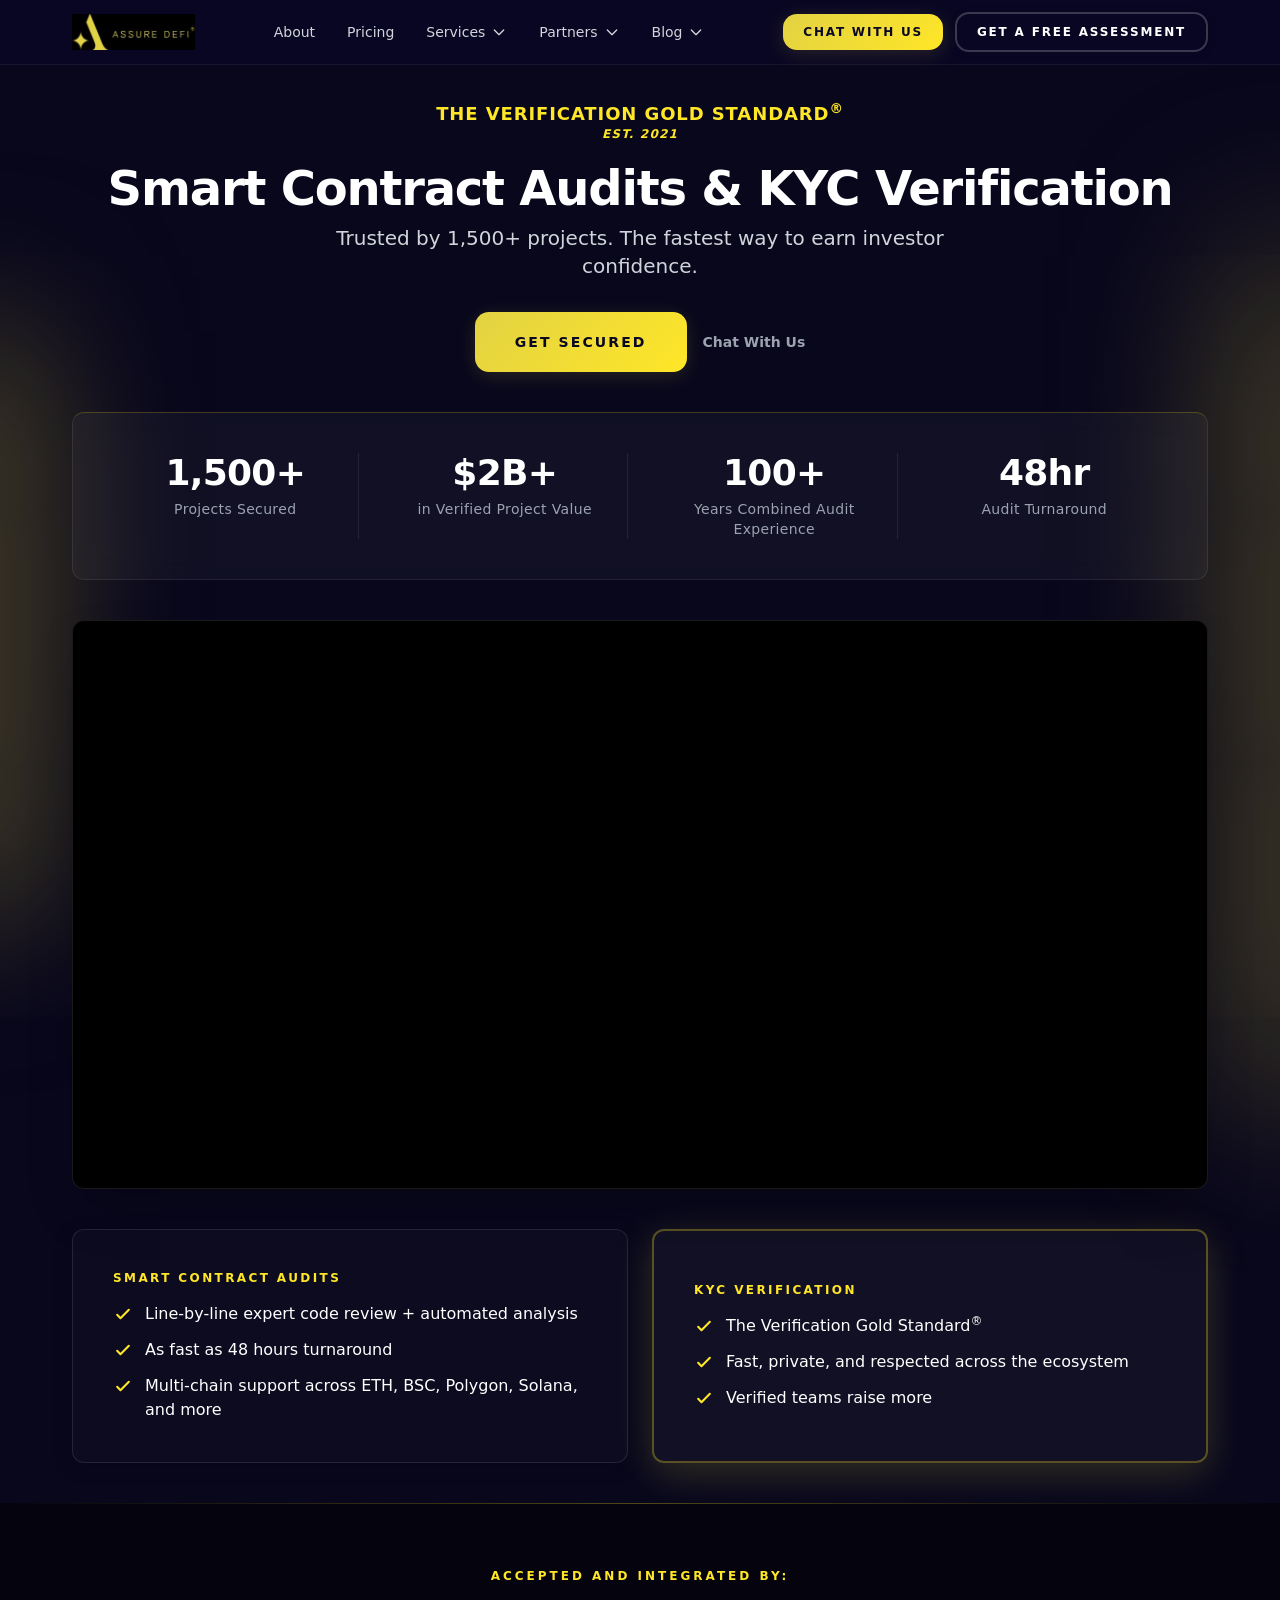
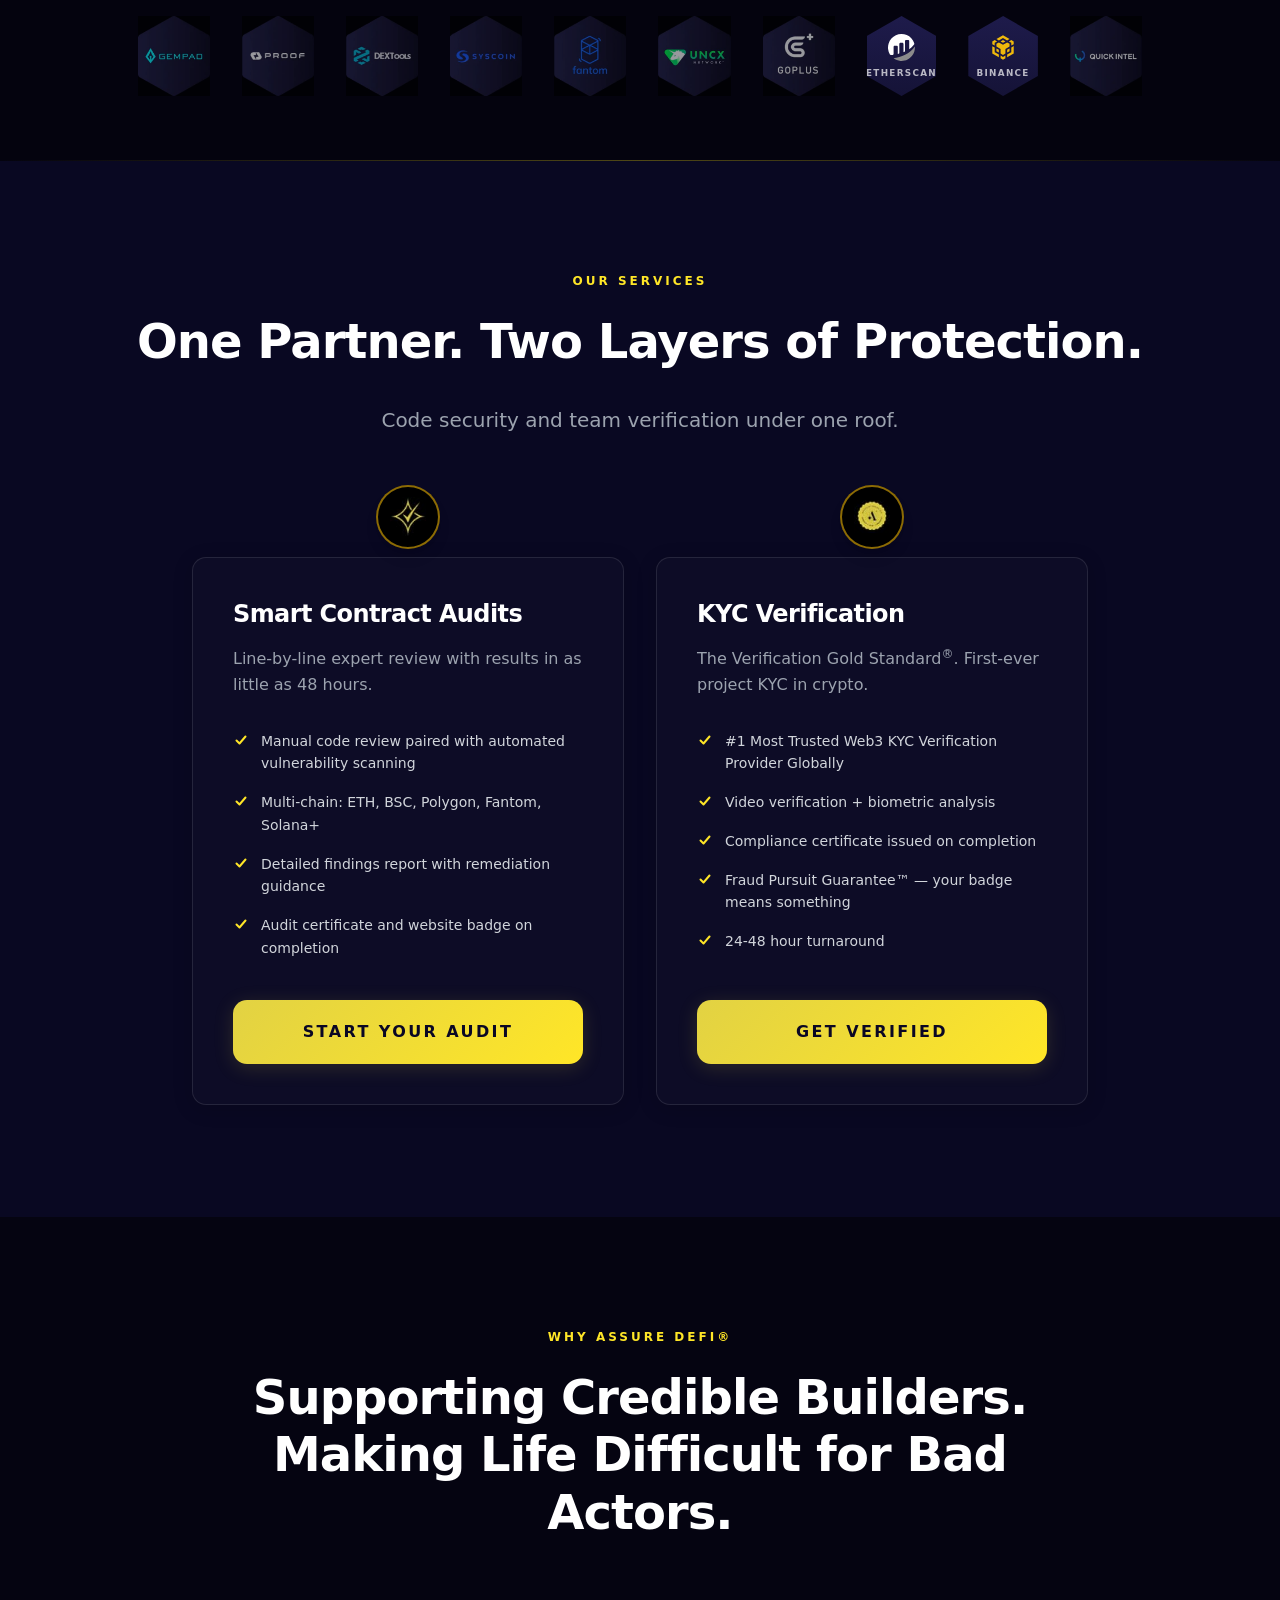
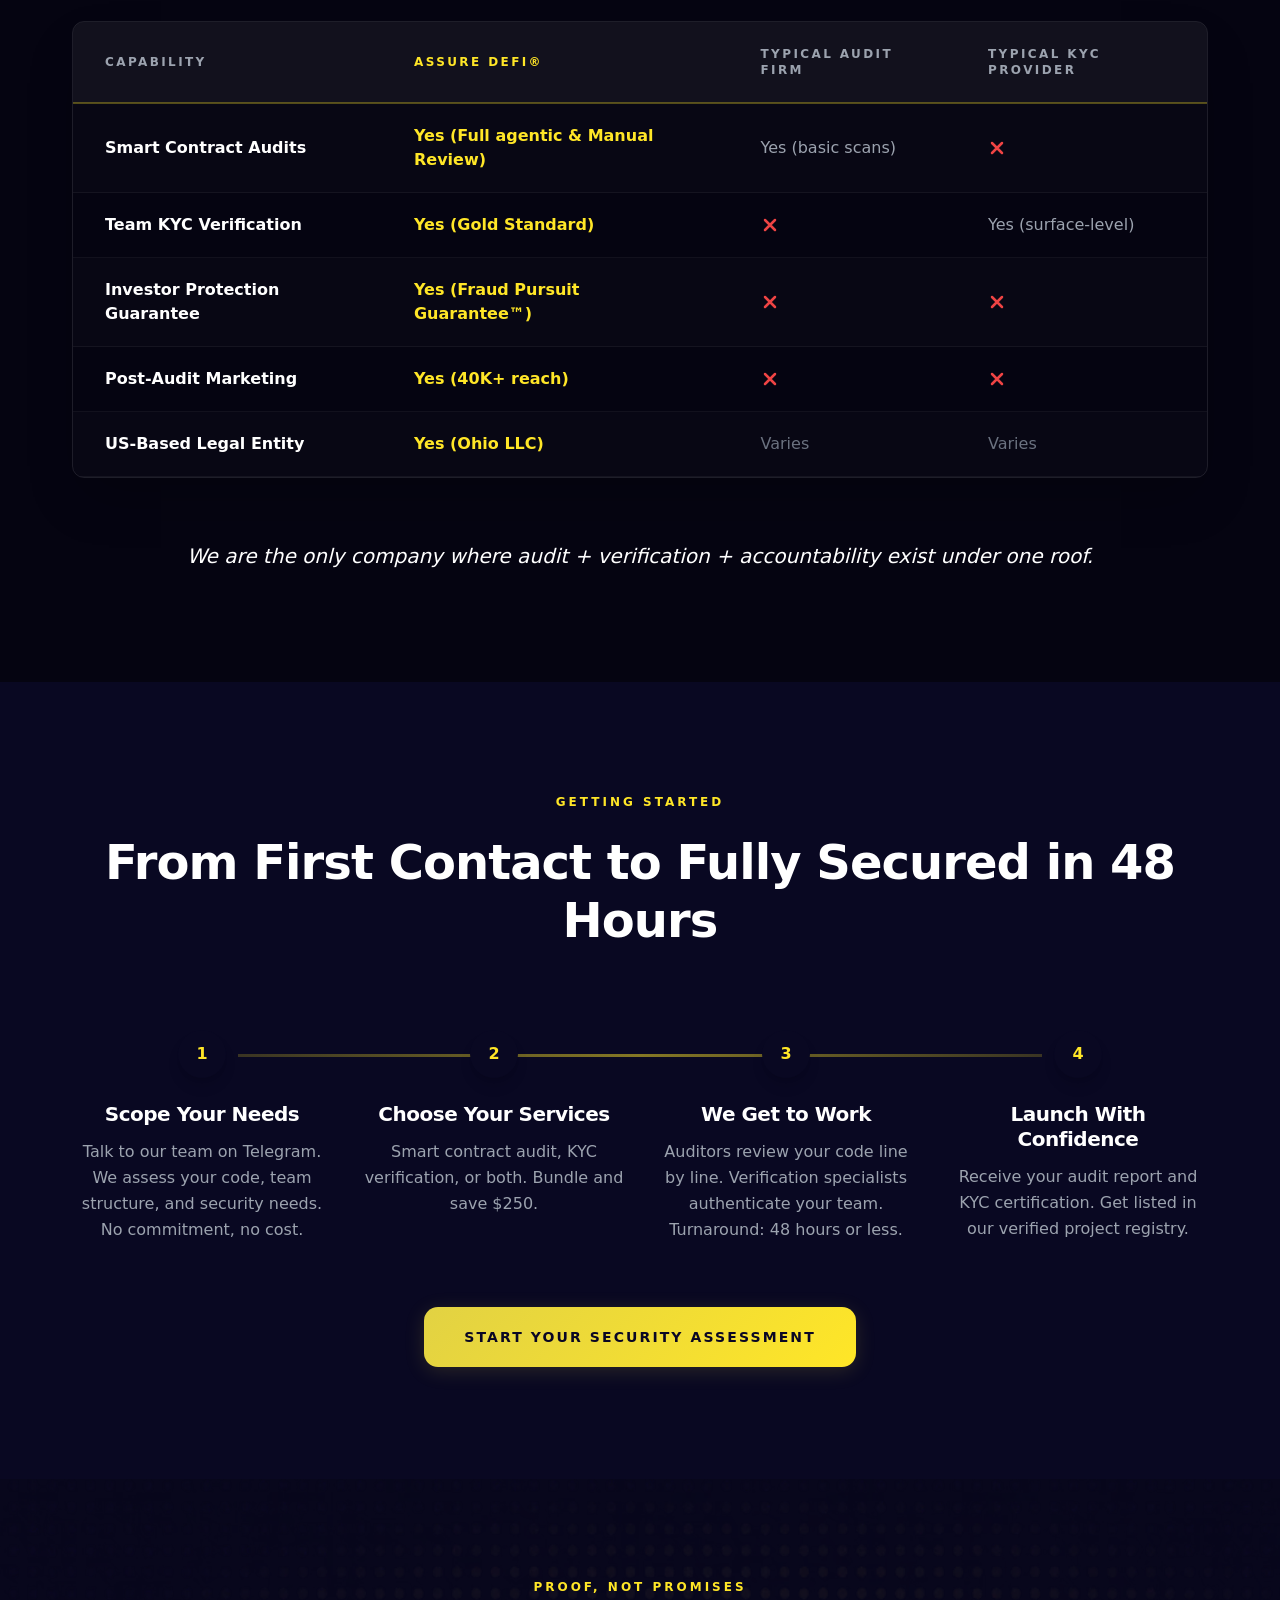
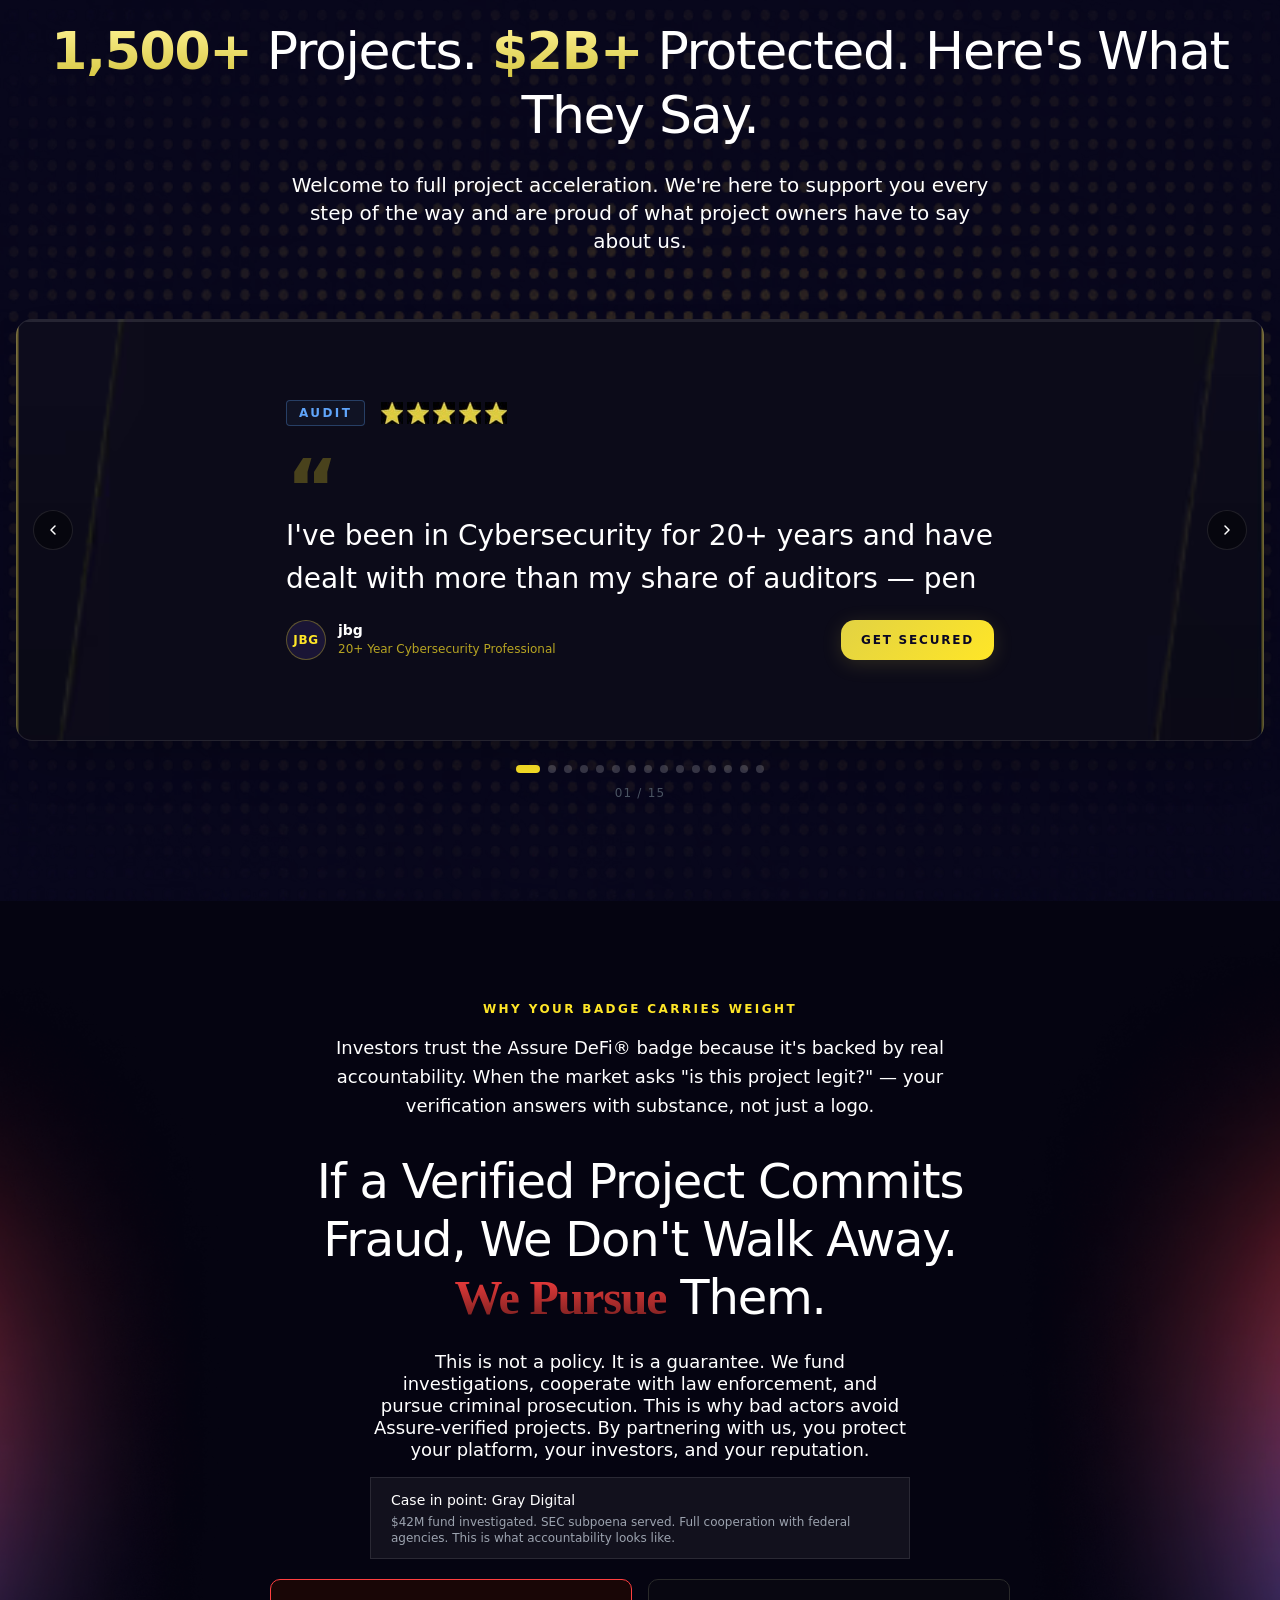
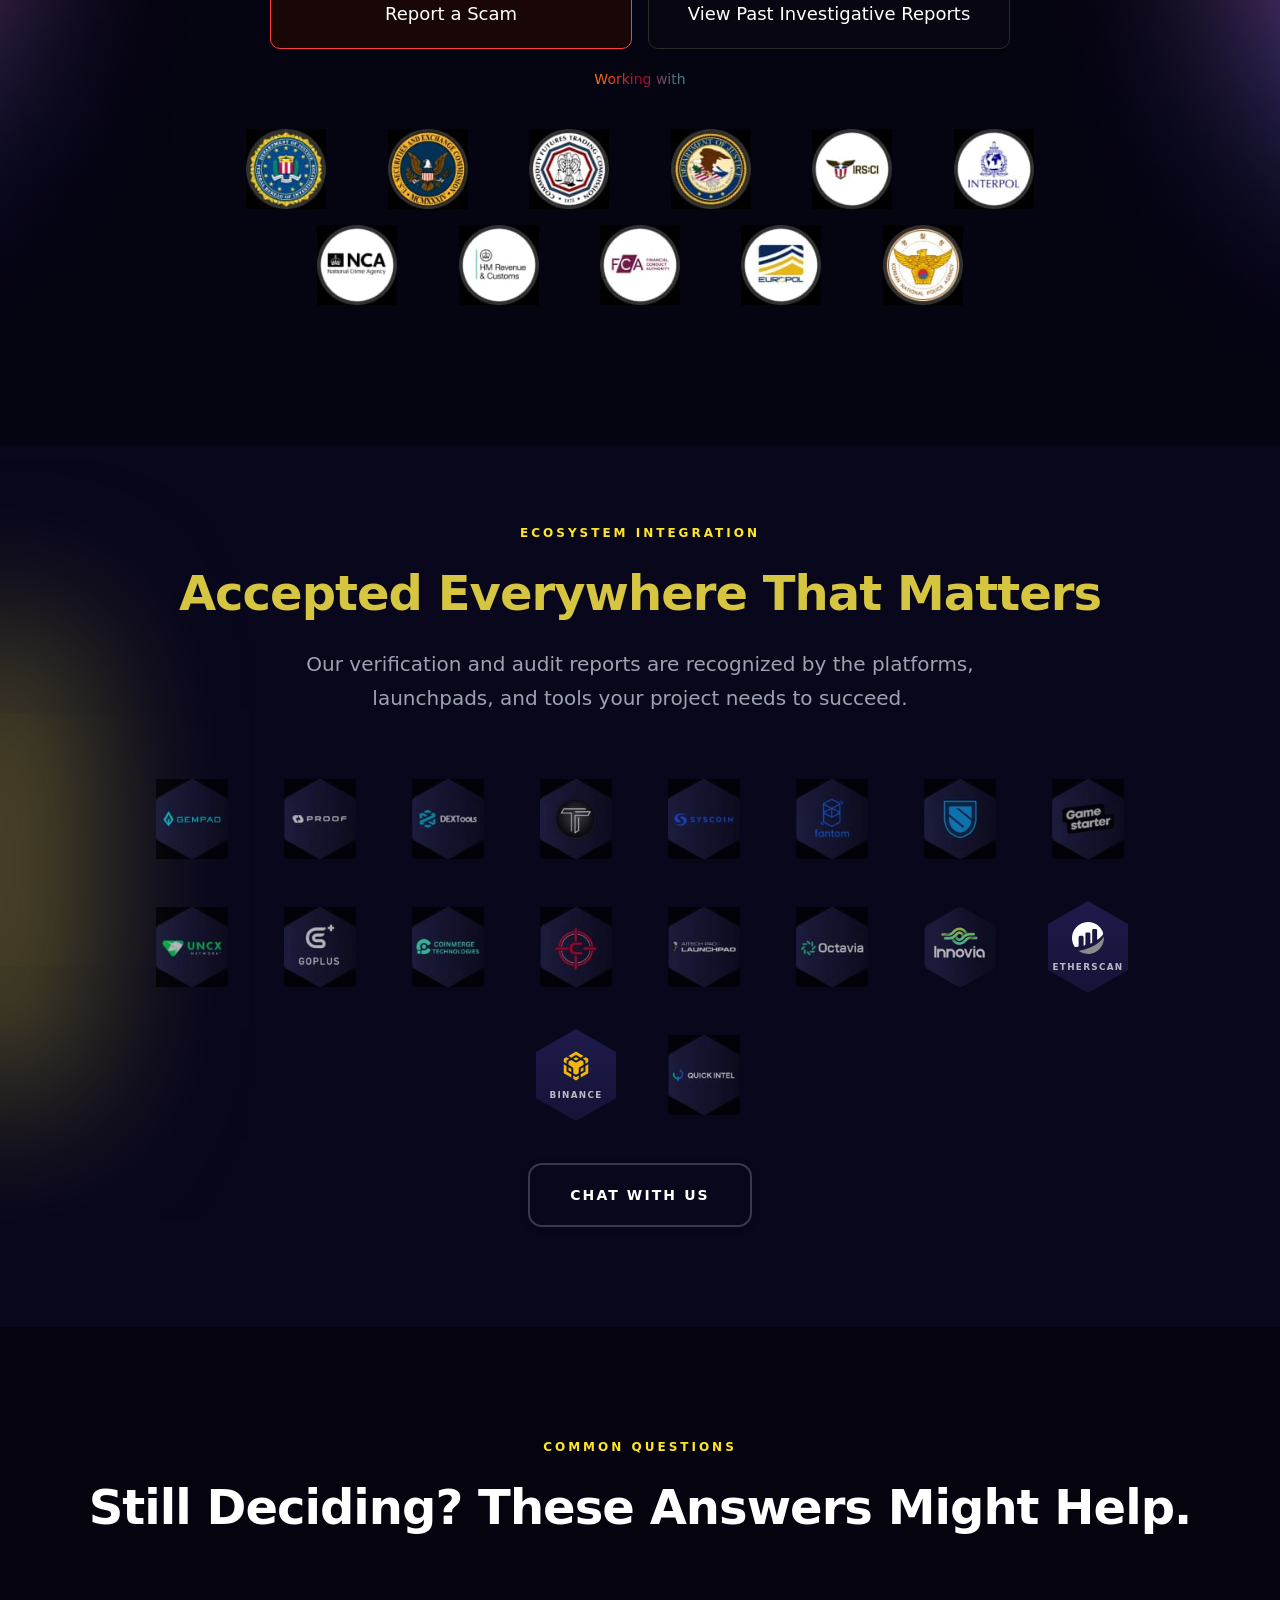
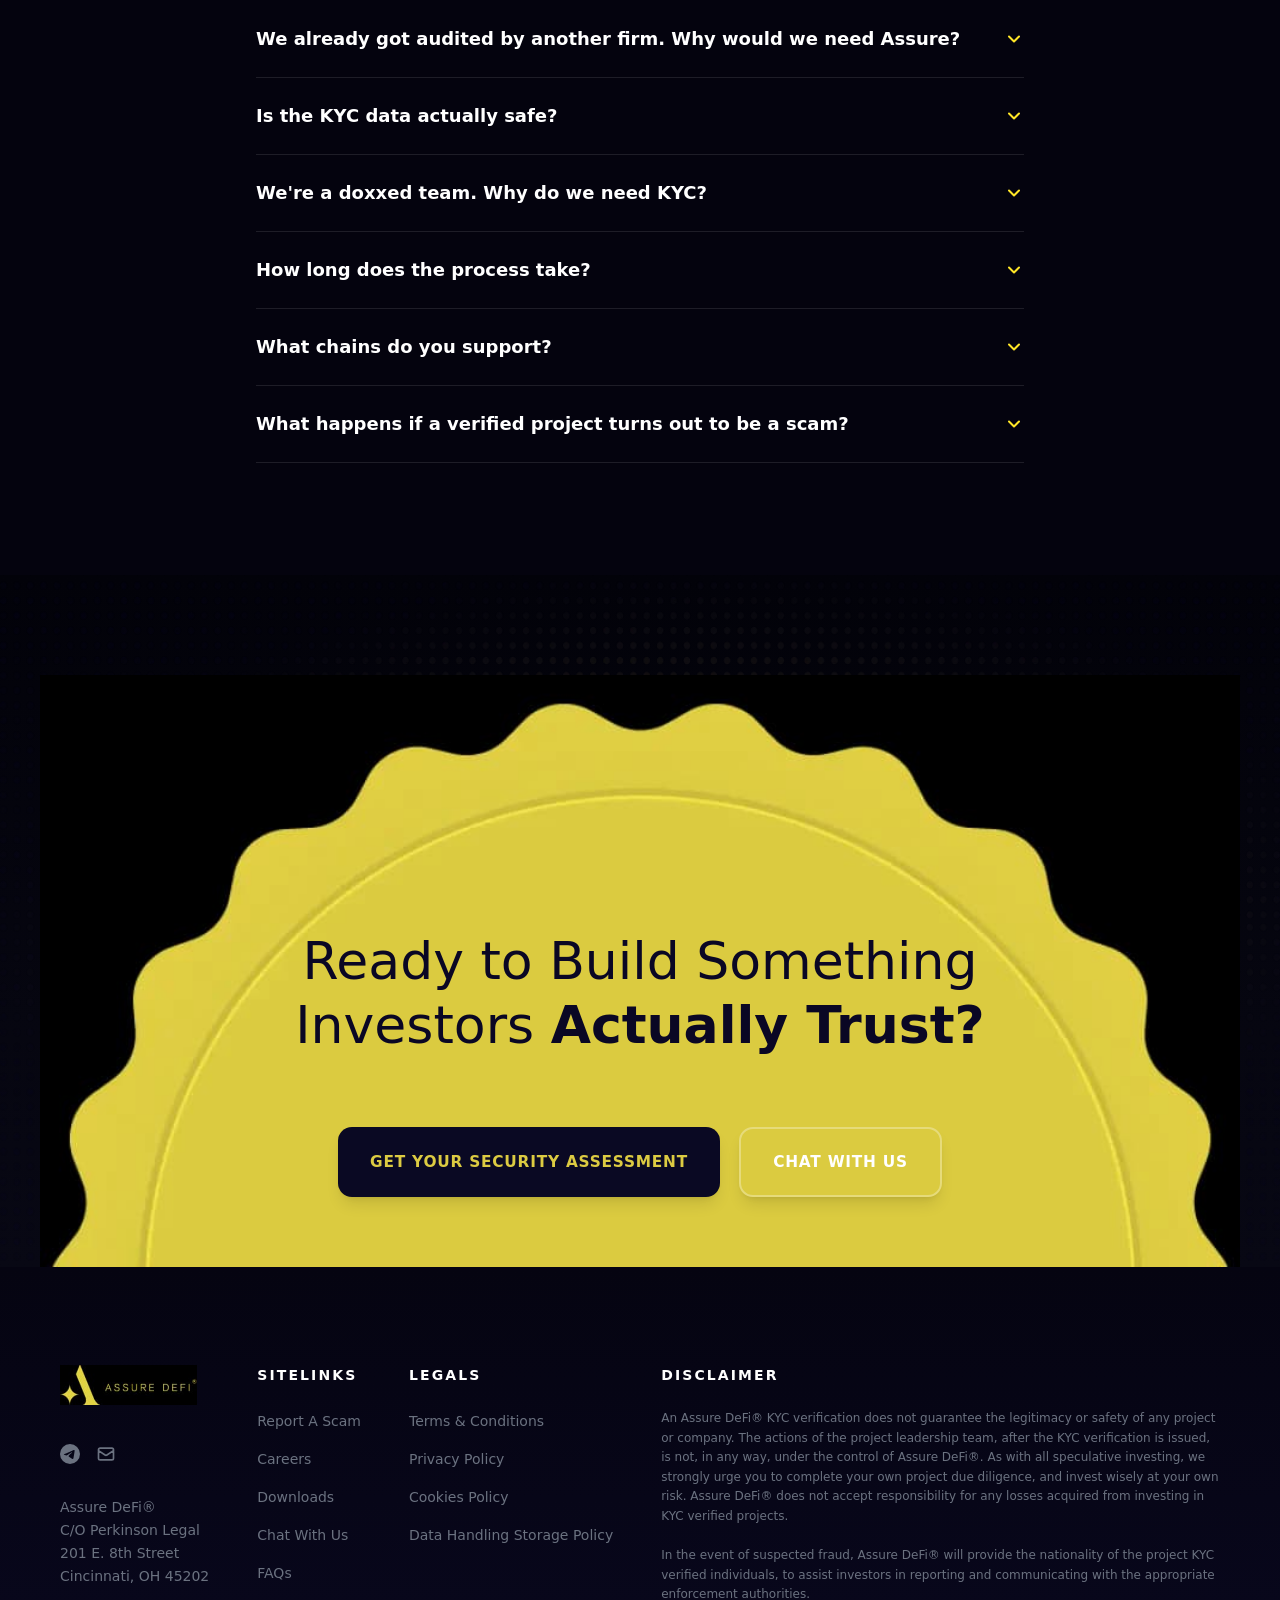
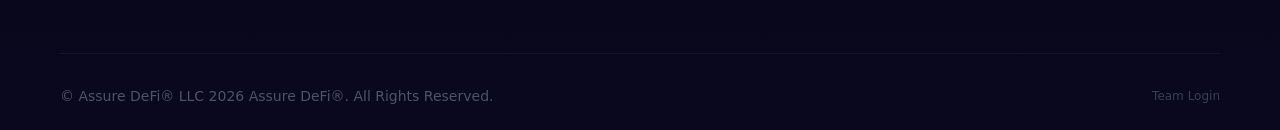
==== commit a0e4bfd2: "Update index.html" ====
--- a/index.html
+++ b/index.html
@@ -1 +1 @@
-<!DOCTYPE html><html lang="en" class="dark"><head><meta charset="utf-8"><meta name="viewport" content="width=device-width, initial-scale=1"><link rel="preload" href="fonts/e4af272ccee01ff0-s.p.woff2" as="font" crossorigin="" type="font/woff2"><link rel="preload" as="image" imagesrcset="images/goldfooterimage.png.webp 1x, images/goldfooterimage.png.webp 2x" fetchpriority="high"><link rel="stylesheet" href="css/6a408d3a1ac7d90a.css" data-precedence="next"><title>KYC Verification For Project Owners | Assure DeFi®</title><meta name="description" content="Build investor trust with the Verification Gold Standard®. Empower your project with Assure DeFi®."><link rel="canonical" href="https://assuredefi.com"><meta property="og:title" content="KYC Verification For Project Owners | Assure DeFi®"><meta property="og:description" content="Build investor trust with the Verification Gold Standard®. Empower your project with Assure DeFi®."><meta property="og:url" content="https://assuredefi.com"><meta property="og:site_name" content="Assure DeFi®"><meta property="og:image" content="images/Assure-brand.webp"><meta property="og:type" content="website"><meta name="twitter:card" content="summary_large_image"><meta name="twitter:title" content="KYC Verification For Project Owners | Assure DeFi®"><meta name="twitter:description" content="Build investor trust with the Verification Gold Standard®. Empower your project with Assure DeFi®."><meta name="twitter:image" content="images/Assure-brand.webp"><link rel="icon" href="images/favicon.png"><link rel="apple-touch-icon" href="images/favicon.png"><meta name="next-size-adjust"><script type="application/ld+json">{"@context":"https://schema.org","@type":"Organization","name":"Assure DeFi","url":"https://assuredefi.com","logo":"images/Assure-brand.webp","description":"The Verification Gold Standard® in crypto. KYC verification, smart contract audits, and fraud pursuit for blockchain projects.","sameAs":["https://t.me/AssureDeFi","https://t.me/assuredefisales"],"foundingDate":"2021","contactPoint":{"@type":"ContactPoint","contactType":"sales","url":"https://t.me/assuredefisales"}}</script><script type="application/ld+json">{"@context":"https://schema.org","@type":"WebSite","name":"Assure DeFi","url":"https://assuredefi.com"}</script></head><body class="__variable_f367f3 font-sans"><header class="fixed top-0 left-0 right-0 z-50 bg-brand-navy/95 backdrop-blur-sm border-b border-white/5"><div class="container-main"><nav class="flex items-center justify-between h-16"><a class="flex-shrink-0" href="/"><img alt="AssureDefi Logo" fetchpriority="high" width="160" height="36" decoding="async" data-nimg="1" class="h-9 w-auto" style="color:transparent" srcset="images/image_61.jpg 1x, images/image_15.jpg 2x" src="images/image_15.jpg"></a><ul class="hidden lg:flex items-center gap-8"><li><a class="text-sm font-medium transition-colors text-gray-300 hover:text-white" href="/about">About</a></li><li><a class="text-sm font-medium transition-colors text-gray-300 hover:text-white" href="/pricing">Pricing</a></li><li class="relative"><button class="flex items-center gap-1.5 text-gray-300 hover:text-white transition-colors text-sm font-medium">Services<svg class="w-4 h-4 transition-transform" fill="none" stroke="currentColor" viewBox="0 0 24 24"><path stroke-linecap="round" stroke-linejoin="round" stroke-width="2" d="M19 9l-7 7-7-7"></path></svg></button></li><li class="relative"><button class="flex items-center gap-1.5 text-gray-300 hover:text-white transition-colors text-sm font-medium">Partners<svg class="w-4 h-4 transition-transform" fill="none" stroke="currentColor" viewBox="0 0 24 24"><path stroke-linecap="round" stroke-linejoin="round" stroke-width="2" d="M19 9l-7 7-7-7"></path></svg></button></li><li class="relative"><button class="flex items-center gap-1.5 text-gray-300 hover:text-white transition-colors text-sm font-medium">Blog<svg class="w-4 h-4 transition-transform" fill="none" stroke="currentColor" viewBox="0 0 24 24"><path stroke-linecap="round" stroke-linejoin="round" stroke-width="2" d="M19 9l-7 7-7-7"></path></svg></button></li></ul><div class="hidden lg:flex items-center gap-3"><a target="_blank" rel="noopener noreferrer" class="btn-primary py-2.5 px-5 text-xs" href="https://projects.assuredefi.com">Verified Projects</a><a target="_blank" rel="noopener noreferrer" class="btn-secondary py-2.5 px-5 text-xs" href="https://t.me/AssureDeFiSales">Get a Free Assessment</a></div><button class="lg:hidden text-white p-2" aria-label="Toggle menu"><svg class="w-6 h-6" fill="none" stroke="currentColor" viewBox="0 0 24 24"><path stroke-linecap="round" stroke-linejoin="round" stroke-width="2" d="M4 6h16M4 12h16M4 18h16"></path></svg></button></nav></div></header><main><section class="relative overflow-hidden" style="background-color:#08071c;padding-top:100px"><div class="absolute pointer-events-none" style="right:-16px;width:0px;height:50%;top:20%;box-shadow:0 0 175px 45px rgba(216, 196, 64, 0.5)"></div><div class="absolute pointer-events-none" style="left:-20px;width:0px;height:33%;top:25%;box-shadow:0 0 160px 45px rgba(216, 196, 64, 0.5)"></div><div class="container-main relative z-10"><div class="text-center mb-6"><p class="section-label text-base md:text-lg font-bold tracking-wider leading-none mb-0">The Verification Gold Standard<sup>®</sup></p><p class="section-label text-xs tracking-widest leading-none mb-4 italic">Est. 2021</p></div><h1 class="text-3xl md:text-4xl lg:text-[2.75rem] xl:text-5xl font-bold leading-[1.15] text-center text-white">Smart Contract Audits & KYC Verification</h1><p class="text-lg lg:text-xl text-gray-300 text-center mt-3 max-w-2xl mx-auto">Trusted by 1,500+ projects. The fastest way to earn investor confidence.</p><div class="flex flex-col sm:flex-row gap-4 justify-center items-center mt-8"><a class="btn-primary" href="https://t.me/AssureDeFiSale">Get Secured</a><a href="https://projects.assuredefi.com" target="_blank" rel="noopener noreferrer" class="btn-ghost">Browse Verified Projects</a></div><div class="my-10 rounded-xl px-6 py-8 lg:px-10 lg:py-10 bg-white/[0.04] backdrop-blur-md border border-white/[0.08] border-t-accent-gold/20"><div class="grid grid-cols-2 lg:grid-cols-4 gap-8 lg:gap-6"><div class="text-center lg:border-r lg:border-white/[0.08]"><p class="text-3xl lg:text-4xl font-bold mb-1.5 text-white" style="letter-spacing:-0.02em">1,500+</p><p class="text-xs lg:text-sm text-gray-400 font-medium tracking-wide">Projects Secured</p></div><div class="text-center lg:border-r lg:border-white/[0.08]"><p class="text-3xl lg:text-4xl font-bold mb-1.5 text-white" style="letter-spacing:-0.02em">$2B+</p><p class="text-xs lg:text-sm text-gray-400 font-medium tracking-wide">in Verified Project Value</p></div><div class="text-center lg:border-r lg:border-white/[0.08]"><p class="text-3xl lg:text-4xl font-bold mb-1.5 text-white" style="letter-spacing:-0.02em">100+</p><p class="text-xs lg:text-sm text-gray-400 font-medium tracking-wide">Years Combined Audit Experience</p></div><div class="text-center "><p class="text-3xl lg:text-4xl font-bold mb-1.5 text-white" style="letter-spacing:-0.02em">48hr</p><p class="text-xs lg:text-sm text-gray-400 font-medium tracking-wide">Audit Turnaround</p></div></div></div><div class="mb-10"><div class="relative rounded-xl border border-white/10 bg-black overflow-hidden shadow-2xl"><video autoplay="" muted="" loop="" playsinline="" class="w-full object-contain lg:object-cover lg:min-h-[55vh]"><source src="media/assure-defi-ad.mp4" type="video/mp4"></video></div></div><div class="grid grid-cols-1 lg:grid-cols-2 gap-6 pb-10"><div class="card flex flex-col justify-center"><p class="text-xs font-semibold tracking-[0.2em] uppercase text-accent-gold mb-4">Smart Contract Audits</p><div class="space-y-3"><div class="flex items-start gap-3"><svg class="w-5 h-5 text-accent-gold mt-0.5 shrink-0" fill="none" viewBox="0 0 24 24" stroke="currentColor" stroke-width="2.5"><path stroke-linecap="round" stroke-linejoin="round" d="M5 13l4 4L19 7"></path></svg><p class="text-base text-white">Line-by-line expert code review + automated analysis</p></div><div class="flex items-start gap-3"><svg class="w-5 h-5 text-accent-gold mt-0.5 shrink-0" fill="none" viewBox="0 0 24 24" stroke="currentColor" stroke-width="2.5"><path stroke-linecap="round" stroke-linejoin="round" d="M5 13l4 4L19 7"></path></svg><p class="text-base text-white">As fast as 48 hours turnaround</p></div><div class="flex items-start gap-3"><svg class="w-5 h-5 text-accent-gold mt-0.5 shrink-0" fill="none" viewBox="0 0 24 24" stroke="currentColor" stroke-width="2.5"><path stroke-linecap="round" stroke-linejoin="round" d="M5 13l4 4L19 7"></path></svg><p class="text-base text-white">Multi-chain support across ETH, BSC, Polygon, Solana, and more</p></div></div></div><div class="card-highlight flex flex-col justify-center"><p class="text-xs font-semibold tracking-[0.2em] uppercase text-accent-gold mb-4">KYC Verification</p><div class="space-y-3"><div class="flex items-start gap-3"><svg class="w-5 h-5 text-accent-gold mt-0.5 shrink-0" fill="none" viewBox="0 0 24 24" stroke="currentColor" stroke-width="2.5"><path stroke-linecap="round" stroke-linejoin="round" d="M5 13l4 4L19 7"></path></svg><p class="text-base text-white">The Verification Gold Standard<sup>®</sup></p></div><div class="flex items-start gap-3"><svg class="w-5 h-5 text-accent-gold mt-0.5 shrink-0" fill="none" viewBox="0 0 24 24" stroke="currentColor" stroke-width="2.5"><path stroke-linecap="round" stroke-linejoin="round" d="M5 13l4 4L19 7"></path></svg><p class="text-base text-white">Fast, private, and respected across the ecosystem</p></div><div class="flex items-start gap-3"><svg class="w-5 h-5 text-accent-gold mt-0.5 shrink-0" fill="none" viewBox="0 0 24 24" stroke="currentColor" stroke-width="2.5"><path stroke-linecap="round" stroke-linejoin="round" d="M5 13l4 4L19 7"></path></svg><p class="text-base text-white">Verified teams raise more</p></div></div></div></div></div></section><section class="relative" style="background-color:#04030e"><div class="divider-gold"></div><div class="container-main section-sm"><p class="section-label text-center mb-8">Accepted and integrated by:</p><div class="flex items-center justify-center gap-6 lg:gap-8 flex-wrap overflow-hidden"><img alt="Gempad" loading="lazy" width="160" height="64" decoding="async" data-nimg="1" class="h-16 lg:h-20 w-auto object-contain opacity-60 hover:opacity-100 transition-opacity duration-300" style="color:transparent" srcset="images/image_16.jpg 1x, images/image_1.jpg 2x" src="images/image_1.jpg"><img alt="Proof" loading="lazy" width="160" height="64" decoding="async" data-nimg="1" class="h-16 lg:h-20 w-auto object-contain opacity-60 hover:opacity-100 transition-opacity duration-300" style="color:transparent" srcset="images/image_13.jpg 1x, images/image_5.jpg 2x" src="images/image_5.jpg"><img alt="Dextools" loading="lazy" width="160" height="64" decoding="async" data-nimg="1" class="h-16 lg:h-20 w-auto object-contain opacity-60 hover:opacity-100 transition-opacity duration-300" style="color:transparent" srcset="images/image_20.jpg 1x, images/image_4.jpg 2x" src="images/image_4.jpg"><img alt="Syscoin" loading="lazy" width="160" height="64" decoding="async" data-nimg="1" class="h-16 lg:h-20 w-auto object-contain opacity-60 hover:opacity-100 transition-opacity duration-300" style="color:transparent" srcset="images/image_27.jpg 1x, images/image.jpg 2x" src="images/image.jpg"><img alt="Fantom" loading="lazy" width="160" height="64" decoding="async" data-nimg="1" class="h-16 lg:h-20 w-auto object-contain opacity-60 hover:opacity-100 transition-opacity duration-300" style="color:transparent" srcset="images/image_10.jpg 1x, images/image_8.jpg 2x" src="images/image_8.jpg"><img alt="UNCX" loading="lazy" width="160" height="64" decoding="async" data-nimg="1" class="h-16 lg:h-20 w-auto object-contain opacity-60 hover:opacity-100 transition-opacity duration-300" style="color:transparent" srcset="images/image_21.jpg 1x, images/image_6.jpg 2x" src="images/image_6.jpg"><img alt="GoPlus" loading="lazy" width="160" height="64" decoding="async" data-nimg="1" class="h-16 lg:h-20 w-auto object-contain opacity-60 hover:opacity-100 transition-opacity duration-300" style="color:transparent" srcset="images/image_12.jpg 1x, images/image_17.jpg 2x" src="images/image_17.jpg"><div class="relative flex flex-col items-center justify-center h-16 lg:h-20" style="aspect-ratio:1 / 1.15;clip-path:polygon(50% 0%, 100% 25%, 100% 75%, 50% 100%, 0% 75%, 0% 25%);background:linear-gradient(180deg, #1e1b4b 0%, #151337 100%)"><img alt="Etherscan" loading="lazy" width="80" height="80" decoding="async" data-nimg="1" class="object-contain w-[40%] h-[40%]" style="color:transparent" src="images/etherscan-logo-light.svg"><span class="text-[0.55rem] font-bold tracking-[0.15em] text-white/70 mt-1 uppercase">Etherscan</span></div><div class="relative flex flex-col items-center justify-center h-16 lg:h-20" style="aspect-ratio:1 / 1.15;clip-path:polygon(50% 0%, 100% 25%, 100% 75%, 50% 100%, 0% 75%, 0% 25%);background:linear-gradient(180deg, #1e1b4b 0%, #151337 100%)"><img alt="Binance" loading="lazy" width="80" height="80" decoding="async" data-nimg="1" class="object-contain w-[40%] h-[40%]" style="color:transparent" src="images/binance-icon.svg"><span class="text-[0.55rem] font-bold tracking-[0.15em] text-white/70 mt-1 uppercase">Binance</span></div><img alt="Quick Intel" loading="lazy" width="160" height="64" decoding="async" data-nimg="1" class="h-16 lg:h-20 w-auto object-contain opacity-60 hover:opacity-100 transition-opacity duration-300" style="color:transparent" srcset="images/image_30.jpg 1x, images/image_2.jpg 2x" src="images/image_2.jpg"></div></div><div class="divider-gold"></div></section><section class="section bg-section-bg1"><div class="container-main"><div class="text-center mb-20"><p class="section-label">OUR SERVICES</p><h2 class="section-title">One Partner. Two Layers of Protection.</h2><p class="section-subtitle mx-auto text-center mt-6">Code security and team verification under one roof.</p></div><div class="grid lg:grid-cols-2 gap-6 lg:gap-8 items-stretch max-w-4xl mx-auto"><div class="relative lg:pt-10"><div class="absolute -right-3 -top-3 lg:right-auto lg:-top-8 lg:left-1/2 lg:-translate-x-1/2 z-10 flex items-center justify-center w-14 h-14 lg:w-16 lg:h-16 rounded-full bg-black border-2 border-yellow-500/60 shadow-lg"><img alt="Assured Checkmark" loading="lazy" width="36" height="36" decoding="async" data-nimg="1" class="object-contain" style="color:transparent" srcset="images/image_51.jpg 1x, images/image_7.jpg 2x" src="images/image_7.jpg"></div><div class="card flex flex-col h-full rounded-lg overflow-visible"><h3 class="text-xl md:text-2xl font-bold text-white mb-4 leading-tight">Smart Contract Audits</h3><p class="text-gray-400 text-base mb-8 leading-relaxed">Line-by-line expert review with results in as little as 48 hours.</p><ul class="space-y-4 mb-10 flex-1"><li class="flex items-start gap-3 text-sm text-gray-300 leading-relaxed"><svg width="16" height="16" viewBox="0 0 16 16" fill="none" xmlns="http://www.w3.org/2000/svg" class="shrink-0 mt-0.5"><path d="M3.5 8.5L6.5 11.5L12.5 4.5" stroke="#ffe627" stroke-width="2" stroke-linecap="round" stroke-linejoin="round"></path></svg><span>Manual code review paired with automated vulnerability scanning</span></li><li class="flex items-start gap-3 text-sm text-gray-300 leading-relaxed"><svg width="16" height="16" viewBox="0 0 16 16" fill="none" xmlns="http://www.w3.org/2000/svg" class="shrink-0 mt-0.5"><path d="M3.5 8.5L6.5 11.5L12.5 4.5" stroke="#ffe627" stroke-width="2" stroke-linecap="round" stroke-linejoin="round"></path></svg><span>Multi-chain: ETH, BSC, Polygon, Fantom, Solana+</span></li><li class="flex items-start gap-3 text-sm text-gray-300 leading-relaxed"><svg width="16" height="16" viewBox="0 0 16 16" fill="none" xmlns="http://www.w3.org/2000/svg" class="shrink-0 mt-0.5"><path d="M3.5 8.5L6.5 11.5L12.5 4.5" stroke="#ffe627" stroke-width="2" stroke-linecap="round" stroke-linejoin="round"></path></svg><span>Detailed findings report with remediation guidance</span></li><li class="flex items-start gap-3 text-sm text-gray-300 leading-relaxed"><svg width="16" height="16" viewBox="0 0 16 16" fill="none" xmlns="http://www.w3.org/2000/svg" class="shrink-0 mt-0.5"><path d="M3.5 8.5L6.5 11.5L12.5 4.5" stroke="#ffe627" stroke-width="2" stroke-linecap="round" stroke-linejoin="round"></path></svg><span>Audit certificate and website badge on completion</span></li></ul><a class="btn-primary mt-auto text-base whitespace-nowrap" href="https://t.me/AssureDeFiSale">Start Your Audit</a></div></div><div class="relative lg:pt-10"><div class="absolute -right-3 -top-3 lg:right-auto lg:-top-8 lg:left-1/2 lg:-translate-x-1/2 z-10 flex items-center justify-center w-14 h-14 lg:w-16 lg:h-16 rounded-full bg-black border-2 border-yellow-500/60 shadow-lg"><img alt="Verified Seal" loading="lazy" width="36" height="36" decoding="async" data-nimg="1" class="object-contain" style="color:transparent" srcset="images/image_44.jpg 1x, images/image_3.jpg 2x" src="images/image_3.jpg"></div><div class="card flex flex-col h-full rounded-lg overflow-visible"><h3 class="text-xl md:text-2xl font-bold text-white mb-4 leading-tight">KYC Verification</h3><p class="text-gray-400 text-base mb-8 leading-relaxed">The Verification Gold Standard<sup>®</sup>. First-ever project KYC in crypto.</p><ul class="space-y-4 mb-10 flex-1"><li class="flex items-start gap-3 text-sm text-gray-300 leading-relaxed"><svg width="16" height="16" viewBox="0 0 16 16" fill="none" xmlns="http://www.w3.org/2000/svg" class="shrink-0 mt-0.5"><path d="M3.5 8.5L6.5 11.5L12.5 4.5" stroke="#ffe627" stroke-width="2" stroke-linecap="round" stroke-linejoin="round"></path></svg><span>#1 Most Trusted Web3 KYC Verification Provider Globally</span></li><li class="flex items-start gap-3 text-sm text-gray-300 leading-relaxed"><svg width="16" height="16" viewBox="0 0 16 16" fill="none" xmlns="http://www.w3.org/2000/svg" class="shrink-0 mt-0.5"><path d="M3.5 8.5L6.5 11.5L12.5 4.5" stroke="#ffe627" stroke-width="2" stroke-linecap="round" stroke-linejoin="round"></path></svg><span>Video verification + biometric analysis</span></li><li class="flex items-start gap-3 text-sm text-gray-300 leading-relaxed"><svg width="16" height="16" viewBox="0 0 16 16" fill="none" xmlns="http://www.w3.org/2000/svg" class="shrink-0 mt-0.5"><path d="M3.5 8.5L6.5 11.5L12.5 4.5" stroke="#ffe627" stroke-width="2" stroke-linecap="round" stroke-linejoin="round"></path></svg><span>Compliance certificate issued on completion</span></li><li class="flex items-start gap-3 text-sm text-gray-300 leading-relaxed"><svg width="16" height="16" viewBox="0 0 16 16" fill="none" xmlns="http://www.w3.org/2000/svg" class="shrink-0 mt-0.5"><path d="M3.5 8.5L6.5 11.5L12.5 4.5" stroke="#ffe627" stroke-width="2" stroke-linecap="round" stroke-linejoin="round"></path></svg><span>Fraud Pursuit Guarantee™ — your badge means something</span></li><li class="flex items-start gap-3 text-sm text-gray-300 leading-relaxed"><svg width="16" height="16" viewBox="0 0 16 16" fill="none" xmlns="http://www.w3.org/2000/svg" class="shrink-0 mt-0.5"><path d="M3.5 8.5L6.5 11.5L12.5 4.5" stroke="#ffe627" stroke-width="2" stroke-linecap="round" stroke-linejoin="round"></path></svg><span>24-48 hour turnaround</span></li></ul><a class="btn-primary mt-auto text-base whitespace-nowrap" href="https://t.me/AssureDeFiSale">Get Verified</a></div></div></div></div></section><section class="bg-[#050411] section"><div class="container-main"><div class="text-center mb-16 lg:mb-20"><p class="section-label">Why Assure DeFi®</p><h2 class="section-title max-w-4xl mx-auto">Supporting Credible Builders. Making Life Difficult for Bad Actors.</h2></div><div class="flex flex-col gap-4 md:hidden"><div class="rounded-xl border border-white/10 bg-white/[0.02] overflow-hidden"><div class="px-5 py-4 border-b border-white/10 bg-white/5"><h3 class="text-white font-semibold text-base">Smart Contract Audits</h3></div><div class="divide-y divide-white/5"><div class="flex items-center justify-between px-5 py-3.5"><span class="text-xs font-bold uppercase tracking-[0.15em] text-accent-gold">Assure DeFi®</span><span class="text-sm font-semibold text-right max-w-[55%] text-accent-gold">Yes (Full agentic & Manual Review)</span></div><div class="flex items-center justify-between px-5 py-3.5"><span class="text-xs font-medium uppercase tracking-[0.1em] text-gray-500">Typical Audit Firm</span><span class="text-gray-400">Yes (basic scans)</span></div><div class="flex items-center justify-between px-5 py-3.5"><span class="text-xs font-medium uppercase tracking-[0.1em] text-gray-500">Typical KYC Provider</span><span class="flex items-center gap-2 text-red-500 font-bold"><svg width="18" height="18" viewBox="0 0 18 18" fill="none" xmlns="http://www.w3.org/2000/svg" class="inline-block"><path d="M4 4L14 14M14 4L4 14" stroke="#ef4444" stroke-width="2.5" stroke-linecap="round" stroke-linejoin="round"></path></svg></span></div></div></div><div class="rounded-xl border border-white/10 bg-white/[0.02] overflow-hidden"><div class="px-5 py-4 border-b border-white/10 bg-white/5"><h3 class="text-white font-semibold text-base">Team KYC Verification</h3></div><div class="divide-y divide-white/5"><div class="flex items-center justify-between px-5 py-3.5"><span class="text-xs font-bold uppercase tracking-[0.15em] text-accent-gold">Assure DeFi®</span><span class="text-sm font-semibold text-right max-w-[55%] text-accent-gold">Yes (Gold Standard)</span></div><div class="flex items-center justify-between px-5 py-3.5"><span class="text-xs font-medium uppercase tracking-[0.1em] text-gray-500">Typical Audit Firm</span><span class="flex items-center gap-2 text-red-500 font-bold"><svg width="18" height="18" viewBox="0 0 18 18" fill="none" xmlns="http://www.w3.org/2000/svg" class="inline-block"><path d="M4 4L14 14M14 4L4 14" stroke="#ef4444" stroke-width="2.5" stroke-linecap="round" stroke-linejoin="round"></path></svg></span></div><div class="flex items-center justify-between px-5 py-3.5"><span class="text-xs font-medium uppercase tracking-[0.1em] text-gray-500">Typical KYC Provider</span><span class="text-gray-400">Yes (surface-level)</span></div></div></div><div class="rounded-xl border border-white/10 bg-white/[0.02] overflow-hidden"><div class="px-5 py-4 border-b border-white/10 bg-white/5"><h3 class="text-white font-semibold text-base">Investor Protection Guarantee</h3></div><div class="divide-y divide-white/5"><div class="flex items-center justify-between px-5 py-3.5"><span class="text-xs font-bold uppercase tracking-[0.15em] text-accent-gold">Assure DeFi®</span><span class="text-sm font-semibold text-right max-w-[55%] text-accent-gold">Yes (Fraud Pursuit Guarantee™)</span></div><div class="flex items-center justify-between px-5 py-3.5"><span class="text-xs font-medium uppercase tracking-[0.1em] text-gray-500">Typical Audit Firm</span><span class="flex items-center gap-2 text-red-500 font-bold"><svg width="18" height="18" viewBox="0 0 18 18" fill="none" xmlns="http://www.w3.org/2000/svg" class="inline-block"><path d="M4 4L14 14M14 4L4 14" stroke="#ef4444" stroke-width="2.5" stroke-linecap="round" stroke-linejoin="round"></path></svg></span></div><div class="flex items-center justify-between px-5 py-3.5"><span class="text-xs font-medium uppercase tracking-[0.1em] text-gray-500">Typical KYC Provider</span><span class="flex items-center gap-2 text-red-500 font-bold"><svg width="18" height="18" viewBox="0 0 18 18" fill="none" xmlns="http://www.w3.org/2000/svg" class="inline-block"><path d="M4 4L14 14M14 4L4 14" stroke="#ef4444" stroke-width="2.5" stroke-linecap="round" stroke-linejoin="round"></path></svg></span></div></div></div><div class="rounded-xl border border-white/10 bg-white/[0.02] overflow-hidden"><div class="px-5 py-4 border-b border-white/10 bg-white/5"><h3 class="text-white font-semibold text-base">Post-Audit Marketing</h3></div><div class="divide-y divide-white/5"><div class="flex items-center justify-between px-5 py-3.5"><span class="text-xs font-bold uppercase tracking-[0.15em] text-accent-gold">Assure DeFi®</span><span class="text-sm font-semibold text-right max-w-[55%] text-accent-gold">Yes (40K+ reach)</span></div><div class="flex items-center justify-between px-5 py-3.5"><span class="text-xs font-medium uppercase tracking-[0.1em] text-gray-500">Typical Audit Firm</span><span class="flex items-center gap-2 text-red-500 font-bold"><svg width="18" height="18" viewBox="0 0 18 18" fill="none" xmlns="http://www.w3.org/2000/svg" class="inline-block"><path d="M4 4L14 14M14 4L4 14" stroke="#ef4444" stroke-width="2.5" stroke-linecap="round" stroke-linejoin="round"></path></svg></span></div><div class="flex items-center justify-between px-5 py-3.5"><span class="text-xs font-medium uppercase tracking-[0.1em] text-gray-500">Typical KYC Provider</span><span class="flex items-center gap-2 text-red-500 font-bold"><svg width="18" height="18" viewBox="0 0 18 18" fill="none" xmlns="http://www.w3.org/2000/svg" class="inline-block"><path d="M4 4L14 14M14 4L4 14" stroke="#ef4444" stroke-width="2.5" stroke-linecap="round" stroke-linejoin="round"></path></svg></span></div></div></div><div class="rounded-xl border border-white/10 bg-white/[0.02] overflow-hidden"><div class="px-5 py-4 border-b border-white/10 bg-white/5"><h3 class="text-white font-semibold text-base">US-Based Legal Entity</h3></div><div class="divide-y divide-white/5"><div class="flex items-center justify-between px-5 py-3.5"><span class="text-xs font-bold uppercase tracking-[0.15em] text-accent-gold">Assure DeFi®</span><span class="text-sm font-semibold text-right max-w-[55%] text-accent-gold">Yes (Ohio LLC)</span></div><div class="flex items-center justify-between px-5 py-3.5"><span class="text-xs font-medium uppercase tracking-[0.1em] text-gray-500">Typical Audit Firm</span><span class="text-gray-500">Varies</span></div><div class="flex items-center justify-between px-5 py-3.5"><span class="text-xs font-medium uppercase tracking-[0.1em] text-gray-500">Typical KYC Provider</span><span class="text-gray-500">Varies</span></div></div></div></div><div class="hidden md:block overflow-x-auto rounded-xl border border-white/10 shadow-2xl"><table class="w-full text-left"><thead><tr class="bg-white/5 border-b-2 border-accent-gold/30"><th class="px-8 py-6 text-xs font-bold uppercase tracking-[0.2em] text-gray-400">Capability</th><th class="px-8 py-6 text-xs font-bold uppercase tracking-[0.2em] text-accent-gold">Assure DeFi®</th><th class="px-8 py-6 text-xs font-bold uppercase tracking-[0.2em] text-gray-400">Typical Audit Firm</th><th class="px-8 py-6 text-xs font-bold uppercase tracking-[0.2em] text-gray-400">Typical KYC Provider</th></tr></thead><tbody><tr class="border-b border-white/5 hover:bg-white/[0.03] transition-all duration-300 bg-white/[0.01]"><td class="px-8 py-5 text-white font-semibold">Smart Contract Audits</td><td class="px-8 py-5 font-semibold text-accent-gold">Yes (Full agentic & Manual Review)</td><td class="px-8 py-5"><span class="text-gray-400">Yes (basic scans)</span></td><td class="px-8 py-5"><span class="flex items-center gap-2 text-red-500 font-bold"><svg width="18" height="18" viewBox="0 0 18 18" fill="none" xmlns="http://www.w3.org/2000/svg" class="inline-block"><path d="M4 4L14 14M14 4L4 14" stroke="#ef4444" stroke-width="2.5" stroke-linecap="round" stroke-linejoin="round"></path></svg></span></td></tr><tr class="border-b border-white/5 hover:bg-white/[0.03] transition-all duration-300 "><td class="px-8 py-5 text-white font-semibold">Team KYC Verification</td><td class="px-8 py-5 font-semibold text-accent-gold">Yes (Gold Standard)</td><td class="px-8 py-5"><span class="flex items-center gap-2 text-red-500 font-bold"><svg width="18" height="18" viewBox="0 0 18 18" fill="none" xmlns="http://www.w3.org/2000/svg" class="inline-block"><path d="M4 4L14 14M14 4L4 14" stroke="#ef4444" stroke-width="2.5" stroke-linecap="round" stroke-linejoin="round"></path></svg></span></td><td class="px-8 py-5"><span class="text-gray-400">Yes (surface-level)</span></td></tr><tr class="border-b border-white/5 hover:bg-white/[0.03] transition-all duration-300 bg-white/[0.01]"><td class="px-8 py-5 text-white font-semibold">Investor Protection Guarantee</td><td class="px-8 py-5 font-semibold text-accent-gold">Yes (Fraud Pursuit Guarantee™)</td><td class="px-8 py-5"><span class="flex items-center gap-2 text-red-500 font-bold"><svg width="18" height="18" viewBox="0 0 18 18" fill="none" xmlns="http://www.w3.org/2000/svg" class="inline-block"><path d="M4 4L14 14M14 4L4 14" stroke="#ef4444" stroke-width="2.5" stroke-linecap="round" stroke-linejoin="round"></path></svg></span></td><td class="px-8 py-5"><span class="flex items-center gap-2 text-red-500 font-bold"><svg width="18" height="18" viewBox="0 0 18 18" fill="none" xmlns="http://www.w3.org/2000/svg" class="inline-block"><path d="M4 4L14 14M14 4L4 14" stroke="#ef4444" stroke-width="2.5" stroke-linecap="round" stroke-linejoin="round"></path></svg></span></td></tr><tr class="border-b border-white/5 hover:bg-white/[0.03] transition-all duration-300 "><td class="px-8 py-5 text-white font-semibold">Post-Audit Marketing</td><td class="px-8 py-5 font-semibold text-accent-gold">Yes (40K+ reach)</td><td class="px-8 py-5"><span class="flex items-center gap-2 text-red-500 font-bold"><svg width="18" height="18" viewBox="0 0 18 18" fill="none" xmlns="http://www.w3.org/2000/svg" class="inline-block"><path d="M4 4L14 14M14 4L4 14" stroke="#ef4444" stroke-width="2.5" stroke-linecap="round" stroke-linejoin="round"></path></svg></span></td><td class="px-8 py-5"><span class="flex items-center gap-2 text-red-500 font-bold"><svg width="18" height="18" viewBox="0 0 18 18" fill="none" xmlns="http://www.w3.org/2000/svg" class="inline-block"><path d="M4 4L14 14M14 4L4 14" stroke="#ef4444" stroke-width="2.5" stroke-linecap="round" stroke-linejoin="round"></path></svg></span></td></tr><tr class="border-b border-white/5 hover:bg-white/[0.03] transition-all duration-300 bg-white/[0.01]"><td class="px-8 py-5 text-white font-semibold">US-Based Legal Entity</td><td class="px-8 py-5 font-semibold text-accent-gold">Yes (Ohio LLC)</td><td class="px-8 py-5"><span class="text-gray-500">Varies</span></td><td class="px-8 py-5"><span class="text-gray-500">Varies</span></td></tr></tbody></table></div><p class="mt-12 lg:mt-16 text-center text-white text-lg lg:text-xl italic font-medium max-w-none mx-auto px-4">We are the only company where audit + verification + accountability exist under one roof.</p></div></section><section class="section bg-[#090822]"><div class="container-main"><div class="text-center mb-20"><p class="section-label">GETTING STARTED</p><h2 class="section-title">From First Contact to Fully Secured in 48 Hours</h2></div><div class="relative"><div class="hidden lg:block absolute top-6 left-[calc(12.5%+24px)] right-[calc(12.5%+24px)] h-[3px] bg-gradient-to-r from-accent-gold/20 via-accent-gold/50 to-accent-gold/20" aria-hidden="true"></div><div class="lg:hidden absolute top-0 bottom-0 left-6 w-[3px] bg-gradient-to-b from-accent-gold/20 via-accent-gold/50 to-accent-gold/20" aria-hidden="true"></div><div class="grid lg:grid-cols-4 gap-12 lg:gap-8"><div class="relative pl-16 lg:pl-0"><div class="flex lg:justify-center"><div class="absolute left-0 lg:relative lg:left-auto w-12 h-12 rounded-full border-3 border-accent-gold bg-[#090822] flex items-center justify-center z-10 shadow-lg"><span class="text-accent-gold text-base font-bold">1</span></div></div><div class="lg:text-center"><h3 class="text-white font-bold text-xl mt-0 lg:mt-6 mb-3 leading-tight">Scope Your Needs</h3><p class="text-gray-400 text-base leading-relaxed">Talk to our team on Telegram. We assess your code, team structure, and security needs. No commitment, no cost.</p></div></div><div class="relative pl-16 lg:pl-0"><div class="flex lg:justify-center"><div class="absolute left-0 lg:relative lg:left-auto w-12 h-12 rounded-full border-3 border-accent-gold bg-[#090822] flex items-center justify-center z-10 shadow-lg"><span class="text-accent-gold text-base font-bold">2</span></div></div><div class="lg:text-center"><h3 class="text-white font-bold text-xl mt-0 lg:mt-6 mb-3 leading-tight">Choose Your Services</h3><p class="text-gray-400 text-base leading-relaxed">Smart contract audit, KYC verification, or both. Bundle and save $250.</p></div></div><div class="relative pl-16 lg:pl-0"><div class="flex lg:justify-center"><div class="absolute left-0 lg:relative lg:left-auto w-12 h-12 rounded-full border-3 border-accent-gold bg-[#090822] flex items-center justify-center z-10 shadow-lg"><span class="text-accent-gold text-base font-bold">3</span></div></div><div class="lg:text-center"><h3 class="text-white font-bold text-xl mt-0 lg:mt-6 mb-3 leading-tight">We Get to Work</h3><p class="text-gray-400 text-base leading-relaxed">Auditors review your code line by line. Verification specialists authenticate your team. Turnaround: 48 hours or less.</p></div></div><div class="relative pl-16 lg:pl-0"><div class="flex lg:justify-center"><div class="absolute left-0 lg:relative lg:left-auto w-12 h-12 rounded-full border-3 border-accent-gold bg-[#090822] flex items-center justify-center z-10 shadow-lg"><span class="text-accent-gold text-base font-bold">4</span></div></div><div class="lg:text-center"><h3 class="text-white font-bold text-xl mt-0 lg:mt-6 mb-3 leading-tight">Launch With Confidence</h3><p class="text-gray-400 text-base leading-relaxed">Receive your audit report and KYC certification. Get listed in our verified project registry.</p></div></div></div></div><div class="text-center mt-16"><a target="_blank" rel="noopener noreferrer" class="btn-primary" href="https://t.me/AssureDeFiSale">Start Your Security Assessment</a></div></div></section><section class="bg-[#08071c] py-[100px]" style="background-image:url('images/Vector-horizontal.avif');background-size:cover;background-position:50%"><div class="mx-auto max-w-[1310px] px-4"><div class="text-center mb-16"><p class="text-xs font-bold uppercase tracking-[0.25em] text-accent-gold mb-6">PROOF, NOT PROMISES</p><h2 class="text-4xl lg:text-[52px] font-normal leading-tight lg:leading-[64px] text-white"><span class="bg-gradient-to-b from-[#fff495] to-[#d5c540] bg-clip-text text-transparent font-extrabold">1,500+</span> Projects. <span class="bg-gradient-to-b from-[#fff495] to-[#d5c540] bg-clip-text text-transparent font-extrabold">$2B+</span> Protected. Here's What They Say.</h2><p class="text-white text-lg lg:text-xl font-light leading-relaxed max-w-[700px] mx-auto mt-6">Welcome to full project acceleration. We're here to support you every step of the way and are proud of what project owners have to say about us.</p></div><div class="relative rounded-2xl shadow-2xl border border-white/10 overflow-hidden" style="background-image:url('images/Rectangle-97.avif'), url('images/Rectangle-93_1.avif');background-size:cover, cover;background-position:center, center"><div class="absolute top-0 left-0 right-0 h-[2px] bg-white/10 z-20"><div class="h-full bg-accent-gold transition-none" style="width:0%"></div></div><button class="absolute left-4 top-1/2 -translate-y-1/2 z-10 w-10 h-10 flex items-center justify-center rounded-full bg-black/40 border border-white/10 hover:border-accent-gold/50 hover:bg-black/70 transition-all duration-200" aria-label="Previous testimonial"><svg width="16" height="16" viewBox="0 0 16 16" fill="none" class="text-white"><path d="M10 12L6 8L10 4" stroke="currentColor" stroke-width="1.5" stroke-linecap="round" stroke-linejoin="round"></path></svg></button><button class="absolute right-4 top-1/2 -translate-y-1/2 z-10 w-10 h-10 flex items-center justify-center rounded-full bg-black/40 border border-white/10 hover:border-accent-gold/50 hover:bg-black/70 transition-all duration-200" aria-label="Next testimonial"><svg width="16" height="16" viewBox="0 0 16 16" fill="none" class="text-white"><path d="M6 4L10 8L6 12" stroke="currentColor" stroke-width="1.5" stroke-linecap="round" stroke-linejoin="round"></path></svg></button><div class="px-6 py-10 sm:px-16 sm:py-14 lg:px-24 lg:py-20 h-[520px] sm:h-[440px] lg:h-[420px] max-w-[900px] mx-auto flex flex-col transition-all duration-350 ease-out opacity-100 translate-x-0"><div class="flex items-center gap-4 mb-6 shrink-0"><span class="text-xs font-semibold uppercase tracking-[0.2em] px-3 py-1 rounded border text-[#60a5fa] border-[#60a5fa]/30 bg-[#60a5fa]/5">Audit</span><div class="flex items-center gap-1"><img alt="Star" loading="lazy" width="22" height="22" decoding="async" data-nimg="1" class="w-[22px] h-[22px]" style="color:transparent" srcset="images/image_43.jpg 1x, images/image_11.jpg 2x" src="images/image_11.jpg"><img alt="Star" loading="lazy" width="22" height="22" decoding="async" data-nimg="1" class="w-[22px] h-[22px]" style="color:transparent" srcset="images/image_43.jpg 1x, images/image_11.jpg 2x" src="images/image_11.jpg"><img alt="Star" loading="lazy" width="22" height="22" decoding="async" data-nimg="1" class="w-[22px] h-[22px]" style="color:transparent" srcset="images/image_43.jpg 1x, images/image_11.jpg 2x" src="images/image_11.jpg"><img alt="Star" loading="lazy" width="22" height="22" decoding="async" data-nimg="1" class="w-[22px] h-[22px]" style="color:transparent" srcset="images/image_43.jpg 1x, images/image_11.jpg 2x" src="images/image_11.jpg"><img alt="Star" loading="lazy" width="22" height="22" decoding="async" data-nimg="1" class="w-[22px] h-[22px]" style="color:transparent" srcset="images/image_43.jpg 1x, images/image_11.jpg 2x" src="images/image_11.jpg"></div></div><div class="flex-1 overflow-y-auto min-h-0"><div class="text-[80px] leading-none font-black text-accent-gold/25 mb-[-16px] select-none">“</div><p class="text-white text-2xl lg:text-[28px] font-light leading-[1.5] lg:leading-[1.55]">I've been in Cybersecurity for 20+ years and have dealt with more than my share of auditors — pen tests, web app tests, etc — and I have to say, you guys put most of the major firms out there to shame with your delivery. Will definitely be recommending you to others.</p></div><div class="mt-6 flex items-center justify-between gap-4 flex-wrap shrink-0"><div class="flex items-center gap-3"><div class="w-10 h-10 rounded-full border border-accent-gold/30 bg-[#1a1535] flex items-center justify-center flex-shrink-0"><span class="text-xs font-black text-accent-gold tracking-wider">JBG</span></div><div><p class="text-white text-sm font-semibold leading-tight">jbg</p><p class="text-accent-gold/70 text-xs mt-0.5">20+ Year Cybersecurity Professional</p></div></div><div class="flex items-center gap-3"><a class="btn-primary !h-10 !text-xs !px-5 flex items-center justify-center whitespace-nowrap" href="https://t.me/AssureDeFiSale">GET SECURED</a></div></div></div></div><div class="flex items-center justify-center gap-2 mt-6"><button aria-label="Go to testimonial 1" class="transition-all duration-300 rounded-full w-6 h-2 bg-accent-gold"></button><button aria-label="Go to testimonial 2" class="transition-all duration-300 rounded-full w-2 h-2 bg-white/20 hover:bg-white/40"></button><button aria-label="Go to testimonial 3" class="transition-all duration-300 rounded-full w-2 h-2 bg-white/20 hover:bg-white/40"></button><button aria-label="Go to testimonial 4" class="transition-all duration-300 rounded-full w-2 h-2 bg-white/20 hover:bg-white/40"></button><button aria-label="Go to testimonial 5" class="transition-all duration-300 rounded-full w-2 h-2 bg-white/20 hover:bg-white/40"></button><button aria-label="Go to testimonial 6" class="transition-all duration-300 rounded-full w-2 h-2 bg-white/20 hover:bg-white/40"></button><button aria-label="Go to testimonial 7" class="transition-all duration-300 rounded-full w-2 h-2 bg-white/20 hover:bg-white/40"></button><button aria-label="Go to testimonial 8" class="transition-all duration-300 rounded-full w-2 h-2 bg-white/20 hover:bg-white/40"></button><button aria-label="Go to testimonial 9" class="transition-all duration-300 rounded-full w-2 h-2 bg-white/20 hover:bg-white/40"></button><button aria-label="Go to testimonial 10" class="transition-all duration-300 rounded-full w-2 h-2 bg-white/20 hover:bg-white/40"></button><button aria-label="Go to testimonial 11" class="transition-all duration-300 rounded-full w-2 h-2 bg-white/20 hover:bg-white/40"></button><button aria-label="Go to testimonial 12" class="transition-all duration-300 rounded-full w-2 h-2 bg-white/20 hover:bg-white/40"></button><button aria-label="Go to testimonial 13" class="transition-all duration-300 rounded-full w-2 h-2 bg-white/20 hover:bg-white/40"></button><button aria-label="Go to testimonial 14" class="transition-all duration-300 rounded-full w-2 h-2 bg-white/20 hover:bg-white/40"></button><button aria-label="Go to testimonial 15" class="transition-all duration-300 rounded-full w-2 h-2 bg-white/20 hover:bg-white/40"></button></div><div class="text-center mt-3 text-gray-600 text-xs tracking-widest">01 / 15</div></div></section><section class="bg-[#050411] py-[100px]" style="background-image:url('images/fraud-section-shadow.webp');background-position:50%;background-size:100% 100%"><div class="mx-auto max-w-[1310px] px-4 flex flex-col items-center"><p class="text-xs font-semibold uppercase tracking-[0.2em] text-accent-gold mb-4">WHY YOUR BADGE CARRIES WEIGHT</p><p class="text-white text-center text-lg font-light leading-relaxed max-w-[640px] mb-8">Investors trust the Assure DeFi® badge because it's backed by real accountability. When the market asks "is this project legit?" — your verification answers with substance, not just a logo.</p><h2 class="text-[48px] font-normal leading-[58px] text-center text-white max-w-[650px]">If a Verified Project Commits Fraud, We Don't Walk Away. <code class="font-[Inter] font-extrabold bg-gradient-to-b from-[#ff3f3f] to-[#6e1e1e] bg-clip-text text-transparent">We Pursue</code> Them.</h2><p class="text-white text-center text-lg font-light leading-[22px] max-w-[540px] mt-6">This is not a policy. It is a guarantee. We fund investigations, cooperate with law enforcement, and pursue criminal prosecution. This is why bad actors avoid Assure-verified projects. By partnering with us, you protect your platform, your investors, and your reputation.</p><div class="mt-4 bg-white/5 border border-white/10 px-5 py-3 max-w-[540px] text-left"><p class="text-white text-sm font-medium">Case in point: Gray Digital</p><p class="text-gray-400 text-xs mt-1">$42M fund investigated. SEC subpoena served. Full cooperation with federal agencies. This is what accountability looks like.</p></div><div class="flex flex-col sm:flex-row gap-4 justify-center items-center mt-5"><a class="flex items-center justify-center bg-[#190606] border border-[#ff3f3f] rounded-md w-[362px] py-5 text-lg font-light text-white hover:bg-[#2a0a0a] transition-colors" href="/report-a-scam">Report a Scam</a><a class="flex items-center justify-center bg-[#080711] border border-[#2a2a2a] rounded-md w-[362px] py-5 text-lg font-light text-white hover:border-[#4a4a4a] transition-colors" href="/report-a-scam#investigative-reports">View Past Investigative Reports</a></div><p class="mt-5 text-sm font-medium bg-gradient-to-r from-[#ff7a18] via-[#af002d] to-[#319197] bg-clip-text text-transparent">Working with</p><div class="flex flex-wrap justify-center gap-4 py-10 max-w-4xl"><div class="w-[14%] flex items-center justify-center"><img alt="FBI" loading="lazy" width="80" height="80" decoding="async" data-nimg="1" class="object-contain" style="color:transparent" srcset="images/image_45.jpg 1x, images/image_9.jpg 2x" src="images/image_9.jpg"></div><div class="w-[14%] flex items-center justify-center"><img alt="SEC" loading="lazy" width="80" height="80" decoding="async" data-nimg="1" class="object-contain" style="color:transparent" srcset="images/image_38.jpg 1x, images/image_23.jpg 2x" src="images/image_23.jpg"></div><div class="w-[14%] flex items-center justify-center"><img alt="CFTC" loading="lazy" width="80" height="80" decoding="async" data-nimg="1" class="object-contain" style="color:transparent" srcset="images/image_59.jpg 1x, images/image.webp 2x" src="images/image.webp"></div><div class="w-[14%] flex items-center justify-center"><img alt="DOJ" loading="lazy" width="80" height="80" decoding="async" data-nimg="1" class="object-contain" style="color:transparent" srcset="images/image_47.jpg 1x, images/image_14.jpg 2x" src="images/image_14.jpg"></div><div class="w-[14%] flex items-center justify-center"><img alt="IRS CI" loading="lazy" width="80" height="80" decoding="async" data-nimg="1" class="object-contain" style="color:transparent" srcset="images/image_48.jpg 1x, images/image_1.webp 2x" src="images/image_1.webp"></div><div class="w-[14%] flex items-center justify-center"><img alt="Interpol" loading="lazy" width="80" height="80" decoding="async" data-nimg="1" class="object-contain" style="color:transparent" srcset="images/image_39.jpg 1x, images/image_2.webp 2x" src="images/image_2.webp"></div><div class="w-[14%] flex items-center justify-center"><img alt="NCA" loading="lazy" width="80" height="80" decoding="async" data-nimg="1" class="object-contain" style="color:transparent" srcset="images/image_40.jpg 1x, images/image_4.webp 2x" src="images/image_4.webp"></div><div class="w-[14%] flex items-center justify-center"><img alt="HM Revenue & Customs" loading="lazy" width="80" height="80" decoding="async" data-nimg="1" class="object-contain" style="color:transparent" srcset="images/image_37.jpg 1x, images/image_6.webp 2x" src="images/image_6.webp"></div><div class="w-[14%] flex items-center justify-center"><img alt="FCA" loading="lazy" width="80" height="80" decoding="async" data-nimg="1" class="object-contain" style="color:transparent" srcset="images/image_58.jpg 1x, images/image_3.webp 2x" src="images/image_3.webp"></div><div class="w-[14%] flex items-center justify-center"><img alt="Europol" loading="lazy" width="80" height="80" decoding="async" data-nimg="1" class="object-contain" style="color:transparent" srcset="images/image_41.jpg 1x, images/image_5.webp 2x" src="images/image_5.webp"></div><div class="w-[14%] flex items-center justify-center"><img alt="Korean National Police Agency" loading="lazy" width="80" height="80" decoding="async" data-nimg="1" class="object-contain" style="color:transparent" srcset="images/image_35.jpg 1x, images/image_7.webp 2x" src="images/image_7.webp"></div></div></div></section><section class="relative overflow-hidden" style="background-color:#08071c;padding-top:80px;padding-bottom:100px"><div class="absolute pointer-events-none" style="left:0px;width:0px;height:35%;top:30%;box-shadow:0 0 165px 67px rgba(216, 196, 64, 0.5)"></div><div class="relative z-10 mx-auto px-6 lg:px-8" style="max-width:1140px"><p class="text-xs font-bold uppercase tracking-[0.25em] text-accent-gold mb-6 text-center">ECOSYSTEM INTEGRATION</p><h2 class="section-title text-center mb-6" style="color:#d5c540">Accepted Everywhere That Matters</h2><p class="section-subtitle text-center mx-auto mb-16">Our verification and audit reports are recognized by the platforms, launchpads, and tools your project needs to succeed.</p><div class="flex flex-wrap justify-center gap-12 max-w-5xl mx-auto"><div class="flex items-center justify-center transition-transform duration-300 hover:scale-110" style="width:80px;height:80px"><img alt="Gempad" loading="lazy" width="80" height="80" decoding="async" data-nimg="1" class="object-contain opacity-70 hover:opacity-100 transition-opacity duration-300 max-w-[80px] max-h-[80px]" style="color:transparent" srcset="images/image_49.jpg 1x, images/image_16.jpg 2x" src="images/image_16.jpg"></div><div class="flex items-center justify-center transition-transform duration-300 hover:scale-110" style="width:80px;height:80px"><img alt="Proof" loading="lazy" width="80" height="80" decoding="async" data-nimg="1" class="object-contain opacity-70 hover:opacity-100 transition-opacity duration-300 max-w-[80px] max-h-[80px]" style="color:transparent" srcset="images/image_46.jpg 1x, images/image_13.jpg 2x" src="images/image_13.jpg"></div><div class="flex items-center justify-center transition-transform duration-300 hover:scale-110" style="width:80px;height:80px"><img alt="Dextools" loading="lazy" width="80" height="80" decoding="async" data-nimg="1" class="object-contain opacity-70 hover:opacity-100 transition-opacity duration-300 max-w-[80px] max-h-[80px]" style="color:transparent" srcset="images/image_60.jpg 1x, images/image_20.jpg 2x" src="images/image_20.jpg"></div><div class="flex items-center justify-center transition-transform duration-300 hover:scale-110" style="width:80px;height:80px"><img alt="T" loading="lazy" width="80" height="80" decoding="async" data-nimg="1" class="object-contain opacity-70 hover:opacity-100 transition-opacity duration-300 max-w-[80px] max-h-[80px]" style="color:transparent" srcset="images/image_54.jpg 1x, images/image_29.jpg 2x" src="images/image_29.jpg"></div><div class="flex items-center justify-center transition-transform duration-300 hover:scale-110" style="width:80px;height:80px"><img alt="Syscoin" loading="lazy" width="80" height="80" decoding="async" data-nimg="1" class="object-contain opacity-70 hover:opacity-100 transition-opacity duration-300 max-w-[80px] max-h-[80px]" style="color:transparent" srcset="images/image_50.jpg 1x, images/image_27.jpg 2x" src="images/image_27.jpg"></div><div class="flex items-center justify-center transition-transform duration-300 hover:scale-110" style="width:80px;height:80px"><img alt="Fantom" loading="lazy" width="80" height="80" decoding="async" data-nimg="1" class="object-contain opacity-70 hover:opacity-100 transition-opacity duration-300 max-w-[80px] max-h-[80px]" style="color:transparent" srcset="images/image_56.jpg 1x, images/image_10.jpg 2x" src="images/image_10.jpg"></div><div class="flex items-center justify-center transition-transform duration-300 hover:scale-110" style="width:80px;height:80px"><img alt="CoinMerge Dollar" loading="lazy" width="80" height="80" decoding="async" data-nimg="1" class="object-contain opacity-70 hover:opacity-100 transition-opacity duration-300 max-w-[80px] max-h-[80px]" style="color:transparent" srcset="images/image_31.jpg 1x, images/image_18.jpg 2x" src="images/image_18.jpg"></div><div class="flex items-center justify-center transition-transform duration-300 hover:scale-110" style="width:80px;height:80px"><img alt="Game Starter" loading="lazy" width="80" height="80" decoding="async" data-nimg="1" class="object-contain opacity-70 hover:opacity-100 transition-opacity duration-300 max-w-[80px] max-h-[80px]" style="color:transparent" srcset="images/image_53.jpg 1x, images/image_24.jpg 2x" src="images/image_24.jpg"></div><div class="flex items-center justify-center transition-transform duration-300 hover:scale-110" style="width:80px;height:80px"><img alt="UNCX" loading="lazy" width="80" height="80" decoding="async" data-nimg="1" class="object-contain opacity-70 hover:opacity-100 transition-opacity duration-300 max-w-[80px] max-h-[80px]" style="color:transparent" srcset="images/image_52.jpg 1x, images/image_21.jpg 2x" src="images/image_21.jpg"></div><div class="flex items-center justify-center transition-transform duration-300 hover:scale-110" style="width:80px;height:80px"><img alt="GoPlus" loading="lazy" width="80" height="80" decoding="async" data-nimg="1" class="object-contain opacity-70 hover:opacity-100 transition-opacity duration-300 max-w-[80px] max-h-[80px]" style="color:transparent" srcset="images/image_33.jpg 1x, images/image_12.jpg 2x" src="images/image_12.jpg"></div><div class="flex items-center justify-center transition-transform duration-300 hover:scale-110" style="width:80px;height:80px"><img alt="CoinMerge Technologies" loading="lazy" width="80" height="80" decoding="async" data-nimg="1" class="object-contain opacity-70 hover:opacity-100 transition-opacity duration-300 max-w-[80px] max-h-[80px]" style="color:transparent" srcset="images/image_55.jpg 1x, images/image_22.jpg 2x" src="images/image_22.jpg"></div><div class="flex items-center justify-center transition-transform duration-300 hover:scale-110" style="width:80px;height:80px"><img alt="Coin" loading="lazy" width="80" height="80" decoding="async" data-nimg="1" class="object-contain opacity-70 hover:opacity-100 transition-opacity duration-300 max-w-[80px] max-h-[80px]" style="color:transparent" srcset="images/image_36.jpg 1x, images/image_28.jpg 2x" src="images/image_28.jpg"></div><div class="flex items-center justify-center transition-transform duration-300 hover:scale-110" style="width:80px;height:80px"><img alt="LaunchPad" loading="lazy" width="80" height="80" decoding="async" data-nimg="1" class="object-contain opacity-70 hover:opacity-100 transition-opacity duration-300 max-w-[80px] max-h-[80px]" style="color:transparent" srcset="images/image_32.jpg 1x, images/image_19.jpg 2x" src="images/image_19.jpg"></div><div class="flex items-center justify-center transition-transform duration-300 hover:scale-110" style="width:80px;height:80px"><img alt="Octavia" loading="lazy" width="80" height="80" decoding="async" data-nimg="1" class="object-contain opacity-70 hover:opacity-100 transition-opacity duration-300 max-w-[80px] max-h-[80px]" style="color:transparent" srcset="images/image_34.jpg 1x, images/image_25.jpg 2x" src="images/image_25.jpg"></div><div class="flex items-center justify-center transition-transform duration-300 hover:scale-110" style="width:80px;height:80px"><img alt="Innovia Trust" loading="lazy" width="80" height="80" decoding="async" data-nimg="1" class="object-contain opacity-70 hover:opacity-100 transition-opacity duration-300 max-w-[80px] max-h-[80px]" style="color:transparent" srcset="images/image_1.png 1x, images/image.png 2x" src="images/image.png"></div><div class="flex items-center justify-center transition-transform duration-300 hover:scale-110" style="width:80px;height:80px"><div class="relative flex flex-col items-center justify-center w-[80px]" style="aspect-ratio:1 / 1.15;clip-path:polygon(50% 0%, 100% 25%, 100% 75%, 50% 100%, 0% 75%, 0% 25%);background:linear-gradient(180deg, #1e1b4b 0%, #151337 100%)"><img alt="Etherscan" loading="lazy" width="80" height="80" decoding="async" data-nimg="1" class="object-contain w-[40%] h-[40%]" style="color:transparent" src="images/etherscan-logo-light.svg"><span class="text-[0.55rem] font-bold tracking-[0.15em] text-white/70 mt-1 uppercase">Etherscan</span></div></div><div class="flex items-center justify-center transition-transform duration-300 hover:scale-110" style="width:80px;height:80px"><div class="relative flex flex-col items-center justify-center w-[80px]" style="aspect-ratio:1 / 1.15;clip-path:polygon(50% 0%, 100% 25%, 100% 75%, 50% 100%, 0% 75%, 0% 25%);background:linear-gradient(180deg, #1e1b4b 0%, #151337 100%)"><img alt="Binance" loading="lazy" width="80" height="80" decoding="async" data-nimg="1" class="object-contain w-[40%] h-[40%]" style="color:transparent" src="images/binance-icon.svg"><span class="text-[0.55rem] font-bold tracking-[0.15em] text-white/70 mt-1 uppercase">Binance</span></div></div><div class="flex items-center justify-center transition-transform duration-300 hover:scale-110" style="width:80px;height:80px"><img alt="Quick Intel" loading="lazy" width="80" height="80" decoding="async" data-nimg="1" class="object-contain opacity-70 hover:opacity-100 transition-opacity duration-300 max-w-[80px] max-h-[80px]" style="color:transparent" srcset="images/image_42.jpg 1x, images/image_30.jpg 2x" src="images/image_30.jpg"></div></div><div class="text-center mt-12"><a class="btn-secondary" href="https://t.me/AssureDeFiSale">Partner With Us</a></div></div></section><section class="section bg-[#04030e]"><div class="container-main"><div class="text-center mb-16"><p class="section-label">COMMON QUESTIONS</p><h2 class="section-title">Still Deciding? These Answers Might Help.</h2></div><div class="max-w-3xl mx-auto"><div class="border-b border-white/10 transition-all duration-300"><button type="button" class="flex w-full justify-between items-center py-6 cursor-pointer hover:text-accent-gold transition-all duration-300 text-left group"><span class="text-white font-semibold text-base lg:text-lg pr-4 leading-tight">We already got audited by another firm. Why would we need Assure?</span><svg width="20" height="20" viewBox="0 0 20 20" fill="none" class="text-accent-gold shrink-0 transition-transform duration-300 "><path d="M5 7.5L10 12.5L15 7.5" stroke="currentColor" stroke-width="2" stroke-linecap="round" stroke-linejoin="round"></path></svg></button><div class="grid transition-all duration-500 ease-in-out grid-rows-[0fr] opacity-0"><div class="overflow-hidden"><div class="pb-6"><p class="text-gray-400 text-base lg:text-lg leading-relaxed">An audit alone does not verify who is behind the project. Assure combines code audits with team verification and criminal accountability. If your auditor missed something or your team is anonymous, investors still have reason to hesitate.</p></div></div></div></div><div class="border-b border-white/10 transition-all duration-300"><button type="button" class="flex w-full justify-between items-center py-6 cursor-pointer hover:text-accent-gold transition-all duration-300 text-left group"><span class="text-white font-semibold text-base lg:text-lg pr-4 leading-tight">Is the KYC data actually safe?</span><svg width="20" height="20" viewBox="0 0 20 20" fill="none" class="text-accent-gold shrink-0 transition-transform duration-300 "><path d="M5 7.5L10 12.5L15 7.5" stroke="currentColor" stroke-width="2" stroke-linecap="round" stroke-linejoin="round"></path></svg></button><div class="grid transition-all duration-500 ease-in-out grid-rows-[0fr] opacity-0"><div class="overflow-hidden"><div class="pb-6"><p class="text-gray-400 text-base lg:text-lg leading-relaxed">Swiss-bank-grade encryption. US-based LLC with legal accountability. All staff handling sensitive data are third-party background verified. Data is never released unless legally compelled by valid subpoena.</p></div></div></div></div><div class="border-b border-white/10 transition-all duration-300"><button type="button" class="flex w-full justify-between items-center py-6 cursor-pointer hover:text-accent-gold transition-all duration-300 text-left group"><span class="text-white font-semibold text-base lg:text-lg pr-4 leading-tight">We're a doxxed team. Why do we need KYC?</span><svg width="20" height="20" viewBox="0 0 20 20" fill="none" class="text-accent-gold shrink-0 transition-transform duration-300 "><path d="M5 7.5L10 12.5L15 7.5" stroke="currentColor" stroke-width="2" stroke-linecap="round" stroke-linejoin="round"></path></svg></button><div class="grid transition-all duration-500 ease-in-out grid-rows-[0fr] opacity-0"><div class="overflow-hidden"><div class="pb-6"><p class="text-gray-400 text-base lg:text-lg leading-relaxed">Doxxed is not verified. A LinkedIn profile does not prove identity, establish legal accountability, or protect investors. About 30% of Assure clients are already doxxed. Verification adds the investor-grade accountability that doxxing lacks.</p></div></div></div></div><div class="border-b border-white/10 transition-all duration-300"><button type="button" class="flex w-full justify-between items-center py-6 cursor-pointer hover:text-accent-gold transition-all duration-300 text-left group"><span class="text-white font-semibold text-base lg:text-lg pr-4 leading-tight">How long does the process take?</span><svg width="20" height="20" viewBox="0 0 20 20" fill="none" class="text-accent-gold shrink-0 transition-transform duration-300 "><path d="M5 7.5L10 12.5L15 7.5" stroke="currentColor" stroke-width="2" stroke-linecap="round" stroke-linejoin="round"></path></svg></button><div class="grid transition-all duration-500 ease-in-out grid-rows-[0fr] opacity-0"><div class="overflow-hidden"><div class="pb-6"><p class="text-gray-400 text-base lg:text-lg leading-relaxed">KYC: 24-48 hours. Audits: 48 hours standard, 24-hour expedited available. We work on your timeline, not ours.</p></div></div></div></div><div class="border-b border-white/10 transition-all duration-300"><button type="button" class="flex w-full justify-between items-center py-6 cursor-pointer hover:text-accent-gold transition-all duration-300 text-left group"><span class="text-white font-semibold text-base lg:text-lg pr-4 leading-tight">What chains do you support?</span><svg width="20" height="20" viewBox="0 0 20 20" fill="none" class="text-accent-gold shrink-0 transition-transform duration-300 "><path d="M5 7.5L10 12.5L15 7.5" stroke="currentColor" stroke-width="2" stroke-linecap="round" stroke-linejoin="round"></path></svg></button><div class="grid transition-all duration-500 ease-in-out grid-rows-[0fr] opacity-0"><div class="overflow-hidden"><div class="pb-6"><p class="text-gray-400 text-base lg:text-lg leading-relaxed">ETH, BSC, Polygon, Fantom, Moonriver, Avalanche, Solana, and more. Multi-chain from day one.</p></div></div></div></div><div class="border-b border-white/10 transition-all duration-300"><button type="button" class="flex w-full justify-between items-center py-6 cursor-pointer hover:text-accent-gold transition-all duration-300 text-left group"><span class="text-white font-semibold text-base lg:text-lg pr-4 leading-tight">What happens if a verified project turns out to be a scam?</span><svg width="20" height="20" viewBox="0 0 20 20" fill="none" class="text-accent-gold shrink-0 transition-transform duration-300 "><path d="M5 7.5L10 12.5L15 7.5" stroke="currentColor" stroke-width="2" stroke-linecap="round" stroke-linejoin="round"></path></svg></button><div class="grid transition-all duration-500 ease-in-out grid-rows-[0fr] opacity-0"><div class="overflow-hidden"><div class="pb-6"><p class="text-gray-400 text-base lg:text-lg leading-relaxed">We activate criminal pursuit protocols. We fund investigations, cooperate with FBI, SEC, and Interpol, and support affected investors through the reporting process. This has happened before. See our investigative reports.</p></div></div></div></div></div></div></section><section class="pt-[100px] pb-0" style="background-image:url('images/Vector-horizontal.webp'), linear-gradient(#020209, #080814);background-position:-15%, 0 0;background-size:cover, auto"><div class="max-w-[1200px] mx-auto relative"><div class="absolute inset-x-0 bottom-0 text-center z-10"><p class="text-brand-navy text-[clamp(1.25rem,4.3vw,3.25rem)] font-light leading-[clamp(1.5rem,5.3vw,4rem)] mb-[clamp(1.5rem,5.8vw,4.375rem)] px-4">Ready to Build Something<br>Investors <span class="font-extrabold">Actually Trust?</span></p><div class="flex flex-row gap-[clamp(0.5rem,1.5vw,1.25rem)] items-center justify-center mb-[clamp(1.5rem,5.8vw,4.375rem)] px-[clamp(1rem,3vw,1rem)]"><a target="_blank" rel="noopener noreferrer" class="inline-flex items-center justify-center bg-[#0a0923] text-[#dccb42] rounded-lg h-[clamp(2.25rem,5.8vw,4.375rem)] px-[clamp(0.75rem,2.5vw,2.5rem)] text-[clamp(0.5rem,1.2vw,1rem)] font-bold uppercase tracking-wider leading-[19px] hover:opacity-90 hover:scale-105 transition-all duration-300 shadow-lg whitespace-nowrap" href="https://t.me/AssureDeFiSale">Get Your Security Assessment</a><a href="https://projects.assuredefi.com" target="_blank" rel="noopener noreferrer" class="inline-flex items-center justify-center border-2 border-white/30 text-white rounded-lg h-[clamp(2.25rem,5.8vw,4.375rem)] px-[clamp(0.75rem,2.5vw,2.5rem)] text-[clamp(0.5rem,1.2vw,1rem)] font-bold uppercase tracking-wider leading-[19px] hover:border-accent-gold hover:text-accent-gold hover:bg-white/5 transition-all duration-300 shadow-lg whitespace-nowrap">Browse Verified Projects</a></div></div><img alt="Assure DeFi Badge" loading="lazy" width="1200" height="720" decoding="async" data-nimg="1" class="w-full h-auto max-h-[600px] object-contain object-bottom" style="color:transparent" srcset="images/image_57.jpg 1x, images/image_26.jpg 2x" src="images/image_26.jpg"></div></section></main><footer class="pt-12 px-6 lg:px-[60px] pb-6" style="background-image:linear-gradient(360deg, #09081f, #050411)"><div class="pt-[50px]"><div class="flex flex-col md:flex-row gap-10 lg:gap-12 items-start"><div class="space-y-8 flex-shrink-0"><a class="inline-block hover:opacity-80 transition-opacity" href="/"><img alt="AssureDefi Logo" loading="lazy" width="180" height="40" decoding="async" data-nimg="1" class="h-10 w-auto" style="color:transparent" srcset="images/image_61.jpg 1x, images/image_15.jpg 2x" src="images/image_15.jpg"></a><div class="flex gap-4"><a target="_blank" rel="noopener noreferrer" class="text-gray-500 hover:text-accent-gold transition-all duration-300 hover:scale-110" aria-label="Telegram" href="https://t.me/AssureDeFiSales"><svg class="w-5 h-5" fill="currentColor" viewBox="0 0 24 24"><path d="M11.944 0A12 12 0 0 0 0 12a12 12 0 0 0 12 12 12 12 0 0 0 12-12A12 12 0 0 0 12 0a12 12 0 0 0-.056 0zm4.962 7.224c.1-.002.321.023.465.14a.506.506 0 0 1 .171.325c.016.093.036.306.02.472-.18 1.898-.962 6.502-1.36 8.627-.168.9-.499 1.201-.82 1.23-.696.065-1.225-.46-1.9-.902-1.056-.693-1.653-1.124-2.678-1.8-1.185-.78-.417-1.21.258-1.91.177-.184 3.247-2.977 3.307-3.23.007-.032.014-.15-.056-.212s-.174-.041-.249-.024c-.106.024-1.793 1.14-5.061 3.345-.48.33-.913.49-1.302.48-.428-.008-1.252-.241-1.865-.44-.752-.245-1.349-.374-1.297-.789.027-.216.325-.437.893-.663 3.498-1.524 5.83-2.529 6.998-3.014 3.332-1.386 4.025-1.627 4.476-1.635z"></path></svg></a><a class="text-gray-500 hover:text-accent-gold transition-all duration-300 hover:scale-110" aria-label="Email" href="mailto:supportassuredefi@gmail.com"><svg class="w-5 h-5" fill="none" stroke="currentColor" viewBox="0 0 24 24"><path stroke-linecap="round" stroke-linejoin="round" stroke-width="2" d="M3 8l7.89 5.26a2 2 0 002.22 0L21 8M5 19h14a2 2 0 002-2V7a2 2 0 00-2-2H5a2 2 0 00-2 2v10a2 2 0 002 2z"></path></svg></a></div><address class="not-italic text-gray-500 text-sm leading-relaxed">Assure DeFi®<br>C/O Perkinson Legal<br>201 E. 8th Street<br>Cincinnati, OH 45202</address></div><div><h3 class="text-white text-sm font-bold uppercase tracking-[0.15em] mb-6">Sitelinks</h3><ul class="space-y-3.5"><li><a class="text-gray-500 hover:text-white transition-all duration-300 text-sm hover:translate-x-1 inline-block" href="/report-a-scam">Report A Scam</a></li><li><a class="text-gray-500 hover:text-white transition-all duration-300 text-sm hover:translate-x-1 inline-block" href="/career">Careers</a></li><li><a class="text-gray-500 hover:text-white transition-all duration-300 text-sm hover:translate-x-1 inline-block" href="/download">Downloads</a></li><li><a target="_blank" rel="noopener noreferrer" class="text-gray-500 hover:text-white transition-all duration-300 text-sm hover:translate-x-1 inline-block" href="https://projects.assuredefi.com">Verified Projects</a></li><li><a class="text-gray-500 hover:text-white transition-all duration-300 text-sm hover:translate-x-1 inline-block" href="/faq">FAQs</a></li></ul></div><div><h3 class="text-white text-sm font-bold uppercase tracking-[0.15em] mb-6">Legals</h3><ul class="space-y-3.5"><li><a class="text-gray-500 hover:text-white transition-all duration-300 text-sm hover:translate-x-1 inline-block" href="/terms">Terms & Conditions</a></li><li><a class="text-gray-500 hover:text-white transition-all duration-300 text-sm hover:translate-x-1 inline-block" href="/privacy-policy">Privacy Policy</a></li><li><a class="text-gray-500 hover:text-white transition-all duration-300 text-sm hover:translate-x-1 inline-block" href="/cookies-policy">Cookies Policy</a></li><li><a class="text-gray-500 hover:text-white transition-all duration-300 text-sm hover:translate-x-1 inline-block" href="/data-handling-storage-policy">Data Handling Storage Policy</a></li></ul></div><div class="flex-1"><h3 class="text-white text-sm font-bold uppercase tracking-[0.15em] mb-6">Disclaimer</h3><p class="text-gray-500 text-xs leading-relaxed">An Assure DeFi® KYC verification does not guarantee the legitimacy or safety of any project or company. The actions of the project leadership team, after the KYC verification is issued, is not, in any way, under the control of Assure DeFi®. As with all speculative investing, we strongly urge you to complete your own project due diligence, and invest wisely at your own risk. Assure DeFi® does not accept responsibility for any losses acquired from investing in KYC verified projects.</p><p class="text-gray-500 text-xs leading-relaxed mt-5">In the event of suspected fraud, Assure DeFi® will provide the nationality of the project KYC verified individuals, to assist investors in reporting and communicating with the appropriate enforcement authorities.</p></div></div></div><div class="border-t border-white/5 mt-12 pt-8 flex items-center justify-between gap-4"><p class="text-gray-600 text-sm">© Assure DeFi® LLC 2026 Assure DeFi®. All Rights Reserved.</p><a class="text-gray-700 hover:text-gray-500 text-xs transition-colors flex-shrink-0" href="/admin/login">Team Login</a></div></footer></body></html>
+<!DOCTYPE html><html lang="en" class="dark"><head><meta charset="utf-8"><meta name="viewport" content="width=device-width, initial-scale=1"><link rel="preload" href="fonts/e4af272ccee01ff0-s.p.woff2" as="font" crossorigin="" type="font/woff2"><link rel="preload" as="image" imagesrcset="images/goldfooterimage.png.webp 1x, images/goldfooterimage.png.webp 2x" fetchpriority="high"><link rel="stylesheet" href="css/6a408d3a1ac7d90a.css" data-precedence="next"><title>KYC Verification For Project Owners | Assure DeFi®</title><meta name="description" content="Build investor trust with the Verification Gold Standard®. Empower your project with Assure DeFi®."><link rel="canonical" href="https://assuredefi.com"><meta property="og:title" content="KYC Verification For Project Owners | Assure DeFi®"><meta property="og:description" content="Build investor trust with the Verification Gold Standard®. Empower your project with Assure DeFi®."><meta property="og:url" content="https://assuredefi.com"><meta property="og:site_name" content="Assure DeFi®"><meta property="og:image" content="images/Assure-brand.webp"><meta property="og:type" content="website"><meta name="twitter:card" content="summary_large_image"><meta name="twitter:title" content="KYC Verification For Project Owners | Assure DeFi®"><meta name="twitter:description" content="Build investor trust with the Verification Gold Standard®. Empower your project with Assure DeFi®."><meta name="twitter:image" content="images/Assure-brand.webp"><link rel="icon" href="images/favicon.png"><link rel="apple-touch-icon" href="images/favicon.png"><meta name="next-size-adjust"><script type="application/ld+json">{"@context":"https://schema.org","@type":"Organization","name":"Assure DeFi","url":"https://assuredefi.com","logo":"images/Assure-brand.webp","description":"The Verification Gold Standard® in crypto. KYC verification, smart contract audits, and fraud pursuit for blockchain projects.","sameAs":["https://t.me/AssureDeFi","https://t.me/assuredefisales"],"foundingDate":"2021","contactPoint":{"@type":"ContactPoint","contactType":"sales","url":"https://t.me/assuredefisales"}}</script><script type="application/ld+json">{"@context":"https://schema.org","@type":"WebSite","name":"Assure DeFi","url":"https://assuredefi.com"}</script></head><body class="__variable_f367f3 font-sans"><header class="fixed top-0 left-0 right-0 z-50 bg-brand-navy/95 backdrop-blur-sm border-b border-white/5"><div class="container-main"><nav class="flex items-center justify-between h-16"><a class="flex-shrink-0" href="/"><img alt="AssureDefi Logo" fetchpriority="high" width="160" height="36" decoding="async" data-nimg="1" class="h-9 w-auto" style="color:transparent" srcset="images/image_61.jpg 1x, images/image_15.jpg 2x" src="images/image_15.jpg"></a><ul class="hidden lg:flex items-center gap-8"><li><a class="text-sm font-medium transition-colors text-gray-300 hover:text-white" href="/about">About</a></li><li><a class="text-sm font-medium transition-colors text-gray-300 hover:text-white" href="/pricing">Pricing</a></li><li class="relative"><button class="flex items-center gap-1.5 text-gray-300 hover:text-white transition-colors text-sm font-medium">Services<svg class="w-4 h-4 transition-transform" fill="none" stroke="currentColor" viewBox="0 0 24 24"><path stroke-linecap="round" stroke-linejoin="round" stroke-width="2" d="M19 9l-7 7-7-7"></path></svg></button></li><li class="relative"><button class="flex items-center gap-1.5 text-gray-300 hover:text-white transition-colors text-sm font-medium">Partners<svg class="w-4 h-4 transition-transform" fill="none" stroke="currentColor" viewBox="0 0 24 24"><path stroke-linecap="round" stroke-linejoin="round" stroke-width="2" d="M19 9l-7 7-7-7"></path></svg></button></li><li class="relative"><button class="flex items-center gap-1.5 text-gray-300 hover:text-white transition-colors text-sm font-medium">Blog<svg class="w-4 h-4 transition-transform" fill="none" stroke="currentColor" viewBox="0 0 24 24"><path stroke-linecap="round" stroke-linejoin="round" stroke-width="2" d="M19 9l-7 7-7-7"></path></svg></button></li></ul><div class="hidden lg:flex items-center gap-3"><a target="_blank" rel="noopener noreferrer" class="btn-primary py-2.5 px-5 text-xs" href="https://t.me/AssureDeFiSale">Chat With Us</a><a target="_blank" rel="noopener noreferrer" class="btn-secondary py-2.5 px-5 text-xs" href="https://t.me/AssureDeFiSales">Get a Free Assessment</a></div><button class="lg:hidden text-white p-2" aria-label="Toggle menu"><svg class="w-6 h-6" fill="none" stroke="currentColor" viewBox="0 0 24 24"><path stroke-linecap="round" stroke-linejoin="round" stroke-width="2" d="M4 6h16M4 12h16M4 18h16"></path></svg></button></nav></div></header><main><section class="relative overflow-hidden" style="background-color:#08071c;padding-top:100px"><div class="absolute pointer-events-none" style="right:-16px;width:0px;height:50%;top:20%;box-shadow:0 0 175px 45px rgba(216, 196, 64, 0.5)"></div><div class="absolute pointer-events-none" style="left:-20px;width:0px;height:33%;top:25%;box-shadow:0 0 160px 45px rgba(216, 196, 64, 0.5)"></div><div class="container-main relative z-10"><div class="text-center mb-6"><p class="section-label text-base md:text-lg font-bold tracking-wider leading-none mb-0">The Verification Gold Standard<sup>®</sup></p><p class="section-label text-xs tracking-widest leading-none mb-4 italic">Est. 2021</p></div><h1 class="text-3xl md:text-4xl lg:text-[2.75rem] xl:text-5xl font-bold leading-[1.15] text-center text-white">Smart Contract Audits & KYC Verification</h1><p class="text-lg lg:text-xl text-gray-300 text-center mt-3 max-w-2xl mx-auto">Trusted by 1,500+ projects. The fastest way to earn investor confidence.</p><div class="flex flex-col sm:flex-row gap-4 justify-center items-center mt-8"><a class="btn-primary" href="https://t.me/AssureDeFiSale">Get Secured</a><a href="https://t.me/AssureDeFiSale" target="_blank" rel="noopener noreferrer" class="btn-ghost">Chat With Us</a></div><div class="my-10 rounded-xl px-6 py-8 lg:px-10 lg:py-10 bg-white/[0.04] backdrop-blur-md border border-white/[0.08] border-t-accent-gold/20"><div class="grid grid-cols-2 lg:grid-cols-4 gap-8 lg:gap-6"><div class="text-center lg:border-r lg:border-white/[0.08]"><p class="text-3xl lg:text-4xl font-bold mb-1.5 text-white" style="letter-spacing:-0.02em">1,500+</p><p class="text-xs lg:text-sm text-gray-400 font-medium tracking-wide">Projects Secured</p></div><div class="text-center lg:border-r lg:border-white/[0.08]"><p class="text-3xl lg:text-4xl font-bold mb-1.5 text-white" style="letter-spacing:-0.02em">$2B+</p><p class="text-xs lg:text-sm text-gray-400 font-medium tracking-wide">in Verified Project Value</p></div><div class="text-center lg:border-r lg:border-white/[0.08]"><p class="text-3xl lg:text-4xl font-bold mb-1.5 text-white" style="letter-spacing:-0.02em">100+</p><p class="text-xs lg:text-sm text-gray-400 font-medium tracking-wide">Years Combined Audit Experience</p></div><div class="text-center "><p class="text-3xl lg:text-4xl font-bold mb-1.5 text-white" style="letter-spacing:-0.02em">48hr</p><p class="text-xs lg:text-sm text-gray-400 font-medium tracking-wide">Audit Turnaround</p></div></div></div><div class="mb-10"><div class="relative rounded-xl border border-white/10 bg-black overflow-hidden shadow-2xl"><video autoplay="" muted="" loop="" playsinline="" class="w-full object-contain lg:object-cover lg:min-h-[55vh]"><source src="media/assure-defi-ad.mp4" type="video/mp4"></video></div></div><div class="grid grid-cols-1 lg:grid-cols-2 gap-6 pb-10"><div class="card flex flex-col justify-center"><p class="text-xs font-semibold tracking-[0.2em] uppercase text-accent-gold mb-4">Smart Contract Audits</p><div class="space-y-3"><div class="flex items-start gap-3"><svg class="w-5 h-5 text-accent-gold mt-0.5 shrink-0" fill="none" viewBox="0 0 24 24" stroke="currentColor" stroke-width="2.5"><path stroke-linecap="round" stroke-linejoin="round" d="M5 13l4 4L19 7"></path></svg><p class="text-base text-white">Line-by-line expert code review + automated analysis</p></div><div class="flex items-start gap-3"><svg class="w-5 h-5 text-accent-gold mt-0.5 shrink-0" fill="none" viewBox="0 0 24 24" stroke="currentColor" stroke-width="2.5"><path stroke-linecap="round" stroke-linejoin="round" d="M5 13l4 4L19 7"></path></svg><p class="text-base text-white">As fast as 48 hours turnaround</p></div><div class="flex items-start gap-3"><svg class="w-5 h-5 text-accent-gold mt-0.5 shrink-0" fill="none" viewBox="0 0 24 24" stroke="currentColor" stroke-width="2.5"><path stroke-linecap="round" stroke-linejoin="round" d="M5 13l4 4L19 7"></path></svg><p class="text-base text-white">Multi-chain support across ETH, BSC, Polygon, Solana, and more</p></div></div></div><div class="card-highlight flex flex-col justify-center"><p class="text-xs font-semibold tracking-[0.2em] uppercase text-accent-gold mb-4">KYC Verification</p><div class="space-y-3"><div class="flex items-start gap-3"><svg class="w-5 h-5 text-accent-gold mt-0.5 shrink-0" fill="none" viewBox="0 0 24 24" stroke="currentColor" stroke-width="2.5"><path stroke-linecap="round" stroke-linejoin="round" d="M5 13l4 4L19 7"></path></svg><p class="text-base text-white">The Verification Gold Standard<sup>®</sup></p></div><div class="flex items-start gap-3"><svg class="w-5 h-5 text-accent-gold mt-0.5 shrink-0" fill="none" viewBox="0 0 24 24" stroke="currentColor" stroke-width="2.5"><path stroke-linecap="round" stroke-linejoin="round" d="M5 13l4 4L19 7"></path></svg><p class="text-base text-white">Fast, private, and respected across the ecosystem</p></div><div class="flex items-start gap-3"><svg class="w-5 h-5 text-accent-gold mt-0.5 shrink-0" fill="none" viewBox="0 0 24 24" stroke="currentColor" stroke-width="2.5"><path stroke-linecap="round" stroke-linejoin="round" d="M5 13l4 4L19 7"></path></svg><p class="text-base text-white">Verified teams raise more</p></div></div></div></div></div></section><section class="relative" style="background-color:#04030e"><div class="divider-gold"></div><div class="container-main section-sm"><p class="section-label text-center mb-8">Accepted and integrated by:</p><div class="flex items-center justify-center gap-6 lg:gap-8 flex-wrap overflow-hidden"><img alt="Gempad" loading="lazy" width="160" height="64" decoding="async" data-nimg="1" class="h-16 lg:h-20 w-auto object-contain opacity-60 hover:opacity-100 transition-opacity duration-300" style="color:transparent" srcset="images/image_16.jpg 1x, images/image_1.jpg 2x" src="images/image_1.jpg"><img alt="Proof" loading="lazy" width="160" height="64" decoding="async" data-nimg="1" class="h-16 lg:h-20 w-auto object-contain opacity-60 hover:opacity-100 transition-opacity duration-300" style="color:transparent" srcset="images/image_13.jpg 1x, images/image_5.jpg 2x" src="images/image_5.jpg"><img alt="Dextools" loading="lazy" width="160" height="64" decoding="async" data-nimg="1" class="h-16 lg:h-20 w-auto object-contain opacity-60 hover:opacity-100 transition-opacity duration-300" style="color:transparent" srcset="images/image_20.jpg 1x, images/image_4.jpg 2x" src="images/image_4.jpg"><img alt="Syscoin" loading="lazy" width="160" height="64" decoding="async" data-nimg="1" class="h-16 lg:h-20 w-auto object-contain opacity-60 hover:opacity-100 transition-opacity duration-300" style="color:transparent" srcset="images/image_27.jpg 1x, images/image.jpg 2x" src="images/image.jpg"><img alt="Fantom" loading="lazy" width="160" height="64" decoding="async" data-nimg="1" class="h-16 lg:h-20 w-auto object-contain opacity-60 hover:opacity-100 transition-opacity duration-300" style="color:transparent" srcset="images/image_10.jpg 1x, images/image_8.jpg 2x" src="images/image_8.jpg"><img alt="UNCX" loading="lazy" width="160" height="64" decoding="async" data-nimg="1" class="h-16 lg:h-20 w-auto object-contain opacity-60 hover:opacity-100 transition-opacity duration-300" style="color:transparent" srcset="images/image_21.jpg 1x, images/image_6.jpg 2x" src="images/image_6.jpg"><img alt="GoPlus" loading="lazy" width="160" height="64" decoding="async" data-nimg="1" class="h-16 lg:h-20 w-auto object-contain opacity-60 hover:opacity-100 transition-opacity duration-300" style="color:transparent" srcset="images/image_12.jpg 1x, images/image_17.jpg 2x" src="images/image_17.jpg"><div class="relative flex flex-col items-center justify-center h-16 lg:h-20" style="aspect-ratio:1 / 1.15;clip-path:polygon(50% 0%, 100% 25%, 100% 75%, 50% 100%, 0% 75%, 0% 25%);background:linear-gradient(180deg, #1e1b4b 0%, #151337 100%)"><img alt="Etherscan" loading="lazy" width="80" height="80" decoding="async" data-nimg="1" class="object-contain w-[40%] h-[40%]" style="color:transparent" src="images/etherscan-logo-light.svg"><span class="text-[0.55rem] font-bold tracking-[0.15em] text-white/70 mt-1 uppercase">Etherscan</span></div><div class="relative flex flex-col items-center justify-center h-16 lg:h-20" style="aspect-ratio:1 / 1.15;clip-path:polygon(50% 0%, 100% 25%, 100% 75%, 50% 100%, 0% 75%, 0% 25%);background:linear-gradient(180deg, #1e1b4b 0%, #151337 100%)"><img alt="Binance" loading="lazy" width="80" height="80" decoding="async" data-nimg="1" class="object-contain w-[40%] h-[40%]" style="color:transparent" src="images/binance-icon.svg"><span class="text-[0.55rem] font-bold tracking-[0.15em] text-white/70 mt-1 uppercase">Binance</span></div><img alt="Quick Intel" loading="lazy" width="160" height="64" decoding="async" data-nimg="1" class="h-16 lg:h-20 w-auto object-contain opacity-60 hover:opacity-100 transition-opacity duration-300" style="color:transparent" srcset="images/image_30.jpg 1x, images/image_2.jpg 2x" src="images/image_2.jpg"></div></div><div class="divider-gold"></div></section><section class="section bg-section-bg1"><div class="container-main"><div class="text-center mb-20"><p class="section-label">OUR SERVICES</p><h2 class="section-title">One Partner. Two Layers of Protection.</h2><p class="section-subtitle mx-auto text-center mt-6">Code security and team verification under one roof.</p></div><div class="grid lg:grid-cols-2 gap-6 lg:gap-8 items-stretch max-w-4xl mx-auto"><div class="relative lg:pt-10"><div class="absolute -right-3 -top-3 lg:right-auto lg:-top-8 lg:left-1/2 lg:-translate-x-1/2 z-10 flex items-center justify-center w-14 h-14 lg:w-16 lg:h-16 rounded-full bg-black border-2 border-yellow-500/60 shadow-lg"><img alt="Assured Checkmark" loading="lazy" width="36" height="36" decoding="async" data-nimg="1" class="object-contain" style="color:transparent" srcset="images/image_51.jpg 1x, images/image_7.jpg 2x" src="images/image_7.jpg"></div><div class="card flex flex-col h-full rounded-lg overflow-visible"><h3 class="text-xl md:text-2xl font-bold text-white mb-4 leading-tight">Smart Contract Audits</h3><p class="text-gray-400 text-base mb-8 leading-relaxed">Line-by-line expert review with results in as little as 48 hours.</p><ul class="space-y-4 mb-10 flex-1"><li class="flex items-start gap-3 text-sm text-gray-300 leading-relaxed"><svg width="16" height="16" viewBox="0 0 16 16" fill="none" xmlns="http://www.w3.org/2000/svg" class="shrink-0 mt-0.5"><path d="M3.5 8.5L6.5 11.5L12.5 4.5" stroke="#ffe627" stroke-width="2" stroke-linecap="round" stroke-linejoin="round"></path></svg><span>Manual code review paired with automated vulnerability scanning</span></li><li class="flex items-start gap-3 text-sm text-gray-300 leading-relaxed"><svg width="16" height="16" viewBox="0 0 16 16" fill="none" xmlns="http://www.w3.org/2000/svg" class="shrink-0 mt-0.5"><path d="M3.5 8.5L6.5 11.5L12.5 4.5" stroke="#ffe627" stroke-width="2" stroke-linecap="round" stroke-linejoin="round"></path></svg><span>Multi-chain: ETH, BSC, Polygon, Fantom, Solana+</span></li><li class="flex items-start gap-3 text-sm text-gray-300 leading-relaxed"><svg width="16" height="16" viewBox="0 0 16 16" fill="none" xmlns="http://www.w3.org/2000/svg" class="shrink-0 mt-0.5"><path d="M3.5 8.5L6.5 11.5L12.5 4.5" stroke="#ffe627" stroke-width="2" stroke-linecap="round" stroke-linejoin="round"></path></svg><span>Detailed findings report with remediation guidance</span></li><li class="flex items-start gap-3 text-sm text-gray-300 leading-relaxed"><svg width="16" height="16" viewBox="0 0 16 16" fill="none" xmlns="http://www.w3.org/2000/svg" class="shrink-0 mt-0.5"><path d="M3.5 8.5L6.5 11.5L12.5 4.5" stroke="#ffe627" stroke-width="2" stroke-linecap="round" stroke-linejoin="round"></path></svg><span>Audit certificate and website badge on completion</span></li></ul><a class="btn-primary mt-auto text-base whitespace-nowrap" href="https://t.me/AssureDeFiSale">Start Your Audit</a></div></div><div class="relative lg:pt-10"><div class="absolute -right-3 -top-3 lg:right-auto lg:-top-8 lg:left-1/2 lg:-translate-x-1/2 z-10 flex items-center justify-center w-14 h-14 lg:w-16 lg:h-16 rounded-full bg-black border-2 border-yellow-500/60 shadow-lg"><img alt="Verified Seal" loading="lazy" width="36" height="36" decoding="async" data-nimg="1" class="object-contain" style="color:transparent" srcset="images/image_44.jpg 1x, images/image_3.jpg 2x" src="images/image_3.jpg"></div><div class="card flex flex-col h-full rounded-lg overflow-visible"><h3 class="text-xl md:text-2xl font-bold text-white mb-4 leading-tight">KYC Verification</h3><p class="text-gray-400 text-base mb-8 leading-relaxed">The Verification Gold Standard<sup>®</sup>. First-ever project KYC in crypto.</p><ul class="space-y-4 mb-10 flex-1"><li class="flex items-start gap-3 text-sm text-gray-300 leading-relaxed"><svg width="16" height="16" viewBox="0 0 16 16" fill="none" xmlns="http://www.w3.org/2000/svg" class="shrink-0 mt-0.5"><path d="M3.5 8.5L6.5 11.5L12.5 4.5" stroke="#ffe627" stroke-width="2" stroke-linecap="round" stroke-linejoin="round"></path></svg><span>#1 Most Trusted Web3 KYC Verification Provider Globally</span></li><li class="flex items-start gap-3 text-sm text-gray-300 leading-relaxed"><svg width="16" height="16" viewBox="0 0 16 16" fill="none" xmlns="http://www.w3.org/2000/svg" class="shrink-0 mt-0.5"><path d="M3.5 8.5L6.5 11.5L12.5 4.5" stroke="#ffe627" stroke-width="2" stroke-linecap="round" stroke-linejoin="round"></path></svg><span>Video verification + biometric analysis</span></li><li class="flex items-start gap-3 text-sm text-gray-300 leading-relaxed"><svg width="16" height="16" viewBox="0 0 16 16" fill="none" xmlns="http://www.w3.org/2000/svg" class="shrink-0 mt-0.5"><path d="M3.5 8.5L6.5 11.5L12.5 4.5" stroke="#ffe627" stroke-width="2" stroke-linecap="round" stroke-linejoin="round"></path></svg><span>Compliance certificate issued on completion</span></li><li class="flex items-start gap-3 text-sm text-gray-300 leading-relaxed"><svg width="16" height="16" viewBox="0 0 16 16" fill="none" xmlns="http://www.w3.org/2000/svg" class="shrink-0 mt-0.5"><path d="M3.5 8.5L6.5 11.5L12.5 4.5" stroke="#ffe627" stroke-width="2" stroke-linecap="round" stroke-linejoin="round"></path></svg><span>Fraud Pursuit Guarantee™ — your badge means something</span></li><li class="flex items-start gap-3 text-sm text-gray-300 leading-relaxed"><svg width="16" height="16" viewBox="0 0 16 16" fill="none" xmlns="http://www.w3.org/2000/svg" class="shrink-0 mt-0.5"><path d="M3.5 8.5L6.5 11.5L12.5 4.5" stroke="#ffe627" stroke-width="2" stroke-linecap="round" stroke-linejoin="round"></path></svg><span>24-48 hour turnaround</span></li></ul><a class="btn-primary mt-auto text-base whitespace-nowrap" href="https://t.me/AssureDeFiSale">Get Verified</a></div></div></div></div></section><section class="bg-[#050411] section"><div class="container-main"><div class="text-center mb-16 lg:mb-20"><p class="section-label">Why Assure DeFi®</p><h2 class="section-title max-w-4xl mx-auto">Supporting Credible Builders. Making Life Difficult for Bad Actors.</h2></div><div class="flex flex-col gap-4 md:hidden"><div class="rounded-xl border border-white/10 bg-white/[0.02] overflow-hidden"><div class="px-5 py-4 border-b border-white/10 bg-white/5"><h3 class="text-white font-semibold text-base">Smart Contract Audits</h3></div><div class="divide-y divide-white/5"><div class="flex items-center justify-between px-5 py-3.5"><span class="text-xs font-bold uppercase tracking-[0.15em] text-accent-gold">Assure DeFi®</span><span class="text-sm font-semibold text-right max-w-[55%] text-accent-gold">Yes (Full agentic & Manual Review)</span></div><div class="flex items-center justify-between px-5 py-3.5"><span class="text-xs font-medium uppercase tracking-[0.1em] text-gray-500">Typical Audit Firm</span><span class="text-gray-400">Yes (basic scans)</span></div><div class="flex items-center justify-between px-5 py-3.5"><span class="text-xs font-medium uppercase tracking-[0.1em] text-gray-500">Typical KYC Provider</span><span class="flex items-center gap-2 text-red-500 font-bold"><svg width="18" height="18" viewBox="0 0 18 18" fill="none" xmlns="http://www.w3.org/2000/svg" class="inline-block"><path d="M4 4L14 14M14 4L4 14" stroke="#ef4444" stroke-width="2.5" stroke-linecap="round" stroke-linejoin="round"></path></svg></span></div></div></div><div class="rounded-xl border border-white/10 bg-white/[0.02] overflow-hidden"><div class="px-5 py-4 border-b border-white/10 bg-white/5"><h3 class="text-white font-semibold text-base">Team KYC Verification</h3></div><div class="divide-y divide-white/5"><div class="flex items-center justify-between px-5 py-3.5"><span class="text-xs font-bold uppercase tracking-[0.15em] text-accent-gold">Assure DeFi®</span><span class="text-sm font-semibold text-right max-w-[55%] text-accent-gold">Yes (Gold Standard)</span></div><div class="flex items-center justify-between px-5 py-3.5"><span class="text-xs font-medium uppercase tracking-[0.1em] text-gray-500">Typical Audit Firm</span><span class="flex items-center gap-2 text-red-500 font-bold"><svg width="18" height="18" viewBox="0 0 18 18" fill="none" xmlns="http://www.w3.org/2000/svg" class="inline-block"><path d="M4 4L14 14M14 4L4 14" stroke="#ef4444" stroke-width="2.5" stroke-linecap="round" stroke-linejoin="round"></path></svg></span></div><div class="flex items-center justify-between px-5 py-3.5"><span class="text-xs font-medium uppercase tracking-[0.1em] text-gray-500">Typical KYC Provider</span><span class="text-gray-400">Yes (surface-level)</span></div></div></div><div class="rounded-xl border border-white/10 bg-white/[0.02] overflow-hidden"><div class="px-5 py-4 border-b border-white/10 bg-white/5"><h3 class="text-white font-semibold text-base">Investor Protection Guarantee</h3></div><div class="divide-y divide-white/5"><div class="flex items-center justify-between px-5 py-3.5"><span class="text-xs font-bold uppercase tracking-[0.15em] text-accent-gold">Assure DeFi®</span><span class="text-sm font-semibold text-right max-w-[55%] text-accent-gold">Yes (Fraud Pursuit Guarantee™)</span></div><div class="flex items-center justify-between px-5 py-3.5"><span class="text-xs font-medium uppercase tracking-[0.1em] text-gray-500">Typical Audit Firm</span><span class="flex items-center gap-2 text-red-500 font-bold"><svg width="18" height="18" viewBox="0 0 18 18" fill="none" xmlns="http://www.w3.org/2000/svg" class="inline-block"><path d="M4 4L14 14M14 4L4 14" stroke="#ef4444" stroke-width="2.5" stroke-linecap="round" stroke-linejoin="round"></path></svg></span></div><div class="flex items-center justify-between px-5 py-3.5"><span class="text-xs font-medium uppercase tracking-[0.1em] text-gray-500">Typical KYC Provider</span><span class="flex items-center gap-2 text-red-500 font-bold"><svg width="18" height="18" viewBox="0 0 18 18" fill="none" xmlns="http://www.w3.org/2000/svg" class="inline-block"><path d="M4 4L14 14M14 4L4 14" stroke="#ef4444" stroke-width="2.5" stroke-linecap="round" stroke-linejoin="round"></path></svg></span></div></div></div><div class="rounded-xl border border-white/10 bg-white/[0.02] overflow-hidden"><div class="px-5 py-4 border-b border-white/10 bg-white/5"><h3 class="text-white font-semibold text-base">Post-Audit Marketing</h3></div><div class="divide-y divide-white/5"><div class="flex items-center justify-between px-5 py-3.5"><span class="text-xs font-bold uppercase tracking-[0.15em] text-accent-gold">Assure DeFi®</span><span class="text-sm font-semibold text-right max-w-[55%] text-accent-gold">Yes (40K+ reach)</span></div><div class="flex items-center justify-between px-5 py-3.5"><span class="text-xs font-medium uppercase tracking-[0.1em] text-gray-500">Typical Audit Firm</span><span class="flex items-center gap-2 text-red-500 font-bold"><svg width="18" height="18" viewBox="0 0 18 18" fill="none" xmlns="http://www.w3.org/2000/svg" class="inline-block"><path d="M4 4L14 14M14 4L4 14" stroke="#ef4444" stroke-width="2.5" stroke-linecap="round" stroke-linejoin="round"></path></svg></span></div><div class="flex items-center justify-between px-5 py-3.5"><span class="text-xs font-medium uppercase tracking-[0.1em] text-gray-500">Typical KYC Provider</span><span class="flex items-center gap-2 text-red-500 font-bold"><svg width="18" height="18" viewBox="0 0 18 18" fill="none" xmlns="http://www.w3.org/2000/svg" class="inline-block"><path d="M4 4L14 14M14 4L4 14" stroke="#ef4444" stroke-width="2.5" stroke-linecap="round" stroke-linejoin="round"></path></svg></span></div></div></div><div class="rounded-xl border border-white/10 bg-white/[0.02] overflow-hidden"><div class="px-5 py-4 border-b border-white/10 bg-white/5"><h3 class="text-white font-semibold text-base">US-Based Legal Entity</h3></div><div class="divide-y divide-white/5"><div class="flex items-center justify-between px-5 py-3.5"><span class="text-xs font-bold uppercase tracking-[0.15em] text-accent-gold">Assure DeFi®</span><span class="text-sm font-semibold text-right max-w-[55%] text-accent-gold">Yes (Ohio LLC)</span></div><div class="flex items-center justify-between px-5 py-3.5"><span class="text-xs font-medium uppercase tracking-[0.1em] text-gray-500">Typical Audit Firm</span><span class="text-gray-500">Varies</span></div><div class="flex items-center justify-between px-5 py-3.5"><span class="text-xs font-medium uppercase tracking-[0.1em] text-gray-500">Typical KYC Provider</span><span class="text-gray-500">Varies</span></div></div></div></div><div class="hidden md:block overflow-x-auto rounded-xl border border-white/10 shadow-2xl"><table class="w-full text-left"><thead><tr class="bg-white/5 border-b-2 border-accent-gold/30"><th class="px-8 py-6 text-xs font-bold uppercase tracking-[0.2em] text-gray-400">Capability</th><th class="px-8 py-6 text-xs font-bold uppercase tracking-[0.2em] text-accent-gold">Assure DeFi®</th><th class="px-8 py-6 text-xs font-bold uppercase tracking-[0.2em] text-gray-400">Typical Audit Firm</th><th class="px-8 py-6 text-xs font-bold uppercase tracking-[0.2em] text-gray-400">Typical KYC Provider</th></tr></thead><tbody><tr class="border-b border-white/5 hover:bg-white/[0.03] transition-all duration-300 bg-white/[0.01]"><td class="px-8 py-5 text-white font-semibold">Smart Contract Audits</td><td class="px-8 py-5 font-semibold text-accent-gold">Yes (Full agentic & Manual Review)</td><td class="px-8 py-5"><span class="text-gray-400">Yes (basic scans)</span></td><td class="px-8 py-5"><span class="flex items-center gap-2 text-red-500 font-bold"><svg width="18" height="18" viewBox="0 0 18 18" fill="none" xmlns="http://www.w3.org/2000/svg" class="inline-block"><path d="M4 4L14 14M14 4L4 14" stroke="#ef4444" stroke-width="2.5" stroke-linecap="round" stroke-linejoin="round"></path></svg></span></td></tr><tr class="border-b border-white/5 hover:bg-white/[0.03] transition-all duration-300 "><td class="px-8 py-5 text-white font-semibold">Team KYC Verification</td><td class="px-8 py-5 font-semibold text-accent-gold">Yes (Gold Standard)</td><td class="px-8 py-5"><span class="flex items-center gap-2 text-red-500 font-bold"><svg width="18" height="18" viewBox="0 0 18 18" fill="none" xmlns="http://www.w3.org/2000/svg" class="inline-block"><path d="M4 4L14 14M14 4L4 14" stroke="#ef4444" stroke-width="2.5" stroke-linecap="round" stroke-linejoin="round"></path></svg></span></td><td class="px-8 py-5"><span class="text-gray-400">Yes (surface-level)</span></td></tr><tr class="border-b border-white/5 hover:bg-white/[0.03] transition-all duration-300 bg-white/[0.01]"><td class="px-8 py-5 text-white font-semibold">Investor Protection Guarantee</td><td class="px-8 py-5 font-semibold text-accent-gold">Yes (Fraud Pursuit Guarantee™)</td><td class="px-8 py-5"><span class="flex items-center gap-2 text-red-500 font-bold"><svg width="18" height="18" viewBox="0 0 18 18" fill="none" xmlns="http://www.w3.org/2000/svg" class="inline-block"><path d="M4 4L14 14M14 4L4 14" stroke="#ef4444" stroke-width="2.5" stroke-linecap="round" stroke-linejoin="round"></path></svg></span></td><td class="px-8 py-5"><span class="flex items-center gap-2 text-red-500 font-bold"><svg width="18" height="18" viewBox="0 0 18 18" fill="none" xmlns="http://www.w3.org/2000/svg" class="inline-block"><path d="M4 4L14 14M14 4L4 14" stroke="#ef4444" stroke-width="2.5" stroke-linecap="round" stroke-linejoin="round"></path></svg></span></td></tr><tr class="border-b border-white/5 hover:bg-white/[0.03] transition-all duration-300 "><td class="px-8 py-5 text-white font-semibold">Post-Audit Marketing</td><td class="px-8 py-5 font-semibold text-accent-gold">Yes (40K+ reach)</td><td class="px-8 py-5"><span class="flex items-center gap-2 text-red-500 font-bold"><svg width="18" height="18" viewBox="0 0 18 18" fill="none" xmlns="http://www.w3.org/2000/svg" class="inline-block"><path d="M4 4L14 14M14 4L4 14" stroke="#ef4444" stroke-width="2.5" stroke-linecap="round" stroke-linejoin="round"></path></svg></span></td><td class="px-8 py-5"><span class="flex items-center gap-2 text-red-500 font-bold"><svg width="18" height="18" viewBox="0 0 18 18" fill="none" xmlns="http://www.w3.org/2000/svg" class="inline-block"><path d="M4 4L14 14M14 4L4 14" stroke="#ef4444" stroke-width="2.5" stroke-linecap="round" stroke-linejoin="round"></path></svg></span></td></tr><tr class="border-b border-white/5 hover:bg-white/[0.03] transition-all duration-300 bg-white/[0.01]"><td class="px-8 py-5 text-white font-semibold">US-Based Legal Entity</td><td class="px-8 py-5 font-semibold text-accent-gold">Yes (Ohio LLC)</td><td class="px-8 py-5"><span class="text-gray-500">Varies</span></td><td class="px-8 py-5"><span class="text-gray-500">Varies</span></td></tr></tbody></table></div><p class="mt-12 lg:mt-16 text-center text-white text-lg lg:text-xl italic font-medium max-w-none mx-auto px-4">We are the only company where audit + verification + accountability exist under one roof.</p></div></section><section class="section bg-[#090822]"><div class="container-main"><div class="text-center mb-20"><p class="section-label">GETTING STARTED</p><h2 class="section-title">From First Contact to Fully Secured in 48 Hours</h2></div><div class="relative"><div class="hidden lg:block absolute top-6 left-[calc(12.5%+24px)] right-[calc(12.5%+24px)] h-[3px] bg-gradient-to-r from-accent-gold/20 via-accent-gold/50 to-accent-gold/20" aria-hidden="true"></div><div class="lg:hidden absolute top-0 bottom-0 left-6 w-[3px] bg-gradient-to-b from-accent-gold/20 via-accent-gold/50 to-accent-gold/20" aria-hidden="true"></div><div class="grid lg:grid-cols-4 gap-12 lg:gap-8"><div class="relative pl-16 lg:pl-0"><div class="flex lg:justify-center"><div class="absolute left-0 lg:relative lg:left-auto w-12 h-12 rounded-full border-3 border-accent-gold bg-[#090822] flex items-center justify-center z-10 shadow-lg"><span class="text-accent-gold text-base font-bold">1</span></div></div><div class="lg:text-center"><h3 class="text-white font-bold text-xl mt-0 lg:mt-6 mb-3 leading-tight">Scope Your Needs</h3><p class="text-gray-400 text-base leading-relaxed">Talk to our team on Telegram. We assess your code, team structure, and security needs. No commitment, no cost.</p></div></div><div class="relative pl-16 lg:pl-0"><div class="flex lg:justify-center"><div class="absolute left-0 lg:relative lg:left-auto w-12 h-12 rounded-full border-3 border-accent-gold bg-[#090822] flex items-center justify-center z-10 shadow-lg"><span class="text-accent-gold text-base font-bold">2</span></div></div><div class="lg:text-center"><h3 class="text-white font-bold text-xl mt-0 lg:mt-6 mb-3 leading-tight">Choose Your Services</h3><p class="text-gray-400 text-base leading-relaxed">Smart contract audit, KYC verification, or both. Bundle and save $250.</p></div></div><div class="relative pl-16 lg:pl-0"><div class="flex lg:justify-center"><div class="absolute left-0 lg:relative lg:left-auto w-12 h-12 rounded-full border-3 border-accent-gold bg-[#090822] flex items-center justify-center z-10 shadow-lg"><span class="text-accent-gold text-base font-bold">3</span></div></div><div class="lg:text-center"><h3 class="text-white font-bold text-xl mt-0 lg:mt-6 mb-3 leading-tight">We Get to Work</h3><p class="text-gray-400 text-base leading-relaxed">Auditors review your code line by line. Verification specialists authenticate your team. Turnaround: 48 hours or less.</p></div></div><div class="relative pl-16 lg:pl-0"><div class="flex lg:justify-center"><div class="absolute left-0 lg:relative lg:left-auto w-12 h-12 rounded-full border-3 border-accent-gold bg-[#090822] flex items-center justify-center z-10 shadow-lg"><span class="text-accent-gold text-base font-bold">4</span></div></div><div class="lg:text-center"><h3 class="text-white font-bold text-xl mt-0 lg:mt-6 mb-3 leading-tight">Launch With Confidence</h3><p class="text-gray-400 text-base leading-relaxed">Receive your audit report and KYC certification. Get listed in our verified project registry.</p></div></div></div></div><div class="text-center mt-16"><a target="_blank" rel="noopener noreferrer" class="btn-primary" href="https://t.me/AssureDeFiSale">Start Your Security Assessment</a></div></div></section><section class="bg-[#08071c] py-[100px]" style="background-image:url('images/Vector-horizontal.avif');background-size:cover;background-position:50%"><div class="mx-auto max-w-[1310px] px-4"><div class="text-center mb-16"><p class="text-xs font-bold uppercase tracking-[0.25em] text-accent-gold mb-6">PROOF, NOT PROMISES</p><h2 class="text-4xl lg:text-[52px] font-normal leading-tight lg:leading-[64px] text-white"><span class="bg-gradient-to-b from-[#fff495] to-[#d5c540] bg-clip-text text-transparent font-extrabold">1,500+</span> Projects. <span class="bg-gradient-to-b from-[#fff495] to-[#d5c540] bg-clip-text text-transparent font-extrabold">$2B+</span> Protected. Here's What They Say.</h2><p class="text-white text-lg lg:text-xl font-light leading-relaxed max-w-[700px] mx-auto mt-6">Welcome to full project acceleration. We're here to support you every step of the way and are proud of what project owners have to say about us.</p></div><div class="relative rounded-2xl shadow-2xl border border-white/10 overflow-hidden" style="background-image:url('images/Rectangle-97.avif'), url('images/Rectangle-93_1.avif');background-size:cover, cover;background-position:center, center"><div class="absolute top-0 left-0 right-0 h-[2px] bg-white/10 z-20"><div class="h-full bg-accent-gold transition-none" style="width:0%"></div></div><button class="absolute left-4 top-1/2 -translate-y-1/2 z-10 w-10 h-10 flex items-center justify-center rounded-full bg-black/40 border border-white/10 hover:border-accent-gold/50 hover:bg-black/70 transition-all duration-200" aria-label="Previous testimonial"><svg width="16" height="16" viewBox="0 0 16 16" fill="none" class="text-white"><path d="M10 12L6 8L10 4" stroke="currentColor" stroke-width="1.5" stroke-linecap="round" stroke-linejoin="round"></path></svg></button><button class="absolute right-4 top-1/2 -translate-y-1/2 z-10 w-10 h-10 flex items-center justify-center rounded-full bg-black/40 border border-white/10 hover:border-accent-gold/50 hover:bg-black/70 transition-all duration-200" aria-label="Next testimonial"><svg width="16" height="16" viewBox="0 0 16 16" fill="none" class="text-white"><path d="M6 4L10 8L6 12" stroke="currentColor" stroke-width="1.5" stroke-linecap="round" stroke-linejoin="round"></path></svg></button><div class="px-6 py-10 sm:px-16 sm:py-14 lg:px-24 lg:py-20 h-[520px] sm:h-[440px] lg:h-[420px] max-w-[900px] mx-auto flex flex-col transition-all duration-350 ease-out opacity-100 translate-x-0"><div class="flex items-center gap-4 mb-6 shrink-0"><span class="text-xs font-semibold uppercase tracking-[0.2em] px-3 py-1 rounded border text-[#60a5fa] border-[#60a5fa]/30 bg-[#60a5fa]/5">Audit</span><div class="flex items-center gap-1"><img alt="Star" loading="lazy" width="22" height="22" decoding="async" data-nimg="1" class="w-[22px] h-[22px]" style="color:transparent" srcset="images/image_43.jpg 1x, images/image_11.jpg 2x" src="images/image_11.jpg"><img alt="Star" loading="lazy" width="22" height="22" decoding="async" data-nimg="1" class="w-[22px] h-[22px]" style="color:transparent" srcset="images/image_43.jpg 1x, images/image_11.jpg 2x" src="images/image_11.jpg"><img alt="Star" loading="lazy" width="22" height="22" decoding="async" data-nimg="1" class="w-[22px] h-[22px]" style="color:transparent" srcset="images/image_43.jpg 1x, images/image_11.jpg 2x" src="images/image_11.jpg"><img alt="Star" loading="lazy" width="22" height="22" decoding="async" data-nimg="1" class="w-[22px] h-[22px]" style="color:transparent" srcset="images/image_43.jpg 1x, images/image_11.jpg 2x" src="images/image_11.jpg"><img alt="Star" loading="lazy" width="22" height="22" decoding="async" data-nimg="1" class="w-[22px] h-[22px]" style="color:transparent" srcset="images/image_43.jpg 1x, images/image_11.jpg 2x" src="images/image_11.jpg"></div></div><div class="flex-1 overflow-y-auto min-h-0"><div class="text-[80px] leading-none font-black text-accent-gold/25 mb-[-16px] select-none">“</div><p class="text-white text-2xl lg:text-[28px] font-light leading-[1.5] lg:leading-[1.55]">I've been in Cybersecurity for 20+ years and have dealt with more than my share of auditors — pen tests, web app tests, etc — and I have to say, you guys put most of the major firms out there to shame with your delivery. Will definitely be recommending you to others.</p></div><div class="mt-6 flex items-center justify-between gap-4 flex-wrap shrink-0"><div class="flex items-center gap-3"><div class="w-10 h-10 rounded-full border border-accent-gold/30 bg-[#1a1535] flex items-center justify-center flex-shrink-0"><span class="text-xs font-black text-accent-gold tracking-wider">JBG</span></div><div><p class="text-white text-sm font-semibold leading-tight">jbg</p><p class="text-accent-gold/70 text-xs mt-0.5">20+ Year Cybersecurity Professional</p></div></div><div class="flex items-center gap-3"><a class="btn-primary !h-10 !text-xs !px-5 flex items-center justify-center whitespace-nowrap" href="https://t.me/AssureDeFiSale">GET SECURED</a></div></div></div></div><div class="flex items-center justify-center gap-2 mt-6"><button aria-label="Go to testimonial 1" class="transition-all duration-300 rounded-full w-6 h-2 bg-accent-gold"></button><button aria-label="Go to testimonial 2" class="transition-all duration-300 rounded-full w-2 h-2 bg-white/20 hover:bg-white/40"></button><button aria-label="Go to testimonial 3" class="transition-all duration-300 rounded-full w-2 h-2 bg-white/20 hover:bg-white/40"></button><button aria-label="Go to testimonial 4" class="transition-all duration-300 rounded-full w-2 h-2 bg-white/20 hover:bg-white/40"></button><button aria-label="Go to testimonial 5" class="transition-all duration-300 rounded-full w-2 h-2 bg-white/20 hover:bg-white/40"></button><button aria-label="Go to testimonial 6" class="transition-all duration-300 rounded-full w-2 h-2 bg-white/20 hover:bg-white/40"></button><button aria-label="Go to testimonial 7" class="transition-all duration-300 rounded-full w-2 h-2 bg-white/20 hover:bg-white/40"></button><button aria-label="Go to testimonial 8" class="transition-all duration-300 rounded-full w-2 h-2 bg-white/20 hover:bg-white/40"></button><button aria-label="Go to testimonial 9" class="transition-all duration-300 rounded-full w-2 h-2 bg-white/20 hover:bg-white/40"></button><button aria-label="Go to testimonial 10" class="transition-all duration-300 rounded-full w-2 h-2 bg-white/20 hover:bg-white/40"></button><button aria-label="Go to testimonial 11" class="transition-all duration-300 rounded-full w-2 h-2 bg-white/20 hover:bg-white/40"></button><button aria-label="Go to testimonial 12" class="transition-all duration-300 rounded-full w-2 h-2 bg-white/20 hover:bg-white/40"></button><button aria-label="Go to testimonial 13" class="transition-all duration-300 rounded-full w-2 h-2 bg-white/20 hover:bg-white/40"></button><button aria-label="Go to testimonial 14" class="transition-all duration-300 rounded-full w-2 h-2 bg-white/20 hover:bg-white/40"></button><button aria-label="Go to testimonial 15" class="transition-all duration-300 rounded-full w-2 h-2 bg-white/20 hover:bg-white/40"></button></div><div class="text-center mt-3 text-gray-600 text-xs tracking-widest">01 / 15</div></div></section><section class="bg-[#050411] py-[100px]" style="background-image:url('images/fraud-section-shadow.webp');background-position:50%;background-size:100% 100%"><div class="mx-auto max-w-[1310px] px-4 flex flex-col items-center"><p class="text-xs font-semibold uppercase tracking-[0.2em] text-accent-gold mb-4">WHY YOUR BADGE CARRIES WEIGHT</p><p class="text-white text-center text-lg font-light leading-relaxed max-w-[640px] mb-8">Investors trust the Assure DeFi® badge because it's backed by real accountability. When the market asks "is this project legit?" — your verification answers with substance, not just a logo.</p><h2 class="text-[48px] font-normal leading-[58px] text-center text-white max-w-[650px]">If a Verified Project Commits Fraud, We Don't Walk Away. <code class="font-[Inter] font-extrabold bg-gradient-to-b from-[#ff3f3f] to-[#6e1e1e] bg-clip-text text-transparent">We Pursue</code> Them.</h2><p class="text-white text-center text-lg font-light leading-[22px] max-w-[540px] mt-6">This is not a policy. It is a guarantee. We fund investigations, cooperate with law enforcement, and pursue criminal prosecution. This is why bad actors avoid Assure-verified projects. By partnering with us, you protect your platform, your investors, and your reputation.</p><div class="mt-4 bg-white/5 border border-white/10 px-5 py-3 max-w-[540px] text-left"><p class="text-white text-sm font-medium">Case in point: Gray Digital</p><p class="text-gray-400 text-xs mt-1">$42M fund investigated. SEC subpoena served. Full cooperation with federal agencies. This is what accountability looks like.</p></div><div class="flex flex-col sm:flex-row gap-4 justify-center items-center mt-5"><a class="flex items-center justify-center bg-[#190606] border border-[#ff3f3f] rounded-md w-[362px] py-5 text-lg font-light text-white hover:bg-[#2a0a0a] transition-colors" href="/report-a-scam">Report a Scam</a><a class="flex items-center justify-center bg-[#080711] border border-[#2a2a2a] rounded-md w-[362px] py-5 text-lg font-light text-white hover:border-[#4a4a4a] transition-colors" href="/report-a-scam#investigative-reports">View Past Investigative Reports</a></div><p class="mt-5 text-sm font-medium bg-gradient-to-r from-[#ff7a18] via-[#af002d] to-[#319197] bg-clip-text text-transparent">Working with</p><div class="flex flex-wrap justify-center gap-4 py-10 max-w-4xl"><div class="w-[14%] flex items-center justify-center"><img alt="FBI" loading="lazy" width="80" height="80" decoding="async" data-nimg="1" class="object-contain" style="color:transparent" srcset="images/image_45.jpg 1x, images/image_9.jpg 2x" src="images/image_9.jpg"></div><div class="w-[14%] flex items-center justify-center"><img alt="SEC" loading="lazy" width="80" height="80" decoding="async" data-nimg="1" class="object-contain" style="color:transparent" srcset="images/image_38.jpg 1x, images/image_23.jpg 2x" src="images/image_23.jpg"></div><div class="w-[14%] flex items-center justify-center"><img alt="CFTC" loading="lazy" width="80" height="80" decoding="async" data-nimg="1" class="object-contain" style="color:transparent" srcset="images/image_59.jpg 1x, images/image.webp 2x" src="images/image.webp"></div><div class="w-[14%] flex items-center justify-center"><img alt="DOJ" loading="lazy" width="80" height="80" decoding="async" data-nimg="1" class="object-contain" style="color:transparent" srcset="images/image_47.jpg 1x, images/image_14.jpg 2x" src="images/image_14.jpg"></div><div class="w-[14%] flex items-center justify-center"><img alt="IRS CI" loading="lazy" width="80" height="80" decoding="async" data-nimg="1" class="object-contain" style="color:transparent" srcset="images/image_48.jpg 1x, images/image_1.webp 2x" src="images/image_1.webp"></div><div class="w-[14%] flex items-center justify-center"><img alt="Interpol" loading="lazy" width="80" height="80" decoding="async" data-nimg="1" class="object-contain" style="color:transparent" srcset="images/image_39.jpg 1x, images/image_2.webp 2x" src="images/image_2.webp"></div><div class="w-[14%] flex items-center justify-center"><img alt="NCA" loading="lazy" width="80" height="80" decoding="async" data-nimg="1" class="object-contain" style="color:transparent" srcset="images/image_40.jpg 1x, images/image_4.webp 2x" src="images/image_4.webp"></div><div class="w-[14%] flex items-center justify-center"><img alt="HM Revenue & Customs" loading="lazy" width="80" height="80" decoding="async" data-nimg="1" class="object-contain" style="color:transparent" srcset="images/image_37.jpg 1x, images/image_6.webp 2x" src="images/image_6.webp"></div><div class="w-[14%] flex items-center justify-center"><img alt="FCA" loading="lazy" width="80" height="80" decoding="async" data-nimg="1" class="object-contain" style="color:transparent" srcset="images/image_58.jpg 1x, images/image_3.webp 2x" src="images/image_3.webp"></div><div class="w-[14%] flex items-center justify-center"><img alt="Europol" loading="lazy" width="80" height="80" decoding="async" data-nimg="1" class="object-contain" style="color:transparent" srcset="images/image_41.jpg 1x, images/image_5.webp 2x" src="images/image_5.webp"></div><div class="w-[14%] flex items-center justify-center"><img alt="Korean National Police Agency" loading="lazy" width="80" height="80" decoding="async" data-nimg="1" class="object-contain" style="color:transparent" srcset="images/image_35.jpg 1x, images/image_7.webp 2x" src="images/image_7.webp"></div></div></div></section><section class="relative overflow-hidden" style="background-color:#08071c;padding-top:80px;padding-bottom:100px"><div class="absolute pointer-events-none" style="left:0px;width:0px;height:35%;top:30%;box-shadow:0 0 165px 67px rgba(216, 196, 64, 0.5)"></div><div class="relative z-10 mx-auto px-6 lg:px-8" style="max-width:1140px"><p class="text-xs font-bold uppercase tracking-[0.25em] text-accent-gold mb-6 text-center">ECOSYSTEM INTEGRATION</p><h2 class="section-title text-center mb-6" style="color:#d5c540">Accepted Everywhere That Matters</h2><p class="section-subtitle text-center mx-auto mb-16">Our verification and audit reports are recognized by the platforms, launchpads, and tools your project needs to succeed.</p><div class="flex flex-wrap justify-center gap-12 max-w-5xl mx-auto"><div class="flex items-center justify-center transition-transform duration-300 hover:scale-110" style="width:80px;height:80px"><img alt="Gempad" loading="lazy" width="80" height="80" decoding="async" data-nimg="1" class="object-contain opacity-70 hover:opacity-100 transition-opacity duration-300 max-w-[80px] max-h-[80px]" style="color:transparent" srcset="images/image_49.jpg 1x, images/image_16.jpg 2x" src="images/image_16.jpg"></div><div class="flex items-center justify-center transition-transform duration-300 hover:scale-110" style="width:80px;height:80px"><img alt="Proof" loading="lazy" width="80" height="80" decoding="async" data-nimg="1" class="object-contain opacity-70 hover:opacity-100 transition-opacity duration-300 max-w-[80px] max-h-[80px]" style="color:transparent" srcset="images/image_46.jpg 1x, images/image_13.jpg 2x" src="images/image_13.jpg"></div><div class="flex items-center justify-center transition-transform duration-300 hover:scale-110" style="width:80px;height:80px"><img alt="Dextools" loading="lazy" width="80" height="80" decoding="async" data-nimg="1" class="object-contain opacity-70 hover:opacity-100 transition-opacity duration-300 max-w-[80px] max-h-[80px]" style="color:transparent" srcset="images/image_60.jpg 1x, images/image_20.jpg 2x" src="images/image_20.jpg"></div><div class="flex items-center justify-center transition-transform duration-300 hover:scale-110" style="width:80px;height:80px"><img alt="T" loading="lazy" width="80" height="80" decoding="async" data-nimg="1" class="object-contain opacity-70 hover:opacity-100 transition-opacity duration-300 max-w-[80px] max-h-[80px]" style="color:transparent" srcset="images/image_54.jpg 1x, images/image_29.jpg 2x" src="images/image_29.jpg"></div><div class="flex items-center justify-center transition-transform duration-300 hover:scale-110" style="width:80px;height:80px"><img alt="Syscoin" loading="lazy" width="80" height="80" decoding="async" data-nimg="1" class="object-contain opacity-70 hover:opacity-100 transition-opacity duration-300 max-w-[80px] max-h-[80px]" style="color:transparent" srcset="images/image_50.jpg 1x, images/image_27.jpg 2x" src="images/image_27.jpg"></div><div class="flex items-center justify-center transition-transform duration-300 hover:scale-110" style="width:80px;height:80px"><img alt="Fantom" loading="lazy" width="80" height="80" decoding="async" data-nimg="1" class="object-contain opacity-70 hover:opacity-100 transition-opacity duration-300 max-w-[80px] max-h-[80px]" style="color:transparent" srcset="images/image_56.jpg 1x, images/image_10.jpg 2x" src="images/image_10.jpg"></div><div class="flex items-center justify-center transition-transform duration-300 hover:scale-110" style="width:80px;height:80px"><img alt="CoinMerge Dollar" loading="lazy" width="80" height="80" decoding="async" data-nimg="1" class="object-contain opacity-70 hover:opacity-100 transition-opacity duration-300 max-w-[80px] max-h-[80px]" style="color:transparent" srcset="images/image_31.jpg 1x, images/image_18.jpg 2x" src="images/image_18.jpg"></div><div class="flex items-center justify-center transition-transform duration-300 hover:scale-110" style="width:80px;height:80px"><img alt="Game Starter" loading="lazy" width="80" height="80" decoding="async" data-nimg="1" class="object-contain opacity-70 hover:opacity-100 transition-opacity duration-300 max-w-[80px] max-h-[80px]" style="color:transparent" srcset="images/image_53.jpg 1x, images/image_24.jpg 2x" src="images/image_24.jpg"></div><div class="flex items-center justify-center transition-transform duration-300 hover:scale-110" style="width:80px;height:80px"><img alt="UNCX" loading="lazy" width="80" height="80" decoding="async" data-nimg="1" class="object-contain opacity-70 hover:opacity-100 transition-opacity duration-300 max-w-[80px] max-h-[80px]" style="color:transparent" srcset="images/image_52.jpg 1x, images/image_21.jpg 2x" src="images/image_21.jpg"></div><div class="flex items-center justify-center transition-transform duration-300 hover:scale-110" style="width:80px;height:80px"><img alt="GoPlus" loading="lazy" width="80" height="80" decoding="async" data-nimg="1" class="object-contain opacity-70 hover:opacity-100 transition-opacity duration-300 max-w-[80px] max-h-[80px]" style="color:transparent" srcset="images/image_33.jpg 1x, images/image_12.jpg 2x" src="images/image_12.jpg"></div><div class="flex items-center justify-center transition-transform duration-300 hover:scale-110" style="width:80px;height:80px"><img alt="CoinMerge Technologies" loading="lazy" width="80" height="80" decoding="async" data-nimg="1" class="object-contain opacity-70 hover:opacity-100 transition-opacity duration-300 max-w-[80px] max-h-[80px]" style="color:transparent" srcset="images/image_55.jpg 1x, images/image_22.jpg 2x" src="images/image_22.jpg"></div><div class="flex items-center justify-center transition-transform duration-300 hover:scale-110" style="width:80px;height:80px"><img alt="Coin" loading="lazy" width="80" height="80" decoding="async" data-nimg="1" class="object-contain opacity-70 hover:opacity-100 transition-opacity duration-300 max-w-[80px] max-h-[80px]" style="color:transparent" srcset="images/image_36.jpg 1x, images/image_28.jpg 2x" src="images/image_28.jpg"></div><div class="flex items-center justify-center transition-transform duration-300 hover:scale-110" style="width:80px;height:80px"><img alt="LaunchPad" loading="lazy" width="80" height="80" decoding="async" data-nimg="1" class="object-contain opacity-70 hover:opacity-100 transition-opacity duration-300 max-w-[80px] max-h-[80px]" style="color:transparent" srcset="images/image_32.jpg 1x, images/image_19.jpg 2x" src="images/image_19.jpg"></div><div class="flex items-center justify-center transition-transform duration-300 hover:scale-110" style="width:80px;height:80px"><img alt="Octavia" loading="lazy" width="80" height="80" decoding="async" data-nimg="1" class="object-contain opacity-70 hover:opacity-100 transition-opacity duration-300 max-w-[80px] max-h-[80px]" style="color:transparent" srcset="images/image_34.jpg 1x, images/image_25.jpg 2x" src="images/image_25.jpg"></div><div class="flex items-center justify-center transition-transform duration-300 hover:scale-110" style="width:80px;height:80px"><img alt="Innovia Trust" loading="lazy" width="80" height="80" decoding="async" data-nimg="1" class="object-contain opacity-70 hover:opacity-100 transition-opacity duration-300 max-w-[80px] max-h-[80px]" style="color:transparent" srcset="images/image_1.png 1x, images/image.png 2x" src="images/image.png"></div><div class="flex items-center justify-center transition-transform duration-300 hover:scale-110" style="width:80px;height:80px"><div class="relative flex flex-col items-center justify-center w-[80px]" style="aspect-ratio:1 / 1.15;clip-path:polygon(50% 0%, 100% 25%, 100% 75%, 50% 100%, 0% 75%, 0% 25%);background:linear-gradient(180deg, #1e1b4b 0%, #151337 100%)"><img alt="Etherscan" loading="lazy" width="80" height="80" decoding="async" data-nimg="1" class="object-contain w-[40%] h-[40%]" style="color:transparent" src="images/etherscan-logo-light.svg"><span class="text-[0.55rem] font-bold tracking-[0.15em] text-white/70 mt-1 uppercase">Etherscan</span></div></div><div class="flex items-center justify-center transition-transform duration-300 hover:scale-110" style="width:80px;height:80px"><div class="relative flex flex-col items-center justify-center w-[80px]" style="aspect-ratio:1 / 1.15;clip-path:polygon(50% 0%, 100% 25%, 100% 75%, 50% 100%, 0% 75%, 0% 25%);background:linear-gradient(180deg, #1e1b4b 0%, #151337 100%)"><img alt="Binance" loading="lazy" width="80" height="80" decoding="async" data-nimg="1" class="object-contain w-[40%] h-[40%]" style="color:transparent" src="images/binance-icon.svg"><span class="text-[0.55rem] font-bold tracking-[0.15em] text-white/70 mt-1 uppercase">Binance</span></div></div><div class="flex items-center justify-center transition-transform duration-300 hover:scale-110" style="width:80px;height:80px"><img alt="Quick Intel" loading="lazy" width="80" height="80" decoding="async" data-nimg="1" class="object-contain opacity-70 hover:opacity-100 transition-opacity duration-300 max-w-[80px] max-h-[80px]" style="color:transparent" srcset="images/image_42.jpg 1x, images/image_30.jpg 2x" src="images/image_30.jpg"></div></div><div class="text-center mt-12"><a class="btn-secondary" href="https://t.me/AssureDeFiSale">Chat With Us</a></div></div></section><section class="section bg-[#04030e]"><div class="container-main"><div class="text-center mb-16"><p class="section-label">COMMON QUESTIONS</p><h2 class="section-title">Still Deciding? These Answers Might Help.</h2></div><div class="max-w-3xl mx-auto"><div class="border-b border-white/10 transition-all duration-300"><button type="button" class="flex w-full justify-between items-center py-6 cursor-pointer hover:text-accent-gold transition-all duration-300 text-left group"><span class="text-white font-semibold text-base lg:text-lg pr-4 leading-tight">We already got audited by another firm. Why would we need Assure?</span><svg width="20" height="20" viewBox="0 0 20 20" fill="none" class="text-accent-gold shrink-0 transition-transform duration-300 "><path d="M5 7.5L10 12.5L15 7.5" stroke="currentColor" stroke-width="2" stroke-linecap="round" stroke-linejoin="round"></path></svg></button><div class="grid transition-all duration-500 ease-in-out grid-rows-[0fr] opacity-0"><div class="overflow-hidden"><div class="pb-6"><p class="text-gray-400 text-base lg:text-lg leading-relaxed">An audit alone does not verify who is behind the project. Assure combines code audits with team verification and criminal accountability. If your auditor missed something or your team is anonymous, investors still have reason to hesitate.</p></div></div></div></div><div class="border-b border-white/10 transition-all duration-300"><button type="button" class="flex w-full justify-between items-center py-6 cursor-pointer hover:text-accent-gold transition-all duration-300 text-left group"><span class="text-white font-semibold text-base lg:text-lg pr-4 leading-tight">Is the KYC data actually safe?</span><svg width="20" height="20" viewBox="0 0 20 20" fill="none" class="text-accent-gold shrink-0 transition-transform duration-300 "><path d="M5 7.5L10 12.5L15 7.5" stroke="currentColor" stroke-width="2" stroke-linecap="round" stroke-linejoin="round"></path></svg></button><div class="grid transition-all duration-500 ease-in-out grid-rows-[0fr] opacity-0"><div class="overflow-hidden"><div class="pb-6"><p class="text-gray-400 text-base lg:text-lg leading-relaxed">Swiss-bank-grade encryption. US-based LLC with legal accountability. All staff handling sensitive data are third-party background verified. Data is never released unless legally compelled by valid subpoena.</p></div></div></div></div><div class="border-b border-white/10 transition-all duration-300"><button type="button" class="flex w-full justify-between items-center py-6 cursor-pointer hover:text-accent-gold transition-all duration-300 text-left group"><span class="text-white font-semibold text-base lg:text-lg pr-4 leading-tight">We're a doxxed team. Why do we need KYC?</span><svg width="20" height="20" viewBox="0 0 20 20" fill="none" class="text-accent-gold shrink-0 transition-transform duration-300 "><path d="M5 7.5L10 12.5L15 7.5" stroke="currentColor" stroke-width="2" stroke-linecap="round" stroke-linejoin="round"></path></svg></button><div class="grid transition-all duration-500 ease-in-out grid-rows-[0fr] opacity-0"><div class="overflow-hidden"><div class="pb-6"><p class="text-gray-400 text-base lg:text-lg leading-relaxed">Doxxed is not verified. A LinkedIn profile does not prove identity, establish legal accountability, or protect investors. About 30% of Assure clients are already doxxed. Verification adds the investor-grade accountability that doxxing lacks.</p></div></div></div></div><div class="border-b border-white/10 transition-all duration-300"><button type="button" class="flex w-full justify-between items-center py-6 cursor-pointer hover:text-accent-gold transition-all duration-300 text-left group"><span class="text-white font-semibold text-base lg:text-lg pr-4 leading-tight">How long does the process take?</span><svg width="20" height="20" viewBox="0 0 20 20" fill="none" class="text-accent-gold shrink-0 transition-transform duration-300 "><path d="M5 7.5L10 12.5L15 7.5" stroke="currentColor" stroke-width="2" stroke-linecap="round" stroke-linejoin="round"></path></svg></button><div class="grid transition-all duration-500 ease-in-out grid-rows-[0fr] opacity-0"><div class="overflow-hidden"><div class="pb-6"><p class="text-gray-400 text-base lg:text-lg leading-relaxed">KYC: 24-48 hours. Audits: 48 hours standard, 24-hour expedited available. We work on your timeline, not ours.</p></div></div></div></div><div class="border-b border-white/10 transition-all duration-300"><button type="button" class="flex w-full justify-between items-center py-6 cursor-pointer hover:text-accent-gold transition-all duration-300 text-left group"><span class="text-white font-semibold text-base lg:text-lg pr-4 leading-tight">What chains do you support?</span><svg width="20" height="20" viewBox="0 0 20 20" fill="none" class="text-accent-gold shrink-0 transition-transform duration-300 "><path d="M5 7.5L10 12.5L15 7.5" stroke="currentColor" stroke-width="2" stroke-linecap="round" stroke-linejoin="round"></path></svg></button><div class="grid transition-all duration-500 ease-in-out grid-rows-[0fr] opacity-0"><div class="overflow-hidden"><div class="pb-6"><p class="text-gray-400 text-base lg:text-lg leading-relaxed">ETH, BSC, Polygon, Fantom, Moonriver, Avalanche, Solana, and more. Multi-chain from day one.</p></div></div></div></div><div class="border-b border-white/10 transition-all duration-300"><button type="button" class="flex w-full justify-between items-center py-6 cursor-pointer hover:text-accent-gold transition-all duration-300 text-left group"><span class="text-white font-semibold text-base lg:text-lg pr-4 leading-tight">What happens if a verified project turns out to be a scam?</span><svg width="20" height="20" viewBox="0 0 20 20" fill="none" class="text-accent-gold shrink-0 transition-transform duration-300 "><path d="M5 7.5L10 12.5L15 7.5" stroke="currentColor" stroke-width="2" stroke-linecap="round" stroke-linejoin="round"></path></svg></button><div class="grid transition-all duration-500 ease-in-out grid-rows-[0fr] opacity-0"><div class="overflow-hidden"><div class="pb-6"><p class="text-gray-400 text-base lg:text-lg leading-relaxed">We activate criminal pursuit protocols. We fund investigations, cooperate with FBI, SEC, and Interpol, and support affected investors through the reporting process. This has happened before. See our investigative reports.</p></div></div></div></div></div></div></section><section class="pt-[100px] pb-0" style="background-image:url('images/Vector-horizontal.webp'), linear-gradient(#020209, #080814);background-position:-15%, 0 0;background-size:cover, auto"><div class="max-w-[1200px] mx-auto relative"><div class="absolute inset-x-0 bottom-0 text-center z-10"><p class="text-brand-navy text-[clamp(1.25rem,4.3vw,3.25rem)] font-light leading-[clamp(1.5rem,5.3vw,4rem)] mb-[clamp(1.5rem,5.8vw,4.375rem)] px-4">Ready to Build Something<br>Investors <span class="font-extrabold">Actually Trust?</span></p><div class="flex flex-row gap-[clamp(0.5rem,1.5vw,1.25rem)] items-center justify-center mb-[clamp(1.5rem,5.8vw,4.375rem)] px-[clamp(1rem,3vw,1rem)]"><a target="_blank" rel="noopener noreferrer" class="inline-flex items-center justify-center bg-[#0a0923] text-[#dccb42] rounded-lg h-[clamp(2.25rem,5.8vw,4.375rem)] px-[clamp(0.75rem,2.5vw,2.5rem)] text-[clamp(0.5rem,1.2vw,1rem)] font-bold uppercase tracking-wider leading-[19px] hover:opacity-90 hover:scale-105 transition-all duration-300 shadow-lg whitespace-nowrap" href="https://t.me/AssureDeFiSale">Get Your Security Assessment</a><a href="https://t.me/AssureDeFiSale" target="_blank" rel="noopener noreferrer" class="inline-flex items-center justify-center border-2 border-white/30 text-white rounded-lg h-[clamp(2.25rem,5.8vw,4.375rem)] px-[clamp(0.75rem,2.5vw,2.5rem)] text-[clamp(0.5rem,1.2vw,1rem)] font-bold uppercase tracking-wider leading-[19px] hover:border-accent-gold hover:text-accent-gold hover:bg-white/5 transition-all duration-300 shadow-lg whitespace-nowrap">Chat With Us</a></div></div><img alt="Assure DeFi Badge" loading="lazy" width="1200" height="720" decoding="async" data-nimg="1" class="w-full h-auto max-h-[600px] object-contain object-bottom" style="color:transparent" srcset="images/image_57.jpg 1x, images/image_26.jpg 2x" src="images/image_26.jpg"></div></section></main><footer class="pt-12 px-6 lg:px-[60px] pb-6" style="background-image:linear-gradient(360deg, #09081f, #050411)"><div class="pt-[50px]"><div class="flex flex-col md:flex-row gap-10 lg:gap-12 items-start"><div class="space-y-8 flex-shrink-0"><a class="inline-block hover:opacity-80 transition-opacity" href="/"><img alt="AssureDefi Logo" loading="lazy" width="180" height="40" decoding="async" data-nimg="1" class="h-10 w-auto" style="color:transparent" srcset="images/image_61.jpg 1x, images/image_15.jpg 2x" src="images/image_15.jpg"></a><div class="flex gap-4"><a target="_blank" rel="noopener noreferrer" class="text-gray-500 hover:text-accent-gold transition-all duration-300 hover:scale-110" aria-label="Telegram" href="https://t.me/AssureDeFiSale"><svg class="w-5 h-5" fill="currentColor" viewBox="0 0 24 24"><path d="M11.944 0A12 12 0 0 0 0 12a12 12 0 0 0 12 12 12 12 0 0 0 12-12A12 12 0 0 0 12 0a12 12 0 0 0-.056 0zm4.962 7.224c.1-.002.321.023.465.14a.506.506 0 0 1 .171.325c.016.093.036.306.02.472-.18 1.898-.962 6.502-1.36 8.627-.168.9-.499 1.201-.82 1.23-.696.065-1.225-.46-1.9-.902-1.056-.693-1.653-1.124-2.678-1.8-1.185-.78-.417-1.21.258-1.91.177-.184 3.247-2.977 3.307-3.23.007-.032.014-.15-.056-.212s-.174-.041-.249-.024c-.106.024-1.793 1.14-5.061 3.345-.48.33-.913.49-1.302.48-.428-.008-1.252-.241-1.865-.44-.752-.245-1.349-.374-1.297-.789.027-.216.325-.437.893-.663 3.498-1.524 5.83-2.529 6.998-3.014 3.332-1.386 4.025-1.627 4.476-1.635z"></path></svg></a><a class="text-gray-500 hover:text-accent-gold transition-all duration-300 hover:scale-110" aria-label="Email" href="mailto:supportassuredefi@gmail.com"><svg class="w-5 h-5" fill="none" stroke="currentColor" viewBox="0 0 24 24"><path stroke-linecap="round" stroke-linejoin="round" stroke-width="2" d="M3 8l7.89 5.26a2 2 0 002.22 0L21 8M5 19h14a2 2 0 002-2V7a2 2 0 00-2-2H5a2 2 0 00-2 2v10a2 2 0 002 2z"></path></svg></a></div><address class="not-italic text-gray-500 text-sm leading-relaxed">Assure DeFi®<br>C/O Perkinson Legal<br>201 E. 8th Street<br>Cincinnati, OH 45202</address></div><div><h3 class="text-white text-sm font-bold uppercase tracking-[0.15em] mb-6">Sitelinks</h3><ul class="space-y-3.5"><li><a class="text-gray-500 hover:text-white transition-all duration-300 text-sm hover:translate-x-1 inline-block" href="/report-a-scam">Report A Scam</a></li><li><a class="text-gray-500 hover:text-white transition-all duration-300 text-sm hover:translate-x-1 inline-block" href="/career">Careers</a></li><li><a class="text-gray-500 hover:text-white transition-all duration-300 text-sm hover:translate-x-1 inline-block" href="/download">Downloads</a></li><li><a target="_blank" rel="noopener noreferrer" class="text-gray-500 hover:text-white transition-all duration-300 text-sm hover:translate-x-1 inline-block" href="https://t.me/AssureDeFiSale">Chat With Us</a></li><li><a class="text-gray-500 hover:text-white transition-all duration-300 text-sm hover:translate-x-1 inline-block" href="/faq">FAQs</a></li></ul></div><div><h3 class="text-white text-sm font-bold uppercase tracking-[0.15em] mb-6">Legals</h3><ul class="space-y-3.5"><li><a class="text-gray-500 hover:text-white transition-all duration-300 text-sm hover:translate-x-1 inline-block" href="/terms">Terms & Conditions</a></li><li><a class="text-gray-500 hover:text-white transition-all duration-300 text-sm hover:translate-x-1 inline-block" href="/privacy-policy">Privacy Policy</a></li><li><a class="text-gray-500 hover:text-white transition-all duration-300 text-sm hover:translate-x-1 inline-block" href="/cookies-policy">Cookies Policy</a></li><li><a class="text-gray-500 hover:text-white transition-all duration-300 text-sm hover:translate-x-1 inline-block" href="/data-handling-storage-policy">Data Handling Storage Policy</a></li></ul></div><div class="flex-1"><h3 class="text-white text-sm font-bold uppercase tracking-[0.15em] mb-6">Disclaimer</h3><p class="text-gray-500 text-xs leading-relaxed">An Assure DeFi® KYC verification does not guarantee the legitimacy or safety of any project or company. The actions of the project leadership team, after the KYC verification is issued, is not, in any way, under the control of Assure DeFi®. As with all speculative investing, we strongly urge you to complete your own project due diligence, and invest wisely at your own risk. Assure DeFi® does not accept responsibility for any losses acquired from investing in KYC verified projects.</p><p class="text-gray-500 text-xs leading-relaxed mt-5">In the event of suspected fraud, Assure DeFi® will provide the nationality of the project KYC verified individuals, to assist investors in reporting and communicating with the appropriate enforcement authorities.</p></div></div></div><div class="border-t border-white/5 mt-12 pt-8 flex items-center justify-between gap-4"><p class="text-gray-600 text-sm">© Assure DeFi® LLC 2026 Assure DeFi®. All Rights Reserved.</p><a class="text-gray-700 hover:text-gray-500 text-xs transition-colors flex-shrink-0" href="/admin/login">Team Login</a></div></footer></body></html>
